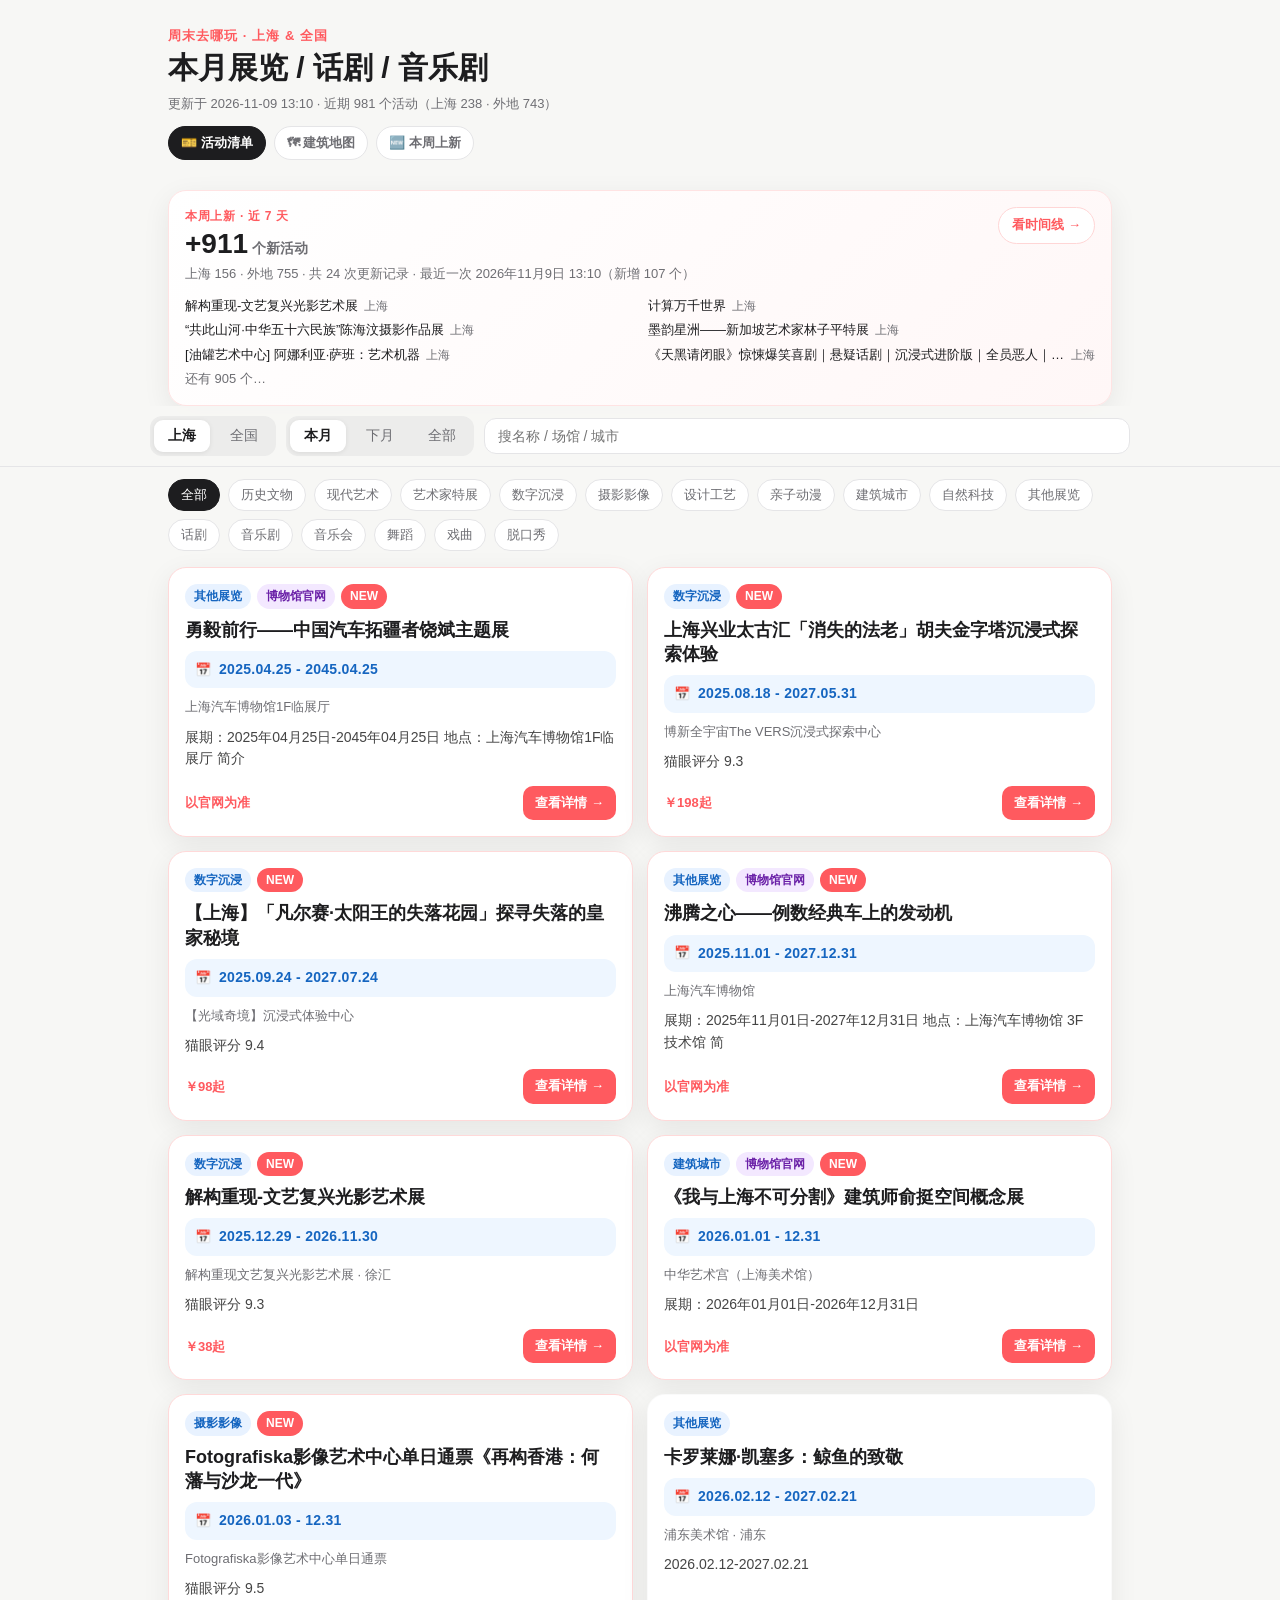
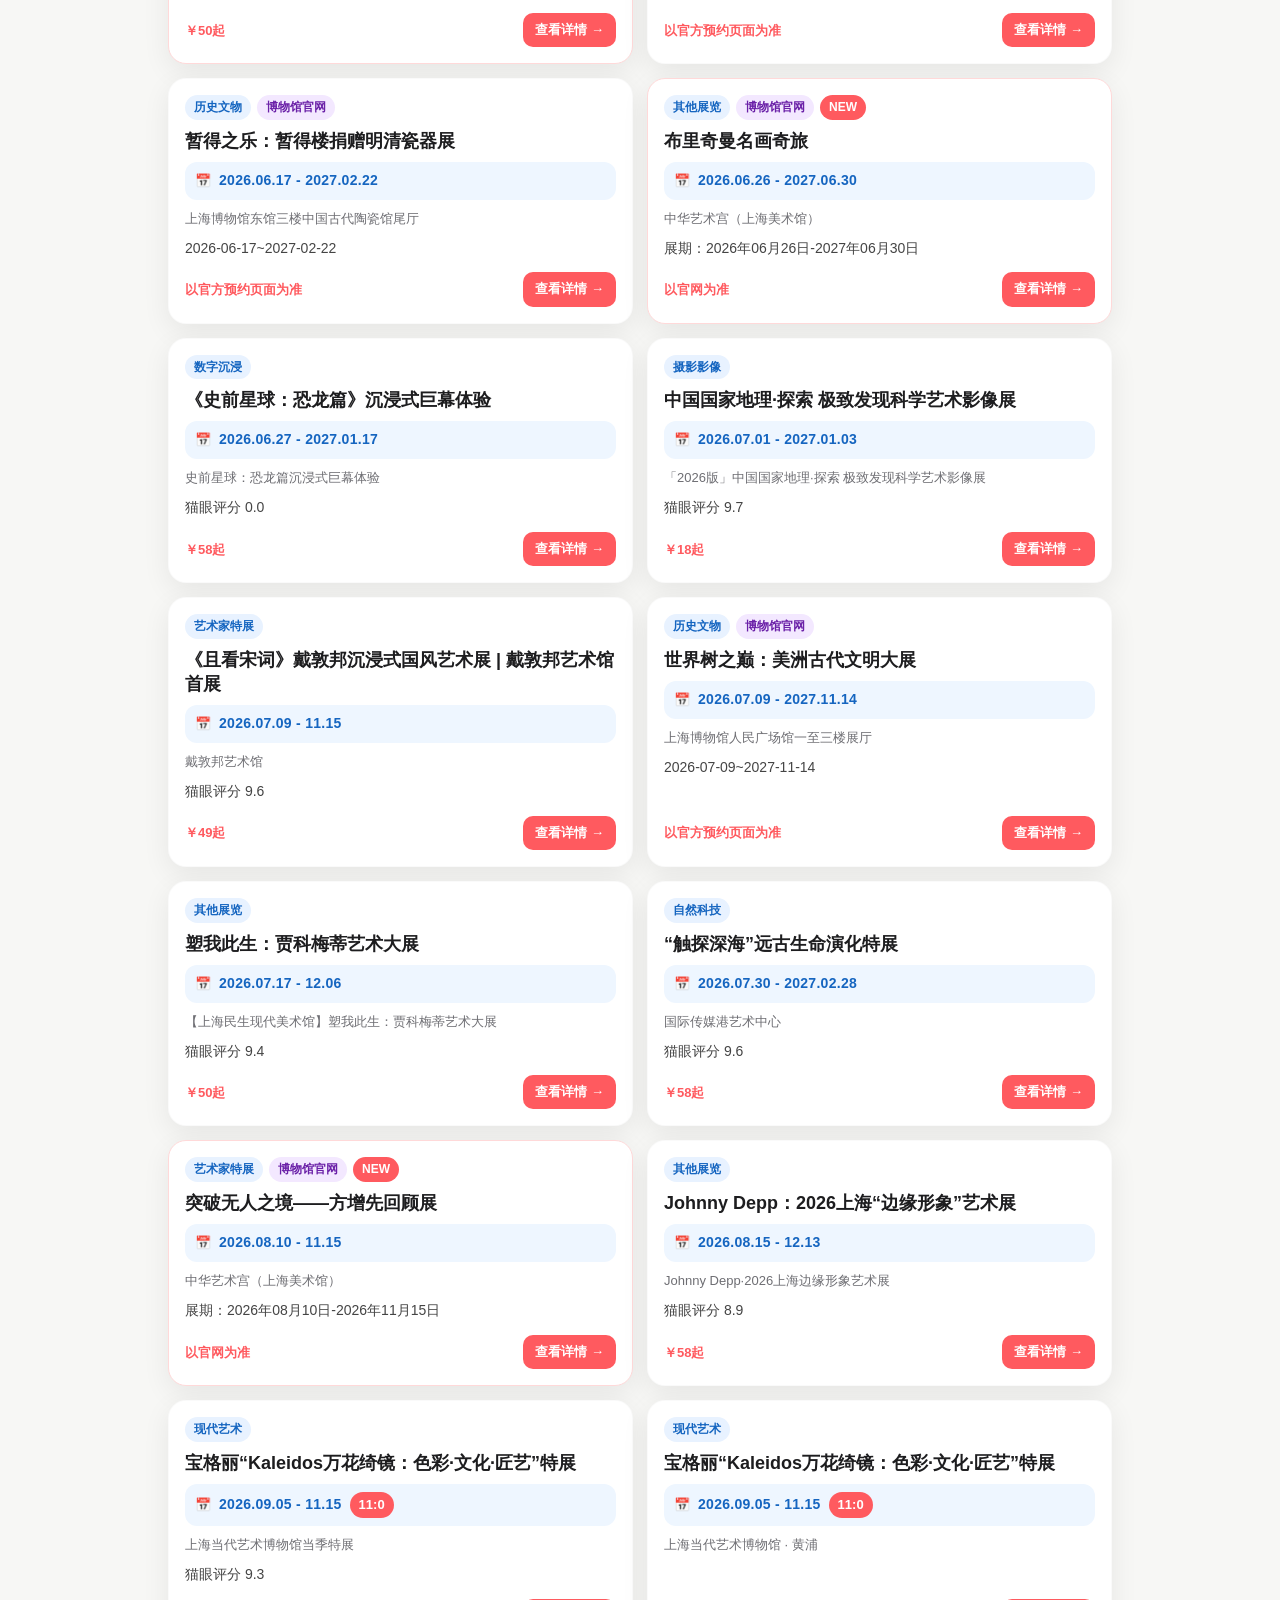
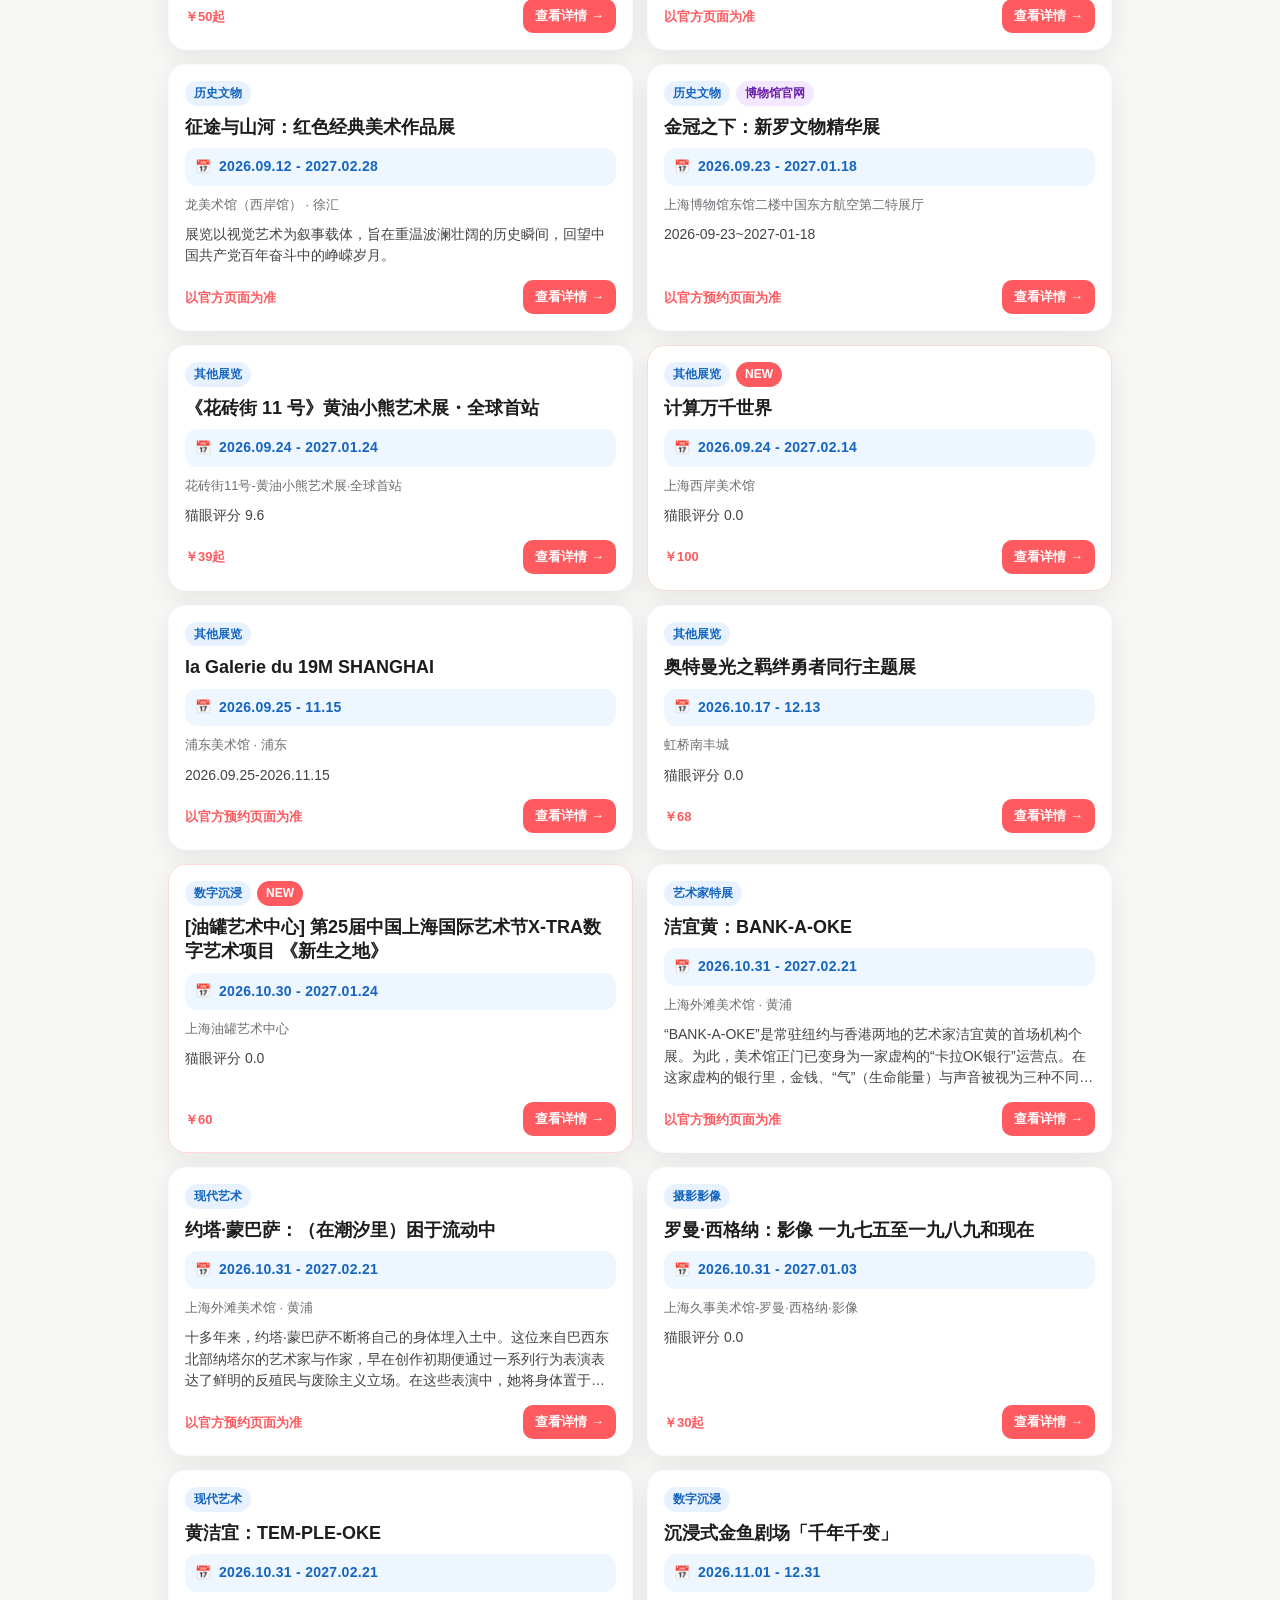
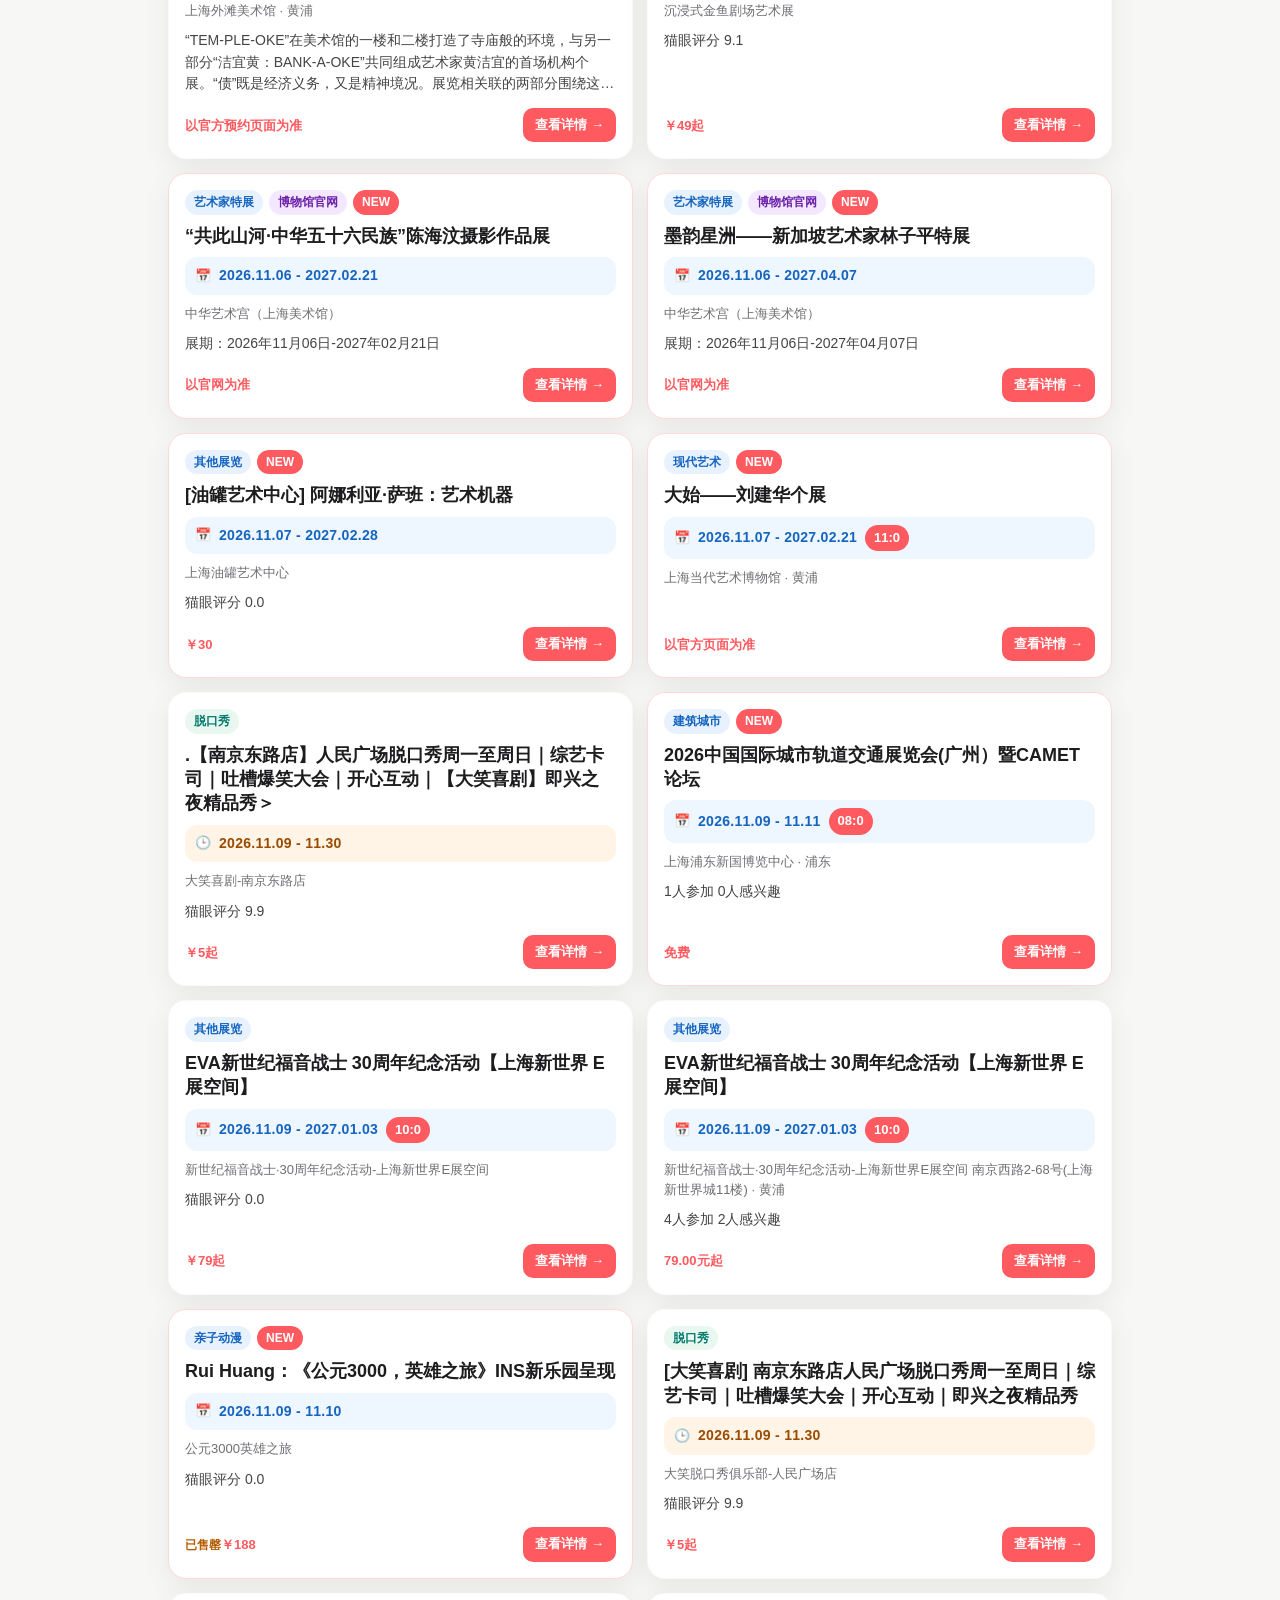
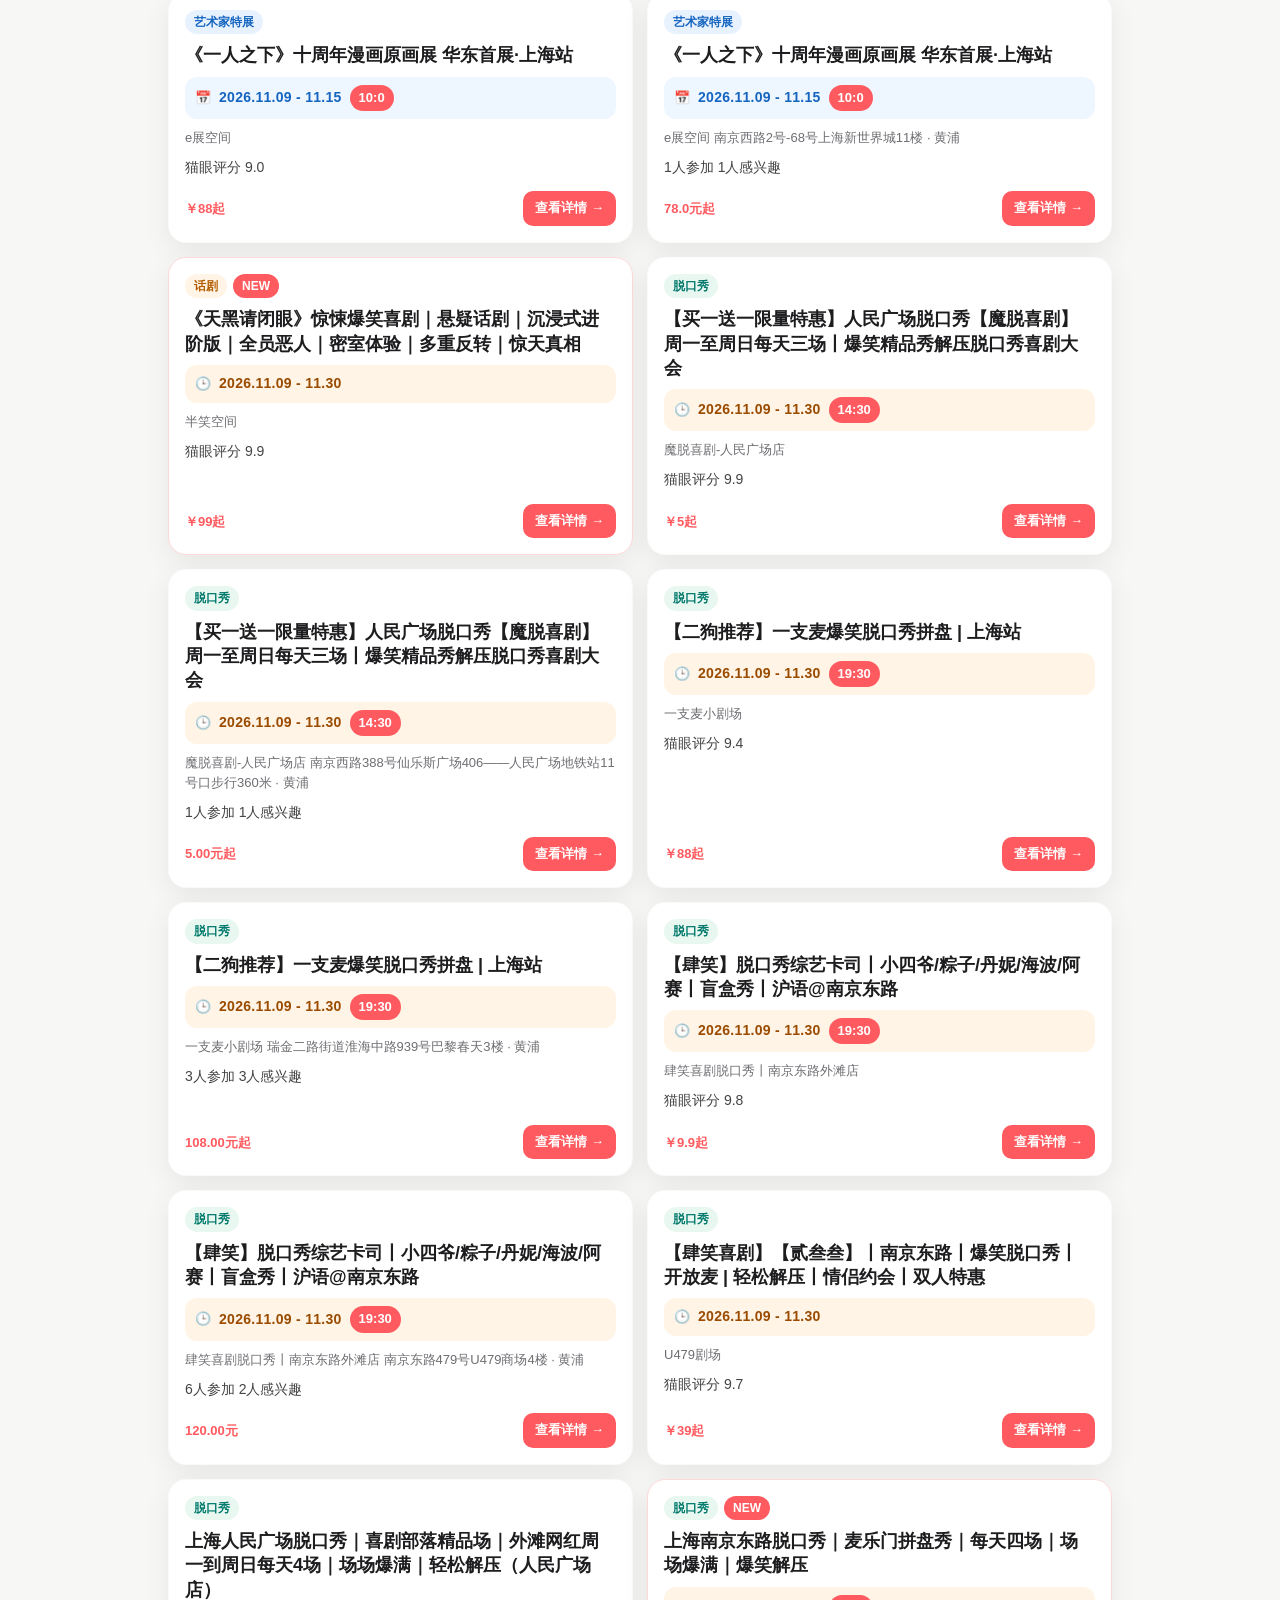
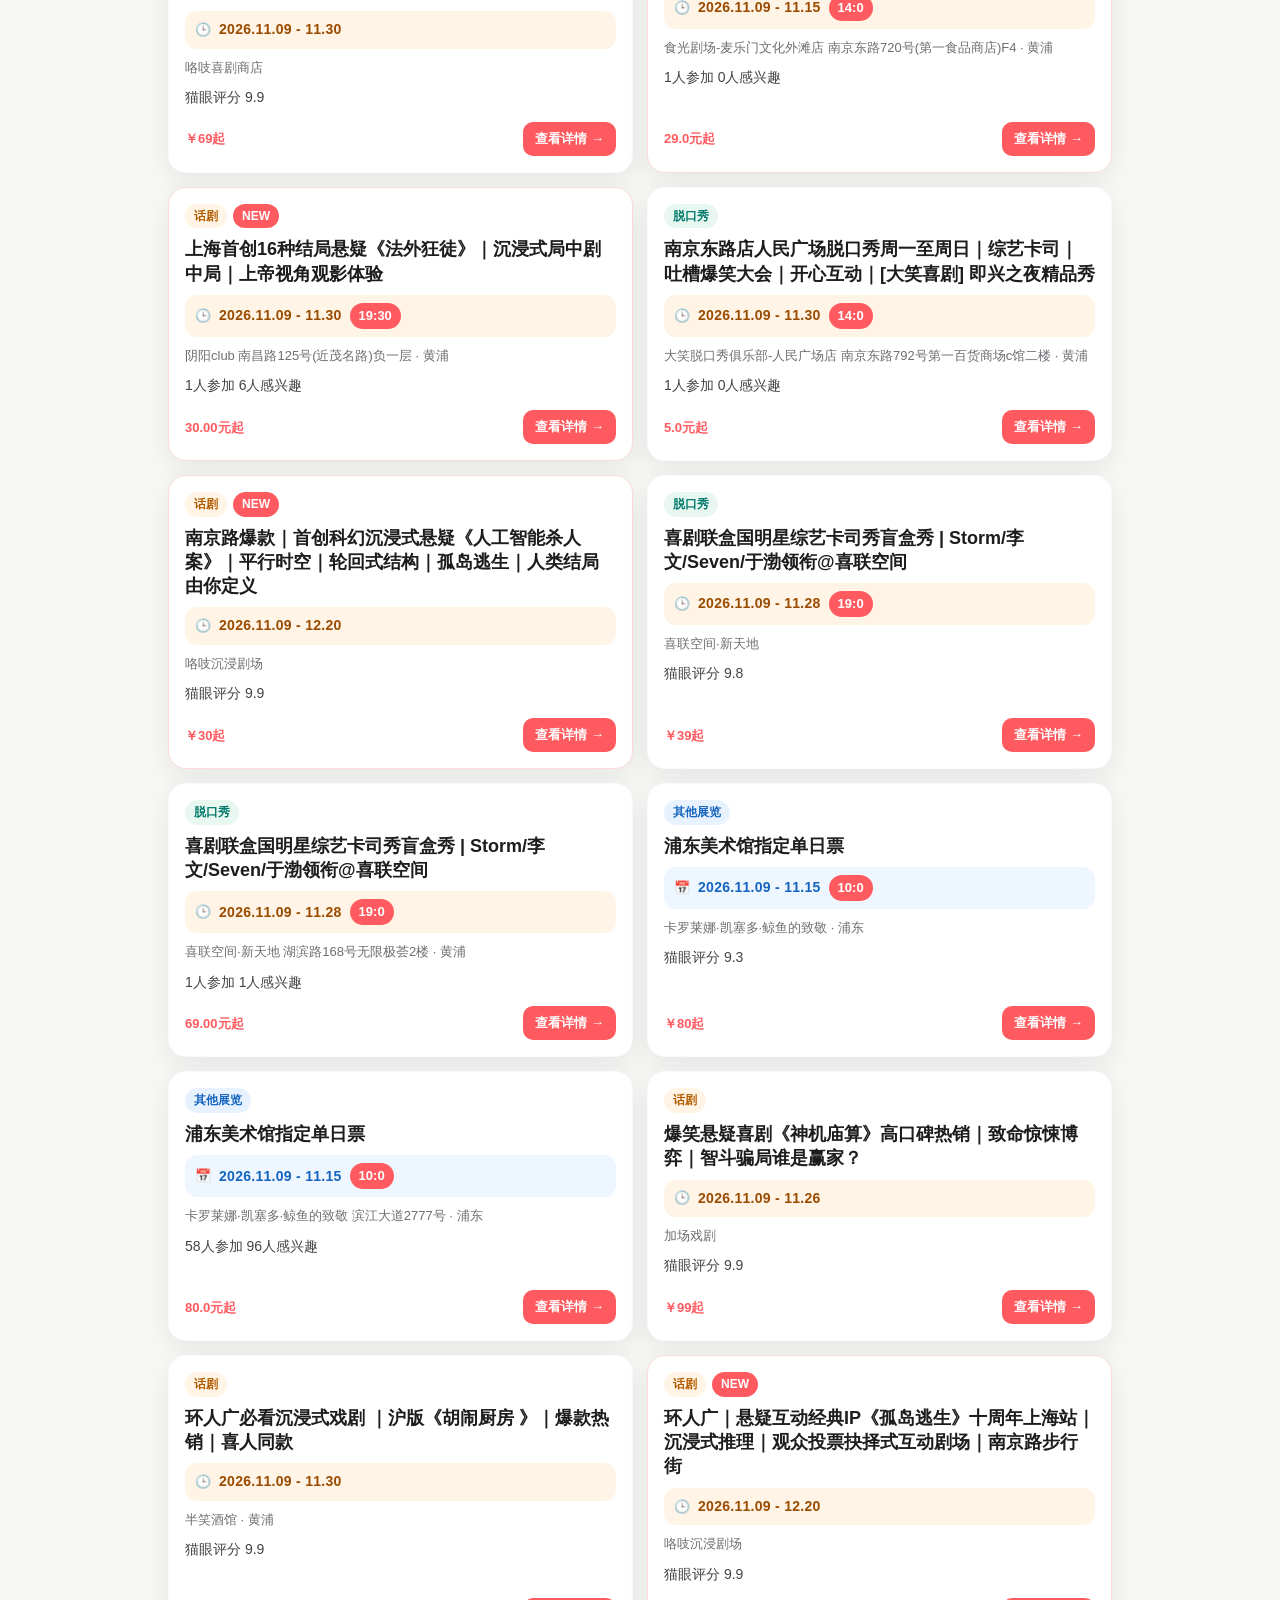
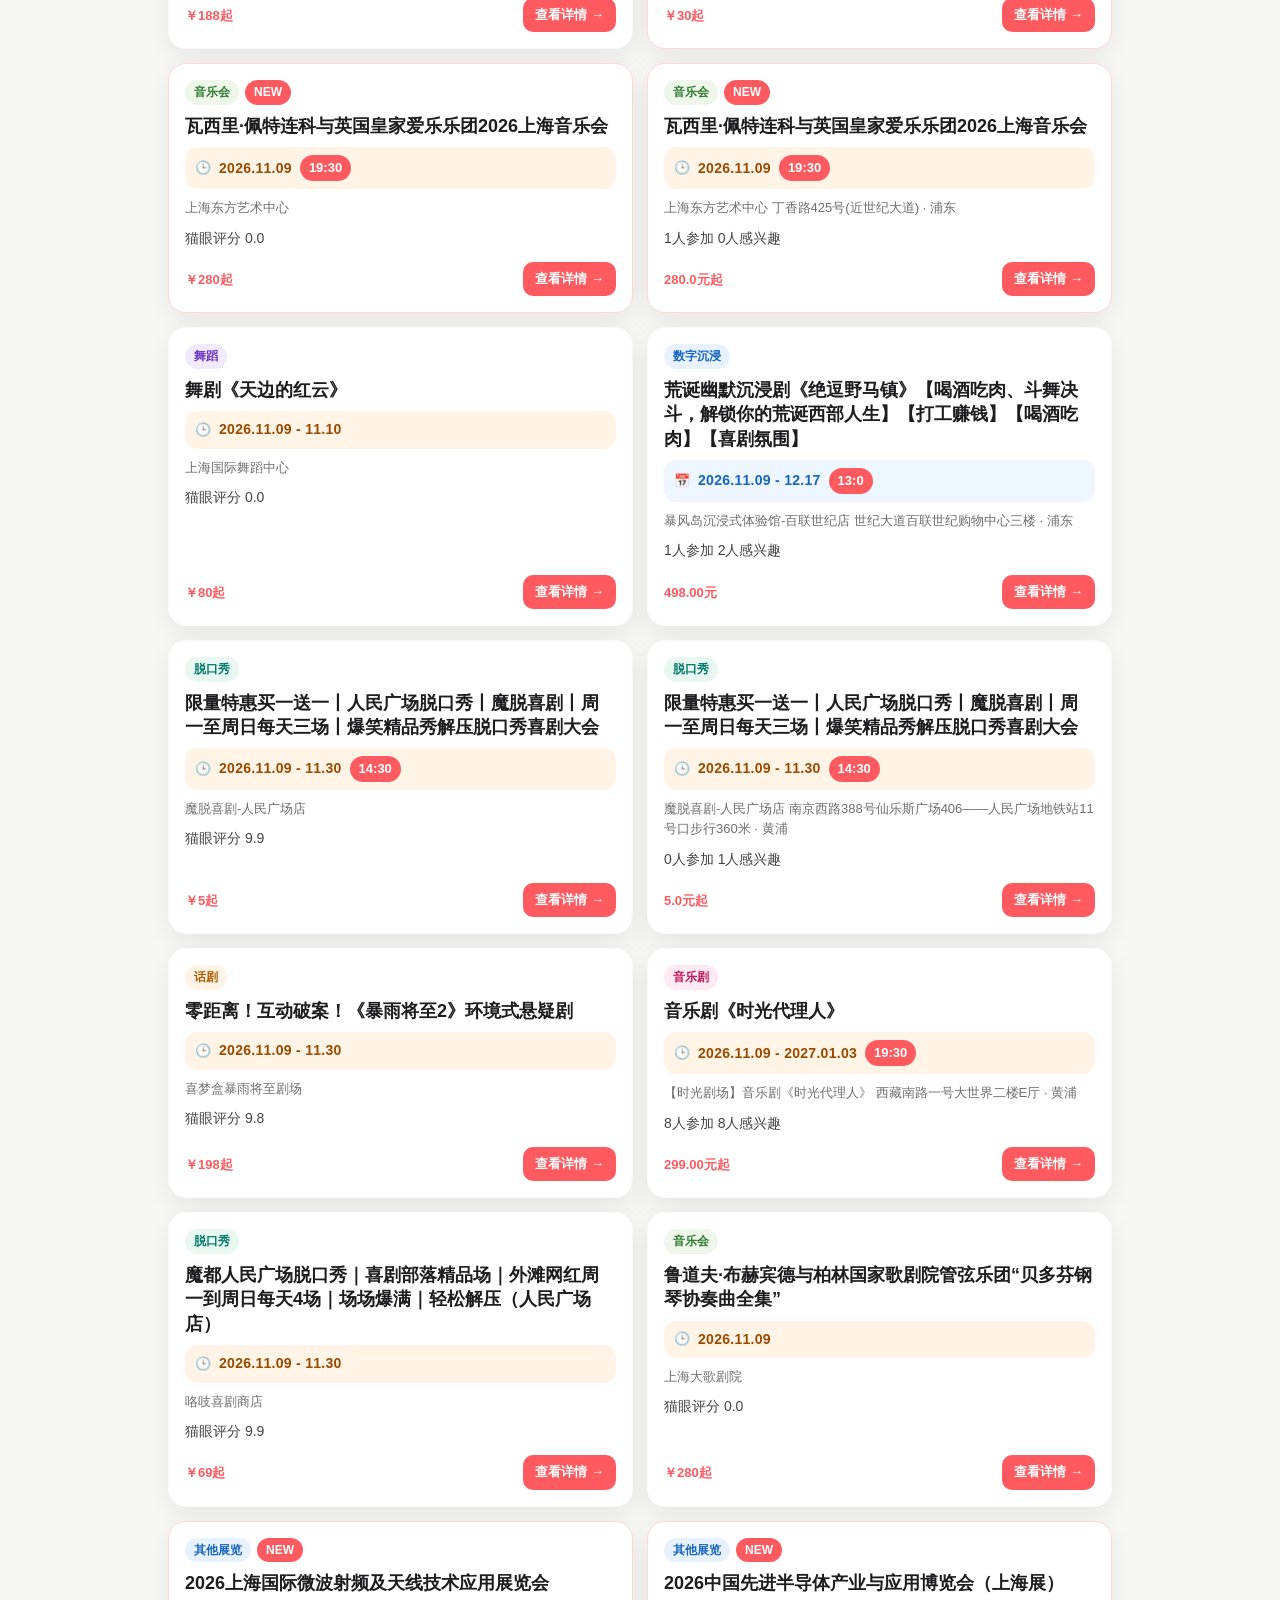
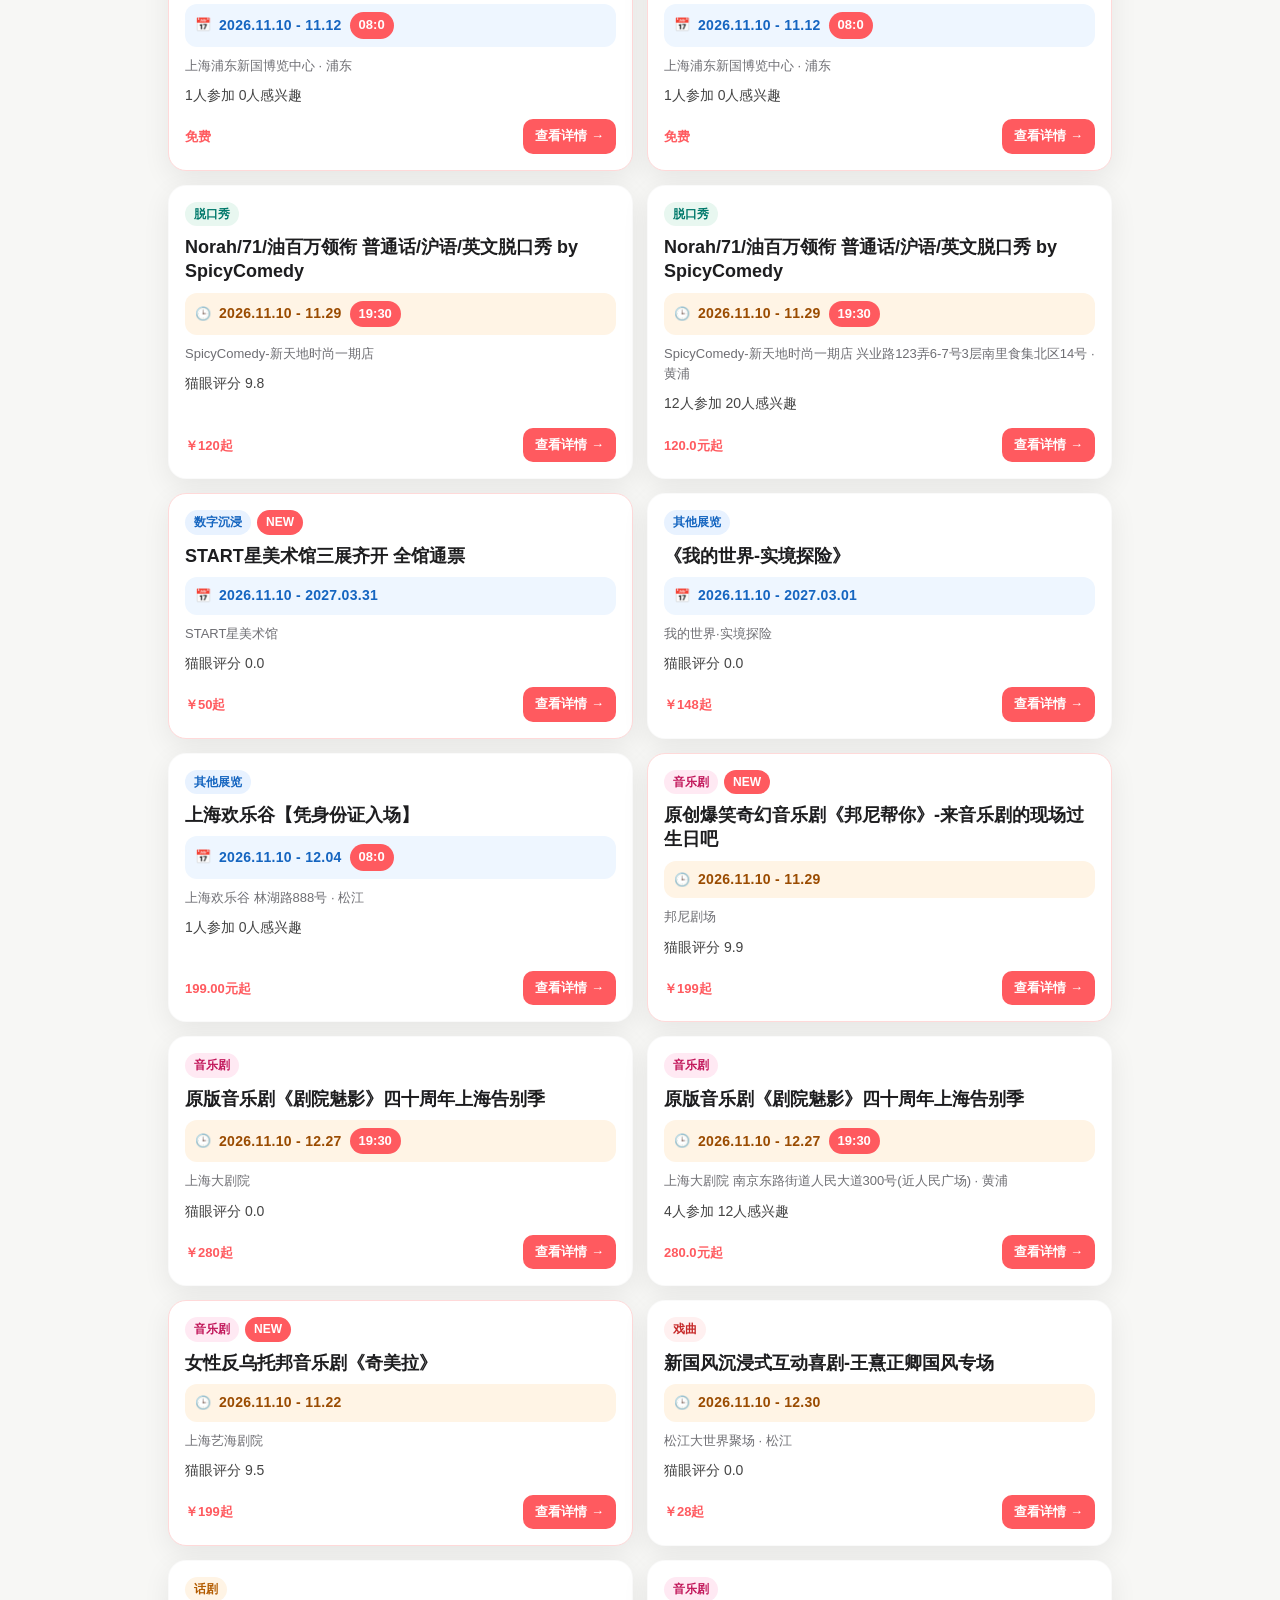
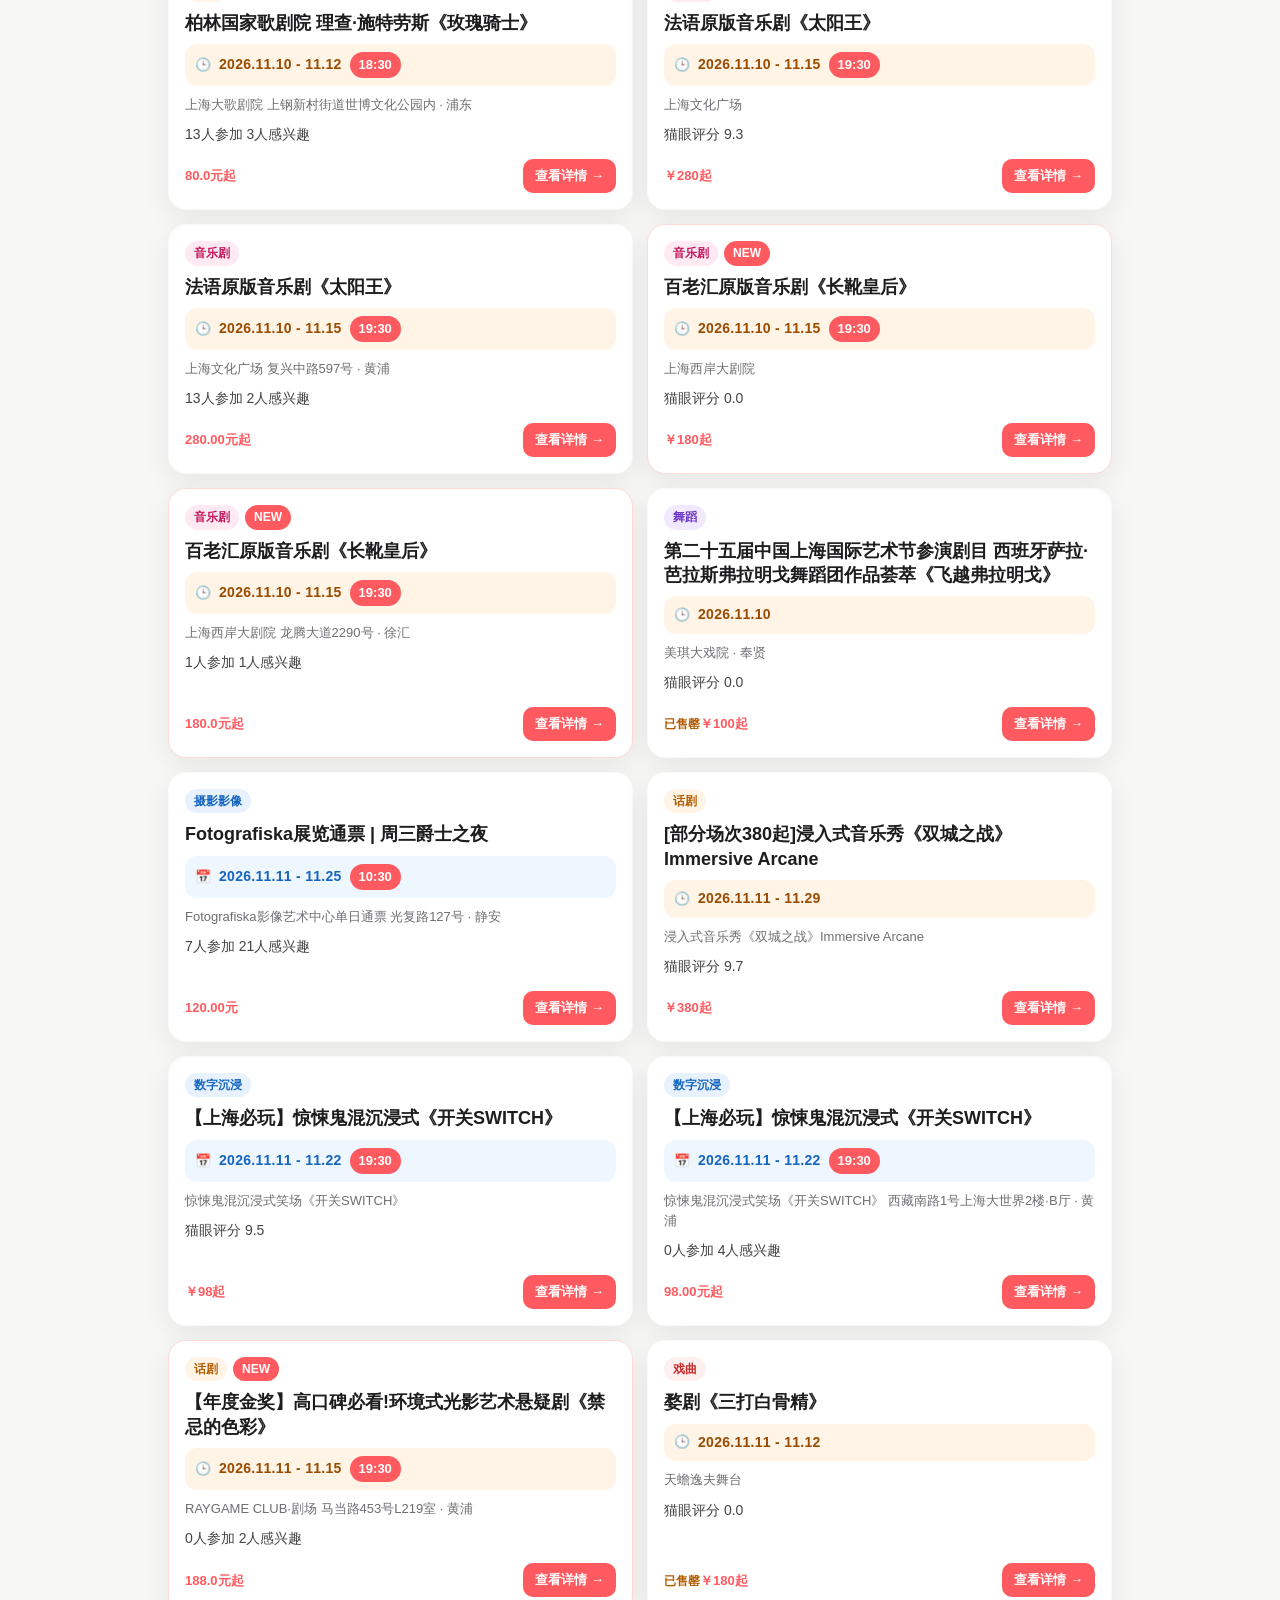
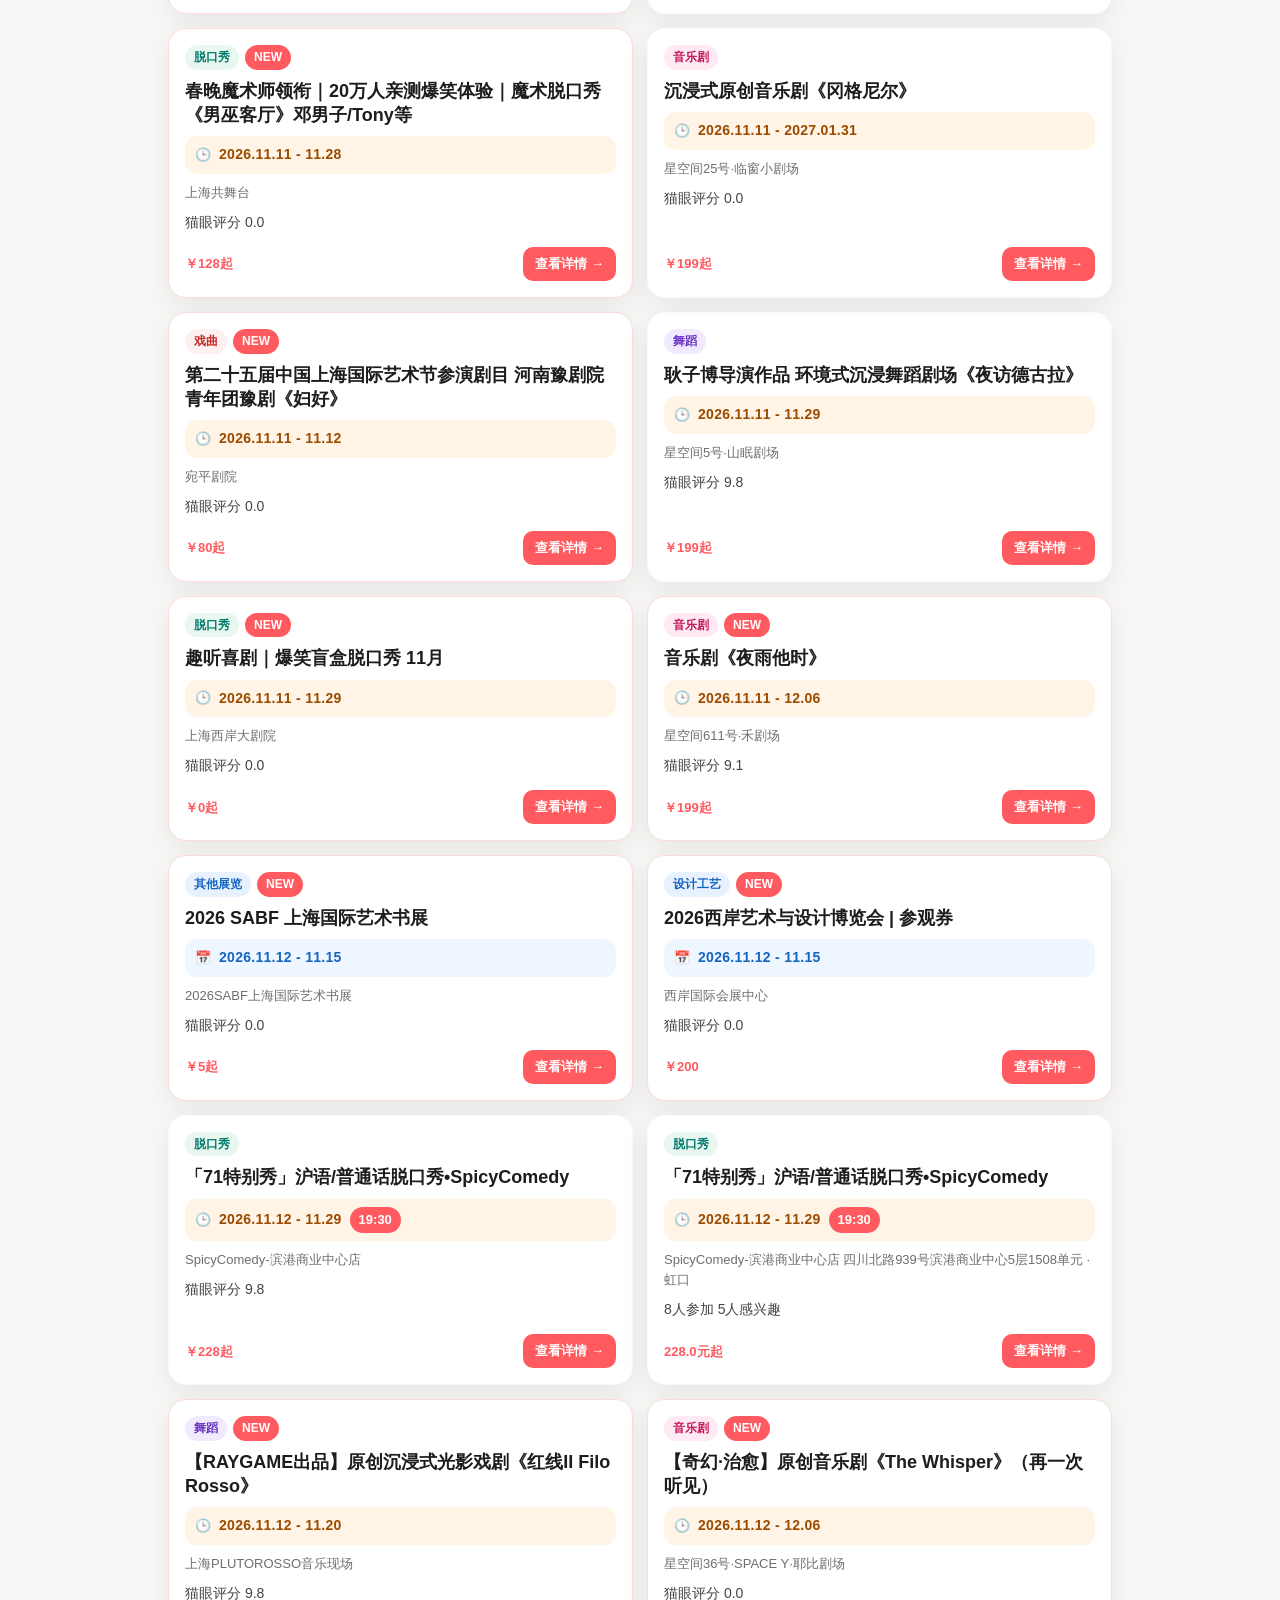
==== docs/index.html @ 82210799 "自动更新上海活动清单" ====
<!doctype html>
<html lang="zh-CN">
<head>
  <meta charset="utf-8">
  <meta name="viewport" content="width=device-width, initial-scale=1">
  <title>上海 &amp; 全国本月去哪玩</title>
  <meta name="description" content="上海展览、话剧、音乐剧自动汇总，历史文物/音乐剧/话剧覆盖全国主要城市">
  <link rel="stylesheet" href="style.css">
</head>
<body>
  <header class="hero">
    <p class="eyebrow">周末去哪玩 · 上海 &amp; 全国</p>
    <h1>本月展览 / 话剧 / 音乐剧</h1>
    <p class="updated">更新于 2026-11-09 13:10 · 近期 981 个活动（上海 238 · 外地 743）</p>
    <nav class="site-nav" aria-label="站点导航">
      <a class="active" href="index.html" aria-current="page">🎫 活动清单</a>
      <a href="map.html">🗺 建筑地图</a>
      <a href="new.html">🆕 本周上新</a>
    </nav>
  </header>
  
  <section class="updates-panel">
    <div class="updates-inner">
      <div class="updates-main">
        <p class="updates-kicker">本周上新 · 近 7 天</p>
        <p class="updates-count">+911<span> 个新活动</span></p>
        <p class="updates-meta">上海 156 · 外地 755 · 共 24 次更新记录 · 最近一次 2026年11月9日 13:10（新增 107 个）</p>
      </div>
      <a class="updates-link" href="new.html">看时间线 →</a>
      <ul class="updates-list">
        <li><a href="https://www.gewara.com/detail/454517" target="_blank" rel="noopener noreferrer">解构重现-文艺复兴光影艺术展</a><span class="up-city">上海</span></li><li><a href="https://www.gewara.com/detail/502124" target="_blank" rel="noopener noreferrer">计算万千世界</a><span class="up-city">上海</span></li><li><a href="https://www.artmuseumonline.org/art/art/zlgz/zl/dqzl/2026/11/06/2c906d9b9e0127fe01a1aaa848b329ac.html" target="_blank" rel="noopener noreferrer">“共此山河·中华五十六民族”陈海汶摄影作品展</a><span class="up-city">上海</span></li><li><a href="https://www.artmuseumonline.org/art/art/zlgz/zl/dqzl/2026/11/06/2c906d9b9e0127fe01a1aaa4c6a32955.html" target="_blank" rel="noopener noreferrer">墨韵星洲——新加坡艺术家林子平特展</a><span class="up-city">上海</span></li><li><a href="https://www.gewara.com/detail/516979" target="_blank" rel="noopener noreferrer">[油罐艺术中心] 阿娜利亚·萨班：艺术机器</a><span class="up-city">上海</span></li><li><a href="https://www.gewara.com/detail/507709" target="_blank" rel="noopener noreferrer">《天黑请闭眼》惊悚爆笑喜剧｜悬疑话剧｜沉浸式进阶版｜全员恶人｜密室体验｜多重反转｜惊天真相</a><span class="up-city">上海</span></li><li class="up-more">还有 905 个…</li>
      </ul>
    </div>
  </section>
  <div class="toolbar">
    <div class="toolbar-inner">
      <div class="tabs tabs-range" role="group" aria-label="范围">
        <button class="tab active" data-scope="sh">上海</button>
        <button class="tab" data-scope="all">全国</button>
      </div>
      <div class="tabs" role="tablist" aria-label="时间">
        <button class="tab active" data-tab="current">本月</button>
        <button class="tab" data-tab="next">下月</button>
        <button class="tab" data-tab="all">全部</button>
      </div>
      <input id="search" type="search" placeholder="搜名称 / 场馆 / 城市">
    </div>
  </div>
  <div class="chips" id="chips">
    <button class="chip active" data-cat="all">全部</button><button class="chip" data-cat="历史文物">历史文物</button><button class="chip" data-cat="现代艺术">现代艺术</button><button class="chip" data-cat="艺术家特展">艺术家特展</button><button class="chip" data-cat="数字沉浸">数字沉浸</button><button class="chip" data-cat="摄影影像">摄影影像</button><button class="chip" data-cat="设计工艺">设计工艺</button><button class="chip" data-cat="亲子动漫">亲子动漫</button><button class="chip" data-cat="建筑城市">建筑城市</button><button class="chip" data-cat="自然科技">自然科技</button><button class="chip" data-cat="其他展览">其他展览</button><button class="chip" data-cat="话剧">话剧</button><button class="chip" data-cat="音乐剧">音乐剧</button><button class="chip" data-cat="音乐会">音乐会</button><button class="chip" data-cat="舞蹈">舞蹈</button><button class="chip" data-cat="戏曲">戏曲</button><button class="chip" data-cat="脱口秀">脱口秀</button>
  </div>
  <div class="chips city-chips" id="city-chips" hidden>
    <button class="chip active" data-city="all">全部城市<span class="n">569</span></button><button class="chip" data-city="北京">北京<span class="n">55</span></button><button class="chip" data-city="南京">南京<span class="n">42</span></button><button class="chip" data-city="广州">广州<span class="n">38</span></button><button class="chip" data-city="杭州">杭州<span class="n">36</span></button><button class="chip" data-city="深圳">深圳<span class="n">31</span></button><button class="chip" data-city="武汉">武汉<span class="n">27</span></button><button class="chip" data-city="长沙">长沙<span class="n">27</span></button><button class="chip" data-city="成都">成都<span class="n">26</span></button><button class="chip" data-city="天津">天津<span class="n">23</span></button><button class="chip" data-city="合肥">合肥<span class="n">22</span></button><button class="chip" data-city="西安">西安<span class="n">21</span></button><button class="chip" data-city="沈阳">沈阳<span class="n">20</span></button><button class="chip" data-city="济南">济南<span class="n">16</span></button><button class="chip" data-city="苏州">苏州<span class="n">16</span></button><button class="chip" data-city="青岛">青岛<span class="n">16</span></button><button class="chip" data-city="厦门">厦门<span class="n">14</span></button><button class="chip" data-city="东莞">东莞<span class="n">12</span></button><button class="chip" data-city="昆明">昆明<span class="n">12</span></button><button class="chip" data-city="重庆">重庆<span class="n">12</span></button><button class="chip" data-city="太原">太原<span class="n">11</span></button><button class="chip" data-city="石家庄">石家庄<span class="n">11</span></button><button class="chip" data-city="郑州">郑州<span class="n">11</span></button><button class="chip" data-city="宁波">宁波<span class="n">10</span></button><button class="chip" data-city="哈尔滨">哈尔滨<span class="n">9</span></button><button class="chip" data-city="无锡">无锡<span class="n">8</span></button><button class="chip" data-city="佛山">佛山<span class="n">7</span></button><button class="chip" data-city="贵阳">贵阳<span class="n">7</span></button><button class="chip" data-city="南昌">南昌<span class="n">6</span></button><button class="chip" data-city="大连">大连<span class="n">6</span></button><button class="chip" data-city="福州">福州<span class="n">6</span></button><button class="chip" data-city="海口">海口<span class="n">3</span></button><button class="chip" data-city="洛阳">洛阳<span class="n">2</span></button><button class="chip" data-city="南宁">南宁<span class="n">1</span></button><button class="chip" data-city="大庆">大庆<span class="n">1</span></button><button class="chip" data-city="扬州">扬州<span class="n">1</span></button><button class="chip" data-city="桂林">桂林<span class="n">1</span></button><button class="chip" data-city="泉州">泉州<span class="n">1</span></button><button class="chip" data-city="长春">长春<span class="n">1</span></button>
  </div>
  <main id="event-list">
    
      <article class="card is-new" data-month="all current next" data-scope="sh" data-city="上海" data-category="其他展览" data-group="展览" data-search="勇毅前行——中国汽车拓疆者饶斌主题展 上海汽车博物馆1f临展厅 上海  展期：2025年04月25日-2045年04月25日 地点：上海汽车博物馆1f临展厅 简介 其他展览 展览 ">
        <div class="card-top">
          <span class="badge-row"><span class="badge exhibit">其他展览</span><span class="badge museum" title="来自博物馆官网，多数免费或需预约，具体以详情页为准">博物馆官网</span><span class="badge new">NEW</span></span>
        </div>
        <h2>勇毅前行——中国汽车拓疆者饶斌主题展</h2>
        <div class="when exhibit">
          <span class="when-icon">📅</span>
          <span class="when-date">2025.04.25 - 2045.04.25</span>
          
        </div>
        <p class="meta">上海汽车博物馆1F临展厅</p>
        <p class="summary">展期：2025年04月25日-2045年04月25日 地点：上海汽车博物馆1F临展厅 简介</p>
        <div class="card-bottom">
          <span><span class="price">以官网为准</span></span>
          <a class="button" href="https://www.shautomuseum.com/news/info/25043001" target="_blank" rel="noopener noreferrer">查看详情 →</a>
        </div>
      </article>

      <article class="card is-new" data-month="all current next" data-scope="sh" data-city="上海" data-category="数字沉浸" data-group="展览" data-search="上海兴业太古汇「消失的法老」胡夫金字塔沉浸式探索体验 博新全宇宙the vers沉浸式探索中心 上海  猫眼评分 9.3 数字沉浸 展览 ">
        <div class="card-top">
          <span class="badge-row"><span class="badge exhibit">数字沉浸</span><span class="badge new">NEW</span></span>
        </div>
        <h2>上海兴业太古汇「消失的法老」胡夫金字塔沉浸式探索体验</h2>
        <div class="when exhibit">
          <span class="when-icon">📅</span>
          <span class="when-date">2025.08.18 - 2027.05.31</span>
          
        </div>
        <p class="meta">博新全宇宙The VERS沉浸式探索中心</p>
        <p class="summary">猫眼评分 9.3</p>
        <div class="card-bottom">
          <span><span class="price">￥198起</span></span>
          <a class="button" href="https://www.gewara.com/detail/424107" target="_blank" rel="noopener noreferrer">查看详情 →</a>
        </div>
      </article>

      <article class="card is-new" data-month="all current next" data-scope="sh" data-city="上海" data-category="数字沉浸" data-group="展览" data-search="【上海】「凡尔赛·太阳王的失落花园」探寻失落的皇家秘境 【光域奇境】沉浸式体验中心 上海  猫眼评分 9.4 数字沉浸 展览 ">
        <div class="card-top">
          <span class="badge-row"><span class="badge exhibit">数字沉浸</span><span class="badge new">NEW</span></span>
        </div>
        <h2>【上海】「凡尔赛·太阳王的失落花园」探寻失落的皇家秘境</h2>
        <div class="when exhibit">
          <span class="when-icon">📅</span>
          <span class="when-date">2025.09.24 - 2027.07.24</span>
          
        </div>
        <p class="meta">【光域奇境】沉浸式体验中心</p>
        <p class="summary">猫眼评分 9.4</p>
        <div class="card-bottom">
          <span><span class="price">￥98起</span></span>
          <a class="button" href="https://www.gewara.com/detail/436105" target="_blank" rel="noopener noreferrer">查看详情 →</a>
        </div>
      </article>

      <article class="card is-new" data-month="all current next" data-scope="sh" data-city="上海" data-category="其他展览" data-group="展览" data-search="沸腾之心——例数经典车上的发动机 上海汽车博物馆 上海  展期：2025年11月01日-2027年12月31日 地点：上海汽车博物馆 3f技术馆 简 其他展览 展览 ">
        <div class="card-top">
          <span class="badge-row"><span class="badge exhibit">其他展览</span><span class="badge museum" title="来自博物馆官网，多数免费或需预约，具体以详情页为准">博物馆官网</span><span class="badge new">NEW</span></span>
        </div>
        <h2>沸腾之心——例数经典车上的发动机</h2>
        <div class="when exhibit">
          <span class="when-icon">📅</span>
          <span class="when-date">2025.11.01 - 2027.12.31</span>
          
        </div>
        <p class="meta">上海汽车博物馆</p>
        <p class="summary">展期：2025年11月01日-2027年12月31日 地点：上海汽车博物馆 3F技术馆 简</p>
        <div class="card-bottom">
          <span><span class="price">以官网为准</span></span>
          <a class="button" href="http://www.shautomuseum.com/news/info/lsjd" target="_blank" rel="noopener noreferrer">查看详情 →</a>
        </div>
      </article>

      <article class="card is-new" data-month="all current" data-scope="sh" data-city="上海" data-category="数字沉浸" data-group="展览" data-search="解构重现-文艺复兴光影艺术展 解构重现文艺复兴光影艺术展 上海 徐汇 猫眼评分 9.3 数字沉浸 展览 ">
        <div class="card-top">
          <span class="badge-row"><span class="badge exhibit">数字沉浸</span><span class="badge new">NEW</span></span>
        </div>
        <h2>解构重现-文艺复兴光影艺术展</h2>
        <div class="when exhibit">
          <span class="when-icon">📅</span>
          <span class="when-date">2025.12.29 - 2026.11.30</span>
          
        </div>
        <p class="meta">解构重现文艺复兴光影艺术展 · 徐汇</p>
        <p class="summary">猫眼评分 9.3</p>
        <div class="card-bottom">
          <span><span class="price">￥38起</span></span>
          <a class="button" href="https://www.gewara.com/detail/454517" target="_blank" rel="noopener noreferrer">查看详情 →</a>
        </div>
      </article>

      <article class="card is-new" data-month="all current next" data-scope="sh" data-city="上海" data-category="建筑城市" data-group="展览" data-search="《我与上海不可分割》建筑师俞挺空间概念展 中华艺术宫（上海美术馆） 上海  展期：2026年01月01日-2026年12月31日 建筑城市 展览 ">
        <div class="card-top">
          <span class="badge-row"><span class="badge exhibit">建筑城市</span><span class="badge museum" title="来自博物馆官网，多数免费或需预约，具体以详情页为准">博物馆官网</span><span class="badge new">NEW</span></span>
        </div>
        <h2>《我与上海不可分割》建筑师俞挺空间概念展</h2>
        <div class="when exhibit">
          <span class="when-icon">📅</span>
          <span class="when-date">2026.01.01 - 12.31</span>
          
        </div>
        <p class="meta">中华艺术宫（上海美术馆）</p>
        <p class="summary">展期：2026年01月01日-2026年12月31日</p>
        <div class="card-bottom">
          <span><span class="price">以官网为准</span></span>
          <a class="button" href="https://www.artmuseumonline.org/art/art/zlgz/zl/dqzl/2026/01/01/2c906d9b98ccf29e019b72f2206c57c9.html" target="_blank" rel="noopener noreferrer">查看详情 →</a>
        </div>
      </article>

      <article class="card is-new" data-month="all current next" data-scope="sh" data-city="上海" data-category="摄影影像" data-group="展览" data-search="fotografiska影像艺术中心单日通票《再构香港：何藩与沙龙一代》 fotografiska影像艺术中心单日通票 上海  猫眼评分 9.5 摄影影像 展览 ">
        <div class="card-top">
          <span class="badge-row"><span class="badge exhibit">摄影影像</span><span class="badge new">NEW</span></span>
        </div>
        <h2>Fotografiska影像艺术中心单日通票《再构香港：何藩与沙龙一代》</h2>
        <div class="when exhibit">
          <span class="when-icon">📅</span>
          <span class="when-date">2026.01.03 - 12.31</span>
          
        </div>
        <p class="meta">Fotografiska影像艺术中心单日通票</p>
        <p class="summary">猫眼评分 9.5</p>
        <div class="card-bottom">
          <span><span class="price">￥50起</span></span>
          <a class="button" href="https://www.gewara.com/detail/307511" target="_blank" rel="noopener noreferrer">查看详情 →</a>
        </div>
      </article>

      <article class="card" data-month="all current next" data-scope="sh" data-city="上海" data-category="其他展览" data-group="展览" data-search="卡罗莱娜·凯塞多：鲸鱼的致敬 浦东美术馆 上海 浦东 2026.02.12-2027.02.21 其他展览 展览 ">
        <div class="card-top">
          <span class="badge-row"><span class="badge exhibit">其他展览</span></span>
        </div>
        <h2>卡罗莱娜·凯塞多：鲸鱼的致敬</h2>
        <div class="when exhibit">
          <span class="when-icon">📅</span>
          <span class="when-date">2026.02.12 - 2027.02.21</span>
          
        </div>
        <p class="meta">浦东美术馆 · 浦东</p>
        <p class="summary">2026.02.12-2027.02.21</p>
        <div class="card-bottom">
          <span><span class="price">以官方预约页面为准</span></span>
          <a class="button" href="https://www.museumofartpd.org.cn/exhibitiondetail?id=212" target="_blank" rel="noopener noreferrer">查看详情 →</a>
        </div>
      </article>

      <article class="card" data-month="all current next" data-scope="sh" data-city="上海" data-category="历史文物" data-group="展览" data-search="暂得之乐：暂得楼捐赠明清瓷器展 上海博物馆东馆三楼中国古代陶瓷馆尾厅 上海  2026-06-17~2027-02-22 历史文物 展览 ">
        <div class="card-top">
          <span class="badge-row"><span class="badge exhibit">历史文物</span><span class="badge museum" title="来自博物馆官网，多数免费或需预约，具体以详情页为准">博物馆官网</span></span>
        </div>
        <h2>暂得之乐：暂得楼捐赠明清瓷器展</h2>
        <div class="when exhibit">
          <span class="when-icon">📅</span>
          <span class="when-date">2026.06.17 - 2027.02.22</span>
          
        </div>
        <p class="meta">上海博物馆东馆三楼中国古代陶瓷馆尾厅</p>
        <p class="summary">2026-06-17~2027-02-22</p>
        <div class="card-bottom">
          <span><span class="price">以官方预约页面为准</span></span>
          <a class="button" href="https://www.shanghaimuseum.cn/mu/frontend/pg/article/id/E00004245" target="_blank" rel="noopener noreferrer">查看详情 →</a>
        </div>
      </article>

      <article class="card is-new" data-month="all current next" data-scope="sh" data-city="上海" data-category="其他展览" data-group="展览" data-search="布里奇曼名画奇旅 中华艺术宫（上海美术馆） 上海  展期：2026年06月26日-2027年06月30日 其他展览 展览 ">
        <div class="card-top">
          <span class="badge-row"><span class="badge exhibit">其他展览</span><span class="badge museum" title="来自博物馆官网，多数免费或需预约，具体以详情页为准">博物馆官网</span><span class="badge new">NEW</span></span>
        </div>
        <h2>布里奇曼名画奇旅</h2>
        <div class="when exhibit">
          <span class="when-icon">📅</span>
          <span class="when-date">2026.06.26 - 2027.06.30</span>
          
        </div>
        <p class="meta">中华艺术宫（上海美术馆）</p>
        <p class="summary">展期：2026年06月26日-2027年06月30日</p>
        <div class="card-bottom">
          <span><span class="price">以官网为准</span></span>
          <a class="button" href="https://www.artmuseumonline.org/art/art/zlgz/zl/dqzl/2026/07/02/2c906d9b9e0127fe019f2226fda27afd.html" target="_blank" rel="noopener noreferrer">查看详情 →</a>
        </div>
      </article>

      <article class="card" data-month="all current next" data-scope="sh" data-city="上海" data-category="数字沉浸" data-group="展览" data-search="《史前星球：恐龙篇》沉浸式巨幕体验 史前星球：恐龙篇沉浸式巨幕体验 上海  猫眼评分 0.0 数字沉浸 展览 ">
        <div class="card-top">
          <span class="badge-row"><span class="badge exhibit">数字沉浸</span></span>
        </div>
        <h2>《史前星球：恐龙篇》沉浸式巨幕体验</h2>
        <div class="when exhibit">
          <span class="when-icon">📅</span>
          <span class="when-date">2026.06.27 - 2027.01.17</span>
          
        </div>
        <p class="meta">史前星球：恐龙篇沉浸式巨幕体验</p>
        <p class="summary">猫眼评分 0.0</p>
        <div class="card-bottom">
          <span><span class="price">￥58起</span></span>
          <a class="button" href="https://www.gewara.com/detail/490302" target="_blank" rel="noopener noreferrer">查看详情 →</a>
        </div>
      </article>

      <article class="card" data-month="all current next" data-scope="sh" data-city="上海" data-category="摄影影像" data-group="展览" data-search="中国国家地理·探索 极致发现科学艺术影像展 「2026版」中国国家地理·探索 极致发现科学艺术影像展 上海  猫眼评分 9.7 摄影影像 展览 ">
        <div class="card-top">
          <span class="badge-row"><span class="badge exhibit">摄影影像</span></span>
        </div>
        <h2>中国国家地理·探索 极致发现科学艺术影像展</h2>
        <div class="when exhibit">
          <span class="when-icon">📅</span>
          <span class="when-date">2026.07.01 - 2027.01.03</span>
          
        </div>
        <p class="meta">「2026版」中国国家地理·探索 极致发现科学艺术影像展</p>
        <p class="summary">猫眼评分 9.7</p>
        <div class="card-bottom">
          <span><span class="price">￥18起</span></span>
          <a class="button" href="https://www.gewara.com/detail/491107" target="_blank" rel="noopener noreferrer">查看详情 →</a>
        </div>
      </article>

      <article class="card" data-month="all current" data-scope="sh" data-city="上海" data-category="艺术家特展" data-group="展览" data-search="《且看宋词》戴敦邦沉浸式国风艺术展 | 戴敦邦艺术馆首展 戴敦邦艺术馆 上海  猫眼评分 9.6 艺术家特展 展览 ">
        <div class="card-top">
          <span class="badge-row"><span class="badge exhibit">艺术家特展</span></span>
        </div>
        <h2>《且看宋词》戴敦邦沉浸式国风艺术展 | 戴敦邦艺术馆首展</h2>
        <div class="when exhibit">
          <span class="when-icon">📅</span>
          <span class="when-date">2026.07.09 - 11.15</span>
          
        </div>
        <p class="meta">戴敦邦艺术馆</p>
        <p class="summary">猫眼评分 9.6</p>
        <div class="card-bottom">
          <span><span class="price">￥49起</span></span>
          <a class="button" href="https://www.gewara.com/detail/490629" target="_blank" rel="noopener noreferrer">查看详情 →</a>
        </div>
      </article>

      <article class="card" data-month="all current next" data-scope="sh" data-city="上海" data-category="历史文物" data-group="展览" data-search="世界树之巅：美洲古代文明大展 上海博物馆人民广场馆一至三楼展厅 上海  2026-07-09~2027-11-14 历史文物 展览 ">
        <div class="card-top">
          <span class="badge-row"><span class="badge exhibit">历史文物</span><span class="badge museum" title="来自博物馆官网，多数免费或需预约，具体以详情页为准">博物馆官网</span></span>
        </div>
        <h2>世界树之巅：美洲古代文明大展</h2>
        <div class="when exhibit">
          <span class="when-icon">📅</span>
          <span class="when-date">2026.07.09 - 2027.11.14</span>
          
        </div>
        <p class="meta">上海博物馆人民广场馆一至三楼展厅</p>
        <p class="summary">2026-07-09~2027-11-14</p>
        <div class="card-bottom">
          <span><span class="price">以官方预约页面为准</span></span>
          <a class="button" href="https://www.shanghaimuseum.cn/mu/frontend/pg/article/id/E00004238" target="_blank" rel="noopener noreferrer">查看详情 →</a>
        </div>
      </article>

      <article class="card" data-month="all current next" data-scope="sh" data-city="上海" data-category="其他展览" data-group="展览" data-search="塑我此生：贾科梅蒂艺术大展 【上海民生现代美术馆】塑我此生：贾科梅蒂艺术大展 上海  猫眼评分 9.4 其他展览 展览 ">
        <div class="card-top">
          <span class="badge-row"><span class="badge exhibit">其他展览</span></span>
        </div>
        <h2>塑我此生：贾科梅蒂艺术大展</h2>
        <div class="when exhibit">
          <span class="when-icon">📅</span>
          <span class="when-date">2026.07.17 - 12.06</span>
          
        </div>
        <p class="meta">【上海民生现代美术馆】塑我此生：贾科梅蒂艺术大展</p>
        <p class="summary">猫眼评分 9.4</p>
        <div class="card-bottom">
          <span><span class="price">￥50起</span></span>
          <a class="button" href="https://www.gewara.com/detail/488413" target="_blank" rel="noopener noreferrer">查看详情 →</a>
        </div>
      </article>

      <article class="card" data-month="all" data-scope="sh" data-city="上海" data-category="现代艺术" data-group="展览" data-search="丽娜·波·巴蒂：生存的诗学 上海当代艺术博物馆 上海 黄浦  现代艺术 展览 11:0">
        <div class="card-top">
          <span class="badge-row"><span class="badge exhibit">现代艺术</span></span>
        </div>
        <h2>丽娜·波·巴蒂：生存的诗学</h2>
        <div class="when exhibit">
          <span class="when-icon">📅</span>
          <span class="when-date">2026.07.25 - 10.25</span>
          <span class="when-time">11:0</span>
        </div>
        <p class="meta">上海当代艺术博物馆 · 黄浦</p>
        <p class="summary"></p>
        <div class="card-bottom">
          <span><span class="price">以官方页面为准</span></span>
          <a class="button" href="https://www.powerstationofart.com/whats-on/exhibitions/lina-bo-bardi-the-poetics-of-survival" target="_blank" rel="noopener noreferrer">查看详情 →</a>
        </div>
      </article>

      <article class="card" data-month="all current next" data-scope="sh" data-city="上海" data-category="自然科技" data-group="展览" data-search="“触探深海”远古生命演化特展 国际传媒港艺术中心 上海  猫眼评分 9.6 自然科技 展览 ">
        <div class="card-top">
          <span class="badge-row"><span class="badge exhibit">自然科技</span></span>
        </div>
        <h2>“触探深海”远古生命演化特展</h2>
        <div class="when exhibit">
          <span class="when-icon">📅</span>
          <span class="when-date">2026.07.30 - 2027.02.28</span>
          
        </div>
        <p class="meta">国际传媒港艺术中心</p>
        <p class="summary">猫眼评分 9.6</p>
        <div class="card-bottom">
          <span><span class="price">￥58起</span></span>
          <a class="button" href="https://www.gewara.com/detail/494912" target="_blank" rel="noopener noreferrer">查看详情 →</a>
        </div>
      </article>

      <article class="card is-new" data-month="all current" data-scope="sh" data-city="上海" data-category="艺术家特展" data-group="展览" data-search="突破无人之境——方增先回顾展 中华艺术宫（上海美术馆） 上海  展期：2026年08月10日-2026年11月15日 艺术家特展 展览 ">
        <div class="card-top">
          <span class="badge-row"><span class="badge exhibit">艺术家特展</span><span class="badge museum" title="来自博物馆官网，多数免费或需预约，具体以详情页为准">博物馆官网</span><span class="badge new">NEW</span></span>
        </div>
        <h2>突破无人之境——方增先回顾展</h2>
        <div class="when exhibit">
          <span class="when-icon">📅</span>
          <span class="when-date">2026.08.10 - 11.15</span>
          
        </div>
        <p class="meta">中华艺术宫（上海美术馆）</p>
        <p class="summary">展期：2026年08月10日-2026年11月15日</p>
        <div class="card-bottom">
          <span><span class="price">以官网为准</span></span>
          <a class="button" href="https://www.artmuseumonline.org/art/art/zlgz/zl/dqzl/2026/08/09/2c906d9b9e0127fe019fe70ad32b241e.html" target="_blank" rel="noopener noreferrer">查看详情 →</a>
        </div>
      </article>

      <article class="card" data-month="all current next" data-scope="sh" data-city="上海" data-category="其他展览" data-group="展览" data-search="johnny depp：2026上海“边缘形象”艺术展 johnny depp·2026上海边缘形象艺术展 上海  猫眼评分 8.9 其他展览 展览 ">
        <div class="card-top">
          <span class="badge-row"><span class="badge exhibit">其他展览</span></span>
        </div>
        <h2>Johnny Depp：2026上海“边缘形象”艺术展</h2>
        <div class="when exhibit">
          <span class="when-icon">📅</span>
          <span class="when-date">2026.08.15 - 12.13</span>
          
        </div>
        <p class="meta">Johnny Depp·2026上海边缘形象艺术展</p>
        <p class="summary">猫眼评分 8.9</p>
        <div class="card-bottom">
          <span><span class="price">￥58起</span></span>
          <a class="button" href="https://www.gewara.com/detail/495880" target="_blank" rel="noopener noreferrer">查看详情 →</a>
        </div>
      </article>

      <article class="card" data-month="all current" data-scope="sh" data-city="上海" data-category="现代艺术" data-group="展览" data-search="宝格丽“kaleidos万花绮镜：色彩·文化·匠艺”特展 上海当代艺术博物馆当季特展 上海  猫眼评分 9.3 现代艺术 展览 11:0">
        <div class="card-top">
          <span class="badge-row"><span class="badge exhibit">现代艺术</span></span>
        </div>
        <h2>宝格丽“Kaleidos万花绮镜：色彩·文化·匠艺”特展</h2>
        <div class="when exhibit">
          <span class="when-icon">📅</span>
          <span class="when-date">2026.09.05 - 11.15</span>
          <span class="when-time">11:0</span>
        </div>
        <p class="meta">上海当代艺术博物馆当季特展</p>
        <p class="summary">猫眼评分 9.3</p>
        <div class="card-bottom">
          <span><span class="price">￥50起</span></span>
          <a class="button" href="https://www.gewara.com/detail/501787" target="_blank" rel="noopener noreferrer">查看详情 →</a>
        </div>
      </article>

      <article class="card" data-month="all current" data-scope="sh" data-city="上海" data-category="现代艺术" data-group="展览" data-search="宝格丽“kaleidos万花绮镜：色彩·文化·匠艺”特展 上海当代艺术博物馆 上海 黄浦  现代艺术 展览 11:0">
        <div class="card-top">
          <span class="badge-row"><span class="badge exhibit">现代艺术</span></span>
        </div>
        <h2>宝格丽“Kaleidos万花绮镜：色彩·文化·匠艺”特展</h2>
        <div class="when exhibit">
          <span class="when-icon">📅</span>
          <span class="when-date">2026.09.05 - 11.15</span>
          <span class="when-time">11:0</span>
        </div>
        <p class="meta">上海当代艺术博物馆 · 黄浦</p>
        <p class="summary"></p>
        <div class="card-bottom">
          <span><span class="price">以官方页面为准</span></span>
          <a class="button" href="https://www.powerstationofart.com/whats-on/exhibitions/bvlgari-kaleidos" target="_blank" rel="noopener noreferrer">查看详情 →</a>
        </div>
      </article>

      <article class="card" data-month="all current next" data-scope="sh" data-city="上海" data-category="历史文物" data-group="展览" data-search="征途与山河：红色经典美术作品展 龙美术馆（西岸馆） 上海 徐汇 展览以视觉艺术为叙事载体，旨在重温波澜壮阔的历史瞬间，回望中国共产党百年奋斗中的峥嵘岁月。 历史文物 展览 ">
        <div class="card-top">
          <span class="badge-row"><span class="badge exhibit">历史文物</span></span>
        </div>
        <h2>征途与山河：红色经典美术作品展</h2>
        <div class="when exhibit">
          <span class="when-icon">📅</span>
          <span class="when-date">2026.09.12 - 2027.02.28</span>
          
        </div>
        <p class="meta">龙美术馆（西岸馆） · 徐汇</p>
        <p class="summary">展览以视觉艺术为叙事载体，旨在重温波澜壮阔的历史瞬间，回望中国共产党百年奋斗中的峥嵘岁月。</p>
        <div class="card-bottom">
          <span><span class="price">以官方页面为准</span></span>
          <a class="button" href="http://www.thelongmuseum.org/exhibition-369/detail-2016.html" target="_blank" rel="noopener noreferrer">查看详情 →</a>
        </div>
      </article>

      <article class="card" data-month="all current next" data-scope="sh" data-city="上海" data-category="历史文物" data-group="展览" data-search="金冠之下：新罗文物精华展 上海博物馆东馆二楼中国东方航空第二特展厅 上海  2026-09-23~2027-01-18 历史文物 展览 ">
        <div class="card-top">
          <span class="badge-row"><span class="badge exhibit">历史文物</span><span class="badge museum" title="来自博物馆官网，多数免费或需预约，具体以详情页为准">博物馆官网</span></span>
        </div>
        <h2>金冠之下：新罗文物精华展</h2>
        <div class="when exhibit">
          <span class="when-icon">📅</span>
          <span class="when-date">2026.09.23 - 2027.01.18</span>
          
        </div>
        <p class="meta">上海博物馆东馆二楼中国东方航空第二特展厅</p>
        <p class="summary">2026-09-23~2027-01-18</p>
        <div class="card-bottom">
          <span><span class="price">以官方预约页面为准</span></span>
          <a class="button" href="https://www.shanghaimuseum.cn/mu/frontend/pg/article/id/E00004251" target="_blank" rel="noopener noreferrer">查看详情 →</a>
        </div>
      </article>

      <article class="card" data-month="all current next" data-scope="sh" data-city="上海" data-category="其他展览" data-group="展览" data-search="《花砖街 11 号》黄油小熊艺术展・全球首站 花砖街11号-黄油小熊艺术展·全球首站 上海  猫眼评分 9.6 其他展览 展览 ">
        <div class="card-top">
          <span class="badge-row"><span class="badge exhibit">其他展览</span></span>
        </div>
        <h2>《花砖街 11 号》黄油小熊艺术展・全球首站</h2>
        <div class="when exhibit">
          <span class="when-icon">📅</span>
          <span class="when-date">2026.09.24 - 2027.01.24</span>
          
        </div>
        <p class="meta">花砖街11号-黄油小熊艺术展·全球首站</p>
        <p class="summary">猫眼评分 9.6</p>
        <div class="card-bottom">
          <span><span class="price">￥39起</span></span>
          <a class="button" href="https://www.gewara.com/detail/502108" target="_blank" rel="noopener noreferrer">查看详情 →</a>
        </div>
      </article>

      <article class="card is-new" data-month="all current next" data-scope="sh" data-city="上海" data-category="其他展览" data-group="展览" data-search="计算万千世界 上海西岸美术馆 上海  猫眼评分 0.0 其他展览 展览 ">
        <div class="card-top">
          <span class="badge-row"><span class="badge exhibit">其他展览</span><span class="badge new">NEW</span></span>
        </div>
        <h2>计算万千世界</h2>
        <div class="when exhibit">
          <span class="when-icon">📅</span>
          <span class="when-date">2026.09.24 - 2027.02.14</span>
          
        </div>
        <p class="meta">上海西岸美术馆</p>
        <p class="summary">猫眼评分 0.0</p>
        <div class="card-bottom">
          <span><span class="price">￥100</span></span>
          <a class="button" href="https://www.gewara.com/detail/502124" target="_blank" rel="noopener noreferrer">查看详情 →</a>
        </div>
      </article>

      <article class="card" data-month="all current" data-scope="sh" data-city="上海" data-category="其他展览" data-group="展览" data-search="la galerie du 19m shanghai 浦东美术馆 上海 浦东 2026.09.25-2026.11.15 其他展览 展览 ">
        <div class="card-top">
          <span class="badge-row"><span class="badge exhibit">其他展览</span></span>
        </div>
        <h2>la Galerie du 19M SHANGHAI</h2>
        <div class="when exhibit">
          <span class="when-icon">📅</span>
          <span class="when-date">2026.09.25 - 11.15</span>
          
        </div>
        <p class="meta">浦东美术馆 · 浦东</p>
        <p class="summary">2026.09.25-2026.11.15</p>
        <div class="card-bottom">
          <span><span class="price">以官方预约页面为准</span></span>
          <a class="button" href="https://www.museumofartpd.org.cn/exhibitiondetail?id=220" target="_blank" rel="noopener noreferrer">查看详情 →</a>
        </div>
      </article>

      <article class="card" data-month="all current next" data-scope="sh" data-city="上海" data-category="其他展览" data-group="展览" data-search="奥特曼光之羁绊勇者同行主题展 虹桥南丰城 上海  猫眼评分 0.0 其他展览 展览 ">
        <div class="card-top">
          <span class="badge-row"><span class="badge exhibit">其他展览</span></span>
        </div>
        <h2>奥特曼光之羁绊勇者同行主题展</h2>
        <div class="when exhibit">
          <span class="when-icon">📅</span>
          <span class="when-date">2026.10.17 - 12.13</span>
          
        </div>
        <p class="meta">虹桥南丰城</p>
        <p class="summary">猫眼评分 0.0</p>
        <div class="card-bottom">
          <span><span class="price">￥68</span></span>
          <a class="button" href="https://www.gewara.com/detail/511529" target="_blank" rel="noopener noreferrer">查看详情 →</a>
        </div>
      </article>

      <article class="card is-new" data-month="all current next" data-scope="sh" data-city="上海" data-category="数字沉浸" data-group="展览" data-search="[油罐艺术中心] 第25届中国上海国际艺术节x-tra数字艺术项目 《新生之地》 上海油罐艺术中心 上海  猫眼评分 0.0 数字沉浸 展览 ">
        <div class="card-top">
          <span class="badge-row"><span class="badge exhibit">数字沉浸</span><span class="badge new">NEW</span></span>
        </div>
        <h2>[油罐艺术中心] 第25届中国上海国际艺术节X-TRA数字艺术项目 《新生之地》</h2>
        <div class="when exhibit">
          <span class="when-icon">📅</span>
          <span class="when-date">2026.10.30 - 2027.01.24</span>
          
        </div>
        <p class="meta">上海油罐艺术中心</p>
        <p class="summary">猫眼评分 0.0</p>
        <div class="card-bottom">
          <span><span class="price">￥60</span></span>
          <a class="button" href="https://www.gewara.com/detail/515114" target="_blank" rel="noopener noreferrer">查看详情 →</a>
        </div>
      </article>

      <article class="card" data-month="all current next" data-scope="sh" data-city="上海" data-category="艺术家特展" data-group="展览" data-search="洁宜黄：bank-a-oke 上海外滩美术馆 上海 黄浦 “bank-a-oke”是常驻纽约与香港两地的艺术家洁宜黄的首场机构个展。为此，美术馆正门已变身为一家虚构的“卡拉ok银行”运营点。在这家虚构的银行里，金钱、“气”（生命能量）与声音被视为三种不同的资产类别。展览的另一部分“黄洁宜：tem-ple-oke”可从美术馆历史建筑的虎丘路原大门进入。 在正门迎接你的是《气凝结出纳柜台》（2026），玻璃幕板因充盈的“气”而凝起水雾。雾气中，你看不清楚玻璃后面坐着谁，但能看到自己将要存入银行的那种物质：“气”。朦胧的柜台两侧设有两台atm，同时也是卡拉ok点唱机——这是互动影像装置《借-我-你-的-声-音》（2026）的一部分。 这件装置源自艺术家的一个设想：卡拉ok是一种借贷。移除主唱声轨后，歌曲也就失去了其最珍贵的形而上资产：“气”。在主唱的空缺中献唱，便可暂时弥补缺失之物，向歌曲出借你的气息和声音。在atm前，这笔借贷关系被正式确立。你选择账户、输入个人信息，并接受合约条款，随后通过唱歌完成一笔“声音存款”。声音入账后，机器将生成一份占卜文字作为凭证。然而，人声与金钱不同——即便离身，它也无法完全与其根源断开。对洁宜黄来说，声音即便几经易手，仍承载演唱者的“气”。你所存入的声音，始终无法与你完全分离。那么，将某种始终无法与自身分离的东西存入银行，究竟意味着什么？ 美术馆地处上海历史上的金融区——外滩，为这家虚构的银行提供了一个特殊的历史语境。艺术家将信贷与利息的历史叠加于供奉、功德和业报等更为古老的经济体系之上。在这些体系中，当下的行为可能在未来产生义务或回报。在这些交叉重叠的体系里，贷方与借方的界线逐渐模糊。 办理声音存款之前，你大概想要排练一番。美术馆二楼东厅用作银行的练歌房。两块屏幕播放《借我你的声音》（2026），atm中的卡拉ok曲目即由这件影像作品改编而来。旋律采用五声音阶，专为反复演唱而作，每遍咏唱都会积聚力量。另一块屏幕则播放《内在声音移植》（2022—2024），一件较早的卡拉ok表演讲座作品，探讨人声、健康与灵性之间的关系。这两件作品共同将此次新委任创作置于洁宜黄持续展开的探索实践之中：声音既是身体的表达，也是承载着超越个体自身之能量的媒介。 银行系统已全面开启，欢迎开户。如其他合约一样，敬请仔细阅读条款内容。 艺术家特展 展览 ">
        <div class="card-top">
          <span class="badge-row"><span class="badge exhibit">艺术家特展</span></span>
        </div>
        <h2>洁宜黄：BANK-A-OKE</h2>
        <div class="when exhibit">
          <span class="when-icon">📅</span>
          <span class="when-date">2026.10.31 - 2027.02.21</span>
          
        </div>
        <p class="meta">上海外滩美术馆 · 黄浦</p>
        <p class="summary">“BANK-A-OKE”是常驻纽约与香港两地的艺术家洁宜黄的首场机构个展。为此，美术馆正门已变身为一家虚构的“卡拉OK银行”运营点。在这家虚构的银行里，金钱、“气”（生命能量）与声音被视为三种不同的资产类别。展览的另一部分“黄洁宜：TEM-PLE-OKE”可从美术馆历史建筑的虎丘路原大门进入。 在正门迎接你的是《气凝结出纳柜台》（2026），玻璃幕板因充盈的“气”而凝起水雾。雾气中，你看不清楚玻璃后面坐着谁，但能看到自己将要存入银行的那种物质：“气”。朦胧的柜台两侧设有两台ATM，同时也是卡拉OK点唱机——这是互动影像装置《借-我-你-的-声-音》（2026）的一部分。 这件装置源自艺术家的一个设想：卡拉OK是一种借贷。移除主唱声轨后，歌曲也就失去了其最珍贵的形而上资产：“气”。在主唱的空缺中献唱，便可暂时弥补缺失之物，向歌曲出借你的气息和声音。在ATM前，这笔借贷关系被正式确立。你选择账户、输入个人信息，并接受合约条款，随后通过唱歌完成一笔“声音存款”。声音入账后，机器将生成一份占卜文字作为凭证。然而，人声与金钱不同——即便离身，它也无法完全与其根源断开。对洁宜黄来说，声音即便几经易手，仍承载演唱者的“气”。你所存入的声音，始终无法与你完全分离。那么，将某种始终无法与自身分离的东西存入银行，究竟意味着什么？ 美术馆地处上海历史上的金融区——外滩，为这家虚构的银行提供了一个特殊的历史语境。艺术家将信贷与利息的历史叠加于供奉、功德和业报等更为古老的经济体系之上。在这些体系中，当下的行为可能在未来产生义务或回报。在这些交叉重叠的体系里，贷方与借方的界线逐渐模糊。 办理声音存款之前，你大概想要排练一番。美术馆二楼东厅用作银行的练歌房。两块屏幕播放《借我你的声音》（2026），ATM中的卡拉OK曲目即由这件影像作品改编而来。旋律采用五声音阶，专为反复演唱而作，每遍咏唱都会积聚力量。另一块屏幕则播放《内在声音移植》（2022—2024），一件较早的卡拉OK表演讲座作品，探讨人声、健康与灵性之间的关系。这两件作品共同将此次新委任创作置于洁宜黄持续展开的探索实践之中：声音既是身体的表达，也是承载着超越个体自身之能量的媒介。 银行系统已全面开启，欢迎开户。如其他合约一样，敬请仔细阅读条款内容。</p>
        <div class="card-bottom">
          <span><span class="price">以官方预约页面为准</span></span>
          <a class="button" href="https://www.rockbundartmuseum.org/exhibition/kit-yi-wong-bankaoke" target="_blank" rel="noopener noreferrer">查看详情 →</a>
        </div>
      </article>

      <article class="card" data-month="all current next" data-scope="sh" data-city="上海" data-category="现代艺术" data-group="展览" data-search="约塔·蒙巴萨：（在潮汐里）困于流动中 上海外滩美术馆 上海 黄浦 十多年来，约塔·蒙巴萨不断将自己的身体埋入土中。这位来自巴西东北部纳塔尔的艺术家与作家，早在创作初期便通过一系列行为表演表达了鲜明的反殖民与废除主义立场。在这些表演中，她将身体置于大地之中，由他人逐条朗读土地权利遭受侵害的记录。在地下呼吸的经验改变了“埋葬”的含义：不再是一种暴力意象，而转变为她所称的“身体与大地之间的连续关系”。展览以《你的血是无人踏足之地》（2024）开场，一张面孔从土地中显现。楼上展出的全新委任歌剧作品，部分灵感源于这件影像。 在四楼和五楼，基于蒙巴萨2023年同名文本创作的歌剧项目《（在潮汐里）困于流动中》（2026）让呼吸化作声音。在一场性质不明的灾变后，歌剧聚焦主人公“她”（星球的异乡者）的处境。她一度为人，如今成为一块地质实体。故事讲述她如何艰难地摆脱既已习得的人类存在模式。蒙巴萨借助巴西哲学家丹尼斯·费雷拉·达·席尔瓦的“重-解-构”（re-de-composition）概念理解这其中的转变：身体、声音与环境之间的边界松动，悲痛和依恋留存。作品不设固定舞台或现场表演者。“她”化作一座大型夯土丘；周围九个较小的土堆“合唱团”则是一群哀悼者；“风”悬在上方。录制的声音在土地间与土地中回响，随着观众在其间游走，变幻、彼此交叠。 五楼的绘画和手稿呈现歌剧创作过程中的阅读、对话和材料实验。伸出手，握持，房屋倾斜，迁徙，不安稳的栖居，重复的痕迹承载着“被世界留下印记”的重量。这些草图和习作亦保留着那些未在歌剧中实现的可能性。 贯穿整场展览，声音通过身体、技术、土地和空气的关系成形，超越任何个体的同一性。声音以振动触碰身体，承载的不止于理性含义。蒙巴萨提出一种不谐的聆听，邀请我们留心声音，而无需急于寻求融洽和谐。聆听由此成为一个带有政治性的问题：我们如何维系不同声音与存在方式之间的关系，而不要求它们归于一体？ 现代艺术 展览 ">
        <div class="card-top">
          <span class="badge-row"><span class="badge exhibit">现代艺术</span></span>
        </div>
        <h2>约塔·蒙巴萨：（在潮汐里）困于流动中</h2>
        <div class="when exhibit">
          <span class="when-icon">📅</span>
          <span class="when-date">2026.10.31 - 2027.02.21</span>
          
        </div>
        <p class="meta">上海外滩美术馆 · 黄浦</p>
        <p class="summary">十多年来，约塔·蒙巴萨不断将自己的身体埋入土中。这位来自巴西东北部纳塔尔的艺术家与作家，早在创作初期便通过一系列行为表演表达了鲜明的反殖民与废除主义立场。在这些表演中，她将身体置于大地之中，由他人逐条朗读土地权利遭受侵害的记录。在地下呼吸的经验改变了“埋葬”的含义：不再是一种暴力意象，而转变为她所称的“身体与大地之间的连续关系”。展览以《你的血是无人踏足之地》（2024）开场，一张面孔从土地中显现。楼上展出的全新委任歌剧作品，部分灵感源于这件影像。 在四楼和五楼，基于蒙巴萨2023年同名文本创作的歌剧项目《（在潮汐里）困于流动中》（2026）让呼吸化作声音。在一场性质不明的灾变后，歌剧聚焦主人公“她”（星球的异乡者）的处境。她一度为人，如今成为一块地质实体。故事讲述她如何艰难地摆脱既已习得的人类存在模式。蒙巴萨借助巴西哲学家丹尼斯·费雷拉·达·席尔瓦的“重-解-构”（re-de-composition）概念理解这其中的转变：身体、声音与环境之间的边界松动，悲痛和依恋留存。作品不设固定舞台或现场表演者。“她”化作一座大型夯土丘；周围九个较小的土堆“合唱团”则是一群哀悼者；“风”悬在上方。录制的声音在土地间与土地中回响，随着观众在其间游走，变幻、彼此交叠。 五楼的绘画和手稿呈现歌剧创作过程中的阅读、对话和材料实验。伸出手，握持，房屋倾斜，迁徙，不安稳的栖居，重复的痕迹承载着“被世界留下印记”的重量。这些草图和习作亦保留着那些未在歌剧中实现的可能性。 贯穿整场展览，声音通过身体、技术、土地和空气的关系成形，超越任何个体的同一性。声音以振动触碰身体，承载的不止于理性含义。蒙巴萨提出一种不谐的聆听，邀请我们留心声音，而无需急于寻求融洽和谐。聆听由此成为一个带有政治性的问题：我们如何维系不同声音与存在方式之间的关系，而不要求它们归于一体？</p>
        <div class="card-bottom">
          <span><span class="price">以官方预约页面为准</span></span>
          <a class="button" href="https://www.rockbundartmuseum.org/exhibition/jota-mombaca-stuck-in-movement-in-the-tide" target="_blank" rel="noopener noreferrer">查看详情 →</a>
        </div>
      </article>

      <article class="card" data-month="all current next" data-scope="sh" data-city="上海" data-category="摄影影像" data-group="展览" data-search="罗曼·西格纳：影像 一九七五至一九八九和现在 上海久事美术馆-罗曼·西格纳·影像 上海  猫眼评分 0.0 摄影影像 展览 ">
        <div class="card-top">
          <span class="badge-row"><span class="badge exhibit">摄影影像</span></span>
        </div>
        <h2>罗曼·西格纳：影像 一九七五至一九八九和现在</h2>
        <div class="when exhibit">
          <span class="when-icon">📅</span>
          <span class="when-date">2026.10.31 - 2027.01.03</span>
          
        </div>
        <p class="meta">上海久事美术馆-罗曼·西格纳·影像</p>
        <p class="summary">猫眼评分 0.0</p>
        <div class="card-bottom">
          <span><span class="price">￥30起</span></span>
          <a class="button" href="https://www.gewara.com/detail/513791" target="_blank" rel="noopener noreferrer">查看详情 →</a>
        </div>
      </article>

      <article class="card" data-month="all current next" data-scope="sh" data-city="上海" data-category="现代艺术" data-group="展览" data-search="黄洁宜：tem-ple-oke 上海外滩美术馆 上海 黄浦 “tem-ple-oke”在美术馆的一楼和二楼打造了寺庙般的环境，与另一部分“洁宜黄：bank-a-oke”共同组成艺术家黄洁宜的首场机构个展。“债”既是经济义务，又是精神境况。展览相关联的两部分围绕这种双重概念下的“债”展开带有哲思性的探讨。艺术家游走在世俗金融与神明账目之间，使二者彼此映照。银行“消耗”你的积蓄，寺庙则显现你想要填补已耗费之物的欲望。 “tem-ple-oke”的空间逻辑衍生自美术馆历史建筑虎丘路一侧的八卦窗。在黄洁宜看来，八个卦象构成护阵，调节进入空间的事物。艺术家将建筑窗户的八边形轮廓延展至展厅内部，空间布局则参考了受邀的新加坡艺术家汪春龙对后天八卦的解读。 一楼是异界输液休息区，实现人们补充“气”——代表生命活力的愿望。核心作品《瓶装（蓝）眼泪》（2026）是一件由两只玻璃葫芦组成的雕塑，饱满的形态令人想到灵丹妙药与长寿意象。一旁的影像和声音装置《静脉滴注尊胜佛母心咒》（2026）融合佛经唱诵与临床输液的语汇，仿佛声音也能在身体内部循环。在这里，古人求取长生不老的愿望与当代生物黑客狂热相遇。一楼是异界输液休息区，实现人们补充“气”——代表生命活力的愿望。核心作品《瓶装（蓝）眼泪》（2026）是一件由两只玻璃葫芦组成的雕塑，饱满的形态令人想到灵丹妙药与长寿意象。一旁的影像和声音装置《静脉滴注尊胜佛母心咒》（2026）融合佛经唱诵与临床输液的语汇，仿佛声音也能在身体内部循环。在这里，古人求取长生不老的愿望与当代生物黑客狂热相遇。 二楼的布局与一楼相照应，展厅上演《恕我们的债》（2026）。这件全新委任的表演讲座以卡拉ok为灵感，邀请不同的身体向作品出借自己的声音。作品的主角则是一具僵尸，他化身为曾撮合清政府于1874年向汇丰银行借款的买办。在黄洁宜的虚构世界里，僵尸在一个多世纪后苏醒，却发现信贷规则彻底颠倒：他如今甚至无法借到小额个人贷款。随着僵尸在各地辗转，金融债务与业力、身体和精神之债也纠缠不休。 在印有道教符箓图案的地毯上，法术已然施成。愿我们所有的债终被宽恕。 现代艺术 展览 ">
        <div class="card-top">
          <span class="badge-row"><span class="badge exhibit">现代艺术</span></span>
        </div>
        <h2>黄洁宜：TEM-PLE-OKE</h2>
        <div class="when exhibit">
          <span class="when-icon">📅</span>
          <span class="when-date">2026.10.31 - 2027.02.21</span>
          
        </div>
        <p class="meta">上海外滩美术馆 · 黄浦</p>
        <p class="summary">“TEM-PLE-OKE”在美术馆的一楼和二楼打造了寺庙般的环境，与另一部分“洁宜黄：BANK-A-OKE”共同组成艺术家黄洁宜的首场机构个展。“债”既是经济义务，又是精神境况。展览相关联的两部分围绕这种双重概念下的“债”展开带有哲思性的探讨。艺术家游走在世俗金融与神明账目之间，使二者彼此映照。银行“消耗”你的积蓄，寺庙则显现你想要填补已耗费之物的欲望。 “TEM-PLE-OKE”的空间逻辑衍生自美术馆历史建筑虎丘路一侧的八卦窗。在黄洁宜看来，八个卦象构成护阵，调节进入空间的事物。艺术家将建筑窗户的八边形轮廓延展至展厅内部，空间布局则参考了受邀的新加坡艺术家汪春龙对后天八卦的解读。 一楼是异界输液休息区，实现人们补充“气”——代表生命活力的愿望。核心作品《瓶装（蓝）眼泪》（2026）是一件由两只玻璃葫芦组成的雕塑，饱满的形态令人想到灵丹妙药与长寿意象。一旁的影像和声音装置《静脉滴注尊胜佛母心咒》（2026）融合佛经唱诵与临床输液的语汇，仿佛声音也能在身体内部循环。在这里，古人求取长生不老的愿望与当代生物黑客狂热相遇。一楼是异界输液休息区，实现人们补充“气”——代表生命活力的愿望。核心作品《瓶装（蓝）眼泪》（2026）是一件由两只玻璃葫芦组成的雕塑，饱满的形态令人想到灵丹妙药与长寿意象。一旁的影像和声音装置《静脉滴注尊胜佛母心咒》（2026）融合佛经唱诵与临床输液的语汇，仿佛声音也能在身体内部循环。在这里，古人求取长生不老的愿望与当代生物黑客狂热相遇。 二楼的布局与一楼相照应，展厅上演《恕我们的债》（2026）。这件全新委任的表演讲座以卡拉OK为灵感，邀请不同的身体向作品出借自己的声音。作品的主角则是一具僵尸，他化身为曾撮合清政府于1874年向汇丰银行借款的买办。在黄洁宜的虚构世界里，僵尸在一个多世纪后苏醒，却发现信贷规则彻底颠倒：他如今甚至无法借到小额个人贷款。随着僵尸在各地辗转，金融债务与业力、身体和精神之债也纠缠不休。 在印有道教符箓图案的地毯上，法术已然施成。愿我们所有的债终被宽恕。</p>
        <div class="card-bottom">
          <span><span class="price">以官方预约页面为准</span></span>
          <a class="button" href="https://www.rockbundartmuseum.org/exhibition/wong-kit-yi-templeoke" target="_blank" rel="noopener noreferrer">查看详情 →</a>
        </div>
      </article>

      <article class="card" data-month="all current next" data-scope="sh" data-city="上海" data-category="数字沉浸" data-group="展览" data-search="沉浸式金鱼剧场「千年千变」 沉浸式金鱼剧场艺术展 上海  猫眼评分 9.1 数字沉浸 展览 ">
        <div class="card-top">
          <span class="badge-row"><span class="badge exhibit">数字沉浸</span></span>
        </div>
        <h2>沉浸式金鱼剧场「千年千变」</h2>
        <div class="when exhibit">
          <span class="when-icon">📅</span>
          <span class="when-date">2026.11.01 - 12.31</span>
          
        </div>
        <p class="meta">沉浸式金鱼剧场艺术展</p>
        <p class="summary">猫眼评分 9.1</p>
        <div class="card-bottom">
          <span><span class="price">￥49起</span></span>
          <a class="button" href="https://www.gewara.com/detail/494513" target="_blank" rel="noopener noreferrer">查看详情 →</a>
        </div>
      </article>

      <article class="card is-new" data-month="all current next" data-scope="sh" data-city="上海" data-category="艺术家特展" data-group="展览" data-search="“共此山河·中华五十六民族”陈海汶摄影作品展 中华艺术宫（上海美术馆） 上海  展期：2026年11月06日-2027年02月21日 艺术家特展 展览 ">
        <div class="card-top">
          <span class="badge-row"><span class="badge exhibit">艺术家特展</span><span class="badge museum" title="来自博物馆官网，多数免费或需预约，具体以详情页为准">博物馆官网</span><span class="badge new">NEW</span></span>
        </div>
        <h2>“共此山河·中华五十六民族”陈海汶摄影作品展</h2>
        <div class="when exhibit">
          <span class="when-icon">📅</span>
          <span class="when-date">2026.11.06 - 2027.02.21</span>
          
        </div>
        <p class="meta">中华艺术宫（上海美术馆）</p>
        <p class="summary">展期：2026年11月06日-2027年02月21日</p>
        <div class="card-bottom">
          <span><span class="price">以官网为准</span></span>
          <a class="button" href="https://www.artmuseumonline.org/art/art/zlgz/zl/dqzl/2026/11/06/2c906d9b9e0127fe01a1aaa848b329ac.html" target="_blank" rel="noopener noreferrer">查看详情 →</a>
        </div>
      </article>

      <article class="card is-new" data-month="all current next" data-scope="sh" data-city="上海" data-category="艺术家特展" data-group="展览" data-search="墨韵星洲——新加坡艺术家林子平特展 中华艺术宫（上海美术馆） 上海  展期：2026年11月06日-2027年04月07日 艺术家特展 展览 ">
        <div class="card-top">
          <span class="badge-row"><span class="badge exhibit">艺术家特展</span><span class="badge museum" title="来自博物馆官网，多数免费或需预约，具体以详情页为准">博物馆官网</span><span class="badge new">NEW</span></span>
        </div>
        <h2>墨韵星洲——新加坡艺术家林子平特展</h2>
        <div class="when exhibit">
          <span class="when-icon">📅</span>
          <span class="when-date">2026.11.06 - 2027.04.07</span>
          
        </div>
        <p class="meta">中华艺术宫（上海美术馆）</p>
        <p class="summary">展期：2026年11月06日-2027年04月07日</p>
        <div class="card-bottom">
          <span><span class="price">以官网为准</span></span>
          <a class="button" href="https://www.artmuseumonline.org/art/art/zlgz/zl/dqzl/2026/11/06/2c906d9b9e0127fe01a1aaa4c6a32955.html" target="_blank" rel="noopener noreferrer">查看详情 →</a>
        </div>
      </article>

      <article class="card is-new" data-month="all current next" data-scope="sh" data-city="上海" data-category="其他展览" data-group="展览" data-search="[油罐艺术中心] 阿娜利亚·萨班：艺术机器 上海油罐艺术中心 上海  猫眼评分 0.0 其他展览 展览 ">
        <div class="card-top">
          <span class="badge-row"><span class="badge exhibit">其他展览</span><span class="badge new">NEW</span></span>
        </div>
        <h2>[油罐艺术中心] 阿娜利亚·萨班：艺术机器</h2>
        <div class="when exhibit">
          <span class="when-icon">📅</span>
          <span class="when-date">2026.11.07 - 2027.02.28</span>
          
        </div>
        <p class="meta">上海油罐艺术中心</p>
        <p class="summary">猫眼评分 0.0</p>
        <div class="card-bottom">
          <span><span class="price">￥30</span></span>
          <a class="button" href="https://www.gewara.com/detail/516979" target="_blank" rel="noopener noreferrer">查看详情 →</a>
        </div>
      </article>

      <article class="card is-new" data-month="all current next" data-scope="sh" data-city="上海" data-category="现代艺术" data-group="展览" data-search="大始——刘建华个展 上海当代艺术博物馆 上海 黄浦  现代艺术 展览 11:0">
        <div class="card-top">
          <span class="badge-row"><span class="badge exhibit">现代艺术</span><span class="badge new">NEW</span></span>
        </div>
        <h2>大始——刘建华个展</h2>
        <div class="when exhibit">
          <span class="when-icon">📅</span>
          <span class="when-date">2026.11.07 - 2027.02.21</span>
          <span class="when-time">11:0</span>
        </div>
        <p class="meta">上海当代艺术博物馆 · 黄浦</p>
        <p class="summary"></p>
        <div class="card-bottom">
          <span><span class="price">以官方页面为准</span></span>
          <a class="button" href="https://www.powerstationofart.com/whats-on/exhibitions/liu-jianhua-the-great-beginning" target="_blank" rel="noopener noreferrer">查看详情 →</a>
        </div>
      </article>

      <article class="card" data-month="all current" data-scope="sh" data-city="上海" data-category="脱口秀" data-group="脱口秀" data-search=".【南京东路店】人民广场脱口秀周一至周日｜综艺卡司｜吐槽爆笑大会｜开心互动｜【大笑喜剧】即兴之夜精品秀＞ 大笑喜剧-南京东路店 上海  猫眼评分 9.9 脱口秀 脱口秀 ">
        <div class="card-top">
          <span class="badge-row"><span class="badge talk">脱口秀</span></span>
        </div>
        <h2>.【南京东路店】人民广场脱口秀周一至周日｜综艺卡司｜吐槽爆笑大会｜开心互动｜【大笑喜剧】即兴之夜精品秀＞</h2>
        <div class="when talk">
          <span class="when-icon">🕒</span>
          <span class="when-date">2026.11.09 - 11.30</span>
          
        </div>
        <p class="meta">大笑喜剧-南京东路店</p>
        <p class="summary">猫眼评分 9.9</p>
        <div class="card-bottom">
          <span><span class="price">￥5起</span></span>
          <a class="button" href="https://www.gewara.com/detail/498157" target="_blank" rel="noopener noreferrer">查看详情 →</a>
        </div>
      </article>

      <article class="card is-new" data-month="all current" data-scope="sh" data-city="上海" data-category="建筑城市" data-group="展览" data-search="2026中国国际城市轨道交通展览会(广州）暨camet论坛 上海浦东新国博览中心 上海 浦东 1人参加 0人感兴趣 建筑城市 展览 08:0">
        <div class="card-top">
          <span class="badge-row"><span class="badge exhibit">建筑城市</span><span class="badge new">NEW</span></span>
        </div>
        <h2>2026中国国际城市轨道交通展览会(广州）暨CAMET论坛</h2>
        <div class="when exhibit">
          <span class="when-icon">📅</span>
          <span class="when-date">2026.11.09 - 11.11</span>
          <span class="when-time">08:0</span>
        </div>
        <p class="meta">上海浦东新国博览中心 · 浦东</p>
        <p class="summary">1人参加 0人感兴趣</p>
        <div class="card-bottom">
          <span><span class="price">免费</span></span>
          <a class="button" href="https://www.douban.com/event/38034879/" target="_blank" rel="noopener noreferrer">查看详情 →</a>
        </div>
      </article>

      <article class="card" data-month="all current next" data-scope="sh" data-city="上海" data-category="其他展览" data-group="展览" data-search="eva新世纪福音战士 30周年纪念活动【上海新世界 e展空间】 新世纪福音战士·30周年纪念活动-上海新世界e展空间 上海  猫眼评分 0.0 其他展览 展览 10:0">
        <div class="card-top">
          <span class="badge-row"><span class="badge exhibit">其他展览</span></span>
        </div>
        <h2>EVA新世纪福音战士 30周年纪念活动【上海新世界 E展空间】</h2>
        <div class="when exhibit">
          <span class="when-icon">📅</span>
          <span class="when-date">2026.11.09 - 2027.01.03</span>
          <span class="when-time">10:0</span>
        </div>
        <p class="meta">新世纪福音战士·30周年纪念活动-上海新世界E展空间</p>
        <p class="summary">猫眼评分 0.0</p>
        <div class="card-bottom">
          <span><span class="price">￥79起</span></span>
          <a class="button" href="https://www.gewara.com/detail/497705" target="_blank" rel="noopener noreferrer">查看详情 →</a>
        </div>
      </article>

      <article class="card" data-month="all current next" data-scope="sh" data-city="上海" data-category="其他展览" data-group="展览" data-search="eva新世纪福音战士 30周年纪念活动【上海新世界 e展空间】 新世纪福音战士·30周年纪念活动-上海新世界e展空间 南京西路2-68号(上海新世界城11楼) 上海 黄浦 4人参加 2人感兴趣 其他展览 展览 10:0">
        <div class="card-top">
          <span class="badge-row"><span class="badge exhibit">其他展览</span></span>
        </div>
        <h2>EVA新世纪福音战士 30周年纪念活动【上海新世界 E展空间】</h2>
        <div class="when exhibit">
          <span class="when-icon">📅</span>
          <span class="when-date">2026.11.09 - 2027.01.03</span>
          <span class="when-time">10:0</span>
        </div>
        <p class="meta">新世纪福音战士·30周年纪念活动-上海新世界E展空间 南京西路2-68号(上海新世界城11楼) · 黄浦</p>
        <p class="summary">4人参加 2人感兴趣</p>
        <div class="card-bottom">
          <span><span class="price">79.00元起</span></span>
          <a class="button" href="https://www.douban.com/event/38001772/" target="_blank" rel="noopener noreferrer">查看详情 →</a>
        </div>
      </article>

      <article class="card is-new" data-month="all current" data-scope="sh" data-city="上海" data-category="亲子动漫" data-group="展览" data-search="rui huang：《公元3000，英雄之旅》ins新乐园呈现 公元3000英雄之旅 上海  猫眼评分 0.0 亲子动漫 展览 ">
        <div class="card-top">
          <span class="badge-row"><span class="badge exhibit">亲子动漫</span><span class="badge new">NEW</span></span>
        </div>
        <h2>Rui Huang：《公元3000，英雄之旅》INS新乐园呈现</h2>
        <div class="when exhibit">
          <span class="when-icon">📅</span>
          <span class="when-date">2026.11.09 - 11.10</span>
          
        </div>
        <p class="meta">公元3000英雄之旅</p>
        <p class="summary">猫眼评分 0.0</p>
        <div class="card-bottom">
          <span><span class="status">已售罄</span><span class="price">￥188</span></span>
          <a class="button" href="https://www.gewara.com/detail/514577" target="_blank" rel="noopener noreferrer">查看详情 →</a>
        </div>
      </article>

      <article class="card" data-month="all current" data-scope="sh" data-city="上海" data-category="脱口秀" data-group="脱口秀" data-search="[大笑喜剧] 南京东路店人民广场脱口秀周一至周日｜综艺卡司｜吐槽爆笑大会｜开心互动｜即兴之夜精品秀 大笑脱口秀俱乐部-人民广场店 上海  猫眼评分 9.9 脱口秀 脱口秀 ">
        <div class="card-top">
          <span class="badge-row"><span class="badge talk">脱口秀</span></span>
        </div>
        <h2>[大笑喜剧] 南京东路店人民广场脱口秀周一至周日｜综艺卡司｜吐槽爆笑大会｜开心互动｜即兴之夜精品秀</h2>
        <div class="when talk">
          <span class="when-icon">🕒</span>
          <span class="when-date">2026.11.09 - 11.30</span>
          
        </div>
        <p class="meta">大笑脱口秀俱乐部-人民广场店</p>
        <p class="summary">猫眼评分 9.9</p>
        <div class="card-bottom">
          <span><span class="price">￥5起</span></span>
          <a class="button" href="https://www.gewara.com/detail/512575" target="_blank" rel="noopener noreferrer">查看详情 →</a>
        </div>
      </article>

      <article class="card" data-month="all current" data-scope="sh" data-city="上海" data-category="艺术家特展" data-group="展览" data-search="《一人之下》十周年漫画原画展 华东首展·上海站 e展空间 上海  猫眼评分 9.0 艺术家特展 展览 10:0">
        <div class="card-top">
          <span class="badge-row"><span class="badge exhibit">艺术家特展</span></span>
        </div>
        <h2>《一人之下》十周年漫画原画展 华东首展·上海站</h2>
        <div class="when exhibit">
          <span class="when-icon">📅</span>
          <span class="when-date">2026.11.09 - 11.15</span>
          <span class="when-time">10:0</span>
        </div>
        <p class="meta">e展空间</p>
        <p class="summary">猫眼评分 9.0</p>
        <div class="card-bottom">
          <span><span class="price">￥88起</span></span>
          <a class="button" href="https://www.gewara.com/detail/507339" target="_blank" rel="noopener noreferrer">查看详情 →</a>
        </div>
      </article>

      <article class="card" data-month="all current" data-scope="sh" data-city="上海" data-category="艺术家特展" data-group="展览" data-search="《一人之下》十周年漫画原画展 华东首展·上海站 e展空间 南京西路2号-68号上海新世界城11楼 上海 黄浦 1人参加 1人感兴趣 艺术家特展 展览 10:0">
        <div class="card-top">
          <span class="badge-row"><span class="badge exhibit">艺术家特展</span></span>
        </div>
        <h2>《一人之下》十周年漫画原画展 华东首展·上海站</h2>
        <div class="when exhibit">
          <span class="when-icon">📅</span>
          <span class="when-date">2026.11.09 - 11.15</span>
          <span class="when-time">10:0</span>
        </div>
        <p class="meta">e展空间 南京西路2号-68号上海新世界城11楼 · 黄浦</p>
        <p class="summary">1人参加 1人感兴趣</p>
        <div class="card-bottom">
          <span><span class="price">78.0元起</span></span>
          <a class="button" href="https://www.douban.com/event/38060331/" target="_blank" rel="noopener noreferrer">查看详情 →</a>
        </div>
      </article>

      <article class="card is-new" data-month="all current" data-scope="sh" data-city="上海" data-category="话剧" data-group="话剧" data-search="《天黑请闭眼》惊悚爆笑喜剧｜悬疑话剧｜沉浸式进阶版｜全员恶人｜密室体验｜多重反转｜惊天真相 半笑空间 上海  猫眼评分 9.9 话剧 话剧 ">
        <div class="card-top">
          <span class="badge-row"><span class="badge drama">话剧</span><span class="badge new">NEW</span></span>
        </div>
        <h2>《天黑请闭眼》惊悚爆笑喜剧｜悬疑话剧｜沉浸式进阶版｜全员恶人｜密室体验｜多重反转｜惊天真相</h2>
        <div class="when drama">
          <span class="when-icon">🕒</span>
          <span class="when-date">2026.11.09 - 11.30</span>
          
        </div>
        <p class="meta">半笑空间</p>
        <p class="summary">猫眼评分 9.9</p>
        <div class="card-bottom">
          <span><span class="price">￥99起</span></span>
          <a class="button" href="https://www.gewara.com/detail/507709" target="_blank" rel="noopener noreferrer">查看详情 →</a>
        </div>
      </article>

      <article class="card" data-month="all current" data-scope="sh" data-city="上海" data-category="脱口秀" data-group="脱口秀" data-search="【买一送一限量特惠】人民广场脱口秀【魔脱喜剧】周一至周日每天三场丨爆笑精品秀解压脱口秀喜剧大会 魔脱喜剧-人民广场店 上海  猫眼评分 9.9 脱口秀 脱口秀 14:30">
        <div class="card-top">
          <span class="badge-row"><span class="badge talk">脱口秀</span></span>
        </div>
        <h2>【买一送一限量特惠】人民广场脱口秀【魔脱喜剧】周一至周日每天三场丨爆笑精品秀解压脱口秀喜剧大会</h2>
        <div class="when talk">
          <span class="when-icon">🕒</span>
          <span class="when-date">2026.11.09 - 11.30</span>
          <span class="when-time">14:30</span>
        </div>
        <p class="meta">魔脱喜剧-人民广场店</p>
        <p class="summary">猫眼评分 9.9</p>
        <div class="card-bottom">
          <span><span class="price">￥5起</span></span>
          <a class="button" href="https://www.gewara.com/detail/492451" target="_blank" rel="noopener noreferrer">查看详情 →</a>
        </div>
      </article>

      <article class="card" data-month="all current" data-scope="sh" data-city="上海" data-category="脱口秀" data-group="脱口秀" data-search="【买一送一限量特惠】人民广场脱口秀【魔脱喜剧】周一至周日每天三场丨爆笑精品秀解压脱口秀喜剧大会 魔脱喜剧-人民广场店 南京西路388号仙乐斯广场406——人民广场地铁站11号口步行360米 上海 黄浦 1人参加 1人感兴趣 脱口秀 脱口秀 14:30">
        <div class="card-top">
          <span class="badge-row"><span class="badge talk">脱口秀</span></span>
        </div>
        <h2>【买一送一限量特惠】人民广场脱口秀【魔脱喜剧】周一至周日每天三场丨爆笑精品秀解压脱口秀喜剧大会</h2>
        <div class="when talk">
          <span class="when-icon">🕒</span>
          <span class="when-date">2026.11.09 - 11.30</span>
          <span class="when-time">14:30</span>
        </div>
        <p class="meta">魔脱喜剧-人民广场店 南京西路388号仙乐斯广场406——人民广场地铁站11号口步行360米 · 黄浦</p>
        <p class="summary">1人参加 1人感兴趣</p>
        <div class="card-bottom">
          <span><span class="price">5.00元起</span></span>
          <a class="button" href="https://www.douban.com/event/37896783/" target="_blank" rel="noopener noreferrer">查看详情 →</a>
        </div>
      </article>

      <article class="card" data-month="all current" data-scope="sh" data-city="上海" data-category="脱口秀" data-group="脱口秀" data-search="【二狗推荐】一支麦爆笑脱口秀拼盘 | 上海站 一支麦小剧场 上海  猫眼评分 9.4 脱口秀 脱口秀 19:30">
        <div class="card-top">
          <span class="badge-row"><span class="badge talk">脱口秀</span></span>
        </div>
        <h2>【二狗推荐】一支麦爆笑脱口秀拼盘 | 上海站</h2>
        <div class="when talk">
          <span class="when-icon">🕒</span>
          <span class="when-date">2026.11.09 - 11.30</span>
          <span class="when-time">19:30</span>
        </div>
        <p class="meta">一支麦小剧场</p>
        <p class="summary">猫眼评分 9.4</p>
        <div class="card-bottom">
          <span><span class="price">￥88起</span></span>
          <a class="button" href="https://www.gewara.com/detail/471336" target="_blank" rel="noopener noreferrer">查看详情 →</a>
        </div>
      </article>

      <article class="card" data-month="all current" data-scope="sh" data-city="上海" data-category="脱口秀" data-group="脱口秀" data-search="【二狗推荐】一支麦爆笑脱口秀拼盘 | 上海站 一支麦小剧场 瑞金二路街道淮海中路939号巴黎春天3楼 上海 黄浦 3人参加 3人感兴趣 脱口秀 脱口秀 19:30">
        <div class="card-top">
          <span class="badge-row"><span class="badge talk">脱口秀</span></span>
        </div>
        <h2>【二狗推荐】一支麦爆笑脱口秀拼盘 | 上海站</h2>
        <div class="when talk">
          <span class="when-icon">🕒</span>
          <span class="when-date">2026.11.09 - 11.30</span>
          <span class="when-time">19:30</span>
        </div>
        <p class="meta">一支麦小剧场 瑞金二路街道淮海中路939号巴黎春天3楼 · 黄浦</p>
        <p class="summary">3人参加 3人感兴趣</p>
        <div class="card-bottom">
          <span><span class="price">108.00元起</span></span>
          <a class="button" href="https://www.douban.com/event/37784890/" target="_blank" rel="noopener noreferrer">查看详情 →</a>
        </div>
      </article>

      <article class="card" data-month="all current" data-scope="sh" data-city="上海" data-category="脱口秀" data-group="脱口秀" data-search="【肆笑】脱口秀综艺卡司丨小四爷/粽子/丹妮/海波/阿赛丨盲盒秀丨沪语@南京东路 肆笑喜剧脱口秀丨南京东路外滩店 上海  猫眼评分 9.8 脱口秀 脱口秀 19:30">
        <div class="card-top">
          <span class="badge-row"><span class="badge talk">脱口秀</span></span>
        </div>
        <h2>【肆笑】脱口秀综艺卡司丨小四爷/粽子/丹妮/海波/阿赛丨盲盒秀丨沪语@南京东路</h2>
        <div class="when talk">
          <span class="when-icon">🕒</span>
          <span class="when-date">2026.11.09 - 11.30</span>
          <span class="when-time">19:30</span>
        </div>
        <p class="meta">肆笑喜剧脱口秀丨南京东路外滩店</p>
        <p class="summary">猫眼评分 9.8</p>
        <div class="card-bottom">
          <span><span class="price">￥9.9起</span></span>
          <a class="button" href="https://www.gewara.com/detail/376746" target="_blank" rel="noopener noreferrer">查看详情 →</a>
        </div>
      </article>

      <article class="card" data-month="all current" data-scope="sh" data-city="上海" data-category="脱口秀" data-group="脱口秀" data-search="【肆笑】脱口秀综艺卡司丨小四爷/粽子/丹妮/海波/阿赛丨盲盒秀丨沪语@南京东路 肆笑喜剧脱口秀丨南京东路外滩店 南京东路479号u479商场4楼 上海 黄浦 6人参加 2人感兴趣 脱口秀 脱口秀 19:30">
        <div class="card-top">
          <span class="badge-row"><span class="badge talk">脱口秀</span></span>
        </div>
        <h2>【肆笑】脱口秀综艺卡司丨小四爷/粽子/丹妮/海波/阿赛丨盲盒秀丨沪语@南京东路</h2>
        <div class="when talk">
          <span class="when-icon">🕒</span>
          <span class="when-date">2026.11.09 - 11.30</span>
          <span class="when-time">19:30</span>
        </div>
        <p class="meta">肆笑喜剧脱口秀丨南京东路外滩店 南京东路479号U479商场4楼 · 黄浦</p>
        <p class="summary">6人参加 2人感兴趣</p>
        <div class="card-bottom">
          <span><span class="price">120.00元</span></span>
          <a class="button" href="https://www.douban.com/event/36896098/" target="_blank" rel="noopener noreferrer">查看详情 →</a>
        </div>
      </article>

      <article class="card" data-month="all current" data-scope="sh" data-city="上海" data-category="脱口秀" data-group="脱口秀" data-search="【肆笑喜剧】【贰叁叁】丨南京东路丨爆笑脱口秀丨开放麦 | 轻松解压丨情侣约会丨双人特惠 u479剧场 上海  猫眼评分 9.7 脱口秀 脱口秀 ">
        <div class="card-top">
          <span class="badge-row"><span class="badge talk">脱口秀</span></span>
        </div>
        <h2>【肆笑喜剧】【贰叁叁】丨南京东路丨爆笑脱口秀丨开放麦 | 轻松解压丨情侣约会丨双人特惠</h2>
        <div class="when talk">
          <span class="when-icon">🕒</span>
          <span class="when-date">2026.11.09 - 11.30</span>
          
        </div>
        <p class="meta">U479剧场</p>
        <p class="summary">猫眼评分 9.7</p>
        <div class="card-bottom">
          <span><span class="price">￥39起</span></span>
          <a class="button" href="https://www.gewara.com/detail/225986" target="_blank" rel="noopener noreferrer">查看详情 →</a>
        </div>
      </article>

      <article class="card" data-month="all current" data-scope="sh" data-city="上海" data-category="脱口秀" data-group="脱口秀" data-search="上海人民广场脱口秀｜喜剧部落精品场｜外滩网红周一到周日每天4场｜场场爆满｜轻松解压（人民广场店） 咯吱喜剧商店 上海  猫眼评分 9.9 脱口秀 脱口秀 ">
        <div class="card-top">
          <span class="badge-row"><span class="badge talk">脱口秀</span></span>
        </div>
        <h2>上海人民广场脱口秀｜喜剧部落精品场｜外滩网红周一到周日每天4场｜场场爆满｜轻松解压（人民广场店）</h2>
        <div class="when talk">
          <span class="when-icon">🕒</span>
          <span class="when-date">2026.11.09 - 11.30</span>
          
        </div>
        <p class="meta">咯吱喜剧商店</p>
        <p class="summary">猫眼评分 9.9</p>
        <div class="card-bottom">
          <span><span class="price">￥69起</span></span>
          <a class="button" href="https://www.gewara.com/detail/501588" target="_blank" rel="noopener noreferrer">查看详情 →</a>
        </div>
      </article>

      <article class="card is-new" data-month="all current" data-scope="sh" data-city="上海" data-category="脱口秀" data-group="脱口秀" data-search="上海南京东路脱口秀｜麦乐门拼盘秀｜每天四场｜场场爆满｜爆笑解压 食光剧场-麦乐门文化外滩店 南京东路720号(第一食品商店)f4 上海 黄浦 1人参加 0人感兴趣 脱口秀 脱口秀 14:0">
        <div class="card-top">
          <span class="badge-row"><span class="badge talk">脱口秀</span><span class="badge new">NEW</span></span>
        </div>
        <h2>上海南京东路脱口秀｜麦乐门拼盘秀｜每天四场｜场场爆满｜爆笑解压</h2>
        <div class="when talk">
          <span class="when-icon">🕒</span>
          <span class="when-date">2026.11.09 - 11.15</span>
          <span class="when-time">14:0</span>
        </div>
        <p class="meta">食光剧场-麦乐门文化外滩店 南京东路720号(第一食品商店)F4 · 黄浦</p>
        <p class="summary">1人参加 0人感兴趣</p>
        <div class="card-bottom">
          <span><span class="price">29.0元起</span></span>
          <a class="button" href="https://www.douban.com/event/38077036/" target="_blank" rel="noopener noreferrer">查看详情 →</a>
        </div>
      </article>

      <article class="card is-new" data-month="all current" data-scope="sh" data-city="上海" data-category="话剧" data-group="话剧" data-search="上海首创16种结局悬疑《法外狂徒》｜沉浸式局中剧中局｜上帝视角观影体验 阴阳club 南昌路125号(近茂名路)负一层 上海 黄浦 1人参加 6人感兴趣 话剧 话剧 19:30">
        <div class="card-top">
          <span class="badge-row"><span class="badge drama">话剧</span><span class="badge new">NEW</span></span>
        </div>
        <h2>上海首创16种结局悬疑《法外狂徒》｜沉浸式局中剧中局｜上帝视角观影体验</h2>
        <div class="when drama">
          <span class="when-icon">🕒</span>
          <span class="when-date">2026.11.09 - 11.30</span>
          <span class="when-time">19:30</span>
        </div>
        <p class="meta">阴阳club 南昌路125号(近茂名路)负一层 · 黄浦</p>
        <p class="summary">1人参加 6人感兴趣</p>
        <div class="card-bottom">
          <span><span class="price">30.00元起</span></span>
          <a class="button" href="https://www.douban.com/event/37851175/" target="_blank" rel="noopener noreferrer">查看详情 →</a>
        </div>
      </article>

      <article class="card" data-month="all current" data-scope="sh" data-city="上海" data-category="脱口秀" data-group="脱口秀" data-search="南京东路店人民广场脱口秀周一至周日｜综艺卡司｜吐槽爆笑大会｜开心互动｜[大笑喜剧] 即兴之夜精品秀 大笑脱口秀俱乐部-人民广场店 南京东路792号第一百货商场c馆二楼 上海 黄浦 1人参加 0人感兴趣 脱口秀 脱口秀 14:0">
        <div class="card-top">
          <span class="badge-row"><span class="badge talk">脱口秀</span></span>
        </div>
        <h2>南京东路店人民广场脱口秀周一至周日｜综艺卡司｜吐槽爆笑大会｜开心互动｜[大笑喜剧] 即兴之夜精品秀</h2>
        <div class="when talk">
          <span class="when-icon">🕒</span>
          <span class="when-date">2026.11.09 - 11.30</span>
          <span class="when-time">14:0</span>
        </div>
        <p class="meta">大笑脱口秀俱乐部-人民广场店 南京东路792号第一百货商场c馆二楼 · 黄浦</p>
        <p class="summary">1人参加 0人感兴趣</p>
        <div class="card-bottom">
          <span><span class="price">5.0元起</span></span>
          <a class="button" href="https://www.douban.com/event/38069986/" target="_blank" rel="noopener noreferrer">查看详情 →</a>
        </div>
      </article>

      <article class="card is-new" data-month="all current next" data-scope="sh" data-city="上海" data-category="话剧" data-group="话剧" data-search="南京路爆款｜首创科幻沉浸式悬疑《人工智能杀人案》｜平行时空｜轮回式结构｜孤岛逃生｜人类结局由你定义 咯吱沉浸剧场 上海  猫眼评分 9.9 话剧 话剧 ">
        <div class="card-top">
          <span class="badge-row"><span class="badge drama">话剧</span><span class="badge new">NEW</span></span>
        </div>
        <h2>南京路爆款｜首创科幻沉浸式悬疑《人工智能杀人案》｜平行时空｜轮回式结构｜孤岛逃生｜人类结局由你定义</h2>
        <div class="when drama">
          <span class="when-icon">🕒</span>
          <span class="when-date">2026.11.09 - 12.20</span>
          
        </div>
        <p class="meta">咯吱沉浸剧场</p>
        <p class="summary">猫眼评分 9.9</p>
        <div class="card-bottom">
          <span><span class="price">￥30起</span></span>
          <a class="button" href="https://www.gewara.com/detail/517389" target="_blank" rel="noopener noreferrer">查看详情 →</a>
        </div>
      </article>

      <article class="card" data-month="all current" data-scope="sh" data-city="上海" data-category="脱口秀" data-group="脱口秀" data-search="喜剧联盒国明星综艺卡司秀盲盒秀 | storm/李文/seven/于渤领衔@喜联空间 喜联空间·新天地 上海  猫眼评分 9.8 脱口秀 脱口秀 19:0">
        <div class="card-top">
          <span class="badge-row"><span class="badge talk">脱口秀</span></span>
        </div>
        <h2>喜剧联盒国明星综艺卡司秀盲盒秀 | Storm/李文/Seven/于渤领衔@喜联空间</h2>
        <div class="when talk">
          <span class="when-icon">🕒</span>
          <span class="when-date">2026.11.09 - 11.28</span>
          <span class="when-time">19:0</span>
        </div>
        <p class="meta">喜联空间·新天地</p>
        <p class="summary">猫眼评分 9.8</p>
        <div class="card-bottom">
          <span><span class="price">￥39起</span></span>
          <a class="button" href="https://www.gewara.com/detail/467138" target="_blank" rel="noopener noreferrer">查看详情 →</a>
        </div>
      </article>

      <article class="card" data-month="all current" data-scope="sh" data-city="上海" data-category="脱口秀" data-group="脱口秀" data-search="喜剧联盒国明星综艺卡司秀盲盒秀 | storm/李文/seven/于渤领衔@喜联空间 喜联空间·新天地 湖滨路168号无限极荟2楼 上海 黄浦 1人参加 1人感兴趣 脱口秀 脱口秀 19:0">
        <div class="card-top">
          <span class="badge-row"><span class="badge talk">脱口秀</span></span>
        </div>
        <h2>喜剧联盒国明星综艺卡司秀盲盒秀 | Storm/李文/Seven/于渤领衔@喜联空间</h2>
        <div class="when talk">
          <span class="when-icon">🕒</span>
          <span class="when-date">2026.11.09 - 11.28</span>
          <span class="when-time">19:0</span>
        </div>
        <p class="meta">喜联空间·新天地 湖滨路168号无限极荟2楼 · 黄浦</p>
        <p class="summary">1人参加 1人感兴趣</p>
        <div class="card-bottom">
          <span><span class="price">69.00元起</span></span>
          <a class="button" href="https://www.douban.com/event/37743227/" target="_blank" rel="noopener noreferrer">查看详情 →</a>
        </div>
      </article>

      <article class="card" data-month="all current" data-scope="sh" data-city="上海" data-category="其他展览" data-group="展览" data-search="浦东美术馆指定单日票 卡罗莱娜·凯塞多·鲸鱼的致敬 上海 浦东 猫眼评分 9.3 其他展览 展览 10:0">
        <div class="card-top">
          <span class="badge-row"><span class="badge exhibit">其他展览</span></span>
        </div>
        <h2>浦东美术馆指定单日票</h2>
        <div class="when exhibit">
          <span class="when-icon">📅</span>
          <span class="when-date">2026.11.09 - 11.15</span>
          <span class="when-time">10:0</span>
        </div>
        <p class="meta">卡罗莱娜·凯塞多·鲸鱼的致敬 · 浦东</p>
        <p class="summary">猫眼评分 9.3</p>
        <div class="card-bottom">
          <span><span class="price">￥80起</span></span>
          <a class="button" href="https://www.gewara.com/detail/453007" target="_blank" rel="noopener noreferrer">查看详情 →</a>
        </div>
      </article>

      <article class="card" data-month="all current" data-scope="sh" data-city="上海" data-category="其他展览" data-group="展览" data-search="浦东美术馆指定单日票 卡罗莱娜·凯塞多·鲸鱼的致敬 滨江大道2777号 上海 浦东 58人参加 96人感兴趣 其他展览 展览 10:0">
        <div class="card-top">
          <span class="badge-row"><span class="badge exhibit">其他展览</span></span>
        </div>
        <h2>浦东美术馆指定单日票</h2>
        <div class="when exhibit">
          <span class="when-icon">📅</span>
          <span class="when-date">2026.11.09 - 11.15</span>
          <span class="when-time">10:0</span>
        </div>
        <p class="meta">卡罗莱娜·凯塞多·鲸鱼的致敬 滨江大道2777号 · 浦东</p>
        <p class="summary">58人参加 96人感兴趣</p>
        <div class="card-bottom">
          <span><span class="price">80.0元起</span></span>
          <a class="button" href="https://www.douban.com/event/37611085/" target="_blank" rel="noopener noreferrer">查看详情 →</a>
        </div>
      </article>

      <article class="card" data-month="all current" data-scope="sh" data-city="上海" data-category="话剧" data-group="话剧" data-search="爆笑悬疑喜剧《神机庙算》高口碑热销｜致命惊悚博弈｜智斗骗局谁是赢家？ 加场戏剧 上海  猫眼评分 9.9 话剧 话剧 ">
        <div class="card-top">
          <span class="badge-row"><span class="badge drama">话剧</span></span>
        </div>
        <h2>爆笑悬疑喜剧《神机庙算》高口碑热销｜致命惊悚博弈｜智斗骗局谁是赢家？</h2>
        <div class="when drama">
          <span class="when-icon">🕒</span>
          <span class="when-date">2026.11.09 - 11.26</span>
          
        </div>
        <p class="meta">加场戏剧</p>
        <p class="summary">猫眼评分 9.9</p>
        <div class="card-bottom">
          <span><span class="price">￥99起</span></span>
          <a class="button" href="https://www.gewara.com/detail/514665" target="_blank" rel="noopener noreferrer">查看详情 →</a>
        </div>
      </article>

      <article class="card" data-month="all current" data-scope="sh" data-city="上海" data-category="话剧" data-group="话剧" data-search="环人广必看沉浸式戏剧 ｜沪版《胡闹厨房 》｜爆款热销｜喜人同款 半笑酒馆 上海 黄浦 猫眼评分 9.9 话剧 话剧 ">
        <div class="card-top">
          <span class="badge-row"><span class="badge drama">话剧</span></span>
        </div>
        <h2>环人广必看沉浸式戏剧 ｜沪版《胡闹厨房 》｜爆款热销｜喜人同款</h2>
        <div class="when drama">
          <span class="when-icon">🕒</span>
          <span class="when-date">2026.11.09 - 11.30</span>
          
        </div>
        <p class="meta">半笑酒馆 · 黄浦</p>
        <p class="summary">猫眼评分 9.9</p>
        <div class="card-bottom">
          <span><span class="price">￥188起</span></span>
          <a class="button" href="https://www.gewara.com/detail/510408" target="_blank" rel="noopener noreferrer">查看详情 →</a>
        </div>
      </article>

      <article class="card is-new" data-month="all current next" data-scope="sh" data-city="上海" data-category="话剧" data-group="话剧" data-search="环人广｜悬疑互动经典ip《孤岛逃生》十周年上海站｜沉浸式推理｜观众投票抉择式互动剧场｜南京路步行街 咯吱沉浸剧场 上海  猫眼评分 9.9 话剧 话剧 ">
        <div class="card-top">
          <span class="badge-row"><span class="badge drama">话剧</span><span class="badge new">NEW</span></span>
        </div>
        <h2>环人广｜悬疑互动经典IP《孤岛逃生》十周年上海站｜沉浸式推理｜观众投票抉择式互动剧场｜南京路步行街</h2>
        <div class="when drama">
          <span class="when-icon">🕒</span>
          <span class="when-date">2026.11.09 - 12.20</span>
          
        </div>
        <p class="meta">咯吱沉浸剧场</p>
        <p class="summary">猫眼评分 9.9</p>
        <div class="card-bottom">
          <span><span class="price">￥30起</span></span>
          <a class="button" href="https://www.gewara.com/detail/517371" target="_blank" rel="noopener noreferrer">查看详情 →</a>
        </div>
      </article>

      <article class="card is-new" data-month="all current" data-scope="sh" data-city="上海" data-category="音乐会" data-group="音乐会" data-search="瓦西里∙佩特连科与英国皇家爱乐乐团2026上海音乐会 上海东方艺术中心 上海  猫眼评分 0.0 音乐会 音乐会 19:30">
        <div class="card-top">
          <span class="badge-row"><span class="badge concert">音乐会</span><span class="badge new">NEW</span></span>
        </div>
        <h2>瓦西里∙佩特连科与英国皇家爱乐乐团2026上海音乐会</h2>
        <div class="when concert">
          <span class="when-icon">🕒</span>
          <span class="when-date">2026.11.09</span>
          <span class="when-time">19:30</span>
        </div>
        <p class="meta">上海东方艺术中心</p>
        <p class="summary">猫眼评分 0.0</p>
        <div class="card-bottom">
          <span><span class="price">￥280起</span></span>
          <a class="button" href="https://www.gewara.com/detail/503639" target="_blank" rel="noopener noreferrer">查看详情 →</a>
        </div>
      </article>

      <article class="card is-new" data-month="all current" data-scope="sh" data-city="上海" data-category="音乐会" data-group="音乐会" data-search="瓦西里∙佩特连科与英国皇家爱乐乐团2026上海音乐会 上海东方艺术中心 丁香路425号(近世纪大道) 上海 浦东 1人参加 0人感兴趣 音乐会 音乐会 19:30">
        <div class="card-top">
          <span class="badge-row"><span class="badge concert">音乐会</span><span class="badge new">NEW</span></span>
        </div>
        <h2>瓦西里∙佩特连科与英国皇家爱乐乐团2026上海音乐会</h2>
        <div class="when concert">
          <span class="when-icon">🕒</span>
          <span class="when-date">2026.11.09</span>
          <span class="when-time">19:30</span>
        </div>
        <p class="meta">上海东方艺术中心 丁香路425号(近世纪大道) · 浦东</p>
        <p class="summary">1人参加 0人感兴趣</p>
        <div class="card-bottom">
          <span><span class="price">280.0元起</span></span>
          <a class="button" href="https://www.douban.com/event/38020334/" target="_blank" rel="noopener noreferrer">查看详情 →</a>
        </div>
      </article>

      <article class="card" data-month="all current" data-scope="sh" data-city="上海" data-category="舞蹈" data-group="舞蹈" data-search="舞剧《天边的红云》 上海国际舞蹈中心 上海  猫眼评分 0.0 舞蹈 舞蹈 ">
        <div class="card-top">
          <span class="badge-row"><span class="badge dance">舞蹈</span></span>
        </div>
        <h2>舞剧《天边的红云》</h2>
        <div class="when dance">
          <span class="when-icon">🕒</span>
          <span class="when-date">2026.11.09 - 11.10</span>
          
        </div>
        <p class="meta">上海国际舞蹈中心</p>
        <p class="summary">猫眼评分 0.0</p>
        <div class="card-bottom">
          <span><span class="price">￥80起</span></span>
          <a class="button" href="https://www.gewara.com/detail/512585" target="_blank" rel="noopener noreferrer">查看详情 →</a>
        </div>
      </article>

      <article class="card" data-month="all current next" data-scope="sh" data-city="上海" data-category="数字沉浸" data-group="展览" data-search="荒诞幽默沉浸剧《绝逗野马镇》【喝酒吃肉、斗舞决斗，解锁你的荒诞西部人生】【打工赚钱】【喝酒吃肉】【喜剧氛围】 暴风岛沉浸式体验馆-百联世纪店 世纪大道百联世纪购物中心三楼 上海 浦东 1人参加 2人感兴趣 数字沉浸 展览 13:0">
        <div class="card-top">
          <span class="badge-row"><span class="badge exhibit">数字沉浸</span></span>
        </div>
        <h2>荒诞幽默沉浸剧《绝逗野马镇》【喝酒吃肉、斗舞决斗，解锁你的荒诞西部人生】【打工赚钱】【喝酒吃肉】【喜剧氛围】</h2>
        <div class="when exhibit">
          <span class="when-icon">📅</span>
          <span class="when-date">2026.11.09 - 12.17</span>
          <span class="when-time">13:0</span>
        </div>
        <p class="meta">暴风岛沉浸式体验馆-百联世纪店 世纪大道百联世纪购物中心三楼 · 浦东</p>
        <p class="summary">1人参加 2人感兴趣</p>
        <div class="card-bottom">
          <span><span class="price">498.00元</span></span>
          <a class="button" href="https://www.douban.com/event/37317463/" target="_blank" rel="noopener noreferrer">查看详情 →</a>
        </div>
      </article>

      <article class="card" data-month="all current" data-scope="sh" data-city="上海" data-category="脱口秀" data-group="脱口秀" data-search="限量特惠买一送一丨人民广场脱口秀丨魔脱喜剧丨周一至周日每天三场丨爆笑精品秀解压脱口秀喜剧大会 魔脱喜剧-人民广场店 上海  猫眼评分 9.9 脱口秀 脱口秀 14:30">
        <div class="card-top">
          <span class="badge-row"><span class="badge talk">脱口秀</span></span>
        </div>
        <h2>限量特惠买一送一丨人民广场脱口秀丨魔脱喜剧丨周一至周日每天三场丨爆笑精品秀解压脱口秀喜剧大会</h2>
        <div class="when talk">
          <span class="when-icon">🕒</span>
          <span class="when-date">2026.11.09 - 11.30</span>
          <span class="when-time">14:30</span>
        </div>
        <p class="meta">魔脱喜剧-人民广场店</p>
        <p class="summary">猫眼评分 9.9</p>
        <div class="card-bottom">
          <span><span class="price">￥5起</span></span>
          <a class="button" href="https://www.gewara.com/detail/509248" target="_blank" rel="noopener noreferrer">查看详情 →</a>
        </div>
      </article>

      <article class="card" data-month="all current" data-scope="sh" data-city="上海" data-category="脱口秀" data-group="脱口秀" data-search="限量特惠买一送一丨人民广场脱口秀丨魔脱喜剧丨周一至周日每天三场丨爆笑精品秀解压脱口秀喜剧大会 魔脱喜剧-人民广场店 南京西路388号仙乐斯广场406——人民广场地铁站11号口步行360米 上海 黄浦 0人参加 1人感兴趣 脱口秀 脱口秀 14:30">
        <div class="card-top">
          <span class="badge-row"><span class="badge talk">脱口秀</span></span>
        </div>
        <h2>限量特惠买一送一丨人民广场脱口秀丨魔脱喜剧丨周一至周日每天三场丨爆笑精品秀解压脱口秀喜剧大会</h2>
        <div class="when talk">
          <span class="when-icon">🕒</span>
          <span class="when-date">2026.11.09 - 11.30</span>
          <span class="when-time">14:30</span>
        </div>
        <p class="meta">魔脱喜剧-人民广场店 南京西路388号仙乐斯广场406——人民广场地铁站11号口步行360米 · 黄浦</p>
        <p class="summary">0人参加 1人感兴趣</p>
        <div class="card-bottom">
          <span><span class="price">5.0元起</span></span>
          <a class="button" href="https://www.douban.com/event/38074995/" target="_blank" rel="noopener noreferrer">查看详情 →</a>
        </div>
      </article>

      <article class="card" data-month="all current" data-scope="sh" data-city="上海" data-category="话剧" data-group="话剧" data-search="零距离！互动破案！《暴雨将至2》环境式悬疑剧 喜梦盒暴雨将至剧场 上海  猫眼评分 9.8 话剧 话剧 ">
        <div class="card-top">
          <span class="badge-row"><span class="badge drama">话剧</span></span>
        </div>
        <h2>零距离！互动破案！《暴雨将至2》环境式悬疑剧</h2>
        <div class="when drama">
          <span class="when-icon">🕒</span>
          <span class="when-date">2026.11.09 - 11.30</span>
          
        </div>
        <p class="meta">喜梦盒暴雨将至剧场</p>
        <p class="summary">猫眼评分 9.8</p>
        <div class="card-bottom">
          <span><span class="price">￥198起</span></span>
          <a class="button" href="https://www.gewara.com/detail/505375" target="_blank" rel="noopener noreferrer">查看详情 →</a>
        </div>
      </article>

      <article class="card" data-month="all current next" data-scope="sh" data-city="上海" data-category="音乐剧" data-group="音乐剧" data-search="音乐剧《时光代理人》 【时光剧场】音乐剧《时光代理人》 西藏南路一号大世界二楼e厅 上海 黄浦 8人参加 8人感兴趣 音乐剧 音乐剧 19:30">
        <div class="card-top">
          <span class="badge-row"><span class="badge musical">音乐剧</span></span>
        </div>
        <h2>音乐剧《时光代理人》</h2>
        <div class="when musical">
          <span class="when-icon">🕒</span>
          <span class="when-date">2026.11.09 - 2027.01.03</span>
          <span class="when-time">19:30</span>
        </div>
        <p class="meta">【时光剧场】音乐剧《时光代理人》 西藏南路一号大世界二楼E厅 · 黄浦</p>
        <p class="summary">8人参加 8人感兴趣</p>
        <div class="card-bottom">
          <span><span class="price">299.00元起</span></span>
          <a class="button" href="https://www.douban.com/event/36314185/" target="_blank" rel="noopener noreferrer">查看详情 →</a>
        </div>
      </article>

      <article class="card" data-month="all current" data-scope="sh" data-city="上海" data-category="脱口秀" data-group="脱口秀" data-search="魔都人民广场脱口秀｜喜剧部落精品场｜外滩网红周一到周日每天4场｜场场爆满｜轻松解压（人民广场店） 咯吱喜剧商店 上海  猫眼评分 9.9 脱口秀 脱口秀 ">
        <div class="card-top">
          <span class="badge-row"><span class="badge talk">脱口秀</span></span>
        </div>
        <h2>魔都人民广场脱口秀｜喜剧部落精品场｜外滩网红周一到周日每天4场｜场场爆满｜轻松解压（人民广场店）</h2>
        <div class="when talk">
          <span class="when-icon">🕒</span>
          <span class="when-date">2026.11.09 - 11.30</span>
          
        </div>
        <p class="meta">咯吱喜剧商店</p>
        <p class="summary">猫眼评分 9.9</p>
        <div class="card-bottom">
          <span><span class="price">￥69起</span></span>
          <a class="button" href="https://www.gewara.com/detail/508860" target="_blank" rel="noopener noreferrer">查看详情 →</a>
        </div>
      </article>

      <article class="card" data-month="all current" data-scope="sh" data-city="上海" data-category="音乐会" data-group="音乐会" data-search="鲁道夫·布赫宾德与柏林国家歌剧院管弦乐团“贝多芬钢琴协奏曲全集” 上海大歌剧院 上海  猫眼评分 0.0 音乐会 音乐会 ">
        <div class="card-top">
          <span class="badge-row"><span class="badge concert">音乐会</span></span>
        </div>
        <h2>鲁道夫·布赫宾德与柏林国家歌剧院管弦乐团“贝多芬钢琴协奏曲全集”</h2>
        <div class="when concert">
          <span class="when-icon">🕒</span>
          <span class="when-date">2026.11.09</span>
          
        </div>
        <p class="meta">上海大歌剧院</p>
        <p class="summary">猫眼评分 0.0</p>
        <div class="card-bottom">
          <span><span class="price">￥280起</span></span>
          <a class="button" href="https://www.gewara.com/detail/510059" target="_blank" rel="noopener noreferrer">查看详情 →</a>
        </div>
      </article>

      <article class="card is-new" data-month="all current" data-scope="sh" data-city="上海" data-category="其他展览" data-group="展览" data-search="2026上海国际微波射频及天线技术应用展览会 上海浦东新国博览中心 上海 浦东 1人参加 0人感兴趣 其他展览 展览 08:0">
        <div class="card-top">
          <span class="badge-row"><span class="badge exhibit">其他展览</span><span class="badge new">NEW</span></span>
        </div>
        <h2>2026上海国际微波射频及天线技术应用展览会</h2>
        <div class="when exhibit">
          <span class="when-icon">📅</span>
          <span class="when-date">2026.11.10 - 11.12</span>
          <span class="when-time">08:0</span>
        </div>
        <p class="meta">上海浦东新国博览中心 · 浦东</p>
        <p class="summary">1人参加 0人感兴趣</p>
        <div class="card-bottom">
          <span><span class="price">免费</span></span>
          <a class="button" href="https://www.douban.com/event/38034839/" target="_blank" rel="noopener noreferrer">查看详情 →</a>
        </div>
      </article>

      <article class="card is-new" data-month="all current" data-scope="sh" data-city="上海" data-category="其他展览" data-group="展览" data-search="2026中国先进半导体产业与应用博览会（上海展） 上海浦东新国博览中心 上海 浦东 1人参加 0人感兴趣 其他展览 展览 08:0">
        <div class="card-top">
          <span class="badge-row"><span class="badge exhibit">其他展览</span><span class="badge new">NEW</span></span>
        </div>
        <h2>2026中国先进半导体产业与应用博览会（上海展）</h2>
        <div class="when exhibit">
          <span class="when-icon">📅</span>
          <span class="when-date">2026.11.10 - 11.12</span>
          <span class="when-time">08:0</span>
        </div>
        <p class="meta">上海浦东新国博览中心 · 浦东</p>
        <p class="summary">1人参加 0人感兴趣</p>
        <div class="card-bottom">
          <span><span class="price">免费</span></span>
          <a class="button" href="https://www.douban.com/event/38034859/" target="_blank" rel="noopener noreferrer">查看详情 →</a>
        </div>
      </article>

      <article class="card" data-month="all current" data-scope="sh" data-city="上海" data-category="脱口秀" data-group="脱口秀" data-search="norah/71/油百万领衔 普通话/沪语/英文脱口秀 by spicycomedy spicycomedy-新天地时尚一期店 上海  猫眼评分 9.8 脱口秀 脱口秀 19:30">
        <div class="card-top">
          <span class="badge-row"><span class="badge talk">脱口秀</span></span>
        </div>
        <h2>Norah/71/油百万领衔 普通话/沪语/英文脱口秀 by SpicyComedy</h2>
        <div class="when talk">
          <span class="when-icon">🕒</span>
          <span class="when-date">2026.11.10 - 11.29</span>
          <span class="when-time">19:30</span>
        </div>
        <p class="meta">SpicyComedy-新天地时尚一期店</p>
        <p class="summary">猫眼评分 9.8</p>
        <div class="card-bottom">
          <span><span class="price">￥120起</span></span>
          <a class="button" href="https://www.gewara.com/detail/385818" target="_blank" rel="noopener noreferrer">查看详情 →</a>
        </div>
      </article>

      <article class="card" data-month="all current" data-scope="sh" data-city="上海" data-category="脱口秀" data-group="脱口秀" data-search="norah/71/油百万领衔 普通话/沪语/英文脱口秀 by spicycomedy spicycomedy-新天地时尚一期店 兴业路123弄6-7号3层南里食集北区14号 上海 黄浦 12人参加 20人感兴趣 脱口秀 脱口秀 19:30">
        <div class="card-top">
          <span class="badge-row"><span class="badge talk">脱口秀</span></span>
        </div>
        <h2>Norah/71/油百万领衔 普通话/沪语/英文脱口秀 by SpicyComedy</h2>
        <div class="when talk">
          <span class="when-icon">🕒</span>
          <span class="when-date">2026.11.10 - 11.29</span>
          <span class="when-time">19:30</span>
        </div>
        <p class="meta">SpicyComedy-新天地时尚一期店 兴业路123弄6-7号3层南里食集北区14号 · 黄浦</p>
        <p class="summary">12人参加 20人感兴趣</p>
        <div class="card-bottom">
          <span><span class="price">120.0元起</span></span>
          <a class="button" href="https://www.douban.com/event/36977803/" target="_blank" rel="noopener noreferrer">查看详情 →</a>
        </div>
      </article>

      <article class="card is-new" data-month="all current next" data-scope="sh" data-city="上海" data-category="数字沉浸" data-group="展览" data-search="start星美术馆三展齐开 全馆通票 start星美术馆 上海  猫眼评分 0.0 数字沉浸 展览 ">
        <div class="card-top">
          <span class="badge-row"><span class="badge exhibit">数字沉浸</span><span class="badge new">NEW</span></span>
        </div>
        <h2>START星美术馆三展齐开 全馆通票</h2>
        <div class="when exhibit">
          <span class="when-icon">📅</span>
          <span class="when-date">2026.11.10 - 2027.03.31</span>
          
        </div>
        <p class="meta">START星美术馆</p>
        <p class="summary">猫眼评分 0.0</p>
        <div class="card-bottom">
          <span><span class="price">￥50起</span></span>
          <a class="button" href="https://www.gewara.com/detail/516658" target="_blank" rel="noopener noreferrer">查看详情 →</a>
        </div>
      </article>

      <article class="card" data-month="all current next" data-scope="sh" data-city="上海" data-category="其他展览" data-group="展览" data-search="《我的世界-实境探险》 我的世界·实境探险 上海  猫眼评分 0.0 其他展览 展览 ">
        <div class="card-top">
          <span class="badge-row"><span class="badge exhibit">其他展览</span></span>
        </div>
        <h2>《我的世界-实境探险》</h2>
        <div class="when exhibit">
          <span class="when-icon">📅</span>
          <span class="when-date">2026.11.10 - 2027.03.01</span>
          
        </div>
        <p class="meta">我的世界·实境探险</p>
        <p class="summary">猫眼评分 0.0</p>
        <div class="card-bottom">
          <span><span class="price">￥148起</span></span>
          <a class="button" href="https://www.gewara.com/detail/512947" target="_blank" rel="noopener noreferrer">查看详情 →</a>
        </div>
      </article>

      <article class="card" data-month="all current next" data-scope="sh" data-city="上海" data-category="其他展览" data-group="展览" data-search="上海欢乐谷【凭身份证入场】 上海欢乐谷 林湖路888号 上海 松江 1人参加 0人感兴趣 其他展览 展览 08:0">
        <div class="card-top">
          <span class="badge-row"><span class="badge exhibit">其他展览</span></span>
        </div>
        <h2>上海欢乐谷【凭身份证入场】</h2>
        <div class="when exhibit">
          <span class="when-icon">📅</span>
          <span class="when-date">2026.11.10 - 12.04</span>
          <span class="when-time">08:0</span>
        </div>
        <p class="meta">上海欢乐谷 林湖路888号 · 松江</p>
        <p class="summary">1人参加 0人感兴趣</p>
        <div class="card-bottom">
          <span><span class="price">199.00元起</span></span>
          <a class="button" href="https://www.douban.com/event/37714231/" target="_blank" rel="noopener noreferrer">查看详情 →</a>
        </div>
      </article>

      <article class="card is-new" data-month="all current" data-scope="sh" data-city="上海" data-category="音乐剧" data-group="音乐剧" data-search="原创爆笑奇幻音乐剧《邦尼帮你》-来音乐剧的现场过生日吧 邦尼剧场 上海  猫眼评分 9.9 音乐剧 音乐剧 ">
        <div class="card-top">
          <span class="badge-row"><span class="badge musical">音乐剧</span><span class="badge new">NEW</span></span>
        </div>
        <h2>原创爆笑奇幻音乐剧《邦尼帮你》-来音乐剧的现场过生日吧</h2>
        <div class="when musical">
          <span class="when-icon">🕒</span>
          <span class="when-date">2026.11.10 - 11.29</span>
          
        </div>
        <p class="meta">邦尼剧场</p>
        <p class="summary">猫眼评分 9.9</p>
        <div class="card-bottom">
          <span><span class="price">￥199起</span></span>
          <a class="button" href="https://www.gewara.com/detail/467399" target="_blank" rel="noopener noreferrer">查看详情 →</a>
        </div>
      </article>

      <article class="card" data-month="all current next" data-scope="sh" data-city="上海" data-category="音乐剧" data-group="音乐剧" data-search="原版音乐剧《剧院魅影》四十周年上海告别季 上海大剧院 上海  猫眼评分 0.0 音乐剧 音乐剧 19:30">
        <div class="card-top">
          <span class="badge-row"><span class="badge musical">音乐剧</span></span>
        </div>
        <h2>原版音乐剧《剧院魅影》四十周年上海告别季</h2>
        <div class="when musical">
          <span class="when-icon">🕒</span>
          <span class="when-date">2026.11.10 - 12.27</span>
          <span class="when-time">19:30</span>
        </div>
        <p class="meta">上海大剧院</p>
        <p class="summary">猫眼评分 0.0</p>
        <div class="card-bottom">
          <span><span class="price">￥280起</span></span>
          <a class="button" href="https://www.gewara.com/detail/479752" target="_blank" rel="noopener noreferrer">查看详情 →</a>
        </div>
      </article>

      <article class="card" data-month="all current next" data-scope="sh" data-city="上海" data-category="音乐剧" data-group="音乐剧" data-search="原版音乐剧《剧院魅影》四十周年上海告别季 上海大剧院 南京东路街道人民大道300号(近人民广场) 上海 黄浦 4人参加 12人感兴趣 音乐剧 音乐剧 19:30">
        <div class="card-top">
          <span class="badge-row"><span class="badge musical">音乐剧</span></span>
        </div>
        <h2>原版音乐剧《剧院魅影》四十周年上海告别季</h2>
        <div class="when musical">
          <span class="when-icon">🕒</span>
          <span class="when-date">2026.11.10 - 12.27</span>
          <span class="when-time">19:30</span>
        </div>
        <p class="meta">上海大剧院 南京东路街道人民大道300号(近人民广场) · 黄浦</p>
        <p class="summary">4人参加 12人感兴趣</p>
        <div class="card-bottom">
          <span><span class="price">280.0元起</span></span>
          <a class="button" href="https://www.douban.com/event/37858471/" target="_blank" rel="noopener noreferrer">查看详情 →</a>
        </div>
      </article>

      <article class="card is-new" data-month="all current" data-scope="sh" data-city="上海" data-category="音乐剧" data-group="音乐剧" data-search="女性反乌托邦音乐剧《奇美拉》 上海艺海剧院 上海  猫眼评分 9.5 音乐剧 音乐剧 ">
        <div class="card-top">
          <span class="badge-row"><span class="badge musical">音乐剧</span><span class="badge new">NEW</span></span>
        </div>
        <h2>女性反乌托邦音乐剧《奇美拉》</h2>
        <div class="when musical">
          <span class="when-icon">🕒</span>
          <span class="when-date">2026.11.10 - 11.22</span>
          
        </div>
        <p class="meta">上海艺海剧院</p>
        <p class="summary">猫眼评分 9.5</p>
        <div class="card-bottom">
          <span><span class="price">￥199起</span></span>
          <a class="button" href="https://www.gewara.com/detail/500764" target="_blank" rel="noopener noreferrer">查看详情 →</a>
        </div>
      </article>

      <article class="card" data-month="all current next" data-scope="sh" data-city="上海" data-category="戏曲" data-group="戏曲" data-search="新国风沉浸式互动喜剧-王熹正卿国风专场 松江大世界聚场 上海 松江 猫眼评分 0.0 戏曲 戏曲 ">
        <div class="card-top">
          <span class="badge-row"><span class="badge opera">戏曲</span></span>
        </div>
        <h2>新国风沉浸式互动喜剧-王熹正卿国风专场</h2>
        <div class="when opera">
          <span class="when-icon">🕒</span>
          <span class="when-date">2026.11.10 - 12.30</span>
          
        </div>
        <p class="meta">松江大世界聚场 · 松江</p>
        <p class="summary">猫眼评分 0.0</p>
        <div class="card-bottom">
          <span><span class="price">￥28起</span></span>
          <a class="button" href="https://www.gewara.com/detail/509516" target="_blank" rel="noopener noreferrer">查看详情 →</a>
        </div>
      </article>

      <article class="card" data-month="all current" data-scope="sh" data-city="上海" data-category="话剧" data-group="话剧" data-search="柏林国家歌剧院 理查·施特劳斯《玫瑰骑士》 上海大歌剧院 上钢新村街道世博文化公园内 上海 浦东 13人参加 3人感兴趣 话剧 话剧 18:30">
        <div class="card-top">
          <span class="badge-row"><span class="badge drama">话剧</span></span>
        </div>
        <h2>柏林国家歌剧院 理查·施特劳斯《玫瑰骑士》</h2>
        <div class="when drama">
          <span class="when-icon">🕒</span>
          <span class="when-date">2026.11.10 - 11.12</span>
          <span class="when-time">18:30</span>
        </div>
        <p class="meta">上海大歌剧院 上钢新村街道世博文化公园内 · 浦东</p>
        <p class="summary">13人参加 3人感兴趣</p>
        <div class="card-bottom">
          <span><span class="price">80.0元起</span></span>
          <a class="button" href="https://www.douban.com/event/37906353/" target="_blank" rel="noopener noreferrer">查看详情 →</a>
        </div>
      </article>

      <article class="card" data-month="all current" data-scope="sh" data-city="上海" data-category="音乐剧" data-group="音乐剧" data-search="法语原版音乐剧《太阳王》 上海文化广场 上海  猫眼评分 9.3 音乐剧 音乐剧 19:30">
        <div class="card-top">
          <span class="badge-row"><span class="badge musical">音乐剧</span></span>
        </div>
        <h2>法语原版音乐剧《太阳王》</h2>
        <div class="when musical">
          <span class="when-icon">🕒</span>
          <span class="when-date">2026.11.10 - 11.15</span>
          <span class="when-time">19:30</span>
        </div>
        <p class="meta">上海文化广场</p>
        <p class="summary">猫眼评分 9.3</p>
        <div class="card-bottom">
          <span><span class="price">￥280起</span></span>
          <a class="button" href="https://www.gewara.com/detail/481224" target="_blank" rel="noopener noreferrer">查看详情 →</a>
        </div>
      </article>

      <article class="card" data-month="all current" data-scope="sh" data-city="上海" data-category="音乐剧" data-group="音乐剧" data-search="法语原版音乐剧《太阳王》 上海文化广场 复兴中路597号 上海 黄浦 13人参加 2人感兴趣 音乐剧 音乐剧 19:30">
        <div class="card-top">
          <span class="badge-row"><span class="badge musical">音乐剧</span></span>
        </div>
        <h2>法语原版音乐剧《太阳王》</h2>
        <div class="when musical">
          <span class="when-icon">🕒</span>
          <span class="when-date">2026.11.10 - 11.15</span>
          <span class="when-time">19:30</span>
        </div>
        <p class="meta">上海文化广场 复兴中路597号 · 黄浦</p>
        <p class="summary">13人参加 2人感兴趣</p>
        <div class="card-bottom">
          <span><span class="price">280.00元起</span></span>
          <a class="button" href="https://www.douban.com/event/37872454/" target="_blank" rel="noopener noreferrer">查看详情 →</a>
        </div>
      </article>

      <article class="card is-new" data-month="all current" data-scope="sh" data-city="上海" data-category="音乐剧" data-group="音乐剧" data-search="百老汇原版音乐剧《长靴皇后》 上海西岸大剧院 上海  猫眼评分 0.0 音乐剧 音乐剧 19:30">
        <div class="card-top">
          <span class="badge-row"><span class="badge musical">音乐剧</span><span class="badge new">NEW</span></span>
        </div>
        <h2>百老汇原版音乐剧《长靴皇后》</h2>
        <div class="when musical">
          <span class="when-icon">🕒</span>
          <span class="when-date">2026.11.10 - 11.15</span>
          <span class="when-time">19:30</span>
        </div>
        <p class="meta">上海西岸大剧院</p>
        <p class="summary">猫眼评分 0.0</p>
        <div class="card-bottom">
          <span><span class="price">￥180起</span></span>
          <a class="button" href="https://www.gewara.com/detail/493995" target="_blank" rel="noopener noreferrer">查看详情 →</a>
        </div>
      </article>

      <article class="card is-new" data-month="all current" data-scope="sh" data-city="上海" data-category="音乐剧" data-group="音乐剧" data-search="百老汇原版音乐剧《长靴皇后》 上海西岸大剧院 龙腾大道2290号 上海 徐汇 1人参加 1人感兴趣 音乐剧 音乐剧 19:30">
        <div class="card-top">
          <span class="badge-row"><span class="badge musical">音乐剧</span><span class="badge new">NEW</span></span>
        </div>
        <h2>百老汇原版音乐剧《长靴皇后》</h2>
        <div class="when musical">
          <span class="when-icon">🕒</span>
          <span class="when-date">2026.11.10 - 11.15</span>
          <span class="when-time">19:30</span>
        </div>
        <p class="meta">上海西岸大剧院 龙腾大道2290号 · 徐汇</p>
        <p class="summary">1人参加 1人感兴趣</p>
        <div class="card-bottom">
          <span><span class="price">180.0元起</span></span>
          <a class="button" href="https://www.douban.com/event/37900231/" target="_blank" rel="noopener noreferrer">查看详情 →</a>
        </div>
      </article>

      <article class="card" data-month="all current" data-scope="sh" data-city="上海" data-category="舞蹈" data-group="舞蹈" data-search="第二十五届中国上海国际艺术节参演剧目 西班牙萨拉·芭拉斯弗拉明戈舞蹈团作品荟萃《飞越弗拉明戈》 美琪大戏院 上海 奉贤 猫眼评分 0.0 舞蹈 舞蹈 ">
        <div class="card-top">
          <span class="badge-row"><span class="badge dance">舞蹈</span></span>
        </div>
        <h2>第二十五届中国上海国际艺术节参演剧目 西班牙萨拉·芭拉斯弗拉明戈舞蹈团作品荟萃《飞越弗拉明戈》</h2>
        <div class="when dance">
          <span class="when-icon">🕒</span>
          <span class="when-date">2026.11.10</span>
          
        </div>
        <p class="meta">美琪大戏院 · 奉贤</p>
        <p class="summary">猫眼评分 0.0</p>
        <div class="card-bottom">
          <span><span class="status">已售罄</span><span class="price">￥100起</span></span>
          <a class="button" href="https://www.gewara.com/detail/504947" target="_blank" rel="noopener noreferrer">查看详情 →</a>
        </div>
      </article>

      <article class="card" data-month="all current" data-scope="sh" data-city="上海" data-category="摄影影像" data-group="展览" data-search="fotografiska展览通票 | 周三爵士之夜 fotografiska影像艺术中心单日通票 光复路127号 上海 静安 7人参加 21人感兴趣 摄影影像 展览 10:30">
        <div class="card-top">
          <span class="badge-row"><span class="badge exhibit">摄影影像</span></span>
        </div>
        <h2>Fotografiska展览通票 | 周三爵士之夜</h2>
        <div class="when exhibit">
          <span class="when-icon">📅</span>
          <span class="when-date">2026.11.11 - 11.25</span>
          <span class="when-time">10:30</span>
        </div>
        <p class="meta">Fotografiska影像艺术中心单日通票 光复路127号 · 静安</p>
        <p class="summary">7人参加 21人感兴趣</p>
        <div class="card-bottom">
          <span><span class="price">120.00元</span></span>
          <a class="button" href="https://www.douban.com/event/36976894/" target="_blank" rel="noopener noreferrer">查看详情 →</a>
        </div>
      </article>

      <article class="card" data-month="all current" data-scope="sh" data-city="上海" data-category="话剧" data-group="话剧" data-search="[部分场次380起]浸入式音乐秀《双城之战》immersive arcane 浸入式音乐秀《双城之战》immersive arcane 上海  猫眼评分 9.7 话剧 话剧 ">
        <div class="card-top">
          <span class="badge-row"><span class="badge drama">话剧</span></span>
        </div>
        <h2>[部分场次380起]浸入式音乐秀《双城之战》Immersive Arcane</h2>
        <div class="when drama">
          <span class="when-icon">🕒</span>
          <span class="when-date">2026.11.11 - 11.29</span>
          
        </div>
        <p class="meta">浸入式音乐秀《双城之战》Immersive Arcane</p>
        <p class="summary">猫眼评分 9.7</p>
        <div class="card-bottom">
          <span><span class="price">￥380起</span></span>
          <a class="button" href="https://www.gewara.com/detail/455744" target="_blank" rel="noopener noreferrer">查看详情 →</a>
        </div>
      </article>

      <article class="card" data-month="all current" data-scope="sh" data-city="上海" data-category="数字沉浸" data-group="展览" data-search="【上海必玩】惊悚鬼混沉浸式《开关switch》 惊悚鬼混沉浸式笑场《开关switch》 上海  猫眼评分 9.5 数字沉浸 展览 19:30">
        <div class="card-top">
          <span class="badge-row"><span class="badge exhibit">数字沉浸</span></span>
        </div>
        <h2>【上海必玩】惊悚鬼混沉浸式《开关SWITCH》</h2>
        <div class="when exhibit">
          <span class="when-icon">📅</span>
          <span class="when-date">2026.11.11 - 11.22</span>
          <span class="when-time">19:30</span>
        </div>
        <p class="meta">惊悚鬼混沉浸式笑场《开关SWITCH》</p>
        <p class="summary">猫眼评分 9.5</p>
        <div class="card-bottom">
          <span><span class="price">￥98起</span></span>
          <a class="button" href="https://www.gewara.com/detail/395150" target="_blank" rel="noopener noreferrer">查看详情 →</a>
        </div>
      </article>

      <article class="card" data-month="all current" data-scope="sh" data-city="上海" data-category="数字沉浸" data-group="展览" data-search="【上海必玩】惊悚鬼混沉浸式《开关switch》 惊悚鬼混沉浸式笑场《开关switch》 西藏南路1号上海大世界2楼·b厅 上海 黄浦 0人参加 4人感兴趣 数字沉浸 展览 19:30">
        <div class="card-top">
          <span class="badge-row"><span class="badge exhibit">数字沉浸</span></span>
        </div>
        <h2>【上海必玩】惊悚鬼混沉浸式《开关SWITCH》</h2>
        <div class="when exhibit">
          <span class="when-icon">📅</span>
          <span class="when-date">2026.11.11 - 11.22</span>
          <span class="when-time">19:30</span>
        </div>
        <p class="meta">惊悚鬼混沉浸式笑场《开关SWITCH》 西藏南路1号上海大世界2楼·B厅 · 黄浦</p>
        <p class="summary">0人参加 4人感兴趣</p>
        <div class="card-bottom">
          <span><span class="price">98.00元起</span></span>
          <a class="button" href="https://www.douban.com/event/37473296/" target="_blank" rel="noopener noreferrer">查看详情 →</a>
        </div>
      </article>

      <article class="card is-new" data-month="all current" data-scope="sh" data-city="上海" data-category="话剧" data-group="话剧" data-search="【年度金奖】高口碑必看!环境式光影艺术悬疑剧《禁忌的色彩》 raygame club·剧场 马当路453号l219室 上海 黄浦 0人参加 2人感兴趣 话剧 话剧 19:30">
        <div class="card-top">
          <span class="badge-row"><span class="badge drama">话剧</span><span class="badge new">NEW</span></span>
        </div>
        <h2>【年度金奖】高口碑必看!环境式光影艺术悬疑剧《禁忌的色彩》</h2>
        <div class="when drama">
          <span class="when-icon">🕒</span>
          <span class="when-date">2026.11.11 - 11.15</span>
          <span class="when-time">19:30</span>
        </div>
        <p class="meta">RAYGAME CLUB·剧场 马当路453号L219室 · 黄浦</p>
        <p class="summary">0人参加 2人感兴趣</p>
        <div class="card-bottom">
          <span><span class="price">188.0元起</span></span>
          <a class="button" href="https://www.douban.com/event/37427262/" target="_blank" rel="noopener noreferrer">查看详情 →</a>
        </div>
      </article>

      <article class="card" data-month="all current" data-scope="sh" data-city="上海" data-category="戏曲" data-group="戏曲" data-search="婺剧《三打白骨精》 天蟾逸夫舞台 上海  猫眼评分 0.0 戏曲 戏曲 ">
        <div class="card-top">
          <span class="badge-row"><span class="badge opera">戏曲</span></span>
        </div>
        <h2>婺剧《三打白骨精》</h2>
        <div class="when opera">
          <span class="when-icon">🕒</span>
          <span class="when-date">2026.11.11 - 11.12</span>
          
        </div>
        <p class="meta">天蟾逸夫舞台</p>
        <p class="summary">猫眼评分 0.0</p>
        <div class="card-bottom">
          <span><span class="status">已售罄</span><span class="price">￥180起</span></span>
          <a class="button" href="https://www.gewara.com/detail/508825" target="_blank" rel="noopener noreferrer">查看详情 →</a>
        </div>
      </article>

      <article class="card is-new" data-month="all current" data-scope="sh" data-city="上海" data-category="脱口秀" data-group="脱口秀" data-search="春晚魔术师领衔｜20万人亲测爆笑体验｜魔术脱口秀《男巫客厅》邓男子/tony等 上海共舞台 上海  猫眼评分 0.0 脱口秀 脱口秀 ">
        <div class="card-top">
          <span class="badge-row"><span class="badge talk">脱口秀</span><span class="badge new">NEW</span></span>
        </div>
        <h2>春晚魔术师领衔｜20万人亲测爆笑体验｜魔术脱口秀《男巫客厅》邓男子/Tony等</h2>
        <div class="when talk">
          <span class="when-icon">🕒</span>
          <span class="when-date">2026.11.11 - 11.28</span>
          
        </div>
        <p class="meta">上海共舞台</p>
        <p class="summary">猫眼评分 0.0</p>
        <div class="card-bottom">
          <span><span class="price">￥128起</span></span>
          <a class="button" href="https://www.gewara.com/detail/515699" target="_blank" rel="noopener noreferrer">查看详情 →</a>
        </div>
      </article>

      <article class="card" data-month="all current next" data-scope="sh" data-city="上海" data-category="音乐剧" data-group="音乐剧" data-search="沉浸式原创音乐剧《冈格尼尔》 星空间25号·临窗小剧场 上海  猫眼评分 0.0 音乐剧 音乐剧 ">
        <div class="card-top">
          <span class="badge-row"><span class="badge musical">音乐剧</span></span>
        </div>
        <h2>沉浸式原创音乐剧《冈格尼尔》</h2>
        <div class="when musical">
          <span class="when-icon">🕒</span>
          <span class="when-date">2026.11.11 - 2027.01.31</span>
          
        </div>
        <p class="meta">星空间25号·临窗小剧场</p>
        <p class="summary">猫眼评分 0.0</p>
        <div class="card-bottom">
          <span><span class="price">￥199起</span></span>
          <a class="button" href="https://www.gewara.com/detail/501047" target="_blank" rel="noopener noreferrer">查看详情 →</a>
        </div>
      </article>

      <article class="card is-new" data-month="all current" data-scope="sh" data-city="上海" data-category="戏曲" data-group="戏曲" data-search="第二十五届中国上海国际艺术节参演剧目 河南豫剧院青年团豫剧《妇好》 宛平剧院 上海  猫眼评分 0.0 戏曲 戏曲 ">
        <div class="card-top">
          <span class="badge-row"><span class="badge opera">戏曲</span><span class="badge new">NEW</span></span>
        </div>
        <h2>第二十五届中国上海国际艺术节参演剧目 河南豫剧院青年团豫剧《妇好》</h2>
        <div class="when opera">
          <span class="when-icon">🕒</span>
          <span class="when-date">2026.11.11 - 11.12</span>
          
        </div>
        <p class="meta">宛平剧院</p>
        <p class="summary">猫眼评分 0.0</p>
        <div class="card-bottom">
          <span><span class="price">￥80起</span></span>
          <a class="button" href="https://www.gewara.com/detail/502369" target="_blank" rel="noopener noreferrer">查看详情 →</a>
        </div>
      </article>

      <article class="card" data-month="all current" data-scope="sh" data-city="上海" data-category="舞蹈" data-group="舞蹈" data-search="耿子博导演作品 环境式沉浸舞蹈剧场《夜访德古拉》 星空间5号·山眠剧场 上海  猫眼评分 9.8 舞蹈 舞蹈 ">
        <div class="card-top">
          <span class="badge-row"><span class="badge dance">舞蹈</span></span>
        </div>
        <h2>耿子博导演作品 环境式沉浸舞蹈剧场《夜访德古拉》</h2>
        <div class="when dance">
          <span class="when-icon">🕒</span>
          <span class="when-date">2026.11.11 - 11.29</span>
          
        </div>
        <p class="meta">星空间5号·山眠剧场</p>
        <p class="summary">猫眼评分 9.8</p>
        <div class="card-bottom">
          <span><span class="price">￥199起</span></span>
          <a class="button" href="https://www.gewara.com/detail/503760" target="_blank" rel="noopener noreferrer">查看详情 →</a>
        </div>
      </article>

      <article class="card is-new" data-month="all current" data-scope="sh" data-city="上海" data-category="脱口秀" data-group="脱口秀" data-search="趣听喜剧｜爆笑盲盒脱口秀 11月 上海西岸大剧院 上海  猫眼评分 0.0 脱口秀 脱口秀 ">
        <div class="card-top">
          <span class="badge-row"><span class="badge talk">脱口秀</span><span class="badge new">NEW</span></span>
        </div>
        <h2>趣听喜剧｜爆笑盲盒脱口秀 11月</h2>
        <div class="when talk">
          <span class="when-icon">🕒</span>
          <span class="when-date">2026.11.11 - 11.29</span>
          
        </div>
        <p class="meta">上海西岸大剧院</p>
        <p class="summary">猫眼评分 0.0</p>
        <div class="card-bottom">
          <span><span class="price">￥0起</span></span>
          <a class="button" href="https://www.gewara.com/detail/515900" target="_blank" rel="noopener noreferrer">查看详情 →</a>
        </div>
      </article>

      <article class="card is-new" data-month="all current next" data-scope="sh" data-city="上海" data-category="音乐剧" data-group="音乐剧" data-search="音乐剧《夜雨他时》 星空间611号·禾剧场 上海  猫眼评分 9.1 音乐剧 音乐剧 ">
        <div class="card-top">
          <span class="badge-row"><span class="badge musical">音乐剧</span><span class="badge new">NEW</span></span>
        </div>
        <h2>音乐剧《夜雨他时》</h2>
        <div class="when musical">
          <span class="when-icon">🕒</span>
          <span class="when-date">2026.11.11 - 12.06</span>
          
        </div>
        <p class="meta">星空间611号·禾剧场</p>
        <p class="summary">猫眼评分 9.1</p>
        <div class="card-bottom">
          <span><span class="price">￥199起</span></span>
          <a class="button" href="https://www.gewara.com/detail/481617" target="_blank" rel="noopener noreferrer">查看详情 →</a>
        </div>
      </article>

      <article class="card is-new" data-month="all current" data-scope="sh" data-city="上海" data-category="其他展览" data-group="展览" data-search="2026 sabf 上海国际艺术书展 2026sabf上海国际艺术书展 上海  猫眼评分 0.0 其他展览 展览 ">
        <div class="card-top">
          <span class="badge-row"><span class="badge exhibit">其他展览</span><span class="badge new">NEW</span></span>
        </div>
        <h2>2026 SABF 上海国际艺术书展</h2>
        <div class="when exhibit">
          <span class="when-icon">📅</span>
          <span class="when-date">2026.11.12 - 11.15</span>
          
        </div>
        <p class="meta">2026SABF上海国际艺术书展</p>
        <p class="summary">猫眼评分 0.0</p>
        <div class="card-bottom">
          <span><span class="price">￥5起</span></span>
          <a class="button" href="https://www.gewara.com/detail/515993" target="_blank" rel="noopener noreferrer">查看详情 →</a>
        </div>
      </article>

      <article class="card is-new" data-month="all current" data-scope="sh" data-city="上海" data-category="设计工艺" data-group="展览" data-search="2026西岸艺术与设计博览会 | 参观券 西岸国际会展中心 上海  猫眼评分 0.0 设计工艺 展览 ">
        <div class="card-top">
          <span class="badge-row"><span class="badge exhibit">设计工艺</span><span class="badge new">NEW</span></span>
        </div>
        <h2>2026西岸艺术与设计博览会 | 参观券</h2>
        <div class="when exhibit">
          <span class="when-icon">📅</span>
          <span class="when-date">2026.11.12 - 11.15</span>
          
        </div>
        <p class="meta">西岸国际会展中心</p>
        <p class="summary">猫眼评分 0.0</p>
        <div class="card-bottom">
          <span><span class="price">￥200</span></span>
          <a class="button" href="https://www.gewara.com/detail/515579" target="_blank" rel="noopener noreferrer">查看详情 →</a>
        </div>
      </article>

      <article class="card" data-month="all current" data-scope="sh" data-city="上海" data-category="脱口秀" data-group="脱口秀" data-search="「71特别秀」沪语/普通话脱口秀•spicycomedy spicycomedy-滨港商业中心店 上海  猫眼评分 9.8 脱口秀 脱口秀 19:30">
        <div class="card-top">
          <span class="badge-row"><span class="badge talk">脱口秀</span></span>
        </div>
        <h2>「71特别秀」沪语/普通话脱口秀•SpicyComedy</h2>
        <div class="when talk">
          <span class="when-icon">🕒</span>
          <span class="when-date">2026.11.12 - 11.29</span>
          <span class="when-time">19:30</span>
        </div>
        <p class="meta">SpicyComedy-滨港商业中心店</p>
        <p class="summary">猫眼评分 9.8</p>
        <div class="card-bottom">
          <span><span class="price">￥228起</span></span>
          <a class="button" href="https://www.gewara.com/detail/417820" target="_blank" rel="noopener noreferrer">查看详情 →</a>
        </div>
      </article>

      <article class="card" data-month="all current" data-scope="sh" data-city="上海" data-category="脱口秀" data-group="脱口秀" data-search="「71特别秀」沪语/普通话脱口秀•spicycomedy spicycomedy-滨港商业中心店 四川北路939号滨港商业中心5层1508单元 上海 虹口 8人参加 5人感兴趣 脱口秀 脱口秀 19:30">
        <div class="card-top">
          <span class="badge-row"><span class="badge talk">脱口秀</span></span>
        </div>
        <h2>「71特别秀」沪语/普通话脱口秀•SpicyComedy</h2>
        <div class="when talk">
          <span class="when-icon">🕒</span>
          <span class="when-date">2026.11.12 - 11.29</span>
          <span class="when-time">19:30</span>
        </div>
        <p class="meta">SpicyComedy-滨港商业中心店 四川北路939号滨港商业中心5层1508单元 · 虹口</p>
        <p class="summary">8人参加 5人感兴趣</p>
        <div class="card-bottom">
          <span><span class="price">228.0元起</span></span>
          <a class="button" href="https://www.douban.com/event/37756152/" target="_blank" rel="noopener noreferrer">查看详情 →</a>
        </div>
      </article>

      <article class="card is-new" data-month="all current" data-scope="sh" data-city="上海" data-category="舞蹈" data-group="舞蹈" data-search="【raygame出品】原创沉浸式光影戏剧《红线ii filo rosso》 上海plutorosso音乐现场 上海  猫眼评分 9.8 舞蹈 舞蹈 ">
        <div class="card-top">
          <span class="badge-row"><span class="badge dance">舞蹈</span><span class="badge new">NEW</span></span>
        </div>
        <h2>【RAYGAME出品】原创沉浸式光影戏剧《红线II Filo Rosso》</h2>
        <div class="when dance">
          <span class="when-icon">🕒</span>
          <span class="when-date">2026.11.12 - 11.20</span>
          
        </div>
        <p class="meta">上海PLUTOROSSO音乐现场</p>
        <p class="summary">猫眼评分 9.8</p>
        <div class="card-bottom">
          <span><span class="price">￥288起</span></span>
          <a class="button" href="https://www.gewara.com/detail/510156" target="_blank" rel="noopener noreferrer">查看详情 →</a>
        </div>
      </article>

      <article class="card is-new" data-month="all current next" data-scope="sh" data-city="上海" data-category="音乐剧" data-group="音乐剧" data-search="【奇幻·治愈】原创音乐剧《the whisper》（再一次听见） 星空间36号·space y·耶比剧场 上海  猫眼评分 0.0 音乐剧 音乐剧 ">
        <div class="card-top">
          <span class="badge-row"><span class="badge musical">音乐剧</span><span class="badge new">NEW</span></span>
        </div>
        <h2>【奇幻·治愈】原创音乐剧《The Whisper》（再一次听见）</h2>
        <div class="when musical">
          <span class="when-icon">🕒</span>
          <span class="when-date">2026.11.12 - 12.06</span>
          
        </div>
        <p class="meta">星空间36号·SPACE Y·耶比剧场</p>
        <p class="summary">猫眼评分 0.0</p>
        <div class="card-bottom">
          <span><span class="price">￥199起</span></span>
          <a class="button" href="https://www.gewara.com/detail/516728" target="_blank" rel="noopener noreferrer">查看详情 →</a>
        </div>
      </article>

      <article class="card is-new" data-month="all current next" data-scope="sh" data-city="上海" data-category="音乐剧" data-group="音乐剧" data-search="【跨年场99元特惠】环境式原创音乐剧《梅尔泉 mute spring》 星空间63号·叙界空间 上海  猫眼评分 9.3 音乐剧 音乐剧 ">
        <div class="card-top">
          <span class="badge-row"><span class="badge musical">音乐剧</span><span class="badge new">NEW</span></span>
        </div>
        <h2>【跨年场99元特惠】环境式原创音乐剧《梅尔泉 Mute Spring》</h2>
        <div class="when musical">
          <span class="when-icon">🕒</span>
          <span class="when-date">2026.11.12 - 2027.01.03</span>
          
        </div>
        <p class="meta">星空间63号·叙界空间</p>
        <p class="summary">猫眼评分 9.3</p>
        <div class="card-bottom">
          <span><span class="price">￥99起</span></span>
          <a class="button" href="https://www.gewara.com/detail/428876" target="_blank" rel="noopener noreferrer">查看详情 →</a>
        </div>
      </article>

      <article class="card is-new" data-month="all current" data-scope="sh" data-city="上海" data-category="脱口秀" data-group="脱口秀" data-search="玫瑰奇迹·沉浸式近景魔术秀！jason·林冠廷·饼饼·laurn专场！见证奇迹！相约浪漫！ 玫瑰奇迹·沉浸式魔术剧场 上海  猫眼评分 9.8 脱口秀 脱口秀 19:30">
        <div class="card-top">
          <span class="badge-row"><span class="badge talk">脱口秀</span><span class="badge new">NEW</span></span>
        </div>
        <h2>玫瑰奇迹·沉浸式近景魔术秀！Jason·林冠廷·饼饼·Laurn专场！见证奇迹！相约浪漫！</h2>
        <div class="when talk">
          <span class="when-icon">🕒</span>
          <span class="when-date">2026.11.12 - 11.29</span>
          <span class="when-time">19:30</span>
        </div>
        <p class="meta">玫瑰奇迹·沉浸式魔术剧场</p>
        <p class="summary">猫眼评分 9.8</p>
        <div class="card-bottom">
          <span><span class="price">￥150起</span></span>
          <a class="button" href="https://www.gewara.com/detail/432003" target="_blank" rel="noopener noreferrer">查看详情 →</a>
        </div>
      </article>

      <article class="card is-new" data-month="all current" data-scope="sh" data-city="上海" data-category="脱口秀" data-group="脱口秀" data-search="玫瑰奇迹·沉浸式近景魔术秀！jason·林冠廷·饼饼·laurn专场！见证奇迹！相约浪漫！ 玫瑰奇迹·沉浸式魔术剧场 徐家汇路268号luone凯德晶萃广场l5-13 上海 黄浦 2人参加 1人感兴趣 脱口秀 脱口秀 19:30">
        <div class="card-top">
          <span class="badge-row"><span class="badge talk">脱口秀</span><span class="badge new">NEW</span></span>
        </div>
        <h2>玫瑰奇迹·沉浸式近景魔术秀！Jason·林冠廷·饼饼·Laurn专场！见证奇迹！相约浪漫！</h2>
        <div class="when talk">
          <span class="when-icon">🕒</span>
          <span class="when-date">2026.11.12 - 11.29</span>
          <span class="when-time">19:30</span>
        </div>
        <p class="meta">玫瑰奇迹·沉浸式魔术剧场 徐家汇路268号Luone凯德晶萃广场L5-13 · 黄浦</p>
        <p class="summary">2人参加 1人感兴趣</p>
        <div class="card-bottom">
          <span><span class="price">218.00元</span></span>
          <a class="button" href="https://www.douban.com/event/37593360/" target="_blank" rel="noopener noreferrer">查看详情 →</a>
        </div>
      </article>

      <article class="card is-new" data-month="all current" data-scope="sh" data-city="上海" data-category="话剧" data-group="话剧" data-search="第二十五届中国上海国际艺术节参演剧目 光明如实 至真鉴赏 美国芭蕾舞剧院 | 芭蕾舞剧《天鹅湖》 上海大歌剧院 上钢新村街道世博文化公园内 上海 浦东 1人参加 1人感兴趣 话剧 话剧 19:30">
        <div class="card-top">
          <span class="badge-row"><span class="badge drama">话剧</span><span class="badge new">NEW</span></span>
        </div>
        <h2>第二十五届中国上海国际艺术节参演剧目 光明如实 至真鉴赏 美国芭蕾舞剧院 | 芭蕾舞剧《天鹅湖》</h2>
        <div class="when drama">
          <span class="when-icon">🕒</span>
          <span class="when-date">2026.11.12 - 11.15</span>
          <span class="when-time">19:30</span>
        </div>
        <p class="meta">上海大歌剧院 上钢新村街道世博文化公园内 · 浦东</p>
        <p class="summary">1人参加 1人感兴趣</p>
        <div class="card-bottom">
          <span><span class="price">180.0元起</span></span>
          <a class="button" href="https://www.douban.com/event/38072136/" target="_blank" rel="noopener noreferrer">查看详情 →</a>
        </div>
      </article>

      <article class="card" data-month="all current" data-scope="sh" data-city="上海" data-category="脱口秀" data-group="脱口秀" data-search="71/norah领衔 精选脱口秀拼盘 by spicycomedy spicycomedy-滨港商业中心店 上海  猫眼评分 9.8 脱口秀 脱口秀 ">
        <div class="card-top">
          <span class="badge-row"><span class="badge talk">脱口秀</span></span>
        </div>
        <h2>71/Norah领衔 精选脱口秀拼盘 by SpicyComedy</h2>
        <div class="when talk">
          <span class="when-icon">🕒</span>
          <span class="when-date">2026.11.13 - 11.27</span>
          
        </div>
        <p class="meta">SpicyComedy-滨港商业中心店</p>
        <p class="summary">猫眼评分 9.8</p>
        <div class="card-bottom">
          <span><span class="price">￥150起</span></span>
          <a class="button" href="https://www.gewara.com/detail/431629" target="_blank" rel="noopener noreferrer">查看详情 →</a>
        </div>
      </article>

      <article class="card" data-month="all current" data-scope="sh" data-city="上海" data-category="音乐会" data-group="音乐会" data-search="snh48 星梦剧院公演 snh48星梦剧院 嘉兴路267号(近哈尔滨路) 上海 虹口 9人参加 9人感兴趣 音乐会 音乐会 19:30">
        <div class="card-top">
          <span class="badge-row"><span class="badge concert">音乐会</span></span>
        </div>
        <h2>SNH48 星梦剧院公演</h2>
        <div class="when concert">
          <span class="when-icon">🕒</span>
          <span class="when-date">2026.11.13 - 11.15</span>
          <span class="when-time">19:30</span>
        </div>
        <p class="meta">SNH48星梦剧院 嘉兴路267号(近哈尔滨路) · 虹口</p>
        <p class="summary">9人参加 9人感兴趣</p>
        <div class="card-bottom">
          <span><span class="price">118.00元起</span></span>
          <a class="button" href="https://www.douban.com/event/37630552/" target="_blank" rel="noopener noreferrer">查看详情 →</a>
        </div>
      </article>

      <article class="card" data-month="all current" data-scope="sh" data-city="上海" data-category="戏曲" data-group="戏曲" data-search="《“一夜鱼龙”跨界国风演唱会》—鲁肃和他的朋友们深夜京腔专场 豫园·海上梨园 上海 黄浦 猫眼评分 0.0 戏曲 戏曲 ">
        <div class="card-top">
          <span class="badge-row"><span class="badge opera">戏曲</span></span>
        </div>
        <h2>《“一夜鱼龙”跨界国风演唱会》—鲁肃和他的朋友们深夜京腔专场</h2>
        <div class="when opera">
          <span class="when-icon">🕒</span>
          <span class="when-date">2026.11.13 - 11.21</span>
          
        </div>
        <p class="meta">豫园·海上梨园 · 黄浦</p>
        <p class="summary">猫眼评分 0.0</p>
        <div class="card-bottom">
          <span><span class="price">￥249起</span></span>
          <a class="button" href="https://www.gewara.com/detail/514330" target="_blank" rel="noopener noreferrer">查看详情 →</a>
        </div>
      </article>

      <article class="card is-new" data-month="all current" data-scope="sh" data-city="上海" data-category="话剧" data-group="话剧" data-search="【秋季约会首选｜900场浪漫降临】开心麻花超养眼爆笑喜剧《空降未婚妻》【11.6-11.14场次】 开心麻花l空间 上海  猫眼评分 9.7 话剧 话剧 ">
        <div class="card-top">
          <span class="badge-row"><span class="badge drama">话剧</span><span class="badge new">NEW</span></span>
        </div>
        <h2>【秋季约会首选｜900场浪漫降临】开心麻花超养眼爆笑喜剧《空降未婚妻》【11.6-11.14场次】</h2>
        <div class="when drama">
          <span class="when-icon">🕒</span>
          <span class="when-date">2026.11.13 - 11.14</span>
          
        </div>
        <p class="meta">开心麻花L空间</p>
        <p class="summary">猫眼评分 9.7</p>
        <div class="card-bottom">
          <span><span class="price">￥99起</span></span>
          <a class="button" href="https://www.gewara.com/detail/510790" target="_blank" rel="noopener noreferrer">查看详情 →</a>
        </div>
      </article>

      <article class="card" data-month="all current" data-scope="sh" data-city="上海" data-category="话剧" data-group="话剧" data-search="【魔都必打卡|五周年庆】开心麻花喜剪吹沉浸剧场《疯狂理发店》 疯狂理发店-开心麻花喜剪吹沉浸剧场 上海  猫眼评分 9.3 话剧 话剧 ">
        <div class="card-top">
          <span class="badge-row"><span class="badge drama">话剧</span></span>
        </div>
        <h2>【魔都必打卡|五周年庆】开心麻花喜剪吹沉浸剧场《疯狂理发店》</h2>
        <div class="when drama">
          <span class="when-icon">🕒</span>
          <span class="when-date">2026.11.13 - 11.15</span>
          
        </div>
        <p class="meta">疯狂理发店-开心麻花喜剪吹沉浸剧场</p>
        <p class="summary">猫眼评分 9.3</p>
        <div class="card-bottom">
          <span><span class="price">￥111起</span></span>
          <a class="button" href="https://www.gewara.com/detail/510536" target="_blank" rel="noopener noreferrer">查看详情 →</a>
        </div>
      </article>

      <article class="card" data-month="all current" data-scope="sh" data-city="上海" data-category="脱口秀" data-group="脱口秀" data-search="上海·邱瑞脱口秀专场《泡沫之下》 young剧场 上海  猫眼评分 0.0 脱口秀 脱口秀 ">
        <div class="card-top">
          <span class="badge-row"><span class="badge talk">脱口秀</span></span>
        </div>
        <h2>上海·邱瑞脱口秀专场《泡沫之下》</h2>
        <div class="when talk">
          <span class="when-icon">🕒</span>
          <span class="when-date">2026.11.13 - 11.14</span>
          
        </div>
        <p class="meta">YOUNG剧场</p>
        <p class="summary">猫眼评分 0.0</p>
        <div class="card-bottom">
          <span><span class="price">￥150起</span></span>
          <a class="button" href="https://www.gewara.com/detail/509155" target="_blank" rel="noopener noreferrer">查看详情 →</a>
        </div>
      </article>

      <article class="card" data-month="all current" data-scope="sh" data-city="上海" data-category="其他展览" data-group="展览" data-search="上海国际童书展 上海国际童书展 上海  猫眼评分 0.0 其他展览 展览 ">
        <div class="card-top">
          <span class="badge-row"><span class="badge exhibit">其他展览</span></span>
        </div>
        <h2>上海国际童书展</h2>
        <div class="when exhibit">
          <span class="when-icon">📅</span>
          <span class="when-date">2026.11.13 - 11.15</span>
          
        </div>
        <p class="meta">上海国际童书展</p>
        <p class="summary">猫眼评分 0.0</p>
        <div class="card-bottom">
          <span><span class="price">￥58</span></span>
          <a class="button" href="https://www.gewara.com/detail/514615" target="_blank" rel="noopener noreferrer">查看详情 →</a>
        </div>
      </article>

      <article class="card is-new" data-month="all current" data-scope="sh" data-city="上海" data-category="脱口秀" data-group="脱口秀" data-search="全家都能看的脱口秀·【喜剧全家桶】 品空间·虹口店 上海 虹口 猫眼评分 9.0 脱口秀 脱口秀 ">
        <div class="card-top">
          <span class="badge-row"><span class="badge talk">脱口秀</span><span class="badge new">NEW</span></span>
        </div>
        <h2>全家都能看的脱口秀·【喜剧全家桶】</h2>
        <div class="when talk">
          <span class="when-icon">🕒</span>
          <span class="when-date">2026.11.13 - 11.29</span>
          
        </div>
        <p class="meta">品空间·虹口店 · 虹口</p>
        <p class="summary">猫眼评分 9.0</p>
        <div class="card-bottom">
          <span><span class="price">￥79起</span></span>
          <a class="button" href="https://www.gewara.com/detail/491807" target="_blank" rel="noopener noreferrer">查看详情 →</a>
        </div>
      </article>

      <article class="card" data-month="all current" data-scope="sh" data-city="上海" data-category="话剧" data-group="话剧" data-search="开心麻花首部惊悚爆笑戏剧《开心聊斋·三生沉浸版》 开心麻花大三角剧场 上海  猫眼评分 9.3 话剧 话剧 ">
        <div class="card-top">
          <span class="badge-row"><span class="badge drama">话剧</span></span>
        </div>
        <h2>开心麻花首部惊悚爆笑戏剧《开心聊斋·三生沉浸版》</h2>
        <div class="when drama">
          <span class="when-icon">🕒</span>
          <span class="when-date">2026.11.13 - 11.29</span>
          
        </div>
        <p class="meta">开心麻花大三角剧场</p>
        <p class="summary">猫眼评分 9.3</p>
        <div class="card-bottom">
          <span><span class="price">￥108起</span></span>
          <a class="button" href="https://www.gewara.com/detail/472391" target="_blank" rel="noopener noreferrer">查看详情 →</a>
        </div>
      </article>

      <article class="card" data-month="all current" data-scope="sh" data-city="上海" data-category="脱口秀" data-group="脱口秀" data-search="早鸟特惠丨沉浸式魔术【艺术剧场】纯正爆笑近景魔术主题秀《旮旯秀》 魔术旮旯俱乐部 上海  猫眼评分 9.9 脱口秀 脱口秀 ">
        <div class="card-top">
          <span class="badge-row"><span class="badge talk">脱口秀</span></span>
        </div>
        <h2>早鸟特惠丨沉浸式魔术【艺术剧场】纯正爆笑近景魔术主题秀《旮旯秀》</h2>
        <div class="when talk">
          <span class="when-icon">🕒</span>
          <span class="when-date">2026.11.13 - 11.29</span>
          
        </div>
        <p class="meta">魔术旮旯俱乐部</p>
        <p class="summary">猫眼评分 9.9</p>
        <div class="card-bottom">
          <span><span class="price">￥60起</span></span>
          <a class="button" href="https://www.gewara.com/detail/408260" target="_blank" rel="noopener noreferrer">查看详情 →</a>
        </div>
      </article>

      <article class="card is-new" data-month="all current next" data-scope="sh" data-city="上海" data-category="现代艺术" data-group="展览" data-search="江大海：隐蔽的结构 上海当代艺术博物馆 上海 黄浦  现代艺术 展览 11:0">
        <div class="card-top">
          <span class="badge-row"><span class="badge exhibit">现代艺术</span><span class="badge new">NEW</span></span>
        </div>
        <h2>江大海：隐蔽的结构</h2>
        <div class="when exhibit">
          <span class="when-icon">📅</span>
          <span class="when-date">2026.11.13 - 2027.02.28</span>
          <span class="when-time">11:0</span>
        </div>
        <p class="meta">上海当代艺术博物馆 · 黄浦</p>
        <p class="summary"></p>
        <div class="card-bottom">
          <span><span class="price">以官方页面为准</span></span>
          <a class="button" href="https://www.powerstationofart.com/whats-on/exhibitions/jiang-dahai-structure-cachee" target="_blank" rel="noopener noreferrer">查看详情 →</a>
        </div>
      </article>

      <article class="card is-new" data-month="all current" data-scope="sh" data-city="上海" data-category="话剧" data-group="话剧" data-search="沉浸式中式惊悚·恐怖悬疑声演剧《孙美琪疑案》 沉浸式中式惊悚·恐怖悬疑声演剧《孙美琪疑案》 南京东路街道南京东路829号世茂广场东区l8,星空间16号·长庄小区 上海 黄浦 3人参加 1人感兴趣 话剧 话剧 19:30">
        <div class="card-top">
          <span class="badge-row"><span class="badge drama">话剧</span><span class="badge new">NEW</span></span>
        </div>
        <h2>沉浸式中式惊悚·恐怖悬疑声演剧《孙美琪疑案》</h2>
        <div class="when drama">
          <span class="when-icon">🕒</span>
          <span class="when-date">2026.11.13 - 11.14</span>
          <span class="when-time">19:30</span>
        </div>
        <p class="meta">沉浸式中式惊悚·恐怖悬疑声演剧《孙美琪疑案》 南京东路街道南京东路829号世茂广场东区L8,星空间16号·长庄小区 · 黄浦</p>
        <p class="summary">3人参加 1人感兴趣</p>
        <div class="card-bottom">
          <span><span class="price">180.0元起</span></span>
          <a class="button" href="https://www.douban.com/event/37611215/" target="_blank" rel="noopener noreferrer">查看详情 →</a>
        </div>
      </article>

      <article class="card is-new" data-month="all current next" data-scope="sh" data-city="上海" data-category="音乐剧" data-group="音乐剧" data-search="沉浸式悬疑音乐剧《flames火焰》-【缪时客出品】 缪时客·月光下小剧场 上海  猫眼评分 9.6 音乐剧 音乐剧 ">
        <div class="card-top">
          <span class="badge-row"><span class="badge musical">音乐剧</span><span class="badge new">NEW</span></span>
        </div>
        <h2>沉浸式悬疑音乐剧《FLAMES火焰》-【缪时客出品】</h2>
        <div class="when musical">
          <span class="when-icon">🕒</span>
          <span class="when-date">2026.11.13 - 12.09</span>
          
        </div>
        <p class="meta">缪时客·月光下小剧场</p>
        <p class="summary">猫眼评分 9.6</p>
        <div class="card-bottom">
          <span><span class="price">￥199起</span></span>
          <a class="button" href="https://www.gewara.com/detail/488204" target="_blank" rel="noopener noreferrer">查看详情 →</a>
        </div>
      </article>

      <article class="card is-new" data-month="all current" data-scope="sh" data-city="上海" data-category="音乐会" data-group="音乐会" data-search="秋夜北国回响——李心草、秦立巍与上海交响乐团 上海交响乐团音乐厅 湖南路街道复兴中路1380号(近宝庆路) 上海 徐汇 1人参加 0人感兴趣 音乐会 音乐会 19:30">
        <div class="card-top">
          <span class="badge-row"><span class="badge concert">音乐会</span><span class="badge new">NEW</span></span>
        </div>
        <h2>秋夜北国回响——李心草、秦立巍与上海交响乐团</h2>
        <div class="when concert">
          <span class="when-icon">🕒</span>
          <span class="when-date">2026.11.13</span>
          <span class="when-time">19:30</span>
        </div>
        <p class="meta">上海交响乐团音乐厅 湖南路街道复兴中路1380号(近宝庆路) · 徐汇</p>
        <p class="summary">1人参加 0人感兴趣</p>
        <div class="card-bottom">
          <span><span class="price">80.0元起</span></span>
          <a class="button" href="https://www.douban.com/event/37901737/" target="_blank" rel="noopener noreferrer">查看详情 →</a>
        </div>
      </article>

      <article class="card" data-month="all current" data-scope="sh" data-city="上海" data-category="音乐会" data-group="音乐会" data-search="第二十五届中国上海国际艺术节参演剧目 王羽佳与马勒室内乐团音乐会 上海大歌剧院 上海  猫眼评分 0.0 音乐会 音乐会 19:30">
        <div class="card-top">
          <span class="badge-row"><span class="badge concert">音乐会</span></span>
        </div>
        <h2>第二十五届中国上海国际艺术节参演剧目 王羽佳与马勒室内乐团音乐会</h2>
        <div class="when concert">
          <span class="when-icon">🕒</span>
          <span class="when-date">2026.11.13 - 11.14</span>
          <span class="when-time">19:30</span>
        </div>
        <p class="meta">上海大歌剧院</p>
        <p class="summary">猫眼评分 0.0</p>
        <div class="card-bottom">
          <span><span class="price">￥280起</span></span>
          <a class="button" href="https://www.gewara.com/detail/513622" target="_blank" rel="noopener noreferrer">查看详情 →</a>
        </div>
      </article>

      <article class="card" data-month="all current" data-scope="sh" data-city="上海" data-category="音乐会" data-group="音乐会" data-search="第二十五届中国上海国际艺术节参演剧目 王羽佳与马勒室内乐团音乐会 上海大歌剧院 上钢新村街道世博文化公园内 上海 浦东 1人参加 2人感兴趣 音乐会 音乐会 19:30">
        <div class="card-top">
          <span class="badge-row"><span class="badge concert">音乐会</span></span>
        </div>
        <h2>第二十五届中国上海国际艺术节参演剧目 王羽佳与马勒室内乐团音乐会</h2>
        <div class="when concert">
          <span class="when-icon">🕒</span>
          <span class="when-date">2026.11.13 - 11.14</span>
          <span class="when-time">19:30</span>
        </div>
        <p class="meta">上海大歌剧院 上钢新村街道世博文化公园内 · 浦东</p>
        <p class="summary">1人参加 2人感兴趣</p>
        <div class="card-bottom">
          <span><span class="price">280.0元起</span></span>
          <a class="button" href="https://www.douban.com/event/38114897/" target="_blank" rel="noopener noreferrer">查看详情 →</a>
        </div>
      </article>

      <article class="card" data-month="all current" data-scope="sh" data-city="上海" data-category="舞蹈" data-group="舞蹈" data-search="耿子博导演作品 环境式沉浸舞蹈剧场《九尾古董店》 环境式沉浸舞蹈剧场《九尾古董店》 上海  猫眼评分 9.5 舞蹈 舞蹈 ">
        <div class="card-top">
          <span class="badge-row"><span class="badge dance">舞蹈</span></span>
        </div>
        <h2>耿子博导演作品 环境式沉浸舞蹈剧场《九尾古董店》</h2>
        <div class="when dance">
          <span class="when-icon">🕒</span>
          <span class="when-date">2026.11.13 - 11.22</span>
          
        </div>
        <p class="meta">环境式沉浸舞蹈剧场《九尾古董店》</p>
        <p class="summary">猫眼评分 9.5</p>
        <div class="card-bottom">
          <span><span class="price">￥200起</span></span>
          <a class="button" href="https://www.gewara.com/detail/381114" target="_blank" rel="noopener noreferrer">查看详情 →</a>
        </div>
      </article>

      <article class="card is-new" data-month="all current" data-scope="sh" data-city="上海" data-category="脱口秀" data-group="脱口秀" data-search="趣听喜剧@young剧场|爆笑盲盒脱口秀拼盘秀 young剧场 上海  猫眼评分 9.5 脱口秀 脱口秀 ">
        <div class="card-top">
          <span class="badge-row"><span class="badge talk">脱口秀</span><span class="badge new">NEW</span></span>
        </div>
        <h2>趣听喜剧@YOUNG剧场|爆笑盲盒脱口秀拼盘秀</h2>
        <div class="when talk">
          <span class="when-icon">🕒</span>
          <span class="when-date">2026.11.13 - 11.28</span>
          
        </div>
        <p class="meta">YOUNG剧场</p>
        <p class="summary">猫眼评分 9.5</p>
        <div class="card-bottom">
          <span><span class="price">￥19起</span></span>
          <a class="button" href="https://www.gewara.com/detail/428955" target="_blank" rel="noopener noreferrer">查看详情 →</a>
        </div>
      </article>

      <article class="card is-new" data-month="all current" data-scope="sh" data-city="上海" data-category="舞蹈" data-group="舞蹈" data-search="阿库·汉姆舞团《提克勒：铭记之夜 thikra: night of remembering》 上海国际舞蹈中心 上海  猫眼评分 0.0 舞蹈 舞蹈 ">
        <div class="card-top">
          <span class="badge-row"><span class="badge dance">舞蹈</span><span class="badge new">NEW</span></span>
        </div>
        <h2>阿库·汉姆舞团《提克勒：铭记之夜 Thikra: Night of Remembering》</h2>
        <div class="when dance">
          <span class="when-icon">🕒</span>
          <span class="when-date">2026.11.13 - 11.15</span>
          
        </div>
        <p class="meta">上海国际舞蹈中心</p>
        <p class="summary">猫眼评分 0.0</p>
        <div class="card-bottom">
          <span><span class="price">￥80起</span></span>
          <a class="button" href="https://www.gewara.com/detail/506858" target="_blank" rel="noopener noreferrer">查看详情 →</a>
        </div>
      </article>

      <article class="card is-new" data-month="all current" data-scope="sh" data-city="上海" data-category="音乐剧" data-group="音乐剧" data-search="音乐剧《西西里的人鱼传说》 时光剧场-大世界c厅 上海  猫眼评分 0.0 音乐剧 音乐剧 ">
        <div class="card-top">
          <span class="badge-row"><span class="badge musical">音乐剧</span><span class="badge new">NEW</span></span>
        </div>
        <h2>音乐剧《西西里的人鱼传说》</h2>
        <div class="when musical">
          <span class="when-icon">🕒</span>
          <span class="when-date">2026.11.13 - 11.30</span>
          
        </div>
        <p class="meta">时光剧场-大世界C厅</p>
        <p class="summary">猫眼评分 0.0</p>
        <div class="card-bottom">
          <span><span class="price">￥198起</span></span>
          <a class="button" href="https://www.gewara.com/detail/512230" target="_blank" rel="noopener noreferrer">查看详情 →</a>
        </div>
      </article>

      <article class="card" data-month="all current" data-scope="sh" data-city="上海" data-category="脱口秀" data-group="脱口秀" data-search="魔术脱口秀丨超沉浸微剧场「奇遇剧场」沉浸式解压爆笑近景魔术主题秀《旮旯秀》 魔术旮旯俱乐部 上海 浦东 猫眼评分 9.8 脱口秀 脱口秀 ">
        <div class="card-top">
          <span class="badge-row"><span class="badge talk">脱口秀</span></span>
        </div>
        <h2>魔术脱口秀丨超沉浸微剧场「奇遇剧场」沉浸式解压爆笑近景魔术主题秀《旮旯秀》</h2>
        <div class="when talk">
          <span class="when-icon">🕒</span>
          <span class="when-date">2026.11.13 - 11.29</span>
          
        </div>
        <p class="meta">魔术旮旯俱乐部 · 浦东</p>
        <p class="summary">猫眼评分 9.8</p>
        <div class="card-bottom">
          <span><span class="price">￥30起</span></span>
          <a class="button" href="https://www.gewara.com/detail/511734" target="_blank" rel="noopener noreferrer">查看详情 →</a>
        </div>
      </article>

      <article class="card" data-month="all current" data-scope="sh" data-city="上海" data-category="舞蹈" data-group="舞蹈" data-search="11月14日·国风舞剧《踏苍穹》|乐式lemode@上海 上海艺海剧院 上海  猫眼评分 0.0 舞蹈 舞蹈 ">
        <div class="card-top">
          <span class="badge-row"><span class="badge dance">舞蹈</span></span>
        </div>
        <h2>11月14日·国风舞剧《踏苍穹》|乐式Lemode@上海</h2>
        <div class="when dance">
          <span class="when-icon">🕒</span>
          <span class="when-date">2026.11.14</span>
          
        </div>
        <p class="meta">上海艺海剧院</p>
        <p class="summary">猫眼评分 0.0</p>
        <div class="card-bottom">
          <span><span class="price">￥144起</span></span>
          <a class="button" href="https://www.gewara.com/detail/513593" target="_blank" rel="noopener noreferrer">查看详情 →</a>
        </div>
      </article>

      <article class="card is-new" data-month="all current" data-scope="sh" data-city="上海" data-category="音乐会" data-group="音乐会" data-search="[青春无限乐团]“爱乐之城主题”世界影视作品曲目lalaland三重奏烛光音乐会 青春无限乐团烛光音乐会-上海广场店 淮海中路138号上海广场2楼206a 上海 黄浦 0人参加 1人感兴趣 音乐会 音乐会 18:30">
        <div class="card-top">
          <span class="badge-row"><span class="badge concert">音乐会</span><span class="badge new">NEW</span></span>
        </div>
        <h2>[青春无限乐团]“爱乐之城主题”世界影视作品曲目LALALAND三重奏烛光音乐会</h2>
        <div class="when concert">
          <span class="when-icon">🕒</span>
          <span class="when-date">2026.11.14 - 11.28</span>
          <span class="when-time">18:30</span>
        </div>
        <p class="meta">青春无限乐团烛光音乐会-上海广场店 淮海中路138号上海广场2楼206A · 黄浦</p>
        <p class="summary">0人参加 1人感兴趣</p>
        <div class="card-bottom">
          <span><span class="price">298.00元起</span></span>
          <a class="button" href="https://www.douban.com/event/37264238/" target="_blank" rel="noopener noreferrer">查看详情 →</a>
        </div>
      </article>

      <article class="card is-new" data-month="all current" data-scope="sh" data-city="上海" data-category="音乐会" data-group="音乐会" data-search="《暮光之城》电影金曲烛光音乐会 保利上海城市剧院 上海  猫眼评分 0.0 音乐会 音乐会 ">
        <div class="card-top">
          <span class="badge-row"><span class="badge concert">音乐会</span><span class="badge new">NEW</span></span>
        </div>
        <h2>《暮光之城》电影金曲烛光音乐会</h2>
        <div class="when concert">
          <span class="when-icon">🕒</span>
          <span class="when-date">2026.11.14</span>
          
        </div>
        <p class="meta">保利上海城市剧院</p>
        <p class="summary">猫眼评分 0.0</p>
        <div class="card-bottom">
          <span><span class="price">￥80起</span></span>
          <a class="button" href="https://www.gewara.com/detail/499576" target="_blank" rel="noopener noreferrer">查看详情 →</a>
        </div>
      </article>

      <article class="card is-new" data-month="all current" data-scope="sh" data-city="上海" data-category="音乐会" data-group="音乐会" data-search="《轻听岁月向未来》上海轻音乐团成立四十周年音乐会 北外滩友邦大剧院 上海  猫眼评分 0.0 音乐会 音乐会 ">
        <div class="card-top">
          <span class="badge-row"><span class="badge concert">音乐会</span><span class="badge new">NEW</span></span>
        </div>
        <h2>《轻听岁月向未来》上海轻音乐团成立四十周年音乐会</h2>
        <div class="when concert">
          <span class="when-icon">🕒</span>
          <span class="when-date">2026.11.14</span>
          
        </div>
        <p class="meta">北外滩友邦大剧院</p>
        <p class="summary">猫眼评分 0.0</p>
        <div class="card-bottom">
          <span><span class="price">￥80起</span></span>
          <a class="button" href="https://www.gewara.com/detail/515181" target="_blank" rel="noopener noreferrer">查看详情 →</a>
        </div>
      </article>

      <article class="card is-new" data-month="all current" data-scope="sh" data-city="上海" data-category="音乐会" data-group="音乐会" data-search="《零·壹|中国色》国乐与ai音乐会 上海大歌剧院 上海  猫眼评分 0.0 音乐会 音乐会 ">
        <div class="card-top">
          <span class="badge-row"><span class="badge concert">音乐会</span><span class="badge new">NEW</span></span>
        </div>
        <h2>《零·壹|中国色》国乐与AI音乐会</h2>
        <div class="when concert">
          <span class="when-icon">🕒</span>
          <span class="when-date">2026.11.14</span>
          
        </div>
        <p class="meta">上海大歌剧院</p>
        <p class="summary">猫眼评分 0.0</p>
        <div class="card-bottom">
          <span><span class="status">已售罄</span><span class="price">￥80起</span></span>
          <a class="button" href="https://www.gewara.com/detail/515489" target="_blank" rel="noopener noreferrer">查看详情 →</a>
        </div>
      </article>

      <article class="card" data-month="all current" data-scope="sh" data-city="上海" data-category="脱口秀" data-group="脱口秀" data-search="『爆笑互动』【浦东航头店】本地话脱口秀 · 周然专场【银河喜剧】 galaxy comedy 上海 浦东 猫眼评分 9.8 脱口秀 脱口秀 ">
        <div class="card-top">
          <span class="badge-row"><span class="badge talk">脱口秀</span></span>
        </div>
        <h2>『爆笑互动』【浦东航头店】本地话脱口秀 · 周然专场【银河喜剧】</h2>
        <div class="when talk">
          <span class="when-icon">🕒</span>
          <span class="when-date">2026.11.14 - 11.28</span>
          
        </div>
        <p class="meta">GALAXY COMEDY · 浦东</p>
        <p class="summary">猫眼评分 9.8</p>
        <div class="card-bottom">
          <span><span class="price">￥158起</span></span>
          <a class="button" href="https://www.gewara.com/detail/474054" target="_blank" rel="noopener noreferrer">查看详情 →</a>
        </div>
      </article>

      <article class="card is-new" data-month="all current" data-scope="sh" data-city="上海" data-category="脱口秀" data-group="脱口秀" data-search="『爆笑互动』【静安大悦城】野师傅丨小马哥丨上海话纯享版丨野师傅拉缸秀丨【银河喜剧】 银河喜剧脱口秀-静安大悦城店 上海 静安 猫眼评分 9.5 脱口秀 脱口秀 ">
        <div class="card-top">
          <span class="badge-row"><span class="badge talk">脱口秀</span><span class="badge new">NEW</span></span>
        </div>
        <h2>『爆笑互动』【静安大悦城】野师傅丨小马哥丨上海话纯享版丨野师傅拉缸秀丨【银河喜剧】</h2>
        <div class="when talk">
          <span class="when-icon">🕒</span>
          <span class="when-date">2026.11.14 - 11.27</span>
          
        </div>
        <p class="meta">银河喜剧脱口秀-静安大悦城店 · 静安</p>
        <p class="summary">猫眼评分 9.5</p>
        <div class="card-bottom">
          <span><span class="price">￥168起</span></span>
          <a class="button" href="https://www.gewara.com/detail/447358" target="_blank" rel="noopener noreferrer">查看详情 →</a>
        </div>
      </article>

      <article class="card" data-month="all current next" data-scope="sh" data-city="上海" data-category="舞蹈" data-group="舞蹈" data-search="【全男班街舞舞剧】沉浸式驻场show musical《洗车行》 沉浸式全男班流行舞秀&lt;洗车行&gt;叶音导演 星空间 上海  猫眼评分 9.5 舞蹈 舞蹈 ">
        <div class="card-top">
          <span class="badge-row"><span class="badge dance">舞蹈</span></span>
        </div>
        <h2>【全男班街舞舞剧】沉浸式驻场SHOW MUSICAL《洗车行》</h2>
        <div class="when dance">
          <span class="when-icon">🕒</span>
          <span class="when-date">2026.11.14 - 2027.01.02</span>
          
        </div>
        <p class="meta">沉浸式全男班流行舞秀&lt;洗车行&gt;叶音导演 星空间</p>
        <p class="summary">猫眼评分 9.5</p>
        <div class="card-bottom">
          <span><span class="price">￥299起</span></span>
          <a class="button" href="https://www.gewara.com/detail/443853" target="_blank" rel="noopener noreferrer">查看详情 →</a>
        </div>
      </article>

      <article class="card is-new" data-month="all current" data-scope="sh" data-city="上海" data-category="音乐会" data-group="音乐会" data-search="【奇妙嘿夜】世界影视作品“lalaland”曲目钢琴小提琴大提琴演奏烛光音乐会 青春无限乐团烛光音乐会-上海广场店 淮海中路138号上海广场2楼206a 上海 黄浦 0人参加 1人感兴趣 音乐会 音乐会 18:30">
        <div class="card-top">
          <span class="badge-row"><span class="badge concert">音乐会</span><span class="badge new">NEW</span></span>
        </div>
        <h2>【奇妙嘿夜】世界影视作品“LaLaLand”曲目钢琴小提琴大提琴演奏烛光音乐会</h2>
        <div class="when concert">
          <span class="when-icon">🕒</span>
          <span class="when-date">2026.11.14 - 11.28</span>
          <span class="when-time">18:30</span>
        </div>
        <p class="meta">青春无限乐团烛光音乐会-上海广场店 淮海中路138号上海广场2楼206A · 黄浦</p>
        <p class="summary">0人参加 1人感兴趣</p>
        <div class="card-bottom">
          <span><span class="price">388.00元起</span></span>
          <a class="button" href="https://www.douban.com/event/37975988/" target="_blank" rel="noopener noreferrer">查看详情 →</a>
        </div>
      </article>

      <article class="card is-new" data-month="all current" data-scope="sh" data-city="上海" data-category="音乐会" data-group="音乐会" data-search="【奇妙嘿夜】烛光音乐会lalala nd爱乐之城影视金曲烛光音乐会钢琴&amp;小提琴&amp;大提琴演奏 青春无限乐团烛光音乐会-上海广场店 淮海中路138号上海广场2楼206a 上海 黄浦 1人参加 0人感兴趣 音乐会 音乐会 18:30">
        <div class="card-top">
          <span class="badge-row"><span class="badge concert">音乐会</span><span class="badge new">NEW</span></span>
        </div>
        <h2>【奇妙嘿夜】烛光音乐会LALALA ND爱乐之城影视金曲烛光音乐会钢琴&amp;小提琴&amp;大提琴演奏</h2>
        <div class="when concert">
          <span class="when-icon">🕒</span>
          <span class="when-date">2026.11.14 - 11.28</span>
          <span class="when-time">18:30</span>
        </div>
        <p class="meta">青春无限乐团烛光音乐会-上海广场店 淮海中路138号上海广场2楼206A · 黄浦</p>
        <p class="summary">1人参加 0人感兴趣</p>
        <div class="card-bottom">
          <span><span class="price">388.00元起</span></span>
          <a class="button" href="https://www.douban.com/event/37836333/" target="_blank" rel="noopener noreferrer">查看详情 →</a>
        </div>
      </article>

      <article class="card is-new" data-month="all current" data-scope="sh" data-city="上海" data-category="话剧" data-group="话剧" data-search="【最强经典ip｜复古惊奇夜】开心麻花沉浸式复古爆笑互动喜剧《夏洛特烦恼》之逆转未来 开心麻花u空间 上海  猫眼评分 9.7 话剧 话剧 ">
        <div class="card-top">
          <span class="badge-row"><span class="badge drama">话剧</span><span class="badge new">NEW</span></span>
        </div>
        <h2>【最强经典IP｜复古惊奇夜】开心麻花沉浸式复古爆笑互动喜剧《夏洛特烦恼》之逆转未来</h2>
        <div class="when drama">
          <span class="when-icon">🕒</span>
          <span class="when-date">2026.11.14 - 11.15</span>
          
        </div>
        <p class="meta">开心麻花U空间</p>
        <p class="summary">猫眼评分 9.7</p>
        <div class="card-bottom">
          <span><span class="price">￥99起</span></span>
          <a class="button" href="https://www.gewara.com/detail/510673" target="_blank" rel="noopener noreferrer">查看详情 →</a>
        </div>
      </article>

      <article class="card is-new" data-month="all current next" data-scope="sh" data-city="上海" data-category="音乐剧" data-group="音乐剧" data-search="【精神胜利法正在召唤你】音乐剧《疯子与赞美诗》 大世界-上海盒子剧场 上海  猫眼评分 0.0 音乐剧 音乐剧 ">
        <div class="card-top">
          <span class="badge-row"><span class="badge musical">音乐剧</span><span class="badge new">NEW</span></span>
        </div>
        <h2>【精神胜利法正在召唤你】音乐剧《疯子与赞美诗》</h2>
        <div class="when musical">
          <span class="when-icon">🕒</span>
          <span class="when-date">2026.11.14 - 12.31</span>
          
        </div>
        <p class="meta">大世界-上海盒子剧场</p>
        <p class="summary">猫眼评分 0.0</p>
        <div class="card-bottom">
          <span><span class="price">￥119.2起</span></span>
          <a class="button" href="https://www.gewara.com/detail/503266" target="_blank" rel="noopener noreferrer">查看详情 →</a>
        </div>
      </article>

      <article class="card is-new" data-month="all current" data-scope="sh" data-city="上海" data-category="音乐会" data-group="音乐会" data-search="【钢琴&amp;大提琴】奇妙嘿夜烛光音乐会“海上钢琴师”主题演奏 青春无限乐团烛光音乐会-上海广场店 淮海中路138号上海广场2楼206a 上海 黄浦 1人参加 0人感兴趣 音乐会 音乐会 15:0">
        <div class="card-top">
          <span class="badge-row"><span class="badge concert">音乐会</span><span class="badge new">NEW</span></span>
        </div>
        <h2>【钢琴&amp;大提琴】奇妙嘿夜烛光音乐会“海上钢琴师”主题演奏</h2>
        <div class="when concert">
          <span class="when-icon">🕒</span>
          <span class="when-date">2026.11.14 - 11.28</span>
          <span class="when-time">15:0</span>
        </div>
        <p class="meta">青春无限乐团烛光音乐会-上海广场店 淮海中路138号上海广场2楼206A · 黄浦</p>
        <p class="summary">1人参加 0人感兴趣</p>
        <div class="card-bottom">
          <span><span class="price">388.00元起</span></span>
          <a class="button" href="https://www.douban.com/event/37763104/" target="_blank" rel="noopener noreferrer">查看详情 →</a>
        </div>
      </article>

      <article class="card is-new" data-month="all current" data-scope="sh" data-city="上海" data-category="音乐会" data-group="音乐会" data-search="【钢琴&amp;大提琴】青春无限乐团烛光音乐会权力的游戏&amp;诀别书曲目演出 青春无限乐团烛光音乐会-上海广场店 淮海中路138号上海广场2楼206a 上海 黄浦 0人参加 1人感兴趣 音乐会 音乐会 15:0">
        <div class="card-top">
          <span class="badge-row"><span class="badge concert">音乐会</span><span class="badge new">NEW</span></span>
        </div>
        <h2>【钢琴&amp;大提琴】青春无限乐团烛光音乐会权力的游戏&amp;诀别书曲目演出</h2>
        <div class="when concert">
          <span class="when-icon">🕒</span>
          <span class="when-date">2026.11.14 - 11.28</span>
          <span class="when-time">15:0</span>
        </div>
        <p class="meta">青春无限乐团烛光音乐会-上海广场店 淮海中路138号上海广场2楼206A · 黄浦</p>
        <p class="summary">0人参加 1人感兴趣</p>
        <div class="card-bottom">
          <span><span class="price">488.00元起</span></span>
          <a class="button" href="https://www.douban.com/event/37347039/" target="_blank" rel="noopener noreferrer">查看详情 →</a>
        </div>
      </article>

      <article class="card is-new" data-month="all current" data-scope="sh" data-city="上海" data-category="音乐会" data-group="音乐会" data-search="【钢琴&amp;小提琴】烛光音乐会“海上钢琴师”“爱乐之城”“加勒比海盗”曲目主题青春无限乐团 青春无限乐团烛光音乐会-上海广场店 淮海中路138号上海广场2楼206a 上海 黄浦 1人参加 0人感兴趣 音乐会 音乐会 20:20">
        <div class="card-top">
          <span class="badge-row"><span class="badge concert">音乐会</span><span class="badge new">NEW</span></span>
        </div>
        <h2>【钢琴&amp;小提琴】烛光音乐会“海上钢琴师”“爱乐之城”“加勒比海盗”曲目主题青春无限乐团</h2>
        <div class="when concert">
          <span class="when-icon">🕒</span>
          <span class="when-date">2026.11.14 - 11.28</span>
          <span class="when-time">20:20</span>
        </div>
        <p class="meta">青春无限乐团烛光音乐会-上海广场店 淮海中路138号上海广场2楼206A · 黄浦</p>
        <p class="summary">1人参加 0人感兴趣</p>
        <div class="card-bottom">
          <span><span class="price">298.00元起</span></span>
          <a class="button" href="https://www.douban.com/event/37236933/" target="_blank" rel="noopener noreferrer">查看详情 →</a>
        </div>
      </article>

      <article class="card" data-month="all current" data-scope="sh" data-city="上海" data-category="音乐会" data-group="音乐会" data-search="【限时6折】 《歌剧魅影》主题交响音乐会 久事·上海商城剧院 上海  猫眼评分 0.0 音乐会 音乐会 ">
        <div class="card-top">
          <span class="badge-row"><span class="badge concert">音乐会</span></span>
        </div>
        <h2>【限时6折】 《歌剧魅影》主题交响音乐会</h2>
        <div class="when concert">
          <span class="when-icon">🕒</span>
          <span class="when-date">2026.11.14</span>
          
        </div>
        <p class="meta">久事·上海商城剧院</p>
        <p class="summary">猫眼评分 0.0</p>
        <div class="card-bottom">
          <span><span class="price">￥100起</span></span>
          <a class="button" href="https://www.gewara.com/detail/507303" target="_blank" rel="noopener noreferrer">查看详情 →</a>
        </div>
      </article>

      <article class="card is-new" data-month="all current" data-scope="sh" data-city="上海" data-category="舞蹈" data-group="舞蹈" data-search="上海国际艺术节 舞剧《雪山大地》 交通银行前滩31演艺中心 上海  猫眼评分 0.0 舞蹈 舞蹈 ">
        <div class="card-top">
          <span class="badge-row"><span class="badge dance">舞蹈</span><span class="badge new">NEW</span></span>
        </div>
        <h2>上海国际艺术节 舞剧《雪山大地》</h2>
        <div class="when dance">
          <span class="when-icon">🕒</span>
          <span class="when-date">2026.11.14</span>
          
        </div>
        <p class="meta">交通银行前滩31演艺中心</p>
        <p class="summary">猫眼评分 0.0</p>
        <div class="card-bottom">
          <span><span class="status">已售罄</span><span class="price">￥180起</span></span>
          <a class="button" href="https://www.gewara.com/detail/516266" target="_blank" rel="noopener noreferrer">查看详情 →</a>
        </div>
      </article>

      <article class="card is-new" data-month="all current next" data-scope="sh" data-city="上海" data-category="戏曲" data-group="戏曲" data-search="京剧《霸王别姬》 豫园·海上梨园 上海 黄浦 猫眼评分 0.0 戏曲 戏曲 ">
        <div class="card-top">
          <span class="badge-row"><span class="badge opera">戏曲</span><span class="badge new">NEW</span></span>
        </div>
        <h2>京剧《霸王别姬》</h2>
        <div class="when opera">
          <span class="when-icon">🕒</span>
          <span class="when-date">2026.11.14 - 12.12</span>
          
        </div>
        <p class="meta">豫园·海上梨园 · 黄浦</p>
        <p class="summary">猫眼评分 0.0</p>
        <div class="card-bottom">
          <span><span class="price">￥180起</span></span>
          <a class="button" href="https://www.gewara.com/detail/516790" target="_blank" rel="noopener noreferrer">查看详情 →</a>
        </div>
      </article>

      <article class="card is-new" data-month="all current next" data-scope="sh" data-city="上海" data-category="现代艺术" data-group="展览" data-search="刘家琨：明月构想 上海当代艺术博物馆 上海 黄浦  现代艺术 展览 11:0">
        <div class="card-top">
          <span class="badge-row"><span class="badge exhibit">现代艺术</span><span class="badge new">NEW</span></span>
        </div>
        <h2>刘家琨：明月构想</h2>
        <div class="when exhibit">
          <span class="when-icon">📅</span>
          <span class="when-date">2026.11.14 - 2027.02.28</span>
          <span class="when-time">11:0</span>
        </div>
        <p class="meta">上海当代艺术博物馆 · 黄浦</p>
        <p class="summary"></p>
        <div class="card-bottom">
          <span><span class="price">以官方页面为准</span></span>
          <a class="button" href="https://www.powerstationofart.com/whats-on/exhibitions/liu-jiakun-the-moon-and-the-well" target="_blank" rel="noopener noreferrer">查看详情 →</a>
        </div>
      </article>

      <article class="card" data-month="all current next" data-scope="sh" data-city="上海" data-category="数字沉浸" data-group="展览" data-search="古影沉浸式互动游戏剧场 《1941·新和医院》 古影沉浸式互动游戏剧场 《1941·新和医院》 上海  猫眼评分 9.5 数字沉浸 展览 ">
        <div class="card-top">
          <span class="badge-row"><span class="badge exhibit">数字沉浸</span></span>
        </div>
        <h2>古影沉浸式互动游戏剧场 《1941·新和医院》</h2>
        <div class="when exhibit">
          <span class="when-icon">📅</span>
          <span class="when-date">2026.11.14 - 12.27</span>
          
        </div>
        <p class="meta">古影沉浸式互动游戏剧场 《1941·新和医院》</p>
        <p class="summary">猫眼评分 9.5</p>
        <div class="card-bottom">
          <span><span class="price">￥696起</span></span>
          <a class="button" href="https://www.gewara.com/detail/382799" target="_blank" rel="noopener noreferrer">查看详情 →</a>
        </div>
      </article>

      <article class="card" data-month="all current" data-scope="sh" data-city="上海" data-category="音乐会" data-group="音乐会" data-search="奇妙嘿夜烛光音乐会“爱乐之城”“一步之遥”“加勒比海盗”曲目钢琴小提琴大提琴演奏 青春无限乐团烛光音乐会-上海广场店 上海  猫眼评分 9.9 音乐会 音乐会 ">
        <div class="card-top">
          <span class="badge-row"><span class="badge concert">音乐会</span></span>
        </div>
        <h2>奇妙嘿夜烛光音乐会“爱乐之城”“一步之遥”“加勒比海盗”曲目钢琴小提琴大提琴演奏</h2>
        <div class="when concert">
          <span class="when-icon">🕒</span>
          <span class="when-date">2026.11.14 - 11.28</span>
          
        </div>
        <p class="meta">青春无限乐团烛光音乐会-上海广场店</p>
        <p class="summary">猫眼评分 9.9</p>
        <div class="card-bottom">
          <span><span class="price">￥198起</span></span>
          <a class="button" href="https://www.gewara.com/detail/514890" target="_blank" rel="noopener noreferrer">查看详情 →</a>
        </div>
      </article>

      <article class="card is-new" data-month="all current" data-scope="sh" data-city="上海" data-category="音乐剧" data-group="音乐剧" data-search="百老汇摇滚音乐剧《lizzie丽兹》环境式中文版 百老汇摇滚音乐剧《lizzie丽兹》环境式中文版 西藏南路1号大世界4楼b厅·星空间11号·moriginalbox 上海 黄浦 4人参加 5人感兴趣 音乐剧 音乐剧 20:0">
        <div class="card-top">
          <span class="badge-row"><span class="badge musical">音乐剧</span><span class="badge new">NEW</span></span>
        </div>
        <h2>百老汇摇滚音乐剧《LIZZIE丽兹》环境式中文版</h2>
        <div class="when musical">
          <span class="when-icon">🕒</span>
          <span class="when-date">2026.11.14</span>
          <span class="when-time">20:0</span>
        </div>
        <p class="meta">百老汇摇滚音乐剧《LIZZIE丽兹》环境式中文版 西藏南路1号大世界4楼B厅·星空间11号·MOriginalBox · 黄浦</p>
        <p class="summary">4人参加 5人感兴趣</p>
        <div class="card-bottom">
          <span><span class="price">299.0元起</span></span>
          <a class="button" href="https://www.douban.com/event/36960508/" target="_blank" rel="noopener noreferrer">查看详情 →</a>
        </div>
      </article>

      <article class="card is-new" data-month="all current" data-scope="sh" data-city="上海" data-category="音乐会" data-group="音乐会" data-search="青春无限乐团“爱乐之城主题”世界影视作品曲目lalaland钢琴&amp;小提琴&amp;大提琴演奏 青春无限乐团烛光音乐会-上海广场店 上海  猫眼评分 9.7 音乐会 音乐会 ">
        <div class="card-top">
          <span class="badge-row"><span class="badge concert">音乐会</span><span class="badge new">NEW</span></span>
        </div>
        <h2>青春无限乐团“爱乐之城主题”世界影视作品曲目LALALAND钢琴&amp;小提琴&amp;大提琴演奏</h2>
        <div class="when concert">
          <span class="when-icon">🕒</span>
          <span class="when-date">2026.11.14 - 11.28</span>
          
        </div>
        <p class="meta">青春无限乐团烛光音乐会-上海广场店</p>
        <p class="summary">猫眼评分 9.7</p>
        <div class="card-bottom">
          <span><span class="price">￥198起</span></span>
          <a class="button" href="https://www.gewara.com/detail/413446" target="_blank" rel="noopener noreferrer">查看详情 →</a>
        </div>
      </article>

      <article class="card is-new" data-month="all current" data-scope="sh" data-city="上海" data-category="脱口秀" data-group="脱口秀" data-search="11月15日·毛豆脱口秀专场《就差一点》|乐式lemode@上海 上海艺海剧院 上海  猫眼评分 0.0 脱口秀 脱口秀 ">
        <div class="card-top">
          <span class="badge-row"><span class="badge talk">脱口秀</span><span class="badge new">NEW</span></span>
        </div>
        <h2>11月15日·毛豆脱口秀专场《就差一点》|乐式Lemode@上海</h2>
        <div class="when talk">
          <span class="when-icon">🕒</span>
          <span class="when-date">2026.11.15</span>
          
        </div>
        <p class="meta">上海艺海剧院</p>
        <p class="summary">猫眼评分 0.0</p>
        <div class="card-bottom">
          <span><span class="price">￥160起</span></span>
          <a class="button" href="https://www.gewara.com/detail/515128" target="_blank" rel="noopener noreferrer">查看详情 →</a>
        </div>
      </article>

      <article class="card is-new" data-month="all current" data-scope="sh" data-city="上海" data-category="音乐会" data-group="音乐会" data-search="《最后的莫西干人》——旷野之旅 北外滩友邦大剧院 上海  猫眼评分 0.0 音乐会 音乐会 ">
        <div class="card-top">
          <span class="badge-row"><span class="badge concert">音乐会</span><span class="badge new">NEW</span></span>
        </div>
        <h2>《最后的莫西干人》——旷野之旅</h2>
        <div class="when concert">
          <span class="when-icon">🕒</span>
          <span class="when-date">2026.11.15</span>
          
        </div>
        <p class="meta">北外滩友邦大剧院</p>
        <p class="summary">猫眼评分 0.0</p>
        <div class="card-bottom">
          <span><span class="price">￥100起</span></span>
          <a class="button" href="https://www.gewara.com/detail/502333" target="_blank" rel="noopener noreferrer">查看详情 →</a>
        </div>
      </article>

      <article class="card is-new" data-month="all current" data-scope="sh" data-city="上海" data-category="戏曲" data-group="戏曲" data-search="昆剧《玉簪记》 天蟾逸夫舞台 上海  猫眼评分 0.0 戏曲 戏曲 ">
        <div class="card-top">
          <span class="badge-row"><span class="badge opera">戏曲</span><span class="badge new">NEW</span></span>
        </div>
        <h2>昆剧《玉簪记》</h2>
        <div class="when opera">
          <span class="when-icon">🕒</span>
          <span class="when-date">2026.11.15</span>
          
        </div>
        <p class="meta">天蟾逸夫舞台</p>
        <p class="summary">猫眼评分 0.0</p>
        <div class="card-bottom">
          <span><span class="price">￥100起</span></span>
          <a class="button" href="https://www.gewara.com/detail/513376" target="_blank" rel="noopener noreferrer">查看详情 →</a>
        </div>
      </article>

      <article class="card is-new" data-month="all current next" data-scope="sh" data-city="上海" data-category="戏曲" data-group="戏曲" data-search="昆曲《牡丹亭·游园惊梦》 豫园·海上梨园 上海 黄浦 猫眼评分 0.0 戏曲 戏曲 ">
        <div class="card-top">
          <span class="badge-row"><span class="badge opera">戏曲</span><span class="badge new">NEW</span></span>
        </div>
        <h2>昆曲《牡丹亭·游园惊梦》</h2>
        <div class="when opera">
          <span class="when-icon">🕒</span>
          <span class="when-date">2026.11.15 - 12.13</span>
          
        </div>
        <p class="meta">豫园·海上梨园 · 黄浦</p>
        <p class="summary">猫眼评分 0.0</p>
        <div class="card-bottom">
          <span><span class="price">￥180起</span></span>
          <a class="button" href="https://www.gewara.com/detail/516804" target="_blank" rel="noopener noreferrer">查看详情 →</a>
        </div>
      </article>

      <article class="card" data-month="all current" data-scope="sh" data-city="上海" data-category="戏曲" data-group="戏曲" data-search="《王汝刚从艺五十周年演出》 天蟾逸夫舞台 上海  猫眼评分 0.0 戏曲 戏曲 ">
        <div class="card-top">
          <span class="badge-row"><span class="badge opera">戏曲</span></span>
        </div>
        <h2>《王汝刚从艺五十周年演出》</h2>
        <div class="when opera">
          <span class="when-icon">🕒</span>
          <span class="when-date">2026.11.17 - 11.19</span>
          
        </div>
        <p class="meta">天蟾逸夫舞台</p>
        <p class="summary">猫眼评分 0.0</p>
        <div class="card-bottom">
          <span><span class="status">已售罄</span><span class="price">￥180起</span></span>
          <a class="button" href="https://www.gewara.com/detail/509599" target="_blank" rel="noopener noreferrer">查看详情 →</a>
        </div>
      </article>

      <article class="card is-new" data-month="all current" data-scope="sh" data-city="上海" data-category="音乐会" data-group="音乐会" data-search="爵士天后戴安娜·克瑞儿diana krall 2026上海音乐会 上海东方艺术中心 上海  猫眼评分 0.0 音乐会 音乐会 ">
        <div class="card-top">
          <span class="badge-row"><span class="badge concert">音乐会</span><span class="badge new">NEW</span></span>
        </div>
        <h2>爵士天后戴安娜·克瑞儿Diana Krall 2026上海音乐会</h2>
        <div class="when concert">
          <span class="when-icon">🕒</span>
          <span class="when-date">2026.11.18</span>
          
        </div>
        <p class="meta">上海东方艺术中心</p>
        <p class="summary">猫眼评分 0.0</p>
        <div class="card-bottom">
          <span><span class="price">￥380起</span></span>
          <a class="button" href="https://www.gewara.com/detail/506116" target="_blank" rel="noopener noreferrer">查看详情 →</a>
        </div>
      </article>

      <article class="card" data-month="all current" data-scope="sh" data-city="上海" data-category="设计工艺" data-group="展览" data-search="国际工艺创新博览会 revelations china 上海展览中心·展览馆 上海  猫眼评分 0.0 设计工艺 展览 ">
        <div class="card-top">
          <span class="badge-row"><span class="badge exhibit">设计工艺</span></span>
        </div>
        <h2>国际工艺创新博览会 REVELATIONS CHINA</h2>
        <div class="when exhibit">
          <span class="when-icon">📅</span>
          <span class="when-date">2026.11.20 - 11.23</span>
          
        </div>
        <p class="meta">上海展览中心·展览馆</p>
        <p class="summary">猫眼评分 0.0</p>
        <div class="card-bottom">
          <span><span class="price">￥99起</span></span>
          <a class="button" href="https://www.gewara.com/detail/502841" target="_blank" rel="noopener noreferrer">查看详情 →</a>
        </div>
      </article>

      <article class="card" data-month="all current" data-scope="sh" data-city="上海" data-category="话剧" data-group="话剧" data-search="歌剧《图兰朵》 上海大歌剧院 上海  猫眼评分 0.0 话剧 话剧 ">
        <div class="card-top">
          <span class="badge-row"><span class="badge drama">话剧</span></span>
        </div>
        <h2>歌剧《图兰朵》</h2>
        <div class="when drama">
          <span class="when-icon">🕒</span>
          <span class="when-date">2026.11.20 - 11.22</span>
          
        </div>
        <p class="meta">上海大歌剧院</p>
        <p class="summary">猫眼评分 0.0</p>
        <div class="card-bottom">
          <span><span class="status">已售罄</span><span class="price">￥180起</span></span>
          <a class="button" href="https://www.gewara.com/detail/515584" target="_blank" rel="noopener noreferrer">查看详情 →</a>
        </div>
      </article>

      <article class="card" data-month="all current" data-scope="sh" data-city="上海" data-category="舞蹈" data-group="舞蹈" data-search="第二十五届中国上海国际艺术节参演剧目 原创芭蕾舞剧《寻找木卡姆》 上海国际舞蹈中心 上海  猫眼评分 0.0 舞蹈 舞蹈 ">
        <div class="card-top">
          <span class="badge-row"><span class="badge dance">舞蹈</span></span>
        </div>
        <h2>第二十五届中国上海国际艺术节参演剧目 原创芭蕾舞剧《寻找木卡姆》</h2>
        <div class="when dance">
          <span class="when-icon">🕒</span>
          <span class="when-date">2026.11.20 - 11.22</span>
          
        </div>
        <p class="meta">上海国际舞蹈中心</p>
        <p class="summary">猫眼评分 0.0</p>
        <div class="card-bottom">
          <span><span class="price">￥80起</span></span>
          <a class="button" href="https://www.gewara.com/detail/507526" target="_blank" rel="noopener noreferrer">查看详情 →</a>
        </div>
      </article>

      <article class="card" data-month="all current" data-scope="sh" data-city="上海" data-category="舞蹈" data-group="舞蹈" data-search="金庸 · 新武侠舞剧《神雕侠侣》 美琪大戏院 上海 奉贤 猫眼评分 0.0 舞蹈 舞蹈 ">
        <div class="card-top">
          <span class="badge-row"><span class="badge dance">舞蹈</span></span>
        </div>
        <h2>金庸 · 新武侠舞剧《神雕侠侣》</h2>
        <div class="when dance">
          <span class="when-icon">🕒</span>
          <span class="when-date">2026.11.20 - 11.22</span>
          
        </div>
        <p class="meta">美琪大戏院 · 奉贤</p>
        <p class="summary">猫眼评分 0.0</p>
        <div class="card-bottom">
          <span><span class="price">￥126起</span></span>
          <a class="button" href="https://www.gewara.com/detail/514664" target="_blank" rel="noopener noreferrer">查看详情 →</a>
        </div>
      </article>

      <article class="card is-new" data-month="all current" data-scope="sh" data-city="上海" data-category="音乐会" data-group="音乐会" data-search="东方经典《梁祝》《黄河》传世名曲交响音乐会 上海东方艺术中心 上海  猫眼评分 0.0 音乐会 音乐会 ">
        <div class="card-top">
          <span class="badge-row"><span class="badge concert">音乐会</span><span class="badge new">NEW</span></span>
        </div>
        <h2>东方经典《梁祝》《黄河》传世名曲交响音乐会</h2>
        <div class="when concert">
          <span class="when-icon">🕒</span>
          <span class="when-date">2026.11.21</span>
          
        </div>
        <p class="meta">上海东方艺术中心</p>
        <p class="summary">猫眼评分 0.0</p>
        <div class="card-bottom">
          <span><span class="price">￥100起</span></span>
          <a class="button" href="https://www.gewara.com/detail/505071" target="_blank" rel="noopener noreferrer">查看详情 →</a>
        </div>
      </article>

      <article class="card is-new" data-month="all current" data-scope="sh" data-city="上海" data-category="音乐会" data-group="音乐会" data-search="北欧极光乐团｜《爱乐之城》上映十周年纪念版——欧美经典电影金曲音乐会 久事·上海商城剧院 上海  猫眼评分 0.0 音乐会 音乐会 ">
        <div class="card-top">
          <span class="badge-row"><span class="badge concert">音乐会</span><span class="badge new">NEW</span></span>
        </div>
        <h2>北欧极光乐团｜《爱乐之城》上映十周年纪念版——欧美经典电影金曲音乐会</h2>
        <div class="when concert">
          <span class="when-icon">🕒</span>
          <span class="when-date">2026.11.21</span>
          
        </div>
        <p class="meta">久事·上海商城剧院</p>
        <p class="summary">猫眼评分 0.0</p>
        <div class="card-bottom">
          <span><span class="price">￥168起</span></span>
          <a class="button" href="https://www.gewara.com/detail/509669" target="_blank" rel="noopener noreferrer">查看详情 →</a>
        </div>
      </article>

      <article class="card" data-month="all current" data-scope="sh" data-city="上海" data-category="戏曲" data-group="戏曲" data-search="庆祝上海评弹团成立75周年弹词流派演唱会 凯迪拉克-上海音乐厅 上海  猫眼评分 0.0 戏曲 戏曲 ">
        <div class="card-top">
          <span class="badge-row"><span class="badge opera">戏曲</span></span>
        </div>
        <h2>庆祝上海评弹团成立75周年弹词流派演唱会</h2>
        <div class="when opera">
          <span class="when-icon">🕒</span>
          <span class="when-date">2026.11.21</span>
          
        </div>
        <p class="meta">凯迪拉克-上海音乐厅</p>
        <p class="summary">猫眼评分 0.0</p>
        <div class="card-bottom">
          <span><span class="price">￥80起</span></span>
          <a class="button" href="https://www.gewara.com/detail/515965" target="_blank" rel="noopener noreferrer">查看详情 →</a>
        </div>
      </article>

      <article class="card" data-month="all current" data-scope="sh" data-city="上海" data-category="戏曲" data-group="戏曲" data-search="昆剧《牡丹亭》 宛平剧院 上海  猫眼评分 0.0 戏曲 戏曲 ">
        <div class="card-top">
          <span class="badge-row"><span class="badge opera">戏曲</span></span>
        </div>
        <h2>昆剧《牡丹亭》</h2>
        <div class="when opera">
          <span class="when-icon">🕒</span>
          <span class="when-date">2026.11.21</span>
          
        </div>
        <p class="meta">宛平剧院</p>
        <p class="summary">猫眼评分 0.0</p>
        <div class="card-bottom">
          <span><span class="price">￥80起</span></span>
          <a class="button" href="https://www.gewara.com/detail/501211" target="_blank" rel="noopener noreferrer">查看详情 →</a>
        </div>
      </article>

      <article class="card is-new" data-month="all current" data-scope="sh" data-city="上海" data-category="脱口秀" data-group="脱口秀" data-search="沪上知名博主【g僧东】跨界脱口秀@赫兹星球·新天地脱口秀 赫兹星球·新天地剧场 上海  猫眼评分 0.0 脱口秀 脱口秀 ">
        <div class="card-top">
          <span class="badge-row"><span class="badge talk">脱口秀</span><span class="badge new">NEW</span></span>
        </div>
        <h2>沪上知名博主【G僧东】跨界脱口秀@赫兹星球·新天地脱口秀</h2>
        <div class="when talk">
          <span class="when-icon">🕒</span>
          <span class="when-date">2026.11.21</span>
          
        </div>
        <p class="meta">赫兹星球·新天地剧场</p>
        <p class="summary">猫眼评分 0.0</p>
        <div class="card-bottom">
          <span><span class="price">￥9.9起</span></span>
          <a class="button" href="https://www.gewara.com/detail/390049" target="_blank" rel="noopener noreferrer">查看详情 →</a>
        </div>
      </article>

      <article class="card is-new" data-month="all current" data-scope="sh" data-city="上海" data-category="戏曲" data-group="戏曲" data-search="评话与弹词《诗人王勃》 长江剧场 上海  猫眼评分 0.0 戏曲 戏曲 ">
        <div class="card-top">
          <span class="badge-row"><span class="badge opera">戏曲</span><span class="badge new">NEW</span></span>
        </div>
        <h2>评话与弹词《诗人王勃》</h2>
        <div class="when opera">
          <span class="when-icon">🕒</span>
          <span class="when-date">2026.11.21 - 11.22</span>
          
        </div>
        <p class="meta">长江剧场</p>
        <p class="summary">猫眼评分 0.0</p>
        <div class="card-bottom">
          <span><span class="price">￥80</span></span>
          <a class="button" href="https://www.gewara.com/detail/514308" target="_blank" rel="noopener noreferrer">查看详情 →</a>
        </div>
      </article>

      <article class="card is-new" data-month="all current" data-scope="sh" data-city="上海" data-category="戏曲" data-group="戏曲" data-search="越剧经典传统折子戏专场 大零号湾文化艺术中心 上海  猫眼评分 0.0 戏曲 戏曲 ">
        <div class="card-top">
          <span class="badge-row"><span class="badge opera">戏曲</span><span class="badge new">NEW</span></span>
        </div>
        <h2>越剧经典传统折子戏专场</h2>
        <div class="when opera">
          <span class="when-icon">🕒</span>
          <span class="when-date">2026.11.21</span>
          
        </div>
        <p class="meta">大零号湾文化艺术中心</p>
        <p class="summary">猫眼评分 0.0</p>
        <div class="card-bottom">
          <span><span class="price">￥80起</span></span>
          <a class="button" href="https://www.gewara.com/detail/507780" target="_blank" rel="noopener noreferrer">查看详情 →</a>
        </div>
      </article>

      <article class="card is-new" data-month="all current next" data-scope="sh" data-city="上海" data-category="音乐会" data-group="音乐会" data-search="「一人一首成名曲」超燃回忆杀丨带爸妈听老歌丨80年代沉浸式音乐现场丨怀旧金曲丨新天地必看《时光唱片》 高笑喜剧·new school 上海  猫眼评分 9.9 音乐会 音乐会 ">
        <div class="card-top">
          <span class="badge-row"><span class="badge concert">音乐会</span><span class="badge new">NEW</span></span>
        </div>
        <h2>「一人一首成名曲」超燃回忆杀丨带爸妈听老歌丨80年代沉浸式音乐现场丨怀旧金曲丨新天地必看《时光唱片》</h2>
        <div class="when concert">
          <span class="when-icon">🕒</span>
          <span class="when-date">2026.11.22 - 12.26</span>
          
        </div>
        <p class="meta">高笑喜剧·New School</p>
        <p class="summary">猫眼评分 9.9</p>
        <div class="card-bottom">
          <span><span class="price">￥9.9起</span></span>
          <a class="button" href="https://www.gewara.com/detail/499385" target="_blank" rel="noopener noreferrer">查看详情 →</a>
        </div>
      </article>

      <article class="card is-new" data-month="all current" data-scope="sh" data-city="上海" data-category="戏曲" data-group="戏曲" data-search="京剧《秦香莲》 天蟾逸夫舞台 上海  猫眼评分 0.0 戏曲 戏曲 ">
        <div class="card-top">
          <span class="badge-row"><span class="badge opera">戏曲</span><span class="badge new">NEW</span></span>
        </div>
        <h2>京剧《秦香莲》</h2>
        <div class="when opera">
          <span class="when-icon">🕒</span>
          <span class="when-date">2026.11.22</span>
          
        </div>
        <p class="meta">天蟾逸夫舞台</p>
        <p class="summary">猫眼评分 0.0</p>
        <div class="card-bottom">
          <span><span class="price">￥80</span></span>
          <a class="button" href="https://www.gewara.com/detail/515517" target="_blank" rel="noopener noreferrer">查看详情 →</a>
        </div>
      </article>

      <article class="card is-new" data-month="all current" data-scope="sh" data-city="上海" data-category="戏曲" data-group="戏曲" data-search="魔艺总动员系列演出·国风国韵——海派杂技精品展演 九棵树（上海）未来艺术中心 上海  猫眼评分 0.0 戏曲 戏曲 ">
        <div class="card-top">
          <span class="badge-row"><span class="badge opera">戏曲</span><span class="badge new">NEW</span></span>
        </div>
        <h2>魔艺总动员系列演出·国风国韵——海派杂技精品展演</h2>
        <div class="when opera">
          <span class="when-icon">🕒</span>
          <span class="when-date">2026.11.22</span>
          
        </div>
        <p class="meta">九棵树（上海）未来艺术中心</p>
        <p class="summary">猫眼评分 0.0</p>
        <div class="card-bottom">
          <span><span class="price">￥80</span></span>
          <a class="button" href="https://www.gewara.com/detail/516396" target="_blank" rel="noopener noreferrer">查看详情 →</a>
        </div>
      </article>

      <article class="card" data-month="all current" data-scope="sh" data-city="上海" data-category="戏曲" data-group="戏曲" data-search="“杨派”经典沪剧《孤岛血泪》（公益场） 天蟾逸夫舞台 上海  猫眼评分 0.0 戏曲 戏曲 ">
        <div class="card-top">
          <span class="badge-row"><span class="badge opera">戏曲</span></span>
        </div>
        <h2>“杨派”经典沪剧《孤岛血泪》（公益场）</h2>
        <div class="when opera">
          <span class="when-icon">🕒</span>
          <span class="when-date">2026.11.24 - 11.25</span>
          
        </div>
        <p class="meta">天蟾逸夫舞台</p>
        <p class="summary">猫眼评分 0.0</p>
        <div class="card-bottom">
          <span><span class="price">￥50起</span></span>
          <a class="button" href="https://www.gewara.com/detail/515640" target="_blank" rel="noopener noreferrer">查看详情 →</a>
        </div>
      </article>

      <article class="card" data-month="all current" data-scope="sh" data-city="上海" data-category="脱口秀" data-group="脱口秀" data-search="【热8嘎三五】沪语互动秀｜肆笑喜剧@南京东路店 肆笑喜剧脱口秀丨南京东路外滩店 上海  猫眼评分 9.4 脱口秀 脱口秀 ">
        <div class="card-top">
          <span class="badge-row"><span class="badge talk">脱口秀</span></span>
        </div>
        <h2>【热8嘎三五】沪语互动秀｜肆笑喜剧@南京东路店</h2>
        <div class="when talk">
          <span class="when-icon">🕒</span>
          <span class="when-date">2026.11.25 - 11.29</span>
          
        </div>
        <p class="meta">肆笑喜剧脱口秀丨南京东路外滩店</p>
        <p class="summary">猫眼评分 9.4</p>
        <div class="card-bottom">
          <span><span class="price">￥108起</span></span>
          <a class="button" href="https://www.gewara.com/detail/465311" target="_blank" rel="noopener noreferrer">查看详情 →</a>
        </div>
      </article>

      <article class="card is-new" data-month="all current" data-scope="sh" data-city="上海" data-category="戏曲" data-group="戏曲" data-search="环境式越剧《红楼梦》 长江剧场 上海  猫眼评分 0.0 戏曲 戏曲 ">
        <div class="card-top">
          <span class="badge-row"><span class="badge opera">戏曲</span><span class="badge new">NEW</span></span>
        </div>
        <h2>环境式越剧《红楼梦》</h2>
        <div class="when opera">
          <span class="when-icon">🕒</span>
          <span class="when-date">2026.11.26 - 11.29</span>
          
        </div>
        <p class="meta">长江剧场</p>
        <p class="summary">猫眼评分 0.0</p>
        <div class="card-bottom">
          <span><span class="price">￥318</span></span>
          <a class="button" href="https://www.gewara.com/detail/460828" target="_blank" rel="noopener noreferrer">查看详情 →</a>
        </div>
      </article>

      <article class="card is-new" data-month="all current" data-scope="sh" data-city="上海" data-category="脱口秀" data-group="脱口秀" data-search="「仅朋友可见：脱友盲盒秀」 脱口秀|笑果出品@上海 美琪大戏院 上海 奉贤 猫眼评分 0.0 脱口秀 脱口秀 ">
        <div class="card-top">
          <span class="badge-row"><span class="badge talk">脱口秀</span><span class="badge new">NEW</span></span>
        </div>
        <h2>「仅朋友可见：脱友盲盒秀」 脱口秀|笑果出品@上海</h2>
        <div class="when talk">
          <span class="when-icon">🕒</span>
          <span class="when-date">2026.11.27 - 11.28</span>
          
        </div>
        <p class="meta">美琪大戏院 · 奉贤</p>
        <p class="summary">猫眼评分 0.0</p>
        <div class="card-bottom">
          <span><span class="price">￥180起</span></span>
          <a class="button" href="https://www.gewara.com/detail/504569" target="_blank" rel="noopener noreferrer">查看详情 →</a>
        </div>
      </article>

      <article class="card" data-month="all current" data-scope="sh" data-city="上海" data-category="音乐会" data-group="音乐会" data-search="四季：维瓦尔第 × 皮亚佐拉——西班牙皇家歌剧院独奏家乐团与莱蒂西亚·莫雷诺音乐会 凯迪拉克-上海音乐厅 上海  猫眼评分 0.0 音乐会 音乐会 ">
        <div class="card-top">
          <span class="badge-row"><span class="badge concert">音乐会</span></span>
        </div>
        <h2>四季：维瓦尔第 × 皮亚佐拉——西班牙皇家歌剧院独奏家乐团与莱蒂西亚·莫雷诺音乐会</h2>
        <div class="when concert">
          <span class="when-icon">🕒</span>
          <span class="when-date">2026.11.27</span>
          
        </div>
        <p class="meta">凯迪拉克-上海音乐厅</p>
        <p class="summary">猫眼评分 0.0</p>
        <div class="card-bottom">
          <span><span class="price">￥80起</span></span>
          <a class="button" href="https://www.gewara.com/detail/512279" target="_blank" rel="noopener noreferrer">查看详情 →</a>
        </div>
      </article>

      <article class="card" data-month="all current" data-scope="sh" data-city="上海" data-category="脱口秀" data-group="脱口秀" data-search="演艺大世界·第12届上海国际喜剧节展演剧目 锐锐脱口秀专场《爱，来不来2.0》 白玉兰剧场 上海  猫眼评分 0.0 脱口秀 脱口秀 ">
        <div class="card-top">
          <span class="badge-row"><span class="badge talk">脱口秀</span></span>
        </div>
        <h2>演艺大世界·第12届上海国际喜剧节展演剧目 锐锐脱口秀专场《爱，来不来2.0》</h2>
        <div class="when talk">
          <span class="when-icon">🕒</span>
          <span class="when-date">2026.11.27 - 11.28</span>
          
        </div>
        <p class="meta">白玉兰剧场</p>
        <p class="summary">猫眼评分 0.0</p>
        <div class="card-bottom">
          <span><span class="price">￥100起</span></span>
          <a class="button" href="https://www.gewara.com/detail/512895" target="_blank" rel="noopener noreferrer">查看详情 →</a>
        </div>
      </article>

      <article class="card is-new" data-month="all current" data-scope="sh" data-city="上海" data-category="戏曲" data-group="戏曲" data-search="重逢《牡丹亭》 上海大歌剧院 上海  猫眼评分 0.0 戏曲 戏曲 ">
        <div class="card-top">
          <span class="badge-row"><span class="badge opera">戏曲</span><span class="badge new">NEW</span></span>
        </div>
        <h2>重逢《牡丹亭》</h2>
        <div class="when opera">
          <span class="when-icon">🕒</span>
          <span class="when-date">2026.11.27 - 11.28</span>
          
        </div>
        <p class="meta">上海大歌剧院</p>
        <p class="summary">猫眼评分 0.0</p>
        <div class="card-bottom">
          <span><span class="price">￥180起</span></span>
          <a class="button" href="https://www.gewara.com/detail/516075" target="_blank" rel="noopener noreferrer">查看详情 →</a>
        </div>
      </article>

      <article class="card is-new" data-month="all current" data-scope="sh" data-city="上海" data-category="脱口秀" data-group="脱口秀" data-search="《喜单卡司》宋万博专场《房间流浪者》-喜剧联盒国@喜联空间 喜联空间·新天地 上海  猫眼评分 0.0 脱口秀 脱口秀 ">
        <div class="card-top">
          <span class="badge-row"><span class="badge talk">脱口秀</span><span class="badge new">NEW</span></span>
        </div>
        <h2>《喜单卡司》宋万博专场《房间流浪者》-喜剧联盒国@喜联空间</h2>
        <div class="when talk">
          <span class="when-icon">🕒</span>
          <span class="when-date">2026.11.28</span>
          
        </div>
        <p class="meta">喜联空间·新天地</p>
        <p class="summary">猫眼评分 0.0</p>
        <div class="card-bottom">
          <span><span class="price">￥100起</span></span>
          <a class="button" href="https://www.gewara.com/detail/514578" target="_blank" rel="noopener noreferrer">查看详情 →</a>
        </div>
      </article>

      <article class="card is-new" data-month="all current" data-scope="sh" data-city="上海" data-category="戏曲" data-group="戏曲" data-search="龙宝玲专场—《梅润申江·百载传歌》 纪念黄梅戏入城100年感恩演唱会 豫园·海上梨园 上海 黄浦 猫眼评分 0.0 戏曲 戏曲 ">
        <div class="card-top">
          <span class="badge-row"><span class="badge opera">戏曲</span><span class="badge new">NEW</span></span>
        </div>
        <h2>龙宝玲专场—《梅润申江·百载传歌》 纪念黄梅戏入城100年感恩演唱会</h2>
        <div class="when opera">
          <span class="when-icon">🕒</span>
          <span class="when-date">2026.11.28</span>
          
        </div>
        <p class="meta">豫园·海上梨园 · 黄浦</p>
        <p class="summary">猫眼评分 0.0</p>
        <div class="card-bottom">
          <span><span class="price">￥180起</span></span>
          <a class="button" href="https://www.gewara.com/detail/517279" target="_blank" rel="noopener noreferrer">查看详情 →</a>
        </div>
      </article>

      <article class="card is-new" data-month="all current" data-scope="sh" data-city="上海" data-category="脱口秀" data-group="脱口秀" data-search="果汁&amp;辣条双拼互动秀《我的未来式》 | 超长爆笑互动即兴解压 | 幽默油条喜剧 喜联空间·新天地 上海  猫眼评分 0.0 脱口秀 脱口秀 ">
        <div class="card-top">
          <span class="badge-row"><span class="badge talk">脱口秀</span><span class="badge new">NEW</span></span>
        </div>
        <h2>果汁&amp;辣条双拼互动秀《我的未来式》 | 超长爆笑互动即兴解压 | 幽默油条喜剧</h2>
        <div class="when talk">
          <span class="when-icon">🕒</span>
          <span class="when-date">2026.11.29</span>
          
        </div>
        <p class="meta">喜联空间·新天地</p>
        <p class="summary">猫眼评分 0.0</p>
        <div class="card-bottom">
          <span><span class="price">￥160起</span></span>
          <a class="button" href="https://www.gewara.com/detail/515753" target="_blank" rel="noopener noreferrer">查看详情 →</a>
        </div>
      </article>

      <article class="card is-new" data-month="all next" data-scope="sh" data-city="上海" data-category="舞蹈" data-group="舞蹈" data-search="当代舞集锦《慢热集》 上海国际舞蹈中心 上海  猫眼评分 0.0 舞蹈 舞蹈 ">
        <div class="card-top">
          <span class="badge-row"><span class="badge dance">舞蹈</span><span class="badge new">NEW</span></span>
        </div>
        <h2>当代舞集锦《慢热集》</h2>
        <div class="when dance">
          <span class="when-icon">🕒</span>
          <span class="when-date">2026.12.01 - 12.02</span>
          
        </div>
        <p class="meta">上海国际舞蹈中心</p>
        <p class="summary">猫眼评分 0.0</p>
        <div class="card-bottom">
          <span><span class="price">￥80起</span></span>
          <a class="button" href="https://www.gewara.com/detail/516919" target="_blank" rel="noopener noreferrer">查看详情 →</a>
        </div>
      </article>

      <article class="card is-new" data-month="all next" data-scope="sh" data-city="上海" data-category="音乐会" data-group="音乐会" data-search="“探索俄罗斯”音乐节——拉赫玛尼诺夫之夜 艺术总监:孔祥东 指挥:张亮 演奏:上海爱乐乐团 上海东方艺术中心 上海  猫眼评分 0.0 音乐会 音乐会 ">
        <div class="card-top">
          <span class="badge-row"><span class="badge concert">音乐会</span><span class="badge new">NEW</span></span>
        </div>
        <h2>“探索俄罗斯”音乐节——拉赫玛尼诺夫之夜 艺术总监:孔祥东 指挥:张亮 演奏:上海爱乐乐团</h2>
        <div class="when concert">
          <span class="when-icon">🕒</span>
          <span class="when-date">2026.12.03</span>
          
        </div>
        <p class="meta">上海东方艺术中心</p>
        <p class="summary">猫眼评分 0.0</p>
        <div class="card-bottom">
          <span><span class="price">￥50起</span></span>
          <a class="button" href="https://www.gewara.com/detail/517275" target="_blank" rel="noopener noreferrer">查看详情 →</a>
        </div>
      </article>

      <article class="card is-new" data-month="all next" data-scope="sh" data-city="上海" data-category="话剧" data-group="话剧" data-search="大道文化出品 陈佩斯主演 话剧《惊梦》 上海西岸大剧院 上海  猫眼评分 0.0 话剧 话剧 ">
        <div class="card-top">
          <span class="badge-row"><span class="badge drama">话剧</span><span class="badge new">NEW</span></span>
        </div>
        <h2>大道文化出品 陈佩斯主演 话剧《惊梦》</h2>
        <div class="when drama">
          <span class="when-icon">🕒</span>
          <span class="when-date">2026.12.03 - 12.06</span>
          
        </div>
        <p class="meta">上海西岸大剧院</p>
        <p class="summary">猫眼评分 0.0</p>
        <div class="card-bottom">
          <span><span class="price">￥180起</span></span>
          <a class="button" href="https://www.gewara.com/detail/507214" target="_blank" rel="noopener noreferrer">查看详情 →</a>
        </div>
      </article>

      <article class="card is-new" data-month="all next" data-scope="sh" data-city="上海" data-category="音乐会" data-group="音乐会" data-search="“多厨狂喜”白金交响乐团音乐会 上海东方艺术中心 上海  猫眼评分 0.0 音乐会 音乐会 ">
        <div class="card-top">
          <span class="badge-row"><span class="badge concert">音乐会</span><span class="badge new">NEW</span></span>
        </div>
        <h2>“多厨狂喜”白金交响乐团音乐会</h2>
        <div class="when concert">
          <span class="when-icon">🕒</span>
          <span class="when-date">2026.12.05</span>
          
        </div>
        <p class="meta">上海东方艺术中心</p>
        <p class="summary">猫眼评分 0.0</p>
        <div class="card-bottom">
          <span><span class="price">￥99起</span></span>
          <a class="button" href="https://www.gewara.com/detail/517871" target="_blank" rel="noopener noreferrer">查看详情 →</a>
        </div>
      </article>

      <article class="card is-new" data-month="all next" data-scope="sh" data-city="上海" data-category="戏曲" data-group="戏曲" data-search="海派新喜剧《欢乐三抢一》 上海保利云间剧院 上海  猫眼评分 0.0 戏曲 戏曲 ">
        <div class="card-top">
          <span class="badge-row"><span class="badge opera">戏曲</span><span class="badge new">NEW</span></span>
        </div>
        <h2>海派新喜剧《欢乐三抢一》</h2>
        <div class="when opera">
          <span class="when-icon">🕒</span>
          <span class="when-date">2026.12.05</span>
          
        </div>
        <p class="meta">上海保利云间剧院</p>
        <p class="summary">猫眼评分 0.0</p>
        <div class="card-bottom">
          <span><span class="price">￥80起</span></span>
          <a class="button" href="https://www.gewara.com/detail/507812" target="_blank" rel="noopener noreferrer">查看详情 →</a>
        </div>
      </article>

      <article class="card" data-month="all next" data-scope="sh" data-city="上海" data-category="戏曲" data-group="戏曲" data-search="滑稽舞台剧《72国房客》 临港演艺中心 上海  猫眼评分 0.0 戏曲 戏曲 ">
        <div class="card-top">
          <span class="badge-row"><span class="badge opera">戏曲</span></span>
        </div>
        <h2>滑稽舞台剧《72国房客》</h2>
        <div class="when opera">
          <span class="when-icon">🕒</span>
          <span class="when-date">2026.12.05</span>
          
        </div>
        <p class="meta">临港演艺中心</p>
        <p class="summary">猫眼评分 0.0</p>
        <div class="card-bottom">
          <span><span class="price">￥80起</span></span>
          <a class="button" href="https://www.gewara.com/detail/514537" target="_blank" rel="noopener noreferrer">查看详情 →</a>
        </div>
      </article>

      <article class="card is-new" data-month="all next" data-scope="sh" data-city="上海" data-category="舞蹈" data-group="舞蹈" data-search="舞蹈剧场《注意力现场》 上海国际舞蹈中心 上海  猫眼评分 0.0 舞蹈 舞蹈 ">
        <div class="card-top">
          <span class="badge-row"><span class="badge dance">舞蹈</span><span class="badge new">NEW</span></span>
        </div>
        <h2>舞蹈剧场《注意力现场》</h2>
        <div class="when dance">
          <span class="when-icon">🕒</span>
          <span class="when-date">2026.12.05 - 12.06</span>
          
        </div>
        <p class="meta">上海国际舞蹈中心</p>
        <p class="summary">猫眼评分 0.0</p>
        <div class="card-bottom">
          <span><span class="price">￥80起</span></span>
          <a class="button" href="https://www.gewara.com/detail/516917" target="_blank" rel="noopener noreferrer">查看详情 →</a>
        </div>
      </article>

      <article class="card is-new" data-month="all next" data-scope="sh" data-city="上海" data-category="音乐会" data-group="音乐会" data-search="《爱乐之城》唯美浪漫电影金曲烛光音乐会-上海站 兰心大戏院 上海  猫眼评分 0.0 音乐会 音乐会 ">
        <div class="card-top">
          <span class="badge-row"><span class="badge concert">音乐会</span><span class="badge new">NEW</span></span>
        </div>
        <h2>《爱乐之城》唯美浪漫电影金曲烛光音乐会-上海站</h2>
        <div class="when concert">
          <span class="when-icon">🕒</span>
          <span class="when-date">2026.12.06</span>
          
        </div>
        <p class="meta">兰心大戏院</p>
        <p class="summary">猫眼评分 0.0</p>
        <div class="card-bottom">
          <span><span class="status">已售罄</span><span class="price">￥50起</span></span>
          <a class="button" href="https://www.gewara.com/detail/516287" target="_blank" rel="noopener noreferrer">查看详情 →</a>
        </div>
      </article>

      <article class="card is-new" data-month="all next" data-scope="sh" data-city="上海" data-category="戏曲" data-group="戏曲" data-search="中国建设银行嘉定支行艺术普及 善建者行·月月有戏 婺剧《三打白骨精》 上海保利大剧院 上海 嘉定 猫眼评分 0.0 戏曲 戏曲 ">
        <div class="card-top">
          <span class="badge-row"><span class="badge opera">戏曲</span><span class="badge new">NEW</span></span>
        </div>
        <h2>中国建设银行嘉定支行艺术普及 善建者行·月月有戏 婺剧《三打白骨精》</h2>
        <div class="when opera">
          <span class="when-icon">🕒</span>
          <span class="when-date">2026.12.06</span>
          
        </div>
        <p class="meta">上海保利大剧院 · 嘉定</p>
        <p class="summary">猫眼评分 0.0</p>
        <div class="card-bottom">
          <span><span class="price">￥80起</span></span>
          <a class="button" href="https://www.gewara.com/detail/516109" target="_blank" rel="noopener noreferrer">查看详情 →</a>
        </div>
      </article>

      <article class="card" data-month="all next" data-scope="sh" data-city="上海" data-category="舞蹈" data-group="舞蹈" data-search="drumk男团沉浸式舞剧《m境》 北外滩友邦大剧院 上海  猫眼评分 0.0 舞蹈 舞蹈 ">
        <div class="card-top">
          <span class="badge-row"><span class="badge dance">舞蹈</span></span>
        </div>
        <h2>DRUMK男团沉浸式舞剧《M境》</h2>
        <div class="when dance">
          <span class="when-icon">🕒</span>
          <span class="when-date">2026.12.08</span>
          
        </div>
        <p class="meta">北外滩友邦大剧院</p>
        <p class="summary">猫眼评分 0.0</p>
        <div class="card-bottom">
          <span><span class="price">￥80起</span></span>
          <a class="button" href="https://www.gewara.com/detail/514155" target="_blank" rel="noopener noreferrer">查看详情 →</a>
        </div>
      </article>

      <article class="card is-new" data-month="all next" data-scope="sh" data-city="上海" data-category="舞蹈" data-group="舞蹈" data-search="圣彼得堡艾夫曼芭蕾舞团三部曲 上海大歌剧院 上海  猫眼评分 0.0 舞蹈 舞蹈 ">
        <div class="card-top">
          <span class="badge-row"><span class="badge dance">舞蹈</span><span class="badge new">NEW</span></span>
        </div>
        <h2>圣彼得堡艾夫曼芭蕾舞团三部曲</h2>
        <div class="when dance">
          <span class="when-icon">🕒</span>
          <span class="when-date">2026.12.09 - 12.18</span>
          
        </div>
        <p class="meta">上海大歌剧院</p>
        <p class="summary">猫眼评分 0.0</p>
        <div class="card-bottom">
          <span><span class="price">￥180起</span></span>
          <a class="button" href="https://www.gewara.com/detail/517119" target="_blank" rel="noopener noreferrer">查看详情 →</a>
        </div>
      </article>

      <article class="card is-new" data-month="all next" data-scope="sh" data-city="上海" data-category="舞蹈" data-group="舞蹈" data-search="舞剧《五星出东方》 大零号湾文化艺术中心 上海  猫眼评分 0.0 舞蹈 舞蹈 ">
        <div class="card-top">
          <span class="badge-row"><span class="badge dance">舞蹈</span><span class="badge new">NEW</span></span>
        </div>
        <h2>舞剧《五星出东方》</h2>
        <div class="when dance">
          <span class="when-icon">🕒</span>
          <span class="when-date">2026.12.09 - 12.10</span>
          
        </div>
        <p class="meta">大零号湾文化艺术中心</p>
        <p class="summary">猫眼评分 0.0</p>
        <div class="card-bottom">
          <span><span class="price">￥100起</span></span>
          <a class="button" href="https://www.gewara.com/detail/506918" target="_blank" rel="noopener noreferrer">查看详情 →</a>
        </div>
      </article>

      <article class="card" data-month="all next" data-scope="sh" data-city="上海" data-category="音乐会" data-group="音乐会" data-search="《权力的游戏》超燃史诗冬日交响音乐会 上海东方艺术中心 上海  猫眼评分 0.0 音乐会 音乐会 ">
        <div class="card-top">
          <span class="badge-row"><span class="badge concert">音乐会</span></span>
        </div>
        <h2>《权力的游戏》超燃史诗冬日交响音乐会</h2>
        <div class="when concert">
          <span class="when-icon">🕒</span>
          <span class="when-date">2026.12.11</span>
          
        </div>
        <p class="meta">上海东方艺术中心</p>
        <p class="summary">猫眼评分 0.0</p>
        <div class="card-bottom">
          <span><span class="price">￥100起</span></span>
          <a class="button" href="https://www.gewara.com/detail/509536" target="_blank" rel="noopener noreferrer">查看详情 →</a>
        </div>
      </article>

      <article class="card is-new" data-month="all next" data-scope="sh" data-city="上海" data-category="音乐剧" data-group="音乐剧" data-search="原创音乐剧《八仙过海》the eight: mortal tides young剧场 上海  猫眼评分 0.0 音乐剧 音乐剧 ">
        <div class="card-top">
          <span class="badge-row"><span class="badge musical">音乐剧</span><span class="badge new">NEW</span></span>
        </div>
        <h2>原创音乐剧《八仙过海》THE EIGHT: MORTAL TIDES</h2>
        <div class="when musical">
          <span class="when-icon">🕒</span>
          <span class="when-date">2026.12.11 - 12.13</span>
          
        </div>
        <p class="meta">YOUNG剧场</p>
        <p class="summary">猫眼评分 0.0</p>
        <div class="card-bottom">
          <span><span class="price">￥80起</span></span>
          <a class="button" href="https://www.gewara.com/detail/517402" target="_blank" rel="noopener noreferrer">查看详情 →</a>
        </div>
      </article>

      <article class="card is-new" data-month="all next" data-scope="sh" data-city="上海" data-category="戏曲" data-group="戏曲" data-search="“上海阿婆”—舒悦滑稽专场 兰心大戏院 上海  猫眼评分 0.0 戏曲 戏曲 ">
        <div class="card-top">
          <span class="badge-row"><span class="badge opera">戏曲</span><span class="badge new">NEW</span></span>
        </div>
        <h2>“上海阿婆”—舒悦滑稽专场</h2>
        <div class="when opera">
          <span class="when-icon">🕒</span>
          <span class="when-date">2026.12.12</span>
          
        </div>
        <p class="meta">兰心大戏院</p>
        <p class="summary">猫眼评分 0.0</p>
        <div class="card-bottom">
          <span><span class="price">￥180起</span></span>
          <a class="button" href="https://www.gewara.com/detail/515243" target="_blank" rel="noopener noreferrer">查看详情 →</a>
        </div>
      </article>

      <article class="card" data-month="all next" data-scope="sh" data-city="上海" data-category="音乐会" data-group="音乐会" data-search="百老汇璀璨夜 phillipa soo &amp; steven pasquale 2026音乐会 上海西岸大剧院 上海  猫眼评分 0.0 音乐会 音乐会 ">
        <div class="card-top">
          <span class="badge-row"><span class="badge concert">音乐会</span></span>
        </div>
        <h2>百老汇璀璨夜 Phillipa Soo &amp; Steven Pasquale 2026音乐会</h2>
        <div class="when concert">
          <span class="when-icon">🕒</span>
          <span class="when-date">2026.12.12 - 12.13</span>
          
        </div>
        <p class="meta">上海西岸大剧院</p>
        <p class="summary">猫眼评分 0.0</p>
        <div class="card-bottom">
          <span><span class="price">￥180起</span></span>
          <a class="button" href="https://www.gewara.com/detail/513279" target="_blank" rel="noopener noreferrer">查看详情 →</a>
        </div>
      </article>

      <article class="card" data-month="all next" data-scope="sh" data-city="上海" data-category="戏曲" data-group="戏曲" data-search="越剧《三看御妹》 宛平剧院 上海  猫眼评分 0.0 戏曲 戏曲 ">
        <div class="card-top">
          <span class="badge-row"><span class="badge opera">戏曲</span></span>
        </div>
        <h2>越剧《三看御妹》</h2>
        <div class="when opera">
          <span class="when-icon">🕒</span>
          <span class="when-date">2026.12.15</span>
          
        </div>
        <p class="meta">宛平剧院</p>
        <p class="summary">猫眼评分 0.0</p>
        <div class="card-bottom">
          <span><span class="price">￥80起</span></span>
          <a class="button" href="https://www.gewara.com/detail/514717" target="_blank" rel="noopener noreferrer">查看详情 →</a>
        </div>
      </article>

      <article class="card" data-month="all next" data-scope="sh" data-city="上海" data-category="音乐剧" data-group="音乐剧" data-search="【悬疑巅峰之作】音乐剧《嫌疑人x的献身》-【跨年演出季-缪时客出品】 黄浦文化中心·大上海剧场 上海 黄浦 猫眼评分 0.0 音乐剧 音乐剧 ">
        <div class="card-top">
          <span class="badge-row"><span class="badge musical">音乐剧</span></span>
        </div>
        <h2>【悬疑巅峰之作】音乐剧《嫌疑人X的献身》-【跨年演出季-缪时客出品】</h2>
        <div class="when musical">
          <span class="when-icon">🕒</span>
          <span class="when-date">2026.12.18 - 2027.01.03</span>
          
        </div>
        <p class="meta">黄浦文化中心·大上海剧场 · 黄浦</p>
        <p class="summary">猫眼评分 0.0</p>
        <div class="card-bottom">
          <span><span class="price">￥180起</span></span>
          <a class="button" href="https://www.gewara.com/detail/513480" target="_blank" rel="noopener noreferrer">查看详情 →</a>
        </div>
      </article>

      <article class="card" data-month="all next" data-scope="sh" data-city="上海" data-category="戏曲" data-group="戏曲" data-search="史依弘领衔 京剧《霸王别姬》 宛平剧院 上海  猫眼评分 0.0 戏曲 戏曲 ">
        <div class="card-top">
          <span class="badge-row"><span class="badge opera">戏曲</span></span>
        </div>
        <h2>史依弘领衔 京剧《霸王别姬》</h2>
        <div class="when opera">
          <span class="when-icon">🕒</span>
          <span class="when-date">2026.12.18</span>
          
        </div>
        <p class="meta">宛平剧院</p>
        <p class="summary">猫眼评分 0.0</p>
        <div class="card-bottom">
          <span><span class="price">￥180起</span></span>
          <a class="button" href="https://www.gewara.com/detail/507409" target="_blank" rel="noopener noreferrer">查看详情 →</a>
        </div>
      </article>

      <article class="card" data-month="all next" data-scope="sh" data-city="上海" data-category="戏曲" data-group="戏曲" data-search="滑稽舞台剧《72国房客》 兰心大戏院 上海  猫眼评分 0.0 戏曲 戏曲 ">
        <div class="card-top">
          <span class="badge-row"><span class="badge opera">戏曲</span></span>
        </div>
        <h2>滑稽舞台剧《72国房客》</h2>
        <div class="when opera">
          <span class="when-icon">🕒</span>
          <span class="when-date">2026.12.18 - 12.19</span>
          
        </div>
        <p class="meta">兰心大戏院</p>
        <p class="summary">猫眼评分 0.0</p>
        <div class="card-bottom">
          <span><span class="price">￥180起</span></span>
          <a class="button" href="https://www.gewara.com/detail/511873" target="_blank" rel="noopener noreferrer">查看详情 →</a>
        </div>
      </article>

      <article class="card" data-month="all next" data-scope="sh" data-city="上海" data-category="舞蹈" data-group="舞蹈" data-search="舞剧《咏春》 上海大歌剧院 上海  猫眼评分 0.0 舞蹈 舞蹈 ">
        <div class="card-top">
          <span class="badge-row"><span class="badge dance">舞蹈</span></span>
        </div>
        <h2>舞剧《咏春》</h2>
        <div class="when dance">
          <span class="when-icon">🕒</span>
          <span class="when-date">2026.12.18 - 12.20</span>
          
        </div>
        <p class="meta">上海大歌剧院</p>
        <p class="summary">猫眼评分 0.0</p>
        <div class="card-bottom">
          <span><span class="price">￥180起</span></span>
          <a class="button" href="https://www.gewara.com/detail/511245" target="_blank" rel="noopener noreferrer">查看详情 →</a>
        </div>
      </article>

      <article class="card is-new" data-month="all next" data-scope="sh" data-city="上海" data-category="戏曲" data-group="戏曲" data-search="史依弘领衔 京剧《西施》 宛平剧院 上海  猫眼评分 0.0 戏曲 戏曲 ">
        <div class="card-top">
          <span class="badge-row"><span class="badge opera">戏曲</span><span class="badge new">NEW</span></span>
        </div>
        <h2>史依弘领衔 京剧《西施》</h2>
        <div class="when opera">
          <span class="when-icon">🕒</span>
          <span class="when-date">2026.12.19</span>
          
        </div>
        <p class="meta">宛平剧院</p>
        <p class="summary">猫眼评分 0.0</p>
        <div class="card-bottom">
          <span><span class="price">￥180起</span></span>
          <a class="button" href="https://www.gewara.com/detail/507408" target="_blank" rel="noopener noreferrer">查看详情 →</a>
        </div>
      </article>

      <article class="card" data-month="all next" data-scope="sh" data-city="上海" data-category="音乐会" data-group="音乐会" data-search="【7.5折早鸟票】维也纳皇家交响乐团2027新年音乐会--上海站 上海东方艺术中心 上海  猫眼评分 0.0 音乐会 音乐会 ">
        <div class="card-top">
          <span class="badge-row"><span class="badge concert">音乐会</span></span>
        </div>
        <h2>【7.5折早鸟票】维也纳皇家交响乐团2027新年音乐会--上海站</h2>
        <div class="when concert">
          <span class="when-icon">🕒</span>
          <span class="when-date">2026.12.20 - 2027.01.03</span>
          
        </div>
        <p class="meta">上海东方艺术中心</p>
        <p class="summary">猫眼评分 0.0</p>
        <div class="card-bottom">
          <span><span class="price">￥180起</span></span>
          <a class="button" href="https://www.gewara.com/detail/490529" target="_blank" rel="noopener noreferrer">查看详情 →</a>
        </div>
      </article>

      <article class="card" data-month="all next" data-scope="sh" data-city="上海" data-category="舞蹈" data-group="舞蹈" data-search="俄罗斯芭蕾国家剧院《胡桃夹子》 上海国际舞蹈中心 上海  猫眼评分 0.0 舞蹈 舞蹈 ">
        <div class="card-top">
          <span class="badge-row"><span class="badge dance">舞蹈</span></span>
        </div>
        <h2>俄罗斯芭蕾国家剧院《胡桃夹子》</h2>
        <div class="when dance">
          <span class="when-icon">🕒</span>
          <span class="when-date">2026.12.24 - 12.27</span>
          
        </div>
        <p class="meta">上海国际舞蹈中心</p>
        <p class="summary">猫眼评分 0.0</p>
        <div class="card-bottom">
          <span><span class="price">￥80起</span></span>
          <a class="button" href="https://www.gewara.com/detail/509593" target="_blank" rel="noopener noreferrer">查看详情 →</a>
        </div>
      </article>

      <article class="card" data-month="all next" data-scope="sh" data-city="上海" data-category="舞蹈" data-group="舞蹈" data-search="俄罗斯鞑靼国家模范剧院芭蕾舞剧《胡桃夹子》交响乐团现场伴奏版 上海东方艺术中心 上海  猫眼评分 0.0 舞蹈 舞蹈 ">
        <div class="card-top">
          <span class="badge-row"><span class="badge dance">舞蹈</span></span>
        </div>
        <h2>俄罗斯鞑靼国家模范剧院芭蕾舞剧《胡桃夹子》交响乐团现场伴奏版</h2>
        <div class="when dance">
          <span class="when-icon">🕒</span>
          <span class="when-date">2026.12.24 - 12.25</span>
          
        </div>
        <p class="meta">上海东方艺术中心</p>
        <p class="summary">猫眼评分 0.0</p>
        <div class="card-bottom">
          <span><span class="price">￥180起</span></span>
          <a class="button" href="https://www.gewara.com/detail/498758" target="_blank" rel="noopener noreferrer">查看详情 →</a>
        </div>
      </article>

      <article class="card is-new" data-month="all next" data-scope="sh" data-city="上海" data-category="舞蹈" data-group="舞蹈" data-search="俄罗斯帝国芭蕾舞团芭蕾舞剧《天鹅湖》 保利上海城市剧院 上海  猫眼评分 0.0 舞蹈 舞蹈 ">
        <div class="card-top">
          <span class="badge-row"><span class="badge dance">舞蹈</span><span class="badge new">NEW</span></span>
        </div>
        <h2>俄罗斯帝国芭蕾舞团芭蕾舞剧《天鹅湖》</h2>
        <div class="when dance">
          <span class="when-icon">🕒</span>
          <span class="when-date">2026.12.25</span>
          
        </div>
        <p class="meta">保利上海城市剧院</p>
        <p class="summary">猫眼评分 0.0</p>
        <div class="card-bottom">
          <span><span class="price">￥80起</span></span>
          <a class="button" href="https://www.gewara.com/detail/499568" target="_blank" rel="noopener noreferrer">查看详情 →</a>
        </div>
      </article>

      <article class="card is-new" data-month="all next" data-scope="sh" data-city="上海" data-category="戏曲" data-group="戏曲" data-search="独脚戏《石库门的笑声》 兰心大戏院 上海  猫眼评分 0.0 戏曲 戏曲 ">
        <div class="card-top">
          <span class="badge-row"><span class="badge opera">戏曲</span><span class="badge new">NEW</span></span>
        </div>
        <h2>独脚戏《石库门的笑声》</h2>
        <div class="when opera">
          <span class="when-icon">🕒</span>
          <span class="when-date">2026.12.25 - 12.26</span>
          
        </div>
        <p class="meta">兰心大戏院</p>
        <p class="summary">猫眼评分 0.0</p>
        <div class="card-bottom">
          <span><span class="price">￥180起</span></span>
          <a class="button" href="https://www.gewara.com/detail/516504" target="_blank" rel="noopener noreferrer">查看详情 →</a>
        </div>
      </article>

      <article class="card" data-month="all next" data-scope="sh" data-city="上海" data-category="音乐会" data-group="音乐会" data-search="维也纳皇家爱乐乐团新年音乐会 上海东方艺术中心 上海  猫眼评分 0.0 音乐会 音乐会 ">
        <div class="card-top">
          <span class="badge-row"><span class="badge concert">音乐会</span></span>
        </div>
        <h2>维也纳皇家爱乐乐团新年音乐会</h2>
        <div class="when concert">
          <span class="when-icon">🕒</span>
          <span class="when-date">2026.12.25 - 12.26</span>
          
        </div>
        <p class="meta">上海东方艺术中心</p>
        <p class="summary">猫眼评分 0.0</p>
        <div class="card-bottom">
          <span><span class="price">￥126起</span></span>
          <a class="button" href="https://www.gewara.com/detail/486961" target="_blank" rel="noopener noreferrer">查看详情 →</a>
        </div>
      </article>

      <article class="card is-new" data-month="all next" data-scope="sh" data-city="上海" data-category="舞蹈" data-group="舞蹈" data-search="俄罗斯帝国芭蕾舞团芭蕾舞剧《胡桃夹子》 保利上海城市剧院 上海  猫眼评分 0.0 舞蹈 舞蹈 ">
        <div class="card-top">
          <span class="badge-row"><span class="badge dance">舞蹈</span><span class="badge new">NEW</span></span>
        </div>
        <h2>俄罗斯帝国芭蕾舞团芭蕾舞剧《胡桃夹子》</h2>
        <div class="when dance">
          <span class="when-icon">🕒</span>
          <span class="when-date">2026.12.26</span>
          
        </div>
        <p class="meta">保利上海城市剧院</p>
        <p class="summary">猫眼评分 0.0</p>
        <div class="card-bottom">
          <span><span class="price">￥80起</span></span>
          <a class="button" href="https://www.gewara.com/detail/499588" target="_blank" rel="noopener noreferrer">查看详情 →</a>
        </div>
      </article>

      <article class="card" data-month="all next" data-scope="sh" data-city="上海" data-category="舞蹈" data-group="舞蹈" data-search="俄罗斯芭蕾国家剧院《天鹅湖》 上海国际舞蹈中心 上海  猫眼评分 0.0 舞蹈 舞蹈 ">
        <div class="card-top">
          <span class="badge-row"><span class="badge dance">舞蹈</span></span>
        </div>
        <h2>俄罗斯芭蕾国家剧院《天鹅湖》</h2>
        <div class="when dance">
          <span class="when-icon">🕒</span>
          <span class="when-date">2026.12.26 - 12.27</span>
          
        </div>
        <p class="meta">上海国际舞蹈中心</p>
        <p class="summary">猫眼评分 0.0</p>
        <div class="card-bottom">
          <span><span class="price">￥80起</span></span>
          <a class="button" href="https://www.gewara.com/detail/509592" target="_blank" rel="noopener noreferrer">查看详情 →</a>
        </div>
      </article>

      <article class="card" data-month="all next" data-scope="sh" data-city="上海" data-category="舞蹈" data-group="舞蹈" data-search="俄罗斯鞑靼国家模范剧院芭蕾舞剧《天鹅湖》交响乐团现场伴奏版 上海东方艺术中心 上海  猫眼评分 0.0 舞蹈 舞蹈 ">
        <div class="card-top">
          <span class="badge-row"><span class="badge dance">舞蹈</span></span>
        </div>
        <h2>俄罗斯鞑靼国家模范剧院芭蕾舞剧《天鹅湖》交响乐团现场伴奏版</h2>
        <div class="when dance">
          <span class="when-icon">🕒</span>
          <span class="when-date">2026.12.26</span>
          
        </div>
        <p class="meta">上海东方艺术中心</p>
        <p class="summary">猫眼评分 0.0</p>
        <div class="card-bottom">
          <span><span class="price">￥180起</span></span>
          <a class="button" href="https://www.gewara.com/detail/498757" target="_blank" rel="noopener noreferrer">查看详情 →</a>
        </div>
      </article>

      <article class="card" data-month="all next" data-scope="sh" data-city="上海" data-category="舞蹈" data-group="舞蹈" data-search="俄罗斯鞑靼国家模范剧院芭蕾舞剧《舞姬》交响乐团现场伴奏版 上海东方艺术中心 上海  猫眼评分 0.0 舞蹈 舞蹈 ">
        <div class="card-top">
          <span class="badge-row"><span class="badge dance">舞蹈</span></span>
        </div>
        <h2>俄罗斯鞑靼国家模范剧院芭蕾舞剧《舞姬》交响乐团现场伴奏版</h2>
        <div class="when dance">
          <span class="when-icon">🕒</span>
          <span class="when-date">2026.12.27</span>
          
        </div>
        <p class="meta">上海东方艺术中心</p>
        <p class="summary">猫眼评分 0.0</p>
        <div class="card-bottom">
          <span><span class="price">￥180起</span></span>
          <a class="button" href="https://www.gewara.com/detail/499571" target="_blank" rel="noopener noreferrer">查看详情 →</a>
        </div>
      </article>

      <article class="card is-new" data-month="all next" data-scope="sh" data-city="上海" data-category="音乐会" data-group="音乐会" data-search="意大利安东尼亚诺小合唱团2027新年音乐会 上音歌剧院 上海  猫眼评分 0.0 音乐会 音乐会 ">
        <div class="card-top">
          <span class="badge-row"><span class="badge concert">音乐会</span><span class="badge new">NEW</span></span>
        </div>
        <h2>意大利安东尼亚诺小合唱团2027新年音乐会</h2>
        <div class="when concert">
          <span class="when-icon">🕒</span>
          <span class="when-date">2026.12.31 - 2027.01.03</span>
          
        </div>
        <p class="meta">上音歌剧院</p>
        <p class="summary">猫眼评分 0.0</p>
        <div class="card-bottom">
          <span><span class="price">￥180起</span></span>
          <a class="button" href="https://www.gewara.com/detail/517411" target="_blank" rel="noopener noreferrer">查看详情 →</a>
        </div>
      </article>

      <article class="card is-new" data-month="all next" data-scope="sh" data-city="上海" data-category="音乐会" data-group="音乐会" data-search="维也纳施特劳斯乐团2027新年音乐会 上海大剧院 上海  猫眼评分 0.0 音乐会 音乐会 ">
        <div class="card-top">
          <span class="badge-row"><span class="badge concert">音乐会</span><span class="badge new">NEW</span></span>
        </div>
        <h2>维也纳施特劳斯乐团2027新年音乐会</h2>
        <div class="when concert">
          <span class="when-icon">🕒</span>
          <span class="when-date">2026.12.31</span>
          
        </div>
        <p class="meta">上海大剧院</p>
        <p class="summary">猫眼评分 0.0</p>
        <div class="card-bottom">
          <span><span class="price">￥180起</span></span>
          <a class="button" href="https://www.gewara.com/detail/486771" target="_blank" rel="noopener noreferrer">查看详情 →</a>
        </div>
      </article>

      <article class="card is-new" data-month="all next" data-scope="sh" data-city="上海" data-category="音乐会" data-group="音乐会" data-search="维也纳春之声交响乐团新年音乐会-上海站 上海东方艺术中心 上海  猫眼评分 0.0 音乐会 音乐会 ">
        <div class="card-top">
          <span class="badge-row"><span class="badge concert">音乐会</span><span class="badge new">NEW</span></span>
        </div>
        <h2>维也纳春之声交响乐团新年音乐会-上海站</h2>
        <div class="when concert">
          <span class="when-icon">🕒</span>
          <span class="when-date">2026.12.31 - 2027.01.01</span>
          
        </div>
        <p class="meta">上海东方艺术中心</p>
        <p class="summary">猫眼评分 0.0</p>
        <div class="card-bottom">
          <span><span class="price">￥126起</span></span>
          <a class="button" href="https://www.gewara.com/detail/490899" target="_blank" rel="noopener noreferrer">查看详情 →</a>
        </div>
      </article>

      <article class="card" data-month="all next" data-scope="sh" data-city="上海" data-category="舞蹈" data-group="舞蹈" data-search="西班牙国宝级舞团 马德里弗拉门戈舞团《卡门》 上海东方艺术中心 上海  猫眼评分 0.0 舞蹈 舞蹈 ">
        <div class="card-top">
          <span class="badge-row"><span class="badge dance">舞蹈</span></span>
        </div>
        <h2>西班牙国宝级舞团 马德里弗拉门戈舞团《卡门》</h2>
        <div class="when dance">
          <span class="when-icon">🕒</span>
          <span class="when-date">2026.12.31 - 2027.01.03</span>
          
        </div>
        <p class="meta">上海东方艺术中心</p>
        <p class="summary">猫眼评分 0.0</p>
        <div class="card-bottom">
          <span><span class="price">￥126起</span></span>
          <a class="button" href="https://www.gewara.com/detail/497426" target="_blank" rel="noopener noreferrer">查看详情 →</a>
        </div>
      </article>

      <article class="card is-new" data-month="all next" data-scope="sh" data-city="上海" data-category="音乐会" data-group="音乐会" data-search="闪耀2027——上海音乐厅新年音乐会：维也纳约翰施特劳斯管弦乐团® 凯迪拉克-上海音乐厅 上海  猫眼评分 0.0 音乐会 音乐会 ">
        <div class="card-top">
          <span class="badge-row"><span class="badge concert">音乐会</span><span class="badge new">NEW</span></span>
        </div>
        <h2>闪耀2027——上海音乐厅新年音乐会：维也纳约翰施特劳斯管弦乐团®</h2>
        <div class="when concert">
          <span class="when-icon">🕒</span>
          <span class="when-date">2026.12.31</span>
          
        </div>
        <p class="meta">凯迪拉克-上海音乐厅</p>
        <p class="summary">猫眼评分 0.0</p>
        <div class="card-bottom">
          <span><span class="price">￥180起</span></span>
          <a class="button" href="https://www.gewara.com/detail/509310" target="_blank" rel="noopener noreferrer">查看详情 →</a>
        </div>
      </article>

      <article class="card" data-month="all next" data-scope="sh" data-city="上海" data-category="舞蹈" data-group="舞蹈" data-search="阿根廷国宝级探戈舞团《魅影暗舞2 布宜诺斯艾利斯》 tango 2 buenos aires 上海国际舞蹈中心 上海  猫眼评分 0.0 舞蹈 舞蹈 ">
        <div class="card-top">
          <span class="badge-row"><span class="badge dance">舞蹈</span></span>
        </div>
        <h2>阿根廷国宝级探戈舞团《魅影暗舞2 布宜诺斯艾利斯》 Tango 2 Buenos Aires</h2>
        <div class="when dance">
          <span class="when-icon">🕒</span>
          <span class="when-date">2026.12.31 - 2027.01.02</span>
          
        </div>
        <p class="meta">上海国际舞蹈中心</p>
        <p class="summary">猫眼评分 0.0</p>
        <div class="card-bottom">
          <span><span class="price">￥80起</span></span>
          <a class="button" href="https://www.gewara.com/detail/511645" target="_blank" rel="noopener noreferrer">查看详情 →</a>
        </div>
      </article>

      <article class="card is-new" data-month="all" data-scope="sh" data-city="上海" data-category="音乐会" data-group="音乐会" data-search="“花样年华”经典国语电影专场新年音乐会-成都爱乐合唱团 上海东方艺术中心 上海  猫眼评分 0.0 音乐会 音乐会 ">
        <div class="card-top">
          <span class="badge-row"><span class="badge concert">音乐会</span><span class="badge new">NEW</span></span>
        </div>
        <h2>“花样年华”经典国语电影专场新年音乐会-成都爱乐合唱团</h2>
        <div class="when concert">
          <span class="when-icon">🕒</span>
          <span class="when-date">2027.01.01</span>
          
        </div>
        <p class="meta">上海东方艺术中心</p>
        <p class="summary">猫眼评分 0.0</p>
        <div class="card-bottom">
          <span><span class="status">已售罄</span><span class="price">￥80起</span></span>
          <a class="button" href="https://www.gewara.com/detail/510436" target="_blank" rel="noopener noreferrer">查看详情 →</a>
        </div>
      </article>

      <article class="card" data-month="all" data-scope="sh" data-city="上海" data-category="音乐会" data-group="音乐会" data-search="《爱·永恒》理查德·克莱德曼钢琴音乐会-上海站 国家会展中心（上海）虹馆eh 上海  猫眼评分 0.0 音乐会 音乐会 ">
        <div class="card-top">
          <span class="badge-row"><span class="badge concert">音乐会</span></span>
        </div>
        <h2>《爱·永恒》理查德·克莱德曼钢琴音乐会-上海站</h2>
        <div class="when concert">
          <span class="when-icon">🕒</span>
          <span class="when-date">2027.01.01</span>
          
        </div>
        <p class="meta">国家会展中心（上海）虹馆EH</p>
        <p class="summary">猫眼评分 0.0</p>
        <div class="card-bottom">
          <span><span class="price">￥380起</span></span>
          <a class="button" href="https://www.gewara.com/detail/497189" target="_blank" rel="noopener noreferrer">查看详情 →</a>
        </div>
      </article>

      <article class="card is-new" data-month="all" data-scope="sh" data-city="上海" data-category="音乐会" data-group="音乐会" data-search="（限时早鸟六折）维也纳皇家交响乐团2027新年音乐会-上海站 大宁剧院 上海  猫眼评分 0.0 音乐会 音乐会 ">
        <div class="card-top">
          <span class="badge-row"><span class="badge concert">音乐会</span><span class="badge new">NEW</span></span>
        </div>
        <h2>（限时早鸟六折）维也纳皇家交响乐团2027新年音乐会-上海站</h2>
        <div class="when concert">
          <span class="when-icon">🕒</span>
          <span class="when-date">2027.01.02</span>
          
        </div>
        <p class="meta">大宁剧院</p>
        <p class="summary">猫眼评分 0.0</p>
        <div class="card-bottom">
          <span><span class="price">￥108起</span></span>
          <a class="button" href="https://www.gewara.com/detail/490877" target="_blank" rel="noopener noreferrer">查看详情 →</a>
        </div>
      </article>

      <article class="card is-new" data-month="all" data-scope="sh" data-city="上海" data-category="话剧" data-group="话剧" data-search="话剧《莎士比亚的罗朱》 茉莉花剧场 上海  猫眼评分 0.0 话剧 话剧 ">
        <div class="card-top">
          <span class="badge-row"><span class="badge drama">话剧</span><span class="badge new">NEW</span></span>
        </div>
        <h2>话剧《莎士比亚的罗朱》</h2>
        <div class="when drama">
          <span class="when-icon">🕒</span>
          <span class="when-date">2027.01.08 - 01.19</span>
          
        </div>
        <p class="meta">茉莉花剧场</p>
        <p class="summary">猫眼评分 0.0</p>
        <div class="card-bottom">
          <span><span class="price">￥280起</span></span>
          <a class="button" href="https://www.gewara.com/detail/516375" target="_blank" rel="noopener noreferrer">查看详情 →</a>
        </div>
      </article>

      <article class="card is-new" data-month="all" data-scope="sh" data-city="上海" data-category="戏曲" data-group="戏曲" data-search="韩再芬领衔主演黄梅戏《徽州女人》 美琪大戏院 上海 奉贤 猫眼评分 0.0 戏曲 戏曲 ">
        <div class="card-top">
          <span class="badge-row"><span class="badge opera">戏曲</span><span class="badge new">NEW</span></span>
        </div>
        <h2>韩再芬领衔主演黄梅戏《徽州女人》</h2>
        <div class="when opera">
          <span class="when-icon">🕒</span>
          <span class="when-date">2027.01.08</span>
          
        </div>
        <p class="meta">美琪大戏院 · 奉贤</p>
        <p class="summary">猫眼评分 0.0</p>
        <div class="card-bottom">
          <span><span class="price">￥280起</span></span>
          <a class="button" href="https://www.gewara.com/detail/514508" target="_blank" rel="noopener noreferrer">查看详情 →</a>
        </div>
      </article>

      <article class="card is-new" data-month="all" data-scope="sh" data-city="上海" data-category="舞蹈" data-group="舞蹈" data-search="舞剧《李清照》 上海保利云间剧院 上海  猫眼评分 0.0 舞蹈 舞蹈 ">
        <div class="card-top">
          <span class="badge-row"><span class="badge dance">舞蹈</span><span class="badge new">NEW</span></span>
        </div>
        <h2>舞剧《李清照》</h2>
        <div class="when dance">
          <span class="when-icon">🕒</span>
          <span class="when-date">2027.01.09 - 01.10</span>
          
        </div>
        <p class="meta">上海保利云间剧院</p>
        <p class="summary">猫眼评分 0.0</p>
        <div class="card-bottom">
          <span><span class="price">￥80起</span></span>
          <a class="button" href="https://www.gewara.com/detail/516696" target="_blank" rel="noopener noreferrer">查看详情 →</a>
        </div>
      </article>

      <article class="card is-new" data-month="all" data-scope="sh" data-city="上海" data-category="戏曲" data-group="戏曲" data-search="韩再芬领衔主演黄梅戏《女驸马》 美琪大戏院 上海 奉贤 猫眼评分 0.0 戏曲 戏曲 ">
        <div class="card-top">
          <span class="badge-row"><span class="badge opera">戏曲</span><span class="badge new">NEW</span></span>
        </div>
        <h2>韩再芬领衔主演黄梅戏《女驸马》</h2>
        <div class="when opera">
          <span class="when-icon">🕒</span>
          <span class="when-date">2027.01.09</span>
          
        </div>
        <p class="meta">美琪大戏院 · 奉贤</p>
        <p class="summary">猫眼评分 0.0</p>
        <div class="card-bottom">
          <span><span class="price">￥280起</span></span>
          <a class="button" href="https://www.gewara.com/detail/514509" target="_blank" rel="noopener noreferrer">查看详情 →</a>
        </div>
      </article>

      <article class="card" data-month="all" data-scope="sh" data-city="上海" data-category="舞蹈" data-group="舞蹈" data-search="俄罗斯莫斯科芭蕾舞团《天鹅湖》 上海东方艺术中心 上海  猫眼评分 0.0 舞蹈 舞蹈 ">
        <div class="card-top">
          <span class="badge-row"><span class="badge dance">舞蹈</span></span>
        </div>
        <h2>俄罗斯莫斯科芭蕾舞团《天鹅湖》</h2>
        <div class="when dance">
          <span class="when-icon">🕒</span>
          <span class="when-date">2027.01.10</span>
          
        </div>
        <p class="meta">上海东方艺术中心</p>
        <p class="summary">猫眼评分 0.0</p>
        <div class="card-bottom">
          <span><span class="price">￥108起</span></span>
          <a class="button" href="https://www.gewara.com/detail/512776" target="_blank" rel="noopener noreferrer">查看详情 →</a>
        </div>
      </article>

      <article class="card is-new" data-month="all" data-scope="sh" data-city="上海" data-category="音乐剧" data-group="音乐剧" data-search="音乐剧《潜伏》 北外滩友邦大剧院 上海  猫眼评分 0.0 音乐剧 音乐剧 ">
        <div class="card-top">
          <span class="badge-row"><span class="badge musical">音乐剧</span><span class="badge new">NEW</span></span>
        </div>
        <h2>音乐剧《潜伏》</h2>
        <div class="when musical">
          <span class="when-icon">🕒</span>
          <span class="when-date">2027.01.14 - 01.17</span>
          
        </div>
        <p class="meta">北外滩友邦大剧院</p>
        <p class="summary">猫眼评分 0.0</p>
        <div class="card-bottom">
          <span><span class="price">￥180起</span></span>
          <a class="button" href="https://www.gewara.com/detail/516190" target="_blank" rel="noopener noreferrer">查看详情 →</a>
        </div>
      </article>

      <article class="card" data-month="all" data-scope="sh" data-city="上海" data-category="音乐剧" data-group="音乐剧" data-search="俄语原版音乐剧《最后的试炼》 上海文化广场 上海  猫眼评分 0.0 音乐剧 音乐剧 ">
        <div class="card-top">
          <span class="badge-row"><span class="badge musical">音乐剧</span></span>
        </div>
        <h2>俄语原版音乐剧《最后的试炼》</h2>
        <div class="when musical">
          <span class="when-icon">🕒</span>
          <span class="when-date">2027.01.16 - 01.17</span>
          
        </div>
        <p class="meta">上海文化广场</p>
        <p class="summary">猫眼评分 0.0</p>
        <div class="card-bottom">
          <span><span class="price">￥180起</span></span>
          <a class="button" href="https://www.gewara.com/detail/513763" target="_blank" rel="noopener noreferrer">查看详情 →</a>
        </div>
      </article>

      <article class="card" data-month="all" data-scope="sh" data-city="上海" data-category="舞蹈" data-group="舞蹈" data-search="舞剧《大染坊》 北外滩友邦大剧院 上海  猫眼评分 0.0 舞蹈 舞蹈 ">
        <div class="card-top">
          <span class="badge-row"><span class="badge dance">舞蹈</span></span>
        </div>
        <h2>舞剧《大染坊》</h2>
        <div class="when dance">
          <span class="when-icon">🕒</span>
          <span class="when-date">2027.01.23 - 01.24</span>
          
        </div>
        <p class="meta">北外滩友邦大剧院</p>
        <p class="summary">猫眼评分 0.0</p>
        <div class="card-bottom">
          <span><span class="price">￥180起</span></span>
          <a class="button" href="https://www.gewara.com/detail/514057" target="_blank" rel="noopener noreferrer">查看详情 →</a>
        </div>
      </article>

      <article class="card" data-month="all current next" data-scope="national" data-city="南京" data-category="数字沉浸" data-group="展览" data-search="觀天下·坤舆万国全图vr大空间沉浸展 南京博物院 艺术馆 大观厅 南京  vr大空间沉浸式展览，720°全景体验、4k超清画质、大空间交互，多感官、超逼真、沉浸式为您呈现“大明的世界”。 数字沉浸 展览 ">
        <div class="card-top">
          <span class="badge-row"><span class="badge exhibit">数字沉浸</span><span class="badge museum" title="来自博物馆官网，多数免费或需预约，具体以详情页为准">博物馆官网</span></span>
        </div>
        <h2>觀天下·坤舆万国全图VR大空间沉浸展</h2>
        <div class="when exhibit">
          <span class="when-icon">📅</span>
          <span class="when-date">2025.07.10 - 2027.05.08</span>
          
        </div>
        <p class="meta">南京 · 南京博物院 艺术馆 大观厅</p>
        <p class="summary">VR大空间沉浸式展览，720°全景体验、4K超清画质、大空间交互，多感官、超逼真、沉浸式为您呈现“大明的世界”。</p>
        <div class="card-bottom">
          <span><span class="price">单人票 158元 家庭票A（1大1小） 248元 家庭票B（2大1小） 388元 优惠票 118元</span></span>
          <a class="button" href="https://www.njmuseum.com/zh/generalDetails?id=1325" target="_blank" rel="noopener noreferrer">查看详情 →</a>
        </div>
      </article>

      <article class="card is-new" data-month="all current next" data-scope="national" data-city="杭州" data-category="历史文物" data-group="展览" data-search="[之江文体中心] 之间探方考古挖掘体验中心（让孩子亲手挖出历史） 之江之江文体中心 杭州   历史文物 展览 ">
        <div class="card-top">
          <span class="badge-row"><span class="badge exhibit">历史文物</span><span class="badge new">NEW</span></span>
        </div>
        <h2>[之江文体中心] 之间探方考古挖掘体验中心（让孩子亲手挖出历史）</h2>
        <div class="when exhibit">
          <span class="when-icon">📅</span>
          <span class="when-date">2026.04.03 - 12.31</span>
          
        </div>
        <p class="meta">杭州 · 之江之江文体中心</p>
        <p class="summary"></p>
        <div class="card-bottom">
          <span><span class="price">￥168起</span></span>
          <a class="button" href="https://www.gewara.com/detail/472929" target="_blank" rel="noopener noreferrer">查看详情 →</a>
        </div>
      </article>

      <article class="card is-new" data-month="all current next" data-scope="national" data-city="南京" data-category="历史文物" data-group="展览" data-search="灯影——南京博物院藏陕西皮影艺术展 南京博物院 特展馆3楼 10号展厅 南京  皮影戏，中国民间传统艺术之一，亦被称作“灯影戏”或“影子戏”，享有“现代电影的始祖”之美誉。皮影戏在宋代已极为盛行，历经宋、金、元、明四个历史时期的演进，流布于全国各地的皮影戏在清代呈现出繁荣景象。 中国皮影戏，学界普遍认为起源 历史文物 展览 ">
        <div class="card-top">
          <span class="badge-row"><span class="badge exhibit">历史文物</span><span class="badge museum" title="来自博物馆官网，多数免费或需预约，具体以详情页为准">博物馆官网</span><span class="badge new">NEW</span></span>
        </div>
        <h2>灯影——南京博物院藏陕西皮影艺术展</h2>
        <div class="when exhibit">
          <span class="when-icon">📅</span>
          <span class="when-date">2026.05.15 - 2027.05.08</span>
          
        </div>
        <p class="meta">南京 · 南京博物院 特展馆3楼 10号展厅</p>
        <p class="summary">皮影戏，中国民间传统艺术之一，亦被称作“灯影戏”或“影子戏”，享有“现代电影的始祖”之美誉。皮影戏在宋代已极为盛行，历经宋、金、元、明四个历史时期的演进，流布于全国各地的皮影戏在清代呈现出繁荣景象。 中国皮影戏，学界普遍认为起源</p>
        <div class="card-bottom">
          <span><span class="price">免费</span></span>
          <a class="button" href="https://www.njmuseum.com/zh/generalDetails?id=1358" target="_blank" rel="noopener noreferrer">查看详情 →</a>
        </div>
      </article>

      <article class="card" data-month="all current" data-scope="national" data-city="杭州" data-category="艺术家特展" data-group="展览" data-search="绣美之江：浙江省刺绣、抽纱非遗艺术与生活作品展 中国丝绸博物馆 蚕桑馆 杭州  展期：2026年6月18日 - 2026年11月16日 艺术家特展 展览 ">
        <div class="card-top">
          <span class="badge-row"><span class="badge exhibit">艺术家特展</span><span class="badge museum" title="来自博物馆官网，多数免费或需预约，具体以详情页为准">博物馆官网</span></span>
        </div>
        <h2>绣美之江：浙江省刺绣、抽纱非遗艺术与生活作品展</h2>
        <div class="when exhibit">
          <span class="when-icon">📅</span>
          <span class="when-date">2026.06.18 - 11.16</span>
          
        </div>
        <p class="meta">杭州 · 中国丝绸博物馆 蚕桑馆</p>
        <p class="summary">展期：2026年6月18日 - 2026年11月16日</p>
        <div class="card-bottom">
          <span><span class="price">免费（需预约）</span></span>
          <a class="button" href="https://www.chinasilkmuseum.com/yz/info_18.aspx?itemid=31765" target="_blank" rel="noopener noreferrer">查看详情 →</a>
        </div>
      </article>

      <article class="card is-new" data-month="all current next" data-scope="national" data-city="深圳" data-category="其他展览" data-group="展览" data-search="别开新径——春睡同人艺术研究展 关山月美术馆 深圳  展期：2026-06-19 至2028-09-09 其他展览 展览 ">
        <div class="card-top">
          <span class="badge-row"><span class="badge exhibit">其他展览</span><span class="badge museum" title="来自博物馆官网，多数免费或需预约，具体以详情页为准">博物馆官网</span><span class="badge new">NEW</span></span>
        </div>
        <h2>别开新径——春睡同人艺术研究展</h2>
        <div class="when exhibit">
          <span class="when-icon">📅</span>
          <span class="when-date">2026.06.19 - 2028.09.09</span>
          
        </div>
        <p class="meta">深圳 · 关山月美术馆</p>
        <p class="summary">展期：2026-06-19 至2028-09-09</p>
        <div class="card-bottom">
          <span><span class="price">以官网为准</span></span>
          <a class="button" href="http://www.gsyart.com/exhibition_detail.action?id=2215" target="_blank" rel="noopener noreferrer">查看详情 →</a>
        </div>
      </article>

      <article class="card is-new" data-month="all current next" data-scope="national" data-city="南京" data-category="历史文物" data-group="展览" data-search="守正与破界：明末清初画坛的笔锋之辨 南京博物院 艺术馆21号展厅 南京  明清鼎革带来社会与思想剧变，画坛掀起一场持续百年的审美论争。本次展览以娄东派王原祁《雨窗漫笔》中评判浙派、扬州、南京画风存有 “恶习” 的观点为线索，梳理各派创作面貌，厘清清初画坛 “守古法” 与 “求新变” 两条艺术路径，阐释中国画传承与 历史文物 展览 ">
        <div class="card-top">
          <span class="badge-row"><span class="badge exhibit">历史文物</span><span class="badge museum" title="来自博物馆官网，多数免费或需预约，具体以详情页为准">博物馆官网</span><span class="badge new">NEW</span></span>
        </div>
        <h2>守正与破界：明末清初画坛的笔锋之辨</h2>
        <div class="when exhibit">
          <span class="when-icon">📅</span>
          <span class="when-date">2026.06.19 - 2027.05.08</span>
          
        </div>
        <p class="meta">南京 · 南京博物院 艺术馆21号展厅</p>
        <p class="summary">明清鼎革带来社会与思想剧变，画坛掀起一场持续百年的审美论争。本次展览以娄东派王原祁《雨窗漫笔》中评判浙派、扬州、南京画风存有 “恶习” 的观点为线索，梳理各派创作面貌，厘清清初画坛 “守古法” 与 “求新变” 两条艺术路径，阐释中国画传承与</p>
        <div class="card-bottom">
          <span><span class="price">免费</span></span>
          <a class="button" href="https://www.njmuseum.com/zh/generalDetails?id=1364" target="_blank" rel="noopener noreferrer">查看详情 →</a>
        </div>
      </article>

      <article class="card" data-month="all current next" data-scope="national" data-city="苏州" data-category="其他展览" data-group="展览" data-search="猫猫与狗狗 苏州博物馆西馆负一层中庭 苏州  展期：2026年7月01日（周三） - 2027年2月28日（周日） 其他展览 展览 ">
        <div class="card-top">
          <span class="badge-row"><span class="badge exhibit">其他展览</span><span class="badge museum" title="来自博物馆官网，多数免费或需预约，具体以详情页为准">博物馆官网</span></span>
        </div>
        <h2>猫猫与狗狗</h2>
        <div class="when exhibit">
          <span class="when-icon">📅</span>
          <span class="when-date">2026.07.01 - 2027.02.28</span>
          
        </div>
        <p class="meta">苏州 · 苏州博物馆西馆负一层中庭</p>
        <p class="summary">展期：2026年7月01日（周三） - 2027年2月28日（周日）</p>
        <div class="card-bottom">
          <span><span class="price">免费（需预约）</span></span>
          <a class="button" href="https://www.szmuseum.com/Exhibition/TemporaryDetails/9619bb28-59be-44e7-8c97-c340c38de01f?startYear=2026-11-05" target="_blank" rel="noopener noreferrer">查看详情 →</a>
        </div>
      </article>

      <article class="card" data-month="all current next" data-scope="national" data-city="北京" data-category="艺术家特展" data-group="展览" data-search="人民·丰碑——中国国家博物馆馆藏经典美术作品展 中国国家博物馆 中央一号大厅 北京  展期：2026年7月14日起对公众展出 艺术家特展 展览 ">
        <div class="card-top">
          <span class="badge-row"><span class="badge exhibit">艺术家特展</span><span class="badge museum" title="来自博物馆官网，多数免费或需预约，具体以详情页为准">博物馆官网</span></span>
        </div>
        <h2>人民·丰碑——中国国家博物馆馆藏经典美术作品展</h2>
        <div class="when exhibit">
          <span class="when-icon">📅</span>
          <span class="when-date">2026.07.14 - 2027.01.10</span>
          
        </div>
        <p class="meta">北京 · 中国国家博物馆 中央一号大厅</p>
        <p class="summary">展期：2026年7月14日起对公众展出</p>
        <div class="card-bottom">
          <span><span class="price">详见官网</span></span>
          <a class="button" href="https://www.chnmuseum.cn/zl/lszl/zdzt/202607/t20260715_280783.shtml" target="_blank" rel="noopener noreferrer">查看详情 →</a>
        </div>
      </article>

      <article class="card is-new" data-month="all current" data-scope="national" data-city="青岛" data-category="其他展览" data-group="展览" data-search="海屿神辉——意大利普利亚古希腊文化艺术珍藏展 青岛市博物馆东区一层北展厅、东区二层北展厅 青岛  展期：2026 年 7 月 15 日至 11 月 15 日 其他展览 展览 ">
        <div class="card-top">
          <span class="badge-row"><span class="badge exhibit">其他展览</span><span class="badge museum" title="来自博物馆官网，多数免费或需预约，具体以详情页为准">博物馆官网</span><span class="badge new">NEW</span></span>
        </div>
        <h2>海屿神辉——意大利普利亚古希腊文化艺术珍藏展</h2>
        <div class="when exhibit">
          <span class="when-icon">📅</span>
          <span class="when-date">2026.07.15 - 11.15</span>
          
        </div>
        <p class="meta">青岛 · 青岛市博物馆东区一层北展厅、东区二层北展厅</p>
        <p class="summary">展期：2026 年 7 月 15 日至 11 月 15 日</p>
        <div class="card-bottom">
          <span><span class="price">以官网为准</span></span>
          <a class="button" href="https://www.qingdaomuseum.com/exhibition/detail/556" target="_blank" rel="noopener noreferrer">查看详情 →</a>
        </div>
      </article>

      <article class="card is-new" data-month="all current" data-scope="national" data-city="杭州" data-category="其他展览" data-group="展览" data-search="风物长新——以茶为径的三重对谈 中国茶叶博物馆（双峰馆区）临时展厅 杭州  展期：2026-07-17 - 2026-11-30 其他展览 展览 ">
        <div class="card-top">
          <span class="badge-row"><span class="badge exhibit">其他展览</span><span class="badge museum" title="来自博物馆官网，多数免费或需预约，具体以详情页为准">博物馆官网</span><span class="badge new">NEW</span></span>
        </div>
        <h2>风物长新——以茶为径的三重对谈</h2>
        <div class="when exhibit">
          <span class="when-icon">📅</span>
          <span class="when-date">2026.07.17 - 11.30</span>
          
        </div>
        <p class="meta">杭州 · 中国茶叶博物馆（双峰馆区）临时展厅</p>
        <p class="summary">展期：2026-07-17 - 2026-11-30</p>
        <div class="card-bottom">
          <span><span class="price">以官网为准</span></span>
          <a class="button" href="https://www.teamuseum.cn/information/tempDetail.htm?id=8436" target="_blank" rel="noopener noreferrer">查看详情 →</a>
        </div>
      </article>

      <article class="card is-new" data-month="all current next" data-scope="national" data-city="广州" data-category="其他展览" data-group="展览" data-search="不止于闺阁——宋金时期女性的多面人生 南越王博物院（王宫展区）陈列楼二楼临展厅 广州  展期：2026年7月31日至2027年2月28日 其他展览 展览 ">
        <div class="card-top">
          <span class="badge-row"><span class="badge exhibit">其他展览</span><span class="badge museum" title="来自博物馆官网，多数免费或需预约，具体以详情页为准">博物馆官网</span><span class="badge new">NEW</span></span>
        </div>
        <h2>不止于闺阁——宋金时期女性的多面人生</h2>
        <div class="when exhibit">
          <span class="when-icon">📅</span>
          <span class="when-date">2026.07.31 - 2027.02.28</span>
          
        </div>
        <p class="meta">广州 · 南越王博物院（王宫展区）陈列楼二楼临展厅</p>
        <p class="summary">展期：2026年7月31日至2027年2月28日</p>
        <div class="card-bottom">
          <span><span class="price">以官网为准</span></span>
          <a class="button" href="https://www.nywmuseum.org.cn/Exhibition/TDetails/lszl?nid=12603" target="_blank" rel="noopener noreferrer">查看详情 →</a>
        </div>
      </article>

      <article class="card is-new" data-month="all current" data-scope="national" data-city="南京" data-category="历史文物" data-group="展览" data-search="云飞扬：西汉广陵漆木器文化与艺术 南京博物院 特展馆三楼11号展厅 南京  本展览以江苏出土的西汉广陵地区漆木器文物为线索，解读其功能和组合关系，展示汉代人们的精致美好生活；诠释漆器纹样艺术，揭示汉代雄浑蓬勃的气度以及浪漫瑰丽的精神世界。该展是近年来江苏汉代考古与“地域文明”新发现的一次集中呈现，也是宣传我省文化遗 历史文物 展览 ">
        <div class="card-top">
          <span class="badge-row"><span class="badge exhibit">历史文物</span><span class="badge museum" title="来自博物馆官网，多数免费或需预约，具体以详情页为准">博物馆官网</span><span class="badge new">NEW</span></span>
        </div>
        <h2>云飞扬：西汉广陵漆木器文化与艺术</h2>
        <div class="when exhibit">
          <span class="when-icon">📅</span>
          <span class="when-date">2026.08.15 - 11.15</span>
          
        </div>
        <p class="meta">南京 · 南京博物院 特展馆三楼11号展厅</p>
        <p class="summary">本展览以江苏出土的西汉广陵地区漆木器文物为线索，解读其功能和组合关系，展示汉代人们的精致美好生活；诠释漆器纹样艺术，揭示汉代雄浑蓬勃的气度以及浪漫瑰丽的精神世界。该展是近年来江苏汉代考古与“地域文明”新发现的一次集中呈现，也是宣传我省文化遗</p>
        <div class="card-bottom">
          <span><span class="price">免费</span></span>
          <a class="button" href="https://www.njmuseum.com/zh/generalDetails?id=1368" target="_blank" rel="noopener noreferrer">查看详情 →</a>
        </div>
      </article>

      <article class="card is-new" data-month="all current" data-scope="national" data-city="广州" data-category="艺术家特展" data-group="展览" data-search="奥斯瓦尔多·维加斯回顾展--心外无物 广东美术馆 广州  展期：2026年8月15日——11月22日 艺术家特展 展览 ">
        <div class="card-top">
          <span class="badge-row"><span class="badge exhibit">艺术家特展</span><span class="badge museum" title="来自博物馆官网，多数免费或需预约，具体以详情页为准">博物馆官网</span><span class="badge new">NEW</span></span>
        </div>
        <h2>奥斯瓦尔多·维加斯回顾展--心外无物</h2>
        <div class="when exhibit">
          <span class="when-icon">📅</span>
          <span class="when-date">2026.08.15 - 11.22</span>
          
        </div>
        <p class="meta">广州 · 广东美术馆</p>
        <p class="summary">展期：2026年8月15日——11月22日</p>
        <div class="card-bottom">
          <span><span class="price">以官网为准</span></span>
          <a class="button" href="https://www.gdmoa.org/Exhibition/Exhibitions/2026/202608/t20260810_18411.shtml" target="_blank" rel="noopener noreferrer">查看详情 →</a>
        </div>
      </article>

      <article class="card is-new" data-month="all current next" data-scope="national" data-city="西安" data-category="历史文物" data-group="展览" data-search="【西安博物院私家讲解团】诉说朝代历史—倾听文物背后的故事 西安博物院二楼临展厅-风雅长安·王维文化艺术数字沉浸展 西安   历史文物 展览 ">
        <div class="card-top">
          <span class="badge-row"><span class="badge exhibit">历史文物</span><span class="badge new">NEW</span></span>
        </div>
        <h2>【西安博物院私家讲解团】诉说朝代历史—倾听文物背后的故事</h2>
        <div class="when exhibit">
          <span class="when-icon">📅</span>
          <span class="when-date">2026.09.04 - 12.31</span>
          
        </div>
        <p class="meta">西安 · 西安博物院二楼临展厅-风雅长安·王维文化艺术数字沉浸展</p>
        <p class="summary"></p>
        <div class="card-bottom">
          <span><span class="price">￥598起</span></span>
          <a class="button" href="https://www.gewara.com/detail/437447" target="_blank" rel="noopener noreferrer">查看详情 →</a>
        </div>
      </article>

      <article class="card is-new" data-month="all current next" data-scope="national" data-city="北京" data-category="历史文物" data-group="展览" data-search="中国古代书画——宋元至明清书画中的诗意栖居 中国国家博物馆 南12展厅 北京  展期：2026年9月4日开展 历史文物 展览 ">
        <div class="card-top">
          <span class="badge-row"><span class="badge exhibit">历史文物</span><span class="badge museum" title="来自博物馆官网，多数免费或需预约，具体以详情页为准">博物馆官网</span><span class="badge new">NEW</span></span>
        </div>
        <h2>中国古代书画——宋元至明清书画中的诗意栖居</h2>
        <div class="when exhibit">
          <span class="when-icon">📅</span>
          <span class="when-date">2026.09.04 - 2027.03.03</span>
          
        </div>
        <p class="meta">北京 · 中国国家博物馆 南12展厅</p>
        <p class="summary">展期：2026年9月4日开展</p>
        <div class="card-bottom">
          <span><span class="price">详见官网</span></span>
          <a class="button" href="https://www.chnmuseum.cn/zl/ztcl/202609/t20260904_282499.shtml" target="_blank" rel="noopener noreferrer">查看详情 →</a>
        </div>
      </article>

      <article class="card is-new" data-month="all current" data-scope="national" data-city="杭州" data-category="历史文物" data-group="展览" data-search="山海宋—南宋xr沉浸展 山海宋·南宋xr沉浸展 杭州   历史文物 展览 ">
        <div class="card-top">
          <span class="badge-row"><span class="badge exhibit">历史文物</span><span class="badge new">NEW</span></span>
        </div>
        <h2>山海宋—南宋XR沉浸展</h2>
        <div class="when exhibit">
          <span class="when-icon">📅</span>
          <span class="when-date">2026.09.08 - 11.30</span>
          
        </div>
        <p class="meta">杭州 · 山海宋·南宋XR沉浸展</p>
        <p class="summary"></p>
        <div class="card-bottom">
          <span><span class="price">￥68起</span></span>
          <a class="button" href="https://www.gewara.com/detail/505295" target="_blank" rel="noopener noreferrer">查看详情 →</a>
        </div>
      </article>

      <article class="card is-new" data-month="all current next" data-scope="national" data-city="天津" data-category="亲子动漫" data-group="展览" data-search="指间经纬——中国妇女儿童博物馆藏南方少数民族织锦展 天津博物馆 五楼5号 天津  展期：2026年9月9日（官网未给结束日，按开幕日 +90 天暂存，以官网为准） 亲子动漫 展览 ">
        <div class="card-top">
          <span class="badge-row"><span class="badge exhibit">亲子动漫</span><span class="badge museum" title="来自博物馆官网，多数免费或需预约，具体以详情页为准">博物馆官网</span><span class="badge new">NEW</span></span>
        </div>
        <h2>指间经纬——中国妇女儿童博物馆藏南方少数民族织锦展</h2>
        <div class="when exhibit">
          <span class="when-icon">📅</span>
          <span class="when-date">2026.09.09 - 12.08</span>
          
        </div>
        <p class="meta">天津 · 天津博物馆 五楼5号</p>
        <p class="summary">展期：2026年9月9日（官网未给结束日，按开幕日 +90 天暂存，以官网为准）</p>
        <div class="card-bottom">
          <span><span class="price">以官网为准</span></span>
          <a class="button" href="https://www.tjbwg.cn/cn/exhibitionInfo.aspx?Id=22590" target="_blank" rel="noopener noreferrer">查看详情 →</a>
        </div>
      </article>

      <article class="card is-new" data-month="all current" data-scope="national" data-city="杭州" data-category="历史文物" data-group="展览" data-search="琮谱——良渚遗址发现九十周年特展 良渚博物院 临展厅 杭州  展期：2026年9月12日至11月29日 历史文物 展览 ">
        <div class="card-top">
          <span class="badge-row"><span class="badge exhibit">历史文物</span><span class="badge museum" title="来自博物馆官网，多数免费或需预约，具体以详情页为准">博物馆官网</span><span class="badge new">NEW</span></span>
        </div>
        <h2>琮谱——良渚遗址发现九十周年特展</h2>
        <div class="when exhibit">
          <span class="when-icon">📅</span>
          <span class="when-date">2026.09.12 - 11.29</span>
          
        </div>
        <p class="meta">杭州 · 良渚博物院 临展厅</p>
        <p class="summary">展期：2026年9月12日至11月29日</p>
        <div class="card-bottom">
          <span><span class="price">免费（需预约）</span></span>
          <a class="button" href="https://www.lzmuseum.cn/YinJinZhanLan/2026695233690.html" target="_blank" rel="noopener noreferrer">查看详情 →</a>
        </div>
      </article>

      <article class="card is-new" data-month="all current next" data-scope="national" data-city="南宁" data-category="历史文物" data-group="展览" data-search="“流光溢彩——上海博物馆藏欧洲玻璃陶瓷器展” 今日在南宁博物馆开展 南宁市博物馆 南宁  展期：2026年9月15日-2026年12月15日 历史文物 展览 ">
        <div class="card-top">
          <span class="badge-row"><span class="badge exhibit">历史文物</span><span class="badge museum" title="来自博物馆官网，多数免费或需预约，具体以详情页为准">博物馆官网</span><span class="badge new">NEW</span></span>
        </div>
        <h2>“流光溢彩——上海博物馆藏欧洲玻璃陶瓷器展” 今日在南宁博物馆开展</h2>
        <div class="when exhibit">
          <span class="when-icon">📅</span>
          <span class="when-date">2026.09.15 - 12.15</span>
          
        </div>
        <p class="meta">南宁 · 南宁市博物馆</p>
        <p class="summary">展期：2026年9月15日-2026年12月15日</p>
        <div class="card-bottom">
          <span><span class="price">以官网为准</span></span>
          <a class="button" href="https://mp.weixin.qq.com/s/RihX6riTk_pApq6rCUvHrQ" target="_blank" rel="noopener noreferrer">查看详情 →</a>
        </div>
      </article>

      <article class="card is-new" data-month="all current next" data-scope="national" data-city="济南" data-category="其他展览" data-group="展览" data-search="泰山：东方岱宗 万物始生 山东博物馆 济南  展期：2026年9月15日-12月13日 其他展览 展览 ">
        <div class="card-top">
          <span class="badge-row"><span class="badge exhibit">其他展览</span><span class="badge museum" title="来自博物馆官网，多数免费或需预约，具体以详情页为准">博物馆官网</span><span class="badge new">NEW</span></span>
        </div>
        <h2>泰山：东方岱宗 万物始生</h2>
        <div class="when exhibit">
          <span class="when-icon">📅</span>
          <span class="when-date">2026.09.15 - 12.13</span>
          
        </div>
        <p class="meta">济南 · 山东博物馆</p>
        <p class="summary">展期：2026年9月15日-12月13日</p>
        <div class="card-bottom">
          <span><span class="price">以官网为准</span></span>
          <a class="button" href="https://www.sdmuseum.com/col/col271702/index.html" target="_blank" rel="noopener noreferrer">查看详情 →</a>
        </div>
      </article>

      <article class="card is-new" data-month="all current" data-scope="national" data-city="广州" data-category="其他展览" data-group="展览" data-search="万象由心——曾宓艺术大展 广东美术馆新馆一楼1-3号展厅 广州  展期：2026年9月18日—2026年11月12日 地点： 广东美术馆新馆一楼1-3号展 其他展览 展览 ">
        <div class="card-top">
          <span class="badge-row"><span class="badge exhibit">其他展览</span><span class="badge museum" title="来自博物馆官网，多数免费或需预约，具体以详情页为准">博物馆官网</span><span class="badge new">NEW</span></span>
        </div>
        <h2>万象由心——曾宓艺术大展</h2>
        <div class="when exhibit">
          <span class="when-icon">📅</span>
          <span class="when-date">2026.09.18 - 11.12</span>
          
        </div>
        <p class="meta">广州 · 广东美术馆新馆一楼1-3号展厅</p>
        <p class="summary">展期：2026年9月18日—2026年11月12日 地点： 广东美术馆新馆一楼1-3号展</p>
        <div class="card-bottom">
          <span><span class="price">以官网为准</span></span>
          <a class="button" href="https://www.gdmoa.org/Exhibition/Exhibitions/2026/202609/t20260915_18433.shtml" target="_blank" rel="noopener noreferrer">查看详情 →</a>
        </div>
      </article>

      <article class="card is-new" data-month="all current next" data-scope="national" data-city="广州" data-category="其他展览" data-group="展览" data-search="字由人二——汉字创意集 广东美术馆新馆四楼14号厅 广州  展期：2026年9月23日-2026年12月15日 地点： 广东美术馆新馆四楼14号厅 其他展览 展览 ">
        <div class="card-top">
          <span class="badge-row"><span class="badge exhibit">其他展览</span><span class="badge museum" title="来自博物馆官网，多数免费或需预约，具体以详情页为准">博物馆官网</span><span class="badge new">NEW</span></span>
        </div>
        <h2>字由人二——汉字创意集</h2>
        <div class="when exhibit">
          <span class="when-icon">📅</span>
          <span class="when-date">2026.09.23 - 12.15</span>
          
        </div>
        <p class="meta">广州 · 广东美术馆新馆四楼14号厅</p>
        <p class="summary">展期：2026年9月23日-2026年12月15日 地点： 广东美术馆新馆四楼14号厅</p>
        <div class="card-bottom">
          <span><span class="price">以官网为准</span></span>
          <a class="button" href="https://www.gdmoa.org/Exhibition/Exhibitions/2026/202609/t20260914_18430.shtml" target="_blank" rel="noopener noreferrer">查看详情 →</a>
        </div>
      </article>

      <article class="card" data-month="all current next" data-scope="national" data-city="北京" data-category="艺术家特展" data-group="展览" data-search="纪念中国工农红军长征胜利90周年 长征路——沈尧伊长征美术作品展 中国国家博物馆 南8、南9展厅 北京  展期：2026年9月23日—2026年12月20日（暂定） 艺术家特展 展览 ">
        <div class="card-top">
          <span class="badge-row"><span class="badge exhibit">艺术家特展</span><span class="badge museum" title="来自博物馆官网，多数免费或需预约，具体以详情页为准">博物馆官网</span></span>
        </div>
        <h2>纪念中国工农红军长征胜利90周年 长征路——沈尧伊长征美术作品展</h2>
        <div class="when exhibit">
          <span class="when-icon">📅</span>
          <span class="when-date">2026.09.23 - 12.20</span>
          
        </div>
        <p class="meta">北京 · 中国国家博物馆 南8、南9展厅</p>
        <p class="summary">展期：2026年9月23日—2026年12月20日（暂定）</p>
        <div class="card-bottom">
          <span><span class="price">详见官网</span></span>
          <a class="button" href="https://www.chnmuseum.cn/zl/lszl/zdzt/202609/t20260924_282670.shtml" target="_blank" rel="noopener noreferrer">查看详情 →</a>
        </div>
      </article>

      <article class="card is-new" data-month="all current" data-scope="national" data-city="广州" data-category="现代艺术" data-group="展览" data-search="未完成的未来——中国当代水墨年鉴十周年 广东美术馆 广州  展期：2026年9月24日- 11月22日 现代艺术 展览 ">
        <div class="card-top">
          <span class="badge-row"><span class="badge exhibit">现代艺术</span><span class="badge museum" title="来自博物馆官网，多数免费或需预约，具体以详情页为准">博物馆官网</span><span class="badge new">NEW</span></span>
        </div>
        <h2>未完成的未来——中国当代水墨年鉴十周年</h2>
        <div class="when exhibit">
          <span class="when-icon">📅</span>
          <span class="when-date">2026.09.24 - 11.22</span>
          
        </div>
        <p class="meta">广州 · 广东美术馆</p>
        <p class="summary">展期：2026年9月24日- 11月22日</p>
        <div class="card-bottom">
          <span><span class="price">以官网为准</span></span>
          <a class="button" href="https://www.gdmoa.org/Exhibition/Exhibitions/2026/202609/t20260923_18442.shtml" target="_blank" rel="noopener noreferrer">查看详情 →</a>
        </div>
      </article>

      <article class="card is-new" data-month="all current" data-scope="national" data-city="广州" data-category="其他展览" data-group="展览" data-search="还看今朝——陈家泠艺术展 广东美术馆新馆 广州  展期：2026年9月24日–2026年11月29日 地点： 广东美术馆新馆 三楼9/10 其他展览 展览 ">
        <div class="card-top">
          <span class="badge-row"><span class="badge exhibit">其他展览</span><span class="badge museum" title="来自博物馆官网，多数免费或需预约，具体以详情页为准">博物馆官网</span><span class="badge new">NEW</span></span>
        </div>
        <h2>还看今朝——陈家泠艺术展</h2>
        <div class="when exhibit">
          <span class="when-icon">📅</span>
          <span class="when-date">2026.09.24 - 11.29</span>
          
        </div>
        <p class="meta">广州 · 广东美术馆新馆</p>
        <p class="summary">展期：2026年9月24日–2026年11月29日 地点： 广东美术馆新馆 三楼9/10</p>
        <div class="card-bottom">
          <span><span class="price">以官网为准</span></span>
          <a class="button" href="https://www.gdmoa.org/Exhibition/Exhibitions/2026/202609/t20260917_18435.shtml" target="_blank" rel="noopener noreferrer">查看详情 →</a>
        </div>
      </article>

      <article class="card is-new" data-month="all current next" data-scope="national" data-city="扬州" data-category="其他展览" data-group="展览" data-search="景迈回响——人与山的千年契约 扬州中国大运河博物馆 5号展厅 扬州  展期：2026.9.25-2027.1.3 其他展览 展览 ">
        <div class="card-top">
          <span class="badge-row"><span class="badge exhibit">其他展览</span><span class="badge museum" title="来自博物馆官网，多数免费或需预约，具体以详情页为准">博物馆官网</span><span class="badge new">NEW</span></span>
        </div>
        <h2>景迈回响——人与山的千年契约</h2>
        <div class="when exhibit">
          <span class="when-icon">📅</span>
          <span class="when-date">2026.09.25 - 2027.01.03</span>
          
        </div>
        <p class="meta">扬州 · 扬州中国大运河博物馆 5号展厅</p>
        <p class="summary">展期：2026.9.25-2027.1.3</p>
        <div class="card-bottom">
          <span><span class="price">以官网为准</span></span>
          <a class="button" href="https://www.grandcanalmuseum.cn/linzhantezhan/1256.html" target="_blank" rel="noopener noreferrer">查看详情 →</a>
        </div>
      </article>

      <article class="card is-new" data-month="all current" data-scope="national" data-city="泉州" data-category="其他展览" data-group="展览" data-search="舰证中山魂——孙中山与中山舰史迹展│特展 泉州海外交通史博物馆伊斯兰文化陈列馆3楼 泉州  展期：2026年9月25日至2026年11月29日 其他展览 展览 ">
        <div class="card-top">
          <span class="badge-row"><span class="badge exhibit">其他展览</span><span class="badge museum" title="来自博物馆官网，多数免费或需预约，具体以详情页为准">博物馆官网</span><span class="badge new">NEW</span></span>
        </div>
        <h2>舰证中山魂——孙中山与中山舰史迹展│特展</h2>
        <div class="when exhibit">
          <span class="when-icon">📅</span>
          <span class="when-date">2026.09.25 - 11.29</span>
          
        </div>
        <p class="meta">泉州 · 泉州海外交通史博物馆伊斯兰文化陈列馆3楼</p>
        <p class="summary">展期：2026年9月25日至2026年11月29日</p>
        <div class="card-bottom">
          <span><span class="price">以官网为准</span></span>
          <a class="button" href="http://www.qzhjg.cn/html/lszl/20260924/2212.html" target="_blank" rel="noopener noreferrer">查看详情 →</a>
        </div>
      </article>

      <article class="card is-new" data-month="all current next" data-scope="national" data-city="东莞" data-category="数字沉浸" data-group="展览" data-search="何以东莞——数字物件剧场 东莞市博物馆 展厅9（三楼数字展厅） 东莞  官网未给结束日，按开幕日 +90 天暂存，以官网为准 数字沉浸 展览 ">
        <div class="card-top">
          <span class="badge-row"><span class="badge exhibit">数字沉浸</span><span class="badge museum" title="来自博物馆官网，多数免费或需预约，具体以详情页为准">博物馆官网</span><span class="badge new">NEW</span></span>
        </div>
        <h2>何以东莞——数字物件剧场</h2>
        <div class="when exhibit">
          <span class="when-icon">📅</span>
          <span class="when-date">2026.09.28 - 12.27</span>
          
        </div>
        <p class="meta">东莞 · 东莞市博物馆 展厅9（三楼数字展厅）</p>
        <p class="summary">官网未给结束日，按开幕日 +90 天暂存，以官网为准</p>
        <div class="card-bottom">
          <span><span class="price">以官网为准</span></span>
          <a class="button" href="http://www.dgmuseum.cn/productshow.php?id=6554" target="_blank" rel="noopener noreferrer">查看详情 →</a>
        </div>
      </article>

      <article class="card is-new" data-month="all current next" data-scope="national" data-city="东莞" data-category="历史文物" data-group="展览" data-search="吉金万里——中国西南及岭南地区青铜文明特展 东莞市博物馆 展厅2（一楼临展厅二） 东莞  展期：2026年9月28日至2027年1月10日 历史文物 展览 ">
        <div class="card-top">
          <span class="badge-row"><span class="badge exhibit">历史文物</span><span class="badge museum" title="来自博物馆官网，多数免费或需预约，具体以详情页为准">博物馆官网</span><span class="badge new">NEW</span></span>
        </div>
        <h2>吉金万里——中国西南及岭南地区青铜文明特展</h2>
        <div class="when exhibit">
          <span class="when-icon">📅</span>
          <span class="when-date">2026.09.28 - 2027.01.10</span>
          
        </div>
        <p class="meta">东莞 · 东莞市博物馆 展厅2（一楼临展厅二）</p>
        <p class="summary">展期：2026年9月28日至2027年1月10日</p>
        <div class="card-bottom">
          <span><span class="price">以官网为准</span></span>
          <a class="button" href="http://www.dgmuseum.cn/productshow.php?id=6551" target="_blank" rel="noopener noreferrer">查看详情 →</a>
        </div>
      </article>

      <article class="card is-new" data-month="all current next" data-scope="national" data-city="东莞" data-category="其他展览" data-group="展览" data-search="器象游心——重塑物质与时间的感知场域 东莞市博物馆 开放式展陈区域 东莞  展期：2026年9月28日至2026年12月30日 其他展览 展览 ">
        <div class="card-top">
          <span class="badge-row"><span class="badge exhibit">其他展览</span><span class="badge museum" title="来自博物馆官网，多数免费或需预约，具体以详情页为准">博物馆官网</span><span class="badge new">NEW</span></span>
        </div>
        <h2>器象游心——重塑物质与时间的感知场域</h2>
        <div class="when exhibit">
          <span class="when-icon">📅</span>
          <span class="when-date">2026.09.28 - 12.30</span>
          
        </div>
        <p class="meta">东莞 · 东莞市博物馆 开放式展陈区域</p>
        <p class="summary">展期：2026年9月28日至2026年12月30日</p>
        <div class="card-bottom">
          <span><span class="price">以官网为准</span></span>
          <a class="button" href="http://www.dgmuseum.cn/productshow.php?id=6556" target="_blank" rel="noopener noreferrer">查看详情 →</a>
        </div>
      </article>

      <article class="card is-new" data-month="all current next" data-scope="national" data-city="东莞" data-category="数字沉浸" data-group="展览" data-search="岭南山海经——“莞藏”精品文物 vr 展 东莞市博物馆 展厅10（三楼数字展厅） 东莞  官网未给结束日，按开幕日 +90 天暂存，以官网为准 数字沉浸 展览 ">
        <div class="card-top">
          <span class="badge-row"><span class="badge exhibit">数字沉浸</span><span class="badge museum" title="来自博物馆官网，多数免费或需预约，具体以详情页为准">博物馆官网</span><span class="badge new">NEW</span></span>
        </div>
        <h2>岭南山海经——“莞藏”精品文物 VR 展</h2>
        <div class="when exhibit">
          <span class="when-icon">📅</span>
          <span class="when-date">2026.09.28 - 12.27</span>
          
        </div>
        <p class="meta">东莞 · 东莞市博物馆 展厅10（三楼数字展厅）</p>
        <p class="summary">官网未给结束日，按开幕日 +90 天暂存，以官网为准</p>
        <div class="card-bottom">
          <span><span class="price">以官网为准</span></span>
          <a class="button" href="http://www.dgmuseum.cn/productshow.php?id=6555" target="_blank" rel="noopener noreferrer">查看详情 →</a>
        </div>
      </article>

      <article class="card is-new" data-month="all current next" data-scope="national" data-city="东莞" data-category="历史文物" data-group="展览" data-search="岭南明珠 粤海门户——东莞历史文化陈列 东莞市博物馆 展厅3、4、5（二楼基本陈列展厅一、二、三） 东莞  官网未给结束日，按开幕日 +90 天暂存，以官网为准 历史文物 展览 ">
        <div class="card-top">
          <span class="badge-row"><span class="badge exhibit">历史文物</span><span class="badge museum" title="来自博物馆官网，多数免费或需预约，具体以详情页为准">博物馆官网</span><span class="badge new">NEW</span></span>
        </div>
        <h2>岭南明珠 粤海门户——东莞历史文化陈列</h2>
        <div class="when exhibit">
          <span class="when-icon">📅</span>
          <span class="when-date">2026.09.28 - 12.27</span>
          
        </div>
        <p class="meta">东莞 · 东莞市博物馆 展厅3、4、5（二楼基本陈列展厅一、二、三）</p>
        <p class="summary">官网未给结束日，按开幕日 +90 天暂存，以官网为准</p>
        <div class="card-bottom">
          <span><span class="price">以官网为准</span></span>
          <a class="button" href="http://www.dgmuseum.cn/productshow.php?id=6548" target="_blank" rel="noopener noreferrer">查看详情 →</a>
        </div>
      </article>

      <article class="card is-new" data-month="all current next" data-scope="national" data-city="东莞" data-category="设计工艺" data-group="展览" data-search="臻宝——一器一世界·一物一乾坤 东莞市博物馆 展厅7（二楼器物展厅） 东莞  官网未给结束日，按开幕日 +90 天暂存，以官网为准 设计工艺 展览 ">
        <div class="card-top">
          <span class="badge-row"><span class="badge exhibit">设计工艺</span><span class="badge museum" title="来自博物馆官网，多数免费或需预约，具体以详情页为准">博物馆官网</span><span class="badge new">NEW</span></span>
        </div>
        <h2>臻宝——一器一世界·一物一乾坤</h2>
        <div class="when exhibit">
          <span class="when-icon">📅</span>
          <span class="when-date">2026.09.28 - 12.27</span>
          
        </div>
        <p class="meta">东莞 · 东莞市博物馆 展厅7（二楼器物展厅）</p>
        <p class="summary">官网未给结束日，按开幕日 +90 天暂存，以官网为准</p>
        <div class="card-bottom">
          <span><span class="price">以官网为准</span></span>
          <a class="button" href="http://www.dgmuseum.cn/productshow.php?id=6549" target="_blank" rel="noopener noreferrer">查看详情 →</a>
        </div>
      </article>

      <article class="card is-new" data-month="all current next" data-scope="national" data-city="东莞" data-category="历史文物" data-group="展览" data-search="薪传——从“居派”到“岭南画派”书画精品特展 东莞市博物馆 展厅6（二楼书画展厅） 东莞  官网未给结束日，按开幕日 +90 天暂存，以官网为准 历史文物 展览 ">
        <div class="card-top">
          <span class="badge-row"><span class="badge exhibit">历史文物</span><span class="badge museum" title="来自博物馆官网，多数免费或需预约，具体以详情页为准">博物馆官网</span><span class="badge new">NEW</span></span>
        </div>
        <h2>薪传——从“居派”到“岭南画派”书画精品特展</h2>
        <div class="when exhibit">
          <span class="when-icon">📅</span>
          <span class="when-date">2026.09.28 - 12.27</span>
          
        </div>
        <p class="meta">东莞 · 东莞市博物馆 展厅6（二楼书画展厅）</p>
        <p class="summary">官网未给结束日，按开幕日 +90 天暂存，以官网为准</p>
        <div class="card-bottom">
          <span><span class="price">以官网为准</span></span>
          <a class="button" href="http://www.dgmuseum.cn/productshow.php?id=6550" target="_blank" rel="noopener noreferrer">查看详情 →</a>
        </div>
      </article>

      <article class="card is-new" data-month="all current next" data-scope="national" data-city="东莞" data-category="其他展览" data-group="展览" data-search="金玉千秋——易县大北城窖藏宋辽瑰宝展 东莞市博物馆 展厅1 东莞  展期：2026年9月28日至2026年12月20日 其他展览 展览 ">
        <div class="card-top">
          <span class="badge-row"><span class="badge exhibit">其他展览</span><span class="badge museum" title="来自博物馆官网，多数免费或需预约，具体以详情页为准">博物馆官网</span><span class="badge new">NEW</span></span>
        </div>
        <h2>金玉千秋——易县大北城窖藏宋辽瑰宝展</h2>
        <div class="when exhibit">
          <span class="when-icon">📅</span>
          <span class="when-date">2026.09.28 - 12.20</span>
          
        </div>
        <p class="meta">东莞 · 东莞市博物馆 展厅1</p>
        <p class="summary">展期：2026年9月28日至2026年12月20日</p>
        <div class="card-bottom">
          <span><span class="price">以官网为准</span></span>
          <a class="button" href="http://www.dgmuseum.cn/productshow.php?id=6552" target="_blank" rel="noopener noreferrer">查看详情 →</a>
        </div>
      </article>

      <article class="card is-new" data-month="all current" data-scope="national" data-city="北京" data-category="艺术家特展" data-group="展览" data-search="壮丽史诗——纪念中国工农红军长征胜利90周年美术作品展 中国美术馆 北京  展期：2026-09-29 至 2026-11-21 艺术家特展 展览 ">
        <div class="card-top">
          <span class="badge-row"><span class="badge exhibit">艺术家特展</span><span class="badge museum" title="来自博物馆官网，多数免费或需预约，具体以详情页为准">博物馆官网</span><span class="badge new">NEW</span></span>
        </div>
        <h2>壮丽史诗——纪念中国工农红军长征胜利90周年美术作品展</h2>
        <div class="when exhibit">
          <span class="when-icon">📅</span>
          <span class="when-date">2026.09.29 - 11.21</span>
          
        </div>
        <p class="meta">北京 · 中国美术馆</p>
        <p class="summary">展期：2026-09-29 至 2026-11-21</p>
        <div class="card-bottom">
          <span><span class="price">以官网为准</span></span>
          <a class="button" href="https://www.namoc.cn/namoc/zhanlan/202609/72c2e2695d1c4fab97ddd38a3782bd5e.shtml" target="_blank" rel="noopener noreferrer">查看详情 →</a>
        </div>
      </article>

      <article class="card is-new" data-month="all current next" data-scope="national" data-city="北京" data-category="历史文物" data-group="展览" data-search="大河之东——运城与中华文明肇兴 中国国家博物馆 北8展厅 北京  展期：2026年9月29日开幕，展期3个月 历史文物 展览 ">
        <div class="card-top">
          <span class="badge-row"><span class="badge exhibit">历史文物</span><span class="badge museum" title="来自博物馆官网，多数免费或需预约，具体以详情页为准">博物馆官网</span><span class="badge new">NEW</span></span>
        </div>
        <h2>大河之东——运城与中华文明肇兴</h2>
        <div class="when exhibit">
          <span class="when-icon">📅</span>
          <span class="when-date">2026.09.29 - 12.28</span>
          
        </div>
        <p class="meta">北京 · 中国国家博物馆 北8展厅</p>
        <p class="summary">展期：2026年9月29日开幕，展期3个月</p>
        <div class="card-bottom">
          <span><span class="price">详见官网</span></span>
          <a class="button" href="https://www.chnmuseum.cn/zl/lszl/lswh/202610/t20261010_283103.shtml" target="_blank" rel="noopener noreferrer">查看详情 →</a>
        </div>
      </article>

      <article class="card" data-month="all current next" data-scope="national" data-city="北京" data-category="现代艺术" data-group="展览" data-search="致敬巨匠：尼古拉·费欣绘画精品展 中国美术馆 北京  展期：2026-09-29 至 2027-02-14 现代艺术 展览 ">
        <div class="card-top">
          <span class="badge-row"><span class="badge exhibit">现代艺术</span><span class="badge museum" title="来自博物馆官网，多数免费或需预约，具体以详情页为准">博物馆官网</span></span>
        </div>
        <h2>致敬巨匠：尼古拉·费欣绘画精品展</h2>
        <div class="when exhibit">
          <span class="when-icon">📅</span>
          <span class="when-date">2026.09.29 - 2027.02.14</span>
          
        </div>
        <p class="meta">北京 · 中国美术馆</p>
        <p class="summary">展期：2026-09-29 至 2027-02-14</p>
        <div class="card-bottom">
          <span><span class="price">以官网为准</span></span>
          <a class="button" href="https://www.namoc.cn/namoc/zhanlan/202609/6e6235543e8c4a368445608fabdb3bea.shtml" target="_blank" rel="noopener noreferrer">查看详情 →</a>
        </div>
      </article>

      <article class="card is-new" data-month="all current next" data-scope="national" data-city="成都" data-category="历史文物" data-group="展览" data-search="窑火中的艺术匠心：v&amp;a博物馆珍藏威基伍德陶瓷 成都博物馆 成都  展期：2026年9月30日至12月27日 历史文物 展览 ">
        <div class="card-top">
          <span class="badge-row"><span class="badge exhibit">历史文物</span><span class="badge museum" title="来自博物馆官网，多数免费或需预约，具体以详情页为准">博物馆官网</span><span class="badge new">NEW</span></span>
        </div>
        <h2>窑火中的艺术匠心：V&amp;A博物馆珍藏威基伍德陶瓷</h2>
        <div class="when exhibit">
          <span class="when-icon">📅</span>
          <span class="when-date">2026.09.30 - 12.27</span>
          
        </div>
        <p class="meta">成都 · 成都博物馆</p>
        <p class="summary">展期：2026年9月30日至12月27日</p>
        <div class="card-bottom">
          <span><span class="price">以官网为准</span></span>
          <a class="button" href="https://www.cdmuseum.com/linzhan/202610/4540.html" target="_blank" rel="noopener noreferrer">查看详情 →</a>
        </div>
      </article>

      <article class="card is-new" data-month="all current next" data-scope="national" data-city="海口" data-category="其他展览" data-group="展览" data-search="锦绣同歌——贵州与海南民族纺织文化联展 海南省博物馆5号展厅 海口  展期：2026年09月30日 至 2027年02月28日 其他展览 展览 ">
        <div class="card-top">
          <span class="badge-row"><span class="badge exhibit">其他展览</span><span class="badge museum" title="来自博物馆官网，多数免费或需预约，具体以详情页为准">博物馆官网</span><span class="badge new">NEW</span></span>
        </div>
        <h2>锦绣同歌——贵州与海南民族纺织文化联展</h2>
        <div class="when exhibit">
          <span class="when-icon">📅</span>
          <span class="when-date">2026.09.30 - 2027.02.28</span>
          
        </div>
        <p class="meta">海口 · 海南省博物馆5号展厅</p>
        <p class="summary">展期：2026年09月30日 至 2027年02月28日</p>
        <div class="card-bottom">
          <span><span class="price">以官网为准</span></span>
          <a class="button" href="https://www.hainanmuseum.org/hnbwgcms/info/4862" target="_blank" rel="noopener noreferrer">查看详情 →</a>
        </div>
      </article>

      <article class="card is-new" data-month="all current next" data-scope="national" data-city="济南" data-category="其他展览" data-group="展览" data-search="东夷文化展 山东博物馆 济南  展期：2026年10月1日（官网未给结束日，按开幕日 +90 天暂存，以官网为准） 其他展览 展览 ">
        <div class="card-top">
          <span class="badge-row"><span class="badge exhibit">其他展览</span><span class="badge museum" title="来自博物馆官网，多数免费或需预约，具体以详情页为准">博物馆官网</span><span class="badge new">NEW</span></span>
        </div>
        <h2>东夷文化展</h2>
        <div class="when exhibit">
          <span class="when-icon">📅</span>
          <span class="when-date">2026.10.01 - 12.30</span>
          
        </div>
        <p class="meta">济南 · 山东博物馆</p>
        <p class="summary">展期：2026年10月1日（官网未给结束日，按开幕日 +90 天暂存，以官网为准）</p>
        <div class="card-bottom">
          <span><span class="price">以官网为准</span></span>
          <a class="button" href="https://www.sdmuseum.com/col/col271702/index.html" target="_blank" rel="noopener noreferrer">查看详情 →</a>
        </div>
      </article>

      <article class="card is-new" data-month="all current next" data-scope="national" data-city="北京" data-category="其他展览" data-group="展览" data-search="冰逸 · 象罔无形 红砖美术馆 北京  展期：2026.10.01 - 2027.02.14 其他展览 展览 ">
        <div class="card-top">
          <span class="badge-row"><span class="badge exhibit">其他展览</span><span class="badge museum" title="来自博物馆官网，多数免费或需预约，具体以详情页为准">博物馆官网</span><span class="badge new">NEW</span></span>
        </div>
        <h2>冰逸 · 象罔无形</h2>
        <div class="when exhibit">
          <span class="when-icon">📅</span>
          <span class="when-date">2026.10.01 - 2027.02.14</span>
          
        </div>
        <p class="meta">北京 · 红砖美术馆</p>
        <p class="summary">展期：2026.10.01 - 2027.02.14</p>
        <div class="card-bottom">
          <span><span class="price">以官网为准</span></span>
          <a class="button" href="http://www.redbrickartmuseum.org/exhibitions/" target="_blank" rel="noopener noreferrer">查看详情 →</a>
        </div>
      </article>

      <article class="card is-new" data-month="all current next" data-scope="national" data-city="长春" data-category="摄影影像" data-group="展览" data-search="巍峨丰碑——纪念中国工农红军长征胜利90周年图片展 伪满皇宫博物院 长春  展期：2026/10/1—2027/1/10 摄影影像 展览 ">
        <div class="card-top">
          <span class="badge-row"><span class="badge exhibit">摄影影像</span><span class="badge museum" title="来自博物馆官网，多数免费或需预约，具体以详情页为准">博物馆官网</span><span class="badge new">NEW</span></span>
        </div>
        <h2>巍峨丰碑——纪念中国工农红军长征胜利90周年图片展</h2>
        <div class="when exhibit">
          <span class="when-icon">📅</span>
          <span class="when-date">2026.10.01 - 2027.01.10</span>
          
        </div>
        <p class="meta">长春 · 伪满皇宫博物院</p>
        <p class="summary">展期：2026/10/1—2027/1/10</p>
        <div class="card-bottom">
          <span><span class="price">以官网为准</span></span>
          <a class="button" href="https://www.wmhgbwy.cn/detail/3548.html" target="_blank" rel="noopener noreferrer">查看详情 →</a>
        </div>
      </article>

      <article class="card is-new" data-month="all current" data-scope="national" data-city="北京" data-category="历史文物" data-group="展览" data-search="求索与担当——罗工柳艺术文献展 中国国家博物馆 北10展厅 北京  展期：2026年10月1日—11月30日 历史文物 展览 ">
        <div class="card-top">
          <span class="badge-row"><span class="badge exhibit">历史文物</span><span class="badge museum" title="来自博物馆官网，多数免费或需预约，具体以详情页为准">博物馆官网</span><span class="badge new">NEW</span></span>
        </div>
        <h2>求索与担当——罗工柳艺术文献展</h2>
        <div class="when exhibit">
          <span class="when-icon">📅</span>
          <span class="when-date">2026.10.01 - 11.30</span>
          
        </div>
        <p class="meta">北京 · 中国国家博物馆 北10展厅</p>
        <p class="summary">展期：2026年10月1日—11月30日</p>
        <div class="card-bottom">
          <span><span class="price">详见官网</span></span>
          <a class="button" href="https://www.chnmuseum.cn/zl/lszl/yscx/202610/t20261008_283014.shtml" target="_blank" rel="noopener noreferrer">查看详情 →</a>
        </div>
      </article>

      <article class="card is-new" data-month="all current next" data-scope="national" data-city="天津" data-category="历史文物" data-group="展览" data-search="藏珍传薪——徐世章先生捐献文物精华展 天津博物馆 五楼6号 天津  展期：2026年10月1日（官网未给结束日，按开幕日 +90 天暂存，以官网为准） 历史文物 展览 ">
        <div class="card-top">
          <span class="badge-row"><span class="badge exhibit">历史文物</span><span class="badge museum" title="来自博物馆官网，多数免费或需预约，具体以详情页为准">博物馆官网</span><span class="badge new">NEW</span></span>
        </div>
        <h2>藏珍传薪——徐世章先生捐献文物精华展</h2>
        <div class="when exhibit">
          <span class="when-icon">📅</span>
          <span class="when-date">2026.10.01 - 12.30</span>
          
        </div>
        <p class="meta">天津 · 天津博物馆 五楼6号</p>
        <p class="summary">展期：2026年10月1日（官网未给结束日，按开幕日 +90 天暂存，以官网为准）</p>
        <div class="card-bottom">
          <span><span class="price">以官网为准</span></span>
          <a class="button" href="https://www.tjbwg.cn/cn/exhibitionInfo.aspx?Id=22693" target="_blank" rel="noopener noreferrer">查看详情 →</a>
        </div>
      </article>

      <article class="card is-new" data-month="all current" data-scope="national" data-city="杭州" data-category="话剧" data-group="话剧" data-search="【双11特惠，需预约】杭州宋城千古情（凭身份证入场） 【官方售票】杭州宋城千古情 杭州   话剧 话剧 ">
        <div class="card-top">
          <span class="badge-row"><span class="badge drama">话剧</span><span class="badge new">NEW</span></span>
        </div>
        <h2>【双11特惠，需预约】杭州宋城千古情（凭身份证入场）</h2>
        <div class="when drama">
          <span class="when-icon">🕒</span>
          <span class="when-date">2026.10.09 - 11.30</span>
          
        </div>
        <p class="meta">杭州 · 【官方售票】杭州宋城千古情</p>
        <p class="summary"></p>
        <div class="card-bottom">
          <span><span class="price">￥296起</span></span>
          <a class="button" href="https://www.gewara.com/detail/454380" target="_blank" rel="noopener noreferrer">查看详情 →</a>
        </div>
      </article>

      <article class="card is-new" data-month="all current next" data-scope="national" data-city="石家庄" data-category="历史文物" data-group="展览" data-search="诺亚之地珍宝闪耀 丝路文明共谱新章 亚美尼亚精品文物亮相 河北博物院北区二层13、14号展厅 石家庄  展期：2026年10月15日—2027年1月3日 历史文物 展览 ">
        <div class="card-top">
          <span class="badge-row"><span class="badge exhibit">历史文物</span><span class="badge museum" title="来自博物馆官网，多数免费或需预约，具体以详情页为准">博物馆官网</span><span class="badge new">NEW</span></span>
        </div>
        <h2>诺亚之地珍宝闪耀 丝路文明共谱新章 亚美尼亚精品文物亮相</h2>
        <div class="when exhibit">
          <span class="when-icon">📅</span>
          <span class="when-date">2026.10.15 - 2027.01.03</span>
          
        </div>
        <p class="meta">石家庄 · 河北博物院北区二层13、14号展厅</p>
        <p class="summary">展期：2026年10月15日—2027年1月3日</p>
        <div class="card-bottom">
          <span><span class="price">以官网为准</span></span>
          <a class="button" href="https://www.hebeimuseum.org.cn/show-26-12659-1.html" target="_blank" rel="noopener noreferrer">查看详情 →</a>
        </div>
      </article>

      <article class="card is-new" data-month="all current" data-scope="national" data-city="杭州" data-category="其他展览" data-group="展览" data-search="&gt; 线上展厅 浙江美术馆 杭州  展期：2026/10/18 至 2026/11/18 主办单位：浙江美术馆 展厅： 浙江美 其他展览 展览 ">
        <div class="card-top">
          <span class="badge-row"><span class="badge exhibit">其他展览</span><span class="badge museum" title="来自博物馆官网，多数免费或需预约，具体以详情页为准">博物馆官网</span><span class="badge new">NEW</span></span>
        </div>
        <h2>&gt; 线上展厅</h2>
        <div class="when exhibit">
          <span class="when-icon">📅</span>
          <span class="when-date">2026.10.18 - 11.18</span>
          
        </div>
        <p class="meta">杭州 · 浙江美术馆</p>
        <p class="summary">展期：2026/10/18 至 2026/11/18 主办单位：浙江美术馆 展厅： 浙江美</p>
        <div class="card-bottom">
          <span><span class="price">以官网为准</span></span>
          <a class="button" href="https://www.zjam.org.cn/Site/Exbition/ExbitionDetail.aspx?etid=2915&amp;type=1" target="_blank" rel="noopener noreferrer">查看详情 →</a>
        </div>
      </article>

      <article class="card is-new" data-month="all current" data-scope="national" data-city="北京" data-category="其他展览" data-group="展览" data-search="陈澈：微域生长 今日美术馆 北京  展期：2026.10.18 - 2026.11.20 其他展览 展览 ">
        <div class="card-top">
          <span class="badge-row"><span class="badge exhibit">其他展览</span><span class="badge museum" title="来自博物馆官网，多数免费或需预约，具体以详情页为准">博物馆官网</span><span class="badge new">NEW</span></span>
        </div>
        <h2>陈澈：微域生长</h2>
        <div class="when exhibit">
          <span class="when-icon">📅</span>
          <span class="when-date">2026.10.18 - 11.20</span>
          
        </div>
        <p class="meta">北京 · 今日美术馆</p>
        <p class="summary">展期：2026.10.18 - 2026.11.20</p>
        <div class="card-bottom">
          <span><span class="price">以官网为准</span></span>
          <a class="button" href="http://www.todayartmuseum.com/cnexhdetails.aspx?type=currentexh&amp;id=881" target="_blank" rel="noopener noreferrer">查看详情 →</a>
        </div>
      </article>

      <article class="card is-new" data-month="all current" data-scope="national" data-city="北京" data-category="艺术家特展" data-group="展览" data-search="中国美术馆工艺美术学术邀请系列展：大匠之道——杨国政钧瓷艺术作品展 中国美术馆 北京  展期：2026-10-20 至 2026-11-22 艺术家特展 展览 ">
        <div class="card-top">
          <span class="badge-row"><span class="badge exhibit">艺术家特展</span><span class="badge museum" title="来自博物馆官网，多数免费或需预约，具体以详情页为准">博物馆官网</span><span class="badge new">NEW</span></span>
        </div>
        <h2>中国美术馆工艺美术学术邀请系列展：大匠之道——杨国政钧瓷艺术作品展</h2>
        <div class="when exhibit">
          <span class="when-icon">📅</span>
          <span class="when-date">2026.10.20 - 11.22</span>
          
        </div>
        <p class="meta">北京 · 中国美术馆</p>
        <p class="summary">展期：2026-10-20 至 2026-11-22</p>
        <div class="card-bottom">
          <span><span class="price">以官网为准</span></span>
          <a class="button" href="https://www.namoc.cn/namoc/zhanlan/202610/38fc022ed005428f803cbeafe81efd58.shtml" target="_blank" rel="noopener noreferrer">查看详情 →</a>
        </div>
      </article>

      <article class="card is-new" data-month="all current next" data-scope="national" data-city="天津" data-category="其他展览" data-group="展览" data-search="征途万里 丰碑永驻——纪念中国工农红军长征胜利90周年专题展 天津博物馆 五楼7号 天津  展期：2026年10月21日（官网未给结束日，按开幕日 +90 天暂存，以官网为准） 其他展览 展览 ">
        <div class="card-top">
          <span class="badge-row"><span class="badge exhibit">其他展览</span><span class="badge museum" title="来自博物馆官网，多数免费或需预约，具体以详情页为准">博物馆官网</span><span class="badge new">NEW</span></span>
        </div>
        <h2>征途万里 丰碑永驻——纪念中国工农红军长征胜利90周年专题展</h2>
        <div class="when exhibit">
          <span class="when-icon">📅</span>
          <span class="when-date">2026.10.21 - 2027.01.19</span>
          
        </div>
        <p class="meta">天津 · 天津博物馆 五楼7号</p>
        <p class="summary">展期：2026年10月21日（官网未给结束日，按开幕日 +90 天暂存，以官网为准）</p>
        <div class="card-bottom">
          <span><span class="price">以官网为准</span></span>
          <a class="button" href="https://www.tjbwg.cn/cn/exhibitionInfo.aspx?Id=22775" target="_blank" rel="noopener noreferrer">查看详情 →</a>
        </div>
      </article>

      <article class="card is-new" data-month="all current next" data-scope="national" data-city="桂林" data-category="其他展览" data-group="展览" data-search="双展启幕忆峥嵘 两大长征主题展览亮相 桂林博物馆临展2号厅 桂林  展期：2026年10月22日——2027年1月10日 其他展览 展览 ">
        <div class="card-top">
          <span class="badge-row"><span class="badge exhibit">其他展览</span><span class="badge museum" title="来自博物馆官网，多数免费或需预约，具体以详情页为准">博物馆官网</span><span class="badge new">NEW</span></span>
        </div>
        <h2>双展启幕忆峥嵘 两大长征主题展览亮相</h2>
        <div class="when exhibit">
          <span class="when-icon">📅</span>
          <span class="when-date">2026.10.22 - 2027.01.10</span>
          
        </div>
        <p class="meta">桂林 · 桂林博物馆临展2号厅</p>
        <p class="summary">展期：2026年10月22日——2027年1月10日</p>
        <div class="card-bottom">
          <span><span class="price">以官网为准</span></span>
          <a class="button" href="http://guilinmuseum.org.cn/Exhibition/Details/594598ca-123c-480b-9a44-449dbecc1e99" target="_blank" rel="noopener noreferrer">查看详情 →</a>
        </div>
      </article>

      <article class="card is-new" data-month="all current" data-scope="national" data-city="天津" data-category="历史文物" data-group="展览" data-search="红色征程 艺新向前 纪念红军长征胜利90周年——天津市美术作品展 天津美术馆 天津  展期：2026年10月22日至11月15日 展厅： 三层5、6号展厅 10月22日，“纪念 历史文物 展览 ">
        <div class="card-top">
          <span class="badge-row"><span class="badge exhibit">历史文物</span><span class="badge museum" title="来自博物馆官网，多数免费或需预约，具体以详情页为准">博物馆官网</span><span class="badge new">NEW</span></span>
        </div>
        <h2>红色征程 艺新向前 纪念红军长征胜利90周年——天津市美术作品展</h2>
        <div class="when exhibit">
          <span class="when-icon">📅</span>
          <span class="when-date">2026.10.22 - 11.15</span>
          
        </div>
        <p class="meta">天津 · 天津美术馆</p>
        <p class="summary">展期：2026年10月22日至11月15日 展厅： 三层5、6号展厅 10月22日，“纪念</p>
        <div class="card-bottom">
          <span><span class="price">以官网为准</span></span>
          <a class="button" href="https://www.tjmsg.cn/FCC0002/ACC0005/ACC0005-92c5e88c-da87-4767-901d-11b692912580.html" target="_blank" rel="noopener noreferrer">查看详情 →</a>
        </div>
      </article>

      <article class="card is-new" data-month="all current" data-scope="national" data-city="广州" data-category="摄影影像" data-group="展览" data-search="纪念中国工农红军长征胜利90周年美术书法摄影展 广东美术馆本馆一楼1、2、3、4号厅 广州  展期：2026年10月22日-2026年11月22日 地点： 广东美术馆本馆一楼1、2、3 摄影影像 展览 ">
        <div class="card-top">
          <span class="badge-row"><span class="badge exhibit">摄影影像</span><span class="badge museum" title="来自博物馆官网，多数免费或需预约，具体以详情页为准">博物馆官网</span><span class="badge new">NEW</span></span>
        </div>
        <h2>纪念中国工农红军长征胜利90周年美术书法摄影展</h2>
        <div class="when exhibit">
          <span class="when-icon">📅</span>
          <span class="when-date">2026.10.22 - 11.22</span>
          
        </div>
        <p class="meta">广州 · 广东美术馆本馆一楼1、2、3、4号厅</p>
        <p class="summary">展期：2026年10月22日-2026年11月22日 地点： 广东美术馆本馆一楼1、2、3</p>
        <div class="card-bottom">
          <span><span class="price">以官网为准</span></span>
          <a class="button" href="https://www.gdmoa.org/Exhibition/Exhibitions/2026/202610/t20261022_18458.shtml" target="_blank" rel="noopener noreferrer">查看详情 →</a>
        </div>
      </article>

      <article class="card is-new" data-month="all current" data-scope="national" data-city="北京" data-category="其他展览" data-group="展览" data-search="世界轻轻飘浮——王彬羽作品... 今日美术馆 北京  展期：2026.10.24 - 2026.11.29 其他展览 展览 ">
        <div class="card-top">
          <span class="badge-row"><span class="badge exhibit">其他展览</span><span class="badge museum" title="来自博物馆官网，多数免费或需预约，具体以详情页为准">博物馆官网</span><span class="badge new">NEW</span></span>
        </div>
        <h2>世界轻轻飘浮——王彬羽作品...</h2>
        <div class="when exhibit">
          <span class="when-icon">📅</span>
          <span class="when-date">2026.10.24 - 11.29</span>
          
        </div>
        <p class="meta">北京 · 今日美术馆</p>
        <p class="summary">展期：2026.10.24 - 2026.11.29</p>
        <div class="card-bottom">
          <span><span class="price">以官网为准</span></span>
          <a class="button" href="http://www.todayartmuseum.com/cnexhdetails.aspx?type=currentexh&amp;id=882" target="_blank" rel="noopener noreferrer">查看详情 →</a>
        </div>
      </article>

      <article class="card is-new" data-month="all current" data-scope="national" data-city="成都" data-category="历史文物" data-group="展览" data-search="光明行·锦绣章——李小琳诗书画展 | 书画瓷器丝绸 广汇美术馆 成都   历史文物 展览 ">
        <div class="card-top">
          <span class="badge-row"><span class="badge exhibit">历史文物</span><span class="badge new">NEW</span></span>
        </div>
        <h2>光明行·锦绣章——李小琳诗书画展 | 书画瓷器丝绸</h2>
        <div class="when exhibit">
          <span class="when-icon">📅</span>
          <span class="when-date">2026.10.26 - 11.29</span>
          
        </div>
        <p class="meta">成都 · 广汇美术馆</p>
        <p class="summary"></p>
        <div class="card-bottom">
          <span><span class="price">￥0</span></span>
          <a class="button" href="https://www.gewara.com/detail/515290" target="_blank" rel="noopener noreferrer">查看详情 →</a>
        </div>
      </article>

      <article class="card is-new" data-month="all current" data-scope="national" data-city="杭州" data-category="历史文物" data-group="展览" data-search="文明互鉴・木载万象――非洲木雕艺术展 浙江美术馆 杭州  展期：2026/10/31 至 2026/11/19 主办单位：浙江美术馆 展厅： 浙江美 历史文物 展览 ">
        <div class="card-top">
          <span class="badge-row"><span class="badge exhibit">历史文物</span><span class="badge museum" title="来自博物馆官网，多数免费或需预约，具体以详情页为准">博物馆官网</span><span class="badge new">NEW</span></span>
        </div>
        <h2>文明互鉴・木载万象――非洲木雕艺术展</h2>
        <div class="when exhibit">
          <span class="when-icon">📅</span>
          <span class="when-date">2026.10.31 - 11.19</span>
          
        </div>
        <p class="meta">杭州 · 浙江美术馆</p>
        <p class="summary">展期：2026/10/31 至 2026/11/19 主办单位：浙江美术馆 展厅： 浙江美</p>
        <div class="card-bottom">
          <span><span class="price">以官网为准</span></span>
          <a class="button" href="https://www.zjam.org.cn/Site/Exbition/ExbitionDetail.aspx?etid=2920&amp;type=1" target="_blank" rel="noopener noreferrer">查看详情 →</a>
        </div>
      </article>

      <article class="card is-new" data-month="all current next" data-scope="national" data-city="北京" data-category="历史文物" data-group="展览" data-search="英名永存 薪火长歌——纪念中国工农红军长征胜利90周年文物联展 中国国家博物馆 南6、南7展厅 北京  展期：2026/10/31—2027/3/15 历史文物 展览 ">
        <div class="card-top">
          <span class="badge-row"><span class="badge exhibit">历史文物</span><span class="badge museum" title="来自博物馆官网，多数免费或需预约，具体以详情页为准">博物馆官网</span><span class="badge new">NEW</span></span>
        </div>
        <h2>英名永存 薪火长歌——纪念中国工农红军长征胜利90周年文物联展</h2>
        <div class="when exhibit">
          <span class="when-icon">📅</span>
          <span class="when-date">2026.10.31 - 2027.03.15</span>
          
        </div>
        <p class="meta">北京 · 中国国家博物馆 南6、南7展厅</p>
        <p class="summary">展期：2026/10/31—2027/3/15</p>
        <div class="card-bottom">
          <span><span class="price">详见官网</span></span>
          <a class="button" href="https://www.chnmuseum.cn/zl/lszl/zdzt/202610/t20261028_283240.shtml" target="_blank" rel="noopener noreferrer">查看详情 →</a>
        </div>
      </article>

      <article class="card is-new" data-month="all current" data-scope="national" data-city="佛山" data-category="话剧" data-group="话剧" data-search="【双11&amp;秋假，需预约】广东千古情门票+演出（凭身份证入场） 【官方售票】广东千古情 佛山  猫眼评分 9.3 话剧 话剧 ">
        <div class="card-top">
          <span class="badge-row"><span class="badge drama">话剧</span><span class="badge new">NEW</span></span>
        </div>
        <h2>【双11&amp;秋假，需预约】广东千古情门票+演出（凭身份证入场）</h2>
        <div class="when drama">
          <span class="when-icon">🕒</span>
          <span class="when-date">2026.11.01 - 11.30</span>
          
        </div>
        <p class="meta">佛山 · 【官方售票】广东千古情</p>
        <p class="summary">猫眼评分 9.3</p>
        <div class="card-bottom">
          <span><span class="price">￥99起</span></span>
          <a class="button" href="https://www.gewara.com/detail/455181" target="_blank" rel="noopener noreferrer">查看详情 →</a>
        </div>
      </article>

      <article class="card is-new" data-month="all current" data-scope="national" data-city="杭州" data-category="其他展览" data-group="展览" data-search="花影缤纷――张世简百年诞辰纪念展 浙江美术馆 杭州  展期：2026/11/1 至 2026/11/21 主办单位：浙江美术馆 展厅： 浙江美 其他展览 展览 ">
        <div class="card-top">
          <span class="badge-row"><span class="badge exhibit">其他展览</span><span class="badge museum" title="来自博物馆官网，多数免费或需预约，具体以详情页为准">博物馆官网</span><span class="badge new">NEW</span></span>
        </div>
        <h2>花影缤纷――张世简百年诞辰纪念展</h2>
        <div class="when exhibit">
          <span class="when-icon">📅</span>
          <span class="when-date">2026.11.01 - 11.21</span>
          
        </div>
        <p class="meta">杭州 · 浙江美术馆</p>
        <p class="summary">展期：2026/11/1 至 2026/11/21 主办单位：浙江美术馆 展厅： 浙江美</p>
        <div class="card-bottom">
          <span><span class="price">以官网为准</span></span>
          <a class="button" href="https://www.zjam.org.cn/Site/Exbition/ExbitionDetail.aspx?etid=2918&amp;type=1" target="_blank" rel="noopener noreferrer">查看详情 →</a>
        </div>
      </article>

      <article class="card is-new" data-month="all current next" data-scope="national" data-city="长沙" data-category="历史文物" data-group="展览" data-search="佛光金影——馆藏历代金铜佛像艺术 湖南省博物馆三楼专题三厅 长沙  佛教艺术是人类文明的瑰宝。金铜坚硬材质与佛教神祇慈悲情怀的奇妙组合，赋予了佛教造像艺术至刚至柔的文化品格，形成了有别于绘画艺术的独特表达。本展览聚焦湖南省博物馆藏百余件金铜佛像精品，展现魏晋以来一千余年间经典的佛教造像的风格与艺术流派。 金 历史文物 展览 ">
        <div class="card-top">
          <span class="badge-row"><span class="badge exhibit">历史文物</span><span class="badge museum" title="来自博物馆官网，多数免费或需预约，具体以详情页为准">博物馆官网</span><span class="badge new">NEW</span></span>
        </div>
        <h2>佛光金影——馆藏历代金铜佛像艺术</h2>
        <div class="when exhibit">
          <span class="when-icon">📅</span>
          <span class="when-date">2026.11.02 - 2027.03.02</span>
          
        </div>
        <p class="meta">长沙 · 湖南省博物馆三楼专题三厅</p>
        <p class="summary">佛教艺术是人类文明的瑰宝。金铜坚硬材质与佛教神祇慈悲情怀的奇妙组合，赋予了佛教造像艺术至刚至柔的文化品格，形成了有别于绘画艺术的独特表达。本展览聚焦湖南省博物馆藏百余件金铜佛像精品，展现魏晋以来一千余年间经典的佛教造像的风格与艺术流派。 金</p>
        <div class="card-bottom">
          <span><span class="price">详见官网</span></span>
          <a class="button" href="https://www.hnmuseum.com/zh-hans/content/%E4%BD%9B%E5%85%89%E9%87%91%E5%BD%B1%E2%80%94%E2%80%94%E9%A6%86%E8%97%8F%E5%8E%86%E4%BB%A3%E9%87%91%E9%93%9C%E4%BD%9B%E5%83%8F%E8%89%BA%E6%9C%AF" target="_blank" rel="noopener noreferrer">查看详情 →</a>
        </div>
      </article>

      <article class="card" data-month="all current next" data-scope="national" data-city="长沙" data-category="摄影影像" data-group="展览" data-search="光影潇湘——湖南老照片展 湖南省博物馆三楼专题二厅 长沙  潇湘盛境，百年流痕；光影定格岁月，胶片留存乡愁。为回望三湘大地的时代变迁，打捞湖湘大地的集体记忆，特举办“光影潇湘——湖南老照片展”。本次展览精选120余帧湖南珍贵老照片，时间跨度覆盖晚清时期至二十世纪五十年代，以质朴的影像语言，串联起湖南 摄影影像 展览 ">
        <div class="card-top">
          <span class="badge-row"><span class="badge exhibit">摄影影像</span><span class="badge museum" title="来自博物馆官网，多数免费或需预约，具体以详情页为准">博物馆官网</span></span>
        </div>
        <h2>光影潇湘——湖南老照片展</h2>
        <div class="when exhibit">
          <span class="when-icon">📅</span>
          <span class="when-date">2026.11.02 - 2027.03.02</span>
          
        </div>
        <p class="meta">长沙 · 湖南省博物馆三楼专题二厅</p>
        <p class="summary">潇湘盛境，百年流痕；光影定格岁月，胶片留存乡愁。为回望三湘大地的时代变迁，打捞湖湘大地的集体记忆，特举办“光影潇湘——湖南老照片展”。本次展览精选120余帧湖南珍贵老照片，时间跨度覆盖晚清时期至二十世纪五十年代，以质朴的影像语言，串联起湖南</p>
        <div class="card-bottom">
          <span><span class="price">详见官网</span></span>
          <a class="button" href="https://www.hnmuseum.com/zh-hans/content/%E5%85%89%E5%BD%B1%E6%BD%87%E6%B9%98%E2%80%94%E2%80%94%E6%B9%96%E5%8D%97%E8%80%81%E7%85%A7%E7%89%87%E5%B1%95" target="_blank" rel="noopener noreferrer">查看详情 →</a>
        </div>
      </article>

      <article class="card is-new" data-month="all current" data-scope="national" data-city="西安" data-category="历史文物" data-group="展览" data-search="山川回响-中国古代山水花鸟珍品展 西安美术馆(展览售票) 西安  猫眼评分 9.2 历史文物 展览 ">
        <div class="card-top">
          <span class="badge-row"><span class="badge exhibit">历史文物</span><span class="badge new">NEW</span></span>
        </div>
        <h2>山川回响-中国古代山水花鸟珍品展</h2>
        <div class="when exhibit">
          <span class="when-icon">📅</span>
          <span class="when-date">2026.11.02 - 11.29</span>
          
        </div>
        <p class="meta">西安 · 西安美术馆(展览售票)</p>
        <p class="summary">猫眼评分 9.2</p>
        <div class="card-bottom">
          <span><span class="price">￥6.4起</span></span>
          <a class="button" href="https://www.gewara.com/detail/500664" target="_blank" rel="noopener noreferrer">查看详情 →</a>
        </div>
      </article>

      <article class="card is-new" data-month="all current next" data-scope="national" data-city="长沙" data-category="历史文物" data-group="展览" data-search="湖南人——三湘历史文化陈列 湖南省博物馆2楼展厅 长沙  湖南省博物馆定位为全面反映湖南历史文化的区域性综合类博物馆，向社会推出一个能够反映湖南区域文明发展进程的通史性基本陈列是我们的使命。 湖南的历史文化，是“湖南人”自身创造湖南区域历史、积累湖南区域文明的过程。因此，策划反映湖南地区历史文化的 历史文物 展览 ">
        <div class="card-top">
          <span class="badge-row"><span class="badge exhibit">历史文物</span><span class="badge museum" title="来自博物馆官网，多数免费或需预约，具体以详情页为准">博物馆官网</span><span class="badge new">NEW</span></span>
        </div>
        <h2>湖南人——三湘历史文化陈列</h2>
        <div class="when exhibit">
          <span class="when-icon">📅</span>
          <span class="when-date">2026.11.02 - 2027.11.02</span>
          
        </div>
        <p class="meta">长沙 · 湖南省博物馆2楼展厅</p>
        <p class="summary">湖南省博物馆定位为全面反映湖南历史文化的区域性综合类博物馆，向社会推出一个能够反映湖南区域文明发展进程的通史性基本陈列是我们的使命。 湖南的历史文化，是“湖南人”自身创造湖南区域历史、积累湖南区域文明的过程。因此，策划反映湖南地区历史文化的</p>
        <div class="card-bottom">
          <span><span class="price">本展览免费对公众开放</span></span>
          <a class="button" href="https://www.hnmuseum.com/zh-hans/content/%E6%B9%96%E5%8D%97%E4%BA%BA%E2%80%94%E2%80%94%E4%B8%89%E6%B9%98%E5%8E%86%E5%8F%B2%E6%96%87%E5%8C%96%E9%99%88%E5%88%97" target="_blank" rel="noopener noreferrer">查看详情 →</a>
        </div>
      </article>

      <article class="card is-new" data-month="all current next" data-scope="national" data-city="长沙" data-category="历史文物" data-group="展览" data-search="语言长河 生生不息 湖南省博物馆陈列大楼一楼 长沙  一个国家文化的魅力，一个民族的凝聚力，主要通过语言表达和传递。语言文字是中华民族独特的精神标识，承载着沧海桑田的历史记忆；是华夏儿女乡愁乡情的深情寄托，蕴藏着赓续不绝的中华文化基因；是中华文明与世界文明交流互鉴的纽带，彰显着中华民族的精神气 历史文物 展览 ">
        <div class="card-top">
          <span class="badge-row"><span class="badge exhibit">历史文物</span><span class="badge museum" title="来自博物馆官网，多数免费或需预约，具体以详情页为准">博物馆官网</span><span class="badge new">NEW</span></span>
        </div>
        <h2>语言长河 生生不息</h2>
        <div class="when exhibit">
          <span class="when-icon">📅</span>
          <span class="when-date">2026.11.02 - 2027.03.02</span>
          
        </div>
        <p class="meta">长沙 · 湖南省博物馆陈列大楼一楼</p>
        <p class="summary">一个国家文化的魅力，一个民族的凝聚力，主要通过语言表达和传递。语言文字是中华民族独特的精神标识，承载着沧海桑田的历史记忆；是华夏儿女乡愁乡情的深情寄托，蕴藏着赓续不绝的中华文化基因；是中华文明与世界文明交流互鉴的纽带，彰显着中华民族的精神气</p>
        <div class="card-bottom">
          <span><span class="price">详见官网</span></span>
          <a class="button" href="https://www.hnmuseum.com/zh-hans/content/%E8%AF%AD%E8%A8%80%E9%95%BF%E6%B2%B3-%E7%94%9F%E7%94%9F%E4%B8%8D%E6%81%AF" target="_blank" rel="noopener noreferrer">查看详情 →</a>
        </div>
      </article>

      <article class="card is-new" data-month="all current next" data-scope="national" data-city="长沙" data-category="历史文物" data-group="展览" data-search="长沙马王堆汉墓陈列 湖南省博物馆3楼展厅 长沙  马王堆汉墓是西汉初期长沙国丞相利苍及其家属的墓葬，位于中国中部湖南省的长沙市。1972-1974年，考古工作者在这里先后发掘了3座西汉时期墓葬。墓葬的结构宏伟复杂，椁室构筑在墓坑底部，由三椁、三棺及垫木所组成。木棺四周及其上部填有木炭，木炭 历史文物 展览 ">
        <div class="card-top">
          <span class="badge-row"><span class="badge exhibit">历史文物</span><span class="badge museum" title="来自博物馆官网，多数免费或需预约，具体以详情页为准">博物馆官网</span><span class="badge new">NEW</span></span>
        </div>
        <h2>长沙马王堆汉墓陈列</h2>
        <div class="when exhibit">
          <span class="when-icon">📅</span>
          <span class="when-date">2026.11.02 - 2027.11.02</span>
          
        </div>
        <p class="meta">长沙 · 湖南省博物馆3楼展厅</p>
        <p class="summary">马王堆汉墓是西汉初期长沙国丞相利苍及其家属的墓葬，位于中国中部湖南省的长沙市。1972-1974年，考古工作者在这里先后发掘了3座西汉时期墓葬。墓葬的结构宏伟复杂，椁室构筑在墓坑底部，由三椁、三棺及垫木所组成。木棺四周及其上部填有木炭，木炭</p>
        <div class="card-bottom">
          <span><span class="price">本展览免费对公众开放</span></span>
          <a class="button" href="https://www.hnmuseum.com/zh-hans/content/%E9%95%BF%E6%B2%99%E9%A9%AC%E7%8E%8B%E5%A0%86%E6%B1%89%E5%A2%93%E9%99%88%E5%88%97" target="_blank" rel="noopener noreferrer">查看详情 →</a>
        </div>
      </article>

      <article class="card is-new" data-month="all current" data-scope="national" data-city="杭州" data-category="其他展览" data-group="展览" data-search="清风徐来――徐伯清百年诞辰艺术展 浙江美术馆 杭州  展期：2026/11/3 至 2026/11/15 主办单位：浙江美术馆 展厅： 浙江美 其他展览 展览 ">
        <div class="card-top">
          <span class="badge-row"><span class="badge exhibit">其他展览</span><span class="badge museum" title="来自博物馆官网，多数免费或需预约，具体以详情页为准">博物馆官网</span><span class="badge new">NEW</span></span>
        </div>
        <h2>清风徐来――徐伯清百年诞辰艺术展</h2>
        <div class="when exhibit">
          <span class="when-icon">📅</span>
          <span class="when-date">2026.11.03 - 11.15</span>
          
        </div>
        <p class="meta">杭州 · 浙江美术馆</p>
        <p class="summary">展期：2026/11/3 至 2026/11/15 主办单位：浙江美术馆 展厅： 浙江美</p>
        <div class="card-bottom">
          <span><span class="price">以官网为准</span></span>
          <a class="button" href="https://www.zjam.org.cn/Site/Exbition/ExbitionDetail.aspx?etid=2917&amp;type=1" target="_blank" rel="noopener noreferrer">查看详情 →</a>
        </div>
      </article>

      <article class="card is-new" data-month="all current next" data-scope="national" data-city="长沙" data-category="历史文物" data-group="展览" data-search="大英图书馆·世界像素 来自“英国国家图书馆”的世界文明博物展 大英图书馆·世界像素-长沙德思勤馆 长沙   历史文物 展览 ">
        <div class="card-top">
          <span class="badge-row"><span class="badge exhibit">历史文物</span><span class="badge new">NEW</span></span>
        </div>
        <h2>大英图书馆·世界像素 来自“英国国家图书馆”的世界文明博物展</h2>
        <div class="when exhibit">
          <span class="when-icon">📅</span>
          <span class="when-date">2026.11.04 - 2027.02.14</span>
          
        </div>
        <p class="meta">长沙 · 大英图书馆·世界像素-长沙德思勤馆</p>
        <p class="summary"></p>
        <div class="card-bottom">
          <span><span class="price">￥29起</span></span>
          <a class="button" href="https://www.gewara.com/detail/517406" target="_blank" rel="noopener noreferrer">查看详情 →</a>
        </div>
      </article>

      <article class="card is-new" data-month="all current next" data-scope="national" data-city="北京" data-category="其他展览" data-group="展览" data-search="明礼华章——万历孝端皇后九龙九凤冠 中国国家博物馆 北16展厅 北京  展期：2026年11月4日起对公众展出 其他展览 展览 ">
        <div class="card-top">
          <span class="badge-row"><span class="badge exhibit">其他展览</span><span class="badge museum" title="来自博物馆官网，多数免费或需预约，具体以详情页为准">博物馆官网</span><span class="badge new">NEW</span></span>
        </div>
        <h2>明礼华章——万历孝端皇后九龙九凤冠</h2>
        <div class="when exhibit">
          <span class="when-icon">📅</span>
          <span class="when-date">2026.11.04 - 2027.05.03</span>
          
        </div>
        <p class="meta">北京 · 中国国家博物馆 北16展厅</p>
        <p class="summary">展期：2026年11月4日起对公众展出</p>
        <div class="card-bottom">
          <span><span class="price">详见官网</span></span>
          <a class="button" href="https://www.chnmuseum.cn/zl/ztcl/202610/t20261030_283260.shtml" target="_blank" rel="noopener noreferrer">查看详情 →</a>
        </div>
      </article>

      <article class="card is-new" data-month="all current" data-scope="national" data-city="深圳" data-category="历史文物" data-group="展览" data-search="瑶光映世——中国古代玉器 前海博物馆 深圳  1人参加 0人感兴趣 历史文物 展览 ">
        <div class="card-top">
          <span class="badge-row"><span class="badge exhibit">历史文物</span><span class="badge new">NEW</span></span>
        </div>
        <h2>瑶光映世——中国古代玉器</h2>
        <div class="when exhibit">
          <span class="when-icon">📅</span>
          <span class="when-date">2026.11.04</span>
          
        </div>
        <p class="meta">深圳 · 前海博物馆</p>
        <p class="summary">1人参加 0人感兴趣</p>
        <div class="card-bottom">
          <span><span class="price">免费</span></span>
          <a class="button" href="https://www.douban.com/event/38148966/" target="_blank" rel="noopener noreferrer">查看详情 →</a>
        </div>
      </article>

      <article class="card is-new" data-month="all current" data-scope="national" data-city="深圳" data-category="历史文物" data-group="展览" data-search="窑火凝珍——中国古代瓷器 前海博物馆 深圳  1人参加 0人感兴趣 历史文物 展览 ">
        <div class="card-top">
          <span class="badge-row"><span class="badge exhibit">历史文物</span><span class="badge new">NEW</span></span>
        </div>
        <h2>窑火凝珍——中国古代瓷器</h2>
        <div class="when exhibit">
          <span class="when-icon">📅</span>
          <span class="when-date">2026.11.04</span>
          
        </div>
        <p class="meta">深圳 · 前海博物馆</p>
        <p class="summary">1人参加 0人感兴趣</p>
        <div class="card-bottom">
          <span><span class="price">免费</span></span>
          <a class="button" href="https://www.douban.com/event/38148953/" target="_blank" rel="noopener noreferrer">查看详情 →</a>
        </div>
      </article>

      <article class="card is-new" data-month="all current" data-scope="national" data-city="深圳" data-category="历史文物" data-group="展览" data-search="简明中国古代通史陈列 前海博物馆 深圳  1人参加 0人感兴趣 历史文物 展览 ">
        <div class="card-top">
          <span class="badge-row"><span class="badge exhibit">历史文物</span><span class="badge new">NEW</span></span>
        </div>
        <h2>简明中国古代通史陈列</h2>
        <div class="when exhibit">
          <span class="when-icon">📅</span>
          <span class="when-date">2026.11.04</span>
          
        </div>
        <p class="meta">深圳 · 前海博物馆</p>
        <p class="summary">1人参加 0人感兴趣</p>
        <div class="card-bottom">
          <span><span class="price">免费</span></span>
          <a class="button" href="https://www.douban.com/event/38148946/" target="_blank" rel="noopener noreferrer">查看详情 →</a>
        </div>
      </article>

      <article class="card is-new" data-month="all current next" data-scope="national" data-city="广州" data-category="现代艺术" data-group="展览" data-search="时代长安 —— 陕西油画百年研究展 广东美术馆新馆 广州  展期：2026年11月6日–2026年12月18日 地点： 广东美术馆新馆 五楼18/1 现代艺术 展览 ">
        <div class="card-top">
          <span class="badge-row"><span class="badge exhibit">现代艺术</span><span class="badge museum" title="来自博物馆官网，多数免费或需预约，具体以详情页为准">博物馆官网</span><span class="badge new">NEW</span></span>
        </div>
        <h2>时代长安 —— 陕西油画百年研究展</h2>
        <div class="when exhibit">
          <span class="when-icon">📅</span>
          <span class="when-date">2026.11.06 - 12.18</span>
          
        </div>
        <p class="meta">广州 · 广东美术馆新馆</p>
        <p class="summary">展期：2026年11月6日–2026年12月18日 地点： 广东美术馆新馆 五楼18/1</p>
        <div class="card-bottom">
          <span><span class="price">以官网为准</span></span>
          <a class="button" href="https://www.gdmoa.org/Exhibition/Exhibitions/2026/202611/t20261105_18475.shtml" target="_blank" rel="noopener noreferrer">查看详情 →</a>
        </div>
      </article>

      <article class="card is-new" data-month="all current next" data-scope="national" data-city="苏州" data-category="其他展览" data-group="展览" data-search="温骧：化机 苏州博物馆西馆三楼特展厅 苏州  展期：2026年11月06日（周五） - 2027年2月14日（周日） 其他展览 展览 ">
        <div class="card-top">
          <span class="badge-row"><span class="badge exhibit">其他展览</span><span class="badge museum" title="来自博物馆官网，多数免费或需预约，具体以详情页为准">博物馆官网</span><span class="badge new">NEW</span></span>
        </div>
        <h2>温骧：化机</h2>
        <div class="when exhibit">
          <span class="when-icon">📅</span>
          <span class="when-date">2026.11.06 - 2027.02.14</span>
          
        </div>
        <p class="meta">苏州 · 苏州博物馆西馆三楼特展厅</p>
        <p class="summary">展期：2026年11月06日（周五） - 2027年2月14日（周日）</p>
        <div class="card-bottom">
          <span><span class="price">免费（需预约）</span></span>
          <a class="button" href="https://www.szmuseum.com/Exhibition/TemporaryDetails/726b82ac-0b08-42f2-9e4c-2ea26d9bce51?startYear=2026-11-05" target="_blank" rel="noopener noreferrer">查看详情 →</a>
        </div>
      </article>

      <article class="card is-new" data-month="all current" data-scope="national" data-city="广州" data-category="话剧" data-group="话剧" data-search="r&amp;b金曲现场，客厅沉浸式live｜越秀必打卡老城区，近淘金地铁站 游声场freefield 华乐路32号「华乐外贸服饰汇」商场最里左 广州  0人参加 1人感兴趣 话剧 话剧 ">
        <div class="card-top">
          <span class="badge-row"><span class="badge drama">话剧</span><span class="badge new">NEW</span></span>
        </div>
        <h2>R&amp;B金曲现场，客厅沉浸式LIVE｜越秀必打卡老城区，近淘金地铁站</h2>
        <div class="when drama">
          <span class="when-icon">🕒</span>
          <span class="when-date">2026.11.09</span>
          
        </div>
        <p class="meta">广州 · 游声场FreeField 华乐路32号「华乐外贸服饰汇」商场最里左</p>
        <p class="summary">0人参加 1人感兴趣</p>
        <div class="card-bottom">
          <span><span class="price">49.00元起</span></span>
          <a class="button" href="https://www.douban.com/event/37641392/" target="_blank" rel="noopener noreferrer">查看详情 →</a>
        </div>
      </article>

      <article class="card is-new" data-month="all current" data-scope="national" data-city="北京" data-category="话剧" data-group="话剧" data-search="[辰星剧社] 沉浸式rpg互动演绎餐食剧《北平404列车》（前门站） 辰星剧社-前门店 北京  猫眼评分 9.8 话剧 话剧 ">
        <div class="card-top">
          <span class="badge-row"><span class="badge drama">话剧</span><span class="badge new">NEW</span></span>
        </div>
        <h2>[辰星剧社] 沉浸式RPG互动演绎餐食剧《北平404列车》（前门站）</h2>
        <div class="when drama">
          <span class="when-icon">🕒</span>
          <span class="when-date">2026.11.09 - 11.29</span>
          
        </div>
        <p class="meta">北京 · 辰星剧社-前门店</p>
        <p class="summary">猫眼评分 9.8</p>
        <div class="card-bottom">
          <span><span class="price">￥200起</span></span>
          <a class="button" href="https://www.gewara.com/detail/500540" target="_blank" rel="noopener noreferrer">查看详情 →</a>
        </div>
      </article>

      <article class="card is-new" data-month="all current" data-scope="national" data-city="北京" data-category="话剧" data-group="话剧" data-search="[辰星剧社] 沉浸式rpg互动演绎餐食剧《北平404列车》（前门站） 辰星剧社-前门店 大栅栏街道三井胡同26号 北京  0人参加 4人感兴趣 话剧 话剧 ">
        <div class="card-top">
          <span class="badge-row"><span class="badge drama">话剧</span><span class="badge new">NEW</span></span>
        </div>
        <h2>[辰星剧社] 沉浸式RPG互动演绎餐食剧《北平404列车》（前门站）</h2>
        <div class="when drama">
          <span class="when-icon">🕒</span>
          <span class="when-date">2026.11.09</span>
          
        </div>
        <p class="meta">北京 · 辰星剧社-前门店 大栅栏街道三井胡同26号</p>
        <p class="summary">0人参加 4人感兴趣</p>
        <div class="card-bottom">
          <span><span class="price">358.0元起</span></span>
          <a class="button" href="https://www.douban.com/event/37991283/" target="_blank" rel="noopener noreferrer">查看详情 →</a>
        </div>
      </article>

      <article class="card is-new" data-month="all current next" data-scope="national" data-city="北京" data-category="历史文物" data-group="展览" data-search="“万法归一：萨迦寺历史文化与艺术”展 故宫博物院 北京  故宫博物院近期展览（展期以官网为准） 历史文物 展览 ">
        <div class="card-top">
          <span class="badge-row"><span class="badge exhibit">历史文物</span><span class="badge museum" title="来自博物馆官网，多数免费或需预约，具体以详情页为准">博物馆官网</span><span class="badge new">NEW</span></span>
        </div>
        <h2>“万法归一：萨迦寺历史文化与艺术”展</h2>
        <div class="when exhibit">
          <span class="when-icon">📅</span>
          <span class="when-date">2026.11.09 - 2027.03.09</span>
          
        </div>
        <p class="meta">北京 · 故宫博物院</p>
        <p class="summary">故宫博物院近期展览（展期以官网为准）</p>
        <div class="card-bottom">
          <span><span class="price">需预约/购票，详见官网</span></span>
          <a class="button" href="https://ggzl.dpm.org.cn/app/api/app/exhibitShare/690005490" target="_blank" rel="noopener noreferrer">查看详情 →</a>
        </div>
      </article>

      <article class="card is-new" data-month="all current" data-scope="national" data-city="杭州" data-category="话剧" data-group="话剧" data-search="《如梦上塘》古运河沉浸式夜游实景演艺 【演出售票】如梦上塘·古运河沉浸式夜游实景演艺 杭州  猫眼评分 8.9 话剧 话剧 ">
        <div class="card-top">
          <span class="badge-row"><span class="badge drama">话剧</span><span class="badge new">NEW</span></span>
        </div>
        <h2>《如梦上塘》古运河沉浸式夜游实景演艺</h2>
        <div class="when drama">
          <span class="when-icon">🕒</span>
          <span class="when-date">2026.11.09 - 11.30</span>
          
        </div>
        <p class="meta">杭州 · 【演出售票】如梦上塘·古运河沉浸式夜游实景演艺</p>
        <p class="summary">猫眼评分 8.9</p>
        <div class="card-bottom">
          <span><span class="price">￥69起</span></span>
          <a class="button" href="https://www.gewara.com/detail/412671" target="_blank" rel="noopener noreferrer">查看详情 →</a>
        </div>
      </article>

      <article class="card is-new" data-month="all current" data-scope="national" data-city="南昌" data-category="话剧" data-group="话剧" data-search="《寻梦滕王阁》大型实景演出 寻梦滕王阁 南昌   话剧 话剧 ">
        <div class="card-top">
          <span class="badge-row"><span class="badge drama">话剧</span><span class="badge new">NEW</span></span>
        </div>
        <h2>《寻梦滕王阁》大型实景演出</h2>
        <div class="when drama">
          <span class="when-icon">🕒</span>
          <span class="when-date">2026.11.09 - 11.30</span>
          
        </div>
        <p class="meta">南昌 · 寻梦滕王阁</p>
        <p class="summary"></p>
        <div class="card-bottom">
          <span><span class="price">￥133起</span></span>
          <a class="button" href="https://www.gewara.com/detail/444566" target="_blank" rel="noopener noreferrer">查看详情 →</a>
        </div>
      </article>

      <article class="card is-new" data-month="all current" data-scope="national" data-city="长沙" data-category="话剧" data-group="话剧" data-search="《谋杀的艺术》｜年度金奖｜悬疑喜剧｜外百老汇名剧｜致命悬案｜女性觉醒｜超绝反转 魔脱有戏 长沙  猫眼评分 9.9 话剧 话剧 ">
        <div class="card-top">
          <span class="badge-row"><span class="badge drama">话剧</span><span class="badge new">NEW</span></span>
        </div>
        <h2>《谋杀的艺术》｜年度金奖｜悬疑喜剧｜外百老汇名剧｜致命悬案｜女性觉醒｜超绝反转</h2>
        <div class="when drama">
          <span class="when-icon">🕒</span>
          <span class="when-date">2026.11.09 - 11.30</span>
          
        </div>
        <p class="meta">长沙 · 魔脱有戏</p>
        <p class="summary">猫眼评分 9.9</p>
        <div class="card-bottom">
          <span><span class="price">￥5起</span></span>
          <a class="button" href="https://www.gewara.com/detail/506249" target="_blank" rel="noopener noreferrer">查看详情 →</a>
        </div>
      </article>

      <article class="card is-new" data-month="all current" data-scope="national" data-city="西安" data-category="话剧" data-group="话剧" data-search="《驼铃传奇》秀 《驼铃传奇》秀 西安   话剧 话剧 ">
        <div class="card-top">
          <span class="badge-row"><span class="badge drama">话剧</span><span class="badge new">NEW</span></span>
        </div>
        <h2>《驼铃传奇》秀</h2>
        <div class="when drama">
          <span class="when-icon">🕒</span>
          <span class="when-date">2026.11.09 - 11.18</span>
          
        </div>
        <p class="meta">西安 · 《驼铃传奇》秀</p>
        <p class="summary"></p>
        <div class="card-bottom">
          <span><span class="price">￥238起</span></span>
          <a class="button" href="https://www.gewara.com/detail/392927" target="_blank" rel="noopener noreferrer">查看详情 →</a>
        </div>
      </article>

      <article class="card is-new" data-month="all current next" data-scope="national" data-city="杭州" data-category="话剧" data-group="话剧" data-search="「杭州必看」｜《谁在说谎》沉浸交互式悬疑都市轻喜剧 反转｜黑色幽默｜下班必看！！！ 相信有戏小剧场 杭州   话剧 话剧 ">
        <div class="card-top">
          <span class="badge-row"><span class="badge drama">话剧</span><span class="badge new">NEW</span></span>
        </div>
        <h2>「杭州必看」｜《谁在说谎》沉浸交互式悬疑都市轻喜剧 反转｜黑色幽默｜下班必看！！！</h2>
        <div class="when drama">
          <span class="when-icon">🕒</span>
          <span class="when-date">2026.11.09 - 12.31</span>
          
        </div>
        <p class="meta">杭州 · 相信有戏小剧场</p>
        <p class="summary"></p>
        <div class="card-bottom">
          <span><span class="price">￥199起</span></span>
          <a class="button" href="https://www.gewara.com/detail/514234" target="_blank" rel="noopener noreferrer">查看详情 →</a>
        </div>
      </article>

      <article class="card is-new" data-month="all current" data-scope="national" data-city="北京" data-category="话剧" data-group="话剧" data-search="【北京必看】《唐朝诡事录之无归路》 抉择沉浸式剧场《唐朝诡事录·无归路》 北京  猫眼评分 9.8 话剧 话剧 ">
        <div class="card-top">
          <span class="badge-row"><span class="badge drama">话剧</span><span class="badge new">NEW</span></span>
        </div>
        <h2>【北京必看】《唐朝诡事录之无归路》</h2>
        <div class="when drama">
          <span class="when-icon">🕒</span>
          <span class="when-date">2026.11.09 - 11.30</span>
          
        </div>
        <p class="meta">北京 · 抉择沉浸式剧场《唐朝诡事录·无归路》</p>
        <p class="summary">猫眼评分 9.8</p>
        <div class="card-bottom">
          <span><span class="price">￥9.9起</span></span>
          <a class="button" href="https://www.gewara.com/detail/288020" target="_blank" rel="noopener noreferrer">查看详情 →</a>
        </div>
      </article>

      <article class="card is-new" data-month="all current" data-scope="national" data-city="佛山" data-category="话剧" data-group="话剧" data-search="【当日可定】广东千古情演出票（含景区）（凭身份证入园） 【官方售票】广东千古情 佛山  猫眼评分 8.3 话剧 话剧 ">
        <div class="card-top">
          <span class="badge-row"><span class="badge drama">话剧</span><span class="badge new">NEW</span></span>
        </div>
        <h2>【当日可定】广东千古情演出票（含景区）（凭身份证入园）</h2>
        <div class="when drama">
          <span class="when-icon">🕒</span>
          <span class="when-date">2026.11.09 - 11.30</span>
          
        </div>
        <p class="meta">佛山 · 【官方售票】广东千古情</p>
        <p class="summary">猫眼评分 8.3</p>
        <div class="card-bottom">
          <span><span class="price">￥118起</span></span>
          <a class="button" href="https://www.gewara.com/detail/455180" target="_blank" rel="noopener noreferrer">查看详情 →</a>
        </div>
      </article>

      <article class="card is-new" data-month="all current" data-scope="national" data-city="杭州" data-category="话剧" data-group="话剧" data-search="【当日可定】杭州宋城千古情演出票（含景区）（凭身份证入园） 【官方售票】杭州宋城千古情 杭州   话剧 话剧 ">
        <div class="card-top">
          <span class="badge-row"><span class="badge drama">话剧</span><span class="badge new">NEW</span></span>
        </div>
        <h2>【当日可定】杭州宋城千古情演出票（含景区）（凭身份证入园）</h2>
        <div class="when drama">
          <span class="when-icon">🕒</span>
          <span class="when-date">2026.11.09 - 11.30</span>
          
        </div>
        <p class="meta">杭州 · 【官方售票】杭州宋城千古情</p>
        <p class="summary"></p>
        <div class="card-bottom">
          <span><span class="price">￥129起</span></span>
          <a class="button" href="https://www.gewara.com/detail/454381" target="_blank" rel="noopener noreferrer">查看详情 →</a>
        </div>
      </article>

      <article class="card is-new" data-month="all current" data-scope="national" data-city="西安" data-category="话剧" data-group="话剧" data-search="【当日可定】西安千古情演出票（含景区）（凭身份证入园） 【官方售票】西安千古情 西安   话剧 话剧 ">
        <div class="card-top">
          <span class="badge-row"><span class="badge drama">话剧</span><span class="badge new">NEW</span></span>
        </div>
        <h2>【当日可定】西安千古情演出票（含景区）（凭身份证入园）</h2>
        <div class="when drama">
          <span class="when-icon">🕒</span>
          <span class="when-date">2026.11.09 - 11.15</span>
          
        </div>
        <p class="meta">西安 · 【官方售票】西安千古情</p>
        <p class="summary"></p>
        <div class="card-bottom">
          <span><span class="price">￥138起</span></span>
          <a class="button" href="https://www.gewara.com/detail/454873" target="_blank" rel="noopener noreferrer">查看详情 →</a>
        </div>
      </article>

      <article class="card is-new" data-month="all current next" data-scope="national" data-city="沈阳" data-category="话剧" data-group="话剧" data-search="【戏剧嘉年华】同学会《青春学院》互动换装回忆杀|全环境式喜剧演出 笑喜银剧场 沈阳  猫眼评分 9.4 话剧 话剧 ">
        <div class="card-top">
          <span class="badge-row"><span class="badge drama">话剧</span><span class="badge new">NEW</span></span>
        </div>
        <h2>【戏剧嘉年华】同学会《青春学院》互动换装回忆杀|全环境式喜剧演出</h2>
        <div class="when drama">
          <span class="when-icon">🕒</span>
          <span class="when-date">2026.11.09 - 2027.01.31</span>
          
        </div>
        <p class="meta">沈阳 · 笑喜银剧场</p>
        <p class="summary">猫眼评分 9.4</p>
        <div class="card-bottom">
          <span><span class="price">￥9.9起</span></span>
          <a class="button" href="https://www.gewara.com/detail/453552" target="_blank" rel="noopener noreferrer">查看详情 →</a>
        </div>
      </article>

      <article class="card is-new" data-month="all current next" data-scope="national" data-city="沈阳" data-category="话剧" data-group="话剧" data-search="【戏剧嘉年华】悬疑侦探话剧|沉浸式-经典话剧《完美犯罪》1：1比例还原庭审现场|多种结局 笑喜银剧场 沈阳  猫眼评分 9.7 话剧 话剧 ">
        <div class="card-top">
          <span class="badge-row"><span class="badge drama">话剧</span><span class="badge new">NEW</span></span>
        </div>
        <h2>【戏剧嘉年华】悬疑侦探话剧|沉浸式-经典话剧《完美犯罪》1：1比例还原庭审现场|多种结局</h2>
        <div class="when drama">
          <span class="when-icon">🕒</span>
          <span class="when-date">2026.11.09 - 2027.01.31</span>
          
        </div>
        <p class="meta">沈阳 · 笑喜银剧场</p>
        <p class="summary">猫眼评分 9.7</p>
        <div class="card-bottom">
          <span><span class="price">￥9.9起</span></span>
          <a class="button" href="https://www.gewara.com/detail/453534" target="_blank" rel="noopener noreferrer">查看详情 →</a>
        </div>
      </article>

      <article class="card is-new" data-month="all current" data-scope="national" data-city="杭州" data-category="话剧" data-group="话剧" data-search="【特惠】印象西湖·最忆是杭州大型水上实景演出 【官方售票】印象西湖·最忆是杭州 杭州   话剧 话剧 ">
        <div class="card-top">
          <span class="badge-row"><span class="badge drama">话剧</span><span class="badge new">NEW</span></span>
        </div>
        <h2>【特惠】印象西湖·最忆是杭州大型水上实景演出</h2>
        <div class="when drama">
          <span class="when-icon">🕒</span>
          <span class="when-date">2026.11.09 - 11.30</span>
          
        </div>
        <p class="meta">杭州 · 【官方售票】印象西湖·最忆是杭州</p>
        <p class="summary"></p>
        <div class="card-bottom">
          <span><span class="price">￥360起</span></span>
          <a class="button" href="https://www.gewara.com/detail/309048" target="_blank" rel="noopener noreferrer">查看详情 →</a>
        </div>
      </article>

      <article class="card is-new" data-month="all current" data-scope="national" data-city="西安" data-category="话剧" data-group="话剧" data-search="【西安】史诗幻境演出《赳赳大秦》 赳赳大秦 西安  猫眼评分 9.3 话剧 话剧 ">
        <div class="card-top">
          <span class="badge-row"><span class="badge drama">话剧</span><span class="badge new">NEW</span></span>
        </div>
        <h2>【西安】史诗幻境演出《赳赳大秦》</h2>
        <div class="when drama">
          <span class="when-icon">🕒</span>
          <span class="when-date">2026.11.09 - 11.15</span>
          
        </div>
        <p class="meta">西安 · 赳赳大秦</p>
        <p class="summary">猫眼评分 9.3</p>
        <div class="card-bottom">
          <span><span class="price">￥248起</span></span>
          <a class="button" href="https://www.gewara.com/detail/367949" target="_blank" rel="noopener noreferrer">查看详情 →</a>
        </div>
      </article>

      <article class="card is-new" data-month="all current" data-scope="national" data-city="北京" data-category="话剧" data-group="话剧" data-search="【金秋特惠】衍晟坊 老北京天桥非遗民俗艺术表演 衍晟坊民俗体验馆 安定门西大街20号 北京  2人参加 1人感兴趣 话剧 话剧 ">
        <div class="card-top">
          <span class="badge-row"><span class="badge drama">话剧</span><span class="badge new">NEW</span></span>
        </div>
        <h2>【金秋特惠】衍晟坊 老北京天桥非遗民俗艺术表演</h2>
        <div class="when drama">
          <span class="when-icon">🕒</span>
          <span class="when-date">2026.11.09</span>
          
        </div>
        <p class="meta">北京 · 衍晟坊民俗体验馆 安定门西大街20号</p>
        <p class="summary">2人参加 1人感兴趣</p>
        <div class="card-bottom">
          <span><span class="price">90.00元起</span></span>
          <a class="button" href="https://www.douban.com/event/37290372/" target="_blank" rel="noopener noreferrer">查看详情 →</a>
        </div>
      </article>

      <article class="card is-new" data-month="all current" data-scope="national" data-city="北京" data-category="话剧" data-group="话剧" data-search="中国木偶剧场爆款喜剧《一锅端》大唐悬案 | 反转烧脑 | 真相等你揭开老少咸宜 中国木偶艺术剧院-黑猫剧场 北京  猫眼评分 9.9 话剧 话剧 ">
        <div class="card-top">
          <span class="badge-row"><span class="badge drama">话剧</span><span class="badge new">NEW</span></span>
        </div>
        <h2>中国木偶剧场爆款喜剧《一锅端》大唐悬案 | 反转烧脑 | 真相等你揭开老少咸宜</h2>
        <div class="when drama">
          <span class="when-icon">🕒</span>
          <span class="when-date">2026.11.09 - 11.30</span>
          
        </div>
        <p class="meta">北京 · 中国木偶艺术剧院-黑猫剧场</p>
        <p class="summary">猫眼评分 9.9</p>
        <div class="card-bottom">
          <span><span class="price">￥188起</span></span>
          <a class="button" href="https://www.gewara.com/detail/505937" target="_blank" rel="noopener noreferrer">查看详情 →</a>
        </div>
      </article>

      <article class="card is-new" data-month="all current" data-scope="national" data-city="青岛" data-category="话剧" data-group="话剧" data-search="五四广场|原气喜剧即兴互动剧《原气三少》职场窝里斗·搞笑抓马|万象城天天演 原气喜剧脱口秀剧场-五四广场万象城店 青岛   话剧 话剧 ">
        <div class="card-top">
          <span class="badge-row"><span class="badge drama">话剧</span><span class="badge new">NEW</span></span>
        </div>
        <h2>五四广场|原气喜剧即兴互动剧《原气三少》职场窝里斗·搞笑抓马|万象城天天演</h2>
        <div class="when drama">
          <span class="when-icon">🕒</span>
          <span class="when-date">2026.11.09 - 11.15</span>
          
        </div>
        <p class="meta">青岛 · 原气喜剧脱口秀剧场-五四广场万象城店</p>
        <p class="summary"></p>
        <div class="card-bottom">
          <span><span class="price">￥30起</span></span>
          <a class="button" href="https://www.gewara.com/detail/490241" target="_blank" rel="noopener noreferrer">查看详情 →</a>
        </div>
      </article>

      <article class="card is-new" data-month="all current next" data-scope="national" data-city="南京" data-category="历史文物" data-group="展览" data-search="六朝迭兴 隋唐华彩 南京博物院 历史馆 4展厅 南京  公元三至六世纪，吴、东晋、宋、齐、梁、陈六国相继在南京建都，史称“六朝”。疆域北达江淮，南至交广，西抵巴蜀，东临沧海。相对北方地区的战争频仍，经济窒息，文化衰退，六朝则社会较为稳定。北方士人和劳动民众大量南迁，江南经济得到进一 历史文物 展览 ">
        <div class="card-top">
          <span class="badge-row"><span class="badge exhibit">历史文物</span><span class="badge museum" title="来自博物馆官网，多数免费或需预约，具体以详情页为准">博物馆官网</span><span class="badge new">NEW</span></span>
        </div>
        <h2>六朝迭兴 隋唐华彩</h2>
        <div class="when exhibit">
          <span class="when-icon">📅</span>
          <span class="when-date">2026.11.09 - 2027.11.09</span>
          
        </div>
        <p class="meta">南京 · 南京博物院 历史馆 4展厅</p>
        <p class="summary">公元三至六世纪，吴、东晋、宋、齐、梁、陈六国相继在南京建都，史称“六朝”。疆域北达江淮，南至交广，西抵巴蜀，东临沧海。相对北方地区的战争频仍，经济窒息，文化衰退，六朝则社会较为稳定。北方士人和劳动民众大量南迁，江南经济得到进一</p>
        <div class="card-bottom">
          <span><span class="price">详见官网</span></span>
          <a class="button" href="https://www.njmuseum.com/zh/generalDetails?id=560" target="_blank" rel="noopener noreferrer">查看详情 →</a>
        </div>
      </article>

      <article class="card is-new" data-month="all current next" data-scope="national" data-city="北京" data-category="历史文物" data-group="展览" data-search="典则：唐宋书画展 故宫博物院 北京  故宫博物院近期展览（展期以官网为准） 历史文物 展览 ">
        <div class="card-top">
          <span class="badge-row"><span class="badge exhibit">历史文物</span><span class="badge museum" title="来自博物馆官网，多数免费或需预约，具体以详情页为准">博物馆官网</span><span class="badge new">NEW</span></span>
        </div>
        <h2>典则：唐宋书画展</h2>
        <div class="when exhibit">
          <span class="when-icon">📅</span>
          <span class="when-date">2026.11.09 - 2027.03.09</span>
          
        </div>
        <p class="meta">北京 · 故宫博物院</p>
        <p class="summary">故宫博物院近期展览（展期以官网为准）</p>
        <div class="card-bottom">
          <span><span class="price">需预约/购票，详见官网</span></span>
          <a class="button" href="https://ggzl.dpm.org.cn/app/api/app/exhibitShare/690005492" target="_blank" rel="noopener noreferrer">查看详情 →</a>
        </div>
      </article>

      <article class="card is-new" data-month="all current" data-scope="national" data-city="北京" data-category="话剧" data-group="话剧" data-search="北京夺命连环局沉浸式爆笑喜剧《乌龙笑探》悬疑反转|互动天花板|推理喜剧 乐亦剧场 北京  猫眼评分 9.9 话剧 话剧 ">
        <div class="card-top">
          <span class="badge-row"><span class="badge drama">话剧</span><span class="badge new">NEW</span></span>
        </div>
        <h2>北京夺命连环局沉浸式爆笑喜剧《乌龙笑探》悬疑反转|互动天花板|推理喜剧</h2>
        <div class="when drama">
          <span class="when-icon">🕒</span>
          <span class="when-date">2026.11.09 - 11.25</span>
          
        </div>
        <p class="meta">北京 · 乐亦剧场</p>
        <p class="summary">猫眼评分 9.9</p>
        <div class="card-bottom">
          <span><span class="price">￥30起</span></span>
          <a class="button" href="https://www.gewara.com/detail/475588" target="_blank" rel="noopener noreferrer">查看详情 →</a>
        </div>
      </article>

      <article class="card is-new" data-month="all current" data-scope="national" data-city="南京" data-category="话剧" data-group="话剧" data-search="南京•《第四封邀请函》创新沉浸式戏中戏丨感官升级丨爆笑反转丨人性迷宫丨双子复仇全员崩盘 雨花剧院沉浸空间剧场 南京  猫眼评分 9.9 话剧 话剧 ">
        <div class="card-top">
          <span class="badge-row"><span class="badge drama">话剧</span><span class="badge new">NEW</span></span>
        </div>
        <h2>南京•《第四封邀请函》创新沉浸式戏中戏丨感官升级丨爆笑反转丨人性迷宫丨双子复仇全员崩盘</h2>
        <div class="when drama">
          <span class="when-icon">🕒</span>
          <span class="when-date">2026.11.09 - 11.30</span>
          
        </div>
        <p class="meta">南京 · 雨花剧院沉浸空间剧场</p>
        <p class="summary">猫眼评分 9.9</p>
        <div class="card-bottom">
          <span><span class="price">￥30起</span></span>
          <a class="button" href="https://www.gewara.com/detail/481193" target="_blank" rel="noopener noreferrer">查看详情 →</a>
        </div>
      </article>

      <article class="card is-new" data-month="all current" data-scope="national" data-city="南京" data-category="话剧" data-group="话剧" data-search="南京•《谋杀预告》沉浸式悬疑喜剧丨互动叙事丨英式推理&amp;法式心理悬疑丨心理博弈丨爆笑反转丨全员恶人炸裂开演 雨花剧院沉浸空间剧场 南京  猫眼评分 9.9 话剧 话剧 ">
        <div class="card-top">
          <span class="badge-row"><span class="badge drama">话剧</span><span class="badge new">NEW</span></span>
        </div>
        <h2>南京•《谋杀预告》沉浸式悬疑喜剧丨互动叙事丨英式推理&amp;法式心理悬疑丨心理博弈丨爆笑反转丨全员恶人炸裂开演</h2>
        <div class="when drama">
          <span class="when-icon">🕒</span>
          <span class="when-date">2026.11.09 - 11.30</span>
          
        </div>
        <p class="meta">南京 · 雨花剧院沉浸空间剧场</p>
        <p class="summary">猫眼评分 9.9</p>
        <div class="card-bottom">
          <span><span class="price">￥30起</span></span>
          <a class="button" href="https://www.gewara.com/detail/476022" target="_blank" rel="noopener noreferrer">查看详情 →</a>
        </div>
      </article>

      <article class="card is-new" data-month="all current" data-scope="national" data-city="天津" data-category="话剧" data-group="话剧" data-search="原创话剧《天狼绝唱》 花百代剧场 天津   话剧 话剧 ">
        <div class="card-top">
          <span class="badge-row"><span class="badge drama">话剧</span><span class="badge new">NEW</span></span>
        </div>
        <h2>原创话剧《天狼绝唱》</h2>
        <div class="when drama">
          <span class="when-icon">🕒</span>
          <span class="when-date">2026.11.09 - 11.11</span>
          
        </div>
        <p class="meta">天津 · 花百代剧场</p>
        <p class="summary"></p>
        <div class="card-bottom">
          <span><span class="price">￥108起</span></span>
          <a class="button" href="https://www.gewara.com/detail/514415" target="_blank" rel="noopener noreferrer">查看详情 →</a>
        </div>
      </article>

      <article class="card is-new" data-month="all current next" data-scope="national" data-city="北京" data-category="历史文物" data-group="展览" data-search="古代中国 中国国家博物馆 北20-北25展厅、南15-南20展厅 北京  展期：基本陈列（常设） 历史文物 展览 ">
        <div class="card-top">
          <span class="badge-row"><span class="badge exhibit">历史文物</span><span class="badge museum" title="来自博物馆官网，多数免费或需预约，具体以详情页为准">博物馆官网</span><span class="badge new">NEW</span></span>
        </div>
        <h2>古代中国</h2>
        <div class="when exhibit">
          <span class="when-icon">📅</span>
          <span class="when-date">2026.11.09 - 2027.11.09</span>
          
        </div>
        <p class="meta">北京 · 中国国家博物馆 北20-北25展厅、南15-南20展厅</p>
        <p class="summary">展期：基本陈列（常设）</p>
        <div class="card-bottom">
          <span><span class="price">详见官网</span></span>
          <a class="button" href="https://www.chnmuseum.cn/zl/zzzc/201812/t20181220_32172.shtml" target="_blank" rel="noopener noreferrer">查看详情 →</a>
        </div>
      </article>

      <article class="card is-new" data-month="all current next" data-scope="national" data-city="南京" data-category="历史文物" data-group="展览" data-search="史前神韵 吴越春秋 南京博物院 历史馆 2展厅 南京  35万年前，南京猿人的出现，揭开了江苏大地人类活动的序幕。此后，江苏古代人类筚路蓝缕，披荆斩棘，生存繁衍，富有地域特色的旧石器文化遗存遍及大江南北。 8000年前，江苏发现境内最早的新石器文化遗存。6000多年前，稻作农业得到了长足的发展， 历史文物 展览 ">
        <div class="card-top">
          <span class="badge-row"><span class="badge exhibit">历史文物</span><span class="badge museum" title="来自博物馆官网，多数免费或需预约，具体以详情页为准">博物馆官网</span><span class="badge new">NEW</span></span>
        </div>
        <h2>史前神韵 吴越春秋</h2>
        <div class="when exhibit">
          <span class="when-icon">📅</span>
          <span class="when-date">2026.11.09 - 2027.11.09</span>
          
        </div>
        <p class="meta">南京 · 南京博物院 历史馆 2展厅</p>
        <p class="summary">35万年前，南京猿人的出现，揭开了江苏大地人类活动的序幕。此后，江苏古代人类筚路蓝缕，披荆斩棘，生存繁衍，富有地域特色的旧石器文化遗存遍及大江南北。 8000年前，江苏发现境内最早的新石器文化遗存。6000多年前，稻作农业得到了长足的发展，</p>
        <div class="card-bottom">
          <span><span class="price">详见官网</span></span>
          <a class="button" href="https://www.njmuseum.com/zh/generalDetails?id=549" target="_blank" rel="noopener noreferrer">查看详情 →</a>
        </div>
      </article>

      <article class="card is-new" data-month="all current" data-scope="national" data-city="广州" data-category="话剧" data-group="话剧" data-search="吉祥舫·超时空越宴 珠江夜游广州塔码头广州客轮-吉祥舫夜游 赤岗街道阅江西路广州财富码头东侧广州塔码头5号登船口(靠近猎德大桥) 广州  0人参加 0人感兴趣 话剧 话剧 ">
        <div class="card-top">
          <span class="badge-row"><span class="badge drama">话剧</span><span class="badge new">NEW</span></span>
        </div>
        <h2>吉祥舫·超时空越宴</h2>
        <div class="when drama">
          <span class="when-icon">🕒</span>
          <span class="when-date">2026.11.09</span>
          
        </div>
        <p class="meta">广州 · 珠江夜游广州塔码头广州客轮-吉祥舫夜游 赤岗街道阅江西路广州财富码头东侧广州塔码头5号登船口(靠近猎德大桥)</p>
        <p class="summary">0人参加 0人感兴趣</p>
        <div class="card-bottom">
          <span><span class="price">218.00元起</span></span>
          <a class="button" href="https://www.douban.com/event/38048273/" target="_blank" rel="noopener noreferrer">查看详情 →</a>
        </div>
      </article>

      <article class="card" data-month="all current next" data-scope="national" data-city="南京" data-category="现代艺术" data-group="展览" data-search="吴为山雕塑馆 南京博物院 艺术馆1f 24展厅 南京  吴为山，生于1962年，中国当代杰出雕塑家。2000年，南京博物院设立了&quot;吴为山雕塑馆&quot;，集中展示其雕塑作品，获得好评。2013年，南京博物院二 现代艺术 展览 ">
        <div class="card-top">
          <span class="badge-row"><span class="badge exhibit">现代艺术</span><span class="badge museum" title="来自博物馆官网，多数免费或需预约，具体以详情页为准">博物馆官网</span></span>
        </div>
        <h2>吴为山雕塑馆</h2>
        <div class="when exhibit">
          <span class="when-icon">📅</span>
          <span class="when-date">2026.11.09 - 2027.11.09</span>
          
        </div>
        <p class="meta">南京 · 南京博物院 艺术馆1F 24展厅</p>
        <p class="summary">吴为山，生于1962年，中国当代杰出雕塑家。2000年，南京博物院设立了&quot;吴为山雕塑馆&quot;，集中展示其雕塑作品，获得好评。2013年，南京博物院二</p>
        <div class="card-bottom">
          <span><span class="price">免费</span></span>
          <a class="button" href="https://www.njmuseum.com/zh/generalDetails?id=519" target="_blank" rel="noopener noreferrer">查看详情 →</a>
        </div>
      </article>

      <article class="card is-new" data-month="all current next" data-scope="national" data-city="重庆" data-category="话剧" data-group="话剧" data-search="大型红色舞台剧《重庆·1949》【官方指定售票窗口】 重庆1949大剧院 重庆  猫眼评分 9.3 话剧 话剧 ">
        <div class="card-top">
          <span class="badge-row"><span class="badge drama">话剧</span><span class="badge new">NEW</span></span>
        </div>
        <h2>大型红色舞台剧《重庆·1949》【官方指定售票窗口】</h2>
        <div class="when drama">
          <span class="when-icon">🕒</span>
          <span class="when-date">2026.11.09 - 12.01</span>
          
        </div>
        <p class="meta">重庆 · 重庆1949大剧院</p>
        <p class="summary">猫眼评分 9.3</p>
        <div class="card-bottom">
          <span><span class="price">￥209起</span></span>
          <a class="button" href="https://www.gewara.com/detail/204370" target="_blank" rel="noopener noreferrer">查看详情 →</a>
        </div>
      </article>

      <article class="card is-new" data-month="all current" data-scope="national" data-city="天津" data-category="话剧" data-group="话剧" data-search="天津沉浸式推理大戏《罪有应得》硬核癫剧 | 年度黑马 世纪都会 戏梦时空艺术空间 天津  猫眼评分 9.9 话剧 话剧 ">
        <div class="card-top">
          <span class="badge-row"><span class="badge drama">话剧</span><span class="badge new">NEW</span></span>
        </div>
        <h2>天津沉浸式推理大戏《罪有应得》硬核癫剧 | 年度黑马</h2>
        <div class="when drama">
          <span class="when-icon">🕒</span>
          <span class="when-date">2026.11.09 - 11.30</span>
          
        </div>
        <p class="meta">天津 · 世纪都会 戏梦时空艺术空间</p>
        <p class="summary">猫眼评分 9.9</p>
        <div class="card-bottom">
          <span><span class="price">￥180起</span></span>
          <a class="button" href="https://www.gewara.com/detail/504438" target="_blank" rel="noopener noreferrer">查看详情 →</a>
        </div>
      </article>

      <article class="card is-new" data-month="all current" data-scope="national" data-city="北京" data-category="话剧" data-group="话剧" data-search="小喜鹊剧场2026最新沉浸式戏剧互动(完美犯罪）——零破绽犯罪话剧，烧脑预警 雍和笑逗演艺街-a厅-魔法艺术剧场 安定门东大街28号雍和大厦西楼e座南侧面底商雍笑逗剧场a厅 北京  2人参加 3人感兴趣 话剧 话剧 ">
        <div class="card-top">
          <span class="badge-row"><span class="badge drama">话剧</span><span class="badge new">NEW</span></span>
        </div>
        <h2>小喜鹊剧场2026最新沉浸式戏剧互动(完美犯罪）——零破绽犯罪话剧，烧脑预警</h2>
        <div class="when drama">
          <span class="when-icon">🕒</span>
          <span class="when-date">2026.11.09</span>
          
        </div>
        <p class="meta">北京 · 雍和笑逗演艺街-A厅-魔法艺术剧场 安定门东大街28号雍和大厦西楼E座南侧面底商雍笑逗剧场A厅</p>
        <p class="summary">2人参加 3人感兴趣</p>
        <div class="card-bottom">
          <span><span class="price">99.00元起</span></span>
          <a class="button" href="https://www.douban.com/event/37579915/" target="_blank" rel="noopener noreferrer">查看详情 →</a>
        </div>
      </article>

      <article class="card is-new" data-month="all current" data-scope="national" data-city="北京" data-category="话剧" data-group="话剧" data-search="小喜鹊剧场沉浸式体验喜剧《青春学院》互动表演|校服换装|校园教室|角色扮演开心剧场演出 雍和笑逗演艺街-b厅-新空间喜剧剧场 北京  猫眼评分 9.7 话剧 话剧 ">
        <div class="card-top">
          <span class="badge-row"><span class="badge drama">话剧</span><span class="badge new">NEW</span></span>
        </div>
        <h2>小喜鹊剧场沉浸式体验喜剧《青春学院》互动表演|校服换装|校园教室|角色扮演开心剧场演出</h2>
        <div class="when drama">
          <span class="when-icon">🕒</span>
          <span class="when-date">2026.11.09 - 11.30</span>
          
        </div>
        <p class="meta">北京 · 雍和笑逗演艺街-B厅-新空间喜剧剧场</p>
        <p class="summary">猫眼评分 9.7</p>
        <div class="card-bottom">
          <span><span class="price">￥99起</span></span>
          <a class="button" href="https://www.gewara.com/detail/435852" target="_blank" rel="noopener noreferrer">查看详情 →</a>
        </div>
      </article>

      <article class="card is-new" data-month="all current" data-scope="national" data-city="北京" data-category="话剧" data-group="话剧" data-search="小喜鹊剧场｜阿加莎式悬疑经典｜金钱诱惑之零号法庭｜ 推理 爆笑 反转 角色扮演 雍和笑逗演艺街-a厅-魔法艺术剧场 北京  猫眼评分 9.7 话剧 话剧 ">
        <div class="card-top">
          <span class="badge-row"><span class="badge drama">话剧</span><span class="badge new">NEW</span></span>
        </div>
        <h2>小喜鹊剧场｜阿加莎式悬疑经典｜金钱诱惑之零号法庭｜ 推理 爆笑 反转 角色扮演</h2>
        <div class="when drama">
          <span class="when-icon">🕒</span>
          <span class="when-date">2026.11.09 - 11.30</span>
          
        </div>
        <p class="meta">北京 · 雍和笑逗演艺街-A厅-魔法艺术剧场</p>
        <p class="summary">猫眼评分 9.7</p>
        <div class="card-bottom">
          <span><span class="price">￥99起</span></span>
          <a class="button" href="https://www.gewara.com/detail/444703" target="_blank" rel="noopener noreferrer">查看详情 →</a>
        </div>
      </article>

      <article class="card is-new" data-month="all current" data-scope="national" data-city="北京" data-category="话剧" data-group="话剧" data-search="工体爆笑互动悬疑线下剧场版《无人生还》｜悬疑爆笑惊悚｜反转反转再反转 美都脱口秀笑剧场-工体店 北京  猫眼评分 9.9 话剧 话剧 ">
        <div class="card-top">
          <span class="badge-row"><span class="badge drama">话剧</span><span class="badge new">NEW</span></span>
        </div>
        <h2>工体爆笑互动悬疑线下剧场版《无人生还》｜悬疑爆笑惊悚｜反转反转再反转</h2>
        <div class="when drama">
          <span class="when-icon">🕒</span>
          <span class="when-date">2026.11.09 - 11.30</span>
          
        </div>
        <p class="meta">北京 · 美都脱口秀笑剧场-工体店</p>
        <p class="summary">猫眼评分 9.9</p>
        <div class="card-bottom">
          <span><span class="price">￥30起</span></span>
          <a class="button" href="https://www.gewara.com/detail/477079" target="_blank" rel="noopener noreferrer">查看详情 →</a>
        </div>
      </article>

      <article class="card is-new" data-month="all current" data-scope="national" data-city="沈阳" data-category="话剧" data-group="话剧" data-search="年度破圈黑马 | 沉浸新喜剧《开心狂欢超强阵容之逍遥法外》精品专场|豪华阵容 四笑衙门小剧场 沈阳  猫眼评分 9.9 话剧 话剧 ">
        <div class="card-top">
          <span class="badge-row"><span class="badge drama">话剧</span><span class="badge new">NEW</span></span>
        </div>
        <h2>年度破圈黑马 | 沉浸新喜剧《开心狂欢超强阵容之逍遥法外》精品专场|豪华阵容</h2>
        <div class="when drama">
          <span class="when-icon">🕒</span>
          <span class="when-date">2026.11.09 - 11.30</span>
          
        </div>
        <p class="meta">沈阳 · 四笑衙门小剧场</p>
        <p class="summary">猫眼评分 9.9</p>
        <div class="card-bottom">
          <span><span class="price">￥98起</span></span>
          <a class="button" href="https://www.gewara.com/detail/498100" target="_blank" rel="noopener noreferrer">查看详情 →</a>
        </div>
      </article>

      <article class="card is-new" data-month="all current" data-scope="national" data-city="广州" data-category="话剧" data-group="话剧" data-search="广州塔必看沉浸式悬疑喜剧 ｜大事不妙啦《阴差阳错》｜爆款热销｜你来决定下一秒剧情 bravo好说喜剧 广州  猫眼评分 9.9 话剧 话剧 ">
        <div class="card-top">
          <span class="badge-row"><span class="badge drama">话剧</span><span class="badge new">NEW</span></span>
        </div>
        <h2>广州塔必看沉浸式悬疑喜剧 ｜大事不妙啦《阴差阳错》｜爆款热销｜你来决定下一秒剧情</h2>
        <div class="when drama">
          <span class="when-icon">🕒</span>
          <span class="when-date">2026.11.09 - 11.30</span>
          
        </div>
        <p class="meta">广州 · Bravo好说喜剧</p>
        <p class="summary">猫眼评分 9.9</p>
        <div class="card-bottom">
          <span><span class="price">￥180起</span></span>
          <a class="button" href="https://www.gewara.com/detail/513661" target="_blank" rel="noopener noreferrer">查看详情 →</a>
        </div>
      </article>

      <article class="card is-new" data-month="all current" data-scope="national" data-city="广州" data-category="话剧" data-group="话剧" data-search="广州精品推荐《法外狂徒》｜高能开局—悬疑拉满｜意外的彩蛋｜一票难求 纯粹脱口秀club 广州  猫眼评分 9.9 话剧 话剧 ">
        <div class="card-top">
          <span class="badge-row"><span class="badge drama">话剧</span><span class="badge new">NEW</span></span>
        </div>
        <h2>广州精品推荐《法外狂徒》｜高能开局—悬疑拉满｜意外的彩蛋｜一票难求</h2>
        <div class="when drama">
          <span class="when-icon">🕒</span>
          <span class="when-date">2026.11.09 - 11.30</span>
          
        </div>
        <p class="meta">广州 · 纯粹脱口秀club</p>
        <p class="summary">猫眼评分 9.9</p>
        <div class="card-bottom">
          <span><span class="price">￥30起</span></span>
          <a class="button" href="https://www.gewara.com/detail/486788" target="_blank" rel="noopener noreferrer">查看详情 →</a>
        </div>
      </article>

      <article class="card is-new" data-month="all current" data-scope="national" data-city="广州" data-category="话剧" data-group="话剧" data-search="广州精品推荐《法外狂徒》｜高能开局—悬疑拉满｜意外的彩蛋｜一票难求 纯粹脱口秀club 恩宁路永庆坊钟巷8号4层（近星巴克） 广州  1人参加 1人感兴趣 话剧 话剧 ">
        <div class="card-top">
          <span class="badge-row"><span class="badge drama">话剧</span><span class="badge new">NEW</span></span>
        </div>
        <h2>广州精品推荐《法外狂徒》｜高能开局—悬疑拉满｜意外的彩蛋｜一票难求</h2>
        <div class="when drama">
          <span class="when-icon">🕒</span>
          <span class="when-date">2026.11.09</span>
          
        </div>
        <p class="meta">广州 · 纯粹脱口秀club 恩宁路永庆坊钟巷8号4层（近星巴克）</p>
        <p class="summary">1人参加 1人感兴趣</p>
        <div class="card-bottom">
          <span><span class="price">30.00元起</span></span>
          <a class="button" href="https://www.douban.com/event/37949983/" target="_blank" rel="noopener noreferrer">查看详情 →</a>
        </div>
      </article>

      <article class="card is-new" data-month="all current" data-scope="national" data-city="杭州" data-category="话剧" data-group="话剧" data-search="情侣约会必看 | 网红打卡｜惊悚悬疑《名媛迷案》谋杀审判 | 互动反转 | 爆笑解压 斗萌喜剧·沉浸式演出剧场-西湖银泰店 杭州  猫眼评分 9.9 话剧 话剧 ">
        <div class="card-top">
          <span class="badge-row"><span class="badge drama">话剧</span><span class="badge new">NEW</span></span>
        </div>
        <h2>情侣约会必看 | 网红打卡｜惊悚悬疑《名媛迷案》谋杀审判 | 互动反转 | 爆笑解压</h2>
        <div class="when drama">
          <span class="when-icon">🕒</span>
          <span class="when-date">2026.11.09 - 11.30</span>
          
        </div>
        <p class="meta">杭州 · 斗萌喜剧·沉浸式演出剧场-西湖银泰店</p>
        <p class="summary">猫眼评分 9.9</p>
        <div class="card-bottom">
          <span><span class="price">￥9.9起</span></span>
          <a class="button" href="https://www.gewara.com/detail/502532" target="_blank" rel="noopener noreferrer">查看详情 →</a>
        </div>
      </article>

      <article class="card is-new" data-month="all current" data-scope="national" data-city="杭州" data-category="话剧" data-group="话剧" data-search="情侣约会网红打卡｜都市传说《致命诱惑》｜惊悚悬疑｜谋杀审判 | 爆笑解压｜全程高能反转 斗萌喜剧·沉浸式演出剧场-西湖银泰店 杭州  猫眼评分 9.9 话剧 话剧 ">
        <div class="card-top">
          <span class="badge-row"><span class="badge drama">话剧</span><span class="badge new">NEW</span></span>
        </div>
        <h2>情侣约会网红打卡｜都市传说《致命诱惑》｜惊悚悬疑｜谋杀审判 | 爆笑解压｜全程高能反转</h2>
        <div class="when drama">
          <span class="when-icon">🕒</span>
          <span class="when-date">2026.11.09 - 11.30</span>
          
        </div>
        <p class="meta">杭州 · 斗萌喜剧·沉浸式演出剧场-西湖银泰店</p>
        <p class="summary">猫眼评分 9.9</p>
        <div class="card-bottom">
          <span><span class="price">￥58起</span></span>
          <a class="button" href="https://www.gewara.com/detail/504160" target="_blank" rel="noopener noreferrer">查看详情 →</a>
        </div>
      </article>

      <article class="card is-new" data-month="all current" data-scope="national" data-city="重庆" data-category="话剧" data-group="话剧" data-search="情景式体验剧《黎明之前》 红岩红沉浸式剧场-渣滓洞景区 重庆  猫眼评分 5.4 话剧 话剧 ">
        <div class="card-top">
          <span class="badge-row"><span class="badge drama">话剧</span><span class="badge new">NEW</span></span>
        </div>
        <h2>情景式体验剧《黎明之前》</h2>
        <div class="when drama">
          <span class="when-icon">🕒</span>
          <span class="when-date">2026.11.09 - 11.30</span>
          
        </div>
        <p class="meta">重庆 · 红岩红沉浸式剧场-渣滓洞景区</p>
        <p class="summary">猫眼评分 5.4</p>
        <div class="card-bottom">
          <span><span class="price">￥85起</span></span>
          <a class="button" href="https://www.gewara.com/detail/434477" target="_blank" rel="noopener noreferrer">查看详情 →</a>
        </div>
      </article>

      <article class="card is-new" data-month="all current" data-scope="national" data-city="成都" data-category="话剧" data-group="话剧" data-search="成都新体验｜「悬疑×喜剧×人格重生」 三重癫狂《天生坏种》疯批美学｜角色盲盒｜全员戏精!全新互动体验! 趣耍剧场｜新派互动剧场 成都  猫眼评分 9.8 话剧 话剧 ">
        <div class="card-top">
          <span class="badge-row"><span class="badge drama">话剧</span><span class="badge new">NEW</span></span>
        </div>
        <h2>成都新体验｜「悬疑×喜剧×人格重生」 三重癫狂《天生坏种》疯批美学｜角色盲盒｜全员戏精!全新互动体验!</h2>
        <div class="when drama">
          <span class="when-icon">🕒</span>
          <span class="when-date">2026.11.09 - 11.22</span>
          
        </div>
        <p class="meta">成都 · 趣耍剧场｜新派互动剧场</p>
        <p class="summary">猫眼评分 9.8</p>
        <div class="card-bottom">
          <span><span class="price">￥35起</span></span>
          <a class="button" href="https://www.gewara.com/detail/494570" target="_blank" rel="noopener noreferrer">查看详情 →</a>
        </div>
      </article>

      <article class="card is-new" data-month="all current next" data-scope="national" data-city="南京" data-category="历史文物" data-group="展览" data-search="数字馆 南京博物院 历史馆与特展馆交接处的负一层 南京  南京博物院数字馆位于历史馆与特展馆交接处的负一层， 由实体展馆和网络虚拟馆构成，两者互为补充，以江苏为例，共同表现中国古代文明 。 历史文物 展览 ">
        <div class="card-top">
          <span class="badge-row"><span class="badge exhibit">历史文物</span><span class="badge museum" title="来自博物馆官网，多数免费或需预约，具体以详情页为准">博物馆官网</span><span class="badge new">NEW</span></span>
        </div>
        <h2>数字馆</h2>
        <div class="when exhibit">
          <span class="when-icon">📅</span>
          <span class="when-date">2026.11.09 - 2027.11.09</span>
          
        </div>
        <p class="meta">南京 · 南京博物院 历史馆与特展馆交接处的负一层</p>
        <p class="summary">南京博物院数字馆位于历史馆与特展馆交接处的负一层， 由实体展馆和网络虚拟馆构成，两者互为补充，以江苏为例，共同表现中国古代文明 。</p>
        <div class="card-bottom">
          <span><span class="price">免费</span></span>
          <a class="button" href="https://www.njmuseum.com/zh/generalDetails?id=528" target="_blank" rel="noopener noreferrer">查看详情 →</a>
        </div>
      </article>

      <article class="card is-new" data-month="all current" data-scope="national" data-city="郑州" data-category="话剧" data-group="话剧" data-search="文旅推荐 沉浸式爆笑喜剧《青春学院》|爆笑专场|回忆教室课堂环境式情景剧 好说喜剧脱口秀小剧场-二七德化店 郑州  猫眼评分 9.9 话剧 话剧 ">
        <div class="card-top">
          <span class="badge-row"><span class="badge drama">话剧</span><span class="badge new">NEW</span></span>
        </div>
        <h2>文旅推荐 沉浸式爆笑喜剧《青春学院》|爆笑专场|回忆教室课堂环境式情景剧</h2>
        <div class="when drama">
          <span class="when-icon">🕒</span>
          <span class="when-date">2026.11.09 - 11.19</span>
          
        </div>
        <p class="meta">郑州 · 好说喜剧脱口秀小剧场-二七德化店</p>
        <p class="summary">猫眼评分 9.9</p>
        <div class="card-bottom">
          <span><span class="price">￥128起</span></span>
          <a class="button" href="https://www.gewara.com/detail/515488" target="_blank" rel="noopener noreferrer">查看详情 →</a>
        </div>
      </article>

      <article class="card is-new" data-month="all current" data-scope="national" data-city="沈阳" data-category="话剧" data-group="话剧" data-search="文旅推荐 沉浸式爆笑喜剧《青春学院之二年三班》|爆笑专场|回忆教室课堂环境式情景剧 辽隅剧场 沈阳  猫眼评分 9.9 话剧 话剧 ">
        <div class="card-top">
          <span class="badge-row"><span class="badge drama">话剧</span><span class="badge new">NEW</span></span>
        </div>
        <h2>文旅推荐 沉浸式爆笑喜剧《青春学院之二年三班》|爆笑专场|回忆教室课堂环境式情景剧</h2>
        <div class="when drama">
          <span class="when-icon">🕒</span>
          <span class="when-date">2026.11.09 - 11.30</span>
          
        </div>
        <p class="meta">沈阳 · 辽隅剧场</p>
        <p class="summary">猫眼评分 9.9</p>
        <div class="card-bottom">
          <span><span class="price">￥118起</span></span>
          <a class="button" href="https://www.gewara.com/detail/515952" target="_blank" rel="noopener noreferrer">查看详情 →</a>
        </div>
      </article>

      <article class="card is-new" data-month="all current" data-scope="national" data-city="杭州" data-category="话剧" data-group="话剧" data-search="杭州沉浸式悬疑戏剧 ｜《无人生还》｜爆款热销｜谋杀死亡线索｜烧脑反转 合东酒吧沉浸式剧场 杭州  猫眼评分 9.9 话剧 话剧 ">
        <div class="card-top">
          <span class="badge-row"><span class="badge drama">话剧</span><span class="badge new">NEW</span></span>
        </div>
        <h2>杭州沉浸式悬疑戏剧 ｜《无人生还》｜爆款热销｜谋杀死亡线索｜烧脑反转</h2>
        <div class="when drama">
          <span class="when-icon">🕒</span>
          <span class="when-date">2026.11.09 - 11.30</span>
          
        </div>
        <p class="meta">杭州 · 合东酒吧沉浸式剧场</p>
        <p class="summary">猫眼评分 9.9</p>
        <div class="card-bottom">
          <span><span class="price">￥30起</span></span>
          <a class="button" href="https://www.gewara.com/detail/474368" target="_blank" rel="noopener noreferrer">查看详情 →</a>
        </div>
      </article>

      <article class="card is-new" data-month="all current" data-scope="national" data-city="武汉" data-category="话剧" data-group="话剧" data-search="武汉厨房保卫战《馍法厨房》|1:1实景搭建，沉浸感拉满! 美伦沉浸式戏剧剧场 武汉  猫眼评分 9.8 话剧 话剧 ">
        <div class="card-top">
          <span class="badge-row"><span class="badge drama">话剧</span><span class="badge new">NEW</span></span>
        </div>
        <h2>武汉厨房保卫战《馍法厨房》|1:1实景搭建，沉浸感拉满!</h2>
        <div class="when drama">
          <span class="when-icon">🕒</span>
          <span class="when-date">2026.11.09 - 11.30</span>
          
        </div>
        <p class="meta">武汉 · 美伦沉浸式戏剧剧场</p>
        <p class="summary">猫眼评分 9.8</p>
        <div class="card-bottom">
          <span><span class="price">￥188起</span></span>
          <a class="button" href="https://www.gewara.com/detail/504723" target="_blank" rel="noopener noreferrer">查看详情 →</a>
        </div>
      </article>

      <article class="card is-new" data-month="all current next" data-scope="national" data-city="南京" data-category="历史文物" data-group="展览" data-search="民国风情展 南京博物院 民国馆 南京  民国馆以街景展示的形式浓缩了那段历史时期社会中上阶层生活状况的繁华景象，重点以物为主，通过建筑场景的真实还原，辅以声、光、电等先进技术进行模拟再现，营造历史的氛围。同时将传统作坊、现代公众服务机构以实体店的形式融与其中，进行互动参与，彰显别 历史文物 展览 ">
        <div class="card-top">
          <span class="badge-row"><span class="badge exhibit">历史文物</span><span class="badge museum" title="来自博物馆官网，多数免费或需预约，具体以详情页为准">博物馆官网</span><span class="badge new">NEW</span></span>
        </div>
        <h2>民国风情展</h2>
        <div class="when exhibit">
          <span class="when-icon">📅</span>
          <span class="when-date">2026.11.09 - 2027.11.09</span>
          
        </div>
        <p class="meta">南京 · 南京博物院 民国馆</p>
        <p class="summary">民国馆以街景展示的形式浓缩了那段历史时期社会中上阶层生活状况的繁华景象，重点以物为主，通过建筑场景的真实还原，辅以声、光、电等先进技术进行模拟再现，营造历史的氛围。同时将传统作坊、现代公众服务机构以实体店的形式融与其中，进行互动参与，彰显别</p>
        <div class="card-bottom">
          <span><span class="price">免费</span></span>
          <a class="button" href="https://www.njmuseum.com/zh/generalDetails?id=535" target="_blank" rel="noopener noreferrer">查看详情 →</a>
        </div>
      </article>

      <article class="card is-new" data-month="all current next" data-scope="national" data-city="南京" data-category="历史文物" data-group="展览" data-search="江淮多姿 宋元气象 南京博物院 历史馆 5展厅 南京  宋朝结束了长期群雄割据的局面，政治开明，社会矛盾缓解，工商业兴盛，文化科技发达，社会步入了新的发展时期。南宋时，扬州成为控扼江淮的军事要地，江南地区社会相对安定，成为全国的经济重心。稻麦两熟制推广，粮食产量远超前朝，时谚云：“苏湖熟，天下足 历史文物 展览 ">
        <div class="card-top">
          <span class="badge-row"><span class="badge exhibit">历史文物</span><span class="badge museum" title="来自博物馆官网，多数免费或需预约，具体以详情页为准">博物馆官网</span><span class="badge new">NEW</span></span>
        </div>
        <h2>江淮多姿 宋元气象</h2>
        <div class="when exhibit">
          <span class="when-icon">📅</span>
          <span class="when-date">2026.11.09 - 2027.11.09</span>
          
        </div>
        <p class="meta">南京 · 南京博物院 历史馆 5展厅</p>
        <p class="summary">宋朝结束了长期群雄割据的局面，政治开明，社会矛盾缓解，工商业兴盛，文化科技发达，社会步入了新的发展时期。南宋时，扬州成为控扼江淮的军事要地，江南地区社会相对安定，成为全国的经济重心。稻麦两熟制推广，粮食产量远超前朝，时谚云：“苏湖熟，天下足</p>
        <div class="card-bottom">
          <span><span class="price">详见官网</span></span>
          <a class="button" href="https://www.njmuseum.com/zh/generalDetails?id=552" target="_blank" rel="noopener noreferrer">查看详情 →</a>
        </div>
      </article>

      <article class="card is-new" data-month="all current" data-scope="national" data-city="沈阳" data-category="话剧" data-group="话剧" data-search="沈阳中街爆款｜悬疑喜剧推理大戏《轮到你了》|谋杀死亡线索|真相等你揭开 辽隅剧场 沈阳  猫眼评分 9.9 话剧 话剧 ">
        <div class="card-top">
          <span class="badge-row"><span class="badge drama">话剧</span><span class="badge new">NEW</span></span>
        </div>
        <h2>沈阳中街爆款｜悬疑喜剧推理大戏《轮到你了》|谋杀死亡线索|真相等你揭开</h2>
        <div class="when drama">
          <span class="when-icon">🕒</span>
          <span class="when-date">2026.11.09 - 11.30</span>
          
        </div>
        <p class="meta">沈阳 · 辽隅剧场</p>
        <p class="summary">猫眼评分 9.9</p>
        <div class="card-bottom">
          <span><span class="price">￥168起</span></span>
          <a class="button" href="https://www.gewara.com/detail/515933" target="_blank" rel="noopener noreferrer">查看详情 →</a>
        </div>
      </article>

      <article class="card is-new" data-month="all current" data-scope="national" data-city="沈阳" data-category="话剧" data-group="话剧" data-search="沈阳爆笑沉浸式喜剧《阴差阳错》|钞级嫌疑人|互动悬疑|惊悚幽默|【腾讯视频网剧男主驻场】 四笑衙门小剧场 沈阳  猫眼评分 9.9 话剧 话剧 ">
        <div class="card-top">
          <span class="badge-row"><span class="badge drama">话剧</span><span class="badge new">NEW</span></span>
        </div>
        <h2>沈阳爆笑沉浸式喜剧《阴差阳错》|钞级嫌疑人|互动悬疑|惊悚幽默|【腾讯视频网剧男主驻场】</h2>
        <div class="when drama">
          <span class="when-icon">🕒</span>
          <span class="when-date">2026.11.09 - 11.30</span>
          
        </div>
        <p class="meta">沈阳 · 四笑衙门小剧场</p>
        <p class="summary">猫眼评分 9.9</p>
        <div class="card-bottom">
          <span><span class="price">￥98起</span></span>
          <a class="button" href="https://www.gewara.com/detail/485766" target="_blank" rel="noopener noreferrer">查看详情 →</a>
        </div>
      </article>

      <article class="card is-new" data-month="all current" data-scope="national" data-city="重庆" data-category="话剧" data-group="话剧" data-search="沉浸式史诗剧《红岩红》 红岩红沉浸式剧场-渣滓洞景区 重庆  猫眼评分 8.7 话剧 话剧 ">
        <div class="card-top">
          <span class="badge-row"><span class="badge drama">话剧</span><span class="badge new">NEW</span></span>
        </div>
        <h2>沉浸式史诗剧《红岩红》</h2>
        <div class="when drama">
          <span class="when-icon">🕒</span>
          <span class="when-date">2026.11.09 - 11.30</span>
          
        </div>
        <p class="meta">重庆 · 红岩红沉浸式剧场-渣滓洞景区</p>
        <p class="summary">猫眼评分 8.7</p>
        <div class="card-bottom">
          <span><span class="price">￥159起</span></span>
          <a class="button" href="https://www.gewara.com/detail/434483" target="_blank" rel="noopener noreferrer">查看详情 →</a>
        </div>
      </article>

      <article class="card is-new" data-month="all current" data-scope="national" data-city="海口" data-category="话剧" data-group="话剧" data-search="沉浸式推理大戏《轮到你了》|谋杀死亡线索|真相等你揭开 海笑剧场 海口  猫眼评分 9.9 话剧 话剧 ">
        <div class="card-top">
          <span class="badge-row"><span class="badge drama">话剧</span><span class="badge new">NEW</span></span>
        </div>
        <h2>沉浸式推理大戏《轮到你了》|谋杀死亡线索|真相等你揭开</h2>
        <div class="when drama">
          <span class="when-icon">🕒</span>
          <span class="when-date">2026.11.09 - 11.30</span>
          
        </div>
        <p class="meta">海口 · 海笑剧场</p>
        <p class="summary">猫眼评分 9.9</p>
        <div class="card-bottom">
          <span><span class="price">￥98起</span></span>
          <a class="button" href="https://www.gewara.com/detail/486317" target="_blank" rel="noopener noreferrer">查看详情 →</a>
        </div>
      </article>

      <article class="card is-new" data-month="all current" data-scope="national" data-city="青岛" data-category="话剧" data-group="话剧" data-search="沉浸式旅游演艺《寻梦沧海》 奥帆海洋文化旅游区·海上剧场 青岛  猫眼评分 8.8 话剧 话剧 ">
        <div class="card-top">
          <span class="badge-row"><span class="badge drama">话剧</span><span class="badge new">NEW</span></span>
        </div>
        <h2>沉浸式旅游演艺《寻梦沧海》</h2>
        <div class="when drama">
          <span class="when-icon">🕒</span>
          <span class="when-date">2026.11.09 - 11.15</span>
          
        </div>
        <p class="meta">青岛 · 奥帆海洋文化旅游区·海上剧场</p>
        <p class="summary">猫眼评分 8.8</p>
        <div class="card-bottom">
          <span><span class="price">￥9.9起</span></span>
          <a class="button" href="https://www.gewara.com/detail/307620" target="_blank" rel="noopener noreferrer">查看详情 →</a>
        </div>
      </article>

      <article class="card" data-month="all current" data-scope="national" data-city="南京" data-category="话剧" data-group="话剧" data-search="爆笑悬疑喜剧《神机庙算》高口碑热销｜致命惊悚博弈｜智斗骗局谁是赢家？ 清洗小剧场 南京  猫眼评分 9.9 话剧 话剧 ">
        <div class="card-top">
          <span class="badge-row"><span class="badge drama">话剧</span></span>
        </div>
        <h2>爆笑悬疑喜剧《神机庙算》高口碑热销｜致命惊悚博弈｜智斗骗局谁是赢家？</h2>
        <div class="when drama">
          <span class="when-icon">🕒</span>
          <span class="when-date">2026.11.09 - 11.30</span>
          
        </div>
        <p class="meta">南京 · 清洗小剧场</p>
        <p class="summary">猫眼评分 9.9</p>
        <div class="card-bottom">
          <span><span class="price">￥99起</span></span>
          <a class="button" href="https://www.gewara.com/detail/510480" target="_blank" rel="noopener noreferrer">查看详情 →</a>
        </div>
      </article>

      <article class="card is-new" data-month="all current" data-scope="national" data-city="南京" data-category="话剧" data-group="话剧" data-search="玄武湖精品互动戏剧《无人生还》｜悬疑惊悚｜百老汇经典戏剧 沉浸式金牌剧场 南京  猫眼评分 9.9 话剧 话剧 ">
        <div class="card-top">
          <span class="badge-row"><span class="badge drama">话剧</span><span class="badge new">NEW</span></span>
        </div>
        <h2>玄武湖精品互动戏剧《无人生还》｜悬疑惊悚｜百老汇经典戏剧</h2>
        <div class="when drama">
          <span class="when-icon">🕒</span>
          <span class="when-date">2026.11.09 - 11.30</span>
          
        </div>
        <p class="meta">南京 · 沉浸式金牌剧场</p>
        <p class="summary">猫眼评分 9.9</p>
        <div class="card-bottom">
          <span><span class="price">￥30起</span></span>
          <a class="button" href="https://www.gewara.com/detail/498461" target="_blank" rel="noopener noreferrer">查看详情 →</a>
        </div>
      </article>

      <article class="card is-new" data-month="all current" data-scope="national" data-city="沈阳" data-category="话剧" data-group="话剧" data-search="病房没有锁 | 黑色幽默沉浸式戏剧 笑喜银剧场 沈阳  猫眼评分 9.9 话剧 话剧 ">
        <div class="card-top">
          <span class="badge-row"><span class="badge drama">话剧</span><span class="badge new">NEW</span></span>
        </div>
        <h2>病房没有锁 | 黑色幽默沉浸式戏剧</h2>
        <div class="when drama">
          <span class="when-icon">🕒</span>
          <span class="when-date">2026.11.09 - 11.30</span>
          
        </div>
        <p class="meta">沈阳 · 笑喜银剧场</p>
        <p class="summary">猫眼评分 9.9</p>
        <div class="card-bottom">
          <span><span class="price">￥9.9起</span></span>
          <a class="button" href="https://www.gewara.com/detail/476954" target="_blank" rel="noopener noreferrer">查看详情 →</a>
        </div>
      </article>

      <article class="card" data-month="all current next" data-scope="national" data-city="南京" data-category="其他展览" data-group="展览" data-search="盛世华彩 南京博物院 特展馆 15展厅 南京  清康熙、雍正、乾隆三朝，从国家祭祀到宫廷饮食和雅玩，官窑瓷的踪影随处可见。 清三朝官窑瓷具有不同的风格特点：康熙官窑瓷大气，雍正官窑瓷玲珑，乾隆官窑瓷艳丽。 南京博物院的前身是国立中央博 其他展览 展览 ">
        <div class="card-top">
          <span class="badge-row"><span class="badge exhibit">其他展览</span><span class="badge museum" title="来自博物馆官网，多数免费或需预约，具体以详情页为准">博物馆官网</span></span>
        </div>
        <h2>盛世华彩</h2>
        <div class="when exhibit">
          <span class="when-icon">📅</span>
          <span class="when-date">2026.11.09 - 2027.11.09</span>
          
        </div>
        <p class="meta">南京 · 南京博物院 特展馆 15展厅</p>
        <p class="summary">清康熙、雍正、乾隆三朝，从国家祭祀到宫廷饮食和雅玩，官窑瓷的踪影随处可见。 清三朝官窑瓷具有不同的风格特点：康熙官窑瓷大气，雍正官窑瓷玲珑，乾隆官窑瓷艳丽。 南京博物院的前身是国立中央博</p>
        <div class="card-bottom">
          <span><span class="price">详见官网</span></span>
          <a class="button" href="https://www.njmuseum.com/zh/generalDetails?id=610" target="_blank" rel="noopener noreferrer">查看详情 →</a>
        </div>
      </article>

      <article class="card is-new" data-month="all current next" data-scope="national" data-city="南京" data-category="历史文物" data-group="展览" data-search="盛世江南 明清辉煌 南京博物院 历史馆 6展厅 南京  明清时期，江苏社会经济空前发展，市镇兴起，人口众多，交通便利，商贸繁荣，农业、水利、丝棉纺织业和制盐业等均处于全国的领先地位。货帀雇佣关系大量出现，资本主义生产关系初见端倪。苏州、南京、扬州成为全国最繁兴、最富有的城市。 经济的发展带来了科 历史文物 展览 ">
        <div class="card-top">
          <span class="badge-row"><span class="badge exhibit">历史文物</span><span class="badge museum" title="来自博物馆官网，多数免费或需预约，具体以详情页为准">博物馆官网</span><span class="badge new">NEW</span></span>
        </div>
        <h2>盛世江南 明清辉煌</h2>
        <div class="when exhibit">
          <span class="when-icon">📅</span>
          <span class="when-date">2026.11.09 - 2027.11.09</span>
          
        </div>
        <p class="meta">南京 · 南京博物院 历史馆 6展厅</p>
        <p class="summary">明清时期，江苏社会经济空前发展，市镇兴起，人口众多，交通便利，商贸繁荣，农业、水利、丝棉纺织业和制盐业等均处于全国的领先地位。货帀雇佣关系大量出现，资本主义生产关系初见端倪。苏州、南京、扬州成为全国最繁兴、最富有的城市。 经济的发展带来了科</p>
        <div class="card-bottom">
          <span><span class="price">详见官网</span></span>
          <a class="button" href="https://www.njmuseum.com/zh/generalDetails?id=553" target="_blank" rel="noopener noreferrer">查看详情 →</a>
        </div>
      </article>

      <article class="card is-new" data-month="all current next" data-scope="national" data-city="北京" data-category="历史文物" data-group="展览" data-search="神骏-故宫书画艺术中的马世界 故宫博物院 北京  故宫博物院近期展览（展期以官网为准） 历史文物 展览 ">
        <div class="card-top">
          <span class="badge-row"><span class="badge exhibit">历史文物</span><span class="badge museum" title="来自博物馆官网，多数免费或需预约，具体以详情页为准">博物馆官网</span><span class="badge new">NEW</span></span>
        </div>
        <h2>神骏-故宫书画艺术中的马世界</h2>
        <div class="when exhibit">
          <span class="when-icon">📅</span>
          <span class="when-date">2026.11.09 - 2027.03.09</span>
          
        </div>
        <p class="meta">北京 · 故宫博物院</p>
        <p class="summary">故宫博物院近期展览（展期以官网为准）</p>
        <div class="card-bottom">
          <span><span class="price">需预约/购票，详见官网</span></span>
          <a class="button" href="https://ggzl.dpm.org.cn/app/api/app/exhibitShare/690005491" target="_blank" rel="noopener noreferrer">查看详情 →</a>
        </div>
      </article>

      <article class="card is-new" data-month="all current next" data-scope="national" data-city="南京" data-category="历史文物" data-group="展览" data-search="精准与华美——南京博物院藏钟表精品展 南京博物院 特展馆 13展厅 南京  中国计时器的使用有着悠久的历史。早在2000多年以前，我们的祖先就已经开始使用圭表、日晷和漏壶等计时器。明末清初，随着欧洲传教士的到来，由欧洲人发明的现代机械钟表被带到了中国。1601年，意大利传教士利玛窦向明神宗万历皇帝进献了两座自鸣钟， 历史文物 展览 ">
        <div class="card-top">
          <span class="badge-row"><span class="badge exhibit">历史文物</span><span class="badge museum" title="来自博物馆官网，多数免费或需预约，具体以详情页为准">博物馆官网</span><span class="badge new">NEW</span></span>
        </div>
        <h2>精准与华美——南京博物院藏钟表精品展</h2>
        <div class="when exhibit">
          <span class="when-icon">📅</span>
          <span class="when-date">2026.11.09 - 2027.11.09</span>
          
        </div>
        <p class="meta">南京 · 南京博物院 特展馆 13展厅</p>
        <p class="summary">中国计时器的使用有着悠久的历史。早在2000多年以前，我们的祖先就已经开始使用圭表、日晷和漏壶等计时器。明末清初，随着欧洲传教士的到来，由欧洲人发明的现代机械钟表被带到了中国。1601年，意大利传教士利玛窦向明神宗万历皇帝进献了两座自鸣钟，</p>
        <div class="card-bottom">
          <span><span class="price">详见官网</span></span>
          <a class="button" href="https://www.njmuseum.com/zh/generalDetails?id=609" target="_blank" rel="noopener noreferrer">查看详情 →</a>
        </div>
      </article>

      <article class="card is-new" data-month="all current" data-scope="national" data-city="北京" data-category="话剧" data-group="话剧" data-search="老舍茶馆原创京味综艺演出《四季北京.茶》 老舍茶馆前门店.京味演出 前门西大街正阳市场3号楼 北京  1人参加 8人感兴趣 话剧 话剧 ">
        <div class="card-top">
          <span class="badge-row"><span class="badge drama">话剧</span><span class="badge new">NEW</span></span>
        </div>
        <h2>老舍茶馆原创京味综艺演出《四季北京.茶》</h2>
        <div class="when drama">
          <span class="when-icon">🕒</span>
          <span class="when-date">2026.11.09</span>
          
        </div>
        <p class="meta">北京 · 老舍茶馆前门店.京味演出 前门西大街正阳市场3号楼</p>
        <p class="summary">1人参加 8人感兴趣</p>
        <div class="card-bottom">
          <span><span class="price">100.00元起</span></span>
          <a class="button" href="https://www.douban.com/event/34797953/" target="_blank" rel="noopener noreferrer">查看详情 →</a>
        </div>
      </article>

      <article class="card" data-month="all current next" data-scope="national" data-city="南京" data-category="设计工艺" data-group="展览" data-search="老茶馆 南京博物院 非遗馆 南京  民俗茶社是由苏州蒯祥古建园林公司设计建造的一座全木结构仿古茶社，精湛地展现了非物质文化遗产项目——香山帮传统建筑营造技艺。茶社完全按照老式茶社布 设计工艺 展览 ">
        <div class="card-top">
          <span class="badge-row"><span class="badge exhibit">设计工艺</span><span class="badge museum" title="来自博物馆官网，多数免费或需预约，具体以详情页为准">博物馆官网</span></span>
        </div>
        <h2>老茶馆</h2>
        <div class="when exhibit">
          <span class="when-icon">📅</span>
          <span class="when-date">2026.11.09 - 2027.11.09</span>
          
        </div>
        <p class="meta">南京 · 南京博物院 非遗馆</p>
        <p class="summary">民俗茶社是由苏州蒯祥古建园林公司设计建造的一座全木结构仿古茶社，精湛地展现了非物质文化遗产项目——香山帮传统建筑营造技艺。茶社完全按照老式茶社布</p>
        <div class="card-bottom">
          <span><span class="price">免费</span></span>
          <a class="button" href="https://www.njmuseum.com/zh/generalDetails?id=522" target="_blank" rel="noopener noreferrer">查看详情 →</a>
        </div>
      </article>

      <article class="card" data-month="all current next" data-scope="national" data-city="南京" data-category="现代艺术" data-group="展览" data-search="苏天赐油画展 南京博物院 艺术馆1f 27展厅（苏天赐油画馆） 南京  苏天赐，20 世纪中国杰出油画家、美术教育家，毕生致力于油画教学、创作与研究，创造了具有中国文化精神和东方艺术神韵的意象性油画，为中国油画的发展，特别是油画的民族化作出了特殊的贡献。南京博物院特设“苏天赐油画馆”，向公众展示其富于东方意境和 现代艺术 展览 ">
        <div class="card-top">
          <span class="badge-row"><span class="badge exhibit">现代艺术</span><span class="badge museum" title="来自博物馆官网，多数免费或需预约，具体以详情页为准">博物馆官网</span></span>
        </div>
        <h2>苏天赐油画展</h2>
        <div class="when exhibit">
          <span class="when-icon">📅</span>
          <span class="when-date">2026.11.09 - 2027.11.09</span>
          
        </div>
        <p class="meta">南京 · 南京博物院 艺术馆1F 27展厅（苏天赐油画馆）</p>
        <p class="summary">苏天赐，20 世纪中国杰出油画家、美术教育家，毕生致力于油画教学、创作与研究，创造了具有中国文化精神和东方艺术神韵的意象性油画，为中国油画的发展，特别是油画的民族化作出了特殊的贡献。南京博物院特设“苏天赐油画馆”，向公众展示其富于东方意境和</p>
        <div class="card-bottom">
          <span><span class="price">免费</span></span>
          <a class="button" href="https://www.njmuseum.com/zh/generalDetails?id=531" target="_blank" rel="noopener noreferrer">查看详情 →</a>
        </div>
      </article>

      <article class="card" data-month="all current next" data-scope="national" data-city="南京" data-category="设计工艺" data-group="展览" data-search="苏秀——江苏非遗艺术空间 南京博物院 非遗馆 南京  “苏秀——江苏非遗艺术空间”以打造沉浸式的非遗艺术空间为核心，以非遗纹样为视觉主线，通过创新设计让传统纹样走进当下生活场域，让观众感受非遗从“古老技艺”到“生活美学”的鲜活连接。空间包含江苏工艺类项目展示、传统节日及人生岁礼主题展示、研学空 设计工艺 展览 ">
        <div class="card-top">
          <span class="badge-row"><span class="badge exhibit">设计工艺</span><span class="badge museum" title="来自博物馆官网，多数免费或需预约，具体以详情页为准">博物馆官网</span></span>
        </div>
        <h2>苏秀——江苏非遗艺术空间</h2>
        <div class="when exhibit">
          <span class="when-icon">📅</span>
          <span class="when-date">2026.11.09 - 2027.11.09</span>
          
        </div>
        <p class="meta">南京 · 南京博物院 非遗馆</p>
        <p class="summary">“苏秀——江苏非遗艺术空间”以打造沉浸式的非遗艺术空间为核心，以非遗纹样为视觉主线，通过创新设计让传统纹样走进当下生活场域，让观众感受非遗从“古老技艺”到“生活美学”的鲜活连接。空间包含江苏工艺类项目展示、传统节日及人生岁礼主题展示、研学空</p>
        <div class="card-bottom">
          <span><span class="price">免费</span></span>
          <a class="button" href="https://www.njmuseum.com/zh/generalDetails?id=1370" target="_blank" rel="noopener noreferrer">查看详情 →</a>
        </div>
      </article>

      <article class="card is-new" data-month="all current" data-scope="national" data-city="西安" data-category="话剧" data-group="话剧" data-search="西安《长恨歌》大型实景演出 西安长恨歌大型实景演出 西安   话剧 话剧 ">
        <div class="card-top">
          <span class="badge-row"><span class="badge drama">话剧</span><span class="badge new">NEW</span></span>
        </div>
        <h2>西安《长恨歌》大型实景演出</h2>
        <div class="when drama">
          <span class="when-icon">🕒</span>
          <span class="when-date">2026.11.09 - 11.30</span>
          
        </div>
        <p class="meta">西安 · 西安长恨歌大型实景演出</p>
        <p class="summary"></p>
        <div class="card-bottom">
          <span><span class="price">￥229起</span></span>
          <a class="button" href="https://www.gewara.com/detail/438552" target="_blank" rel="noopener noreferrer">查看详情 →</a>
        </div>
      </article>

      <article class="card is-new" data-month="all current" data-scope="national" data-city="贵阳" data-category="话剧" data-group="话剧" data-search="贵州长征文化数字艺术馆（红飘带） 贵州长征文化数字艺术馆(红飘带) 贵阳  猫眼评分 9.0 话剧 话剧 ">
        <div class="card-top">
          <span class="badge-row"><span class="badge drama">话剧</span><span class="badge new">NEW</span></span>
        </div>
        <h2>贵州长征文化数字艺术馆（红飘带）</h2>
        <div class="when drama">
          <span class="when-icon">🕒</span>
          <span class="when-date">2026.11.09 - 11.27</span>
          
        </div>
        <p class="meta">贵阳 · 贵州长征文化数字艺术馆(红飘带)</p>
        <p class="summary">猫眼评分 9.0</p>
        <div class="card-bottom">
          <span><span class="price">￥124起</span></span>
          <a class="button" href="https://www.gewara.com/detail/484082" target="_blank" rel="noopener noreferrer">查看详情 →</a>
        </div>
      </article>

      <article class="card is-new" data-month="all current next" data-scope="national" data-city="南京" data-category="历史文物" data-group="展览" data-search="远古印象 南京博物院 历史馆 1展厅 南京  江苏地处长江下游，傍江临海，历史悠久，经济文化繁荣昌盛。远古洪荒，在这片江海交汇的神奇土地上，森林，植被繁茂，动物种类繁多，在生生不息的生命繁衍中，人类出现了。本展览为常设展览，旨在向观众展示远古时期江苏大地原始人类的生存遗迹。 历史文物 展览 ">
        <div class="card-top">
          <span class="badge-row"><span class="badge exhibit">历史文物</span><span class="badge museum" title="来自博物馆官网，多数免费或需预约，具体以详情页为准">博物馆官网</span><span class="badge new">NEW</span></span>
        </div>
        <h2>远古印象</h2>
        <div class="when exhibit">
          <span class="when-icon">📅</span>
          <span class="when-date">2026.11.09 - 2027.11.09</span>
          
        </div>
        <p class="meta">南京 · 南京博物院 历史馆 1展厅</p>
        <p class="summary">江苏地处长江下游，傍江临海，历史悠久，经济文化繁荣昌盛。远古洪荒，在这片江海交汇的神奇土地上，森林，植被繁茂，动物种类繁多，在生生不息的生命繁衍中，人类出现了。本展览为常设展览，旨在向观众展示远古时期江苏大地原始人类的生存遗迹。</p>
        <div class="card-bottom">
          <span><span class="price">详见官网</span></span>
          <a class="button" href="https://www.njmuseum.com/zh/generalDetails?id=548" target="_blank" rel="noopener noreferrer">查看详情 →</a>
        </div>
      </article>

      <article class="card is-new" data-month="all current" data-scope="national" data-city="郑州" data-category="话剧" data-group="话剧" data-search="郑州新剧沉浸式推理大戏《深渊的回音之轮到你了》|谋杀死亡线索|真相等你揭开 好说喜剧脱口秀小剧场-二七德化店 郑州  猫眼评分 9.9 话剧 话剧 ">
        <div class="card-top">
          <span class="badge-row"><span class="badge drama">话剧</span><span class="badge new">NEW</span></span>
        </div>
        <h2>郑州新剧沉浸式推理大戏《深渊的回音之轮到你了》|谋杀死亡线索|真相等你揭开</h2>
        <div class="when drama">
          <span class="when-icon">🕒</span>
          <span class="when-date">2026.11.09 - 11.25</span>
          
        </div>
        <p class="meta">郑州 · 好说喜剧脱口秀小剧场-二七德化店</p>
        <p class="summary">猫眼评分 9.9</p>
        <div class="card-bottom">
          <span><span class="price">￥30起</span></span>
          <a class="button" href="https://www.gewara.com/detail/491752" target="_blank" rel="noopener noreferrer">查看详情 →</a>
        </div>
      </article>

      <article class="card is-new" data-month="all current next" data-scope="national" data-city="南京" data-category="历史文物" data-group="展览" data-search="郡国华章 汉家故里 南京博物院 历史馆 3展厅 南京  秦朝末年，义军纷起，反抗秦室暴政，逐渐形成以项羽和刘邦为首的两大势力。秦亡，项羽自号西楚霸王，封刘邦为汉王。此后，经过四年“楚汉之争”，刘邦建立了统一的汉朝，吸取秦亡教训，实行分封与郡县并举的政策，开启了两汉四百年的恢弘历史，奠定了统一多民 历史文物 展览 ">
        <div class="card-top">
          <span class="badge-row"><span class="badge exhibit">历史文物</span><span class="badge museum" title="来自博物馆官网，多数免费或需预约，具体以详情页为准">博物馆官网</span><span class="badge new">NEW</span></span>
        </div>
        <h2>郡国华章 汉家故里</h2>
        <div class="when exhibit">
          <span class="when-icon">📅</span>
          <span class="when-date">2026.11.09 - 2027.11.09</span>
          
        </div>
        <p class="meta">南京 · 南京博物院 历史馆 3展厅</p>
        <p class="summary">秦朝末年，义军纷起，反抗秦室暴政，逐渐形成以项羽和刘邦为首的两大势力。秦亡，项羽自号西楚霸王，封刘邦为汉王。此后，经过四年“楚汉之争”，刘邦建立了统一的汉朝，吸取秦亡教训，实行分封与郡县并举的政策，开启了两汉四百年的恢弘历史，奠定了统一多民</p>
        <div class="card-bottom">
          <span><span class="price">详见官网</span></span>
          <a class="button" href="https://www.njmuseum.com/zh/generalDetails?id=550" target="_blank" rel="noopener noreferrer">查看详情 →</a>
        </div>
      </article>

      <article class="card is-new" data-month="all current next" data-scope="national" data-city="南京" data-category="历史文物" data-group="展览" data-search="铁笔文心——明清文人印章集萃 南京博物院 艺术馆 28号展厅 南京  南京博物院藏有千余方明清文人印章，多为名家所治，具有重要的历史文化价值和篆刻艺术价值。本展从中遴选佳品分类展示，以期探寻这些文人印章的艺术魅力，观照明清文人的铁笔文心。 历史文物 展览 ">
        <div class="card-top">
          <span class="badge-row"><span class="badge exhibit">历史文物</span><span class="badge museum" title="来自博物馆官网，多数免费或需预约，具体以详情页为准">博物馆官网</span><span class="badge new">NEW</span></span>
        </div>
        <h2>铁笔文心——明清文人印章集萃</h2>
        <div class="when exhibit">
          <span class="when-icon">📅</span>
          <span class="when-date">2026.11.09 - 2027.11.09</span>
          
        </div>
        <p class="meta">南京 · 南京博物院 艺术馆 28号展厅</p>
        <p class="summary">南京博物院藏有千余方明清文人印章，多为名家所治，具有重要的历史文化价值和篆刻艺术价值。本展从中遴选佳品分类展示，以期探寻这些文人印章的艺术魅力，观照明清文人的铁笔文心。</p>
        <div class="card-bottom">
          <span><span class="price">免费</span></span>
          <a class="button" href="https://www.njmuseum.com/zh/generalDetails?id=1372" target="_blank" rel="noopener noreferrer">查看详情 →</a>
        </div>
      </article>

      <article class="card is-new" data-month="all current" data-scope="national" data-city="长沙" data-category="话剧" data-group="话剧" data-search="长沙精品推荐《法外狂徒》｜高能开局—悬疑拉满｜意外的彩蛋｜一票难求 喜剧部落脱口秀 长沙  猫眼评分 9.7 话剧 话剧 ">
        <div class="card-top">
          <span class="badge-row"><span class="badge drama">话剧</span><span class="badge new">NEW</span></span>
        </div>
        <h2>长沙精品推荐《法外狂徒》｜高能开局—悬疑拉满｜意外的彩蛋｜一票难求</h2>
        <div class="when drama">
          <span class="when-icon">🕒</span>
          <span class="when-date">2026.11.09 - 11.30</span>
          
        </div>
        <p class="meta">长沙 · 喜剧部落脱口秀</p>
        <p class="summary">猫眼评分 9.7</p>
        <div class="card-bottom">
          <span><span class="price">￥188起</span></span>
          <a class="button" href="https://www.gewara.com/detail/516282" target="_blank" rel="noopener noreferrer">查看详情 →</a>
        </div>
      </article>

      <article class="card is-new" data-month="all current next" data-scope="national" data-city="南京" data-category="历史文物" data-group="展览" data-search="陈设清宫——南京博物院藏清代宫廷文物展 南京博物院 特展馆 14展厅 南京  大清王朝悠悠300年，是中国最后一个皇权帝制时代，也是中国社会由专制皇朝向现代社会转型的前夜。“康乾盛世”更是成为中国封建社会灿烂晚霞中一抹最耀眼的光辉。清王朝经历了18世纪的辉煌和19世纪的衰落。这一历史时期， 历史文物 展览 ">
        <div class="card-top">
          <span class="badge-row"><span class="badge exhibit">历史文物</span><span class="badge museum" title="来自博物馆官网，多数免费或需预约，具体以详情页为准">博物馆官网</span><span class="badge new">NEW</span></span>
        </div>
        <h2>陈设清宫——南京博物院藏清代宫廷文物展</h2>
        <div class="when exhibit">
          <span class="when-icon">📅</span>
          <span class="when-date">2026.11.09 - 2027.11.09</span>
          
        </div>
        <p class="meta">南京 · 南京博物院 特展馆 14展厅</p>
        <p class="summary">大清王朝悠悠300年，是中国最后一个皇权帝制时代，也是中国社会由专制皇朝向现代社会转型的前夜。“康乾盛世”更是成为中国封建社会灿烂晚霞中一抹最耀眼的光辉。清王朝经历了18世纪的辉煌和19世纪的衰落。这一历史时期，</p>
        <div class="card-bottom">
          <span><span class="price">详见官网</span></span>
          <a class="button" href="https://www.njmuseum.com/zh/generalDetails?id=608" target="_blank" rel="noopener noreferrer">查看详情 →</a>
        </div>
      </article>

      <article class="card" data-month="all current" data-scope="national" data-city="成都" data-category="话剧" data-group="话剧" data-search="零距离！互动破案！《暴雨将至2》环境式悬疑剧 环境式悬疑剧《暴雨将至2》-喜梦盒剧场 成都  猫眼评分 9.8 话剧 话剧 ">
        <div class="card-top">
          <span class="badge-row"><span class="badge drama">话剧</span></span>
        </div>
        <h2>零距离！互动破案！《暴雨将至2》环境式悬疑剧</h2>
        <div class="when drama">
          <span class="when-icon">🕒</span>
          <span class="when-date">2026.11.09 - 11.23</span>
          
        </div>
        <p class="meta">成都 · 环境式悬疑剧《暴雨将至2》-喜梦盒剧场</p>
        <p class="summary">猫眼评分 9.8</p>
        <div class="card-bottom">
          <span><span class="price">￥138起</span></span>
          <a class="button" href="https://www.gewara.com/detail/508743" target="_blank" rel="noopener noreferrer">查看详情 →</a>
        </div>
      </article>

      <article class="card is-new" data-month="all current" data-scope="national" data-city="成都" data-category="话剧" data-group="话剧" data-search="［万圣节主题周］爆笑无厘头互动喜剧《喜劫一空》｜情侣、朋友聚会必看！全新四维互动沉浸体验 趣耍剧场｜新派互动剧场 成都  猫眼评分 9.9 话剧 话剧 ">
        <div class="card-top">
          <span class="badge-row"><span class="badge drama">话剧</span><span class="badge new">NEW</span></span>
        </div>
        <h2>［万圣节主题周］爆笑无厘头互动喜剧《喜劫一空》｜情侣、朋友聚会必看！全新四维互动沉浸体验</h2>
        <div class="when drama">
          <span class="when-icon">🕒</span>
          <span class="when-date">2026.11.09 - 11.22</span>
          
        </div>
        <p class="meta">成都 · 趣耍剧场｜新派互动剧场</p>
        <p class="summary">猫眼评分 9.9</p>
        <div class="card-bottom">
          <span><span class="price">￥35起</span></span>
          <a class="button" href="https://www.gewara.com/detail/508186" target="_blank" rel="noopener noreferrer">查看详情 →</a>
        </div>
      </article>

      <article class="card is-new" data-month="all current" data-scope="national" data-city="成都" data-category="话剧" data-group="话剧" data-search="［开心必看］爆笑互动大戏《海上大劫》本想干票大的， 结果全员翻船！乌龙劫案x荒诞反转x全场嗨爆 趣耍剧场｜新派互动剧场 成都  猫眼评分 9.9 话剧 话剧 ">
        <div class="card-top">
          <span class="badge-row"><span class="badge drama">话剧</span><span class="badge new">NEW</span></span>
        </div>
        <h2>［开心必看］爆笑互动大戏《海上大劫》本想干票大的， 结果全员翻船！乌龙劫案x荒诞反转x全场嗨爆</h2>
        <div class="when drama">
          <span class="when-icon">🕒</span>
          <span class="when-date">2026.11.09 - 11.22</span>
          
        </div>
        <p class="meta">成都 · 趣耍剧场｜新派互动剧场</p>
        <p class="summary">猫眼评分 9.9</p>
        <div class="card-bottom">
          <span><span class="price">￥35起</span></span>
          <a class="button" href="https://www.gewara.com/detail/476047" target="_blank" rel="noopener noreferrer">查看详情 →</a>
        </div>
      </article>

      <article class="card is-new" data-month="all current" data-scope="national" data-city="洛阳" data-category="话剧" data-group="话剧" data-search="2026年洛阳市“中原文化大舞台”话剧《焦裕禄》 洛阳正大文化交流中心 洛阳   话剧 话剧 ">
        <div class="card-top">
          <span class="badge-row"><span class="badge drama">话剧</span><span class="badge new">NEW</span></span>
        </div>
        <h2>2026年洛阳市“中原文化大舞台”话剧《焦裕禄》</h2>
        <div class="when drama">
          <span class="when-icon">🕒</span>
          <span class="when-date">2026.11.10</span>
          
        </div>
        <p class="meta">洛阳 · 洛阳正大文化交流中心</p>
        <p class="summary"></p>
        <div class="card-bottom">
          <span><span class="price">￥20起</span></span>
          <a class="button" href="https://www.gewara.com/detail/506864" target="_blank" rel="noopener noreferrer">查看详情 →</a>
        </div>
      </article>

      <article class="card is-new" data-month="all current" data-scope="national" data-city="济南" data-category="话剧" data-group="话剧" data-search="「济南必打卡演出」沉浸式互动演艺《金风玉露宜相逢》 大明湖《金风玉露》剧场 济南  猫眼评分 9.1 话剧 话剧 ">
        <div class="card-top">
          <span class="badge-row"><span class="badge drama">话剧</span><span class="badge new">NEW</span></span>
        </div>
        <h2>「济南必打卡演出」沉浸式互动演艺《金风玉露宜相逢》</h2>
        <div class="when drama">
          <span class="when-icon">🕒</span>
          <span class="when-date">2026.11.10 - 11.29</span>
          
        </div>
        <p class="meta">济南 · 大明湖《金风玉露》剧场</p>
        <p class="summary">猫眼评分 9.1</p>
        <div class="card-bottom">
          <span><span class="price">￥149起</span></span>
          <a class="button" href="https://www.gewara.com/detail/463979" target="_blank" rel="noopener noreferrer">查看详情 →</a>
        </div>
      </article>

      <article class="card is-new" data-month="all current" data-scope="national" data-city="杭州" data-category="话剧" data-group="话剧" data-search="【夏日特惠】杭州德寿宫夜游 【官方售票】德寿夜宴·杭州德寿宫夜游 杭州  猫眼评分 9.1 话剧 话剧 ">
        <div class="card-top">
          <span class="badge-row"><span class="badge drama">话剧</span><span class="badge new">NEW</span></span>
        </div>
        <h2>【夏日特惠】杭州德寿宫夜游</h2>
        <div class="when drama">
          <span class="when-icon">🕒</span>
          <span class="when-date">2026.11.10 - 11.29</span>
          
        </div>
        <p class="meta">杭州 · 【官方售票】德寿夜宴·杭州德寿宫夜游</p>
        <p class="summary">猫眼评分 9.1</p>
        <div class="card-bottom">
          <span><span class="price">￥68起</span></span>
          <a class="button" href="https://www.gewara.com/detail/458966" target="_blank" rel="noopener noreferrer">查看详情 →</a>
        </div>
      </article>

      <article class="card is-new" data-month="all current" data-scope="national" data-city="苏州" data-category="历史文物" data-group="展览" data-search="【昆山】百戏聚首·国宝归源——圆明园兽首暨海外回流文物特展 百戏聚首·国宝归源-圆明园兽首暨海外回流文物特展 苏州   历史文物 展览 ">
        <div class="card-top">
          <span class="badge-row"><span class="badge exhibit">历史文物</span><span class="badge new">NEW</span></span>
        </div>
        <h2>【昆山】百戏聚首·国宝归源——圆明园兽首暨海外回流文物特展</h2>
        <div class="when exhibit">
          <span class="when-icon">📅</span>
          <span class="when-date">2026.11.10 - 11.29</span>
          
        </div>
        <p class="meta">苏州 · 百戏聚首·国宝归源-圆明园兽首暨海外回流文物特展</p>
        <p class="summary"></p>
        <div class="card-bottom">
          <span><span class="price">￥39起</span></span>
          <a class="button" href="https://www.gewara.com/detail/516011" target="_blank" rel="noopener noreferrer">查看详情 →</a>
        </div>
      </article>

      <article class="card is-new" data-month="all current" data-scope="national" data-city="济南" data-category="话剧" data-group="话剧" data-search="喜剧实验室|济南本土喜剧人自己的练习场 ccpark10层小剧场 济南  猫眼评分 9.5 话剧 话剧 ">
        <div class="card-top">
          <span class="badge-row"><span class="badge drama">话剧</span><span class="badge new">NEW</span></span>
        </div>
        <h2>喜剧实验室|济南本土喜剧人自己的练习场</h2>
        <div class="when drama">
          <span class="when-icon">🕒</span>
          <span class="when-date">2026.11.10 - 11.29</span>
          
        </div>
        <p class="meta">济南 · CCPARK10层小剧场</p>
        <p class="summary">猫眼评分 9.5</p>
        <div class="card-bottom">
          <span><span class="price">￥19.9起</span></span>
          <a class="button" href="https://www.gewara.com/detail/442263" target="_blank" rel="noopener noreferrer">查看详情 →</a>
        </div>
      </article>

      <article class="card is-new" data-month="all current" data-scope="national" data-city="济南" data-category="话剧" data-group="话剧" data-search="喜剧综艺秀|《爆笑大乱炖》|爆笑解压新喜剧|小明喜剧 ccpark10层小剧场 济南  猫眼评分 9.5 话剧 话剧 ">
        <div class="card-top">
          <span class="badge-row"><span class="badge drama">话剧</span><span class="badge new">NEW</span></span>
        </div>
        <h2>喜剧综艺秀|《爆笑大乱炖》|爆笑解压新喜剧|小明喜剧</h2>
        <div class="when drama">
          <span class="when-icon">🕒</span>
          <span class="when-date">2026.11.10 - 11.29</span>
          
        </div>
        <p class="meta">济南 · CCPARK10层小剧场</p>
        <p class="summary">猫眼评分 9.5</p>
        <div class="card-bottom">
          <span><span class="price">￥19.9起</span></span>
          <a class="button" href="https://www.gewara.com/detail/442269" target="_blank" rel="noopener noreferrer">查看详情 →</a>
        </div>
      </article>

      <article class="card is-new" data-month="all current" data-scope="national" data-city="广州" data-category="话剧" data-group="话剧" data-search="大型光影沉浸式舞台剧《黄埔！黄埔！》 大型光影沉浸式舞台剧《黄埔！黄埔！》-军校剧场 广州  猫眼评分 9.6 话剧 话剧 ">
        <div class="card-top">
          <span class="badge-row"><span class="badge drama">话剧</span><span class="badge new">NEW</span></span>
        </div>
        <h2>大型光影沉浸式舞台剧《黄埔！黄埔！》</h2>
        <div class="when drama">
          <span class="when-icon">🕒</span>
          <span class="when-date">2026.11.10 - 11.25</span>
          
        </div>
        <p class="meta">广州 · 大型光影沉浸式舞台剧《黄埔！黄埔！》-军校剧场</p>
        <p class="summary">猫眼评分 9.6</p>
        <div class="card-bottom">
          <span><span class="price">￥148起</span></span>
          <a class="button" href="https://www.gewara.com/detail/308148" target="_blank" rel="noopener noreferrer">查看详情 →</a>
        </div>
      </article>

      <article class="card is-new" data-month="all current" data-scope="national" data-city="广州" data-category="音乐剧" data-group="音乐剧" data-search="大型原创音乐剧《青年孙中山》 中山纪念堂·演出厅 广州   音乐剧 音乐剧 ">
        <div class="card-top">
          <span class="badge-row"><span class="badge musical">音乐剧</span><span class="badge new">NEW</span></span>
        </div>
        <h2>大型原创音乐剧《青年孙中山》</h2>
        <div class="when musical">
          <span class="when-icon">🕒</span>
          <span class="when-date">2026.11.10</span>
          
        </div>
        <p class="meta">广州 · 中山纪念堂·演出厅</p>
        <p class="summary"></p>
        <div class="card-bottom">
          <span><span class="price">￥60起</span></span>
          <a class="button" href="https://www.gewara.com/detail/515846" target="_blank" rel="noopener noreferrer">查看详情 →</a>
        </div>
      </article>

      <article class="card is-new" data-month="all current next" data-scope="national" data-city="成都" data-category="话剧" data-group="话剧" data-search="奇遇▪古蜀三星堆 四川省歌舞剧院 成都   话剧 话剧 ">
        <div class="card-top">
          <span class="badge-row"><span class="badge drama">话剧</span><span class="badge new">NEW</span></span>
        </div>
        <h2>奇遇▪古蜀三星堆</h2>
        <div class="when drama">
          <span class="when-icon">🕒</span>
          <span class="when-date">2026.11.10 - 12.31</span>
          
        </div>
        <p class="meta">成都 · 四川省歌舞剧院</p>
        <p class="summary"></p>
        <div class="card-bottom">
          <span><span class="price">￥108起</span></span>
          <a class="button" href="https://www.gewara.com/detail/495586" target="_blank" rel="noopener noreferrer">查看详情 →</a>
        </div>
      </article>

      <article class="card is-new" data-month="all current" data-scope="national" data-city="成都" data-category="话剧" data-group="话剧" data-search="成都·「上新必看」国内首档机关mapping融合式惊悚喜剧《诡笑楼》 螺丝钉&amp;角色狐演艺新空间 成都  猫眼评分 9.7 话剧 话剧 ">
        <div class="card-top">
          <span class="badge-row"><span class="badge drama">话剧</span><span class="badge new">NEW</span></span>
        </div>
        <h2>成都·「上新必看」国内首档机关mapping融合式惊悚喜剧《诡笑楼》</h2>
        <div class="when drama">
          <span class="when-icon">🕒</span>
          <span class="when-date">2026.11.10 - 11.29</span>
          
        </div>
        <p class="meta">成都 · 螺丝钉&amp;角色狐演艺新空间</p>
        <p class="summary">猫眼评分 9.7</p>
        <div class="card-bottom">
          <span><span class="price">￥88起</span></span>
          <a class="button" href="https://www.gewara.com/detail/502484" target="_blank" rel="noopener noreferrer">查看详情 →</a>
        </div>
      </article>

      <article class="card is-new" data-month="all current" data-scope="national" data-city="成都" data-category="话剧" data-group="话剧" data-search="成都首部婚礼沉浸式心理悬疑剧《孤岛喜帖》 大荒小戏 成都  猫眼评分 9.6 话剧 话剧 ">
        <div class="card-top">
          <span class="badge-row"><span class="badge drama">话剧</span><span class="badge new">NEW</span></span>
        </div>
        <h2>成都首部婚礼沉浸式心理悬疑剧《孤岛喜帖》</h2>
        <div class="when drama">
          <span class="when-icon">🕒</span>
          <span class="when-date">2026.11.10 - 11.29</span>
          
        </div>
        <p class="meta">成都 · 大荒小戏</p>
        <p class="summary">猫眼评分 9.6</p>
        <div class="card-bottom">
          <span><span class="price">￥98起</span></span>
          <a class="button" href="https://www.gewara.com/detail/469610" target="_blank" rel="noopener noreferrer">查看详情 →</a>
        </div>
      </article>

      <article class="card is-new" data-month="all current" data-scope="national" data-city="武汉" data-category="话剧" data-group="话剧" data-search="楚汉宫宴 全景沉浸式楚文化剧场 楚汉宫宴全景沉浸式楚文化剧场 武汉  猫眼评分 8.9 话剧 话剧 ">
        <div class="card-top">
          <span class="badge-row"><span class="badge drama">话剧</span><span class="badge new">NEW</span></span>
        </div>
        <h2>楚汉宫宴 全景沉浸式楚文化剧场</h2>
        <div class="when drama">
          <span class="when-icon">🕒</span>
          <span class="when-date">2026.11.10 - 11.22</span>
          
        </div>
        <p class="meta">武汉 · 楚汉宫宴全景沉浸式楚文化剧场</p>
        <p class="summary">猫眼评分 8.9</p>
        <div class="card-bottom">
          <span><span class="price">￥358起</span></span>
          <a class="button" href="https://www.gewara.com/detail/415085" target="_blank" rel="noopener noreferrer">查看详情 →</a>
        </div>
      </article>

      <article class="card is-new" data-month="all current" data-scope="national" data-city="长沙" data-category="话剧" data-group="话剧" data-search="橘子洲《恰同学少年》沉浸式青春剧场 《恰同学少年》青春剧场 长沙  猫眼评分 9.3 话剧 话剧 ">
        <div class="card-top">
          <span class="badge-row"><span class="badge drama">话剧</span><span class="badge new">NEW</span></span>
        </div>
        <h2>橘子洲《恰同学少年》沉浸式青春剧场</h2>
        <div class="when drama">
          <span class="when-icon">🕒</span>
          <span class="when-date">2026.11.10 - 11.13</span>
          
        </div>
        <p class="meta">长沙 · 《恰同学少年》青春剧场</p>
        <p class="summary">猫眼评分 9.3</p>
        <div class="card-bottom">
          <span><span class="price">￥198</span></span>
          <a class="button" href="https://www.gewara.com/detail/258786" target="_blank" rel="noopener noreferrer">查看详情 →</a>
        </div>
      </article>

      <article class="card is-new" data-month="all current" data-scope="national" data-city="沈阳" data-category="话剧" data-group="话剧" data-search="献给不愿平庸生活的你！浪漫治愈《月亮与六便士》全场半价 初相遇剧场·青年大街嘉里城店 沈阳  猫眼评分 9.8 话剧 话剧 ">
        <div class="card-top">
          <span class="badge-row"><span class="badge drama">话剧</span><span class="badge new">NEW</span></span>
        </div>
        <h2>献给不愿平庸生活的你！浪漫治愈《月亮与六便士》全场半价</h2>
        <div class="when drama">
          <span class="when-icon">🕒</span>
          <span class="when-date">2026.11.10 - 11.29</span>
          
        </div>
        <p class="meta">沈阳 · 初相遇剧场·青年大街嘉里城店</p>
        <p class="summary">猫眼评分 9.8</p>
        <div class="card-bottom">
          <span><span class="price">￥99起</span></span>
          <a class="button" href="https://www.gewara.com/detail/466274" target="_blank" rel="noopener noreferrer">查看详情 →</a>
        </div>
      </article>

      <article class="card is-new" data-month="all current" data-scope="national" data-city="济南" data-category="话剧" data-group="话剧" data-search="秀宴·齐鲁文化美食剧场 舞剧《礼舞齐鲁》 秀宴·齐鲁 文化美食剧场 济南  猫眼评分 8.2 话剧 话剧 ">
        <div class="card-top">
          <span class="badge-row"><span class="badge drama">话剧</span><span class="badge new">NEW</span></span>
        </div>
        <h2>秀宴·齐鲁文化美食剧场 舞剧《礼舞齐鲁》</h2>
        <div class="when drama">
          <span class="when-icon">🕒</span>
          <span class="when-date">2026.11.10 - 11.29</span>
          
        </div>
        <p class="meta">济南 · 秀宴·齐鲁 文化美食剧场</p>
        <p class="summary">猫眼评分 8.2</p>
        <div class="card-bottom">
          <span><span class="price">￥169起</span></span>
          <a class="button" href="https://www.gewara.com/detail/466060" target="_blank" rel="noopener noreferrer">查看详情 →</a>
        </div>
      </article>

      <article class="card is-new" data-month="all current next" data-scope="national" data-city="长沙" data-category="话剧" data-group="话剧" data-search="[口碑必看]笑泪狂飙丨沉浸体验丨高分热剧《美丽人生》 《美丽人生》笑泪狂飙沉浸式话剧 长沙  猫眼评分 9.7 话剧 话剧 ">
        <div class="card-top">
          <span class="badge-row"><span class="badge drama">话剧</span><span class="badge new">NEW</span></span>
        </div>
        <h2>[口碑必看]笑泪狂飙丨沉浸体验丨高分热剧《美丽人生》</h2>
        <div class="when drama">
          <span class="when-icon">🕒</span>
          <span class="when-date">2026.11.11 - 12.20</span>
          
        </div>
        <p class="meta">长沙 · 《美丽人生》笑泪狂飙沉浸式话剧</p>
        <p class="summary">猫眼评分 9.7</p>
        <div class="card-bottom">
          <span><span class="price">￥99起</span></span>
          <a class="button" href="https://www.gewara.com/detail/428173" target="_blank" rel="noopener noreferrer">查看详情 →</a>
        </div>
      </article>

      <article class="card is-new" data-month="all current" data-scope="national" data-city="成都" data-category="话剧" data-group="话剧" data-search="[年度金奖] 高口碑必看!环境式光影艺术悬疑剧《禁忌的色彩》 rose turning 螺丝钉剧场 成都  猫眼评分 9.7 话剧 话剧 19:30">
        <div class="card-top">
          <span class="badge-row"><span class="badge drama">话剧</span><span class="badge new">NEW</span></span>
        </div>
        <h2>[年度金奖] 高口碑必看!环境式光影艺术悬疑剧《禁忌的色彩》</h2>
        <div class="when drama">
          <span class="when-icon">🕒</span>
          <span class="when-date">2026.11.11 - 11.29</span>
          <span class="when-time">19:30</span>
        </div>
        <p class="meta">成都 · Rose Turning 螺丝钉剧场</p>
        <p class="summary">猫眼评分 9.7</p>
        <div class="card-bottom">
          <span><span class="price">￥88起</span></span>
          <a class="button" href="https://www.gewara.com/detail/421759" target="_blank" rel="noopener noreferrer">查看详情 →</a>
        </div>
      </article>

      <article class="card is-new" data-month="all current next" data-scope="national" data-city="北京" data-category="话剧" data-group="话剧" data-search="[年度金奖]高口碑必看！现象级光影悬疑剧《禁忌的色彩》 x剧盒演艺新空间 北京  猫眼评分 9.7 话剧 话剧 ">
        <div class="card-top">
          <span class="badge-row"><span class="badge drama">话剧</span><span class="badge new">NEW</span></span>
        </div>
        <h2>[年度金奖]高口碑必看！现象级光影悬疑剧《禁忌的色彩》</h2>
        <div class="when drama">
          <span class="when-icon">🕒</span>
          <span class="when-date">2026.11.11 - 2027.01.03</span>
          
        </div>
        <p class="meta">北京 · X剧盒演艺新空间</p>
        <p class="summary">猫眼评分 9.7</p>
        <div class="card-bottom">
          <span><span class="price">￥124起</span></span>
          <a class="button" href="https://www.gewara.com/detail/476990" target="_blank" rel="noopener noreferrer">查看详情 →</a>
        </div>
      </article>

      <article class="card is-new" data-month="all current" data-scope="national" data-city="重庆" data-category="话剧" data-group="话剧" data-search="[重庆必看]《开关switch》鬼混剧场 《开关switch》鬼混剧场 重庆  猫眼评分 9.8 话剧 话剧 ">
        <div class="card-top">
          <span class="badge-row"><span class="badge drama">话剧</span><span class="badge new">NEW</span></span>
        </div>
        <h2>[重庆必看]《开关SWITCH》鬼混剧场</h2>
        <div class="when drama">
          <span class="when-icon">🕒</span>
          <span class="when-date">2026.11.11 - 11.22</span>
          
        </div>
        <p class="meta">重庆 · 《开关SWITCH》鬼混剧场</p>
        <p class="summary">猫眼评分 9.8</p>
        <div class="card-bottom">
          <span><span class="price">￥99起</span></span>
          <a class="button" href="https://www.gewara.com/detail/449950" target="_blank" rel="noopener noreferrer">查看详情 →</a>
        </div>
      </article>

      <article class="card is-new" data-month="all current next" data-scope="national" data-city="南京" data-category="话剧" data-group="话剧" data-search="《南城奇遇记》【秦淮有戏】古建特殊场域戏剧-南京必打卡 金陵往事-南城奇遇记 南京  猫眼评分 9.9 话剧 话剧 ">
        <div class="card-top">
          <span class="badge-row"><span class="badge drama">话剧</span><span class="badge new">NEW</span></span>
        </div>
        <h2>《南城奇遇记》【秦淮有戏】古建特殊场域戏剧-南京必打卡</h2>
        <div class="when drama">
          <span class="when-icon">🕒</span>
          <span class="when-date">2026.11.11 - 2027.01.31</span>
          
        </div>
        <p class="meta">南京 · 金陵往事-南城奇遇记</p>
        <p class="summary">猫眼评分 9.9</p>
        <div class="card-bottom">
          <span><span class="price">￥89起</span></span>
          <a class="button" href="https://www.gewara.com/detail/463111" target="_blank" rel="noopener noreferrer">查看详情 →</a>
        </div>
      </article>

      <article class="card is-new" data-month="all current next" data-scope="national" data-city="北京" data-category="话剧" data-group="话剧" data-search="「上新必看」国内首档机关mapping融合式惊悚喜剧[诡笑楼] x剧盒演艺新空间 北京  猫眼评分 9.9 话剧 话剧 ">
        <div class="card-top">
          <span class="badge-row"><span class="badge drama">话剧</span><span class="badge new">NEW</span></span>
        </div>
        <h2>「上新必看」国内首档机关mapping融合式惊悚喜剧[诡笑楼]</h2>
        <div class="when drama">
          <span class="when-icon">🕒</span>
          <span class="when-date">2026.11.11 - 2027.01.03</span>
          
        </div>
        <p class="meta">北京 · X剧盒演艺新空间</p>
        <p class="summary">猫眼评分 9.9</p>
        <div class="card-bottom">
          <span><span class="price">￥99起</span></span>
          <a class="button" href="https://www.gewara.com/detail/455737" target="_blank" rel="noopener noreferrer">查看详情 →</a>
        </div>
      </article>

      <article class="card is-new" data-month="all current" data-scope="national" data-city="福州" data-category="话剧" data-group="话剧" data-search="【买一送一】11月11日话剧《平凡的世界》 福州海峡文化艺术中心 福州   话剧 话剧 ">
        <div class="card-top">
          <span class="badge-row"><span class="badge drama">话剧</span><span class="badge new">NEW</span></span>
        </div>
        <h2>【买一送一】11月11日话剧《平凡的世界》</h2>
        <div class="when drama">
          <span class="when-icon">🕒</span>
          <span class="when-date">2026.11.11</span>
          
        </div>
        <p class="meta">福州 · 福州海峡文化艺术中心</p>
        <p class="summary"></p>
        <div class="card-bottom">
          <span><span class="price">￥180起</span></span>
          <a class="button" href="https://www.gewara.com/detail/501054" target="_blank" rel="noopener noreferrer">查看详情 →</a>
        </div>
      </article>

      <article class="card is-new" data-month="all current" data-scope="national" data-city="南昌" data-category="话剧" data-group="话剧" data-search="【南昌必看】《开关switch》鬼混剧场 《开关switch》惊悚喜剧鬼混剧场 南昌  猫眼评分 9.5 话剧 话剧 ">
        <div class="card-top">
          <span class="badge-row"><span class="badge drama">话剧</span><span class="badge new">NEW</span></span>
        </div>
        <h2>【南昌必看】《开关SWITCH》鬼混剧场</h2>
        <div class="when drama">
          <span class="when-icon">🕒</span>
          <span class="when-date">2026.11.11 - 11.22</span>
          
        </div>
        <p class="meta">南昌 · 《开关SWITCH》惊悚喜剧鬼混剧场</p>
        <p class="summary">猫眼评分 9.5</p>
        <div class="card-bottom">
          <span><span class="price">￥131.6起</span></span>
          <a class="button" href="https://www.gewara.com/detail/396956" target="_blank" rel="noopener noreferrer">查看详情 →</a>
        </div>
      </article>

      <article class="card is-new" data-month="all current" data-scope="national" data-city="北京" data-category="话剧" data-group="话剧" data-search="【地质礼堂】开心麻花惊怂爆笑贺岁大戏《出马》 地质礼堂开心麻花剧场 北京  猫眼评分 9.2 话剧 话剧 ">
        <div class="card-top">
          <span class="badge-row"><span class="badge drama">话剧</span><span class="badge new">NEW</span></span>
        </div>
        <h2>【地质礼堂】开心麻花惊怂爆笑贺岁大戏《出马》</h2>
        <div class="when drama">
          <span class="when-icon">🕒</span>
          <span class="when-date">2026.11.11 - 11.29</span>
          
        </div>
        <p class="meta">北京 · 地质礼堂开心麻花剧场</p>
        <p class="summary">猫眼评分 9.2</p>
        <div class="card-bottom">
          <span><span class="price">￥80起</span></span>
          <a class="button" href="https://www.gewara.com/detail/458416" target="_blank" rel="noopener noreferrer">查看详情 →</a>
        </div>
      </article>

      <article class="card is-new" data-month="all current" data-scope="national" data-city="武汉" data-category="话剧" data-group="话剧" data-search="【武汉必看】《开关switch》鬼混剧场 《开关switch》惊悚喜剧鬼混剧场 武汉  猫眼评分 9.5 话剧 话剧 ">
        <div class="card-top">
          <span class="badge-row"><span class="badge drama">话剧</span><span class="badge new">NEW</span></span>
        </div>
        <h2>【武汉必看】《开关SWITCH》鬼混剧场</h2>
        <div class="when drama">
          <span class="when-icon">🕒</span>
          <span class="when-date">2026.11.11 - 11.22</span>
          
        </div>
        <p class="meta">武汉 · 《开关SWITCH》惊悚喜剧鬼混剧场</p>
        <p class="summary">猫眼评分 9.5</p>
        <div class="card-bottom">
          <span><span class="price">￥98起</span></span>
          <a class="button" href="https://www.gewara.com/detail/406425" target="_blank" rel="noopener noreferrer">查看详情 →</a>
        </div>
      </article>

      <article class="card is-new" data-month="all current" data-scope="national" data-city="北京" data-category="话剧" data-group="话剧" data-search="【沉浸式必看】解压！猎奇！反转！沉浸式戏剧《患者》北京版 天桥艺术中心 北京  猫眼评分 9.8 话剧 话剧 ">
        <div class="card-top">
          <span class="badge-row"><span class="badge drama">话剧</span><span class="badge new">NEW</span></span>
        </div>
        <h2>【沉浸式必看】解压！猎奇！反转！沉浸式戏剧《患者》北京版</h2>
        <div class="when drama">
          <span class="when-icon">🕒</span>
          <span class="when-date">2026.11.11 - 11.15</span>
          
        </div>
        <p class="meta">北京 · 天桥艺术中心</p>
        <p class="summary">猫眼评分 9.8</p>
        <div class="card-bottom">
          <span><span class="price">￥169起</span></span>
          <a class="button" href="https://www.gewara.com/detail/501102" target="_blank" rel="noopener noreferrer">查看详情 →</a>
        </div>
      </article>

      <article class="card is-new" data-month="all current" data-scope="national" data-city="北京" data-category="话剧" data-group="话剧" data-search="【沉浸式必看】解压！猎奇！反转！沉浸式戏剧《患者》北京版 天桥艺术中心 天桥南大街9号楼 北京  0人参加 2人感兴趣 话剧 话剧 ">
        <div class="card-top">
          <span class="badge-row"><span class="badge drama">话剧</span><span class="badge new">NEW</span></span>
        </div>
        <h2>【沉浸式必看】解压！猎奇！反转！沉浸式戏剧《患者》北京版</h2>
        <div class="when drama">
          <span class="when-icon">🕒</span>
          <span class="when-date">2026.11.11</span>
          
        </div>
        <p class="meta">北京 · 天桥艺术中心 天桥南大街9号楼</p>
        <p class="summary">0人参加 2人感兴趣</p>
        <div class="card-bottom">
          <span><span class="price">169.0元起</span></span>
          <a class="button" href="https://www.douban.com/event/37998125/" target="_blank" rel="noopener noreferrer">查看详情 →</a>
        </div>
      </article>

      <article class="card is-new" data-month="all current" data-scope="national" data-city="长沙" data-category="话剧" data-group="话剧" data-search="【长沙必看】《开关switch》鬼混剧场 【长沙必玩】《开关switch》惊悚喜剧鬼混剧场 长沙  猫眼评分 9.5 话剧 话剧 ">
        <div class="card-top">
          <span class="badge-row"><span class="badge drama">话剧</span><span class="badge new">NEW</span></span>
        </div>
        <h2>【长沙必看】《开关SWITCH》鬼混剧场</h2>
        <div class="when drama">
          <span class="when-icon">🕒</span>
          <span class="when-date">2026.11.11 - 11.22</span>
          
        </div>
        <p class="meta">长沙 · 【长沙必玩】《开关SWITCH》惊悚喜剧鬼混剧场</p>
        <p class="summary">猫眼评分 9.5</p>
        <div class="card-bottom">
          <span><span class="price">￥117.6起</span></span>
          <a class="button" href="https://www.gewara.com/detail/396954" target="_blank" rel="noopener noreferrer">查看详情 →</a>
        </div>
      </article>

      <article class="card is-new" data-month="all current next" data-scope="national" data-city="北京" data-category="艺术家特展" data-group="展览" data-search="中国美术馆工艺美术学术邀请系列展：大匠之道——孙云毅琉璃艺术作品展 中国美术馆 北京  展期：2026-11-11 至 2026-12-13 艺术家特展 展览 ">
        <div class="card-top">
          <span class="badge-row"><span class="badge exhibit">艺术家特展</span><span class="badge museum" title="来自博物馆官网，多数免费或需预约，具体以详情页为准">博物馆官网</span><span class="badge new">NEW</span></span>
        </div>
        <h2>中国美术馆工艺美术学术邀请系列展：大匠之道——孙云毅琉璃艺术作品展</h2>
        <div class="when exhibit">
          <span class="when-icon">📅</span>
          <span class="when-date">2026.11.11 - 12.13</span>
          
        </div>
        <p class="meta">北京 · 中国美术馆</p>
        <p class="summary">展期：2026-11-11 至 2026-12-13</p>
        <div class="card-bottom">
          <span><span class="price">以官网为准</span></span>
          <a class="button" href="https://www.namoc.cn/namoc/zhanlan/202611/562c21b447884de89e258194d4edc850.shtml" target="_blank" rel="noopener noreferrer">查看详情 →</a>
        </div>
      </article>

      <article class="card is-new" data-month="all current" data-scope="national" data-city="无锡" data-category="音乐剧" data-group="音乐剧" data-search="中文原创音乐剧《简·爱》——2026太湖文化艺术季暨第25届中国上海国际艺术节无锡分会场（无锡站） 无锡大剧院 无锡   音乐剧 音乐剧 ">
        <div class="card-top">
          <span class="badge-row"><span class="badge musical">音乐剧</span><span class="badge new">NEW</span></span>
        </div>
        <h2>中文原创音乐剧《简·爱》——2026太湖文化艺术季暨第25届中国上海国际艺术节无锡分会场（无锡站）</h2>
        <div class="when musical">
          <span class="when-icon">🕒</span>
          <span class="when-date">2026.11.11</span>
          
        </div>
        <p class="meta">无锡 · 无锡大剧院</p>
        <p class="summary"></p>
        <div class="card-bottom">
          <span><span class="price">￥80起</span></span>
          <a class="button" href="https://www.gewara.com/detail/506001" target="_blank" rel="noopener noreferrer">查看详情 →</a>
        </div>
      </article>

      <article class="card is-new" data-month="all current" data-scope="national" data-city="北京" data-category="话剧" data-group="话剧" data-search="你好·西藏小剧场《太阳的宝座》“林芝季”沉浸式非遗歌舞演出 你好西藏小剧场 北四环东路(118号惠新街北口地铁站a西北口步行320米)西藏大厦a座二层 北京  2人参加 3人感兴趣 话剧 话剧 ">
        <div class="card-top">
          <span class="badge-row"><span class="badge drama">话剧</span><span class="badge new">NEW</span></span>
        </div>
        <h2>你好·西藏小剧场《太阳的宝座》“林芝季”沉浸式非遗歌舞演出</h2>
        <div class="when drama">
          <span class="when-icon">🕒</span>
          <span class="when-date">2026.11.11</span>
          
        </div>
        <p class="meta">北京 · 你好西藏小剧场 北四环东路(118号惠新街北口地铁站A西北口步行320米)西藏大厦A座二层</p>
        <p class="summary">2人参加 3人感兴趣</p>
        <div class="card-bottom">
          <span><span class="price">99.0元起</span></span>
          <a class="button" href="https://www.douban.com/event/37556115/" target="_blank" rel="noopener noreferrer">查看详情 →</a>
        </div>
      </article>

      <article class="card is-new" data-month="all current" data-scope="national" data-city="成都" data-category="历史文物" data-group="展览" data-search="双11预订特惠 | 广汇美术馆馆藏书画大展通票（秋假有效） 广汇美术馆 成都   历史文物 展览 ">
        <div class="card-top">
          <span class="badge-row"><span class="badge exhibit">历史文物</span><span class="badge new">NEW</span></span>
        </div>
        <h2>双11预订特惠 | 广汇美术馆馆藏书画大展通票（秋假有效）</h2>
        <div class="when exhibit">
          <span class="when-icon">📅</span>
          <span class="when-date">2026.11.11 - 11.15</span>
          
        </div>
        <p class="meta">成都 · 广汇美术馆</p>
        <p class="summary"></p>
        <div class="card-bottom">
          <span><span class="status">已售罄</span><span class="price">￥58起</span></span>
          <a class="button" href="https://www.gewara.com/detail/516602" target="_blank" rel="noopener noreferrer">查看详情 →</a>
        </div>
      </article>

      <article class="card is-new" data-month="all current next" data-scope="national" data-city="天津" data-category="话剧" data-group="话剧" data-search="开心麻花沉浸式互动带餐喜剧 《捞金晚宴》 开心麻花民园海棠剧场 天津  猫眼评分 9.6 话剧 话剧 ">
        <div class="card-top">
          <span class="badge-row"><span class="badge drama">话剧</span><span class="badge new">NEW</span></span>
        </div>
        <h2>开心麻花沉浸式互动带餐喜剧 《捞金晚宴》</h2>
        <div class="when drama">
          <span class="when-icon">🕒</span>
          <span class="when-date">2026.11.11 - 12.06</span>
          
        </div>
        <p class="meta">天津 · 开心麻花民园海棠剧场</p>
        <p class="summary">猫眼评分 9.6</p>
        <div class="card-bottom">
          <span><span class="price">￥140起</span></span>
          <a class="button" href="https://www.gewara.com/detail/475617" target="_blank" rel="noopener noreferrer">查看详情 →</a>
        </div>
      </article>

      <article class="card is-new" data-month="all current" data-scope="national" data-city="成都" data-category="话剧" data-group="话剧" data-search="开心麻花首部惊悚爆笑环境戏剧《开心聊斋·三生》 首部惊悚爆笑环境戏剧《开心聊斋·三生》-开心麻花9剧场 成都  猫眼评分 9.2 话剧 话剧 ">
        <div class="card-top">
          <span class="badge-row"><span class="badge drama">话剧</span><span class="badge new">NEW</span></span>
        </div>
        <h2>开心麻花首部惊悚爆笑环境戏剧《开心聊斋·三生》</h2>
        <div class="when drama">
          <span class="when-icon">🕒</span>
          <span class="when-date">2026.11.11 - 11.29</span>
          
        </div>
        <p class="meta">成都 · 首部惊悚爆笑环境戏剧《开心聊斋·三生》-开心麻花9剧场</p>
        <p class="summary">猫眼评分 9.2</p>
        <div class="card-bottom">
          <span><span class="price">￥99起</span></span>
          <a class="button" href="https://www.gewara.com/detail/451854" target="_blank" rel="noopener noreferrer">查看详情 →</a>
        </div>
      </article>

      <article class="card is-new" data-month="all current" data-scope="national" data-city="重庆" data-category="话剧" data-group="话剧" data-search="开心麻花首部惊悚爆笑环境戏剧《开心聊斋·三生沉浸版》 重庆大剧院（小剧场）-开心麻花《开心聊斋·三生沉浸版》 重庆  猫眼评分 9.2 话剧 话剧 ">
        <div class="card-top">
          <span class="badge-row"><span class="badge drama">话剧</span><span class="badge new">NEW</span></span>
        </div>
        <h2>开心麻花首部惊悚爆笑环境戏剧《开心聊斋·三生沉浸版》</h2>
        <div class="when drama">
          <span class="when-icon">🕒</span>
          <span class="when-date">2026.11.11 - 11.29</span>
          
        </div>
        <p class="meta">重庆 · 重庆大剧院（小剧场）-开心麻花《开心聊斋·三生沉浸版》</p>
        <p class="summary">猫眼评分 9.2</p>
        <div class="card-bottom">
          <span><span class="price">￥180起</span></span>
          <a class="button" href="https://www.gewara.com/detail/414423" target="_blank" rel="noopener noreferrer">查看详情 →</a>
        </div>
      </article>

      <article class="card is-new" data-month="all current" data-scope="national" data-city="成都" data-category="话剧" data-group="话剧" data-search="必刷！爆款！沉浸式暗黑悬疑剧《iridis·异瞳》 沉浸式暗黑悬疑剧 -喜梦盒剧场大魔方店 成都  猫眼评分 9.8 话剧 话剧 ">
        <div class="card-top">
          <span class="badge-row"><span class="badge drama">话剧</span><span class="badge new">NEW</span></span>
        </div>
        <h2>必刷！爆款！沉浸式暗黑悬疑剧《iridis·异瞳》</h2>
        <div class="when drama">
          <span class="when-icon">🕒</span>
          <span class="when-date">2026.11.11 - 11.29</span>
          
        </div>
        <p class="meta">成都 · 沉浸式暗黑悬疑剧 -喜梦盒剧场大魔方店</p>
        <p class="summary">猫眼评分 9.8</p>
        <div class="card-bottom">
          <span><span class="price">￥138起</span></span>
          <a class="button" href="https://www.gewara.com/detail/396497" target="_blank" rel="noopener noreferrer">查看详情 →</a>
        </div>
      </article>

      <article class="card is-new" data-month="all current" data-scope="national" data-city="成都" data-category="话剧" data-group="话剧" data-search="惊悚喜剧《开关switch》超真实现场同台飙戏！魔性超有梗 【成都必玩】惊悚喜剧《开关switch》鬼混剧场-成都大魔方店 成都  猫眼评分 9.7 话剧 话剧 ">
        <div class="card-top">
          <span class="badge-row"><span class="badge drama">话剧</span><span class="badge new">NEW</span></span>
        </div>
        <h2>惊悚喜剧《开关SWITCH》超真实现场同台飙戏！魔性超有梗</h2>
        <div class="when drama">
          <span class="when-icon">🕒</span>
          <span class="when-date">2026.11.11 - 11.22</span>
          
        </div>
        <p class="meta">成都 · 【成都必玩】惊悚喜剧《开关SWITCH》鬼混剧场-成都大魔方店</p>
        <p class="summary">猫眼评分 9.7</p>
        <div class="card-bottom">
          <span><span class="price">￥98起</span></span>
          <a class="button" href="https://www.gewara.com/detail/446917" target="_blank" rel="noopener noreferrer">查看详情 →</a>
        </div>
      </article>

      <article class="card is-new" data-month="all current" data-scope="national" data-city="杭州" data-category="话剧" data-group="话剧" data-search="杭州必看【99元起】《维罗妮卡的房间》百老汇经典·沉浸式·实景舞台心理悬疑剧|杭州限定演出 爪马世界 杭州  猫眼评分 9.8 话剧 话剧 ">
        <div class="card-top">
          <span class="badge-row"><span class="badge drama">话剧</span><span class="badge new">NEW</span></span>
        </div>
        <h2>杭州必看【99元起】《维罗妮卡的房间》百老汇经典·沉浸式·实景舞台心理悬疑剧|杭州限定演出</h2>
        <div class="when drama">
          <span class="when-icon">🕒</span>
          <span class="when-date">2026.11.11 - 11.29</span>
          
        </div>
        <p class="meta">杭州 · 爪马世界</p>
        <p class="summary">猫眼评分 9.8</p>
        <div class="card-bottom">
          <span><span class="price">￥99起</span></span>
          <a class="button" href="https://www.gewara.com/detail/445843" target="_blank" rel="noopener noreferrer">查看详情 →</a>
        </div>
      </article>

      <article class="card is-new" data-month="all current" data-scope="national" data-city="武汉" data-category="话剧" data-group="话剧" data-search="汉秀剧场水秀 武汉汉秀剧场 武汉  猫眼评分 8.6 话剧 话剧 ">
        <div class="card-top">
          <span class="badge-row"><span class="badge drama">话剧</span><span class="badge new">NEW</span></span>
        </div>
        <h2>汉秀剧场水秀</h2>
        <div class="when drama">
          <span class="when-icon">🕒</span>
          <span class="when-date">2026.11.11 - 11.15</span>
          
        </div>
        <p class="meta">武汉 · 武汉汉秀剧场</p>
        <p class="summary">猫眼评分 8.6</p>
        <div class="card-bottom">
          <span><span class="price">￥59起</span></span>
          <a class="button" href="https://www.gewara.com/detail/428461" target="_blank" rel="noopener noreferrer">查看详情 →</a>
        </div>
      </article>

      <article class="card is-new" data-month="all current" data-scope="national" data-city="武汉" data-category="话剧" data-group="话剧" data-search="沉浸式[武汉]恐怖解压剧《片场3.0》声光电全沉浸∣恐怖环绕∣大型机关装置|揭秘娱乐圈内幕 喜梦盒·嗨戏剧演艺新空间 武汉  猫眼评分 9.8 话剧 话剧 ">
        <div class="card-top">
          <span class="badge-row"><span class="badge drama">话剧</span><span class="badge new">NEW</span></span>
        </div>
        <h2>沉浸式[武汉]恐怖解压剧《片场3.0》声光电全沉浸∣恐怖环绕∣大型机关装置|揭秘娱乐圈内幕</h2>
        <div class="when drama">
          <span class="when-icon">🕒</span>
          <span class="when-date">2026.11.11 - 11.15</span>
          
        </div>
        <p class="meta">武汉 · 喜梦盒·嗨戏剧演艺新空间</p>
        <p class="summary">猫眼评分 9.8</p>
        <div class="card-bottom">
          <span><span class="price">￥103.6起</span></span>
          <a class="button" href="https://www.gewara.com/detail/503518" target="_blank" rel="noopener noreferrer">查看详情 →</a>
        </div>
      </article>

      <article class="card is-new" data-month="all current" data-scope="national" data-city="深圳" data-category="话剧" data-group="话剧" data-search="沉浸式形体剧《交易人生》（the deal） 海上世界明华轮-《交易人生》沉浸剧场 深圳  猫眼评分 9.5 话剧 话剧 ">
        <div class="card-top">
          <span class="badge-row"><span class="badge drama">话剧</span><span class="badge new">NEW</span></span>
        </div>
        <h2>沉浸式形体剧《交易人生》（The Deal）</h2>
        <div class="when drama">
          <span class="when-icon">🕒</span>
          <span class="when-date">2026.11.11 - 11.29</span>
          
        </div>
        <p class="meta">深圳 · 海上世界明华轮-《交易人生》沉浸剧场</p>
        <p class="summary">猫眼评分 9.5</p>
        <div class="card-bottom">
          <span><span class="price">￥464起</span></span>
          <a class="button" href="https://www.gewara.com/detail/434677" target="_blank" rel="noopener noreferrer">查看详情 →</a>
        </div>
      </article>

      <article class="card is-new" data-month="all current" data-scope="national" data-city="深圳" data-category="话剧" data-group="话剧" data-search="沉浸式形体剧《交易人生》（the deal） 海上世界明华轮-《交易人生》沉浸剧场 太子路32号海上世界明华轮 深圳  8人参加 11人感兴趣 话剧 话剧 ">
        <div class="card-top">
          <span class="badge-row"><span class="badge drama">话剧</span><span class="badge new">NEW</span></span>
        </div>
        <h2>沉浸式形体剧《交易人生》（The Deal）</h2>
        <div class="when drama">
          <span class="when-icon">🕒</span>
          <span class="when-date">2026.11.11</span>
          
        </div>
        <p class="meta">深圳 · 海上世界明华轮-《交易人生》沉浸剧场 太子路32号海上世界明华轮</p>
        <p class="summary">8人参加 11人感兴趣</p>
        <div class="card-bottom">
          <span><span class="price">580.0元起</span></span>
          <a class="button" href="https://www.douban.com/event/37435648/" target="_blank" rel="noopener noreferrer">查看详情 →</a>
        </div>
      </article>

      <article class="card is-new" data-month="all current" data-scope="national" data-city="郑州" data-category="话剧" data-group="话剧" data-search="爱情婚姻话剧《不和谁结婚不知谁鳖孙》 喷空剧场-尚座中心店 郑州  猫眼评分 9.8 话剧 话剧 ">
        <div class="card-top">
          <span class="badge-row"><span class="badge drama">话剧</span><span class="badge new">NEW</span></span>
        </div>
        <h2>爱情婚姻话剧《不和谁结婚不知谁鳖孙》</h2>
        <div class="when drama">
          <span class="when-icon">🕒</span>
          <span class="when-date">2026.11.11</span>
          
        </div>
        <p class="meta">郑州 · 喷空剧场-尚座中心店</p>
        <p class="summary">猫眼评分 9.8</p>
        <div class="card-bottom">
          <span><span class="price">￥68起</span></span>
          <a class="button" href="https://www.gewara.com/detail/412299" target="_blank" rel="noopener noreferrer">查看详情 →</a>
        </div>
      </article>

      <article class="card is-new" data-month="all current" data-scope="national" data-city="深圳" data-category="话剧" data-group="话剧" data-search="自在的一小时 海上世界文化艺术中心 望海路1187号 深圳  0人参加 1人感兴趣 话剧 话剧 ">
        <div class="card-top">
          <span class="badge-row"><span class="badge drama">话剧</span><span class="badge new">NEW</span></span>
        </div>
        <h2>自在的一小时</h2>
        <div class="when drama">
          <span class="when-icon">🕒</span>
          <span class="when-date">2026.11.11</span>
          
        </div>
        <p class="meta">深圳 · 海上世界文化艺术中心 望海路1187号</p>
        <p class="summary">0人参加 1人感兴趣</p>
        <div class="card-bottom">
          <span><span class="price">80.0元起</span></span>
          <a class="button" href="https://www.douban.com/event/38134719/" target="_blank" rel="noopener noreferrer">查看详情 →</a>
        </div>
      </article>

      <article class="card is-new" data-month="all current next" data-scope="national" data-city="深圳" data-category="话剧" data-group="话剧" data-search="致内心孤单的你!全场半价!经典浪漫治愈话剧《人间失格》 4号剧场(爪马世界) 深圳  猫眼评分 9.8 话剧 话剧 ">
        <div class="card-top">
          <span class="badge-row"><span class="badge drama">话剧</span><span class="badge new">NEW</span></span>
        </div>
        <h2>致内心孤单的你!全场半价!经典浪漫治愈话剧《人间失格》</h2>
        <div class="when drama">
          <span class="when-icon">🕒</span>
          <span class="when-date">2026.11.11 - 12.27</span>
          
        </div>
        <p class="meta">深圳 · 4号剧场(爪马世界)</p>
        <p class="summary">猫眼评分 9.8</p>
        <div class="card-bottom">
          <span><span class="price">￥150起</span></span>
          <a class="button" href="https://www.gewara.com/detail/503830" target="_blank" rel="noopener noreferrer">查看详情 →</a>
        </div>
      </article>

      <article class="card is-new" data-month="all current" data-scope="national" data-city="沈阳" data-category="话剧" data-group="话剧" data-search="致内心孤单的你！首演全场半价！经典浪漫治愈话剧《人间失格》 初相遇剧场·青年大街嘉里城店 沈阳  猫眼评分 9.8 话剧 话剧 ">
        <div class="card-top">
          <span class="badge-row"><span class="badge drama">话剧</span><span class="badge new">NEW</span></span>
        </div>
        <h2>致内心孤单的你！首演全场半价！经典浪漫治愈话剧《人间失格》</h2>
        <div class="when drama">
          <span class="when-icon">🕒</span>
          <span class="when-date">2026.11.11 - 11.29</span>
          
        </div>
        <p class="meta">沈阳 · 初相遇剧场·青年大街嘉里城店</p>
        <p class="summary">猫眼评分 9.8</p>
        <div class="card-bottom">
          <span><span class="price">￥99起</span></span>
          <a class="button" href="https://www.gewara.com/detail/459405" target="_blank" rel="noopener noreferrer">查看详情 →</a>
        </div>
      </article>

      <article class="card is-new" data-month="all current" data-scope="national" data-city="成都" data-category="话剧" data-group="话剧" data-search="重塑版！金奖必看！《shame羞耻》 rose turning 螺丝钉剧场 成都  猫眼评分 9.5 话剧 话剧 ">
        <div class="card-top">
          <span class="badge-row"><span class="badge drama">话剧</span><span class="badge new">NEW</span></span>
        </div>
        <h2>重塑版！金奖必看！《SHAME羞耻》</h2>
        <div class="when drama">
          <span class="when-icon">🕒</span>
          <span class="when-date">2026.11.11 - 11.28</span>
          
        </div>
        <p class="meta">成都 · Rose Turning 螺丝钉剧场</p>
        <p class="summary">猫眼评分 9.5</p>
        <div class="card-bottom">
          <span><span class="price">￥84起</span></span>
          <a class="button" href="https://www.gewara.com/detail/484377" target="_blank" rel="noopener noreferrer">查看详情 →</a>
        </div>
      </article>

      <article class="card" data-month="all current" data-scope="national" data-city="武汉" data-category="话剧" data-group="话剧" data-search="零距离！互动破案！《暴雨将至2》环境式悬疑剧 喜梦盒·嗨戏剧演艺新空间 武汉  猫眼评分 9.8 话剧 话剧 ">
        <div class="card-top">
          <span class="badge-row"><span class="badge drama">话剧</span></span>
        </div>
        <h2>零距离！互动破案！《暴雨将至2》环境式悬疑剧</h2>
        <div class="when drama">
          <span class="when-icon">🕒</span>
          <span class="when-date">2026.11.11 - 11.29</span>
          
        </div>
        <p class="meta">武汉 · 喜梦盒·嗨戏剧演艺新空间</p>
        <p class="summary">猫眼评分 9.8</p>
        <div class="card-bottom">
          <span><span class="price">￥100起</span></span>
          <a class="button" href="https://www.gewara.com/detail/516293" target="_blank" rel="noopener noreferrer">查看详情 →</a>
        </div>
      </article>

      <article class="card is-new" data-month="all current" data-scope="national" data-city="成都" data-category="话剧" data-group="话剧" data-search="auv喜剧｜首部爱情荒诞喜剧《见你》｜全新力作·综艺同款新喜剧 auv喜剧剧场 成都  猫眼评分 9.7 话剧 话剧 ">
        <div class="card-top">
          <span class="badge-row"><span class="badge drama">话剧</span><span class="badge new">NEW</span></span>
        </div>
        <h2>AUV喜剧｜首部爱情荒诞喜剧《见你》｜全新力作·综艺同款新喜剧</h2>
        <div class="when drama">
          <span class="when-icon">🕒</span>
          <span class="when-date">2026.11.12 - 11.29</span>
          
        </div>
        <p class="meta">成都 · AUV喜剧剧场</p>
        <p class="summary">猫眼评分 9.7</p>
        <div class="card-bottom">
          <span><span class="price">￥88起</span></span>
          <a class="button" href="https://www.gewara.com/detail/512386" target="_blank" rel="noopener noreferrer">查看详情 →</a>
        </div>
      </article>

      <article class="card is-new" data-month="all current" data-scope="national" data-city="武汉" data-category="话剧" data-group="话剧" data-search="《保元风云》沉浸式文娱演出 沉浸式文娱剧场《保元风云》 武汉  猫眼评分 9.0 话剧 话剧 ">
        <div class="card-top">
          <span class="badge-row"><span class="badge drama">话剧</span><span class="badge new">NEW</span></span>
        </div>
        <h2>《保元风云》沉浸式文娱演出</h2>
        <div class="when drama">
          <span class="when-icon">🕒</span>
          <span class="when-date">2026.11.12 - 11.29</span>
          
        </div>
        <p class="meta">武汉 · 沉浸式文娱剧场《保元风云》</p>
        <p class="summary">猫眼评分 9.0</p>
        <div class="card-bottom">
          <span><span class="price">￥138起</span></span>
          <a class="button" href="https://www.gewara.com/detail/353546" target="_blank" rel="noopener noreferrer">查看详情 →</a>
        </div>
      </article>

      <article class="card is-new" data-month="all current" data-scope="national" data-city="苏州" data-category="话剧" data-group="话剧" data-search="《信仰》国内首部影秀剧|360度科技包围全实景真人演出 橙天嘉禾剧场 苏州  猫眼评分 9.6 话剧 话剧 ">
        <div class="card-top">
          <span class="badge-row"><span class="badge drama">话剧</span><span class="badge new">NEW</span></span>
        </div>
        <h2>《信仰》国内首部影秀剧|360度科技包围全实景真人演出</h2>
        <div class="when drama">
          <span class="when-icon">🕒</span>
          <span class="when-date">2026.11.12 - 11.29</span>
          
        </div>
        <p class="meta">苏州 · 橙天嘉禾剧场</p>
        <p class="summary">猫眼评分 9.6</p>
        <div class="card-bottom">
          <span><span class="price">￥99起</span></span>
          <a class="button" href="https://www.gewara.com/detail/292569" target="_blank" rel="noopener noreferrer">查看详情 →</a>
        </div>
      </article>

      <article class="card is-new" data-month="all current" data-scope="national" data-city="广州" data-category="音乐剧" data-group="音乐剧" data-search="「阿波罗尼亚前传」环境式驻演音乐剧《桑塔露琪亚》 桑塔露琪亚-广州馆 广州  猫眼评分 9.8 音乐剧 音乐剧 ">
        <div class="card-top">
          <span class="badge-row"><span class="badge musical">音乐剧</span><span class="badge new">NEW</span></span>
        </div>
        <h2>「阿波罗尼亚前传」环境式驻演音乐剧《桑塔露琪亚》</h2>
        <div class="when musical">
          <span class="when-icon">🕒</span>
          <span class="when-date">2026.11.12 - 11.29</span>
          
        </div>
        <p class="meta">广州 · 桑塔露琪亚-广州馆</p>
        <p class="summary">猫眼评分 9.8</p>
        <div class="card-bottom">
          <span><span class="price">￥111起</span></span>
          <a class="button" href="https://www.gewara.com/detail/352364" target="_blank" rel="noopener noreferrer">查看详情 →</a>
        </div>
      </article>

      <article class="card is-new" data-month="all current" data-scope="national" data-city="广州" data-category="音乐剧" data-group="音乐剧" data-search="「阿波罗尼亚前传」环境式驻演音乐剧《桑塔露琪亚》 桑塔露琪亚-广州馆 北京路天河城a区4层b418桑塔露琪亚剧场 广州  2人参加 5人感兴趣 音乐剧 音乐剧 ">
        <div class="card-top">
          <span class="badge-row"><span class="badge musical">音乐剧</span><span class="badge new">NEW</span></span>
        </div>
        <h2>「阿波罗尼亚前传」环境式驻演音乐剧《桑塔露琪亚》</h2>
        <div class="when musical">
          <span class="when-icon">🕒</span>
          <span class="when-date">2026.11.12</span>
          
        </div>
        <p class="meta">广州 · 桑塔露琪亚-广州馆 北京路天河城A区4层B418桑塔露琪亚剧场</p>
        <p class="summary">2人参加 5人感兴趣</p>
        <div class="card-bottom">
          <span><span class="price">299.0元起</span></span>
          <a class="button" href="https://www.douban.com/event/36965274/" target="_blank" rel="noopener noreferrer">查看详情 →</a>
        </div>
      </article>

      <article class="card is-new" data-month="all current" data-scope="national" data-city="宁波" data-category="音乐剧" data-group="音乐剧" data-search="【2026“茧·声”演出季】现象级原版音乐剧《six》 宁波文化广场大剧院 宁波   音乐剧 音乐剧 ">
        <div class="card-top">
          <span class="badge-row"><span class="badge musical">音乐剧</span><span class="badge new">NEW</span></span>
        </div>
        <h2>【2026“茧·声”演出季】现象级原版音乐剧《SIX》</h2>
        <div class="when musical">
          <span class="when-icon">🕒</span>
          <span class="when-date">2026.11.12 - 11.15</span>
          
        </div>
        <p class="meta">宁波 · 宁波文化广场大剧院</p>
        <p class="summary"></p>
        <div class="card-bottom">
          <span><span class="price">￥166起</span></span>
          <a class="button" href="https://www.gewara.com/detail/480687" target="_blank" rel="noopener noreferrer">查看详情 →</a>
        </div>
      </article>

      <article class="card is-new" data-month="all current" data-scope="national" data-city="无锡" data-category="话剧" data-group="话剧" data-search="【合作】《爱与告别的盛宴》——国际巨星安吉拉·乔治乌歌剧咏叹调之夜 无锡交响音乐厅 无锡   话剧 话剧 ">
        <div class="card-top">
          <span class="badge-row"><span class="badge drama">话剧</span><span class="badge new">NEW</span></span>
        </div>
        <h2>【合作】《爱与告别的盛宴》——国际巨星安吉拉·乔治乌歌剧咏叹调之夜</h2>
        <div class="when drama">
          <span class="when-icon">🕒</span>
          <span class="when-date">2026.11.12</span>
          
        </div>
        <p class="meta">无锡 · 无锡交响音乐厅</p>
        <p class="summary"></p>
        <div class="card-bottom">
          <span><span class="price">￥80起</span></span>
          <a class="button" href="https://www.gewara.com/detail/511533" target="_blank" rel="noopener noreferrer">查看详情 →</a>
        </div>
      </article>

      <article class="card is-new" data-month="all current" data-scope="national" data-city="长沙" data-category="话剧" data-group="话剧" data-search="【必看】《天堂岛之歌》芒果tv国民推理综艺《大侦探》首个即兴悬疑互动戏剧｜超多互动 沉浸式体验拉满 mcity明星大侦探芒果盒子剧场 长沙  猫眼评分 9.3 话剧 话剧 ">
        <div class="card-top">
          <span class="badge-row"><span class="badge drama">话剧</span><span class="badge new">NEW</span></span>
        </div>
        <h2>【必看】《天堂岛之歌》芒果TV国民推理综艺《大侦探》首个即兴悬疑互动戏剧｜超多互动 沉浸式体验拉满</h2>
        <div class="when drama">
          <span class="when-icon">🕒</span>
          <span class="when-date">2026.11.12 - 11.29</span>
          
        </div>
        <p class="meta">长沙 · MCITY明星大侦探芒果盒子剧场</p>
        <p class="summary">猫眼评分 9.3</p>
        <div class="card-bottom">
          <span><span class="price">￥98起</span></span>
          <a class="button" href="https://www.gewara.com/detail/485525" target="_blank" rel="noopener noreferrer">查看详情 →</a>
        </div>
      </article>

      <article class="card is-new" data-month="all current" data-scope="national" data-city="苏州" data-category="话剧" data-group="话剧" data-search="从延安出发-中国歌剧咏叹之夜 · 苏州保利大剧院运营十周年惠民系列演出 苏州保利大剧院 苏州   话剧 话剧 ">
        <div class="card-top">
          <span class="badge-row"><span class="badge drama">话剧</span><span class="badge new">NEW</span></span>
        </div>
        <h2>从延安出发-中国歌剧咏叹之夜 · 苏州保利大剧院运营十周年惠民系列演出</h2>
        <div class="when drama">
          <span class="when-icon">🕒</span>
          <span class="when-date">2026.11.12</span>
          
        </div>
        <p class="meta">苏州 · 苏州保利大剧院</p>
        <p class="summary"></p>
        <div class="card-bottom">
          <span><span class="price">￥80起</span></span>
          <a class="button" href="https://www.gewara.com/detail/511106" target="_blank" rel="noopener noreferrer">查看详情 →</a>
        </div>
      </article>

      <article class="card is-new" data-month="all current" data-scope="national" data-city="南京" data-category="话剧" data-group="话剧" data-search="南京风起金陵沉浸式喜剧 南京风起金陵沉浸式喜剧 南京  猫眼评分 9.8 话剧 话剧 ">
        <div class="card-top">
          <span class="badge-row"><span class="badge drama">话剧</span><span class="badge new">NEW</span></span>
        </div>
        <h2>南京风起金陵沉浸式喜剧</h2>
        <div class="when drama">
          <span class="when-icon">🕒</span>
          <span class="when-date">2026.11.12 - 11.28</span>
          
        </div>
        <p class="meta">南京 · 南京风起金陵沉浸式喜剧</p>
        <p class="summary">猫眼评分 9.8</p>
        <div class="card-bottom">
          <span><span class="price">￥168起</span></span>
          <a class="button" href="https://www.gewara.com/detail/463187" target="_blank" rel="noopener noreferrer">查看详情 →</a>
        </div>
      </article>

      <article class="card is-new" data-month="all current" data-scope="national" data-city="武汉" data-category="话剧" data-group="话剧" data-search="强推！猎奇！反转！沉浸式戏剧《患者》 喜梦盒·嗨戏剧演艺新空间 武汉  猫眼评分 9.8 话剧 话剧 ">
        <div class="card-top">
          <span class="badge-row"><span class="badge drama">话剧</span><span class="badge new">NEW</span></span>
        </div>
        <h2>强推！猎奇！反转！沉浸式戏剧《患者》</h2>
        <div class="when drama">
          <span class="when-icon">🕒</span>
          <span class="when-date">2026.11.12 - 11.15</span>
          
        </div>
        <p class="meta">武汉 · 喜梦盒·嗨戏剧演艺新空间</p>
        <p class="summary">猫眼评分 9.8</p>
        <div class="card-bottom">
          <span><span class="price">￥103.6起</span></span>
          <a class="button" href="https://www.gewara.com/detail/503530" target="_blank" rel="noopener noreferrer">查看详情 →</a>
        </div>
      </article>

      <article class="card is-new" data-month="all current" data-scope="national" data-city="成都" data-category="话剧" data-group="话剧" data-search="必看！恐怖！解压！《片场3.0》声光电全沉浸戏剧|大型机关 沉浸式惊悚喜剧《片场·action 》喜梦盒剧场-大魔方店 成都  猫眼评分 9.7 话剧 话剧 ">
        <div class="card-top">
          <span class="badge-row"><span class="badge drama">话剧</span><span class="badge new">NEW</span></span>
        </div>
        <h2>必看！恐怖！解压！《片场3.0》声光电全沉浸戏剧|大型机关</h2>
        <div class="when drama">
          <span class="when-icon">🕒</span>
          <span class="when-date">2026.11.12 - 11.29</span>
          
        </div>
        <p class="meta">成都 · 沉浸式惊悚喜剧《片场·ACTION 》喜梦盒剧场-大魔方店</p>
        <p class="summary">猫眼评分 9.7</p>
        <div class="card-bottom">
          <span><span class="price">￥138起</span></span>
          <a class="button" href="https://www.gewara.com/detail/426054" target="_blank" rel="noopener noreferrer">查看详情 →</a>
        </div>
      </article>

      <article class="card is-new" data-month="all current" data-scope="national" data-city="南京" data-category="话剧" data-group="话剧" data-search="沉浸式情景杂技剧《红旗插上总统府》 南京人民大会堂 南京  猫眼评分 9.7 话剧 话剧 ">
        <div class="card-top">
          <span class="badge-row"><span class="badge drama">话剧</span><span class="badge new">NEW</span></span>
        </div>
        <h2>沉浸式情景杂技剧《红旗插上总统府》</h2>
        <div class="when drama">
          <span class="when-icon">🕒</span>
          <span class="when-date">2026.11.12 - 11.28</span>
          
        </div>
        <p class="meta">南京 · 南京人民大会堂</p>
        <p class="summary">猫眼评分 9.7</p>
        <div class="card-bottom">
          <span><span class="price">￥68起</span></span>
          <a class="button" href="https://www.gewara.com/detail/505694" target="_blank" rel="noopener noreferrer">查看详情 →</a>
        </div>
      </article>

      <article class="card is-new" data-month="all current" data-scope="national" data-city="佛山" data-category="话剧" data-group="话剧" data-search="沉浸式演唱餐飲劇場 《ko’s coffee的最後一小時》 佛山南海万豪酒店映月湖厅·演出售票 佛山   话剧 话剧 ">
        <div class="card-top">
          <span class="badge-row"><span class="badge drama">话剧</span><span class="badge new">NEW</span></span>
        </div>
        <h2>沉浸式演唱餐飲劇場 《Ko’s Coffee的最後一小時》</h2>
        <div class="when drama">
          <span class="when-icon">🕒</span>
          <span class="when-date">2026.11.12 - 11.14</span>
          
        </div>
        <p class="meta">佛山 · 佛山南海万豪酒店映月湖厅·演出售票</p>
        <p class="summary"></p>
        <div class="card-bottom">
          <span><span class="price">￥388起</span></span>
          <a class="button" href="https://www.gewara.com/detail/512579" target="_blank" rel="noopener noreferrer">查看详情 →</a>
        </div>
      </article>

      <article class="card is-new" data-month="all current" data-scope="national" data-city="北京" data-category="音乐剧" data-group="音乐剧" data-search="百老汇原版音乐剧《芝加哥》30周年纪念版 天桥艺术中心 北京   音乐剧 音乐剧 ">
        <div class="card-top">
          <span class="badge-row"><span class="badge musical">音乐剧</span><span class="badge new">NEW</span></span>
        </div>
        <h2>百老汇原版音乐剧《芝加哥》30周年纪念版</h2>
        <div class="when musical">
          <span class="when-icon">🕒</span>
          <span class="when-date">2026.11.12 - 11.15</span>
          
        </div>
        <p class="meta">北京 · 天桥艺术中心</p>
        <p class="summary"></p>
        <div class="card-bottom">
          <span><span class="price">￥280起</span></span>
          <a class="button" href="https://www.gewara.com/detail/512924" target="_blank" rel="noopener noreferrer">查看详情 →</a>
        </div>
      </article>

      <article class="card is-new" data-month="all current" data-scope="national" data-city="北京" data-category="音乐剧" data-group="音乐剧" data-search="百老汇原版音乐剧《芝加哥》30周年纪念版 天桥艺术中心 天桥南大街9号楼 北京  1人参加 2人感兴趣 音乐剧 音乐剧 ">
        <div class="card-top">
          <span class="badge-row"><span class="badge musical">音乐剧</span><span class="badge new">NEW</span></span>
        </div>
        <h2>百老汇原版音乐剧《芝加哥》30周年纪念版</h2>
        <div class="when musical">
          <span class="when-icon">🕒</span>
          <span class="when-date">2026.11.12</span>
          
        </div>
        <p class="meta">北京 · 天桥艺术中心 天桥南大街9号楼</p>
        <p class="summary">1人参加 2人感兴趣</p>
        <div class="card-bottom">
          <span><span class="price">280.0元起</span></span>
          <a class="button" href="https://www.douban.com/event/38108763/" target="_blank" rel="noopener noreferrer">查看详情 →</a>
        </div>
      </article>

      <article class="card is-new" data-month="all current" data-scope="national" data-city="杭州" data-category="话剧" data-group="话剧" data-search="限时99元起!爆笑·互动「约会必看」《情人请再见》沉浸式荒诞情感喜剧 爪马世界 杭州  猫眼评分 9.8 话剧 话剧 ">
        <div class="card-top">
          <span class="badge-row"><span class="badge drama">话剧</span><span class="badge new">NEW</span></span>
        </div>
        <h2>限时99元起!爆笑·互动「约会必看」《情人请再见》沉浸式荒诞情感喜剧</h2>
        <div class="when drama">
          <span class="when-icon">🕒</span>
          <span class="when-date">2026.11.12 - 11.29</span>
          
        </div>
        <p class="meta">杭州 · 爪马世界</p>
        <p class="summary">猫眼评分 9.8</p>
        <div class="card-bottom">
          <span><span class="price">￥99起</span></span>
          <a class="button" href="https://www.gewara.com/detail/503097" target="_blank" rel="noopener noreferrer">查看详情 →</a>
        </div>
      </article>

      <article class="card is-new" data-month="all current" data-scope="national" data-city="苏州" data-category="音乐剧" data-group="音乐剧" data-search="音乐剧《秘密花园》苏州站 苏州湾大剧院 苏州   音乐剧 音乐剧 ">
        <div class="card-top">
          <span class="badge-row"><span class="badge musical">音乐剧</span><span class="badge new">NEW</span></span>
        </div>
        <h2>音乐剧《秘密花园》苏州站</h2>
        <div class="when musical">
          <span class="when-icon">🕒</span>
          <span class="when-date">2026.11.12 - 11.14</span>
          
        </div>
        <p class="meta">苏州 · 苏州湾大剧院</p>
        <p class="summary"></p>
        <div class="card-bottom">
          <span><span class="price">￥100起</span></span>
          <a class="button" href="https://www.gewara.com/detail/503406" target="_blank" rel="noopener noreferrer">查看详情 →</a>
        </div>
      </article>

      <article class="card is-new" data-month="all current" data-scope="national" data-city="北京" data-category="话剧" data-group="话剧" data-search="马林斯基剧院芭蕾舞团 舞剧《睡美人》 国家大剧院-歌剧院 西长安街2号 北京  2人参加 0人感兴趣 话剧 话剧 ">
        <div class="card-top">
          <span class="badge-row"><span class="badge drama">话剧</span><span class="badge new">NEW</span></span>
        </div>
        <h2>马林斯基剧院芭蕾舞团 舞剧《睡美人》</h2>
        <div class="when drama">
          <span class="when-icon">🕒</span>
          <span class="when-date">2026.11.12</span>
          
        </div>
        <p class="meta">北京 · 国家大剧院-歌剧院 西长安街2号</p>
        <p class="summary">2人参加 0人感兴趣</p>
        <div class="card-bottom">
          <span><span class="price">280.0元起</span></span>
          <a class="button" href="https://www.douban.com/event/38066135/" target="_blank" rel="noopener noreferrer">查看详情 →</a>
        </div>
      </article>

      <article class="card is-new" data-month="all current" data-scope="national" data-city="海口" data-category="话剧" data-group="话剧" data-search="f.space剧场2026最新沉浸式戏剧互动（完美犯罪）--零破绽犯罪话剧，烧脑预警！ f·space剧场 海口   话剧 话剧 ">
        <div class="card-top">
          <span class="badge-row"><span class="badge drama">话剧</span><span class="badge new">NEW</span></span>
        </div>
        <h2>F.SPACE剧场2026最新沉浸式戏剧互动（完美犯罪）--零破绽犯罪话剧，烧脑预警！</h2>
        <div class="when drama">
          <span class="when-icon">🕒</span>
          <span class="when-date">2026.11.13 - 11.29</span>
          
        </div>
        <p class="meta">海口 · F·space剧场</p>
        <p class="summary"></p>
        <div class="card-bottom">
          <span><span class="price">￥88起</span></span>
          <a class="button" href="https://www.gewara.com/detail/499756" target="_blank" rel="noopener noreferrer">查看详情 →</a>
        </div>
      </article>

      <article class="card is-new" data-month="all current" data-scope="national" data-city="西安" data-category="音乐剧" data-group="音乐剧" data-search="[ves space]环境式原创音乐剧《渡河，渡河》西安限定版 ves互动剧场 西安   音乐剧 音乐剧 ">
        <div class="card-top">
          <span class="badge-row"><span class="badge musical">音乐剧</span><span class="badge new">NEW</span></span>
        </div>
        <h2>[VES SPACE]环境式原创音乐剧《渡河，渡河》西安限定版</h2>
        <div class="when musical">
          <span class="when-icon">🕒</span>
          <span class="when-date">2026.11.13 - 11.29</span>
          
        </div>
        <p class="meta">西安 · VES互动剧场</p>
        <p class="summary"></p>
        <div class="card-bottom">
          <span><span class="price">￥160起</span></span>
          <a class="button" href="https://www.gewara.com/detail/512101" target="_blank" rel="noopener noreferrer">查看详情 →</a>
        </div>
      </article>

      <article class="card is-new" data-month="all current" data-scope="national" data-city="苏州" data-category="话剧" data-group="话剧" data-search="[双人特惠99元起] 百老汇沉浸悬疑剧《维罗妮卡的房间》·苏州必看 苏州文化艺术中心- 2#极空间 苏州  猫眼评分 9.1 话剧 话剧 ">
        <div class="card-top">
          <span class="badge-row"><span class="badge drama">话剧</span><span class="badge new">NEW</span></span>
        </div>
        <h2>[双人特惠99元起] 百老汇沉浸悬疑剧《维罗妮卡的房间》·苏州必看</h2>
        <div class="when drama">
          <span class="when-icon">🕒</span>
          <span class="when-date">2026.11.13 - 11.29</span>
          
        </div>
        <p class="meta">苏州 · 苏州文化艺术中心- 2#极空间</p>
        <p class="summary">猫眼评分 9.1</p>
        <div class="card-bottom">
          <span><span class="price">￥99起</span></span>
          <a class="button" href="https://www.gewara.com/detail/490729" target="_blank" rel="noopener noreferrer">查看详情 →</a>
        </div>
      </article>

      <article class="card is-new" data-month="all current next" data-scope="national" data-city="沈阳" data-category="话剧" data-group="话剧" data-search="[沈阳]开心麻花首部惊悚爆笑戏剧《开心聊斋·三生沉浸版》 开心麻花1905剧场 沈阳  猫眼评分 9.3 话剧 话剧 ">
        <div class="card-top">
          <span class="badge-row"><span class="badge drama">话剧</span><span class="badge new">NEW</span></span>
        </div>
        <h2>[沈阳]开心麻花首部惊悚爆笑戏剧《开心聊斋·三生沉浸版》</h2>
        <div class="when drama">
          <span class="when-icon">🕒</span>
          <span class="when-date">2026.11.13 - 12.31</span>
          
        </div>
        <p class="meta">沈阳 · 开心麻花1905剧场</p>
        <p class="summary">猫眼评分 9.3</p>
        <div class="card-bottom">
          <span><span class="price">￥126起</span></span>
          <a class="button" href="https://www.gewara.com/detail/388341" target="_blank" rel="noopener noreferrer">查看详情 →</a>
        </div>
      </article>

      <article class="card is-new" data-month="all current" data-scope="national" data-city="深圳" data-category="话剧" data-group="话剧" data-search="[深圳必看·港风喜剧]《后会无欺》沉浸式港风互动江湖喜剧｜强互动体验｜ 港式复古美学｜荒诞喜剧 沉浸式港风互动江湖喜剧《后会无欺》 深圳  猫眼评分 9.8 话剧 话剧 ">
        <div class="card-top">
          <span class="badge-row"><span class="badge drama">话剧</span><span class="badge new">NEW</span></span>
        </div>
        <h2>[深圳必看·港风喜剧]《后会无欺》沉浸式港风互动江湖喜剧｜强互动体验｜ 港式复古美学｜荒诞喜剧</h2>
        <div class="when drama">
          <span class="when-icon">🕒</span>
          <span class="when-date">2026.11.13 - 11.29</span>
          
        </div>
        <p class="meta">深圳 · 沉浸式港风互动江湖喜剧《后会无欺》</p>
        <p class="summary">猫眼评分 9.8</p>
        <div class="card-bottom">
          <span><span class="price">￥150.4起</span></span>
          <a class="button" href="https://www.gewara.com/detail/459293" target="_blank" rel="noopener noreferrer">查看详情 →</a>
        </div>
      </article>

      <article class="card is-new" data-month="all current" data-scope="national" data-city="深圳" data-category="话剧" data-group="话剧" data-search="[深圳必看·港风喜剧]《后会无欺》沉浸式港风互动江湖喜剧｜强互动体验｜ 港式复古美学｜荒诞喜剧 沉浸式港风互动江湖喜剧《后会无欺》 沙河街道兴隆西路2号华·生活馆爪马世界三楼8号剧场 深圳  0人参加 2人感兴趣 话剧 话剧 ">
        <div class="card-top">
          <span class="badge-row"><span class="badge drama">话剧</span><span class="badge new">NEW</span></span>
        </div>
        <h2>[深圳必看·港风喜剧]《后会无欺》沉浸式港风互动江湖喜剧｜强互动体验｜ 港式复古美学｜荒诞喜剧</h2>
        <div class="when drama">
          <span class="when-icon">🕒</span>
          <span class="when-date">2026.11.13</span>
          
        </div>
        <p class="meta">深圳 · 沉浸式港风互动江湖喜剧《后会无欺》 沙河街道兴隆西路2号华·生活馆爪马世界三楼8号剧场</p>
        <p class="summary">0人参加 2人感兴趣</p>
        <div class="card-bottom">
          <span><span class="price">131.6元起</span></span>
          <a class="button" href="https://www.douban.com/event/37654821/" target="_blank" rel="noopener noreferrer">查看详情 →</a>
        </div>
      </article>

      <article class="card is-new" data-month="all current" data-scope="national" data-city="福州" data-category="话剧" data-group="话剧" data-search="[福州][年度金奖]高口碑必看!环境式光影艺术悬疑剧《禁忌的色彩》 refly club 福州  猫眼评分 9.6 话剧 话剧 ">
        <div class="card-top">
          <span class="badge-row"><span class="badge drama">话剧</span><span class="badge new">NEW</span></span>
        </div>
        <h2>[福州][年度金奖]高口碑必看!环境式光影艺术悬疑剧《禁忌的色彩》</h2>
        <div class="when drama">
          <span class="when-icon">🕒</span>
          <span class="when-date">2026.11.13 - 11.29</span>
          
        </div>
        <p class="meta">福州 · Refly Club</p>
        <p class="summary">猫眼评分 9.6</p>
        <div class="card-bottom">
          <span><span class="price">￥188起</span></span>
          <a class="button" href="https://www.gewara.com/detail/502403" target="_blank" rel="noopener noreferrer">查看详情 →</a>
        </div>
      </article>

      <article class="card is-new" data-month="all current" data-scope="national" data-city="长沙" data-category="话剧" data-group="话剧" data-search="[长沙]爆笑悬疑惊悚喜剧《杀死马克吐温》 驻演版 长沙无限剧场-爆笑悬疑惊悚喜剧《杀死马克吐温》 长沙  猫眼评分 9.2 话剧 话剧 ">
        <div class="card-top">
          <span class="badge-row"><span class="badge drama">话剧</span><span class="badge new">NEW</span></span>
        </div>
        <h2>[长沙]爆笑悬疑惊悚喜剧《杀死马克吐温》 驻演版</h2>
        <div class="when drama">
          <span class="when-icon">🕒</span>
          <span class="when-date">2026.11.13 - 11.29</span>
          
        </div>
        <p class="meta">长沙 · 长沙无限剧场-爆笑悬疑惊悚喜剧《杀死马克吐温》</p>
        <p class="summary">猫眼评分 9.2</p>
        <div class="card-bottom">
          <span><span class="price">￥168起</span></span>
          <a class="button" href="https://www.gewara.com/detail/401077" target="_blank" rel="noopener noreferrer">查看详情 →</a>
        </div>
      </article>

      <article class="card is-new" data-month="all current" data-scope="national" data-city="无锡" data-category="话剧" data-group="话剧" data-search="《今夜一切正常》沉浸式荒诞喜剧｜互动叙事｜荒诞爆笑｜拍卖奇局｜悬念迭起｜摇摆狂欢 woobox艺术空间 无锡  猫眼评分 9.8 话剧 话剧 ">
        <div class="card-top">
          <span class="badge-row"><span class="badge drama">话剧</span><span class="badge new">NEW</span></span>
        </div>
        <h2>《今夜一切正常》沉浸式荒诞喜剧｜互动叙事｜荒诞爆笑｜拍卖奇局｜悬念迭起｜摇摆狂欢</h2>
        <div class="when drama">
          <span class="when-icon">🕒</span>
          <span class="when-date">2026.11.13 - 11.28</span>
          
        </div>
        <p class="meta">无锡 · WOOBOX艺术空间</p>
        <p class="summary">猫眼评分 9.8</p>
        <div class="card-bottom">
          <span><span class="price">￥128起</span></span>
          <a class="button" href="https://www.gewara.com/detail/514434" target="_blank" rel="noopener noreferrer">查看详情 →</a>
        </div>
      </article>

      <article class="card is-new" data-month="all current" data-scope="national" data-city="深圳" data-category="话剧" data-group="话剧" data-search="《玩家thelost·迷失之境》爪马戏剧游戏型博弈策略互动戏剧【玩家系列第二部】 爪马戏剧沉浸剧场-睿印店 深圳  猫眼评分 9.5 话剧 话剧 ">
        <div class="card-top">
          <span class="badge-row"><span class="badge drama">话剧</span><span class="badge new">NEW</span></span>
        </div>
        <h2>《玩家TheLost·迷失之境》爪马戏剧游戏型博弈策略互动戏剧【玩家系列第二部】</h2>
        <div class="when drama">
          <span class="when-icon">🕒</span>
          <span class="when-date">2026.11.13 - 11.29</span>
          
        </div>
        <p class="meta">深圳 · 爪马戏剧沉浸剧场-睿印店</p>
        <p class="summary">猫眼评分 9.5</p>
        <div class="card-bottom">
          <span><span class="price">￥307.9起</span></span>
          <a class="button" href="https://www.gewara.com/detail/347790" target="_blank" rel="noopener noreferrer">查看详情 →</a>
        </div>
      </article>

      <article class="card is-new" data-month="all current" data-scope="national" data-city="深圳" data-category="话剧" data-group="话剧" data-search="《玩家thelost·迷失之境》爪马戏剧游戏型博弈策略互动戏剧【玩家系列第二部】 爪马戏剧沉浸剧场-睿印店 深圳湾睿印商场2楼l204 深圳  3人参加 4人感兴趣 话剧 话剧 ">
        <div class="card-top">
          <span class="badge-row"><span class="badge drama">话剧</span><span class="badge new">NEW</span></span>
        </div>
        <h2>《玩家TheLost·迷失之境》爪马戏剧游戏型博弈策略互动戏剧【玩家系列第二部】</h2>
        <div class="when drama">
          <span class="when-icon">🕒</span>
          <span class="when-date">2026.11.13</span>
          
        </div>
        <p class="meta">深圳 · 爪马戏剧沉浸剧场-睿印店 深圳湾睿印商场2楼L204</p>
        <p class="summary">3人参加 4人感兴趣</p>
        <div class="card-bottom">
          <span><span class="price">358.00元</span></span>
          <a class="button" href="https://www.douban.com/event/36633253/" target="_blank" rel="noopener noreferrer">查看详情 →</a>
        </div>
      </article>

      <article class="card is-new" data-month="all current" data-scope="national" data-city="沈阳" data-category="话剧" data-group="话剧" data-search="《赴宴者》沉浸式悬疑互动剧|东三省总督府博物馆 东三省总督府博物馆-《赴宴者》沉浸式悬疑互动剧 沈阳  猫眼评分 9.8 话剧 话剧 ">
        <div class="card-top">
          <span class="badge-row"><span class="badge drama">话剧</span><span class="badge new">NEW</span></span>
        </div>
        <h2>《赴宴者》沉浸式悬疑互动剧|东三省总督府博物馆</h2>
        <div class="when drama">
          <span class="when-icon">🕒</span>
          <span class="when-date">2026.11.13 - 11.29</span>
          
        </div>
        <p class="meta">沈阳 · 东三省总督府博物馆-《赴宴者》沉浸式悬疑互动剧</p>
        <p class="summary">猫眼评分 9.8</p>
        <div class="card-bottom">
          <span><span class="price">￥288起</span></span>
          <a class="button" href="https://www.gewara.com/detail/458698" target="_blank" rel="noopener noreferrer">查看详情 →</a>
        </div>
      </article>

      <article class="card is-new" data-month="all current" data-scope="national" data-city="宁波" data-category="话剧" data-group="话剧" data-search="「宁波必看」《开关switch》惊悚喜剧鬼混剧场 罗城剧场 宁波  猫眼评分 9.5 话剧 话剧 ">
        <div class="card-top">
          <span class="badge-row"><span class="badge drama">话剧</span><span class="badge new">NEW</span></span>
        </div>
        <h2>「宁波必看」《开关SWITCH》惊悚喜剧鬼混剧场</h2>
        <div class="when drama">
          <span class="when-icon">🕒</span>
          <span class="when-date">2026.11.13 - 11.29</span>
          
        </div>
        <p class="meta">宁波 · 罗城剧场</p>
        <p class="summary">猫眼评分 9.5</p>
        <div class="card-bottom">
          <span><span class="price">￥98起</span></span>
          <a class="button" href="https://www.gewara.com/detail/459864" target="_blank" rel="noopener noreferrer">查看详情 →</a>
        </div>
      </article>

      <article class="card is-new" data-month="all current" data-scope="national" data-city="北京" data-category="话剧" data-group="话剧" data-search="【上新必看】开心麻花青春男主选拔互动秀《花野少年团·青春对局》 开心麻花·box盒剧场 北京   话剧 话剧 ">
        <div class="card-top">
          <span class="badge-row"><span class="badge drama">话剧</span><span class="badge new">NEW</span></span>
        </div>
        <h2>【上新必看】开心麻花青春男主选拔互动秀《花野少年团·青春对局》</h2>
        <div class="when drama">
          <span class="when-icon">🕒</span>
          <span class="when-date">2026.11.13 - 11.29</span>
          
        </div>
        <p class="meta">北京 · 开心麻花·BOX盒剧场</p>
        <p class="summary"></p>
        <div class="card-bottom">
          <span><span class="price">￥99起</span></span>
          <a class="button" href="https://www.gewara.com/detail/513349" target="_blank" rel="noopener noreferrer">查看详情 →</a>
        </div>
      </article>

      <article class="card is-new" data-month="all current" data-scope="national" data-city="郑州" data-category="话剧" data-group="话剧" data-search="【二七特惠】沉浸式爆笑推理戏剧|证人的悬疑《完美犯罪》悬疑专场|金牌律师|法官角色体验 黄房子剧场-乐城店 郑州  猫眼评分 9.7 话剧 话剧 ">
        <div class="card-top">
          <span class="badge-row"><span class="badge drama">话剧</span><span class="badge new">NEW</span></span>
        </div>
        <h2>【二七特惠】沉浸式爆笑推理戏剧|证人的悬疑《完美犯罪》悬疑专场|金牌律师|法官角色体验</h2>
        <div class="when drama">
          <span class="when-icon">🕒</span>
          <span class="when-date">2026.11.13 - 11.22</span>
          
        </div>
        <p class="meta">郑州 · 黄房子剧场-乐城店</p>
        <p class="summary">猫眼评分 9.7</p>
        <div class="card-bottom">
          <span><span class="price">￥9.9起</span></span>
          <a class="button" href="https://www.gewara.com/detail/470984" target="_blank" rel="noopener noreferrer">查看详情 →</a>
        </div>
      </article>

      <article class="card is-new" data-month="all current" data-scope="national" data-city="成都" data-category="话剧" data-group="话剧" data-search="【全城高笑】开心麻花沉浸新马戏互动剧《烈焰骑士团plus》 开心麻花·m空间 成都  猫眼评分 9.7 话剧 话剧 ">
        <div class="card-top">
          <span class="badge-row"><span class="badge drama">话剧</span><span class="badge new">NEW</span></span>
        </div>
        <h2>【全城高笑】开心麻花沉浸新马戏互动剧《烈焰骑士团PLUS》</h2>
        <div class="when drama">
          <span class="when-icon">🕒</span>
          <span class="when-date">2026.11.13 - 11.29</span>
          
        </div>
        <p class="meta">成都 · 开心麻花·M空间</p>
        <p class="summary">猫眼评分 9.7</p>
        <div class="card-bottom">
          <span><span class="price">￥180起</span></span>
          <a class="button" href="https://www.gewara.com/detail/401063" target="_blank" rel="noopener noreferrer">查看详情 →</a>
        </div>
      </article>

      <article class="card is-new" data-month="all current next" data-scope="national" data-city="南京" data-category="音乐剧" data-group="音乐剧" data-search="【南京】沉浸式悬疑音乐剧《thrill me》中文驻场版 缪时客小剧场 南京  猫眼评分 9.5 音乐剧 音乐剧 ">
        <div class="card-top">
          <span class="badge-row"><span class="badge musical">音乐剧</span><span class="badge new">NEW</span></span>
        </div>
        <h2>【南京】沉浸式悬疑音乐剧《THRILL ME》中文驻场版</h2>
        <div class="when musical">
          <span class="when-icon">🕒</span>
          <span class="when-date">2026.11.13 - 12.31</span>
          
        </div>
        <p class="meta">南京 · 缪时客小剧场</p>
        <p class="summary">猫眼评分 9.5</p>
        <div class="card-bottom">
          <span><span class="price">￥199起</span></span>
          <a class="button" href="https://www.gewara.com/detail/461300" target="_blank" rel="noopener noreferrer">查看详情 →</a>
        </div>
      </article>

      <article class="card is-new" data-month="all current next" data-scope="national" data-city="南京" data-category="话剧" data-group="话剧" data-search="【南京必看】《你好鸭》沉浸式互动魔术剧·高颜值 治愈向 多反转 穿越爱情故事 凝固时间沉浸剧场 南京  猫眼评分 9.8 话剧 话剧 ">
        <div class="card-top">
          <span class="badge-row"><span class="badge drama">话剧</span><span class="badge new">NEW</span></span>
        </div>
        <h2>【南京必看】《你好鸭》沉浸式互动魔术剧·高颜值 治愈向 多反转 穿越爱情故事</h2>
        <div class="when drama">
          <span class="when-icon">🕒</span>
          <span class="when-date">2026.11.13 - 12.05</span>
          
        </div>
        <p class="meta">南京 · 凝固时间沉浸剧场</p>
        <p class="summary">猫眼评分 9.8</p>
        <div class="card-bottom">
          <span><span class="price">￥111起</span></span>
          <a class="button" href="https://www.gewara.com/detail/316783" target="_blank" rel="noopener noreferrer">查看详情 →</a>
        </div>
      </article>

      <article class="card is-new" data-month="all current" data-scope="national" data-city="西安" data-category="话剧" data-group="话剧" data-search="【口碑必看】惊悚喜剧鬼混剧场《开关switch》｜沉浸互动｜陕西话爆梗 开关switch·惊悚喜剧鬼混剧场 西安  猫眼评分 9.3 话剧 话剧 ">
        <div class="card-top">
          <span class="badge-row"><span class="badge drama">话剧</span><span class="badge new">NEW</span></span>
        </div>
        <h2>【口碑必看】惊悚喜剧鬼混剧场《开关SWITCH》｜沉浸互动｜陕西话爆梗</h2>
        <div class="when drama">
          <span class="when-icon">🕒</span>
          <span class="when-date">2026.11.13 - 11.22</span>
          
        </div>
        <p class="meta">西安 · 开关SWITCH·惊悚喜剧鬼混剧场</p>
        <p class="summary">猫眼评分 9.3</p>
        <div class="card-bottom">
          <span><span class="price">￥98起</span></span>
          <a class="button" href="https://www.gewara.com/detail/498650" target="_blank" rel="noopener noreferrer">查看详情 →</a>
        </div>
      </article>

      <article class="card is-new" data-month="all current" data-scope="national" data-city="深圳" data-category="话剧" data-group="话剧" data-search="【周末热演】开心麻花华南沉浸式互动悬疑喜剧《庄园疯人夜》 深圳开心麻花红山剧场 深圳  猫眼评分 9.7 话剧 话剧 ">
        <div class="card-top">
          <span class="badge-row"><span class="badge drama">话剧</span><span class="badge new">NEW</span></span>
        </div>
        <h2>【周末热演】开心麻花华南沉浸式互动悬疑喜剧《庄园疯人夜》</h2>
        <div class="when drama">
          <span class="when-icon">🕒</span>
          <span class="when-date">2026.11.13 - 11.15</span>
          
        </div>
        <p class="meta">深圳 · 深圳开心麻花红山剧场</p>
        <p class="summary">猫眼评分 9.7</p>
        <div class="card-bottom">
          <span><span class="price">￥180起</span></span>
          <a class="button" href="https://www.gewara.com/detail/498314" target="_blank" rel="noopener noreferrer">查看详情 →</a>
        </div>
      </article>

      <article class="card is-new" data-month="all current" data-scope="national" data-city="深圳" data-category="话剧" data-group="话剧" data-search="【周末热演】开心麻花华南沉浸式互动悬疑喜剧《庄园疯人夜》 开心麻花6979剧场-380匣子 大岭社区红山69793期1栋102开心麻花剧场 深圳  1人参加 0人感兴趣 话剧 话剧 ">
        <div class="card-top">
          <span class="badge-row"><span class="badge drama">话剧</span><span class="badge new">NEW</span></span>
        </div>
        <h2>【周末热演】开心麻花华南沉浸式互动悬疑喜剧《庄园疯人夜》</h2>
        <div class="when drama">
          <span class="when-icon">🕒</span>
          <span class="when-date">2026.11.13</span>
          
        </div>
        <p class="meta">深圳 · 开心麻花6979剧场-380匣子 大岭社区红山69793期1栋102开心麻花剧场</p>
        <p class="summary">1人参加 0人感兴趣</p>
        <div class="card-bottom">
          <span><span class="price">180.0元起</span></span>
          <a class="button" href="https://www.douban.com/event/37970519/" target="_blank" rel="noopener noreferrer">查看详情 →</a>
        </div>
      </article>

      <article class="card is-new" data-month="all current next" data-scope="national" data-city="北京" data-category="话剧" data-group="话剧" data-search="【年度爆剧】开心麻花大型宫廷舞台剧《甄嬛传》沉浸版 开心麻花a88剧场 北京  猫眼评分 9.5 话剧 话剧 ">
        <div class="card-top">
          <span class="badge-row"><span class="badge drama">话剧</span><span class="badge new">NEW</span></span>
        </div>
        <h2>【年度爆剧】开心麻花大型宫廷舞台剧《甄嬛传》沉浸版</h2>
        <div class="when drama">
          <span class="when-icon">🕒</span>
          <span class="when-date">2026.11.13 - 12.31</span>
          
        </div>
        <p class="meta">北京 · 开心麻花A88剧场</p>
        <p class="summary">猫眼评分 9.5</p>
        <div class="card-bottom">
          <span><span class="price">￥168起</span></span>
          <a class="button" href="https://www.gewara.com/detail/474934" target="_blank" rel="noopener noreferrer">查看详情 →</a>
        </div>
      </article>

      <article class="card is-new" data-month="all current" data-scope="national" data-city="广州" data-category="话剧" data-group="话剧" data-search="【广州首演】开心麻花西部沉浸式互动喜剧《婚礼大镖客》 开心麻花168空间 广州   话剧 话剧 ">
        <div class="card-top">
          <span class="badge-row"><span class="badge drama">话剧</span><span class="badge new">NEW</span></span>
        </div>
        <h2>【广州首演】开心麻花西部沉浸式互动喜剧《婚礼大镖客》</h2>
        <div class="when drama">
          <span class="when-icon">🕒</span>
          <span class="when-date">2026.11.13 - 11.29</span>
          
        </div>
        <p class="meta">广州 · 开心麻花168空间</p>
        <p class="summary"></p>
        <div class="card-bottom">
          <span><span class="price">￥180起</span></span>
          <a class="button" href="https://www.gewara.com/detail/507967" target="_blank" rel="noopener noreferrer">查看详情 →</a>
        </div>
      </article>

      <article class="card is-new" data-month="all current" data-scope="national" data-city="长沙" data-category="话剧" data-group="话剧" data-search="【悬疑必看】行进式侦探喜剧《失踪》 阵营博弈 微恐寻凶 笑仿喜剧空间 长沙  猫眼评分 9.8 话剧 话剧 ">
        <div class="card-top">
          <span class="badge-row"><span class="badge drama">话剧</span><span class="badge new">NEW</span></span>
        </div>
        <h2>【悬疑必看】行进式侦探喜剧《失踪》 阵营博弈 微恐寻凶</h2>
        <div class="when drama">
          <span class="when-icon">🕒</span>
          <span class="when-date">2026.11.13 - 11.29</span>
          
        </div>
        <p class="meta">长沙 · 笑仿喜剧空间</p>
        <p class="summary">猫眼评分 9.8</p>
        <div class="card-bottom">
          <span><span class="price">￥128起</span></span>
          <a class="button" href="https://www.gewara.com/detail/486587" target="_blank" rel="noopener noreferrer">查看详情 →</a>
        </div>
      </article>

      <article class="card is-new" data-month="all current" data-scope="national" data-city="郑州" data-category="话剧" data-group="话剧" data-search="【榜一好剧】开心麻花首部惊悚爆笑戏剧《开心聊斋·三生沉浸版》 开心麻花·演艺新空间 郑州   话剧 话剧 ">
        <div class="card-top">
          <span class="badge-row"><span class="badge drama">话剧</span><span class="badge new">NEW</span></span>
        </div>
        <h2>【榜一好剧】开心麻花首部惊悚爆笑戏剧《开心聊斋·三生沉浸版》</h2>
        <div class="when drama">
          <span class="when-icon">🕒</span>
          <span class="when-date">2026.11.13 - 11.21</span>
          
        </div>
        <p class="meta">郑州 · 开心麻花·演艺新空间</p>
        <p class="summary"></p>
        <div class="card-bottom">
          <span><span class="price">￥140起</span></span>
          <a class="button" href="https://www.gewara.com/detail/512858" target="_blank" rel="noopener noreferrer">查看详情 →</a>
        </div>
      </article>

      <article class="card is-new" data-month="all current" data-scope="national" data-city="武汉" data-category="话剧" data-group="话剧" data-search="【武汉】【红色票档专属vip好礼】悬疑轻喜剧《煤气灯下》 | 女性反pua的精神觉醒之路 联创艺空间 武汉   话剧 话剧 ">
        <div class="card-top">
          <span class="badge-row"><span class="badge drama">话剧</span><span class="badge new">NEW</span></span>
        </div>
        <h2>【武汉】【红色票档专属VIP好礼】悬疑轻喜剧《煤气灯下》 | 女性反PUA的精神觉醒之路</h2>
        <div class="when drama">
          <span class="when-icon">🕒</span>
          <span class="when-date">2026.11.13 - 11.29</span>
          
        </div>
        <p class="meta">武汉 · 联创艺空间</p>
        <p class="summary"></p>
        <div class="card-bottom">
          <span><span class="price">￥99起</span></span>
          <a class="button" href="https://www.gewara.com/detail/476295" target="_blank" rel="noopener noreferrer">查看详情 →</a>
        </div>
      </article>

      <article class="card is-new" data-month="all current" data-scope="national" data-city="郑州" data-category="话剧" data-group="话剧" data-search="【河南首演】开心麻花2026惊悚爆笑年度大戏《诡才之道》 河南省人民会堂 郑州  猫眼评分 9.3 话剧 话剧 ">
        <div class="card-top">
          <span class="badge-row"><span class="badge drama">话剧</span><span class="badge new">NEW</span></span>
        </div>
        <h2>【河南首演】开心麻花2026惊悚爆笑年度大戏《诡才之道》</h2>
        <div class="when drama">
          <span class="when-icon">🕒</span>
          <span class="when-date">2026.11.13</span>
          
        </div>
        <p class="meta">郑州 · 河南省人民会堂</p>
        <p class="summary">猫眼评分 9.3</p>
        <div class="card-bottom">
          <span><span class="price">￥80起</span></span>
          <a class="button" href="https://www.gewara.com/detail/510483" target="_blank" rel="noopener noreferrer">查看详情 →</a>
        </div>
      </article>

      <article class="card is-new" data-month="all current" data-scope="national" data-city="西安" data-category="话剧" data-group="话剧" data-search="【马上喜剧】实景悬疑沉浸互动喜剧《笨探波洛》 马上喜剧 西安  猫眼评分 9.7 话剧 话剧 ">
        <div class="card-top">
          <span class="badge-row"><span class="badge drama">话剧</span><span class="badge new">NEW</span></span>
        </div>
        <h2>【马上喜剧】实景悬疑沉浸互动喜剧《笨探波洛》</h2>
        <div class="when drama">
          <span class="when-icon">🕒</span>
          <span class="when-date">2026.11.13 - 11.29</span>
          
        </div>
        <p class="meta">西安 · 马上喜剧</p>
        <p class="summary">猫眼评分 9.7</p>
        <div class="card-bottom">
          <span><span class="price">￥88起</span></span>
          <a class="button" href="https://www.gewara.com/detail/449275" target="_blank" rel="noopener noreferrer">查看详情 →</a>
        </div>
      </article>

      <article class="card is-new" data-month="all current" data-scope="national" data-city="西安" data-category="话剧" data-group="话剧" data-search="中国国家话剧院话剧《死无葬身之地》 开元大剧院 西安   话剧 话剧 ">
        <div class="card-top">
          <span class="badge-row"><span class="badge drama">话剧</span><span class="badge new">NEW</span></span>
        </div>
        <h2>中国国家话剧院话剧《死无葬身之地》</h2>
        <div class="when drama">
          <span class="when-icon">🕒</span>
          <span class="when-date">2026.11.13</span>
          
        </div>
        <p class="meta">西安 · 开元大剧院</p>
        <p class="summary"></p>
        <div class="card-bottom">
          <span><span class="price">￥70起</span></span>
          <a class="button" href="https://www.gewara.com/detail/508544" target="_blank" rel="noopener noreferrer">查看详情 →</a>
        </div>
      </article>

      <article class="card is-new" data-month="all current" data-scope="national" data-city="郑州" data-category="话剧" data-group="话剧" data-search="二七必看沉浸式爆笑推理戏剧|喜剧之夜证人的悬疑《完美犯罪》{完美谋杀} 黄房子剧场-乐城店 郑州  猫眼评分 9.7 话剧 话剧 ">
        <div class="card-top">
          <span class="badge-row"><span class="badge drama">话剧</span><span class="badge new">NEW</span></span>
        </div>
        <h2>二七必看沉浸式爆笑推理戏剧|喜剧之夜证人的悬疑《完美犯罪》{完美谋杀}</h2>
        <div class="when drama">
          <span class="when-icon">🕒</span>
          <span class="when-date">2026.11.13 - 11.22</span>
          
        </div>
        <p class="meta">郑州 · 黄房子剧场-乐城店</p>
        <p class="summary">猫眼评分 9.7</p>
        <div class="card-bottom">
          <span><span class="price">￥99起</span></span>
          <a class="button" href="https://www.gewara.com/detail/506591" target="_blank" rel="noopener noreferrer">查看详情 →</a>
        </div>
      </article>

      <article class="card is-new" data-month="all current" data-scope="national" data-city="北京" data-category="其他展览" data-group="展览" data-search="何以为画——ai时代的一次思想实验 中国美术馆 北京  展期：2026-11-13 至 2026-11-22 其他展览 展览 ">
        <div class="card-top">
          <span class="badge-row"><span class="badge exhibit">其他展览</span><span class="badge museum" title="来自博物馆官网，多数免费或需预约，具体以详情页为准">博物馆官网</span><span class="badge new">NEW</span></span>
        </div>
        <h2>何以为画——AI时代的一次思想实验</h2>
        <div class="when exhibit">
          <span class="when-icon">📅</span>
          <span class="when-date">2026.11.13 - 11.22</span>
          
        </div>
        <p class="meta">北京 · 中国美术馆</p>
        <p class="summary">展期：2026-11-13 至 2026-11-22</p>
        <div class="card-bottom">
          <span><span class="price">以官网为准</span></span>
          <a class="button" href="https://www.namoc.cn/namoc/zhanlan/202611/50ca5c342bd84cfe80547083cb7b288d.shtml" target="_blank" rel="noopener noreferrer">查看详情 →</a>
        </div>
      </article>

      <article class="card is-new" data-month="all current" data-scope="national" data-city="太原" data-category="话剧" data-group="话剧" data-search="全息沉浸悬疑剧《霸王别介》 小井峪古戏台 太原  猫眼评分 9.7 话剧 话剧 ">
        <div class="card-top">
          <span class="badge-row"><span class="badge drama">话剧</span><span class="badge new">NEW</span></span>
        </div>
        <h2>全息沉浸悬疑剧《霸王别介》</h2>
        <div class="when drama">
          <span class="when-icon">🕒</span>
          <span class="when-date">2026.11.13 - 11.28</span>
          
        </div>
        <p class="meta">太原 · 小井峪古戏台</p>
        <p class="summary">猫眼评分 9.7</p>
        <div class="card-bottom">
          <span><span class="price">￥128起</span></span>
          <a class="button" href="https://www.gewara.com/detail/512257" target="_blank" rel="noopener noreferrer">查看详情 →</a>
        </div>
      </article>

      <article class="card is-new" data-month="all current" data-scope="national" data-city="北京" data-category="话剧" data-group="话剧" data-search="北京人民艺术剧院演出话剧 话剧《卡拉马佐夫兄弟》（俄语演出，中文字幕） 北京人民艺术剧院-首都剧场 北京   话剧 话剧 ">
        <div class="card-top">
          <span class="badge-row"><span class="badge drama">话剧</span><span class="badge new">NEW</span></span>
        </div>
        <h2>北京人民艺术剧院演出话剧 话剧《卡拉马佐夫兄弟》（俄语演出，中文字幕）</h2>
        <div class="when drama">
          <span class="when-icon">🕒</span>
          <span class="when-date">2026.11.13 - 11.15</span>
          
        </div>
        <p class="meta">北京 · 北京人民艺术剧院-首都剧场</p>
        <p class="summary"></p>
        <div class="card-bottom">
          <span><span class="price">￥80起</span></span>
          <a class="button" href="https://www.gewara.com/detail/517343" target="_blank" rel="noopener noreferrer">查看详情 →</a>
        </div>
      </article>

      <article class="card is-new" data-month="all current" data-scope="national" data-city="合肥" data-category="话剧" data-group="话剧" data-search="原作改编！探索式治愈喜剧《生活尽头的咖啡馆》·全员入戏 安徽省话剧院 合肥   话剧 话剧 ">
        <div class="card-top">
          <span class="badge-row"><span class="badge drama">话剧</span><span class="badge new">NEW</span></span>
        </div>
        <h2>原作改编！探索式治愈喜剧《生活尽头的咖啡馆》·全员入戏</h2>
        <div class="when drama">
          <span class="when-icon">🕒</span>
          <span class="when-date">2026.11.13</span>
          
        </div>
        <p class="meta">合肥 · 安徽省话剧院</p>
        <p class="summary"></p>
        <div class="card-bottom">
          <span><span class="price">￥79起</span></span>
          <a class="button" href="https://www.gewara.com/detail/515438" target="_blank" rel="noopener noreferrer">查看详情 →</a>
        </div>
      </article>

      <article class="card is-new" data-month="all current" data-scope="national" data-city="武汉" data-category="话剧" data-group="话剧" data-search="原创音乐话剧《项链》｜莫泊桑经典ip改编｜现场唱段演绎命运浮沉｜民众・百年剧场｜9月30日首演 民众·百年剧场 武汉  猫眼评分 9.8 话剧 话剧 ">
        <div class="card-top">
          <span class="badge-row"><span class="badge drama">话剧</span><span class="badge new">NEW</span></span>
        </div>
        <h2>原创音乐话剧《项链》｜莫泊桑经典IP改编｜现场唱段演绎命运浮沉｜民众・百年剧场｜9月30日首演</h2>
        <div class="when drama">
          <span class="when-icon">🕒</span>
          <span class="when-date">2026.11.13 - 11.29</span>
          
        </div>
        <p class="meta">武汉 · 民众·百年剧场</p>
        <p class="summary">猫眼评分 9.8</p>
        <div class="card-bottom">
          <span><span class="price">￥88起</span></span>
          <a class="button" href="https://www.gewara.com/detail/508896" target="_blank" rel="noopener noreferrer">查看详情 →</a>
        </div>
      </article>

      <article class="card is-new" data-month="all current" data-scope="national" data-city="北京" data-category="话剧" data-group="话剧" data-search="及时撤退「莫莉的漫游」2026新专巡演 北京站 福浪livehouse-浪 南磨房地区奥园西路1号院4号楼 北京  0人参加 6人感兴趣 话剧 话剧 ">
        <div class="card-top">
          <span class="badge-row"><span class="badge drama">话剧</span><span class="badge new">NEW</span></span>
        </div>
        <h2>及时撤退「莫莉的漫游」2026新专巡演 北京站</h2>
        <div class="when drama">
          <span class="when-icon">🕒</span>
          <span class="when-date">2026.11.13</span>
          
        </div>
        <p class="meta">北京 · 福浪Livehouse-浪 南磨房地区奥园西路1号院4号楼</p>
        <p class="summary">0人参加 6人感兴趣</p>
        <div class="card-bottom">
          <span><span class="price">89.0元起</span></span>
          <a class="button" href="https://www.douban.com/event/38103519/" target="_blank" rel="noopener noreferrer">查看详情 →</a>
        </div>
      </article>

      <article class="card is-new" data-month="all current" data-scope="national" data-city="天津" data-category="话剧" data-group="话剧" data-search="古典新绎话剧《红楼梦》 武清影剧院大剧场 天津   话剧 话剧 ">
        <div class="card-top">
          <span class="badge-row"><span class="badge drama">话剧</span><span class="badge new">NEW</span></span>
        </div>
        <h2>古典新绎话剧《红楼梦》</h2>
        <div class="when drama">
          <span class="when-icon">🕒</span>
          <span class="when-date">2026.11.13</span>
          
        </div>
        <p class="meta">天津 · 武清影剧院大剧场</p>
        <p class="summary"></p>
        <div class="card-bottom">
          <span><span class="status">已售罄</span><span class="price">￥60起</span></span>
          <a class="button" href="https://www.gewara.com/detail/502417" target="_blank" rel="noopener noreferrer">查看详情 →</a>
        </div>
      </article>

      <article class="card is-new" data-month="all current" data-scope="national" data-city="杭州" data-category="话剧" data-group="话剧" data-search="喜剧人狂欢夜｜线下综艺 | 《嘻湖笑 任逍遥》爆笑解压 | 情侣约会| 闺蜜逛街 | 网红打卡 | 首选必看 嘻湖笑沉浸式剧场 杭州  猫眼评分 9.9 话剧 话剧 ">
        <div class="card-top">
          <span class="badge-row"><span class="badge drama">话剧</span><span class="badge new">NEW</span></span>
        </div>
        <h2>喜剧人狂欢夜｜线下综艺 | 《嘻湖笑 任逍遥》爆笑解压 | 情侣约会| 闺蜜逛街 | 网红打卡 | 首选必看</h2>
        <div class="when drama">
          <span class="when-icon">🕒</span>
          <span class="when-date">2026.11.13 - 11.29</span>
          
        </div>
        <p class="meta">杭州 · 嘻湖笑沉浸式剧场</p>
        <p class="summary">猫眼评分 9.9</p>
        <div class="card-bottom">
          <span><span class="price">￥99起</span></span>
          <a class="button" href="https://www.gewara.com/detail/514469" target="_blank" rel="noopener noreferrer">查看详情 →</a>
        </div>
      </article>

      <article class="card is-new" data-month="all current" data-scope="national" data-city="西安" data-category="话剧" data-group="话剧" data-search="大道文化出品 陈佩斯主演 话剧《惊梦》 陕西大剧院 西安   话剧 话剧 ">
        <div class="card-top">
          <span class="badge-row"><span class="badge drama">话剧</span><span class="badge new">NEW</span></span>
        </div>
        <h2>大道文化出品 陈佩斯主演 话剧《惊梦》</h2>
        <div class="when drama">
          <span class="when-icon">🕒</span>
          <span class="when-date">2026.11.13 - 11.15</span>
          
        </div>
        <p class="meta">西安 · 陕西大剧院</p>
        <p class="summary"></p>
        <div class="card-bottom">
          <span><span class="price">￥180起</span></span>
          <a class="button" href="https://www.gewara.com/detail/499962" target="_blank" rel="noopener noreferrer">查看详情 →</a>
        </div>
      </article>

      <article class="card is-new" data-month="all current" data-scope="national" data-city="广州" data-category="话剧" data-group="话剧" data-search="天津人艺曹禺经典话剧《雷雨》 友谊剧院 广州   话剧 话剧 ">
        <div class="card-top">
          <span class="badge-row"><span class="badge drama">话剧</span><span class="badge new">NEW</span></span>
        </div>
        <h2>天津人艺曹禺经典话剧《雷雨》</h2>
        <div class="when drama">
          <span class="when-icon">🕒</span>
          <span class="when-date">2026.11.13</span>
          
        </div>
        <p class="meta">广州 · 友谊剧院</p>
        <p class="summary"></p>
        <div class="card-bottom">
          <span><span class="price">￥80起</span></span>
          <a class="button" href="https://www.gewara.com/detail/511391" target="_blank" rel="noopener noreferrer">查看详情 →</a>
        </div>
      </article>

      <article class="card is-new" data-month="all current" data-scope="national" data-city="天津" data-category="话剧" data-group="话剧" data-search="天津魔术空间秀《奇迹的背后》 星博国际影城电影博物馆演出厅 天津   话剧 话剧 ">
        <div class="card-top">
          <span class="badge-row"><span class="badge drama">话剧</span><span class="badge new">NEW</span></span>
        </div>
        <h2>天津魔术空间秀《奇迹的背后》</h2>
        <div class="when drama">
          <span class="when-icon">🕒</span>
          <span class="when-date">2026.11.13</span>
          
        </div>
        <p class="meta">天津 · 星博国际影城电影博物馆演出厅</p>
        <p class="summary"></p>
        <div class="card-bottom">
          <span><span class="price">￥70</span></span>
          <a class="button" href="https://www.gewara.com/detail/466375" target="_blank" rel="noopener noreferrer">查看详情 →</a>
        </div>
      </article>

      <article class="card is-new" data-month="all current" data-scope="national" data-city="深圳" data-category="话剧" data-group="话剧" data-search="姚晨领衔主演话剧《非穷尽列举》 深圳滨海艺术中心 深圳   话剧 话剧 ">
        <div class="card-top">
          <span class="badge-row"><span class="badge drama">话剧</span><span class="badge new">NEW</span></span>
        </div>
        <h2>姚晨领衔主演话剧《非穷尽列举》</h2>
        <div class="when drama">
          <span class="when-icon">🕒</span>
          <span class="when-date">2026.11.13</span>
          
        </div>
        <p class="meta">深圳 · 深圳滨海艺术中心</p>
        <p class="summary"></p>
        <div class="card-bottom">
          <span><span class="price">￥180起</span></span>
          <a class="button" href="https://www.gewara.com/detail/509039" target="_blank" rel="noopener noreferrer">查看详情 →</a>
        </div>
      </article>

      <article class="card is-new" data-month="all current" data-scope="national" data-city="广州" data-category="话剧" data-group="话剧" data-search="广州·开心麻花欢乐田园沉浸式舞台剧《雨村笔记之隐藏笔记》广州站 广州珠江琶醍·媒棚live 广州   话剧 话剧 ">
        <div class="card-top">
          <span class="badge-row"><span class="badge drama">话剧</span><span class="badge new">NEW</span></span>
        </div>
        <h2>广州·开心麻花欢乐田园沉浸式舞台剧《雨村笔记之隐藏笔记》广州站</h2>
        <div class="when drama">
          <span class="when-icon">🕒</span>
          <span class="when-date">2026.11.13 - 11.29</span>
          
        </div>
        <p class="meta">广州 · 广州珠江琶醍·媒棚LIVE</p>
        <p class="summary"></p>
        <div class="card-bottom">
          <span><span class="price">￥180起</span></span>
          <a class="button" href="https://www.gewara.com/detail/511461" target="_blank" rel="noopener noreferrer">查看详情 →</a>
        </div>
      </article>

      <article class="card is-new" data-month="all current" data-scope="national" data-city="杭州" data-category="话剧" data-group="话剧" data-search="开心麻花《免死金牌使用指南》｜吴越文化多媒体爆笑沉浸秀 南坛剧院 杭州   话剧 话剧 ">
        <div class="card-top">
          <span class="badge-row"><span class="badge drama">话剧</span><span class="badge new">NEW</span></span>
        </div>
        <h2>开心麻花《免死金牌使用指南》｜吴越文化多媒体爆笑沉浸秀</h2>
        <div class="when drama">
          <span class="when-icon">🕒</span>
          <span class="when-date">2026.11.13 - 11.29</span>
          
        </div>
        <p class="meta">杭州 · 南坛剧院</p>
        <p class="summary"></p>
        <div class="card-bottom">
          <span><span class="price">￥71.4起</span></span>
          <a class="button" href="https://www.gewara.com/detail/509549" target="_blank" rel="noopener noreferrer">查看详情 →</a>
        </div>
      </article>

      <article class="card is-new" data-month="all current" data-scope="national" data-city="天津" data-category="话剧" data-group="话剧" data-search="开心麻花人气悬疑喜剧 《同学会不会》 开心麻花民园剧场 天津  猫眼评分 8.9 话剧 话剧 ">
        <div class="card-top">
          <span class="badge-row"><span class="badge drama">话剧</span><span class="badge new">NEW</span></span>
        </div>
        <h2>开心麻花人气悬疑喜剧 《同学会不会》</h2>
        <div class="when drama">
          <span class="when-icon">🕒</span>
          <span class="when-date">2026.11.13 - 11.29</span>
          
        </div>
        <p class="meta">天津 · 开心麻花民园剧场</p>
        <p class="summary">猫眼评分 8.9</p>
        <div class="card-bottom">
          <span><span class="price">￥111起</span></span>
          <a class="button" href="https://www.gewara.com/detail/473717" target="_blank" rel="noopener noreferrer">查看详情 →</a>
        </div>
      </article>

      <article class="card is-new" data-month="all current" data-scope="national" data-city="北京" data-category="话剧" data-group="话剧" data-search="开心麻花全男班沉浸心动大秀《午夜调查局》 开心麻花a99剧场 北京  猫眼评分 9.5 话剧 话剧 ">
        <div class="card-top">
          <span class="badge-row"><span class="badge drama">话剧</span><span class="badge new">NEW</span></span>
        </div>
        <h2>开心麻花全男班沉浸心动大秀《午夜调查局》</h2>
        <div class="when drama">
          <span class="when-icon">🕒</span>
          <span class="when-date">2026.11.13 - 11.29</span>
          
        </div>
        <p class="meta">北京 · 开心麻花A99剧场</p>
        <p class="summary">猫眼评分 9.5</p>
        <div class="card-bottom">
          <span><span class="price">￥100起</span></span>
          <a class="button" href="https://www.gewara.com/detail/481148" target="_blank" rel="noopener noreferrer">查看详情 →</a>
        </div>
      </article>

      <article class="card is-new" data-month="all current" data-scope="national" data-city="南京" data-category="话剧" data-group="话剧" data-search="开心麻花歌舞沉浸剧《芝加哥之夜》纸醉金迷×末日狂欢|观众审判|团建首选 老门东沉浸剧场 南京  猫眼评分 8.8 话剧 话剧 ">
        <div class="card-top">
          <span class="badge-row"><span class="badge drama">话剧</span><span class="badge new">NEW</span></span>
        </div>
        <h2>开心麻花歌舞沉浸剧《芝加哥之夜》纸醉金迷×末日狂欢|观众审判|团建首选</h2>
        <div class="when drama">
          <span class="when-icon">🕒</span>
          <span class="when-date">2026.11.13 - 11.29</span>
          
        </div>
        <p class="meta">南京 · 老门东沉浸剧场</p>
        <p class="summary">猫眼评分 8.8</p>
        <div class="card-bottom">
          <span><span class="price">￥99起</span></span>
          <a class="button" href="https://www.gewara.com/detail/441354" target="_blank" rel="noopener noreferrer">查看详情 →</a>
        </div>
      </article>

      <article class="card is-new" data-month="all current" data-scope="national" data-city="合肥" data-category="话剧" data-group="话剧" data-search="开心麻花沉浸式宫廷舞台剧《甄嬛传》 合肥开心麻花·花花世界剧场 合肥   话剧 话剧 ">
        <div class="card-top">
          <span class="badge-row"><span class="badge drama">话剧</span><span class="badge new">NEW</span></span>
        </div>
        <h2>开心麻花沉浸式宫廷舞台剧《甄嬛传》</h2>
        <div class="when drama">
          <span class="when-icon">🕒</span>
          <span class="when-date">2026.11.13 - 11.15</span>
          
        </div>
        <p class="meta">合肥 · 合肥开心麻花·花花世界剧场</p>
        <p class="summary"></p>
        <div class="card-bottom">
          <span><span class="price">￥180起</span></span>
          <a class="button" href="https://www.gewara.com/detail/504578" target="_blank" rel="noopener noreferrer">查看详情 →</a>
        </div>
      </article>

      <article class="card is-new" data-month="all current" data-scope="national" data-city="北京" data-category="话剧" data-group="话剧" data-search="开心麻花西部沉浸式互动喜剧《婚礼大镖客》 开心麻花m剧场 北京  猫眼评分 9.6 话剧 话剧 ">
        <div class="card-top">
          <span class="badge-row"><span class="badge drama">话剧</span><span class="badge new">NEW</span></span>
        </div>
        <h2>开心麻花西部沉浸式互动喜剧《婚礼大镖客》</h2>
        <div class="when drama">
          <span class="when-icon">🕒</span>
          <span class="when-date">2026.11.13 - 11.29</span>
          
        </div>
        <p class="meta">北京 · 开心麻花M剧场</p>
        <p class="summary">猫眼评分 9.6</p>
        <div class="card-bottom">
          <span><span class="price">￥100起</span></span>
          <a class="button" href="https://www.gewara.com/detail/404489" target="_blank" rel="noopener noreferrer">查看详情 →</a>
        </div>
      </article>

      <article class="card is-new" data-month="all current" data-scope="national" data-city="天津" data-category="话剧" data-group="话剧" data-search="开心麻花西部沉浸式互动喜剧《婚礼大镖客》 开心麻花大铜钱剧场·演出售票 天津   话剧 话剧 ">
        <div class="card-top">
          <span class="badge-row"><span class="badge drama">话剧</span><span class="badge new">NEW</span></span>
        </div>
        <h2>开心麻花西部沉浸式互动喜剧《婚礼大镖客》</h2>
        <div class="when drama">
          <span class="when-icon">🕒</span>
          <span class="when-date">2026.11.13 - 11.22</span>
          
        </div>
        <p class="meta">天津 · 开心麻花大铜钱剧场·演出售票</p>
        <p class="summary"></p>
        <div class="card-bottom">
          <span><span class="price">￥180起</span></span>
          <a class="button" href="https://www.gewara.com/detail/513835" target="_blank" rel="noopener noreferrer">查看详情 →</a>
        </div>
      </article>

      <article class="card is-new" data-month="all current next" data-scope="national" data-city="沈阳" data-category="话剧" data-group="话剧" data-search="开心麻花西部沉浸式互动喜剧《婚礼大镖客》 开心麻花hai剧场 沈阳  猫眼评分 9.7 话剧 话剧 ">
        <div class="card-top">
          <span class="badge-row"><span class="badge drama">话剧</span><span class="badge new">NEW</span></span>
        </div>
        <h2>开心麻花西部沉浸式互动喜剧《婚礼大镖客》</h2>
        <div class="when drama">
          <span class="when-icon">🕒</span>
          <span class="when-date">2026.11.13 - 12.31</span>
          
        </div>
        <p class="meta">沈阳 · 开心麻花HAI剧场</p>
        <p class="summary">猫眼评分 9.7</p>
        <div class="card-bottom">
          <span><span class="price">￥108起</span></span>
          <a class="button" href="https://www.gewara.com/detail/462124" target="_blank" rel="noopener noreferrer">查看详情 →</a>
        </div>
      </article>

      <article class="card is-new" data-month="all current" data-scope="national" data-city="厦门" data-category="话剧" data-group="话剧" data-search="开心麻花首部原创爆笑新喜剧《整个喜剧》 厦门开心麻花人民剧场 厦门  猫眼评分 8.9 话剧 话剧 ">
        <div class="card-top">
          <span class="badge-row"><span class="badge drama">话剧</span><span class="badge new">NEW</span></span>
        </div>
        <h2>开心麻花首部原创爆笑新喜剧《整个喜剧》</h2>
        <div class="when drama">
          <span class="when-icon">🕒</span>
          <span class="when-date">2026.11.13 - 11.15</span>
          
        </div>
        <p class="meta">厦门 · 厦门开心麻花人民剧场</p>
        <p class="summary">猫眼评分 8.9</p>
        <div class="card-bottom">
          <span><span class="price">￥69起</span></span>
          <a class="button" href="https://www.gewara.com/detail/513658" target="_blank" rel="noopener noreferrer">查看详情 →</a>
        </div>
      </article>

      <article class="card" data-month="all current" data-scope="national" data-city="北京" data-category="话剧" data-group="话剧" data-search="开心麻花首部惊悚爆笑戏剧《开心聊斋·三生沉浸版》 a33剧场 北京  猫眼评分 9.5 话剧 话剧 ">
        <div class="card-top">
          <span class="badge-row"><span class="badge drama">话剧</span></span>
        </div>
        <h2>开心麻花首部惊悚爆笑戏剧《开心聊斋·三生沉浸版》</h2>
        <div class="when drama">
          <span class="when-icon">🕒</span>
          <span class="when-date">2026.11.13 - 11.29</span>
          
        </div>
        <p class="meta">北京 · A33剧场</p>
        <p class="summary">猫眼评分 9.5</p>
        <div class="card-bottom">
          <span><span class="price">￥100起</span></span>
          <a class="button" href="https://www.gewara.com/detail/379327" target="_blank" rel="noopener noreferrer">查看详情 →</a>
        </div>
      </article>

      <article class="card" data-month="all current" data-scope="national" data-city="北京" data-category="话剧" data-group="话剧" data-search="开心麻花首部惊悚爆笑戏剧《开心聊斋·三生沉浸版》 a33剧场 车公庄大街4号第20幢东侧 北京  6人参加 12人感兴趣 话剧 话剧 ">
        <div class="card-top">
          <span class="badge-row"><span class="badge drama">话剧</span></span>
        </div>
        <h2>开心麻花首部惊悚爆笑戏剧《开心聊斋·三生沉浸版》</h2>
        <div class="when drama">
          <span class="when-icon">🕒</span>
          <span class="when-date">2026.11.13</span>
          
        </div>
        <p class="meta">北京 · A33剧场 车公庄大街4号第20幢东侧</p>
        <p class="summary">6人参加 12人感兴趣</p>
        <div class="card-bottom">
          <span><span class="price">180.0元起</span></span>
          <a class="button" href="https://www.douban.com/event/36961575/" target="_blank" rel="noopener noreferrer">查看详情 →</a>
        </div>
      </article>

      <article class="card is-new" data-month="all current" data-scope="national" data-city="广州" data-category="话剧" data-group="话剧" data-search="惊悚喜剧《幕后玩家》沉浸式互动悬疑戏剧 通灵师出品 野生神奇剧场 广州   话剧 话剧 ">
        <div class="card-top">
          <span class="badge-row"><span class="badge drama">话剧</span><span class="badge new">NEW</span></span>
        </div>
        <h2>惊悚喜剧《幕后玩家》沉浸式互动悬疑戏剧 通灵师出品</h2>
        <div class="when drama">
          <span class="when-icon">🕒</span>
          <span class="when-date">2026.11.13 - 11.27</span>
          
        </div>
        <p class="meta">广州 · 野生神奇剧场</p>
        <p class="summary"></p>
        <div class="card-bottom">
          <span><span class="price">￥79起</span></span>
          <a class="button" href="https://www.gewara.com/detail/513920" target="_blank" rel="noopener noreferrer">查看详情 →</a>
        </div>
      </article>

      <article class="card is-new" data-month="all current" data-scope="national" data-city="广州" data-category="话剧" data-group="话剧" data-search="惊悚喜剧《幕后玩家》沉浸式互动悬疑戏剧 通灵师出品 野生神奇剧场 无限极广场b座310单元 广州  0人参加 0人感兴趣 话剧 话剧 ">
        <div class="card-top">
          <span class="badge-row"><span class="badge drama">话剧</span><span class="badge new">NEW</span></span>
        </div>
        <h2>惊悚喜剧《幕后玩家》沉浸式互动悬疑戏剧 通灵师出品</h2>
        <div class="when drama">
          <span class="when-icon">🕒</span>
          <span class="when-date">2026.11.13</span>
          
        </div>
        <p class="meta">广州 · 野生神奇剧场 无限极广场B座310单元</p>
        <p class="summary">0人参加 0人感兴趣</p>
        <div class="card-bottom">
          <span><span class="price">79.00元</span></span>
          <a class="button" href="https://www.douban.com/event/38118647/" target="_blank" rel="noopener noreferrer">查看详情 →</a>
        </div>
      </article>

      <article class="card is-new" data-month="all current" data-scope="national" data-city="大连" data-category="话剧" data-group="话剧" data-search="我在酒馆当侦探，宾客都是嫌疑人 | 沉浸式即兴喜剧 notigo闹天宫日咖夜酒剧场 大连   话剧 话剧 ">
        <div class="card-top">
          <span class="badge-row"><span class="badge drama">话剧</span><span class="badge new">NEW</span></span>
        </div>
        <h2>我在酒馆当侦探，宾客都是嫌疑人 | 沉浸式即兴喜剧</h2>
        <div class="when drama">
          <span class="when-icon">🕒</span>
          <span class="when-date">2026.11.13 - 11.27</span>
          
        </div>
        <p class="meta">大连 · NOTIGO闹天宫日咖夜酒剧场</p>
        <p class="summary"></p>
        <div class="card-bottom">
          <span><span class="price">￥80起</span></span>
          <a class="button" href="https://www.gewara.com/detail/503012" target="_blank" rel="noopener noreferrer">查看详情 →</a>
        </div>
      </article>

      <article class="card is-new" data-month="all current" data-scope="national" data-city="大连" data-category="话剧" data-group="话剧" data-search="撒野即兴首部爆笑即兴长剧《霸道总裁爱上绝精的我》 撒野即兴剧场 大连  猫眼评分 9.7 话剧 话剧 ">
        <div class="card-top">
          <span class="badge-row"><span class="badge drama">话剧</span><span class="badge new">NEW</span></span>
        </div>
        <h2>撒野即兴首部爆笑即兴长剧《霸道总裁爱上绝精的我》</h2>
        <div class="when drama">
          <span class="when-icon">🕒</span>
          <span class="when-date">2026.11.13</span>
          
        </div>
        <p class="meta">大连 · 撒野即兴剧场</p>
        <p class="summary">猫眼评分 9.7</p>
        <div class="card-bottom">
          <span><span class="price">￥72起</span></span>
          <a class="button" href="https://www.gewara.com/detail/454443" target="_blank" rel="noopener noreferrer">查看详情 →</a>
        </div>
      </article>

      <article class="card is-new" data-month="all current" data-scope="national" data-city="洛阳" data-category="话剧" data-group="话剧" data-search="新国风美学经典舞台剧《红楼梦》 洛阳正大文化交流中心 洛阳   话剧 话剧 ">
        <div class="card-top">
          <span class="badge-row"><span class="badge drama">话剧</span><span class="badge new">NEW</span></span>
        </div>
        <h2>新国风美学经典舞台剧《红楼梦》</h2>
        <div class="when drama">
          <span class="when-icon">🕒</span>
          <span class="when-date">2026.11.13</span>
          
        </div>
        <p class="meta">洛阳 · 洛阳正大文化交流中心</p>
        <p class="summary"></p>
        <div class="card-bottom">
          <span><span class="status">已售罄</span><span class="price">￥88起</span></span>
          <a class="button" href="https://www.gewara.com/detail/503481" target="_blank" rel="noopener noreferrer">查看详情 →</a>
        </div>
      </article>

      <article class="card is-new" data-month="all current" data-scope="national" data-city="昆明" data-category="话剧" data-group="话剧" data-search="昆明· 马家大院实景体验话剧《雷雨》 马家大院·演出厅 昆明  猫眼评分 9.4 话剧 话剧 ">
        <div class="card-top">
          <span class="badge-row"><span class="badge drama">话剧</span><span class="badge new">NEW</span></span>
        </div>
        <h2>昆明· 马家大院实景体验话剧《雷雨》</h2>
        <div class="when drama">
          <span class="when-icon">🕒</span>
          <span class="when-date">2026.11.13</span>
          
        </div>
        <p class="meta">昆明 · 马家大院·演出厅</p>
        <p class="summary">猫眼评分 9.4</p>
        <div class="card-bottom">
          <span><span class="price">￥96起</span></span>
          <a class="button" href="https://www.gewara.com/detail/312438" target="_blank" rel="noopener noreferrer">查看详情 →</a>
        </div>
      </article>

      <article class="card is-new" data-month="all current" data-scope="national" data-city="武汉" data-category="话剧" data-group="话剧" data-search="曹禺经典话剧《日出》 武汉人艺中南剧场 武汉   话剧 话剧 ">
        <div class="card-top">
          <span class="badge-row"><span class="badge drama">话剧</span><span class="badge new">NEW</span></span>
        </div>
        <h2>曹禺经典话剧《日出》</h2>
        <div class="when drama">
          <span class="when-icon">🕒</span>
          <span class="when-date">2026.11.13</span>
          
        </div>
        <p class="meta">武汉 · 武汉人艺中南剧场</p>
        <p class="summary"></p>
        <div class="card-bottom">
          <span><span class="price">￥50起</span></span>
          <a class="button" href="https://www.gewara.com/detail/503393" target="_blank" rel="noopener noreferrer">查看详情 →</a>
        </div>
      </article>

      <article class="card is-new" data-month="all current" data-scope="national" data-city="合肥" data-category="话剧" data-group="话剧" data-search="曹禺经典话剧《雷雨》 安徽大剧院 合肥   话剧 话剧 ">
        <div class="card-top">
          <span class="badge-row"><span class="badge drama">话剧</span><span class="badge new">NEW</span></span>
        </div>
        <h2>曹禺经典话剧《雷雨》</h2>
        <div class="when drama">
          <span class="when-icon">🕒</span>
          <span class="when-date">2026.11.13</span>
          
        </div>
        <p class="meta">合肥 · 安徽大剧院</p>
        <p class="summary"></p>
        <div class="card-bottom">
          <span><span class="price">￥90起</span></span>
          <a class="button" href="https://www.gewara.com/detail/491607" target="_blank" rel="noopener noreferrer">查看详情 →</a>
        </div>
      </article>

      <article class="card is-new" data-month="all current" data-scope="national" data-city="成都" data-category="话剧" data-group="话剧" data-search="曾子溦戏剧工作室原创戏剧《四婵娟》话剧版 中演·成都大剧院 成都   话剧 话剧 ">
        <div class="card-top">
          <span class="badge-row"><span class="badge drama">话剧</span><span class="badge new">NEW</span></span>
        </div>
        <h2>曾子溦戏剧工作室原创戏剧《四婵娟》话剧版</h2>
        <div class="when drama">
          <span class="when-icon">🕒</span>
          <span class="when-date">2026.11.13</span>
          
        </div>
        <p class="meta">成都 · 中演·成都大剧院</p>
        <p class="summary"></p>
        <div class="card-bottom">
          <span><span class="price">￥80起</span></span>
          <a class="button" href="https://www.gewara.com/detail/512026" target="_blank" rel="noopener noreferrer">查看详情 →</a>
        </div>
      </article>

      <article class="card is-new" data-month="all current" data-scope="national" data-city="杭州" data-category="话剧" data-group="话剧" data-search="杭州开心麻花喜剪吹沉浸剧场《疯狂理发店》 开心麻花喜剪吹沉浸剧场·疯狂理发店 杭州  猫眼评分 9.3 话剧 话剧 ">
        <div class="card-top">
          <span class="badge-row"><span class="badge drama">话剧</span><span class="badge new">NEW</span></span>
        </div>
        <h2>杭州开心麻花喜剪吹沉浸剧场《疯狂理发店》</h2>
        <div class="when drama">
          <span class="when-icon">🕒</span>
          <span class="when-date">2026.11.13 - 11.15</span>
          
        </div>
        <p class="meta">杭州 · 开心麻花喜剪吹沉浸剧场·疯狂理发店</p>
        <p class="summary">猫眼评分 9.3</p>
        <div class="card-bottom">
          <span><span class="price">￥150起</span></span>
          <a class="button" href="https://www.gewara.com/detail/452964" target="_blank" rel="noopener noreferrer">查看详情 →</a>
        </div>
      </article>

      <article class="card is-new" data-month="all current" data-scope="national" data-city="武汉" data-category="话剧" data-group="话剧" data-search="武汉·[笑到失控]爆笑喜剧《连载不要停》90分钟事故不断，笑点不断 民众·百年剧场 武汉  猫眼评分 9.7 话剧 话剧 ">
        <div class="card-top">
          <span class="badge-row"><span class="badge drama">话剧</span><span class="badge new">NEW</span></span>
        </div>
        <h2>武汉·[笑到失控]爆笑喜剧《连载不要停》90分钟事故不断，笑点不断</h2>
        <div class="when drama">
          <span class="when-icon">🕒</span>
          <span class="when-date">2026.11.13 - 11.29</span>
          
        </div>
        <p class="meta">武汉 · 民众·百年剧场</p>
        <p class="summary">猫眼评分 9.7</p>
        <div class="card-bottom">
          <span><span class="price">￥88起</span></span>
          <a class="button" href="https://www.gewara.com/detail/507694" target="_blank" rel="noopener noreferrer">查看详情 →</a>
        </div>
      </article>

      <article class="card is-new" data-month="all current" data-scope="national" data-city="大连" data-category="话剧" data-group="话剧" data-search="汇笑喜剧 | 全男班沉浸式悬疑喜剧｜《陪审团，请投票！》（西安路店） 汇笑喜剧脱口秀 大连  猫眼评分 9.8 话剧 话剧 ">
        <div class="card-top">
          <span class="badge-row"><span class="badge drama">话剧</span><span class="badge new">NEW</span></span>
        </div>
        <h2>汇笑喜剧 | 全男班沉浸式悬疑喜剧｜《陪审团，请投票！》（西安路店）</h2>
        <div class="when drama">
          <span class="when-icon">🕒</span>
          <span class="when-date">2026.11.13 - 11.27</span>
          
        </div>
        <p class="meta">大连 · 汇笑喜剧脱口秀</p>
        <p class="summary">猫眼评分 9.8</p>
        <div class="card-bottom">
          <span><span class="price">￥78起</span></span>
          <a class="button" href="https://www.gewara.com/detail/515578" target="_blank" rel="noopener noreferrer">查看详情 →</a>
        </div>
      </article>

      <article class="card is-new" data-month="all current" data-scope="national" data-city="武汉" data-category="话剧" data-group="话剧" data-search="江汉路必看高分沉浸式喜剧《风声鹤“立”》 快活里剧场 武汉  猫眼评分 9.8 话剧 话剧 ">
        <div class="card-top">
          <span class="badge-row"><span class="badge drama">话剧</span><span class="badge new">NEW</span></span>
        </div>
        <h2>江汉路必看高分沉浸式喜剧《风声鹤“立”》</h2>
        <div class="when drama">
          <span class="when-icon">🕒</span>
          <span class="when-date">2026.11.13 - 11.28</span>
          
        </div>
        <p class="meta">武汉 · 快活里剧场</p>
        <p class="summary">猫眼评分 9.8</p>
        <div class="card-bottom">
          <span><span class="price">￥168起</span></span>
          <a class="button" href="https://www.gewara.com/detail/367091" target="_blank" rel="noopener noreferrer">查看详情 →</a>
        </div>
      </article>

      <article class="card is-new" data-month="all current" data-scope="national" data-city="苏州" data-category="音乐剧" data-group="音乐剧" data-search="沉浸式·吴歌音乐剧 《新唐伯虎点秋香》 苏州开明大戏院 苏州  猫眼评分 9.7 音乐剧 音乐剧 ">
        <div class="card-top">
          <span class="badge-row"><span class="badge musical">音乐剧</span><span class="badge new">NEW</span></span>
        </div>
        <h2>沉浸式·吴歌音乐剧 《新唐伯虎点秋香》</h2>
        <div class="when musical">
          <span class="when-icon">🕒</span>
          <span class="when-date">2026.11.13 - 11.28</span>
          
        </div>
        <p class="meta">苏州 · 苏州开明大戏院</p>
        <p class="summary">猫眼评分 9.7</p>
        <div class="card-bottom">
          <span><span class="price">￥69.5起</span></span>
          <a class="button" href="https://www.gewara.com/detail/397771" target="_blank" rel="noopener noreferrer">查看详情 →</a>
        </div>
      </article>

      <article class="card is-new" data-month="all current" data-scope="national" data-city="长沙" data-category="话剧" data-group="话剧" data-search="沉浸式情感悬疑话剧《我不能就这样杀了你》 老友剧场 长沙  猫眼评分 9.7 话剧 话剧 ">
        <div class="card-top">
          <span class="badge-row"><span class="badge drama">话剧</span><span class="badge new">NEW</span></span>
        </div>
        <h2>沉浸式情感悬疑话剧《我不能就这样杀了你》</h2>
        <div class="when drama">
          <span class="when-icon">🕒</span>
          <span class="when-date">2026.11.13 - 11.29</span>
          
        </div>
        <p class="meta">长沙 · 老友剧场</p>
        <p class="summary">猫眼评分 9.7</p>
        <div class="card-bottom">
          <span><span class="price">￥98起</span></span>
          <a class="button" href="https://www.gewara.com/detail/498879" target="_blank" rel="noopener noreferrer">查看详情 →</a>
        </div>
      </article>

      <article class="card is-new" data-month="all current" data-scope="national" data-city="青岛" data-category="话剧" data-group="话剧" data-search="沉浸式爆笑探案喜剧·《巴斯克维尔的猎犬》福尔摩斯经典改编 星空间·欢乐现场 青岛  猫眼评分 9.4 话剧 话剧 ">
        <div class="card-top">
          <span class="badge-row"><span class="badge drama">话剧</span><span class="badge new">NEW</span></span>
        </div>
        <h2>沉浸式爆笑探案喜剧·《巴斯克维尔的猎犬》福尔摩斯经典改编</h2>
        <div class="when drama">
          <span class="when-icon">🕒</span>
          <span class="when-date">2026.11.13 - 11.29</span>
          
        </div>
        <p class="meta">青岛 · 星空间·欢乐现场</p>
        <p class="summary">猫眼评分 9.4</p>
        <div class="card-bottom">
          <span><span class="price">￥180起</span></span>
          <a class="button" href="https://www.gewara.com/detail/502194" target="_blank" rel="noopener noreferrer">查看详情 →</a>
        </div>
      </article>

      <article class="card is-new" data-month="all current" data-scope="national" data-city="北京" data-category="话剧" data-group="话剧" data-search="沉醉式音乐话剧《哈姆雷特1001》 天桥艺术中心 北京   话剧 话剧 ">
        <div class="card-top">
          <span class="badge-row"><span class="badge drama">话剧</span><span class="badge new">NEW</span></span>
        </div>
        <h2>沉醉式音乐话剧《哈姆雷特1001》</h2>
        <div class="when drama">
          <span class="when-icon">🕒</span>
          <span class="when-date">2026.11.13 - 11.29</span>
          
        </div>
        <p class="meta">北京 · 天桥艺术中心</p>
        <p class="summary"></p>
        <div class="card-bottom">
          <span><span class="price">￥159.8起</span></span>
          <a class="button" href="https://www.gewara.com/detail/513840" target="_blank" rel="noopener noreferrer">查看详情 →</a>
        </div>
      </article>

      <article class="card is-new" data-month="all current" data-scope="national" data-city="武汉" data-category="音乐剧" data-group="音乐剧" data-search="法语音乐剧《茶花女》武汉站 琴台大剧院 武汉   音乐剧 音乐剧 ">
        <div class="card-top">
          <span class="badge-row"><span class="badge musical">音乐剧</span><span class="badge new">NEW</span></span>
        </div>
        <h2>法语音乐剧《茶花女》武汉站</h2>
        <div class="when musical">
          <span class="when-icon">🕒</span>
          <span class="when-date">2026.11.13 - 11.15</span>
          
        </div>
        <p class="meta">武汉 · 琴台大剧院</p>
        <p class="summary"></p>
        <div class="card-bottom">
          <span><span class="price">￥99起</span></span>
          <a class="button" href="https://www.gewara.com/detail/500031" target="_blank" rel="noopener noreferrer">查看详情 →</a>
        </div>
      </article>

      <article class="card is-new" data-month="all current" data-scope="national" data-city="太原" data-category="话剧" data-group="话剧" data-search="浸入式戏剧《雀起无声》 梅兰芳剧院 太原   话剧 话剧 ">
        <div class="card-top">
          <span class="badge-row"><span class="badge drama">话剧</span><span class="badge new">NEW</span></span>
        </div>
        <h2>浸入式戏剧《雀起无声》</h2>
        <div class="when drama">
          <span class="when-icon">🕒</span>
          <span class="when-date">2026.11.13 - 11.28</span>
          
        </div>
        <p class="meta">太原 · 梅兰芳剧院</p>
        <p class="summary"></p>
        <div class="card-bottom">
          <span><span class="price">￥188起</span></span>
          <a class="button" href="https://www.gewara.com/detail/510841" target="_blank" rel="noopener noreferrer">查看详情 →</a>
        </div>
      </article>

      <article class="card is-new" data-month="all current" data-scope="national" data-city="哈尔滨" data-category="话剧" data-group="话剧" data-search="热销爆款｜荒诞悬疑喜剧《寿宴之阴差阳错》｜高能互动｜局中局中局 乐乐大剧院 哈尔滨  猫眼评分 9.9 话剧 话剧 ">
        <div class="card-top">
          <span class="badge-row"><span class="badge drama">话剧</span><span class="badge new">NEW</span></span>
        </div>
        <h2>热销爆款｜荒诞悬疑喜剧《寿宴之阴差阳错》｜高能互动｜局中局中局</h2>
        <div class="when drama">
          <span class="when-icon">🕒</span>
          <span class="when-date">2026.11.13</span>
          
        </div>
        <p class="meta">哈尔滨 · 乐乐大剧院</p>
        <p class="summary">猫眼评分 9.9</p>
        <div class="card-bottom">
          <span><span class="price">￥88起</span></span>
          <a class="button" href="https://www.gewara.com/detail/494167" target="_blank" rel="noopener noreferrer">查看详情 →</a>
        </div>
      </article>

      <article class="card is-new" data-month="all current" data-scope="national" data-city="北京" data-category="话剧" data-group="话剧" data-search="爆款巡演|烧脑推理沉浸式《罪强大脑》戏剧节金奖|深度互动|高能反转|上台审讯| i人友好|团建聚会 珠影耳东传奇影城演出厅 北京  猫眼评分 9.9 话剧 话剧 ">
        <div class="card-top">
          <span class="badge-row"><span class="badge drama">话剧</span><span class="badge new">NEW</span></span>
        </div>
        <h2>爆款巡演|烧脑推理沉浸式《罪强大脑》戏剧节金奖|深度互动|高能反转|上台审讯| i人友好|团建聚会</h2>
        <div class="when drama">
          <span class="when-icon">🕒</span>
          <span class="when-date">2026.11.13 - 11.29</span>
          
        </div>
        <p class="meta">北京 · 珠影耳东传奇影城演出厅</p>
        <p class="summary">猫眼评分 9.9</p>
        <div class="card-bottom">
          <span><span class="price">￥30起</span></span>
          <a class="button" href="https://www.gewara.com/detail/509781" target="_blank" rel="noopener noreferrer">查看详情 →</a>
        </div>
      </article>

      <article class="card is-new" data-month="all current next" data-scope="national" data-city="厦门" data-category="话剧" data-group="话剧" data-search="爆笑脑洞丨沉浸式互动喜剧《脑机急转弯》@剧盒playbox 剧盒playbox 厦门  猫眼评分 9.7 话剧 话剧 ">
        <div class="card-top">
          <span class="badge-row"><span class="badge drama">话剧</span><span class="badge new">NEW</span></span>
        </div>
        <h2>爆笑脑洞丨沉浸式互动喜剧《脑机急转弯》@剧盒PlayBox</h2>
        <div class="when drama">
          <span class="when-icon">🕒</span>
          <span class="when-date">2026.11.13 - 12.25</span>
          
        </div>
        <p class="meta">厦门 · 剧盒PlayBox</p>
        <p class="summary">猫眼评分 9.7</p>
        <div class="card-bottom">
          <span><span class="price">￥110.6起</span></span>
          <a class="button" href="https://www.gewara.com/detail/453493" target="_blank" rel="noopener noreferrer">查看详情 →</a>
        </div>
      </article>

      <article class="card is-new" data-month="all current" data-scope="national" data-city="厦门" data-category="话剧" data-group="话剧" data-search="百老汇经典悬疑剧《维罗妮卡的房间》@剧盒playbox 剧盒playbox·1号剧场 厦门  猫眼评分 9.7 话剧 话剧 ">
        <div class="card-top">
          <span class="badge-row"><span class="badge drama">话剧</span><span class="badge new">NEW</span></span>
        </div>
        <h2>百老汇经典悬疑剧《维罗妮卡的房间》@剧盒PlayBox</h2>
        <div class="when drama">
          <span class="when-icon">🕒</span>
          <span class="when-date">2026.11.13 - 11.29</span>
          
        </div>
        <p class="meta">厦门 · 剧盒PlayBox·1号剧场</p>
        <p class="summary">猫眼评分 9.7</p>
        <div class="card-bottom">
          <span><span class="price">￥99起</span></span>
          <a class="button" href="https://www.gewara.com/detail/513904" target="_blank" rel="noopener noreferrer">查看详情 →</a>
        </div>
      </article>

      <article class="card is-new" data-month="all current" data-scope="national" data-city="宁波" data-category="音乐剧" data-group="音乐剧" data-search="百老汇经典摇滚 音乐剧《hedwig》（海德薇）中文版 宁波大剧院 宁波   音乐剧 音乐剧 ">
        <div class="card-top">
          <span class="badge-row"><span class="badge musical">音乐剧</span><span class="badge new">NEW</span></span>
        </div>
        <h2>百老汇经典摇滚 音乐剧《HEDWIG》（海德薇）中文版</h2>
        <div class="when musical">
          <span class="when-icon">🕒</span>
          <span class="when-date">2026.11.13</span>
          
        </div>
        <p class="meta">宁波 · 宁波大剧院</p>
        <p class="summary"></p>
        <div class="card-bottom">
          <span><span class="status">已售罄</span><span class="price">￥180起</span></span>
          <a class="button" href="https://www.gewara.com/detail/484461" target="_blank" rel="noopener noreferrer">查看详情 →</a>
        </div>
      </article>

      <article class="card is-new" data-month="all current" data-scope="national" data-city="南京" data-category="话剧" data-group="话剧" data-search="秦淮有戏·留墨秦淮 秦淮有戏·长乐剧场 南京   话剧 话剧 ">
        <div class="card-top">
          <span class="badge-row"><span class="badge drama">话剧</span><span class="badge new">NEW</span></span>
        </div>
        <h2>秦淮有戏·留墨秦淮</h2>
        <div class="when drama">
          <span class="when-icon">🕒</span>
          <span class="when-date">2026.11.13 - 11.22</span>
          
        </div>
        <p class="meta">南京 · 秦淮有戏·长乐剧场</p>
        <p class="summary"></p>
        <div class="card-bottom">
          <span><span class="price">￥39起</span></span>
          <a class="button" href="https://www.gewara.com/detail/505021" target="_blank" rel="noopener noreferrer">查看详情 →</a>
        </div>
      </article>

      <article class="card is-new" data-month="all current" data-scope="national" data-city="长沙" data-category="话剧" data-group="话剧" data-search="第二届全国小戏小品展演(第二场、第四场、第六场) 湖南大剧院 长沙   话剧 话剧 ">
        <div class="card-top">
          <span class="badge-row"><span class="badge drama">话剧</span><span class="badge new">NEW</span></span>
        </div>
        <h2>第二届全国小戏小品展演(第二场、第四场、第六场)</h2>
        <div class="when drama">
          <span class="when-icon">🕒</span>
          <span class="when-date">2026.11.13 - 11.15</span>
          
        </div>
        <p class="meta">长沙 · 湖南大剧院</p>
        <p class="summary"></p>
        <div class="card-bottom">
          <span><span class="price">￥29.9</span></span>
          <a class="button" href="https://www.gewara.com/detail/516304" target="_blank" rel="noopener noreferrer">查看详情 →</a>
        </div>
      </article>

      <article class="card is-new" data-month="all current" data-scope="national" data-city="青岛" data-category="话剧" data-group="话剧" data-search="细思极恐心理剧《维罗妮卡的房间》 星空间·欢乐现场 青岛   话剧 话剧 ">
        <div class="card-top">
          <span class="badge-row"><span class="badge drama">话剧</span><span class="badge new">NEW</span></span>
        </div>
        <h2>细思极恐心理剧《维罗妮卡的房间》</h2>
        <div class="when drama">
          <span class="when-icon">🕒</span>
          <span class="when-date">2026.11.13 - 11.29</span>
          
        </div>
        <p class="meta">青岛 · 星空间·欢乐现场</p>
        <p class="summary"></p>
        <div class="card-bottom">
          <span><span class="price">￥180起</span></span>
          <a class="button" href="https://www.gewara.com/detail/510809" target="_blank" rel="noopener noreferrer">查看详情 →</a>
        </div>
      </article>

      <article class="card is-new" data-month="all current next" data-scope="national" data-city="北京" data-category="话剧" data-group="话剧" data-search="老舍经典话剧《茶馆》 老舍茶馆前门店.京味演出 北京  猫眼评分 9.6 话剧 话剧 ">
        <div class="card-top">
          <span class="badge-row"><span class="badge drama">话剧</span><span class="badge new">NEW</span></span>
        </div>
        <h2>老舍经典话剧《茶馆》</h2>
        <div class="when drama">
          <span class="when-icon">🕒</span>
          <span class="when-date">2026.11.13 - 2027.01.03</span>
          
        </div>
        <p class="meta">北京 · 老舍茶馆前门店.京味演出</p>
        <p class="summary">猫眼评分 9.6</p>
        <div class="card-bottom">
          <span><span class="price">￥120起</span></span>
          <a class="button" href="https://www.gewara.com/detail/460225" target="_blank" rel="noopener noreferrer">查看详情 →</a>
        </div>
      </article>

      <article class="card is-new" data-month="all current" data-scope="national" data-city="西安" data-category="话剧" data-group="话剧" data-search="老舍经典话剧《骆驼祥子》 西安人民剧院 西安   话剧 话剧 ">
        <div class="card-top">
          <span class="badge-row"><span class="badge drama">话剧</span><span class="badge new">NEW</span></span>
        </div>
        <h2>老舍经典话剧《骆驼祥子》</h2>
        <div class="when drama">
          <span class="when-icon">🕒</span>
          <span class="when-date">2026.11.13 - 11.15</span>
          
        </div>
        <p class="meta">西安 · 西安人民剧院</p>
        <p class="summary"></p>
        <div class="card-bottom">
          <span><span class="price">￥60起</span></span>
          <a class="button" href="https://www.gewara.com/detail/475783" target="_blank" rel="noopener noreferrer">查看详情 →</a>
        </div>
      </article>

      <article class="card is-new" data-month="all current" data-scope="national" data-city="成都" data-category="话剧" data-group="话剧" data-search="蒋易主演 爱丁堡艺穗节获奖剧作《驯鹿宝贝》 四川大剧院 成都   话剧 话剧 ">
        <div class="card-top">
          <span class="badge-row"><span class="badge drama">话剧</span><span class="badge new">NEW</span></span>
        </div>
        <h2>蒋易主演 爱丁堡艺穗节获奖剧作《驯鹿宝贝》</h2>
        <div class="when drama">
          <span class="when-icon">🕒</span>
          <span class="when-date">2026.11.13</span>
          
        </div>
        <p class="meta">成都 · 四川大剧院</p>
        <p class="summary"></p>
        <div class="card-bottom">
          <span><span class="price">￥180起</span></span>
          <a class="button" href="https://www.gewara.com/detail/513351" target="_blank" rel="noopener noreferrer">查看详情 →</a>
        </div>
      </article>

      <article class="card is-new" data-month="all current" data-scope="national" data-city="济南" data-category="话剧" data-group="话剧" data-search="话剧《危险女士》 山东省话剧院 济南  猫眼评分 9.3 话剧 话剧 ">
        <div class="card-top">
          <span class="badge-row"><span class="badge drama">话剧</span><span class="badge new">NEW</span></span>
        </div>
        <h2>话剧《危险女士》</h2>
        <div class="when drama">
          <span class="when-icon">🕒</span>
          <span class="when-date">2026.11.13</span>
          
        </div>
        <p class="meta">济南 · 山东省话剧院</p>
        <p class="summary">猫眼评分 9.3</p>
        <div class="card-bottom">
          <span><span class="price">￥60起</span></span>
          <a class="button" href="https://www.gewara.com/detail/254116" target="_blank" rel="noopener noreferrer">查看详情 →</a>
        </div>
      </article>

      <article class="card is-new" data-month="all current" data-scope="national" data-city="广州" data-category="话剧" data-group="话剧" data-search="话剧《波音▪波音》 十三号剧院 广州   话剧 话剧 ">
        <div class="card-top">
          <span class="badge-row"><span class="badge drama">话剧</span><span class="badge new">NEW</span></span>
        </div>
        <h2>话剧《波音▪波音》</h2>
        <div class="when drama">
          <span class="when-icon">🕒</span>
          <span class="when-date">2026.11.13 - 11.21</span>
          
        </div>
        <p class="meta">广州 · 十三号剧院</p>
        <p class="summary"></p>
        <div class="card-bottom">
          <span><span class="price">￥111起</span></span>
          <a class="button" href="https://www.gewara.com/detail/514963" target="_blank" rel="noopener noreferrer">查看详情 →</a>
        </div>
      </article>

      <article class="card is-new" data-month="all current" data-scope="national" data-city="成都" data-category="话剧" data-group="话剧" data-search="话剧《玩偶之家》 麓湖水上剧场 成都   话剧 话剧 ">
        <div class="card-top">
          <span class="badge-row"><span class="badge drama">话剧</span><span class="badge new">NEW</span></span>
        </div>
        <h2>话剧《玩偶之家》</h2>
        <div class="when drama">
          <span class="when-icon">🕒</span>
          <span class="when-date">2026.11.13</span>
          
        </div>
        <p class="meta">成都 · 麓湖水上剧场</p>
        <p class="summary"></p>
        <div class="card-bottom">
          <span><span class="price">￥80起</span></span>
          <a class="button" href="https://www.gewara.com/detail/506133" target="_blank" rel="noopener noreferrer">查看详情 →</a>
        </div>
      </article>

      <article class="card is-new" data-month="all current" data-scope="national" data-city="太原" data-category="话剧" data-group="话剧" data-search="话剧《老醯儿》 杏花剧院 太原   话剧 话剧 ">
        <div class="card-top">
          <span class="badge-row"><span class="badge drama">话剧</span><span class="badge new">NEW</span></span>
        </div>
        <h2>话剧《老醯儿》</h2>
        <div class="when drama">
          <span class="when-icon">🕒</span>
          <span class="when-date">2026.11.13</span>
          
        </div>
        <p class="meta">太原 · 杏花剧院</p>
        <p class="summary"></p>
        <div class="card-bottom">
          <span><span class="price">￥100起</span></span>
          <a class="button" href="https://www.gewara.com/detail/509848" target="_blank" rel="noopener noreferrer">查看详情 →</a>
        </div>
      </article>

      <article class="card is-new" data-month="all current" data-scope="national" data-city="西安" data-category="话剧" data-group="话剧" data-search="金世佳领衔主演话剧《诗人之死》 西安浐灞保利大剧院 西安   话剧 话剧 ">
        <div class="card-top">
          <span class="badge-row"><span class="badge drama">话剧</span><span class="badge new">NEW</span></span>
        </div>
        <h2>金世佳领衔主演话剧《诗人之死》</h2>
        <div class="when drama">
          <span class="when-icon">🕒</span>
          <span class="when-date">2026.11.13</span>
          
        </div>
        <p class="meta">西安 · 西安浐灞保利大剧院</p>
        <p class="summary"></p>
        <div class="card-bottom">
          <span><span class="price">￥180起</span></span>
          <a class="button" href="https://www.gewara.com/detail/509023" target="_blank" rel="noopener noreferrer">查看详情 →</a>
        </div>
      </article>

      <article class="card is-new" data-month="all current" data-scope="national" data-city="南昌" data-category="音乐剧" data-group="音乐剧" data-search="音乐剧《蝶变》 江西艺术中心大剧院 南昌   音乐剧 音乐剧 ">
        <div class="card-top">
          <span class="badge-row"><span class="badge musical">音乐剧</span><span class="badge new">NEW</span></span>
        </div>
        <h2>音乐剧《蝶变》</h2>
        <div class="when musical">
          <span class="when-icon">🕒</span>
          <span class="when-date">2026.11.13</span>
          
        </div>
        <p class="meta">南昌 · 江西艺术中心大剧院</p>
        <p class="summary"></p>
        <div class="card-bottom">
          <span><span class="price">￥140起</span></span>
          <a class="button" href="https://www.gewara.com/detail/494794" target="_blank" rel="noopener noreferrer">查看详情 →</a>
        </div>
      </article>

      <article class="card is-new" data-month="all current" data-scope="national" data-city="长沙" data-category="音乐剧" data-group="音乐剧" data-search="音乐剧《道林格雷的画像》 梅溪湖国际文化艺术中心大剧院 长沙   音乐剧 音乐剧 ">
        <div class="card-top">
          <span class="badge-row"><span class="badge musical">音乐剧</span><span class="badge new">NEW</span></span>
        </div>
        <h2>音乐剧《道林格雷的画像》</h2>
        <div class="when musical">
          <span class="when-icon">🕒</span>
          <span class="when-date">2026.11.13</span>
          
        </div>
        <p class="meta">长沙 · 梅溪湖国际文化艺术中心大剧院</p>
        <p class="summary"></p>
        <div class="card-bottom">
          <span><span class="price">￥180起</span></span>
          <a class="button" href="https://www.gewara.com/detail/505749" target="_blank" rel="noopener noreferrer">查看详情 →</a>
        </div>
      </article>

      <article class="card is-new" data-month="all current" data-scope="national" data-city="沈阳" data-category="话剧" data-group="话剧" data-search="黑色幽默喜剧《倩女尤混》 玖伍影城演出厅-玖伍文化城店 沈阳   话剧 话剧 ">
        <div class="card-top">
          <span class="badge-row"><span class="badge drama">话剧</span><span class="badge new">NEW</span></span>
        </div>
        <h2>黑色幽默喜剧《倩女尤混》</h2>
        <div class="when drama">
          <span class="when-icon">🕒</span>
          <span class="when-date">2026.11.13</span>
          
        </div>
        <p class="meta">沈阳 · 玖伍影城演出厅-玖伍文化城店</p>
        <p class="summary"></p>
        <div class="card-bottom">
          <span><span class="price">￥48起</span></span>
          <a class="button" href="https://www.gewara.com/detail/515581" target="_blank" rel="noopener noreferrer">查看详情 →</a>
        </div>
      </article>

      <article class="card is-new" data-month="all current" data-scope="national" data-city="重庆" data-category="话剧" data-group="话剧" data-search="黑色心理博弈话剧《钢铁森林里穿西装的人》重庆站 初五·实验剧场 重庆  猫眼评分 9.8 话剧 话剧 ">
        <div class="card-top">
          <span class="badge-row"><span class="badge drama">话剧</span><span class="badge new">NEW</span></span>
        </div>
        <h2>黑色心理博弈话剧《钢铁森林里穿西装的人》重庆站</h2>
        <div class="when drama">
          <span class="when-icon">🕒</span>
          <span class="when-date">2026.11.13 - 11.15</span>
          
        </div>
        <p class="meta">重庆 · 初五·实验剧场</p>
        <p class="summary">猫眼评分 9.8</p>
        <div class="card-bottom">
          <span><span class="price">￥120起</span></span>
          <a class="button" href="https://www.gewara.com/detail/509835" target="_blank" rel="noopener noreferrer">查看详情 →</a>
        </div>
      </article>

      <article class="card is-new" data-month="all current" data-scope="national" data-city="长沙" data-category="话剧" data-group="话剧" data-search="［长沙必看］十年重磅老戏|巡演强势回归|冒牌悬疑轻喜剧《偶滴人森》 脑回路剧场 长沙  猫眼评分 9.8 话剧 话剧 ">
        <div class="card-top">
          <span class="badge-row"><span class="badge drama">话剧</span><span class="badge new">NEW</span></span>
        </div>
        <h2>［长沙必看］十年重磅老戏|巡演强势回归|冒牌悬疑轻喜剧《偶滴人森》</h2>
        <div class="when drama">
          <span class="when-icon">🕒</span>
          <span class="when-date">2026.11.13 - 11.15</span>
          
        </div>
        <p class="meta">长沙 · 脑回路剧场</p>
        <p class="summary">猫眼评分 9.8</p>
        <div class="card-bottom">
          <span><span class="price">￥98起</span></span>
          <a class="button" href="https://www.gewara.com/detail/514004" target="_blank" rel="noopener noreferrer">查看详情 →</a>
        </div>
      </article>

      <article class="card is-new" data-month="all current" data-scope="national" data-city="昆明" data-category="话剧" data-group="话剧" data-search="2026必看爆笑“古宅奇妙夜”即兴之夜 南强街八十八号剧场 昆明  猫眼评分 9.7 话剧 话剧 ">
        <div class="card-top">
          <span class="badge-row"><span class="badge drama">话剧</span><span class="badge new">NEW</span></span>
        </div>
        <h2>2026必看爆笑“古宅奇妙夜”即兴之夜</h2>
        <div class="when drama">
          <span class="when-icon">🕒</span>
          <span class="when-date">2026.11.14</span>
          
        </div>
        <p class="meta">昆明 · 南强街八十八号剧场</p>
        <p class="summary">猫眼评分 9.7</p>
        <div class="card-bottom">
          <span><span class="price">￥68起</span></span>
          <a class="button" href="https://www.gewara.com/detail/418036" target="_blank" rel="noopener noreferrer">查看详情 →</a>
        </div>
      </article>

      <article class="card is-new" data-month="all current" data-scope="national" data-city="南京" data-category="话剧" data-group="话剧" data-search="2026江苏大剧院戏剧节 话剧九人新作《三妇志异》 江苏大剧院 南京   话剧 话剧 ">
        <div class="card-top">
          <span class="badge-row"><span class="badge drama">话剧</span><span class="badge new">NEW</span></span>
        </div>
        <h2>2026江苏大剧院戏剧节 话剧九人新作《三妇志异》</h2>
        <div class="when drama">
          <span class="when-icon">🕒</span>
          <span class="when-date">2026.11.14</span>
          
        </div>
        <p class="meta">南京 · 江苏大剧院</p>
        <p class="summary"></p>
        <div class="card-bottom">
          <span><span class="price">￥120起</span></span>
          <a class="button" href="https://www.gewara.com/detail/505658" target="_blank" rel="noopener noreferrer">查看详情 →</a>
        </div>
      </article>

      <article class="card is-new" data-month="all current" data-scope="national" data-city="广州" data-category="话剧" data-group="话剧" data-search="2z2「人类*时代*花*」双专辑主题巡演 - 广州站 声音共和livehouse 演出现场 赤岗街道广州塔路8号首层103铺 广州  1人参加 0人感兴趣 话剧 话剧 ">
        <div class="card-top">
          <span class="badge-row"><span class="badge drama">话剧</span><span class="badge new">NEW</span></span>
        </div>
        <h2>2z2「人类*时代*花*」双专辑主题巡演 - 广州站</h2>
        <div class="when drama">
          <span class="when-icon">🕒</span>
          <span class="when-date">2026.11.14</span>
          
        </div>
        <p class="meta">广州 · 声音共和Livehouse 演出现场 赤岗街道广州塔路8号首层103铺</p>
        <p class="summary">1人参加 0人感兴趣</p>
        <div class="card-bottom">
          <span><span class="price">152.0元起</span></span>
          <a class="button" href="https://www.douban.com/event/38041533/" target="_blank" rel="noopener noreferrer">查看详情 →</a>
        </div>
      </article>

      <article class="card is-new" data-month="all current" data-scope="national" data-city="苏州" data-category="话剧" data-group="话剧" data-search="[八折优惠] 民国荒诞喜剧《劫出人生》｜沉浸式互动｜vip可体验换装-苏州 苏州文化艺术中心-7#悬疑剧场 苏州  猫眼评分 9.6 话剧 话剧 ">
        <div class="card-top">
          <span class="badge-row"><span class="badge drama">话剧</span><span class="badge new">NEW</span></span>
        </div>
        <h2>[八折优惠] 民国荒诞喜剧《劫出人生》｜沉浸式互动｜VIP可体验换装-苏州</h2>
        <div class="when drama">
          <span class="when-icon">🕒</span>
          <span class="when-date">2026.11.14 - 11.29</span>
          
        </div>
        <p class="meta">苏州 · 苏州文化艺术中心-7#悬疑剧场</p>
        <p class="summary">猫眼评分 9.6</p>
        <div class="card-bottom">
          <span><span class="price">￥119起</span></span>
          <a class="button" href="https://www.gewara.com/detail/513288" target="_blank" rel="noopener noreferrer">查看详情 →</a>
        </div>
      </article>

      <article class="card is-new" data-month="all current next" data-scope="national" data-city="合肥" data-category="话剧" data-group="话剧" data-search="[合肥必看演出] 沉浸式互动剧《先生》 安徽省黄梅戏剧院严凤英剧场 合肥  猫眼评分 9.8 话剧 话剧 ">
        <div class="card-top">
          <span class="badge-row"><span class="badge drama">话剧</span><span class="badge new">NEW</span></span>
        </div>
        <h2>[合肥必看演出] 沉浸式互动剧《先生》</h2>
        <div class="when drama">
          <span class="when-icon">🕒</span>
          <span class="when-date">2026.11.14 - 12.31</span>
          
        </div>
        <p class="meta">合肥 · 安徽省黄梅戏剧院严凤英剧场</p>
        <p class="summary">猫眼评分 9.8</p>
        <div class="card-bottom">
          <span><span class="price">￥160起</span></span>
          <a class="button" href="https://www.gewara.com/detail/476993" target="_blank" rel="noopener noreferrer">查看详情 →</a>
        </div>
      </article>

      <article class="card is-new" data-month="all current" data-scope="national" data-city="哈尔滨" data-category="音乐剧" data-group="音乐剧" data-search="[哈尔滨]原创音乐剧《#0528》镜框版 哈尔滨大剧院 哈尔滨   音乐剧 音乐剧 ">
        <div class="card-top">
          <span class="badge-row"><span class="badge musical">音乐剧</span><span class="badge new">NEW</span></span>
        </div>
        <h2>[哈尔滨]原创音乐剧《#0528》镜框版</h2>
        <div class="when musical">
          <span class="when-icon">🕒</span>
          <span class="when-date">2026.11.14</span>
          
        </div>
        <p class="meta">哈尔滨 · 哈尔滨大剧院</p>
        <p class="summary"></p>
        <div class="card-bottom">
          <span><span class="price">￥180起</span></span>
          <a class="button" href="https://www.gewara.com/detail/498104" target="_blank" rel="noopener noreferrer">查看详情 →</a>
        </div>
      </article>

      <article class="card is-new" data-month="all current" data-scope="national" data-city="杭州" data-category="音乐剧" data-group="音乐剧" data-search="[杭州] 杭州青年合唱团原创合唱音乐剧《向阳新村》 浙江音乐厅 杭州   音乐剧 音乐剧 ">
        <div class="card-top">
          <span class="badge-row"><span class="badge musical">音乐剧</span><span class="badge new">NEW</span></span>
        </div>
        <h2>[杭州] 杭州青年合唱团原创合唱音乐剧《向阳新村》</h2>
        <div class="when musical">
          <span class="when-icon">🕒</span>
          <span class="when-date">2026.11.14</span>
          
        </div>
        <p class="meta">杭州 · 浙江音乐厅</p>
        <p class="summary"></p>
        <div class="card-bottom">
          <span><span class="price">￥98起</span></span>
          <a class="button" href="https://www.gewara.com/detail/511917" target="_blank" rel="noopener noreferrer">查看详情 →</a>
        </div>
      </article>

      <article class="card is-new" data-month="all current" data-scope="national" data-city="武汉" data-category="话剧" data-group="话剧" data-search="[江汉路必看]沉浸国风喜剧《江汉渡》 知音剧场·江汉渡 武汉  猫眼评分 9.4 话剧 话剧 ">
        <div class="card-top">
          <span class="badge-row"><span class="badge drama">话剧</span><span class="badge new">NEW</span></span>
        </div>
        <h2>[江汉路必看]沉浸国风喜剧《江汉渡》</h2>
        <div class="when drama">
          <span class="when-icon">🕒</span>
          <span class="when-date">2026.11.14 - 11.28</span>
          
        </div>
        <p class="meta">武汉 · 知音剧场·江汉渡</p>
        <p class="summary">猫眼评分 9.4</p>
        <div class="card-bottom">
          <span><span class="price">￥148起</span></span>
          <a class="button" href="https://www.gewara.com/detail/508526" target="_blank" rel="noopener noreferrer">查看详情 →</a>
        </div>
      </article>

      <article class="card is-new" data-month="all current" data-scope="national" data-city="深圳" data-category="话剧" data-group="话剧" data-search="[深圳必看]沉浸式互动魔术剧《一块凝固的时间》与过去对话·亲眼见证时空穿越 凝固时间沉浸剧场 深圳  猫眼评分 9.8 话剧 话剧 ">
        <div class="card-top">
          <span class="badge-row"><span class="badge drama">话剧</span><span class="badge new">NEW</span></span>
        </div>
        <h2>[深圳必看]沉浸式互动魔术剧《一块凝固的时间》与过去对话·亲眼见证时空穿越</h2>
        <div class="when drama">
          <span class="when-icon">🕒</span>
          <span class="when-date">2026.11.14 - 11.21</span>
          
        </div>
        <p class="meta">深圳 · 凝固时间沉浸剧场</p>
        <p class="summary">猫眼评分 9.8</p>
        <div class="card-bottom">
          <span><span class="price">￥111起</span></span>
          <a class="button" href="https://www.gewara.com/detail/421378" target="_blank" rel="noopener noreferrer">查看详情 →</a>
        </div>
      </article>

      <article class="card is-new" data-month="all current" data-scope="national" data-city="长沙" data-category="话剧" data-group="话剧" data-search="[长沙必看]悬疑暗黑喜剧《杀手桂香》 笑仿喜剧空间 长沙  猫眼评分 9.7 话剧 话剧 ">
        <div class="card-top">
          <span class="badge-row"><span class="badge drama">话剧</span><span class="badge new">NEW</span></span>
        </div>
        <h2>[长沙必看]悬疑暗黑喜剧《杀手桂香》</h2>
        <div class="when drama">
          <span class="when-icon">🕒</span>
          <span class="when-date">2026.11.14 - 11.29</span>
          
        </div>
        <p class="meta">长沙 · 笑仿喜剧空间</p>
        <p class="summary">猫眼评分 9.7</p>
        <div class="card-bottom">
          <span><span class="price">￥147起</span></span>
          <a class="button" href="https://www.gewara.com/detail/415100" target="_blank" rel="noopener noreferrer">查看详情 →</a>
        </div>
      </article>

      <article class="card is-new" data-month="all current" data-scope="national" data-city="昆明" data-category="话剧" data-group="话剧" data-search="《六脏》沉浸式探案｜高能互动｜惊悚喜剧｜惊天反转｜人性扭曲 麻园剧场mayuan theater 昆明  猫眼评分 9.4 话剧 话剧 ">
        <div class="card-top">
          <span class="badge-row"><span class="badge drama">话剧</span><span class="badge new">NEW</span></span>
        </div>
        <h2>《六脏》沉浸式探案｜高能互动｜惊悚喜剧｜惊天反转｜人性扭曲</h2>
        <div class="when drama">
          <span class="when-icon">🕒</span>
          <span class="when-date">2026.11.14 - 11.28</span>
          
        </div>
        <p class="meta">昆明 · 麻园剧场MaYuan Theater</p>
        <p class="summary">猫眼评分 9.4</p>
        <div class="card-bottom">
          <span><span class="price">￥88起</span></span>
          <a class="button" href="https://www.gewara.com/detail/498182" target="_blank" rel="noopener noreferrer">查看详情 →</a>
        </div>
      </article>

      <article class="card is-new" data-month="all current" data-scope="national" data-city="昆明" data-category="话剧" data-group="话剧" data-search="《夜夜夜歌》古宅沉浸惊悚悬疑大戏 马家大院·演出厅 昆明  猫眼评分 9.2 话剧 话剧 ">
        <div class="card-top">
          <span class="badge-row"><span class="badge drama">话剧</span><span class="badge new">NEW</span></span>
        </div>
        <h2>《夜夜夜歌》古宅沉浸惊悚悬疑大戏</h2>
        <div class="when drama">
          <span class="when-icon">🕒</span>
          <span class="when-date">2026.11.14</span>
          
        </div>
        <p class="meta">昆明 · 马家大院·演出厅</p>
        <p class="summary">猫眼评分 9.2</p>
        <div class="card-bottom">
          <span><span class="price">￥88起</span></span>
          <a class="button" href="https://www.gewara.com/detail/434544" target="_blank" rel="noopener noreferrer">查看详情 →</a>
        </div>
      </article>

      <article class="card is-new" data-month="all current" data-scope="national" data-city="天津" data-category="话剧" data-group="话剧" data-search="《戊辰局中局》津沽旧事系列-大型沉浸式实景rpg演绎 津沽旧事沉浸式剧情体验（赤峰道店）-《戊辰局中局》大型沉浸式实景rpg演绎 天津  猫眼评分 9.5 话剧 话剧 ">
        <div class="card-top">
          <span class="badge-row"><span class="badge drama">话剧</span><span class="badge new">NEW</span></span>
        </div>
        <h2>《戊辰局中局》津沽旧事系列-大型沉浸式实景RPG演绎</h2>
        <div class="when drama">
          <span class="when-icon">🕒</span>
          <span class="when-date">2026.11.14</span>
          
        </div>
        <p class="meta">天津 · 津沽旧事沉浸式剧情体验（赤峰道店）-《戊辰局中局》大型沉浸式实景RPG演绎</p>
        <p class="summary">猫眼评分 9.5</p>
        <div class="card-bottom">
          <span><span class="price">￥168起</span></span>
          <a class="button" href="https://www.gewara.com/detail/405986" target="_blank" rel="noopener noreferrer">查看详情 →</a>
        </div>
      </article>

      <article class="card is-new" data-month="all current" data-scope="national" data-city="太原" data-category="话剧" data-group="话剧" data-search="《成何体统》真人舞台剧太原站 青年宫演艺中心 太原   话剧 话剧 ">
        <div class="card-top">
          <span class="badge-row"><span class="badge drama">话剧</span><span class="badge new">NEW</span></span>
        </div>
        <h2>《成何体统》真人舞台剧太原站</h2>
        <div class="when drama">
          <span class="when-icon">🕒</span>
          <span class="when-date">2026.11.14</span>
          
        </div>
        <p class="meta">太原 · 青年宫演艺中心</p>
        <p class="summary"></p>
        <div class="card-bottom">
          <span><span class="status">已售罄</span><span class="price">￥126起</span></span>
          <a class="button" href="https://www.gewara.com/detail/505631" target="_blank" rel="noopener noreferrer">查看详情 →</a>
        </div>
      </article>

      <article class="card is-new" data-month="all current next" data-scope="national" data-city="重庆" data-category="话剧" data-group="话剧" data-search="《河街茶馆》 抗建堂剧场 重庆   话剧 话剧 ">
        <div class="card-top">
          <span class="badge-row"><span class="badge drama">话剧</span><span class="badge new">NEW</span></span>
        </div>
        <h2>《河街茶馆》</h2>
        <div class="when drama">
          <span class="when-icon">🕒</span>
          <span class="when-date">2026.11.14 - 12.26</span>
          
        </div>
        <p class="meta">重庆 · 抗建堂剧场</p>
        <p class="summary"></p>
        <div class="card-bottom">
          <span><span class="price">￥168起</span></span>
          <a class="button" href="https://www.gewara.com/detail/503278" target="_blank" rel="noopener noreferrer">查看详情 →</a>
        </div>
      </article>

      <article class="card is-new" data-month="all current" data-scope="national" data-city="南京" data-category="话剧" data-group="话剧" data-search="《清洗》海外爆款畅销｜心理悬疑｜反转反转再反转｜猫鼠游戏｜灵魂共振｜抽丝剥茧｜沉浸式｜ 清洗小剧场 南京  猫眼评分 9.9 话剧 话剧 ">
        <div class="card-top">
          <span class="badge-row"><span class="badge drama">话剧</span><span class="badge new">NEW</span></span>
        </div>
        <h2>《清洗》海外爆款畅销｜心理悬疑｜反转反转再反转｜猫鼠游戏｜灵魂共振｜抽丝剥茧｜沉浸式｜</h2>
        <div class="when drama">
          <span class="when-icon">🕒</span>
          <span class="when-date">2026.11.14 - 11.29</span>
          
        </div>
        <p class="meta">南京 · 清洗小剧场</p>
        <p class="summary">猫眼评分 9.9</p>
        <div class="card-bottom">
          <span><span class="price">￥98起</span></span>
          <a class="button" href="https://www.gewara.com/detail/462887" target="_blank" rel="noopener noreferrer">查看详情 →</a>
        </div>
      </article>

      <article class="card is-new" data-month="all current" data-scope="national" data-city="石家庄" data-category="话剧" data-group="话剧" data-search="《游园惊梦》悬疑爆笑互动剧｜民国探案 汐剧场 石家庄   话剧 话剧 ">
        <div class="card-top">
          <span class="badge-row"><span class="badge drama">话剧</span><span class="badge new">NEW</span></span>
        </div>
        <h2>《游园惊梦》悬疑爆笑互动剧｜民国探案</h2>
        <div class="when drama">
          <span class="when-icon">🕒</span>
          <span class="when-date">2026.11.14 - 11.28</span>
          
        </div>
        <p class="meta">石家庄 · 汐剧场</p>
        <p class="summary"></p>
        <div class="card-bottom">
          <span><span class="price">￥68起</span></span>
          <a class="button" href="https://www.gewara.com/detail/517805" target="_blank" rel="noopener noreferrer">查看详情 →</a>
        </div>
      </article>

      <article class="card is-new" data-month="all current" data-scope="national" data-city="济南" data-category="话剧" data-group="话剧" data-search="「济南古宅实景演艺」浸入式戏剧《雀起无声》 七银币演艺新空间 济南  猫眼评分 9.8 话剧 话剧 ">
        <div class="card-top">
          <span class="badge-row"><span class="badge drama">话剧</span><span class="badge new">NEW</span></span>
        </div>
        <h2>「济南古宅实景演艺」浸入式戏剧《雀起无声》</h2>
        <div class="when drama">
          <span class="when-icon">🕒</span>
          <span class="when-date">2026.11.14</span>
          
        </div>
        <p class="meta">济南 · 七银币演艺新空间</p>
        <p class="summary">猫眼评分 9.8</p>
        <div class="card-bottom">
          <span><span class="price">￥218起</span></span>
          <a class="button" href="https://www.gewara.com/detail/504802" target="_blank" rel="noopener noreferrer">查看详情 →</a>
        </div>
      </article>

      <article class="card is-new" data-month="all current" data-scope="national" data-city="杭州" data-category="话剧" data-group="话剧" data-search="【5折】开心麻花西部沉浸式互动喜剧《婚礼大镖客》 杭州开心麻花剧场 杭州  猫眼评分 9.4 话剧 话剧 ">
        <div class="card-top">
          <span class="badge-row"><span class="badge drama">话剧</span><span class="badge new">NEW</span></span>
        </div>
        <h2>【5折】开心麻花西部沉浸式互动喜剧《婚礼大镖客》</h2>
        <div class="when drama">
          <span class="when-icon">🕒</span>
          <span class="when-date">2026.11.14 - 11.29</span>
          
        </div>
        <p class="meta">杭州 · 杭州开心麻花剧场</p>
        <p class="summary">猫眼评分 9.4</p>
        <div class="card-bottom">
          <span><span class="price">￥140起</span></span>
          <a class="button" href="https://www.gewara.com/detail/473515" target="_blank" rel="noopener noreferrer">查看详情 →</a>
        </div>
      </article>

      <article class="card is-new" data-month="all current next" data-scope="national" data-city="济南" data-category="话剧" data-group="话剧" data-search="【全国巡演】泉城路沉浸式互动悬疑喜剧《完美犯罪》庭审现场大戏|侦探推理|无限反转|剧本杀式戏剧 笑古里喜剧剧场-泉城路店 济南  猫眼评分 9.7 话剧 话剧 ">
        <div class="card-top">
          <span class="badge-row"><span class="badge drama">话剧</span><span class="badge new">NEW</span></span>
        </div>
        <h2>【全国巡演】泉城路沉浸式互动悬疑喜剧《完美犯罪》庭审现场大戏|侦探推理|无限反转|剧本杀式戏剧</h2>
        <div class="when drama">
          <span class="when-icon">🕒</span>
          <span class="when-date">2026.11.14 - 12.27</span>
          
        </div>
        <p class="meta">济南 · 笑古里喜剧剧场-泉城路店</p>
        <p class="summary">猫眼评分 9.7</p>
        <div class="card-bottom">
          <span><span class="price">￥99起</span></span>
          <a class="button" href="https://www.gewara.com/detail/402621" target="_blank" rel="noopener noreferrer">查看详情 →</a>
        </div>
      </article>

      <article class="card is-new" data-month="all current" data-scope="national" data-city="重庆" data-category="话剧" data-group="话剧" data-search="【初五实验剧场】爆笑爱情喜剧《这段恋爱很好笑》 初五·实验剧场 重庆  猫眼评分 9.7 话剧 话剧 ">
        <div class="card-top">
          <span class="badge-row"><span class="badge drama">话剧</span><span class="badge new">NEW</span></span>
        </div>
        <h2>【初五实验剧场】爆笑爱情喜剧《这段恋爱很好笑》</h2>
        <div class="when drama">
          <span class="when-icon">🕒</span>
          <span class="when-date">2026.11.14</span>
          
        </div>
        <p class="meta">重庆 · 初五·实验剧场</p>
        <p class="summary">猫眼评分 9.7</p>
        <div class="card-bottom">
          <span><span class="price">￥120起</span></span>
          <a class="button" href="https://www.gewara.com/detail/484007" target="_blank" rel="noopener noreferrer">查看详情 →</a>
        </div>
      </article>

      <article class="card is-new" data-month="all current" data-scope="national" data-city="东莞" data-category="话剧" data-group="话剧" data-search="【周末热演】开心麻花西部沉浸式互动喜剧《婚礼大镖客》 东莞开心麻花剧场 东莞  猫眼评分 9.6 话剧 话剧 ">
        <div class="card-top">
          <span class="badge-row"><span class="badge drama">话剧</span><span class="badge new">NEW</span></span>
        </div>
        <h2>【周末热演】开心麻花西部沉浸式互动喜剧《婚礼大镖客》</h2>
        <div class="when drama">
          <span class="when-icon">🕒</span>
          <span class="when-date">2026.11.14</span>
          
        </div>
        <p class="meta">东莞 · 东莞开心麻花剧场</p>
        <p class="summary">猫眼评分 9.6</p>
        <div class="card-bottom">
          <span><span class="price">￥180起</span></span>
          <a class="button" href="https://www.gewara.com/detail/504195" target="_blank" rel="noopener noreferrer">查看详情 →</a>
        </div>
      </article>

      <article class="card is-new" data-month="all current" data-scope="national" data-city="昆明" data-category="话剧" data-group="话剧" data-search="【大幕戏剧】沉浸式互动带餐喜剧《恭喜发财》 一剧场 昆明  猫眼评分 9.7 话剧 话剧 ">
        <div class="card-top">
          <span class="badge-row"><span class="badge drama">话剧</span><span class="badge new">NEW</span></span>
        </div>
        <h2>【大幕戏剧】沉浸式互动带餐喜剧《恭喜发财》</h2>
        <div class="when drama">
          <span class="when-icon">🕒</span>
          <span class="when-date">2026.11.14 - 11.28</span>
          
        </div>
        <p class="meta">昆明 · 一剧场</p>
        <p class="summary">猫眼评分 9.7</p>
        <div class="card-bottom">
          <span><span class="price">￥98起</span></span>
          <a class="button" href="https://www.gewara.com/detail/309644" target="_blank" rel="noopener noreferrer">查看详情 →</a>
        </div>
      </article>

      <article class="card is-new" data-month="all current" data-scope="national" data-city="福州" data-category="话剧" data-group="话剧" data-search="【巨好玩】沉浸式游戏互动剧《先生》 沉浸式互动剧《先生》-烟山旧沉浸式剧场 福州  猫眼评分 9.8 话剧 话剧 ">
        <div class="card-top">
          <span class="badge-row"><span class="badge drama">话剧</span><span class="badge new">NEW</span></span>
        </div>
        <h2>【巨好玩】沉浸式游戏互动剧《先生》</h2>
        <div class="when drama">
          <span class="when-icon">🕒</span>
          <span class="when-date">2026.11.14</span>
          
        </div>
        <p class="meta">福州 · 沉浸式互动剧《先生》-烟山旧沉浸式剧场</p>
        <p class="summary">猫眼评分 9.8</p>
        <div class="card-bottom">
          <span><span class="price">￥160起</span></span>
          <a class="button" href="https://www.gewara.com/detail/433682" target="_blank" rel="noopener noreferrer">查看详情 →</a>
        </div>
      </article>

      <article class="card is-new" data-month="all current" data-scope="national" data-city="济南" data-category="话剧" data-group="话剧" data-search="【济南必看演出】沉浸式互动剧《先生》 浙闽会馆 济南  猫眼评分 9.7 话剧 话剧 ">
        <div class="card-top">
          <span class="badge-row"><span class="badge drama">话剧</span><span class="badge new">NEW</span></span>
        </div>
        <h2>【济南必看演出】沉浸式互动剧《先生》</h2>
        <div class="when drama">
          <span class="when-icon">🕒</span>
          <span class="when-date">2026.11.14</span>
          
        </div>
        <p class="meta">济南 · 浙闽会馆</p>
        <p class="summary">猫眼评分 9.7</p>
        <div class="card-bottom">
          <span><span class="price">￥160起</span></span>
          <a class="button" href="https://www.gewara.com/detail/401344" target="_blank" rel="noopener noreferrer">查看详情 →</a>
        </div>
      </article>

      <article class="card is-new" data-month="all current" data-scope="national" data-city="杭州" data-category="话剧" data-group="话剧" data-search="【特惠七折】超人气古风惊悚喜剧《大人，有诡！》｜现场换装｜实景古风沉浸式 橙镜空间·m511光影汇3号剧场 杭州  猫眼评分 9.5 话剧 话剧 ">
        <div class="card-top">
          <span class="badge-row"><span class="badge drama">话剧</span><span class="badge new">NEW</span></span>
        </div>
        <h2>【特惠七折】超人气古风惊悚喜剧《大人，有诡！》｜现场换装｜实景古风沉浸式</h2>
        <div class="when drama">
          <span class="when-icon">🕒</span>
          <span class="when-date">2026.11.14 - 11.29</span>
          
        </div>
        <p class="meta">杭州 · 橙镜空间·M511光影汇3号剧场</p>
        <p class="summary">猫眼评分 9.5</p>
        <div class="card-bottom">
          <span><span class="price">￥138.6起</span></span>
          <a class="button" href="https://www.gewara.com/detail/480279" target="_blank" rel="noopener noreferrer">查看详情 →</a>
        </div>
      </article>

      <article class="card is-new" data-month="all current" data-scope="national" data-city="福州" data-category="话剧" data-group="话剧" data-search="【福州必看演出】高分悬疑沉浸式戏剧《雀起无声》 雀起无声-宫巷拾捌號沉浸式剧场 福州  猫眼评分 9.7 话剧 话剧 ">
        <div class="card-top">
          <span class="badge-row"><span class="badge drama">话剧</span><span class="badge new">NEW</span></span>
        </div>
        <h2>【福州必看演出】高分悬疑沉浸式戏剧《雀起无声》</h2>
        <div class="when drama">
          <span class="when-icon">🕒</span>
          <span class="when-date">2026.11.14</span>
          
        </div>
        <p class="meta">福州 · 雀起无声-宫巷拾捌號沉浸式剧场</p>
        <p class="summary">猫眼评分 9.7</p>
        <div class="card-bottom">
          <span><span class="price">￥180起</span></span>
          <a class="button" href="https://www.gewara.com/detail/304989" target="_blank" rel="noopener noreferrer">查看详情 →</a>
        </div>
      </article>

      <article class="card is-new" data-month="all current" data-scope="national" data-city="苏州" data-category="话剧" data-group="话剧" data-search="【苏州必看】沉浸式互动魔术剧《一块凝固的时间》与过去对话·亲眼见证时空穿越 苏艺大珍珠魔术剧场 苏州  猫眼评分 9.8 话剧 话剧 ">
        <div class="card-top">
          <span class="badge-row"><span class="badge drama">话剧</span><span class="badge new">NEW</span></span>
        </div>
        <h2>【苏州必看】沉浸式互动魔术剧《一块凝固的时间》与过去对话·亲眼见证时空穿越</h2>
        <div class="when drama">
          <span class="when-icon">🕒</span>
          <span class="when-date">2026.11.14 - 11.29</span>
          
        </div>
        <p class="meta">苏州 · 苏艺大珍珠魔术剧场</p>
        <p class="summary">猫眼评分 9.8</p>
        <div class="card-bottom">
          <span><span class="price">￥111起</span></span>
          <a class="button" href="https://www.gewara.com/detail/335000" target="_blank" rel="noopener noreferrer">查看详情 →</a>
        </div>
      </article>

      <article class="card is-new" data-month="all current" data-scope="national" data-city="青岛" data-category="话剧" data-group="话剧" data-search="【青岛必看|全国巡演】沉浸式悬疑喜剧 · 富尔摩斯之消失的遗嘱 m23汐空间 青岛  猫眼评分 9.7 话剧 话剧 ">
        <div class="card-top">
          <span class="badge-row"><span class="badge drama">话剧</span><span class="badge new">NEW</span></span>
        </div>
        <h2>【青岛必看|全国巡演】沉浸式悬疑喜剧 · 富尔摩斯之消失的遗嘱</h2>
        <div class="when drama">
          <span class="when-icon">🕒</span>
          <span class="when-date">2026.11.14</span>
          
        </div>
        <p class="meta">青岛 · M23汐空间</p>
        <p class="summary">猫眼评分 9.7</p>
        <div class="card-bottom">
          <span><span class="price">￥69起</span></span>
          <a class="button" href="https://www.gewara.com/detail/418053" target="_blank" rel="noopener noreferrer">查看详情 →</a>
        </div>
      </article>

      <article class="card is-new" data-month="all current" data-scope="national" data-city="苏州" data-category="话剧" data-group="话剧" data-search="中国古典爆笑喜剧《花田错》 苏州湾大剧院 苏州   话剧 话剧 ">
        <div class="card-top">
          <span class="badge-row"><span class="badge drama">话剧</span><span class="badge new">NEW</span></span>
        </div>
        <h2>中国古典爆笑喜剧《花田错》</h2>
        <div class="when drama">
          <span class="when-icon">🕒</span>
          <span class="when-date">2026.11.14</span>
          
        </div>
        <p class="meta">苏州 · 苏州湾大剧院</p>
        <p class="summary"></p>
        <div class="card-bottom">
          <span><span class="price">￥100起</span></span>
          <a class="button" href="https://www.gewara.com/detail/505012" target="_blank" rel="noopener noreferrer">查看详情 →</a>
        </div>
      </article>

      <article class="card is-new" data-month="all current" data-scope="national" data-city="沈阳" data-category="话剧" data-group="话剧" data-search="中等偏上drama club出品 行进式话剧《宋美龄耳环丢了》 潜伏风云-玖伍沉浸式剧场 沈阳  猫眼评分 9.8 话剧 话剧 ">
        <div class="card-top">
          <span class="badge-row"><span class="badge drama">话剧</span><span class="badge new">NEW</span></span>
        </div>
        <h2>中等偏上Drama Club出品 行进式话剧《宋美龄耳环丢了》</h2>
        <div class="when drama">
          <span class="when-icon">🕒</span>
          <span class="when-date">2026.11.14</span>
          
        </div>
        <p class="meta">沈阳 · 潜伏风云-玖伍沉浸式剧场</p>
        <p class="summary">猫眼评分 9.8</p>
        <div class="card-bottom">
          <span><span class="price">￥188起</span></span>
          <a class="button" href="https://www.gewara.com/detail/456691" target="_blank" rel="noopener noreferrer">查看详情 →</a>
        </div>
      </article>

      <article class="card is-new" data-month="all current" data-scope="national" data-city="沈阳" data-category="话剧" data-group="话剧" data-search="原创·大型沉浸式戏剧《幡灵迷境》 幡灵迷境-沉浸剧场 沈阳  猫眼评分 9.2 话剧 话剧 ">
        <div class="card-top">
          <span class="badge-row"><span class="badge drama">话剧</span><span class="badge new">NEW</span></span>
        </div>
        <h2>原创·大型沉浸式戏剧《幡灵迷境》</h2>
        <div class="when drama">
          <span class="when-icon">🕒</span>
          <span class="when-date">2026.11.14 - 11.29</span>
          
        </div>
        <p class="meta">沈阳 · 幡灵迷境-沉浸剧场</p>
        <p class="summary">猫眼评分 9.2</p>
        <div class="card-bottom">
          <span><span class="price">￥288起</span></span>
          <a class="button" href="https://www.gewara.com/detail/485863" target="_blank" rel="noopener noreferrer">查看详情 →</a>
        </div>
      </article>

      <article class="card is-new" data-month="all current" data-scope="national" data-city="天津" data-category="话剧" data-group="话剧" data-search="古典新绎话剧《红楼梦》 滨海演艺中心 天津   话剧 话剧 ">
        <div class="card-top">
          <span class="badge-row"><span class="badge drama">话剧</span><span class="badge new">NEW</span></span>
        </div>
        <h2>古典新绎话剧《红楼梦》</h2>
        <div class="when drama">
          <span class="when-icon">🕒</span>
          <span class="when-date">2026.11.14</span>
          
        </div>
        <p class="meta">天津 · 滨海演艺中心</p>
        <p class="summary"></p>
        <div class="card-bottom">
          <span><span class="price">￥90起</span></span>
          <a class="button" href="https://www.gewara.com/detail/487116" target="_blank" rel="noopener noreferrer">查看详情 →</a>
        </div>
      </article>

      <article class="card is-new" data-month="all current" data-scope="national" data-city="哈尔滨" data-category="话剧" data-group="话剧" data-search="哈尔滨必看｜全国巡演｜沉浸式悬疑互动戏剧《富尔摩斯之消失的遗嘱》 乐乐大剧院 哈尔滨  猫眼评分 9.8 话剧 话剧 ">
        <div class="card-top">
          <span class="badge-row"><span class="badge drama">话剧</span><span class="badge new">NEW</span></span>
        </div>
        <h2>哈尔滨必看｜全国巡演｜沉浸式悬疑互动戏剧《富尔摩斯之消失的遗嘱》</h2>
        <div class="when drama">
          <span class="when-icon">🕒</span>
          <span class="when-date">2026.11.14 - 11.28</span>
          
        </div>
        <p class="meta">哈尔滨 · 乐乐大剧院</p>
        <p class="summary">猫眼评分 9.8</p>
        <div class="card-bottom">
          <span><span class="price">￥88起</span></span>
          <a class="button" href="https://www.gewara.com/detail/497157" target="_blank" rel="noopener noreferrer">查看详情 →</a>
        </div>
      </article>

      <article class="card is-new" data-month="all current" data-scope="national" data-city="深圳" data-category="话剧" data-group="话剧" data-search="多人特惠|百老汇经典悬疑惊悚剧《维罗妮卡的房间》 深圳爪马世界剧场 深圳  猫眼评分 9.7 话剧 话剧 ">
        <div class="card-top">
          <span class="badge-row"><span class="badge drama">话剧</span><span class="badge new">NEW</span></span>
        </div>
        <h2>多人特惠|百老汇经典悬疑惊悚剧《维罗妮卡的房间》</h2>
        <div class="when drama">
          <span class="when-icon">🕒</span>
          <span class="when-date">2026.11.14 - 11.29</span>
          
        </div>
        <p class="meta">深圳 · 深圳爪马世界剧场</p>
        <p class="summary">猫眼评分 9.7</p>
        <div class="card-bottom">
          <span><span class="price">￥150.4起</span></span>
          <a class="button" href="https://www.gewara.com/detail/416116" target="_blank" rel="noopener noreferrer">查看详情 →</a>
        </div>
      </article>

      <article class="card is-new" data-month="all current" data-scope="national" data-city="深圳" data-category="话剧" data-group="话剧" data-search="多人特惠|百老汇经典悬疑惊悚剧《维罗妮卡的房间》 深圳爪马世界剧场 兴隆西路2号华生活馆a212 深圳  1人参加 0人感兴趣 话剧 话剧 ">
        <div class="card-top">
          <span class="badge-row"><span class="badge drama">话剧</span><span class="badge new">NEW</span></span>
        </div>
        <h2>多人特惠|百老汇经典悬疑惊悚剧《维罗妮卡的房间》</h2>
        <div class="when drama">
          <span class="when-icon">🕒</span>
          <span class="when-date">2026.11.14</span>
          
        </div>
        <p class="meta">深圳 · 深圳爪马世界剧场 兴隆西路2号华生活馆A212</p>
        <p class="summary">1人参加 0人感兴趣</p>
        <div class="card-bottom">
          <span><span class="price">159.80元起</span></span>
          <a class="button" href="https://www.douban.com/event/37654813/" target="_blank" rel="noopener noreferrer">查看详情 →</a>
        </div>
      </article>

      <article class="card is-new" data-month="all current" data-scope="national" data-city="东莞" data-category="话剧" data-group="话剧" data-search="失踪的ta!《“无良”婚宴》爆笑互动沉浸即兴喜剧@西瓜剧场（莞城万科）/恋爱vcr 西瓜剧场-莞城万科店 东莞  猫眼评分 9.7 话剧 话剧 ">
        <div class="card-top">
          <span class="badge-row"><span class="badge drama">话剧</span><span class="badge new">NEW</span></span>
        </div>
        <h2>失踪的TA!《“无良”婚宴》爆笑互动沉浸即兴喜剧@西瓜剧场（莞城万科）/恋爱vcr</h2>
        <div class="when drama">
          <span class="when-icon">🕒</span>
          <span class="when-date">2026.11.14</span>
          
        </div>
        <p class="meta">东莞 · 西瓜剧场-莞城万科店</p>
        <p class="summary">猫眼评分 9.7</p>
        <div class="card-bottom">
          <span><span class="price">￥98起</span></span>
          <a class="button" href="https://www.gewara.com/detail/347955" target="_blank" rel="noopener noreferrer">查看详情 →</a>
        </div>
      </article>

      <article class="card is-new" data-month="all current" data-scope="national" data-city="合肥" data-category="话剧" data-group="话剧" data-search="实景搜证沉浸式互动悬疑喜剧《审判之锤》 乐馆yourclub 合肥  猫眼评分 9.3 话剧 话剧 ">
        <div class="card-top">
          <span class="badge-row"><span class="badge drama">话剧</span><span class="badge new">NEW</span></span>
        </div>
        <h2>实景搜证沉浸式互动悬疑喜剧《审判之锤》</h2>
        <div class="when drama">
          <span class="when-icon">🕒</span>
          <span class="when-date">2026.11.14 - 11.29</span>
          
        </div>
        <p class="meta">合肥 · 乐馆YourClub</p>
        <p class="summary">猫眼评分 9.3</p>
        <div class="card-bottom">
          <span><span class="price">￥69起</span></span>
          <a class="button" href="https://www.gewara.com/detail/451571" target="_blank" rel="noopener noreferrer">查看详情 →</a>
        </div>
      </article>

      <article class="card is-new" data-month="all current" data-scope="national" data-city="武汉" data-category="话剧" data-group="话剧" data-search="开心麻花《疯狂理发店》必看互动沉浸喜剧 开心麻花喜剪吹沉浸剧场 武汉  猫眼评分 9.3 话剧 话剧 ">
        <div class="card-top">
          <span class="badge-row"><span class="badge drama">话剧</span><span class="badge new">NEW</span></span>
        </div>
        <h2>开心麻花《疯狂理发店》必看互动沉浸喜剧</h2>
        <div class="when drama">
          <span class="when-icon">🕒</span>
          <span class="when-date">2026.11.14 - 11.29</span>
          
        </div>
        <p class="meta">武汉 · 开心麻花喜剪吹沉浸剧场</p>
        <p class="summary">猫眼评分 9.3</p>
        <div class="card-bottom">
          <span><span class="price">￥193.5起</span></span>
          <a class="button" href="https://www.gewara.com/detail/369500" target="_blank" rel="noopener noreferrer">查看详情 →</a>
        </div>
      </article>

      <article class="card is-new" data-month="all current" data-scope="national" data-city="重庆" data-category="话剧" data-group="话剧" data-search="开心麻花今夜喜剧汇第一季 开心麻花今夜喜剧汇第一季·开心麻花星空间 重庆   话剧 话剧 ">
        <div class="card-top">
          <span class="badge-row"><span class="badge drama">话剧</span><span class="badge new">NEW</span></span>
        </div>
        <h2>开心麻花今夜喜剧汇第一季</h2>
        <div class="when drama">
          <span class="when-icon">🕒</span>
          <span class="when-date">2026.11.14 - 11.29</span>
          
        </div>
        <p class="meta">重庆 · 开心麻花今夜喜剧汇第一季·开心麻花星空间</p>
        <p class="summary"></p>
        <div class="card-bottom">
          <span><span class="price">￥83.6起</span></span>
          <a class="button" href="https://www.gewara.com/detail/500863" target="_blank" rel="noopener noreferrer">查看详情 →</a>
        </div>
      </article>

      <article class="card is-new" data-month="all current" data-scope="national" data-city="合肥" data-category="话剧" data-group="话剧" data-search="开心麻花惊怂爆笑话剧《出马》 安徽百戏城大剧院 合肥   话剧 话剧 ">
        <div class="card-top">
          <span class="badge-row"><span class="badge drama">话剧</span><span class="badge new">NEW</span></span>
        </div>
        <h2>开心麻花惊怂爆笑话剧《出马》</h2>
        <div class="when drama">
          <span class="when-icon">🕒</span>
          <span class="when-date">2026.11.14</span>
          
        </div>
        <p class="meta">合肥 · 安徽百戏城大剧院</p>
        <p class="summary"></p>
        <div class="card-bottom">
          <span><span class="price">￥80起</span></span>
          <a class="button" href="https://www.gewara.com/detail/511349" target="_blank" rel="noopener noreferrer">查看详情 →</a>
        </div>
      </article>

      <article class="card is-new" data-month="all current" data-scope="national" data-city="深圳" data-category="话剧" data-group="话剧" data-search="开心麻花爆笑舞台剧《飞谎腾达》 深圳开心麻花红山剧场 深圳   话剧 话剧 ">
        <div class="card-top">
          <span class="badge-row"><span class="badge drama">话剧</span><span class="badge new">NEW</span></span>
        </div>
        <h2>开心麻花爆笑舞台剧《飞谎腾达》</h2>
        <div class="when drama">
          <span class="when-icon">🕒</span>
          <span class="when-date">2026.11.14</span>
          
        </div>
        <p class="meta">深圳 · 深圳开心麻花红山剧场</p>
        <p class="summary"></p>
        <div class="card-bottom">
          <span><span class="price">￥80起</span></span>
          <a class="button" href="https://www.gewara.com/detail/504197" target="_blank" rel="noopener noreferrer">查看详情 →</a>
        </div>
      </article>

      <article class="card is-new" data-month="all current" data-scope="national" data-city="佛山" data-category="话剧" data-group="话剧" data-search="开心麻花爆笑舞台剧《飞谎腾达》 开心麻花·花花世界佛山 佛山   话剧 话剧 ">
        <div class="card-top">
          <span class="badge-row"><span class="badge drama">话剧</span><span class="badge new">NEW</span></span>
        </div>
        <h2>开心麻花爆笑舞台剧《飞谎腾达》</h2>
        <div class="when drama">
          <span class="when-icon">🕒</span>
          <span class="when-date">2026.11.14 - 11.29</span>
          
        </div>
        <p class="meta">佛山 · 开心麻花·花花世界佛山</p>
        <p class="summary"></p>
        <div class="card-bottom">
          <span><span class="price">￥80起</span></span>
          <a class="button" href="https://www.gewara.com/detail/509424" target="_blank" rel="noopener noreferrer">查看详情 →</a>
        </div>
      </article>

      <article class="card is-new" data-month="all current" data-scope="national" data-city="深圳" data-category="话剧" data-group="话剧" data-search="开心麻花爆笑舞台剧《飞谎腾达》 深圳开心麻花红山剧场 大岭社区红山6979三期1栋b区 深圳  0人参加 1人感兴趣 话剧 话剧 ">
        <div class="card-top">
          <span class="badge-row"><span class="badge drama">话剧</span><span class="badge new">NEW</span></span>
        </div>
        <h2>开心麻花爆笑舞台剧《飞谎腾达》</h2>
        <div class="when drama">
          <span class="when-icon">🕒</span>
          <span class="when-date">2026.11.14</span>
          
        </div>
        <p class="meta">深圳 · 深圳开心麻花红山剧场 大岭社区红山6979三期1栋B区</p>
        <p class="summary">0人参加 1人感兴趣</p>
        <div class="card-bottom">
          <span><span class="price">80.0元起</span></span>
          <a class="button" href="https://www.douban.com/event/38025931/" target="_blank" rel="noopener noreferrer">查看详情 →</a>
        </div>
      </article>

      <article class="card is-new" data-month="all current" data-scope="national" data-city="武汉" data-category="话剧" data-group="话剧" data-search="开心麻花西部沉浸式互动喜剧《婚礼大镖客》 开心麻花樱花剧场 武汉  猫眼评分 9.8 话剧 话剧 ">
        <div class="card-top">
          <span class="badge-row"><span class="badge drama">话剧</span><span class="badge new">NEW</span></span>
        </div>
        <h2>开心麻花西部沉浸式互动喜剧《婚礼大镖客》</h2>
        <div class="when drama">
          <span class="when-icon">🕒</span>
          <span class="when-date">2026.11.14</span>
          
        </div>
        <p class="meta">武汉 · 开心麻花樱花剧场</p>
        <p class="summary">猫眼评分 9.8</p>
        <div class="card-bottom">
          <span><span class="price">￥198起</span></span>
          <a class="button" href="https://www.gewara.com/detail/490080" target="_blank" rel="noopener noreferrer">查看详情 →</a>
        </div>
      </article>

      <article class="card is-new" data-month="all current" data-scope="national" data-city="武汉" data-category="话剧" data-group="话剧" data-search="开心麻花首部惊悚爆笑戏剧《开心聊斋.三生沉浸版》武汉站 开心麻花汉阳树剧场 武汉  猫眼评分 9.5 话剧 话剧 ">
        <div class="card-top">
          <span class="badge-row"><span class="badge drama">话剧</span><span class="badge new">NEW</span></span>
        </div>
        <h2>开心麻花首部惊悚爆笑戏剧《开心聊斋.三生沉浸版》武汉站</h2>
        <div class="when drama">
          <span class="when-icon">🕒</span>
          <span class="when-date">2026.11.14 - 11.29</span>
          
        </div>
        <p class="meta">武汉 · 开心麻花汉阳树剧场</p>
        <p class="summary">猫眼评分 9.5</p>
        <div class="card-bottom">
          <span><span class="price">￥193.5起</span></span>
          <a class="button" href="https://www.gewara.com/detail/513419" target="_blank" rel="noopener noreferrer">查看详情 →</a>
        </div>
      </article>

      <article class="card" data-month="all current" data-scope="national" data-city="西安" data-category="话剧" data-group="话剧" data-search="开心麻花首部惊悚爆笑戏剧《开心聊斋·三生沉浸版》 果核剧场 西安   话剧 话剧 ">
        <div class="card-top">
          <span class="badge-row"><span class="badge drama">话剧</span></span>
        </div>
        <h2>开心麻花首部惊悚爆笑戏剧《开心聊斋·三生沉浸版》</h2>
        <div class="when drama">
          <span class="when-icon">🕒</span>
          <span class="when-date">2026.11.14 - 11.28</span>
          
        </div>
        <p class="meta">西安 · 果核剧场</p>
        <p class="summary"></p>
        <div class="card-bottom">
          <span><span class="price">￥94.8起</span></span>
          <a class="button" href="https://www.gewara.com/detail/513855" target="_blank" rel="noopener noreferrer">查看详情 →</a>
        </div>
      </article>

      <article class="card" data-month="all current" data-scope="national" data-city="大连" data-category="话剧" data-group="话剧" data-search="开心麻花首部惊悚爆笑戏剧《开心聊斋·三生沉浸版》 开心麻花俄街剧场 大连   话剧 话剧 ">
        <div class="card-top">
          <span class="badge-row"><span class="badge drama">话剧</span></span>
        </div>
        <h2>开心麻花首部惊悚爆笑戏剧《开心聊斋·三生沉浸版》</h2>
        <div class="when drama">
          <span class="when-icon">🕒</span>
          <span class="when-date">2026.11.14 - 11.28</span>
          
        </div>
        <p class="meta">大连 · 开心麻花俄街剧场</p>
        <p class="summary"></p>
        <div class="card-bottom">
          <span><span class="price">￥168起</span></span>
          <a class="button" href="https://www.gewara.com/detail/512806" target="_blank" rel="noopener noreferrer">查看详情 →</a>
        </div>
      </article>

      <article class="card is-new" data-month="all current" data-scope="national" data-city="武汉" data-category="话剧" data-group="话剧" data-search="悬疑互动音乐喜剧《翻译官之死》 栖息地小剧场 武汉  猫眼评分 9.9 话剧 话剧 ">
        <div class="card-top">
          <span class="badge-row"><span class="badge drama">话剧</span><span class="badge new">NEW</span></span>
        </div>
        <h2>悬疑互动音乐喜剧《翻译官之死》</h2>
        <div class="when drama">
          <span class="when-icon">🕒</span>
          <span class="when-date">2026.11.14 - 11.29</span>
          
        </div>
        <p class="meta">武汉 · 栖息地小剧场</p>
        <p class="summary">猫眼评分 9.9</p>
        <div class="card-bottom">
          <span><span class="price">￥129起</span></span>
          <a class="button" href="https://www.gewara.com/detail/485764" target="_blank" rel="noopener noreferrer">查看详情 →</a>
        </div>
      </article>

      <article class="card is-new" data-month="all current" data-scope="national" data-city="哈尔滨" data-category="话剧" data-group="话剧" data-search="悬疑犯罪魔术剧《逢生》[时空错位 多维互动 致命反转] 魔纳剧场 哈尔滨  猫眼评分 9.6 话剧 话剧 ">
        <div class="card-top">
          <span class="badge-row"><span class="badge drama">话剧</span><span class="badge new">NEW</span></span>
        </div>
        <h2>悬疑犯罪魔术剧《逢生》[时空错位 多维互动 致命反转]</h2>
        <div class="when drama">
          <span class="when-icon">🕒</span>
          <span class="when-date">2026.11.14 - 11.29</span>
          
        </div>
        <p class="meta">哈尔滨 · 魔纳剧场</p>
        <p class="summary">猫眼评分 9.6</p>
        <div class="card-bottom">
          <span><span class="price">￥98起</span></span>
          <a class="button" href="https://www.gewara.com/detail/485841" target="_blank" rel="noopener noreferrer">查看详情 →</a>
        </div>
      </article>

      <article class="card is-new" data-month="all current" data-scope="national" data-city="天津" data-category="话剧" data-group="话剧" data-search="新·喜剧《双人成行》巡演-天津站 中华剧院 天津   话剧 话剧 ">
        <div class="card-top">
          <span class="badge-row"><span class="badge drama">话剧</span><span class="badge new">NEW</span></span>
        </div>
        <h2>新·喜剧《双人成行》巡演-天津站</h2>
        <div class="when drama">
          <span class="when-icon">🕒</span>
          <span class="when-date">2026.11.14</span>
          
        </div>
        <p class="meta">天津 · 中华剧院</p>
        <p class="summary"></p>
        <div class="card-bottom">
          <span><span class="price">￥180起</span></span>
          <a class="button" href="https://www.gewara.com/detail/508442" target="_blank" rel="noopener noreferrer">查看详情 →</a>
        </div>
      </article>

      <article class="card is-new" data-month="all current" data-scope="national" data-city="重庆" data-category="话剧" data-group="话剧" data-search="曹禺经典话剧之《雷雨》重庆站 重庆劳动文化宫大剧院 重庆   话剧 话剧 ">
        <div class="card-top">
          <span class="badge-row"><span class="badge drama">话剧</span><span class="badge new">NEW</span></span>
        </div>
        <h2>曹禺经典话剧之《雷雨》重庆站</h2>
        <div class="when drama">
          <span class="when-icon">🕒</span>
          <span class="when-date">2026.11.14</span>
          
        </div>
        <p class="meta">重庆 · 重庆劳动文化宫大剧院</p>
        <p class="summary"></p>
        <div class="card-bottom">
          <span><span class="price">￥78起</span></span>
          <a class="button" href="https://www.gewara.com/detail/505484" target="_blank" rel="noopener noreferrer">查看详情 →</a>
        </div>
      </article>

      <article class="card is-new" data-month="all current" data-scope="national" data-city="杭州" data-category="话剧" data-group="话剧" data-search="杭州必看【99元起】基尼斯话剧金榜作品《花见小馆》杀人案 | 沉浸式悬疑庭互动庭审剧·杭州限定 爪马世界 杭州  猫眼评分 9.7 话剧 话剧 ">
        <div class="card-top">
          <span class="badge-row"><span class="badge drama">话剧</span><span class="badge new">NEW</span></span>
        </div>
        <h2>杭州必看【99元起】基尼斯话剧金榜作品《花见小馆》杀人案 | 沉浸式悬疑庭互动庭审剧·杭州限定</h2>
        <div class="when drama">
          <span class="when-icon">🕒</span>
          <span class="when-date">2026.11.14 - 11.29</span>
          
        </div>
        <p class="meta">杭州 · 爪马世界</p>
        <p class="summary">猫眼评分 9.7</p>
        <div class="card-bottom">
          <span><span class="price">￥99起</span></span>
          <a class="button" href="https://www.gewara.com/detail/445876" target="_blank" rel="noopener noreferrer">查看详情 →</a>
        </div>
      </article>

      <article class="card is-new" data-month="all current" data-scope="national" data-city="石家庄" data-category="话剧" data-group="话剧" data-search="极致反转 · 经典必看 | 荒诞悬疑喜剧《待确认谋杀》 汐剧场 石家庄  猫眼评分 9.2 话剧 话剧 ">
        <div class="card-top">
          <span class="badge-row"><span class="badge drama">话剧</span><span class="badge new">NEW</span></span>
        </div>
        <h2>极致反转 · 经典必看 | 荒诞悬疑喜剧《待确认谋杀》</h2>
        <div class="when drama">
          <span class="when-icon">🕒</span>
          <span class="when-date">2026.11.14 - 11.28</span>
          
        </div>
        <p class="meta">石家庄 · 汐剧场</p>
        <p class="summary">猫眼评分 9.2</p>
        <div class="card-bottom">
          <span><span class="price">￥68起</span></span>
          <a class="button" href="https://www.gewara.com/detail/487557" target="_blank" rel="noopener noreferrer">查看详情 →</a>
        </div>
      </article>

      <article class="card is-new" data-month="all current" data-scope="national" data-city="广州" data-category="话剧" data-group="话剧" data-search="沉浸式npc互动实景剧《千年岭南·曲江一梦——湾区奇妙夜 戏精来相约》| 含自助简餐 湾区影视城 屏都路17号 广州  3人参加 0人感兴趣 话剧 话剧 ">
        <div class="card-top">
          <span class="badge-row"><span class="badge drama">话剧</span><span class="badge new">NEW</span></span>
        </div>
        <h2>沉浸式NPC互动实景剧《千年岭南·曲江一梦——湾区奇妙夜 戏精来相约》| 含自助简餐</h2>
        <div class="when drama">
          <span class="when-icon">🕒</span>
          <span class="when-date">2026.11.14</span>
          
        </div>
        <p class="meta">广州 · 湾区影视城 屏都路17号</p>
        <p class="summary">3人参加 0人感兴趣</p>
        <div class="card-bottom">
          <span><span class="price">59.90元起</span></span>
          <a class="button" href="https://www.douban.com/event/37399237/" target="_blank" rel="noopener noreferrer">查看详情 →</a>
        </div>
      </article>

      <article class="card is-new" data-month="all current" data-scope="national" data-city="广州" data-category="话剧" data-group="话剧" data-search="沉浸式喜剧《不灵不灵：通灵师》 爆笑互动喜剧 | 悬疑戏剧 野生神奇剧场 广州  猫眼评分 9.9 话剧 话剧 ">
        <div class="card-top">
          <span class="badge-row"><span class="badge drama">话剧</span><span class="badge new">NEW</span></span>
        </div>
        <h2>沉浸式喜剧《不灵不灵：通灵师》 爆笑互动喜剧 | 悬疑戏剧</h2>
        <div class="when drama">
          <span class="when-icon">🕒</span>
          <span class="when-date">2026.11.14 - 11.29</span>
          
        </div>
        <p class="meta">广州 · 野生神奇剧场</p>
        <p class="summary">猫眼评分 9.9</p>
        <div class="card-bottom">
          <span><span class="price">￥69起</span></span>
          <a class="button" href="https://www.gewara.com/detail/417120" target="_blank" rel="noopener noreferrer">查看详情 →</a>
        </div>
      </article>

      <article class="card is-new" data-month="all current" data-scope="national" data-city="广州" data-category="话剧" data-group="话剧" data-search="沉浸式喜剧《不灵不灵：通灵师》 爆笑互动喜剧 | 悬疑戏剧 野生神奇剧场 无限极广场b座310单元 广州  1人参加 1人感兴趣 话剧 话剧 ">
        <div class="card-top">
          <span class="badge-row"><span class="badge drama">话剧</span><span class="badge new">NEW</span></span>
        </div>
        <h2>沉浸式喜剧《不灵不灵：通灵师》 爆笑互动喜剧 | 悬疑戏剧</h2>
        <div class="when drama">
          <span class="when-icon">🕒</span>
          <span class="when-date">2026.11.14</span>
          
        </div>
        <p class="meta">广州 · 野生神奇剧场 无限极广场B座310单元</p>
        <p class="summary">1人参加 1人感兴趣</p>
        <div class="card-bottom">
          <span><span class="price">9.90元起</span></span>
          <a class="button" href="https://www.douban.com/event/37488358/" target="_blank" rel="noopener noreferrer">查看详情 →</a>
        </div>
      </article>

      <article class="card is-new" data-month="all current" data-scope="national" data-city="太原" data-category="话剧" data-group="话剧" data-search="沉浸式悬疑喜剧《福尔头上打摩斯》 太原影都影院演出厅 太原  猫眼评分 9.9 话剧 话剧 ">
        <div class="card-top">
          <span class="badge-row"><span class="badge drama">话剧</span><span class="badge new">NEW</span></span>
        </div>
        <h2>沉浸式悬疑喜剧《福尔头上打摩斯》</h2>
        <div class="when drama">
          <span class="when-icon">🕒</span>
          <span class="when-date">2026.11.14 - 11.28</span>
          
        </div>
        <p class="meta">太原 · 太原影都影院演出厅</p>
        <p class="summary">猫眼评分 9.9</p>
        <div class="card-bottom">
          <span><span class="price">￥98起</span></span>
          <a class="button" href="https://www.gewara.com/detail/491518" target="_blank" rel="noopener noreferrer">查看详情 →</a>
        </div>
      </article>

      <article class="card is-new" data-month="all current" data-scope="national" data-city="天津" data-category="话剧" data-group="话剧" data-search="沉浸式悬疑推理剧《致命发布会》 南开大悦城·牛奶剧场 天津  猫眼评分 9.9 话剧 话剧 ">
        <div class="card-top">
          <span class="badge-row"><span class="badge drama">话剧</span><span class="badge new">NEW</span></span>
        </div>
        <h2>沉浸式悬疑推理剧《致命发布会》</h2>
        <div class="when drama">
          <span class="when-icon">🕒</span>
          <span class="when-date">2026.11.14</span>
          
        </div>
        <p class="meta">天津 · 南开大悦城·牛奶剧场</p>
        <p class="summary">猫眼评分 9.9</p>
        <div class="card-bottom">
          <span><span class="price">￥72起</span></span>
          <a class="button" href="https://www.gewara.com/detail/492384" target="_blank" rel="noopener noreferrer">查看详情 →</a>
        </div>
      </article>

      <article class="card is-new" data-month="all current" data-scope="national" data-city="大连" data-category="话剧" data-group="话剧" data-search="沉浸式环境互动戏剧《老酒馆》 沉浸式环境互动戏剧《老酒馆》 大连  猫眼评分 9.6 话剧 话剧 ">
        <div class="card-top">
          <span class="badge-row"><span class="badge drama">话剧</span><span class="badge new">NEW</span></span>
        </div>
        <h2>沉浸式环境互动戏剧《老酒馆》</h2>
        <div class="when drama">
          <span class="when-icon">🕒</span>
          <span class="when-date">2026.11.14</span>
          
        </div>
        <p class="meta">大连 · 沉浸式环境互动戏剧《老酒馆》</p>
        <p class="summary">猫眼评分 9.6</p>
        <div class="card-bottom">
          <span><span class="price">￥199起</span></span>
          <a class="button" href="https://www.gewara.com/detail/453440" target="_blank" rel="noopener noreferrer">查看详情 →</a>
        </div>
      </article>

      <article class="card is-new" data-month="all current" data-scope="national" data-city="贵阳" data-category="话剧" data-group="话剧" data-search="沉浸式荒诞喜剧《荒野大表哥》 贵阳有戏·mix演艺空间 贵阳  猫眼评分 9.4 话剧 话剧 ">
        <div class="card-top">
          <span class="badge-row"><span class="badge drama">话剧</span><span class="badge new">NEW</span></span>
        </div>
        <h2>沉浸式荒诞喜剧《荒野大表哥》</h2>
        <div class="when drama">
          <span class="when-icon">🕒</span>
          <span class="when-date">2026.11.14 - 11.28</span>
          
        </div>
        <p class="meta">贵阳 · 贵阳有戏·MIX演艺空间</p>
        <p class="summary">猫眼评分 9.4</p>
        <div class="card-bottom">
          <span><span class="price">￥68起</span></span>
          <a class="button" href="https://www.gewara.com/detail/494403" target="_blank" rel="noopener noreferrer">查看详情 →</a>
        </div>
      </article>

      <article class="card is-new" data-month="all current" data-scope="national" data-city="杭州" data-category="话剧" data-group="话剧" data-search="海外爆款｜约会必看！超嗨解压沉浸式互动｜live house音乐喜剧《六点下班》音乐喜剧6点下班 相信有戏小剧场 杭州  猫眼评分 9.8 话剧 话剧 ">
        <div class="card-top">
          <span class="badge-row"><span class="badge drama">话剧</span><span class="badge new">NEW</span></span>
        </div>
        <h2>海外爆款｜约会必看！超嗨解压沉浸式互动｜live house音乐喜剧《六点下班》音乐喜剧6点下班</h2>
        <div class="when drama">
          <span class="when-icon">🕒</span>
          <span class="when-date">2026.11.14 - 11.29</span>
          
        </div>
        <p class="meta">杭州 · 相信有戏小剧场</p>
        <p class="summary">猫眼评分 9.8</p>
        <div class="card-bottom">
          <span><span class="price">￥189起</span></span>
          <a class="button" href="https://www.gewara.com/detail/446322" target="_blank" rel="noopener noreferrer">查看详情 →</a>
        </div>
      </article>

      <article class="card is-new" data-month="all current" data-scope="national" data-city="深圳" data-category="话剧" data-group="话剧" data-search="深圳必看|沉浸式互动情感喜剧《情人请再见》 深圳爪马世界剧场 深圳  猫眼评分 9.8 话剧 话剧 ">
        <div class="card-top">
          <span class="badge-row"><span class="badge drama">话剧</span><span class="badge new">NEW</span></span>
        </div>
        <h2>深圳必看|沉浸式互动情感喜剧《情人请再见》</h2>
        <div class="when drama">
          <span class="when-icon">🕒</span>
          <span class="when-date">2026.11.14 - 11.29</span>
          
        </div>
        <p class="meta">深圳 · 深圳爪马世界剧场</p>
        <p class="summary">猫眼评分 9.8</p>
        <div class="card-bottom">
          <span><span class="price">￥98起</span></span>
          <a class="button" href="https://www.gewara.com/detail/442202" target="_blank" rel="noopener noreferrer">查看详情 →</a>
        </div>
      </article>

      <article class="card is-new" data-month="all current" data-scope="national" data-city="深圳" data-category="话剧" data-group="话剧" data-search="深圳必看|沉浸式互动情感喜剧《情人请再见》 深圳爪马世界剧场 兴隆西路2号华生活馆a212 深圳  10人参加 5人感兴趣 话剧 话剧 ">
        <div class="card-top">
          <span class="badge-row"><span class="badge drama">话剧</span><span class="badge new">NEW</span></span>
        </div>
        <h2>深圳必看|沉浸式互动情感喜剧《情人请再见》</h2>
        <div class="when drama">
          <span class="when-icon">🕒</span>
          <span class="when-date">2026.11.14</span>
          
        </div>
        <p class="meta">深圳 · 深圳爪马世界剧场 兴隆西路2号华生活馆A212</p>
        <p class="summary">10人参加 5人感兴趣</p>
        <div class="card-bottom">
          <span><span class="price">98.0元起</span></span>
          <a class="button" href="https://www.douban.com/event/37508979/" target="_blank" rel="noopener noreferrer">查看详情 →</a>
        </div>
      </article>

      <article class="card is-new" data-month="all current" data-scope="national" data-city="石家庄" data-category="话剧" data-group="话剧" data-search="爆款·环境式悬疑剧《暴雨将至2》 上座儿剧场 石家庄  猫眼评分 9.8 话剧 话剧 ">
        <div class="card-top">
          <span class="badge-row"><span class="badge drama">话剧</span><span class="badge new">NEW</span></span>
        </div>
        <h2>爆款·环境式悬疑剧《暴雨将至2》</h2>
        <div class="when drama">
          <span class="when-icon">🕒</span>
          <span class="when-date">2026.11.14 - 11.29</span>
          
        </div>
        <p class="meta">石家庄 · 上座儿剧场</p>
        <p class="summary">猫眼评分 9.8</p>
        <div class="card-bottom">
          <span><span class="price">￥188起</span></span>
          <a class="button" href="https://www.gewara.com/detail/502553" target="_blank" rel="noopener noreferrer">查看详情 →</a>
        </div>
      </article>

      <article class="card is-new" data-month="all current" data-scope="national" data-city="武汉" data-category="话剧" data-group="话剧" data-search="爆款！超800场 沉浸式感官悬疑剧场《嗜血博士》丨窥心!审判!惊天真相 联创艺空间 武汉  猫眼评分 9.0 话剧 话剧 ">
        <div class="card-top">
          <span class="badge-row"><span class="badge drama">话剧</span><span class="badge new">NEW</span></span>
        </div>
        <h2>爆款！超800场 沉浸式感官悬疑剧场《嗜血博士》丨窥心!审判!惊天真相</h2>
        <div class="when drama">
          <span class="when-icon">🕒</span>
          <span class="when-date">2026.11.14 - 11.28</span>
          
        </div>
        <p class="meta">武汉 · 联创艺空间</p>
        <p class="summary">猫眼评分 9.0</p>
        <div class="card-bottom">
          <span><span class="price">￥99起</span></span>
          <a class="button" href="https://www.gewara.com/detail/439872" target="_blank" rel="noopener noreferrer">查看详情 →</a>
        </div>
      </article>

      <article class="card is-new" data-month="all current" data-scope="national" data-city="西安" data-category="话剧" data-group="话剧" data-search="献给不愿平庸生活的你! 浪漫治愈《月亮与六便士》全场半价 西安话剧院新城剧场-mini剧场 西安  猫眼评分 9.7 话剧 话剧 ">
        <div class="card-top">
          <span class="badge-row"><span class="badge drama">话剧</span><span class="badge new">NEW</span></span>
        </div>
        <h2>献给不愿平庸生活的你! 浪漫治愈《月亮与六便士》全场半价</h2>
        <div class="when drama">
          <span class="when-icon">🕒</span>
          <span class="when-date">2026.11.14</span>
          
        </div>
        <p class="meta">西安 · 西安话剧院新城剧场-MINI剧场</p>
        <p class="summary">猫眼评分 9.7</p>
        <div class="card-bottom">
          <span><span class="price">￥99起</span></span>
          <a class="button" href="https://www.gewara.com/detail/484764" target="_blank" rel="noopener noreferrer">查看详情 →</a>
        </div>
      </article>

      <article class="card is-new" data-month="all current" data-scope="national" data-city="哈尔滨" data-category="话剧" data-group="话剧" data-search="环境式悬疑谋杀魔术剧《记忆片段》[酒馆凶案 催眠反转 双结局] 魔纳剧场 哈尔滨  猫眼评分 9.8 话剧 话剧 ">
        <div class="card-top">
          <span class="badge-row"><span class="badge drama">话剧</span><span class="badge new">NEW</span></span>
        </div>
        <h2>环境式悬疑谋杀魔术剧《记忆片段》[酒馆凶案 催眠反转 双结局]</h2>
        <div class="when drama">
          <span class="when-icon">🕒</span>
          <span class="when-date">2026.11.14 - 11.29</span>
          
        </div>
        <p class="meta">哈尔滨 · 魔纳剧场</p>
        <p class="summary">猫眼评分 9.8</p>
        <div class="card-bottom">
          <span><span class="price">￥98起</span></span>
          <a class="button" href="https://www.gewara.com/detail/485847" target="_blank" rel="noopener noreferrer">查看详情 →</a>
        </div>
      </article>

      <article class="card is-new" data-month="all current" data-scope="national" data-city="广州" data-category="音乐剧" data-group="音乐剧" data-search="环境式驻演音乐剧《阿波罗尼亚》-广州站 环境式驻演音乐剧《阿波罗尼亚》-广州站 广州  猫眼评分 9.4 音乐剧 音乐剧 ">
        <div class="card-top">
          <span class="badge-row"><span class="badge musical">音乐剧</span><span class="badge new">NEW</span></span>
        </div>
        <h2>环境式驻演音乐剧《阿波罗尼亚》-广州站</h2>
        <div class="when musical">
          <span class="when-icon">🕒</span>
          <span class="when-date">2026.11.14 - 11.28</span>
          
        </div>
        <p class="meta">广州 · 环境式驻演音乐剧《阿波罗尼亚》-广州站</p>
        <p class="summary">猫眼评分 9.4</p>
        <div class="card-bottom">
          <span><span class="price">￥111起</span></span>
          <a class="button" href="https://www.gewara.com/detail/211908" target="_blank" rel="noopener noreferrer">查看详情 →</a>
        </div>
      </article>

      <article class="card is-new" data-month="all current" data-scope="national" data-city="广州" data-category="音乐剧" data-group="音乐剧" data-search="环境式驻演音乐剧《阿波罗尼亚》-广州站 环境式驻演音乐剧《阿波罗尼亚》-广州站 北京路168号天河城8a层8a01（原粤海仰忠汇） 广州  0人参加 1人感兴趣 音乐剧 音乐剧 ">
        <div class="card-top">
          <span class="badge-row"><span class="badge musical">音乐剧</span><span class="badge new">NEW</span></span>
        </div>
        <h2>环境式驻演音乐剧《阿波罗尼亚》-广州站</h2>
        <div class="when musical">
          <span class="when-icon">🕒</span>
          <span class="when-date">2026.11.14</span>
          
        </div>
        <p class="meta">广州 · 环境式驻演音乐剧《阿波罗尼亚》-广州站 北京路168号天河城8A层8A01（原粤海仰忠汇）</p>
        <p class="summary">0人参加 1人感兴趣</p>
        <div class="card-bottom">
          <span><span class="price">180.00元起</span></span>
          <a class="button" href="https://www.douban.com/event/37566660/" target="_blank" rel="noopener noreferrer">查看详情 →</a>
        </div>
      </article>

      <article class="card is-new" data-month="all current" data-scope="national" data-city="西安" data-category="话剧" data-group="话剧" data-search="致内心孤单的你! 全场半价! 经典浪漫治愈话剧《人间失格》 西安话剧院新城剧场-mini剧场 西安  猫眼评分 9.9 话剧 话剧 ">
        <div class="card-top">
          <span class="badge-row"><span class="badge drama">话剧</span><span class="badge new">NEW</span></span>
        </div>
        <h2>致内心孤单的你! 全场半价! 经典浪漫治愈话剧《人间失格》</h2>
        <div class="when drama">
          <span class="when-icon">🕒</span>
          <span class="when-date">2026.11.14</span>
          
        </div>
        <p class="meta">西安 · 西安话剧院新城剧场-MINI剧场</p>
        <p class="summary">猫眼评分 9.9</p>
        <div class="card-bottom">
          <span><span class="price">￥99起</span></span>
          <a class="button" href="https://www.gewara.com/detail/506274" target="_blank" rel="noopener noreferrer">查看详情 →</a>
        </div>
      </article>

      <article class="card is-new" data-month="all current" data-scope="national" data-city="杭州" data-category="话剧" data-group="话剧" data-search="致内心孤单的你! 全场半价! 经典浪漫治愈话剧《人间失格》 浙话艺术剧院·幕光里 杭州  猫眼评分 9.9 话剧 话剧 ">
        <div class="card-top">
          <span class="badge-row"><span class="badge drama">话剧</span><span class="badge new">NEW</span></span>
        </div>
        <h2>致内心孤单的你! 全场半价! 经典浪漫治愈话剧《人间失格》</h2>
        <div class="when drama">
          <span class="when-icon">🕒</span>
          <span class="when-date">2026.11.14 - 11.29</span>
          
        </div>
        <p class="meta">杭州 · 浙话艺术剧院·幕光里</p>
        <p class="summary">猫眼评分 9.9</p>
        <div class="card-bottom">
          <span><span class="price">￥120起</span></span>
          <a class="button" href="https://www.gewara.com/detail/479809" target="_blank" rel="noopener noreferrer">查看详情 →</a>
        </div>
      </article>

      <article class="card is-new" data-month="all current" data-scope="national" data-city="青岛" data-category="话剧" data-group="话剧" data-search="致敬阿加莎▪外百老汇推理悬疑剧《谋杀派对》 青岛市李沧剧院 青岛   话剧 话剧 ">
        <div class="card-top">
          <span class="badge-row"><span class="badge drama">话剧</span><span class="badge new">NEW</span></span>
        </div>
        <h2>致敬阿加莎▪外百老汇推理悬疑剧《谋杀派对》</h2>
        <div class="when drama">
          <span class="when-icon">🕒</span>
          <span class="when-date">2026.11.14</span>
          
        </div>
        <p class="meta">青岛 · 青岛市李沧剧院</p>
        <p class="summary"></p>
        <div class="card-bottom">
          <span><span class="status">已售罄</span><span class="price">￥72起</span></span>
          <a class="button" href="https://www.gewara.com/detail/499358" target="_blank" rel="noopener noreferrer">查看详情 →</a>
        </div>
      </article>

      <article class="card is-new" data-month="all current next" data-scope="national" data-city="哈尔滨" data-category="话剧" data-group="话剧" data-search="舞台剧《龙吟之滨江谜案录》 蚂蚁剧场 哈尔滨   话剧 话剧 ">
        <div class="card-top">
          <span class="badge-row"><span class="badge drama">话剧</span><span class="badge new">NEW</span></span>
        </div>
        <h2>舞台剧《龙吟之滨江谜案录》</h2>
        <div class="when drama">
          <span class="when-icon">🕒</span>
          <span class="when-date">2026.11.14 - 12.26</span>
          
        </div>
        <p class="meta">哈尔滨 · 蚂蚁剧场</p>
        <p class="summary"></p>
        <div class="card-bottom">
          <span><span class="status">已售罄</span><span class="price">￥67.15起</span></span>
          <a class="button" href="https://www.gewara.com/detail/509314" target="_blank" rel="noopener noreferrer">查看详情 →</a>
        </div>
      </article>

      <article class="card is-new" data-month="all current" data-scope="national" data-city="长沙" data-category="话剧" data-group="话剧" data-search="芒果tv《大侦探》沉浸式剧场《蔷薇下的罪恶》 北辰荟芒果盒子剧场 长沙  猫眼评分 9.8 话剧 话剧 ">
        <div class="card-top">
          <span class="badge-row"><span class="badge drama">话剧</span><span class="badge new">NEW</span></span>
        </div>
        <h2>芒果TV《大侦探》沉浸式剧场《蔷薇下的罪恶》</h2>
        <div class="when drama">
          <span class="when-icon">🕒</span>
          <span class="when-date">2026.11.14 - 11.29</span>
          
        </div>
        <p class="meta">长沙 · 北辰荟芒果盒子剧场</p>
        <p class="summary">猫眼评分 9.8</p>
        <div class="card-bottom">
          <span><span class="price">￥168起</span></span>
          <a class="button" href="https://www.gewara.com/detail/492962" target="_blank" rel="noopener noreferrer">查看详情 →</a>
        </div>
      </article>

      <article class="card is-new" data-month="all current" data-scope="national" data-city="石家庄" data-category="话剧" data-group="话剧" data-search="行进式悬疑话剧《宋美龄耳环丢了》 河北省艺术中心-造艺空间 石家庄  猫眼评分 9.6 话剧 话剧 ">
        <div class="card-top">
          <span class="badge-row"><span class="badge drama">话剧</span><span class="badge new">NEW</span></span>
        </div>
        <h2>行进式悬疑话剧《宋美龄耳环丢了》</h2>
        <div class="when drama">
          <span class="when-icon">🕒</span>
          <span class="when-date">2026.11.14</span>
          
        </div>
        <p class="meta">石家庄 · 河北省艺术中心-造艺空间</p>
        <p class="summary">猫眼评分 9.6</p>
        <div class="card-bottom">
          <span><span class="price">￥188</span></span>
          <a class="button" href="https://www.gewara.com/detail/391781" target="_blank" rel="noopener noreferrer">查看详情 →</a>
        </div>
      </article>

      <article class="card is-new" data-month="all current" data-scope="national" data-city="贵阳" data-category="话剧" data-group="话剧" data-search="话剧《卡布奇诺的咸味》 多彩贵州城抓蚂蚁剧场 贵阳   话剧 话剧 ">
        <div class="card-top">
          <span class="badge-row"><span class="badge drama">话剧</span><span class="badge new">NEW</span></span>
        </div>
        <h2>话剧《卡布奇诺的咸味》</h2>
        <div class="when drama">
          <span class="when-icon">🕒</span>
          <span class="when-date">2026.11.14</span>
          
        </div>
        <p class="meta">贵阳 · 多彩贵州城抓蚂蚁剧场</p>
        <p class="summary"></p>
        <div class="card-bottom">
          <span><span class="price">￥78起</span></span>
          <a class="button" href="https://www.gewara.com/detail/516380" target="_blank" rel="noopener noreferrer">查看详情 →</a>
        </div>
      </article>

      <article class="card is-new" data-month="all current" data-scope="national" data-city="杭州" data-category="话剧" data-group="话剧" data-search="话剧《暗恋桃花源》经典版 | 第三届钱塘国际戏剧嘉年华 金沙湖大剧院 杭州   话剧 话剧 ">
        <div class="card-top">
          <span class="badge-row"><span class="badge drama">话剧</span><span class="badge new">NEW</span></span>
        </div>
        <h2>话剧《暗恋桃花源》经典版 | 第三届钱塘国际戏剧嘉年华</h2>
        <div class="when drama">
          <span class="when-icon">🕒</span>
          <span class="when-date">2026.11.14</span>
          
        </div>
        <p class="meta">杭州 · 金沙湖大剧院</p>
        <p class="summary"></p>
        <div class="card-bottom">
          <span><span class="price">￥99起</span></span>
          <a class="button" href="https://www.gewara.com/detail/513553" target="_blank" rel="noopener noreferrer">查看详情 →</a>
        </div>
      </article>

      <article class="card is-new" data-month="all current" data-scope="national" data-city="杭州" data-category="话剧" data-group="话剧" data-search="话剧九人民国知识分子戏剧《春逝》 杭州东坡大剧院 杭州   话剧 话剧 ">
        <div class="card-top">
          <span class="badge-row"><span class="badge drama">话剧</span><span class="badge new">NEW</span></span>
        </div>
        <h2>话剧九人民国知识分子戏剧《春逝》</h2>
        <div class="when drama">
          <span class="when-icon">🕒</span>
          <span class="when-date">2026.11.14</span>
          
        </div>
        <p class="meta">杭州 · 杭州东坡大剧院</p>
        <p class="summary"></p>
        <div class="card-bottom">
          <span><span class="price">￥180起</span></span>
          <a class="button" href="https://www.gewara.com/detail/505361" target="_blank" rel="noopener noreferrer">查看详情 →</a>
        </div>
      </article>

      <article class="card is-new" data-month="all current" data-scope="national" data-city="武汉" data-category="话剧" data-group="话剧" data-search="长江人艺·民国谍战话剧《守夜人1》 湖北剧院 武汉   话剧 话剧 ">
        <div class="card-top">
          <span class="badge-row"><span class="badge drama">话剧</span><span class="badge new">NEW</span></span>
        </div>
        <h2>长江人艺·民国谍战话剧《守夜人1》</h2>
        <div class="when drama">
          <span class="when-icon">🕒</span>
          <span class="when-date">2026.11.14</span>
          
        </div>
        <p class="meta">武汉 · 湖北剧院</p>
        <p class="summary"></p>
        <div class="card-bottom">
          <span><span class="price">￥80起</span></span>
          <a class="button" href="https://www.gewara.com/detail/514439" target="_blank" rel="noopener noreferrer">查看详情 →</a>
        </div>
      </article>

      <article class="card is-new" data-month="all current" data-scope="national" data-city="长沙" data-category="话剧" data-group="话剧" data-search="长沙·必看[大侦探]节目同款《恐怖童谣》心理悬疑剧场 -芒果tv出品 悦方id mall芒果盒子剧场 长沙  猫眼评分 9.6 话剧 话剧 ">
        <div class="card-top">
          <span class="badge-row"><span class="badge drama">话剧</span><span class="badge new">NEW</span></span>
        </div>
        <h2>长沙·必看[大侦探]节目同款《恐怖童谣》心理悬疑剧场 -芒果TV出品</h2>
        <div class="when drama">
          <span class="when-icon">🕒</span>
          <span class="when-date">2026.11.14 - 11.29</span>
          
        </div>
        <p class="meta">长沙 · 悦方ID MALL芒果盒子剧场</p>
        <p class="summary">猫眼评分 9.6</p>
        <div class="card-bottom">
          <span><span class="price">￥128起</span></span>
          <a class="button" href="https://www.gewara.com/detail/476811" target="_blank" rel="noopener noreferrer">查看详情 →</a>
        </div>
      </article>

      <article class="card is-new" data-month="all current next" data-scope="national" data-city="青岛" data-category="话剧" data-group="话剧" data-search="青岛.崂山必看|沉浸式话剧、侦探喜剧--金店大劫案 快乐客厅剧场 青岛   话剧 话剧 ">
        <div class="card-top">
          <span class="badge-row"><span class="badge drama">话剧</span><span class="badge new">NEW</span></span>
        </div>
        <h2>青岛.崂山必看|沉浸式话剧、侦探喜剧--金店大劫案</h2>
        <div class="when drama">
          <span class="when-icon">🕒</span>
          <span class="when-date">2026.11.14 - 12.26</span>
          
        </div>
        <p class="meta">青岛 · 快乐客厅剧场</p>
        <p class="summary"></p>
        <div class="card-bottom">
          <span><span class="price">￥49起</span></span>
          <a class="button" href="https://www.gewara.com/detail/505029" target="_blank" rel="noopener noreferrer">查看详情 →</a>
        </div>
      </article>

      <article class="card" data-month="all current" data-scope="national" data-city="广州" data-category="音乐剧" data-group="音乐剧" data-search="音乐剧《时光代理人》 珠影壹号新空间a馆-音乐剧《时光代理人》广州馆 广州  猫眼评分 9.4 音乐剧 音乐剧 19:30">
        <div class="card-top">
          <span class="badge-row"><span class="badge musical">音乐剧</span></span>
        </div>
        <h2>音乐剧《时光代理人》</h2>
        <div class="when musical">
          <span class="when-icon">🕒</span>
          <span class="when-date">2026.11.14 - 11.29</span>
          <span class="when-time">19:30</span>
        </div>
        <p class="meta">广州 · 珠影壹号新空间A馆-音乐剧《时光代理人》广州馆</p>
        <p class="summary">猫眼评分 9.4</p>
        <div class="card-bottom">
          <span><span class="price">￥199起</span></span>
          <a class="button" href="https://www.gewara.com/detail/430777" target="_blank" rel="noopener noreferrer">查看详情 →</a>
        </div>
      </article>

      <article class="card" data-month="all current" data-scope="national" data-city="广州" data-category="音乐剧" data-group="音乐剧" data-search="音乐剧《时光代理人》 珠影壹号新空间a馆-音乐剧《时光代理人》广州馆 江海街道新港中路354号(珠影星光城内)珠影壹号新空间 广州  0人参加 1人感兴趣 音乐剧 音乐剧 19:30">
        <div class="card-top">
          <span class="badge-row"><span class="badge musical">音乐剧</span></span>
        </div>
        <h2>音乐剧《时光代理人》</h2>
        <div class="when musical">
          <span class="when-icon">🕒</span>
          <span class="when-date">2026.11.14</span>
          <span class="when-time">19:30</span>
        </div>
        <p class="meta">广州 · 珠影壹号新空间A馆-音乐剧《时光代理人》广州馆 江海街道新港中路354号(珠影星光城内)珠影壹号新空间</p>
        <p class="summary">0人参加 1人感兴趣</p>
        <div class="card-bottom">
          <span><span class="price">199.0元起</span></span>
          <a class="button" href="https://www.douban.com/event/37404074/" target="_blank" rel="noopener noreferrer">查看详情 →</a>
        </div>
      </article>

      <article class="card is-new" data-month="all current" data-scope="national" data-city="武汉" data-category="音乐剧" data-group="音乐剧" data-search="音乐剧《破墙》镜框版 湖北剧院 武汉   音乐剧 音乐剧 ">
        <div class="card-top">
          <span class="badge-row"><span class="badge musical">音乐剧</span><span class="badge new">NEW</span></span>
        </div>
        <h2>音乐剧《破墙》镜框版</h2>
        <div class="when musical">
          <span class="when-icon">🕒</span>
          <span class="when-date">2026.11.14</span>
          
        </div>
        <p class="meta">武汉 · 湖北剧院</p>
        <p class="summary"></p>
        <div class="card-bottom">
          <span><span class="price">￥180起</span></span>
          <a class="button" href="https://www.gewara.com/detail/498107" target="_blank" rel="noopener noreferrer">查看详情 →</a>
        </div>
      </article>

      <article class="card is-new" data-month="all current next" data-scope="national" data-city="厦门" data-category="话剧" data-group="话剧" data-search="高分爆笑 | 玩剧厂·驻场喜剧秀第二季《爱呀！我去！》@剧盒playbox 剧盒playbox 厦门  猫眼评分 9.7 话剧 话剧 ">
        <div class="card-top">
          <span class="badge-row"><span class="badge drama">话剧</span><span class="badge new">NEW</span></span>
        </div>
        <h2>高分爆笑 | 玩剧厂·驻场喜剧秀第二季《爱呀！我去！》@剧盒PlayBox</h2>
        <div class="when drama">
          <span class="when-icon">🕒</span>
          <span class="when-date">2026.11.14 - 12.26</span>
          
        </div>
        <p class="meta">厦门 · 剧盒PlayBox</p>
        <p class="summary">猫眼评分 9.7</p>
        <div class="card-bottom">
          <span><span class="price">￥108起</span></span>
          <a class="button" href="https://www.gewara.com/detail/322418" target="_blank" rel="noopener noreferrer">查看详情 →</a>
        </div>
      </article>

      <article class="card is-new" data-month="all current" data-scope="national" data-city="青岛" data-category="话剧" data-group="话剧" data-search="2026青岛·大剧院艺术节 话剧《呐喊1911》 青岛大剧院 青岛   话剧 话剧 ">
        <div class="card-top">
          <span class="badge-row"><span class="badge drama">话剧</span><span class="badge new">NEW</span></span>
        </div>
        <h2>2026青岛·大剧院艺术节 话剧《呐喊1911》</h2>
        <div class="when drama">
          <span class="when-icon">🕒</span>
          <span class="when-date">2026.11.15</span>
          
        </div>
        <p class="meta">青岛 · 青岛大剧院</p>
        <p class="summary"></p>
        <div class="card-bottom">
          <span><span class="price">￥80起</span></span>
          <a class="button" href="https://www.gewara.com/detail/502393" target="_blank" rel="noopener noreferrer">查看详情 →</a>
        </div>
      </article>

      <article class="card is-new" data-month="all current" data-scope="national" data-city="贵阳" data-category="话剧" data-group="话剧" data-search="[贵阳]新中式美学经典舞台剧《红楼梦》 贵州饭店国际会议中心 贵阳   话剧 话剧 ">
        <div class="card-top">
          <span class="badge-row"><span class="badge drama">话剧</span><span class="badge new">NEW</span></span>
        </div>
        <h2>[贵阳]新中式美学经典舞台剧《红楼梦》</h2>
        <div class="when drama">
          <span class="when-icon">🕒</span>
          <span class="when-date">2026.11.15</span>
          
        </div>
        <p class="meta">贵阳 · 贵州饭店国际会议中心</p>
        <p class="summary"></p>
        <div class="card-bottom">
          <span><span class="status">已售罄</span><span class="price">￥40起</span></span>
          <a class="button" href="https://www.gewara.com/detail/499056" target="_blank" rel="noopener noreferrer">查看详情 →</a>
        </div>
      </article>

      <article class="card is-new" data-month="all current" data-scope="national" data-city="无锡" data-category="话剧" data-group="话剧" data-search="《待确认谋杀》沉浸式悬疑喜剧 woobox艺术空间 无锡   话剧 话剧 ">
        <div class="card-top">
          <span class="badge-row"><span class="badge drama">话剧</span><span class="badge new">NEW</span></span>
        </div>
        <h2>《待确认谋杀》沉浸式悬疑喜剧</h2>
        <div class="when drama">
          <span class="when-icon">🕒</span>
          <span class="when-date">2026.11.15</span>
          
        </div>
        <p class="meta">无锡 · WOOBOX艺术空间</p>
        <p class="summary"></p>
        <div class="card-bottom">
          <span><span class="price">￥128起</span></span>
          <a class="button" href="https://www.gewara.com/detail/517124" target="_blank" rel="noopener noreferrer">查看详情 →</a>
        </div>
      </article>

      <article class="card" data-month="all current" data-scope="national" data-city="深圳" data-category="话剧" data-group="话剧" data-search="【29.9限量抢】互动魔术秀《开放麦吉克》魔术新秀集结·见证未来之星·秒杀票限量发放 深圳共生魔术微剧场 景田路78号妇儿大厦裙楼5层501内微剧场 深圳  1人参加 0人感兴趣 话剧 话剧 ">
        <div class="card-top">
          <span class="badge-row"><span class="badge drama">话剧</span></span>
        </div>
        <h2>【29.9限量抢】互动魔术秀《开放麦吉克》魔术新秀集结·见证未来之星·秒杀票限量发放</h2>
        <div class="when drama">
          <span class="when-icon">🕒</span>
          <span class="when-date">2026.11.15</span>
          
        </div>
        <p class="meta">深圳 · 深圳共生魔术微剧场 景田路78号妇儿大厦裙楼5层501内微剧场</p>
        <p class="summary">1人参加 0人感兴趣</p>
        <div class="card-bottom">
          <span><span class="price">180.00元</span></span>
          <a class="button" href="https://www.douban.com/event/37484764/" target="_blank" rel="noopener noreferrer">查看详情 →</a>
        </div>
      </article>

      <article class="card is-new" data-month="all current" data-scope="national" data-city="沈阳" data-category="话剧" data-group="话剧" data-search="【沈阳】《潜伏风云》玖伍文化城沉浸式夜游互动体验 潜伏风云-玖伍沉浸式剧场 沈阳  猫眼评分 9.6 话剧 话剧 ">
        <div class="card-top">
          <span class="badge-row"><span class="badge drama">话剧</span><span class="badge new">NEW</span></span>
        </div>
        <h2>【沈阳】《潜伏风云》玖伍文化城沉浸式夜游互动体验</h2>
        <div class="when drama">
          <span class="when-icon">🕒</span>
          <span class="when-date">2026.11.15 - 11.28</span>
          
        </div>
        <p class="meta">沈阳 · 潜伏风云-玖伍沉浸式剧场</p>
        <p class="summary">猫眼评分 9.6</p>
        <div class="card-bottom">
          <span><span class="price">￥198起</span></span>
          <a class="button" href="https://www.gewara.com/detail/462593" target="_blank" rel="noopener noreferrer">查看详情 →</a>
        </div>
      </article>

      <article class="card is-new" data-month="all current" data-scope="national" data-city="福州" data-category="话剧" data-group="话剧" data-search="【火爆全国】沉浸式戏剧《宋美龄耳环丢了》 雀起无声-宫巷拾捌號沉浸式剧场 福州  猫眼评分 9.7 话剧 话剧 ">
        <div class="card-top">
          <span class="badge-row"><span class="badge drama">话剧</span><span class="badge new">NEW</span></span>
        </div>
        <h2>【火爆全国】沉浸式戏剧《宋美龄耳环丢了》</h2>
        <div class="when drama">
          <span class="when-icon">🕒</span>
          <span class="when-date">2026.11.15</span>
          
        </div>
        <p class="meta">福州 · 雀起无声-宫巷拾捌號沉浸式剧场</p>
        <p class="summary">猫眼评分 9.7</p>
        <div class="card-bottom">
          <span><span class="price">￥160起</span></span>
          <a class="button" href="https://www.gewara.com/detail/437510" target="_blank" rel="noopener noreferrer">查看详情 →</a>
        </div>
      </article>

      <article class="card is-new" data-month="all current" data-scope="national" data-city="石家庄" data-category="话剧" data-group="话剧" data-search="【石家庄必看|全国巡演】沉浸式悬疑喜剧 · 富尔摩斯之消失的遗嘱 汐剧场 石家庄  猫眼评分 9.7 话剧 话剧 ">
        <div class="card-top">
          <span class="badge-row"><span class="badge drama">话剧</span><span class="badge new">NEW</span></span>
        </div>
        <h2>【石家庄必看|全国巡演】沉浸式悬疑喜剧 · 富尔摩斯之消失的遗嘱</h2>
        <div class="when drama">
          <span class="when-icon">🕒</span>
          <span class="when-date">2026.11.15</span>
          
        </div>
        <p class="meta">石家庄 · 汐剧场</p>
        <p class="summary">猫眼评分 9.7</p>
        <div class="card-bottom">
          <span><span class="price">￥79起</span></span>
          <a class="button" href="https://www.gewara.com/detail/477453" target="_blank" rel="noopener noreferrer">查看详情 →</a>
        </div>
      </article>

      <article class="card is-new" data-month="all current" data-scope="national" data-city="厦门" data-category="话剧" data-group="话剧" data-search="成人心灵秀 ▪ 神秘体验 · 心灵之旅《阿尔兹海默的爱》 | 圣墨剧场 · 成人档 圣墨演绎新空间 厦门  猫眼评分 9.8 话剧 话剧 ">
        <div class="card-top">
          <span class="badge-row"><span class="badge drama">话剧</span><span class="badge new">NEW</span></span>
        </div>
        <h2>成人心灵秀 ▪ 神秘体验 · 心灵之旅《阿尔兹海默的爱》 | 圣墨剧场 · 成人档</h2>
        <div class="when drama">
          <span class="when-icon">🕒</span>
          <span class="when-date">2026.11.15</span>
          
        </div>
        <p class="meta">厦门 · 圣墨演绎新空间</p>
        <p class="summary">猫眼评分 9.8</p>
        <div class="card-bottom">
          <span><span class="price">￥88起</span></span>
          <a class="button" href="https://www.gewara.com/detail/504459" target="_blank" rel="noopener noreferrer">查看详情 →</a>
        </div>
      </article>

      <article class="card is-new" data-month="all current" data-scope="national" data-city="昆明" data-category="话剧" data-group="话剧" data-search="昆明·马家大院沉浸式互动喜剧《一场无法剧透的秀》｜喜剧盲盒｜【jam即兴】 马家大院 昆明   话剧 话剧 ">
        <div class="card-top">
          <span class="badge-row"><span class="badge drama">话剧</span><span class="badge new">NEW</span></span>
        </div>
        <h2>昆明·马家大院沉浸式互动喜剧《一场无法剧透的秀》｜喜剧盲盒｜【JAM即兴】</h2>
        <div class="when drama">
          <span class="when-icon">🕒</span>
          <span class="when-date">2026.11.15</span>
          
        </div>
        <p class="meta">昆明 · 马家大院</p>
        <p class="summary"></p>
        <div class="card-bottom">
          <span><span class="price">￥49起</span></span>
          <a class="button" href="https://www.gewara.com/detail/495418" target="_blank" rel="noopener noreferrer">查看详情 →</a>
        </div>
      </article>

      <article class="card is-new" data-month="all current" data-scope="national" data-city="合肥" data-category="话剧" data-group="话剧" data-search="曹禺经典话剧《日出》 安徽大剧院 合肥   话剧 话剧 ">
        <div class="card-top">
          <span class="badge-row"><span class="badge drama">话剧</span><span class="badge new">NEW</span></span>
        </div>
        <h2>曹禺经典话剧《日出》</h2>
        <div class="when drama">
          <span class="when-icon">🕒</span>
          <span class="when-date">2026.11.15</span>
          
        </div>
        <p class="meta">合肥 · 安徽大剧院</p>
        <p class="summary"></p>
        <div class="card-bottom">
          <span><span class="price">￥50起</span></span>
          <a class="button" href="https://www.gewara.com/detail/501579" target="_blank" rel="noopener noreferrer">查看详情 →</a>
        </div>
      </article>

      <article class="card is-new" data-month="all current" data-scope="national" data-city="青岛" data-category="话剧" data-group="话剧" data-search="沉浸式互动·悬疑话剧《宋美龄耳环丢了》 龙马社黑匣子剧场 青岛  猫眼评分 9.7 话剧 话剧 ">
        <div class="card-top">
          <span class="badge-row"><span class="badge drama">话剧</span><span class="badge new">NEW</span></span>
        </div>
        <h2>沉浸式互动·悬疑话剧《宋美龄耳环丢了》</h2>
        <div class="when drama">
          <span class="when-icon">🕒</span>
          <span class="when-date">2026.11.15 - 11.29</span>
          
        </div>
        <p class="meta">青岛 · 龙马社黑匣子剧场</p>
        <p class="summary">猫眼评分 9.7</p>
        <div class="card-bottom">
          <span><span class="price">￥190.8起</span></span>
          <a class="button" href="https://www.gewara.com/detail/458441" target="_blank" rel="noopener noreferrer">查看详情 →</a>
        </div>
      </article>

      <article class="card is-new" data-month="all current" data-scope="national" data-city="昆明" data-category="话剧" data-group="话剧" data-search="沉浸式悬疑话剧《月光曲》@云纺剧场（光敏性疾病患者慎入） 云纺剧场 昆明   话剧 话剧 ">
        <div class="card-top">
          <span class="badge-row"><span class="badge drama">话剧</span><span class="badge new">NEW</span></span>
        </div>
        <h2>沉浸式悬疑话剧《月光曲》@云纺剧场（光敏性疾病患者慎入）</h2>
        <div class="when drama">
          <span class="when-icon">🕒</span>
          <span class="when-date">2026.11.15</span>
          
        </div>
        <p class="meta">昆明 · 云纺剧场</p>
        <p class="summary"></p>
        <div class="card-bottom">
          <span><span class="price">￥109起</span></span>
          <a class="button" href="https://www.gewara.com/detail/456565" target="_blank" rel="noopener noreferrer">查看详情 →</a>
        </div>
      </article>

      <article class="card is-new" data-month="all current next" data-scope="national" data-city="济南" data-category="话剧" data-group="话剧" data-search="沉浸式戏剧《拍卖夜宴 暗流》 笑古里喜剧剧场-泉城路店 济南  猫眼评分 9.7 话剧 话剧 ">
        <div class="card-top">
          <span class="badge-row"><span class="badge drama">话剧</span><span class="badge new">NEW</span></span>
        </div>
        <h2>沉浸式戏剧《拍卖夜宴 暗流》</h2>
        <div class="when drama">
          <span class="when-icon">🕒</span>
          <span class="when-date">2026.11.15 - 12.26</span>
          
        </div>
        <p class="meta">济南 · 笑古里喜剧剧场-泉城路店</p>
        <p class="summary">猫眼评分 9.7</p>
        <div class="card-bottom">
          <span><span class="price">￥128起</span></span>
          <a class="button" href="https://www.gewara.com/detail/462977" target="_blank" rel="noopener noreferrer">查看详情 →</a>
        </div>
      </article>

      <article class="card is-new" data-month="all current" data-scope="national" data-city="哈尔滨" data-category="话剧" data-group="话剧" data-search="爆款古典喜剧《没病找病》--互动体验 乐乐大剧院 哈尔滨  猫眼评分 9.7 话剧 话剧 ">
        <div class="card-top">
          <span class="badge-row"><span class="badge drama">话剧</span><span class="badge new">NEW</span></span>
        </div>
        <h2>爆款古典喜剧《没病找病》--互动体验</h2>
        <div class="when drama">
          <span class="when-icon">🕒</span>
          <span class="when-date">2026.11.15</span>
          
        </div>
        <p class="meta">哈尔滨 · 乐乐大剧院</p>
        <p class="summary">猫眼评分 9.7</p>
        <div class="card-bottom">
          <span><span class="price">￥88</span></span>
          <a class="button" href="https://www.gewara.com/detail/509088" target="_blank" rel="noopener noreferrer">查看详情 →</a>
        </div>
      </article>

      <article class="card is-new" data-month="all current" data-scope="national" data-city="哈尔滨" data-category="话剧" data-group="话剧" data-search="环境式欢乐魔术剧《幽灵画家》[热血超燃 古宅灵异 双男主] 魔纳剧场 哈尔滨  猫眼评分 9.7 话剧 话剧 ">
        <div class="card-top">
          <span class="badge-row"><span class="badge drama">话剧</span><span class="badge new">NEW</span></span>
        </div>
        <h2>环境式欢乐魔术剧《幽灵画家》[热血超燃 古宅灵异 双男主]</h2>
        <div class="when drama">
          <span class="when-icon">🕒</span>
          <span class="when-date">2026.11.15</span>
          
        </div>
        <p class="meta">哈尔滨 · 魔纳剧场</p>
        <p class="summary">猫眼评分 9.7</p>
        <div class="card-bottom">
          <span><span class="price">￥98起</span></span>
          <a class="button" href="https://www.gewara.com/detail/485867" target="_blank" rel="noopener noreferrer">查看详情 →</a>
        </div>
      </article>

      <article class="card is-new" data-month="all current" data-scope="national" data-city="深圳" data-category="话剧" data-group="话剧" data-search="老舍经典话剧《茶馆》-”年度京味儿大戏”【深圳站】 华夏艺术中心 华侨城光侨街1号2楼 深圳  0人参加 1人感兴趣 话剧 话剧 ">
        <div class="card-top">
          <span class="badge-row"><span class="badge drama">话剧</span><span class="badge new">NEW</span></span>
        </div>
        <h2>老舍经典话剧《茶馆》-”年度京味儿大戏”【深圳站】</h2>
        <div class="when drama">
          <span class="when-icon">🕒</span>
          <span class="when-date">2026.11.15</span>
          
        </div>
        <p class="meta">深圳 · 华夏艺术中心 华侨城光侨街1号2楼</p>
        <p class="summary">0人参加 1人感兴趣</p>
        <div class="card-bottom">
          <span><span class="price">180.00元起</span></span>
          <a class="button" href="https://www.douban.com/event/37591173/" target="_blank" rel="noopener noreferrer">查看详情 →</a>
        </div>
      </article>

      <article class="card is-new" data-month="all current" data-scope="national" data-city="石家庄" data-category="话剧" data-group="话剧" data-search="致敬阿加莎▪外百老汇推理悬疑剧《谋杀派对》 河北省艺术中心 石家庄   话剧 话剧 ">
        <div class="card-top">
          <span class="badge-row"><span class="badge drama">话剧</span><span class="badge new">NEW</span></span>
        </div>
        <h2>致敬阿加莎▪外百老汇推理悬疑剧《谋杀派对》</h2>
        <div class="when drama">
          <span class="when-icon">🕒</span>
          <span class="when-date">2026.11.15</span>
          
        </div>
        <p class="meta">石家庄 · 河北省艺术中心</p>
        <p class="summary"></p>
        <div class="card-bottom">
          <span><span class="status">已售罄</span><span class="price">￥72起</span></span>
          <a class="button" href="https://www.gewara.com/detail/498832" target="_blank" rel="noopener noreferrer">查看详情 →</a>
        </div>
      </article>

      <article class="card is-new" data-month="all current" data-scope="national" data-city="武汉" data-category="话剧" data-group="话剧" data-search="长江人艺·民国谍战话剧《守夜人2：定风波》 湖北剧院 武汉   话剧 话剧 ">
        <div class="card-top">
          <span class="badge-row"><span class="badge drama">话剧</span><span class="badge new">NEW</span></span>
        </div>
        <h2>长江人艺·民国谍战话剧《守夜人2：定风波》</h2>
        <div class="when drama">
          <span class="when-icon">🕒</span>
          <span class="when-date">2026.11.15</span>
          
        </div>
        <p class="meta">武汉 · 湖北剧院</p>
        <p class="summary"></p>
        <div class="card-bottom">
          <span><span class="price">￥80起</span></span>
          <a class="button" href="https://www.gewara.com/detail/514441" target="_blank" rel="noopener noreferrer">查看详情 →</a>
        </div>
      </article>

      <article class="card is-new" data-month="all current" data-scope="national" data-city="合肥" data-category="话剧" data-group="话剧" data-search="麒麟来了 安徽省话剧院·新空间 合肥   话剧 话剧 ">
        <div class="card-top">
          <span class="badge-row"><span class="badge drama">话剧</span><span class="badge new">NEW</span></span>
        </div>
        <h2>麒麟来了</h2>
        <div class="when drama">
          <span class="when-icon">🕒</span>
          <span class="when-date">2026.11.15</span>
          
        </div>
        <p class="meta">合肥 · 安徽省话剧院·新空间</p>
        <p class="summary"></p>
        <div class="card-bottom">
          <span><span class="price">￥118</span></span>
          <a class="button" href="https://www.gewara.com/detail/516169" target="_blank" rel="noopener noreferrer">查看详情 →</a>
        </div>
      </article>

      <article class="card is-new" data-month="all current" data-scope="national" data-city="长沙" data-category="音乐剧" data-group="音乐剧" data-search="中文原创音乐剧《简·爱》 梅溪湖国际文化艺术中心大剧院 长沙   音乐剧 音乐剧 ">
        <div class="card-top">
          <span class="badge-row"><span class="badge musical">音乐剧</span><span class="badge new">NEW</span></span>
        </div>
        <h2>中文原创音乐剧《简·爱》</h2>
        <div class="when musical">
          <span class="when-icon">🕒</span>
          <span class="when-date">2026.11.17</span>
          
        </div>
        <p class="meta">长沙 · 梅溪湖国际文化艺术中心大剧院</p>
        <p class="summary"></p>
        <div class="card-bottom">
          <span><span class="price">￥180起</span></span>
          <a class="button" href="https://www.gewara.com/detail/506825" target="_blank" rel="noopener noreferrer">查看详情 →</a>
        </div>
      </article>

      <article class="card is-new" data-month="all current next" data-scope="national" data-city="广州" data-category="音乐剧" data-group="音乐剧" data-search="音乐剧《梦断花都》（根据电影《红磨坊》改编） 广州大剧院 广州   音乐剧 音乐剧 ">
        <div class="card-top">
          <span class="badge-row"><span class="badge musical">音乐剧</span><span class="badge new">NEW</span></span>
        </div>
        <h2>音乐剧《梦断花都》（根据电影《红磨坊》改编）</h2>
        <div class="when musical">
          <span class="when-icon">🕒</span>
          <span class="when-date">2026.11.17 - 12.06</span>
          
        </div>
        <p class="meta">广州 · 广州大剧院</p>
        <p class="summary"></p>
        <div class="card-bottom">
          <span><span class="price">￥199起</span></span>
          <a class="button" href="https://www.gewara.com/detail/495974" target="_blank" rel="noopener noreferrer">查看详情 →</a>
        </div>
      </article>

      <article class="card is-new" data-month="all current" data-scope="national" data-city="厦门" data-category="话剧" data-group="话剧" data-search="better戏剧ai系列作品 话剧《人攻智能》 闽南戏曲艺术中心 厦门   话剧 话剧 ">
        <div class="card-top">
          <span class="badge-row"><span class="badge drama">话剧</span><span class="badge new">NEW</span></span>
        </div>
        <h2>BETTER戏剧AI系列作品 话剧《人攻智能》</h2>
        <div class="when drama">
          <span class="when-icon">🕒</span>
          <span class="when-date">2026.11.18</span>
          
        </div>
        <p class="meta">厦门 · 闽南戏曲艺术中心</p>
        <p class="summary"></p>
        <div class="card-bottom">
          <span><span class="price">￥99起</span></span>
          <a class="button" href="https://www.gewara.com/detail/510268" target="_blank" rel="noopener noreferrer">查看详情 →</a>
        </div>
      </article>

      <article class="card is-new" data-month="all current" data-scope="national" data-city="西安" data-category="话剧" data-group="话剧" data-search="“戏剧振兴三年行动计划”陕西答卷主题活动——陕西人艺“茅奖系列”话剧《主角》 开元大剧院 西安   话剧 话剧 ">
        <div class="card-top">
          <span class="badge-row"><span class="badge drama">话剧</span><span class="badge new">NEW</span></span>
        </div>
        <h2>“戏剧振兴三年行动计划”陕西答卷主题活动——陕西人艺“茅奖系列”话剧《主角》</h2>
        <div class="when drama">
          <span class="when-icon">🕒</span>
          <span class="when-date">2026.11.18</span>
          
        </div>
        <p class="meta">西安 · 开元大剧院</p>
        <p class="summary"></p>
        <div class="card-bottom">
          <span><span class="price">￥100起</span></span>
          <a class="button" href="https://www.gewara.com/detail/517446" target="_blank" rel="noopener noreferrer">查看详情 →</a>
        </div>
      </article>

      <article class="card is-new" data-month="all current" data-scope="national" data-city="北京" data-category="话剧" data-group="话剧" data-search="俄罗斯亚历山大红旗歌舞团“炽热与深情”音乐会 国家大剧院-歌剧院 北京   话剧 话剧 ">
        <div class="card-top">
          <span class="badge-row"><span class="badge drama">话剧</span><span class="badge new">NEW</span></span>
        </div>
        <h2>俄罗斯亚历山大红旗歌舞团“炽热与深情”音乐会</h2>
        <div class="when drama">
          <span class="when-icon">🕒</span>
          <span class="when-date">2026.11.18 - 11.22</span>
          
        </div>
        <p class="meta">北京 · 国家大剧院-歌剧院</p>
        <p class="summary"></p>
        <div class="card-bottom">
          <span><span class="price">￥100起</span></span>
          <a class="button" href="https://www.gewara.com/detail/504394" target="_blank" rel="noopener noreferrer">查看详情 →</a>
        </div>
      </article>

      <article class="card is-new" data-month="all current" data-scope="national" data-city="南京" data-category="话剧" data-group="话剧" data-search="开心麻花惊悚悬疑沉浸剧《醉后赢家》局中局硬核烧脑|多空间穿梭探案|贴脸互动|反转天花板 老门东沉浸剧场 南京  猫眼评分 9.1 话剧 话剧 ">
        <div class="card-top">
          <span class="badge-row"><span class="badge drama">话剧</span><span class="badge new">NEW</span></span>
        </div>
        <h2>开心麻花惊悚悬疑沉浸剧《醉后赢家》局中局硬核烧脑|多空间穿梭探案|贴脸互动|反转天花板</h2>
        <div class="when drama">
          <span class="when-icon">🕒</span>
          <span class="when-date">2026.11.18 - 11.21</span>
          
        </div>
        <p class="meta">南京 · 老门东沉浸剧场</p>
        <p class="summary">猫眼评分 9.1</p>
        <div class="card-bottom">
          <span><span class="price">￥298</span></span>
          <a class="button" href="https://www.gewara.com/detail/451945" target="_blank" rel="noopener noreferrer">查看详情 →</a>
        </div>
      </article>

      <article class="card is-new" data-month="all current" data-scope="national" data-city="南京" data-category="音乐剧" data-group="音乐剧" data-search="百老汇原版音乐剧《长靴皇后》 江苏大剧院 南京   音乐剧 音乐剧 19:30">
        <div class="card-top">
          <span class="badge-row"><span class="badge musical">音乐剧</span><span class="badge new">NEW</span></span>
        </div>
        <h2>百老汇原版音乐剧《长靴皇后》</h2>
        <div class="when musical">
          <span class="when-icon">🕒</span>
          <span class="when-date">2026.11.18 - 11.22</span>
          <span class="when-time">19:30</span>
        </div>
        <p class="meta">南京 · 江苏大剧院</p>
        <p class="summary"></p>
        <div class="card-bottom">
          <span><span class="price">￥80起</span></span>
          <a class="button" href="https://www.gewara.com/detail/508346" target="_blank" rel="noopener noreferrer">查看详情 →</a>
        </div>
      </article>

      <article class="card is-new" data-month="all current" data-scope="national" data-city="郑州" data-category="话剧" data-group="话剧" data-search="话剧《千里江山图》——「古装爱情大戏 |三个人的爱恨纠葛 |千年名画传奇|解密天才少年离奇去世之谜」 喷空剧场-尚座中心店 郑州  猫眼评分 9.8 话剧 话剧 ">
        <div class="card-top">
          <span class="badge-row"><span class="badge drama">话剧</span><span class="badge new">NEW</span></span>
        </div>
        <h2>话剧《千里江山图》——「古装爱情大戏 |三个人的爱恨纠葛 |千年名画传奇|解密天才少年离奇去世之谜」</h2>
        <div class="when drama">
          <span class="when-icon">🕒</span>
          <span class="when-date">2026.11.18</span>
          
        </div>
        <p class="meta">郑州 · 喷空剧场-尚座中心店</p>
        <p class="summary">猫眼评分 9.8</p>
        <div class="card-bottom">
          <span><span class="price">￥68起</span></span>
          <a class="button" href="https://www.gewara.com/detail/343602" target="_blank" rel="noopener noreferrer">查看详情 →</a>
        </div>
      </article>

      <article class="card is-new" data-month="all current" data-scope="national" data-city="成都" data-category="音乐剧" data-group="音乐剧" data-search="【2026成都中演音乐剧节】英文原版音乐剧《six》 成都高新中演大剧院 成都   音乐剧 音乐剧 ">
        <div class="card-top">
          <span class="badge-row"><span class="badge musical">音乐剧</span><span class="badge new">NEW</span></span>
        </div>
        <h2>【2026成都中演音乐剧节】英文原版音乐剧《SIX》</h2>
        <div class="when musical">
          <span class="when-icon">🕒</span>
          <span class="when-date">2026.11.19 - 11.29</span>
          
        </div>
        <p class="meta">成都 · 成都高新中演大剧院</p>
        <p class="summary"></p>
        <div class="card-bottom">
          <span><span class="price">￥166起</span></span>
          <a class="button" href="https://www.gewara.com/detail/484044" target="_blank" rel="noopener noreferrer">查看详情 →</a>
        </div>
      </article>

      <article class="card is-new" data-month="all current" data-scope="national" data-city="成都" data-category="话剧" data-group="话剧" data-search="大道文化出品 陈佩斯主演 话剧《惊梦》 成都城市音乐厅 成都   话剧 话剧 ">
        <div class="card-top">
          <span class="badge-row"><span class="badge drama">话剧</span><span class="badge new">NEW</span></span>
        </div>
        <h2>大道文化出品 陈佩斯主演 话剧《惊梦》</h2>
        <div class="when drama">
          <span class="when-icon">🕒</span>
          <span class="when-date">2026.11.19 - 11.22</span>
          
        </div>
        <p class="meta">成都 · 成都城市音乐厅</p>
        <p class="summary"></p>
        <div class="card-bottom">
          <span><span class="price">￥180起</span></span>
          <a class="button" href="https://www.gewara.com/detail/500495" target="_blank" rel="noopener noreferrer">查看详情 →</a>
        </div>
      </article>

      <article class="card is-new" data-month="all current" data-scope="national" data-city="石家庄" data-category="话剧" data-group="话剧" data-search="话剧《祖传秘方》 石家庄大剧院 石家庄   话剧 话剧 ">
        <div class="card-top">
          <span class="badge-row"><span class="badge drama">话剧</span><span class="badge new">NEW</span></span>
        </div>
        <h2>话剧《祖传秘方》</h2>
        <div class="when drama">
          <span class="when-icon">🕒</span>
          <span class="when-date">2026.11.19</span>
          
        </div>
        <p class="meta">石家庄 · 石家庄大剧院</p>
        <p class="summary"></p>
        <div class="card-bottom">
          <span><span class="price">￥50起</span></span>
          <a class="button" href="https://www.gewara.com/detail/506142" target="_blank" rel="noopener noreferrer">查看详情 →</a>
        </div>
      </article>

      <article class="card is-new" data-month="all current" data-scope="national" data-city="东莞" data-category="话剧" data-group="话剧" data-search="11月20-21日龙马社原创话剧《断金》 玉兰大剧院 东莞  猫眼评分 8.6 话剧 话剧 ">
        <div class="card-top">
          <span class="badge-row"><span class="badge drama">话剧</span><span class="badge new">NEW</span></span>
        </div>
        <h2>11月20-21日龙马社原创话剧《断金》</h2>
        <div class="when drama">
          <span class="when-icon">🕒</span>
          <span class="when-date">2026.11.20</span>
          
        </div>
        <p class="meta">东莞 · 玉兰大剧院</p>
        <p class="summary">猫眼评分 8.6</p>
        <div class="card-bottom">
          <span><span class="price">￥100起</span></span>
          <a class="button" href="https://www.gewara.com/detail/499886" target="_blank" rel="noopener noreferrer">查看详情 →</a>
        </div>
      </article>

      <article class="card is-new" data-month="all current" data-scope="national" data-city="青岛" data-category="音乐剧" data-group="音乐剧" data-search="2026青岛·大剧院艺术节 音乐剧《破墙》镜框版 青岛大剧院 青岛   音乐剧 音乐剧 ">
        <div class="card-top">
          <span class="badge-row"><span class="badge musical">音乐剧</span><span class="badge new">NEW</span></span>
        </div>
        <h2>2026青岛·大剧院艺术节 音乐剧《破墙》镜框版</h2>
        <div class="when musical">
          <span class="when-icon">🕒</span>
          <span class="when-date">2026.11.20</span>
          
        </div>
        <p class="meta">青岛 · 青岛大剧院</p>
        <p class="summary"></p>
        <div class="card-bottom">
          <span><span class="price">￥80起</span></span>
          <a class="button" href="https://www.gewara.com/detail/502392" target="_blank" rel="noopener noreferrer">查看详情 →</a>
        </div>
      </article>

      <article class="card is-new" data-month="all current" data-scope="national" data-city="沈阳" data-category="话剧" data-group="话剧" data-search="[沈阳]开心麻花惊怂悬疑喜剧《出马》 中华剧场 沈阳   话剧 话剧 ">
        <div class="card-top">
          <span class="badge-row"><span class="badge drama">话剧</span><span class="badge new">NEW</span></span>
        </div>
        <h2>[沈阳]开心麻花惊怂悬疑喜剧《出马》</h2>
        <div class="when drama">
          <span class="when-icon">🕒</span>
          <span class="when-date">2026.11.20 - 11.22</span>
          
        </div>
        <p class="meta">沈阳 · 中华剧场</p>
        <p class="summary"></p>
        <div class="card-bottom">
          <span><span class="price">￥80起</span></span>
          <a class="button" href="https://www.gewara.com/detail/513039" target="_blank" rel="noopener noreferrer">查看详情 →</a>
        </div>
      </article>

      <article class="card is-new" data-month="all current next" data-scope="national" data-city="重庆" data-category="话剧" data-group="话剧" data-search="《我可怜的玛拉特》2026 重话拾楼戏剧空间 重庆   话剧 话剧 ">
        <div class="card-top">
          <span class="badge-row"><span class="badge drama">话剧</span><span class="badge new">NEW</span></span>
        </div>
        <h2>《我可怜的玛拉特》2026</h2>
        <div class="when drama">
          <span class="when-icon">🕒</span>
          <span class="when-date">2026.11.20 - 12.26</span>
          
        </div>
        <p class="meta">重庆 · 重话拾楼戏剧空间</p>
        <p class="summary"></p>
        <div class="card-bottom">
          <span><span class="price">￥82.6起</span></span>
          <a class="button" href="https://www.gewara.com/detail/513699" target="_blank" rel="noopener noreferrer">查看详情 →</a>
        </div>
      </article>

      <article class="card is-new" data-month="all current" data-scope="national" data-city="深圳" data-category="话剧" data-group="话剧" data-search="《玩家thelife·命运》爪马戏剧沉浸式游戏型互动戏剧｜艺术节金奖作品【玩家系列第一部】 爪马戏剧沉浸剧场-睿印店 深圳  猫眼评分 9.6 话剧 话剧 ">
        <div class="card-top">
          <span class="badge-row"><span class="badge drama">话剧</span><span class="badge new">NEW</span></span>
        </div>
        <h2>《玩家TheLife·命运》爪马戏剧沉浸式游戏型互动戏剧｜艺术节金奖作品【玩家系列第一部】</h2>
        <div class="when drama">
          <span class="when-icon">🕒</span>
          <span class="when-date">2026.11.20 - 11.22</span>
          
        </div>
        <p class="meta">深圳 · 爪马戏剧沉浸剧场-睿印店</p>
        <p class="summary">猫眼评分 9.6</p>
        <div class="card-bottom">
          <span><span class="price">￥221.9</span></span>
          <a class="button" href="https://www.gewara.com/detail/241197" target="_blank" rel="noopener noreferrer">查看详情 →</a>
        </div>
      </article>

      <article class="card is-new" data-month="all current" data-scope="national" data-city="宁波" data-category="话剧" data-group="话剧" data-search="【2026“茧·声”演出季】悬疑女王阿加莎·克里斯蒂传世巨著 《无人生还》（小说结尾版） 宁波文化广场大剧院 宁波   话剧 话剧 ">
        <div class="card-top">
          <span class="badge-row"><span class="badge drama">话剧</span><span class="badge new">NEW</span></span>
        </div>
        <h2>【2026“茧·声”演出季】悬疑女王阿加莎·克里斯蒂传世巨著 《无人生还》（小说结尾版）</h2>
        <div class="when drama">
          <span class="when-icon">🕒</span>
          <span class="when-date">2026.11.20</span>
          
        </div>
        <p class="meta">宁波 · 宁波文化广场大剧院</p>
        <p class="summary"></p>
        <div class="card-bottom">
          <span><span class="price">￥180起</span></span>
          <a class="button" href="https://www.gewara.com/detail/488457" target="_blank" rel="noopener noreferrer">查看详情 →</a>
        </div>
      </article>

      <article class="card is-new" data-month="all current next" data-scope="national" data-city="北京" data-category="话剧" data-group="话剧" data-search="全感官行进式悬疑沉浸话剧《宋美龄耳环丢了》 颜料会馆 北京  猫眼评分 9.9 话剧 话剧 ">
        <div class="card-top">
          <span class="badge-row"><span class="badge drama">话剧</span><span class="badge new">NEW</span></span>
        </div>
        <h2>全感官行进式悬疑沉浸话剧《宋美龄耳环丢了》</h2>
        <div class="when drama">
          <span class="when-icon">🕒</span>
          <span class="when-date">2026.11.20 - 12.13</span>
          
        </div>
        <p class="meta">北京 · 颜料会馆</p>
        <p class="summary">猫眼评分 9.9</p>
        <div class="card-bottom">
          <span><span class="price">￥228起</span></span>
          <a class="button" href="https://www.gewara.com/detail/439118" target="_blank" rel="noopener noreferrer">查看详情 →</a>
        </div>
      </article>

      <article class="card is-new" data-month="all current" data-scope="national" data-city="合肥" data-category="话剧" data-group="话剧" data-search="六耳 安徽省黄梅戏剧院严凤英剧场 合肥   话剧 话剧 ">
        <div class="card-top">
          <span class="badge-row"><span class="badge drama">话剧</span><span class="badge new">NEW</span></span>
        </div>
        <h2>六耳</h2>
        <div class="when drama">
          <span class="when-icon">🕒</span>
          <span class="when-date">2026.11.20 - 11.28</span>
          
        </div>
        <p class="meta">合肥 · 安徽省黄梅戏剧院严凤英剧场</p>
        <p class="summary"></p>
        <div class="card-bottom">
          <span><span class="price">￥46起</span></span>
          <a class="button" href="https://www.gewara.com/detail/515393" target="_blank" rel="noopener noreferrer">查看详情 →</a>
        </div>
      </article>

      <article class="card is-new" data-month="all current" data-scope="national" data-city="宁波" data-category="话剧" data-group="话剧" data-search="北仑有戏 | 悬疑话剧《天黑请闭眼》 北仑文化中心大剧院 宁波   话剧 话剧 ">
        <div class="card-top">
          <span class="badge-row"><span class="badge drama">话剧</span><span class="badge new">NEW</span></span>
        </div>
        <h2>北仑有戏 | 悬疑话剧《天黑请闭眼》</h2>
        <div class="when drama">
          <span class="when-icon">🕒</span>
          <span class="when-date">2026.11.20</span>
          
        </div>
        <p class="meta">宁波 · 北仑文化中心大剧院</p>
        <p class="summary"></p>
        <div class="card-bottom">
          <span><span class="price">￥9.9起</span></span>
          <a class="button" href="https://www.gewara.com/detail/507999" target="_blank" rel="noopener noreferrer">查看详情 →</a>
        </div>
      </article>

      <article class="card is-new" data-month="all current" data-scope="national" data-city="南京" data-category="音乐剧" data-group="音乐剧" data-search="南京市文旅消费政府补贴剧目·2026·南京音乐剧节·法语原版音乐剧《茶花女》 南京保利大剧院 南京   音乐剧 音乐剧 ">
        <div class="card-top">
          <span class="badge-row"><span class="badge musical">音乐剧</span><span class="badge new">NEW</span></span>
        </div>
        <h2>南京市文旅消费政府补贴剧目·2026·南京音乐剧节·法语原版音乐剧《茶花女》</h2>
        <div class="when musical">
          <span class="when-icon">🕒</span>
          <span class="when-date">2026.11.20 - 11.22</span>
          
        </div>
        <p class="meta">南京 · 南京保利大剧院</p>
        <p class="summary"></p>
        <div class="card-bottom">
          <span><span class="price">￥171起</span></span>
          <a class="button" href="https://www.gewara.com/detail/506562" target="_blank" rel="noopener noreferrer">查看详情 →</a>
        </div>
      </article>

      <article class="card is-new" data-month="all current" data-scope="national" data-city="厦门" data-category="话剧" data-group="话剧" data-search="开心麻花悬疑作怪喜剧《同学会不会》 厦门开心麻花人民剧场 厦门  猫眼评分 8.9 话剧 话剧 ">
        <div class="card-top">
          <span class="badge-row"><span class="badge drama">话剧</span><span class="badge new">NEW</span></span>
        </div>
        <h2>开心麻花悬疑作怪喜剧《同学会不会》</h2>
        <div class="when drama">
          <span class="when-icon">🕒</span>
          <span class="when-date">2026.11.20 - 11.22</span>
          
        </div>
        <p class="meta">厦门 · 厦门开心麻花人民剧场</p>
        <p class="summary">猫眼评分 8.9</p>
        <div class="card-bottom">
          <span><span class="price">￥80起</span></span>
          <a class="button" href="https://www.gewara.com/detail/515977" target="_blank" rel="noopener noreferrer">查看详情 →</a>
        </div>
      </article>

      <article class="card is-new" data-month="all current" data-scope="national" data-city="天津" data-category="话剧" data-group="话剧" data-search="开心麻花爆笑年度贺岁大戏《开心西游·女儿国》 光华剧院 天津   话剧 话剧 ">
        <div class="card-top">
          <span class="badge-row"><span class="badge drama">话剧</span><span class="badge new">NEW</span></span>
        </div>
        <h2>开心麻花爆笑年度贺岁大戏《开心西游·女儿国》</h2>
        <div class="when drama">
          <span class="when-icon">🕒</span>
          <span class="when-date">2026.11.20 - 11.22</span>
          
        </div>
        <p class="meta">天津 · 光华剧院</p>
        <p class="summary"></p>
        <div class="card-bottom">
          <span><span class="price">￥180起</span></span>
          <a class="button" href="https://www.gewara.com/detail/458903" target="_blank" rel="noopener noreferrer">查看详情 →</a>
        </div>
      </article>

      <article class="card" data-month="all current" data-scope="national" data-city="福州" data-category="话剧" data-group="话剧" data-search="开心麻花首部惊悚爆笑戏剧《开心聊斋·三生沉浸版》 回响之地·福州馆 福州   话剧 话剧 ">
        <div class="card-top">
          <span class="badge-row"><span class="badge drama">话剧</span></span>
        </div>
        <h2>开心麻花首部惊悚爆笑戏剧《开心聊斋·三生沉浸版》</h2>
        <div class="when drama">
          <span class="when-icon">🕒</span>
          <span class="when-date">2026.11.20 - 11.22</span>
          
        </div>
        <p class="meta">福州 · 回响之地·福州馆</p>
        <p class="summary"></p>
        <div class="card-bottom">
          <span><span class="price">￥180起</span></span>
          <a class="button" href="https://www.gewara.com/detail/513247" target="_blank" rel="noopener noreferrer">查看详情 →</a>
        </div>
      </article>

      <article class="card is-new" data-month="all current next" data-scope="national" data-city="济南" data-category="话剧" data-group="话剧" data-search="情感启示录 山东省话剧院 济南   话剧 话剧 ">
        <div class="card-top">
          <span class="badge-row"><span class="badge drama">话剧</span><span class="badge new">NEW</span></span>
        </div>
        <h2>情感启示录</h2>
        <div class="when drama">
          <span class="when-icon">🕒</span>
          <span class="when-date">2026.11.20 - 12.25</span>
          
        </div>
        <p class="meta">济南 · 山东省话剧院</p>
        <p class="summary"></p>
        <div class="card-bottom">
          <span><span class="price">￥60起</span></span>
          <a class="button" href="https://www.gewara.com/detail/514930" target="_blank" rel="noopener noreferrer">查看详情 →</a>
        </div>
      </article>

      <article class="card is-new" data-month="all current" data-scope="national" data-city="天津" data-category="音乐剧" data-group="音乐剧" data-search="百老汇经典摇滚音乐剧《hedwig》（海德薇）中文版 天津大剧院 天津   音乐剧 音乐剧 ">
        <div class="card-top">
          <span class="badge-row"><span class="badge musical">音乐剧</span><span class="badge new">NEW</span></span>
        </div>
        <h2>百老汇经典摇滚音乐剧《HEDWIG》（海德薇）中文版</h2>
        <div class="when musical">
          <span class="when-icon">🕒</span>
          <span class="when-date">2026.11.20</span>
          
        </div>
        <p class="meta">天津 · 天津大剧院</p>
        <p class="summary"></p>
        <div class="card-bottom">
          <span><span class="price">￥180起</span></span>
          <a class="button" href="https://www.gewara.com/detail/493781" target="_blank" rel="noopener noreferrer">查看详情 →</a>
        </div>
      </article>

      <article class="card is-new" data-month="all current" data-scope="national" data-city="合肥" data-category="音乐剧" data-group="音乐剧" data-search="第四届包河城市戏剧季—音乐剧《玉良》 包河凤凰剧院 合肥   音乐剧 音乐剧 ">
        <div class="card-top">
          <span class="badge-row"><span class="badge musical">音乐剧</span><span class="badge new">NEW</span></span>
        </div>
        <h2>第四届包河城市戏剧季—音乐剧《玉良》</h2>
        <div class="when musical">
          <span class="when-icon">🕒</span>
          <span class="when-date">2026.11.20</span>
          
        </div>
        <p class="meta">合肥 · 包河凤凰剧院</p>
        <p class="summary"></p>
        <div class="card-bottom">
          <span><span class="price">￥80起</span></span>
          <a class="button" href="https://www.gewara.com/detail/501839" target="_blank" rel="noopener noreferrer">查看详情 →</a>
        </div>
      </article>

      <article class="card is-new" data-month="all current" data-scope="national" data-city="杭州" data-category="话剧" data-group="话剧" data-search="赖声川×王伟忠编导 话剧《宝岛一村》 杭州剧院 杭州   话剧 话剧 ">
        <div class="card-top">
          <span class="badge-row"><span class="badge drama">话剧</span><span class="badge new">NEW</span></span>
        </div>
        <h2>赖声川×王伟忠编导 话剧《宝岛一村》</h2>
        <div class="when drama">
          <span class="when-icon">🕒</span>
          <span class="when-date">2026.11.20</span>
          
        </div>
        <p class="meta">杭州 · 杭州剧院</p>
        <p class="summary"></p>
        <div class="card-bottom">
          <span><span class="price">￥180起</span></span>
          <a class="button" href="https://www.gewara.com/detail/510399" target="_blank" rel="noopener noreferrer">查看详情 →</a>
        </div>
      </article>

      <article class="card is-new" data-month="all current" data-scope="national" data-city="长沙" data-category="话剧" data-group="话剧" data-search="长沙·话剧九人民国知识分子戏剧《春逝》 湖南大剧院 长沙   话剧 话剧 ">
        <div class="card-top">
          <span class="badge-row"><span class="badge drama">话剧</span><span class="badge new">NEW</span></span>
        </div>
        <h2>长沙·话剧九人民国知识分子戏剧《春逝》</h2>
        <div class="when drama">
          <span class="when-icon">🕒</span>
          <span class="when-date">2026.11.20</span>
          
        </div>
        <p class="meta">长沙 · 湖南大剧院</p>
        <p class="summary"></p>
        <div class="card-bottom">
          <span><span class="price">￥100起</span></span>
          <a class="button" href="https://www.gewara.com/detail/505541" target="_blank" rel="noopener noreferrer">查看详情 →</a>
        </div>
      </article>

      <article class="card is-new" data-month="all current" data-scope="national" data-city="武汉" data-category="话剧" data-group="话剧" data-search="阿加莎推理悬疑巨作《捕鼠器》-武汉站 珞珈山剧院 武汉   话剧 话剧 ">
        <div class="card-top">
          <span class="badge-row"><span class="badge drama">话剧</span><span class="badge new">NEW</span></span>
        </div>
        <h2>阿加莎推理悬疑巨作《捕鼠器》-武汉站</h2>
        <div class="when drama">
          <span class="when-icon">🕒</span>
          <span class="when-date">2026.11.20</span>
          
        </div>
        <p class="meta">武汉 · 珞珈山剧院</p>
        <p class="summary"></p>
        <div class="card-bottom">
          <span><span class="price">￥126起</span></span>
          <a class="button" href="https://www.gewara.com/detail/497872" target="_blank" rel="noopener noreferrer">查看详情 →</a>
        </div>
      </article>

      <article class="card is-new" data-month="all current" data-scope="national" data-city="成都" data-category="音乐剧" data-group="音乐剧" data-search="音乐剧《人民的光荣》 四川省文化艺术中心-歌剧厅 成都   音乐剧 音乐剧 ">
        <div class="card-top">
          <span class="badge-row"><span class="badge musical">音乐剧</span><span class="badge new">NEW</span></span>
        </div>
        <h2>音乐剧《人民的光荣》</h2>
        <div class="when musical">
          <span class="when-icon">🕒</span>
          <span class="when-date">2026.11.20</span>
          
        </div>
        <p class="meta">成都 · 四川省文化艺术中心-歌剧厅</p>
        <p class="summary"></p>
        <div class="card-bottom">
          <span><span class="price">￥80起</span></span>
          <a class="button" href="https://www.gewara.com/detail/514466" target="_blank" rel="noopener noreferrer">查看详情 →</a>
        </div>
      </article>

      <article class="card is-new" data-month="all current" data-scope="national" data-city="广州" data-category="话剧" data-group="话剧" data-search="nancy 恋噏 show 广州正佳大剧院 广州   话剧 话剧 ">
        <div class="card-top">
          <span class="badge-row"><span class="badge drama">话剧</span><span class="badge new">NEW</span></span>
        </div>
        <h2>Nancy 恋噏 Show</h2>
        <div class="when drama">
          <span class="when-icon">🕒</span>
          <span class="when-date">2026.11.21 - 11.29</span>
          
        </div>
        <p class="meta">广州 · 广州正佳大剧院</p>
        <p class="summary"></p>
        <div class="card-bottom">
          <span><span class="price">￥188起</span></span>
          <a class="button" href="https://www.gewara.com/detail/517945" target="_blank" rel="noopener noreferrer">查看详情 →</a>
        </div>
      </article>

      <article class="card is-new" data-month="all current" data-scope="national" data-city="成都" data-category="话剧" data-group="话剧" data-search="[限时特惠]《你好苏东坡 明月几时有》沉浸式话剧｜2026特别返场 凤求凰剧场 成都  猫眼评分 9.7 话剧 话剧 ">
        <div class="card-top">
          <span class="badge-row"><span class="badge drama">话剧</span><span class="badge new">NEW</span></span>
        </div>
        <h2>[限时特惠]《你好苏东坡 明月几时有》沉浸式话剧｜2026特别返场</h2>
        <div class="when drama">
          <span class="when-icon">🕒</span>
          <span class="when-date">2026.11.21</span>
          
        </div>
        <p class="meta">成都 · 凤求凰剧场</p>
        <p class="summary">猫眼评分 9.7</p>
        <div class="card-bottom">
          <span><span class="price">￥128起</span></span>
          <a class="button" href="https://www.gewara.com/detail/506988" target="_blank" rel="noopener noreferrer">查看详情 →</a>
        </div>
      </article>

      <article class="card is-new" data-month="all current" data-scope="national" data-city="厦门" data-category="话剧" data-group="话剧" data-search="《奥菲莉亚死于一场谋杀》 闽南戏曲艺术中心 厦门   话剧 话剧 ">
        <div class="card-top">
          <span class="badge-row"><span class="badge drama">话剧</span><span class="badge new">NEW</span></span>
        </div>
        <h2>《奥菲莉亚死于一场谋杀》</h2>
        <div class="when drama">
          <span class="when-icon">🕒</span>
          <span class="when-date">2026.11.21</span>
          
        </div>
        <p class="meta">厦门 · 闽南戏曲艺术中心</p>
        <p class="summary"></p>
        <div class="card-bottom">
          <span><span class="price">￥99起</span></span>
          <a class="button" href="https://www.gewara.com/detail/510267" target="_blank" rel="noopener noreferrer">查看详情 →</a>
        </div>
      </article>

      <article class="card is-new" data-month="all current" data-scope="national" data-city="天津" data-category="话剧" data-group="话剧" data-search="《开心聊斋·三生plus》 滨海演艺中心 天津   话剧 话剧 ">
        <div class="card-top">
          <span class="badge-row"><span class="badge drama">话剧</span><span class="badge new">NEW</span></span>
        </div>
        <h2>《开心聊斋·三生PLUS》</h2>
        <div class="when drama">
          <span class="when-icon">🕒</span>
          <span class="when-date">2026.11.21</span>
          
        </div>
        <p class="meta">天津 · 滨海演艺中心</p>
        <p class="summary"></p>
        <div class="card-bottom">
          <span><span class="price">￥90起</span></span>
          <a class="button" href="https://www.gewara.com/detail/513134" target="_blank" rel="noopener noreferrer">查看详情 →</a>
        </div>
      </article>

      <article class="card is-new" data-month="all current" data-scope="national" data-city="天津" data-category="话剧" data-group="话剧" data-search="《漩涡》津沽旧事系列-大型沉浸式实景互动演绎 津沽旧事沉浸式剧情体验（赤峰道店）-《戊辰局中局》大型沉浸式实景rpg演绎 天津  猫眼评分 9.6 话剧 话剧 ">
        <div class="card-top">
          <span class="badge-row"><span class="badge drama">话剧</span><span class="badge new">NEW</span></span>
        </div>
        <h2>《漩涡》津沽旧事系列-大型沉浸式实景互动演绎</h2>
        <div class="when drama">
          <span class="when-icon">🕒</span>
          <span class="when-date">2026.11.21</span>
          
        </div>
        <p class="meta">天津 · 津沽旧事沉浸式剧情体验（赤峰道店）-《戊辰局中局》大型沉浸式实景RPG演绎</p>
        <p class="summary">猫眼评分 9.6</p>
        <div class="card-bottom">
          <span><span class="price">￥238起</span></span>
          <a class="button" href="https://www.gewara.com/detail/412276" target="_blank" rel="noopener noreferrer">查看详情 →</a>
        </div>
      </article>

      <article class="card is-new" data-month="all current" data-scope="national" data-city="南京" data-category="话剧" data-group="话剧" data-search="《老寨迷影》爆笑悬疑剧 | 古寨探险 | 悬疑解谜 rx剧场 南京  猫眼评分 9.7 话剧 话剧 ">
        <div class="card-top">
          <span class="badge-row"><span class="badge drama">话剧</span><span class="badge new">NEW</span></span>
        </div>
        <h2>《老寨迷影》爆笑悬疑剧 | 古寨探险 | 悬疑解谜</h2>
        <div class="when drama">
          <span class="when-icon">🕒</span>
          <span class="when-date">2026.11.21</span>
          
        </div>
        <p class="meta">南京 · RX剧场</p>
        <p class="summary">猫眼评分 9.7</p>
        <div class="card-bottom">
          <span><span class="price">￥89起</span></span>
          <a class="button" href="https://www.gewara.com/detail/516480" target="_blank" rel="noopener noreferrer">查看详情 →</a>
        </div>
      </article>

      <article class="card is-new" data-month="all current" data-scope="national" data-city="南京" data-category="话剧" data-group="话剧" data-search="【南京独家】原创互动式沉浸舞台剧《飞吧！阿果》| rpg | 零距离互动 | 魔幻体验 | 南京必看 凝固时间沉浸剧场 南京  猫眼评分 9.6 话剧 话剧 ">
        <div class="card-top">
          <span class="badge-row"><span class="badge drama">话剧</span><span class="badge new">NEW</span></span>
        </div>
        <h2>【南京独家】原创互动式沉浸舞台剧《飞吧！阿果》| RPG | 零距离互动 | 魔幻体验 | 南京必看</h2>
        <div class="when drama">
          <span class="when-icon">🕒</span>
          <span class="when-date">2026.11.21</span>
          
        </div>
        <p class="meta">南京 · 凝固时间沉浸剧场</p>
        <p class="summary">猫眼评分 9.6</p>
        <div class="card-bottom">
          <span><span class="price">￥88起</span></span>
          <a class="button" href="https://www.gewara.com/detail/479459" target="_blank" rel="noopener noreferrer">查看详情 →</a>
        </div>
      </article>

      <article class="card is-new" data-month="all current" data-scope="national" data-city="深圳" data-category="话剧" data-group="话剧" data-search="【深圳必打卡】行进式观剧丨民国推理丨悬疑话剧《宋美龄耳环丢了》丨剧场探案 o·power文化艺术中心 深圳  猫眼评分 9.7 话剧 话剧 ">
        <div class="card-top">
          <span class="badge-row"><span class="badge drama">话剧</span><span class="badge new">NEW</span></span>
        </div>
        <h2>【深圳必打卡】行进式观剧丨民国推理丨悬疑话剧《宋美龄耳环丢了》丨剧场探案</h2>
        <div class="when drama">
          <span class="when-icon">🕒</span>
          <span class="when-date">2026.11.21 - 11.29</span>
          
        </div>
        <p class="meta">深圳 · O·POWER文化艺术中心</p>
        <p class="summary">猫眼评分 9.7</p>
        <div class="card-bottom">
          <span><span class="price">￥196起</span></span>
          <a class="button" href="https://www.gewara.com/detail/489443" target="_blank" rel="noopener noreferrer">查看详情 →</a>
        </div>
      </article>

      <article class="card is-new" data-month="all current" data-scope="national" data-city="苏州" data-category="话剧" data-group="话剧" data-search="上海话剧艺术中心x大麦mailive联合出品 伦敦西区悬疑话剧《2:22》a ghost story 苏州开明大戏院 苏州   话剧 话剧 02:22">
        <div class="card-top">
          <span class="badge-row"><span class="badge drama">话剧</span><span class="badge new">NEW</span></span>
        </div>
        <h2>上海话剧艺术中心x大麦Mailive联合出品 伦敦西区悬疑话剧《2:22》A Ghost Story</h2>
        <div class="when drama">
          <span class="when-icon">🕒</span>
          <span class="when-date">2026.11.21</span>
          <span class="when-time">02:22</span>
        </div>
        <p class="meta">苏州 · 苏州开明大戏院</p>
        <p class="summary"></p>
        <div class="card-bottom">
          <span><span class="status">已售罄</span><span class="price">￥80起</span></span>
          <a class="button" href="https://www.gewara.com/detail/510714" target="_blank" rel="noopener noreferrer">查看详情 →</a>
        </div>
      </article>

      <article class="card is-new" data-month="all current" data-scope="national" data-city="天津" data-category="话剧" data-group="话剧" data-search="人文歌舞秀《名媛风华》 南开大悦城·牛奶剧场 天津   话剧 话剧 ">
        <div class="card-top">
          <span class="badge-row"><span class="badge drama">话剧</span><span class="badge new">NEW</span></span>
        </div>
        <h2>人文歌舞秀《名媛风华》</h2>
        <div class="when drama">
          <span class="when-icon">🕒</span>
          <span class="when-date">2026.11.21</span>
          
        </div>
        <p class="meta">天津 · 南开大悦城·牛奶剧场</p>
        <p class="summary"></p>
        <div class="card-bottom">
          <span><span class="price">￥72起</span></span>
          <a class="button" href="https://www.gewara.com/detail/489611" target="_blank" rel="noopener noreferrer">查看详情 →</a>
        </div>
      </article>

      <article class="card is-new" data-month="all current" data-scope="national" data-city="深圳" data-category="话剧" data-group="话剧" data-search="俄罗斯·瓦赫坦戈夫剧院话剧《普希金小说集》 深圳·鹭湖艺术中心 深圳   话剧 话剧 ">
        <div class="card-top">
          <span class="badge-row"><span class="badge drama">话剧</span><span class="badge new">NEW</span></span>
        </div>
        <h2>俄罗斯·瓦赫坦戈夫剧院话剧《普希金小说集》</h2>
        <div class="when drama">
          <span class="when-icon">🕒</span>
          <span class="when-date">2026.11.21</span>
          
        </div>
        <p class="meta">深圳 · 深圳·鹭湖艺术中心</p>
        <p class="summary"></p>
        <div class="card-bottom">
          <span><span class="price">￥252起</span></span>
          <a class="button" href="https://www.gewara.com/detail/506743" target="_blank" rel="noopener noreferrer">查看详情 →</a>
        </div>
      </article>

      <article class="card is-new" data-month="all current" data-scope="national" data-city="昆明" data-category="话剧" data-group="话剧" data-search="前言沉浸式悬疑剧《宋美龄耳环丢了》 南强街八十八号剧场 昆明  猫眼评分 9.6 话剧 话剧 ">
        <div class="card-top">
          <span class="badge-row"><span class="badge drama">话剧</span><span class="badge new">NEW</span></span>
        </div>
        <h2>前言沉浸式悬疑剧《宋美龄耳环丢了》</h2>
        <div class="when drama">
          <span class="when-icon">🕒</span>
          <span class="when-date">2026.11.21</span>
          
        </div>
        <p class="meta">昆明 · 南强街八十八号剧场</p>
        <p class="summary">猫眼评分 9.6</p>
        <div class="card-bottom">
          <span><span class="price">￥128起</span></span>
          <a class="button" href="https://www.gewara.com/detail/221084" target="_blank" rel="noopener noreferrer">查看详情 →</a>
        </div>
      </article>

      <article class="card is-new" data-month="all current" data-scope="national" data-city="天津" data-category="音乐剧" data-group="音乐剧" data-search="原创独角音乐剧《云梦花开》 红旗剧院 天津   音乐剧 音乐剧 ">
        <div class="card-top">
          <span class="badge-row"><span class="badge musical">音乐剧</span><span class="badge new">NEW</span></span>
        </div>
        <h2>原创独角音乐剧《云梦花开》</h2>
        <div class="when musical">
          <span class="when-icon">🕒</span>
          <span class="when-date">2026.11.21</span>
          
        </div>
        <p class="meta">天津 · 红旗剧院</p>
        <p class="summary"></p>
        <div class="card-bottom">
          <span><span class="price">￥72起</span></span>
          <a class="button" href="https://www.gewara.com/detail/514772" target="_blank" rel="noopener noreferrer">查看详情 →</a>
        </div>
      </article>

      <article class="card is-new" data-month="all current" data-scope="national" data-city="合肥" data-category="话剧" data-group="话剧" data-search="合肥必看｜超沉浸式古装穿越话剧《荼蘼·黄粱梦》 otw微剧场 合肥  猫眼评分 9.5 话剧 话剧 ">
        <div class="card-top">
          <span class="badge-row"><span class="badge drama">话剧</span><span class="badge new">NEW</span></span>
        </div>
        <h2>合肥必看｜超沉浸式古装穿越话剧《荼蘼·黄粱梦》</h2>
        <div class="when drama">
          <span class="when-icon">🕒</span>
          <span class="when-date">2026.11.21</span>
          
        </div>
        <p class="meta">合肥 · OTW微剧场</p>
        <p class="summary">猫眼评分 9.5</p>
        <div class="card-bottom">
          <span><span class="price">￥68起</span></span>
          <a class="button" href="https://www.gewara.com/detail/491723" target="_blank" rel="noopener noreferrer">查看详情 →</a>
        </div>
      </article>

      <article class="card is-new" data-month="all current" data-scope="national" data-city="济南" data-category="话剧" data-group="话剧" data-search="喜剧《蒋公的面子》 山东省会大剧院 济南   话剧 话剧 ">
        <div class="card-top">
          <span class="badge-row"><span class="badge drama">话剧</span><span class="badge new">NEW</span></span>
        </div>
        <h2>喜剧《蒋公的面子》</h2>
        <div class="when drama">
          <span class="when-icon">🕒</span>
          <span class="when-date">2026.11.21</span>
          
        </div>
        <p class="meta">济南 · 山东省会大剧院</p>
        <p class="summary"></p>
        <div class="card-bottom">
          <span><span class="price">￥100起</span></span>
          <a class="button" href="https://www.gewara.com/detail/490322" target="_blank" rel="noopener noreferrer">查看详情 →</a>
        </div>
      </article>

      <article class="card is-new" data-month="all current" data-scope="national" data-city="武汉" data-category="话剧" data-group="话剧" data-search="国风幽默新喜剧《阎王烦死了番外篇之地府烦事录-孟婆》 然也剧场 武汉  猫眼评分 9.6 话剧 话剧 ">
        <div class="card-top">
          <span class="badge-row"><span class="badge drama">话剧</span><span class="badge new">NEW</span></span>
        </div>
        <h2>国风幽默新喜剧《阎王烦死了番外篇之地府烦事录-孟婆》</h2>
        <div class="when drama">
          <span class="when-icon">🕒</span>
          <span class="when-date">2026.11.21</span>
          
        </div>
        <p class="meta">武汉 · 然也剧场</p>
        <p class="summary">猫眼评分 9.6</p>
        <div class="card-bottom">
          <span><span class="price">￥61.6起</span></span>
          <a class="button" href="https://www.gewara.com/detail/514305" target="_blank" rel="noopener noreferrer">查看详情 →</a>
        </div>
      </article>

      <article class="card is-new" data-month="all current" data-scope="national" data-city="贵阳" data-category="话剧" data-group="话剧" data-search="大型原创话剧《吴越长歌》 北京路大剧院 贵阳   话剧 话剧 ">
        <div class="card-top">
          <span class="badge-row"><span class="badge drama">话剧</span><span class="badge new">NEW</span></span>
        </div>
        <h2>大型原创话剧《吴越长歌》</h2>
        <div class="when drama">
          <span class="when-icon">🕒</span>
          <span class="when-date">2026.11.21</span>
          
        </div>
        <p class="meta">贵阳 · 北京路大剧院</p>
        <p class="summary"></p>
        <div class="card-bottom">
          <span><span class="price">￥60起</span></span>
          <a class="button" href="https://www.gewara.com/detail/516437" target="_blank" rel="noopener noreferrer">查看详情 →</a>
        </div>
      </article>

      <article class="card is-new" data-month="all current next" data-scope="national" data-city="厦门" data-category="话剧" data-group="话剧" data-search="帽子戏法-浪漫魔术喜剧《一刻惊喜》浪漫限定【古地石专场】 帽子新空间剧场(帽子戏法·古地石店) 厦门 金山 猫眼评分 9.8 话剧 话剧 ">
        <div class="card-top">
          <span class="badge-row"><span class="badge drama">话剧</span><span class="badge new">NEW</span></span>
        </div>
        <h2>帽子戏法-浪漫魔术喜剧《一刻惊喜》浪漫限定【古地石专场】</h2>
        <div class="when drama">
          <span class="when-icon">🕒</span>
          <span class="when-date">2026.11.21 - 12.27</span>
          
        </div>
        <p class="meta">厦门 · 帽子新空间剧场(帽子戏法·古地石店)</p>
        <p class="summary">猫眼评分 9.8</p>
        <div class="card-bottom">
          <span><span class="price">￥98起</span></span>
          <a class="button" href="https://www.gewara.com/detail/252723" target="_blank" rel="noopener noreferrer">查看详情 →</a>
        </div>
      </article>

      <article class="card is-new" data-month="all current" data-scope="national" data-city="广州" data-category="话剧" data-group="话剧" data-search="广州·「互动破案＆爆款喜剧！」零距离沉浸式悬疑喜剧《x 的献身：疯人院事件》 好说喜剧-纯粹俱乐部店 广州  猫眼评分 9.3 话剧 话剧 ">
        <div class="card-top">
          <span class="badge-row"><span class="badge drama">话剧</span><span class="badge new">NEW</span></span>
        </div>
        <h2>广州·「互动破案＆爆款喜剧！」零距离沉浸式悬疑喜剧《X 的献身：疯人院事件》</h2>
        <div class="when drama">
          <span class="when-icon">🕒</span>
          <span class="when-date">2026.11.21 - 11.29</span>
          
        </div>
        <p class="meta">广州 · 好说喜剧-纯粹俱乐部店</p>
        <p class="summary">猫眼评分 9.3</p>
        <div class="card-bottom">
          <span><span class="price">￥82起</span></span>
          <a class="button" href="https://www.gewara.com/detail/508655" target="_blank" rel="noopener noreferrer">查看详情 →</a>
        </div>
      </article>

      <article class="card is-new" data-month="all current" data-scope="national" data-city="深圳" data-category="话剧" data-group="话剧" data-search="开心麻花王牌爆笑大戏《贼想得到你》深圳 南山文体中心聚橙剧院 深圳   话剧 话剧 ">
        <div class="card-top">
          <span class="badge-row"><span class="badge drama">话剧</span><span class="badge new">NEW</span></span>
        </div>
        <h2>开心麻花王牌爆笑大戏《贼想得到你》深圳</h2>
        <div class="when drama">
          <span class="when-icon">🕒</span>
          <span class="when-date">2026.11.21</span>
          
        </div>
        <p class="meta">深圳 · 南山文体中心聚橙剧院</p>
        <p class="summary"></p>
        <div class="card-bottom">
          <span><span class="price">￥80起</span></span>
          <a class="button" href="https://www.gewara.com/detail/517442" target="_blank" rel="noopener noreferrer">查看详情 →</a>
        </div>
      </article>

      <article class="card is-new" data-month="all current next" data-scope="national" data-city="合肥" data-category="话剧" data-group="话剧" data-search="开心麻花西部沉浸式互动喜剧《婚礼大镖客》 合肥开心麻花·花花世界剧场 合肥  猫眼评分 9.4 话剧 话剧 ">
        <div class="card-top">
          <span class="badge-row"><span class="badge drama">话剧</span><span class="badge new">NEW</span></span>
        </div>
        <h2>开心麻花西部沉浸式互动喜剧《婚礼大镖客》</h2>
        <div class="when drama">
          <span class="when-icon">🕒</span>
          <span class="when-date">2026.11.21 - 12.13</span>
          
        </div>
        <p class="meta">合肥 · 合肥开心麻花·花花世界剧场</p>
        <p class="summary">猫眼评分 9.4</p>
        <div class="card-bottom">
          <span><span class="price">￥108起</span></span>
          <a class="button" href="https://www.gewara.com/detail/483927" target="_blank" rel="noopener noreferrer">查看详情 →</a>
        </div>
      </article>

      <article class="card" data-month="all current next" data-scope="national" data-city="合肥" data-category="话剧" data-group="话剧" data-search="开心麻花首部惊悚爆笑戏剧《开心聊斋·三生沉浸版》 合肥开心麻花·花花世界剧场 合肥  猫眼评分 9.3 话剧 话剧 ">
        <div class="card-top">
          <span class="badge-row"><span class="badge drama">话剧</span></span>
        </div>
        <h2>开心麻花首部惊悚爆笑戏剧《开心聊斋·三生沉浸版》</h2>
        <div class="when drama">
          <span class="when-icon">🕒</span>
          <span class="when-date">2026.11.21 - 12.13</span>
          
        </div>
        <p class="meta">合肥 · 合肥开心麻花·花花世界剧场</p>
        <p class="summary">猫眼评分 9.3</p>
        <div class="card-bottom">
          <span><span class="price">￥108起</span></span>
          <a class="button" href="https://www.gewara.com/detail/515041" target="_blank" rel="noopener noreferrer">查看详情 →</a>
        </div>
      </article>

      <article class="card is-new" data-month="all current" data-scope="national" data-city="长沙" data-category="话剧" data-group="话剧" data-search="新国风 · 沉浸式幻境秀《新刘海砍樵》 新国风·沉浸式幻境秀《新刘海砍樵》 长沙  猫眼评分 9.5 话剧 话剧 ">
        <div class="card-top">
          <span class="badge-row"><span class="badge drama">话剧</span><span class="badge new">NEW</span></span>
        </div>
        <h2>新国风 · 沉浸式幻境秀《新刘海砍樵》</h2>
        <div class="when drama">
          <span class="when-icon">🕒</span>
          <span class="when-date">2026.11.21 - 11.29</span>
          
        </div>
        <p class="meta">长沙 · 新国风·沉浸式幻境秀《新刘海砍樵》</p>
        <p class="summary">猫眼评分 9.5</p>
        <div class="card-bottom">
          <span><span class="price">￥141起</span></span>
          <a class="button" href="https://www.gewara.com/detail/504779" target="_blank" rel="noopener noreferrer">查看详情 →</a>
        </div>
      </article>

      <article class="card is-new" data-month="all current" data-scope="national" data-city="青岛" data-category="话剧" data-group="话剧" data-search="极致反转·经典必看｜荒诞悬疑喜剧《待确认谋杀》 m23汐空间 青岛  猫眼评分 9.6 话剧 话剧 ">
        <div class="card-top">
          <span class="badge-row"><span class="badge drama">话剧</span><span class="badge new">NEW</span></span>
        </div>
        <h2>极致反转·经典必看｜荒诞悬疑喜剧《待确认谋杀》</h2>
        <div class="when drama">
          <span class="when-icon">🕒</span>
          <span class="when-date">2026.11.21</span>
          
        </div>
        <p class="meta">青岛 · M23汐空间</p>
        <p class="summary">猫眼评分 9.6</p>
        <div class="card-bottom">
          <span><span class="price">￥68起</span></span>
          <a class="button" href="https://www.gewara.com/detail/476898" target="_blank" rel="noopener noreferrer">查看详情 →</a>
        </div>
      </article>

      <article class="card is-new" data-month="all current" data-scope="national" data-city="沈阳" data-category="话剧" data-group="话剧" data-search="沈阳·玖伍剧场出品《锦华客栈》 沉浸式互动戏剧 玖伍文化城 沈阳   话剧 话剧 ">
        <div class="card-top">
          <span class="badge-row"><span class="badge drama">话剧</span><span class="badge new">NEW</span></span>
        </div>
        <h2>沈阳·玖伍剧场出品《锦华客栈》 沉浸式互动戏剧</h2>
        <div class="when drama">
          <span class="when-icon">🕒</span>
          <span class="when-date">2026.11.21</span>
          
        </div>
        <p class="meta">沈阳 · 玖伍文化城</p>
        <p class="summary"></p>
        <div class="card-bottom">
          <span><span class="price">￥128起</span></span>
          <a class="button" href="https://www.gewara.com/detail/496305" target="_blank" rel="noopener noreferrer">查看详情 →</a>
        </div>
      </article>

      <article class="card is-new" data-month="all current" data-scope="national" data-city="东莞" data-category="话剧" data-group="话剧" data-search="沉浸式悬疑互动即兴剧《疯人街系列之整点大排档》|免3小时停车 西瓜剧场-莞城万科店 东莞   话剧 话剧 ">
        <div class="card-top">
          <span class="badge-row"><span class="badge drama">话剧</span><span class="badge new">NEW</span></span>
        </div>
        <h2>沉浸式悬疑互动即兴剧《疯人街系列之整点大排档》|免3小时停车</h2>
        <div class="when drama">
          <span class="when-icon">🕒</span>
          <span class="when-date">2026.11.21</span>
          
        </div>
        <p class="meta">东莞 · 西瓜剧场-莞城万科店</p>
        <p class="summary"></p>
        <div class="card-bottom">
          <span><span class="price">￥98起</span></span>
          <a class="button" href="https://www.gewara.com/detail/483406" target="_blank" rel="noopener noreferrer">查看详情 →</a>
        </div>
      </article>

      <article class="card is-new" data-month="all current" data-scope="national" data-city="昆明" data-category="话剧" data-group="话剧" data-search="滇池之声系列·声音剧《麦克白》 昆明剧院 昆明   话剧 话剧 ">
        <div class="card-top">
          <span class="badge-row"><span class="badge drama">话剧</span><span class="badge new">NEW</span></span>
        </div>
        <h2>滇池之声系列·声音剧《麦克白》</h2>
        <div class="when drama">
          <span class="when-icon">🕒</span>
          <span class="when-date">2026.11.21</span>
          
        </div>
        <p class="meta">昆明 · 昆明剧院</p>
        <p class="summary"></p>
        <div class="card-bottom">
          <span><span class="price">￥118.8</span></span>
          <a class="button" href="https://www.gewara.com/detail/411800" target="_blank" rel="noopener noreferrer">查看详情 →</a>
        </div>
      </article>

      <article class="card is-new" data-month="all current" data-scope="national" data-city="苏州" data-category="话剧" data-group="话剧" data-search="热播动漫改编《成何体统》爆笑反套路真人舞台剧【苏州站】 苏州尹山湖大剧院 苏州   话剧 话剧 ">
        <div class="card-top">
          <span class="badge-row"><span class="badge drama">话剧</span><span class="badge new">NEW</span></span>
        </div>
        <h2>热播动漫改编《成何体统》爆笑反套路真人舞台剧【苏州站】</h2>
        <div class="when drama">
          <span class="when-icon">🕒</span>
          <span class="when-date">2026.11.21</span>
          
        </div>
        <p class="meta">苏州 · 苏州尹山湖大剧院</p>
        <p class="summary"></p>
        <div class="card-bottom">
          <span><span class="price">￥126起</span></span>
          <a class="button" href="https://www.gewara.com/detail/504857" target="_blank" rel="noopener noreferrer">查看详情 →</a>
        </div>
      </article>

      <article class="card is-new" data-month="all current" data-scope="national" data-city="宁波" data-category="话剧" data-group="话剧" data-search="爆笑反转推理喜剧《半个爱情》 宁海大剧院 宁波   话剧 话剧 ">
        <div class="card-top">
          <span class="badge-row"><span class="badge drama">话剧</span><span class="badge new">NEW</span></span>
        </div>
        <h2>爆笑反转推理喜剧《半个爱情》</h2>
        <div class="when drama">
          <span class="when-icon">🕒</span>
          <span class="when-date">2026.11.21</span>
          
        </div>
        <p class="meta">宁波 · 宁海大剧院</p>
        <p class="summary"></p>
        <div class="card-bottom">
          <span><span class="price">￥48起</span></span>
          <a class="button" href="https://www.gewara.com/detail/503424" target="_blank" rel="noopener noreferrer">查看详情 →</a>
        </div>
      </article>

      <article class="card is-new" data-month="all current" data-scope="national" data-city="合肥" data-category="话剧" data-group="话剧" data-search="环境式古装喜剧《刺客风云》 歌舞剧院 合肥   话剧 话剧 ">
        <div class="card-top">
          <span class="badge-row"><span class="badge drama">话剧</span><span class="badge new">NEW</span></span>
        </div>
        <h2>环境式古装喜剧《刺客风云》</h2>
        <div class="when drama">
          <span class="when-icon">🕒</span>
          <span class="when-date">2026.11.21</span>
          
        </div>
        <p class="meta">合肥 · 歌舞剧院</p>
        <p class="summary"></p>
        <div class="card-bottom">
          <span><span class="price">￥69起</span></span>
          <a class="button" href="https://www.gewara.com/detail/514715" target="_blank" rel="noopener noreferrer">查看详情 →</a>
        </div>
      </article>

      <article class="card is-new" data-month="all current" data-scope="national" data-city="合肥" data-category="话剧" data-group="话剧" data-search="第二十五届中国上海国际艺术节(合肥)分会场 古典新绎话剧《红楼梦》 安徽大剧院 合肥   话剧 话剧 ">
        <div class="card-top">
          <span class="badge-row"><span class="badge drama">话剧</span><span class="badge new">NEW</span></span>
        </div>
        <h2>第二十五届中国上海国际艺术节(合肥)分会场 古典新绎话剧《红楼梦》</h2>
        <div class="when drama">
          <span class="when-icon">🕒</span>
          <span class="when-date">2026.11.21</span>
          
        </div>
        <p class="meta">合肥 · 安徽大剧院</p>
        <p class="summary"></p>
        <div class="card-bottom">
          <span><span class="price">￥90起</span></span>
          <a class="button" href="https://www.gewara.com/detail/481490" target="_blank" rel="noopener noreferrer">查看详情 →</a>
        </div>
      </article>

      <article class="card is-new" data-month="all current" data-scope="national" data-city="南京" data-category="话剧" data-group="话剧" data-search="老舍经典话剧—《茶馆》升级版 南京文化艺术中心 南京   话剧 话剧 ">
        <div class="card-top">
          <span class="badge-row"><span class="badge drama">话剧</span><span class="badge new">NEW</span></span>
        </div>
        <h2>老舍经典话剧—《茶馆》升级版</h2>
        <div class="when drama">
          <span class="when-icon">🕒</span>
          <span class="when-date">2026.11.21</span>
          
        </div>
        <p class="meta">南京 · 南京文化艺术中心</p>
        <p class="summary"></p>
        <div class="card-bottom">
          <span><span class="price">￥90起</span></span>
          <a class="button" href="https://www.gewara.com/detail/484548" target="_blank" rel="noopener noreferrer">查看详情 →</a>
        </div>
      </article>

      <article class="card is-new" data-month="all current" data-scope="national" data-city="济南" data-category="话剧" data-group="话剧" data-search="老舍经典话剧《骆驼祥子》 济南剧院 济南   话剧 话剧 ">
        <div class="card-top">
          <span class="badge-row"><span class="badge drama">话剧</span><span class="badge new">NEW</span></span>
        </div>
        <h2>老舍经典话剧《骆驼祥子》</h2>
        <div class="when drama">
          <span class="when-icon">🕒</span>
          <span class="when-date">2026.11.21</span>
          
        </div>
        <p class="meta">济南 · 济南剧院</p>
        <p class="summary"></p>
        <div class="card-bottom">
          <span><span class="price">￥80起</span></span>
          <a class="button" href="https://www.gewara.com/detail/509997" target="_blank" rel="noopener noreferrer">查看详情 →</a>
        </div>
      </article>

      <article class="card is-new" data-month="all current" data-scope="national" data-city="合肥" data-category="话剧" data-group="话剧" data-search="致内心孤单的你!全场半价!经典浪漫治愈话剧《人间失格》 安徽省话剧院 合肥  猫眼评分 9.9 话剧 话剧 ">
        <div class="card-top">
          <span class="badge-row"><span class="badge drama">话剧</span><span class="badge new">NEW</span></span>
        </div>
        <h2>致内心孤单的你!全场半价!经典浪漫治愈话剧《人间失格》</h2>
        <div class="when drama">
          <span class="when-icon">🕒</span>
          <span class="when-date">2026.11.21</span>
          
        </div>
        <p class="meta">合肥 · 安徽省话剧院</p>
        <p class="summary">猫眼评分 9.9</p>
        <div class="card-bottom">
          <span><span class="status">已售罄</span><span class="price">￥99起</span></span>
          <a class="button" href="https://www.gewara.com/detail/506848" target="_blank" rel="noopener noreferrer">查看详情 →</a>
        </div>
      </article>

      <article class="card is-new" data-month="all current" data-scope="national" data-city="成都" data-category="话剧" data-group="话剧" data-search="舞台剧《死水微澜》（2026沉浸版） 中演·成都大剧院 成都   话剧 话剧 ">
        <div class="card-top">
          <span class="badge-row"><span class="badge drama">话剧</span><span class="badge new">NEW</span></span>
        </div>
        <h2>舞台剧《死水微澜》（2026沉浸版）</h2>
        <div class="when drama">
          <span class="when-icon">🕒</span>
          <span class="when-date">2026.11.21 - 11.29</span>
          
        </div>
        <p class="meta">成都 · 中演·成都大剧院</p>
        <p class="summary"></p>
        <div class="card-bottom">
          <span><span class="price">￥80起</span></span>
          <a class="button" href="https://www.gewara.com/detail/516272" target="_blank" rel="noopener noreferrer">查看详情 →</a>
        </div>
      </article>

      <article class="card is-new" data-month="all current" data-scope="national" data-city="青岛" data-category="话剧" data-group="话剧" data-search="行进式互动悬疑话剧《请报道·蒋公1937》 龙马社黑匣子剧场 青岛  猫眼评分 9.7 话剧 话剧 ">
        <div class="card-top">
          <span class="badge-row"><span class="badge drama">话剧</span><span class="badge new">NEW</span></span>
        </div>
        <h2>行进式互动悬疑话剧《请报道·蒋公1937》</h2>
        <div class="when drama">
          <span class="when-icon">🕒</span>
          <span class="when-date">2026.11.21</span>
          
        </div>
        <p class="meta">青岛 · 龙马社黑匣子剧场</p>
        <p class="summary">猫眼评分 9.7</p>
        <div class="card-bottom">
          <span><span class="price">￥190.8起</span></span>
          <a class="button" href="https://www.gewara.com/detail/459357" target="_blank" rel="noopener noreferrer">查看详情 →</a>
        </div>
      </article>

      <article class="card is-new" data-month="all current" data-scope="national" data-city="广州" data-category="话剧" data-group="话剧" data-search="行进式悬疑戏剧《宋美龄耳环丢了》 广州市工人文化宫榕泉影剧院 广州   话剧 话剧 ">
        <div class="card-top">
          <span class="badge-row"><span class="badge drama">话剧</span><span class="badge new">NEW</span></span>
        </div>
        <h2>行进式悬疑戏剧《宋美龄耳环丢了》</h2>
        <div class="when drama">
          <span class="when-icon">🕒</span>
          <span class="when-date">2026.11.21 - 11.29</span>
          
        </div>
        <p class="meta">广州 · 广州市工人文化宫榕泉影剧院</p>
        <p class="summary"></p>
        <div class="card-bottom">
          <span><span class="price">￥180起</span></span>
          <a class="button" href="https://www.gewara.com/detail/517057" target="_blank" rel="noopener noreferrer">查看详情 →</a>
        </div>
      </article>

      <article class="card is-new" data-month="all current" data-scope="national" data-city="西安" data-category="话剧" data-group="话剧" data-search="话剧《佛甜10号沙拉》 西安话剧院-新城剧场 西安   话剧 话剧 ">
        <div class="card-top">
          <span class="badge-row"><span class="badge drama">话剧</span><span class="badge new">NEW</span></span>
        </div>
        <h2>话剧《佛甜10号沙拉》</h2>
        <div class="when drama">
          <span class="when-icon">🕒</span>
          <span class="when-date">2026.11.21</span>
          
        </div>
        <p class="meta">西安 · 西安话剧院-新城剧场</p>
        <p class="summary"></p>
        <div class="card-bottom">
          <span><span class="price">￥64起</span></span>
          <a class="button" href="https://www.gewara.com/detail/514259" target="_blank" rel="noopener noreferrer">查看详情 →</a>
        </div>
      </article>

      <article class="card is-new" data-month="all current" data-scope="national" data-city="昆明" data-category="话剧" data-group="话剧" data-search="话剧《江城子》 @云纺剧场 云纺剧场 昆明   话剧 话剧 ">
        <div class="card-top">
          <span class="badge-row"><span class="badge drama">话剧</span><span class="badge new">NEW</span></span>
        </div>
        <h2>话剧《江城子》 @云纺剧场</h2>
        <div class="when drama">
          <span class="when-icon">🕒</span>
          <span class="when-date">2026.11.21</span>
          
        </div>
        <p class="meta">昆明 · 云纺剧场</p>
        <p class="summary"></p>
        <div class="card-bottom">
          <span><span class="price">￥88起</span></span>
          <a class="button" href="https://www.gewara.com/detail/497264" target="_blank" rel="noopener noreferrer">查看详情 →</a>
        </div>
      </article>

      <article class="card is-new" data-month="all current" data-scope="national" data-city="合肥" data-category="话剧" data-group="话剧" data-search="话剧《老爷债见》|安徽百戏城首届惠民演出季 安徽百戏城大剧院 合肥   话剧 话剧 ">
        <div class="card-top">
          <span class="badge-row"><span class="badge drama">话剧</span><span class="badge new">NEW</span></span>
        </div>
        <h2>话剧《老爷债见》|安徽百戏城首届惠民演出季</h2>
        <div class="when drama">
          <span class="when-icon">🕒</span>
          <span class="when-date">2026.11.21</span>
          
        </div>
        <p class="meta">合肥 · 安徽百戏城大剧院</p>
        <p class="summary"></p>
        <div class="card-bottom">
          <span><span class="price">￥60起</span></span>
          <a class="button" href="https://www.gewara.com/detail/516637" target="_blank" rel="noopener noreferrer">查看详情 →</a>
        </div>
      </article>

      <article class="card is-new" data-month="all current" data-scope="national" data-city="天津" data-category="话剧" data-group="话剧" data-search="话剧《长安叹息》·独角兽招牌大戏 棉3小剧场 天津   话剧 话剧 ">
        <div class="card-top">
          <span class="badge-row"><span class="badge drama">话剧</span><span class="badge new">NEW</span></span>
        </div>
        <h2>话剧《长安叹息》·独角兽招牌大戏</h2>
        <div class="when drama">
          <span class="when-icon">🕒</span>
          <span class="when-date">2026.11.21</span>
          
        </div>
        <p class="meta">天津 · 棉3小剧场</p>
        <p class="summary"></p>
        <div class="card-bottom">
          <span><span class="price">￥60起</span></span>
          <a class="button" href="https://www.gewara.com/detail/425895" target="_blank" rel="noopener noreferrer">查看详情 →</a>
        </div>
      </article>

      <article class="card is-new" data-month="all current" data-scope="national" data-city="佛山" data-category="话剧" data-group="话剧" data-search="都市情感话剧《蓬蓬还在吗？》 佛山大剧院·小剧场 佛山   话剧 话剧 ">
        <div class="card-top">
          <span class="badge-row"><span class="badge drama">话剧</span><span class="badge new">NEW</span></span>
        </div>
        <h2>都市情感话剧《蓬蓬还在吗？》</h2>
        <div class="when drama">
          <span class="when-icon">🕒</span>
          <span class="when-date">2026.11.21</span>
          
        </div>
        <p class="meta">佛山 · 佛山大剧院·小剧场</p>
        <p class="summary"></p>
        <div class="card-bottom">
          <span><span class="price">￥66起</span></span>
          <a class="button" href="https://www.gewara.com/detail/512460" target="_blank" rel="noopener noreferrer">查看详情 →</a>
        </div>
      </article>

      <article class="card is-new" data-month="all current" data-scope="national" data-city="青岛" data-category="话剧" data-group="话剧" data-search="青岛·青岛话剧院老舍经典话剧《四世同堂》薪传版 凤凰之声大剧院 青岛   话剧 话剧 ">
        <div class="card-top">
          <span class="badge-row"><span class="badge drama">话剧</span><span class="badge new">NEW</span></span>
        </div>
        <h2>青岛·青岛话剧院老舍经典话剧《四世同堂》薪传版</h2>
        <div class="when drama">
          <span class="when-icon">🕒</span>
          <span class="when-date">2026.11.21</span>
          
        </div>
        <p class="meta">青岛 · 凤凰之声大剧院</p>
        <p class="summary"></p>
        <div class="card-bottom">
          <span><span class="price">￥108起</span></span>
          <a class="button" href="https://www.gewara.com/detail/509874" target="_blank" rel="noopener noreferrer">查看详情 →</a>
        </div>
      </article>

      <article class="card is-new" data-month="all current" data-scope="national" data-city="青岛" data-category="话剧" data-group="话剧" data-search="青岛原创沉浸式话剧《锁死的真相》-西海艺术中心 西海艺术中心 青岛   话剧 话剧 ">
        <div class="card-top">
          <span class="badge-row"><span class="badge drama">话剧</span><span class="badge new">NEW</span></span>
        </div>
        <h2>青岛原创沉浸式话剧《锁死的真相》-西海艺术中心</h2>
        <div class="when drama">
          <span class="when-icon">🕒</span>
          <span class="when-date">2026.11.21</span>
          
        </div>
        <p class="meta">青岛 · 西海艺术中心</p>
        <p class="summary"></p>
        <div class="card-bottom">
          <span><span class="status">已售罄</span><span class="price">￥58起</span></span>
          <a class="button" href="https://www.gewara.com/detail/515625" target="_blank" rel="noopener noreferrer">查看详情 →</a>
        </div>
      </article>

      <article class="card is-new" data-month="all current" data-scope="national" data-city="佛山" data-category="音乐剧" data-group="音乐剧" data-search="音乐剧场《星际大航海》 顺德演艺中心音乐厅 佛山   音乐剧 音乐剧 ">
        <div class="card-top">
          <span class="badge-row"><span class="badge musical">音乐剧</span><span class="badge new">NEW</span></span>
        </div>
        <h2>音乐剧场《星际大航海》</h2>
        <div class="when musical">
          <span class="when-icon">🕒</span>
          <span class="when-date">2026.11.21</span>
          
        </div>
        <p class="meta">佛山 · 顺德演艺中心音乐厅</p>
        <p class="summary"></p>
        <div class="card-bottom">
          <span><span class="price">￥50起</span></span>
          <a class="button" href="https://www.gewara.com/detail/502897" target="_blank" rel="noopener noreferrer">查看详情 →</a>
        </div>
      </article>

      <article class="card is-new" data-month="all current" data-scope="national" data-city="太原" data-category="话剧" data-group="话剧" data-search="鲁迅原著改编话剧《呐喊1911》 工人文化宫 太原   话剧 话剧 ">
        <div class="card-top">
          <span class="badge-row"><span class="badge drama">话剧</span><span class="badge new">NEW</span></span>
        </div>
        <h2>鲁迅原著改编话剧《呐喊1911》</h2>
        <div class="when drama">
          <span class="when-icon">🕒</span>
          <span class="when-date">2026.11.21</span>
          
        </div>
        <p class="meta">太原 · 工人文化宫</p>
        <p class="summary"></p>
        <div class="card-bottom">
          <span><span class="price">￥68起</span></span>
          <a class="button" href="https://www.gewara.com/detail/505061" target="_blank" rel="noopener noreferrer">查看详情 →</a>
        </div>
      </article>

      <article class="card is-new" data-month="all current" data-scope="national" data-city="昆明" data-category="话剧" data-group="话剧" data-search="《骗术》沉浸式暗黑｜人性的测试｜英国巡演剧目｜惊天反转 马家大院 昆明  猫眼评分 9.5 话剧 话剧 ">
        <div class="card-top">
          <span class="badge-row"><span class="badge drama">话剧</span><span class="badge new">NEW</span></span>
        </div>
        <h2>《骗术》沉浸式暗黑｜人性的测试｜英国巡演剧目｜惊天反转</h2>
        <div class="when drama">
          <span class="when-icon">🕒</span>
          <span class="when-date">2026.11.22</span>
          
        </div>
        <p class="meta">昆明 · 马家大院</p>
        <p class="summary">猫眼评分 9.5</p>
        <div class="card-bottom">
          <span><span class="price">￥88起</span></span>
          <a class="button" href="https://www.gewara.com/detail/489284" target="_blank" rel="noopener noreferrer">查看详情 →</a>
        </div>
      </article>

      <article class="card is-new" data-month="all current" data-scope="national" data-city="宁波" data-category="话剧" data-group="话剧" data-search="京味儿大戏-老舍经典话剧《茶馆》 宁波大剧院 宁波   话剧 话剧 ">
        <div class="card-top">
          <span class="badge-row"><span class="badge drama">话剧</span><span class="badge new">NEW</span></span>
        </div>
        <h2>京味儿大戏-老舍经典话剧《茶馆》</h2>
        <div class="when drama">
          <span class="when-icon">🕒</span>
          <span class="when-date">2026.11.22</span>
          
        </div>
        <p class="meta">宁波 · 宁波大剧院</p>
        <p class="summary"></p>
        <div class="card-bottom">
          <span><span class="price">￥90起</span></span>
          <a class="button" href="https://www.gewara.com/detail/448898" target="_blank" rel="noopener noreferrer">查看详情 →</a>
        </div>
      </article>

      <article class="card is-new" data-month="all current next" data-scope="national" data-city="贵阳" data-category="话剧" data-group="话剧" data-search="今夜的滋味 贵阳有戏·mix演艺空间 贵阳   话剧 话剧 ">
        <div class="card-top">
          <span class="badge-row"><span class="badge drama">话剧</span><span class="badge new">NEW</span></span>
        </div>
        <h2>今夜的滋味</h2>
        <div class="when drama">
          <span class="when-icon">🕒</span>
          <span class="when-date">2026.11.22 - 12.11</span>
          
        </div>
        <p class="meta">贵阳 · 贵阳有戏·MIX演艺空间</p>
        <p class="summary"></p>
        <div class="card-bottom">
          <span><span class="price">￥98起</span></span>
          <a class="button" href="https://www.gewara.com/detail/517517" target="_blank" rel="noopener noreferrer">查看详情 →</a>
        </div>
      </article>

      <article class="card is-new" data-month="all current" data-scope="national" data-city="宁波" data-category="话剧" data-group="话剧" data-search="北仑有戏 | 悬疑话剧《米歇尔的幽魂》 北仑文化中心大剧院 宁波   话剧 话剧 ">
        <div class="card-top">
          <span class="badge-row"><span class="badge drama">话剧</span><span class="badge new">NEW</span></span>
        </div>
        <h2>北仑有戏 | 悬疑话剧《米歇尔的幽魂》</h2>
        <div class="when drama">
          <span class="when-icon">🕒</span>
          <span class="when-date">2026.11.22</span>
          
        </div>
        <p class="meta">宁波 · 北仑文化中心大剧院</p>
        <p class="summary"></p>
        <div class="card-bottom">
          <span><span class="price">￥9.9起</span></span>
          <a class="button" href="https://www.gewara.com/detail/508000" target="_blank" rel="noopener noreferrer">查看详情 →</a>
        </div>
      </article>

      <article class="card is-new" data-month="all current" data-scope="national" data-city="南京" data-category="话剧" data-group="话剧" data-search="古典新绎 话剧《红楼梦》 雨花剧院 南京   话剧 话剧 ">
        <div class="card-top">
          <span class="badge-row"><span class="badge drama">话剧</span><span class="badge new">NEW</span></span>
        </div>
        <h2>古典新绎 话剧《红楼梦》</h2>
        <div class="when drama">
          <span class="when-icon">🕒</span>
          <span class="when-date">2026.11.22</span>
          
        </div>
        <p class="meta">南京 · 雨花剧院</p>
        <p class="summary"></p>
        <div class="card-bottom">
          <span><span class="price">￥90起</span></span>
          <a class="button" href="https://www.gewara.com/detail/505655" target="_blank" rel="noopener noreferrer">查看详情 →</a>
        </div>
      </article>

      <article class="card is-new" data-month="all current" data-scope="national" data-city="无锡" data-category="话剧" data-group="话剧" data-search="富尔摩斯之《消失的遗嘱》爆笑沉浸式悬疑互动戏剧杀 woobox艺术空间 无锡   话剧 话剧 ">
        <div class="card-top">
          <span class="badge-row"><span class="badge drama">话剧</span><span class="badge new">NEW</span></span>
        </div>
        <h2>富尔摩斯之《消失的遗嘱》爆笑沉浸式悬疑互动戏剧杀</h2>
        <div class="when drama">
          <span class="when-icon">🕒</span>
          <span class="when-date">2026.11.22</span>
          
        </div>
        <p class="meta">无锡 · WOOBOX艺术空间</p>
        <p class="summary"></p>
        <div class="card-bottom">
          <span><span class="price">￥99起</span></span>
          <a class="button" href="https://www.gewara.com/detail/516818" target="_blank" rel="noopener noreferrer">查看详情 →</a>
        </div>
      </article>

      <article class="card is-new" data-month="all current" data-scope="national" data-city="合肥" data-category="话剧" data-group="话剧" data-search="第二十五届中国上海国际艺术节（合肥）分会场 阿加莎推理悬疑巨作《捕鼠器》 合肥瑶海大剧院 合肥   话剧 话剧 ">
        <div class="card-top">
          <span class="badge-row"><span class="badge drama">话剧</span><span class="badge new">NEW</span></span>
        </div>
        <h2>第二十五届中国上海国际艺术节（合肥）分会场 阿加莎推理悬疑巨作《捕鼠器》</h2>
        <div class="when drama">
          <span class="when-icon">🕒</span>
          <span class="when-date">2026.11.22</span>
          
        </div>
        <p class="meta">合肥 · 合肥瑶海大剧院</p>
        <p class="summary"></p>
        <div class="card-bottom">
          <span><span class="price">￥108起</span></span>
          <a class="button" href="https://www.gewara.com/detail/502981" target="_blank" rel="noopener noreferrer">查看详情 →</a>
        </div>
      </article>

      <article class="card is-new" data-month="all current" data-scope="national" data-city="合肥" data-category="话剧" data-group="话剧" data-search="老舍经典话剧《茶馆》专属版 安徽大剧院 合肥   话剧 话剧 ">
        <div class="card-top">
          <span class="badge-row"><span class="badge drama">话剧</span><span class="badge new">NEW</span></span>
        </div>
        <h2>老舍经典话剧《茶馆》专属版</h2>
        <div class="when drama">
          <span class="when-icon">🕒</span>
          <span class="when-date">2026.11.22</span>
          
        </div>
        <p class="meta">合肥 · 安徽大剧院</p>
        <p class="summary"></p>
        <div class="card-bottom">
          <span><span class="price">￥90起</span></span>
          <a class="button" href="https://www.gewara.com/detail/491608" target="_blank" rel="noopener noreferrer">查看详情 →</a>
        </div>
      </article>

      <article class="card is-new" data-month="all current" data-scope="national" data-city="贵阳" data-category="话剧" data-group="话剧" data-search="英文原版话剧《一个人的莎士比亚》 贵阳大剧院 贵阳   话剧 话剧 ">
        <div class="card-top">
          <span class="badge-row"><span class="badge drama">话剧</span><span class="badge new">NEW</span></span>
        </div>
        <h2>英文原版话剧《一个人的莎士比亚》</h2>
        <div class="when drama">
          <span class="when-icon">🕒</span>
          <span class="when-date">2026.11.22</span>
          
        </div>
        <p class="meta">贵阳 · 贵阳大剧院</p>
        <p class="summary"></p>
        <div class="card-bottom">
          <span><span class="price">￥70起</span></span>
          <a class="button" href="https://www.gewara.com/detail/492823" target="_blank" rel="noopener noreferrer">查看详情 →</a>
        </div>
      </article>

      <article class="card is-new" data-month="all current" data-scope="national" data-city="长沙" data-category="话剧" data-group="话剧" data-search="长沙·正版国漫2.5次元舞台剧《狐妖小红娘·第一部升级版》 湖南大剧院 长沙   话剧 话剧 ">
        <div class="card-top">
          <span class="badge-row"><span class="badge drama">话剧</span><span class="badge new">NEW</span></span>
        </div>
        <h2>长沙·正版国漫2.5次元舞台剧《狐妖小红娘·第一部升级版》</h2>
        <div class="when drama">
          <span class="when-icon">🕒</span>
          <span class="when-date">2026.11.22</span>
          
        </div>
        <p class="meta">长沙 · 湖南大剧院</p>
        <p class="summary"></p>
        <div class="card-bottom">
          <span><span class="status">已售罄</span><span class="price">￥348</span></span>
          <a class="button" href="https://www.gewara.com/detail/502170" target="_blank" rel="noopener noreferrer">查看详情 →</a>
        </div>
      </article>

      <article class="card is-new" data-month="all current" data-scope="national" data-city="太原" data-category="话剧" data-group="话剧" data-search="音乐厅-歌剧-《塞维利亚理发师》 山西大剧院 太原   话剧 话剧 ">
        <div class="card-top">
          <span class="badge-row"><span class="badge drama">话剧</span><span class="badge new">NEW</span></span>
        </div>
        <h2>音乐厅-歌剧-《塞维利亚理发师》</h2>
        <div class="when drama">
          <span class="when-icon">🕒</span>
          <span class="when-date">2026.11.23</span>
          
        </div>
        <p class="meta">太原 · 山西大剧院</p>
        <p class="summary"></p>
        <div class="card-bottom">
          <span><span class="price">￥56起</span></span>
          <a class="button" href="https://www.gewara.com/detail/517496" target="_blank" rel="noopener noreferrer">查看详情 →</a>
        </div>
      </article>

      <article class="card is-new" data-month="all current" data-scope="national" data-city="北京" data-category="话剧" data-group="话剧" data-search="国家大剧院与法国波尔多国家歌剧院联合制作莫扎特歌剧《魔笛》 国家大剧院-戏剧场 北京   话剧 话剧 ">
        <div class="card-top">
          <span class="badge-row"><span class="badge drama">话剧</span><span class="badge new">NEW</span></span>
        </div>
        <h2>国家大剧院与法国波尔多国家歌剧院联合制作莫扎特歌剧《魔笛》</h2>
        <div class="when drama">
          <span class="when-icon">🕒</span>
          <span class="when-date">2026.11.24 - 11.29</span>
          
        </div>
        <p class="meta">北京 · 国家大剧院-戏剧场</p>
        <p class="summary"></p>
        <div class="card-bottom">
          <span><span class="price">￥280起</span></span>
          <a class="button" href="https://www.gewara.com/detail/507608" target="_blank" rel="noopener noreferrer">查看详情 →</a>
        </div>
      </article>

      <article class="card is-new" data-month="all current next" data-scope="national" data-city="北京" data-category="音乐剧" data-group="音乐剧" data-search="百老汇原版音乐剧《长靴皇后》 天桥艺术中心 北京   音乐剧 音乐剧 19:30">
        <div class="card-top">
          <span class="badge-row"><span class="badge musical">音乐剧</span><span class="badge new">NEW</span></span>
        </div>
        <h2>百老汇原版音乐剧《长靴皇后》</h2>
        <div class="when musical">
          <span class="when-icon">🕒</span>
          <span class="when-date">2026.11.25 - 12.06</span>
          <span class="when-time">19:30</span>
        </div>
        <p class="meta">北京 · 天桥艺术中心</p>
        <p class="summary"></p>
        <div class="card-bottom">
          <span><span class="price">￥180起</span></span>
          <a class="button" href="https://www.gewara.com/detail/505345" target="_blank" rel="noopener noreferrer">查看详情 →</a>
        </div>
      </article>

      <article class="card is-new" data-month="all current" data-scope="national" data-city="杭州" data-category="话剧" data-group="话剧" data-search="茅奖改编巨作 杭话建团70周年大戏《南方有嘉木》 杭州大剧院 杭州   话剧 话剧 ">
        <div class="card-top">
          <span class="badge-row"><span class="badge drama">话剧</span><span class="badge new">NEW</span></span>
        </div>
        <h2>茅奖改编巨作 杭话建团70周年大戏《南方有嘉木》</h2>
        <div class="when drama">
          <span class="when-icon">🕒</span>
          <span class="when-date">2026.11.25</span>
          
        </div>
        <p class="meta">杭州 · 杭州大剧院</p>
        <p class="summary"></p>
        <div class="card-bottom">
          <span><span class="price">￥80起</span></span>
          <a class="button" href="https://www.gewara.com/detail/513691" target="_blank" rel="noopener noreferrer">查看详情 →</a>
        </div>
      </article>

      <article class="card is-new" data-month="all current" data-scope="national" data-city="长沙" data-category="话剧" data-group="话剧" data-search="【戏剧季展演】独角戏《奥菲莉亚死于一场谋杀》（多功能剧场） 梅溪湖国际文化艺术中心大剧院 长沙   话剧 话剧 ">
        <div class="card-top">
          <span class="badge-row"><span class="badge drama">话剧</span><span class="badge new">NEW</span></span>
        </div>
        <h2>【戏剧季展演】独角戏《奥菲莉亚死于一场谋杀》（多功能剧场）</h2>
        <div class="when drama">
          <span class="when-icon">🕒</span>
          <span class="when-date">2026.11.26</span>
          
        </div>
        <p class="meta">长沙 · 梅溪湖国际文化艺术中心大剧院</p>
        <p class="summary"></p>
        <div class="card-bottom">
          <span><span class="price">￥50起</span></span>
          <a class="button" href="https://www.gewara.com/detail/513839" target="_blank" rel="noopener noreferrer">查看详情 →</a>
        </div>
      </article>

      <article class="card is-new" data-month="all current" data-scope="national" data-city="郑州" data-category="话剧" data-group="话剧" data-search="大型沉浸式悬疑剧《大案复盘》郑州站 喷空剧场-尚座中心店 郑州  猫眼评分 9.6 话剧 话剧 ">
        <div class="card-top">
          <span class="badge-row"><span class="badge drama">话剧</span><span class="badge new">NEW</span></span>
        </div>
        <h2>大型沉浸式悬疑剧《大案复盘》郑州站</h2>
        <div class="when drama">
          <span class="when-icon">🕒</span>
          <span class="when-date">2026.11.26</span>
          
        </div>
        <p class="meta">郑州 · 喷空剧场-尚座中心店</p>
        <p class="summary">猫眼评分 9.6</p>
        <div class="card-bottom">
          <span><span class="price">￥99.12</span></span>
          <a class="button" href="https://www.gewara.com/detail/319985" target="_blank" rel="noopener noreferrer">查看详情 →</a>
        </div>
      </article>

      <article class="card" data-month="all current" data-scope="national" data-city="厦门" data-category="话剧" data-group="话剧" data-search="开心麻花首部惊悚爆笑戏剧《开心聊斋·三生沉浸版》 厦门开心麻花人民剧场 厦门  猫眼评分 9.3 话剧 话剧 ">
        <div class="card-top">
          <span class="badge-row"><span class="badge drama">话剧</span></span>
        </div>
        <h2>开心麻花首部惊悚爆笑戏剧《开心聊斋·三生沉浸版》</h2>
        <div class="when drama">
          <span class="when-icon">🕒</span>
          <span class="when-date">2026.11.26 - 11.28</span>
          
        </div>
        <p class="meta">厦门 · 厦门开心麻花人民剧场</p>
        <p class="summary">猫眼评分 9.3</p>
        <div class="card-bottom">
          <span><span class="price">￥80起</span></span>
          <a class="button" href="https://www.gewara.com/detail/514600" target="_blank" rel="noopener noreferrer">查看详情 →</a>
        </div>
      </article>

      <article class="card is-new" data-month="all current" data-scope="national" data-city="石家庄" data-category="话剧" data-group="话剧" data-search="悬疑爆笑喜剧《入梦追凶》｜观众造梦 侦探追凶 火柴梗喜剧中心-脱口秀·即兴·魔术 石家庄  猫眼评分 9.6 话剧 话剧 ">
        <div class="card-top">
          <span class="badge-row"><span class="badge drama">话剧</span><span class="badge new">NEW</span></span>
        </div>
        <h2>悬疑爆笑喜剧《入梦追凶》｜观众造梦 侦探追凶</h2>
        <div class="when drama">
          <span class="when-icon">🕒</span>
          <span class="when-date">2026.11.26</span>
          
        </div>
        <p class="meta">石家庄 · 火柴梗喜剧中心-脱口秀·即兴·魔术</p>
        <p class="summary">猫眼评分 9.6</p>
        <div class="card-bottom">
          <span><span class="price">￥49起</span></span>
          <a class="button" href="https://www.gewara.com/detail/499783" target="_blank" rel="noopener noreferrer">查看详情 →</a>
        </div>
      </article>

      <article class="card is-new" data-month="all current" data-scope="national" data-city="深圳" data-category="话剧" data-group="话剧" data-search="曹禺经典话剧《雷雨》-罗湖站 罗湖先锋剧场 深圳   话剧 话剧 ">
        <div class="card-top">
          <span class="badge-row"><span class="badge drama">话剧</span><span class="badge new">NEW</span></span>
        </div>
        <h2>曹禺经典话剧《雷雨》-罗湖站</h2>
        <div class="when drama">
          <span class="when-icon">🕒</span>
          <span class="when-date">2026.11.26 - 11.29</span>
          
        </div>
        <p class="meta">深圳 · 罗湖先锋剧场</p>
        <p class="summary"></p>
        <div class="card-bottom">
          <span><span class="price">￥80起</span></span>
          <a class="button" href="https://www.gewara.com/detail/509632" target="_blank" rel="noopener noreferrer">查看详情 →</a>
        </div>
      </article>

      <article class="card is-new" data-month="all current" data-scope="national" data-city="厦门" data-category="音乐剧" data-group="音乐剧" data-search="2026年11月27-29日 音乐剧《亲爱的安妮》 闽南大戏院 厦门   音乐剧 音乐剧 ">
        <div class="card-top">
          <span class="badge-row"><span class="badge musical">音乐剧</span><span class="badge new">NEW</span></span>
        </div>
        <h2>2026年11月27-29日 音乐剧《亲爱的安妮》</h2>
        <div class="when musical">
          <span class="when-icon">🕒</span>
          <span class="when-date">2026.11.27 - 11.29</span>
          
        </div>
        <p class="meta">厦门 · 闽南大戏院</p>
        <p class="summary"></p>
        <div class="card-bottom">
          <span><span class="price">￥99起</span></span>
          <a class="button" href="https://www.gewara.com/detail/516483" target="_blank" rel="noopener noreferrer">查看详情 →</a>
        </div>
      </article>

      <article class="card is-new" data-month="all current" data-scope="national" data-city="大连" data-category="话剧" data-group="话剧" data-search="[大连]开心麻花惊怂悬疑喜剧《出马》 大连大剧院 大连   话剧 话剧 ">
        <div class="card-top">
          <span class="badge-row"><span class="badge drama">话剧</span><span class="badge new">NEW</span></span>
        </div>
        <h2>[大连]开心麻花惊怂悬疑喜剧《出马》</h2>
        <div class="when drama">
          <span class="when-icon">🕒</span>
          <span class="when-date">2026.11.27</span>
          
        </div>
        <p class="meta">大连 · 大连大剧院</p>
        <p class="summary"></p>
        <div class="card-bottom">
          <span><span class="price">￥80起</span></span>
          <a class="button" href="https://www.gewara.com/detail/512812" target="_blank" rel="noopener noreferrer">查看详情 →</a>
        </div>
      </article>

      <article class="card is-new" data-month="all current" data-scope="national" data-city="深圳" data-category="话剧" data-group="话剧" data-search="【年度金奖】高口碑必看！环境式光影艺术悬疑剧《禁忌的色彩》 从未剧场 深圳  猫眼评分 9.7 话剧 话剧 19:30">
        <div class="card-top">
          <span class="badge-row"><span class="badge drama">话剧</span><span class="badge new">NEW</span></span>
        </div>
        <h2>【年度金奖】高口碑必看！环境式光影艺术悬疑剧《禁忌的色彩》</h2>
        <div class="when drama">
          <span class="when-icon">🕒</span>
          <span class="when-date">2026.11.27 - 11.29</span>
          <span class="when-time">19:30</span>
        </div>
        <p class="meta">深圳 · 从未剧场</p>
        <p class="summary">猫眼评分 9.7</p>
        <div class="card-bottom">
          <span><span class="price">￥159.8起</span></span>
          <a class="button" href="https://www.gewara.com/detail/469071" target="_blank" rel="noopener noreferrer">查看详情 →</a>
        </div>
      </article>

      <article class="card is-new" data-month="all current next" data-scope="national" data-city="深圳" data-category="话剧" data-group="话剧" data-search="【深圳首演】开心麻花沉浸式宫廷舞台剧《甄嬛传》-深圳站 湾剧场(万有空间) 深圳  猫眼评分 9.5 话剧 话剧 ">
        <div class="card-top">
          <span class="badge-row"><span class="badge drama">话剧</span><span class="badge new">NEW</span></span>
        </div>
        <h2>【深圳首演】开心麻花沉浸式宫廷舞台剧《甄嬛传》-深圳站</h2>
        <div class="when drama">
          <span class="when-icon">🕒</span>
          <span class="when-date">2026.11.27 - 12.06</span>
          
        </div>
        <p class="meta">深圳 · 湾剧场(万有空间)</p>
        <p class="summary">猫眼评分 9.5</p>
        <div class="card-bottom">
          <span><span class="price">￥180起</span></span>
          <a class="button" href="https://www.gewara.com/detail/505977" target="_blank" rel="noopener noreferrer">查看详情 →</a>
        </div>
      </article>

      <article class="card is-new" data-month="all current" data-scope="national" data-city="南昌" data-category="话剧" data-group="话剧" data-search="【自营】《暗恋桃花源》经典版 赖声川导演 黄磊、何炅、孙莉领衔主演 南昌保利大剧院 南昌   话剧 话剧 ">
        <div class="card-top">
          <span class="badge-row"><span class="badge drama">话剧</span><span class="badge new">NEW</span></span>
        </div>
        <h2>【自营】《暗恋桃花源》经典版 赖声川导演 黄磊、何炅、孙莉领衔主演</h2>
        <div class="when drama">
          <span class="when-icon">🕒</span>
          <span class="when-date">2026.11.27</span>
          
        </div>
        <p class="meta">南昌 · 南昌保利大剧院</p>
        <p class="summary"></p>
        <div class="card-bottom">
          <span><span class="price">￥180起</span></span>
          <a class="button" href="https://www.gewara.com/detail/508268" target="_blank" rel="noopener noreferrer">查看详情 →</a>
        </div>
      </article>

      <article class="card is-new" data-month="all current" data-scope="national" data-city="西安" data-category="话剧" data-group="话剧" data-search="中国国家话剧院出品｜辛柏青主演话剧 《苏堤春晓》 开元大剧院 西安   话剧 话剧 ">
        <div class="card-top">
          <span class="badge-row"><span class="badge drama">话剧</span><span class="badge new">NEW</span></span>
        </div>
        <h2>中国国家话剧院出品｜辛柏青主演话剧 《苏堤春晓》</h2>
        <div class="when drama">
          <span class="when-icon">🕒</span>
          <span class="when-date">2026.11.27</span>
          
        </div>
        <p class="meta">西安 · 开元大剧院</p>
        <p class="summary"></p>
        <div class="card-bottom">
          <span><span class="status">已售罄</span><span class="price">￥70起</span></span>
          <a class="button" href="https://www.gewara.com/detail/516491" target="_blank" rel="noopener noreferrer">查看详情 →</a>
        </div>
      </article>

      <article class="card is-new" data-month="all current" data-scope="national" data-city="宁波" data-category="话剧" data-group="话剧" data-search="北仑有戏 | “百老汇经典悬疑惊悚剧”维罗妮卡的房间 北仑文化中心大剧院 宁波   话剧 话剧 ">
        <div class="card-top">
          <span class="badge-row"><span class="badge drama">话剧</span><span class="badge new">NEW</span></span>
        </div>
        <h2>北仑有戏 | “百老汇经典悬疑惊悚剧”维罗妮卡的房间</h2>
        <div class="when drama">
          <span class="when-icon">🕒</span>
          <span class="when-date">2026.11.27</span>
          
        </div>
        <p class="meta">宁波 · 北仑文化中心大剧院</p>
        <p class="summary"></p>
        <div class="card-bottom">
          <span><span class="price">￥99起</span></span>
          <a class="button" href="https://www.gewara.com/detail/514151" target="_blank" rel="noopener noreferrer">查看详情 →</a>
        </div>
      </article>

      <article class="card is-new" data-month="all current" data-scope="national" data-city="长沙" data-category="话剧" data-group="话剧" data-search="大道文化出品陈佩斯主演话剧《驚夢》 梅溪湖国际文化艺术中心大剧院 长沙   话剧 话剧 ">
        <div class="card-top">
          <span class="badge-row"><span class="badge drama">话剧</span><span class="badge new">NEW</span></span>
        </div>
        <h2>大道文化出品陈佩斯主演话剧《驚夢》</h2>
        <div class="when drama">
          <span class="when-icon">🕒</span>
          <span class="when-date">2026.11.27 - 11.29</span>
          
        </div>
        <p class="meta">长沙 · 梅溪湖国际文化艺术中心大剧院</p>
        <p class="summary"></p>
        <div class="card-bottom">
          <span><span class="price">￥180起</span></span>
          <a class="button" href="https://www.gewara.com/detail/500804" target="_blank" rel="noopener noreferrer">查看详情 →</a>
        </div>
      </article>

      <article class="card is-new" data-month="all current" data-scope="national" data-city="广州" data-category="话剧" data-group="话剧" data-search="客家山歌剧《烟雨松口》 广东艺术剧院 广州   话剧 话剧 ">
        <div class="card-top">
          <span class="badge-row"><span class="badge drama">话剧</span><span class="badge new">NEW</span></span>
        </div>
        <h2>客家山歌剧《烟雨松口》</h2>
        <div class="when drama">
          <span class="when-icon">🕒</span>
          <span class="when-date">2026.11.27</span>
          
        </div>
        <p class="meta">广州 · 广东艺术剧院</p>
        <p class="summary"></p>
        <div class="card-bottom">
          <span><span class="price">￥80起</span></span>
          <a class="button" href="https://www.gewara.com/detail/515418" target="_blank" rel="noopener noreferrer">查看详情 →</a>
        </div>
      </article>

      <article class="card is-new" data-month="all current" data-scope="national" data-city="石家庄" data-category="话剧" data-group="话剧" data-search="新·喜剧《双人成行》巡演-石家庄站 庄里大剧院 石家庄   话剧 话剧 ">
        <div class="card-top">
          <span class="badge-row"><span class="badge drama">话剧</span><span class="badge new">NEW</span></span>
        </div>
        <h2>新·喜剧《双人成行》巡演-石家庄站</h2>
        <div class="when drama">
          <span class="when-icon">🕒</span>
          <span class="when-date">2026.11.27</span>
          
        </div>
        <p class="meta">石家庄 · 庄里大剧院</p>
        <p class="summary"></p>
        <div class="card-bottom">
          <span><span class="status">已售罄</span><span class="price">￥85起</span></span>
          <a class="button" href="https://www.gewara.com/detail/514642" target="_blank" rel="noopener noreferrer">查看详情 →</a>
        </div>
      </article>

      <article class="card is-new" data-month="all current" data-scope="national" data-city="西安" data-category="话剧" data-group="话剧" data-search="曹禺经典话剧《日出》 西安人民剧院 西安   话剧 话剧 ">
        <div class="card-top">
          <span class="badge-row"><span class="badge drama">话剧</span><span class="badge new">NEW</span></span>
        </div>
        <h2>曹禺经典话剧《日出》</h2>
        <div class="when drama">
          <span class="when-icon">🕒</span>
          <span class="when-date">2026.11.27</span>
          
        </div>
        <p class="meta">西安 · 西安人民剧院</p>
        <p class="summary"></p>
        <div class="card-bottom">
          <span><span class="price">￥80起</span></span>
          <a class="button" href="https://www.gewara.com/detail/503404" target="_blank" rel="noopener noreferrer">查看详情 →</a>
        </div>
      </article>

      <article class="card is-new" data-month="all current" data-scope="national" data-city="北京" data-category="话剧" data-group="话剧" data-search="曹禺经典话剧《雷雨》星星演艺版 天桥剧场 北京   话剧 话剧 ">
        <div class="card-top">
          <span class="badge-row"><span class="badge drama">话剧</span><span class="badge new">NEW</span></span>
        </div>
        <h2>曹禺经典话剧《雷雨》星星演艺版</h2>
        <div class="when drama">
          <span class="when-icon">🕒</span>
          <span class="when-date">2026.11.27 - 11.29</span>
          
        </div>
        <p class="meta">北京 · 天桥剧场</p>
        <p class="summary"></p>
        <div class="card-bottom">
          <span><span class="price">￥100起</span></span>
          <a class="button" href="https://www.gewara.com/detail/485864" target="_blank" rel="noopener noreferrer">查看详情 →</a>
        </div>
      </article>

      <article class="card is-new" data-month="all current" data-scope="national" data-city="厦门" data-category="音乐剧" data-group="音乐剧" data-search="法语原版音乐剧《茶花女》 嘉庚剧院 厦门   音乐剧 音乐剧 ">
        <div class="card-top">
          <span class="badge-row"><span class="badge musical">音乐剧</span><span class="badge new">NEW</span></span>
        </div>
        <h2>法语原版音乐剧《茶花女》</h2>
        <div class="when musical">
          <span class="when-icon">🕒</span>
          <span class="when-date">2026.11.27 - 11.29</span>
          
        </div>
        <p class="meta">厦门 · 嘉庚剧院</p>
        <p class="summary"></p>
        <div class="card-bottom">
          <span><span class="price">￥280起</span></span>
          <a class="button" href="https://www.gewara.com/detail/502958" target="_blank" rel="noopener noreferrer">查看详情 →</a>
        </div>
      </article>

      <article class="card is-new" data-month="all current" data-scope="national" data-city="石家庄" data-category="话剧" data-group="话剧" data-search="石家庄·青岛话剧院老舍经典话剧《四世同堂》薪传版 石家庄大剧院 石家庄   话剧 话剧 ">
        <div class="card-top">
          <span class="badge-row"><span class="badge drama">话剧</span><span class="badge new">NEW</span></span>
        </div>
        <h2>石家庄·青岛话剧院老舍经典话剧《四世同堂》薪传版</h2>
        <div class="when drama">
          <span class="when-icon">🕒</span>
          <span class="when-date">2026.11.27</span>
          
        </div>
        <p class="meta">石家庄 · 石家庄大剧院</p>
        <p class="summary"></p>
        <div class="card-bottom">
          <span><span class="status">已售罄</span><span class="price">￥108起</span></span>
          <a class="button" href="https://www.gewara.com/detail/512476" target="_blank" rel="noopener noreferrer">查看详情 →</a>
        </div>
      </article>

      <article class="card is-new" data-month="all current" data-scope="national" data-city="无锡" data-category="音乐剧" data-group="音乐剧" data-search="粤语音乐剧《边城》 border town the musical——2026太湖文化艺术季暨第25届中国上海国际艺术节无锡分会场（无锡站） 无锡大剧院 无锡   音乐剧 音乐剧 ">
        <div class="card-top">
          <span class="badge-row"><span class="badge musical">音乐剧</span><span class="badge new">NEW</span></span>
        </div>
        <h2>粤语音乐剧《边城》 BORDER TOWN The Musical——2026太湖文化艺术季暨第25届中国上海国际艺术节无锡分会场（无锡站）</h2>
        <div class="when musical">
          <span class="when-icon">🕒</span>
          <span class="when-date">2026.11.27</span>
          
        </div>
        <p class="meta">无锡 · 无锡大剧院</p>
        <p class="summary"></p>
        <div class="card-bottom">
          <span><span class="price">￥100起</span></span>
          <a class="button" href="https://www.gewara.com/detail/504308" target="_blank" rel="noopener noreferrer">查看详情 →</a>
        </div>
      </article>

      <article class="card is-new" data-month="all current" data-scope="national" data-city="南昌" data-category="话剧" data-group="话剧" data-search="老舍经典话剧《骆驼祥子》 红谷滩大剧场 南昌   话剧 话剧 ">
        <div class="card-top">
          <span class="badge-row"><span class="badge drama">话剧</span><span class="badge new">NEW</span></span>
        </div>
        <h2>老舍经典话剧《骆驼祥子》</h2>
        <div class="when drama">
          <span class="when-icon">🕒</span>
          <span class="when-date">2026.11.27</span>
          
        </div>
        <p class="meta">南昌 · 红谷滩大剧场</p>
        <p class="summary"></p>
        <div class="card-bottom">
          <span><span class="price">￥50起</span></span>
          <a class="button" href="https://www.gewara.com/detail/509428" target="_blank" rel="noopener noreferrer">查看详情 →</a>
        </div>
      </article>

      <article class="card is-new" data-month="all current" data-scope="national" data-city="合肥" data-category="话剧" data-group="话剧" data-search="舞台剧《恋爱的犀牛》 安徽百戏城大剧院 合肥   话剧 话剧 ">
        <div class="card-top">
          <span class="badge-row"><span class="badge drama">话剧</span><span class="badge new">NEW</span></span>
        </div>
        <h2>舞台剧《恋爱的犀牛》</h2>
        <div class="when drama">
          <span class="when-icon">🕒</span>
          <span class="when-date">2026.11.27</span>
          
        </div>
        <p class="meta">合肥 · 安徽百戏城大剧院</p>
        <p class="summary"></p>
        <div class="card-bottom">
          <span><span class="price">￥50起</span></span>
          <a class="button" href="https://www.gewara.com/detail/514284" target="_blank" rel="noopener noreferrer">查看详情 →</a>
        </div>
      </article>

      <article class="card is-new" data-month="all current next" data-scope="national" data-city="武汉" data-category="话剧" data-group="话剧" data-search="解师傅喜剧《钱多多钱不多》 武汉人艺中南剧场 武汉  猫眼评分 9.8 话剧 话剧 ">
        <div class="card-top">
          <span class="badge-row"><span class="badge drama">话剧</span><span class="badge new">NEW</span></span>
        </div>
        <h2>解师傅喜剧《钱多多钱不多》</h2>
        <div class="when drama">
          <span class="when-icon">🕒</span>
          <span class="when-date">2026.11.27 - 2027.01.02</span>
          
        </div>
        <p class="meta">武汉 · 武汉人艺中南剧场</p>
        <p class="summary">猫眼评分 9.8</p>
        <div class="card-bottom">
          <span><span class="price">￥128起</span></span>
          <a class="button" href="https://www.gewara.com/detail/501721" target="_blank" rel="noopener noreferrer">查看详情 →</a>
        </div>
      </article>

      <article class="card is-new" data-month="all current" data-scope="national" data-city="昆明" data-category="话剧" data-group="话剧" data-search="野芥子剧团《遇见你的那天起》第十届乌镇戏剧节古镇嘉年华剧目 云纺剧场 昆明   话剧 话剧 ">
        <div class="card-top">
          <span class="badge-row"><span class="badge drama">话剧</span><span class="badge new">NEW</span></span>
        </div>
        <h2>野芥子剧团《遇见你的那天起》第十届乌镇戏剧节古镇嘉年华剧目</h2>
        <div class="when drama">
          <span class="when-icon">🕒</span>
          <span class="when-date">2026.11.27</span>
          
        </div>
        <p class="meta">昆明 · 云纺剧场</p>
        <p class="summary"></p>
        <div class="card-bottom">
          <span><span class="price">￥59起</span></span>
          <a class="button" href="https://www.gewara.com/detail/502267" target="_blank" rel="noopener noreferrer">查看详情 →</a>
        </div>
      </article>

      <article class="card is-new" data-month="all current" data-scope="national" data-city="济南" data-category="音乐剧" data-group="音乐剧" data-search="音乐剧《时间去哪儿了》 历山剧院 济南   音乐剧 音乐剧 ">
        <div class="card-top">
          <span class="badge-row"><span class="badge musical">音乐剧</span><span class="badge new">NEW</span></span>
        </div>
        <h2>音乐剧《时间去哪儿了》</h2>
        <div class="when musical">
          <span class="when-icon">🕒</span>
          <span class="when-date">2026.11.27</span>
          
        </div>
        <p class="meta">济南 · 历山剧院</p>
        <p class="summary"></p>
        <div class="card-bottom">
          <span><span class="price">￥50起</span></span>
          <a class="button" href="https://www.gewara.com/detail/513353" target="_blank" rel="noopener noreferrer">查看详情 →</a>
        </div>
      </article>

      <article class="card is-new" data-month="all current" data-scope="national" data-city="厦门" data-category="话剧" data-group="话剧" data-search="2026年11月28-29日 话剧《宝岛一村》 闽南大戏院 厦门   话剧 话剧 ">
        <div class="card-top">
          <span class="badge-row"><span class="badge drama">话剧</span><span class="badge new">NEW</span></span>
        </div>
        <h2>2026年11月28-29日 话剧《宝岛一村》</h2>
        <div class="when drama">
          <span class="when-icon">🕒</span>
          <span class="when-date">2026.11.28</span>
          
        </div>
        <p class="meta">厦门 · 闽南大戏院</p>
        <p class="summary"></p>
        <div class="card-bottom">
          <span><span class="price">￥80起</span></span>
          <a class="button" href="https://www.gewara.com/detail/513558" target="_blank" rel="noopener noreferrer">查看详情 →</a>
        </div>
      </article>

      <article class="card is-new" data-month="all current" data-scope="national" data-city="哈尔滨" data-category="话剧" data-group="话剧" data-search="[哈尔滨]开心麻花爆笑循环大戏《回魂耶》 哈尔滨大剧院 哈尔滨   话剧 话剧 ">
        <div class="card-top">
          <span class="badge-row"><span class="badge drama">话剧</span><span class="badge new">NEW</span></span>
        </div>
        <h2>[哈尔滨]开心麻花爆笑循环大戏《回魂耶》</h2>
        <div class="when drama">
          <span class="when-icon">🕒</span>
          <span class="when-date">2026.11.28</span>
          
        </div>
        <p class="meta">哈尔滨 · 哈尔滨大剧院</p>
        <p class="summary"></p>
        <div class="card-bottom">
          <span><span class="price">￥80起</span></span>
          <a class="button" href="https://www.gewara.com/detail/507084" target="_blank" rel="noopener noreferrer">查看详情 →</a>
        </div>
      </article>

      <article class="card is-new" data-month="all current" data-scope="national" data-city="青岛" data-category="话剧" data-group="话剧" data-search="【山东首演】开心麻花2026惊悚爆笑年度大戏《诡才之道》 城阳开心麻花大剧院 青岛   话剧 话剧 ">
        <div class="card-top">
          <span class="badge-row"><span class="badge drama">话剧</span><span class="badge new">NEW</span></span>
        </div>
        <h2>【山东首演】开心麻花2026惊悚爆笑年度大戏《诡才之道》</h2>
        <div class="when drama">
          <span class="when-icon">🕒</span>
          <span class="when-date">2026.11.28</span>
          
        </div>
        <p class="meta">青岛 · 城阳开心麻花大剧院</p>
        <p class="summary"></p>
        <div class="card-bottom">
          <span><span class="price">￥80起</span></span>
          <a class="button" href="https://www.gewara.com/detail/515363" target="_blank" rel="noopener noreferrer">查看详情 →</a>
        </div>
      </article>

      <article class="card is-new" data-month="all current" data-scope="national" data-city="济南" data-category="话剧" data-group="话剧" data-search="【特返场】开心麻花爆笑舞台剧《婿事待发》 济南高新区开心麻花剧场 济南   话剧 话剧 ">
        <div class="card-top">
          <span class="badge-row"><span class="badge drama">话剧</span><span class="badge new">NEW</span></span>
        </div>
        <h2>【特返场】开心麻花爆笑舞台剧《婿事待发》</h2>
        <div class="when drama">
          <span class="when-icon">🕒</span>
          <span class="when-date">2026.11.28</span>
          
        </div>
        <p class="meta">济南 · 济南高新区开心麻花剧场</p>
        <p class="summary"></p>
        <div class="card-bottom">
          <span><span class="price">￥80起</span></span>
          <a class="button" href="https://www.gewara.com/detail/517037" target="_blank" rel="noopener noreferrer">查看详情 →</a>
        </div>
      </article>

      <article class="card is-new" data-month="all current" data-scope="national" data-city="重庆" data-category="音乐剧" data-group="音乐剧" data-search="中文原创音乐剧《简·爱》（大剧场） 重庆大剧院 重庆   音乐剧 音乐剧 ">
        <div class="card-top">
          <span class="badge-row"><span class="badge musical">音乐剧</span><span class="badge new">NEW</span></span>
        </div>
        <h2>中文原创音乐剧《简·爱》（大剧场）</h2>
        <div class="when musical">
          <span class="when-icon">🕒</span>
          <span class="when-date">2026.11.28</span>
          
        </div>
        <p class="meta">重庆 · 重庆大剧院</p>
        <p class="summary"></p>
        <div class="card-bottom">
          <span><span class="price">￥40起</span></span>
          <a class="button" href="https://www.gewara.com/detail/506935" target="_blank" rel="noopener noreferrer">查看详情 →</a>
        </div>
      </article>

      <article class="card is-new" data-month="all current" data-scope="national" data-city="南昌" data-category="话剧" data-group="话剧" data-search="京味儿大戏-老舍经典话剧《茶馆》 昌南文化中心大剧院 南昌  猫眼评分 9.6 话剧 话剧 ">
        <div class="card-top">
          <span class="badge-row"><span class="badge drama">话剧</span><span class="badge new">NEW</span></span>
        </div>
        <h2>京味儿大戏-老舍经典话剧《茶馆》</h2>
        <div class="when drama">
          <span class="when-icon">🕒</span>
          <span class="when-date">2026.11.28</span>
          
        </div>
        <p class="meta">南昌 · 昌南文化中心大剧院</p>
        <p class="summary">猫眼评分 9.6</p>
        <div class="card-bottom">
          <span><span class="price">￥50起</span></span>
          <a class="button" href="https://www.gewara.com/detail/472124" target="_blank" rel="noopener noreferrer">查看详情 →</a>
        </div>
      </article>

      <article class="card is-new" data-month="all current" data-scope="national" data-city="杭州" data-category="话剧" data-group="话剧" data-search="即兴互动|综艺同款|开心麻花即兴戏剧秀《麻花喜剧fun现场》 开心麻花d空间 杭州   话剧 话剧 ">
        <div class="card-top">
          <span class="badge-row"><span class="badge drama">话剧</span><span class="badge new">NEW</span></span>
        </div>
        <h2>即兴互动|综艺同款|开心麻花即兴戏剧秀《麻花喜剧Fun现场》</h2>
        <div class="when drama">
          <span class="when-icon">🕒</span>
          <span class="when-date">2026.11.28</span>
          
        </div>
        <p class="meta">杭州 · 开心麻花D空间</p>
        <p class="summary"></p>
        <div class="card-bottom">
          <span><span class="price">￥49起</span></span>
          <a class="button" href="https://www.gewara.com/detail/504305" target="_blank" rel="noopener noreferrer">查看详情 →</a>
        </div>
      </article>

      <article class="card is-new" data-month="all current" data-scope="national" data-city="沈阳" data-category="音乐剧" data-group="音乐剧" data-search="原创音乐剧《#0528》镜框版 盛京大剧院 沈阳   音乐剧 音乐剧 ">
        <div class="card-top">
          <span class="badge-row"><span class="badge musical">音乐剧</span><span class="badge new">NEW</span></span>
        </div>
        <h2>原创音乐剧《#0528》镜框版</h2>
        <div class="when musical">
          <span class="when-icon">🕒</span>
          <span class="when-date">2026.11.28</span>
          
        </div>
        <p class="meta">沈阳 · 盛京大剧院</p>
        <p class="summary"></p>
        <div class="card-bottom">
          <span><span class="price">￥180起</span></span>
          <a class="button" href="https://www.gewara.com/detail/498823" target="_blank" rel="noopener noreferrer">查看详情 →</a>
        </div>
      </article>

      <article class="card is-new" data-month="all current" data-scope="national" data-city="苏州" data-category="话剧" data-group="话剧" data-search="喜剧《蒋公的面子》 苏州文化艺术中心 苏州   话剧 话剧 ">
        <div class="card-top">
          <span class="badge-row"><span class="badge drama">话剧</span><span class="badge new">NEW</span></span>
        </div>
        <h2>喜剧《蒋公的面子》</h2>
        <div class="when drama">
          <span class="when-icon">🕒</span>
          <span class="when-date">2026.11.28</span>
          
        </div>
        <p class="meta">苏州 · 苏州文化艺术中心</p>
        <p class="summary"></p>
        <div class="card-bottom">
          <span><span class="price">￥100起</span></span>
          <a class="button" href="https://www.gewara.com/detail/488361" target="_blank" rel="noopener noreferrer">查看详情 →</a>
        </div>
      </article>

      <article class="card is-new" data-month="all current" data-scope="national" data-city="太原" data-category="话剧" data-group="话剧" data-search="小剧场-“见笑喜剧”话剧《钟楼霹雳舞》 山西大剧院 太原   话剧 话剧 ">
        <div class="card-top">
          <span class="badge-row"><span class="badge drama">话剧</span><span class="badge new">NEW</span></span>
        </div>
        <h2>小剧场-“见笑喜剧”话剧《钟楼霹雳舞》</h2>
        <div class="when drama">
          <span class="when-icon">🕒</span>
          <span class="when-date">2026.11.28</span>
          
        </div>
        <p class="meta">太原 · 山西大剧院</p>
        <p class="summary"></p>
        <div class="card-bottom">
          <span><span class="price">￥89.1起</span></span>
          <a class="button" href="https://www.gewara.com/detail/513656" target="_blank" rel="noopener noreferrer">查看详情 →</a>
        </div>
      </article>

      <article class="card is-new" data-month="all current" data-scope="national" data-city="厦门" data-category="话剧" data-group="话剧" data-search="帽子戏法-即兴魔术喜剧《魔幻综艺秀》月度限定【古地石专场】 帽子新空间剧场(帽子戏法·古地石店) 厦门 金山 猫眼评分 9.8 话剧 话剧 ">
        <div class="card-top">
          <span class="badge-row"><span class="badge drama">话剧</span><span class="badge new">NEW</span></span>
        </div>
        <h2>帽子戏法-即兴魔术喜剧《魔幻综艺秀》月度限定【古地石专场】</h2>
        <div class="when drama">
          <span class="when-icon">🕒</span>
          <span class="when-date">2026.11.28</span>
          
        </div>
        <p class="meta">厦门 · 帽子新空间剧场(帽子戏法·古地石店)</p>
        <p class="summary">猫眼评分 9.8</p>
        <div class="card-bottom">
          <span><span class="price">￥98起</span></span>
          <a class="button" href="https://www.gewara.com/detail/361413" target="_blank" rel="noopener noreferrer">查看详情 →</a>
        </div>
      </article>

      <article class="card is-new" data-month="all current" data-scope="national" data-city="佛山" data-category="话剧" data-group="话剧" data-search="开心麻花惊怂爆笑喜剧《出马》 佛山大剧院 佛山   话剧 话剧 ">
        <div class="card-top">
          <span class="badge-row"><span class="badge drama">话剧</span><span class="badge new">NEW</span></span>
        </div>
        <h2>开心麻花惊怂爆笑喜剧《出马》</h2>
        <div class="when drama">
          <span class="when-icon">🕒</span>
          <span class="when-date">2026.11.28</span>
          
        </div>
        <p class="meta">佛山 · 佛山大剧院</p>
        <p class="summary"></p>
        <div class="card-bottom">
          <span><span class="price">￥80起</span></span>
          <a class="button" href="https://www.gewara.com/detail/497571" target="_blank" rel="noopener noreferrer">查看详情 →</a>
        </div>
      </article>

      <article class="card is-new" data-month="all current" data-scope="national" data-city="苏州" data-category="话剧" data-group="话剧" data-search="开心麻花经典爆笑舞台剧《乌龙山伯爵》 常熟大剧院 苏州   话剧 话剧 ">
        <div class="card-top">
          <span class="badge-row"><span class="badge drama">话剧</span><span class="badge new">NEW</span></span>
        </div>
        <h2>开心麻花经典爆笑舞台剧《乌龙山伯爵》</h2>
        <div class="when drama">
          <span class="when-icon">🕒</span>
          <span class="when-date">2026.11.28</span>
          
        </div>
        <p class="meta">苏州 · 常熟大剧院</p>
        <p class="summary"></p>
        <div class="card-bottom">
          <span><span class="price">￥100起</span></span>
          <a class="button" href="https://www.gewara.com/detail/507828" target="_blank" rel="noopener noreferrer">查看详情 →</a>
        </div>
      </article>

      <article class="card is-new" data-month="all current" data-scope="national" data-city="杭州" data-category="话剧" data-group="话剧" data-search="爆笑喜剧《遗产继承人》 余杭苕溪大剧院 杭州   话剧 话剧 ">
        <div class="card-top">
          <span class="badge-row"><span class="badge drama">话剧</span><span class="badge new">NEW</span></span>
        </div>
        <h2>爆笑喜剧《遗产继承人》</h2>
        <div class="when drama">
          <span class="when-icon">🕒</span>
          <span class="when-date">2026.11.28</span>
          
        </div>
        <p class="meta">杭州 · 余杭苕溪大剧院</p>
        <p class="summary"></p>
        <div class="card-bottom">
          <span><span class="price">￥30起</span></span>
          <a class="button" href="https://www.gewara.com/detail/516681" target="_blank" rel="noopener noreferrer">查看详情 →</a>
        </div>
      </article>

      <article class="card is-new" data-month="all current" data-scope="national" data-city="合肥" data-category="话剧" data-group="话剧" data-search="献给不愿平庸生活的你! 浪漫治愈《月亮与六便士》全场半价 安徽省话剧院 合肥  猫眼评分 9.9 话剧 话剧 ">
        <div class="card-top">
          <span class="badge-row"><span class="badge drama">话剧</span><span class="badge new">NEW</span></span>
        </div>
        <h2>献给不愿平庸生活的你! 浪漫治愈《月亮与六便士》全场半价</h2>
        <div class="when drama">
          <span class="when-icon">🕒</span>
          <span class="when-date">2026.11.28</span>
          
        </div>
        <p class="meta">合肥 · 安徽省话剧院</p>
        <p class="summary">猫眼评分 9.9</p>
        <div class="card-bottom">
          <span><span class="price">￥99起</span></span>
          <a class="button" href="https://www.gewara.com/detail/506857" target="_blank" rel="noopener noreferrer">查看详情 →</a>
        </div>
      </article>

      <article class="card is-new" data-month="all current" data-scope="national" data-city="西安" data-category="音乐剧" data-group="音乐剧" data-search="百老汇经典摇滚音乐剧《hedwig》（海德薇）中文版 陕西大剧院 西安   音乐剧 音乐剧 ">
        <div class="card-top">
          <span class="badge-row"><span class="badge musical">音乐剧</span><span class="badge new">NEW</span></span>
        </div>
        <h2>百老汇经典摇滚音乐剧《HEDWIG》（海德薇）中文版</h2>
        <div class="when musical">
          <span class="when-icon">🕒</span>
          <span class="when-date">2026.11.28</span>
          
        </div>
        <p class="meta">西安 · 陕西大剧院</p>
        <p class="summary"></p>
        <div class="card-bottom">
          <span><span class="price">￥180起</span></span>
          <a class="button" href="https://www.gewara.com/detail/488324" target="_blank" rel="noopener noreferrer">查看详情 →</a>
        </div>
      </article>

      <article class="card is-new" data-month="all current" data-scope="national" data-city="南京" data-category="话剧" data-group="话剧" data-search="纪念曹禺诞辰116周年曹禺经典巨作-话剧《雷雨》 南京文化艺术中心 南京   话剧 话剧 ">
        <div class="card-top">
          <span class="badge-row"><span class="badge drama">话剧</span><span class="badge new">NEW</span></span>
        </div>
        <h2>纪念曹禺诞辰116周年曹禺经典巨作-话剧《雷雨》</h2>
        <div class="when drama">
          <span class="when-icon">🕒</span>
          <span class="when-date">2026.11.28</span>
          
        </div>
        <p class="meta">南京 · 南京文化艺术中心</p>
        <p class="summary"></p>
        <div class="card-bottom">
          <span><span class="price">￥90起</span></span>
          <a class="button" href="https://www.gewara.com/detail/484557" target="_blank" rel="noopener noreferrer">查看详情 →</a>
        </div>
      </article>

      <article class="card is-new" data-month="all current" data-scope="national" data-city="天津" data-category="话剧" data-group="话剧" data-search="致敬阿加莎·外百老汇悬疑名剧《谋杀派对》 中华剧院 天津   话剧 话剧 ">
        <div class="card-top">
          <span class="badge-row"><span class="badge drama">话剧</span><span class="badge new">NEW</span></span>
        </div>
        <h2>致敬阿加莎·外百老汇悬疑名剧《谋杀派对》</h2>
        <div class="when drama">
          <span class="when-icon">🕒</span>
          <span class="when-date">2026.11.28</span>
          
        </div>
        <p class="meta">天津 · 中华剧院</p>
        <p class="summary"></p>
        <div class="card-bottom">
          <span><span class="price">￥80起</span></span>
          <a class="button" href="https://www.gewara.com/detail/496840" target="_blank" rel="noopener noreferrer">查看详情 →</a>
        </div>
      </article>

      <article class="card is-new" data-month="all current" data-scope="national" data-city="广州" data-category="话剧" data-group="话剧" data-search="舞台剧《大戏法》 友谊剧院 广州   话剧 话剧 ">
        <div class="card-top">
          <span class="badge-row"><span class="badge drama">话剧</span><span class="badge new">NEW</span></span>
        </div>
        <h2>舞台剧《大戏法》</h2>
        <div class="when drama">
          <span class="when-icon">🕒</span>
          <span class="when-date">2026.11.28</span>
          
        </div>
        <p class="meta">广州 · 友谊剧院</p>
        <p class="summary"></p>
        <div class="card-bottom">
          <span><span class="price">￥144起</span></span>
          <a class="button" href="https://www.gewara.com/detail/511366" target="_blank" rel="noopener noreferrer">查看详情 →</a>
        </div>
      </article>

      <article class="card is-new" data-month="all current next" data-scope="national" data-city="苏州" data-category="话剧" data-group="话剧" data-search="英国经典惊悚剧《黑衣女人》 苏州湾大剧院 苏州   话剧 话剧 ">
        <div class="card-top">
          <span class="badge-row"><span class="badge drama">话剧</span><span class="badge new">NEW</span></span>
        </div>
        <h2>英国经典惊悚剧《黑衣女人》</h2>
        <div class="when drama">
          <span class="when-icon">🕒</span>
          <span class="when-date">2026.11.28 - 12.05</span>
          
        </div>
        <p class="meta">苏州 · 苏州湾大剧院</p>
        <p class="summary"></p>
        <div class="card-bottom">
          <span><span class="price">￥64起</span></span>
          <a class="button" href="https://www.gewara.com/detail/504824" target="_blank" rel="noopener noreferrer">查看详情 →</a>
        </div>
      </article>

      <article class="card is-new" data-month="all current" data-scope="national" data-city="宁波" data-category="话剧" data-group="话剧" data-search="西安话剧院 话剧《长安第二碗》 天然舞台 宁波   话剧 话剧 ">
        <div class="card-top">
          <span class="badge-row"><span class="badge drama">话剧</span><span class="badge new">NEW</span></span>
        </div>
        <h2>西安话剧院 话剧《长安第二碗》</h2>
        <div class="when drama">
          <span class="when-icon">🕒</span>
          <span class="when-date">2026.11.28</span>
          
        </div>
        <p class="meta">宁波 · 天然舞台</p>
        <p class="summary"></p>
        <div class="card-bottom">
          <span><span class="price">￥80起</span></span>
          <a class="button" href="https://www.gewara.com/detail/509040" target="_blank" rel="noopener noreferrer">查看详情 →</a>
        </div>
      </article>

      <article class="card is-new" data-month="all current next" data-scope="national" data-city="广州" data-category="话剧" data-group="话剧" data-search="话剧《玩偶之家》 十三号剧院 广州   话剧 话剧 ">
        <div class="card-top">
          <span class="badge-row"><span class="badge drama">话剧</span><span class="badge new">NEW</span></span>
        </div>
        <h2>话剧《玩偶之家》</h2>
        <div class="when drama">
          <span class="when-icon">🕒</span>
          <span class="when-date">2026.11.28 - 12.13</span>
          
        </div>
        <p class="meta">广州 · 十三号剧院</p>
        <p class="summary"></p>
        <div class="card-bottom">
          <span><span class="price">￥111</span></span>
          <a class="button" href="https://www.gewara.com/detail/516959" target="_blank" rel="noopener noreferrer">查看详情 →</a>
        </div>
      </article>

      <article class="card is-new" data-month="all current" data-scope="national" data-city="武汉" data-category="话剧" data-group="话剧" data-search="话剧九人民国知识分子戏剧《春逝》 湖北剧院 武汉   话剧 话剧 ">
        <div class="card-top">
          <span class="badge-row"><span class="badge drama">话剧</span><span class="badge new">NEW</span></span>
        </div>
        <h2>话剧九人民国知识分子戏剧《春逝》</h2>
        <div class="when drama">
          <span class="when-icon">🕒</span>
          <span class="when-date">2026.11.28</span>
          
        </div>
        <p class="meta">武汉 · 湖北剧院</p>
        <p class="summary"></p>
        <div class="card-bottom">
          <span><span class="price">￥100起</span></span>
          <a class="button" href="https://www.gewara.com/detail/498450" target="_blank" rel="noopener noreferrer">查看详情 →</a>
        </div>
      </article>

      <article class="card is-new" data-month="all current" data-scope="national" data-city="太原" data-category="话剧" data-group="话剧" data-search="青岛话剧院老舍经典话剧《四世同堂》薪传版 青年宫演艺中心 太原   话剧 话剧 ">
        <div class="card-top">
          <span class="badge-row"><span class="badge drama">话剧</span><span class="badge new">NEW</span></span>
        </div>
        <h2>青岛话剧院老舍经典话剧《四世同堂》薪传版</h2>
        <div class="when drama">
          <span class="when-icon">🕒</span>
          <span class="when-date">2026.11.28</span>
          
        </div>
        <p class="meta">太原 · 青年宫演艺中心</p>
        <p class="summary"></p>
        <div class="card-bottom">
          <span><span class="status">已售罄</span><span class="price">￥108起</span></span>
          <a class="button" href="https://www.gewara.com/detail/510424" target="_blank" rel="noopener noreferrer">查看详情 →</a>
        </div>
      </article>

      <article class="card is-new" data-month="all current" data-scope="national" data-city="杭州" data-category="音乐剧" data-group="音乐剧" data-search="音乐剧《破墙》镜框版 杭州东坡大剧院 杭州   音乐剧 音乐剧 ">
        <div class="card-top">
          <span class="badge-row"><span class="badge musical">音乐剧</span><span class="badge new">NEW</span></span>
        </div>
        <h2>音乐剧《破墙》镜框版</h2>
        <div class="when musical">
          <span class="when-icon">🕒</span>
          <span class="when-date">2026.11.28</span>
          
        </div>
        <p class="meta">杭州 · 杭州东坡大剧院</p>
        <p class="summary"></p>
        <div class="card-bottom">
          <span><span class="price">￥180起</span></span>
          <a class="button" href="https://www.gewara.com/detail/498132" target="_blank" rel="noopener noreferrer">查看详情 →</a>
        </div>
      </article>

      <article class="card is-new" data-month="all current" data-scope="national" data-city="无锡" data-category="话剧" data-group="话剧" data-search="[无锡]年度京味大戏·老舍经典话剧《茶馆》专属版 无锡市人民大会堂 无锡   话剧 话剧 ">
        <div class="card-top">
          <span class="badge-row"><span class="badge drama">话剧</span><span class="badge new">NEW</span></span>
        </div>
        <h2>[无锡]年度京味大戏·老舍经典话剧《茶馆》专属版</h2>
        <div class="when drama">
          <span class="when-icon">🕒</span>
          <span class="when-date">2026.11.29</span>
          
        </div>
        <p class="meta">无锡 · 无锡市人民大会堂</p>
        <p class="summary"></p>
        <div class="card-bottom">
          <span><span class="price">￥70起</span></span>
          <a class="button" href="https://www.gewara.com/detail/486481" target="_blank" rel="noopener noreferrer">查看详情 →</a>
        </div>
      </article>

      <article class="card is-new" data-month="all current" data-scope="national" data-city="太原" data-category="话剧" data-group="话剧" data-search="[迎泽站]-《红色觉醒年代之新青年》革命历史题材原创话剧 山西剧院cl全景影院演出厅 太原   话剧 话剧 ">
        <div class="card-top">
          <span class="badge-row"><span class="badge drama">话剧</span><span class="badge new">NEW</span></span>
        </div>
        <h2>[迎泽站]-《红色觉醒年代之新青年》革命历史题材原创话剧</h2>
        <div class="when drama">
          <span class="when-icon">🕒</span>
          <span class="when-date">2026.11.29</span>
          
        </div>
        <p class="meta">太原 · 山西剧院CL全景影院演出厅</p>
        <p class="summary"></p>
        <div class="card-bottom">
          <span><span class="price">￥90起</span></span>
          <a class="button" href="https://www.gewara.com/detail/515608" target="_blank" rel="noopener noreferrer">查看详情 →</a>
        </div>
      </article>

      <article class="card is-new" data-month="all current" data-scope="national" data-city="大庆" data-category="话剧" data-group="话剧" data-search="《重生之我为秦王收丹药kpi让我追女神》爆笑即兴长剧（阵营对战+恋爱养成+荒诞搞笑） 万达影城演出厅 大庆   话剧 话剧 ">
        <div class="card-top">
          <span class="badge-row"><span class="badge drama">话剧</span><span class="badge new">NEW</span></span>
        </div>
        <h2>《重生之我为秦王收丹药KPI让我追女神》爆笑即兴长剧（阵营对战+恋爱养成+荒诞搞笑）</h2>
        <div class="when drama">
          <span class="when-icon">🕒</span>
          <span class="when-date">2026.11.29</span>
          
        </div>
        <p class="meta">大庆 · 万达影城演出厅</p>
        <p class="summary"></p>
        <div class="card-bottom">
          <span><span class="price">￥59起</span></span>
          <a class="button" href="https://www.gewara.com/detail/516513" target="_blank" rel="noopener noreferrer">查看详情 →</a>
        </div>
      </article>

      <article class="card is-new" data-month="all current" data-scope="national" data-city="无锡" data-category="话剧" data-group="话剧" data-search="一场教育罗生门 | 日式喜剧《留校》 woobox艺术空间 无锡   话剧 话剧 ">
        <div class="card-top">
          <span class="badge-row"><span class="badge drama">话剧</span><span class="badge new">NEW</span></span>
        </div>
        <h2>一场教育罗生门 | 日式喜剧《留校》</h2>
        <div class="when drama">
          <span class="when-icon">🕒</span>
          <span class="when-date">2026.11.29</span>
          
        </div>
        <p class="meta">无锡 · WOOBOX艺术空间</p>
        <p class="summary"></p>
        <div class="card-bottom">
          <span><span class="price">￥128起</span></span>
          <a class="button" href="https://www.gewara.com/detail/517132" target="_blank" rel="noopener noreferrer">查看详情 →</a>
        </div>
      </article>

      <article class="card is-new" data-month="all current" data-scope="national" data-city="沈阳" data-category="话剧" data-group="话剧" data-search="原创沉浸式戏剧《烬渊·天晓》 潜伏风云-玖伍沉浸式剧场 沈阳   话剧 话剧 ">
        <div class="card-top">
          <span class="badge-row"><span class="badge drama">话剧</span><span class="badge new">NEW</span></span>
        </div>
        <h2>原创沉浸式戏剧《烬渊·天晓》</h2>
        <div class="when drama">
          <span class="when-icon">🕒</span>
          <span class="when-date">2026.11.29</span>
          
        </div>
        <p class="meta">沈阳 · 潜伏风云-玖伍沉浸式剧场</p>
        <p class="summary"></p>
        <div class="card-bottom">
          <span><span class="price">￥188起</span></span>
          <a class="button" href="https://www.gewara.com/detail/509780" target="_blank" rel="noopener noreferrer">查看详情 →</a>
        </div>
      </article>

      <article class="card is-new" data-month="all current" data-scope="national" data-city="郑州" data-category="话剧" data-group="话剧" data-search="曹禺经典话剧《日出》 河南省人民会堂 郑州   话剧 话剧 ">
        <div class="card-top">
          <span class="badge-row"><span class="badge drama">话剧</span><span class="badge new">NEW</span></span>
        </div>
        <h2>曹禺经典话剧《日出》</h2>
        <div class="when drama">
          <span class="when-icon">🕒</span>
          <span class="when-date">2026.11.29</span>
          
        </div>
        <p class="meta">郑州 · 河南省人民会堂</p>
        <p class="summary"></p>
        <div class="card-bottom">
          <span><span class="price">￥39起</span></span>
          <a class="button" href="https://www.gewara.com/detail/463027" target="_blank" rel="noopener noreferrer">查看详情 →</a>
        </div>
      </article>

      <article class="card is-new" data-month="all current" data-scope="national" data-city="合肥" data-category="话剧" data-group="话剧" data-search="沉浸式悬疑喜剧·富尔摩斯之消失的遗嘱——合肥站 来看剧场 合肥   话剧 话剧 ">
        <div class="card-top">
          <span class="badge-row"><span class="badge drama">话剧</span><span class="badge new">NEW</span></span>
        </div>
        <h2>沉浸式悬疑喜剧·富尔摩斯之消失的遗嘱——合肥站</h2>
        <div class="when drama">
          <span class="when-icon">🕒</span>
          <span class="when-date">2026.11.29</span>
          
        </div>
        <p class="meta">合肥 · 来看剧场</p>
        <p class="summary"></p>
        <div class="card-bottom">
          <span><span class="price">￥99起</span></span>
          <a class="button" href="https://www.gewara.com/detail/517512" target="_blank" rel="noopener noreferrer">查看详情 →</a>
        </div>
      </article>

      <article class="card is-new" data-month="all current" data-scope="national" data-city="南京" data-category="话剧" data-group="话剧" data-search="话剧《思凡·陆小曼》 江南剧院 南京   话剧 话剧 ">
        <div class="card-top">
          <span class="badge-row"><span class="badge drama">话剧</span><span class="badge new">NEW</span></span>
        </div>
        <h2>话剧《思凡·陆小曼》</h2>
        <div class="when drama">
          <span class="when-icon">🕒</span>
          <span class="when-date">2026.11.29</span>
          
        </div>
        <p class="meta">南京 · 江南剧院</p>
        <p class="summary"></p>
        <div class="card-bottom">
          <span><span class="price">￥80起</span></span>
          <a class="button" href="https://www.gewara.com/detail/511804" target="_blank" rel="noopener noreferrer">查看详情 →</a>
        </div>
      </article>

      <article class="card is-new" data-month="all current" data-scope="national" data-city="太原" data-category="话剧" data-group="话剧" data-search="说唱剧《解放》 杏花剧院 太原   话剧 话剧 ">
        <div class="card-top">
          <span class="badge-row"><span class="badge drama">话剧</span><span class="badge new">NEW</span></span>
        </div>
        <h2>说唱剧《解放》</h2>
        <div class="when drama">
          <span class="when-icon">🕒</span>
          <span class="when-date">2026.11.29</span>
          
        </div>
        <p class="meta">太原 · 杏花剧院</p>
        <p class="summary"></p>
        <div class="card-bottom">
          <span><span class="price">￥100起</span></span>
          <a class="button" href="https://www.gewara.com/detail/509847" target="_blank" rel="noopener noreferrer">查看详情 →</a>
        </div>
      </article>

      <article class="card is-new" data-month="all current" data-scope="national" data-city="郑州" data-category="话剧" data-group="话剧" data-search="郑州·阿加莎推理悬疑巨作《谋杀启事》 郑州大剧院 郑州   话剧 话剧 ">
        <div class="card-top">
          <span class="badge-row"><span class="badge drama">话剧</span><span class="badge new">NEW</span></span>
        </div>
        <h2>郑州·阿加莎推理悬疑巨作《谋杀启事》</h2>
        <div class="when drama">
          <span class="when-icon">🕒</span>
          <span class="when-date">2026.11.29</span>
          
        </div>
        <p class="meta">郑州 · 郑州大剧院</p>
        <p class="summary"></p>
        <div class="card-bottom">
          <span><span class="status">已售罄</span><span class="price">￥80起</span></span>
          <a class="button" href="https://www.gewara.com/detail/501387" target="_blank" rel="noopener noreferrer">查看详情 →</a>
        </div>
      </article>

      <article class="card is-new" data-month="all next" data-scope="national" data-city="福州" data-category="话剧" data-group="话剧" data-search="【全场5折】12月1日话剧《人间正道是沧桑》 福州海峡文化艺术中心 福州   话剧 话剧 ">
        <div class="card-top">
          <span class="badge-row"><span class="badge drama">话剧</span><span class="badge new">NEW</span></span>
        </div>
        <h2>【全场5折】12月1日话剧《人间正道是沧桑》</h2>
        <div class="when drama">
          <span class="when-icon">🕒</span>
          <span class="when-date">2026.12.01</span>
          
        </div>
        <p class="meta">福州 · 福州海峡文化艺术中心</p>
        <p class="summary"></p>
        <div class="card-bottom">
          <span><span class="price">￥40起</span></span>
          <a class="button" href="https://www.gewara.com/detail/511170" target="_blank" rel="noopener noreferrer">查看详情 →</a>
        </div>
      </article>

      <article class="card is-new" data-month="all next" data-scope="national" data-city="东莞" data-category="话剧" data-group="话剧" data-search="老舍经典话剧《骆驼祥子》-东莞站 聚橙院线东城影剧院 东莞   话剧 话剧 ">
        <div class="card-top">
          <span class="badge-row"><span class="badge drama">话剧</span><span class="badge new">NEW</span></span>
        </div>
        <h2>老舍经典话剧《骆驼祥子》-东莞站</h2>
        <div class="when drama">
          <span class="when-icon">🕒</span>
          <span class="when-date">2026.12.01</span>
          
        </div>
        <p class="meta">东莞 · 聚橙院线东城影剧院</p>
        <p class="summary"></p>
        <div class="card-bottom">
          <span><span class="price">￥80起</span></span>
          <a class="button" href="https://www.gewara.com/detail/498225" target="_blank" rel="noopener noreferrer">查看详情 →</a>
        </div>
      </article>

      <article class="card is-new" data-month="all next" data-scope="national" data-city="广州" data-category="话剧" data-group="话剧" data-search="澳门精品剧目展演 澳门晓角话剧研进社 粤语话剧《明年此时》 广州大剧院 广州   话剧 话剧 ">
        <div class="card-top">
          <span class="badge-row"><span class="badge drama">话剧</span><span class="badge new">NEW</span></span>
        </div>
        <h2>澳门精品剧目展演 澳门晓角话剧研进社 粤语话剧《明年此时》</h2>
        <div class="when drama">
          <span class="when-icon">🕒</span>
          <span class="when-date">2026.12.02</span>
          
        </div>
        <p class="meta">广州 · 广州大剧院</p>
        <p class="summary"></p>
        <div class="card-bottom">
          <span><span class="price">￥159起</span></span>
          <a class="button" href="https://www.gewara.com/detail/515349" target="_blank" rel="noopener noreferrer">查看详情 →</a>
        </div>
      </article>

      <article class="card is-new" data-month="all next" data-scope="national" data-city="深圳" data-category="话剧" data-group="话剧" data-search="12月3-6日英文原版话剧《肖申克的救赎》 坪山大剧院 深圳   话剧 话剧 ">
        <div class="card-top">
          <span class="badge-row"><span class="badge drama">话剧</span><span class="badge new">NEW</span></span>
        </div>
        <h2>12月3-6日英文原版话剧《肖申克的救赎》</h2>
        <div class="when drama">
          <span class="when-icon">🕒</span>
          <span class="when-date">2026.12.03 - 12.06</span>
          
        </div>
        <p class="meta">深圳 · 坪山大剧院</p>
        <p class="summary"></p>
        <div class="card-bottom">
          <span><span class="price">￥280起</span></span>
          <a class="button" href="https://www.gewara.com/detail/513761" target="_blank" rel="noopener noreferrer">查看详情 →</a>
        </div>
      </article>

      <article class="card is-new" data-month="all next" data-scope="national" data-city="北京" data-category="音乐剧" data-group="音乐剧" data-search="英文原版音乐剧《six》 保利剧院 北京   音乐剧 音乐剧 ">
        <div class="card-top">
          <span class="badge-row"><span class="badge musical">音乐剧</span><span class="badge new">NEW</span></span>
        </div>
        <h2>英文原版音乐剧《SIX》</h2>
        <div class="when musical">
          <span class="when-icon">🕒</span>
          <span class="when-date">2026.12.03 - 12.17</span>
          
        </div>
        <p class="meta">北京 · 保利剧院</p>
        <p class="summary"></p>
        <div class="card-bottom">
          <span><span class="price">￥166起</span></span>
          <a class="button" href="https://www.gewara.com/detail/494710" target="_blank" rel="noopener noreferrer">查看详情 →</a>
        </div>
      </article>

      <article class="card is-new" data-month="all next" data-scope="national" data-city="南京" data-category="音乐剧" data-group="音乐剧" data-search="2026·南京音乐剧节·“新·国风”音乐剧《锦衣卫之刀与花》 南京保利大剧院 南京   音乐剧 音乐剧 ">
        <div class="card-top">
          <span class="badge-row"><span class="badge musical">音乐剧</span><span class="badge new">NEW</span></span>
        </div>
        <h2>2026·南京音乐剧节·“新·国风”音乐剧《锦衣卫之刀与花》</h2>
        <div class="when musical">
          <span class="when-icon">🕒</span>
          <span class="when-date">2026.12.04 - 12.06</span>
          
        </div>
        <p class="meta">南京 · 南京保利大剧院</p>
        <p class="summary"></p>
        <div class="card-bottom">
          <span><span class="price">￥180起</span></span>
          <a class="button" href="https://www.gewara.com/detail/508326" target="_blank" rel="noopener noreferrer">查看详情 →</a>
        </div>
      </article>

      <article class="card is-new" data-month="all next" data-scope="national" data-city="成都" data-category="音乐剧" data-group="音乐剧" data-search="2026成都国际音乐剧节 法语原版音乐剧《茶花女》 成都城市音乐厅 成都   音乐剧 音乐剧 ">
        <div class="card-top">
          <span class="badge-row"><span class="badge musical">音乐剧</span><span class="badge new">NEW</span></span>
        </div>
        <h2>2026成都国际音乐剧节 法语原版音乐剧《茶花女》</h2>
        <div class="when musical">
          <span class="when-icon">🕒</span>
          <span class="when-date">2026.12.04 - 12.06</span>
          
        </div>
        <p class="meta">成都 · 成都城市音乐厅</p>
        <p class="summary"></p>
        <div class="card-bottom">
          <span><span class="price">￥80起</span></span>
          <a class="button" href="https://www.gewara.com/detail/498808" target="_blank" rel="noopener noreferrer">查看详情 →</a>
        </div>
      </article>

      <article class="card is-new" data-month="all next" data-scope="national" data-city="大连" data-category="话剧" data-group="话剧" data-search="[大连]老舍经典话剧《茶馆》 大连开发区大剧院 大连   话剧 话剧 ">
        <div class="card-top">
          <span class="badge-row"><span class="badge drama">话剧</span><span class="badge new">NEW</span></span>
        </div>
        <h2>[大连]老舍经典话剧《茶馆》</h2>
        <div class="when drama">
          <span class="when-icon">🕒</span>
          <span class="when-date">2026.12.04</span>
          
        </div>
        <p class="meta">大连 · 大连开发区大剧院</p>
        <p class="summary"></p>
        <div class="card-bottom">
          <span><span class="status">已售罄</span><span class="price">￥72起</span></span>
          <a class="button" href="https://www.gewara.com/detail/494042" target="_blank" rel="noopener noreferrer">查看详情 →</a>
        </div>
      </article>

      <article class="card is-new" data-month="all next" data-scope="national" data-city="太原" data-category="话剧" data-group="话剧" data-search="《茶馆》 工人文化宫 太原   话剧 话剧 ">
        <div class="card-top">
          <span class="badge-row"><span class="badge drama">话剧</span><span class="badge new">NEW</span></span>
        </div>
        <h2>《茶馆》</h2>
        <div class="when drama">
          <span class="when-icon">🕒</span>
          <span class="when-date">2026.12.04</span>
          
        </div>
        <p class="meta">太原 · 工人文化宫</p>
        <p class="summary"></p>
        <div class="card-bottom">
          <span><span class="price">￥60起</span></span>
          <a class="button" href="https://www.gewara.com/detail/494376" target="_blank" rel="noopener noreferrer">查看详情 →</a>
        </div>
      </article>

      <article class="card is-new" data-month="all next" data-scope="national" data-city="深圳" data-category="话剧" data-group="话剧" data-search="上海话剧艺术中心·金士杰、田水主演话剧《父亲》 深圳保利剧院 深圳   话剧 话剧 ">
        <div class="card-top">
          <span class="badge-row"><span class="badge drama">话剧</span><span class="badge new">NEW</span></span>
        </div>
        <h2>上海话剧艺术中心·金士杰、田水主演话剧《父亲》</h2>
        <div class="when drama">
          <span class="when-icon">🕒</span>
          <span class="when-date">2026.12.04</span>
          
        </div>
        <p class="meta">深圳 · 深圳保利剧院</p>
        <p class="summary"></p>
        <div class="card-bottom">
          <span><span class="price">￥180起</span></span>
          <a class="button" href="https://www.gewara.com/detail/505839" target="_blank" rel="noopener noreferrer">查看详情 →</a>
        </div>
      </article>

      <article class="card is-new" data-month="all next" data-scope="national" data-city="济南" data-category="话剧" data-group="话剧" data-search="俗世丹青 山东省话剧院 济南   话剧 话剧 ">
        <div class="card-top">
          <span class="badge-row"><span class="badge drama">话剧</span><span class="badge new">NEW</span></span>
        </div>
        <h2>俗世丹青</h2>
        <div class="when drama">
          <span class="when-icon">🕒</span>
          <span class="when-date">2026.12.04</span>
          
        </div>
        <p class="meta">济南 · 山东省话剧院</p>
        <p class="summary"></p>
        <div class="card-bottom">
          <span><span class="price">￥60起</span></span>
          <a class="button" href="https://www.gewara.com/detail/502238" target="_blank" rel="noopener noreferrer">查看详情 →</a>
        </div>
      </article>

      <article class="card is-new" data-month="all next" data-scope="national" data-city="宁波" data-category="音乐剧" data-group="音乐剧" data-search="北仑有戏 | 音乐剧《不负青山》 北仑文化中心大剧院 宁波   音乐剧 音乐剧 ">
        <div class="card-top">
          <span class="badge-row"><span class="badge musical">音乐剧</span><span class="badge new">NEW</span></span>
        </div>
        <h2>北仑有戏 | 音乐剧《不负青山》</h2>
        <div class="when musical">
          <span class="when-icon">🕒</span>
          <span class="when-date">2026.12.04</span>
          
        </div>
        <p class="meta">宁波 · 北仑文化中心大剧院</p>
        <p class="summary"></p>
        <div class="card-bottom">
          <span><span class="price">￥50起</span></span>
          <a class="button" href="https://www.gewara.com/detail/516620" target="_blank" rel="noopener noreferrer">查看详情 →</a>
        </div>
      </article>

      <article class="card is-new" data-month="all next" data-scope="national" data-city="武汉" data-category="话剧" data-group="话剧" data-search="开心麻花惊怂爆笑喜剧《出马》武汉站 湖北剧院 武汉   话剧 话剧 ">
        <div class="card-top">
          <span class="badge-row"><span class="badge drama">话剧</span><span class="badge new">NEW</span></span>
        </div>
        <h2>开心麻花惊怂爆笑喜剧《出马》武汉站</h2>
        <div class="when drama">
          <span class="when-icon">🕒</span>
          <span class="when-date">2026.12.04 - 12.06</span>
          
        </div>
        <p class="meta">武汉 · 湖北剧院</p>
        <p class="summary"></p>
        <div class="card-bottom">
          <span><span class="price">￥80起</span></span>
          <a class="button" href="https://www.gewara.com/detail/504042" target="_blank" rel="noopener noreferrer">查看详情 →</a>
        </div>
      </article>

      <article class="card is-new" data-month="all next" data-scope="national" data-city="东莞" data-category="话剧" data-group="话剧" data-search="张爱玲原著·香港焦媛实验剧团 粤语话剧《金锁记》 松山湖展演中心 东莞   话剧 话剧 ">
        <div class="card-top">
          <span class="badge-row"><span class="badge drama">话剧</span><span class="badge new">NEW</span></span>
        </div>
        <h2>张爱玲原著·香港焦媛实验剧团 粤语话剧《金锁记》</h2>
        <div class="when drama">
          <span class="when-icon">🕒</span>
          <span class="when-date">2026.12.04</span>
          
        </div>
        <p class="meta">东莞 · 松山湖展演中心</p>
        <p class="summary"></p>
        <div class="card-bottom">
          <span><span class="price">￥126起</span></span>
          <a class="button" href="https://www.gewara.com/detail/507496" target="_blank" rel="noopener noreferrer">查看详情 →</a>
        </div>
      </article>

      <article class="card is-new" data-month="all next" data-scope="national" data-city="宁波" data-category="话剧" data-group="话剧" data-search="曹禺经典话剧《日出》 宁波大剧院 宁波   话剧 话剧 ">
        <div class="card-top">
          <span class="badge-row"><span class="badge drama">话剧</span><span class="badge new">NEW</span></span>
        </div>
        <h2>曹禺经典话剧《日出》</h2>
        <div class="when drama">
          <span class="when-icon">🕒</span>
          <span class="when-date">2026.12.04</span>
          
        </div>
        <p class="meta">宁波 · 宁波大剧院</p>
        <p class="summary"></p>
        <div class="card-bottom">
          <span><span class="price">￥80起</span></span>
          <a class="button" href="https://www.gewara.com/detail/505770" target="_blank" rel="noopener noreferrer">查看详情 →</a>
        </div>
      </article>

      <article class="card is-new" data-month="all next" data-scope="national" data-city="济南" data-category="话剧" data-group="话剧" data-search="曹禺经典话剧《雷雨》 济南剧院 济南   话剧 话剧 ">
        <div class="card-top">
          <span class="badge-row"><span class="badge drama">话剧</span><span class="badge new">NEW</span></span>
        </div>
        <h2>曹禺经典话剧《雷雨》</h2>
        <div class="when drama">
          <span class="when-icon">🕒</span>
          <span class="when-date">2026.12.04</span>
          
        </div>
        <p class="meta">济南 · 济南剧院</p>
        <p class="summary"></p>
        <div class="card-bottom">
          <span><span class="price">￥70起</span></span>
          <a class="button" href="https://www.gewara.com/detail/494184" target="_blank" rel="noopener noreferrer">查看详情 →</a>
        </div>
      </article>

      <article class="card is-new" data-month="all next" data-scope="national" data-city="天津" data-category="话剧" data-group="话剧" data-search="松天硕主演 京话剧《网子》 光华剧院 天津   话剧 话剧 ">
        <div class="card-top">
          <span class="badge-row"><span class="badge drama">话剧</span><span class="badge new">NEW</span></span>
        </div>
        <h2>松天硕主演 京话剧《网子》</h2>
        <div class="when drama">
          <span class="when-icon">🕒</span>
          <span class="when-date">2026.12.04</span>
          
        </div>
        <p class="meta">天津 · 光华剧院</p>
        <p class="summary"></p>
        <div class="card-bottom">
          <span><span class="price">￥162起</span></span>
          <a class="button" href="https://www.gewara.com/detail/513194" target="_blank" rel="noopener noreferrer">查看详情 →</a>
        </div>
      </article>

      <article class="card is-new" data-month="all next" data-scope="national" data-city="宁波" data-category="话剧" data-group="话剧" data-search="某某某领衔主演舞台剧《大话西游》 宁波文化广场大剧院 宁波   话剧 话剧 ">
        <div class="card-top">
          <span class="badge-row"><span class="badge drama">话剧</span><span class="badge new">NEW</span></span>
        </div>
        <h2>某某某领衔主演舞台剧《大话西游》</h2>
        <div class="when drama">
          <span class="when-icon">🕒</span>
          <span class="when-date">2026.12.04</span>
          
        </div>
        <p class="meta">宁波 · 宁波文化广场大剧院</p>
        <p class="summary"></p>
        <div class="card-bottom">
          <span><span class="price">￥180起</span></span>
          <a class="button" href="https://www.gewara.com/detail/507817" target="_blank" rel="noopener noreferrer">查看详情 →</a>
        </div>
      </article>

      <article class="card is-new" data-month="all next" data-scope="national" data-city="深圳" data-category="话剧" data-group="话剧" data-search="田沁鑫编剧、导演 辛柏青领衔主演 中国国家话剧院 原创话剧《苏堤春晓》 光明文化艺术中心 深圳   话剧 话剧 ">
        <div class="card-top">
          <span class="badge-row"><span class="badge drama">话剧</span><span class="badge new">NEW</span></span>
        </div>
        <h2>田沁鑫编剧、导演 辛柏青领衔主演 中国国家话剧院 原创话剧《苏堤春晓》</h2>
        <div class="when drama">
          <span class="when-icon">🕒</span>
          <span class="when-date">2026.12.04 - 12.06</span>
          
        </div>
        <p class="meta">深圳 · 光明文化艺术中心</p>
        <p class="summary"></p>
        <div class="card-bottom">
          <span><span class="price">￥180起</span></span>
          <a class="button" href="https://www.gewara.com/detail/509898" target="_blank" rel="noopener noreferrer">查看详情 →</a>
        </div>
      </article>

      <article class="card is-new" data-month="all next" data-scope="national" data-city="合肥" data-category="音乐剧" data-group="音乐剧" data-search="第四届包河城市戏剧季—音乐剧《奇美拉》 包河凤凰剧院 合肥   音乐剧 音乐剧 ">
        <div class="card-top">
          <span class="badge-row"><span class="badge musical">音乐剧</span><span class="badge new">NEW</span></span>
        </div>
        <h2>第四届包河城市戏剧季—音乐剧《奇美拉》</h2>
        <div class="when musical">
          <span class="when-icon">🕒</span>
          <span class="when-date">2026.12.04</span>
          
        </div>
        <p class="meta">合肥 · 包河凤凰剧院</p>
        <p class="summary"></p>
        <div class="card-bottom">
          <span><span class="price">￥162起</span></span>
          <a class="button" href="https://www.gewara.com/detail/504082" target="_blank" rel="noopener noreferrer">查看详情 →</a>
        </div>
      </article>

      <article class="card is-new" data-month="all next" data-scope="national" data-city="大连" data-category="话剧" data-group="话剧" data-search="老舍经典话剧《茶馆》大连站 幕光·大连广电大剧院 大连   话剧 话剧 ">
        <div class="card-top">
          <span class="badge-row"><span class="badge drama">话剧</span><span class="badge new">NEW</span></span>
        </div>
        <h2>老舍经典话剧《茶馆》大连站</h2>
        <div class="when drama">
          <span class="when-icon">🕒</span>
          <span class="when-date">2026.12.04</span>
          
        </div>
        <p class="meta">大连 · 幕光·大连广电大剧院</p>
        <p class="summary"></p>
        <div class="card-bottom">
          <span><span class="price">￥72起</span></span>
          <a class="button" href="https://www.gewara.com/detail/511337" target="_blank" rel="noopener noreferrer">查看详情 →</a>
        </div>
      </article>

      <article class="card is-new" data-month="all next" data-scope="national" data-city="无锡" data-category="话剧" data-group="话剧" data-search="蒋易主演 爱丁堡艺穗节获奖剧作《驯鹿宝贝》——2026太湖文化艺术季暨第25届中国上海国际艺术节无锡分会场（无锡站） 无锡大剧院 无锡   话剧 话剧 ">
        <div class="card-top">
          <span class="badge-row"><span class="badge drama">话剧</span><span class="badge new">NEW</span></span>
        </div>
        <h2>蒋易主演 爱丁堡艺穗节获奖剧作《驯鹿宝贝》——2026太湖文化艺术季暨第25届中国上海国际艺术节无锡分会场（无锡站）</h2>
        <div class="when drama">
          <span class="when-icon">🕒</span>
          <span class="when-date">2026.12.04</span>
          
        </div>
        <p class="meta">无锡 · 无锡大剧院</p>
        <p class="summary"></p>
        <div class="card-bottom">
          <span><span class="price">￥80起</span></span>
          <a class="button" href="https://www.gewara.com/detail/510663" target="_blank" rel="noopener noreferrer">查看详情 →</a>
        </div>
      </article>

      <article class="card is-new" data-month="all next" data-scope="national" data-city="成都" data-category="话剧" data-group="话剧" data-search="话剧《一个陌生女人的来信》 成都国际剧院 成都   话剧 话剧 ">
        <div class="card-top">
          <span class="badge-row"><span class="badge drama">话剧</span><span class="badge new">NEW</span></span>
        </div>
        <h2>话剧《一个陌生女人的来信》</h2>
        <div class="when drama">
          <span class="when-icon">🕒</span>
          <span class="when-date">2026.12.04</span>
          
        </div>
        <p class="meta">成都 · 成都国际剧院</p>
        <p class="summary"></p>
        <div class="card-bottom">
          <span><span class="price">￥84起</span></span>
          <a class="button" href="https://www.gewara.com/detail/505079" target="_blank" rel="noopener noreferrer">查看详情 →</a>
        </div>
      </article>

      <article class="card is-new" data-month="all next" data-scope="national" data-city="深圳" data-category="话剧" data-group="话剧" data-search="赖声川×王伟忠编导 话剧《宝岛一村》 龙岗国际艺术中心 深圳   话剧 话剧 ">
        <div class="card-top">
          <span class="badge-row"><span class="badge drama">话剧</span><span class="badge new">NEW</span></span>
        </div>
        <h2>赖声川×王伟忠编导 话剧《宝岛一村》</h2>
        <div class="when drama">
          <span class="when-icon">🕒</span>
          <span class="when-date">2026.12.04</span>
          
        </div>
        <p class="meta">深圳 · 龙岗国际艺术中心</p>
        <p class="summary"></p>
        <div class="card-bottom">
          <span><span class="price">￥180起</span></span>
          <a class="button" href="https://www.gewara.com/detail/507672" target="_blank" rel="noopener noreferrer">查看详情 →</a>
        </div>
      </article>

      <article class="card is-new" data-month="all next" data-scope="national" data-city="石家庄" data-category="话剧" data-group="话剧" data-search="阿加莎推理悬疑巨作《捕鼠器》 石家庄大剧院 石家庄   话剧 话剧 ">
        <div class="card-top">
          <span class="badge-row"><span class="badge drama">话剧</span><span class="badge new">NEW</span></span>
        </div>
        <h2>阿加莎推理悬疑巨作《捕鼠器》</h2>
        <div class="when drama">
          <span class="when-icon">🕒</span>
          <span class="when-date">2026.12.04</span>
          
        </div>
        <p class="meta">石家庄 · 石家庄大剧院</p>
        <p class="summary"></p>
        <div class="card-bottom">
          <span><span class="price">￥80起</span></span>
          <a class="button" href="https://www.gewara.com/detail/498246" target="_blank" rel="noopener noreferrer">查看详情 →</a>
        </div>
      </article>

      <article class="card is-new" data-month="all next" data-scope="national" data-city="天津" data-category="音乐剧" data-group="音乐剧" data-search="音乐剧《女巫》 天津大剧院 天津   音乐剧 音乐剧 ">
        <div class="card-top">
          <span class="badge-row"><span class="badge musical">音乐剧</span><span class="badge new">NEW</span></span>
        </div>
        <h2>音乐剧《女巫》</h2>
        <div class="when musical">
          <span class="when-icon">🕒</span>
          <span class="when-date">2026.12.04</span>
          
        </div>
        <p class="meta">天津 · 天津大剧院</p>
        <p class="summary"></p>
        <div class="card-bottom">
          <span><span class="price">￥80起</span></span>
          <a class="button" href="https://www.gewara.com/detail/509655" target="_blank" rel="noopener noreferrer">查看详情 →</a>
        </div>
      </article>

      <article class="card is-new" data-month="all next" data-scope="national" data-city="深圳" data-category="话剧" data-group="话剧" data-search="龙岗歌剧周——李心草、石倚洁领衔 歌剧《爱之甘醇》 龙岗文化中心大剧院 深圳   话剧 话剧 ">
        <div class="card-top">
          <span class="badge-row"><span class="badge drama">话剧</span><span class="badge new">NEW</span></span>
        </div>
        <h2>龙岗歌剧周——李心草、石倚洁领衔 歌剧《爱之甘醇》</h2>
        <div class="when drama">
          <span class="when-icon">🕒</span>
          <span class="when-date">2026.12.04</span>
          
        </div>
        <p class="meta">深圳 · 龙岗文化中心大剧院</p>
        <p class="summary"></p>
        <div class="card-bottom">
          <span><span class="price">￥80起</span></span>
          <a class="button" href="https://www.gewara.com/detail/512868" target="_blank" rel="noopener noreferrer">查看详情 →</a>
        </div>
      </article>

      <article class="card is-new" data-month="all next" data-scope="national" data-city="沈阳" data-category="话剧" data-group="话剧" data-search="12月5日·老舍经典话剧《茶馆》专属版-沈阳站 中华剧场 沈阳   话剧 话剧 ">
        <div class="card-top">
          <span class="badge-row"><span class="badge drama">话剧</span><span class="badge new">NEW</span></span>
        </div>
        <h2>12月5日·老舍经典话剧《茶馆》专属版-沈阳站</h2>
        <div class="when drama">
          <span class="when-icon">🕒</span>
          <span class="when-date">2026.12.05</span>
          
        </div>
        <p class="meta">沈阳 · 中华剧场</p>
        <p class="summary"></p>
        <div class="card-bottom">
          <span><span class="price">￥72起</span></span>
          <a class="button" href="https://www.gewara.com/detail/481172" target="_blank" rel="noopener noreferrer">查看详情 →</a>
        </div>
      </article>

      <article class="card is-new" data-month="all next" data-scope="national" data-city="东莞" data-category="话剧" data-group="话剧" data-search="12月5日话剧《人间正道是沧桑》 玉兰大剧院 东莞   话剧 话剧 ">
        <div class="card-top">
          <span class="badge-row"><span class="badge drama">话剧</span><span class="badge new">NEW</span></span>
        </div>
        <h2>12月5日话剧《人间正道是沧桑》</h2>
        <div class="when drama">
          <span class="when-icon">🕒</span>
          <span class="when-date">2026.12.05</span>
          
        </div>
        <p class="meta">东莞 · 玉兰大剧院</p>
        <p class="summary"></p>
        <div class="card-bottom">
          <span><span class="price">￥80起</span></span>
          <a class="button" href="https://www.gewara.com/detail/509649" target="_blank" rel="noopener noreferrer">查看详情 →</a>
        </div>
      </article>

      <article class="card is-new" data-month="all next" data-scope="national" data-city="石家庄" data-category="话剧" data-group="话剧" data-search="【河北】第四届国际独角戏剧节-独角戏《厕所》（意大利） 河北省艺术中心 石家庄   话剧 话剧 ">
        <div class="card-top">
          <span class="badge-row"><span class="badge drama">话剧</span><span class="badge new">NEW</span></span>
        </div>
        <h2>【河北】第四届国际独角戏剧节-独角戏《厕所》（意大利）</h2>
        <div class="when drama">
          <span class="when-icon">🕒</span>
          <span class="when-date">2026.12.05</span>
          
        </div>
        <p class="meta">石家庄 · 河北省艺术中心</p>
        <p class="summary"></p>
        <div class="card-bottom">
          <span><span class="status">已售罄</span><span class="price">￥60起</span></span>
          <a class="button" href="https://www.gewara.com/detail/517742" target="_blank" rel="noopener noreferrer">查看详情 →</a>
        </div>
      </article>

      <article class="card is-new" data-month="all next" data-scope="national" data-city="合肥" data-category="话剧" data-group="话剧" data-search="好戏来了！全场半价！成人浪漫奇幻！治愈系《小王子》 安徽省话剧院 合肥  猫眼评分 9.9 话剧 话剧 ">
        <div class="card-top">
          <span class="badge-row"><span class="badge drama">话剧</span><span class="badge new">NEW</span></span>
        </div>
        <h2>好戏来了！全场半价！成人浪漫奇幻！治愈系《小王子》</h2>
        <div class="when drama">
          <span class="when-icon">🕒</span>
          <span class="when-date">2026.12.05</span>
          
        </div>
        <p class="meta">合肥 · 安徽省话剧院</p>
        <p class="summary">猫眼评分 9.9</p>
        <div class="card-bottom">
          <span><span class="price">￥99起</span></span>
          <a class="button" href="https://www.gewara.com/detail/506853" target="_blank" rel="noopener noreferrer">查看详情 →</a>
        </div>
      </article>

      <article class="card is-new" data-month="all next" data-scope="national" data-city="佛山" data-category="话剧" data-group="话剧" data-search="开心麻花悬疑喜剧《同学会不会》 翡翠太子·盛宴·太子宴会厅 佛山   话剧 话剧 ">
        <div class="card-top">
          <span class="badge-row"><span class="badge drama">话剧</span><span class="badge new">NEW</span></span>
        </div>
        <h2>开心麻花悬疑喜剧《同学会不会》</h2>
        <div class="when drama">
          <span class="when-icon">🕒</span>
          <span class="when-date">2026.12.05</span>
          
        </div>
        <p class="meta">佛山 · 翡翠太子·盛宴·太子宴会厅</p>
        <p class="summary"></p>
        <div class="card-bottom">
          <span><span class="price">￥159起</span></span>
          <a class="button" href="https://www.gewara.com/detail/516041" target="_blank" rel="noopener noreferrer">查看详情 →</a>
        </div>
      </article>

      <article class="card is-new" data-month="all next" data-scope="national" data-city="宁波" data-category="话剧" data-group="话剧" data-search="开心麻花经典爆笑舞台剧《乌龙山伯爵》宁波站 天然舞台 宁波   话剧 话剧 ">
        <div class="card-top">
          <span class="badge-row"><span class="badge drama">话剧</span><span class="badge new">NEW</span></span>
        </div>
        <h2>开心麻花经典爆笑舞台剧《乌龙山伯爵》宁波站</h2>
        <div class="when drama">
          <span class="when-icon">🕒</span>
          <span class="when-date">2026.12.05</span>
          
        </div>
        <p class="meta">宁波 · 天然舞台</p>
        <p class="summary"></p>
        <div class="card-bottom">
          <span><span class="price">￥80起</span></span>
          <a class="button" href="https://www.gewara.com/detail/502037" target="_blank" rel="noopener noreferrer">查看详情 →</a>
        </div>
      </article>

      <article class="card is-new" data-month="all next" data-scope="national" data-city="南昌" data-category="话剧" data-group="话剧" data-search="热播动漫改编《成何体统》爆笑反套路真人舞台剧[南昌站] 昌南文化中心大剧院 南昌   话剧 话剧 ">
        <div class="card-top">
          <span class="badge-row"><span class="badge drama">话剧</span><span class="badge new">NEW</span></span>
        </div>
        <h2>热播动漫改编《成何体统》爆笑反套路真人舞台剧[南昌站]</h2>
        <div class="when drama">
          <span class="when-icon">🕒</span>
          <span class="when-date">2026.12.05</span>
          
        </div>
        <p class="meta">南昌 · 昌南文化中心大剧院</p>
        <p class="summary"></p>
        <div class="card-bottom">
          <span><span class="price">￥126起</span></span>
          <a class="button" href="https://www.gewara.com/detail/513350" target="_blank" rel="noopener noreferrer">查看详情 →</a>
        </div>
      </article>

      <article class="card is-new" data-month="all next" data-scope="national" data-city="贵阳" data-category="话剧" data-group="话剧" data-search="老舍经典话剧《茶馆》专属版 贵阳站 贵州饭店国际会议中心 贵阳   话剧 话剧 ">
        <div class="card-top">
          <span class="badge-row"><span class="badge drama">话剧</span><span class="badge new">NEW</span></span>
        </div>
        <h2>老舍经典话剧《茶馆》专属版 贵阳站</h2>
        <div class="when drama">
          <span class="when-icon">🕒</span>
          <span class="when-date">2026.12.05</span>
          
        </div>
        <p class="meta">贵阳 · 贵州饭店国际会议中心</p>
        <p class="summary"></p>
        <div class="card-bottom">
          <span><span class="price">￥58起</span></span>
          <a class="button" href="https://www.gewara.com/detail/493257" target="_blank" rel="noopener noreferrer">查看详情 →</a>
        </div>
      </article>

      <article class="card is-new" data-month="all next" data-scope="national" data-city="广州" data-category="话剧" data-group="话剧" data-search="老舍经典话剧《骆驼祥子》 花都大剧院 广州   话剧 话剧 ">
        <div class="card-top">
          <span class="badge-row"><span class="badge drama">话剧</span><span class="badge new">NEW</span></span>
        </div>
        <h2>老舍经典话剧《骆驼祥子》</h2>
        <div class="when drama">
          <span class="when-icon">🕒</span>
          <span class="when-date">2026.12.05</span>
          
        </div>
        <p class="meta">广州 · 花都大剧院</p>
        <p class="summary"></p>
        <div class="card-bottom">
          <span><span class="price">￥49.9起</span></span>
          <a class="button" href="https://www.gewara.com/detail/500513" target="_blank" rel="noopener noreferrer">查看详情 →</a>
        </div>
      </article>

      <article class="card is-new" data-month="all next" data-scope="national" data-city="洛阳" data-category="话剧" data-group="话剧" data-search="青岛话剧院老舍经典话剧《四世同堂》薪传版 洛阳正大文化交流中心 洛阳   话剧 话剧 ">
        <div class="card-top">
          <span class="badge-row"><span class="badge drama">话剧</span><span class="badge new">NEW</span></span>
        </div>
        <h2>青岛话剧院老舍经典话剧《四世同堂》薪传版</h2>
        <div class="when drama">
          <span class="when-icon">🕒</span>
          <span class="when-date">2026.12.05</span>
          
        </div>
        <p class="meta">洛阳 · 洛阳正大文化交流中心</p>
        <p class="summary"></p>
        <div class="card-bottom">
          <span><span class="status">已售罄</span><span class="price">￥168起</span></span>
          <a class="button" href="https://www.gewara.com/detail/515734" target="_blank" rel="noopener noreferrer">查看详情 →</a>
        </div>
      </article>

      <article class="card is-new" data-month="all next" data-scope="national" data-city="合肥" data-category="话剧" data-group="话剧" data-search="《老爷债见》新空间皖派沉浸悬疑剧 安徽省黄梅戏剧院严凤英剧场 合肥   话剧 话剧 ">
        <div class="card-top">
          <span class="badge-row"><span class="badge drama">话剧</span><span class="badge new">NEW</span></span>
        </div>
        <h2>《老爷债见》新空间皖派沉浸悬疑剧</h2>
        <div class="when drama">
          <span class="when-icon">🕒</span>
          <span class="when-date">2026.12.06 - 12.27</span>
          
        </div>
        <p class="meta">合肥 · 安徽省黄梅戏剧院严凤英剧场</p>
        <p class="summary"></p>
        <div class="card-bottom">
          <span><span class="price">￥79起</span></span>
          <a class="button" href="https://www.gewara.com/detail/517015" target="_blank" rel="noopener noreferrer">查看详情 →</a>
        </div>
      </article>

      <article class="card is-new" data-month="all next" data-scope="national" data-city="南昌" data-category="话剧" data-group="话剧" data-search="曹禺经典话剧《日出》 江西艺术中心大剧院 南昌   话剧 话剧 ">
        <div class="card-top">
          <span class="badge-row"><span class="badge drama">话剧</span><span class="badge new">NEW</span></span>
        </div>
        <h2>曹禺经典话剧《日出》</h2>
        <div class="when drama">
          <span class="when-icon">🕒</span>
          <span class="when-date">2026.12.06</span>
          
        </div>
        <p class="meta">南昌 · 江西艺术中心大剧院</p>
        <p class="summary"></p>
        <div class="card-bottom">
          <span><span class="price">￥50起</span></span>
          <a class="button" href="https://www.gewara.com/detail/506289" target="_blank" rel="noopener noreferrer">查看详情 →</a>
        </div>
      </article>

      <article class="card is-new" data-month="all next" data-scope="national" data-city="石家庄" data-category="话剧" data-group="话剧" data-search="曹禺经典话剧《雷雨》 河北省艺术中心 石家庄   话剧 话剧 ">
        <div class="card-top">
          <span class="badge-row"><span class="badge drama">话剧</span><span class="badge new">NEW</span></span>
        </div>
        <h2>曹禺经典话剧《雷雨》</h2>
        <div class="when drama">
          <span class="when-icon">🕒</span>
          <span class="when-date">2026.12.06</span>
          
        </div>
        <p class="meta">石家庄 · 河北省艺术中心</p>
        <p class="summary"></p>
        <div class="card-bottom">
          <span><span class="price">￥50起</span></span>
          <a class="button" href="https://www.gewara.com/detail/493179" target="_blank" rel="noopener noreferrer">查看详情 →</a>
        </div>
      </article>

      <article class="card is-new" data-month="all next" data-scope="national" data-city="太原" data-category="话剧" data-group="话剧" data-search="正版国漫2.5次元舞台剧《狐妖小红娘.第一部升级版》 青年宫演艺中心 太原   话剧 话剧 ">
        <div class="card-top">
          <span class="badge-row"><span class="badge drama">话剧</span><span class="badge new">NEW</span></span>
        </div>
        <h2>正版国漫2.5次元舞台剧《狐妖小红娘.第一部升级版》</h2>
        <div class="when drama">
          <span class="when-icon">🕒</span>
          <span class="when-date">2026.12.06</span>
          
        </div>
        <p class="meta">太原 · 青年宫演艺中心</p>
        <p class="summary"></p>
        <div class="card-bottom">
          <span><span class="price">￥70起</span></span>
          <a class="button" href="https://www.gewara.com/detail/497480" target="_blank" rel="noopener noreferrer">查看详情 →</a>
        </div>
      </article>

      <article class="card is-new" data-month="all next" data-scope="national" data-city="长沙" data-category="话剧" data-group="话剧" data-search="热播动漫改编《成何体统》爆笑反套路真人舞台剧[长沙站] 湖南大剧院 长沙   话剧 话剧 ">
        <div class="card-top">
          <span class="badge-row"><span class="badge drama">话剧</span><span class="badge new">NEW</span></span>
        </div>
        <h2>热播动漫改编《成何体统》爆笑反套路真人舞台剧[长沙站]</h2>
        <div class="when drama">
          <span class="when-icon">🕒</span>
          <span class="when-date">2026.12.06</span>
          
        </div>
        <p class="meta">长沙 · 湖南大剧院</p>
        <p class="summary"></p>
        <div class="card-bottom">
          <span><span class="price">￥126起</span></span>
          <a class="button" href="https://www.gewara.com/detail/514718" target="_blank" rel="noopener noreferrer">查看详情 →</a>
        </div>
      </article>

      <article class="card is-new" data-month="all next" data-scope="national" data-city="昆明" data-category="话剧" data-group="话剧" data-search="老舍经典话剧《茶馆》专属版 昆明站 云南省大剧院 昆明   话剧 话剧 ">
        <div class="card-top">
          <span class="badge-row"><span class="badge drama">话剧</span><span class="badge new">NEW</span></span>
        </div>
        <h2>老舍经典话剧《茶馆》专属版 昆明站</h2>
        <div class="when drama">
          <span class="when-icon">🕒</span>
          <span class="when-date">2026.12.06</span>
          
        </div>
        <p class="meta">昆明 · 云南省大剧院</p>
        <p class="summary"></p>
        <div class="card-bottom">
          <span><span class="price">￥80起</span></span>
          <a class="button" href="https://www.gewara.com/detail/504133" target="_blank" rel="noopener noreferrer">查看详情 →</a>
        </div>
      </article>

      <article class="card is-new" data-month="all next" data-scope="national" data-city="西安" data-category="话剧" data-group="话剧" data-search="西安·阿加莎推理悬疑巨作《捕鼠器》 陕西广电大剧院 西安   话剧 话剧 ">
        <div class="card-top">
          <span class="badge-row"><span class="badge drama">话剧</span><span class="badge new">NEW</span></span>
        </div>
        <h2>西安·阿加莎推理悬疑巨作《捕鼠器》</h2>
        <div class="when drama">
          <span class="when-icon">🕒</span>
          <span class="when-date">2026.12.06</span>
          
        </div>
        <p class="meta">西安 · 陕西广电大剧院</p>
        <p class="summary"></p>
        <div class="card-bottom">
          <span><span class="price">￥80起</span></span>
          <a class="button" href="https://www.gewara.com/detail/498051" target="_blank" rel="noopener noreferrer">查看详情 →</a>
        </div>
      </article>

      <article class="card is-new" data-month="all next" data-scope="national" data-city="无锡" data-category="音乐剧" data-group="音乐剧" data-search="中国音乐剧《茉莉花》——2026太湖文化艺术季暨第25届中国上海国际艺术节无锡分会场闭幕演出（无锡站） 无锡大剧院 无锡   音乐剧 音乐剧 ">
        <div class="card-top">
          <span class="badge-row"><span class="badge musical">音乐剧</span><span class="badge new">NEW</span></span>
        </div>
        <h2>中国音乐剧《茉莉花》——2026太湖文化艺术季暨第25届中国上海国际艺术节无锡分会场闭幕演出（无锡站）</h2>
        <div class="when musical">
          <span class="when-icon">🕒</span>
          <span class="when-date">2026.12.09</span>
          
        </div>
        <p class="meta">无锡 · 无锡大剧院</p>
        <p class="summary"></p>
        <div class="card-bottom">
          <span><span class="price">￥126起</span></span>
          <a class="button" href="https://www.gewara.com/detail/510401" target="_blank" rel="noopener noreferrer">查看详情 →</a>
        </div>
      </article>

      <article class="card is-new" data-month="all next" data-scope="national" data-city="北京" data-category="话剧" data-group="话剧" data-search="国家大剧院原创话剧《元大都》 国家大剧院-戏剧场 北京   话剧 话剧 ">
        <div class="card-top">
          <span class="badge-row"><span class="badge drama">话剧</span><span class="badge new">NEW</span></span>
        </div>
        <h2>国家大剧院原创话剧《元大都》</h2>
        <div class="when drama">
          <span class="when-icon">🕒</span>
          <span class="when-date">2026.12.10 - 12.19</span>
          
        </div>
        <p class="meta">北京 · 国家大剧院-戏剧场</p>
        <p class="summary"></p>
        <div class="card-bottom">
          <span><span class="price">￥200起</span></span>
          <a class="button" href="https://www.gewara.com/detail/516873" target="_blank" rel="noopener noreferrer">查看详情 →</a>
        </div>
      </article>

      <article class="card is-new" data-month="all next" data-scope="national" data-city="济南" data-category="话剧" data-group="话剧" data-search="开心麻花欢乐田园沉浸式舞台剧《雨村笔记之隐藏笔记》 山东省会大剧院 济南  猫眼评分 9.2 话剧 话剧 ">
        <div class="card-top">
          <span class="badge-row"><span class="badge drama">话剧</span><span class="badge new">NEW</span></span>
        </div>
        <h2>开心麻花欢乐田园沉浸式舞台剧《雨村笔记之隐藏笔记》</h2>
        <div class="when drama">
          <span class="when-icon">🕒</span>
          <span class="when-date">2026.12.10 - 12.20</span>
          
        </div>
        <p class="meta">济南 · 山东省会大剧院</p>
        <p class="summary">猫眼评分 9.2</p>
        <div class="card-bottom">
          <span><span class="price">￥180起</span></span>
          <a class="button" href="https://www.gewara.com/detail/516911" target="_blank" rel="noopener noreferrer">查看详情 →</a>
        </div>
      </article>

      <article class="card is-new" data-month="all next" data-scope="national" data-city="苏州" data-category="音乐剧" data-group="音乐剧" data-search="百老汇原版音乐剧《长靴皇后》 苏州文化艺术中心 苏州   音乐剧 音乐剧 19:30">
        <div class="card-top">
          <span class="badge-row"><span class="badge musical">音乐剧</span><span class="badge new">NEW</span></span>
        </div>
        <h2>百老汇原版音乐剧《长靴皇后》</h2>
        <div class="when musical">
          <span class="when-icon">🕒</span>
          <span class="when-date">2026.12.10 - 12.13</span>
          <span class="when-time">19:30</span>
        </div>
        <p class="meta">苏州 · 苏州文化艺术中心</p>
        <p class="summary"></p>
        <div class="card-bottom">
          <span><span class="price">￥180起</span></span>
          <a class="button" href="https://www.gewara.com/detail/507580" target="_blank" rel="noopener noreferrer">查看详情 →</a>
        </div>
      </article>

      <article class="card is-new" data-month="all next" data-scope="national" data-city="深圳" data-category="音乐剧" data-group="音乐剧" data-search="12月11-13日法语音乐剧《茶花女》 坪山大剧院 深圳   音乐剧 音乐剧 ">
        <div class="card-top">
          <span class="badge-row"><span class="badge musical">音乐剧</span><span class="badge new">NEW</span></span>
        </div>
        <h2>12月11-13日法语音乐剧《茶花女》</h2>
        <div class="when musical">
          <span class="when-icon">🕒</span>
          <span class="when-date">2026.12.11 - 12.13</span>
          
        </div>
        <p class="meta">深圳 · 坪山大剧院</p>
        <p class="summary"></p>
        <div class="card-bottom">
          <span><span class="price">￥144起</span></span>
          <a class="button" href="https://www.gewara.com/detail/506744" target="_blank" rel="noopener noreferrer">查看详情 →</a>
        </div>
      </article>

      <article class="card is-new" data-month="all next" data-scope="national" data-city="厦门" data-category="话剧" data-group="话剧" data-search="2026年12月11-12日 焦媛领衔主演 话剧《金锁记》 闽南大戏院 厦门   话剧 话剧 ">
        <div class="card-top">
          <span class="badge-row"><span class="badge drama">话剧</span><span class="badge new">NEW</span></span>
        </div>
        <h2>2026年12月11-12日 焦媛领衔主演 话剧《金锁记》</h2>
        <div class="when drama">
          <span class="when-icon">🕒</span>
          <span class="when-date">2026.12.11</span>
          
        </div>
        <p class="meta">厦门 · 闽南大戏院</p>
        <p class="summary"></p>
        <div class="card-bottom">
          <span><span class="price">￥80起</span></span>
          <a class="button" href="https://www.gewara.com/detail/512079" target="_blank" rel="noopener noreferrer">查看详情 →</a>
        </div>
      </article>

      <article class="card" data-month="all next" data-scope="national" data-city="苏州" data-category="音乐剧" data-group="音乐剧" data-search="“新·国风” 音乐剧《锦衣卫之刀与花》 苏州湾大剧院 苏州   音乐剧 音乐剧 ">
        <div class="card-top">
          <span class="badge-row"><span class="badge musical">音乐剧</span></span>
        </div>
        <h2>“新·国风” 音乐剧《锦衣卫之刀与花》</h2>
        <div class="when musical">
          <span class="when-icon">🕒</span>
          <span class="when-date">2026.12.11</span>
          
        </div>
        <p class="meta">苏州 · 苏州湾大剧院</p>
        <p class="summary"></p>
        <div class="card-bottom">
          <span><span class="price">￥180起</span></span>
          <a class="button" href="https://www.gewara.com/detail/508246" target="_blank" rel="noopener noreferrer">查看详情 →</a>
        </div>
      </article>

      <article class="card is-new" data-month="all next" data-scope="national" data-city="苏州" data-category="话剧" data-group="话剧" data-search="【剧在周市】荒诞喜剧《黄牛狂想曲》| 打工人爆笑现实喜剧，强互动解压话剧 | 武伶人戏剧・孔寅岳导演 昆山周市文化艺术中心 苏州   话剧 话剧 ">
        <div class="card-top">
          <span class="badge-row"><span class="badge drama">话剧</span><span class="badge new">NEW</span></span>
        </div>
        <h2>【剧在周市】荒诞喜剧《黄牛狂想曲》| 打工人爆笑现实喜剧，强互动解压话剧 | 武伶人戏剧・孔寅岳导演</h2>
        <div class="when drama">
          <span class="when-icon">🕒</span>
          <span class="when-date">2026.12.11</span>
          
        </div>
        <p class="meta">苏州 · 昆山周市文化艺术中心</p>
        <p class="summary"></p>
        <div class="card-bottom">
          <span><span class="price">￥50起</span></span>
          <a class="button" href="https://www.gewara.com/detail/511438" target="_blank" rel="noopener noreferrer">查看详情 →</a>
        </div>
      </article>

      <article class="card is-new" data-month="all next" data-scope="national" data-city="福州" data-category="话剧" data-group="话剧" data-search="【套票优惠】12月11日-20日开心麻花沉浸式宫廷舞台剧《甄嬛传》 福州海峡文化艺术中心 福州   话剧 话剧 ">
        <div class="card-top">
          <span class="badge-row"><span class="badge drama">话剧</span><span class="badge new">NEW</span></span>
        </div>
        <h2>【套票优惠】12月11日-20日开心麻花沉浸式宫廷舞台剧《甄嬛传》</h2>
        <div class="when drama">
          <span class="when-icon">🕒</span>
          <span class="when-date">2026.12.11 - 12.20</span>
          
        </div>
        <p class="meta">福州 · 福州海峡文化艺术中心</p>
        <p class="summary"></p>
        <div class="card-bottom">
          <span><span class="price">￥180起</span></span>
          <a class="button" href="https://www.gewara.com/detail/508981" target="_blank" rel="noopener noreferrer">查看详情 →</a>
        </div>
      </article>

      <article class="card is-new" data-month="all next" data-scope="national" data-city="深圳" data-category="话剧" data-group="话剧" data-search="大道文化出品 陈佩斯主演 话剧《惊梦》 深圳滨海艺术中心 深圳   话剧 话剧 ">
        <div class="card-top">
          <span class="badge-row"><span class="badge drama">话剧</span><span class="badge new">NEW</span></span>
        </div>
        <h2>大道文化出品 陈佩斯主演 话剧《惊梦》</h2>
        <div class="when drama">
          <span class="when-icon">🕒</span>
          <span class="when-date">2026.12.11 - 12.13</span>
          
        </div>
        <p class="meta">深圳 · 深圳滨海艺术中心</p>
        <p class="summary"></p>
        <div class="card-bottom">
          <span><span class="price">￥180起</span></span>
          <a class="button" href="https://www.gewara.com/detail/503246" target="_blank" rel="noopener noreferrer">查看详情 →</a>
        </div>
      </article>

      <article class="card is-new" data-month="all next" data-scope="national" data-city="长沙" data-category="话剧" data-group="话剧" data-search="开心麻花惊怂爆笑喜剧《出马》 湖南大剧院 长沙   话剧 话剧 ">
        <div class="card-top">
          <span class="badge-row"><span class="badge drama">话剧</span><span class="badge new">NEW</span></span>
        </div>
        <h2>开心麻花惊怂爆笑喜剧《出马》</h2>
        <div class="when drama">
          <span class="when-icon">🕒</span>
          <span class="when-date">2026.12.11</span>
          
        </div>
        <p class="meta">长沙 · 湖南大剧院</p>
        <p class="summary"></p>
        <div class="card-bottom">
          <span><span class="price">￥80起</span></span>
          <a class="button" href="https://www.gewara.com/detail/513396" target="_blank" rel="noopener noreferrer">查看详情 →</a>
        </div>
      </article>

      <article class="card is-new" data-month="all next" data-scope="national" data-city="深圳" data-category="话剧" data-group="话剧" data-search="开心麻花惊怂爆笑喜剧《出马》深圳 深圳开心麻花红山剧场 深圳   话剧 话剧 ">
        <div class="card-top">
          <span class="badge-row"><span class="badge drama">话剧</span><span class="badge new">NEW</span></span>
        </div>
        <h2>开心麻花惊怂爆笑喜剧《出马》深圳</h2>
        <div class="when drama">
          <span class="when-icon">🕒</span>
          <span class="when-date">2026.12.11 - 12.27</span>
          
        </div>
        <p class="meta">深圳 · 深圳开心麻花红山剧场</p>
        <p class="summary"></p>
        <div class="card-bottom">
          <span><span class="price">￥80起</span></span>
          <a class="button" href="https://www.gewara.com/detail/517317" target="_blank" rel="noopener noreferrer">查看详情 →</a>
        </div>
      </article>

      <article class="card is-new" data-month="all next" data-scope="national" data-city="西安" data-category="话剧" data-group="话剧" data-search="开心麻花爆笑舞台剧《飞谎腾达》 西安人民剧院 西安   话剧 话剧 ">
        <div class="card-top">
          <span class="badge-row"><span class="badge drama">话剧</span><span class="badge new">NEW</span></span>
        </div>
        <h2>开心麻花爆笑舞台剧《飞谎腾达》</h2>
        <div class="when drama">
          <span class="when-icon">🕒</span>
          <span class="when-date">2026.12.11</span>
          
        </div>
        <p class="meta">西安 · 西安人民剧院</p>
        <p class="summary"></p>
        <div class="card-bottom">
          <span><span class="price">￥100起</span></span>
          <a class="button" href="https://www.gewara.com/detail/513271" target="_blank" rel="noopener noreferrer">查看详情 →</a>
        </div>
      </article>

      <article class="card is-new" data-month="all next" data-scope="national" data-city="杭州" data-category="话剧" data-group="话剧" data-search="悬疑推理极速反转喜剧《夏洛克请别说谎》 萧山剧院 杭州   话剧 话剧 ">
        <div class="card-top">
          <span class="badge-row"><span class="badge drama">话剧</span><span class="badge new">NEW</span></span>
        </div>
        <h2>悬疑推理极速反转喜剧《夏洛克请别说谎》</h2>
        <div class="when drama">
          <span class="when-icon">🕒</span>
          <span class="when-date">2026.12.11</span>
          
        </div>
        <p class="meta">杭州 · 萧山剧院</p>
        <p class="summary"></p>
        <div class="card-bottom">
          <span><span class="price">￥44.2起</span></span>
          <a class="button" href="https://www.gewara.com/detail/511975" target="_blank" rel="noopener noreferrer">查看详情 →</a>
        </div>
      </article>

      <article class="card is-new" data-month="all next" data-scope="national" data-city="沈阳" data-category="话剧" data-group="话剧" data-search="新·喜剧《双人成行》巡演·沈阳站 中华剧场 沈阳   话剧 话剧 ">
        <div class="card-top">
          <span class="badge-row"><span class="badge drama">话剧</span><span class="badge new">NEW</span></span>
        </div>
        <h2>新·喜剧《双人成行》巡演·沈阳站</h2>
        <div class="when drama">
          <span class="when-icon">🕒</span>
          <span class="when-date">2026.12.11</span>
          
        </div>
        <p class="meta">沈阳 · 中华剧场</p>
        <p class="summary"></p>
        <div class="card-bottom">
          <span><span class="price">￥85起</span></span>
          <a class="button" href="https://www.gewara.com/detail/509771" target="_blank" rel="noopener noreferrer">查看详情 →</a>
        </div>
      </article>

      <article class="card is-new" data-month="all next" data-scope="national" data-city="石家庄" data-category="话剧" data-group="话剧" data-search="话剧《红楼梦》 石家庄大剧院 石家庄   话剧 话剧 ">
        <div class="card-top">
          <span class="badge-row"><span class="badge drama">话剧</span><span class="badge new">NEW</span></span>
        </div>
        <h2>话剧《红楼梦》</h2>
        <div class="when drama">
          <span class="when-icon">🕒</span>
          <span class="when-date">2026.12.11</span>
          
        </div>
        <p class="meta">石家庄 · 石家庄大剧院</p>
        <p class="summary"></p>
        <div class="card-bottom">
          <span><span class="price">￥80起</span></span>
          <a class="button" href="https://www.gewara.com/detail/505693" target="_blank" rel="noopener noreferrer">查看详情 →</a>
        </div>
      </article>

      <article class="card is-new" data-month="all next" data-scope="national" data-city="深圳" data-category="话剧" data-group="话剧" data-search="赖声川导演作品 话剧《暗恋桃花源》专属版 深圳站 华夏艺术中心 深圳   话剧 话剧 ">
        <div class="card-top">
          <span class="badge-row"><span class="badge drama">话剧</span><span class="badge new">NEW</span></span>
        </div>
        <h2>赖声川导演作品 话剧《暗恋桃花源》专属版 深圳站</h2>
        <div class="when drama">
          <span class="when-icon">🕒</span>
          <span class="when-date">2026.12.11</span>
          
        </div>
        <p class="meta">深圳 · 华夏艺术中心</p>
        <p class="summary"></p>
        <div class="card-bottom">
          <span><span class="price">￥180起</span></span>
          <a class="button" href="https://www.gewara.com/detail/512857" target="_blank" rel="noopener noreferrer">查看详情 →</a>
        </div>
      </article>

      <article class="card is-new" data-month="all next" data-scope="national" data-city="东莞" data-category="话剧" data-group="话剧" data-search="遇见度香亭《宋美龄耳环丢了》沉浸式庭院夜游体验 遇见·度香亭 东莞   话剧 话剧 ">
        <div class="card-top">
          <span class="badge-row"><span class="badge drama">话剧</span><span class="badge new">NEW</span></span>
        </div>
        <h2>遇见度香亭《宋美龄耳环丢了》沉浸式庭院夜游体验</h2>
        <div class="when drama">
          <span class="when-icon">🕒</span>
          <span class="when-date">2026.12.11</span>
          
        </div>
        <p class="meta">东莞 · 遇见·度香亭</p>
        <p class="summary"></p>
        <div class="card-bottom">
          <span><span class="price">￥188</span></span>
          <a class="button" href="https://www.gewara.com/detail/515139" target="_blank" rel="noopener noreferrer">查看详情 →</a>
        </div>
      </article>

      <article class="card is-new" data-month="all next" data-scope="national" data-city="重庆" data-category="话剧" data-group="话剧" data-search="阿加莎推理悬疑巨作《捕鼠器》重庆站 施光南大剧院 重庆   话剧 话剧 ">
        <div class="card-top">
          <span class="badge-row"><span class="badge drama">话剧</span><span class="badge new">NEW</span></span>
        </div>
        <h2>阿加莎推理悬疑巨作《捕鼠器》重庆站</h2>
        <div class="when drama">
          <span class="when-icon">🕒</span>
          <span class="when-date">2026.12.11</span>
          
        </div>
        <p class="meta">重庆 · 施光南大剧院</p>
        <p class="summary"></p>
        <div class="card-bottom">
          <span><span class="price">￥180起</span></span>
          <a class="button" href="https://www.gewara.com/detail/506128" target="_blank" rel="noopener noreferrer">查看详情 →</a>
        </div>
      </article>

      <article class="card is-new" data-month="all next" data-scope="national" data-city="成都" data-category="音乐剧" data-group="音乐剧" data-search="音乐剧《破墙》镜框版 中演·成都大剧院 成都   音乐剧 音乐剧 ">
        <div class="card-top">
          <span class="badge-row"><span class="badge musical">音乐剧</span><span class="badge new">NEW</span></span>
        </div>
        <h2>音乐剧《破墙》镜框版</h2>
        <div class="when musical">
          <span class="when-icon">🕒</span>
          <span class="when-date">2026.12.11</span>
          
        </div>
        <p class="meta">成都 · 中演·成都大剧院</p>
        <p class="summary"></p>
        <div class="card-bottom">
          <span><span class="price">￥180起</span></span>
          <a class="button" href="https://www.gewara.com/detail/509156" target="_blank" rel="noopener noreferrer">查看详情 →</a>
        </div>
      </article>

      <article class="card is-new" data-month="all next" data-scope="national" data-city="西安" data-category="话剧" data-group="话剧" data-search="鲁迅经典作品-荒诞悲喜剧《阿q正传》-西安站 陕西广电大剧院 西安   话剧 话剧 ">
        <div class="card-top">
          <span class="badge-row"><span class="badge drama">话剧</span><span class="badge new">NEW</span></span>
        </div>
        <h2>鲁迅经典作品-荒诞悲喜剧《阿Q正传》-西安站</h2>
        <div class="when drama">
          <span class="when-icon">🕒</span>
          <span class="when-date">2026.12.11</span>
          
        </div>
        <p class="meta">西安 · 陕西广电大剧院</p>
        <p class="summary"></p>
        <div class="card-bottom">
          <span><span class="price">￥60起</span></span>
          <a class="button" href="https://www.gewara.com/detail/514716" target="_blank" rel="noopener noreferrer">查看详情 →</a>
        </div>
      </article>

      <article class="card is-new" data-month="all next" data-scope="national" data-city="天津" data-category="话剧" data-group="话剧" data-search="（早鸟五折）纪念曹禺诞辰116周年 曹禺经典巨作-话剧《雷雨》 津湾大剧院 天津  猫眼评分 9.6 话剧 话剧 ">
        <div class="card-top">
          <span class="badge-row"><span class="badge drama">话剧</span><span class="badge new">NEW</span></span>
        </div>
        <h2>（早鸟五折）纪念曹禺诞辰116周年 曹禺经典巨作-话剧《雷雨》</h2>
        <div class="when drama">
          <span class="when-icon">🕒</span>
          <span class="when-date">2026.12.11</span>
          
        </div>
        <p class="meta">天津 · 津湾大剧院</p>
        <p class="summary">猫眼评分 9.6</p>
        <div class="card-bottom">
          <span><span class="price">￥40起</span></span>
          <a class="button" href="https://www.gewara.com/detail/485830" target="_blank" rel="noopener noreferrer">查看详情 →</a>
        </div>
      </article>

      <article class="card is-new" data-month="all next" data-scope="national" data-city="成都" data-category="话剧" data-group="话剧" data-search="2026经典惠民戏剧季 话剧《简·爱》 成都城市音乐厅 成都   话剧 话剧 ">
        <div class="card-top">
          <span class="badge-row"><span class="badge drama">话剧</span><span class="badge new">NEW</span></span>
        </div>
        <h2>2026经典惠民戏剧季 话剧《简·爱》</h2>
        <div class="when drama">
          <span class="when-icon">🕒</span>
          <span class="when-date">2026.12.12</span>
          
        </div>
        <p class="meta">成都 · 成都城市音乐厅</p>
        <p class="summary"></p>
        <div class="card-bottom">
          <span><span class="price">￥50起</span></span>
          <a class="button" href="https://www.gewara.com/detail/517395" target="_blank" rel="noopener noreferrer">查看详情 →</a>
        </div>
      </article>

      <article class="card is-new" data-month="all next" data-scope="national" data-city="沈阳" data-category="话剧" data-group="话剧" data-search="[沈阳]青春实验剧场 现代芭蕾《在此，稍作停顿？》丨 a halt here 辽宁大剧院 沈阳   话剧 话剧 ">
        <div class="card-top">
          <span class="badge-row"><span class="badge drama">话剧</span><span class="badge new">NEW</span></span>
        </div>
        <h2>[沈阳]青春实验剧场 现代芭蕾《在此，稍作停顿？》丨 A Halt Here</h2>
        <div class="when drama">
          <span class="when-icon">🕒</span>
          <span class="when-date">2026.12.12</span>
          
        </div>
        <p class="meta">沈阳 · 辽宁大剧院</p>
        <p class="summary"></p>
        <div class="card-bottom">
          <span><span class="price">￥100起</span></span>
          <a class="button" href="https://www.gewara.com/detail/517937" target="_blank" rel="noopener noreferrer">查看详情 →</a>
        </div>
      </article>

      <article class="card is-new" data-month="all next" data-scope="national" data-city="石家庄" data-category="话剧" data-group="话剧" data-search="【河北】第四届国际独角戏剧节-《未完成的作品》 河北省艺术中心-造艺空间 石家庄   话剧 话剧 ">
        <div class="card-top">
          <span class="badge-row"><span class="badge drama">话剧</span><span class="badge new">NEW</span></span>
        </div>
        <h2>【河北】第四届国际独角戏剧节-《未完成的作品》</h2>
        <div class="when drama">
          <span class="when-icon">🕒</span>
          <span class="when-date">2026.12.12</span>
          
        </div>
        <p class="meta">石家庄 · 河北省艺术中心-造艺空间</p>
        <p class="summary"></p>
        <div class="card-bottom">
          <span><span class="price">￥99起</span></span>
          <a class="button" href="https://www.gewara.com/detail/517729" target="_blank" rel="noopener noreferrer">查看详情 →</a>
        </div>
      </article>

      <article class="card is-new" data-month="all next" data-scope="national" data-city="重庆" data-category="音乐剧" data-group="音乐剧" data-search="原创音乐剧《#0528》镜框版（大剧场） 重庆大剧院 重庆   音乐剧 音乐剧 ">
        <div class="card-top">
          <span class="badge-row"><span class="badge musical">音乐剧</span><span class="badge new">NEW</span></span>
        </div>
        <h2>原创音乐剧《#0528》镜框版（大剧场）</h2>
        <div class="when musical">
          <span class="when-icon">🕒</span>
          <span class="when-date">2026.12.12</span>
          
        </div>
        <p class="meta">重庆 · 重庆大剧院</p>
        <p class="summary"></p>
        <div class="card-bottom">
          <span><span class="price">￥40起</span></span>
          <a class="button" href="https://www.gewara.com/detail/498658" target="_blank" rel="noopener noreferrer">查看详情 →</a>
        </div>
      </article>

      <article class="card is-new" data-month="all next" data-scope="national" data-city="郑州" data-category="话剧" data-group="话剧" data-search="古典新绎话剧《红楼梦》 河南省人民会堂 郑州   话剧 话剧 ">
        <div class="card-top">
          <span class="badge-row"><span class="badge drama">话剧</span><span class="badge new">NEW</span></span>
        </div>
        <h2>古典新绎话剧《红楼梦》</h2>
        <div class="when drama">
          <span class="when-icon">🕒</span>
          <span class="when-date">2026.12.12</span>
          
        </div>
        <p class="meta">郑州 · 河南省人民会堂</p>
        <p class="summary"></p>
        <div class="card-bottom">
          <span><span class="price">￥50起</span></span>
          <a class="button" href="https://www.gewara.com/detail/492123" target="_blank" rel="noopener noreferrer">查看详情 →</a>
        </div>
      </article>

      <article class="card is-new" data-month="all next" data-scope="national" data-city="厦门" data-category="话剧" data-group="话剧" data-search="意大利独角戏《厕所》 厦门开心麻花人民剧场 厦门   话剧 话剧 ">
        <div class="card-top">
          <span class="badge-row"><span class="badge drama">话剧</span><span class="badge new">NEW</span></span>
        </div>
        <h2>意大利独角戏《厕所》</h2>
        <div class="when drama">
          <span class="when-icon">🕒</span>
          <span class="when-date">2026.12.12</span>
          
        </div>
        <p class="meta">厦门 · 厦门开心麻花人民剧场</p>
        <p class="summary"></p>
        <div class="card-bottom">
          <span><span class="price">￥80起</span></span>
          <a class="button" href="https://www.gewara.com/detail/515540" target="_blank" rel="noopener noreferrer">查看详情 →</a>
        </div>
      </article>

      <article class="card is-new" data-month="all next" data-scope="national" data-city="成都" data-category="话剧" data-group="话剧" data-search="某某某领衔主演 舞台剧《大话西游》 四川大剧院 成都   话剧 话剧 ">
        <div class="card-top">
          <span class="badge-row"><span class="badge drama">话剧</span><span class="badge new">NEW</span></span>
        </div>
        <h2>某某某领衔主演 舞台剧《大话西游》</h2>
        <div class="when drama">
          <span class="when-icon">🕒</span>
          <span class="when-date">2026.12.12</span>
          
        </div>
        <p class="meta">成都 · 四川大剧院</p>
        <p class="summary"></p>
        <div class="card-bottom">
          <span><span class="price">￥180起</span></span>
          <a class="button" href="https://www.gewara.com/detail/512046" target="_blank" rel="noopener noreferrer">查看详情 →</a>
        </div>
      </article>

      <article class="card is-new" data-month="all next" data-scope="national" data-city="天津" data-category="音乐剧" data-group="音乐剧" data-search="环境式悬疑音乐剧《无刃之镜》2026 南开大悦城·牛奶剧场 天津  猫眼评分 8.2 音乐剧 音乐剧 ">
        <div class="card-top">
          <span class="badge-row"><span class="badge musical">音乐剧</span><span class="badge new">NEW</span></span>
        </div>
        <h2>环境式悬疑音乐剧《无刃之镜》2026</h2>
        <div class="when musical">
          <span class="when-icon">🕒</span>
          <span class="when-date">2026.12.12</span>
          
        </div>
        <p class="meta">天津 · 南开大悦城·牛奶剧场</p>
        <p class="summary">猫眼评分 8.2</p>
        <div class="card-bottom">
          <span><span class="price">￥72起</span></span>
          <a class="button" href="https://www.gewara.com/detail/431228" target="_blank" rel="noopener noreferrer">查看详情 →</a>
        </div>
      </article>

      <article class="card is-new" data-month="all next" data-scope="national" data-city="重庆" data-category="话剧" data-group="话剧" data-search="话剧《一个陌生女人的来信》（中剧场） 重庆大剧院 重庆   话剧 话剧 ">
        <div class="card-top">
          <span class="badge-row"><span class="badge drama">话剧</span><span class="badge new">NEW</span></span>
        </div>
        <h2>话剧《一个陌生女人的来信》（中剧场）</h2>
        <div class="when drama">
          <span class="when-icon">🕒</span>
          <span class="when-date">2026.12.12</span>
          
        </div>
        <p class="meta">重庆 · 重庆大剧院</p>
        <p class="summary"></p>
        <div class="card-bottom">
          <span><span class="price">￥40起</span></span>
          <a class="button" href="https://www.gewara.com/detail/511916" target="_blank" rel="noopener noreferrer">查看详情 →</a>
        </div>
      </article>

      <article class="card is-new" data-month="all next" data-scope="national" data-city="青岛" data-category="话剧" data-group="话剧" data-search="话剧《十二个疯子一一十二星座集体发病现场》-青岛站 冰山之角国际会议厅 青岛   话剧 话剧 ">
        <div class="card-top">
          <span class="badge-row"><span class="badge drama">话剧</span><span class="badge new">NEW</span></span>
        </div>
        <h2>话剧《十二个疯子一一十二星座集体发病现场》-青岛站</h2>
        <div class="when drama">
          <span class="when-icon">🕒</span>
          <span class="when-date">2026.12.12</span>
          
        </div>
        <p class="meta">青岛 · 冰山之角国际会议厅</p>
        <p class="summary"></p>
        <div class="card-bottom">
          <span><span class="price">￥64起</span></span>
          <a class="button" href="https://www.gewara.com/detail/517663" target="_blank" rel="noopener noreferrer">查看详情 →</a>
        </div>
      </article>

      <article class="card is-new" data-month="all next" data-scope="national" data-city="济南" data-category="话剧" data-group="话剧" data-search="震撼心灵！全国首部大型治愈系话剧《心光 - 王阳明传奇》龙场悟道 济南剧院 济南   话剧 话剧 ">
        <div class="card-top">
          <span class="badge-row"><span class="badge drama">话剧</span><span class="badge new">NEW</span></span>
        </div>
        <h2>震撼心灵！全国首部大型治愈系话剧《心光 - 王阳明传奇》龙场悟道</h2>
        <div class="when drama">
          <span class="when-icon">🕒</span>
          <span class="when-date">2026.12.12</span>
          
        </div>
        <p class="meta">济南 · 济南剧院</p>
        <p class="summary"></p>
        <div class="card-bottom">
          <span><span class="price">￥88起</span></span>
          <a class="button" href="https://www.gewara.com/detail/515669" target="_blank" rel="noopener noreferrer">查看详情 →</a>
        </div>
      </article>

      <article class="card is-new" data-month="all next" data-scope="national" data-city="宁波" data-category="音乐剧" data-group="音乐剧" data-search="音乐剧《不负青山》 余姚大剧院 宁波   音乐剧 音乐剧 ">
        <div class="card-top">
          <span class="badge-row"><span class="badge musical">音乐剧</span><span class="badge new">NEW</span></span>
        </div>
        <h2>音乐剧《不负青山》</h2>
        <div class="when musical">
          <span class="when-icon">🕒</span>
          <span class="when-date">2026.12.12</span>
          
        </div>
        <p class="meta">宁波 · 余姚大剧院</p>
        <p class="summary"></p>
        <div class="card-bottom">
          <span><span class="price">￥48起</span></span>
          <a class="button" href="https://www.gewara.com/detail/514644" target="_blank" rel="noopener noreferrer">查看详情 →</a>
        </div>
      </article>

      <article class="card is-new" data-month="all next" data-scope="national" data-city="太原" data-category="话剧" data-group="话剧" data-search="鲁迅经典作品-荒诞悲喜剧《阿q正传》—太原站 青年宫演艺中心 太原   话剧 话剧 ">
        <div class="card-top">
          <span class="badge-row"><span class="badge drama">话剧</span><span class="badge new">NEW</span></span>
        </div>
        <h2>鲁迅经典作品-荒诞悲喜剧《阿Q正传》—太原站</h2>
        <div class="when drama">
          <span class="when-icon">🕒</span>
          <span class="when-date">2026.12.12</span>
          
        </div>
        <p class="meta">太原 · 青年宫演艺中心</p>
        <p class="summary"></p>
        <div class="card-bottom">
          <span><span class="price">￥60起</span></span>
          <a class="button" href="https://www.gewara.com/detail/514294" target="_blank" rel="noopener noreferrer">查看详情 →</a>
        </div>
      </article>

      <article class="card is-new" data-month="all next" data-scope="national" data-city="苏州" data-category="话剧" data-group="话剧" data-search="原创话剧《莫比乌斯环》 太仓大剧院 苏州   话剧 话剧 ">
        <div class="card-top">
          <span class="badge-row"><span class="badge drama">话剧</span><span class="badge new">NEW</span></span>
        </div>
        <h2>原创话剧《莫比乌斯环》</h2>
        <div class="when drama">
          <span class="when-icon">🕒</span>
          <span class="when-date">2026.12.13</span>
          
        </div>
        <p class="meta">苏州 · 太仓大剧院</p>
        <p class="summary"></p>
        <div class="card-bottom">
          <span><span class="price">￥140起</span></span>
          <a class="button" href="https://www.gewara.com/detail/517830" target="_blank" rel="noopener noreferrer">查看详情 →</a>
        </div>
      </article>

      <article class="card is-new" data-month="all next" data-scope="national" data-city="广州" data-category="音乐剧" data-group="音乐剧" data-search="澳门精品剧目展演 戏剧农庄 音乐剧场《被讨厌的勇气》 广州大剧院 广州   音乐剧 音乐剧 ">
        <div class="card-top">
          <span class="badge-row"><span class="badge musical">音乐剧</span><span class="badge new">NEW</span></span>
        </div>
        <h2>澳门精品剧目展演 戏剧农庄 音乐剧场《被讨厌的勇气》</h2>
        <div class="when musical">
          <span class="when-icon">🕒</span>
          <span class="when-date">2026.12.13</span>
          
        </div>
        <p class="meta">广州 · 广州大剧院</p>
        <p class="summary"></p>
        <div class="card-bottom">
          <span><span class="price">￥159起</span></span>
          <a class="button" href="https://www.gewara.com/detail/514106" target="_blank" rel="noopener noreferrer">查看详情 →</a>
        </div>
      </article>

      <article class="card is-new" data-month="all next" data-scope="national" data-city="天津" data-category="话剧" data-group="话剧" data-search="《致爱》 花百代剧场 天津   话剧 话剧 ">
        <div class="card-top">
          <span class="badge-row"><span class="badge drama">话剧</span><span class="badge new">NEW</span></span>
        </div>
        <h2>《致爱》</h2>
        <div class="when drama">
          <span class="when-icon">🕒</span>
          <span class="when-date">2026.12.15</span>
          
        </div>
        <p class="meta">天津 · 花百代剧场</p>
        <p class="summary"></p>
        <div class="card-bottom">
          <span><span class="price">￥180起</span></span>
          <a class="button" href="https://www.gewara.com/detail/515832" target="_blank" rel="noopener noreferrer">查看详情 →</a>
        </div>
      </article>

      <article class="card is-new" data-month="all next" data-scope="national" data-city="南京" data-category="话剧" data-group="话剧" data-search="2026南京戏剧节·原创话剧《莫比乌斯环》 南京保利大剧院 南京   话剧 话剧 ">
        <div class="card-top">
          <span class="badge-row"><span class="badge drama">话剧</span><span class="badge new">NEW</span></span>
        </div>
        <h2>2026南京戏剧节·原创话剧《莫比乌斯环》</h2>
        <div class="when drama">
          <span class="when-icon">🕒</span>
          <span class="when-date">2026.12.16</span>
          
        </div>
        <p class="meta">南京 · 南京保利大剧院</p>
        <p class="summary"></p>
        <div class="card-bottom">
          <span><span class="price">￥180起</span></span>
          <a class="button" href="https://www.gewara.com/detail/512019" target="_blank" rel="noopener noreferrer">查看详情 →</a>
        </div>
      </article>

      <article class="card is-new" data-month="all next" data-scope="national" data-city="深圳" data-category="音乐剧" data-group="音乐剧" data-search="百老汇原版音乐剧《长靴皇后》 深圳·鹭湖艺术中心 深圳   音乐剧 音乐剧 19:30">
        <div class="card-top">
          <span class="badge-row"><span class="badge musical">音乐剧</span><span class="badge new">NEW</span></span>
        </div>
        <h2>百老汇原版音乐剧《长靴皇后》</h2>
        <div class="when musical">
          <span class="when-icon">🕒</span>
          <span class="when-date">2026.12.16 - 12.19</span>
          <span class="when-time">19:30</span>
        </div>
        <p class="meta">深圳 · 深圳·鹭湖艺术中心</p>
        <p class="summary"></p>
        <div class="card-bottom">
          <span><span class="price">￥100起</span></span>
          <a class="button" href="https://www.gewara.com/detail/516484" target="_blank" rel="noopener noreferrer">查看详情 →</a>
        </div>
      </article>

      <article class="card is-new" data-month="all next" data-scope="national" data-city="天津" data-category="话剧" data-group="话剧" data-search="老舍经典话剧《茶馆》专属版 武清影剧院大剧场 天津   话剧 话剧 ">
        <div class="card-top">
          <span class="badge-row"><span class="badge drama">话剧</span><span class="badge new">NEW</span></span>
        </div>
        <h2>老舍经典话剧《茶馆》专属版</h2>
        <div class="when drama">
          <span class="when-icon">🕒</span>
          <span class="when-date">2026.12.16</span>
          
        </div>
        <p class="meta">天津 · 武清影剧院大剧场</p>
        <p class="summary"></p>
        <div class="card-bottom">
          <span><span class="price">￥50起</span></span>
          <a class="button" href="https://www.gewara.com/detail/507505" target="_blank" rel="noopener noreferrer">查看详情 →</a>
        </div>
      </article>

      <article class="card is-new" data-month="all next" data-scope="national" data-city="苏州" data-category="话剧" data-group="话剧" data-search="大道文化出品 陈佩斯主演话剧《惊梦》 苏州文化艺术中心 苏州   话剧 话剧 ">
        <div class="card-top">
          <span class="badge-row"><span class="badge drama">话剧</span><span class="badge new">NEW</span></span>
        </div>
        <h2>大道文化出品 陈佩斯主演话剧《惊梦》</h2>
        <div class="when drama">
          <span class="when-icon">🕒</span>
          <span class="when-date">2026.12.17 - 12.20</span>
          
        </div>
        <p class="meta">苏州 · 苏州文化艺术中心</p>
        <p class="summary"></p>
        <div class="card-bottom">
          <span><span class="price">￥180起</span></span>
          <a class="button" href="https://www.gewara.com/detail/502722" target="_blank" rel="noopener noreferrer">查看详情 →</a>
        </div>
      </article>

      <article class="card is-new" data-month="all next" data-scope="national" data-city="广州" data-category="音乐剧" data-group="音乐剧" data-search="暗黑摇滚音乐剧《跑步机treadmill》-【缪时客出品】 海珠大戏院 广州   音乐剧 音乐剧 ">
        <div class="card-top">
          <span class="badge-row"><span class="badge musical">音乐剧</span><span class="badge new">NEW</span></span>
        </div>
        <h2>暗黑摇滚音乐剧《跑步机Treadmill》-【缪时客出品】</h2>
        <div class="when musical">
          <span class="when-icon">🕒</span>
          <span class="when-date">2026.12.17 - 12.19</span>
          
        </div>
        <p class="meta">广州 · 海珠大戏院</p>
        <p class="summary"></p>
        <div class="card-bottom">
          <span><span class="price">￥180起</span></span>
          <a class="button" href="https://www.gewara.com/detail/515117" target="_blank" rel="noopener noreferrer">查看详情 →</a>
        </div>
      </article>

      <article class="card is-new" data-month="all next" data-scope="national" data-city="天津" data-category="话剧" data-group="话剧" data-search="老舍经典话剧《茶馆》专属版 津湾大剧院 天津   话剧 话剧 ">
        <div class="card-top">
          <span class="badge-row"><span class="badge drama">话剧</span><span class="badge new">NEW</span></span>
        </div>
        <h2>老舍经典话剧《茶馆》专属版</h2>
        <div class="when drama">
          <span class="when-icon">🕒</span>
          <span class="when-date">2026.12.17</span>
          
        </div>
        <p class="meta">天津 · 津湾大剧院</p>
        <p class="summary"></p>
        <div class="card-bottom">
          <span><span class="price">￥40起</span></span>
          <a class="button" href="https://www.gewara.com/detail/491276" target="_blank" rel="noopener noreferrer">查看详情 →</a>
        </div>
      </article>

      <article class="card is-new" data-month="all next" data-scope="national" data-city="厦门" data-category="话剧" data-group="话剧" data-search="2026年12月18-19日 上海话剧艺术中心·金士杰、田水主演话剧《父亲》 闽南大戏院 厦门   话剧 话剧 ">
        <div class="card-top">
          <span class="badge-row"><span class="badge drama">话剧</span><span class="badge new">NEW</span></span>
        </div>
        <h2>2026年12月18-19日 上海话剧艺术中心·金士杰、田水主演话剧《父亲》</h2>
        <div class="when drama">
          <span class="when-icon">🕒</span>
          <span class="when-date">2026.12.18</span>
          
        </div>
        <p class="meta">厦门 · 闽南大戏院</p>
        <p class="summary"></p>
        <div class="card-bottom">
          <span><span class="price">￥80起</span></span>
          <a class="button" href="https://www.gewara.com/detail/505226" target="_blank" rel="noopener noreferrer">查看详情 →</a>
        </div>
      </article>

      <article class="card is-new" data-month="all next" data-scope="national" data-city="南京" data-category="话剧" data-group="话剧" data-search="2026江苏大剧院戏剧节 顾雷导演作品 话剧《长翅膀的杜若》 江苏大剧院 南京   话剧 话剧 ">
        <div class="card-top">
          <span class="badge-row"><span class="badge drama">话剧</span><span class="badge new">NEW</span></span>
        </div>
        <h2>2026江苏大剧院戏剧节 顾雷导演作品 话剧《长翅膀的杜若》</h2>
        <div class="when drama">
          <span class="when-icon">🕒</span>
          <span class="when-date">2026.12.18</span>
          
        </div>
        <p class="meta">南京 · 江苏大剧院</p>
        <p class="summary"></p>
        <div class="card-bottom">
          <span><span class="price">￥80起</span></span>
          <a class="button" href="https://www.gewara.com/detail/508478" target="_blank" rel="noopener noreferrer">查看详情 →</a>
        </div>
      </article>

      <article class="card is-new" data-month="all next" data-scope="national" data-city="天津" data-category="话剧" data-group="话剧" data-search="[天津人艺]经典话剧《玩偶之家》 天津人民艺术剧院 天津   话剧 话剧 ">
        <div class="card-top">
          <span class="badge-row"><span class="badge drama">话剧</span><span class="badge new">NEW</span></span>
        </div>
        <h2>[天津人艺]经典话剧《玩偶之家》</h2>
        <div class="when drama">
          <span class="when-icon">🕒</span>
          <span class="when-date">2026.12.18 - 12.27</span>
          
        </div>
        <p class="meta">天津 · 天津人民艺术剧院</p>
        <p class="summary"></p>
        <div class="card-bottom">
          <span><span class="price">￥80起</span></span>
          <a class="button" href="https://www.gewara.com/detail/517850" target="_blank" rel="noopener noreferrer">查看详情 →</a>
        </div>
      </article>

      <article class="card is-new" data-month="all next" data-scope="national" data-city="重庆" data-category="话剧" data-group="话剧" data-search="《红灯笼》 重演时代艺术中心 重庆   话剧 话剧 ">
        <div class="card-top">
          <span class="badge-row"><span class="badge drama">话剧</span><span class="badge new">NEW</span></span>
        </div>
        <h2>《红灯笼》</h2>
        <div class="when drama">
          <span class="when-icon">🕒</span>
          <span class="when-date">2026.12.18</span>
          
        </div>
        <p class="meta">重庆 · 重演时代艺术中心</p>
        <p class="summary"></p>
        <div class="card-bottom">
          <span><span class="price">￥40起</span></span>
          <a class="button" href="https://www.gewara.com/detail/516086" target="_blank" rel="noopener noreferrer">查看详情 →</a>
        </div>
      </article>

      <article class="card is-new" data-month="all next" data-scope="national" data-city="大连" data-category="话剧" data-group="话剧" data-search="古典新绎 话剧《红楼梦》 大连人民文化俱乐部-大剧场 大连   话剧 话剧 ">
        <div class="card-top">
          <span class="badge-row"><span class="badge drama">话剧</span><span class="badge new">NEW</span></span>
        </div>
        <h2>古典新绎 话剧《红楼梦》</h2>
        <div class="when drama">
          <span class="when-icon">🕒</span>
          <span class="when-date">2026.12.18</span>
          
        </div>
        <p class="meta">大连 · 大连人民文化俱乐部-大剧场</p>
        <p class="summary"></p>
        <div class="card-bottom">
          <span><span class="status">已售罄</span><span class="price">￥80起</span></span>
          <a class="button" href="https://www.gewara.com/detail/507157" target="_blank" rel="noopener noreferrer">查看详情 →</a>
        </div>
      </article>

      <article class="card is-new" data-month="all next" data-scope="national" data-city="太原" data-category="话剧" data-group="话剧" data-search="开心麻花经典爆笑大戏《乌龙山伯爵》 山西大剧院 太原   话剧 话剧 ">
        <div class="card-top">
          <span class="badge-row"><span class="badge drama">话剧</span><span class="badge new">NEW</span></span>
        </div>
        <h2>开心麻花经典爆笑大戏《乌龙山伯爵》</h2>
        <div class="when drama">
          <span class="when-icon">🕒</span>
          <span class="when-date">2026.12.18</span>
          
        </div>
        <p class="meta">太原 · 山西大剧院</p>
        <p class="summary"></p>
        <div class="card-bottom">
          <span><span class="price">￥180起</span></span>
          <a class="button" href="https://www.gewara.com/detail/513968" target="_blank" rel="noopener noreferrer">查看详情 →</a>
        </div>
      </article>

      <article class="card is-new" data-month="all next" data-scope="national" data-city="西安" data-category="话剧" data-group="话剧" data-search="曹禺经典话剧《雷雨》 西安人民剧院 西安   话剧 话剧 ">
        <div class="card-top">
          <span class="badge-row"><span class="badge drama">话剧</span><span class="badge new">NEW</span></span>
        </div>
        <h2>曹禺经典话剧《雷雨》</h2>
        <div class="when drama">
          <span class="when-icon">🕒</span>
          <span class="when-date">2026.12.18</span>
          
        </div>
        <p class="meta">西安 · 西安人民剧院</p>
        <p class="summary"></p>
        <div class="card-bottom">
          <span><span class="price">￥60起</span></span>
          <a class="button" href="https://www.gewara.com/detail/494173" target="_blank" rel="noopener noreferrer">查看详情 →</a>
        </div>
      </article>

      <article class="card is-new" data-month="all next" data-scope="national" data-city="青岛" data-category="话剧" data-group="话剧" data-search="曹禺经典话剧《雷雨》 青岛市永安大戏院 青岛   话剧 话剧 ">
        <div class="card-top">
          <span class="badge-row"><span class="badge drama">话剧</span><span class="badge new">NEW</span></span>
        </div>
        <h2>曹禺经典话剧《雷雨》</h2>
        <div class="when drama">
          <span class="when-icon">🕒</span>
          <span class="when-date">2026.12.18 - 12.20</span>
          
        </div>
        <p class="meta">青岛 · 青岛市永安大戏院</p>
        <p class="summary"></p>
        <div class="card-bottom">
          <span><span class="price">￥48起</span></span>
          <a class="button" href="https://www.gewara.com/detail/503156" target="_blank" rel="noopener noreferrer">查看详情 →</a>
        </div>
      </article>

      <article class="card is-new" data-month="all next" data-scope="national" data-city="杭州" data-category="音乐剧" data-group="音乐剧" data-search="第三届钱塘国际戏剧嘉年华 | 法语原版音乐剧《茶花女》 金沙湖大剧院 杭州   音乐剧 音乐剧 ">
        <div class="card-top">
          <span class="badge-row"><span class="badge musical">音乐剧</span><span class="badge new">NEW</span></span>
        </div>
        <h2>第三届钱塘国际戏剧嘉年华 | 法语原版音乐剧《茶花女》</h2>
        <div class="when musical">
          <span class="when-icon">🕒</span>
          <span class="when-date">2026.12.18 - 12.20</span>
          
        </div>
        <p class="meta">杭州 · 金沙湖大剧院</p>
        <p class="summary"></p>
        <div class="card-bottom">
          <span><span class="price">￥99起</span></span>
          <a class="button" href="https://www.gewara.com/detail/499730" target="_blank" rel="noopener noreferrer">查看详情 →</a>
        </div>
      </article>

      <article class="card is-new" data-month="all next" data-scope="national" data-city="广州" data-category="音乐剧" data-group="音乐剧" data-search="粤语音乐剧《边城》 广州大剧院 广州   音乐剧 音乐剧 ">
        <div class="card-top">
          <span class="badge-row"><span class="badge musical">音乐剧</span><span class="badge new">NEW</span></span>
        </div>
        <h2>粤语音乐剧《边城》</h2>
        <div class="when musical">
          <span class="when-icon">🕒</span>
          <span class="when-date">2026.12.18 - 12.20</span>
          
        </div>
        <p class="meta">广州 · 广州大剧院</p>
        <p class="summary"></p>
        <div class="card-bottom">
          <span><span class="price">￥100起</span></span>
          <a class="button" href="https://www.gewara.com/detail/501545" target="_blank" rel="noopener noreferrer">查看详情 →</a>
        </div>
      </article>

      <article class="card is-new" data-month="all next" data-scope="national" data-city="石家庄" data-category="话剧" data-group="话剧" data-search="【河北】第四届国际独角戏剧节-《献给艾米丽的一朵玫瑰花》 河北省艺术中心-造艺空间 石家庄   话剧 话剧 ">
        <div class="card-top">
          <span class="badge-row"><span class="badge drama">话剧</span><span class="badge new">NEW</span></span>
        </div>
        <h2>【河北】第四届国际独角戏剧节-《献给艾米丽的一朵玫瑰花》</h2>
        <div class="when drama">
          <span class="when-icon">🕒</span>
          <span class="when-date">2026.12.19</span>
          
        </div>
        <p class="meta">石家庄 · 河北省艺术中心-造艺空间</p>
        <p class="summary"></p>
        <div class="card-bottom">
          <span><span class="price">￥99起</span></span>
          <a class="button" href="https://www.gewara.com/detail/517733" target="_blank" rel="noopener noreferrer">查看详情 →</a>
        </div>
      </article>

      <article class="card is-new" data-month="all next" data-scope="national" data-city="宁波" data-category="话剧" data-group="话剧" data-search="北仑有戏 | 喜剧《蒋公的面子》 北仑文化中心大剧院 宁波   话剧 话剧 ">
        <div class="card-top">
          <span class="badge-row"><span class="badge drama">话剧</span><span class="badge new">NEW</span></span>
        </div>
        <h2>北仑有戏 | 喜剧《蒋公的面子》</h2>
        <div class="when drama">
          <span class="when-icon">🕒</span>
          <span class="when-date">2026.12.19</span>
          
        </div>
        <p class="meta">宁波 · 北仑文化中心大剧院</p>
        <p class="summary"></p>
        <div class="card-bottom">
          <span><span class="price">￥50起</span></span>
          <a class="button" href="https://www.gewara.com/detail/508585" target="_blank" rel="noopener noreferrer">查看详情 →</a>
        </div>
      </article>

      <article class="card is-new" data-month="all next" data-scope="national" data-city="广州" data-category="音乐剧" data-group="音乐剧" data-search="女性反乌托邦音乐剧《奇美拉》 广州塔剧场 广州   音乐剧 音乐剧 ">
        <div class="card-top">
          <span class="badge-row"><span class="badge musical">音乐剧</span><span class="badge new">NEW</span></span>
        </div>
        <h2>女性反乌托邦音乐剧《奇美拉》</h2>
        <div class="when musical">
          <span class="when-icon">🕒</span>
          <span class="when-date">2026.12.19</span>
          
        </div>
        <p class="meta">广州 · 广州塔剧场</p>
        <p class="summary"></p>
        <div class="card-bottom">
          <span><span class="price">￥280起</span></span>
          <a class="button" href="https://www.gewara.com/detail/502459" target="_blank" rel="noopener noreferrer">查看详情 →</a>
        </div>
      </article>

      <article class="card is-new" data-month="all next" data-scope="national" data-city="南昌" data-category="话剧" data-group="话剧" data-search="开心麻花惊怂爆笑喜剧《出马》 南昌保利大剧院 南昌   话剧 话剧 ">
        <div class="card-top">
          <span class="badge-row"><span class="badge drama">话剧</span><span class="badge new">NEW</span></span>
        </div>
        <h2>开心麻花惊怂爆笑喜剧《出马》</h2>
        <div class="when drama">
          <span class="when-icon">🕒</span>
          <span class="when-date">2026.12.19</span>
          
        </div>
        <p class="meta">南昌 · 南昌保利大剧院</p>
        <p class="summary"></p>
        <div class="card-bottom">
          <span><span class="price">￥80起</span></span>
          <a class="button" href="https://www.gewara.com/detail/516073" target="_blank" rel="noopener noreferrer">查看详情 →</a>
        </div>
      </article>

      <article class="card is-new" data-month="all next" data-scope="national" data-city="厦门" data-category="话剧" data-group="话剧" data-search="开心麻花爆笑奇谈大戏《开心聊斋·三生plus》 厦门歌舞剧院 厦门   话剧 话剧 ">
        <div class="card-top">
          <span class="badge-row"><span class="badge drama">话剧</span><span class="badge new">NEW</span></span>
        </div>
        <h2>开心麻花爆笑奇谈大戏《开心聊斋·三生PLUS》</h2>
        <div class="when drama">
          <span class="when-icon">🕒</span>
          <span class="when-date">2026.12.19</span>
          
        </div>
        <p class="meta">厦门 · 厦门歌舞剧院</p>
        <p class="summary"></p>
        <div class="card-bottom">
          <span><span class="price">￥80起</span></span>
          <a class="button" href="https://www.gewara.com/detail/518019" target="_blank" rel="noopener noreferrer">查看详情 →</a>
        </div>
      </article>

      <article class="card is-new" data-month="all next" data-scope="national" data-city="济南" data-category="话剧" data-group="话剧" data-search="曹禺经典话剧《日出》 山东省会大剧院 济南   话剧 话剧 ">
        <div class="card-top">
          <span class="badge-row"><span class="badge drama">话剧</span><span class="badge new">NEW</span></span>
        </div>
        <h2>曹禺经典话剧《日出》</h2>
        <div class="when drama">
          <span class="when-icon">🕒</span>
          <span class="when-date">2026.12.19</span>
          
        </div>
        <p class="meta">济南 · 山东省会大剧院</p>
        <p class="summary"></p>
        <div class="card-bottom">
          <span><span class="price">￥100起</span></span>
          <a class="button" href="https://www.gewara.com/detail/505297" target="_blank" rel="noopener noreferrer">查看详情 →</a>
        </div>
      </article>

      <article class="card is-new" data-month="all next" data-scope="national" data-city="济南" data-category="话剧" data-group="话剧" data-search="正版国漫2.5次元舞台剧《狐妖小红娘第一部升级版》 珍珠泉人民会堂 济南   话剧 话剧 ">
        <div class="card-top">
          <span class="badge-row"><span class="badge drama">话剧</span><span class="badge new">NEW</span></span>
        </div>
        <h2>正版国漫2.5次元舞台剧《狐妖小红娘第一部升级版》</h2>
        <div class="when drama">
          <span class="when-icon">🕒</span>
          <span class="when-date">2026.12.19</span>
          
        </div>
        <p class="meta">济南 · 珍珠泉人民会堂</p>
        <p class="summary"></p>
        <div class="card-bottom">
          <span><span class="status">已售罄</span><span class="price">￥80起</span></span>
          <a class="button" href="https://www.gewara.com/detail/496748" target="_blank" rel="noopener noreferrer">查看详情 →</a>
        </div>
      </article>

      <article class="card is-new" data-month="all next" data-scope="national" data-city="青岛" data-category="话剧" data-group="话剧" data-search="热播动漫改编《成何体统》爆笑反套路真人舞台剧[青岛站] 城阳开心麻花大剧院 青岛   话剧 话剧 ">
        <div class="card-top">
          <span class="badge-row"><span class="badge drama">话剧</span><span class="badge new">NEW</span></span>
        </div>
        <h2>热播动漫改编《成何体统》爆笑反套路真人舞台剧[青岛站]</h2>
        <div class="when drama">
          <span class="when-icon">🕒</span>
          <span class="when-date">2026.12.19</span>
          
        </div>
        <p class="meta">青岛 · 城阳开心麻花大剧院</p>
        <p class="summary"></p>
        <div class="card-bottom">
          <span><span class="price">￥99起</span></span>
          <a class="button" href="https://www.gewara.com/detail/517412" target="_blank" rel="noopener noreferrer">查看详情 →</a>
        </div>
      </article>

      <article class="card is-new" data-month="all next" data-scope="national" data-city="天津" data-category="话剧" data-group="话剧" data-search="老舍经典话剧《茶馆》专属版 滨海演艺中心 天津   话剧 话剧 ">
        <div class="card-top">
          <span class="badge-row"><span class="badge drama">话剧</span><span class="badge new">NEW</span></span>
        </div>
        <h2>老舍经典话剧《茶馆》专属版</h2>
        <div class="when drama">
          <span class="when-icon">🕒</span>
          <span class="when-date">2026.12.19</span>
          
        </div>
        <p class="meta">天津 · 滨海演艺中心</p>
        <p class="summary"></p>
        <div class="card-bottom">
          <span><span class="price">￥90起</span></span>
          <a class="button" href="https://www.gewara.com/detail/510500" target="_blank" rel="noopener noreferrer">查看详情 →</a>
        </div>
      </article>

      <article class="card is-new" data-month="all next" data-scope="national" data-city="苏州" data-category="话剧" data-group="话剧" data-search="苏州·正版国漫2.5次元真人舞台剧《一人之下》第一部 苏州开明大戏院 苏州   话剧 话剧 ">
        <div class="card-top">
          <span class="badge-row"><span class="badge drama">话剧</span><span class="badge new">NEW</span></span>
        </div>
        <h2>苏州·正版国漫2.5次元真人舞台剧《一人之下》第一部</h2>
        <div class="when drama">
          <span class="when-icon">🕒</span>
          <span class="when-date">2026.12.19</span>
          
        </div>
        <p class="meta">苏州 · 苏州开明大戏院</p>
        <p class="summary"></p>
        <div class="card-bottom">
          <span><span class="price">￥80起</span></span>
          <a class="button" href="https://www.gewara.com/detail/494702" target="_blank" rel="noopener noreferrer">查看详情 →</a>
        </div>
      </article>

      <article class="card is-new" data-month="all next" data-scope="national" data-city="苏州" data-category="话剧" data-group="话剧" data-search="阿加莎推理悬疑巨作《捕鼠器》-苏州站 苏州尹山湖大剧院 苏州   话剧 话剧 ">
        <div class="card-top">
          <span class="badge-row"><span class="badge drama">话剧</span><span class="badge new">NEW</span></span>
        </div>
        <h2>阿加莎推理悬疑巨作《捕鼠器》-苏州站</h2>
        <div class="when drama">
          <span class="when-icon">🕒</span>
          <span class="when-date">2026.12.19</span>
          
        </div>
        <p class="meta">苏州 · 苏州尹山湖大剧院</p>
        <p class="summary"></p>
        <div class="card-bottom">
          <span><span class="price">￥126起</span></span>
          <a class="button" href="https://www.gewara.com/detail/505968" target="_blank" rel="noopener noreferrer">查看详情 →</a>
        </div>
      </article>

      <article class="card is-new" data-month="all next" data-scope="national" data-city="广州" data-category="音乐剧" data-group="音乐剧" data-search="音乐剧《破墙》镜框版 广东艺术剧院 广州   音乐剧 音乐剧 ">
        <div class="card-top">
          <span class="badge-row"><span class="badge musical">音乐剧</span><span class="badge new">NEW</span></span>
        </div>
        <h2>音乐剧《破墙》镜框版</h2>
        <div class="when musical">
          <span class="when-icon">🕒</span>
          <span class="when-date">2026.12.19</span>
          
        </div>
        <p class="meta">广州 · 广东艺术剧院</p>
        <p class="summary"></p>
        <div class="card-bottom">
          <span><span class="price">￥180起</span></span>
          <a class="button" href="https://www.gewara.com/detail/497636" target="_blank" rel="noopener noreferrer">查看详情 →</a>
        </div>
      </article>

      <article class="card is-new" data-month="all next" data-scope="national" data-city="厦门" data-category="话剧" data-group="话剧" data-search="开心麻花爆笑解压即兴秀《麻花喜剧fun现场》 厦门开心麻花人民剧场 厦门  猫眼评分 8.1 话剧 话剧 ">
        <div class="card-top">
          <span class="badge-row"><span class="badge drama">话剧</span><span class="badge new">NEW</span></span>
        </div>
        <h2>开心麻花爆笑解压即兴秀《麻花喜剧FUN现场》</h2>
        <div class="when drama">
          <span class="when-icon">🕒</span>
          <span class="when-date">2026.12.20</span>
          
        </div>
        <p class="meta">厦门 · 厦门开心麻花人民剧场</p>
        <p class="summary">猫眼评分 8.1</p>
        <div class="card-bottom">
          <span><span class="price">￥50起</span></span>
          <a class="button" href="https://www.gewara.com/detail/514599" target="_blank" rel="noopener noreferrer">查看详情 →</a>
        </div>
      </article>

      <article class="card is-new" data-month="all next" data-scope="national" data-city="郑州" data-category="话剧" data-group="话剧" data-search="曹禺经典话剧《雷雨》 河南省人民会堂 郑州   话剧 话剧 ">
        <div class="card-top">
          <span class="badge-row"><span class="badge drama">话剧</span><span class="badge new">NEW</span></span>
        </div>
        <h2>曹禺经典话剧《雷雨》</h2>
        <div class="when drama">
          <span class="when-icon">🕒</span>
          <span class="when-date">2026.12.20</span>
          
        </div>
        <p class="meta">郑州 · 河南省人民会堂</p>
        <p class="summary"></p>
        <div class="card-bottom">
          <span><span class="price">￥39起</span></span>
          <a class="button" href="https://www.gewara.com/detail/492737" target="_blank" rel="noopener noreferrer">查看详情 →</a>
        </div>
      </article>

      <article class="card is-new" data-month="all next" data-scope="national" data-city="北京" data-category="话剧" data-group="话剧" data-search="【北京站】 孟京辉戏剧作品《恋爱的犀牛》在线选座 蜂巢剧场-东直门店 北京  猫眼评分 8.4 话剧 话剧 ">
        <div class="card-top">
          <span class="badge-row"><span class="badge drama">话剧</span><span class="badge new">NEW</span></span>
        </div>
        <h2>【北京站】 孟京辉戏剧作品《恋爱的犀牛》在线选座</h2>
        <div class="when drama">
          <span class="when-icon">🕒</span>
          <span class="when-date">2026.12.24 - 2027.01.03</span>
          
        </div>
        <p class="meta">北京 · 蜂巢剧场-东直门店</p>
        <p class="summary">猫眼评分 8.4</p>
        <div class="card-bottom">
          <span><span class="price">￥160起</span></span>
          <a class="button" href="https://www.gewara.com/detail/333390" target="_blank" rel="noopener noreferrer">查看详情 →</a>
        </div>
      </article>

      <article class="card is-new" data-month="all next" data-scope="national" data-city="广州" data-category="话剧" data-group="话剧" data-search="【广州首演】开心麻花沉浸式宫廷舞台剧《甄嬛传》-广州站 广州珠江琶醍·媒棚live 广州  猫眼评分 9.5 话剧 话剧 ">
        <div class="card-top">
          <span class="badge-row"><span class="badge drama">话剧</span><span class="badge new">NEW</span></span>
        </div>
        <h2>【广州首演】开心麻花沉浸式宫廷舞台剧《甄嬛传》-广州站</h2>
        <div class="when drama">
          <span class="when-icon">🕒</span>
          <span class="when-date">2026.12.24 - 2027.01.03</span>
          
        </div>
        <p class="meta">广州 · 广州珠江琶醍·媒棚LIVE</p>
        <p class="summary">猫眼评分 9.5</p>
        <div class="card-bottom">
          <span><span class="price">￥180起</span></span>
          <a class="button" href="https://www.gewara.com/detail/517409" target="_blank" rel="noopener noreferrer">查看详情 →</a>
        </div>
      </article>

      <article class="card is-new" data-month="all next" data-scope="national" data-city="无锡" data-category="话剧" data-group="话剧" data-search="【明星场】开心麻花惊怂爆笑大戏《出马》 无锡市人民大会堂 无锡   话剧 话剧 ">
        <div class="card-top">
          <span class="badge-row"><span class="badge drama">话剧</span><span class="badge new">NEW</span></span>
        </div>
        <h2>【明星场】开心麻花惊怂爆笑大戏《出马》</h2>
        <div class="when drama">
          <span class="when-icon">🕒</span>
          <span class="when-date">2026.12.24</span>
          
        </div>
        <p class="meta">无锡 · 无锡市人民大会堂</p>
        <p class="summary"></p>
        <div class="card-bottom">
          <span><span class="price">￥80起</span></span>
          <a class="button" href="https://www.gewara.com/detail/515362" target="_blank" rel="noopener noreferrer">查看详情 →</a>
        </div>
      </article>

      <article class="card is-new" data-month="all next" data-scope="national" data-city="武汉" data-category="话剧" data-group="话剧" data-search="曹禺经典话剧《雷雨》 湖北剧院 武汉   话剧 话剧 ">
        <div class="card-top">
          <span class="badge-row"><span class="badge drama">话剧</span><span class="badge new">NEW</span></span>
        </div>
        <h2>曹禺经典话剧《雷雨》</h2>
        <div class="when drama">
          <span class="when-icon">🕒</span>
          <span class="when-date">2026.12.24</span>
          
        </div>
        <p class="meta">武汉 · 湖北剧院</p>
        <p class="summary"></p>
        <div class="card-bottom">
          <span><span class="price">￥100起</span></span>
          <a class="button" href="https://www.gewara.com/detail/481703" target="_blank" rel="noopener noreferrer">查看详情 →</a>
        </div>
      </article>

      <article class="card is-new" data-month="all next" data-scope="national" data-city="南昌" data-category="话剧" data-group="话剧" data-search="民国沉浸式悬疑话剧《宋美龄耳环丢了》 南昌保利大剧院 南昌   话剧 话剧 ">
        <div class="card-top">
          <span class="badge-row"><span class="badge drama">话剧</span><span class="badge new">NEW</span></span>
        </div>
        <h2>民国沉浸式悬疑话剧《宋美龄耳环丢了》</h2>
        <div class="when drama">
          <span class="when-icon">🕒</span>
          <span class="when-date">2026.12.24 - 12.27</span>
          
        </div>
        <p class="meta">南昌 · 南昌保利大剧院</p>
        <p class="summary"></p>
        <div class="card-bottom">
          <span><span class="price">￥188起</span></span>
          <a class="button" href="https://www.gewara.com/detail/516938" target="_blank" rel="noopener noreferrer">查看详情 →</a>
        </div>
      </article>

      <article class="card is-new" data-month="all next" data-scope="national" data-city="深圳" data-category="音乐剧" data-group="音乐剧" data-search="音乐剧《潜伏》 深圳保利剧院 深圳   音乐剧 音乐剧 ">
        <div class="card-top">
          <span class="badge-row"><span class="badge musical">音乐剧</span><span class="badge new">NEW</span></span>
        </div>
        <h2>音乐剧《潜伏》</h2>
        <div class="when musical">
          <span class="when-icon">🕒</span>
          <span class="when-date">2026.12.24 - 12.27</span>
          
        </div>
        <p class="meta">深圳 · 深圳保利剧院</p>
        <p class="summary"></p>
        <div class="card-bottom">
          <span><span class="price">￥180起</span></span>
          <a class="button" href="https://www.gewara.com/detail/515276" target="_blank" rel="noopener noreferrer">查看详情 →</a>
        </div>
      </article>

      <article class="card is-new" data-month="all next" data-scope="national" data-city="天津" data-category="话剧" data-group="话剧" data-search="《三个快枪手》·独角兽出品美式喜剧 棉3小剧场 天津   话剧 话剧 ">
        <div class="card-top">
          <span class="badge-row"><span class="badge drama">话剧</span><span class="badge new">NEW</span></span>
        </div>
        <h2>《三个快枪手》·独角兽出品美式喜剧</h2>
        <div class="when drama">
          <span class="when-icon">🕒</span>
          <span class="when-date">2026.12.25</span>
          
        </div>
        <p class="meta">天津 · 棉3小剧场</p>
        <p class="summary"></p>
        <div class="card-bottom">
          <span><span class="price">￥60起</span></span>
          <a class="button" href="https://www.gewara.com/detail/377925" target="_blank" rel="noopener noreferrer">查看详情 →</a>
        </div>
      </article>

      <article class="card is-new" data-month="all next" data-scope="national" data-city="郑州" data-category="话剧" data-group="话剧" data-search="【河南首演】开心麻花欢乐田园沉浸式舞台剧《雨村笔记之隐藏笔记》 彩虹盒子剧院 郑州   话剧 话剧 ">
        <div class="card-top">
          <span class="badge-row"><span class="badge drama">话剧</span><span class="badge new">NEW</span></span>
        </div>
        <h2>【河南首演】开心麻花欢乐田园沉浸式舞台剧《雨村笔记之隐藏笔记》</h2>
        <div class="when drama">
          <span class="when-icon">🕒</span>
          <span class="when-date">2026.12.25 - 2027.01.03</span>
          
        </div>
        <p class="meta">郑州 · 彩虹盒子剧院</p>
        <p class="summary"></p>
        <div class="card-bottom">
          <span><span class="price">￥180起</span></span>
          <a class="button" href="https://www.gewara.com/detail/516435" target="_blank" rel="noopener noreferrer">查看详情 →</a>
        </div>
      </article>

      <article class="card is-new" data-month="all next" data-scope="national" data-city="南京" data-category="话剧" data-group="话剧" data-search="南京市文旅消费政府补贴剧目·2026·南京戏剧节·大道文化出品 陈佩斯主演话剧《惊梦》 南京保利大剧院 南京   话剧 话剧 ">
        <div class="card-top">
          <span class="badge-row"><span class="badge drama">话剧</span><span class="badge new">NEW</span></span>
        </div>
        <h2>南京市文旅消费政府补贴剧目·2026·南京戏剧节·大道文化出品 陈佩斯主演话剧《惊梦》</h2>
        <div class="when drama">
          <span class="when-icon">🕒</span>
          <span class="when-date">2026.12.25 - 12.27</span>
          
        </div>
        <p class="meta">南京 · 南京保利大剧院</p>
        <p class="summary"></p>
        <div class="card-bottom">
          <span><span class="price">￥162起</span></span>
          <a class="button" href="https://www.gewara.com/detail/508291" target="_blank" rel="noopener noreferrer">查看详情 →</a>
        </div>
      </article>

      <article class="card is-new" data-month="all next" data-scope="national" data-city="深圳" data-category="话剧" data-group="话剧" data-search="孟京辉戏剧作品《恋爱的犀牛》-深圳站 福田星空剧场 深圳   话剧 话剧 ">
        <div class="card-top">
          <span class="badge-row"><span class="badge drama">话剧</span><span class="badge new">NEW</span></span>
        </div>
        <h2>孟京辉戏剧作品《恋爱的犀牛》-深圳站</h2>
        <div class="when drama">
          <span class="when-icon">🕒</span>
          <span class="when-date">2026.12.25</span>
          
        </div>
        <p class="meta">深圳 · 福田星空剧场</p>
        <p class="summary"></p>
        <div class="card-bottom">
          <span><span class="price">￥100起</span></span>
          <a class="button" href="https://www.gewara.com/detail/514690" target="_blank" rel="noopener noreferrer">查看详情 →</a>
        </div>
      </article>

      <article class="card is-new" data-month="all next" data-scope="national" data-city="合肥" data-category="话剧" data-group="话剧" data-search="开心麻花经典爆笑大戏《乌龙山伯爵》 安徽大剧院 合肥   话剧 话剧 ">
        <div class="card-top">
          <span class="badge-row"><span class="badge drama">话剧</span><span class="badge new">NEW</span></span>
        </div>
        <h2>开心麻花经典爆笑大戏《乌龙山伯爵》</h2>
        <div class="when drama">
          <span class="when-icon">🕒</span>
          <span class="when-date">2026.12.25</span>
          
        </div>
        <p class="meta">合肥 · 安徽大剧院</p>
        <p class="summary"></p>
        <div class="card-bottom">
          <span><span class="price">￥80起</span></span>
          <a class="button" href="https://www.gewara.com/detail/517283" target="_blank" rel="noopener noreferrer">查看详情 →</a>
        </div>
      </article>

      <article class="card is-new" data-month="all next" data-scope="national" data-city="广州" data-category="话剧" data-group="话剧" data-search="某某某领衔主演 舞台剧《大话西游》 广州白云国际会议中心世纪大会堂 广州   话剧 话剧 ">
        <div class="card-top">
          <span class="badge-row"><span class="badge drama">话剧</span><span class="badge new">NEW</span></span>
        </div>
        <h2>某某某领衔主演 舞台剧《大话西游》</h2>
        <div class="when drama">
          <span class="when-icon">🕒</span>
          <span class="when-date">2026.12.25</span>
          
        </div>
        <p class="meta">广州 · 广州白云国际会议中心世纪大会堂</p>
        <p class="summary"></p>
        <div class="card-bottom">
          <span><span class="price">￥180起</span></span>
          <a class="button" href="https://www.gewara.com/detail/513045" target="_blank" rel="noopener noreferrer">查看详情 →</a>
        </div>
      </article>

      <article class="card is-new" data-month="all next" data-scope="national" data-city="大连" data-category="话剧" data-group="话剧" data-search="献给不愿平庸生活的你! 浪漫治愈《月亮与六便士》全场半价 金三角剧场 大连  猫眼评分 9.5 话剧 话剧 ">
        <div class="card-top">
          <span class="badge-row"><span class="badge drama">话剧</span><span class="badge new">NEW</span></span>
        </div>
        <h2>献给不愿平庸生活的你! 浪漫治愈《月亮与六便士》全场半价</h2>
        <div class="when drama">
          <span class="when-icon">🕒</span>
          <span class="when-date">2026.12.25</span>
          
        </div>
        <p class="meta">大连 · 金三角剧场</p>
        <p class="summary">猫眼评分 9.5</p>
        <div class="card-bottom">
          <span><span class="price">￥99起</span></span>
          <a class="button" href="https://www.gewara.com/detail/484116" target="_blank" rel="noopener noreferrer">查看详情 →</a>
        </div>
      </article>

      <article class="card is-new" data-month="all next" data-scope="national" data-city="西安" data-category="话剧" data-group="话剧" data-search="老舍经典话剧《茶馆》专属版 西安人民剧院 西安   话剧 话剧 ">
        <div class="card-top">
          <span class="badge-row"><span class="badge drama">话剧</span><span class="badge new">NEW</span></span>
        </div>
        <h2>老舍经典话剧《茶馆》专属版</h2>
        <div class="when drama">
          <span class="when-icon">🕒</span>
          <span class="when-date">2026.12.25 - 12.27</span>
          
        </div>
        <p class="meta">西安 · 西安人民剧院</p>
        <p class="summary"></p>
        <div class="card-bottom">
          <span><span class="price">￥60起</span></span>
          <a class="button" href="https://www.gewara.com/detail/493427" target="_blank" rel="noopener noreferrer">查看详情 →</a>
        </div>
      </article>

      <article class="card is-new" data-month="all next" data-scope="national" data-city="郑州" data-category="话剧" data-group="话剧" data-search="老舍经典话剧《茶馆》专属版 河南省人民会堂 郑州   话剧 话剧 ">
        <div class="card-top">
          <span class="badge-row"><span class="badge drama">话剧</span><span class="badge new">NEW</span></span>
        </div>
        <h2>老舍经典话剧《茶馆》专属版</h2>
        <div class="when drama">
          <span class="when-icon">🕒</span>
          <span class="when-date">2026.12.25</span>
          
        </div>
        <p class="meta">郑州 · 河南省人民会堂</p>
        <p class="summary"></p>
        <div class="card-bottom">
          <span><span class="price">￥39起</span></span>
          <a class="button" href="https://www.gewara.com/detail/492753" target="_blank" rel="noopener noreferrer">查看详情 →</a>
        </div>
      </article>

      <article class="card is-new" data-month="all next" data-scope="national" data-city="海口" data-category="话剧" data-group="话剧" data-search="老舍经典话剧《骆驼祥子》 海口湾演艺中心 海口   话剧 话剧 ">
        <div class="card-top">
          <span class="badge-row"><span class="badge drama">话剧</span><span class="badge new">NEW</span></span>
        </div>
        <h2>老舍经典话剧《骆驼祥子》</h2>
        <div class="when drama">
          <span class="when-icon">🕒</span>
          <span class="when-date">2026.12.25</span>
          
        </div>
        <p class="meta">海口 · 海口湾演艺中心</p>
        <p class="summary"></p>
        <div class="card-bottom">
          <span><span class="price">￥58起</span></span>
          <a class="button" href="https://www.gewara.com/detail/510041" target="_blank" rel="noopener noreferrer">查看详情 →</a>
        </div>
      </article>

      <article class="card is-new" data-month="all next" data-scope="national" data-city="重庆" data-category="话剧" data-group="话剧" data-search="话剧《第六病室》-重庆站 重庆劳动文化宫大剧院 重庆   话剧 话剧 ">
        <div class="card-top">
          <span class="badge-row"><span class="badge drama">话剧</span><span class="badge new">NEW</span></span>
        </div>
        <h2>话剧《第六病室》-重庆站</h2>
        <div class="when drama">
          <span class="when-icon">🕒</span>
          <span class="when-date">2026.12.25</span>
          
        </div>
        <p class="meta">重庆 · 重庆劳动文化宫大剧院</p>
        <p class="summary"></p>
        <div class="card-bottom">
          <span><span class="price">￥99起</span></span>
          <a class="button" href="https://www.gewara.com/detail/514763" target="_blank" rel="noopener noreferrer">查看详情 →</a>
        </div>
      </article>

      <article class="card is-new" data-month="all next" data-scope="national" data-city="苏州" data-category="音乐剧" data-group="音乐剧" data-search="音乐剧《四大美女》 苏州湾大剧院 苏州   音乐剧 音乐剧 ">
        <div class="card-top">
          <span class="badge-row"><span class="badge musical">音乐剧</span><span class="badge new">NEW</span></span>
        </div>
        <h2>音乐剧《四大美女》</h2>
        <div class="when musical">
          <span class="when-icon">🕒</span>
          <span class="when-date">2026.12.25</span>
          
        </div>
        <p class="meta">苏州 · 苏州湾大剧院</p>
        <p class="summary"></p>
        <div class="card-bottom">
          <span><span class="price">￥80起</span></span>
          <a class="button" href="https://www.gewara.com/detail/512466" target="_blank" rel="noopener noreferrer">查看详情 →</a>
        </div>
      </article>

      <article class="card is-new" data-month="all next" data-scope="national" data-city="福州" data-category="话剧" data-group="话剧" data-search="【早鸟特惠】12月26日喜剧《蒋公的面子》 福州海峡文化艺术中心 福州   话剧 话剧 ">
        <div class="card-top">
          <span class="badge-row"><span class="badge drama">话剧</span><span class="badge new">NEW</span></span>
        </div>
        <h2>【早鸟特惠】12月26日喜剧《蒋公的面子》</h2>
        <div class="when drama">
          <span class="when-icon">🕒</span>
          <span class="when-date">2026.12.26</span>
          
        </div>
        <p class="meta">福州 · 福州海峡文化艺术中心</p>
        <p class="summary"></p>
        <div class="card-bottom">
          <span><span class="price">￥100起</span></span>
          <a class="button" href="https://www.gewara.com/detail/495673" target="_blank" rel="noopener noreferrer">查看详情 →</a>
        </div>
      </article>

      <article class="card is-new" data-month="all next" data-scope="national" data-city="北京" data-category="话剧" data-group="话剧" data-search="央华版《如梦之梦》上下本 大戏看北京·2026北京国际戏剧展演季 保利剧院 北京   话剧 话剧 ">
        <div class="card-top">
          <span class="badge-row"><span class="badge drama">话剧</span><span class="badge new">NEW</span></span>
        </div>
        <h2>央华版《如梦之梦》上下本 大戏看北京·2026北京国际戏剧展演季</h2>
        <div class="when drama">
          <span class="when-icon">🕒</span>
          <span class="when-date">2026.12.26 - 12.29</span>
          
        </div>
        <p class="meta">北京 · 保利剧院</p>
        <p class="summary"></p>
        <div class="card-bottom">
          <span><span class="price">￥80起</span></span>
          <a class="button" href="https://www.gewara.com/detail/509494" target="_blank" rel="noopener noreferrer">查看详情 →</a>
        </div>
      </article>

      <article class="card is-new" data-month="all next" data-scope="national" data-city="长沙" data-category="话剧" data-group="话剧" data-search="曹禺经典话剧《雷雨》 湖南大剧院 长沙   话剧 话剧 ">
        <div class="card-top">
          <span class="badge-row"><span class="badge drama">话剧</span><span class="badge new">NEW</span></span>
        </div>
        <h2>曹禺经典话剧《雷雨》</h2>
        <div class="when drama">
          <span class="when-icon">🕒</span>
          <span class="when-date">2026.12.26</span>
          
        </div>
        <p class="meta">长沙 · 湖南大剧院</p>
        <p class="summary"></p>
        <div class="card-bottom">
          <span><span class="price">￥75起</span></span>
          <a class="button" href="https://www.gewara.com/detail/499243" target="_blank" rel="noopener noreferrer">查看详情 →</a>
        </div>
      </article>

      <article class="card is-new" data-month="all next" data-scope="national" data-city="洛阳" data-category="话剧" data-group="话剧" data-search="老舍经典话剧《茶馆》专属版 洛阳市歌剧院 洛阳  猫眼评分 9.7 话剧 话剧 ">
        <div class="card-top">
          <span class="badge-row"><span class="badge drama">话剧</span><span class="badge new">NEW</span></span>
        </div>
        <h2>老舍经典话剧《茶馆》专属版</h2>
        <div class="when drama">
          <span class="when-icon">🕒</span>
          <span class="when-date">2026.12.26</span>
          
        </div>
        <p class="meta">洛阳 · 洛阳市歌剧院</p>
        <p class="summary">猫眼评分 9.7</p>
        <div class="card-bottom">
          <span><span class="status">已售罄</span><span class="price">￥50起</span></span>
          <a class="button" href="https://www.gewara.com/detail/495129" target="_blank" rel="noopener noreferrer">查看详情 →</a>
        </div>
      </article>

      <article class="card is-new" data-month="all next" data-scope="national" data-city="西安" data-category="话剧" data-group="话剧" data-search="话剧《赵盼儿风月救风尘》 西安话剧院-新城剧场 西安   话剧 话剧 ">
        <div class="card-top">
          <span class="badge-row"><span class="badge drama">话剧</span><span class="badge new">NEW</span></span>
        </div>
        <h2>话剧《赵盼儿风月救风尘》</h2>
        <div class="when drama">
          <span class="when-icon">🕒</span>
          <span class="when-date">2026.12.26</span>
          
        </div>
        <p class="meta">西安 · 西安话剧院-新城剧场</p>
        <p class="summary"></p>
        <div class="card-bottom">
          <span><span class="price">￥84起</span></span>
          <a class="button" href="https://www.gewara.com/detail/517827" target="_blank" rel="noopener noreferrer">查看详情 →</a>
        </div>
      </article>

      <article class="card is-new" data-month="all next" data-scope="national" data-city="佛山" data-category="话剧" data-group="话剧" data-search="黑色荒诞喜剧《大侠吕留良》 佛山大剧院·小剧场 佛山   话剧 话剧 ">
        <div class="card-top">
          <span class="badge-row"><span class="badge drama">话剧</span><span class="badge new">NEW</span></span>
        </div>
        <h2>黑色荒诞喜剧《大侠吕留良》</h2>
        <div class="when drama">
          <span class="when-icon">🕒</span>
          <span class="when-date">2026.12.26</span>
          
        </div>
        <p class="meta">佛山 · 佛山大剧院·小剧场</p>
        <p class="summary"></p>
        <div class="card-bottom">
          <span><span class="price">￥139.3起</span></span>
          <a class="button" href="https://www.gewara.com/detail/510669" target="_blank" rel="noopener noreferrer">查看详情 →</a>
        </div>
      </article>

      <article class="card is-new" data-month="all next" data-scope="national" data-city="合肥" data-category="话剧" data-group="话剧" data-search="悬疑舞台剧《京城81号》 肥东大剧院 合肥   话剧 话剧 ">
        <div class="card-top">
          <span class="badge-row"><span class="badge drama">话剧</span><span class="badge new">NEW</span></span>
        </div>
        <h2>悬疑舞台剧《京城81号》</h2>
        <div class="when drama">
          <span class="when-icon">🕒</span>
          <span class="when-date">2026.12.27</span>
          
        </div>
        <p class="meta">合肥 · 肥东大剧院</p>
        <p class="summary"></p>
        <div class="card-bottom">
          <span><span class="price">￥10起</span></span>
          <a class="button" href="https://www.gewara.com/detail/517666" target="_blank" rel="noopener noreferrer">查看详情 →</a>
        </div>
      </article>

      <article class="card is-new" data-month="all next" data-scope="national" data-city="西安" data-category="话剧" data-group="话剧" data-search="话剧《审头刺汤》 西安话剧院-新城剧场 西安   话剧 话剧 ">
        <div class="card-top">
          <span class="badge-row"><span class="badge drama">话剧</span><span class="badge new">NEW</span></span>
        </div>
        <h2>话剧《审头刺汤》</h2>
        <div class="when drama">
          <span class="when-icon">🕒</span>
          <span class="when-date">2026.12.27</span>
          
        </div>
        <p class="meta">西安 · 西安话剧院-新城剧场</p>
        <p class="summary"></p>
        <div class="card-bottom">
          <span><span class="price">￥84起</span></span>
          <a class="button" href="https://www.gewara.com/detail/517843" target="_blank" rel="noopener noreferrer">查看详情 →</a>
        </div>
      </article>

      <article class="card is-new" data-month="all next" data-scope="national" data-city="哈尔滨" data-category="话剧" data-group="话剧" data-search="开心麻花经典爆笑舞台剧《乌龙山伯爵》 环球剧场 哈尔滨   话剧 话剧 ">
        <div class="card-top">
          <span class="badge-row"><span class="badge drama">话剧</span><span class="badge new">NEW</span></span>
        </div>
        <h2>开心麻花经典爆笑舞台剧《乌龙山伯爵》</h2>
        <div class="when drama">
          <span class="when-icon">🕒</span>
          <span class="when-date">2026.12.29</span>
          
        </div>
        <p class="meta">哈尔滨 · 环球剧场</p>
        <p class="summary"></p>
        <div class="card-bottom">
          <span><span class="price">￥100起</span></span>
          <a class="button" href="https://www.gewara.com/detail/516791" target="_blank" rel="noopener noreferrer">查看详情 →</a>
        </div>
      </article>

      <article class="card is-new" data-month="all next" data-scope="national" data-city="郑州" data-category="话剧" data-group="话剧" data-search="【跨年场】开心麻花经典爆笑舞台剧《乌龙山伯爵》 郑州大剧院 郑州  猫眼评分 8.3 话剧 话剧 ">
        <div class="card-top">
          <span class="badge-row"><span class="badge drama">话剧</span><span class="badge new">NEW</span></span>
        </div>
        <h2>【跨年场】开心麻花经典爆笑舞台剧《乌龙山伯爵》</h2>
        <div class="when drama">
          <span class="when-icon">🕒</span>
          <span class="when-date">2026.12.31</span>
          
        </div>
        <p class="meta">郑州 · 郑州大剧院</p>
        <p class="summary">猫眼评分 8.3</p>
        <div class="card-bottom">
          <span><span class="price">￥80起</span></span>
          <a class="button" href="https://www.gewara.com/detail/517079" target="_blank" rel="noopener noreferrer">查看详情 →</a>
        </div>
      </article>

      <article class="card is-new" data-month="all next" data-scope="national" data-city="福州" data-category="音乐剧" data-group="音乐剧" data-search="【跨年套票】12月31日-1月1日原创音乐剧《#0528》镜框版 福州海峡文化艺术中心 福州   音乐剧 音乐剧 ">
        <div class="card-top">
          <span class="badge-row"><span class="badge musical">音乐剧</span><span class="badge new">NEW</span></span>
        </div>
        <h2>【跨年套票】12月31日-1月1日原创音乐剧《#0528》镜框版</h2>
        <div class="when musical">
          <span class="when-icon">🕒</span>
          <span class="when-date">2026.12.31 - 2027.01.01</span>
          
        </div>
        <p class="meta">福州 · 福州海峡文化艺术中心</p>
        <p class="summary"></p>
        <div class="card-bottom">
          <span><span class="price">￥80起</span></span>
          <a class="button" href="https://www.gewara.com/detail/504808" target="_blank" rel="noopener noreferrer">查看详情 →</a>
        </div>
      </article>

      <article class="card is-new" data-month="all next" data-scope="national" data-city="南京" data-category="话剧" data-group="话剧" data-search="【配音演员特别场】开心麻花惊怂爆笑大戏《出马》 荔枝大剧院 南京   话剧 话剧 ">
        <div class="card-top">
          <span class="badge-row"><span class="badge drama">话剧</span><span class="badge new">NEW</span></span>
        </div>
        <h2>【配音演员特别场】开心麻花惊怂爆笑大戏《出马》</h2>
        <div class="when drama">
          <span class="when-icon">🕒</span>
          <span class="when-date">2026.12.31 - 2027.01.01</span>
          
        </div>
        <p class="meta">南京 · 荔枝大剧院</p>
        <p class="summary"></p>
        <div class="card-bottom">
          <span><span class="price">￥100起</span></span>
          <a class="button" href="https://www.gewara.com/detail/515405" target="_blank" rel="noopener noreferrer">查看详情 →</a>
        </div>
      </article>

      <article class="card is-new" data-month="all next" data-scope="national" data-city="太原" data-category="话剧" data-group="话剧" data-search="大剧场-话剧-《暗恋桃花源》专属版 山西大剧院 太原   话剧 话剧 ">
        <div class="card-top">
          <span class="badge-row"><span class="badge drama">话剧</span><span class="badge new">NEW</span></span>
        </div>
        <h2>大剧场-话剧-《暗恋桃花源》专属版</h2>
        <div class="when drama">
          <span class="when-icon">🕒</span>
          <span class="when-date">2026.12.31</span>
          
        </div>
        <p class="meta">太原 · 山西大剧院</p>
        <p class="summary"></p>
        <div class="card-bottom">
          <span><span class="price">￥162起</span></span>
          <a class="button" href="https://www.gewara.com/detail/516276" target="_blank" rel="noopener noreferrer">查看详情 →</a>
        </div>
      </article>

      <article class="card is-new" data-month="all next" data-scope="national" data-city="石家庄" data-category="话剧" data-group="话剧" data-search="开心麻花爆笑奇谈大戏《开心聊斋·三生plus》 河北省艺术中心 石家庄   话剧 话剧 ">
        <div class="card-top">
          <span class="badge-row"><span class="badge drama">话剧</span><span class="badge new">NEW</span></span>
        </div>
        <h2>开心麻花爆笑奇谈大戏《开心聊斋·三生PLUS》</h2>
        <div class="when drama">
          <span class="when-icon">🕒</span>
          <span class="when-date">2026.12.31 - 2027.01.01</span>
          
        </div>
        <p class="meta">石家庄 · 河北省艺术中心</p>
        <p class="summary"></p>
        <div class="card-bottom">
          <span><span class="price">￥180起</span></span>
          <a class="button" href="https://www.gewara.com/detail/515916" target="_blank" rel="noopener noreferrer">查看详情 →</a>
        </div>
      </article>

      <article class="card is-new" data-month="all next" data-scope="national" data-city="厦门" data-category="话剧" data-group="话剧" data-search="曹禺经典话剧《雷雨》 福南大会堂 厦门   话剧 话剧 ">
        <div class="card-top">
          <span class="badge-row"><span class="badge drama">话剧</span><span class="badge new">NEW</span></span>
        </div>
        <h2>曹禺经典话剧《雷雨》</h2>
        <div class="when drama">
          <span class="when-icon">🕒</span>
          <span class="when-date">2026.12.31 - 2027.01.01</span>
          
        </div>
        <p class="meta">厦门 · 福南大会堂</p>
        <p class="summary"></p>
        <div class="card-bottom">
          <span><span class="price">￥85起</span></span>
          <a class="button" href="https://www.gewara.com/detail/481719" target="_blank" rel="noopener noreferrer">查看详情 →</a>
        </div>
      </article>

      <article class="card is-new" data-month="all next" data-scope="national" data-city="合肥" data-category="话剧" data-group="话剧" data-search="舞台剧《倩女幽魂之兰若浮生》2.0版本再出发 安徽大剧院 合肥   话剧 话剧 ">
        <div class="card-top">
          <span class="badge-row"><span class="badge drama">话剧</span><span class="badge new">NEW</span></span>
        </div>
        <h2>舞台剧《倩女幽魂之兰若浮生》2.0版本再出发</h2>
        <div class="when drama">
          <span class="when-icon">🕒</span>
          <span class="when-date">2026.12.31 - 2027.01.01</span>
          
        </div>
        <p class="meta">合肥 · 安徽大剧院</p>
        <p class="summary"></p>
        <div class="card-bottom">
          <span><span class="price">￥80起</span></span>
          <a class="button" href="https://www.gewara.com/detail/499061" target="_blank" rel="noopener noreferrer">查看详情 →</a>
        </div>
      </article>

      <article class="card is-new" data-month="all next" data-scope="national" data-city="长沙" data-category="话剧" data-group="话剧" data-search="话剧《恋爱的犀牛》 湖南大剧院 长沙   话剧 话剧 ">
        <div class="card-top">
          <span class="badge-row"><span class="badge drama">话剧</span><span class="badge new">NEW</span></span>
        </div>
        <h2>话剧《恋爱的犀牛》</h2>
        <div class="when drama">
          <span class="when-icon">🕒</span>
          <span class="when-date">2026.12.31 - 2027.01.01</span>
          
        </div>
        <p class="meta">长沙 · 湖南大剧院</p>
        <p class="summary"></p>
        <div class="card-bottom">
          <span><span class="price">￥96起</span></span>
          <a class="button" href="https://www.gewara.com/detail/514689" target="_blank" rel="noopener noreferrer">查看详情 →</a>
        </div>
      </article>

      <article class="card is-new" data-month="all next" data-scope="national" data-city="西安" data-category="话剧" data-group="话剧" data-search="话剧九人民国知识分子系列作品《春逝》 开元大剧院 西安   话剧 话剧 ">
        <div class="card-top">
          <span class="badge-row"><span class="badge drama">话剧</span><span class="badge new">NEW</span></span>
        </div>
        <h2>话剧九人民国知识分子系列作品《春逝》</h2>
        <div class="when drama">
          <span class="when-icon">🕒</span>
          <span class="when-date">2026.12.31 - 2027.01.01</span>
          
        </div>
        <p class="meta">西安 · 开元大剧院</p>
        <p class="summary"></p>
        <div class="card-bottom">
          <span><span class="price">￥180起</span></span>
          <a class="button" href="https://www.gewara.com/detail/512126" target="_blank" rel="noopener noreferrer">查看详情 →</a>
        </div>
      </article>

      <article class="card is-new" data-month="all next" data-scope="national" data-city="武汉" data-category="音乐剧" data-group="音乐剧" data-search="音乐剧《潜伏》 琴台大剧院 武汉   音乐剧 音乐剧 ">
        <div class="card-top">
          <span class="badge-row"><span class="badge musical">音乐剧</span><span class="badge new">NEW</span></span>
        </div>
        <h2>音乐剧《潜伏》</h2>
        <div class="when musical">
          <span class="when-icon">🕒</span>
          <span class="when-date">2026.12.31 - 2027.01.01</span>
          
        </div>
        <p class="meta">武汉 · 琴台大剧院</p>
        <p class="summary"></p>
        <div class="card-bottom">
          <span><span class="price">￥180起</span></span>
          <a class="button" href="https://www.gewara.com/detail/515772" target="_blank" rel="noopener noreferrer">查看详情 →</a>
        </div>
      </article>

      <article class="card is-new" data-month="all next" data-scope="national" data-city="南京" data-category="话剧" data-group="话剧" data-search="黑色荒诞喜剧《大侠吕留良》 江苏大剧院 南京   话剧 话剧 ">
        <div class="card-top">
          <span class="badge-row"><span class="badge drama">话剧</span><span class="badge new">NEW</span></span>
        </div>
        <h2>黑色荒诞喜剧《大侠吕留良》</h2>
        <div class="when drama">
          <span class="when-icon">🕒</span>
          <span class="when-date">2026.12.31 - 2027.01.01</span>
          
        </div>
        <p class="meta">南京 · 江苏大剧院</p>
        <p class="summary"></p>
        <div class="card-bottom">
          <span><span class="price">￥159.2起</span></span>
          <a class="button" href="https://www.gewara.com/detail/514917" target="_blank" rel="noopener noreferrer">查看详情 →</a>
        </div>
      </article>

      <article class="card is-new" data-month="all" data-scope="national" data-city="哈尔滨" data-category="话剧" data-group="话剧" data-search="俄罗斯独幕戏剧《外省女人》 哈尔滨大剧院 哈尔滨   话剧 话剧 ">
        <div class="card-top">
          <span class="badge-row"><span class="badge drama">话剧</span><span class="badge new">NEW</span></span>
        </div>
        <h2>俄罗斯独幕戏剧《外省女人》</h2>
        <div class="when drama">
          <span class="when-icon">🕒</span>
          <span class="when-date">2027.01.01 - 01.03</span>
          
        </div>
        <p class="meta">哈尔滨 · 哈尔滨大剧院</p>
        <p class="summary"></p>
        <div class="card-bottom">
          <span><span class="price">￥80起</span></span>
          <a class="button" href="https://www.gewara.com/detail/517469" target="_blank" rel="noopener noreferrer">查看详情 →</a>
        </div>
      </article>

      <article class="card is-new" data-month="all" data-scope="national" data-city="大连" data-category="话剧" data-group="话剧" data-search="致内心孤单的你！全场半价！经典浪漫治愈话剧《人间失格》 金三角剧场 大连  猫眼评分 9.7 话剧 话剧 ">
        <div class="card-top">
          <span class="badge-row"><span class="badge drama">话剧</span><span class="badge new">NEW</span></span>
        </div>
        <h2>致内心孤单的你！全场半价！经典浪漫治愈话剧《人间失格》</h2>
        <div class="when drama">
          <span class="when-icon">🕒</span>
          <span class="when-date">2027.01.02</span>
          
        </div>
        <p class="meta">大连 · 金三角剧场</p>
        <p class="summary">猫眼评分 9.7</p>
        <div class="card-bottom">
          <span><span class="price">￥99起</span></span>
          <a class="button" href="https://www.gewara.com/detail/471188" target="_blank" rel="noopener noreferrer">查看详情 →</a>
        </div>
      </article>

      <article class="card is-new" data-month="all" data-scope="national" data-city="西安" data-category="音乐剧" data-group="音乐剧" data-search="音乐剧《破墙》镜框版 西安浐灞保利大剧院 西安   音乐剧 音乐剧 ">
        <div class="card-top">
          <span class="badge-row"><span class="badge musical">音乐剧</span><span class="badge new">NEW</span></span>
        </div>
        <h2>音乐剧《破墙》镜框版</h2>
        <div class="when musical">
          <span class="when-icon">🕒</span>
          <span class="when-date">2027.01.02</span>
          
        </div>
        <p class="meta">西安 · 西安浐灞保利大剧院</p>
        <p class="summary"></p>
        <div class="card-bottom">
          <span><span class="price">￥180起</span></span>
          <a class="button" href="https://www.gewara.com/detail/511954" target="_blank" rel="noopener noreferrer">查看详情 →</a>
        </div>
      </article>

      <article class="card is-new" data-month="all" data-scope="national" data-city="合肥" data-category="话剧" data-group="话剧" data-search="黑色荒诞喜剧《大侠吕留良》 包河凤凰剧院 合肥   话剧 话剧 ">
        <div class="card-top">
          <span class="badge-row"><span class="badge drama">话剧</span><span class="badge new">NEW</span></span>
        </div>
        <h2>黑色荒诞喜剧《大侠吕留良》</h2>
        <div class="when drama">
          <span class="when-icon">🕒</span>
          <span class="when-date">2027.01.03</span>
          
        </div>
        <p class="meta">合肥 · 包河凤凰剧院</p>
        <p class="summary"></p>
        <div class="card-bottom">
          <span><span class="price">￥56起</span></span>
          <a class="button" href="https://www.gewara.com/detail/515301" target="_blank" rel="noopener noreferrer">查看详情 →</a>
        </div>
      </article>

      <article class="card is-new" data-month="all" data-scope="national" data-city="苏州" data-category="话剧" data-group="话剧" data-search="刘晓庆主演 传奇话剧《武则天》十周年纪念版 苏州文化艺术中心 苏州   话剧 话剧 ">
        <div class="card-top">
          <span class="badge-row"><span class="badge drama">话剧</span><span class="badge new">NEW</span></span>
        </div>
        <h2>刘晓庆主演 传奇话剧《武则天》十周年纪念版</h2>
        <div class="when drama">
          <span class="when-icon">🕒</span>
          <span class="when-date">2027.01.06</span>
          
        </div>
        <p class="meta">苏州 · 苏州文化艺术中心</p>
        <p class="summary"></p>
        <div class="card-bottom">
          <span><span class="price">￥162起</span></span>
          <a class="button" href="https://www.gewara.com/detail/517432" target="_blank" rel="noopener noreferrer">查看详情 →</a>
        </div>
      </article>

      <article class="card is-new" data-month="all" data-scope="national" data-city="东莞" data-category="音乐剧" data-group="音乐剧" data-search="1月8-10日音乐剧《潜伏》 玉兰大剧院 东莞   音乐剧 音乐剧 ">
        <div class="card-top">
          <span class="badge-row"><span class="badge musical">音乐剧</span><span class="badge new">NEW</span></span>
        </div>
        <h2>1月8-10日音乐剧《潜伏》</h2>
        <div class="when musical">
          <span class="when-icon">🕒</span>
          <span class="when-date">2027.01.08 - 01.10</span>
          
        </div>
        <p class="meta">东莞 · 玉兰大剧院</p>
        <p class="summary"></p>
        <div class="card-bottom">
          <span><span class="price">￥100起</span></span>
          <a class="button" href="https://www.gewara.com/detail/517005" target="_blank" rel="noopener noreferrer">查看详情 →</a>
        </div>
      </article>

      <article class="card" data-month="all" data-scope="national" data-city="广州" data-category="音乐剧" data-group="音乐剧" data-search="俄语原版音乐剧《最后的试炼》 广州大剧院 广州   音乐剧 音乐剧 ">
        <div class="card-top">
          <span class="badge-row"><span class="badge musical">音乐剧</span></span>
        </div>
        <h2>俄语原版音乐剧《最后的试炼》</h2>
        <div class="when musical">
          <span class="when-icon">🕒</span>
          <span class="when-date">2027.01.08</span>
          
        </div>
        <p class="meta">广州 · 广州大剧院</p>
        <p class="summary"></p>
        <div class="card-bottom">
          <span><span class="price">￥180起</span></span>
          <a class="button" href="https://www.gewara.com/detail/516786" target="_blank" rel="noopener noreferrer">查看详情 →</a>
        </div>
      </article>

      <article class="card is-new" data-month="all" data-scope="national" data-city="杭州" data-category="音乐剧" data-group="音乐剧" data-search="沈从文经典作品改编 粤语音乐剧《边城》 杭州大剧院 杭州   音乐剧 音乐剧 ">
        <div class="card-top">
          <span class="badge-row"><span class="badge musical">音乐剧</span><span class="badge new">NEW</span></span>
        </div>
        <h2>沈从文经典作品改编 粤语音乐剧《边城》</h2>
        <div class="when musical">
          <span class="when-icon">🕒</span>
          <span class="when-date">2027.01.08</span>
          
        </div>
        <p class="meta">杭州 · 杭州大剧院</p>
        <p class="summary"></p>
        <div class="card-bottom">
          <span><span class="price">￥180起</span></span>
          <a class="button" href="https://www.gewara.com/detail/512236" target="_blank" rel="noopener noreferrer">查看详情 →</a>
        </div>
      </article>

      <article class="card is-new" data-month="all" data-scope="national" data-city="沈阳" data-category="话剧" data-group="话剧" data-search="老舍经典话剧《四世同堂》——沈阳站 沈阳市工人文化宫 沈阳   话剧 话剧 ">
        <div class="card-top">
          <span class="badge-row"><span class="badge drama">话剧</span><span class="badge new">NEW</span></span>
        </div>
        <h2>老舍经典话剧《四世同堂》——沈阳站</h2>
        <div class="when drama">
          <span class="when-icon">🕒</span>
          <span class="when-date">2027.01.08</span>
          
        </div>
        <p class="meta">沈阳 · 沈阳市工人文化宫</p>
        <p class="summary"></p>
        <div class="card-bottom">
          <span><span class="price">￥60起</span></span>
          <a class="button" href="https://www.gewara.com/detail/517352" target="_blank" rel="noopener noreferrer">查看详情 →</a>
        </div>
      </article>

      <article class="card is-new" data-month="all" data-scope="national" data-city="大连" data-category="话剧" data-group="话剧" data-search="鲁迅经典作品-荒诞悲喜剧《阿q正传》@大连站 幕光·大冷文化宫大剧院 大连   话剧 话剧 ">
        <div class="card-top">
          <span class="badge-row"><span class="badge drama">话剧</span><span class="badge new">NEW</span></span>
        </div>
        <h2>鲁迅经典作品-荒诞悲喜剧《阿Q正传》@大连站</h2>
        <div class="when drama">
          <span class="when-icon">🕒</span>
          <span class="when-date">2027.01.08</span>
          
        </div>
        <p class="meta">大连 · 幕光·大冷文化宫大剧院</p>
        <p class="summary"></p>
        <div class="card-bottom">
          <span><span class="status">已售罄</span><span class="price">￥60起</span></span>
          <a class="button" href="https://www.gewara.com/detail/508140" target="_blank" rel="noopener noreferrer">查看详情 →</a>
        </div>
      </article>

      <article class="card is-new" data-month="all" data-scope="national" data-city="宁波" data-category="音乐剧" data-group="音乐剧" data-search="北仑有戏 | 音乐剧《破墙》镜框版 北仑文化中心大剧院 宁波   音乐剧 音乐剧 ">
        <div class="card-top">
          <span class="badge-row"><span class="badge musical">音乐剧</span><span class="badge new">NEW</span></span>
        </div>
        <h2>北仑有戏 | 音乐剧《破墙》镜框版</h2>
        <div class="when musical">
          <span class="when-icon">🕒</span>
          <span class="when-date">2027.01.09</span>
          
        </div>
        <p class="meta">宁波 · 北仑文化中心大剧院</p>
        <p class="summary"></p>
        <div class="card-bottom">
          <span><span class="price">￥80起</span></span>
          <a class="button" href="https://www.gewara.com/detail/512070" target="_blank" rel="noopener noreferrer">查看详情 →</a>
        </div>
      </article>

      <article class="card is-new" data-month="all" data-scope="national" data-city="佛山" data-category="话剧" data-group="话剧" data-search="张爱玲原著·香港焦媛实验剧团《金锁记》 佛山大剧院 佛山   话剧 话剧 ">
        <div class="card-top">
          <span class="badge-row"><span class="badge drama">话剧</span><span class="badge new">NEW</span></span>
        </div>
        <h2>张爱玲原著·香港焦媛实验剧团《金锁记》</h2>
        <div class="when drama">
          <span class="when-icon">🕒</span>
          <span class="when-date">2027.01.09</span>
          
        </div>
        <p class="meta">佛山 · 佛山大剧院</p>
        <p class="summary"></p>
        <div class="card-bottom">
          <span><span class="price">￥80起</span></span>
          <a class="button" href="https://www.gewara.com/detail/499621" target="_blank" rel="noopener noreferrer">查看详情 →</a>
        </div>
      </article>

      <article class="card is-new" data-month="all" data-scope="national" data-city="西安" data-category="话剧" data-group="话剧" data-search="话剧《枝叶关情·郑板桥》 西安浐灞保利大剧院 西安   话剧 话剧 ">
        <div class="card-top">
          <span class="badge-row"><span class="badge drama">话剧</span><span class="badge new">NEW</span></span>
        </div>
        <h2>话剧《枝叶关情·郑板桥》</h2>
        <div class="when drama">
          <span class="when-icon">🕒</span>
          <span class="when-date">2027.01.09</span>
          
        </div>
        <p class="meta">西安 · 西安浐灞保利大剧院</p>
        <p class="summary"></p>
        <div class="card-bottom">
          <span><span class="price">￥80起</span></span>
          <a class="button" href="https://www.gewara.com/detail/516811" target="_blank" rel="noopener noreferrer">查看详情 →</a>
        </div>
      </article>

      <article class="card is-new" data-month="all" data-scope="national" data-city="南京" data-category="话剧" data-group="话剧" data-search="话剧九人民国知识分子系列作品《对称性破缺》 江苏大剧院 南京   话剧 话剧 ">
        <div class="card-top">
          <span class="badge-row"><span class="badge drama">话剧</span><span class="badge new">NEW</span></span>
        </div>
        <h2>话剧九人民国知识分子系列作品《对称性破缺》</h2>
        <div class="when drama">
          <span class="when-icon">🕒</span>
          <span class="when-date">2027.01.09</span>
          
        </div>
        <p class="meta">南京 · 江苏大剧院</p>
        <p class="summary"></p>
        <div class="card-bottom">
          <span><span class="price">￥80起</span></span>
          <a class="button" href="https://www.gewara.com/detail/516017" target="_blank" rel="noopener noreferrer">查看详情 →</a>
        </div>
      </article>

      <article class="card is-new" data-month="all" data-scope="national" data-city="沈阳" data-category="话剧" data-group="话剧" data-search="鲁迅经典作品-荒诞悲喜剧《阿q正传》-沈阳站 沈阳市工人文化宫 沈阳   话剧 话剧 ">
        <div class="card-top">
          <span class="badge-row"><span class="badge drama">话剧</span><span class="badge new">NEW</span></span>
        </div>
        <h2>鲁迅经典作品-荒诞悲喜剧《阿Q正传》-沈阳站</h2>
        <div class="when drama">
          <span class="when-icon">🕒</span>
          <span class="when-date">2027.01.10</span>
          
        </div>
        <p class="meta">沈阳 · 沈阳市工人文化宫</p>
        <p class="summary"></p>
        <div class="card-bottom">
          <span><span class="status">已售罄</span><span class="price">￥60起</span></span>
          <a class="button" href="https://www.gewara.com/detail/508491" target="_blank" rel="noopener noreferrer">查看详情 →</a>
        </div>
      </article>

      <article class="card is-new" data-month="all" data-scope="national" data-city="苏州" data-category="音乐剧" data-group="音乐剧" data-search="音乐剧《梦断花都》（根据电影《红磨坊》改编） 苏州狮山大剧院 苏州   音乐剧 音乐剧 ">
        <div class="card-top">
          <span class="badge-row"><span class="badge musical">音乐剧</span><span class="badge new">NEW</span></span>
        </div>
        <h2>音乐剧《梦断花都》（根据电影《红磨坊》改编）</h2>
        <div class="when musical">
          <span class="when-icon">🕒</span>
          <span class="when-date">2027.01.12 - 01.17</span>
          
        </div>
        <p class="meta">苏州 · 苏州狮山大剧院</p>
        <p class="summary"></p>
        <div class="card-bottom">
          <span><span class="price">￥180起</span></span>
          <a class="button" href="https://www.gewara.com/detail/504532" target="_blank" rel="noopener noreferrer">查看详情 →</a>
        </div>
      </article>

      <article class="card is-new" data-month="all" data-scope="national" data-city="沈阳" data-category="音乐剧" data-group="音乐剧" data-search="儿童打击乐音乐剧《花木兰》 盛京大剧院 沈阳   音乐剧 音乐剧 ">
        <div class="card-top">
          <span class="badge-row"><span class="badge musical">音乐剧</span><span class="badge new">NEW</span></span>
        </div>
        <h2>儿童打击乐音乐剧《花木兰》</h2>
        <div class="when musical">
          <span class="when-icon">🕒</span>
          <span class="when-date">2027.01.13</span>
          
        </div>
        <p class="meta">沈阳 · 盛京大剧院</p>
        <p class="summary"></p>
        <div class="card-bottom">
          <span><span class="price">￥120起</span></span>
          <a class="button" href="https://www.gewara.com/detail/510554" target="_blank" rel="noopener noreferrer">查看详情 →</a>
        </div>
      </article>

      <article class="card is-new" data-month="all" data-scope="national" data-city="厦门" data-category="音乐剧" data-group="音乐剧" data-search="原创音乐剧《#0528》镜框版 嘉庚剧院 厦门   音乐剧 音乐剧 ">
        <div class="card-top">
          <span class="badge-row"><span class="badge musical">音乐剧</span><span class="badge new">NEW</span></span>
        </div>
        <h2>原创音乐剧《#0528》镜框版</h2>
        <div class="when musical">
          <span class="when-icon">🕒</span>
          <span class="when-date">2027.01.15</span>
          
        </div>
        <p class="meta">厦门 · 嘉庚剧院</p>
        <p class="summary"></p>
        <div class="card-bottom">
          <span><span class="price">￥180起</span></span>
          <a class="button" href="https://www.gewara.com/detail/517570" target="_blank" rel="noopener noreferrer">查看详情 →</a>
        </div>
      </article>

      <article class="card is-new" data-month="all" data-scope="national" data-city="苏州" data-category="音乐剧" data-group="音乐剧" data-search="粤语音乐剧《边城》 苏州湾大剧院 苏州   音乐剧 音乐剧 ">
        <div class="card-top">
          <span class="badge-row"><span class="badge musical">音乐剧</span><span class="badge new">NEW</span></span>
        </div>
        <h2>粤语音乐剧《边城》</h2>
        <div class="when musical">
          <span class="when-icon">🕒</span>
          <span class="when-date">2027.01.15</span>
          
        </div>
        <p class="meta">苏州 · 苏州湾大剧院</p>
        <p class="summary"></p>
        <div class="card-bottom">
          <span><span class="price">￥180起</span></span>
          <a class="button" href="https://www.gewara.com/detail/506713" target="_blank" rel="noopener noreferrer">查看详情 →</a>
        </div>
      </article>

      <article class="card is-new" data-month="all" data-scope="national" data-city="南昌" data-category="话剧" data-group="话剧" data-search="话剧《阳明三夜》 红谷滩大剧场 南昌   话剧 话剧 ">
        <div class="card-top">
          <span class="badge-row"><span class="badge drama">话剧</span><span class="badge new">NEW</span></span>
        </div>
        <h2>话剧《阳明三夜》</h2>
        <div class="when drama">
          <span class="when-icon">🕒</span>
          <span class="when-date">2027.01.15</span>
          
        </div>
        <p class="meta">南昌 · 红谷滩大剧场</p>
        <p class="summary"></p>
        <div class="card-bottom">
          <span><span class="price">￥30起</span></span>
          <a class="button" href="https://www.gewara.com/detail/517528" target="_blank" rel="noopener noreferrer">查看详情 →</a>
        </div>
      </article>

      <article class="card is-new" data-month="all" data-scope="national" data-city="重庆" data-category="音乐剧" data-group="音乐剧" data-search="音乐剧《破墙》镜框版（大剧场） 重庆大剧院 重庆   音乐剧 音乐剧 ">
        <div class="card-top">
          <span class="badge-row"><span class="badge musical">音乐剧</span><span class="badge new">NEW</span></span>
        </div>
        <h2>音乐剧《破墙》镜框版（大剧场）</h2>
        <div class="when musical">
          <span class="when-icon">🕒</span>
          <span class="when-date">2027.01.15</span>
          
        </div>
        <p class="meta">重庆 · 重庆大剧院</p>
        <p class="summary"></p>
        <div class="card-bottom">
          <span><span class="price">￥40起</span></span>
          <a class="button" href="https://www.gewara.com/detail/515350" target="_blank" rel="noopener noreferrer">查看详情 →</a>
        </div>
      </article>

      <article class="card is-new" data-month="all" data-scope="national" data-city="青岛" data-category="话剧" data-group="话剧" data-search="老舍经典话剧《茶馆》 青岛大剧院 青岛   话剧 话剧 ">
        <div class="card-top">
          <span class="badge-row"><span class="badge drama">话剧</span><span class="badge new">NEW</span></span>
        </div>
        <h2>老舍经典话剧《茶馆》</h2>
        <div class="when drama">
          <span class="when-icon">🕒</span>
          <span class="when-date">2027.01.16</span>
          
        </div>
        <p class="meta">青岛 · 青岛大剧院</p>
        <p class="summary"></p>
        <div class="card-bottom">
          <span><span class="price">￥56起</span></span>
          <a class="button" href="https://www.gewara.com/detail/509311" target="_blank" rel="noopener noreferrer">查看详情 →</a>
        </div>
      </article>

      <article class="card is-new" data-month="all" data-scope="national" data-city="长沙" data-category="音乐剧" data-group="音乐剧" data-search="原创荒诞双时空音乐剧《破墙》镜框版 梅溪湖国际文化艺术中心大剧院 长沙   音乐剧 音乐剧 ">
        <div class="card-top">
          <span class="badge-row"><span class="badge musical">音乐剧</span><span class="badge new">NEW</span></span>
        </div>
        <h2>原创荒诞双时空音乐剧《破墙》镜框版</h2>
        <div class="when musical">
          <span class="when-icon">🕒</span>
          <span class="when-date">2027.01.22</span>
          
        </div>
        <p class="meta">长沙 · 梅溪湖国际文化艺术中心大剧院</p>
        <p class="summary"></p>
        <div class="card-bottom">
          <span><span class="price">￥180起</span></span>
          <a class="button" href="https://www.gewara.com/detail/516673" target="_blank" rel="noopener noreferrer">查看详情 →</a>
        </div>
      </article>

      <article class="card is-new" data-month="all" data-scope="national" data-city="苏州" data-category="音乐剧" data-group="音乐剧" data-search="原创音乐剧《#0528》镜框版-苏州站 苏州文化艺术中心 苏州   音乐剧 音乐剧 ">
        <div class="card-top">
          <span class="badge-row"><span class="badge musical">音乐剧</span><span class="badge new">NEW</span></span>
        </div>
        <h2>原创音乐剧《#0528》镜框版-苏州站</h2>
        <div class="when musical">
          <span class="when-icon">🕒</span>
          <span class="when-date">2027.01.23</span>
          
        </div>
        <p class="meta">苏州 · 苏州文化艺术中心</p>
        <p class="summary"></p>
        <div class="card-bottom">
          <span><span class="price">￥180</span></span>
          <a class="button" href="https://www.gewara.com/detail/514532" target="_blank" rel="noopener noreferrer">查看详情 →</a>
        </div>
      </article>
  </main>
  <div id="empty" class="empty" hidden>没有符合条件的活动，换个筛选试试。</div>
  <footer>
    信息来自公开网页，以官方购票/预约页面为准。如有延期、取消或售罄，请以官方最新信息为准。
  </footer>
  <script>
    const state = { tab: 'current', cat: 'all', q: '', scope: 'sh', city: 'all' };
    const cards = Array.from(document.querySelectorAll('#event-list .card'));
    const empty = document.getElementById('empty');
    const search = document.getElementById('search');
    const cityChips = document.getElementById('city-chips');

    function cardMatches(card, ignoreCity) {
      const months = (card.dataset.month || '').split(' ');
      const category = card.dataset.category || '';
      const group = card.dataset.group || category;
      const text = card.dataset.search || '';
      const cardScope = card.dataset.scope || 'sh';
      const city = card.dataset.city || '';
      const monthOk = state.tab === 'all' || months.includes(state.tab);
      const catOk = state.cat === 'all' || category === state.cat || group === state.cat;
      const searchOk = !state.q || text.includes(state.q);
      const scopeOk = state.scope === 'all' || cardScope === 'sh';
      const cityOk = ignoreCity || state.scope !== 'all' || state.city === 'all' || city === state.city;
      return monthOk && catOk && searchOk && scopeOk && cityOk;
    }

    // 城市按钮上的数字跟着当前「时间 / 类别 / 搜索」变化，而不是三类之和
    function updateCityChips() {
      if (!cityChips || state.scope !== 'all') return false;
      const counts = {};
      let total = 0;
      cards.forEach(card => {
        if (!cardMatches(card, true)) return;
        if ((card.dataset.scope || 'sh') !== 'national') return;
        const city = card.dataset.city || '';
        if (!city) return;
        total += 1;
        counts[city] = (counts[city] || 0) + 1;
      });
      cityChips.querySelectorAll('.chip').forEach(btn => {
        const city = btn.dataset.city;
        const label = btn.querySelector('.n');
        if (city === 'all') {
          if (label) label.textContent = total;
          return;
        }
        const num = counts[city] || 0;
        if (label) label.textContent = num;
        btn.hidden = num === 0;
      });
      if (state.city !== 'all' && (counts[state.city] || 0) === 0) {
        state.city = 'all';
        cityChips.querySelectorAll('.chip').forEach(btn => btn.classList.toggle('active', btn.dataset.city === 'all'));
        return true;
      }
      return false;
    }

    function applyFilters() {
      let visible = 0;
      cards.forEach(card => {
        const show = cardMatches(card, false);
        card.hidden = !show;
        if (show) visible += 1;
      });
      empty.hidden = visible > 0;
      if (cityChips) cityChips.hidden = state.scope !== 'all';
      if (updateCityChips()) applyFilters();
    }

    document.querySelectorAll('.tabs-range .tab').forEach(button => {
      button.addEventListener('click', () => {
        document.querySelectorAll('.tabs-range .tab').forEach(item => item.classList.remove('active'));
        button.classList.add('active');
        state.scope = button.dataset.scope;
        if (state.scope !== 'all') {
          state.city = 'all';
          document.querySelectorAll('#city-chips .chip').forEach(item => item.classList.remove('active'));
          const first = document.querySelector('#city-chips .chip[data-city="all"]');
          if (first) first.classList.add('active');
        }
        applyFilters();
      });
    });

    document.querySelectorAll('[data-tab]').forEach(button => {
      button.addEventListener('click', () => {
        document.querySelectorAll('[data-tab]').forEach(item => item.classList.remove('active'));
        button.classList.add('active');
        state.tab = button.dataset.tab;
        applyFilters();
      });
    });

    document.querySelectorAll('#chips .chip').forEach(button => {
      button.addEventListener('click', () => {
        document.querySelectorAll('#chips .chip').forEach(item => item.classList.remove('active'));
        button.classList.add('active');
        state.cat = button.dataset.cat;
        applyFilters();
      });
    });

    document.querySelectorAll('#city-chips .chip').forEach(button => {
      button.addEventListener('click', () => {
        document.querySelectorAll('#city-chips .chip').forEach(item => item.classList.remove('active'));
        button.classList.add('active');
        state.city = button.dataset.city;
        applyFilters();
      });
    });

    search.addEventListener('input', () => {
      state.q = search.value.trim().toLowerCase();
      applyFilters();
    });

    applyFilters();
  </script>
</body>
</html>
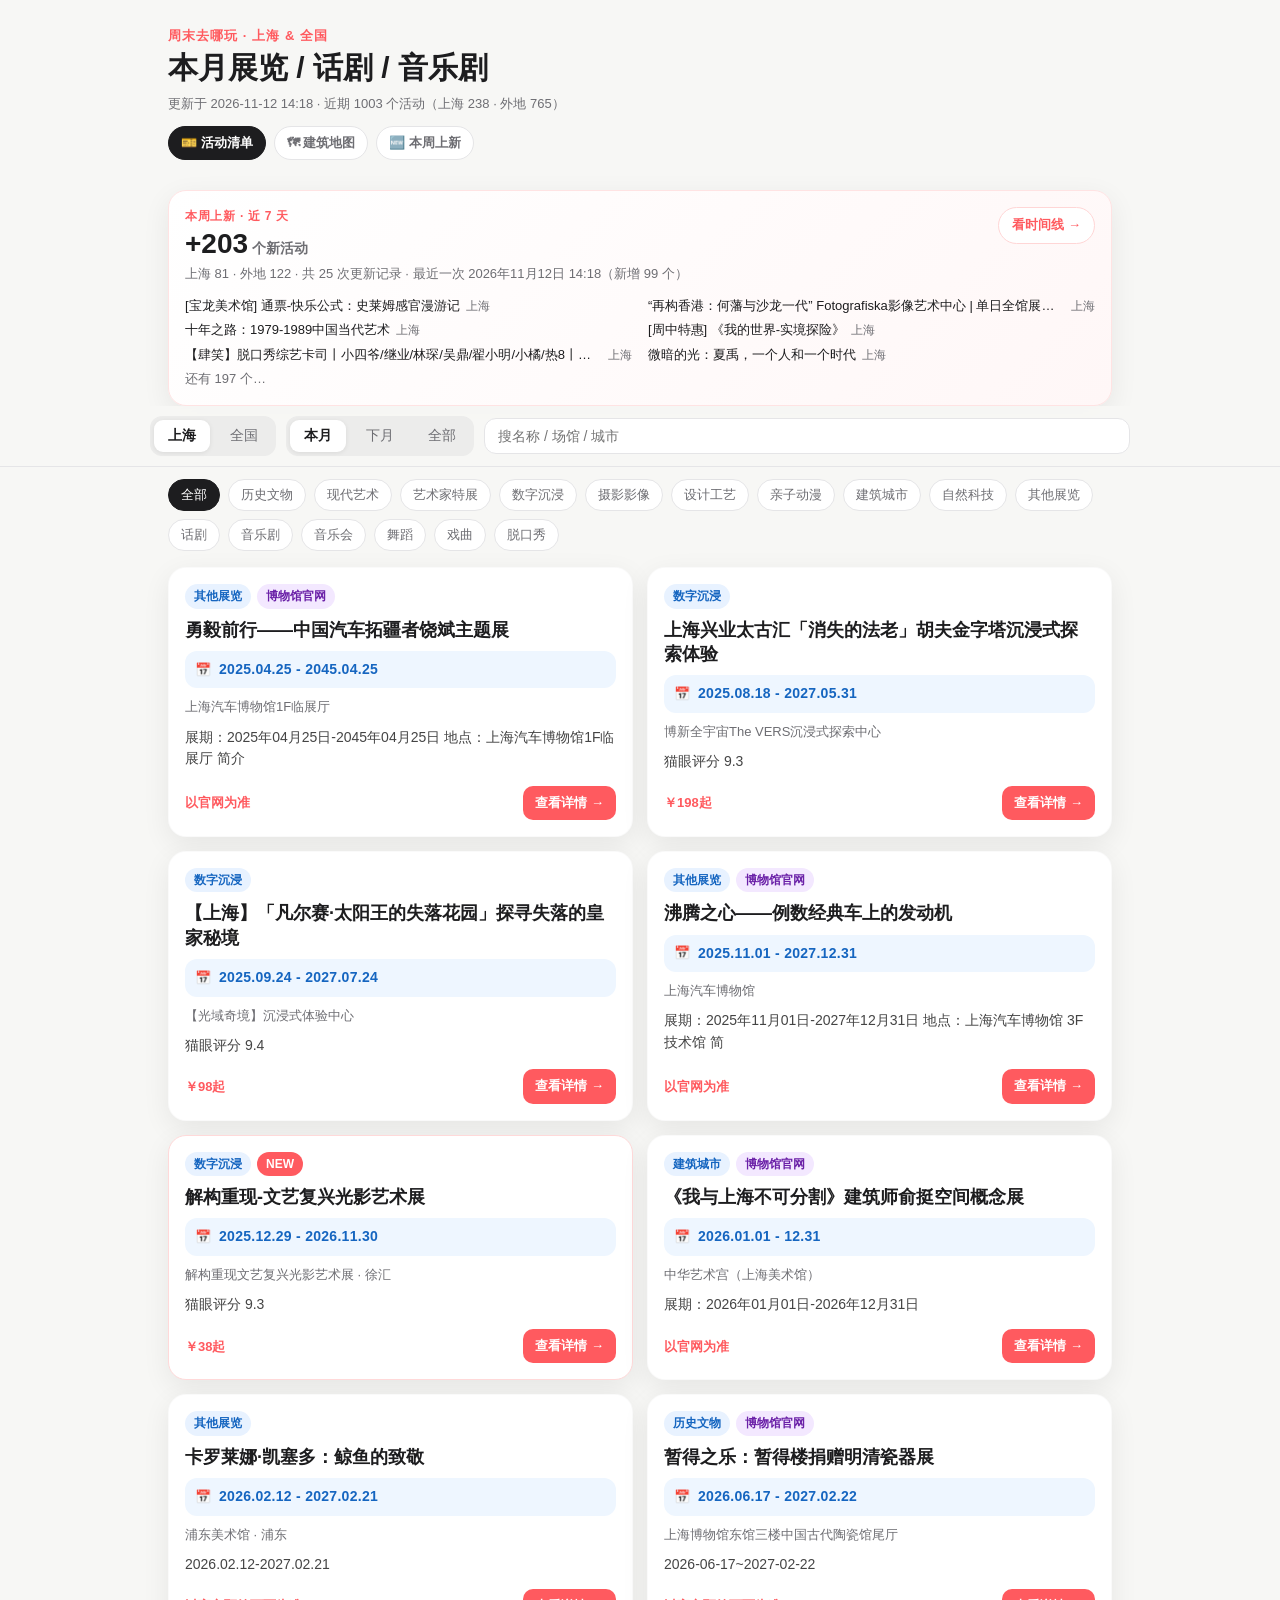
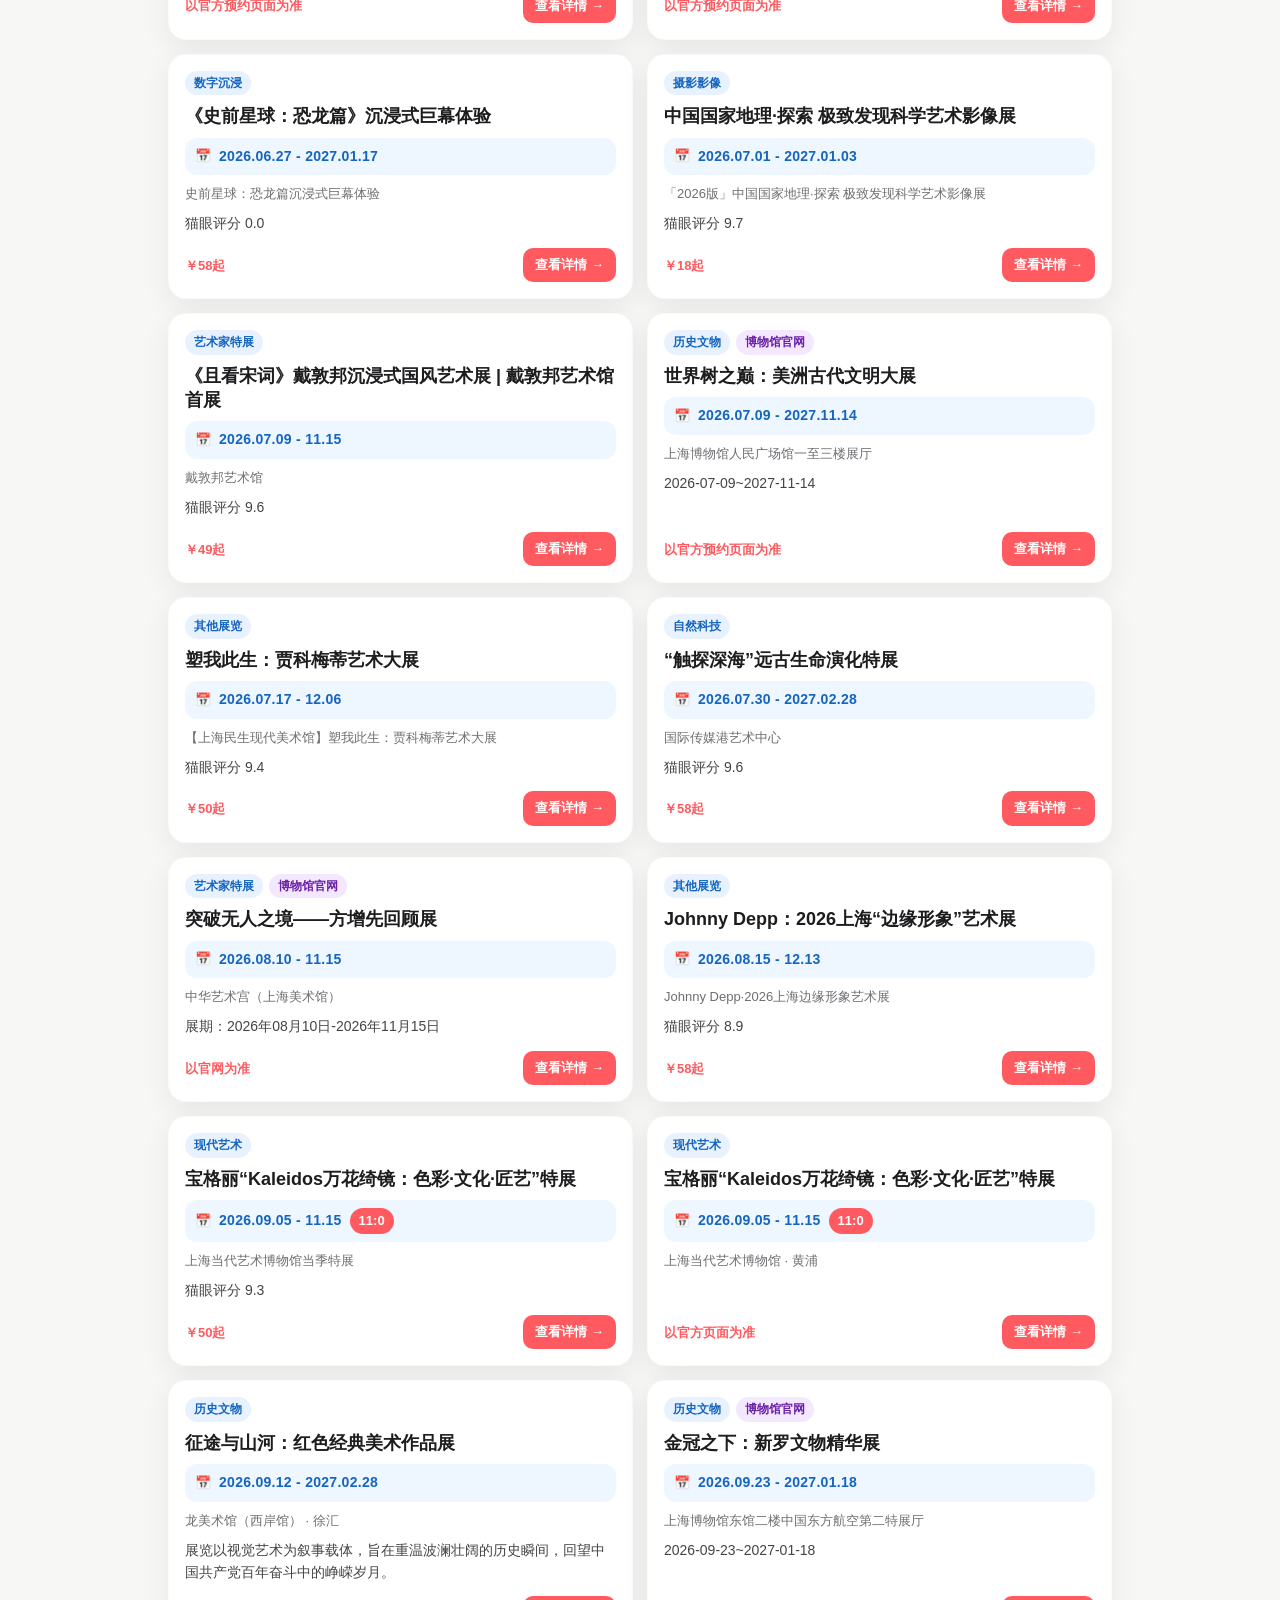
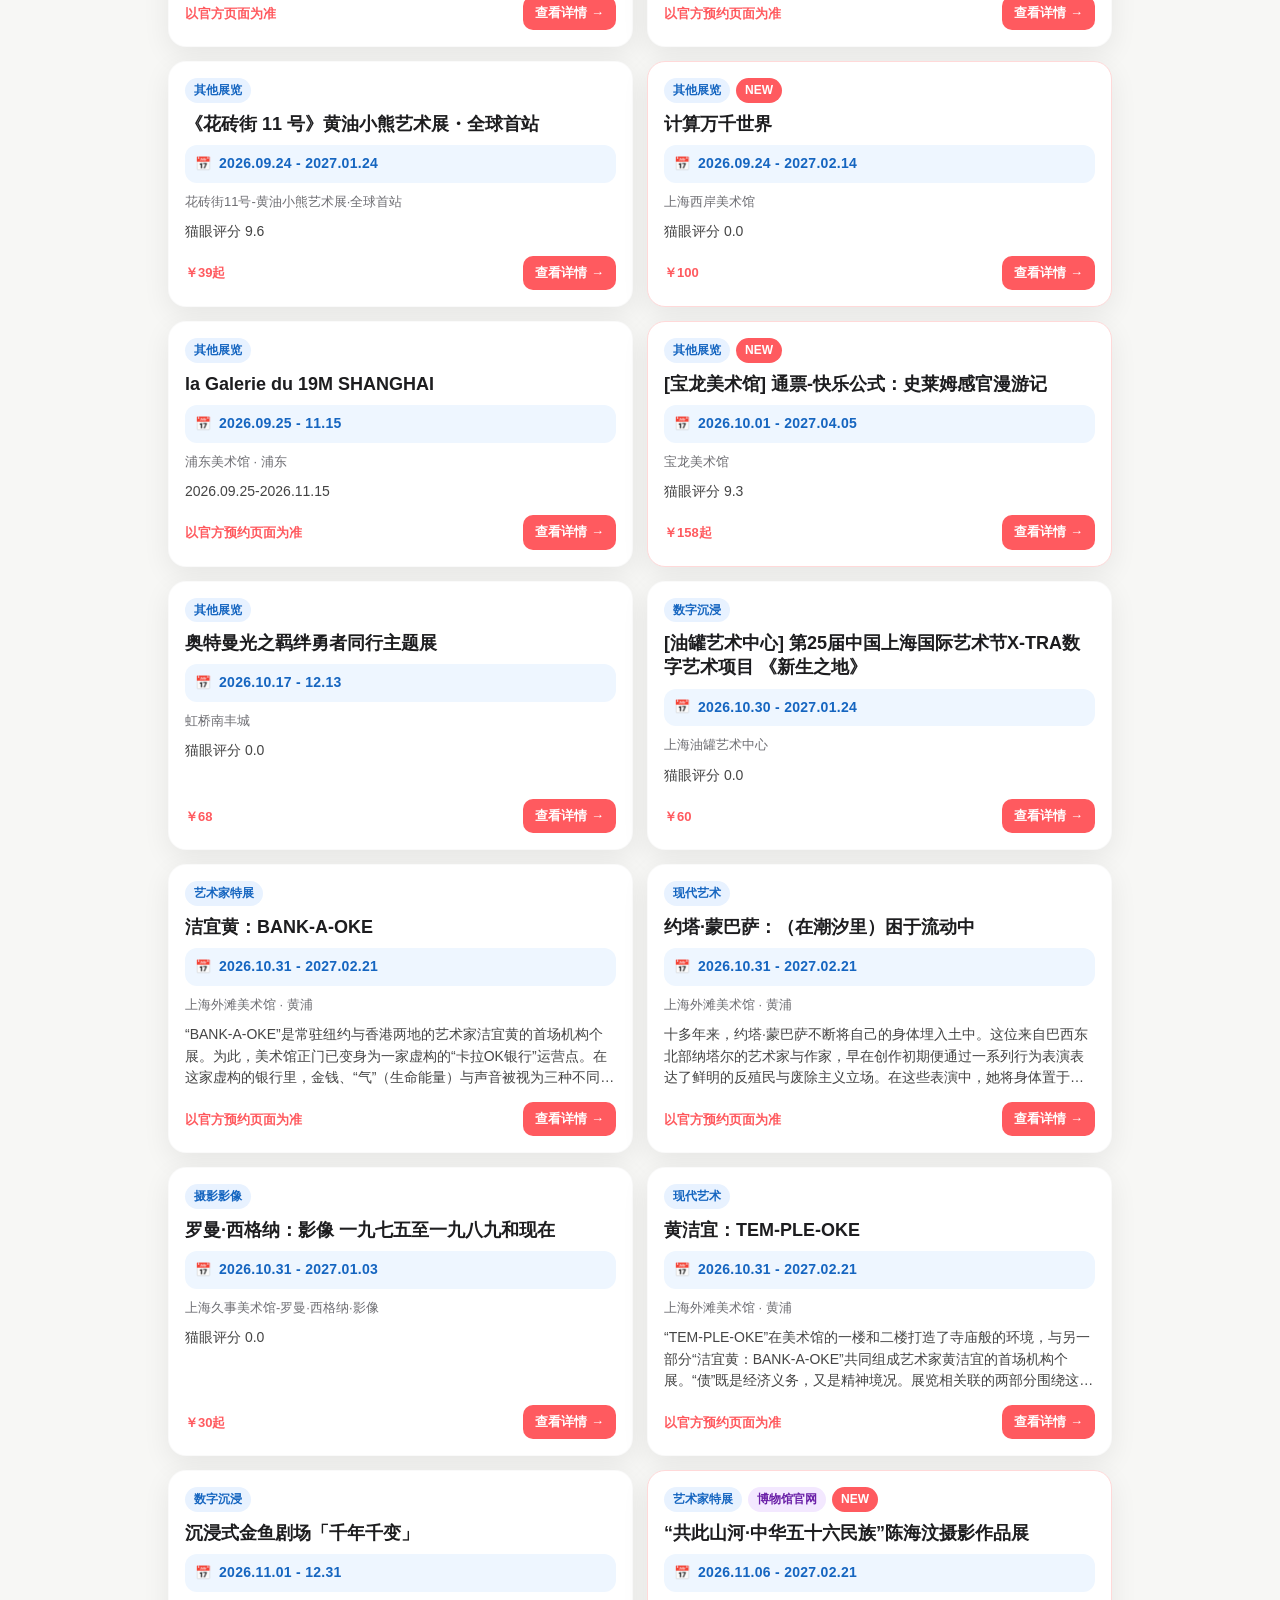
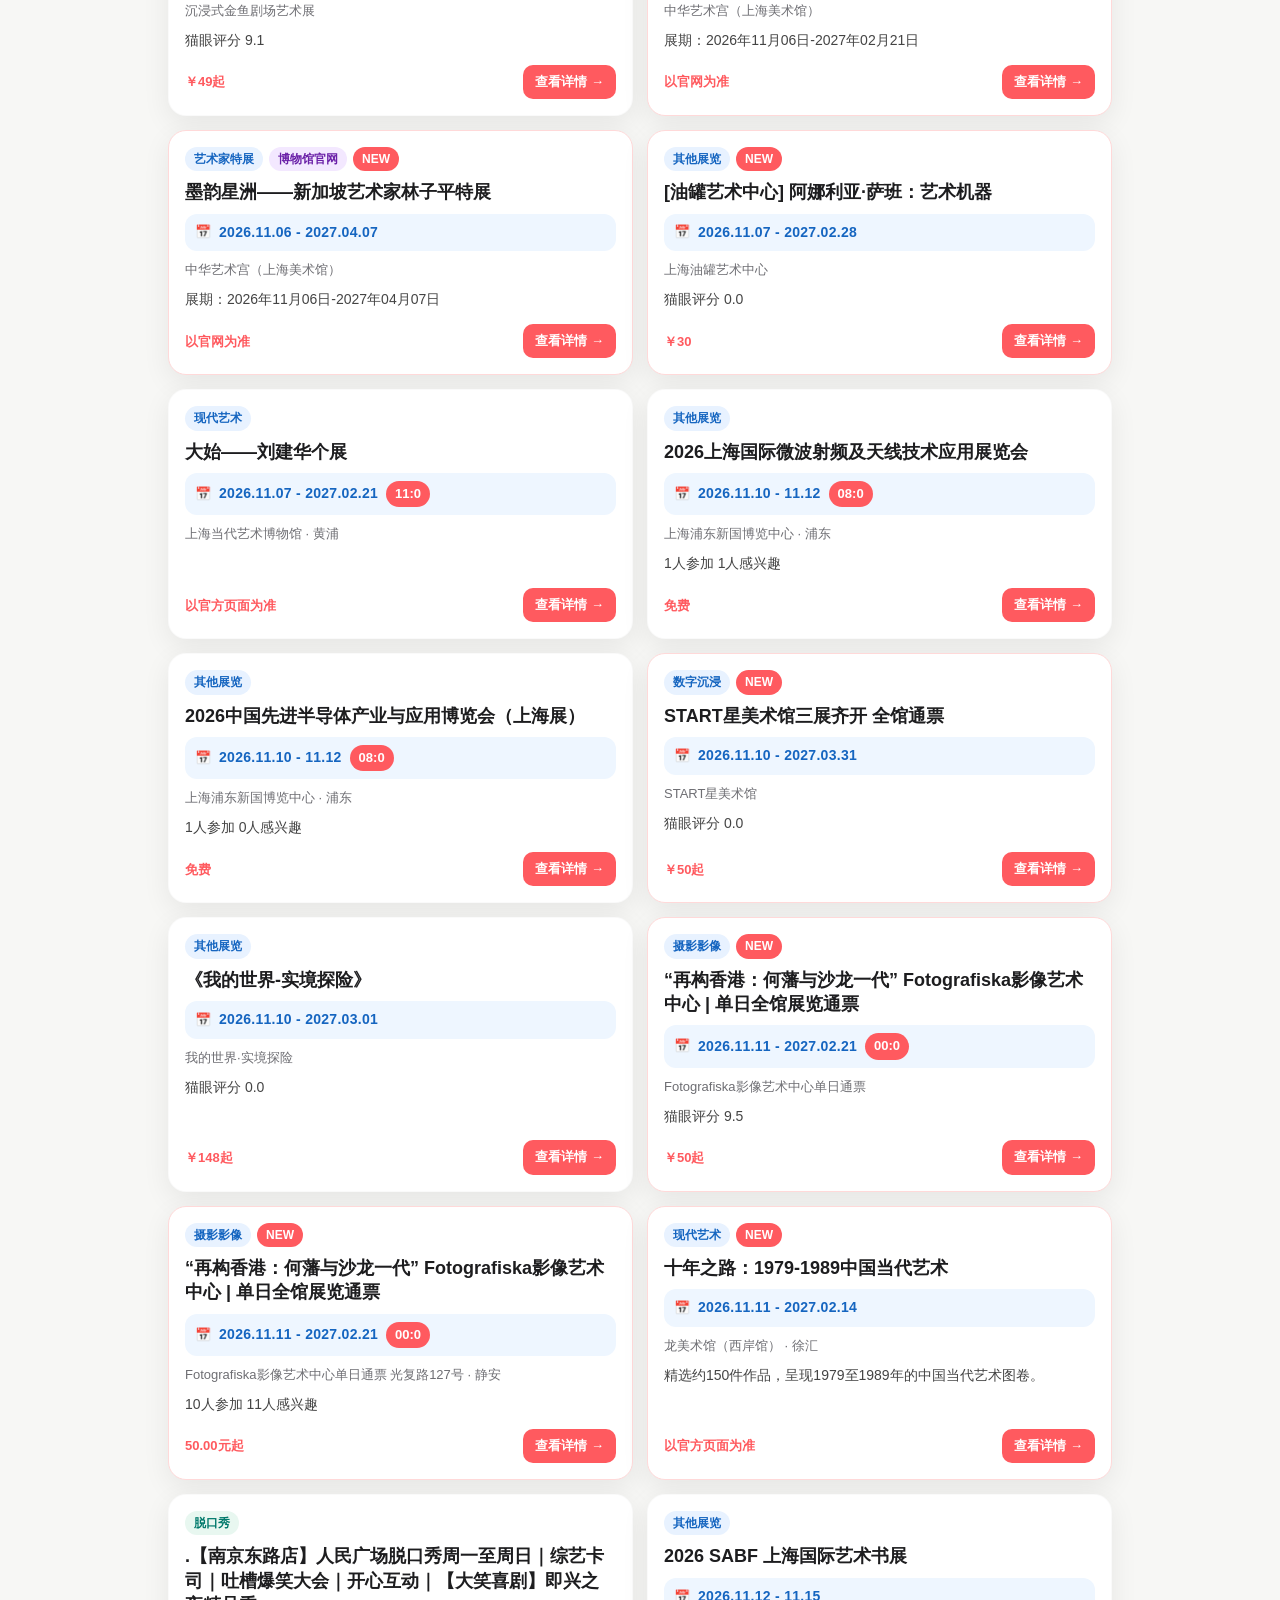
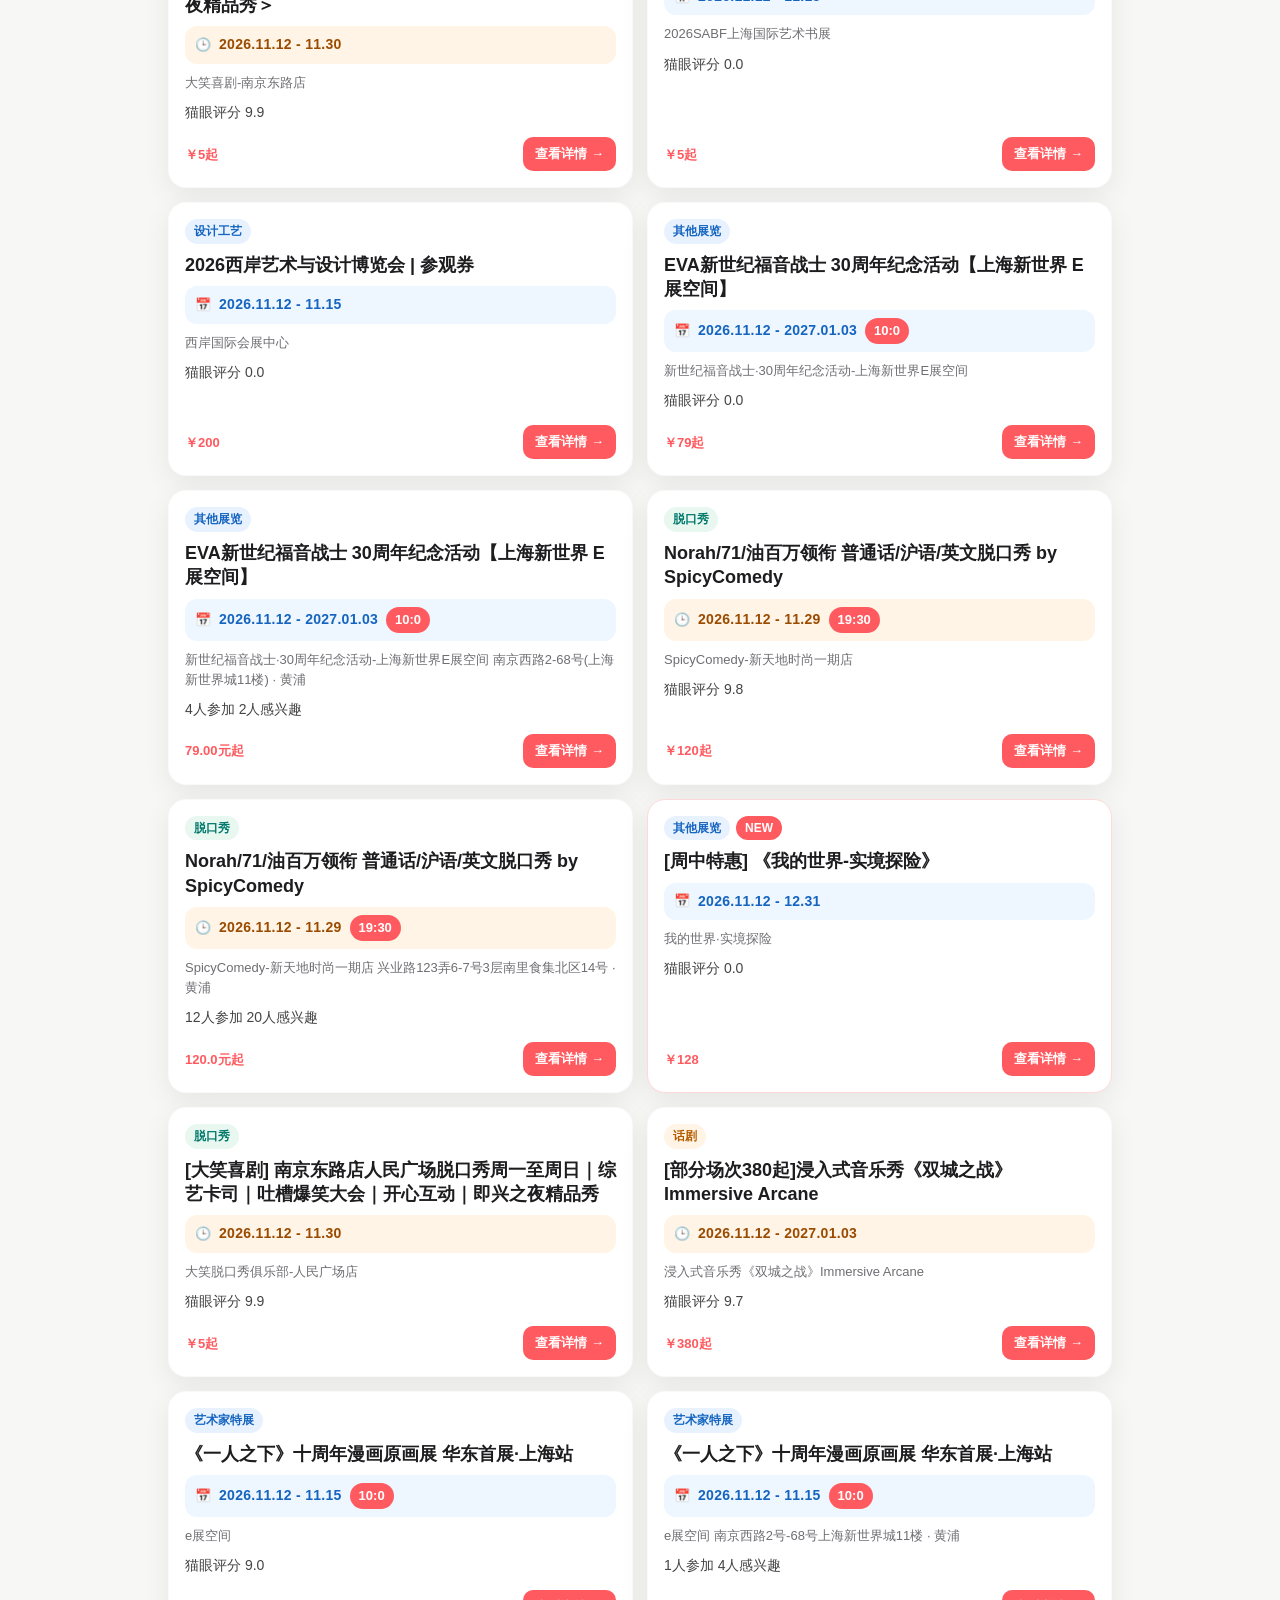
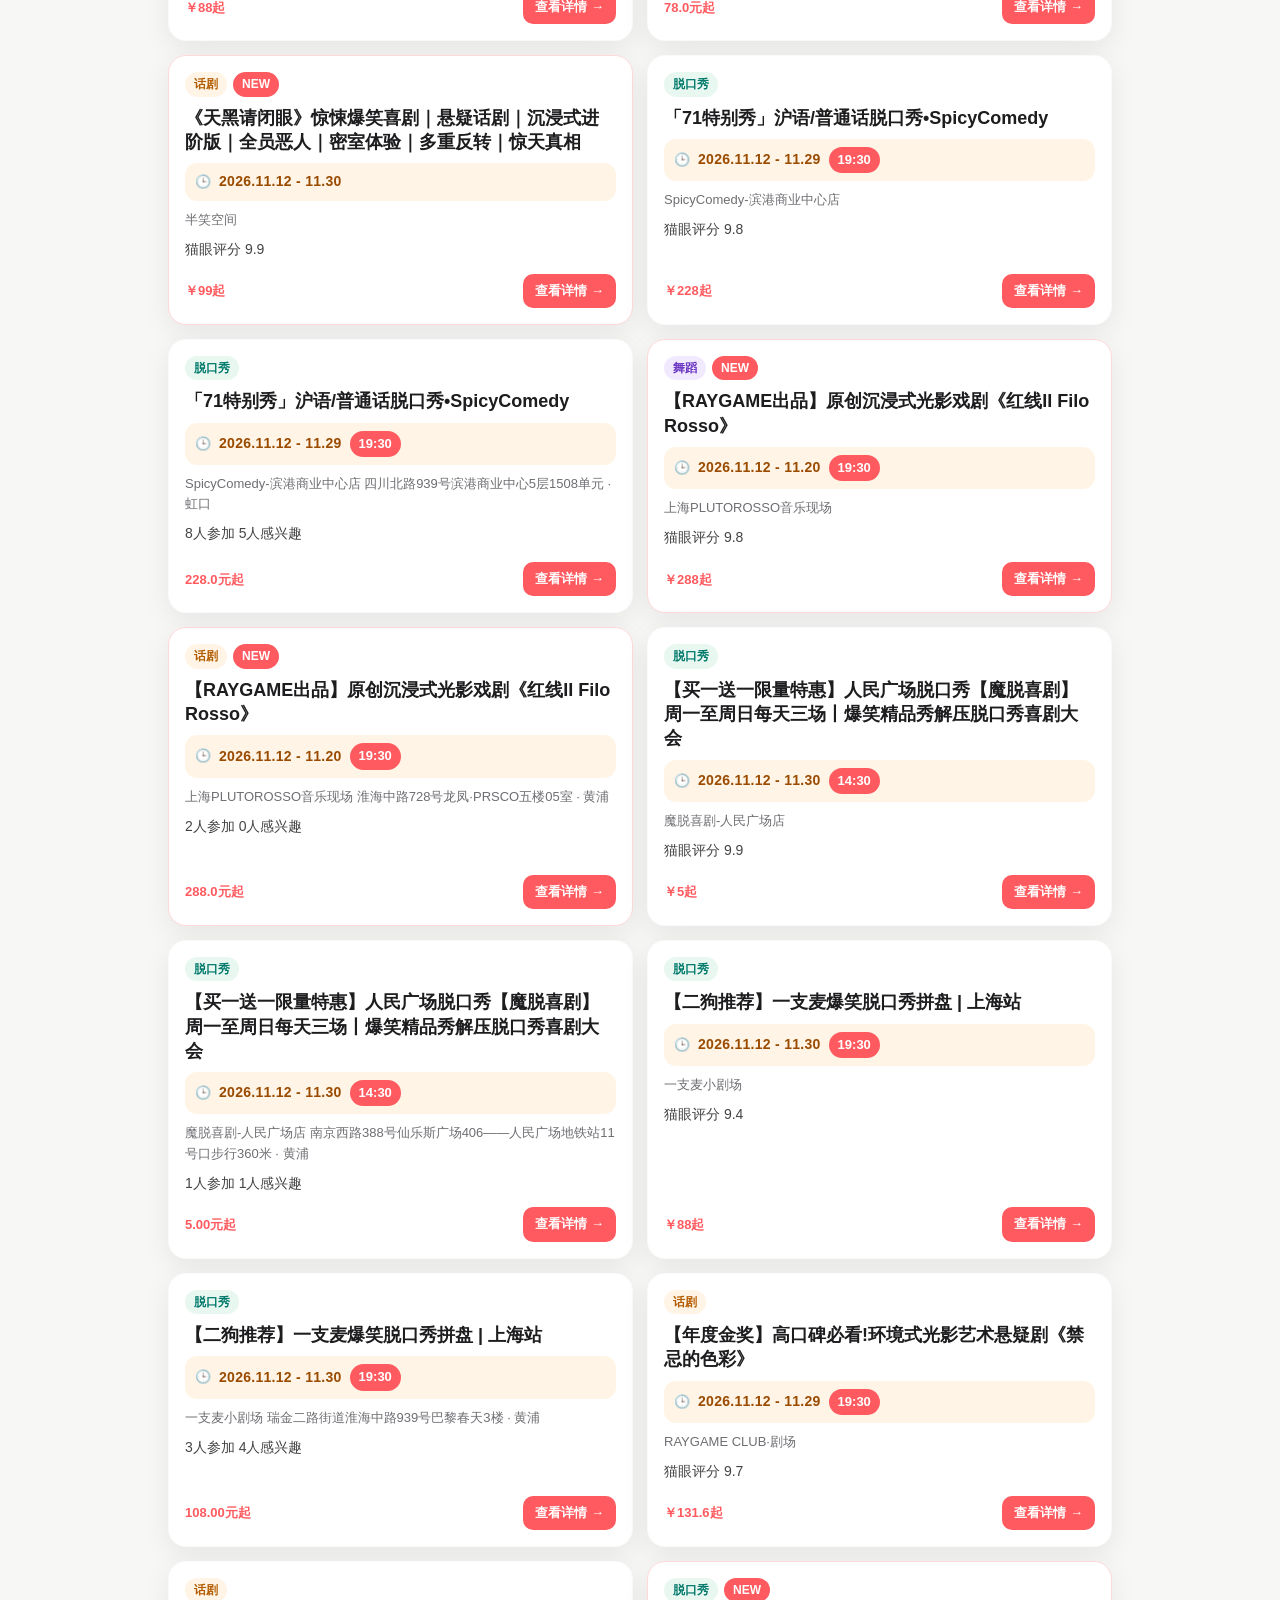
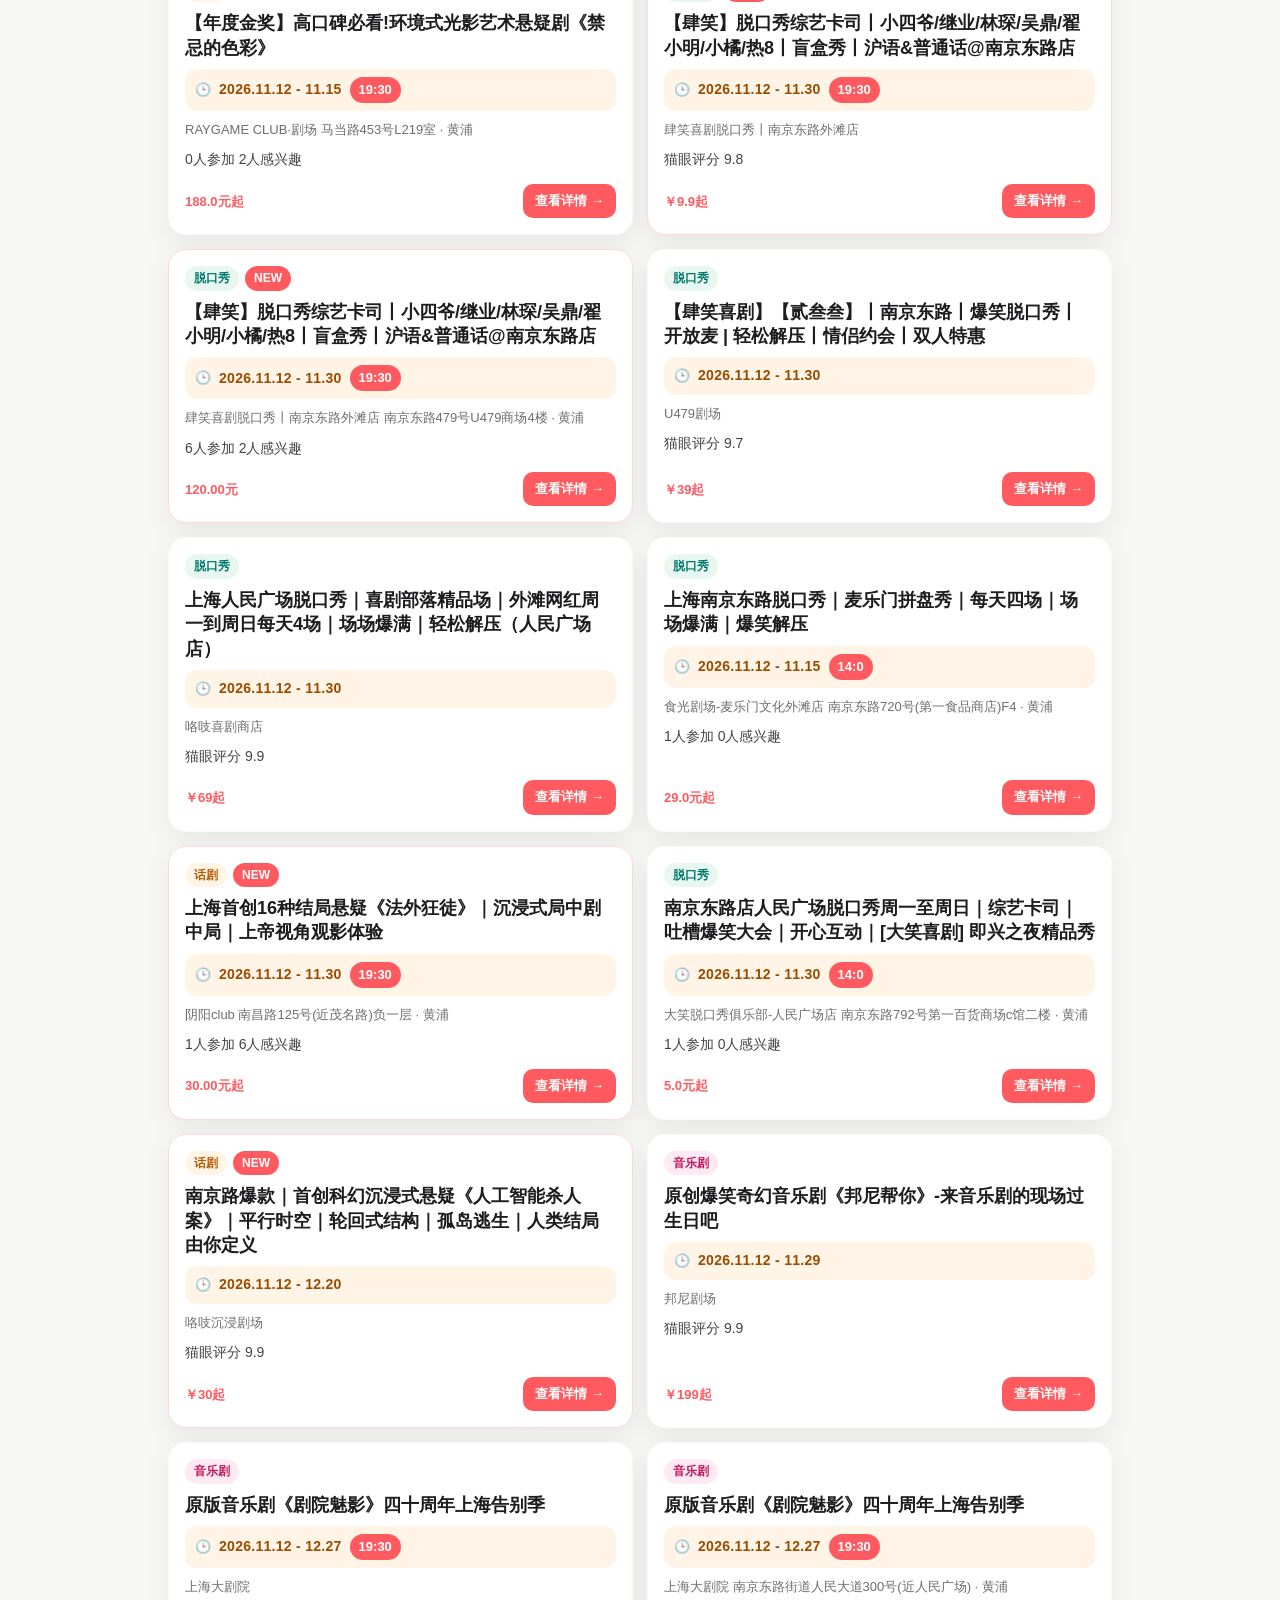
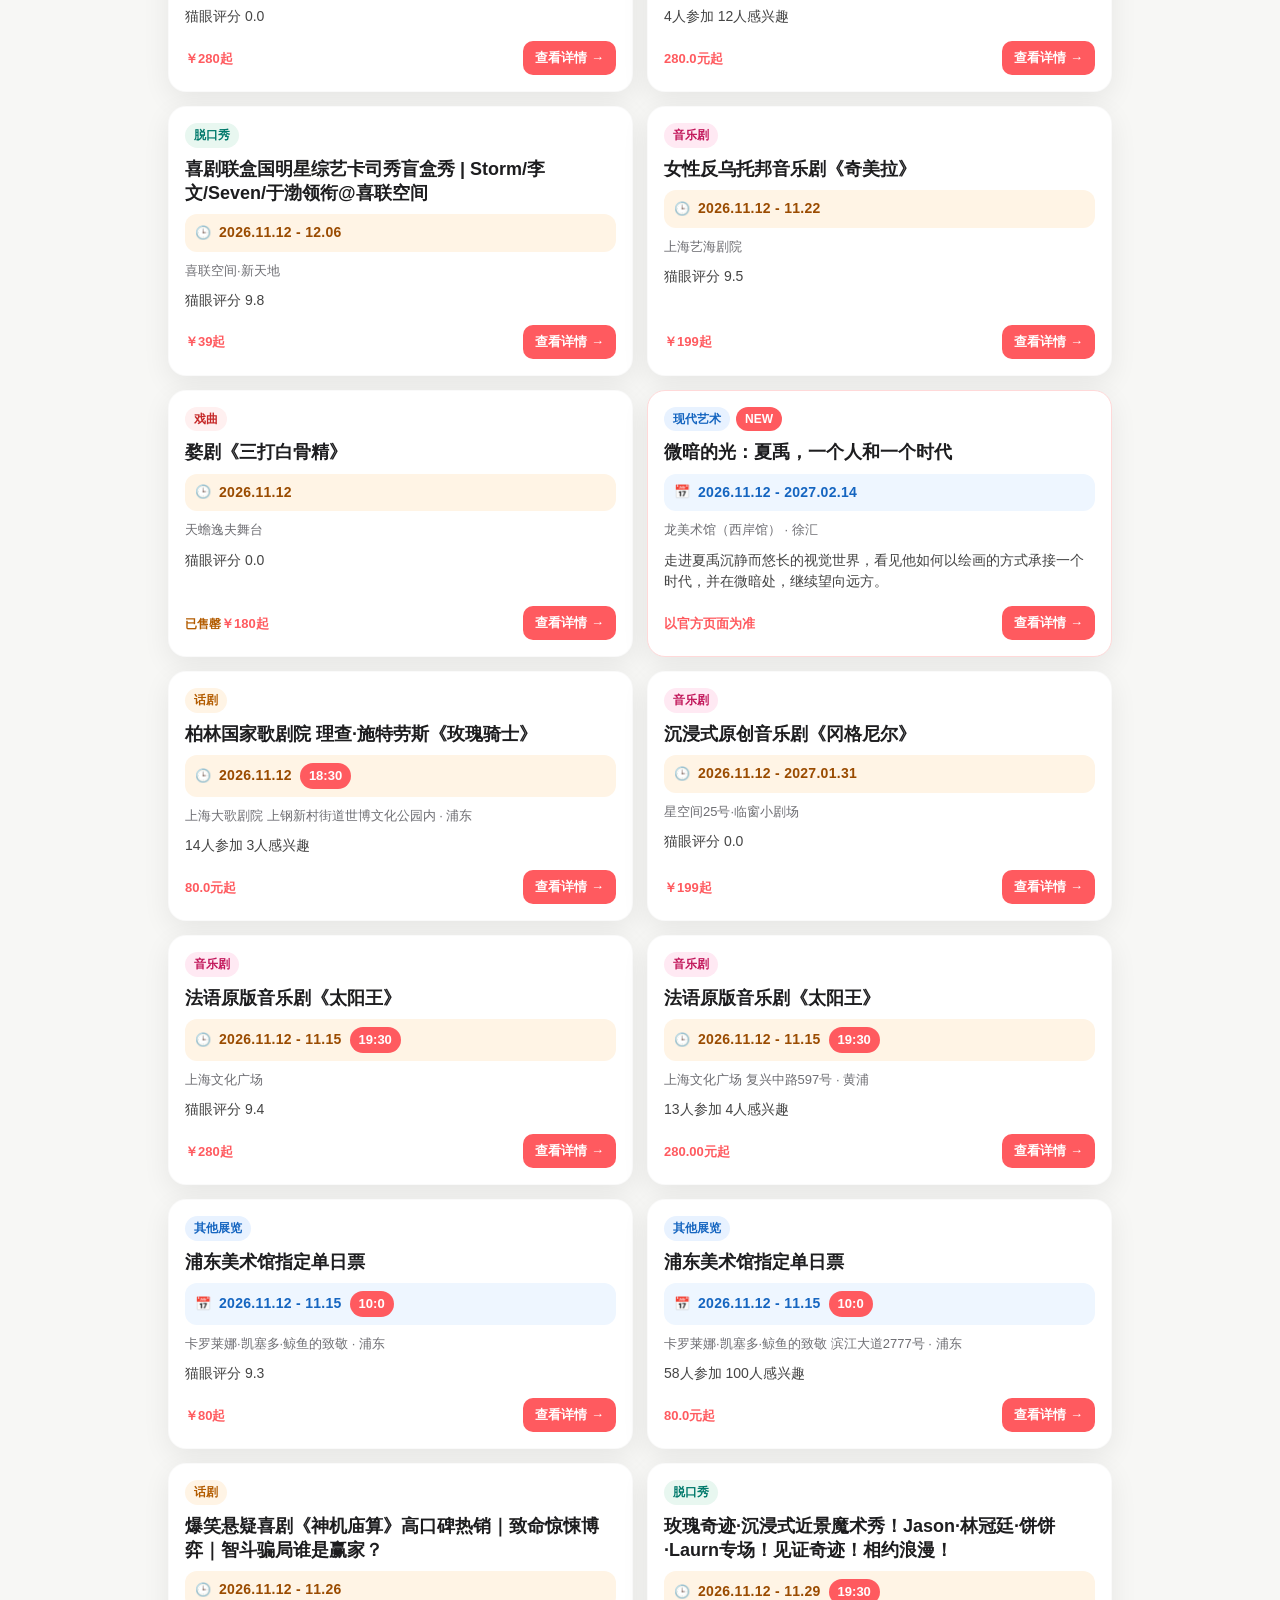
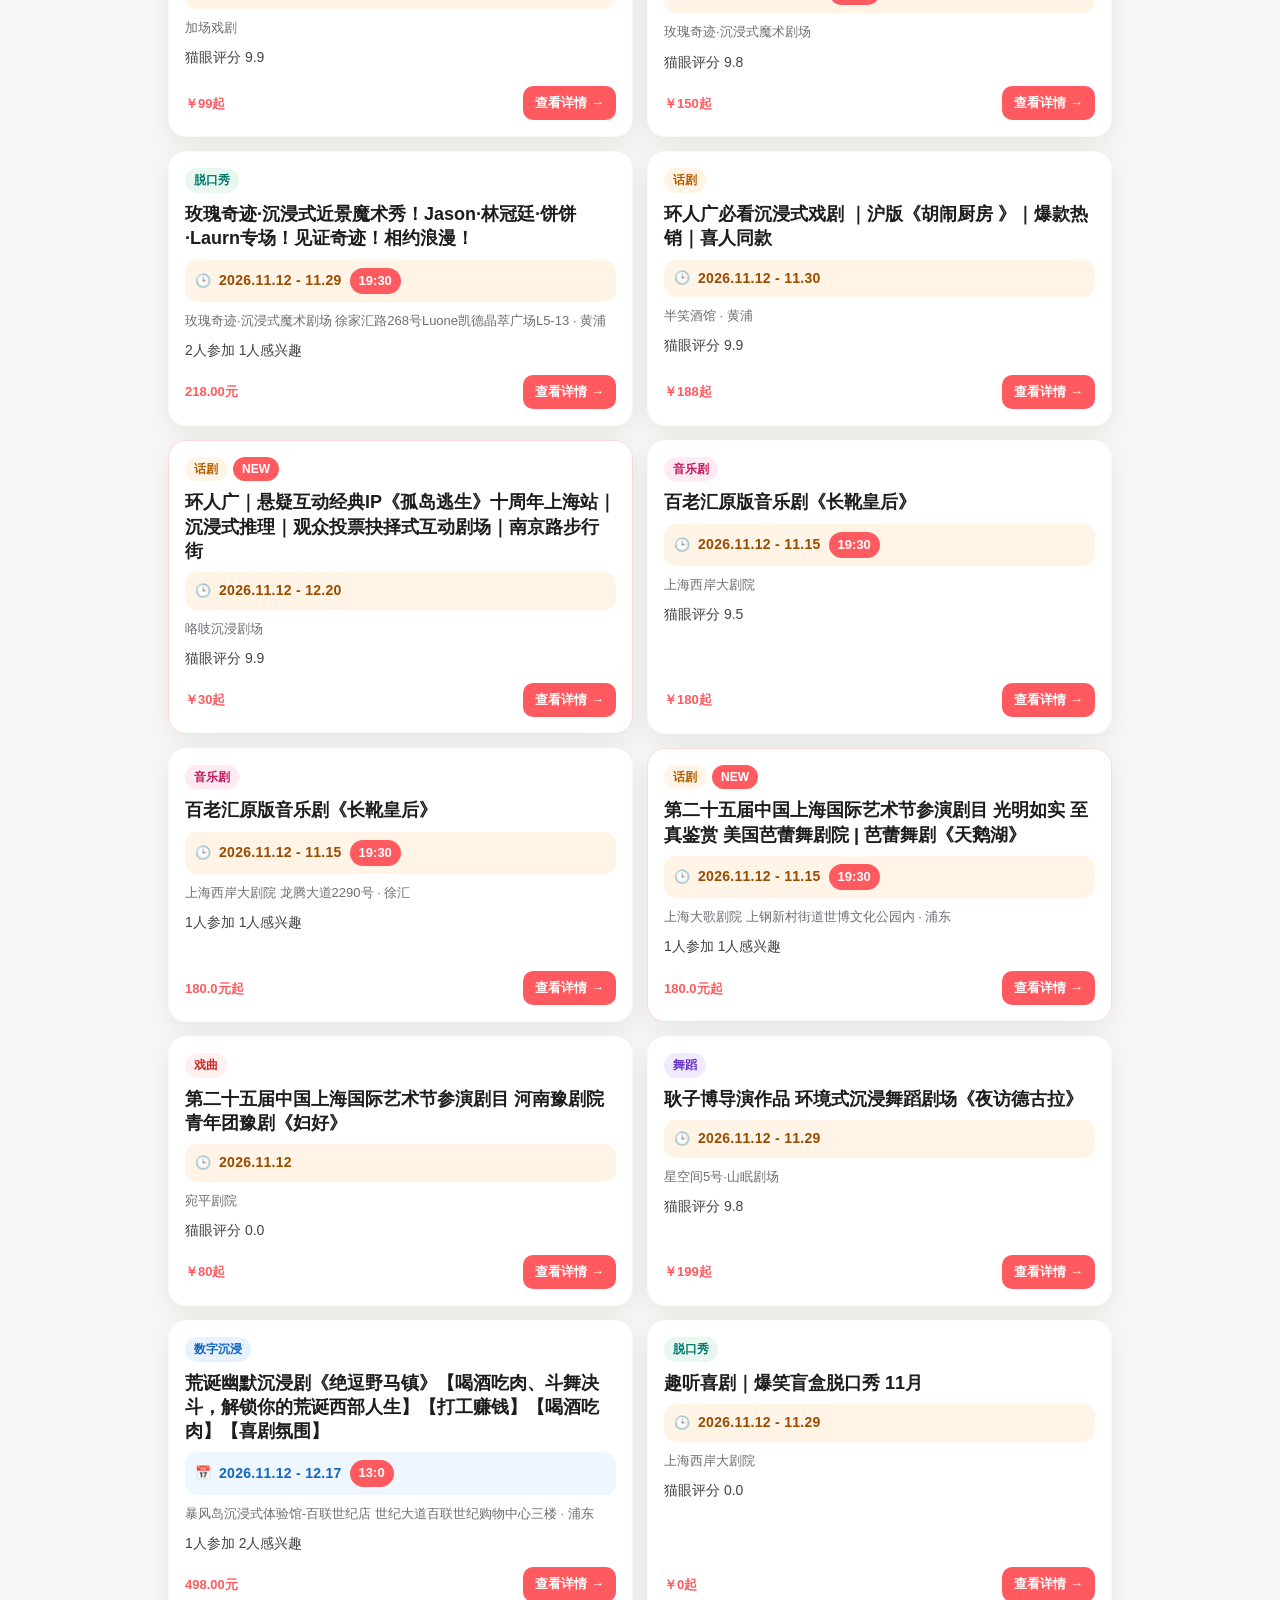
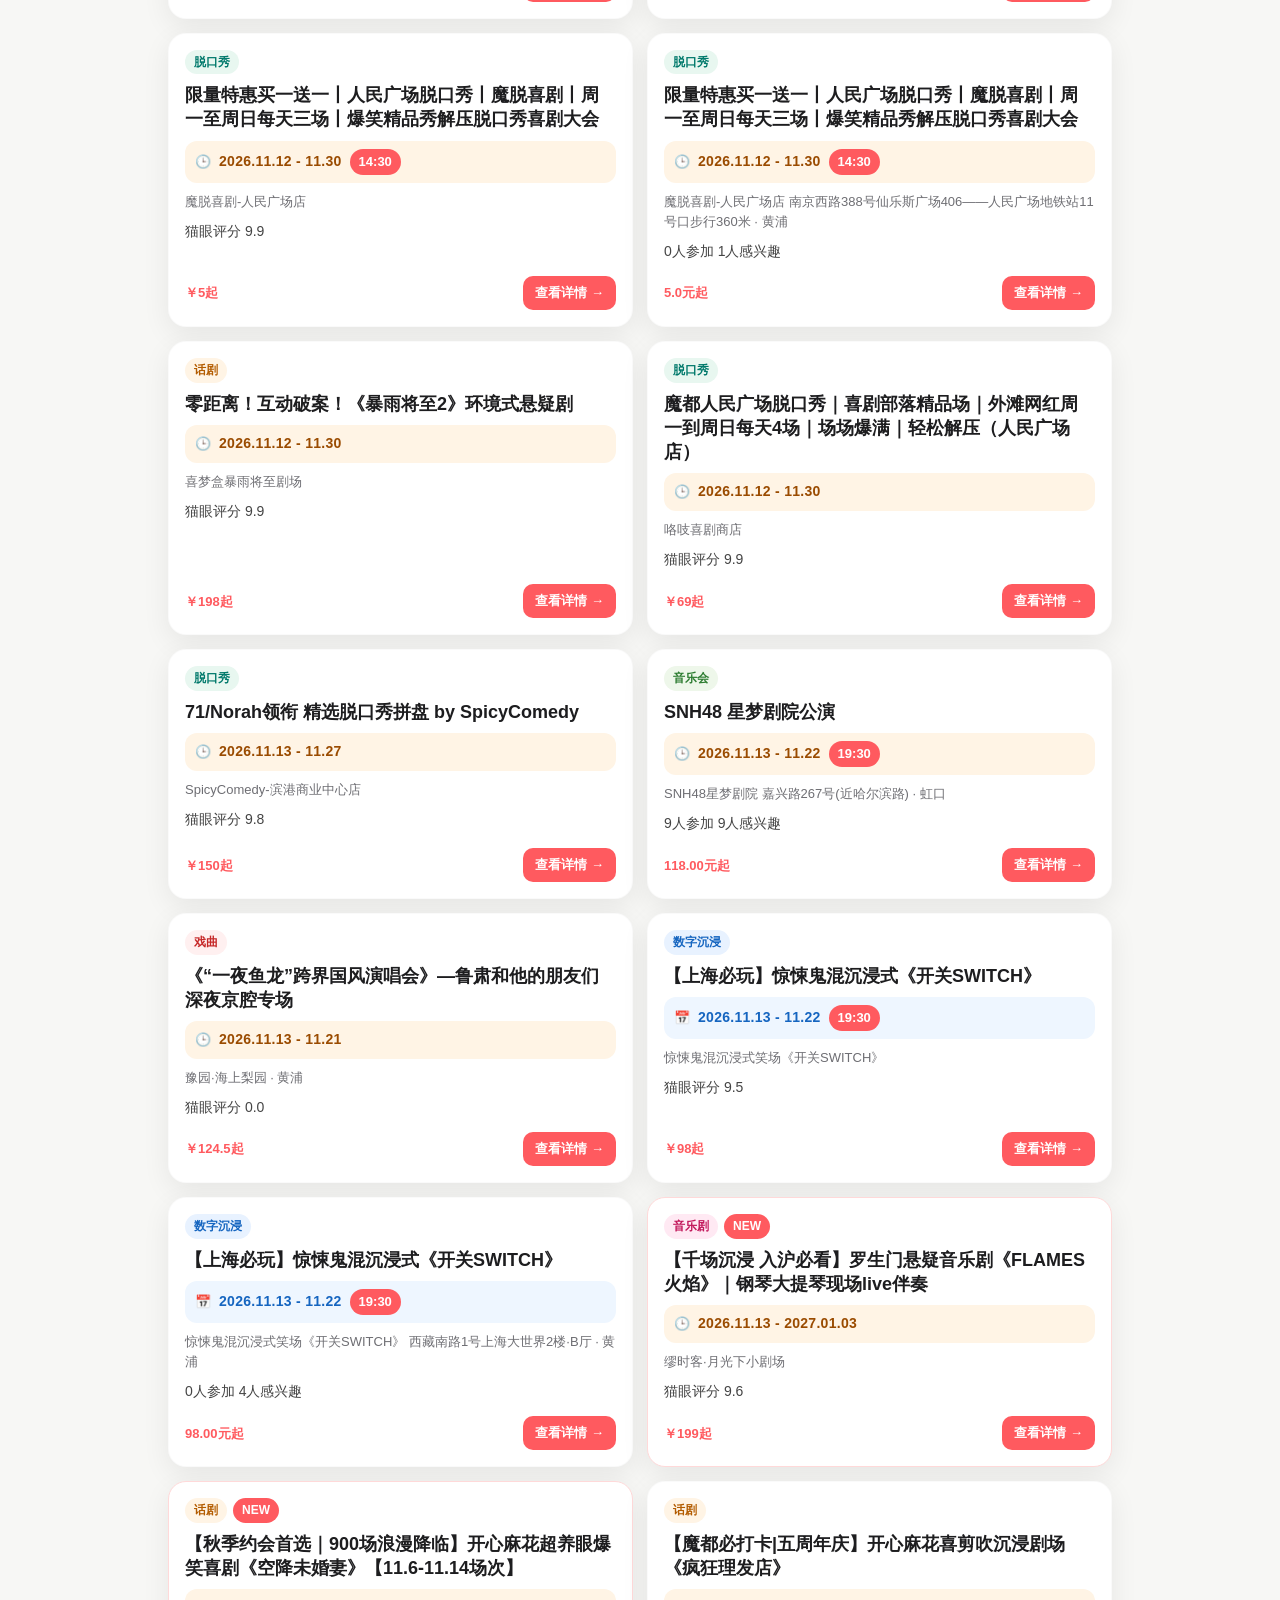
==== commit 85f23983: "自动更新上海活动清单" ====
--- a/docs/index.html
+++ b/docs/index.html
@@ -11,7 +11,7 @@
   <header class="hero">
     <p class="eyebrow">周末去哪玩 · 上海 &amp; 全国</p>
     <h1>本月展览 / 话剧 / 音乐剧</h1>
-    <p class="updated">更新于 2026-11-09 13:10 · 近期 981 个活动（上海 238 · 外地 743）</p>
+    <p class="updated">更新于 2026-11-12 14:18 · 近期 1003 个活动（上海 238 · 外地 765）</p>
     <nav class="site-nav" aria-label="站点导航">
       <a class="active" href="index.html" aria-current="page">🎫 活动清单</a>
       <a href="map.html">🗺 建筑地图</a>
@@ -23,12 +23,12 @@
     <div class="updates-inner">
       <div class="updates-main">
         <p class="updates-kicker">本周上新 · 近 7 天</p>
-        <p class="updates-count">+911<span> 个新活动</span></p>
-        <p class="updates-meta">上海 156 · 外地 755 · 共 24 次更新记录 · 最近一次 2026年11月9日 13:10（新增 107 个）</p>
+        <p class="updates-count">+203<span> 个新活动</span></p>
+        <p class="updates-meta">上海 81 · 外地 122 · 共 25 次更新记录 · 最近一次 2026年11月12日 14:18（新增 99 个）</p>
       </div>
       <a class="updates-link" href="new.html">看时间线 →</a>
       <ul class="updates-list">
-        <li><a href="https://www.gewara.com/detail/454517" target="_blank" rel="noopener noreferrer">解构重现-文艺复兴光影艺术展</a><span class="up-city">上海</span></li><li><a href="https://www.gewara.com/detail/502124" target="_blank" rel="noopener noreferrer">计算万千世界</a><span class="up-city">上海</span></li><li><a href="https://www.artmuseumonline.org/art/art/zlgz/zl/dqzl/2026/11/06/2c906d9b9e0127fe01a1aaa848b329ac.html" target="_blank" rel="noopener noreferrer">“共此山河·中华五十六民族”陈海汶摄影作品展</a><span class="up-city">上海</span></li><li><a href="https://www.artmuseumonline.org/art/art/zlgz/zl/dqzl/2026/11/06/2c906d9b9e0127fe01a1aaa4c6a32955.html" target="_blank" rel="noopener noreferrer">墨韵星洲——新加坡艺术家林子平特展</a><span class="up-city">上海</span></li><li><a href="https://www.gewara.com/detail/516979" target="_blank" rel="noopener noreferrer">[油罐艺术中心] 阿娜利亚·萨班：艺术机器</a><span class="up-city">上海</span></li><li><a href="https://www.gewara.com/detail/507709" target="_blank" rel="noopener noreferrer">《天黑请闭眼》惊悚爆笑喜剧｜悬疑话剧｜沉浸式进阶版｜全员恶人｜密室体验｜多重反转｜惊天真相</a><span class="up-city">上海</span></li><li class="up-more">还有 905 个…</li>
+        <li><a href="https://www.gewara.com/detail/507143" target="_blank" rel="noopener noreferrer">[宝龙美术馆] 通票-快乐公式：史莱姆感官漫游记</a><span class="up-city">上海</span></li><li><a href="https://www.gewara.com/detail/307511" target="_blank" rel="noopener noreferrer">“再构香港：何藩与沙龙一代” Fotografiska影像艺术中心 | 单日全馆展览通票</a><span class="up-city">上海</span></li><li><a href="http://www.thelongmuseum.org/exhibition-369/detail-2019.html" target="_blank" rel="noopener noreferrer">十年之路：1979-1989中国当代艺术</a><span class="up-city">上海</span></li><li><a href="https://www.gewara.com/detail/517990" target="_blank" rel="noopener noreferrer">[周中特惠] 《我的世界-实境探险》</a><span class="up-city">上海</span></li><li><a href="https://www.gewara.com/detail/376746" target="_blank" rel="noopener noreferrer">【肆笑】脱口秀综艺卡司丨小四爷/继业/林琛/吴鼎/翟小明/小橘/热8丨盲盒秀丨沪语&amp;普通话@南京东路店</a><span class="up-city">上海</span></li><li><a href="http://www.thelongmuseum.org/exhibition-369/detail-2018.html" target="_blank" rel="noopener noreferrer">微暗的光：夏禹，一个人和一个时代</a><span class="up-city">上海</span></li><li class="up-more">还有 197 个…</li>
       </ul>
     </div>
   </section>
@@ -50,13 +50,13 @@
     <button class="chip active" data-cat="all">全部</button><button class="chip" data-cat="历史文物">历史文物</button><button class="chip" data-cat="现代艺术">现代艺术</button><button class="chip" data-cat="艺术家特展">艺术家特展</button><button class="chip" data-cat="数字沉浸">数字沉浸</button><button class="chip" data-cat="摄影影像">摄影影像</button><button class="chip" data-cat="设计工艺">设计工艺</button><button class="chip" data-cat="亲子动漫">亲子动漫</button><button class="chip" data-cat="建筑城市">建筑城市</button><button class="chip" data-cat="自然科技">自然科技</button><button class="chip" data-cat="其他展览">其他展览</button><button class="chip" data-cat="话剧">话剧</button><button class="chip" data-cat="音乐剧">音乐剧</button><button class="chip" data-cat="音乐会">音乐会</button><button class="chip" data-cat="舞蹈">舞蹈</button><button class="chip" data-cat="戏曲">戏曲</button><button class="chip" data-cat="脱口秀">脱口秀</button>
   </div>
   <div class="chips city-chips" id="city-chips" hidden>
-    <button class="chip active" data-city="all">全部城市<span class="n">569</span></button><button class="chip" data-city="北京">北京<span class="n">55</span></button><button class="chip" data-city="南京">南京<span class="n">42</span></button><button class="chip" data-city="广州">广州<span class="n">38</span></button><button class="chip" data-city="杭州">杭州<span class="n">36</span></button><button class="chip" data-city="深圳">深圳<span class="n">31</span></button><button class="chip" data-city="武汉">武汉<span class="n">27</span></button><button class="chip" data-city="长沙">长沙<span class="n">27</span></button><button class="chip" data-city="成都">成都<span class="n">26</span></button><button class="chip" data-city="天津">天津<span class="n">23</span></button><button class="chip" data-city="合肥">合肥<span class="n">22</span></button><button class="chip" data-city="西安">西安<span class="n">21</span></button><button class="chip" data-city="沈阳">沈阳<span class="n">20</span></button><button class="chip" data-city="济南">济南<span class="n">16</span></button><button class="chip" data-city="苏州">苏州<span class="n">16</span></button><button class="chip" data-city="青岛">青岛<span class="n">16</span></button><button class="chip" data-city="厦门">厦门<span class="n">14</span></button><button class="chip" data-city="东莞">东莞<span class="n">12</span></button><button class="chip" data-city="昆明">昆明<span class="n">12</span></button><button class="chip" data-city="重庆">重庆<span class="n">12</span></button><button class="chip" data-city="太原">太原<span class="n">11</span></button><button class="chip" data-city="石家庄">石家庄<span class="n">11</span></button><button class="chip" data-city="郑州">郑州<span class="n">11</span></button><button class="chip" data-city="宁波">宁波<span class="n">10</span></button><button class="chip" data-city="哈尔滨">哈尔滨<span class="n">9</span></button><button class="chip" data-city="无锡">无锡<span class="n">8</span></button><button class="chip" data-city="佛山">佛山<span class="n">7</span></button><button class="chip" data-city="贵阳">贵阳<span class="n">7</span></button><button class="chip" data-city="南昌">南昌<span class="n">6</span></button><button class="chip" data-city="大连">大连<span class="n">6</span></button><button class="chip" data-city="福州">福州<span class="n">6</span></button><button class="chip" data-city="海口">海口<span class="n">3</span></button><button class="chip" data-city="洛阳">洛阳<span class="n">2</span></button><button class="chip" data-city="南宁">南宁<span class="n">1</span></button><button class="chip" data-city="大庆">大庆<span class="n">1</span></button><button class="chip" data-city="扬州">扬州<span class="n">1</span></button><button class="chip" data-city="桂林">桂林<span class="n">1</span></button><button class="chip" data-city="泉州">泉州<span class="n">1</span></button><button class="chip" data-city="长春">长春<span class="n">1</span></button>
+    <button class="chip active" data-city="all">全部城市<span class="n">573</span></button><button class="chip" data-city="北京">北京<span class="n">53</span></button><button class="chip" data-city="南京">南京<span class="n">43</span></button><button class="chip" data-city="广州">广州<span class="n">39</span></button><button class="chip" data-city="杭州">杭州<span class="n">33</span></button><button class="chip" data-city="深圳">深圳<span class="n">31</span></button><button class="chip" data-city="武汉">武汉<span class="n">28</span></button><button class="chip" data-city="长沙">长沙<span class="n">27</span></button><button class="chip" data-city="成都">成都<span class="n">24</span></button><button class="chip" data-city="合肥">合肥<span class="n">22</span></button><button class="chip" data-city="天津">天津<span class="n">22</span></button><button class="chip" data-city="沈阳">沈阳<span class="n">22</span></button><button class="chip" data-city="西安">西安<span class="n">21</span></button><button class="chip" data-city="济南">济南<span class="n">17</span></button><button class="chip" data-city="苏州">苏州<span class="n">17</span></button><button class="chip" data-city="青岛">青岛<span class="n">16</span></button><button class="chip" data-city="厦门">厦门<span class="n">14</span></button><button class="chip" data-city="重庆">重庆<span class="n">14</span></button><button class="chip" data-city="东莞">东莞<span class="n">12</span></button><button class="chip" data-city="昆明">昆明<span class="n">12</span></button><button class="chip" data-city="郑州">郑州<span class="n">12</span></button><button class="chip" data-city="太原">太原<span class="n">11</span></button><button class="chip" data-city="石家庄">石家庄<span class="n">11</span></button><button class="chip" data-city="哈尔滨">哈尔滨<span class="n">10</span></button><button class="chip" data-city="宁波">宁波<span class="n">10</span></button><button class="chip" data-city="佛山">佛山<span class="n">7</span></button><button class="chip" data-city="南昌">南昌<span class="n">7</span></button><button class="chip" data-city="大连">大连<span class="n">7</span></button><button class="chip" data-city="无锡">无锡<span class="n">7</span></button><button class="chip" data-city="贵阳">贵阳<span class="n">7</span></button><button class="chip" data-city="福州">福州<span class="n">5</span></button><button class="chip" data-city="海口">海口<span class="n">3</span></button><button class="chip" data-city="南宁">南宁<span class="n">2</span></button><button class="chip" data-city="大庆">大庆<span class="n">2</span></button><button class="chip" data-city="扬州">扬州<span class="n">1</span></button><button class="chip" data-city="桂林">桂林<span class="n">1</span></button><button class="chip" data-city="泉州">泉州<span class="n">1</span></button><button class="chip" data-city="洛阳">洛阳<span class="n">1</span></button><button class="chip" data-city="长春">长春<span class="n">1</span></button>
   </div>
   <main id="event-list">
     
-      <article class="card is-new" data-month="all current next" data-scope="sh" data-city="上海" data-category="其他展览" data-group="展览" data-search="勇毅前行——中国汽车拓疆者饶斌主题展 上海汽车博物馆1f临展厅 上海  展期：2025年04月25日-2045年04月25日 地点：上海汽车博物馆1f临展厅 简介 其他展览 展览 ">
-        <div class="card-top">
-          <span class="badge-row"><span class="badge exhibit">其他展览</span><span class="badge museum" title="来自博物馆官网，多数免费或需预约，具体以详情页为准">博物馆官网</span><span class="badge new">NEW</span></span>
+      <article class="card" data-month="all current next" data-scope="sh" data-city="上海" data-category="其他展览" data-group="展览" data-search="勇毅前行——中国汽车拓疆者饶斌主题展 上海汽车博物馆1f临展厅 上海  展期：2025年04月25日-2045年04月25日 地点：上海汽车博物馆1f临展厅 简介 其他展览 展览 ">
+        <div class="card-top">
+          <span class="badge-row"><span class="badge exhibit">其他展览</span><span class="badge museum" title="来自博物馆官网，多数免费或需预约，具体以详情页为准">博物馆官网</span></span>
         </div>
         <h2>勇毅前行——中国汽车拓疆者饶斌主题展</h2>
         <div class="when exhibit">
@@ -72,9 +72,9 @@
         </div>
       </article>
 
-      <article class="card is-new" data-month="all current next" data-scope="sh" data-city="上海" data-category="数字沉浸" data-group="展览" data-search="上海兴业太古汇「消失的法老」胡夫金字塔沉浸式探索体验 博新全宇宙the vers沉浸式探索中心 上海  猫眼评分 9.3 数字沉浸 展览 ">
-        <div class="card-top">
-          <span class="badge-row"><span class="badge exhibit">数字沉浸</span><span class="badge new">NEW</span></span>
+      <article class="card" data-month="all current next" data-scope="sh" data-city="上海" data-category="数字沉浸" data-group="展览" data-search="上海兴业太古汇「消失的法老」胡夫金字塔沉浸式探索体验 博新全宇宙the vers沉浸式探索中心 上海  猫眼评分 9.3 数字沉浸 展览 ">
+        <div class="card-top">
+          <span class="badge-row"><span class="badge exhibit">数字沉浸</span></span>
         </div>
         <h2>上海兴业太古汇「消失的法老」胡夫金字塔沉浸式探索体验</h2>
         <div class="when exhibit">
@@ -90,9 +90,9 @@
         </div>
       </article>
 
-      <article class="card is-new" data-month="all current next" data-scope="sh" data-city="上海" data-category="数字沉浸" data-group="展览" data-search="【上海】「凡尔赛·太阳王的失落花园」探寻失落的皇家秘境 【光域奇境】沉浸式体验中心 上海  猫眼评分 9.4 数字沉浸 展览 ">
-        <div class="card-top">
-          <span class="badge-row"><span class="badge exhibit">数字沉浸</span><span class="badge new">NEW</span></span>
+      <article class="card" data-month="all current next" data-scope="sh" data-city="上海" data-category="数字沉浸" data-group="展览" data-search="【上海】「凡尔赛·太阳王的失落花园」探寻失落的皇家秘境 【光域奇境】沉浸式体验中心 上海  猫眼评分 9.4 数字沉浸 展览 ">
+        <div class="card-top">
+          <span class="badge-row"><span class="badge exhibit">数字沉浸</span></span>
         </div>
         <h2>【上海】「凡尔赛·太阳王的失落花园」探寻失落的皇家秘境</h2>
         <div class="when exhibit">
@@ -108,9 +108,9 @@
         </div>
       </article>
 
-      <article class="card is-new" data-month="all current next" data-scope="sh" data-city="上海" data-category="其他展览" data-group="展览" data-search="沸腾之心——例数经典车上的发动机 上海汽车博物馆 上海  展期：2025年11月01日-2027年12月31日 地点：上海汽车博物馆 3f技术馆 简 其他展览 展览 ">
-        <div class="card-top">
-          <span class="badge-row"><span class="badge exhibit">其他展览</span><span class="badge museum" title="来自博物馆官网，多数免费或需预约，具体以详情页为准">博物馆官网</span><span class="badge new">NEW</span></span>
+      <article class="card" data-month="all current next" data-scope="sh" data-city="上海" data-category="其他展览" data-group="展览" data-search="沸腾之心——例数经典车上的发动机 上海汽车博物馆 上海  展期：2025年11月01日-2027年12月31日 地点：上海汽车博物馆 3f技术馆 简 其他展览 展览 ">
+        <div class="card-top">
+          <span class="badge-row"><span class="badge exhibit">其他展览</span><span class="badge museum" title="来自博物馆官网，多数免费或需预约，具体以详情页为准">博物馆官网</span></span>
         </div>
         <h2>沸腾之心——例数经典车上的发动机</h2>
         <div class="when exhibit">
@@ -144,9 +144,9 @@
         </div>
       </article>
 
-      <article class="card is-new" data-month="all current next" data-scope="sh" data-city="上海" data-category="建筑城市" data-group="展览" data-search="《我与上海不可分割》建筑师俞挺空间概念展 中华艺术宫（上海美术馆） 上海  展期：2026年01月01日-2026年12月31日 建筑城市 展览 ">
-        <div class="card-top">
-          <span class="badge-row"><span class="badge exhibit">建筑城市</span><span class="badge museum" title="来自博物馆官网，多数免费或需预约，具体以详情页为准">博物馆官网</span><span class="badge new">NEW</span></span>
+      <article class="card" data-month="all current next" data-scope="sh" data-city="上海" data-category="建筑城市" data-group="展览" data-search="《我与上海不可分割》建筑师俞挺空间概念展 中华艺术宫（上海美术馆） 上海  展期：2026年01月01日-2026年12月31日 建筑城市 展览 ">
+        <div class="card-top">
+          <span class="badge-row"><span class="badge exhibit">建筑城市</span><span class="badge museum" title="来自博物馆官网，多数免费或需预约，具体以详情页为准">博物馆官网</span></span>
         </div>
         <h2>《我与上海不可分割》建筑师俞挺空间概念展</h2>
         <div class="when exhibit">
@@ -162,24 +162,6 @@
         </div>
       </article>
 
-      <article class="card is-new" data-month="all current next" data-scope="sh" data-city="上海" data-category="摄影影像" data-group="展览" data-search="fotografiska影像艺术中心单日通票《再构香港：何藩与沙龙一代》 fotografiska影像艺术中心单日通票 上海  猫眼评分 9.5 摄影影像 展览 ">
-        <div class="card-top">
-          <span class="badge-row"><span class="badge exhibit">摄影影像</span><span class="badge new">NEW</span></span>
-        </div>
-        <h2>Fotografiska影像艺术中心单日通票《再构香港：何藩与沙龙一代》</h2>
-        <div class="when exhibit">
-          <span class="when-icon">📅</span>
-          <span class="when-date">2026.01.03 - 12.31</span>
-          
-        </div>
-        <p class="meta">Fotografiska影像艺术中心单日通票</p>
-        <p class="summary">猫眼评分 9.5</p>
-        <div class="card-bottom">
-          <span><span class="price">￥50起</span></span>
-          <a class="button" href="https://www.gewara.com/detail/307511" target="_blank" rel="noopener noreferrer">查看详情 →</a>
-        </div>
-      </article>
-
       <article class="card" data-month="all current next" data-scope="sh" data-city="上海" data-category="其他展览" data-group="展览" data-search="卡罗莱娜·凯塞多：鲸鱼的致敬 浦东美术馆 上海 浦东 2026.02.12-2027.02.21 其他展览 展览 ">
         <div class="card-top">
           <span class="badge-row"><span class="badge exhibit">其他展览</span></span>
@@ -213,24 +195,6 @@
         <div class="card-bottom">
           <span><span class="price">以官方预约页面为准</span></span>
           <a class="button" href="https://www.shanghaimuseum.cn/mu/frontend/pg/article/id/E00004245" target="_blank" rel="noopener noreferrer">查看详情 →</a>
-        </div>
-      </article>
-
-      <article class="card is-new" data-month="all current next" data-scope="sh" data-city="上海" data-category="其他展览" data-group="展览" data-search="布里奇曼名画奇旅 中华艺术宫（上海美术馆） 上海  展期：2026年06月26日-2027年06月30日 其他展览 展览 ">
-        <div class="card-top">
-          <span class="badge-row"><span class="badge exhibit">其他展览</span><span class="badge museum" title="来自博物馆官网，多数免费或需预约，具体以详情页为准">博物馆官网</span><span class="badge new">NEW</span></span>
-        </div>
-        <h2>布里奇曼名画奇旅</h2>
-        <div class="when exhibit">
-          <span class="when-icon">📅</span>
-          <span class="when-date">2026.06.26 - 2027.06.30</span>
-          
-        </div>
-        <p class="meta">中华艺术宫（上海美术馆）</p>
-        <p class="summary">展期：2026年06月26日-2027年06月30日</p>
-        <div class="card-bottom">
-          <span><span class="price">以官网为准</span></span>
-          <a class="button" href="https://www.artmuseumonline.org/art/art/zlgz/zl/dqzl/2026/07/02/2c906d9b9e0127fe019f2226fda27afd.html" target="_blank" rel="noopener noreferrer">查看详情 →</a>
         </div>
       </article>
 
@@ -360,9 +324,9 @@
         </div>
       </article>
 
-      <article class="card is-new" data-month="all current" data-scope="sh" data-city="上海" data-category="艺术家特展" data-group="展览" data-search="突破无人之境——方增先回顾展 中华艺术宫（上海美术馆） 上海  展期：2026年08月10日-2026年11月15日 艺术家特展 展览 ">
-        <div class="card-top">
-          <span class="badge-row"><span class="badge exhibit">艺术家特展</span><span class="badge museum" title="来自博物馆官网，多数免费或需预约，具体以详情页为准">博物馆官网</span><span class="badge new">NEW</span></span>
+      <article class="card" data-month="all current" data-scope="sh" data-city="上海" data-category="艺术家特展" data-group="展览" data-search="突破无人之境——方增先回顾展 中华艺术宫（上海美术馆） 上海  展期：2026年08月10日-2026年11月15日 艺术家特展 展览 ">
+        <div class="card-top">
+          <span class="badge-row"><span class="badge exhibit">艺术家特展</span><span class="badge museum" title="来自博物馆官网，多数免费或需预约，具体以详情页为准">博物馆官网</span></span>
         </div>
         <h2>突破无人之境——方增先回顾展</h2>
         <div class="when exhibit">
@@ -522,6 +486,24 @@
         </div>
       </article>
 
+      <article class="card is-new" data-month="all current next" data-scope="sh" data-city="上海" data-category="其他展览" data-group="展览" data-search="[宝龙美术馆] 通票-快乐公式：史莱姆感官漫游记 宝龙美术馆 上海  猫眼评分 9.3 其他展览 展览 ">
+        <div class="card-top">
+          <span class="badge-row"><span class="badge exhibit">其他展览</span><span class="badge new">NEW</span></span>
+        </div>
+        <h2>[宝龙美术馆] 通票-快乐公式：史莱姆感官漫游记</h2>
+        <div class="when exhibit">
+          <span class="when-icon">📅</span>
+          <span class="when-date">2026.10.01 - 2027.04.05</span>
+          
+        </div>
+        <p class="meta">宝龙美术馆</p>
+        <p class="summary">猫眼评分 9.3</p>
+        <div class="card-bottom">
+          <span><span class="price">￥158起</span></span>
+          <a class="button" href="https://www.gewara.com/detail/507143" target="_blank" rel="noopener noreferrer">查看详情 →</a>
+        </div>
+      </article>
+
       <article class="card" data-month="all current next" data-scope="sh" data-city="上海" data-category="其他展览" data-group="展览" data-search="奥特曼光之羁绊勇者同行主题展 虹桥南丰城 上海  猫眼评分 0.0 其他展览 展览 ">
         <div class="card-top">
           <span class="badge-row"><span class="badge exhibit">其他展览</span></span>
@@ -540,9 +522,9 @@
         </div>
       </article>
 
-      <article class="card is-new" data-month="all current next" data-scope="sh" data-city="上海" data-category="数字沉浸" data-group="展览" data-search="[油罐艺术中心] 第25届中国上海国际艺术节x-tra数字艺术项目 《新生之地》 上海油罐艺术中心 上海  猫眼评分 0.0 数字沉浸 展览 ">
-        <div class="card-top">
-          <span class="badge-row"><span class="badge exhibit">数字沉浸</span><span class="badge new">NEW</span></span>
+      <article class="card" data-month="all current next" data-scope="sh" data-city="上海" data-category="数字沉浸" data-group="展览" data-search="[油罐艺术中心] 第25届中国上海国际艺术节x-tra数字艺术项目 《新生之地》 上海油罐艺术中心 上海  猫眼评分 0.0 数字沉浸 展览 ">
+        <div class="card-top">
+          <span class="badge-row"><span class="badge exhibit">数字沉浸</span></span>
         </div>
         <h2>[油罐艺术中心] 第25届中国上海国际艺术节X-TRA数字艺术项目 《新生之地》</h2>
         <div class="when exhibit">
@@ -702,9 +684,9 @@
         </div>
       </article>
 
-      <article class="card is-new" data-month="all current next" data-scope="sh" data-city="上海" data-category="现代艺术" data-group="展览" data-search="大始——刘建华个展 上海当代艺术博物馆 上海 黄浦  现代艺术 展览 11:0">
-        <div class="card-top">
-          <span class="badge-row"><span class="badge exhibit">现代艺术</span><span class="badge new">NEW</span></span>
+      <article class="card" data-month="all current next" data-scope="sh" data-city="上海" data-category="现代艺术" data-group="展览" data-search="大始——刘建华个展 上海当代艺术博物馆 上海 黄浦  现代艺术 展览 11:0">
+        <div class="card-top">
+          <span class="badge-row"><span class="badge exhibit">现代艺术</span></span>
         </div>
         <h2>大始——刘建华个展</h2>
         <div class="when exhibit">
@@ -720,693 +702,9 @@
         </div>
       </article>
 
-      <article class="card" data-month="all current" data-scope="sh" data-city="上海" data-category="脱口秀" data-group="脱口秀" data-search=".【南京东路店】人民广场脱口秀周一至周日｜综艺卡司｜吐槽爆笑大会｜开心互动｜【大笑喜剧】即兴之夜精品秀＞ 大笑喜剧-南京东路店 上海  猫眼评分 9.9 脱口秀 脱口秀 ">
-        <div class="card-top">
-          <span class="badge-row"><span class="badge talk">脱口秀</span></span>
-        </div>
-        <h2>.【南京东路店】人民广场脱口秀周一至周日｜综艺卡司｜吐槽爆笑大会｜开心互动｜【大笑喜剧】即兴之夜精品秀＞</h2>
-        <div class="when talk">
-          <span class="when-icon">🕒</span>
-          <span class="when-date">2026.11.09 - 11.30</span>
-          
-        </div>
-        <p class="meta">大笑喜剧-南京东路店</p>
-        <p class="summary">猫眼评分 9.9</p>
-        <div class="card-bottom">
-          <span><span class="price">￥5起</span></span>
-          <a class="button" href="https://www.gewara.com/detail/498157" target="_blank" rel="noopener noreferrer">查看详情 →</a>
-        </div>
-      </article>
-
-      <article class="card is-new" data-month="all current" data-scope="sh" data-city="上海" data-category="建筑城市" data-group="展览" data-search="2026中国国际城市轨道交通展览会(广州）暨camet论坛 上海浦东新国博览中心 上海 浦东 1人参加 0人感兴趣 建筑城市 展览 08:0">
-        <div class="card-top">
-          <span class="badge-row"><span class="badge exhibit">建筑城市</span><span class="badge new">NEW</span></span>
-        </div>
-        <h2>2026中国国际城市轨道交通展览会(广州）暨CAMET论坛</h2>
-        <div class="when exhibit">
-          <span class="when-icon">📅</span>
-          <span class="when-date">2026.11.09 - 11.11</span>
-          <span class="when-time">08:0</span>
-        </div>
-        <p class="meta">上海浦东新国博览中心 · 浦东</p>
-        <p class="summary">1人参加 0人感兴趣</p>
-        <div class="card-bottom">
-          <span><span class="price">免费</span></span>
-          <a class="button" href="https://www.douban.com/event/38034879/" target="_blank" rel="noopener noreferrer">查看详情 →</a>
-        </div>
-      </article>
-
-      <article class="card" data-month="all current next" data-scope="sh" data-city="上海" data-category="其他展览" data-group="展览" data-search="eva新世纪福音战士 30周年纪念活动【上海新世界 e展空间】 新世纪福音战士·30周年纪念活动-上海新世界e展空间 上海  猫眼评分 0.0 其他展览 展览 10:0">
+      <article class="card" data-month="all current" data-scope="sh" data-city="上海" data-category="其他展览" data-group="展览" data-search="2026上海国际微波射频及天线技术应用展览会 上海浦东新国博览中心 上海 浦东 1人参加 1人感兴趣 其他展览 展览 08:0">
         <div class="card-top">
           <span class="badge-row"><span class="badge exhibit">其他展览</span></span>
-        </div>
-        <h2>EVA新世纪福音战士 30周年纪念活动【上海新世界 E展空间】</h2>
-        <div class="when exhibit">
-          <span class="when-icon">📅</span>
-          <span class="when-date">2026.11.09 - 2027.01.03</span>
-          <span class="when-time">10:0</span>
-        </div>
-        <p class="meta">新世纪福音战士·30周年纪念活动-上海新世界E展空间</p>
-        <p class="summary">猫眼评分 0.0</p>
-        <div class="card-bottom">
-          <span><span class="price">￥79起</span></span>
-          <a class="button" href="https://www.gewara.com/detail/497705" target="_blank" rel="noopener noreferrer">查看详情 →</a>
-        </div>
-      </article>
-
-      <article class="card" data-month="all current next" data-scope="sh" data-city="上海" data-category="其他展览" data-group="展览" data-search="eva新世纪福音战士 30周年纪念活动【上海新世界 e展空间】 新世纪福音战士·30周年纪念活动-上海新世界e展空间 南京西路2-68号(上海新世界城11楼) 上海 黄浦 4人参加 2人感兴趣 其他展览 展览 10:0">
-        <div class="card-top">
-          <span class="badge-row"><span class="badge exhibit">其他展览</span></span>
-        </div>
-        <h2>EVA新世纪福音战士 30周年纪念活动【上海新世界 E展空间】</h2>
-        <div class="when exhibit">
-          <span class="when-icon">📅</span>
-          <span class="when-date">2026.11.09 - 2027.01.03</span>
-          <span class="when-time">10:0</span>
-        </div>
-        <p class="meta">新世纪福音战士·30周年纪念活动-上海新世界E展空间 南京西路2-68号(上海新世界城11楼) · 黄浦</p>
-        <p class="summary">4人参加 2人感兴趣</p>
-        <div class="card-bottom">
-          <span><span class="price">79.00元起</span></span>
-          <a class="button" href="https://www.douban.com/event/38001772/" target="_blank" rel="noopener noreferrer">查看详情 →</a>
-        </div>
-      </article>
-
-      <article class="card is-new" data-month="all current" data-scope="sh" data-city="上海" data-category="亲子动漫" data-group="展览" data-search="rui huang：《公元3000，英雄之旅》ins新乐园呈现 公元3000英雄之旅 上海  猫眼评分 0.0 亲子动漫 展览 ">
-        <div class="card-top">
-          <span class="badge-row"><span class="badge exhibit">亲子动漫</span><span class="badge new">NEW</span></span>
-        </div>
-        <h2>Rui Huang：《公元3000，英雄之旅》INS新乐园呈现</h2>
-        <div class="when exhibit">
-          <span class="when-icon">📅</span>
-          <span class="when-date">2026.11.09 - 11.10</span>
-          
-        </div>
-        <p class="meta">公元3000英雄之旅</p>
-        <p class="summary">猫眼评分 0.0</p>
-        <div class="card-bottom">
-          <span><span class="status">已售罄</span><span class="price">￥188</span></span>
-          <a class="button" href="https://www.gewara.com/detail/514577" target="_blank" rel="noopener noreferrer">查看详情 →</a>
-        </div>
-      </article>
-
-      <article class="card" data-month="all current" data-scope="sh" data-city="上海" data-category="脱口秀" data-group="脱口秀" data-search="[大笑喜剧] 南京东路店人民广场脱口秀周一至周日｜综艺卡司｜吐槽爆笑大会｜开心互动｜即兴之夜精品秀 大笑脱口秀俱乐部-人民广场店 上海  猫眼评分 9.9 脱口秀 脱口秀 ">
-        <div class="card-top">
-          <span class="badge-row"><span class="badge talk">脱口秀</span></span>
-        </div>
-        <h2>[大笑喜剧] 南京东路店人民广场脱口秀周一至周日｜综艺卡司｜吐槽爆笑大会｜开心互动｜即兴之夜精品秀</h2>
-        <div class="when talk">
-          <span class="when-icon">🕒</span>
-          <span class="when-date">2026.11.09 - 11.30</span>
-          
-        </div>
-        <p class="meta">大笑脱口秀俱乐部-人民广场店</p>
-        <p class="summary">猫眼评分 9.9</p>
-        <div class="card-bottom">
-          <span><span class="price">￥5起</span></span>
-          <a class="button" href="https://www.gewara.com/detail/512575" target="_blank" rel="noopener noreferrer">查看详情 →</a>
-        </div>
-      </article>
-
-      <article class="card" data-month="all current" data-scope="sh" data-city="上海" data-category="艺术家特展" data-group="展览" data-search="《一人之下》十周年漫画原画展 华东首展·上海站 e展空间 上海  猫眼评分 9.0 艺术家特展 展览 10:0">
-        <div class="card-top">
-          <span class="badge-row"><span class="badge exhibit">艺术家特展</span></span>
-        </div>
-        <h2>《一人之下》十周年漫画原画展 华东首展·上海站</h2>
-        <div class="when exhibit">
-          <span class="when-icon">📅</span>
-          <span class="when-date">2026.11.09 - 11.15</span>
-          <span class="when-time">10:0</span>
-        </div>
-        <p class="meta">e展空间</p>
-        <p class="summary">猫眼评分 9.0</p>
-        <div class="card-bottom">
-          <span><span class="price">￥88起</span></span>
-          <a class="button" href="https://www.gewara.com/detail/507339" target="_blank" rel="noopener noreferrer">查看详情 →</a>
-        </div>
-      </article>
-
-      <article class="card" data-month="all current" data-scope="sh" data-city="上海" data-category="艺术家特展" data-group="展览" data-search="《一人之下》十周年漫画原画展 华东首展·上海站 e展空间 南京西路2号-68号上海新世界城11楼 上海 黄浦 1人参加 1人感兴趣 艺术家特展 展览 10:0">
-        <div class="card-top">
-          <span class="badge-row"><span class="badge exhibit">艺术家特展</span></span>
-        </div>
-        <h2>《一人之下》十周年漫画原画展 华东首展·上海站</h2>
-        <div class="when exhibit">
-          <span class="when-icon">📅</span>
-          <span class="when-date">2026.11.09 - 11.15</span>
-          <span class="when-time">10:0</span>
-        </div>
-        <p class="meta">e展空间 南京西路2号-68号上海新世界城11楼 · 黄浦</p>
-        <p class="summary">1人参加 1人感兴趣</p>
-        <div class="card-bottom">
-          <span><span class="price">78.0元起</span></span>
-          <a class="button" href="https://www.douban.com/event/38060331/" target="_blank" rel="noopener noreferrer">查看详情 →</a>
-        </div>
-      </article>
-
-      <article class="card is-new" data-month="all current" data-scope="sh" data-city="上海" data-category="话剧" data-group="话剧" data-search="《天黑请闭眼》惊悚爆笑喜剧｜悬疑话剧｜沉浸式进阶版｜全员恶人｜密室体验｜多重反转｜惊天真相 半笑空间 上海  猫眼评分 9.9 话剧 话剧 ">
-        <div class="card-top">
-          <span class="badge-row"><span class="badge drama">话剧</span><span class="badge new">NEW</span></span>
-        </div>
-        <h2>《天黑请闭眼》惊悚爆笑喜剧｜悬疑话剧｜沉浸式进阶版｜全员恶人｜密室体验｜多重反转｜惊天真相</h2>
-        <div class="when drama">
-          <span class="when-icon">🕒</span>
-          <span class="when-date">2026.11.09 - 11.30</span>
-          
-        </div>
-        <p class="meta">半笑空间</p>
-        <p class="summary">猫眼评分 9.9</p>
-        <div class="card-bottom">
-          <span><span class="price">￥99起</span></span>
-          <a class="button" href="https://www.gewara.com/detail/507709" target="_blank" rel="noopener noreferrer">查看详情 →</a>
-        </div>
-      </article>
-
-      <article class="card" data-month="all current" data-scope="sh" data-city="上海" data-category="脱口秀" data-group="脱口秀" data-search="【买一送一限量特惠】人民广场脱口秀【魔脱喜剧】周一至周日每天三场丨爆笑精品秀解压脱口秀喜剧大会 魔脱喜剧-人民广场店 上海  猫眼评分 9.9 脱口秀 脱口秀 14:30">
-        <div class="card-top">
-          <span class="badge-row"><span class="badge talk">脱口秀</span></span>
-        </div>
-        <h2>【买一送一限量特惠】人民广场脱口秀【魔脱喜剧】周一至周日每天三场丨爆笑精品秀解压脱口秀喜剧大会</h2>
-        <div class="when talk">
-          <span class="when-icon">🕒</span>
-          <span class="when-date">2026.11.09 - 11.30</span>
-          <span class="when-time">14:30</span>
-        </div>
-        <p class="meta">魔脱喜剧-人民广场店</p>
-        <p class="summary">猫眼评分 9.9</p>
-        <div class="card-bottom">
-          <span><span class="price">￥5起</span></span>
-          <a class="button" href="https://www.gewara.com/detail/492451" target="_blank" rel="noopener noreferrer">查看详情 →</a>
-        </div>
-      </article>
-
-      <article class="card" data-month="all current" data-scope="sh" data-city="上海" data-category="脱口秀" data-group="脱口秀" data-search="【买一送一限量特惠】人民广场脱口秀【魔脱喜剧】周一至周日每天三场丨爆笑精品秀解压脱口秀喜剧大会 魔脱喜剧-人民广场店 南京西路388号仙乐斯广场406——人民广场地铁站11号口步行360米 上海 黄浦 1人参加 1人感兴趣 脱口秀 脱口秀 14:30">
-        <div class="card-top">
-          <span class="badge-row"><span class="badge talk">脱口秀</span></span>
-        </div>
-        <h2>【买一送一限量特惠】人民广场脱口秀【魔脱喜剧】周一至周日每天三场丨爆笑精品秀解压脱口秀喜剧大会</h2>
-        <div class="when talk">
-          <span class="when-icon">🕒</span>
-          <span class="when-date">2026.11.09 - 11.30</span>
-          <span class="when-time">14:30</span>
-        </div>
-        <p class="meta">魔脱喜剧-人民广场店 南京西路388号仙乐斯广场406——人民广场地铁站11号口步行360米 · 黄浦</p>
-        <p class="summary">1人参加 1人感兴趣</p>
-        <div class="card-bottom">
-          <span><span class="price">5.00元起</span></span>
-          <a class="button" href="https://www.douban.com/event/37896783/" target="_blank" rel="noopener noreferrer">查看详情 →</a>
-        </div>
-      </article>
-
-      <article class="card" data-month="all current" data-scope="sh" data-city="上海" data-category="脱口秀" data-group="脱口秀" data-search="【二狗推荐】一支麦爆笑脱口秀拼盘 | 上海站 一支麦小剧场 上海  猫眼评分 9.4 脱口秀 脱口秀 19:30">
-        <div class="card-top">
-          <span class="badge-row"><span class="badge talk">脱口秀</span></span>
-        </div>
-        <h2>【二狗推荐】一支麦爆笑脱口秀拼盘 | 上海站</h2>
-        <div class="when talk">
-          <span class="when-icon">🕒</span>
-          <span class="when-date">2026.11.09 - 11.30</span>
-          <span class="when-time">19:30</span>
-        </div>
-        <p class="meta">一支麦小剧场</p>
-        <p class="summary">猫眼评分 9.4</p>
-        <div class="card-bottom">
-          <span><span class="price">￥88起</span></span>
-          <a class="button" href="https://www.gewara.com/detail/471336" target="_blank" rel="noopener noreferrer">查看详情 →</a>
-        </div>
-      </article>
-
-      <article class="card" data-month="all current" data-scope="sh" data-city="上海" data-category="脱口秀" data-group="脱口秀" data-search="【二狗推荐】一支麦爆笑脱口秀拼盘 | 上海站 一支麦小剧场 瑞金二路街道淮海中路939号巴黎春天3楼 上海 黄浦 3人参加 3人感兴趣 脱口秀 脱口秀 19:30">
-        <div class="card-top">
-          <span class="badge-row"><span class="badge talk">脱口秀</span></span>
-        </div>
-        <h2>【二狗推荐】一支麦爆笑脱口秀拼盘 | 上海站</h2>
-        <div class="when talk">
-          <span class="when-icon">🕒</span>
-          <span class="when-date">2026.11.09 - 11.30</span>
-          <span class="when-time">19:30</span>
-        </div>
-        <p class="meta">一支麦小剧场 瑞金二路街道淮海中路939号巴黎春天3楼 · 黄浦</p>
-        <p class="summary">3人参加 3人感兴趣</p>
-        <div class="card-bottom">
-          <span><span class="price">108.00元起</span></span>
-          <a class="button" href="https://www.douban.com/event/37784890/" target="_blank" rel="noopener noreferrer">查看详情 →</a>
-        </div>
-      </article>
-
-      <article class="card" data-month="all current" data-scope="sh" data-city="上海" data-category="脱口秀" data-group="脱口秀" data-search="【肆笑】脱口秀综艺卡司丨小四爷/粽子/丹妮/海波/阿赛丨盲盒秀丨沪语@南京东路 肆笑喜剧脱口秀丨南京东路外滩店 上海  猫眼评分 9.8 脱口秀 脱口秀 19:30">
-        <div class="card-top">
-          <span class="badge-row"><span class="badge talk">脱口秀</span></span>
-        </div>
-        <h2>【肆笑】脱口秀综艺卡司丨小四爷/粽子/丹妮/海波/阿赛丨盲盒秀丨沪语@南京东路</h2>
-        <div class="when talk">
-          <span class="when-icon">🕒</span>
-          <span class="when-date">2026.11.09 - 11.30</span>
-          <span class="when-time">19:30</span>
-        </div>
-        <p class="meta">肆笑喜剧脱口秀丨南京东路外滩店</p>
-        <p class="summary">猫眼评分 9.8</p>
-        <div class="card-bottom">
-          <span><span class="price">￥9.9起</span></span>
-          <a class="button" href="https://www.gewara.com/detail/376746" target="_blank" rel="noopener noreferrer">查看详情 →</a>
-        </div>
-      </article>
-
-      <article class="card" data-month="all current" data-scope="sh" data-city="上海" data-category="脱口秀" data-group="脱口秀" data-search="【肆笑】脱口秀综艺卡司丨小四爷/粽子/丹妮/海波/阿赛丨盲盒秀丨沪语@南京东路 肆笑喜剧脱口秀丨南京东路外滩店 南京东路479号u479商场4楼 上海 黄浦 6人参加 2人感兴趣 脱口秀 脱口秀 19:30">
-        <div class="card-top">
-          <span class="badge-row"><span class="badge talk">脱口秀</span></span>
-        </div>
-        <h2>【肆笑】脱口秀综艺卡司丨小四爷/粽子/丹妮/海波/阿赛丨盲盒秀丨沪语@南京东路</h2>
-        <div class="when talk">
-          <span class="when-icon">🕒</span>
-          <span class="when-date">2026.11.09 - 11.30</span>
-          <span class="when-time">19:30</span>
-        </div>
-        <p class="meta">肆笑喜剧脱口秀丨南京东路外滩店 南京东路479号U479商场4楼 · 黄浦</p>
-        <p class="summary">6人参加 2人感兴趣</p>
-        <div class="card-bottom">
-          <span><span class="price">120.00元</span></span>
-          <a class="button" href="https://www.douban.com/event/36896098/" target="_blank" rel="noopener noreferrer">查看详情 →</a>
-        </div>
-      </article>
-
-      <article class="card" data-month="all current" data-scope="sh" data-city="上海" data-category="脱口秀" data-group="脱口秀" data-search="【肆笑喜剧】【贰叁叁】丨南京东路丨爆笑脱口秀丨开放麦 | 轻松解压丨情侣约会丨双人特惠 u479剧场 上海  猫眼评分 9.7 脱口秀 脱口秀 ">
-        <div class="card-top">
-          <span class="badge-row"><span class="badge talk">脱口秀</span></span>
-        </div>
-        <h2>【肆笑喜剧】【贰叁叁】丨南京东路丨爆笑脱口秀丨开放麦 | 轻松解压丨情侣约会丨双人特惠</h2>
-        <div class="when talk">
-          <span class="when-icon">🕒</span>
-          <span class="when-date">2026.11.09 - 11.30</span>
-          
-        </div>
-        <p class="meta">U479剧场</p>
-        <p class="summary">猫眼评分 9.7</p>
-        <div class="card-bottom">
-          <span><span class="price">￥39起</span></span>
-          <a class="button" href="https://www.gewara.com/detail/225986" target="_blank" rel="noopener noreferrer">查看详情 →</a>
-        </div>
-      </article>
-
-      <article class="card" data-month="all current" data-scope="sh" data-city="上海" data-category="脱口秀" data-group="脱口秀" data-search="上海人民广场脱口秀｜喜剧部落精品场｜外滩网红周一到周日每天4场｜场场爆满｜轻松解压（人民广场店） 咯吱喜剧商店 上海  猫眼评分 9.9 脱口秀 脱口秀 ">
-        <div class="card-top">
-          <span class="badge-row"><span class="badge talk">脱口秀</span></span>
-        </div>
-        <h2>上海人民广场脱口秀｜喜剧部落精品场｜外滩网红周一到周日每天4场｜场场爆满｜轻松解压（人民广场店）</h2>
-        <div class="when talk">
-          <span class="when-icon">🕒</span>
-          <span class="when-date">2026.11.09 - 11.30</span>
-          
-        </div>
-        <p class="meta">咯吱喜剧商店</p>
-        <p class="summary">猫眼评分 9.9</p>
-        <div class="card-bottom">
-          <span><span class="price">￥69起</span></span>
-          <a class="button" href="https://www.gewara.com/detail/501588" target="_blank" rel="noopener noreferrer">查看详情 →</a>
-        </div>
-      </article>
-
-      <article class="card is-new" data-month="all current" data-scope="sh" data-city="上海" data-category="脱口秀" data-group="脱口秀" data-search="上海南京东路脱口秀｜麦乐门拼盘秀｜每天四场｜场场爆满｜爆笑解压 食光剧场-麦乐门文化外滩店 南京东路720号(第一食品商店)f4 上海 黄浦 1人参加 0人感兴趣 脱口秀 脱口秀 14:0">
-        <div class="card-top">
-          <span class="badge-row"><span class="badge talk">脱口秀</span><span class="badge new">NEW</span></span>
-        </div>
-        <h2>上海南京东路脱口秀｜麦乐门拼盘秀｜每天四场｜场场爆满｜爆笑解压</h2>
-        <div class="when talk">
-          <span class="when-icon">🕒</span>
-          <span class="when-date">2026.11.09 - 11.15</span>
-          <span class="when-time">14:0</span>
-        </div>
-        <p class="meta">食光剧场-麦乐门文化外滩店 南京东路720号(第一食品商店)F4 · 黄浦</p>
-        <p class="summary">1人参加 0人感兴趣</p>
-        <div class="card-bottom">
-          <span><span class="price">29.0元起</span></span>
-          <a class="button" href="https://www.douban.com/event/38077036/" target="_blank" rel="noopener noreferrer">查看详情 →</a>
-        </div>
-      </article>
-
-      <article class="card is-new" data-month="all current" data-scope="sh" data-city="上海" data-category="话剧" data-group="话剧" data-search="上海首创16种结局悬疑《法外狂徒》｜沉浸式局中剧中局｜上帝视角观影体验 阴阳club 南昌路125号(近茂名路)负一层 上海 黄浦 1人参加 6人感兴趣 话剧 话剧 19:30">
-        <div class="card-top">
-          <span class="badge-row"><span class="badge drama">话剧</span><span class="badge new">NEW</span></span>
-        </div>
-        <h2>上海首创16种结局悬疑《法外狂徒》｜沉浸式局中剧中局｜上帝视角观影体验</h2>
-        <div class="when drama">
-          <span class="when-icon">🕒</span>
-          <span class="when-date">2026.11.09 - 11.30</span>
-          <span class="when-time">19:30</span>
-        </div>
-        <p class="meta">阴阳club 南昌路125号(近茂名路)负一层 · 黄浦</p>
-        <p class="summary">1人参加 6人感兴趣</p>
-        <div class="card-bottom">
-          <span><span class="price">30.00元起</span></span>
-          <a class="button" href="https://www.douban.com/event/37851175/" target="_blank" rel="noopener noreferrer">查看详情 →</a>
-        </div>
-      </article>
-
-      <article class="card" data-month="all current" data-scope="sh" data-city="上海" data-category="脱口秀" data-group="脱口秀" data-search="南京东路店人民广场脱口秀周一至周日｜综艺卡司｜吐槽爆笑大会｜开心互动｜[大笑喜剧] 即兴之夜精品秀 大笑脱口秀俱乐部-人民广场店 南京东路792号第一百货商场c馆二楼 上海 黄浦 1人参加 0人感兴趣 脱口秀 脱口秀 14:0">
-        <div class="card-top">
-          <span class="badge-row"><span class="badge talk">脱口秀</span></span>
-        </div>
-        <h2>南京东路店人民广场脱口秀周一至周日｜综艺卡司｜吐槽爆笑大会｜开心互动｜[大笑喜剧] 即兴之夜精品秀</h2>
-        <div class="when talk">
-          <span class="when-icon">🕒</span>
-          <span class="when-date">2026.11.09 - 11.30</span>
-          <span class="when-time">14:0</span>
-        </div>
-        <p class="meta">大笑脱口秀俱乐部-人民广场店 南京东路792号第一百货商场c馆二楼 · 黄浦</p>
-        <p class="summary">1人参加 0人感兴趣</p>
-        <div class="card-bottom">
-          <span><span class="price">5.0元起</span></span>
-          <a class="button" href="https://www.douban.com/event/38069986/" target="_blank" rel="noopener noreferrer">查看详情 →</a>
-        </div>
-      </article>
-
-      <article class="card is-new" data-month="all current next" data-scope="sh" data-city="上海" data-category="话剧" data-group="话剧" data-search="南京路爆款｜首创科幻沉浸式悬疑《人工智能杀人案》｜平行时空｜轮回式结构｜孤岛逃生｜人类结局由你定义 咯吱沉浸剧场 上海  猫眼评分 9.9 话剧 话剧 ">
-        <div class="card-top">
-          <span class="badge-row"><span class="badge drama">话剧</span><span class="badge new">NEW</span></span>
-        </div>
-        <h2>南京路爆款｜首创科幻沉浸式悬疑《人工智能杀人案》｜平行时空｜轮回式结构｜孤岛逃生｜人类结局由你定义</h2>
-        <div class="when drama">
-          <span class="when-icon">🕒</span>
-          <span class="when-date">2026.11.09 - 12.20</span>
-          
-        </div>
-        <p class="meta">咯吱沉浸剧场</p>
-        <p class="summary">猫眼评分 9.9</p>
-        <div class="card-bottom">
-          <span><span class="price">￥30起</span></span>
-          <a class="button" href="https://www.gewara.com/detail/517389" target="_blank" rel="noopener noreferrer">查看详情 →</a>
-        </div>
-      </article>
-
-      <article class="card" data-month="all current" data-scope="sh" data-city="上海" data-category="脱口秀" data-group="脱口秀" data-search="喜剧联盒国明星综艺卡司秀盲盒秀 | storm/李文/seven/于渤领衔@喜联空间 喜联空间·新天地 上海  猫眼评分 9.8 脱口秀 脱口秀 19:0">
-        <div class="card-top">
-          <span class="badge-row"><span class="badge talk">脱口秀</span></span>
-        </div>
-        <h2>喜剧联盒国明星综艺卡司秀盲盒秀 | Storm/李文/Seven/于渤领衔@喜联空间</h2>
-        <div class="when talk">
-          <span class="when-icon">🕒</span>
-          <span class="when-date">2026.11.09 - 11.28</span>
-          <span class="when-time">19:0</span>
-        </div>
-        <p class="meta">喜联空间·新天地</p>
-        <p class="summary">猫眼评分 9.8</p>
-        <div class="card-bottom">
-          <span><span class="price">￥39起</span></span>
-          <a class="button" href="https://www.gewara.com/detail/467138" target="_blank" rel="noopener noreferrer">查看详情 →</a>
-        </div>
-      </article>
-
-      <article class="card" data-month="all current" data-scope="sh" data-city="上海" data-category="脱口秀" data-group="脱口秀" data-search="喜剧联盒国明星综艺卡司秀盲盒秀 | storm/李文/seven/于渤领衔@喜联空间 喜联空间·新天地 湖滨路168号无限极荟2楼 上海 黄浦 1人参加 1人感兴趣 脱口秀 脱口秀 19:0">
-        <div class="card-top">
-          <span class="badge-row"><span class="badge talk">脱口秀</span></span>
-        </div>
-        <h2>喜剧联盒国明星综艺卡司秀盲盒秀 | Storm/李文/Seven/于渤领衔@喜联空间</h2>
-        <div class="when talk">
-          <span class="when-icon">🕒</span>
-          <span class="when-date">2026.11.09 - 11.28</span>
-          <span class="when-time">19:0</span>
-        </div>
-        <p class="meta">喜联空间·新天地 湖滨路168号无限极荟2楼 · 黄浦</p>
-        <p class="summary">1人参加 1人感兴趣</p>
-        <div class="card-bottom">
-          <span><span class="price">69.00元起</span></span>
-          <a class="button" href="https://www.douban.com/event/37743227/" target="_blank" rel="noopener noreferrer">查看详情 →</a>
-        </div>
-      </article>
-
-      <article class="card" data-month="all current" data-scope="sh" data-city="上海" data-category="其他展览" data-group="展览" data-search="浦东美术馆指定单日票 卡罗莱娜·凯塞多·鲸鱼的致敬 上海 浦东 猫眼评分 9.3 其他展览 展览 10:0">
-        <div class="card-top">
-          <span class="badge-row"><span class="badge exhibit">其他展览</span></span>
-        </div>
-        <h2>浦东美术馆指定单日票</h2>
-        <div class="when exhibit">
-          <span class="when-icon">📅</span>
-          <span class="when-date">2026.11.09 - 11.15</span>
-          <span class="when-time">10:0</span>
-        </div>
-        <p class="meta">卡罗莱娜·凯塞多·鲸鱼的致敬 · 浦东</p>
-        <p class="summary">猫眼评分 9.3</p>
-        <div class="card-bottom">
-          <span><span class="price">￥80起</span></span>
-          <a class="button" href="https://www.gewara.com/detail/453007" target="_blank" rel="noopener noreferrer">查看详情 →</a>
-        </div>
-      </article>
-
-      <article class="card" data-month="all current" data-scope="sh" data-city="上海" data-category="其他展览" data-group="展览" data-search="浦东美术馆指定单日票 卡罗莱娜·凯塞多·鲸鱼的致敬 滨江大道2777号 上海 浦东 58人参加 96人感兴趣 其他展览 展览 10:0">
-        <div class="card-top">
-          <span class="badge-row"><span class="badge exhibit">其他展览</span></span>
-        </div>
-        <h2>浦东美术馆指定单日票</h2>
-        <div class="when exhibit">
-          <span class="when-icon">📅</span>
-          <span class="when-date">2026.11.09 - 11.15</span>
-          <span class="when-time">10:0</span>
-        </div>
-        <p class="meta">卡罗莱娜·凯塞多·鲸鱼的致敬 滨江大道2777号 · 浦东</p>
-        <p class="summary">58人参加 96人感兴趣</p>
-        <div class="card-bottom">
-          <span><span class="price">80.0元起</span></span>
-          <a class="button" href="https://www.douban.com/event/37611085/" target="_blank" rel="noopener noreferrer">查看详情 →</a>
-        </div>
-      </article>
-
-      <article class="card" data-month="all current" data-scope="sh" data-city="上海" data-category="话剧" data-group="话剧" data-search="爆笑悬疑喜剧《神机庙算》高口碑热销｜致命惊悚博弈｜智斗骗局谁是赢家？ 加场戏剧 上海  猫眼评分 9.9 话剧 话剧 ">
-        <div class="card-top">
-          <span class="badge-row"><span class="badge drama">话剧</span></span>
-        </div>
-        <h2>爆笑悬疑喜剧《神机庙算》高口碑热销｜致命惊悚博弈｜智斗骗局谁是赢家？</h2>
-        <div class="when drama">
-          <span class="when-icon">🕒</span>
-          <span class="when-date">2026.11.09 - 11.26</span>
-          
-        </div>
-        <p class="meta">加场戏剧</p>
-        <p class="summary">猫眼评分 9.9</p>
-        <div class="card-bottom">
-          <span><span class="price">￥99起</span></span>
-          <a class="button" href="https://www.gewara.com/detail/514665" target="_blank" rel="noopener noreferrer">查看详情 →</a>
-        </div>
-      </article>
-
-      <article class="card" data-month="all current" data-scope="sh" data-city="上海" data-category="话剧" data-group="话剧" data-search="环人广必看沉浸式戏剧 ｜沪版《胡闹厨房 》｜爆款热销｜喜人同款 半笑酒馆 上海 黄浦 猫眼评分 9.9 话剧 话剧 ">
-        <div class="card-top">
-          <span class="badge-row"><span class="badge drama">话剧</span></span>
-        </div>
-        <h2>环人广必看沉浸式戏剧 ｜沪版《胡闹厨房 》｜爆款热销｜喜人同款</h2>
-        <div class="when drama">
-          <span class="when-icon">🕒</span>
-          <span class="when-date">2026.11.09 - 11.30</span>
-          
-        </div>
-        <p class="meta">半笑酒馆 · 黄浦</p>
-        <p class="summary">猫眼评分 9.9</p>
-        <div class="card-bottom">
-          <span><span class="price">￥188起</span></span>
-          <a class="button" href="https://www.gewara.com/detail/510408" target="_blank" rel="noopener noreferrer">查看详情 →</a>
-        </div>
-      </article>
-
-      <article class="card is-new" data-month="all current next" data-scope="sh" data-city="上海" data-category="话剧" data-group="话剧" data-search="环人广｜悬疑互动经典ip《孤岛逃生》十周年上海站｜沉浸式推理｜观众投票抉择式互动剧场｜南京路步行街 咯吱沉浸剧场 上海  猫眼评分 9.9 话剧 话剧 ">
-        <div class="card-top">
-          <span class="badge-row"><span class="badge drama">话剧</span><span class="badge new">NEW</span></span>
-        </div>
-        <h2>环人广｜悬疑互动经典IP《孤岛逃生》十周年上海站｜沉浸式推理｜观众投票抉择式互动剧场｜南京路步行街</h2>
-        <div class="when drama">
-          <span class="when-icon">🕒</span>
-          <span class="when-date">2026.11.09 - 12.20</span>
-          
-        </div>
-        <p class="meta">咯吱沉浸剧场</p>
-        <p class="summary">猫眼评分 9.9</p>
-        <div class="card-bottom">
-          <span><span class="price">￥30起</span></span>
-          <a class="button" href="https://www.gewara.com/detail/517371" target="_blank" rel="noopener noreferrer">查看详情 →</a>
-        </div>
-      </article>
-
-      <article class="card is-new" data-month="all current" data-scope="sh" data-city="上海" data-category="音乐会" data-group="音乐会" data-search="瓦西里∙佩特连科与英国皇家爱乐乐团2026上海音乐会 上海东方艺术中心 上海  猫眼评分 0.0 音乐会 音乐会 19:30">
-        <div class="card-top">
-          <span class="badge-row"><span class="badge concert">音乐会</span><span class="badge new">NEW</span></span>
-        </div>
-        <h2>瓦西里∙佩特连科与英国皇家爱乐乐团2026上海音乐会</h2>
-        <div class="when concert">
-          <span class="when-icon">🕒</span>
-          <span class="when-date">2026.11.09</span>
-          <span class="when-time">19:30</span>
-        </div>
-        <p class="meta">上海东方艺术中心</p>
-        <p class="summary">猫眼评分 0.0</p>
-        <div class="card-bottom">
-          <span><span class="price">￥280起</span></span>
-          <a class="button" href="https://www.gewara.com/detail/503639" target="_blank" rel="noopener noreferrer">查看详情 →</a>
-        </div>
-      </article>
-
-      <article class="card is-new" data-month="all current" data-scope="sh" data-city="上海" data-category="音乐会" data-group="音乐会" data-search="瓦西里∙佩特连科与英国皇家爱乐乐团2026上海音乐会 上海东方艺术中心 丁香路425号(近世纪大道) 上海 浦东 1人参加 0人感兴趣 音乐会 音乐会 19:30">
-        <div class="card-top">
-          <span class="badge-row"><span class="badge concert">音乐会</span><span class="badge new">NEW</span></span>
-        </div>
-        <h2>瓦西里∙佩特连科与英国皇家爱乐乐团2026上海音乐会</h2>
-        <div class="when concert">
-          <span class="when-icon">🕒</span>
-          <span class="when-date">2026.11.09</span>
-          <span class="when-time">19:30</span>
-        </div>
-        <p class="meta">上海东方艺术中心 丁香路425号(近世纪大道) · 浦东</p>
-        <p class="summary">1人参加 0人感兴趣</p>
-        <div class="card-bottom">
-          <span><span class="price">280.0元起</span></span>
-          <a class="button" href="https://www.douban.com/event/38020334/" target="_blank" rel="noopener noreferrer">查看详情 →</a>
-        </div>
-      </article>
-
-      <article class="card" data-month="all current" data-scope="sh" data-city="上海" data-category="舞蹈" data-group="舞蹈" data-search="舞剧《天边的红云》 上海国际舞蹈中心 上海  猫眼评分 0.0 舞蹈 舞蹈 ">
-        <div class="card-top">
-          <span class="badge-row"><span class="badge dance">舞蹈</span></span>
-        </div>
-        <h2>舞剧《天边的红云》</h2>
-        <div class="when dance">
-          <span class="when-icon">🕒</span>
-          <span class="when-date">2026.11.09 - 11.10</span>
-          
-        </div>
-        <p class="meta">上海国际舞蹈中心</p>
-        <p class="summary">猫眼评分 0.0</p>
-        <div class="card-bottom">
-          <span><span class="price">￥80起</span></span>
-          <a class="button" href="https://www.gewara.com/detail/512585" target="_blank" rel="noopener noreferrer">查看详情 →</a>
-        </div>
-      </article>
-
-      <article class="card" data-month="all current next" data-scope="sh" data-city="上海" data-category="数字沉浸" data-group="展览" data-search="荒诞幽默沉浸剧《绝逗野马镇》【喝酒吃肉、斗舞决斗，解锁你的荒诞西部人生】【打工赚钱】【喝酒吃肉】【喜剧氛围】 暴风岛沉浸式体验馆-百联世纪店 世纪大道百联世纪购物中心三楼 上海 浦东 1人参加 2人感兴趣 数字沉浸 展览 13:0">
-        <div class="card-top">
-          <span class="badge-row"><span class="badge exhibit">数字沉浸</span></span>
-        </div>
-        <h2>荒诞幽默沉浸剧《绝逗野马镇》【喝酒吃肉、斗舞决斗，解锁你的荒诞西部人生】【打工赚钱】【喝酒吃肉】【喜剧氛围】</h2>
-        <div class="when exhibit">
-          <span class="when-icon">📅</span>
-          <span class="when-date">2026.11.09 - 12.17</span>
-          <span class="when-time">13:0</span>
-        </div>
-        <p class="meta">暴风岛沉浸式体验馆-百联世纪店 世纪大道百联世纪购物中心三楼 · 浦东</p>
-        <p class="summary">1人参加 2人感兴趣</p>
-        <div class="card-bottom">
-          <span><span class="price">498.00元</span></span>
-          <a class="button" href="https://www.douban.com/event/37317463/" target="_blank" rel="noopener noreferrer">查看详情 →</a>
-        </div>
-      </article>
-
-      <article class="card" data-month="all current" data-scope="sh" data-city="上海" data-category="脱口秀" data-group="脱口秀" data-search="限量特惠买一送一丨人民广场脱口秀丨魔脱喜剧丨周一至周日每天三场丨爆笑精品秀解压脱口秀喜剧大会 魔脱喜剧-人民广场店 上海  猫眼评分 9.9 脱口秀 脱口秀 14:30">
-        <div class="card-top">
-          <span class="badge-row"><span class="badge talk">脱口秀</span></span>
-        </div>
-        <h2>限量特惠买一送一丨人民广场脱口秀丨魔脱喜剧丨周一至周日每天三场丨爆笑精品秀解压脱口秀喜剧大会</h2>
-        <div class="when talk">
-          <span class="when-icon">🕒</span>
-          <span class="when-date">2026.11.09 - 11.30</span>
-          <span class="when-time">14:30</span>
-        </div>
-        <p class="meta">魔脱喜剧-人民广场店</p>
-        <p class="summary">猫眼评分 9.9</p>
-        <div class="card-bottom">
-          <span><span class="price">￥5起</span></span>
-          <a class="button" href="https://www.gewara.com/detail/509248" target="_blank" rel="noopener noreferrer">查看详情 →</a>
-        </div>
-      </article>
-
-      <article class="card" data-month="all current" data-scope="sh" data-city="上海" data-category="脱口秀" data-group="脱口秀" data-search="限量特惠买一送一丨人民广场脱口秀丨魔脱喜剧丨周一至周日每天三场丨爆笑精品秀解压脱口秀喜剧大会 魔脱喜剧-人民广场店 南京西路388号仙乐斯广场406——人民广场地铁站11号口步行360米 上海 黄浦 0人参加 1人感兴趣 脱口秀 脱口秀 14:30">
-        <div class="card-top">
-          <span class="badge-row"><span class="badge talk">脱口秀</span></span>
-        </div>
-        <h2>限量特惠买一送一丨人民广场脱口秀丨魔脱喜剧丨周一至周日每天三场丨爆笑精品秀解压脱口秀喜剧大会</h2>
-        <div class="when talk">
-          <span class="when-icon">🕒</span>
-          <span class="when-date">2026.11.09 - 11.30</span>
-          <span class="when-time">14:30</span>
-        </div>
-        <p class="meta">魔脱喜剧-人民广场店 南京西路388号仙乐斯广场406——人民广场地铁站11号口步行360米 · 黄浦</p>
-        <p class="summary">0人参加 1人感兴趣</p>
-        <div class="card-bottom">
-          <span><span class="price">5.0元起</span></span>
-          <a class="button" href="https://www.douban.com/event/38074995/" target="_blank" rel="noopener noreferrer">查看详情 →</a>
-        </div>
-      </article>
-
-      <article class="card" data-month="all current" data-scope="sh" data-city="上海" data-category="话剧" data-group="话剧" data-search="零距离！互动破案！《暴雨将至2》环境式悬疑剧 喜梦盒暴雨将至剧场 上海  猫眼评分 9.8 话剧 话剧 ">
-        <div class="card-top">
-          <span class="badge-row"><span class="badge drama">话剧</span></span>
-        </div>
-        <h2>零距离！互动破案！《暴雨将至2》环境式悬疑剧</h2>
-        <div class="when drama">
-          <span class="when-icon">🕒</span>
-          <span class="when-date">2026.11.09 - 11.30</span>
-          
-        </div>
-        <p class="meta">喜梦盒暴雨将至剧场</p>
-        <p class="summary">猫眼评分 9.8</p>
-        <div class="card-bottom">
-          <span><span class="price">￥198起</span></span>
-          <a class="button" href="https://www.gewara.com/detail/505375" target="_blank" rel="noopener noreferrer">查看详情 →</a>
-        </div>
-      </article>
-
-      <article class="card" data-month="all current next" data-scope="sh" data-city="上海" data-category="音乐剧" data-group="音乐剧" data-search="音乐剧《时光代理人》 【时光剧场】音乐剧《时光代理人》 西藏南路一号大世界二楼e厅 上海 黄浦 8人参加 8人感兴趣 音乐剧 音乐剧 19:30">
-        <div class="card-top">
-          <span class="badge-row"><span class="badge musical">音乐剧</span></span>
-        </div>
-        <h2>音乐剧《时光代理人》</h2>
-        <div class="when musical">
-          <span class="when-icon">🕒</span>
-          <span class="when-date">2026.11.09 - 2027.01.03</span>
-          <span class="when-time">19:30</span>
-        </div>
-        <p class="meta">【时光剧场】音乐剧《时光代理人》 西藏南路一号大世界二楼E厅 · 黄浦</p>
-        <p class="summary">8人参加 8人感兴趣</p>
-        <div class="card-bottom">
-          <span><span class="price">299.00元起</span></span>
-          <a class="button" href="https://www.douban.com/event/36314185/" target="_blank" rel="noopener noreferrer">查看详情 →</a>
-        </div>
-      </article>
-
-      <article class="card" data-month="all current" data-scope="sh" data-city="上海" data-category="脱口秀" data-group="脱口秀" data-search="魔都人民广场脱口秀｜喜剧部落精品场｜外滩网红周一到周日每天4场｜场场爆满｜轻松解压（人民广场店） 咯吱喜剧商店 上海  猫眼评分 9.9 脱口秀 脱口秀 ">
-        <div class="card-top">
-          <span class="badge-row"><span class="badge talk">脱口秀</span></span>
-        </div>
-        <h2>魔都人民广场脱口秀｜喜剧部落精品场｜外滩网红周一到周日每天4场｜场场爆满｜轻松解压（人民广场店）</h2>
-        <div class="when talk">
-          <span class="when-icon">🕒</span>
-          <span class="when-date">2026.11.09 - 11.30</span>
-          
-        </div>
-        <p class="meta">咯吱喜剧商店</p>
-        <p class="summary">猫眼评分 9.9</p>
-        <div class="card-bottom">
-          <span><span class="price">￥69起</span></span>
-          <a class="button" href="https://www.gewara.com/detail/508860" target="_blank" rel="noopener noreferrer">查看详情 →</a>
-        </div>
-      </article>
-
-      <article class="card" data-month="all current" data-scope="sh" data-city="上海" data-category="音乐会" data-group="音乐会" data-search="鲁道夫·布赫宾德与柏林国家歌剧院管弦乐团“贝多芬钢琴协奏曲全集” 上海大歌剧院 上海  猫眼评分 0.0 音乐会 音乐会 ">
-        <div class="card-top">
-          <span class="badge-row"><span class="badge concert">音乐会</span></span>
-        </div>
-        <h2>鲁道夫·布赫宾德与柏林国家歌剧院管弦乐团“贝多芬钢琴协奏曲全集”</h2>
-        <div class="when concert">
-          <span class="when-icon">🕒</span>
-          <span class="when-date">2026.11.09</span>
-          
-        </div>
-        <p class="meta">上海大歌剧院</p>
-        <p class="summary">猫眼评分 0.0</p>
-        <div class="card-bottom">
-          <span><span class="price">￥280起</span></span>
-          <a class="button" href="https://www.gewara.com/detail/510059" target="_blank" rel="noopener noreferrer">查看详情 →</a>
-        </div>
-      </article>
-
-      <article class="card is-new" data-month="all current" data-scope="sh" data-city="上海" data-category="其他展览" data-group="展览" data-search="2026上海国际微波射频及天线技术应用展览会 上海浦东新国博览中心 上海 浦东 1人参加 0人感兴趣 其他展览 展览 08:0">
-        <div class="card-top">
-          <span class="badge-row"><span class="badge exhibit">其他展览</span><span class="badge new">NEW</span></span>
         </div>
         <h2>2026上海国际微波射频及天线技术应用展览会</h2>
         <div class="when exhibit">
@@ -1415,16 +713,16 @@
           <span class="when-time">08:0</span>
         </div>
         <p class="meta">上海浦东新国博览中心 · 浦东</p>
-        <p class="summary">1人参加 0人感兴趣</p>
+        <p class="summary">1人参加 1人感兴趣</p>
         <div class="card-bottom">
           <span><span class="price">免费</span></span>
           <a class="button" href="https://www.douban.com/event/38034839/" target="_blank" rel="noopener noreferrer">查看详情 →</a>
         </div>
       </article>
 
-      <article class="card is-new" data-month="all current" data-scope="sh" data-city="上海" data-category="其他展览" data-group="展览" data-search="2026中国先进半导体产业与应用博览会（上海展） 上海浦东新国博览中心 上海 浦东 1人参加 0人感兴趣 其他展览 展览 08:0">
-        <div class="card-top">
-          <span class="badge-row"><span class="badge exhibit">其他展览</span><span class="badge new">NEW</span></span>
+      <article class="card" data-month="all current" data-scope="sh" data-city="上海" data-category="其他展览" data-group="展览" data-search="2026中国先进半导体产业与应用博览会（上海展） 上海浦东新国博览中心 上海 浦东 1人参加 0人感兴趣 其他展览 展览 08:0">
+        <div class="card-top">
+          <span class="badge-row"><span class="badge exhibit">其他展览</span></span>
         </div>
         <h2>2026中国先进半导体产业与应用博览会（上海展）</h2>
         <div class="when exhibit">
@@ -1440,42 +738,6 @@
         </div>
       </article>
 
-      <article class="card" data-month="all current" data-scope="sh" data-city="上海" data-category="脱口秀" data-group="脱口秀" data-search="norah/71/油百万领衔 普通话/沪语/英文脱口秀 by spicycomedy spicycomedy-新天地时尚一期店 上海  猫眼评分 9.8 脱口秀 脱口秀 19:30">
-        <div class="card-top">
-          <span class="badge-row"><span class="badge talk">脱口秀</span></span>
-        </div>
-        <h2>Norah/71/油百万领衔 普通话/沪语/英文脱口秀 by SpicyComedy</h2>
-        <div class="when talk">
-          <span class="when-icon">🕒</span>
-          <span class="when-date">2026.11.10 - 11.29</span>
-          <span class="when-time">19:30</span>
-        </div>
-        <p class="meta">SpicyComedy-新天地时尚一期店</p>
-        <p class="summary">猫眼评分 9.8</p>
-        <div class="card-bottom">
-          <span><span class="price">￥120起</span></span>
-          <a class="button" href="https://www.gewara.com/detail/385818" target="_blank" rel="noopener noreferrer">查看详情 →</a>
-        </div>
-      </article>
-
-      <article class="card" data-month="all current" data-scope="sh" data-city="上海" data-category="脱口秀" data-group="脱口秀" data-search="norah/71/油百万领衔 普通话/沪语/英文脱口秀 by spicycomedy spicycomedy-新天地时尚一期店 兴业路123弄6-7号3层南里食集北区14号 上海 黄浦 12人参加 20人感兴趣 脱口秀 脱口秀 19:30">
-        <div class="card-top">
-          <span class="badge-row"><span class="badge talk">脱口秀</span></span>
-        </div>
-        <h2>Norah/71/油百万领衔 普通话/沪语/英文脱口秀 by SpicyComedy</h2>
-        <div class="when talk">
-          <span class="when-icon">🕒</span>
-          <span class="when-date">2026.11.10 - 11.29</span>
-          <span class="when-time">19:30</span>
-        </div>
-        <p class="meta">SpicyComedy-新天地时尚一期店 兴业路123弄6-7号3层南里食集北区14号 · 黄浦</p>
-        <p class="summary">12人参加 20人感兴趣</p>
-        <div class="card-bottom">
-          <span><span class="price">120.0元起</span></span>
-          <a class="button" href="https://www.douban.com/event/36977803/" target="_blank" rel="noopener noreferrer">查看详情 →</a>
-        </div>
-      </article>
-
       <article class="card is-new" data-month="all current next" data-scope="sh" data-city="上海" data-category="数字沉浸" data-group="展览" data-search="start星美术馆三展齐开 全馆通票 start星美术馆 上海  猫眼评分 0.0 数字沉浸 展览 ">
         <div class="card-top">
           <span class="badge-row"><span class="badge exhibit">数字沉浸</span><span class="badge new">NEW</span></span>
@@ -1512,441 +774,81 @@
         </div>
       </article>
 
-      <article class="card" data-month="all current next" data-scope="sh" data-city="上海" data-category="其他展览" data-group="展览" data-search="上海欢乐谷【凭身份证入场】 上海欢乐谷 林湖路888号 上海 松江 1人参加 0人感兴趣 其他展览 展览 08:0">
-        <div class="card-top">
-          <span class="badge-row"><span class="badge exhibit">其他展览</span></span>
-        </div>
-        <h2>上海欢乐谷【凭身份证入场】</h2>
+      <article class="card is-new" data-month="all current next" data-scope="sh" data-city="上海" data-category="摄影影像" data-group="展览" data-search="“再构香港：何藩与沙龙一代” fotografiska影像艺术中心 | 单日全馆展览通票 fotografiska影像艺术中心单日通票 上海  猫眼评分 9.5 摄影影像 展览 00:0">
+        <div class="card-top">
+          <span class="badge-row"><span class="badge exhibit">摄影影像</span><span class="badge new">NEW</span></span>
+        </div>
+        <h2>“再构香港：何藩与沙龙一代” Fotografiska影像艺术中心 | 单日全馆展览通票</h2>
         <div class="when exhibit">
           <span class="when-icon">📅</span>
-          <span class="when-date">2026.11.10 - 12.04</span>
-          <span class="when-time">08:0</span>
-        </div>
-        <p class="meta">上海欢乐谷 林湖路888号 · 松江</p>
-        <p class="summary">1人参加 0人感兴趣</p>
-        <div class="card-bottom">
-          <span><span class="price">199.00元起</span></span>
-          <a class="button" href="https://www.douban.com/event/37714231/" target="_blank" rel="noopener noreferrer">查看详情 →</a>
-        </div>
-      </article>
-
-      <article class="card is-new" data-month="all current" data-scope="sh" data-city="上海" data-category="音乐剧" data-group="音乐剧" data-search="原创爆笑奇幻音乐剧《邦尼帮你》-来音乐剧的现场过生日吧 邦尼剧场 上海  猫眼评分 9.9 音乐剧 音乐剧 ">
-        <div class="card-top">
-          <span class="badge-row"><span class="badge musical">音乐剧</span><span class="badge new">NEW</span></span>
-        </div>
-        <h2>原创爆笑奇幻音乐剧《邦尼帮你》-来音乐剧的现场过生日吧</h2>
-        <div class="when musical">
-          <span class="when-icon">🕒</span>
-          <span class="when-date">2026.11.10 - 11.29</span>
-          
-        </div>
-        <p class="meta">邦尼剧场</p>
-        <p class="summary">猫眼评分 9.9</p>
-        <div class="card-bottom">
-          <span><span class="price">￥199起</span></span>
-          <a class="button" href="https://www.gewara.com/detail/467399" target="_blank" rel="noopener noreferrer">查看详情 →</a>
-        </div>
-      </article>
-
-      <article class="card" data-month="all current next" data-scope="sh" data-city="上海" data-category="音乐剧" data-group="音乐剧" data-search="原版音乐剧《剧院魅影》四十周年上海告别季 上海大剧院 上海  猫眼评分 0.0 音乐剧 音乐剧 19:30">
-        <div class="card-top">
-          <span class="badge-row"><span class="badge musical">音乐剧</span></span>
-        </div>
-        <h2>原版音乐剧《剧院魅影》四十周年上海告别季</h2>
-        <div class="when musical">
-          <span class="when-icon">🕒</span>
-          <span class="when-date">2026.11.10 - 12.27</span>
-          <span class="when-time">19:30</span>
-        </div>
-        <p class="meta">上海大剧院</p>
-        <p class="summary">猫眼评分 0.0</p>
-        <div class="card-bottom">
-          <span><span class="price">￥280起</span></span>
-          <a class="button" href="https://www.gewara.com/detail/479752" target="_blank" rel="noopener noreferrer">查看详情 →</a>
-        </div>
-      </article>
-
-      <article class="card" data-month="all current next" data-scope="sh" data-city="上海" data-category="音乐剧" data-group="音乐剧" data-search="原版音乐剧《剧院魅影》四十周年上海告别季 上海大剧院 南京东路街道人民大道300号(近人民广场) 上海 黄浦 4人参加 12人感兴趣 音乐剧 音乐剧 19:30">
-        <div class="card-top">
-          <span class="badge-row"><span class="badge musical">音乐剧</span></span>
-        </div>
-        <h2>原版音乐剧《剧院魅影》四十周年上海告别季</h2>
-        <div class="when musical">
-          <span class="when-icon">🕒</span>
-          <span class="when-date">2026.11.10 - 12.27</span>
-          <span class="when-time">19:30</span>
-        </div>
-        <p class="meta">上海大剧院 南京东路街道人民大道300号(近人民广场) · 黄浦</p>
-        <p class="summary">4人参加 12人感兴趣</p>
-        <div class="card-bottom">
-          <span><span class="price">280.0元起</span></span>
-          <a class="button" href="https://www.douban.com/event/37858471/" target="_blank" rel="noopener noreferrer">查看详情 →</a>
-        </div>
-      </article>
-
-      <article class="card is-new" data-month="all current" data-scope="sh" data-city="上海" data-category="音乐剧" data-group="音乐剧" data-search="女性反乌托邦音乐剧《奇美拉》 上海艺海剧院 上海  猫眼评分 9.5 音乐剧 音乐剧 ">
-        <div class="card-top">
-          <span class="badge-row"><span class="badge musical">音乐剧</span><span class="badge new">NEW</span></span>
-        </div>
-        <h2>女性反乌托邦音乐剧《奇美拉》</h2>
-        <div class="when musical">
-          <span class="when-icon">🕒</span>
-          <span class="when-date">2026.11.10 - 11.22</span>
-          
-        </div>
-        <p class="meta">上海艺海剧院</p>
+          <span class="when-date">2026.11.11 - 2027.02.21</span>
+          <span class="when-time">00:0</span>
+        </div>
+        <p class="meta">Fotografiska影像艺术中心单日通票</p>
         <p class="summary">猫眼评分 9.5</p>
         <div class="card-bottom">
-          <span><span class="price">￥199起</span></span>
-          <a class="button" href="https://www.gewara.com/detail/500764" target="_blank" rel="noopener noreferrer">查看详情 →</a>
-        </div>
-      </article>
-
-      <article class="card" data-month="all current next" data-scope="sh" data-city="上海" data-category="戏曲" data-group="戏曲" data-search="新国风沉浸式互动喜剧-王熹正卿国风专场 松江大世界聚场 上海 松江 猫眼评分 0.0 戏曲 戏曲 ">
-        <div class="card-top">
-          <span class="badge-row"><span class="badge opera">戏曲</span></span>
-        </div>
-        <h2>新国风沉浸式互动喜剧-王熹正卿国风专场</h2>
-        <div class="when opera">
-          <span class="when-icon">🕒</span>
-          <span class="when-date">2026.11.10 - 12.30</span>
-          
-        </div>
-        <p class="meta">松江大世界聚场 · 松江</p>
-        <p class="summary">猫眼评分 0.0</p>
-        <div class="card-bottom">
-          <span><span class="price">￥28起</span></span>
-          <a class="button" href="https://www.gewara.com/detail/509516" target="_blank" rel="noopener noreferrer">查看详情 →</a>
-        </div>
-      </article>
-
-      <article class="card" data-month="all current" data-scope="sh" data-city="上海" data-category="话剧" data-group="话剧" data-search="柏林国家歌剧院 理查·施特劳斯《玫瑰骑士》 上海大歌剧院 上钢新村街道世博文化公园内 上海 浦东 13人参加 3人感兴趣 话剧 话剧 18:30">
-        <div class="card-top">
-          <span class="badge-row"><span class="badge drama">话剧</span></span>
-        </div>
-        <h2>柏林国家歌剧院 理查·施特劳斯《玫瑰骑士》</h2>
-        <div class="when drama">
-          <span class="when-icon">🕒</span>
-          <span class="when-date">2026.11.10 - 11.12</span>
-          <span class="when-time">18:30</span>
-        </div>
-        <p class="meta">上海大歌剧院 上钢新村街道世博文化公园内 · 浦东</p>
-        <p class="summary">13人参加 3人感兴趣</p>
-        <div class="card-bottom">
-          <span><span class="price">80.0元起</span></span>
-          <a class="button" href="https://www.douban.com/event/37906353/" target="_blank" rel="noopener noreferrer">查看详情 →</a>
-        </div>
-      </article>
-
-      <article class="card" data-month="all current" data-scope="sh" data-city="上海" data-category="音乐剧" data-group="音乐剧" data-search="法语原版音乐剧《太阳王》 上海文化广场 上海  猫眼评分 9.3 音乐剧 音乐剧 19:30">
-        <div class="card-top">
-          <span class="badge-row"><span class="badge musical">音乐剧</span></span>
-        </div>
-        <h2>法语原版音乐剧《太阳王》</h2>
-        <div class="when musical">
-          <span class="when-icon">🕒</span>
-          <span class="when-date">2026.11.10 - 11.15</span>
-          <span class="when-time">19:30</span>
-        </div>
-        <p class="meta">上海文化广场</p>
-        <p class="summary">猫眼评分 9.3</p>
-        <div class="card-bottom">
-          <span><span class="price">￥280起</span></span>
-          <a class="button" href="https://www.gewara.com/detail/481224" target="_blank" rel="noopener noreferrer">查看详情 →</a>
-        </div>
-      </article>
-
-      <article class="card" data-month="all current" data-scope="sh" data-city="上海" data-category="音乐剧" data-group="音乐剧" data-search="法语原版音乐剧《太阳王》 上海文化广场 复兴中路597号 上海 黄浦 13人参加 2人感兴趣 音乐剧 音乐剧 19:30">
-        <div class="card-top">
-          <span class="badge-row"><span class="badge musical">音乐剧</span></span>
-        </div>
-        <h2>法语原版音乐剧《太阳王》</h2>
-        <div class="when musical">
-          <span class="when-icon">🕒</span>
-          <span class="when-date">2026.11.10 - 11.15</span>
-          <span class="when-time">19:30</span>
-        </div>
-        <p class="meta">上海文化广场 复兴中路597号 · 黄浦</p>
-        <p class="summary">13人参加 2人感兴趣</p>
-        <div class="card-bottom">
-          <span><span class="price">280.00元起</span></span>
-          <a class="button" href="https://www.douban.com/event/37872454/" target="_blank" rel="noopener noreferrer">查看详情 →</a>
-        </div>
-      </article>
-
-      <article class="card is-new" data-month="all current" data-scope="sh" data-city="上海" data-category="音乐剧" data-group="音乐剧" data-search="百老汇原版音乐剧《长靴皇后》 上海西岸大剧院 上海  猫眼评分 0.0 音乐剧 音乐剧 19:30">
-        <div class="card-top">
-          <span class="badge-row"><span class="badge musical">音乐剧</span><span class="badge new">NEW</span></span>
-        </div>
-        <h2>百老汇原版音乐剧《长靴皇后》</h2>
-        <div class="when musical">
-          <span class="when-icon">🕒</span>
-          <span class="when-date">2026.11.10 - 11.15</span>
-          <span class="when-time">19:30</span>
-        </div>
-        <p class="meta">上海西岸大剧院</p>
-        <p class="summary">猫眼评分 0.0</p>
-        <div class="card-bottom">
-          <span><span class="price">￥180起</span></span>
-          <a class="button" href="https://www.gewara.com/detail/493995" target="_blank" rel="noopener noreferrer">查看详情 →</a>
-        </div>
-      </article>
-
-      <article class="card is-new" data-month="all current" data-scope="sh" data-city="上海" data-category="音乐剧" data-group="音乐剧" data-search="百老汇原版音乐剧《长靴皇后》 上海西岸大剧院 龙腾大道2290号 上海 徐汇 1人参加 1人感兴趣 音乐剧 音乐剧 19:30">
-        <div class="card-top">
-          <span class="badge-row"><span class="badge musical">音乐剧</span><span class="badge new">NEW</span></span>
-        </div>
-        <h2>百老汇原版音乐剧《长靴皇后》</h2>
-        <div class="when musical">
-          <span class="when-icon">🕒</span>
-          <span class="when-date">2026.11.10 - 11.15</span>
-          <span class="when-time">19:30</span>
-        </div>
-        <p class="meta">上海西岸大剧院 龙腾大道2290号 · 徐汇</p>
-        <p class="summary">1人参加 1人感兴趣</p>
-        <div class="card-bottom">
-          <span><span class="price">180.0元起</span></span>
-          <a class="button" href="https://www.douban.com/event/37900231/" target="_blank" rel="noopener noreferrer">查看详情 →</a>
-        </div>
-      </article>
-
-      <article class="card" data-month="all current" data-scope="sh" data-city="上海" data-category="舞蹈" data-group="舞蹈" data-search="第二十五届中国上海国际艺术节参演剧目 西班牙萨拉·芭拉斯弗拉明戈舞蹈团作品荟萃《飞越弗拉明戈》 美琪大戏院 上海 奉贤 猫眼评分 0.0 舞蹈 舞蹈 ">
-        <div class="card-top">
-          <span class="badge-row"><span class="badge dance">舞蹈</span></span>
-        </div>
-        <h2>第二十五届中国上海国际艺术节参演剧目 西班牙萨拉·芭拉斯弗拉明戈舞蹈团作品荟萃《飞越弗拉明戈》</h2>
-        <div class="when dance">
-          <span class="when-icon">🕒</span>
-          <span class="when-date">2026.11.10</span>
-          
-        </div>
-        <p class="meta">美琪大戏院 · 奉贤</p>
-        <p class="summary">猫眼评分 0.0</p>
-        <div class="card-bottom">
-          <span><span class="status">已售罄</span><span class="price">￥100起</span></span>
-          <a class="button" href="https://www.gewara.com/detail/504947" target="_blank" rel="noopener noreferrer">查看详情 →</a>
-        </div>
-      </article>
-
-      <article class="card" data-month="all current" data-scope="sh" data-city="上海" data-category="摄影影像" data-group="展览" data-search="fotografiska展览通票 | 周三爵士之夜 fotografiska影像艺术中心单日通票 光复路127号 上海 静安 7人参加 21人感兴趣 摄影影像 展览 10:30">
-        <div class="card-top">
-          <span class="badge-row"><span class="badge exhibit">摄影影像</span></span>
-        </div>
-        <h2>Fotografiska展览通票 | 周三爵士之夜</h2>
+          <span><span class="price">￥50起</span></span>
+          <a class="button" href="https://www.gewara.com/detail/307511" target="_blank" rel="noopener noreferrer">查看详情 →</a>
+        </div>
+      </article>
+
+      <article class="card is-new" data-month="all current next" data-scope="sh" data-city="上海" data-category="摄影影像" data-group="展览" data-search="“再构香港：何藩与沙龙一代” fotografiska影像艺术中心 | 单日全馆展览通票 fotografiska影像艺术中心单日通票 光复路127号 上海 静安 10人参加 11人感兴趣 摄影影像 展览 00:0">
+        <div class="card-top">
+          <span class="badge-row"><span class="badge exhibit">摄影影像</span><span class="badge new">NEW</span></span>
+        </div>
+        <h2>“再构香港：何藩与沙龙一代” Fotografiska影像艺术中心 | 单日全馆展览通票</h2>
         <div class="when exhibit">
           <span class="when-icon">📅</span>
-          <span class="when-date">2026.11.11 - 11.25</span>
-          <span class="when-time">10:30</span>
+          <span class="when-date">2026.11.11 - 2027.02.21</span>
+          <span class="when-time">00:0</span>
         </div>
         <p class="meta">Fotografiska影像艺术中心单日通票 光复路127号 · 静安</p>
-        <p class="summary">7人参加 21人感兴趣</p>
-        <div class="card-bottom">
-          <span><span class="price">120.00元</span></span>
-          <a class="button" href="https://www.douban.com/event/36976894/" target="_blank" rel="noopener noreferrer">查看详情 →</a>
-        </div>
-      </article>
-
-      <article class="card" data-month="all current" data-scope="sh" data-city="上海" data-category="话剧" data-group="话剧" data-search="[部分场次380起]浸入式音乐秀《双城之战》immersive arcane 浸入式音乐秀《双城之战》immersive arcane 上海  猫眼评分 9.7 话剧 话剧 ">
-        <div class="card-top">
-          <span class="badge-row"><span class="badge drama">话剧</span></span>
-        </div>
-        <h2>[部分场次380起]浸入式音乐秀《双城之战》Immersive Arcane</h2>
-        <div class="when drama">
-          <span class="when-icon">🕒</span>
-          <span class="when-date">2026.11.11 - 11.29</span>
-          
-        </div>
-        <p class="meta">浸入式音乐秀《双城之战》Immersive Arcane</p>
-        <p class="summary">猫眼评分 9.7</p>
-        <div class="card-bottom">
-          <span><span class="price">￥380起</span></span>
-          <a class="button" href="https://www.gewara.com/detail/455744" target="_blank" rel="noopener noreferrer">查看详情 →</a>
-        </div>
-      </article>
-
-      <article class="card" data-month="all current" data-scope="sh" data-city="上海" data-category="数字沉浸" data-group="展览" data-search="【上海必玩】惊悚鬼混沉浸式《开关switch》 惊悚鬼混沉浸式笑场《开关switch》 上海  猫眼评分 9.5 数字沉浸 展览 19:30">
-        <div class="card-top">
-          <span class="badge-row"><span class="badge exhibit">数字沉浸</span></span>
-        </div>
-        <h2>【上海必玩】惊悚鬼混沉浸式《开关SWITCH》</h2>
+        <p class="summary">10人参加 11人感兴趣</p>
+        <div class="card-bottom">
+          <span><span class="price">50.00元起</span></span>
+          <a class="button" href="https://www.douban.com/event/37538455/" target="_blank" rel="noopener noreferrer">查看详情 →</a>
+        </div>
+      </article>
+
+      <article class="card is-new" data-month="all current next" data-scope="sh" data-city="上海" data-category="现代艺术" data-group="展览" data-search="十年之路：1979-1989中国当代艺术 龙美术馆（西岸馆） 上海 徐汇 精选约150件作品，呈现1979至1989年的中国当代艺术图卷。 现代艺术 展览 ">
+        <div class="card-top">
+          <span class="badge-row"><span class="badge exhibit">现代艺术</span><span class="badge new">NEW</span></span>
+        </div>
+        <h2>十年之路：1979-1989中国当代艺术</h2>
         <div class="when exhibit">
           <span class="when-icon">📅</span>
-          <span class="when-date">2026.11.11 - 11.22</span>
-          <span class="when-time">19:30</span>
-        </div>
-        <p class="meta">惊悚鬼混沉浸式笑场《开关SWITCH》</p>
-        <p class="summary">猫眼评分 9.5</p>
-        <div class="card-bottom">
-          <span><span class="price">￥98起</span></span>
-          <a class="button" href="https://www.gewara.com/detail/395150" target="_blank" rel="noopener noreferrer">查看详情 →</a>
-        </div>
-      </article>
-
-      <article class="card" data-month="all current" data-scope="sh" data-city="上海" data-category="数字沉浸" data-group="展览" data-search="【上海必玩】惊悚鬼混沉浸式《开关switch》 惊悚鬼混沉浸式笑场《开关switch》 西藏南路1号上海大世界2楼·b厅 上海 黄浦 0人参加 4人感兴趣 数字沉浸 展览 19:30">
-        <div class="card-top">
-          <span class="badge-row"><span class="badge exhibit">数字沉浸</span></span>
-        </div>
-        <h2>【上海必玩】惊悚鬼混沉浸式《开关SWITCH》</h2>
-        <div class="when exhibit">
-          <span class="when-icon">📅</span>
-          <span class="when-date">2026.11.11 - 11.22</span>
-          <span class="when-time">19:30</span>
-        </div>
-        <p class="meta">惊悚鬼混沉浸式笑场《开关SWITCH》 西藏南路1号上海大世界2楼·B厅 · 黄浦</p>
-        <p class="summary">0人参加 4人感兴趣</p>
-        <div class="card-bottom">
-          <span><span class="price">98.00元起</span></span>
-          <a class="button" href="https://www.douban.com/event/37473296/" target="_blank" rel="noopener noreferrer">查看详情 →</a>
-        </div>
-      </article>
-
-      <article class="card is-new" data-month="all current" data-scope="sh" data-city="上海" data-category="话剧" data-group="话剧" data-search="【年度金奖】高口碑必看!环境式光影艺术悬疑剧《禁忌的色彩》 raygame club·剧场 马当路453号l219室 上海 黄浦 0人参加 2人感兴趣 话剧 话剧 19:30">
-        <div class="card-top">
-          <span class="badge-row"><span class="badge drama">话剧</span><span class="badge new">NEW</span></span>
-        </div>
-        <h2>【年度金奖】高口碑必看!环境式光影艺术悬疑剧《禁忌的色彩》</h2>
-        <div class="when drama">
-          <span class="when-icon">🕒</span>
-          <span class="when-date">2026.11.11 - 11.15</span>
-          <span class="when-time">19:30</span>
-        </div>
-        <p class="meta">RAYGAME CLUB·剧场 马当路453号L219室 · 黄浦</p>
-        <p class="summary">0人参加 2人感兴趣</p>
-        <div class="card-bottom">
-          <span><span class="price">188.0元起</span></span>
-          <a class="button" href="https://www.douban.com/event/37427262/" target="_blank" rel="noopener noreferrer">查看详情 →</a>
-        </div>
-      </article>
-
-      <article class="card" data-month="all current" data-scope="sh" data-city="上海" data-category="戏曲" data-group="戏曲" data-search="婺剧《三打白骨精》 天蟾逸夫舞台 上海  猫眼评分 0.0 戏曲 戏曲 ">
-        <div class="card-top">
-          <span class="badge-row"><span class="badge opera">戏曲</span></span>
-        </div>
-        <h2>婺剧《三打白骨精》</h2>
-        <div class="when opera">
-          <span class="when-icon">🕒</span>
-          <span class="when-date">2026.11.11 - 11.12</span>
-          
-        </div>
-        <p class="meta">天蟾逸夫舞台</p>
-        <p class="summary">猫眼评分 0.0</p>
-        <div class="card-bottom">
-          <span><span class="status">已售罄</span><span class="price">￥180起</span></span>
-          <a class="button" href="https://www.gewara.com/detail/508825" target="_blank" rel="noopener noreferrer">查看详情 →</a>
-        </div>
-      </article>
-
-      <article class="card is-new" data-month="all current" data-scope="sh" data-city="上海" data-category="脱口秀" data-group="脱口秀" data-search="春晚魔术师领衔｜20万人亲测爆笑体验｜魔术脱口秀《男巫客厅》邓男子/tony等 上海共舞台 上海  猫眼评分 0.0 脱口秀 脱口秀 ">
-        <div class="card-top">
-          <span class="badge-row"><span class="badge talk">脱口秀</span><span class="badge new">NEW</span></span>
-        </div>
-        <h2>春晚魔术师领衔｜20万人亲测爆笑体验｜魔术脱口秀《男巫客厅》邓男子/Tony等</h2>
+          <span class="when-date">2026.11.11 - 2027.02.14</span>
+          
+        </div>
+        <p class="meta">龙美术馆（西岸馆） · 徐汇</p>
+        <p class="summary">精选约150件作品，呈现1979至1989年的中国当代艺术图卷。</p>
+        <div class="card-bottom">
+          <span><span class="price">以官方页面为准</span></span>
+          <a class="button" href="http://www.thelongmuseum.org/exhibition-369/detail-2019.html" target="_blank" rel="noopener noreferrer">查看详情 →</a>
+        </div>
+      </article>
+
+      <article class="card" data-month="all current" data-scope="sh" data-city="上海" data-category="脱口秀" data-group="脱口秀" data-search=".【南京东路店】人民广场脱口秀周一至周日｜综艺卡司｜吐槽爆笑大会｜开心互动｜【大笑喜剧】即兴之夜精品秀＞ 大笑喜剧-南京东路店 上海  猫眼评分 9.9 脱口秀 脱口秀 ">
+        <div class="card-top">
+          <span class="badge-row"><span class="badge talk">脱口秀</span></span>
+        </div>
+        <h2>.【南京东路店】人民广场脱口秀周一至周日｜综艺卡司｜吐槽爆笑大会｜开心互动｜【大笑喜剧】即兴之夜精品秀＞</h2>
         <div class="when talk">
           <span class="when-icon">🕒</span>
-          <span class="when-date">2026.11.11 - 11.28</span>
-          
-        </div>
-        <p class="meta">上海共舞台</p>
-        <p class="summary">猫眼评分 0.0</p>
-        <div class="card-bottom">
-          <span><span class="price">￥128起</span></span>
-          <a class="button" href="https://www.gewara.com/detail/515699" target="_blank" rel="noopener noreferrer">查看详情 →</a>
-        </div>
-      </article>
-
-      <article class="card" data-month="all current next" data-scope="sh" data-city="上海" data-category="音乐剧" data-group="音乐剧" data-search="沉浸式原创音乐剧《冈格尼尔》 星空间25号·临窗小剧场 上海  猫眼评分 0.0 音乐剧 音乐剧 ">
-        <div class="card-top">
-          <span class="badge-row"><span class="badge musical">音乐剧</span></span>
-        </div>
-        <h2>沉浸式原创音乐剧《冈格尼尔》</h2>
-        <div class="when musical">
-          <span class="when-icon">🕒</span>
-          <span class="when-date">2026.11.11 - 2027.01.31</span>
-          
-        </div>
-        <p class="meta">星空间25号·临窗小剧场</p>
-        <p class="summary">猫眼评分 0.0</p>
-        <div class="card-bottom">
-          <span><span class="price">￥199起</span></span>
-          <a class="button" href="https://www.gewara.com/detail/501047" target="_blank" rel="noopener noreferrer">查看详情 →</a>
-        </div>
-      </article>
-
-      <article class="card is-new" data-month="all current" data-scope="sh" data-city="上海" data-category="戏曲" data-group="戏曲" data-search="第二十五届中国上海国际艺术节参演剧目 河南豫剧院青年团豫剧《妇好》 宛平剧院 上海  猫眼评分 0.0 戏曲 戏曲 ">
-        <div class="card-top">
-          <span class="badge-row"><span class="badge opera">戏曲</span><span class="badge new">NEW</span></span>
-        </div>
-        <h2>第二十五届中国上海国际艺术节参演剧目 河南豫剧院青年团豫剧《妇好》</h2>
-        <div class="when opera">
-          <span class="when-icon">🕒</span>
-          <span class="when-date">2026.11.11 - 11.12</span>
-          
-        </div>
-        <p class="meta">宛平剧院</p>
-        <p class="summary">猫眼评分 0.0</p>
-        <div class="card-bottom">
-          <span><span class="price">￥80起</span></span>
-          <a class="button" href="https://www.gewara.com/detail/502369" target="_blank" rel="noopener noreferrer">查看详情 →</a>
-        </div>
-      </article>
-
-      <article class="card" data-month="all current" data-scope="sh" data-city="上海" data-category="舞蹈" data-group="舞蹈" data-search="耿子博导演作品 环境式沉浸舞蹈剧场《夜访德古拉》 星空间5号·山眠剧场 上海  猫眼评分 9.8 舞蹈 舞蹈 ">
-        <div class="card-top">
-          <span class="badge-row"><span class="badge dance">舞蹈</span></span>
-        </div>
-        <h2>耿子博导演作品 环境式沉浸舞蹈剧场《夜访德古拉》</h2>
-        <div class="when dance">
-          <span class="when-icon">🕒</span>
-          <span class="when-date">2026.11.11 - 11.29</span>
-          
-        </div>
-        <p class="meta">星空间5号·山眠剧场</p>
-        <p class="summary">猫眼评分 9.8</p>
-        <div class="card-bottom">
-          <span><span class="price">￥199起</span></span>
-          <a class="button" href="https://www.gewara.com/detail/503760" target="_blank" rel="noopener noreferrer">查看详情 →</a>
-        </div>
-      </article>
-
-      <article class="card is-new" data-month="all current" data-scope="sh" data-city="上海" data-category="脱口秀" data-group="脱口秀" data-search="趣听喜剧｜爆笑盲盒脱口秀 11月 上海西岸大剧院 上海  猫眼评分 0.0 脱口秀 脱口秀 ">
-        <div class="card-top">
-          <span class="badge-row"><span class="badge talk">脱口秀</span><span class="badge new">NEW</span></span>
-        </div>
-        <h2>趣听喜剧｜爆笑盲盒脱口秀 11月</h2>
-        <div class="when talk">
-          <span class="when-icon">🕒</span>
-          <span class="when-date">2026.11.11 - 11.29</span>
-          
-        </div>
-        <p class="meta">上海西岸大剧院</p>
-        <p class="summary">猫眼评分 0.0</p>
-        <div class="card-bottom">
-          <span><span class="price">￥0起</span></span>
-          <a class="button" href="https://www.gewara.com/detail/515900" target="_blank" rel="noopener noreferrer">查看详情 →</a>
-        </div>
-      </article>
-
-      <article class="card is-new" data-month="all current next" data-scope="sh" data-city="上海" data-category="音乐剧" data-group="音乐剧" data-search="音乐剧《夜雨他时》 星空间611号·禾剧场 上海  猫眼评分 9.1 音乐剧 音乐剧 ">
-        <div class="card-top">
-          <span class="badge-row"><span class="badge musical">音乐剧</span><span class="badge new">NEW</span></span>
-        </div>
-        <h2>音乐剧《夜雨他时》</h2>
-        <div class="when musical">
-          <span class="when-icon">🕒</span>
-          <span class="when-date">2026.11.11 - 12.06</span>
-          
-        </div>
-        <p class="meta">星空间611号·禾剧场</p>
-        <p class="summary">猫眼评分 9.1</p>
-        <div class="card-bottom">
-          <span><span class="price">￥199起</span></span>
-          <a class="button" href="https://www.gewara.com/detail/481617" target="_blank" rel="noopener noreferrer">查看详情 →</a>
-        </div>
-      </article>
-
-      <article class="card is-new" data-month="all current" data-scope="sh" data-city="上海" data-category="其他展览" data-group="展览" data-search="2026 sabf 上海国际艺术书展 2026sabf上海国际艺术书展 上海  猫眼评分 0.0 其他展览 展览 ">
-        <div class="card-top">
-          <span class="badge-row"><span class="badge exhibit">其他展览</span><span class="badge new">NEW</span></span>
+          <span class="when-date">2026.11.12 - 11.30</span>
+          
+        </div>
+        <p class="meta">大笑喜剧-南京东路店</p>
+        <p class="summary">猫眼评分 9.9</p>
+        <div class="card-bottom">
+          <span><span class="price">￥5起</span></span>
+          <a class="button" href="https://www.gewara.com/detail/498157" target="_blank" rel="noopener noreferrer">查看详情 →</a>
+        </div>
+      </article>
+
+      <article class="card" data-month="all current" data-scope="sh" data-city="上海" data-category="其他展览" data-group="展览" data-search="2026 sabf 上海国际艺术书展 2026sabf上海国际艺术书展 上海  猫眼评分 0.0 其他展览 展览 ">
+        <div class="card-top">
+          <span class="badge-row"><span class="badge exhibit">其他展览</span></span>
         </div>
         <h2>2026 SABF 上海国际艺术书展</h2>
         <div class="when exhibit">
@@ -1962,9 +864,9 @@
         </div>
       </article>
 
-      <article class="card is-new" data-month="all current" data-scope="sh" data-city="上海" data-category="设计工艺" data-group="展览" data-search="2026西岸艺术与设计博览会 | 参观券 西岸国际会展中心 上海  猫眼评分 0.0 设计工艺 展览 ">
-        <div class="card-top">
-          <span class="badge-row"><span class="badge exhibit">设计工艺</span><span class="badge new">NEW</span></span>
+      <article class="card" data-month="all current" data-scope="sh" data-city="上海" data-category="设计工艺" data-group="展览" data-search="2026西岸艺术与设计博览会 | 参观券 西岸国际会展中心 上海  猫眼评分 0.0 设计工艺 展览 ">
+        <div class="card-top">
+          <span class="badge-row"><span class="badge exhibit">设计工艺</span></span>
         </div>
         <h2>2026西岸艺术与设计博览会 | 参观券</h2>
         <div class="when exhibit">
@@ -1980,6 +882,186 @@
         </div>
       </article>
 
+      <article class="card" data-month="all current next" data-scope="sh" data-city="上海" data-category="其他展览" data-group="展览" data-search="eva新世纪福音战士 30周年纪念活动【上海新世界 e展空间】 新世纪福音战士·30周年纪念活动-上海新世界e展空间 上海  猫眼评分 0.0 其他展览 展览 10:0">
+        <div class="card-top">
+          <span class="badge-row"><span class="badge exhibit">其他展览</span></span>
+        </div>
+        <h2>EVA新世纪福音战士 30周年纪念活动【上海新世界 E展空间】</h2>
+        <div class="when exhibit">
+          <span class="when-icon">📅</span>
+          <span class="when-date">2026.11.12 - 2027.01.03</span>
+          <span class="when-time">10:0</span>
+        </div>
+        <p class="meta">新世纪福音战士·30周年纪念活动-上海新世界E展空间</p>
+        <p class="summary">猫眼评分 0.0</p>
+        <div class="card-bottom">
+          <span><span class="price">￥79起</span></span>
+          <a class="button" href="https://www.gewara.com/detail/497705" target="_blank" rel="noopener noreferrer">查看详情 →</a>
+        </div>
+      </article>
+
+      <article class="card" data-month="all current next" data-scope="sh" data-city="上海" data-category="其他展览" data-group="展览" data-search="eva新世纪福音战士 30周年纪念活动【上海新世界 e展空间】 新世纪福音战士·30周年纪念活动-上海新世界e展空间 南京西路2-68号(上海新世界城11楼) 上海 黄浦 4人参加 2人感兴趣 其他展览 展览 10:0">
+        <div class="card-top">
+          <span class="badge-row"><span class="badge exhibit">其他展览</span></span>
+        </div>
+        <h2>EVA新世纪福音战士 30周年纪念活动【上海新世界 E展空间】</h2>
+        <div class="when exhibit">
+          <span class="when-icon">📅</span>
+          <span class="when-date">2026.11.12 - 2027.01.03</span>
+          <span class="when-time">10:0</span>
+        </div>
+        <p class="meta">新世纪福音战士·30周年纪念活动-上海新世界E展空间 南京西路2-68号(上海新世界城11楼) · 黄浦</p>
+        <p class="summary">4人参加 2人感兴趣</p>
+        <div class="card-bottom">
+          <span><span class="price">79.00元起</span></span>
+          <a class="button" href="https://www.douban.com/event/38001772/" target="_blank" rel="noopener noreferrer">查看详情 →</a>
+        </div>
+      </article>
+
+      <article class="card" data-month="all current" data-scope="sh" data-city="上海" data-category="脱口秀" data-group="脱口秀" data-search="norah/71/油百万领衔 普通话/沪语/英文脱口秀 by spicycomedy spicycomedy-新天地时尚一期店 上海  猫眼评分 9.8 脱口秀 脱口秀 19:30">
+        <div class="card-top">
+          <span class="badge-row"><span class="badge talk">脱口秀</span></span>
+        </div>
+        <h2>Norah/71/油百万领衔 普通话/沪语/英文脱口秀 by SpicyComedy</h2>
+        <div class="when talk">
+          <span class="when-icon">🕒</span>
+          <span class="when-date">2026.11.12 - 11.29</span>
+          <span class="when-time">19:30</span>
+        </div>
+        <p class="meta">SpicyComedy-新天地时尚一期店</p>
+        <p class="summary">猫眼评分 9.8</p>
+        <div class="card-bottom">
+          <span><span class="price">￥120起</span></span>
+          <a class="button" href="https://www.gewara.com/detail/385818" target="_blank" rel="noopener noreferrer">查看详情 →</a>
+        </div>
+      </article>
+
+      <article class="card" data-month="all current" data-scope="sh" data-city="上海" data-category="脱口秀" data-group="脱口秀" data-search="norah/71/油百万领衔 普通话/沪语/英文脱口秀 by spicycomedy spicycomedy-新天地时尚一期店 兴业路123弄6-7号3层南里食集北区14号 上海 黄浦 12人参加 20人感兴趣 脱口秀 脱口秀 19:30">
+        <div class="card-top">
+          <span class="badge-row"><span class="badge talk">脱口秀</span></span>
+        </div>
+        <h2>Norah/71/油百万领衔 普通话/沪语/英文脱口秀 by SpicyComedy</h2>
+        <div class="when talk">
+          <span class="when-icon">🕒</span>
+          <span class="when-date">2026.11.12 - 11.29</span>
+          <span class="when-time">19:30</span>
+        </div>
+        <p class="meta">SpicyComedy-新天地时尚一期店 兴业路123弄6-7号3层南里食集北区14号 · 黄浦</p>
+        <p class="summary">12人参加 20人感兴趣</p>
+        <div class="card-bottom">
+          <span><span class="price">120.0元起</span></span>
+          <a class="button" href="https://www.douban.com/event/36977803/" target="_blank" rel="noopener noreferrer">查看详情 →</a>
+        </div>
+      </article>
+
+      <article class="card is-new" data-month="all current next" data-scope="sh" data-city="上海" data-category="其他展览" data-group="展览" data-search="[周中特惠] 《我的世界-实境探险》 我的世界·实境探险 上海  猫眼评分 0.0 其他展览 展览 ">
+        <div class="card-top">
+          <span class="badge-row"><span class="badge exhibit">其他展览</span><span class="badge new">NEW</span></span>
+        </div>
+        <h2>[周中特惠] 《我的世界-实境探险》</h2>
+        <div class="when exhibit">
+          <span class="when-icon">📅</span>
+          <span class="when-date">2026.11.12 - 12.31</span>
+          
+        </div>
+        <p class="meta">我的世界·实境探险</p>
+        <p class="summary">猫眼评分 0.0</p>
+        <div class="card-bottom">
+          <span><span class="price">￥128</span></span>
+          <a class="button" href="https://www.gewara.com/detail/517990" target="_blank" rel="noopener noreferrer">查看详情 →</a>
+        </div>
+      </article>
+
+      <article class="card" data-month="all current" data-scope="sh" data-city="上海" data-category="脱口秀" data-group="脱口秀" data-search="[大笑喜剧] 南京东路店人民广场脱口秀周一至周日｜综艺卡司｜吐槽爆笑大会｜开心互动｜即兴之夜精品秀 大笑脱口秀俱乐部-人民广场店 上海  猫眼评分 9.9 脱口秀 脱口秀 ">
+        <div class="card-top">
+          <span class="badge-row"><span class="badge talk">脱口秀</span></span>
+        </div>
+        <h2>[大笑喜剧] 南京东路店人民广场脱口秀周一至周日｜综艺卡司｜吐槽爆笑大会｜开心互动｜即兴之夜精品秀</h2>
+        <div class="when talk">
+          <span class="when-icon">🕒</span>
+          <span class="when-date">2026.11.12 - 11.30</span>
+          
+        </div>
+        <p class="meta">大笑脱口秀俱乐部-人民广场店</p>
+        <p class="summary">猫眼评分 9.9</p>
+        <div class="card-bottom">
+          <span><span class="price">￥5起</span></span>
+          <a class="button" href="https://www.gewara.com/detail/512575" target="_blank" rel="noopener noreferrer">查看详情 →</a>
+        </div>
+      </article>
+
+      <article class="card" data-month="all current next" data-scope="sh" data-city="上海" data-category="话剧" data-group="话剧" data-search="[部分场次380起]浸入式音乐秀《双城之战》immersive arcane 浸入式音乐秀《双城之战》immersive arcane 上海  猫眼评分 9.7 话剧 话剧 ">
+        <div class="card-top">
+          <span class="badge-row"><span class="badge drama">话剧</span></span>
+        </div>
+        <h2>[部分场次380起]浸入式音乐秀《双城之战》Immersive Arcane</h2>
+        <div class="when drama">
+          <span class="when-icon">🕒</span>
+          <span class="when-date">2026.11.12 - 2027.01.03</span>
+          
+        </div>
+        <p class="meta">浸入式音乐秀《双城之战》Immersive Arcane</p>
+        <p class="summary">猫眼评分 9.7</p>
+        <div class="card-bottom">
+          <span><span class="price">￥380起</span></span>
+          <a class="button" href="https://www.gewara.com/detail/455744" target="_blank" rel="noopener noreferrer">查看详情 →</a>
+        </div>
+      </article>
+
+      <article class="card" data-month="all current" data-scope="sh" data-city="上海" data-category="艺术家特展" data-group="展览" data-search="《一人之下》十周年漫画原画展 华东首展·上海站 e展空间 上海  猫眼评分 9.0 艺术家特展 展览 10:0">
+        <div class="card-top">
+          <span class="badge-row"><span class="badge exhibit">艺术家特展</span></span>
+        </div>
+        <h2>《一人之下》十周年漫画原画展 华东首展·上海站</h2>
+        <div class="when exhibit">
+          <span class="when-icon">📅</span>
+          <span class="when-date">2026.11.12 - 11.15</span>
+          <span class="when-time">10:0</span>
+        </div>
+        <p class="meta">e展空间</p>
+        <p class="summary">猫眼评分 9.0</p>
+        <div class="card-bottom">
+          <span><span class="price">￥88起</span></span>
+          <a class="button" href="https://www.gewara.com/detail/507339" target="_blank" rel="noopener noreferrer">查看详情 →</a>
+        </div>
+      </article>
+
+      <article class="card" data-month="all current" data-scope="sh" data-city="上海" data-category="艺术家特展" data-group="展览" data-search="《一人之下》十周年漫画原画展 华东首展·上海站 e展空间 南京西路2号-68号上海新世界城11楼 上海 黄浦 1人参加 4人感兴趣 艺术家特展 展览 10:0">
+        <div class="card-top">
+          <span class="badge-row"><span class="badge exhibit">艺术家特展</span></span>
+        </div>
+        <h2>《一人之下》十周年漫画原画展 华东首展·上海站</h2>
+        <div class="when exhibit">
+          <span class="when-icon">📅</span>
+          <span class="when-date">2026.11.12 - 11.15</span>
+          <span class="when-time">10:0</span>
+        </div>
+        <p class="meta">e展空间 南京西路2号-68号上海新世界城11楼 · 黄浦</p>
+        <p class="summary">1人参加 4人感兴趣</p>
+        <div class="card-bottom">
+          <span><span class="price">78.0元起</span></span>
+          <a class="button" href="https://www.douban.com/event/38060331/" target="_blank" rel="noopener noreferrer">查看详情 →</a>
+        </div>
+      </article>
+
+      <article class="card is-new" data-month="all current" data-scope="sh" data-city="上海" data-category="话剧" data-group="话剧" data-search="《天黑请闭眼》惊悚爆笑喜剧｜悬疑话剧｜沉浸式进阶版｜全员恶人｜密室体验｜多重反转｜惊天真相 半笑空间 上海  猫眼评分 9.9 话剧 话剧 ">
+        <div class="card-top">
+          <span class="badge-row"><span class="badge drama">话剧</span><span class="badge new">NEW</span></span>
+        </div>
+        <h2>《天黑请闭眼》惊悚爆笑喜剧｜悬疑话剧｜沉浸式进阶版｜全员恶人｜密室体验｜多重反转｜惊天真相</h2>
+        <div class="when drama">
+          <span class="when-icon">🕒</span>
+          <span class="when-date">2026.11.12 - 11.30</span>
+          
+        </div>
+        <p class="meta">半笑空间</p>
+        <p class="summary">猫眼评分 9.9</p>
+        <div class="card-bottom">
+          <span><span class="price">￥99起</span></span>
+          <a class="button" href="https://www.gewara.com/detail/507709" target="_blank" rel="noopener noreferrer">查看详情 →</a>
+        </div>
+      </article>
+
       <article class="card" data-month="all current" data-scope="sh" data-city="上海" data-category="脱口秀" data-group="脱口秀" data-search="「71特别秀」沪语/普通话脱口秀•spicycomedy spicycomedy-滨港商业中心店 上海  猫眼评分 9.8 脱口秀 脱口秀 19:30">
         <div class="card-top">
           <span class="badge-row"><span class="badge talk">脱口秀</span></span>
@@ -2016,7 +1098,7 @@
         </div>
       </article>
 
-      <article class="card is-new" data-month="all current" data-scope="sh" data-city="上海" data-category="舞蹈" data-group="舞蹈" data-search="【raygame出品】原创沉浸式光影戏剧《红线ii filo rosso》 上海plutorosso音乐现场 上海  猫眼评分 9.8 舞蹈 舞蹈 ">
+      <article class="card is-new" data-month="all current" data-scope="sh" data-city="上海" data-category="舞蹈" data-group="舞蹈" data-search="【raygame出品】原创沉浸式光影戏剧《红线ii filo rosso》 上海plutorosso音乐现场 上海  猫眼评分 9.8 舞蹈 舞蹈 19:30">
         <div class="card-top">
           <span class="badge-row"><span class="badge dance">舞蹈</span><span class="badge new">NEW</span></span>
         </div>
@@ -2024,7 +1106,7 @@
         <div class="when dance">
           <span class="when-icon">🕒</span>
           <span class="when-date">2026.11.12 - 11.20</span>
-          
+          <span class="when-time">19:30</span>
         </div>
         <p class="meta">上海PLUTOROSSO音乐现场</p>
         <p class="summary">猫眼评分 9.8</p>
@@ -2034,45 +1116,531 @@
         </div>
       </article>
 
-      <article class="card is-new" data-month="all current next" data-scope="sh" data-city="上海" data-category="音乐剧" data-group="音乐剧" data-search="【奇幻·治愈】原创音乐剧《the whisper》（再一次听见） 星空间36号·space y·耶比剧场 上海  猫眼评分 0.0 音乐剧 音乐剧 ">
-        <div class="card-top">
-          <span class="badge-row"><span class="badge musical">音乐剧</span><span class="badge new">NEW</span></span>
-        </div>
-        <h2>【奇幻·治愈】原创音乐剧《The Whisper》（再一次听见）</h2>
+      <article class="card is-new" data-month="all current" data-scope="sh" data-city="上海" data-category="话剧" data-group="话剧" data-search="【raygame出品】原创沉浸式光影戏剧《红线ii filo rosso》 上海plutorosso音乐现场 淮海中路728号龙凤·prsco五楼05室 上海 黄浦 2人参加 0人感兴趣 话剧 话剧 19:30">
+        <div class="card-top">
+          <span class="badge-row"><span class="badge drama">话剧</span><span class="badge new">NEW</span></span>
+        </div>
+        <h2>【RAYGAME出品】原创沉浸式光影戏剧《红线II Filo Rosso》</h2>
+        <div class="when drama">
+          <span class="when-icon">🕒</span>
+          <span class="when-date">2026.11.12 - 11.20</span>
+          <span class="when-time">19:30</span>
+        </div>
+        <p class="meta">上海PLUTOROSSO音乐现场 淮海中路728号龙凤·PRSCO五楼05室 · 黄浦</p>
+        <p class="summary">2人参加 0人感兴趣</p>
+        <div class="card-bottom">
+          <span><span class="price">288.0元起</span></span>
+          <a class="button" href="https://www.douban.com/event/38081963/" target="_blank" rel="noopener noreferrer">查看详情 →</a>
+        </div>
+      </article>
+
+      <article class="card" data-month="all current" data-scope="sh" data-city="上海" data-category="脱口秀" data-group="脱口秀" data-search="【买一送一限量特惠】人民广场脱口秀【魔脱喜剧】周一至周日每天三场丨爆笑精品秀解压脱口秀喜剧大会 魔脱喜剧-人民广场店 上海  猫眼评分 9.9 脱口秀 脱口秀 14:30">
+        <div class="card-top">
+          <span class="badge-row"><span class="badge talk">脱口秀</span></span>
+        </div>
+        <h2>【买一送一限量特惠】人民广场脱口秀【魔脱喜剧】周一至周日每天三场丨爆笑精品秀解压脱口秀喜剧大会</h2>
+        <div class="when talk">
+          <span class="when-icon">🕒</span>
+          <span class="when-date">2026.11.12 - 11.30</span>
+          <span class="when-time">14:30</span>
+        </div>
+        <p class="meta">魔脱喜剧-人民广场店</p>
+        <p class="summary">猫眼评分 9.9</p>
+        <div class="card-bottom">
+          <span><span class="price">￥5起</span></span>
+          <a class="button" href="https://www.gewara.com/detail/492451" target="_blank" rel="noopener noreferrer">查看详情 →</a>
+        </div>
+      </article>
+
+      <article class="card" data-month="all current" data-scope="sh" data-city="上海" data-category="脱口秀" data-group="脱口秀" data-search="【买一送一限量特惠】人民广场脱口秀【魔脱喜剧】周一至周日每天三场丨爆笑精品秀解压脱口秀喜剧大会 魔脱喜剧-人民广场店 南京西路388号仙乐斯广场406——人民广场地铁站11号口步行360米 上海 黄浦 1人参加 1人感兴趣 脱口秀 脱口秀 14:30">
+        <div class="card-top">
+          <span class="badge-row"><span class="badge talk">脱口秀</span></span>
+        </div>
+        <h2>【买一送一限量特惠】人民广场脱口秀【魔脱喜剧】周一至周日每天三场丨爆笑精品秀解压脱口秀喜剧大会</h2>
+        <div class="when talk">
+          <span class="when-icon">🕒</span>
+          <span class="when-date">2026.11.12 - 11.30</span>
+          <span class="when-time">14:30</span>
+        </div>
+        <p class="meta">魔脱喜剧-人民广场店 南京西路388号仙乐斯广场406——人民广场地铁站11号口步行360米 · 黄浦</p>
+        <p class="summary">1人参加 1人感兴趣</p>
+        <div class="card-bottom">
+          <span><span class="price">5.00元起</span></span>
+          <a class="button" href="https://www.douban.com/event/37896783/" target="_blank" rel="noopener noreferrer">查看详情 →</a>
+        </div>
+      </article>
+
+      <article class="card" data-month="all current" data-scope="sh" data-city="上海" data-category="脱口秀" data-group="脱口秀" data-search="【二狗推荐】一支麦爆笑脱口秀拼盘 | 上海站 一支麦小剧场 上海  猫眼评分 9.4 脱口秀 脱口秀 19:30">
+        <div class="card-top">
+          <span class="badge-row"><span class="badge talk">脱口秀</span></span>
+        </div>
+        <h2>【二狗推荐】一支麦爆笑脱口秀拼盘 | 上海站</h2>
+        <div class="when talk">
+          <span class="when-icon">🕒</span>
+          <span class="when-date">2026.11.12 - 11.30</span>
+          <span class="when-time">19:30</span>
+        </div>
+        <p class="meta">一支麦小剧场</p>
+        <p class="summary">猫眼评分 9.4</p>
+        <div class="card-bottom">
+          <span><span class="price">￥88起</span></span>
+          <a class="button" href="https://www.gewara.com/detail/471336" target="_blank" rel="noopener noreferrer">查看详情 →</a>
+        </div>
+      </article>
+
+      <article class="card" data-month="all current" data-scope="sh" data-city="上海" data-category="脱口秀" data-group="脱口秀" data-search="【二狗推荐】一支麦爆笑脱口秀拼盘 | 上海站 一支麦小剧场 瑞金二路街道淮海中路939号巴黎春天3楼 上海 黄浦 3人参加 4人感兴趣 脱口秀 脱口秀 19:30">
+        <div class="card-top">
+          <span class="badge-row"><span class="badge talk">脱口秀</span></span>
+        </div>
+        <h2>【二狗推荐】一支麦爆笑脱口秀拼盘 | 上海站</h2>
+        <div class="when talk">
+          <span class="when-icon">🕒</span>
+          <span class="when-date">2026.11.12 - 11.30</span>
+          <span class="when-time">19:30</span>
+        </div>
+        <p class="meta">一支麦小剧场 瑞金二路街道淮海中路939号巴黎春天3楼 · 黄浦</p>
+        <p class="summary">3人参加 4人感兴趣</p>
+        <div class="card-bottom">
+          <span><span class="price">108.00元起</span></span>
+          <a class="button" href="https://www.douban.com/event/37784890/" target="_blank" rel="noopener noreferrer">查看详情 →</a>
+        </div>
+      </article>
+
+      <article class="card" data-month="all current" data-scope="sh" data-city="上海" data-category="话剧" data-group="话剧" data-search="【年度金奖】高口碑必看!环境式光影艺术悬疑剧《禁忌的色彩》 raygame club·剧场 上海  猫眼评分 9.7 话剧 话剧 19:30">
+        <div class="card-top">
+          <span class="badge-row"><span class="badge drama">话剧</span></span>
+        </div>
+        <h2>【年度金奖】高口碑必看!环境式光影艺术悬疑剧《禁忌的色彩》</h2>
+        <div class="when drama">
+          <span class="when-icon">🕒</span>
+          <span class="when-date">2026.11.12 - 11.29</span>
+          <span class="when-time">19:30</span>
+        </div>
+        <p class="meta">RAYGAME CLUB·剧场</p>
+        <p class="summary">猫眼评分 9.7</p>
+        <div class="card-bottom">
+          <span><span class="price">￥131.6起</span></span>
+          <a class="button" href="https://www.gewara.com/detail/391445" target="_blank" rel="noopener noreferrer">查看详情 →</a>
+        </div>
+      </article>
+
+      <article class="card" data-month="all current" data-scope="sh" data-city="上海" data-category="话剧" data-group="话剧" data-search="【年度金奖】高口碑必看!环境式光影艺术悬疑剧《禁忌的色彩》 raygame club·剧场 马当路453号l219室 上海 黄浦 0人参加 2人感兴趣 话剧 话剧 19:30">
+        <div class="card-top">
+          <span class="badge-row"><span class="badge drama">话剧</span></span>
+        </div>
+        <h2>【年度金奖】高口碑必看!环境式光影艺术悬疑剧《禁忌的色彩》</h2>
+        <div class="when drama">
+          <span class="when-icon">🕒</span>
+          <span class="when-date">2026.11.12 - 11.15</span>
+          <span class="when-time">19:30</span>
+        </div>
+        <p class="meta">RAYGAME CLUB·剧场 马当路453号L219室 · 黄浦</p>
+        <p class="summary">0人参加 2人感兴趣</p>
+        <div class="card-bottom">
+          <span><span class="price">188.0元起</span></span>
+          <a class="button" href="https://www.douban.com/event/37427262/" target="_blank" rel="noopener noreferrer">查看详情 →</a>
+        </div>
+      </article>
+
+      <article class="card is-new" data-month="all current" data-scope="sh" data-city="上海" data-category="脱口秀" data-group="脱口秀" data-search="【肆笑】脱口秀综艺卡司丨小四爷/继业/林琛/吴鼎/翟小明/小橘/热8丨盲盒秀丨沪语&amp;普通话@南京东路店 肆笑喜剧脱口秀丨南京东路外滩店 上海  猫眼评分 9.8 脱口秀 脱口秀 19:30">
+        <div class="card-top">
+          <span class="badge-row"><span class="badge talk">脱口秀</span><span class="badge new">NEW</span></span>
+        </div>
+        <h2>【肆笑】脱口秀综艺卡司丨小四爷/继业/林琛/吴鼎/翟小明/小橘/热8丨盲盒秀丨沪语&amp;普通话@南京东路店</h2>
+        <div class="when talk">
+          <span class="when-icon">🕒</span>
+          <span class="when-date">2026.11.12 - 11.30</span>
+          <span class="when-time">19:30</span>
+        </div>
+        <p class="meta">肆笑喜剧脱口秀丨南京东路外滩店</p>
+        <p class="summary">猫眼评分 9.8</p>
+        <div class="card-bottom">
+          <span><span class="price">￥9.9起</span></span>
+          <a class="button" href="https://www.gewara.com/detail/376746" target="_blank" rel="noopener noreferrer">查看详情 →</a>
+        </div>
+      </article>
+
+      <article class="card is-new" data-month="all current" data-scope="sh" data-city="上海" data-category="脱口秀" data-group="脱口秀" data-search="【肆笑】脱口秀综艺卡司丨小四爷/继业/林琛/吴鼎/翟小明/小橘/热8丨盲盒秀丨沪语&amp;普通话@南京东路店 肆笑喜剧脱口秀丨南京东路外滩店 南京东路479号u479商场4楼 上海 黄浦 6人参加 2人感兴趣 脱口秀 脱口秀 19:30">
+        <div class="card-top">
+          <span class="badge-row"><span class="badge talk">脱口秀</span><span class="badge new">NEW</span></span>
+        </div>
+        <h2>【肆笑】脱口秀综艺卡司丨小四爷/继业/林琛/吴鼎/翟小明/小橘/热8丨盲盒秀丨沪语&amp;普通话@南京东路店</h2>
+        <div class="when talk">
+          <span class="when-icon">🕒</span>
+          <span class="when-date">2026.11.12 - 11.30</span>
+          <span class="when-time">19:30</span>
+        </div>
+        <p class="meta">肆笑喜剧脱口秀丨南京东路外滩店 南京东路479号U479商场4楼 · 黄浦</p>
+        <p class="summary">6人参加 2人感兴趣</p>
+        <div class="card-bottom">
+          <span><span class="price">120.00元</span></span>
+          <a class="button" href="https://www.douban.com/event/36896098/" target="_blank" rel="noopener noreferrer">查看详情 →</a>
+        </div>
+      </article>
+
+      <article class="card" data-month="all current" data-scope="sh" data-city="上海" data-category="脱口秀" data-group="脱口秀" data-search="【肆笑喜剧】【贰叁叁】丨南京东路丨爆笑脱口秀丨开放麦 | 轻松解压丨情侣约会丨双人特惠 u479剧场 上海  猫眼评分 9.7 脱口秀 脱口秀 ">
+        <div class="card-top">
+          <span class="badge-row"><span class="badge talk">脱口秀</span></span>
+        </div>
+        <h2>【肆笑喜剧】【贰叁叁】丨南京东路丨爆笑脱口秀丨开放麦 | 轻松解压丨情侣约会丨双人特惠</h2>
+        <div class="when talk">
+          <span class="when-icon">🕒</span>
+          <span class="when-date">2026.11.12 - 11.30</span>
+          
+        </div>
+        <p class="meta">U479剧场</p>
+        <p class="summary">猫眼评分 9.7</p>
+        <div class="card-bottom">
+          <span><span class="price">￥39起</span></span>
+          <a class="button" href="https://www.gewara.com/detail/225986" target="_blank" rel="noopener noreferrer">查看详情 →</a>
+        </div>
+      </article>
+
+      <article class="card" data-month="all current" data-scope="sh" data-city="上海" data-category="脱口秀" data-group="脱口秀" data-search="上海人民广场脱口秀｜喜剧部落精品场｜外滩网红周一到周日每天4场｜场场爆满｜轻松解压（人民广场店） 咯吱喜剧商店 上海  猫眼评分 9.9 脱口秀 脱口秀 ">
+        <div class="card-top">
+          <span class="badge-row"><span class="badge talk">脱口秀</span></span>
+        </div>
+        <h2>上海人民广场脱口秀｜喜剧部落精品场｜外滩网红周一到周日每天4场｜场场爆满｜轻松解压（人民广场店）</h2>
+        <div class="when talk">
+          <span class="when-icon">🕒</span>
+          <span class="when-date">2026.11.12 - 11.30</span>
+          
+        </div>
+        <p class="meta">咯吱喜剧商店</p>
+        <p class="summary">猫眼评分 9.9</p>
+        <div class="card-bottom">
+          <span><span class="price">￥69起</span></span>
+          <a class="button" href="https://www.gewara.com/detail/501588" target="_blank" rel="noopener noreferrer">查看详情 →</a>
+        </div>
+      </article>
+
+      <article class="card" data-month="all current" data-scope="sh" data-city="上海" data-category="脱口秀" data-group="脱口秀" data-search="上海南京东路脱口秀｜麦乐门拼盘秀｜每天四场｜场场爆满｜爆笑解压 食光剧场-麦乐门文化外滩店 南京东路720号(第一食品商店)f4 上海 黄浦 1人参加 0人感兴趣 脱口秀 脱口秀 14:0">
+        <div class="card-top">
+          <span class="badge-row"><span class="badge talk">脱口秀</span></span>
+        </div>
+        <h2>上海南京东路脱口秀｜麦乐门拼盘秀｜每天四场｜场场爆满｜爆笑解压</h2>
+        <div class="when talk">
+          <span class="when-icon">🕒</span>
+          <span class="when-date">2026.11.12 - 11.15</span>
+          <span class="when-time">14:0</span>
+        </div>
+        <p class="meta">食光剧场-麦乐门文化外滩店 南京东路720号(第一食品商店)F4 · 黄浦</p>
+        <p class="summary">1人参加 0人感兴趣</p>
+        <div class="card-bottom">
+          <span><span class="price">29.0元起</span></span>
+          <a class="button" href="https://www.douban.com/event/38077036/" target="_blank" rel="noopener noreferrer">查看详情 →</a>
+        </div>
+      </article>
+
+      <article class="card is-new" data-month="all current" data-scope="sh" data-city="上海" data-category="话剧" data-group="话剧" data-search="上海首创16种结局悬疑《法外狂徒》｜沉浸式局中剧中局｜上帝视角观影体验 阴阳club 南昌路125号(近茂名路)负一层 上海 黄浦 1人参加 6人感兴趣 话剧 话剧 19:30">
+        <div class="card-top">
+          <span class="badge-row"><span class="badge drama">话剧</span><span class="badge new">NEW</span></span>
+        </div>
+        <h2>上海首创16种结局悬疑《法外狂徒》｜沉浸式局中剧中局｜上帝视角观影体验</h2>
+        <div class="when drama">
+          <span class="when-icon">🕒</span>
+          <span class="when-date">2026.11.12 - 11.30</span>
+          <span class="when-time">19:30</span>
+        </div>
+        <p class="meta">阴阳club 南昌路125号(近茂名路)负一层 · 黄浦</p>
+        <p class="summary">1人参加 6人感兴趣</p>
+        <div class="card-bottom">
+          <span><span class="price">30.00元起</span></span>
+          <a class="button" href="https://www.douban.com/event/37851175/" target="_blank" rel="noopener noreferrer">查看详情 →</a>
+        </div>
+      </article>
+
+      <article class="card" data-month="all current" data-scope="sh" data-city="上海" data-category="脱口秀" data-group="脱口秀" data-search="南京东路店人民广场脱口秀周一至周日｜综艺卡司｜吐槽爆笑大会｜开心互动｜[大笑喜剧] 即兴之夜精品秀 大笑脱口秀俱乐部-人民广场店 南京东路792号第一百货商场c馆二楼 上海 黄浦 1人参加 0人感兴趣 脱口秀 脱口秀 14:0">
+        <div class="card-top">
+          <span class="badge-row"><span class="badge talk">脱口秀</span></span>
+        </div>
+        <h2>南京东路店人民广场脱口秀周一至周日｜综艺卡司｜吐槽爆笑大会｜开心互动｜[大笑喜剧] 即兴之夜精品秀</h2>
+        <div class="when talk">
+          <span class="when-icon">🕒</span>
+          <span class="when-date">2026.11.12 - 11.30</span>
+          <span class="when-time">14:0</span>
+        </div>
+        <p class="meta">大笑脱口秀俱乐部-人民广场店 南京东路792号第一百货商场c馆二楼 · 黄浦</p>
+        <p class="summary">1人参加 0人感兴趣</p>
+        <div class="card-bottom">
+          <span><span class="price">5.0元起</span></span>
+          <a class="button" href="https://www.douban.com/event/38069986/" target="_blank" rel="noopener noreferrer">查看详情 →</a>
+        </div>
+      </article>
+
+      <article class="card is-new" data-month="all current next" data-scope="sh" data-city="上海" data-category="话剧" data-group="话剧" data-search="南京路爆款｜首创科幻沉浸式悬疑《人工智能杀人案》｜平行时空｜轮回式结构｜孤岛逃生｜人类结局由你定义 咯吱沉浸剧场 上海  猫眼评分 9.9 话剧 话剧 ">
+        <div class="card-top">
+          <span class="badge-row"><span class="badge drama">话剧</span><span class="badge new">NEW</span></span>
+        </div>
+        <h2>南京路爆款｜首创科幻沉浸式悬疑《人工智能杀人案》｜平行时空｜轮回式结构｜孤岛逃生｜人类结局由你定义</h2>
+        <div class="when drama">
+          <span class="when-icon">🕒</span>
+          <span class="when-date">2026.11.12 - 12.20</span>
+          
+        </div>
+        <p class="meta">咯吱沉浸剧场</p>
+        <p class="summary">猫眼评分 9.9</p>
+        <div class="card-bottom">
+          <span><span class="price">￥30起</span></span>
+          <a class="button" href="https://www.gewara.com/detail/517389" target="_blank" rel="noopener noreferrer">查看详情 →</a>
+        </div>
+      </article>
+
+      <article class="card" data-month="all current" data-scope="sh" data-city="上海" data-category="音乐剧" data-group="音乐剧" data-search="原创爆笑奇幻音乐剧《邦尼帮你》-来音乐剧的现场过生日吧 邦尼剧场 上海  猫眼评分 9.9 音乐剧 音乐剧 ">
+        <div class="card-top">
+          <span class="badge-row"><span class="badge musical">音乐剧</span></span>
+        </div>
+        <h2>原创爆笑奇幻音乐剧《邦尼帮你》-来音乐剧的现场过生日吧</h2>
         <div class="when musical">
           <span class="when-icon">🕒</span>
+          <span class="when-date">2026.11.12 - 11.29</span>
+          
+        </div>
+        <p class="meta">邦尼剧场</p>
+        <p class="summary">猫眼评分 9.9</p>
+        <div class="card-bottom">
+          <span><span class="price">￥199起</span></span>
+          <a class="button" href="https://www.gewara.com/detail/467399" target="_blank" rel="noopener noreferrer">查看详情 →</a>
+        </div>
+      </article>
+
+      <article class="card" data-month="all current next" data-scope="sh" data-city="上海" data-category="音乐剧" data-group="音乐剧" data-search="原版音乐剧《剧院魅影》四十周年上海告别季 上海大剧院 上海  猫眼评分 0.0 音乐剧 音乐剧 19:30">
+        <div class="card-top">
+          <span class="badge-row"><span class="badge musical">音乐剧</span></span>
+        </div>
+        <h2>原版音乐剧《剧院魅影》四十周年上海告别季</h2>
+        <div class="when musical">
+          <span class="when-icon">🕒</span>
+          <span class="when-date">2026.11.12 - 12.27</span>
+          <span class="when-time">19:30</span>
+        </div>
+        <p class="meta">上海大剧院</p>
+        <p class="summary">猫眼评分 0.0</p>
+        <div class="card-bottom">
+          <span><span class="price">￥280起</span></span>
+          <a class="button" href="https://www.gewara.com/detail/479752" target="_blank" rel="noopener noreferrer">查看详情 →</a>
+        </div>
+      </article>
+
+      <article class="card" data-month="all current next" data-scope="sh" data-city="上海" data-category="音乐剧" data-group="音乐剧" data-search="原版音乐剧《剧院魅影》四十周年上海告别季 上海大剧院 南京东路街道人民大道300号(近人民广场) 上海 黄浦 4人参加 12人感兴趣 音乐剧 音乐剧 19:30">
+        <div class="card-top">
+          <span class="badge-row"><span class="badge musical">音乐剧</span></span>
+        </div>
+        <h2>原版音乐剧《剧院魅影》四十周年上海告别季</h2>
+        <div class="when musical">
+          <span class="when-icon">🕒</span>
+          <span class="when-date">2026.11.12 - 12.27</span>
+          <span class="when-time">19:30</span>
+        </div>
+        <p class="meta">上海大剧院 南京东路街道人民大道300号(近人民广场) · 黄浦</p>
+        <p class="summary">4人参加 12人感兴趣</p>
+        <div class="card-bottom">
+          <span><span class="price">280.0元起</span></span>
+          <a class="button" href="https://www.douban.com/event/37858471/" target="_blank" rel="noopener noreferrer">查看详情 →</a>
+        </div>
+      </article>
+
+      <article class="card" data-month="all current next" data-scope="sh" data-city="上海" data-category="脱口秀" data-group="脱口秀" data-search="喜剧联盒国明星综艺卡司秀盲盒秀 | storm/李文/seven/于渤领衔@喜联空间 喜联空间·新天地 上海  猫眼评分 9.8 脱口秀 脱口秀 ">
+        <div class="card-top">
+          <span class="badge-row"><span class="badge talk">脱口秀</span></span>
+        </div>
+        <h2>喜剧联盒国明星综艺卡司秀盲盒秀 | Storm/李文/Seven/于渤领衔@喜联空间</h2>
+        <div class="when talk">
+          <span class="when-icon">🕒</span>
           <span class="when-date">2026.11.12 - 12.06</span>
           
         </div>
-        <p class="meta">星空间36号·SPACE Y·耶比剧场</p>
+        <p class="meta">喜联空间·新天地</p>
+        <p class="summary">猫眼评分 9.8</p>
+        <div class="card-bottom">
+          <span><span class="price">￥39起</span></span>
+          <a class="button" href="https://www.gewara.com/detail/467138" target="_blank" rel="noopener noreferrer">查看详情 →</a>
+        </div>
+      </article>
+
+      <article class="card" data-month="all current" data-scope="sh" data-city="上海" data-category="音乐剧" data-group="音乐剧" data-search="女性反乌托邦音乐剧《奇美拉》 上海艺海剧院 上海  猫眼评分 9.5 音乐剧 音乐剧 ">
+        <div class="card-top">
+          <span class="badge-row"><span class="badge musical">音乐剧</span></span>
+        </div>
+        <h2>女性反乌托邦音乐剧《奇美拉》</h2>
+        <div class="when musical">
+          <span class="when-icon">🕒</span>
+          <span class="when-date">2026.11.12 - 11.22</span>
+          
+        </div>
+        <p class="meta">上海艺海剧院</p>
+        <p class="summary">猫眼评分 9.5</p>
+        <div class="card-bottom">
+          <span><span class="price">￥199起</span></span>
+          <a class="button" href="https://www.gewara.com/detail/500764" target="_blank" rel="noopener noreferrer">查看详情 →</a>
+        </div>
+      </article>
+
+      <article class="card" data-month="all current" data-scope="sh" data-city="上海" data-category="戏曲" data-group="戏曲" data-search="婺剧《三打白骨精》 天蟾逸夫舞台 上海  猫眼评分 0.0 戏曲 戏曲 ">
+        <div class="card-top">
+          <span class="badge-row"><span class="badge opera">戏曲</span></span>
+        </div>
+        <h2>婺剧《三打白骨精》</h2>
+        <div class="when opera">
+          <span class="when-icon">🕒</span>
+          <span class="when-date">2026.11.12</span>
+          
+        </div>
+        <p class="meta">天蟾逸夫舞台</p>
         <p class="summary">猫眼评分 0.0</p>
         <div class="card-bottom">
+          <span><span class="status">已售罄</span><span class="price">￥180起</span></span>
+          <a class="button" href="https://www.gewara.com/detail/508825" target="_blank" rel="noopener noreferrer">查看详情 →</a>
+        </div>
+      </article>
+
+      <article class="card is-new" data-month="all current next" data-scope="sh" data-city="上海" data-category="现代艺术" data-group="展览" data-search="微暗的光：夏禹，一个人和一个时代 龙美术馆（西岸馆） 上海 徐汇 走进夏禹沉静而悠长的视觉世界，看见他如何以绘画的方式承接一个时代，并在微暗处，继续望向远方。 现代艺术 展览 ">
+        <div class="card-top">
+          <span class="badge-row"><span class="badge exhibit">现代艺术</span><span class="badge new">NEW</span></span>
+        </div>
+        <h2>微暗的光：夏禹，一个人和一个时代</h2>
+        <div class="when exhibit">
+          <span class="when-icon">📅</span>
+          <span class="when-date">2026.11.12 - 2027.02.14</span>
+          
+        </div>
+        <p class="meta">龙美术馆（西岸馆） · 徐汇</p>
+        <p class="summary">走进夏禹沉静而悠长的视觉世界，看见他如何以绘画的方式承接一个时代，并在微暗处，继续望向远方。</p>
+        <div class="card-bottom">
+          <span><span class="price">以官方页面为准</span></span>
+          <a class="button" href="http://www.thelongmuseum.org/exhibition-369/detail-2018.html" target="_blank" rel="noopener noreferrer">查看详情 →</a>
+        </div>
+      </article>
+
+      <article class="card" data-month="all current" data-scope="sh" data-city="上海" data-category="话剧" data-group="话剧" data-search="柏林国家歌剧院 理查·施特劳斯《玫瑰骑士》 上海大歌剧院 上钢新村街道世博文化公园内 上海 浦东 14人参加 3人感兴趣 话剧 话剧 18:30">
+        <div class="card-top">
+          <span class="badge-row"><span class="badge drama">话剧</span></span>
+        </div>
+        <h2>柏林国家歌剧院 理查·施特劳斯《玫瑰骑士》</h2>
+        <div class="when drama">
+          <span class="when-icon">🕒</span>
+          <span class="when-date">2026.11.12</span>
+          <span class="when-time">18:30</span>
+        </div>
+        <p class="meta">上海大歌剧院 上钢新村街道世博文化公园内 · 浦东</p>
+        <p class="summary">14人参加 3人感兴趣</p>
+        <div class="card-bottom">
+          <span><span class="price">80.0元起</span></span>
+          <a class="button" href="https://www.douban.com/event/37906353/" target="_blank" rel="noopener noreferrer">查看详情 →</a>
+        </div>
+      </article>
+
+      <article class="card" data-month="all current next" data-scope="sh" data-city="上海" data-category="音乐剧" data-group="音乐剧" data-search="沉浸式原创音乐剧《冈格尼尔》 星空间25号·临窗小剧场 上海  猫眼评分 0.0 音乐剧 音乐剧 ">
+        <div class="card-top">
+          <span class="badge-row"><span class="badge musical">音乐剧</span></span>
+        </div>
+        <h2>沉浸式原创音乐剧《冈格尼尔》</h2>
+        <div class="when musical">
+          <span class="when-icon">🕒</span>
+          <span class="when-date">2026.11.12 - 2027.01.31</span>
+          
+        </div>
+        <p class="meta">星空间25号·临窗小剧场</p>
+        <p class="summary">猫眼评分 0.0</p>
+        <div class="card-bottom">
           <span><span class="price">￥199起</span></span>
-          <a class="button" href="https://www.gewara.com/detail/516728" target="_blank" rel="noopener noreferrer">查看详情 →</a>
-        </div>
-      </article>
-
-      <article class="card is-new" data-month="all current next" data-scope="sh" data-city="上海" data-category="音乐剧" data-group="音乐剧" data-search="【跨年场99元特惠】环境式原创音乐剧《梅尔泉 mute spring》 星空间63号·叙界空间 上海  猫眼评分 9.3 音乐剧 音乐剧 ">
-        <div class="card-top">
-          <span class="badge-row"><span class="badge musical">音乐剧</span><span class="badge new">NEW</span></span>
-        </div>
-        <h2>【跨年场99元特惠】环境式原创音乐剧《梅尔泉 Mute Spring》</h2>
+          <a class="button" href="https://www.gewara.com/detail/501047" target="_blank" rel="noopener noreferrer">查看详情 →</a>
+        </div>
+      </article>
+
+      <article class="card" data-month="all current" data-scope="sh" data-city="上海" data-category="音乐剧" data-group="音乐剧" data-search="法语原版音乐剧《太阳王》 上海文化广场 上海  猫眼评分 9.4 音乐剧 音乐剧 19:30">
+        <div class="card-top">
+          <span class="badge-row"><span class="badge musical">音乐剧</span></span>
+        </div>
+        <h2>法语原版音乐剧《太阳王》</h2>
         <div class="when musical">
           <span class="when-icon">🕒</span>
-          <span class="when-date">2026.11.12 - 2027.01.03</span>
-          
-        </div>
-        <p class="meta">星空间63号·叙界空间</p>
+          <span class="when-date">2026.11.12 - 11.15</span>
+          <span class="when-time">19:30</span>
+        </div>
+        <p class="meta">上海文化广场</p>
+        <p class="summary">猫眼评分 9.4</p>
+        <div class="card-bottom">
+          <span><span class="price">￥280起</span></span>
+          <a class="button" href="https://www.gewara.com/detail/481224" target="_blank" rel="noopener noreferrer">查看详情 →</a>
+        </div>
+      </article>
+
+      <article class="card" data-month="all current" data-scope="sh" data-city="上海" data-category="音乐剧" data-group="音乐剧" data-search="法语原版音乐剧《太阳王》 上海文化广场 复兴中路597号 上海 黄浦 13人参加 4人感兴趣 音乐剧 音乐剧 19:30">
+        <div class="card-top">
+          <span class="badge-row"><span class="badge musical">音乐剧</span></span>
+        </div>
+        <h2>法语原版音乐剧《太阳王》</h2>
+        <div class="when musical">
+          <span class="when-icon">🕒</span>
+          <span class="when-date">2026.11.12 - 11.15</span>
+          <span class="when-time">19:30</span>
+        </div>
+        <p class="meta">上海文化广场 复兴中路597号 · 黄浦</p>
+        <p class="summary">13人参加 4人感兴趣</p>
+        <div class="card-bottom">
+          <span><span class="price">280.00元起</span></span>
+          <a class="button" href="https://www.douban.com/event/37872454/" target="_blank" rel="noopener noreferrer">查看详情 →</a>
+        </div>
+      </article>
+
+      <article class="card" data-month="all current" data-scope="sh" data-city="上海" data-category="其他展览" data-group="展览" data-search="浦东美术馆指定单日票 卡罗莱娜·凯塞多·鲸鱼的致敬 上海 浦东 猫眼评分 9.3 其他展览 展览 10:0">
+        <div class="card-top">
+          <span class="badge-row"><span class="badge exhibit">其他展览</span></span>
+        </div>
+        <h2>浦东美术馆指定单日票</h2>
+        <div class="when exhibit">
+          <span class="when-icon">📅</span>
+          <span class="when-date">2026.11.12 - 11.15</span>
+          <span class="when-time">10:0</span>
+        </div>
+        <p class="meta">卡罗莱娜·凯塞多·鲸鱼的致敬 · 浦东</p>
         <p class="summary">猫眼评分 9.3</p>
         <div class="card-bottom">
+          <span><span class="price">￥80起</span></span>
+          <a class="button" href="https://www.gewara.com/detail/453007" target="_blank" rel="noopener noreferrer">查看详情 →</a>
+        </div>
+      </article>
+
+      <article class="card" data-month="all current" data-scope="sh" data-city="上海" data-category="其他展览" data-group="展览" data-search="浦东美术馆指定单日票 卡罗莱娜·凯塞多·鲸鱼的致敬 滨江大道2777号 上海 浦东 58人参加 100人感兴趣 其他展览 展览 10:0">
+        <div class="card-top">
+          <span class="badge-row"><span class="badge exhibit">其他展览</span></span>
+        </div>
+        <h2>浦东美术馆指定单日票</h2>
+        <div class="when exhibit">
+          <span class="when-icon">📅</span>
+          <span class="when-date">2026.11.12 - 11.15</span>
+          <span class="when-time">10:0</span>
+        </div>
+        <p class="meta">卡罗莱娜·凯塞多·鲸鱼的致敬 滨江大道2777号 · 浦东</p>
+        <p class="summary">58人参加 100人感兴趣</p>
+        <div class="card-bottom">
+          <span><span class="price">80.0元起</span></span>
+          <a class="button" href="https://www.douban.com/event/37611085/" target="_blank" rel="noopener noreferrer">查看详情 →</a>
+        </div>
+      </article>
+
+      <article class="card" data-month="all current" data-scope="sh" data-city="上海" data-category="话剧" data-group="话剧" data-search="爆笑悬疑喜剧《神机庙算》高口碑热销｜致命惊悚博弈｜智斗骗局谁是赢家？ 加场戏剧 上海  猫眼评分 9.9 话剧 话剧 ">
+        <div class="card-top">
+          <span class="badge-row"><span class="badge drama">话剧</span></span>
+        </div>
+        <h2>爆笑悬疑喜剧《神机庙算》高口碑热销｜致命惊悚博弈｜智斗骗局谁是赢家？</h2>
+        <div class="when drama">
+          <span class="when-icon">🕒</span>
+          <span class="when-date">2026.11.12 - 11.26</span>
+          
+        </div>
+        <p class="meta">加场戏剧</p>
+        <p class="summary">猫眼评分 9.9</p>
+        <div class="card-bottom">
           <span><span class="price">￥99起</span></span>
-          <a class="button" href="https://www.gewara.com/detail/428876" target="_blank" rel="noopener noreferrer">查看详情 →</a>
-        </div>
-      </article>
-
-      <article class="card is-new" data-month="all current" data-scope="sh" data-city="上海" data-category="脱口秀" data-group="脱口秀" data-search="玫瑰奇迹·沉浸式近景魔术秀！jason·林冠廷·饼饼·laurn专场！见证奇迹！相约浪漫！ 玫瑰奇迹·沉浸式魔术剧场 上海  猫眼评分 9.8 脱口秀 脱口秀 19:30">
-        <div class="card-top">
-          <span class="badge-row"><span class="badge talk">脱口秀</span><span class="badge new">NEW</span></span>
+          <a class="button" href="https://www.gewara.com/detail/514665" target="_blank" rel="noopener noreferrer">查看详情 →</a>
+        </div>
+      </article>
+
+      <article class="card" data-month="all current" data-scope="sh" data-city="上海" data-category="脱口秀" data-group="脱口秀" data-search="玫瑰奇迹·沉浸式近景魔术秀！jason·林冠廷·饼饼·laurn专场！见证奇迹！相约浪漫！ 玫瑰奇迹·沉浸式魔术剧场 上海  猫眼评分 9.8 脱口秀 脱口秀 19:30">
+        <div class="card-top">
+          <span class="badge-row"><span class="badge talk">脱口秀</span></span>
         </div>
         <h2>玫瑰奇迹·沉浸式近景魔术秀！Jason·林冠廷·饼饼·Laurn专场！见证奇迹！相约浪漫！</h2>
         <div class="when talk">
@@ -2088,9 +1656,9 @@
         </div>
       </article>
 
-      <article class="card is-new" data-month="all current" data-scope="sh" data-city="上海" data-category="脱口秀" data-group="脱口秀" data-search="玫瑰奇迹·沉浸式近景魔术秀！jason·林冠廷·饼饼·laurn专场！见证奇迹！相约浪漫！ 玫瑰奇迹·沉浸式魔术剧场 徐家汇路268号luone凯德晶萃广场l5-13 上海 黄浦 2人参加 1人感兴趣 脱口秀 脱口秀 19:30">
-        <div class="card-top">
-          <span class="badge-row"><span class="badge talk">脱口秀</span><span class="badge new">NEW</span></span>
+      <article class="card" data-month="all current" data-scope="sh" data-city="上海" data-category="脱口秀" data-group="脱口秀" data-search="玫瑰奇迹·沉浸式近景魔术秀！jason·林冠廷·饼饼·laurn专场！见证奇迹！相约浪漫！ 玫瑰奇迹·沉浸式魔术剧场 徐家汇路268号luone凯德晶萃广场l5-13 上海 黄浦 2人参加 1人感兴趣 脱口秀 脱口秀 19:30">
+        <div class="card-top">
+          <span class="badge-row"><span class="badge talk">脱口秀</span></span>
         </div>
         <h2>玫瑰奇迹·沉浸式近景魔术秀！Jason·林冠廷·饼饼·Laurn专场！见证奇迹！相约浪漫！</h2>
         <div class="when talk">
@@ -2106,16 +1674,88 @@
         </div>
       </article>
 
-      <article class="card is-new" data-month="all current" data-scope="sh" data-city="上海" data-category="话剧" data-group="话剧" data-search="第二十五届中国上海国际艺术节参演剧目 光明如实 至真鉴赏 美国芭蕾舞剧院 | 芭蕾舞剧《天鹅湖》 上海大歌剧院 上钢新村街道世博文化公园内 上海 浦东 1人参加 1人感兴趣 话剧 话剧 19:30">
+      <article class="card" data-month="all current" data-scope="sh" data-city="上海" data-category="话剧" data-group="话剧" data-search="环人广必看沉浸式戏剧 ｜沪版《胡闹厨房 》｜爆款热销｜喜人同款 半笑酒馆 上海 黄浦 猫眼评分 9.9 话剧 话剧 ">
+        <div class="card-top">
+          <span class="badge-row"><span class="badge drama">话剧</span></span>
+        </div>
+        <h2>环人广必看沉浸式戏剧 ｜沪版《胡闹厨房 》｜爆款热销｜喜人同款</h2>
+        <div class="when drama">
+          <span class="when-icon">🕒</span>
+          <span class="when-date">2026.11.12 - 11.30</span>
+          
+        </div>
+        <p class="meta">半笑酒馆 · 黄浦</p>
+        <p class="summary">猫眼评分 9.9</p>
+        <div class="card-bottom">
+          <span><span class="price">￥188起</span></span>
+          <a class="button" href="https://www.gewara.com/detail/510408" target="_blank" rel="noopener noreferrer">查看详情 →</a>
+        </div>
+      </article>
+
+      <article class="card is-new" data-month="all current next" data-scope="sh" data-city="上海" data-category="话剧" data-group="话剧" data-search="环人广｜悬疑互动经典ip《孤岛逃生》十周年上海站｜沉浸式推理｜观众投票抉择式互动剧场｜南京路步行街 咯吱沉浸剧场 上海  猫眼评分 9.9 话剧 话剧 ">
         <div class="card-top">
           <span class="badge-row"><span class="badge drama">话剧</span><span class="badge new">NEW</span></span>
         </div>
-        <h2>第二十五届中国上海国际艺术节参演剧目 光明如实 至真鉴赏 美国芭蕾舞剧院 | 芭蕾舞剧《天鹅湖》</h2>
-        <div class="when drama">
+        <h2>环人广｜悬疑互动经典IP《孤岛逃生》十周年上海站｜沉浸式推理｜观众投票抉择式互动剧场｜南京路步行街</h2>
+        <div class="when drama">
+          <span class="when-icon">🕒</span>
+          <span class="when-date">2026.11.12 - 12.20</span>
+          
+        </div>
+        <p class="meta">咯吱沉浸剧场</p>
+        <p class="summary">猫眼评分 9.9</p>
+        <div class="card-bottom">
+          <span><span class="price">￥30起</span></span>
+          <a class="button" href="https://www.gewara.com/detail/517371" target="_blank" rel="noopener noreferrer">查看详情 →</a>
+        </div>
+      </article>
+
+      <article class="card" data-month="all current" data-scope="sh" data-city="上海" data-category="音乐剧" data-group="音乐剧" data-search="百老汇原版音乐剧《长靴皇后》 上海西岸大剧院 上海  猫眼评分 9.5 音乐剧 音乐剧 19:30">
+        <div class="card-top">
+          <span class="badge-row"><span class="badge musical">音乐剧</span></span>
+        </div>
+        <h2>百老汇原版音乐剧《长靴皇后》</h2>
+        <div class="when musical">
           <span class="when-icon">🕒</span>
           <span class="when-date">2026.11.12 - 11.15</span>
           <span class="when-time">19:30</span>
         </div>
+        <p class="meta">上海西岸大剧院</p>
+        <p class="summary">猫眼评分 9.5</p>
+        <div class="card-bottom">
+          <span><span class="price">￥180起</span></span>
+          <a class="button" href="https://www.gewara.com/detail/493995" target="_blank" rel="noopener noreferrer">查看详情 →</a>
+        </div>
+      </article>
+
+      <article class="card" data-month="all current" data-scope="sh" data-city="上海" data-category="音乐剧" data-group="音乐剧" data-search="百老汇原版音乐剧《长靴皇后》 上海西岸大剧院 龙腾大道2290号 上海 徐汇 1人参加 1人感兴趣 音乐剧 音乐剧 19:30">
+        <div class="card-top">
+          <span class="badge-row"><span class="badge musical">音乐剧</span></span>
+        </div>
+        <h2>百老汇原版音乐剧《长靴皇后》</h2>
+        <div class="when musical">
+          <span class="when-icon">🕒</span>
+          <span class="when-date">2026.11.12 - 11.15</span>
+          <span class="when-time">19:30</span>
+        </div>
+        <p class="meta">上海西岸大剧院 龙腾大道2290号 · 徐汇</p>
+        <p class="summary">1人参加 1人感兴趣</p>
+        <div class="card-bottom">
+          <span><span class="price">180.0元起</span></span>
+          <a class="button" href="https://www.douban.com/event/37900231/" target="_blank" rel="noopener noreferrer">查看详情 →</a>
+        </div>
+      </article>
+
+      <article class="card is-new" data-month="all current" data-scope="sh" data-city="上海" data-category="话剧" data-group="话剧" data-search="第二十五届中国上海国际艺术节参演剧目 光明如实 至真鉴赏 美国芭蕾舞剧院 | 芭蕾舞剧《天鹅湖》 上海大歌剧院 上钢新村街道世博文化公园内 上海 浦东 1人参加 1人感兴趣 话剧 话剧 19:30">
+        <div class="card-top">
+          <span class="badge-row"><span class="badge drama">话剧</span><span class="badge new">NEW</span></span>
+        </div>
+        <h2>第二十五届中国上海国际艺术节参演剧目 光明如实 至真鉴赏 美国芭蕾舞剧院 | 芭蕾舞剧《天鹅湖》</h2>
+        <div class="when drama">
+          <span class="when-icon">🕒</span>
+          <span class="when-date">2026.11.12 - 11.15</span>
+          <span class="when-time">19:30</span>
+        </div>
         <p class="meta">上海大歌剧院 上钢新村街道世博文化公园内 · 浦东</p>
         <p class="summary">1人参加 1人感兴趣</p>
         <div class="card-bottom">
@@ -2124,6 +1764,150 @@
         </div>
       </article>
 
+      <article class="card" data-month="all current" data-scope="sh" data-city="上海" data-category="戏曲" data-group="戏曲" data-search="第二十五届中国上海国际艺术节参演剧目 河南豫剧院青年团豫剧《妇好》 宛平剧院 上海  猫眼评分 0.0 戏曲 戏曲 ">
+        <div class="card-top">
+          <span class="badge-row"><span class="badge opera">戏曲</span></span>
+        </div>
+        <h2>第二十五届中国上海国际艺术节参演剧目 河南豫剧院青年团豫剧《妇好》</h2>
+        <div class="when opera">
+          <span class="when-icon">🕒</span>
+          <span class="when-date">2026.11.12</span>
+          
+        </div>
+        <p class="meta">宛平剧院</p>
+        <p class="summary">猫眼评分 0.0</p>
+        <div class="card-bottom">
+          <span><span class="price">￥80起</span></span>
+          <a class="button" href="https://www.gewara.com/detail/502369" target="_blank" rel="noopener noreferrer">查看详情 →</a>
+        </div>
+      </article>
+
+      <article class="card" data-month="all current" data-scope="sh" data-city="上海" data-category="舞蹈" data-group="舞蹈" data-search="耿子博导演作品 环境式沉浸舞蹈剧场《夜访德古拉》 星空间5号·山眠剧场 上海  猫眼评分 9.8 舞蹈 舞蹈 ">
+        <div class="card-top">
+          <span class="badge-row"><span class="badge dance">舞蹈</span></span>
+        </div>
+        <h2>耿子博导演作品 环境式沉浸舞蹈剧场《夜访德古拉》</h2>
+        <div class="when dance">
+          <span class="when-icon">🕒</span>
+          <span class="when-date">2026.11.12 - 11.29</span>
+          
+        </div>
+        <p class="meta">星空间5号·山眠剧场</p>
+        <p class="summary">猫眼评分 9.8</p>
+        <div class="card-bottom">
+          <span><span class="price">￥199起</span></span>
+          <a class="button" href="https://www.gewara.com/detail/503760" target="_blank" rel="noopener noreferrer">查看详情 →</a>
+        </div>
+      </article>
+
+      <article class="card" data-month="all current next" data-scope="sh" data-city="上海" data-category="数字沉浸" data-group="展览" data-search="荒诞幽默沉浸剧《绝逗野马镇》【喝酒吃肉、斗舞决斗，解锁你的荒诞西部人生】【打工赚钱】【喝酒吃肉】【喜剧氛围】 暴风岛沉浸式体验馆-百联世纪店 世纪大道百联世纪购物中心三楼 上海 浦东 1人参加 2人感兴趣 数字沉浸 展览 13:0">
+        <div class="card-top">
+          <span class="badge-row"><span class="badge exhibit">数字沉浸</span></span>
+        </div>
+        <h2>荒诞幽默沉浸剧《绝逗野马镇》【喝酒吃肉、斗舞决斗，解锁你的荒诞西部人生】【打工赚钱】【喝酒吃肉】【喜剧氛围】</h2>
+        <div class="when exhibit">
+          <span class="when-icon">📅</span>
+          <span class="when-date">2026.11.12 - 12.17</span>
+          <span class="when-time">13:0</span>
+        </div>
+        <p class="meta">暴风岛沉浸式体验馆-百联世纪店 世纪大道百联世纪购物中心三楼 · 浦东</p>
+        <p class="summary">1人参加 2人感兴趣</p>
+        <div class="card-bottom">
+          <span><span class="price">498.00元</span></span>
+          <a class="button" href="https://www.douban.com/event/37317463/" target="_blank" rel="noopener noreferrer">查看详情 →</a>
+        </div>
+      </article>
+
+      <article class="card" data-month="all current" data-scope="sh" data-city="上海" data-category="脱口秀" data-group="脱口秀" data-search="趣听喜剧｜爆笑盲盒脱口秀 11月 上海西岸大剧院 上海  猫眼评分 0.0 脱口秀 脱口秀 ">
+        <div class="card-top">
+          <span class="badge-row"><span class="badge talk">脱口秀</span></span>
+        </div>
+        <h2>趣听喜剧｜爆笑盲盒脱口秀 11月</h2>
+        <div class="when talk">
+          <span class="when-icon">🕒</span>
+          <span class="when-date">2026.11.12 - 11.29</span>
+          
+        </div>
+        <p class="meta">上海西岸大剧院</p>
+        <p class="summary">猫眼评分 0.0</p>
+        <div class="card-bottom">
+          <span><span class="price">￥0起</span></span>
+          <a class="button" href="https://www.gewara.com/detail/515900" target="_blank" rel="noopener noreferrer">查看详情 →</a>
+        </div>
+      </article>
+
+      <article class="card" data-month="all current" data-scope="sh" data-city="上海" data-category="脱口秀" data-group="脱口秀" data-search="限量特惠买一送一丨人民广场脱口秀丨魔脱喜剧丨周一至周日每天三场丨爆笑精品秀解压脱口秀喜剧大会 魔脱喜剧-人民广场店 上海  猫眼评分 9.9 脱口秀 脱口秀 14:30">
+        <div class="card-top">
+          <span class="badge-row"><span class="badge talk">脱口秀</span></span>
+        </div>
+        <h2>限量特惠买一送一丨人民广场脱口秀丨魔脱喜剧丨周一至周日每天三场丨爆笑精品秀解压脱口秀喜剧大会</h2>
+        <div class="when talk">
+          <span class="when-icon">🕒</span>
+          <span class="when-date">2026.11.12 - 11.30</span>
+          <span class="when-time">14:30</span>
+        </div>
+        <p class="meta">魔脱喜剧-人民广场店</p>
+        <p class="summary">猫眼评分 9.9</p>
+        <div class="card-bottom">
+          <span><span class="price">￥5起</span></span>
+          <a class="button" href="https://www.gewara.com/detail/509248" target="_blank" rel="noopener noreferrer">查看详情 →</a>
+        </div>
+      </article>
+
+      <article class="card" data-month="all current" data-scope="sh" data-city="上海" data-category="脱口秀" data-group="脱口秀" data-search="限量特惠买一送一丨人民广场脱口秀丨魔脱喜剧丨周一至周日每天三场丨爆笑精品秀解压脱口秀喜剧大会 魔脱喜剧-人民广场店 南京西路388号仙乐斯广场406——人民广场地铁站11号口步行360米 上海 黄浦 0人参加 1人感兴趣 脱口秀 脱口秀 14:30">
+        <div class="card-top">
+          <span class="badge-row"><span class="badge talk">脱口秀</span></span>
+        </div>
+        <h2>限量特惠买一送一丨人民广场脱口秀丨魔脱喜剧丨周一至周日每天三场丨爆笑精品秀解压脱口秀喜剧大会</h2>
+        <div class="when talk">
+          <span class="when-icon">🕒</span>
+          <span class="when-date">2026.11.12 - 11.30</span>
+          <span class="when-time">14:30</span>
+        </div>
+        <p class="meta">魔脱喜剧-人民广场店 南京西路388号仙乐斯广场406——人民广场地铁站11号口步行360米 · 黄浦</p>
+        <p class="summary">0人参加 1人感兴趣</p>
+        <div class="card-bottom">
+          <span><span class="price">5.0元起</span></span>
+          <a class="button" href="https://www.douban.com/event/38074995/" target="_blank" rel="noopener noreferrer">查看详情 →</a>
+        </div>
+      </article>
+
+      <article class="card" data-month="all current" data-scope="sh" data-city="上海" data-category="话剧" data-group="话剧" data-search="零距离！互动破案！《暴雨将至2》环境式悬疑剧 喜梦盒暴雨将至剧场 上海  猫眼评分 9.9 话剧 话剧 ">
+        <div class="card-top">
+          <span class="badge-row"><span class="badge drama">话剧</span></span>
+        </div>
+        <h2>零距离！互动破案！《暴雨将至2》环境式悬疑剧</h2>
+        <div class="when drama">
+          <span class="when-icon">🕒</span>
+          <span class="when-date">2026.11.12 - 11.30</span>
+          
+        </div>
+        <p class="meta">喜梦盒暴雨将至剧场</p>
+        <p class="summary">猫眼评分 9.9</p>
+        <div class="card-bottom">
+          <span><span class="price">￥198起</span></span>
+          <a class="button" href="https://www.gewara.com/detail/505375" target="_blank" rel="noopener noreferrer">查看详情 →</a>
+        </div>
+      </article>
+
+      <article class="card" data-month="all current" data-scope="sh" data-city="上海" data-category="脱口秀" data-group="脱口秀" data-search="魔都人民广场脱口秀｜喜剧部落精品场｜外滩网红周一到周日每天4场｜场场爆满｜轻松解压（人民广场店） 咯吱喜剧商店 上海  猫眼评分 9.9 脱口秀 脱口秀 ">
+        <div class="card-top">
+          <span class="badge-row"><span class="badge talk">脱口秀</span></span>
+        </div>
+        <h2>魔都人民广场脱口秀｜喜剧部落精品场｜外滩网红周一到周日每天4场｜场场爆满｜轻松解压（人民广场店）</h2>
+        <div class="when talk">
+          <span class="when-icon">🕒</span>
+          <span class="when-date">2026.11.12 - 11.30</span>
+          
+        </div>
+        <p class="meta">咯吱喜剧商店</p>
+        <p class="summary">猫眼评分 9.9</p>
+        <div class="card-bottom">
+          <span><span class="price">￥69起</span></span>
+          <a class="button" href="https://www.gewara.com/detail/508860" target="_blank" rel="noopener noreferrer">查看详情 →</a>
+        </div>
+      </article>
+
       <article class="card" data-month="all current" data-scope="sh" data-city="上海" data-category="脱口秀" data-group="脱口秀" data-search="71/norah领衔 精选脱口秀拼盘 by spicycomedy spicycomedy-滨港商业中心店 上海  猫眼评分 9.8 脱口秀 脱口秀 ">
         <div class="card-top">
           <span class="badge-row"><span class="badge talk">脱口秀</span></span>
@@ -2149,7 +1933,7 @@
         <h2>SNH48 星梦剧院公演</h2>
         <div class="when concert">
           <span class="when-icon">🕒</span>
-          <span class="when-date">2026.11.13 - 11.15</span>
+          <span class="when-date">2026.11.13 - 11.22</span>
           <span class="when-time">19:30</span>
         </div>
         <p class="meta">SNH48星梦剧院 嘉兴路267号(近哈尔滨路) · 虹口</p>
@@ -2173,8 +1957,62 @@
         <p class="meta">豫园·海上梨园 · 黄浦</p>
         <p class="summary">猫眼评分 0.0</p>
         <div class="card-bottom">
-          <span><span class="price">￥249起</span></span>
+          <span><span class="price">￥124.5起</span></span>
           <a class="button" href="https://www.gewara.com/detail/514330" target="_blank" rel="noopener noreferrer">查看详情 →</a>
+        </div>
+      </article>
+
+      <article class="card" data-month="all current" data-scope="sh" data-city="上海" data-category="数字沉浸" data-group="展览" data-search="【上海必玩】惊悚鬼混沉浸式《开关switch》 惊悚鬼混沉浸式笑场《开关switch》 上海  猫眼评分 9.5 数字沉浸 展览 19:30">
+        <div class="card-top">
+          <span class="badge-row"><span class="badge exhibit">数字沉浸</span></span>
+        </div>
+        <h2>【上海必玩】惊悚鬼混沉浸式《开关SWITCH》</h2>
+        <div class="when exhibit">
+          <span class="when-icon">📅</span>
+          <span class="when-date">2026.11.13 - 11.22</span>
+          <span class="when-time">19:30</span>
+        </div>
+        <p class="meta">惊悚鬼混沉浸式笑场《开关SWITCH》</p>
+        <p class="summary">猫眼评分 9.5</p>
+        <div class="card-bottom">
+          <span><span class="price">￥98起</span></span>
+          <a class="button" href="https://www.gewara.com/detail/395150" target="_blank" rel="noopener noreferrer">查看详情 →</a>
+        </div>
+      </article>
+
+      <article class="card" data-month="all current" data-scope="sh" data-city="上海" data-category="数字沉浸" data-group="展览" data-search="【上海必玩】惊悚鬼混沉浸式《开关switch》 惊悚鬼混沉浸式笑场《开关switch》 西藏南路1号上海大世界2楼·b厅 上海 黄浦 0人参加 4人感兴趣 数字沉浸 展览 19:30">
+        <div class="card-top">
+          <span class="badge-row"><span class="badge exhibit">数字沉浸</span></span>
+        </div>
+        <h2>【上海必玩】惊悚鬼混沉浸式《开关SWITCH》</h2>
+        <div class="when exhibit">
+          <span class="when-icon">📅</span>
+          <span class="when-date">2026.11.13 - 11.22</span>
+          <span class="when-time">19:30</span>
+        </div>
+        <p class="meta">惊悚鬼混沉浸式笑场《开关SWITCH》 西藏南路1号上海大世界2楼·B厅 · 黄浦</p>
+        <p class="summary">0人参加 4人感兴趣</p>
+        <div class="card-bottom">
+          <span><span class="price">98.00元起</span></span>
+          <a class="button" href="https://www.douban.com/event/37473296/" target="_blank" rel="noopener noreferrer">查看详情 →</a>
+        </div>
+      </article>
+
+      <article class="card is-new" data-month="all current next" data-scope="sh" data-city="上海" data-category="音乐剧" data-group="音乐剧" data-search="【千场沉浸 入沪必看】罗生门悬疑音乐剧《flames火焰》｜钢琴大提琴现场live伴奏 缪时客·月光下小剧场 上海  猫眼评分 9.6 音乐剧 音乐剧 ">
+        <div class="card-top">
+          <span class="badge-row"><span class="badge musical">音乐剧</span><span class="badge new">NEW</span></span>
+        </div>
+        <h2>【千场沉浸 入沪必看】罗生门悬疑音乐剧《FLAMES火焰》｜钢琴大提琴现场live伴奏</h2>
+        <div class="when musical">
+          <span class="when-icon">🕒</span>
+          <span class="when-date">2026.11.13 - 2027.01.03</span>
+          
+        </div>
+        <p class="meta">缪时客·月光下小剧场</p>
+        <p class="summary">猫眼评分 9.6</p>
+        <div class="card-bottom">
+          <span><span class="price">￥199起</span></span>
+          <a class="button" href="https://www.gewara.com/detail/488204" target="_blank" rel="noopener noreferrer">查看详情 →</a>
         </div>
       </article>
 
@@ -2209,8 +2047,26 @@
         <p class="meta">疯狂理发店-开心麻花喜剪吹沉浸剧场</p>
         <p class="summary">猫眼评分 9.3</p>
         <div class="card-bottom">
-          <span><span class="price">￥111起</span></span>
+          <span><span class="price">￥160起</span></span>
           <a class="button" href="https://www.gewara.com/detail/510536" target="_blank" rel="noopener noreferrer">查看详情 →</a>
+        </div>
+      </article>
+
+      <article class="card is-new" data-month="all current next" data-scope="sh" data-city="上海" data-category="话剧" data-group="话剧" data-search="上海·悬疑喜剧《谋杀预告》丨英式推理&amp;法式心理悬疑丨互动叙事丨心理博弈丨爆笑反转丨全员恶人炸裂开演 adult soda 沉浸喜剧空间 上海  猫眼评分 9.9 话剧 话剧 ">
+        <div class="card-top">
+          <span class="badge-row"><span class="badge drama">话剧</span><span class="badge new">NEW</span></span>
+        </div>
+        <h2>上海·悬疑喜剧《谋杀预告》丨英式推理&amp;法式心理悬疑丨互动叙事丨心理博弈丨爆笑反转丨全员恶人炸裂开演</h2>
+        <div class="when drama">
+          <span class="when-icon">🕒</span>
+          <span class="when-date">2026.11.13 - 12.13</span>
+          
+        </div>
+        <p class="meta">adult SoDA 沉浸喜剧空间</p>
+        <p class="summary">猫眼评分 9.9</p>
+        <div class="card-bottom">
+          <span><span class="price">￥199起</span></span>
+          <a class="button" href="https://www.gewara.com/detail/516584" target="_blank" rel="noopener noreferrer">查看详情 →</a>
         </div>
       </article>
 
@@ -2227,26 +2083,26 @@
         <p class="meta">YOUNG剧场</p>
         <p class="summary">猫眼评分 0.0</p>
         <div class="card-bottom">
-          <span><span class="price">￥150起</span></span>
+          <span><span class="status">已售罄</span><span class="price">￥150起</span></span>
           <a class="button" href="https://www.gewara.com/detail/509155" target="_blank" rel="noopener noreferrer">查看详情 →</a>
         </div>
       </article>
 
-      <article class="card" data-month="all current" data-scope="sh" data-city="上海" data-category="其他展览" data-group="展览" data-search="上海国际童书展 上海国际童书展 上海  猫眼评分 0.0 其他展览 展览 ">
+      <article class="card" data-month="all current next" data-scope="sh" data-city="上海" data-category="其他展览" data-group="展览" data-search="上海欢乐谷【凭身份证入场】 上海欢乐谷 林湖路888号 上海 松江 1人参加 0人感兴趣 其他展览 展览 08:0">
         <div class="card-top">
           <span class="badge-row"><span class="badge exhibit">其他展览</span></span>
         </div>
-        <h2>上海国际童书展</h2>
+        <h2>上海欢乐谷【凭身份证入场】</h2>
         <div class="when exhibit">
           <span class="when-icon">📅</span>
-          <span class="when-date">2026.11.13 - 11.15</span>
-          
-        </div>
-        <p class="meta">上海国际童书展</p>
-        <p class="summary">猫眼评分 0.0</p>
-        <div class="card-bottom">
-          <span><span class="price">￥58</span></span>
-          <a class="button" href="https://www.gewara.com/detail/514615" target="_blank" rel="noopener noreferrer">查看详情 →</a>
+          <span class="when-date">2026.11.13 - 12.09</span>
+          <span class="when-time">08:0</span>
+        </div>
+        <p class="meta">上海欢乐谷 林湖路888号 · 松江</p>
+        <p class="summary">1人参加 0人感兴趣</p>
+        <div class="card-bottom">
+          <span><span class="price">199.00元起</span></span>
+          <a class="button" href="https://www.douban.com/event/37714231/" target="_blank" rel="noopener noreferrer">查看详情 →</a>
         </div>
       </article>
 
@@ -2304,9 +2160,27 @@
         </div>
       </article>
 
-      <article class="card is-new" data-month="all current next" data-scope="sh" data-city="上海" data-category="现代艺术" data-group="展览" data-search="江大海：隐蔽的结构 上海当代艺术博物馆 上海 黄浦  现代艺术 展览 11:0">
-        <div class="card-top">
-          <span class="badge-row"><span class="badge exhibit">现代艺术</span><span class="badge new">NEW</span></span>
+      <article class="card is-new" data-month="all current" data-scope="sh" data-city="上海" data-category="脱口秀" data-group="脱口秀" data-search="春晚魔术师领衔｜20万人亲测爆笑体验｜魔术脱口秀《男巫客厅》邓男子/tony等 上海共舞台 上海  猫眼评分 0.0 脱口秀 脱口秀 ">
+        <div class="card-top">
+          <span class="badge-row"><span class="badge talk">脱口秀</span><span class="badge new">NEW</span></span>
+        </div>
+        <h2>春晚魔术师领衔｜20万人亲测爆笑体验｜魔术脱口秀《男巫客厅》邓男子/Tony等</h2>
+        <div class="when talk">
+          <span class="when-icon">🕒</span>
+          <span class="when-date">2026.11.13 - 11.28</span>
+          
+        </div>
+        <p class="meta">上海共舞台</p>
+        <p class="summary">猫眼评分 0.0</p>
+        <div class="card-bottom">
+          <span><span class="price">￥128起</span></span>
+          <a class="button" href="https://www.gewara.com/detail/515699" target="_blank" rel="noopener noreferrer">查看详情 →</a>
+        </div>
+      </article>
+
+      <article class="card" data-month="all current next" data-scope="sh" data-city="上海" data-category="现代艺术" data-group="展览" data-search="江大海：隐蔽的结构 上海当代艺术博物馆 上海 黄浦  现代艺术 展览 11:0">
+        <div class="card-top">
+          <span class="badge-row"><span class="badge exhibit">现代艺术</span></span>
         </div>
         <h2>江大海：隐蔽的结构</h2>
         <div class="when exhibit">
@@ -2322,61 +2196,79 @@
         </div>
       </article>
 
-      <article class="card is-new" data-month="all current" data-scope="sh" data-city="上海" data-category="话剧" data-group="话剧" data-search="沉浸式中式惊悚·恐怖悬疑声演剧《孙美琪疑案》 沉浸式中式惊悚·恐怖悬疑声演剧《孙美琪疑案》 南京东路街道南京东路829号世茂广场东区l8,星空间16号·长庄小区 上海 黄浦 3人参加 1人感兴趣 话剧 话剧 19:30">
-        <div class="card-top">
-          <span class="badge-row"><span class="badge drama">话剧</span><span class="badge new">NEW</span></span>
-        </div>
-        <h2>沉浸式中式惊悚·恐怖悬疑声演剧《孙美琪疑案》</h2>
-        <div class="when drama">
+      <article class="card is-new" data-month="all current next" data-scope="sh" data-city="上海" data-category="音乐剧" data-group="音乐剧" data-search="沉浸式惊悚悬疑音乐剧《幽灵》 沉浸式惊悚悬疑音乐剧《幽灵》 上海  猫眼评分 9.4 音乐剧 音乐剧 ">
+        <div class="card-top">
+          <span class="badge-row"><span class="badge musical">音乐剧</span><span class="badge new">NEW</span></span>
+        </div>
+        <h2>沉浸式惊悚悬疑音乐剧《幽灵》</h2>
+        <div class="when musical">
+          <span class="when-icon">🕒</span>
+          <span class="when-date">2026.11.13 - 2027.01.03</span>
+          
+        </div>
+        <p class="meta">沉浸式惊悚悬疑音乐剧《幽灵》</p>
+        <p class="summary">猫眼评分 9.4</p>
+        <div class="card-bottom">
+          <span><span class="price">￥199起</span></span>
+          <a class="button" href="https://www.gewara.com/detail/391978" target="_blank" rel="noopener noreferrer">查看详情 →</a>
+        </div>
+      </article>
+
+      <article class="card is-new" data-month="all current next" data-scope="sh" data-city="上海" data-category="音乐剧" data-group="音乐剧" data-search="环境式驻演原创音乐剧《#0528》 《#0528》原创音乐剧 上海  猫眼评分 9.5 音乐剧 音乐剧 ">
+        <div class="card-top">
+          <span class="badge-row"><span class="badge musical">音乐剧</span><span class="badge new">NEW</span></span>
+        </div>
+        <h2>环境式驻演原创音乐剧《#0528》</h2>
+        <div class="when musical">
+          <span class="when-icon">🕒</span>
+          <span class="when-date">2026.11.13 - 2027.01.03</span>
+          
+        </div>
+        <p class="meta">《#0528》原创音乐剧</p>
+        <p class="summary">猫眼评分 9.5</p>
+        <div class="card-bottom">
+          <span><span class="price">￥199起</span></span>
+          <a class="button" href="https://www.gewara.com/detail/381094" target="_blank" rel="noopener noreferrer">查看详情 →</a>
+        </div>
+      </article>
+
+      <article class="card is-new" data-month="all current" data-scope="sh" data-city="上海" data-category="音乐会" data-group="音乐会" data-search="秋夜北国回响——李心草、秦立巍与上海交响乐团 上海交响乐团音乐厅 湖南路街道复兴中路1380号(近宝庆路) 上海 徐汇 1人参加 0人感兴趣 音乐会 音乐会 19:30">
+        <div class="card-top">
+          <span class="badge-row"><span class="badge concert">音乐会</span><span class="badge new">NEW</span></span>
+        </div>
+        <h2>秋夜北国回响——李心草、秦立巍与上海交响乐团</h2>
+        <div class="when concert">
+          <span class="when-icon">🕒</span>
+          <span class="when-date">2026.11.13</span>
+          <span class="when-time">19:30</span>
+        </div>
+        <p class="meta">上海交响乐团音乐厅 湖南路街道复兴中路1380号(近宝庆路) · 徐汇</p>
+        <p class="summary">1人参加 0人感兴趣</p>
+        <div class="card-bottom">
+          <span><span class="price">80.0元起</span></span>
+          <a class="button" href="https://www.douban.com/event/37901737/" target="_blank" rel="noopener noreferrer">查看详情 →</a>
+        </div>
+      </article>
+
+      <article class="card" data-month="all current" data-scope="sh" data-city="上海" data-category="音乐会" data-group="音乐会" data-search="第二十五届中国上海国际艺术节参演剧目 王羽佳与马勒室内乐团音乐会 上海大歌剧院 上海  猫眼评分 0.0 音乐会 音乐会 19:30">
+        <div class="card-top">
+          <span class="badge-row"><span class="badge concert">音乐会</span></span>
+        </div>
+        <h2>第二十五届中国上海国际艺术节参演剧目 王羽佳与马勒室内乐团音乐会</h2>
+        <div class="when concert">
           <span class="when-icon">🕒</span>
           <span class="when-date">2026.11.13 - 11.14</span>
           <span class="when-time">19:30</span>
         </div>
-        <p class="meta">沉浸式中式惊悚·恐怖悬疑声演剧《孙美琪疑案》 南京东路街道南京东路829号世茂广场东区L8,星空间16号·长庄小区 · 黄浦</p>
-        <p class="summary">3人参加 1人感兴趣</p>
-        <div class="card-bottom">
-          <span><span class="price">180.0元起</span></span>
-          <a class="button" href="https://www.douban.com/event/37611215/" target="_blank" rel="noopener noreferrer">查看详情 →</a>
-        </div>
-      </article>
-
-      <article class="card is-new" data-month="all current next" data-scope="sh" data-city="上海" data-category="音乐剧" data-group="音乐剧" data-search="沉浸式悬疑音乐剧《flames火焰》-【缪时客出品】 缪时客·月光下小剧场 上海  猫眼评分 9.6 音乐剧 音乐剧 ">
-        <div class="card-top">
-          <span class="badge-row"><span class="badge musical">音乐剧</span><span class="badge new">NEW</span></span>
-        </div>
-        <h2>沉浸式悬疑音乐剧《FLAMES火焰》-【缪时客出品】</h2>
-        <div class="when musical">
-          <span class="when-icon">🕒</span>
-          <span class="when-date">2026.11.13 - 12.09</span>
-          
-        </div>
-        <p class="meta">缪时客·月光下小剧场</p>
-        <p class="summary">猫眼评分 9.6</p>
-        <div class="card-bottom">
-          <span><span class="price">￥199起</span></span>
-          <a class="button" href="https://www.gewara.com/detail/488204" target="_blank" rel="noopener noreferrer">查看详情 →</a>
-        </div>
-      </article>
-
-      <article class="card is-new" data-month="all current" data-scope="sh" data-city="上海" data-category="音乐会" data-group="音乐会" data-search="秋夜北国回响——李心草、秦立巍与上海交响乐团 上海交响乐团音乐厅 湖南路街道复兴中路1380号(近宝庆路) 上海 徐汇 1人参加 0人感兴趣 音乐会 音乐会 19:30">
-        <div class="card-top">
-          <span class="badge-row"><span class="badge concert">音乐会</span><span class="badge new">NEW</span></span>
-        </div>
-        <h2>秋夜北国回响——李心草、秦立巍与上海交响乐团</h2>
-        <div class="when concert">
-          <span class="when-icon">🕒</span>
-          <span class="when-date">2026.11.13</span>
-          <span class="when-time">19:30</span>
-        </div>
-        <p class="meta">上海交响乐团音乐厅 湖南路街道复兴中路1380号(近宝庆路) · 徐汇</p>
-        <p class="summary">1人参加 0人感兴趣</p>
-        <div class="card-bottom">
-          <span><span class="price">80.0元起</span></span>
-          <a class="button" href="https://www.douban.com/event/37901737/" target="_blank" rel="noopener noreferrer">查看详情 →</a>
-        </div>
-      </article>
-
-      <article class="card" data-month="all current" data-scope="sh" data-city="上海" data-category="音乐会" data-group="音乐会" data-search="第二十五届中国上海国际艺术节参演剧目 王羽佳与马勒室内乐团音乐会 上海大歌剧院 上海  猫眼评分 0.0 音乐会 音乐会 19:30">
+        <p class="meta">上海大歌剧院</p>
+        <p class="summary">猫眼评分 0.0</p>
+        <div class="card-bottom">
+          <span><span class="price">￥280起</span></span>
+          <a class="button" href="https://www.gewara.com/detail/513622" target="_blank" rel="noopener noreferrer">查看详情 →</a>
+        </div>
+      </article>
+
+      <article class="card" data-month="all current" data-scope="sh" data-city="上海" data-category="音乐会" data-group="音乐会" data-search="第二十五届中国上海国际艺术节参演剧目 王羽佳与马勒室内乐团音乐会 上海大歌剧院 上钢新村街道世博文化公园内 上海 浦东 1人参加 2人感兴趣 音乐会 音乐会 19:30">
         <div class="card-top">
           <span class="badge-row"><span class="badge concert">音乐会</span></span>
         </div>
@@ -2386,145 +2278,289 @@
           <span class="when-date">2026.11.13 - 11.14</span>
           <span class="when-time">19:30</span>
         </div>
+        <p class="meta">上海大歌剧院 上钢新村街道世博文化公园内 · 浦东</p>
+        <p class="summary">1人参加 2人感兴趣</p>
+        <div class="card-bottom">
+          <span><span class="price">280.0元起</span></span>
+          <a class="button" href="https://www.douban.com/event/38114897/" target="_blank" rel="noopener noreferrer">查看详情 →</a>
+        </div>
+      </article>
+
+      <article class="card" data-month="all current" data-scope="sh" data-city="上海" data-category="舞蹈" data-group="舞蹈" data-search="耿子博导演作品 环境式沉浸舞蹈剧场《九尾古董店》 环境式沉浸舞蹈剧场《九尾古董店》 上海  猫眼评分 9.5 舞蹈 舞蹈 ">
+        <div class="card-top">
+          <span class="badge-row"><span class="badge dance">舞蹈</span></span>
+        </div>
+        <h2>耿子博导演作品 环境式沉浸舞蹈剧场《九尾古董店》</h2>
+        <div class="when dance">
+          <span class="when-icon">🕒</span>
+          <span class="when-date">2026.11.13 - 11.22</span>
+          
+        </div>
+        <p class="meta">环境式沉浸舞蹈剧场《九尾古董店》</p>
+        <p class="summary">猫眼评分 9.5</p>
+        <div class="card-bottom">
+          <span><span class="price">￥200起</span></span>
+          <a class="button" href="https://www.gewara.com/detail/381114" target="_blank" rel="noopener noreferrer">查看详情 →</a>
+        </div>
+      </article>
+
+      <article class="card" data-month="all current" data-scope="sh" data-city="上海" data-category="脱口秀" data-group="脱口秀" data-search="趣听喜剧@young剧场|爆笑盲盒脱口秀拼盘秀 young剧场 控江路1155号 上海 杨浦 0人参加 1人感兴趣 脱口秀 脱口秀 19:45">
+        <div class="card-top">
+          <span class="badge-row"><span class="badge talk">脱口秀</span></span>
+        </div>
+        <h2>趣听喜剧@YOUNG剧场|爆笑盲盒脱口秀拼盘秀</h2>
+        <div class="when talk">
+          <span class="when-icon">🕒</span>
+          <span class="when-date">2026.11.13 - 11.28</span>
+          <span class="when-time">19:45</span>
+        </div>
+        <p class="meta">YOUNG剧场 控江路1155号 · 杨浦</p>
+        <p class="summary">0人参加 1人感兴趣</p>
+        <div class="card-bottom">
+          <span><span class="price">0.0元起</span></span>
+          <a class="button" href="https://www.douban.com/event/37714216/" target="_blank" rel="noopener noreferrer">查看详情 →</a>
+        </div>
+      </article>
+
+      <article class="card" data-month="all current" data-scope="sh" data-city="上海" data-category="舞蹈" data-group="舞蹈" data-search="阿库·汉姆舞团《提克勒：铭记之夜 thikra: night of remembering》 上海国际舞蹈中心 上海  猫眼评分 0.0 舞蹈 舞蹈 ">
+        <div class="card-top">
+          <span class="badge-row"><span class="badge dance">舞蹈</span></span>
+        </div>
+        <h2>阿库·汉姆舞团《提克勒：铭记之夜 Thikra: Night of Remembering》</h2>
+        <div class="when dance">
+          <span class="when-icon">🕒</span>
+          <span class="when-date">2026.11.13 - 11.15</span>
+          
+        </div>
+        <p class="meta">上海国际舞蹈中心</p>
+        <p class="summary">猫眼评分 0.0</p>
+        <div class="card-bottom">
+          <span><span class="price">￥80起</span></span>
+          <a class="button" href="https://www.gewara.com/detail/506858" target="_blank" rel="noopener noreferrer">查看详情 →</a>
+        </div>
+      </article>
+
+      <article class="card" data-month="all current next" data-scope="sh" data-city="上海" data-category="音乐剧" data-group="音乐剧" data-search="音乐剧《夜雨他时》 星空间611号·禾剧场 上海  猫眼评分 9.1 音乐剧 音乐剧 ">
+        <div class="card-top">
+          <span class="badge-row"><span class="badge musical">音乐剧</span></span>
+        </div>
+        <h2>音乐剧《夜雨他时》</h2>
+        <div class="when musical">
+          <span class="when-icon">🕒</span>
+          <span class="when-date">2026.11.13 - 2027.01.03</span>
+          
+        </div>
+        <p class="meta">星空间611号·禾剧场</p>
+        <p class="summary">猫眼评分 9.1</p>
+        <div class="card-bottom">
+          <span><span class="price">￥199起</span></span>
+          <a class="button" href="https://www.gewara.com/detail/481617" target="_blank" rel="noopener noreferrer">查看详情 →</a>
+        </div>
+      </article>
+
+      <article class="card" data-month="all current" data-scope="sh" data-city="上海" data-category="音乐剧" data-group="音乐剧" data-search="音乐剧《西西里的人鱼传说》 时光剧场-大世界c厅 上海  猫眼评分 0.0 音乐剧 音乐剧 ">
+        <div class="card-top">
+          <span class="badge-row"><span class="badge musical">音乐剧</span></span>
+        </div>
+        <h2>音乐剧《西西里的人鱼传说》</h2>
+        <div class="when musical">
+          <span class="when-icon">🕒</span>
+          <span class="when-date">2026.11.13 - 11.30</span>
+          
+        </div>
+        <p class="meta">时光剧场-大世界C厅</p>
+        <p class="summary">猫眼评分 0.0</p>
+        <div class="card-bottom">
+          <span><span class="price">￥198起</span></span>
+          <a class="button" href="https://www.gewara.com/detail/512230" target="_blank" rel="noopener noreferrer">查看详情 →</a>
+        </div>
+      </article>
+
+      <article class="card" data-month="all current" data-scope="sh" data-city="上海" data-category="脱口秀" data-group="脱口秀" data-search="魔术脱口秀丨超沉浸微剧场「奇遇剧场」沉浸式解压爆笑近景魔术主题秀《旮旯秀》 魔术旮旯俱乐部 上海 浦东 猫眼评分 9.7 脱口秀 脱口秀 ">
+        <div class="card-top">
+          <span class="badge-row"><span class="badge talk">脱口秀</span></span>
+        </div>
+        <h2>魔术脱口秀丨超沉浸微剧场「奇遇剧场」沉浸式解压爆笑近景魔术主题秀《旮旯秀》</h2>
+        <div class="when talk">
+          <span class="when-icon">🕒</span>
+          <span class="when-date">2026.11.13 - 11.29</span>
+          
+        </div>
+        <p class="meta">魔术旮旯俱乐部 · 浦东</p>
+        <p class="summary">猫眼评分 9.7</p>
+        <div class="card-bottom">
+          <span><span class="price">￥30起</span></span>
+          <a class="button" href="https://www.gewara.com/detail/511734" target="_blank" rel="noopener noreferrer">查看详情 →</a>
+        </div>
+      </article>
+
+      <article class="card" data-month="all current" data-scope="sh" data-city="上海" data-category="舞蹈" data-group="舞蹈" data-search="11月14日·国风舞剧《踏苍穹》|乐式lemode@上海 上海艺海剧院 上海  猫眼评分 0.0 舞蹈 舞蹈 ">
+        <div class="card-top">
+          <span class="badge-row"><span class="badge dance">舞蹈</span></span>
+        </div>
+        <h2>11月14日·国风舞剧《踏苍穹》|乐式Lemode@上海</h2>
+        <div class="when dance">
+          <span class="when-icon">🕒</span>
+          <span class="when-date">2026.11.14</span>
+          
+        </div>
+        <p class="meta">上海艺海剧院</p>
+        <p class="summary">猫眼评分 0.0</p>
+        <div class="card-bottom">
+          <span><span class="price">￥144起</span></span>
+          <a class="button" href="https://www.gewara.com/detail/513593" target="_blank" rel="noopener noreferrer">查看详情 →</a>
+        </div>
+      </article>
+
+      <article class="card is-new" data-month="all current" data-scope="sh" data-city="上海" data-category="音乐会" data-group="音乐会" data-search="[青春无限乐团]“爱乐之城主题”世界影视作品曲目lalaland三重奏烛光音乐会 青春无限乐团烛光音乐会-上海广场店 淮海中路138号上海广场2楼206a 上海 黄浦 0人参加 1人感兴趣 音乐会 音乐会 18:30">
+        <div class="card-top">
+          <span class="badge-row"><span class="badge concert">音乐会</span><span class="badge new">NEW</span></span>
+        </div>
+        <h2>[青春无限乐团]“爱乐之城主题”世界影视作品曲目LALALAND三重奏烛光音乐会</h2>
+        <div class="when concert">
+          <span class="when-icon">🕒</span>
+          <span class="when-date">2026.11.14 - 11.28</span>
+          <span class="when-time">18:30</span>
+        </div>
+        <p class="meta">青春无限乐团烛光音乐会-上海广场店 淮海中路138号上海广场2楼206A · 黄浦</p>
+        <p class="summary">0人参加 1人感兴趣</p>
+        <div class="card-bottom">
+          <span><span class="price">298.00元起</span></span>
+          <a class="button" href="https://www.douban.com/event/37264238/" target="_blank" rel="noopener noreferrer">查看详情 →</a>
+        </div>
+      </article>
+
+      <article class="card" data-month="all current" data-scope="sh" data-city="上海" data-category="音乐会" data-group="音乐会" data-search="《暮光之城》电影金曲烛光音乐会 保利上海城市剧院 上海  猫眼评分 0.0 音乐会 音乐会 ">
+        <div class="card-top">
+          <span class="badge-row"><span class="badge concert">音乐会</span></span>
+        </div>
+        <h2>《暮光之城》电影金曲烛光音乐会</h2>
+        <div class="when concert">
+          <span class="when-icon">🕒</span>
+          <span class="when-date">2026.11.14</span>
+          
+        </div>
+        <p class="meta">保利上海城市剧院</p>
+        <p class="summary">猫眼评分 0.0</p>
+        <div class="card-bottom">
+          <span><span class="price">￥80起</span></span>
+          <a class="button" href="https://www.gewara.com/detail/499576" target="_blank" rel="noopener noreferrer">查看详情 →</a>
+        </div>
+      </article>
+
+      <article class="card" data-month="all current" data-scope="sh" data-city="上海" data-category="音乐会" data-group="音乐会" data-search="《轻听岁月向未来》上海轻音乐团成立四十周年音乐会 北外滩友邦大剧院 上海  猫眼评分 0.0 音乐会 音乐会 ">
+        <div class="card-top">
+          <span class="badge-row"><span class="badge concert">音乐会</span></span>
+        </div>
+        <h2>《轻听岁月向未来》上海轻音乐团成立四十周年音乐会</h2>
+        <div class="when concert">
+          <span class="when-icon">🕒</span>
+          <span class="when-date">2026.11.14</span>
+          
+        </div>
+        <p class="meta">北外滩友邦大剧院</p>
+        <p class="summary">猫眼评分 0.0</p>
+        <div class="card-bottom">
+          <span><span class="price">￥80起</span></span>
+          <a class="button" href="https://www.gewara.com/detail/515181" target="_blank" rel="noopener noreferrer">查看详情 →</a>
+        </div>
+      </article>
+
+      <article class="card" data-month="all current" data-scope="sh" data-city="上海" data-category="音乐会" data-group="音乐会" data-search="《零·壹|中国色》国乐与ai音乐会 上海大歌剧院 上海  猫眼评分 0.0 音乐会 音乐会 ">
+        <div class="card-top">
+          <span class="badge-row"><span class="badge concert">音乐会</span></span>
+        </div>
+        <h2>《零·壹|中国色》国乐与AI音乐会</h2>
+        <div class="when concert">
+          <span class="when-icon">🕒</span>
+          <span class="when-date">2026.11.14</span>
+          
+        </div>
         <p class="meta">上海大歌剧院</p>
         <p class="summary">猫眼评分 0.0</p>
         <div class="card-bottom">
-          <span><span class="price">￥280起</span></span>
-          <a class="button" href="https://www.gewara.com/detail/513622" target="_blank" rel="noopener noreferrer">查看详情 →</a>
-        </div>
-      </article>
-
-      <article class="card" data-month="all current" data-scope="sh" data-city="上海" data-category="音乐会" data-group="音乐会" data-search="第二十五届中国上海国际艺术节参演剧目 王羽佳与马勒室内乐团音乐会 上海大歌剧院 上钢新村街道世博文化公园内 上海 浦东 1人参加 2人感兴趣 音乐会 音乐会 19:30">
-        <div class="card-top">
-          <span class="badge-row"><span class="badge concert">音乐会</span></span>
-        </div>
-        <h2>第二十五届中国上海国际艺术节参演剧目 王羽佳与马勒室内乐团音乐会</h2>
+          <span><span class="status">已售罄</span><span class="price">￥80起</span></span>
+          <a class="button" href="https://www.gewara.com/detail/515489" target="_blank" rel="noopener noreferrer">查看详情 →</a>
+        </div>
+      </article>
+
+      <article class="card" data-month="all current" data-scope="sh" data-city="上海" data-category="脱口秀" data-group="脱口秀" data-search="『爆笑互动』【浦东航头店】本地话脱口秀 · 周然专场【银河喜剧】 galaxy comedy 上海 浦东 猫眼评分 9.8 脱口秀 脱口秀 ">
+        <div class="card-top">
+          <span class="badge-row"><span class="badge talk">脱口秀</span></span>
+        </div>
+        <h2>『爆笑互动』【浦东航头店】本地话脱口秀 · 周然专场【银河喜剧】</h2>
+        <div class="when talk">
+          <span class="when-icon">🕒</span>
+          <span class="when-date">2026.11.14 - 11.28</span>
+          
+        </div>
+        <p class="meta">GALAXY COMEDY · 浦东</p>
+        <p class="summary">猫眼评分 9.8</p>
+        <div class="card-bottom">
+          <span><span class="price">￥158起</span></span>
+          <a class="button" href="https://www.gewara.com/detail/474054" target="_blank" rel="noopener noreferrer">查看详情 →</a>
+        </div>
+      </article>
+
+      <article class="card" data-month="all current" data-scope="sh" data-city="上海" data-category="脱口秀" data-group="脱口秀" data-search="『爆笑互动』【静安大悦城】野师傅丨小马哥丨上海话纯享版丨野师傅拉缸秀丨【银河喜剧】 银河喜剧脱口秀-静安大悦城店 上海 静安 猫眼评分 9.5 脱口秀 脱口秀 ">
+        <div class="card-top">
+          <span class="badge-row"><span class="badge talk">脱口秀</span></span>
+        </div>
+        <h2>『爆笑互动』【静安大悦城】野师傅丨小马哥丨上海话纯享版丨野师傅拉缸秀丨【银河喜剧】</h2>
+        <div class="when talk">
+          <span class="when-icon">🕒</span>
+          <span class="when-date">2026.11.14 - 11.27</span>
+          
+        </div>
+        <p class="meta">银河喜剧脱口秀-静安大悦城店 · 静安</p>
+        <p class="summary">猫眼评分 9.5</p>
+        <div class="card-bottom">
+          <span><span class="price">￥168起</span></span>
+          <a class="button" href="https://www.gewara.com/detail/447358" target="_blank" rel="noopener noreferrer">查看详情 →</a>
+        </div>
+      </article>
+
+      <article class="card" data-month="all current next" data-scope="sh" data-city="上海" data-category="舞蹈" data-group="舞蹈" data-search="【全男班街舞舞剧】沉浸式驻场show musical《洗车行》 沉浸式全男班流行舞秀&lt;洗车行&gt;叶音导演 星空间 上海  猫眼评分 9.5 舞蹈 舞蹈 ">
+        <div class="card-top">
+          <span class="badge-row"><span class="badge dance">舞蹈</span></span>
+        </div>
+        <h2>【全男班街舞舞剧】沉浸式驻场SHOW MUSICAL《洗车行》</h2>
+        <div class="when dance">
+          <span class="when-icon">🕒</span>
+          <span class="when-date">2026.11.14 - 2027.01.02</span>
+          
+        </div>
+        <p class="meta">沉浸式全男班流行舞秀&lt;洗车行&gt;叶音导演 星空间</p>
+        <p class="summary">猫眼评分 9.5</p>
+        <div class="card-bottom">
+          <span><span class="price">￥299起</span></span>
+          <a class="button" href="https://www.gewara.com/detail/443853" target="_blank" rel="noopener noreferrer">查看详情 →</a>
+        </div>
+      </article>
+
+      <article class="card is-new" data-month="all current" data-scope="sh" data-city="上海" data-category="音乐会" data-group="音乐会" data-search="【奇妙嘿夜】“海上钢琴师”“爱乐之城”“世界赠予我的”曲目主题烛光音乐会钢琴&amp;大提琴演奏 青春无限乐团烛光音乐会-上海广场店 淮海中路138号上海广场2楼206a 上海 黄浦 0人参加 1人感兴趣 音乐会 音乐会 15:0">
+        <div class="card-top">
+          <span class="badge-row"><span class="badge concert">音乐会</span><span class="badge new">NEW</span></span>
+        </div>
+        <h2>【奇妙嘿夜】“海上钢琴师”“爱乐之城”“世界赠予我的”曲目主题烛光音乐会钢琴&amp;大提琴演奏</h2>
         <div class="when concert">
           <span class="when-icon">🕒</span>
-          <span class="when-date">2026.11.13 - 11.14</span>
-          <span class="when-time">19:30</span>
-        </div>
-        <p class="meta">上海大歌剧院 上钢新村街道世博文化公园内 · 浦东</p>
-        <p class="summary">1人参加 2人感兴趣</p>
-        <div class="card-bottom">
-          <span><span class="price">280.0元起</span></span>
-          <a class="button" href="https://www.douban.com/event/38114897/" target="_blank" rel="noopener noreferrer">查看详情 →</a>
-        </div>
-      </article>
-
-      <article class="card" data-month="all current" data-scope="sh" data-city="上海" data-category="舞蹈" data-group="舞蹈" data-search="耿子博导演作品 环境式沉浸舞蹈剧场《九尾古董店》 环境式沉浸舞蹈剧场《九尾古董店》 上海  猫眼评分 9.5 舞蹈 舞蹈 ">
-        <div class="card-top">
-          <span class="badge-row"><span class="badge dance">舞蹈</span></span>
-        </div>
-        <h2>耿子博导演作品 环境式沉浸舞蹈剧场《九尾古董店》</h2>
-        <div class="when dance">
-          <span class="when-icon">🕒</span>
-          <span class="when-date">2026.11.13 - 11.22</span>
-          
-        </div>
-        <p class="meta">环境式沉浸舞蹈剧场《九尾古董店》</p>
-        <p class="summary">猫眼评分 9.5</p>
-        <div class="card-bottom">
-          <span><span class="price">￥200起</span></span>
-          <a class="button" href="https://www.gewara.com/detail/381114" target="_blank" rel="noopener noreferrer">查看详情 →</a>
-        </div>
-      </article>
-
-      <article class="card is-new" data-month="all current" data-scope="sh" data-city="上海" data-category="脱口秀" data-group="脱口秀" data-search="趣听喜剧@young剧场|爆笑盲盒脱口秀拼盘秀 young剧场 上海  猫眼评分 9.5 脱口秀 脱口秀 ">
-        <div class="card-top">
-          <span class="badge-row"><span class="badge talk">脱口秀</span><span class="badge new">NEW</span></span>
-        </div>
-        <h2>趣听喜剧@YOUNG剧场|爆笑盲盒脱口秀拼盘秀</h2>
-        <div class="when talk">
-          <span class="when-icon">🕒</span>
-          <span class="when-date">2026.11.13 - 11.28</span>
-          
-        </div>
-        <p class="meta">YOUNG剧场</p>
-        <p class="summary">猫眼评分 9.5</p>
-        <div class="card-bottom">
-          <span><span class="price">￥19起</span></span>
-          <a class="button" href="https://www.gewara.com/detail/428955" target="_blank" rel="noopener noreferrer">查看详情 →</a>
-        </div>
-      </article>
-
-      <article class="card is-new" data-month="all current" data-scope="sh" data-city="上海" data-category="舞蹈" data-group="舞蹈" data-search="阿库·汉姆舞团《提克勒：铭记之夜 thikra: night of remembering》 上海国际舞蹈中心 上海  猫眼评分 0.0 舞蹈 舞蹈 ">
-        <div class="card-top">
-          <span class="badge-row"><span class="badge dance">舞蹈</span><span class="badge new">NEW</span></span>
-        </div>
-        <h2>阿库·汉姆舞团《提克勒：铭记之夜 Thikra: Night of Remembering》</h2>
-        <div class="when dance">
-          <span class="when-icon">🕒</span>
-          <span class="when-date">2026.11.13 - 11.15</span>
-          
-        </div>
-        <p class="meta">上海国际舞蹈中心</p>
-        <p class="summary">猫眼评分 0.0</p>
-        <div class="card-bottom">
-          <span><span class="price">￥80起</span></span>
-          <a class="button" href="https://www.gewara.com/detail/506858" target="_blank" rel="noopener noreferrer">查看详情 →</a>
-        </div>
-      </article>
-
-      <article class="card is-new" data-month="all current" data-scope="sh" data-city="上海" data-category="音乐剧" data-group="音乐剧" data-search="音乐剧《西西里的人鱼传说》 时光剧场-大世界c厅 上海  猫眼评分 0.0 音乐剧 音乐剧 ">
-        <div class="card-top">
-          <span class="badge-row"><span class="badge musical">音乐剧</span><span class="badge new">NEW</span></span>
-        </div>
-        <h2>音乐剧《西西里的人鱼传说》</h2>
-        <div class="when musical">
-          <span class="when-icon">🕒</span>
-          <span class="when-date">2026.11.13 - 11.30</span>
-          
-        </div>
-        <p class="meta">时光剧场-大世界C厅</p>
-        <p class="summary">猫眼评分 0.0</p>
-        <div class="card-bottom">
-          <span><span class="price">￥198起</span></span>
-          <a class="button" href="https://www.gewara.com/detail/512230" target="_blank" rel="noopener noreferrer">查看详情 →</a>
-        </div>
-      </article>
-
-      <article class="card" data-month="all current" data-scope="sh" data-city="上海" data-category="脱口秀" data-group="脱口秀" data-search="魔术脱口秀丨超沉浸微剧场「奇遇剧场」沉浸式解压爆笑近景魔术主题秀《旮旯秀》 魔术旮旯俱乐部 上海 浦东 猫眼评分 9.8 脱口秀 脱口秀 ">
-        <div class="card-top">
-          <span class="badge-row"><span class="badge talk">脱口秀</span></span>
-        </div>
-        <h2>魔术脱口秀丨超沉浸微剧场「奇遇剧场」沉浸式解压爆笑近景魔术主题秀《旮旯秀》</h2>
-        <div class="when talk">
-          <span class="when-icon">🕒</span>
-          <span class="when-date">2026.11.13 - 11.29</span>
-          
-        </div>
-        <p class="meta">魔术旮旯俱乐部 · 浦东</p>
-        <p class="summary">猫眼评分 9.8</p>
-        <div class="card-bottom">
-          <span><span class="price">￥30起</span></span>
-          <a class="button" href="https://www.gewara.com/detail/511734" target="_blank" rel="noopener noreferrer">查看详情 →</a>
-        </div>
-      </article>
-
-      <article class="card" data-month="all current" data-scope="sh" data-city="上海" data-category="舞蹈" data-group="舞蹈" data-search="11月14日·国风舞剧《踏苍穹》|乐式lemode@上海 上海艺海剧院 上海  猫眼评分 0.0 舞蹈 舞蹈 ">
-        <div class="card-top">
-          <span class="badge-row"><span class="badge dance">舞蹈</span></span>
-        </div>
-        <h2>11月14日·国风舞剧《踏苍穹》|乐式Lemode@上海</h2>
-        <div class="when dance">
-          <span class="when-icon">🕒</span>
-          <span class="when-date">2026.11.14</span>
-          
-        </div>
-        <p class="meta">上海艺海剧院</p>
-        <p class="summary">猫眼评分 0.0</p>
-        <div class="card-bottom">
-          <span><span class="price">￥144起</span></span>
-          <a class="button" href="https://www.gewara.com/detail/513593" target="_blank" rel="noopener noreferrer">查看详情 →</a>
-        </div>
-      </article>
-
-      <article class="card is-new" data-month="all current" data-scope="sh" data-city="上海" data-category="音乐会" data-group="音乐会" data-search="[青春无限乐团]“爱乐之城主题”世界影视作品曲目lalaland三重奏烛光音乐会 青春无限乐团烛光音乐会-上海广场店 淮海中路138号上海广场2楼206a 上海 黄浦 0人参加 1人感兴趣 音乐会 音乐会 18:30">
+          <span class="when-date">2026.11.14 - 11.28</span>
+          <span class="when-time">15:0</span>
+        </div>
+        <p class="meta">青春无限乐团烛光音乐会-上海广场店 淮海中路138号上海广场2楼206A · 黄浦</p>
+        <p class="summary">0人参加 1人感兴趣</p>
+        <div class="card-bottom">
+          <span><span class="price">388.00元起</span></span>
+          <a class="button" href="https://www.douban.com/event/37975994/" target="_blank" rel="noopener noreferrer">查看详情 →</a>
+        </div>
+      </article>
+
+      <article class="card is-new" data-month="all current" data-scope="sh" data-city="上海" data-category="音乐会" data-group="音乐会" data-search="【奇妙嘿夜】世界影视作品“lalaland”曲目钢琴小提琴大提琴演奏烛光音乐会 青春无限乐团烛光音乐会-上海广场店 淮海中路138号上海广场2楼206a 上海 黄浦 0人参加 1人感兴趣 音乐会 音乐会 18:30">
         <div class="card-top">
           <span class="badge-row"><span class="badge concert">音乐会</span><span class="badge new">NEW</span></span>
         </div>
-        <h2>[青春无限乐团]“爱乐之城主题”世界影视作品曲目LALALAND三重奏烛光音乐会</h2>
+        <h2>【奇妙嘿夜】世界影视作品“LaLaLand”曲目钢琴小提琴大提琴演奏烛光音乐会</h2>
         <div class="when concert">
           <span class="when-icon">🕒</span>
           <span class="when-date">2026.11.14 - 11.28</span>
@@ -2533,220 +2569,94 @@
         <p class="meta">青春无限乐团烛光音乐会-上海广场店 淮海中路138号上海广场2楼206A · 黄浦</p>
         <p class="summary">0人参加 1人感兴趣</p>
         <div class="card-bottom">
-          <span><span class="price">298.00元起</span></span>
-          <a class="button" href="https://www.douban.com/event/37264238/" target="_blank" rel="noopener noreferrer">查看详情 →</a>
-        </div>
-      </article>
-
-      <article class="card is-new" data-month="all current" data-scope="sh" data-city="上海" data-category="音乐会" data-group="音乐会" data-search="《暮光之城》电影金曲烛光音乐会 保利上海城市剧院 上海  猫眼评分 0.0 音乐会 音乐会 ">
+          <span><span class="price">388.00元起</span></span>
+          <a class="button" href="https://www.douban.com/event/37975988/" target="_blank" rel="noopener noreferrer">查看详情 →</a>
+        </div>
+      </article>
+
+      <article class="card is-new" data-month="all current" data-scope="sh" data-city="上海" data-category="音乐会" data-group="音乐会" data-search="【奇妙嘿夜】烛光音乐会lalala nd爱乐之城影视金曲烛光音乐会钢琴&amp;小提琴&amp;大提琴演奏 青春无限乐团烛光音乐会-上海广场店 淮海中路138号上海广场2楼206a 上海 黄浦 1人参加 0人感兴趣 音乐会 音乐会 18:30">
         <div class="card-top">
           <span class="badge-row"><span class="badge concert">音乐会</span><span class="badge new">NEW</span></span>
         </div>
-        <h2>《暮光之城》电影金曲烛光音乐会</h2>
-        <div class="when concert">
-          <span class="when-icon">🕒</span>
-          <span class="when-date">2026.11.14</span>
-          
-        </div>
-        <p class="meta">保利上海城市剧院</p>
-        <p class="summary">猫眼评分 0.0</p>
-        <div class="card-bottom">
-          <span><span class="price">￥80起</span></span>
-          <a class="button" href="https://www.gewara.com/detail/499576" target="_blank" rel="noopener noreferrer">查看详情 →</a>
-        </div>
-      </article>
-
-      <article class="card is-new" data-month="all current" data-scope="sh" data-city="上海" data-category="音乐会" data-group="音乐会" data-search="《轻听岁月向未来》上海轻音乐团成立四十周年音乐会 北外滩友邦大剧院 上海  猫眼评分 0.0 音乐会 音乐会 ">
-        <div class="card-top">
-          <span class="badge-row"><span class="badge concert">音乐会</span><span class="badge new">NEW</span></span>
-        </div>
-        <h2>《轻听岁月向未来》上海轻音乐团成立四十周年音乐会</h2>
-        <div class="when concert">
-          <span class="when-icon">🕒</span>
-          <span class="when-date">2026.11.14</span>
-          
-        </div>
-        <p class="meta">北外滩友邦大剧院</p>
-        <p class="summary">猫眼评分 0.0</p>
-        <div class="card-bottom">
-          <span><span class="price">￥80起</span></span>
-          <a class="button" href="https://www.gewara.com/detail/515181" target="_blank" rel="noopener noreferrer">查看详情 →</a>
-        </div>
-      </article>
-
-      <article class="card is-new" data-month="all current" data-scope="sh" data-city="上海" data-category="音乐会" data-group="音乐会" data-search="《零·壹|中国色》国乐与ai音乐会 上海大歌剧院 上海  猫眼评分 0.0 音乐会 音乐会 ">
-        <div class="card-top">
-          <span class="badge-row"><span class="badge concert">音乐会</span><span class="badge new">NEW</span></span>
-        </div>
-        <h2>《零·壹|中国色》国乐与AI音乐会</h2>
-        <div class="when concert">
-          <span class="when-icon">🕒</span>
-          <span class="when-date">2026.11.14</span>
-          
-        </div>
-        <p class="meta">上海大歌剧院</p>
-        <p class="summary">猫眼评分 0.0</p>
-        <div class="card-bottom">
-          <span><span class="status">已售罄</span><span class="price">￥80起</span></span>
-          <a class="button" href="https://www.gewara.com/detail/515489" target="_blank" rel="noopener noreferrer">查看详情 →</a>
-        </div>
-      </article>
-
-      <article class="card" data-month="all current" data-scope="sh" data-city="上海" data-category="脱口秀" data-group="脱口秀" data-search="『爆笑互动』【浦东航头店】本地话脱口秀 · 周然专场【银河喜剧】 galaxy comedy 上海 浦东 猫眼评分 9.8 脱口秀 脱口秀 ">
-        <div class="card-top">
-          <span class="badge-row"><span class="badge talk">脱口秀</span></span>
-        </div>
-        <h2>『爆笑互动』【浦东航头店】本地话脱口秀 · 周然专场【银河喜剧】</h2>
-        <div class="when talk">
-          <span class="when-icon">🕒</span>
-          <span class="when-date">2026.11.14 - 11.28</span>
-          
-        </div>
-        <p class="meta">GALAXY COMEDY · 浦东</p>
-        <p class="summary">猫眼评分 9.8</p>
-        <div class="card-bottom">
-          <span><span class="price">￥158起</span></span>
-          <a class="button" href="https://www.gewara.com/detail/474054" target="_blank" rel="noopener noreferrer">查看详情 →</a>
-        </div>
-      </article>
-
-      <article class="card is-new" data-month="all current" data-scope="sh" data-city="上海" data-category="脱口秀" data-group="脱口秀" data-search="『爆笑互动』【静安大悦城】野师傅丨小马哥丨上海话纯享版丨野师傅拉缸秀丨【银河喜剧】 银河喜剧脱口秀-静安大悦城店 上海 静安 猫眼评分 9.5 脱口秀 脱口秀 ">
-        <div class="card-top">
-          <span class="badge-row"><span class="badge talk">脱口秀</span><span class="badge new">NEW</span></span>
-        </div>
-        <h2>『爆笑互动』【静安大悦城】野师傅丨小马哥丨上海话纯享版丨野师傅拉缸秀丨【银河喜剧】</h2>
-        <div class="when talk">
-          <span class="when-icon">🕒</span>
-          <span class="when-date">2026.11.14 - 11.27</span>
-          
-        </div>
-        <p class="meta">银河喜剧脱口秀-静安大悦城店 · 静安</p>
-        <p class="summary">猫眼评分 9.5</p>
-        <div class="card-bottom">
-          <span><span class="price">￥168起</span></span>
-          <a class="button" href="https://www.gewara.com/detail/447358" target="_blank" rel="noopener noreferrer">查看详情 →</a>
-        </div>
-      </article>
-
-      <article class="card" data-month="all current next" data-scope="sh" data-city="上海" data-category="舞蹈" data-group="舞蹈" data-search="【全男班街舞舞剧】沉浸式驻场show musical《洗车行》 沉浸式全男班流行舞秀&lt;洗车行&gt;叶音导演 星空间 上海  猫眼评分 9.5 舞蹈 舞蹈 ">
-        <div class="card-top">
-          <span class="badge-row"><span class="badge dance">舞蹈</span></span>
-        </div>
-        <h2>【全男班街舞舞剧】沉浸式驻场SHOW MUSICAL《洗车行》</h2>
-        <div class="when dance">
-          <span class="when-icon">🕒</span>
-          <span class="when-date">2026.11.14 - 2027.01.02</span>
-          
-        </div>
-        <p class="meta">沉浸式全男班流行舞秀&lt;洗车行&gt;叶音导演 星空间</p>
-        <p class="summary">猫眼评分 9.5</p>
-        <div class="card-bottom">
-          <span><span class="price">￥299起</span></span>
-          <a class="button" href="https://www.gewara.com/detail/443853" target="_blank" rel="noopener noreferrer">查看详情 →</a>
-        </div>
-      </article>
-
-      <article class="card is-new" data-month="all current" data-scope="sh" data-city="上海" data-category="音乐会" data-group="音乐会" data-search="【奇妙嘿夜】世界影视作品“lalaland”曲目钢琴小提琴大提琴演奏烛光音乐会 青春无限乐团烛光音乐会-上海广场店 淮海中路138号上海广场2楼206a 上海 黄浦 0人参加 1人感兴趣 音乐会 音乐会 18:30">
-        <div class="card-top">
-          <span class="badge-row"><span class="badge concert">音乐会</span><span class="badge new">NEW</span></span>
-        </div>
-        <h2>【奇妙嘿夜】世界影视作品“LaLaLand”曲目钢琴小提琴大提琴演奏烛光音乐会</h2>
+        <h2>【奇妙嘿夜】烛光音乐会LALALA ND爱乐之城影视金曲烛光音乐会钢琴&amp;小提琴&amp;大提琴演奏</h2>
         <div class="when concert">
           <span class="when-icon">🕒</span>
           <span class="when-date">2026.11.14 - 11.28</span>
           <span class="when-time">18:30</span>
         </div>
         <p class="meta">青春无限乐团烛光音乐会-上海广场店 淮海中路138号上海广场2楼206A · 黄浦</p>
-        <p class="summary">0人参加 1人感兴趣</p>
+        <p class="summary">1人参加 0人感兴趣</p>
         <div class="card-bottom">
           <span><span class="price">388.00元起</span></span>
-          <a class="button" href="https://www.douban.com/event/37975988/" target="_blank" rel="noopener noreferrer">查看详情 →</a>
-        </div>
-      </article>
-
-      <article class="card is-new" data-month="all current" data-scope="sh" data-city="上海" data-category="音乐会" data-group="音乐会" data-search="【奇妙嘿夜】烛光音乐会lalala nd爱乐之城影视金曲烛光音乐会钢琴&amp;小提琴&amp;大提琴演奏 青春无限乐团烛光音乐会-上海广场店 淮海中路138号上海广场2楼206a 上海 黄浦 1人参加 0人感兴趣 音乐会 音乐会 18:30">
+          <a class="button" href="https://www.douban.com/event/37836333/" target="_blank" rel="noopener noreferrer">查看详情 →</a>
+        </div>
+      </article>
+
+      <article class="card is-new" data-month="all current" data-scope="sh" data-city="上海" data-category="话剧" data-group="话剧" data-search="【最强经典ip｜复古惊奇夜】开心麻花沉浸式复古爆笑互动喜剧《夏洛特烦恼》之逆转未来 开心麻花u空间 上海  猫眼评分 9.7 话剧 话剧 ">
+        <div class="card-top">
+          <span class="badge-row"><span class="badge drama">话剧</span><span class="badge new">NEW</span></span>
+        </div>
+        <h2>【最强经典IP｜复古惊奇夜】开心麻花沉浸式复古爆笑互动喜剧《夏洛特烦恼》之逆转未来</h2>
+        <div class="when drama">
+          <span class="when-icon">🕒</span>
+          <span class="when-date">2026.11.14 - 11.15</span>
+          
+        </div>
+        <p class="meta">开心麻花U空间</p>
+        <p class="summary">猫眼评分 9.7</p>
+        <div class="card-bottom">
+          <span><span class="price">￥99起</span></span>
+          <a class="button" href="https://www.gewara.com/detail/510673" target="_blank" rel="noopener noreferrer">查看详情 →</a>
+        </div>
+      </article>
+
+      <article class="card is-new" data-month="all current next" data-scope="sh" data-city="上海" data-category="音乐剧" data-group="音乐剧" data-search="【精神胜利法正在召唤你】音乐剧《疯子与赞美诗》2026·第十二届上海国际喜剧节参演剧目 大世界-上海盒子剧场 上海  猫眼评分 0.0 音乐剧 音乐剧 ">
+        <div class="card-top">
+          <span class="badge-row"><span class="badge musical">音乐剧</span><span class="badge new">NEW</span></span>
+        </div>
+        <h2>【精神胜利法正在召唤你】音乐剧《疯子与赞美诗》2026·第十二届上海国际喜剧节参演剧目</h2>
+        <div class="when musical">
+          <span class="when-icon">🕒</span>
+          <span class="when-date">2026.11.14 - 12.31</span>
+          
+        </div>
+        <p class="meta">大世界-上海盒子剧场</p>
+        <p class="summary">猫眼评分 0.0</p>
+        <div class="card-bottom">
+          <span><span class="price">￥119.2起</span></span>
+          <a class="button" href="https://www.gewara.com/detail/503266" target="_blank" rel="noopener noreferrer">查看详情 →</a>
+        </div>
+      </article>
+
+      <article class="card is-new" data-month="all current" data-scope="sh" data-city="上海" data-category="音乐会" data-group="音乐会" data-search="【钢琴&amp;大提琴】奇妙嘿夜烛光音乐会“海上钢琴师”主题演奏 青春无限乐团烛光音乐会-上海广场店 淮海中路138号上海广场2楼206a 上海 黄浦 1人参加 0人感兴趣 音乐会 音乐会 15:0">
         <div class="card-top">
           <span class="badge-row"><span class="badge concert">音乐会</span><span class="badge new">NEW</span></span>
         </div>
-        <h2>【奇妙嘿夜】烛光音乐会LALALA ND爱乐之城影视金曲烛光音乐会钢琴&amp;小提琴&amp;大提琴演奏</h2>
+        <h2>【钢琴&amp;大提琴】奇妙嘿夜烛光音乐会“海上钢琴师”主题演奏</h2>
         <div class="when concert">
           <span class="when-icon">🕒</span>
           <span class="when-date">2026.11.14 - 11.28</span>
-          <span class="when-time">18:30</span>
+          <span class="when-time">15:0</span>
         </div>
         <p class="meta">青春无限乐团烛光音乐会-上海广场店 淮海中路138号上海广场2楼206A · 黄浦</p>
         <p class="summary">1人参加 0人感兴趣</p>
         <div class="card-bottom">
           <span><span class="price">388.00元起</span></span>
-          <a class="button" href="https://www.douban.com/event/37836333/" target="_blank" rel="noopener noreferrer">查看详情 →</a>
-        </div>
-      </article>
-
-      <article class="card is-new" data-month="all current" data-scope="sh" data-city="上海" data-category="话剧" data-group="话剧" data-search="【最强经典ip｜复古惊奇夜】开心麻花沉浸式复古爆笑互动喜剧《夏洛特烦恼》之逆转未来 开心麻花u空间 上海  猫眼评分 9.7 话剧 话剧 ">
-        <div class="card-top">
-          <span class="badge-row"><span class="badge drama">话剧</span><span class="badge new">NEW</span></span>
-        </div>
-        <h2>【最强经典IP｜复古惊奇夜】开心麻花沉浸式复古爆笑互动喜剧《夏洛特烦恼》之逆转未来</h2>
-        <div class="when drama">
-          <span class="when-icon">🕒</span>
-          <span class="when-date">2026.11.14 - 11.15</span>
-          
-        </div>
-        <p class="meta">开心麻花U空间</p>
-        <p class="summary">猫眼评分 9.7</p>
-        <div class="card-bottom">
-          <span><span class="price">￥99起</span></span>
-          <a class="button" href="https://www.gewara.com/detail/510673" target="_blank" rel="noopener noreferrer">查看详情 →</a>
-        </div>
-      </article>
-
-      <article class="card is-new" data-month="all current next" data-scope="sh" data-city="上海" data-category="音乐剧" data-group="音乐剧" data-search="【精神胜利法正在召唤你】音乐剧《疯子与赞美诗》 大世界-上海盒子剧场 上海  猫眼评分 0.0 音乐剧 音乐剧 ">
-        <div class="card-top">
-          <span class="badge-row"><span class="badge musical">音乐剧</span><span class="badge new">NEW</span></span>
-        </div>
-        <h2>【精神胜利法正在召唤你】音乐剧《疯子与赞美诗》</h2>
-        <div class="when musical">
-          <span class="when-icon">🕒</span>
-          <span class="when-date">2026.11.14 - 12.31</span>
-          
-        </div>
-        <p class="meta">大世界-上海盒子剧场</p>
-        <p class="summary">猫眼评分 0.0</p>
-        <div class="card-bottom">
-          <span><span class="price">￥119.2起</span></span>
-          <a class="button" href="https://www.gewara.com/detail/503266" target="_blank" rel="noopener noreferrer">查看详情 →</a>
-        </div>
-      </article>
-
-      <article class="card is-new" data-month="all current" data-scope="sh" data-city="上海" data-category="音乐会" data-group="音乐会" data-search="【钢琴&amp;大提琴】奇妙嘿夜烛光音乐会“海上钢琴师”主题演奏 青春无限乐团烛光音乐会-上海广场店 淮海中路138号上海广场2楼206a 上海 黄浦 1人参加 0人感兴趣 音乐会 音乐会 15:0">
+          <a class="button" href="https://www.douban.com/event/37763104/" target="_blank" rel="noopener noreferrer">查看详情 →</a>
+        </div>
+      </article>
+
+      <article class="card is-new" data-month="all current" data-scope="sh" data-city="上海" data-category="音乐会" data-group="音乐会" data-search="【钢琴&amp;大提琴】青春无限乐团烛光音乐会权力的游戏&amp;诀别书曲目演出 青春无限乐团烛光音乐会-上海广场店 淮海中路138号上海广场2楼206a 上海 黄浦 0人参加 1人感兴趣 音乐会 音乐会 15:0">
         <div class="card-top">
           <span class="badge-row"><span class="badge concert">音乐会</span><span class="badge new">NEW</span></span>
         </div>
-        <h2>【钢琴&amp;大提琴】奇妙嘿夜烛光音乐会“海上钢琴师”主题演奏</h2>
+        <h2>【钢琴&amp;大提琴】青春无限乐团烛光音乐会权力的游戏&amp;诀别书曲目演出</h2>
         <div class="when concert">
           <span class="when-icon">🕒</span>
           <span class="when-date">2026.11.14 - 11.28</span>
           <span class="when-time">15:0</span>
         </div>
         <p class="meta">青春无限乐团烛光音乐会-上海广场店 淮海中路138号上海广场2楼206A · 黄浦</p>
-        <p class="summary">1人参加 0人感兴趣</p>
-        <div class="card-bottom">
-          <span><span class="price">388.00元起</span></span>
-          <a class="button" href="https://www.douban.com/event/37763104/" target="_blank" rel="noopener noreferrer">查看详情 →</a>
-        </div>
-      </article>
-
-      <article class="card is-new" data-month="all current" data-scope="sh" data-city="上海" data-category="音乐会" data-group="音乐会" data-search="【钢琴&amp;大提琴】青春无限乐团烛光音乐会权力的游戏&amp;诀别书曲目演出 青春无限乐团烛光音乐会-上海广场店 淮海中路138号上海广场2楼206a 上海 黄浦 0人参加 1人感兴趣 音乐会 音乐会 15:0">
-        <div class="card-top">
-          <span class="badge-row"><span class="badge concert">音乐会</span><span class="badge new">NEW</span></span>
-        </div>
-        <h2>【钢琴&amp;大提琴】青春无限乐团烛光音乐会权力的游戏&amp;诀别书曲目演出</h2>
-        <div class="when concert">
-          <span class="when-icon">🕒</span>
-          <span class="when-date">2026.11.14 - 11.28</span>
-          <span class="when-time">15:0</span>
-        </div>
-        <p class="meta">青春无限乐团烛光音乐会-上海广场店 淮海中路138号上海广场2楼206A · 黄浦</p>
         <p class="summary">0人参加 1人感兴趣</p>
         <div class="card-bottom">
           <span><span class="price">488.00元起</span></span>
@@ -2790,9 +2700,9 @@
         </div>
       </article>
 
-      <article class="card is-new" data-month="all current" data-scope="sh" data-city="上海" data-category="舞蹈" data-group="舞蹈" data-search="上海国际艺术节 舞剧《雪山大地》 交通银行前滩31演艺中心 上海  猫眼评分 0.0 舞蹈 舞蹈 ">
-        <div class="card-top">
-          <span class="badge-row"><span class="badge dance">舞蹈</span><span class="badge new">NEW</span></span>
+      <article class="card" data-month="all current" data-scope="sh" data-city="上海" data-category="舞蹈" data-group="舞蹈" data-search="上海国际艺术节 舞剧《雪山大地》 交通银行前滩31演艺中心 上海  猫眼评分 0.0 舞蹈 舞蹈 ">
+        <div class="card-top">
+          <span class="badge-row"><span class="badge dance">舞蹈</span></span>
         </div>
         <h2>上海国际艺术节 舞剧《雪山大地》</h2>
         <div class="when dance">
@@ -2808,9 +2718,27 @@
         </div>
       </article>
 
-      <article class="card is-new" data-month="all current next" data-scope="sh" data-city="上海" data-category="戏曲" data-group="戏曲" data-search="京剧《霸王别姬》 豫园·海上梨园 上海 黄浦 猫眼评分 0.0 戏曲 戏曲 ">
-        <div class="card-top">
-          <span class="badge-row"><span class="badge opera">戏曲</span><span class="badge new">NEW</span></span>
+      <article class="card is-new" data-month="all current" data-scope="sh" data-city="上海" data-category="音乐会" data-group="音乐会" data-search="上海音乐学院学科建设成果展演季暨2026上音歌剧院秋季演出季 纪念莫扎特诞辰270周年巨献——全套钢琴协奏曲音乐会 贺绿汀音乐厅 上海  猫眼评分 0.0 音乐会 音乐会 ">
+        <div class="card-top">
+          <span class="badge-row"><span class="badge concert">音乐会</span><span class="badge new">NEW</span></span>
+        </div>
+        <h2>上海音乐学院学科建设成果展演季暨2026上音歌剧院秋季演出季 纪念莫扎特诞辰270周年巨献——全套钢琴协奏曲音乐会</h2>
+        <div class="when concert">
+          <span class="when-icon">🕒</span>
+          <span class="when-date">2026.11.14 - 11.17</span>
+          
+        </div>
+        <p class="meta">贺绿汀音乐厅</p>
+        <p class="summary">猫眼评分 0.0</p>
+        <div class="card-bottom">
+          <span><span class="price">￥80起</span></span>
+          <a class="button" href="https://www.gewara.com/detail/517965" target="_blank" rel="noopener noreferrer">查看详情 →</a>
+        </div>
+      </article>
+
+      <article class="card" data-month="all current next" data-scope="sh" data-city="上海" data-category="戏曲" data-group="戏曲" data-search="京剧《霸王别姬》 豫园·海上梨园 上海 黄浦 猫眼评分 0.0 戏曲 戏曲 ">
+        <div class="card-top">
+          <span class="badge-row"><span class="badge opera">戏曲</span></span>
         </div>
         <h2>京剧《霸王别姬》</h2>
         <div class="when opera">
@@ -2821,14 +2749,14 @@
         <p class="meta">豫园·海上梨园 · 黄浦</p>
         <p class="summary">猫眼评分 0.0</p>
         <div class="card-bottom">
-          <span><span class="price">￥180起</span></span>
+          <span><span class="price">￥90起</span></span>
           <a class="button" href="https://www.gewara.com/detail/516790" target="_blank" rel="noopener noreferrer">查看详情 →</a>
         </div>
       </article>
 
-      <article class="card is-new" data-month="all current next" data-scope="sh" data-city="上海" data-category="现代艺术" data-group="展览" data-search="刘家琨：明月构想 上海当代艺术博物馆 上海 黄浦  现代艺术 展览 11:0">
-        <div class="card-top">
-          <span class="badge-row"><span class="badge exhibit">现代艺术</span><span class="badge new">NEW</span></span>
+      <article class="card" data-month="all current next" data-scope="sh" data-city="上海" data-category="现代艺术" data-group="展览" data-search="刘家琨：明月构想 上海当代艺术博物馆 上海 黄浦  现代艺术 展览 11:0">
+        <div class="card-top">
+          <span class="badge-row"><span class="badge exhibit">现代艺术</span></span>
         </div>
         <h2>刘家琨：明月构想</h2>
         <div class="when exhibit">
@@ -2898,6 +2826,24 @@
         </div>
       </article>
 
+      <article class="card is-new" data-month="all current" data-scope="sh" data-city="上海" data-category="戏曲" data-group="戏曲" data-search="第25届中国上海国际艺术节·扶持青年艺术家计划 | 京昆融合戏曲《雪冤图》 u12剧场 上海 浦东 猫眼评分 0.0 戏曲 戏曲 ">
+        <div class="card-top">
+          <span class="badge-row"><span class="badge opera">戏曲</span><span class="badge new">NEW</span></span>
+        </div>
+        <h2>第25届中国上海国际艺术节·扶持青年艺术家计划 | 京昆融合戏曲《雪冤图》</h2>
+        <div class="when opera">
+          <span class="when-icon">🕒</span>
+          <span class="when-date">2026.11.14</span>
+          
+        </div>
+        <p class="meta">U12剧场 · 浦东</p>
+        <p class="summary">猫眼评分 0.0</p>
+        <div class="card-bottom">
+          <span><span class="price">￥19.2起</span></span>
+          <a class="button" href="https://www.gewara.com/detail/511834" target="_blank" rel="noopener noreferrer">查看详情 →</a>
+        </div>
+      </article>
+
       <article class="card is-new" data-month="all current" data-scope="sh" data-city="上海" data-category="音乐会" data-group="音乐会" data-search="青春无限乐团“爱乐之城主题”世界影视作品曲目lalaland钢琴&amp;小提琴&amp;大提琴演奏 青春无限乐团烛光音乐会-上海广场店 上海  猫眼评分 9.7 音乐会 音乐会 ">
         <div class="card-top">
           <span class="badge-row"><span class="badge concert">音乐会</span><span class="badge new">NEW</span></span>
@@ -2916,6 +2862,24 @@
         </div>
       </article>
 
+      <article class="card" data-month="all current next" data-scope="sh" data-city="上海" data-category="音乐剧" data-group="音乐剧" data-search="音乐剧《时光代理人》 【时光剧场】音乐剧《时光代理人》 西藏南路一号大世界二楼e厅 上海 黄浦 8人参加 8人感兴趣 音乐剧 音乐剧 14:30">
+        <div class="card-top">
+          <span class="badge-row"><span class="badge musical">音乐剧</span></span>
+        </div>
+        <h2>音乐剧《时光代理人》</h2>
+        <div class="when musical">
+          <span class="when-icon">🕒</span>
+          <span class="when-date">2026.11.14 - 2027.01.03</span>
+          <span class="when-time">14:30</span>
+        </div>
+        <p class="meta">【时光剧场】音乐剧《时光代理人》 西藏南路一号大世界二楼E厅 · 黄浦</p>
+        <p class="summary">8人参加 8人感兴趣</p>
+        <div class="card-bottom">
+          <span><span class="price">299.00元起</span></span>
+          <a class="button" href="https://www.douban.com/event/36314185/" target="_blank" rel="noopener noreferrer">查看详情 →</a>
+        </div>
+      </article>
+
       <article class="card is-new" data-month="all current" data-scope="sh" data-city="上海" data-category="脱口秀" data-group="脱口秀" data-search="11月15日·毛豆脱口秀专场《就差一点》|乐式lemode@上海 上海艺海剧院 上海  猫眼评分 0.0 脱口秀 脱口秀 ">
         <div class="card-top">
           <span class="badge-row"><span class="badge talk">脱口秀</span><span class="badge new">NEW</span></span>
@@ -2929,14 +2893,14 @@
         <p class="meta">上海艺海剧院</p>
         <p class="summary">猫眼评分 0.0</p>
         <div class="card-bottom">
-          <span><span class="price">￥160起</span></span>
+          <span><span class="status">已售罄</span><span class="price">￥160起</span></span>
           <a class="button" href="https://www.gewara.com/detail/515128" target="_blank" rel="noopener noreferrer">查看详情 →</a>
         </div>
       </article>
 
-      <article class="card is-new" data-month="all current" data-scope="sh" data-city="上海" data-category="音乐会" data-group="音乐会" data-search="《最后的莫西干人》——旷野之旅 北外滩友邦大剧院 上海  猫眼评分 0.0 音乐会 音乐会 ">
-        <div class="card-top">
-          <span class="badge-row"><span class="badge concert">音乐会</span><span class="badge new">NEW</span></span>
+      <article class="card" data-month="all current" data-scope="sh" data-city="上海" data-category="音乐会" data-group="音乐会" data-search="《最后的莫西干人》——旷野之旅 北外滩友邦大剧院 上海  猫眼评分 0.0 音乐会 音乐会 ">
+        <div class="card-top">
+          <span class="badge-row"><span class="badge concert">音乐会</span></span>
         </div>
         <h2>《最后的莫西干人》——旷野之旅</h2>
         <div class="when concert">
@@ -2952,63 +2916,81 @@
         </div>
       </article>
 
-      <article class="card is-new" data-month="all current" data-scope="sh" data-city="上海" data-category="戏曲" data-group="戏曲" data-search="昆剧《玉簪记》 天蟾逸夫舞台 上海  猫眼评分 0.0 戏曲 戏曲 ">
-        <div class="card-top">
-          <span class="badge-row"><span class="badge opera">戏曲</span><span class="badge new">NEW</span></span>
-        </div>
-        <h2>昆剧《玉簪记》</h2>
+      <article class="card is-new" data-month="all current next" data-scope="sh" data-city="上海" data-category="音乐会" data-group="音乐会" data-search="「时代的旋律」超燃回忆杀丨带爸妈听老歌丨80年代沉浸式音乐现场丨怀旧金曲丨致敬经典奔赴旧日芳华《时光唱片》 喜剧玩家 上海  猫眼评分 9.9 音乐会 音乐会 ">
+        <div class="card-top">
+          <span class="badge-row"><span class="badge concert">音乐会</span><span class="badge new">NEW</span></span>
+        </div>
+        <h2>「时代的旋律」超燃回忆杀丨带爸妈听老歌丨80年代沉浸式音乐现场丨怀旧金曲丨致敬经典奔赴旧日芳华《时光唱片》</h2>
+        <div class="when concert">
+          <span class="when-icon">🕒</span>
+          <span class="when-date">2026.11.15 - 12.19</span>
+          
+        </div>
+        <p class="meta">喜剧玩家</p>
+        <p class="summary">猫眼评分 9.9</p>
+        <div class="card-bottom">
+          <span><span class="price">￥9.9起</span></span>
+          <a class="button" href="https://www.gewara.com/detail/498903" target="_blank" rel="noopener noreferrer">查看详情 →</a>
+        </div>
+      </article>
+
+      <article class="card" data-month="all current next" data-scope="sh" data-city="上海" data-category="戏曲" data-group="戏曲" data-search="昆曲《牡丹亭·游园惊梦》 豫园·海上梨园 上海 黄浦 猫眼评分 0.0 戏曲 戏曲 ">
+        <div class="card-top">
+          <span class="badge-row"><span class="badge opera">戏曲</span></span>
+        </div>
+        <h2>昆曲《牡丹亭·游园惊梦》</h2>
         <div class="when opera">
           <span class="when-icon">🕒</span>
-          <span class="when-date">2026.11.15</span>
+          <span class="when-date">2026.11.15 - 12.13</span>
+          
+        </div>
+        <p class="meta">豫园·海上梨园 · 黄浦</p>
+        <p class="summary">猫眼评分 0.0</p>
+        <div class="card-bottom">
+          <span><span class="price">￥90起</span></span>
+          <a class="button" href="https://www.gewara.com/detail/516804" target="_blank" rel="noopener noreferrer">查看详情 →</a>
+        </div>
+      </article>
+
+      <article class="card" data-month="all current" data-scope="sh" data-city="上海" data-category="戏曲" data-group="戏曲" data-search="《王汝刚从艺五十周年演出》 天蟾逸夫舞台 上海  猫眼评分 0.0 戏曲 戏曲 ">
+        <div class="card-top">
+          <span class="badge-row"><span class="badge opera">戏曲</span></span>
+        </div>
+        <h2>《王汝刚从艺五十周年演出》</h2>
+        <div class="when opera">
+          <span class="when-icon">🕒</span>
+          <span class="when-date">2026.11.17 - 11.19</span>
           
         </div>
         <p class="meta">天蟾逸夫舞台</p>
         <p class="summary">猫眼评分 0.0</p>
         <div class="card-bottom">
-          <span><span class="price">￥100起</span></span>
-          <a class="button" href="https://www.gewara.com/detail/513376" target="_blank" rel="noopener noreferrer">查看详情 →</a>
-        </div>
-      </article>
-
-      <article class="card is-new" data-month="all current next" data-scope="sh" data-city="上海" data-category="戏曲" data-group="戏曲" data-search="昆曲《牡丹亭·游园惊梦》 豫园·海上梨园 上海 黄浦 猫眼评分 0.0 戏曲 戏曲 ">
-        <div class="card-top">
-          <span class="badge-row"><span class="badge opera">戏曲</span><span class="badge new">NEW</span></span>
-        </div>
-        <h2>昆曲《牡丹亭·游园惊梦》</h2>
-        <div class="when opera">
-          <span class="when-icon">🕒</span>
-          <span class="when-date">2026.11.15 - 12.13</span>
-          
-        </div>
-        <p class="meta">豫园·海上梨园 · 黄浦</p>
-        <p class="summary">猫眼评分 0.0</p>
-        <div class="card-bottom">
-          <span><span class="price">￥180起</span></span>
-          <a class="button" href="https://www.gewara.com/detail/516804" target="_blank" rel="noopener noreferrer">查看详情 →</a>
-        </div>
-      </article>
-
-      <article class="card" data-month="all current" data-scope="sh" data-city="上海" data-category="戏曲" data-group="戏曲" data-search="《王汝刚从艺五十周年演出》 天蟾逸夫舞台 上海  猫眼评分 0.0 戏曲 戏曲 ">
-        <div class="card-top">
-          <span class="badge-row"><span class="badge opera">戏曲</span></span>
-        </div>
-        <h2>《王汝刚从艺五十周年演出》</h2>
-        <div class="when opera">
-          <span class="when-icon">🕒</span>
-          <span class="when-date">2026.11.17 - 11.19</span>
-          
-        </div>
-        <p class="meta">天蟾逸夫舞台</p>
-        <p class="summary">猫眼评分 0.0</p>
-        <div class="card-bottom">
           <span><span class="status">已售罄</span><span class="price">￥180起</span></span>
           <a class="button" href="https://www.gewara.com/detail/509599" target="_blank" rel="noopener noreferrer">查看详情 →</a>
         </div>
       </article>
 
-      <article class="card is-new" data-month="all current" data-scope="sh" data-city="上海" data-category="音乐会" data-group="音乐会" data-search="爵士天后戴安娜·克瑞儿diana krall 2026上海音乐会 上海东方艺术中心 上海  猫眼评分 0.0 音乐会 音乐会 ">
-        <div class="card-top">
-          <span class="badge-row"><span class="badge concert">音乐会</span><span class="badge new">NEW</span></span>
+      <article class="card" data-month="all current" data-scope="sh" data-city="上海" data-category="摄影影像" data-group="展览" data-search="fotografiska展览通票 | 周三爵士之夜 fotografiska影像艺术中心单日通票 光复路127号 上海 静安 7人参加 22人感兴趣 摄影影像 展览 10:30">
+        <div class="card-top">
+          <span class="badge-row"><span class="badge exhibit">摄影影像</span></span>
+        </div>
+        <h2>Fotografiska展览通票 | 周三爵士之夜</h2>
+        <div class="when exhibit">
+          <span class="when-icon">📅</span>
+          <span class="when-date">2026.11.18 - 11.25</span>
+          <span class="when-time">10:30</span>
+        </div>
+        <p class="meta">Fotografiska影像艺术中心单日通票 光复路127号 · 静安</p>
+        <p class="summary">7人参加 22人感兴趣</p>
+        <div class="card-bottom">
+          <span><span class="price">120.00元</span></span>
+          <a class="button" href="https://www.douban.com/event/36976894/" target="_blank" rel="noopener noreferrer">查看详情 →</a>
+        </div>
+      </article>
+
+      <article class="card" data-month="all current" data-scope="sh" data-city="上海" data-category="音乐会" data-group="音乐会" data-search="爵士天后戴安娜·克瑞儿diana krall 2026上海音乐会 上海东方艺术中心 上海  猫眼评分 0.0 音乐会 音乐会 ">
+        <div class="card-top">
+          <span class="badge-row"><span class="badge concert">音乐会</span></span>
         </div>
         <h2>爵士天后戴安娜·克瑞儿Diana Krall 2026上海音乐会</h2>
         <div class="when concert">
@@ -3042,1281 +3024,1299 @@
         </div>
       </article>
 
-      <article class="card" data-month="all current" data-scope="sh" data-city="上海" data-category="话剧" data-group="话剧" data-search="歌剧《图兰朵》 上海大歌剧院 上海  猫眼评分 0.0 话剧 话剧 ">
-        <div class="card-top">
-          <span class="badge-row"><span class="badge drama">话剧</span></span>
-        </div>
-        <h2>歌剧《图兰朵》</h2>
-        <div class="when drama">
+      <article class="card is-new" data-month="all current" data-scope="sh" data-city="上海" data-category="戏曲" data-group="戏曲" data-search="张宇峰领衔主演 越剧《盘夫索夫》 大零号湾文化艺术中心 上海  猫眼评分 0.0 戏曲 戏曲 ">
+        <div class="card-top">
+          <span class="badge-row"><span class="badge opera">戏曲</span><span class="badge new">NEW</span></span>
+        </div>
+        <h2>张宇峰领衔主演 越剧《盘夫索夫》</h2>
+        <div class="when opera">
+          <span class="when-icon">🕒</span>
+          <span class="when-date">2026.11.20</span>
+          
+        </div>
+        <p class="meta">大零号湾文化艺术中心</p>
+        <p class="summary">猫眼评分 0.0</p>
+        <div class="card-bottom">
+          <span><span class="price">￥80起</span></span>
+          <a class="button" href="https://www.gewara.com/detail/507781" target="_blank" rel="noopener noreferrer">查看详情 →</a>
+        </div>
+      </article>
+
+      <article class="card" data-month="all current" data-scope="sh" data-city="上海" data-category="舞蹈" data-group="舞蹈" data-search="第二十五届中国上海国际艺术节参演剧目 原创芭蕾舞剧《寻找木卡姆》 上海国际舞蹈中心 上海  猫眼评分 0.0 舞蹈 舞蹈 ">
+        <div class="card-top">
+          <span class="badge-row"><span class="badge dance">舞蹈</span></span>
+        </div>
+        <h2>第二十五届中国上海国际艺术节参演剧目 原创芭蕾舞剧《寻找木卡姆》</h2>
+        <div class="when dance">
           <span class="when-icon">🕒</span>
           <span class="when-date">2026.11.20 - 11.22</span>
+          
+        </div>
+        <p class="meta">上海国际舞蹈中心</p>
+        <p class="summary">猫眼评分 0.0</p>
+        <div class="card-bottom">
+          <span><span class="price">￥80起</span></span>
+          <a class="button" href="https://www.gewara.com/detail/507526" target="_blank" rel="noopener noreferrer">查看详情 →</a>
+        </div>
+      </article>
+
+      <article class="card" data-month="all current" data-scope="sh" data-city="上海" data-category="舞蹈" data-group="舞蹈" data-search="金庸 · 新武侠舞剧《神雕侠侣》 美琪大戏院 上海 奉贤 猫眼评分 0.0 舞蹈 舞蹈 ">
+        <div class="card-top">
+          <span class="badge-row"><span class="badge dance">舞蹈</span></span>
+        </div>
+        <h2>金庸 · 新武侠舞剧《神雕侠侣》</h2>
+        <div class="when dance">
+          <span class="when-icon">🕒</span>
+          <span class="when-date">2026.11.20 - 11.22</span>
+          
+        </div>
+        <p class="meta">美琪大戏院 · 奉贤</p>
+        <p class="summary">猫眼评分 0.0</p>
+        <div class="card-bottom">
+          <span><span class="price">￥126起</span></span>
+          <a class="button" href="https://www.gewara.com/detail/514664" target="_blank" rel="noopener noreferrer">查看详情 →</a>
+        </div>
+      </article>
+
+      <article class="card" data-month="all current" data-scope="sh" data-city="上海" data-category="戏曲" data-group="戏曲" data-search="庆祝上海评弹团成立75周年弹词流派演唱会 凯迪拉克-上海音乐厅 上海  猫眼评分 0.0 戏曲 戏曲 ">
+        <div class="card-top">
+          <span class="badge-row"><span class="badge opera">戏曲</span></span>
+        </div>
+        <h2>庆祝上海评弹团成立75周年弹词流派演唱会</h2>
+        <div class="when opera">
+          <span class="when-icon">🕒</span>
+          <span class="when-date">2026.11.21</span>
+          
+        </div>
+        <p class="meta">凯迪拉克-上海音乐厅</p>
+        <p class="summary">猫眼评分 0.0</p>
+        <div class="card-bottom">
+          <span><span class="price">￥80起</span></span>
+          <a class="button" href="https://www.gewara.com/detail/515965" target="_blank" rel="noopener noreferrer">查看详情 →</a>
+        </div>
+      </article>
+
+      <article class="card" data-month="all current" data-scope="sh" data-city="上海" data-category="戏曲" data-group="戏曲" data-search="昆剧《牡丹亭》 宛平剧院 上海  猫眼评分 0.0 戏曲 戏曲 ">
+        <div class="card-top">
+          <span class="badge-row"><span class="badge opera">戏曲</span></span>
+        </div>
+        <h2>昆剧《牡丹亭》</h2>
+        <div class="when opera">
+          <span class="when-icon">🕒</span>
+          <span class="when-date">2026.11.21</span>
+          
+        </div>
+        <p class="meta">宛平剧院</p>
+        <p class="summary">猫眼评分 0.0</p>
+        <div class="card-bottom">
+          <span><span class="price">￥80起</span></span>
+          <a class="button" href="https://www.gewara.com/detail/501211" target="_blank" rel="noopener noreferrer">查看详情 →</a>
+        </div>
+      </article>
+
+      <article class="card" data-month="all current" data-scope="sh" data-city="上海" data-category="戏曲" data-group="戏曲" data-search="评话与弹词《诗人王勃》 长江剧场 上海  猫眼评分 0.0 戏曲 戏曲 ">
+        <div class="card-top">
+          <span class="badge-row"><span class="badge opera">戏曲</span></span>
+        </div>
+        <h2>评话与弹词《诗人王勃》</h2>
+        <div class="when opera">
+          <span class="when-icon">🕒</span>
+          <span class="when-date">2026.11.21 - 11.22</span>
+          
+        </div>
+        <p class="meta">长江剧场</p>
+        <p class="summary">猫眼评分 0.0</p>
+        <div class="card-bottom">
+          <span><span class="price">￥80</span></span>
+          <a class="button" href="https://www.gewara.com/detail/514308" target="_blank" rel="noopener noreferrer">查看详情 →</a>
+        </div>
+      </article>
+
+      <article class="card" data-month="all current" data-scope="sh" data-city="上海" data-category="戏曲" data-group="戏曲" data-search="越剧经典传统折子戏专场 大零号湾文化艺术中心 上海  猫眼评分 0.0 戏曲 戏曲 ">
+        <div class="card-top">
+          <span class="badge-row"><span class="badge opera">戏曲</span></span>
+        </div>
+        <h2>越剧经典传统折子戏专场</h2>
+        <div class="when opera">
+          <span class="when-icon">🕒</span>
+          <span class="when-date">2026.11.21</span>
+          
+        </div>
+        <p class="meta">大零号湾文化艺术中心</p>
+        <p class="summary">猫眼评分 0.0</p>
+        <div class="card-bottom">
+          <span><span class="price">￥80起</span></span>
+          <a class="button" href="https://www.gewara.com/detail/507780" target="_blank" rel="noopener noreferrer">查看详情 →</a>
+        </div>
+      </article>
+
+      <article class="card" data-month="all current next" data-scope="sh" data-city="上海" data-category="音乐会" data-group="音乐会" data-search="「一人一首成名曲」超燃回忆杀丨带爸妈听老歌丨80年代沉浸式音乐现场丨怀旧金曲丨新天地必看《时光唱片》 高笑喜剧·new school 上海  猫眼评分 9.9 音乐会 音乐会 ">
+        <div class="card-top">
+          <span class="badge-row"><span class="badge concert">音乐会</span></span>
+        </div>
+        <h2>「一人一首成名曲」超燃回忆杀丨带爸妈听老歌丨80年代沉浸式音乐现场丨怀旧金曲丨新天地必看《时光唱片》</h2>
+        <div class="when concert">
+          <span class="when-icon">🕒</span>
+          <span class="when-date">2026.11.22 - 12.26</span>
+          
+        </div>
+        <p class="meta">高笑喜剧·New School</p>
+        <p class="summary">猫眼评分 9.9</p>
+        <div class="card-bottom">
+          <span><span class="price">￥9.9起</span></span>
+          <a class="button" href="https://www.gewara.com/detail/499385" target="_blank" rel="noopener noreferrer">查看详情 →</a>
+        </div>
+      </article>
+
+      <article class="card" data-month="all current" data-scope="sh" data-city="上海" data-category="戏曲" data-group="戏曲" data-search="京剧《秦香莲》 天蟾逸夫舞台 上海  猫眼评分 0.0 戏曲 戏曲 ">
+        <div class="card-top">
+          <span class="badge-row"><span class="badge opera">戏曲</span></span>
+        </div>
+        <h2>京剧《秦香莲》</h2>
+        <div class="when opera">
+          <span class="when-icon">🕒</span>
+          <span class="when-date">2026.11.22</span>
+          
+        </div>
+        <p class="meta">天蟾逸夫舞台</p>
+        <p class="summary">猫眼评分 0.0</p>
+        <div class="card-bottom">
+          <span><span class="price">￥80</span></span>
+          <a class="button" href="https://www.gewara.com/detail/515517" target="_blank" rel="noopener noreferrer">查看详情 →</a>
+        </div>
+      </article>
+
+      <article class="card" data-month="all current" data-scope="sh" data-city="上海" data-category="戏曲" data-group="戏曲" data-search="“杨派”经典沪剧《孤岛血泪》（公益场） 天蟾逸夫舞台 上海  猫眼评分 0.0 戏曲 戏曲 ">
+        <div class="card-top">
+          <span class="badge-row"><span class="badge opera">戏曲</span></span>
+        </div>
+        <h2>“杨派”经典沪剧《孤岛血泪》（公益场）</h2>
+        <div class="when opera">
+          <span class="when-icon">🕒</span>
+          <span class="when-date">2026.11.24 - 11.25</span>
+          
+        </div>
+        <p class="meta">天蟾逸夫舞台</p>
+        <p class="summary">猫眼评分 0.0</p>
+        <div class="card-bottom">
+          <span><span class="price">￥50起</span></span>
+          <a class="button" href="https://www.gewara.com/detail/515640" target="_blank" rel="noopener noreferrer">查看详情 →</a>
+        </div>
+      </article>
+
+      <article class="card" data-month="all current" data-scope="sh" data-city="上海" data-category="脱口秀" data-group="脱口秀" data-search="【热8嘎三五】沪语互动秀｜肆笑喜剧@南京东路店 肆笑喜剧脱口秀丨南京东路外滩店 上海  猫眼评分 9.4 脱口秀 脱口秀 ">
+        <div class="card-top">
+          <span class="badge-row"><span class="badge talk">脱口秀</span></span>
+        </div>
+        <h2>【热8嘎三五】沪语互动秀｜肆笑喜剧@南京东路店</h2>
+        <div class="when talk">
+          <span class="when-icon">🕒</span>
+          <span class="when-date">2026.11.25 - 11.29</span>
+          
+        </div>
+        <p class="meta">肆笑喜剧脱口秀丨南京东路外滩店</p>
+        <p class="summary">猫眼评分 9.4</p>
+        <div class="card-bottom">
+          <span><span class="price">￥108起</span></span>
+          <a class="button" href="https://www.gewara.com/detail/465311" target="_blank" rel="noopener noreferrer">查看详情 →</a>
+        </div>
+      </article>
+
+      <article class="card" data-month="all current" data-scope="sh" data-city="上海" data-category="音乐会" data-group="音乐会" data-search="四季：维瓦尔第 × 皮亚佐拉——西班牙皇家歌剧院独奏家乐团与莱蒂西亚·莫雷诺音乐会 凯迪拉克-上海音乐厅 上海  猫眼评分 0.0 音乐会 音乐会 ">
+        <div class="card-top">
+          <span class="badge-row"><span class="badge concert">音乐会</span></span>
+        </div>
+        <h2>四季：维瓦尔第 × 皮亚佐拉——西班牙皇家歌剧院独奏家乐团与莱蒂西亚·莫雷诺音乐会</h2>
+        <div class="when concert">
+          <span class="when-icon">🕒</span>
+          <span class="when-date">2026.11.27</span>
+          
+        </div>
+        <p class="meta">凯迪拉克-上海音乐厅</p>
+        <p class="summary">猫眼评分 0.0</p>
+        <div class="card-bottom">
+          <span><span class="price">￥80起</span></span>
+          <a class="button" href="https://www.gewara.com/detail/512279" target="_blank" rel="noopener noreferrer">查看详情 →</a>
+        </div>
+      </article>
+
+      <article class="card is-new" data-month="all current" data-scope="sh" data-city="上海" data-category="戏曲" data-group="戏曲" data-search="安徽省黄梅戏剧院·经典黄梅戏《天仙配》 大零号湾文化艺术中心 上海  猫眼评分 0.0 戏曲 戏曲 ">
+        <div class="card-top">
+          <span class="badge-row"><span class="badge opera">戏曲</span><span class="badge new">NEW</span></span>
+        </div>
+        <h2>安徽省黄梅戏剧院·经典黄梅戏《天仙配》</h2>
+        <div class="when opera">
+          <span class="when-icon">🕒</span>
+          <span class="when-date">2026.11.27</span>
+          
+        </div>
+        <p class="meta">大零号湾文化艺术中心</p>
+        <p class="summary">猫眼评分 0.0</p>
+        <div class="card-bottom">
+          <span><span class="price">￥80起</span></span>
+          <a class="button" href="https://www.gewara.com/detail/504572" target="_blank" rel="noopener noreferrer">查看详情 →</a>
+        </div>
+      </article>
+
+      <article class="card" data-month="all current" data-scope="sh" data-city="上海" data-category="脱口秀" data-group="脱口秀" data-search="演艺大世界·第12届上海国际喜剧节展演剧目 锐锐脱口秀专场《爱，来不来2.0》 白玉兰剧场 上海  猫眼评分 0.0 脱口秀 脱口秀 ">
+        <div class="card-top">
+          <span class="badge-row"><span class="badge talk">脱口秀</span></span>
+        </div>
+        <h2>演艺大世界·第12届上海国际喜剧节展演剧目 锐锐脱口秀专场《爱，来不来2.0》</h2>
+        <div class="when talk">
+          <span class="when-icon">🕒</span>
+          <span class="when-date">2026.11.27 - 11.28</span>
+          
+        </div>
+        <p class="meta">白玉兰剧场</p>
+        <p class="summary">猫眼评分 0.0</p>
+        <div class="card-bottom">
+          <span><span class="price">￥100起</span></span>
+          <a class="button" href="https://www.gewara.com/detail/512895" target="_blank" rel="noopener noreferrer">查看详情 →</a>
+        </div>
+      </article>
+
+      <article class="card" data-month="all current" data-scope="sh" data-city="上海" data-category="戏曲" data-group="戏曲" data-search="重逢《牡丹亭》 上海大歌剧院 上海  猫眼评分 0.0 戏曲 戏曲 ">
+        <div class="card-top">
+          <span class="badge-row"><span class="badge opera">戏曲</span></span>
+        </div>
+        <h2>重逢《牡丹亭》</h2>
+        <div class="when opera">
+          <span class="when-icon">🕒</span>
+          <span class="when-date">2026.11.27 - 11.28</span>
           
         </div>
         <p class="meta">上海大歌剧院</p>
         <p class="summary">猫眼评分 0.0</p>
         <div class="card-bottom">
-          <span><span class="status">已售罄</span><span class="price">￥180起</span></span>
-          <a class="button" href="https://www.gewara.com/detail/515584" target="_blank" rel="noopener noreferrer">查看详情 →</a>
-        </div>
-      </article>
-
-      <article class="card" data-month="all current" data-scope="sh" data-city="上海" data-category="舞蹈" data-group="舞蹈" data-search="第二十五届中国上海国际艺术节参演剧目 原创芭蕾舞剧《寻找木卡姆》 上海国际舞蹈中心 上海  猫眼评分 0.0 舞蹈 舞蹈 ">
+          <span><span class="price">￥180起</span></span>
+          <a class="button" href="https://www.gewara.com/detail/516075" target="_blank" rel="noopener noreferrer">查看详情 →</a>
+        </div>
+      </article>
+
+      <article class="card is-new" data-month="all current" data-scope="sh" data-city="上海" data-category="音乐会" data-group="音乐会" data-search="《星河旅馆》 金承志与上海彩虹室内合唱团 2026-2027演出季上海音乐会 上海东方艺术中心 上海  猫眼评分 0.0 音乐会 音乐会 ">
+        <div class="card-top">
+          <span class="badge-row"><span class="badge concert">音乐会</span><span class="badge new">NEW</span></span>
+        </div>
+        <h2>《星河旅馆》 金承志与上海彩虹室内合唱团 2026-2027演出季上海音乐会</h2>
+        <div class="when concert">
+          <span class="when-icon">🕒</span>
+          <span class="when-date">2026.11.28 - 11.29</span>
+          
+        </div>
+        <p class="meta">上海东方艺术中心</p>
+        <p class="summary">猫眼评分 0.0</p>
+        <div class="card-bottom">
+          <span><span class="status">已售罄</span><span class="price">￥480起</span></span>
+          <a class="button" href="https://www.gewara.com/detail/284179" target="_blank" rel="noopener noreferrer">查看详情 →</a>
+        </div>
+      </article>
+
+      <article class="card is-new" data-month="all current" data-scope="sh" data-city="上海" data-category="音乐会" data-group="音乐会" data-search="「栖息之地」钱安琪生日音乐会-【缪时客出品】 世界盒子剧场 上海  猫眼评分 0.0 音乐会 音乐会 ">
+        <div class="card-top">
+          <span class="badge-row"><span class="badge concert">音乐会</span><span class="badge new">NEW</span></span>
+        </div>
+        <h2>「栖息之地」钱安琪生日音乐会-【缪时客出品】</h2>
+        <div class="when concert">
+          <span class="when-icon">🕒</span>
+          <span class="when-date">2026.11.28</span>
+          
+        </div>
+        <p class="meta">世界盒子剧场</p>
+        <p class="summary">猫眼评分 0.0</p>
+        <div class="card-bottom">
+          <span><span class="price">￥199起</span></span>
+          <a class="button" href="https://www.gewara.com/detail/518102" target="_blank" rel="noopener noreferrer">查看详情 →</a>
+        </div>
+      </article>
+
+      <article class="card is-new" data-month="all current" data-scope="sh" data-city="上海" data-category="脱口秀" data-group="脱口秀" data-search="伍科玮单口喜剧专场《罗曼蒂克野史》-喜剧联盒国@喜联空间 喜联空间·新天地 上海  猫眼评分 0.0 脱口秀 脱口秀 ">
+        <div class="card-top">
+          <span class="badge-row"><span class="badge talk">脱口秀</span><span class="badge new">NEW</span></span>
+        </div>
+        <h2>伍科玮单口喜剧专场《罗曼蒂克野史》-喜剧联盒国@喜联空间</h2>
+        <div class="when talk">
+          <span class="when-icon">🕒</span>
+          <span class="when-date">2026.11.28</span>
+          
+        </div>
+        <p class="meta">喜联空间·新天地</p>
+        <p class="summary">猫眼评分 0.0</p>
+        <div class="card-bottom">
+          <span><span class="price">￥100起</span></span>
+          <a class="button" href="https://www.gewara.com/detail/514578" target="_blank" rel="noopener noreferrer">查看详情 →</a>
+        </div>
+      </article>
+
+      <article class="card is-new" data-month="all current" data-scope="sh" data-city="上海" data-category="戏曲" data-group="戏曲" data-search="龙宝玲专场—《梅润申江·百载传歌》 纪念黄梅戏入城100年感恩演唱会 豫园·海上梨园 上海 黄浦 猫眼评分 0.0 戏曲 戏曲 ">
+        <div class="card-top">
+          <span class="badge-row"><span class="badge opera">戏曲</span><span class="badge new">NEW</span></span>
+        </div>
+        <h2>龙宝玲专场—《梅润申江·百载传歌》 纪念黄梅戏入城100年感恩演唱会</h2>
+        <div class="when opera">
+          <span class="when-icon">🕒</span>
+          <span class="when-date">2026.11.28</span>
+          
+        </div>
+        <p class="meta">豫园·海上梨园 · 黄浦</p>
+        <p class="summary">猫眼评分 0.0</p>
+        <div class="card-bottom">
+          <span><span class="price">￥180起</span></span>
+          <a class="button" href="https://www.gewara.com/detail/517279" target="_blank" rel="noopener noreferrer">查看详情 →</a>
+        </div>
+      </article>
+
+      <article class="card" data-month="all current" data-scope="sh" data-city="上海" data-category="脱口秀" data-group="脱口秀" data-search="果汁&amp;辣条双拼互动秀《我的未来式》 | 超长爆笑互动即兴解压 | 幽默油条喜剧 喜联空间·新天地 上海  猫眼评分 0.0 脱口秀 脱口秀 ">
+        <div class="card-top">
+          <span class="badge-row"><span class="badge talk">脱口秀</span></span>
+        </div>
+        <h2>果汁&amp;辣条双拼互动秀《我的未来式》 | 超长爆笑互动即兴解压 | 幽默油条喜剧</h2>
+        <div class="when talk">
+          <span class="when-icon">🕒</span>
+          <span class="when-date">2026.11.29</span>
+          
+        </div>
+        <p class="meta">喜联空间·新天地</p>
+        <p class="summary">猫眼评分 0.0</p>
+        <div class="card-bottom">
+          <span><span class="price">￥160起</span></span>
+          <a class="button" href="https://www.gewara.com/detail/515753" target="_blank" rel="noopener noreferrer">查看详情 →</a>
+        </div>
+      </article>
+
+      <article class="card" data-month="all next" data-scope="sh" data-city="上海" data-category="舞蹈" data-group="舞蹈" data-search="当代舞集锦《慢热集》 上海国际舞蹈中心 上海  猫眼评分 0.0 舞蹈 舞蹈 ">
         <div class="card-top">
           <span class="badge-row"><span class="badge dance">舞蹈</span></span>
         </div>
-        <h2>第二十五届中国上海国际艺术节参演剧目 原创芭蕾舞剧《寻找木卡姆》</h2>
+        <h2>当代舞集锦《慢热集》</h2>
         <div class="when dance">
           <span class="when-icon">🕒</span>
-          <span class="when-date">2026.11.20 - 11.22</span>
+          <span class="when-date">2026.12.01 - 12.02</span>
           
         </div>
         <p class="meta">上海国际舞蹈中心</p>
         <p class="summary">猫眼评分 0.0</p>
         <div class="card-bottom">
           <span><span class="price">￥80起</span></span>
-          <a class="button" href="https://www.gewara.com/detail/507526" target="_blank" rel="noopener noreferrer">查看详情 →</a>
-        </div>
-      </article>
-
-      <article class="card" data-month="all current" data-scope="sh" data-city="上海" data-category="舞蹈" data-group="舞蹈" data-search="金庸 · 新武侠舞剧《神雕侠侣》 美琪大戏院 上海 奉贤 猫眼评分 0.0 舞蹈 舞蹈 ">
+          <a class="button" href="https://www.gewara.com/detail/516919" target="_blank" rel="noopener noreferrer">查看详情 →</a>
+        </div>
+      </article>
+
+      <article class="card" data-month="all next" data-scope="sh" data-city="上海" data-category="戏曲" data-group="戏曲" data-search="新国风沉浸式互动喜剧-王熹正卿国风专场 松江大世界聚场 上海 松江 猫眼评分 0.0 戏曲 戏曲 ">
+        <div class="card-top">
+          <span class="badge-row"><span class="badge opera">戏曲</span></span>
+        </div>
+        <h2>新国风沉浸式互动喜剧-王熹正卿国风专场</h2>
+        <div class="when opera">
+          <span class="when-icon">🕒</span>
+          <span class="when-date">2026.12.01 - 12.30</span>
+          
+        </div>
+        <p class="meta">松江大世界聚场 · 松江</p>
+        <p class="summary">猫眼评分 0.0</p>
+        <div class="card-bottom">
+          <span><span class="price">￥28起</span></span>
+          <a class="button" href="https://www.gewara.com/detail/509516" target="_blank" rel="noopener noreferrer">查看详情 →</a>
+        </div>
+      </article>
+
+      <article class="card is-new" data-month="all next" data-scope="sh" data-city="上海" data-category="音乐会" data-group="音乐会" data-search="“探索俄罗斯”音乐节——拉赫玛尼诺夫之夜 艺术总监:孔祥东 指挥:张亮 演奏:上海爱乐乐团 上海东方艺术中心 上海  猫眼评分 0.0 音乐会 音乐会 ">
+        <div class="card-top">
+          <span class="badge-row"><span class="badge concert">音乐会</span><span class="badge new">NEW</span></span>
+        </div>
+        <h2>“探索俄罗斯”音乐节——拉赫玛尼诺夫之夜 艺术总监:孔祥东 指挥:张亮 演奏:上海爱乐乐团</h2>
+        <div class="when concert">
+          <span class="when-icon">🕒</span>
+          <span class="when-date">2026.12.03</span>
+          
+        </div>
+        <p class="meta">上海东方艺术中心</p>
+        <p class="summary">猫眼评分 0.0</p>
+        <div class="card-bottom">
+          <span><span class="price">￥50起</span></span>
+          <a class="button" href="https://www.gewara.com/detail/517275" target="_blank" rel="noopener noreferrer">查看详情 →</a>
+        </div>
+      </article>
+
+      <article class="card is-new" data-month="all next" data-scope="sh" data-city="上海" data-category="脱口秀" data-group="脱口秀" data-search="童漠男脱口秀专场《寻找王医生·北下关特别版》丨笑果出品@上海 交通银行前滩31演艺中心 上海  猫眼评分 0.0 脱口秀 脱口秀 ">
+        <div class="card-top">
+          <span class="badge-row"><span class="badge talk">脱口秀</span><span class="badge new">NEW</span></span>
+        </div>
+        <h2>童漠男脱口秀专场《寻找王医生·北下关特别版》丨笑果出品@上海</h2>
+        <div class="when talk">
+          <span class="when-icon">🕒</span>
+          <span class="when-date">2026.12.03 - 12.06</span>
+          
+        </div>
+        <p class="meta">交通银行前滩31演艺中心</p>
+        <p class="summary">猫眼评分 0.0</p>
+        <div class="card-bottom">
+          <span><span class="status">已售罄</span><span class="price">￥220起</span></span>
+          <a class="button" href="https://www.gewara.com/detail/507151" target="_blank" rel="noopener noreferrer">查看详情 →</a>
+        </div>
+      </article>
+
+      <article class="card is-new" data-month="all next" data-scope="sh" data-city="上海" data-category="戏曲" data-group="戏曲" data-search="京剧《大唐贵妃》 上海大歌剧院 上海  猫眼评分 0.0 戏曲 戏曲 ">
+        <div class="card-top">
+          <span class="badge-row"><span class="badge opera">戏曲</span><span class="badge new">NEW</span></span>
+        </div>
+        <h2>京剧《大唐贵妃》</h2>
+        <div class="when opera">
+          <span class="when-icon">🕒</span>
+          <span class="when-date">2026.12.04 - 12.05</span>
+          
+        </div>
+        <p class="meta">上海大歌剧院</p>
+        <p class="summary">猫眼评分 0.0</p>
+        <div class="card-bottom">
+          <span><span class="price">￥180起</span></span>
+          <a class="button" href="https://www.gewara.com/detail/518668" target="_blank" rel="noopener noreferrer">查看详情 →</a>
+        </div>
+      </article>
+
+      <article class="card is-new" data-month="all next" data-scope="sh" data-city="上海" data-category="音乐会" data-group="音乐会" data-search="“多厨狂喜”白金交响乐团音乐会 上海东方艺术中心 上海  猫眼评分 0.0 音乐会 音乐会 ">
+        <div class="card-top">
+          <span class="badge-row"><span class="badge concert">音乐会</span><span class="badge new">NEW</span></span>
+        </div>
+        <h2>“多厨狂喜”白金交响乐团音乐会</h2>
+        <div class="when concert">
+          <span class="when-icon">🕒</span>
+          <span class="when-date">2026.12.05</span>
+          
+        </div>
+        <p class="meta">上海东方艺术中心</p>
+        <p class="summary">猫眼评分 0.0</p>
+        <div class="card-bottom">
+          <span><span class="price">￥99起</span></span>
+          <a class="button" href="https://www.gewara.com/detail/517871" target="_blank" rel="noopener noreferrer">查看详情 →</a>
+        </div>
+      </article>
+
+      <article class="card" data-month="all next" data-scope="sh" data-city="上海" data-category="戏曲" data-group="戏曲" data-search="海派新喜剧《欢乐三抢一》 上海保利云间剧院 上海  猫眼评分 0.0 戏曲 戏曲 ">
+        <div class="card-top">
+          <span class="badge-row"><span class="badge opera">戏曲</span></span>
+        </div>
+        <h2>海派新喜剧《欢乐三抢一》</h2>
+        <div class="when opera">
+          <span class="when-icon">🕒</span>
+          <span class="when-date">2026.12.05</span>
+          
+        </div>
+        <p class="meta">上海保利云间剧院</p>
+        <p class="summary">猫眼评分 0.0</p>
+        <div class="card-bottom">
+          <span><span class="price">￥80起</span></span>
+          <a class="button" href="https://www.gewara.com/detail/507812" target="_blank" rel="noopener noreferrer">查看详情 →</a>
+        </div>
+      </article>
+
+      <article class="card is-new" data-month="all next" data-scope="sh" data-city="上海" data-category="舞蹈" data-group="舞蹈" data-search="舞蹈剧场《注意力现场》 上海国际舞蹈中心 上海  猫眼评分 0.0 舞蹈 舞蹈 ">
+        <div class="card-top">
+          <span class="badge-row"><span class="badge dance">舞蹈</span><span class="badge new">NEW</span></span>
+        </div>
+        <h2>舞蹈剧场《注意力现场》</h2>
+        <div class="when dance">
+          <span class="when-icon">🕒</span>
+          <span class="when-date">2026.12.05 - 12.06</span>
+          
+        </div>
+        <p class="meta">上海国际舞蹈中心</p>
+        <p class="summary">猫眼评分 0.0</p>
+        <div class="card-bottom">
+          <span><span class="price">￥80起</span></span>
+          <a class="button" href="https://www.gewara.com/detail/516917" target="_blank" rel="noopener noreferrer">查看详情 →</a>
+        </div>
+      </article>
+
+      <article class="card" data-month="all next" data-scope="sh" data-city="上海" data-category="音乐会" data-group="音乐会" data-search="《爱乐之城》唯美浪漫电影金曲烛光音乐会-上海站 兰心大戏院 上海  猫眼评分 0.0 音乐会 音乐会 ">
+        <div class="card-top">
+          <span class="badge-row"><span class="badge concert">音乐会</span></span>
+        </div>
+        <h2>《爱乐之城》唯美浪漫电影金曲烛光音乐会-上海站</h2>
+        <div class="when concert">
+          <span class="when-icon">🕒</span>
+          <span class="when-date">2026.12.06</span>
+          
+        </div>
+        <p class="meta">兰心大戏院</p>
+        <p class="summary">猫眼评分 0.0</p>
+        <div class="card-bottom">
+          <span><span class="status">已售罄</span><span class="price">￥50起</span></span>
+          <a class="button" href="https://www.gewara.com/detail/516287" target="_blank" rel="noopener noreferrer">查看详情 →</a>
+        </div>
+      </article>
+
+      <article class="card" data-month="all next" data-scope="sh" data-city="上海" data-category="戏曲" data-group="戏曲" data-search="中国建设银行嘉定支行艺术普及 善建者行·月月有戏 婺剧《三打白骨精》 上海保利大剧院 上海 嘉定 猫眼评分 0.0 戏曲 戏曲 ">
+        <div class="card-top">
+          <span class="badge-row"><span class="badge opera">戏曲</span></span>
+        </div>
+        <h2>中国建设银行嘉定支行艺术普及 善建者行·月月有戏 婺剧《三打白骨精》</h2>
+        <div class="when opera">
+          <span class="when-icon">🕒</span>
+          <span class="when-date">2026.12.06</span>
+          
+        </div>
+        <p class="meta">上海保利大剧院 · 嘉定</p>
+        <p class="summary">猫眼评分 0.0</p>
+        <div class="card-bottom">
+          <span><span class="price">￥80起</span></span>
+          <a class="button" href="https://www.gewara.com/detail/516109" target="_blank" rel="noopener noreferrer">查看详情 →</a>
+        </div>
+      </article>
+
+      <article class="card is-new" data-month="all next" data-scope="sh" data-city="上海" data-category="舞蹈" data-group="舞蹈" data-search="原创芭蕾舞剧《百合花》 上海国际舞蹈中心 上海  猫眼评分 0.0 舞蹈 舞蹈 ">
+        <div class="card-top">
+          <span class="badge-row"><span class="badge dance">舞蹈</span><span class="badge new">NEW</span></span>
+        </div>
+        <h2>原创芭蕾舞剧《百合花》</h2>
+        <div class="when dance">
+          <span class="when-icon">🕒</span>
+          <span class="when-date">2026.12.08</span>
+          
+        </div>
+        <p class="meta">上海国际舞蹈中心</p>
+        <p class="summary">猫眼评分 0.0</p>
+        <div class="card-bottom">
+          <span><span class="price">￥80起</span></span>
+          <a class="button" href="https://www.gewara.com/detail/515774" target="_blank" rel="noopener noreferrer">查看详情 →</a>
+        </div>
+      </article>
+
+      <article class="card is-new" data-month="all next" data-scope="sh" data-city="上海" data-category="舞蹈" data-group="舞蹈" data-search="圣彼得堡艾夫曼芭蕾舞团《罪与罚》《叶甫盖尼·奥涅金》《安娜·卡列尼娜》三部曲 上海大歌剧院 上海  猫眼评分 0.0 舞蹈 舞蹈 ">
+        <div class="card-top">
+          <span class="badge-row"><span class="badge dance">舞蹈</span><span class="badge new">NEW</span></span>
+        </div>
+        <h2>圣彼得堡艾夫曼芭蕾舞团《罪与罚》《叶甫盖尼·奥涅金》《安娜·卡列尼娜》三部曲</h2>
+        <div class="when dance">
+          <span class="when-icon">🕒</span>
+          <span class="when-date">2026.12.09 - 12.18</span>
+          
+        </div>
+        <p class="meta">上海大歌剧院</p>
+        <p class="summary">猫眼评分 0.0</p>
+        <div class="card-bottom">
+          <span><span class="price">￥180起</span></span>
+          <a class="button" href="https://www.gewara.com/detail/517119" target="_blank" rel="noopener noreferrer">查看详情 →</a>
+        </div>
+      </article>
+
+      <article class="card" data-month="all next" data-scope="sh" data-city="上海" data-category="舞蹈" data-group="舞蹈" data-search="舞剧《五星出东方》 大零号湾文化艺术中心 上海  猫眼评分 0.0 舞蹈 舞蹈 ">
         <div class="card-top">
           <span class="badge-row"><span class="badge dance">舞蹈</span></span>
         </div>
-        <h2>金庸 · 新武侠舞剧《神雕侠侣》</h2>
+        <h2>舞剧《五星出东方》</h2>
         <div class="when dance">
           <span class="when-icon">🕒</span>
-          <span class="when-date">2026.11.20 - 11.22</span>
+          <span class="when-date">2026.12.09 - 12.10</span>
+          
+        </div>
+        <p class="meta">大零号湾文化艺术中心</p>
+        <p class="summary">猫眼评分 0.0</p>
+        <div class="card-bottom">
+          <span><span class="price">￥100起</span></span>
+          <a class="button" href="https://www.gewara.com/detail/506918" target="_blank" rel="noopener noreferrer">查看详情 →</a>
+        </div>
+      </article>
+
+      <article class="card" data-month="all next" data-scope="sh" data-city="上海" data-category="音乐会" data-group="音乐会" data-search="《权力的游戏》超燃史诗冬日交响音乐会 上海东方艺术中心 上海  猫眼评分 0.0 音乐会 音乐会 ">
+        <div class="card-top">
+          <span class="badge-row"><span class="badge concert">音乐会</span></span>
+        </div>
+        <h2>《权力的游戏》超燃史诗冬日交响音乐会</h2>
+        <div class="when concert">
+          <span class="when-icon">🕒</span>
+          <span class="when-date">2026.12.11</span>
+          
+        </div>
+        <p class="meta">上海东方艺术中心</p>
+        <p class="summary">猫眼评分 0.0</p>
+        <div class="card-bottom">
+          <span><span class="price">￥100起</span></span>
+          <a class="button" href="https://www.gewara.com/detail/509536" target="_blank" rel="noopener noreferrer">查看详情 →</a>
+        </div>
+      </article>
+
+      <article class="card is-new" data-month="all next" data-scope="sh" data-city="上海" data-category="音乐剧" data-group="音乐剧" data-search="原创音乐剧《八仙过海》the eight: mortal tides young剧场 上海  猫眼评分 0.0 音乐剧 音乐剧 ">
+        <div class="card-top">
+          <span class="badge-row"><span class="badge musical">音乐剧</span><span class="badge new">NEW</span></span>
+        </div>
+        <h2>原创音乐剧《八仙过海》THE EIGHT: MORTAL TIDES</h2>
+        <div class="when musical">
+          <span class="when-icon">🕒</span>
+          <span class="when-date">2026.12.11 - 12.13</span>
+          
+        </div>
+        <p class="meta">YOUNG剧场</p>
+        <p class="summary">猫眼评分 0.0</p>
+        <div class="card-bottom">
+          <span><span class="price">￥80起</span></span>
+          <a class="button" href="https://www.gewara.com/detail/517402" target="_blank" rel="noopener noreferrer">查看详情 →</a>
+        </div>
+      </article>
+
+      <article class="card is-new" data-month="all next" data-scope="sh" data-city="上海" data-category="脱口秀" data-group="脱口秀" data-search="ddk剧团喜剧专场｜全国巡演第一站｜上海站 尽情空间 上海  猫眼评分 0.0 脱口秀 脱口秀 ">
+        <div class="card-top">
+          <span class="badge-row"><span class="badge talk">脱口秀</span><span class="badge new">NEW</span></span>
+        </div>
+        <h2>DDK剧团喜剧专场｜全国巡演第一站｜上海站</h2>
+        <div class="when talk">
+          <span class="when-icon">🕒</span>
+          <span class="when-date">2026.12.12</span>
+          
+        </div>
+        <p class="meta">尽情空间</p>
+        <p class="summary">猫眼评分 0.0</p>
+        <div class="card-bottom">
+          <span><span class="status">已售罄</span><span class="price">￥168起</span></span>
+          <a class="button" href="https://www.gewara.com/detail/517669" target="_blank" rel="noopener noreferrer">查看详情 →</a>
+        </div>
+      </article>
+
+      <article class="card is-new" data-month="all next" data-scope="sh" data-city="上海" data-category="戏曲" data-group="戏曲" data-search="“上海阿婆”—舒悦滑稽专场 兰心大戏院 上海  猫眼评分 0.0 戏曲 戏曲 ">
+        <div class="card-top">
+          <span class="badge-row"><span class="badge opera">戏曲</span><span class="badge new">NEW</span></span>
+        </div>
+        <h2>“上海阿婆”—舒悦滑稽专场</h2>
+        <div class="when opera">
+          <span class="when-icon">🕒</span>
+          <span class="when-date">2026.12.12</span>
+          
+        </div>
+        <p class="meta">兰心大戏院</p>
+        <p class="summary">猫眼评分 0.0</p>
+        <div class="card-bottom">
+          <span><span class="price">￥180起</span></span>
+          <a class="button" href="https://www.gewara.com/detail/515243" target="_blank" rel="noopener noreferrer">查看详情 →</a>
+        </div>
+      </article>
+
+      <article class="card" data-month="all next" data-scope="sh" data-city="上海" data-category="音乐会" data-group="音乐会" data-search="百老汇璀璨夜 phillipa soo &amp; steven pasquale 2026音乐会 上海西岸大剧院 上海  猫眼评分 0.0 音乐会 音乐会 ">
+        <div class="card-top">
+          <span class="badge-row"><span class="badge concert">音乐会</span></span>
+        </div>
+        <h2>百老汇璀璨夜 Phillipa Soo &amp; Steven Pasquale 2026音乐会</h2>
+        <div class="when concert">
+          <span class="when-icon">🕒</span>
+          <span class="when-date">2026.12.12 - 12.13</span>
+          
+        </div>
+        <p class="meta">上海西岸大剧院</p>
+        <p class="summary">猫眼评分 0.0</p>
+        <div class="card-bottom">
+          <span><span class="price">￥180起</span></span>
+          <a class="button" href="https://www.gewara.com/detail/513279" target="_blank" rel="noopener noreferrer">查看详情 →</a>
+        </div>
+      </article>
+
+      <article class="card is-new" data-month="all next" data-scope="sh" data-city="上海" data-category="话剧" data-group="话剧" data-search="英文原版话剧《肖申克的救赎》 美琪大戏院 上海 奉贤 猫眼评分 0.0 话剧 话剧 ">
+        <div class="card-top">
+          <span class="badge-row"><span class="badge drama">话剧</span><span class="badge new">NEW</span></span>
+        </div>
+        <h2>英文原版话剧《肖申克的救赎》</h2>
+        <div class="when drama">
+          <span class="when-icon">🕒</span>
+          <span class="when-date">2026.12.15 - 12.20</span>
           
         </div>
         <p class="meta">美琪大戏院 · 奉贤</p>
         <p class="summary">猫眼评分 0.0</p>
         <div class="card-bottom">
-          <span><span class="price">￥126起</span></span>
-          <a class="button" href="https://www.gewara.com/detail/514664" target="_blank" rel="noopener noreferrer">查看详情 →</a>
-        </div>
-      </article>
-
-      <article class="card is-new" data-month="all current" data-scope="sh" data-city="上海" data-category="音乐会" data-group="音乐会" data-search="东方经典《梁祝》《黄河》传世名曲交响音乐会 上海东方艺术中心 上海  猫眼评分 0.0 音乐会 音乐会 ">
+          <span><span class="price">￥280起</span></span>
+          <a class="button" href="https://www.gewara.com/detail/511881" target="_blank" rel="noopener noreferrer">查看详情 →</a>
+        </div>
+      </article>
+
+      <article class="card" data-month="all next" data-scope="sh" data-city="上海" data-category="戏曲" data-group="戏曲" data-search="越剧《三看御妹》 宛平剧院 上海  猫眼评分 0.0 戏曲 戏曲 ">
+        <div class="card-top">
+          <span class="badge-row"><span class="badge opera">戏曲</span></span>
+        </div>
+        <h2>越剧《三看御妹》</h2>
+        <div class="when opera">
+          <span class="when-icon">🕒</span>
+          <span class="when-date">2026.12.15</span>
+          
+        </div>
+        <p class="meta">宛平剧院</p>
+        <p class="summary">猫眼评分 0.0</p>
+        <div class="card-bottom">
+          <span><span class="price">￥80起</span></span>
+          <a class="button" href="https://www.gewara.com/detail/514717" target="_blank" rel="noopener noreferrer">查看详情 →</a>
+        </div>
+      </article>
+
+      <article class="card" data-month="all next" data-scope="sh" data-city="上海" data-category="音乐剧" data-group="音乐剧" data-search="【悬疑巅峰之作】音乐剧《嫌疑人x的献身》-【跨年演出季-缪时客出品】 黄浦文化中心·大上海剧场 上海 黄浦 猫眼评分 0.0 音乐剧 音乐剧 ">
+        <div class="card-top">
+          <span class="badge-row"><span class="badge musical">音乐剧</span></span>
+        </div>
+        <h2>【悬疑巅峰之作】音乐剧《嫌疑人X的献身》-【跨年演出季-缪时客出品】</h2>
+        <div class="when musical">
+          <span class="when-icon">🕒</span>
+          <span class="when-date">2026.12.18 - 2027.01.03</span>
+          
+        </div>
+        <p class="meta">黄浦文化中心·大上海剧场 · 黄浦</p>
+        <p class="summary">猫眼评分 0.0</p>
+        <div class="card-bottom">
+          <span><span class="price">￥180起</span></span>
+          <a class="button" href="https://www.gewara.com/detail/513480" target="_blank" rel="noopener noreferrer">查看详情 →</a>
+        </div>
+      </article>
+
+      <article class="card" data-month="all next" data-scope="sh" data-city="上海" data-category="戏曲" data-group="戏曲" data-search="史依弘领衔 京剧《霸王别姬》 宛平剧院 上海  猫眼评分 0.0 戏曲 戏曲 ">
+        <div class="card-top">
+          <span class="badge-row"><span class="badge opera">戏曲</span></span>
+        </div>
+        <h2>史依弘领衔 京剧《霸王别姬》</h2>
+        <div class="when opera">
+          <span class="when-icon">🕒</span>
+          <span class="when-date">2026.12.18</span>
+          
+        </div>
+        <p class="meta">宛平剧院</p>
+        <p class="summary">猫眼评分 0.0</p>
+        <div class="card-bottom">
+          <span><span class="price">￥180起</span></span>
+          <a class="button" href="https://www.gewara.com/detail/507409" target="_blank" rel="noopener noreferrer">查看详情 →</a>
+        </div>
+      </article>
+
+      <article class="card is-new" data-month="all next" data-scope="sh" data-city="上海" data-category="舞蹈" data-group="舞蹈" data-search="城市当代舞蹈团ccdc（中国香港）桑吉加2026全新编舞作品《空间间析 interstices》 上海国际舞蹈中心 上海  猫眼评分 0.0 舞蹈 舞蹈 ">
+        <div class="card-top">
+          <span class="badge-row"><span class="badge dance">舞蹈</span><span class="badge new">NEW</span></span>
+        </div>
+        <h2>城市当代舞蹈团CCDC（中国香港）桑吉加2026全新编舞作品《空间间析 INterstices》</h2>
+        <div class="when dance">
+          <span class="when-icon">🕒</span>
+          <span class="when-date">2026.12.18 - 12.19</span>
+          
+        </div>
+        <p class="meta">上海国际舞蹈中心</p>
+        <p class="summary">猫眼评分 0.0</p>
+        <div class="card-bottom">
+          <span><span class="price">￥80起</span></span>
+          <a class="button" href="https://www.gewara.com/detail/512068" target="_blank" rel="noopener noreferrer">查看详情 →</a>
+        </div>
+      </article>
+
+      <article class="card" data-month="all next" data-scope="sh" data-city="上海" data-category="戏曲" data-group="戏曲" data-search="滑稽舞台剧《72国房客》 兰心大戏院 上海  猫眼评分 0.0 戏曲 戏曲 ">
+        <div class="card-top">
+          <span class="badge-row"><span class="badge opera">戏曲</span></span>
+        </div>
+        <h2>滑稽舞台剧《72国房客》</h2>
+        <div class="when opera">
+          <span class="when-icon">🕒</span>
+          <span class="when-date">2026.12.18 - 12.19</span>
+          
+        </div>
+        <p class="meta">兰心大戏院</p>
+        <p class="summary">猫眼评分 0.0</p>
+        <div class="card-bottom">
+          <span><span class="price">￥180起</span></span>
+          <a class="button" href="https://www.gewara.com/detail/511873" target="_blank" rel="noopener noreferrer">查看详情 →</a>
+        </div>
+      </article>
+
+      <article class="card" data-month="all next" data-scope="sh" data-city="上海" data-category="舞蹈" data-group="舞蹈" data-search="舞剧《咏春》 上海大歌剧院 上海  猫眼评分 0.0 舞蹈 舞蹈 ">
+        <div class="card-top">
+          <span class="badge-row"><span class="badge dance">舞蹈</span></span>
+        </div>
+        <h2>舞剧《咏春》</h2>
+        <div class="when dance">
+          <span class="when-icon">🕒</span>
+          <span class="when-date">2026.12.18 - 12.20</span>
+          
+        </div>
+        <p class="meta">上海大歌剧院</p>
+        <p class="summary">猫眼评分 0.0</p>
+        <div class="card-bottom">
+          <span><span class="price">￥180起</span></span>
+          <a class="button" href="https://www.gewara.com/detail/511245" target="_blank" rel="noopener noreferrer">查看详情 →</a>
+        </div>
+      </article>
+
+      <article class="card is-new" data-month="all next" data-scope="sh" data-city="上海" data-category="音乐会" data-group="音乐会" data-search="mr.miss「十年之后」剧场巡回音乐会——上海站 上海保利大剧院 上海 嘉定 猫眼评分 0.0 音乐会 音乐会 ">
         <div class="card-top">
           <span class="badge-row"><span class="badge concert">音乐会</span><span class="badge new">NEW</span></span>
         </div>
-        <h2>东方经典《梁祝》《黄河》传世名曲交响音乐会</h2>
+        <h2>Mr.Miss「十年之后」剧场巡回音乐会——上海站</h2>
         <div class="when concert">
           <span class="when-icon">🕒</span>
-          <span class="when-date">2026.11.21</span>
+          <span class="when-date">2026.12.19</span>
+          
+        </div>
+        <p class="meta">上海保利大剧院 · 嘉定</p>
+        <p class="summary">猫眼评分 0.0</p>
+        <div class="card-bottom">
+          <span><span class="price">￥80起</span></span>
+          <a class="button" href="https://www.gewara.com/detail/518031" target="_blank" rel="noopener noreferrer">查看详情 →</a>
+        </div>
+      </article>
+
+      <article class="card is-new" data-month="all next" data-scope="sh" data-city="上海" data-category="戏曲" data-group="戏曲" data-search="史依弘领衔 京剧《西施》 宛平剧院 上海  猫眼评分 0.0 戏曲 戏曲 ">
+        <div class="card-top">
+          <span class="badge-row"><span class="badge opera">戏曲</span><span class="badge new">NEW</span></span>
+        </div>
+        <h2>史依弘领衔 京剧《西施》</h2>
+        <div class="when opera">
+          <span class="when-icon">🕒</span>
+          <span class="when-date">2026.12.19</span>
+          
+        </div>
+        <p class="meta">宛平剧院</p>
+        <p class="summary">猫眼评分 0.0</p>
+        <div class="card-bottom">
+          <span><span class="price">￥180起</span></span>
+          <a class="button" href="https://www.gewara.com/detail/507408" target="_blank" rel="noopener noreferrer">查看详情 →</a>
+        </div>
+      </article>
+
+      <article class="card" data-month="all next" data-scope="sh" data-city="上海" data-category="音乐会" data-group="音乐会" data-search="【7.5折早鸟票】维也纳皇家交响乐团2027新年音乐会--上海站 上海东方艺术中心 上海  猫眼评分 0.0 音乐会 音乐会 ">
+        <div class="card-top">
+          <span class="badge-row"><span class="badge concert">音乐会</span></span>
+        </div>
+        <h2>【7.5折早鸟票】维也纳皇家交响乐团2027新年音乐会--上海站</h2>
+        <div class="when concert">
+          <span class="when-icon">🕒</span>
+          <span class="when-date">2026.12.20 - 2027.01.03</span>
           
         </div>
         <p class="meta">上海东方艺术中心</p>
         <p class="summary">猫眼评分 0.0</p>
         <div class="card-bottom">
-          <span><span class="price">￥100起</span></span>
-          <a class="button" href="https://www.gewara.com/detail/505071" target="_blank" rel="noopener noreferrer">查看详情 →</a>
-        </div>
-      </article>
-
-      <article class="card is-new" data-month="all current" data-scope="sh" data-city="上海" data-category="音乐会" data-group="音乐会" data-search="北欧极光乐团｜《爱乐之城》上映十周年纪念版——欧美经典电影金曲音乐会 久事·上海商城剧院 上海  猫眼评分 0.0 音乐会 音乐会 ">
+          <span><span class="price">￥180起</span></span>
+          <a class="button" href="https://www.gewara.com/detail/490529" target="_blank" rel="noopener noreferrer">查看详情 →</a>
+        </div>
+      </article>
+
+      <article class="card" data-month="all next" data-scope="sh" data-city="上海" data-category="舞蹈" data-group="舞蹈" data-search="俄罗斯芭蕾国家剧院《胡桃夹子》 上海国际舞蹈中心 上海  猫眼评分 0.0 舞蹈 舞蹈 ">
+        <div class="card-top">
+          <span class="badge-row"><span class="badge dance">舞蹈</span></span>
+        </div>
+        <h2>俄罗斯芭蕾国家剧院《胡桃夹子》</h2>
+        <div class="when dance">
+          <span class="when-icon">🕒</span>
+          <span class="when-date">2026.12.24 - 12.27</span>
+          
+        </div>
+        <p class="meta">上海国际舞蹈中心</p>
+        <p class="summary">猫眼评分 0.0</p>
+        <div class="card-bottom">
+          <span><span class="price">￥80起</span></span>
+          <a class="button" href="https://www.gewara.com/detail/509593" target="_blank" rel="noopener noreferrer">查看详情 →</a>
+        </div>
+      </article>
+
+      <article class="card" data-month="all next" data-scope="sh" data-city="上海" data-category="舞蹈" data-group="舞蹈" data-search="俄罗斯鞑靼国家模范剧院芭蕾舞剧《胡桃夹子》交响乐团现场伴奏版 上海东方艺术中心 上海  猫眼评分 0.0 舞蹈 舞蹈 ">
+        <div class="card-top">
+          <span class="badge-row"><span class="badge dance">舞蹈</span></span>
+        </div>
+        <h2>俄罗斯鞑靼国家模范剧院芭蕾舞剧《胡桃夹子》交响乐团现场伴奏版</h2>
+        <div class="when dance">
+          <span class="when-icon">🕒</span>
+          <span class="when-date">2026.12.24 - 12.25</span>
+          
+        </div>
+        <p class="meta">上海东方艺术中心</p>
+        <p class="summary">猫眼评分 0.0</p>
+        <div class="card-bottom">
+          <span><span class="price">￥180起</span></span>
+          <a class="button" href="https://www.gewara.com/detail/498758" target="_blank" rel="noopener noreferrer">查看详情 →</a>
+        </div>
+      </article>
+
+      <article class="card is-new" data-month="all next" data-scope="sh" data-city="上海" data-category="脱口秀" data-group="脱口秀" data-search="梁海源脱口秀专场《天才的三个夜晚》｜笑果出品@上海 美琪大戏院 上海 奉贤 猫眼评分 0.0 脱口秀 脱口秀 ">
+        <div class="card-top">
+          <span class="badge-row"><span class="badge talk">脱口秀</span><span class="badge new">NEW</span></span>
+        </div>
+        <h2>梁海源脱口秀专场《天才的三个夜晚》｜笑果出品@上海</h2>
+        <div class="when talk">
+          <span class="when-icon">🕒</span>
+          <span class="when-date">2026.12.24</span>
+          
+        </div>
+        <p class="meta">美琪大戏院 · 奉贤</p>
+        <p class="summary">猫眼评分 0.0</p>
+        <div class="card-bottom">
+          <span><span class="price">￥220起</span></span>
+          <a class="button" href="https://www.gewara.com/detail/515340" target="_blank" rel="noopener noreferrer">查看详情 →</a>
+        </div>
+      </article>
+
+      <article class="card" data-month="all next" data-scope="sh" data-city="上海" data-category="戏曲" data-group="戏曲" data-search="独脚戏《石库门的笑声》 兰心大戏院 上海  猫眼评分 0.0 戏曲 戏曲 ">
+        <div class="card-top">
+          <span class="badge-row"><span class="badge opera">戏曲</span></span>
+        </div>
+        <h2>独脚戏《石库门的笑声》</h2>
+        <div class="when opera">
+          <span class="when-icon">🕒</span>
+          <span class="when-date">2026.12.25 - 12.26</span>
+          
+        </div>
+        <p class="meta">兰心大戏院</p>
+        <p class="summary">猫眼评分 0.0</p>
+        <div class="card-bottom">
+          <span><span class="price">￥180起</span></span>
+          <a class="button" href="https://www.gewara.com/detail/516504" target="_blank" rel="noopener noreferrer">查看详情 →</a>
+        </div>
+      </article>
+
+      <article class="card" data-month="all next" data-scope="sh" data-city="上海" data-category="音乐会" data-group="音乐会" data-search="维也纳皇家爱乐乐团新年音乐会 上海东方艺术中心 上海  猫眼评分 0.0 音乐会 音乐会 ">
+        <div class="card-top">
+          <span class="badge-row"><span class="badge concert">音乐会</span></span>
+        </div>
+        <h2>维也纳皇家爱乐乐团新年音乐会</h2>
+        <div class="when concert">
+          <span class="when-icon">🕒</span>
+          <span class="when-date">2026.12.25 - 12.26</span>
+          
+        </div>
+        <p class="meta">上海东方艺术中心</p>
+        <p class="summary">猫眼评分 0.0</p>
+        <div class="card-bottom">
+          <span><span class="price">￥126起</span></span>
+          <a class="button" href="https://www.gewara.com/detail/486961" target="_blank" rel="noopener noreferrer">查看详情 →</a>
+        </div>
+      </article>
+
+      <article class="card is-new" data-month="all next" data-scope="sh" data-city="上海" data-category="舞蹈" data-group="舞蹈" data-search="俄罗斯帝国芭蕾舞团芭蕾舞剧《吉赛尔》 保利上海城市剧院 上海  猫眼评分 0.0 舞蹈 舞蹈 ">
+        <div class="card-top">
+          <span class="badge-row"><span class="badge dance">舞蹈</span><span class="badge new">NEW</span></span>
+        </div>
+        <h2>俄罗斯帝国芭蕾舞团芭蕾舞剧《吉赛尔》</h2>
+        <div class="when dance">
+          <span class="when-icon">🕒</span>
+          <span class="when-date">2026.12.26</span>
+          
+        </div>
+        <p class="meta">保利上海城市剧院</p>
+        <p class="summary">猫眼评分 0.0</p>
+        <div class="card-bottom">
+          <span><span class="price">￥80起</span></span>
+          <a class="button" href="https://www.gewara.com/detail/499608" target="_blank" rel="noopener noreferrer">查看详情 →</a>
+        </div>
+      </article>
+
+      <article class="card" data-month="all next" data-scope="sh" data-city="上海" data-category="舞蹈" data-group="舞蹈" data-search="俄罗斯帝国芭蕾舞团芭蕾舞剧《胡桃夹子》 保利上海城市剧院 上海  猫眼评分 0.0 舞蹈 舞蹈 ">
+        <div class="card-top">
+          <span class="badge-row"><span class="badge dance">舞蹈</span></span>
+        </div>
+        <h2>俄罗斯帝国芭蕾舞团芭蕾舞剧《胡桃夹子》</h2>
+        <div class="when dance">
+          <span class="when-icon">🕒</span>
+          <span class="when-date">2026.12.26</span>
+          
+        </div>
+        <p class="meta">保利上海城市剧院</p>
+        <p class="summary">猫眼评分 0.0</p>
+        <div class="card-bottom">
+          <span><span class="price">￥80起</span></span>
+          <a class="button" href="https://www.gewara.com/detail/499588" target="_blank" rel="noopener noreferrer">查看详情 →</a>
+        </div>
+      </article>
+
+      <article class="card" data-month="all next" data-scope="sh" data-city="上海" data-category="舞蹈" data-group="舞蹈" data-search="俄罗斯芭蕾国家剧院《天鹅湖》 上海国际舞蹈中心 上海  猫眼评分 0.0 舞蹈 舞蹈 ">
+        <div class="card-top">
+          <span class="badge-row"><span class="badge dance">舞蹈</span></span>
+        </div>
+        <h2>俄罗斯芭蕾国家剧院《天鹅湖》</h2>
+        <div class="when dance">
+          <span class="when-icon">🕒</span>
+          <span class="when-date">2026.12.26 - 12.27</span>
+          
+        </div>
+        <p class="meta">上海国际舞蹈中心</p>
+        <p class="summary">猫眼评分 0.0</p>
+        <div class="card-bottom">
+          <span><span class="price">￥80起</span></span>
+          <a class="button" href="https://www.gewara.com/detail/509592" target="_blank" rel="noopener noreferrer">查看详情 →</a>
+        </div>
+      </article>
+
+      <article class="card" data-month="all next" data-scope="sh" data-city="上海" data-category="舞蹈" data-group="舞蹈" data-search="俄罗斯鞑靼国家模范剧院芭蕾舞剧《天鹅湖》交响乐团现场伴奏版 上海东方艺术中心 上海  猫眼评分 0.0 舞蹈 舞蹈 ">
+        <div class="card-top">
+          <span class="badge-row"><span class="badge dance">舞蹈</span></span>
+        </div>
+        <h2>俄罗斯鞑靼国家模范剧院芭蕾舞剧《天鹅湖》交响乐团现场伴奏版</h2>
+        <div class="when dance">
+          <span class="when-icon">🕒</span>
+          <span class="when-date">2026.12.26</span>
+          
+        </div>
+        <p class="meta">上海东方艺术中心</p>
+        <p class="summary">猫眼评分 0.0</p>
+        <div class="card-bottom">
+          <span><span class="price">￥180起</span></span>
+          <a class="button" href="https://www.gewara.com/detail/498757" target="_blank" rel="noopener noreferrer">查看详情 →</a>
+        </div>
+      </article>
+
+      <article class="card" data-month="all next" data-scope="sh" data-city="上海" data-category="音乐会" data-group="音乐会" data-search="意大利安东尼亚诺小合唱团2027新年音乐会 上音歌剧院 上海  猫眼评分 0.0 音乐会 音乐会 ">
+        <div class="card-top">
+          <span class="badge-row"><span class="badge concert">音乐会</span></span>
+        </div>
+        <h2>意大利安东尼亚诺小合唱团2027新年音乐会</h2>
+        <div class="when concert">
+          <span class="when-icon">🕒</span>
+          <span class="when-date">2026.12.31 - 2027.01.03</span>
+          
+        </div>
+        <p class="meta">上音歌剧院</p>
+        <p class="summary">猫眼评分 0.0</p>
+        <div class="card-bottom">
+          <span><span class="price">￥180起</span></span>
+          <a class="button" href="https://www.gewara.com/detail/517411" target="_blank" rel="noopener noreferrer">查看详情 →</a>
+        </div>
+      </article>
+
+      <article class="card" data-month="all next" data-scope="sh" data-city="上海" data-category="音乐会" data-group="音乐会" data-search="维也纳施特劳斯乐团2027新年音乐会 上海大剧院 上海  猫眼评分 0.0 音乐会 音乐会 ">
+        <div class="card-top">
+          <span class="badge-row"><span class="badge concert">音乐会</span></span>
+        </div>
+        <h2>维也纳施特劳斯乐团2027新年音乐会</h2>
+        <div class="when concert">
+          <span class="when-icon">🕒</span>
+          <span class="when-date">2026.12.31</span>
+          
+        </div>
+        <p class="meta">上海大剧院</p>
+        <p class="summary">猫眼评分 0.0</p>
+        <div class="card-bottom">
+          <span><span class="price">￥180起</span></span>
+          <a class="button" href="https://www.gewara.com/detail/486771" target="_blank" rel="noopener noreferrer">查看详情 →</a>
+        </div>
+      </article>
+
+      <article class="card" data-month="all next" data-scope="sh" data-city="上海" data-category="音乐会" data-group="音乐会" data-search="维也纳春之声交响乐团新年音乐会-上海站 上海东方艺术中心 上海  猫眼评分 0.0 音乐会 音乐会 ">
+        <div class="card-top">
+          <span class="badge-row"><span class="badge concert">音乐会</span></span>
+        </div>
+        <h2>维也纳春之声交响乐团新年音乐会-上海站</h2>
+        <div class="when concert">
+          <span class="when-icon">🕒</span>
+          <span class="when-date">2026.12.31 - 2027.01.01</span>
+          
+        </div>
+        <p class="meta">上海东方艺术中心</p>
+        <p class="summary">猫眼评分 0.0</p>
+        <div class="card-bottom">
+          <span><span class="price">￥126起</span></span>
+          <a class="button" href="https://www.gewara.com/detail/490899" target="_blank" rel="noopener noreferrer">查看详情 →</a>
+        </div>
+      </article>
+
+      <article class="card" data-month="all next" data-scope="sh" data-city="上海" data-category="舞蹈" data-group="舞蹈" data-search="西班牙国宝级舞团 马德里弗拉门戈舞团《卡门》 上海东方艺术中心 上海  猫眼评分 0.0 舞蹈 舞蹈 ">
+        <div class="card-top">
+          <span class="badge-row"><span class="badge dance">舞蹈</span></span>
+        </div>
+        <h2>西班牙国宝级舞团 马德里弗拉门戈舞团《卡门》</h2>
+        <div class="when dance">
+          <span class="when-icon">🕒</span>
+          <span class="when-date">2026.12.31 - 2027.01.03</span>
+          
+        </div>
+        <p class="meta">上海东方艺术中心</p>
+        <p class="summary">猫眼评分 0.0</p>
+        <div class="card-bottom">
+          <span><span class="price">￥126起</span></span>
+          <a class="button" href="https://www.gewara.com/detail/497426" target="_blank" rel="noopener noreferrer">查看详情 →</a>
+        </div>
+      </article>
+
+      <article class="card is-new" data-month="all next" data-scope="sh" data-city="上海" data-category="音乐会" data-group="音乐会" data-search="闪耀2027——上海音乐厅新年音乐会：维也纳约翰施特劳斯管弦乐团® 凯迪拉克-上海音乐厅 上海  猫眼评分 0.0 音乐会 音乐会 ">
         <div class="card-top">
           <span class="badge-row"><span class="badge concert">音乐会</span><span class="badge new">NEW</span></span>
         </div>
-        <h2>北欧极光乐团｜《爱乐之城》上映十周年纪念版——欧美经典电影金曲音乐会</h2>
+        <h2>闪耀2027——上海音乐厅新年音乐会：维也纳约翰施特劳斯管弦乐团®</h2>
         <div class="when concert">
           <span class="when-icon">🕒</span>
-          <span class="when-date">2026.11.21</span>
+          <span class="when-date">2026.12.31</span>
+          
+        </div>
+        <p class="meta">凯迪拉克-上海音乐厅</p>
+        <p class="summary">猫眼评分 0.0</p>
+        <div class="card-bottom">
+          <span><span class="price">￥180起</span></span>
+          <a class="button" href="https://www.gewara.com/detail/509310" target="_blank" rel="noopener noreferrer">查看详情 →</a>
+        </div>
+      </article>
+
+      <article class="card" data-month="all next" data-scope="sh" data-city="上海" data-category="舞蹈" data-group="舞蹈" data-search="阿根廷国宝级探戈舞团《魅影暗舞2 布宜诺斯艾利斯》 tango 2 buenos aires 上海国际舞蹈中心 上海  猫眼评分 0.0 舞蹈 舞蹈 ">
+        <div class="card-top">
+          <span class="badge-row"><span class="badge dance">舞蹈</span></span>
+        </div>
+        <h2>阿根廷国宝级探戈舞团《魅影暗舞2 布宜诺斯艾利斯》 Tango 2 Buenos Aires</h2>
+        <div class="when dance">
+          <span class="when-icon">🕒</span>
+          <span class="when-date">2026.12.31 - 2027.01.02</span>
+          
+        </div>
+        <p class="meta">上海国际舞蹈中心</p>
+        <p class="summary">猫眼评分 0.0</p>
+        <div class="card-bottom">
+          <span><span class="price">￥80起</span></span>
+          <a class="button" href="https://www.gewara.com/detail/511645" target="_blank" rel="noopener noreferrer">查看详情 →</a>
+        </div>
+      </article>
+
+      <article class="card" data-month="all" data-scope="sh" data-city="上海" data-category="音乐会" data-group="音乐会" data-search="《爱·永恒》理查德·克莱德曼钢琴音乐会-上海站 国家会展中心（上海）虹馆eh 上海  猫眼评分 0.0 音乐会 音乐会 ">
+        <div class="card-top">
+          <span class="badge-row"><span class="badge concert">音乐会</span></span>
+        </div>
+        <h2>《爱·永恒》理查德·克莱德曼钢琴音乐会-上海站</h2>
+        <div class="when concert">
+          <span class="when-icon">🕒</span>
+          <span class="when-date">2027.01.01</span>
+          
+        </div>
+        <p class="meta">国家会展中心（上海）虹馆EH</p>
+        <p class="summary">猫眼评分 0.0</p>
+        <div class="card-bottom">
+          <span><span class="price">￥380起</span></span>
+          <a class="button" href="https://www.gewara.com/detail/497189" target="_blank" rel="noopener noreferrer">查看详情 →</a>
+        </div>
+      </article>
+
+      <article class="card" data-month="all" data-scope="sh" data-city="上海" data-category="话剧" data-group="话剧" data-search="话剧《莎士比亚的罗朱》 茉莉花剧场 上海  猫眼评分 0.0 话剧 话剧 ">
+        <div class="card-top">
+          <span class="badge-row"><span class="badge drama">话剧</span></span>
+        </div>
+        <h2>话剧《莎士比亚的罗朱》</h2>
+        <div class="when drama">
+          <span class="when-icon">🕒</span>
+          <span class="when-date">2027.01.08 - 01.19</span>
+          
+        </div>
+        <p class="meta">茉莉花剧场</p>
+        <p class="summary">猫眼评分 0.0</p>
+        <div class="card-bottom">
+          <span><span class="price">￥280起</span></span>
+          <a class="button" href="https://www.gewara.com/detail/516375" target="_blank" rel="noopener noreferrer">查看详情 →</a>
+        </div>
+      </article>
+
+      <article class="card" data-month="all" data-scope="sh" data-city="上海" data-category="舞蹈" data-group="舞蹈" data-search="舞剧《李清照》 上海保利云间剧院 上海  猫眼评分 0.0 舞蹈 舞蹈 ">
+        <div class="card-top">
+          <span class="badge-row"><span class="badge dance">舞蹈</span></span>
+        </div>
+        <h2>舞剧《李清照》</h2>
+        <div class="when dance">
+          <span class="when-icon">🕒</span>
+          <span class="when-date">2027.01.09 - 01.10</span>
+          
+        </div>
+        <p class="meta">上海保利云间剧院</p>
+        <p class="summary">猫眼评分 0.0</p>
+        <div class="card-bottom">
+          <span><span class="price">￥80起</span></span>
+          <a class="button" href="https://www.gewara.com/detail/516696" target="_blank" rel="noopener noreferrer">查看详情 →</a>
+        </div>
+      </article>
+
+      <article class="card is-new" data-month="all" data-scope="sh" data-city="上海" data-category="戏曲" data-group="戏曲" data-search="韩再芬领衔主演黄梅戏《女驸马》 美琪大戏院 上海 奉贤 猫眼评分 0.0 戏曲 戏曲 ">
+        <div class="card-top">
+          <span class="badge-row"><span class="badge opera">戏曲</span><span class="badge new">NEW</span></span>
+        </div>
+        <h2>韩再芬领衔主演黄梅戏《女驸马》</h2>
+        <div class="when opera">
+          <span class="when-icon">🕒</span>
+          <span class="when-date">2027.01.09</span>
+          
+        </div>
+        <p class="meta">美琪大戏院 · 奉贤</p>
+        <p class="summary">猫眼评分 0.0</p>
+        <div class="card-bottom">
+          <span><span class="price">￥280起</span></span>
+          <a class="button" href="https://www.gewara.com/detail/514509" target="_blank" rel="noopener noreferrer">查看详情 →</a>
+        </div>
+      </article>
+
+      <article class="card" data-month="all" data-scope="sh" data-city="上海" data-category="舞蹈" data-group="舞蹈" data-search="俄罗斯莫斯科芭蕾舞团《天鹅湖》 上海东方艺术中心 上海  猫眼评分 0.0 舞蹈 舞蹈 ">
+        <div class="card-top">
+          <span class="badge-row"><span class="badge dance">舞蹈</span></span>
+        </div>
+        <h2>俄罗斯莫斯科芭蕾舞团《天鹅湖》</h2>
+        <div class="when dance">
+          <span class="when-icon">🕒</span>
+          <span class="when-date">2027.01.10</span>
+          
+        </div>
+        <p class="meta">上海东方艺术中心</p>
+        <p class="summary">猫眼评分 0.0</p>
+        <div class="card-bottom">
+          <span><span class="price">￥108起</span></span>
+          <a class="button" href="https://www.gewara.com/detail/512776" target="_blank" rel="noopener noreferrer">查看详情 →</a>
+        </div>
+      </article>
+
+      <article class="card is-new" data-month="all" data-scope="sh" data-city="上海" data-category="戏曲" data-group="戏曲" data-search="昆剧《闹天宫》 宛平剧院 上海  猫眼评分 0.0 戏曲 戏曲 ">
+        <div class="card-top">
+          <span class="badge-row"><span class="badge opera">戏曲</span><span class="badge new">NEW</span></span>
+        </div>
+        <h2>昆剧《闹天宫》</h2>
+        <div class="when opera">
+          <span class="when-icon">🕒</span>
+          <span class="when-date">2027.01.10</span>
+          
+        </div>
+        <p class="meta">宛平剧院</p>
+        <p class="summary">猫眼评分 0.0</p>
+        <div class="card-bottom">
+          <span><span class="price">￥80起</span></span>
+          <a class="button" href="https://www.gewara.com/detail/518854" target="_blank" rel="noopener noreferrer">查看详情 →</a>
+        </div>
+      </article>
+
+      <article class="card" data-month="all" data-scope="sh" data-city="上海" data-category="音乐剧" data-group="音乐剧" data-search="音乐剧《潜伏》 北外滩友邦大剧院 上海  猫眼评分 0.0 音乐剧 音乐剧 ">
+        <div class="card-top">
+          <span class="badge-row"><span class="badge musical">音乐剧</span></span>
+        </div>
+        <h2>音乐剧《潜伏》</h2>
+        <div class="when musical">
+          <span class="when-icon">🕒</span>
+          <span class="when-date">2027.01.14 - 01.17</span>
+          
+        </div>
+        <p class="meta">北外滩友邦大剧院</p>
+        <p class="summary">猫眼评分 0.0</p>
+        <div class="card-bottom">
+          <span><span class="price">￥180起</span></span>
+          <a class="button" href="https://www.gewara.com/detail/516190" target="_blank" rel="noopener noreferrer">查看详情 →</a>
+        </div>
+      </article>
+
+      <article class="card is-new" data-month="all" data-scope="sh" data-city="上海" data-category="舞蹈" data-group="舞蹈" data-search="芭蕾舞剧《胡桃夹子》新年特别版-哈尔滨芭蕾舞团×云憬文化 上海国际舞蹈中心 上海  猫眼评分 0.0 舞蹈 舞蹈 ">
+        <div class="card-top">
+          <span class="badge-row"><span class="badge dance">舞蹈</span><span class="badge new">NEW</span></span>
+        </div>
+        <h2>芭蕾舞剧《胡桃夹子》新年特别版-哈尔滨芭蕾舞团×云憬文化</h2>
+        <div class="when dance">
+          <span class="when-icon">🕒</span>
+          <span class="when-date">2027.01.16 - 01.17</span>
+          
+        </div>
+        <p class="meta">上海国际舞蹈中心</p>
+        <p class="summary">猫眼评分 0.0</p>
+        <div class="card-bottom">
+          <span><span class="price">￥80起</span></span>
+          <a class="button" href="https://www.gewara.com/detail/511920" target="_blank" rel="noopener noreferrer">查看详情 →</a>
+        </div>
+      </article>
+
+      <article class="card is-new" data-month="all" data-scope="sh" data-city="上海" data-category="音乐会" data-group="音乐会" data-search="鼓神降临-当代爵士鼓宗师·格莱美奖得主· steve gadd内地首演 久事·上海商城剧院 上海  猫眼评分 0.0 音乐会 音乐会 ">
+        <div class="card-top">
+          <span class="badge-row"><span class="badge concert">音乐会</span><span class="badge new">NEW</span></span>
+        </div>
+        <h2>鼓神降临-当代爵士鼓宗师·格莱美奖得主· Steve Gadd内地首演</h2>
+        <div class="when concert">
+          <span class="when-icon">🕒</span>
+          <span class="when-date">2027.01.16</span>
           
         </div>
         <p class="meta">久事·上海商城剧院</p>
         <p class="summary">猫眼评分 0.0</p>
         <div class="card-bottom">
-          <span><span class="price">￥168起</span></span>
-          <a class="button" href="https://www.gewara.com/detail/509669" target="_blank" rel="noopener noreferrer">查看详情 →</a>
-        </div>
-      </article>
-
-      <article class="card" data-month="all current" data-scope="sh" data-city="上海" data-category="戏曲" data-group="戏曲" data-search="庆祝上海评弹团成立75周年弹词流派演唱会 凯迪拉克-上海音乐厅 上海  猫眼评分 0.0 戏曲 戏曲 ">
-        <div class="card-top">
-          <span class="badge-row"><span class="badge opera">戏曲</span></span>
-        </div>
-        <h2>庆祝上海评弹团成立75周年弹词流派演唱会</h2>
-        <div class="when opera">
-          <span class="when-icon">🕒</span>
-          <span class="when-date">2026.11.21</span>
-          
-        </div>
-        <p class="meta">凯迪拉克-上海音乐厅</p>
-        <p class="summary">猫眼评分 0.0</p>
-        <div class="card-bottom">
-          <span><span class="price">￥80起</span></span>
-          <a class="button" href="https://www.gewara.com/detail/515965" target="_blank" rel="noopener noreferrer">查看详情 →</a>
-        </div>
-      </article>
-
-      <article class="card" data-month="all current" data-scope="sh" data-city="上海" data-category="戏曲" data-group="戏曲" data-search="昆剧《牡丹亭》 宛平剧院 上海  猫眼评分 0.0 戏曲 戏曲 ">
-        <div class="card-top">
-          <span class="badge-row"><span class="badge opera">戏曲</span></span>
-        </div>
-        <h2>昆剧《牡丹亭》</h2>
-        <div class="when opera">
-          <span class="when-icon">🕒</span>
-          <span class="when-date">2026.11.21</span>
-          
-        </div>
-        <p class="meta">宛平剧院</p>
-        <p class="summary">猫眼评分 0.0</p>
-        <div class="card-bottom">
-          <span><span class="price">￥80起</span></span>
-          <a class="button" href="https://www.gewara.com/detail/501211" target="_blank" rel="noopener noreferrer">查看详情 →</a>
-        </div>
-      </article>
-
-      <article class="card is-new" data-month="all current" data-scope="sh" data-city="上海" data-category="脱口秀" data-group="脱口秀" data-search="沪上知名博主【g僧东】跨界脱口秀@赫兹星球·新天地脱口秀 赫兹星球·新天地剧场 上海  猫眼评分 0.0 脱口秀 脱口秀 ">
-        <div class="card-top">
-          <span class="badge-row"><span class="badge talk">脱口秀</span><span class="badge new">NEW</span></span>
-        </div>
-        <h2>沪上知名博主【G僧东】跨界脱口秀@赫兹星球·新天地脱口秀</h2>
-        <div class="when talk">
-          <span class="when-icon">🕒</span>
-          <span class="when-date">2026.11.21</span>
-          
-        </div>
-        <p class="meta">赫兹星球·新天地剧场</p>
-        <p class="summary">猫眼评分 0.0</p>
-        <div class="card-bottom">
-          <span><span class="price">￥9.9起</span></span>
-          <a class="button" href="https://www.gewara.com/detail/390049" target="_blank" rel="noopener noreferrer">查看详情 →</a>
-        </div>
-      </article>
-
-      <article class="card is-new" data-month="all current" data-scope="sh" data-city="上海" data-category="戏曲" data-group="戏曲" data-search="评话与弹词《诗人王勃》 长江剧场 上海  猫眼评分 0.0 戏曲 戏曲 ">
-        <div class="card-top">
-          <span class="badge-row"><span class="badge opera">戏曲</span><span class="badge new">NEW</span></span>
-        </div>
-        <h2>评话与弹词《诗人王勃》</h2>
-        <div class="when opera">
-          <span class="when-icon">🕒</span>
-          <span class="when-date">2026.11.21 - 11.22</span>
-          
-        </div>
-        <p class="meta">长江剧场</p>
-        <p class="summary">猫眼评分 0.0</p>
-        <div class="card-bottom">
-          <span><span class="price">￥80</span></span>
-          <a class="button" href="https://www.gewara.com/detail/514308" target="_blank" rel="noopener noreferrer">查看详情 →</a>
-        </div>
-      </article>
-
-      <article class="card is-new" data-month="all current" data-scope="sh" data-city="上海" data-category="戏曲" data-group="戏曲" data-search="越剧经典传统折子戏专场 大零号湾文化艺术中心 上海  猫眼评分 0.0 戏曲 戏曲 ">
-        <div class="card-top">
-          <span class="badge-row"><span class="badge opera">戏曲</span><span class="badge new">NEW</span></span>
-        </div>
-        <h2>越剧经典传统折子戏专场</h2>
-        <div class="when opera">
-          <span class="when-icon">🕒</span>
-          <span class="when-date">2026.11.21</span>
-          
-        </div>
-        <p class="meta">大零号湾文化艺术中心</p>
-        <p class="summary">猫眼评分 0.0</p>
-        <div class="card-bottom">
-          <span><span class="price">￥80起</span></span>
-          <a class="button" href="https://www.gewara.com/detail/507780" target="_blank" rel="noopener noreferrer">查看详情 →</a>
-        </div>
-      </article>
-
-      <article class="card is-new" data-month="all current next" data-scope="sh" data-city="上海" data-category="音乐会" data-group="音乐会" data-search="「一人一首成名曲」超燃回忆杀丨带爸妈听老歌丨80年代沉浸式音乐现场丨怀旧金曲丨新天地必看《时光唱片》 高笑喜剧·new school 上海  猫眼评分 9.9 音乐会 音乐会 ">
-        <div class="card-top">
-          <span class="badge-row"><span class="badge concert">音乐会</span><span class="badge new">NEW</span></span>
-        </div>
-        <h2>「一人一首成名曲」超燃回忆杀丨带爸妈听老歌丨80年代沉浸式音乐现场丨怀旧金曲丨新天地必看《时光唱片》</h2>
-        <div class="when concert">
-          <span class="when-icon">🕒</span>
-          <span class="when-date">2026.11.22 - 12.26</span>
-          
-        </div>
-        <p class="meta">高笑喜剧·New School</p>
-        <p class="summary">猫眼评分 9.9</p>
-        <div class="card-bottom">
-          <span><span class="price">￥9.9起</span></span>
-          <a class="button" href="https://www.gewara.com/detail/499385" target="_blank" rel="noopener noreferrer">查看详情 →</a>
-        </div>
-      </article>
-
-      <article class="card is-new" data-month="all current" data-scope="sh" data-city="上海" data-category="戏曲" data-group="戏曲" data-search="京剧《秦香莲》 天蟾逸夫舞台 上海  猫眼评分 0.0 戏曲 戏曲 ">
-        <div class="card-top">
-          <span class="badge-row"><span class="badge opera">戏曲</span><span class="badge new">NEW</span></span>
-        </div>
-        <h2>京剧《秦香莲》</h2>
-        <div class="when opera">
-          <span class="when-icon">🕒</span>
-          <span class="when-date">2026.11.22</span>
-          
-        </div>
-        <p class="meta">天蟾逸夫舞台</p>
-        <p class="summary">猫眼评分 0.0</p>
-        <div class="card-bottom">
-          <span><span class="price">￥80</span></span>
-          <a class="button" href="https://www.gewara.com/detail/515517" target="_blank" rel="noopener noreferrer">查看详情 →</a>
-        </div>
-      </article>
-
-      <article class="card is-new" data-month="all current" data-scope="sh" data-city="上海" data-category="戏曲" data-group="戏曲" data-search="魔艺总动员系列演出·国风国韵——海派杂技精品展演 九棵树（上海）未来艺术中心 上海  猫眼评分 0.0 戏曲 戏曲 ">
-        <div class="card-top">
-          <span class="badge-row"><span class="badge opera">戏曲</span><span class="badge new">NEW</span></span>
-        </div>
-        <h2>魔艺总动员系列演出·国风国韵——海派杂技精品展演</h2>
-        <div class="when opera">
-          <span class="when-icon">🕒</span>
-          <span class="when-date">2026.11.22</span>
-          
-        </div>
-        <p class="meta">九棵树（上海）未来艺术中心</p>
-        <p class="summary">猫眼评分 0.0</p>
-        <div class="card-bottom">
-          <span><span class="price">￥80</span></span>
-          <a class="button" href="https://www.gewara.com/detail/516396" target="_blank" rel="noopener noreferrer">查看详情 →</a>
-        </div>
-      </article>
-
-      <article class="card" data-month="all current" data-scope="sh" data-city="上海" data-category="戏曲" data-group="戏曲" data-search="“杨派”经典沪剧《孤岛血泪》（公益场） 天蟾逸夫舞台 上海  猫眼评分 0.0 戏曲 戏曲 ">
-        <div class="card-top">
-          <span class="badge-row"><span class="badge opera">戏曲</span></span>
-        </div>
-        <h2>“杨派”经典沪剧《孤岛血泪》（公益场）</h2>
-        <div class="when opera">
-          <span class="when-icon">🕒</span>
-          <span class="when-date">2026.11.24 - 11.25</span>
-          
-        </div>
-        <p class="meta">天蟾逸夫舞台</p>
-        <p class="summary">猫眼评分 0.0</p>
-        <div class="card-bottom">
-          <span><span class="price">￥50起</span></span>
-          <a class="button" href="https://www.gewara.com/detail/515640" target="_blank" rel="noopener noreferrer">查看详情 →</a>
-        </div>
-      </article>
-
-      <article class="card" data-month="all current" data-scope="sh" data-city="上海" data-category="脱口秀" data-group="脱口秀" data-search="【热8嘎三五】沪语互动秀｜肆笑喜剧@南京东路店 肆笑喜剧脱口秀丨南京东路外滩店 上海  猫眼评分 9.4 脱口秀 脱口秀 ">
-        <div class="card-top">
-          <span class="badge-row"><span class="badge talk">脱口秀</span></span>
-        </div>
-        <h2>【热8嘎三五】沪语互动秀｜肆笑喜剧@南京东路店</h2>
-        <div class="when talk">
-          <span class="when-icon">🕒</span>
-          <span class="when-date">2026.11.25 - 11.29</span>
-          
-        </div>
-        <p class="meta">肆笑喜剧脱口秀丨南京东路外滩店</p>
-        <p class="summary">猫眼评分 9.4</p>
-        <div class="card-bottom">
-          <span><span class="price">￥108起</span></span>
-          <a class="button" href="https://www.gewara.com/detail/465311" target="_blank" rel="noopener noreferrer">查看详情 →</a>
-        </div>
-      </article>
-
-      <article class="card is-new" data-month="all current" data-scope="sh" data-city="上海" data-category="戏曲" data-group="戏曲" data-search="环境式越剧《红楼梦》 长江剧场 上海  猫眼评分 0.0 戏曲 戏曲 ">
-        <div class="card-top">
-          <span class="badge-row"><span class="badge opera">戏曲</span><span class="badge new">NEW</span></span>
-        </div>
-        <h2>环境式越剧《红楼梦》</h2>
-        <div class="when opera">
-          <span class="when-icon">🕒</span>
-          <span class="when-date">2026.11.26 - 11.29</span>
-          
-        </div>
-        <p class="meta">长江剧场</p>
-        <p class="summary">猫眼评分 0.0</p>
-        <div class="card-bottom">
-          <span><span class="price">￥318</span></span>
-          <a class="button" href="https://www.gewara.com/detail/460828" target="_blank" rel="noopener noreferrer">查看详情 →</a>
-        </div>
-      </article>
-
-      <article class="card is-new" data-month="all current" data-scope="sh" data-city="上海" data-category="脱口秀" data-group="脱口秀" data-search="「仅朋友可见：脱友盲盒秀」 脱口秀|笑果出品@上海 美琪大戏院 上海 奉贤 猫眼评分 0.0 脱口秀 脱口秀 ">
-        <div class="card-top">
-          <span class="badge-row"><span class="badge talk">脱口秀</span><span class="badge new">NEW</span></span>
-        </div>
-        <h2>「仅朋友可见：脱友盲盒秀」 脱口秀|笑果出品@上海</h2>
-        <div class="when talk">
-          <span class="when-icon">🕒</span>
-          <span class="when-date">2026.11.27 - 11.28</span>
-          
-        </div>
-        <p class="meta">美琪大戏院 · 奉贤</p>
-        <p class="summary">猫眼评分 0.0</p>
-        <div class="card-bottom">
-          <span><span class="price">￥180起</span></span>
-          <a class="button" href="https://www.gewara.com/detail/504569" target="_blank" rel="noopener noreferrer">查看详情 →</a>
-        </div>
-      </article>
-
-      <article class="card" data-month="all current" data-scope="sh" data-city="上海" data-category="音乐会" data-group="音乐会" data-search="四季：维瓦尔第 × 皮亚佐拉——西班牙皇家歌剧院独奏家乐团与莱蒂西亚·莫雷诺音乐会 凯迪拉克-上海音乐厅 上海  猫眼评分 0.0 音乐会 音乐会 ">
-        <div class="card-top">
-          <span class="badge-row"><span class="badge concert">音乐会</span></span>
-        </div>
-        <h2>四季：维瓦尔第 × 皮亚佐拉——西班牙皇家歌剧院独奏家乐团与莱蒂西亚·莫雷诺音乐会</h2>
-        <div class="when concert">
-          <span class="when-icon">🕒</span>
-          <span class="when-date">2026.11.27</span>
-          
-        </div>
-        <p class="meta">凯迪拉克-上海音乐厅</p>
-        <p class="summary">猫眼评分 0.0</p>
-        <div class="card-bottom">
-          <span><span class="price">￥80起</span></span>
-          <a class="button" href="https://www.gewara.com/detail/512279" target="_blank" rel="noopener noreferrer">查看详情 →</a>
-        </div>
-      </article>
-
-      <article class="card" data-month="all current" data-scope="sh" data-city="上海" data-category="脱口秀" data-group="脱口秀" data-search="演艺大世界·第12届上海国际喜剧节展演剧目 锐锐脱口秀专场《爱，来不来2.0》 白玉兰剧场 上海  猫眼评分 0.0 脱口秀 脱口秀 ">
-        <div class="card-top">
-          <span class="badge-row"><span class="badge talk">脱口秀</span></span>
-        </div>
-        <h2>演艺大世界·第12届上海国际喜剧节展演剧目 锐锐脱口秀专场《爱，来不来2.0》</h2>
-        <div class="when talk">
-          <span class="when-icon">🕒</span>
-          <span class="when-date">2026.11.27 - 11.28</span>
-          
-        </div>
-        <p class="meta">白玉兰剧场</p>
-        <p class="summary">猫眼评分 0.0</p>
-        <div class="card-bottom">
-          <span><span class="price">￥100起</span></span>
-          <a class="button" href="https://www.gewara.com/detail/512895" target="_blank" rel="noopener noreferrer">查看详情 →</a>
-        </div>
-      </article>
-
-      <article class="card is-new" data-month="all current" data-scope="sh" data-city="上海" data-category="戏曲" data-group="戏曲" data-search="重逢《牡丹亭》 上海大歌剧院 上海  猫眼评分 0.0 戏曲 戏曲 ">
-        <div class="card-top">
-          <span class="badge-row"><span class="badge opera">戏曲</span><span class="badge new">NEW</span></span>
-        </div>
-        <h2>重逢《牡丹亭》</h2>
-        <div class="when opera">
-          <span class="when-icon">🕒</span>
-          <span class="when-date">2026.11.27 - 11.28</span>
-          
-        </div>
-        <p class="meta">上海大歌剧院</p>
-        <p class="summary">猫眼评分 0.0</p>
-        <div class="card-bottom">
-          <span><span class="price">￥180起</span></span>
-          <a class="button" href="https://www.gewara.com/detail/516075" target="_blank" rel="noopener noreferrer">查看详情 →</a>
-        </div>
-      </article>
-
-      <article class="card is-new" data-month="all current" data-scope="sh" data-city="上海" data-category="脱口秀" data-group="脱口秀" data-search="《喜单卡司》宋万博专场《房间流浪者》-喜剧联盒国@喜联空间 喜联空间·新天地 上海  猫眼评分 0.0 脱口秀 脱口秀 ">
-        <div class="card-top">
-          <span class="badge-row"><span class="badge talk">脱口秀</span><span class="badge new">NEW</span></span>
-        </div>
-        <h2>《喜单卡司》宋万博专场《房间流浪者》-喜剧联盒国@喜联空间</h2>
-        <div class="when talk">
-          <span class="when-icon">🕒</span>
-          <span class="when-date">2026.11.28</span>
-          
-        </div>
-        <p class="meta">喜联空间·新天地</p>
-        <p class="summary">猫眼评分 0.0</p>
-        <div class="card-bottom">
-          <span><span class="price">￥100起</span></span>
-          <a class="button" href="https://www.gewara.com/detail/514578" target="_blank" rel="noopener noreferrer">查看详情 →</a>
-        </div>
-      </article>
-
-      <article class="card is-new" data-month="all current" data-scope="sh" data-city="上海" data-category="戏曲" data-group="戏曲" data-search="龙宝玲专场—《梅润申江·百载传歌》 纪念黄梅戏入城100年感恩演唱会 豫园·海上梨园 上海 黄浦 猫眼评分 0.0 戏曲 戏曲 ">
-        <div class="card-top">
-          <span class="badge-row"><span class="badge opera">戏曲</span><span class="badge new">NEW</span></span>
-        </div>
-        <h2>龙宝玲专场—《梅润申江·百载传歌》 纪念黄梅戏入城100年感恩演唱会</h2>
-        <div class="when opera">
-          <span class="when-icon">🕒</span>
-          <span class="when-date">2026.11.28</span>
-          
-        </div>
-        <p class="meta">豫园·海上梨园 · 黄浦</p>
-        <p class="summary">猫眼评分 0.0</p>
-        <div class="card-bottom">
-          <span><span class="price">￥180起</span></span>
-          <a class="button" href="https://www.gewara.com/detail/517279" target="_blank" rel="noopener noreferrer">查看详情 →</a>
-        </div>
-      </article>
-
-      <article class="card is-new" data-month="all current" data-scope="sh" data-city="上海" data-category="脱口秀" data-group="脱口秀" data-search="果汁&amp;辣条双拼互动秀《我的未来式》 | 超长爆笑互动即兴解压 | 幽默油条喜剧 喜联空间·新天地 上海  猫眼评分 0.0 脱口秀 脱口秀 ">
-        <div class="card-top">
-          <span class="badge-row"><span class="badge talk">脱口秀</span><span class="badge new">NEW</span></span>
-        </div>
-        <h2>果汁&amp;辣条双拼互动秀《我的未来式》 | 超长爆笑互动即兴解压 | 幽默油条喜剧</h2>
-        <div class="when talk">
-          <span class="when-icon">🕒</span>
-          <span class="when-date">2026.11.29</span>
-          
-        </div>
-        <p class="meta">喜联空间·新天地</p>
-        <p class="summary">猫眼评分 0.0</p>
-        <div class="card-bottom">
-          <span><span class="price">￥160起</span></span>
-          <a class="button" href="https://www.gewara.com/detail/515753" target="_blank" rel="noopener noreferrer">查看详情 →</a>
-        </div>
-      </article>
-
-      <article class="card is-new" data-month="all next" data-scope="sh" data-city="上海" data-category="舞蹈" data-group="舞蹈" data-search="当代舞集锦《慢热集》 上海国际舞蹈中心 上海  猫眼评分 0.0 舞蹈 舞蹈 ">
-        <div class="card-top">
-          <span class="badge-row"><span class="badge dance">舞蹈</span><span class="badge new">NEW</span></span>
-        </div>
-        <h2>当代舞集锦《慢热集》</h2>
-        <div class="when dance">
-          <span class="when-icon">🕒</span>
-          <span class="when-date">2026.12.01 - 12.02</span>
-          
-        </div>
-        <p class="meta">上海国际舞蹈中心</p>
-        <p class="summary">猫眼评分 0.0</p>
-        <div class="card-bottom">
-          <span><span class="price">￥80起</span></span>
-          <a class="button" href="https://www.gewara.com/detail/516919" target="_blank" rel="noopener noreferrer">查看详情 →</a>
-        </div>
-      </article>
-
-      <article class="card is-new" data-month="all next" data-scope="sh" data-city="上海" data-category="音乐会" data-group="音乐会" data-search="“探索俄罗斯”音乐节——拉赫玛尼诺夫之夜 艺术总监:孔祥东 指挥:张亮 演奏:上海爱乐乐团 上海东方艺术中心 上海  猫眼评分 0.0 音乐会 音乐会 ">
-        <div class="card-top">
-          <span class="badge-row"><span class="badge concert">音乐会</span><span class="badge new">NEW</span></span>
-        </div>
-        <h2>“探索俄罗斯”音乐节——拉赫玛尼诺夫之夜 艺术总监:孔祥东 指挥:张亮 演奏:上海爱乐乐团</h2>
-        <div class="when concert">
-          <span class="when-icon">🕒</span>
-          <span class="when-date">2026.12.03</span>
-          
-        </div>
-        <p class="meta">上海东方艺术中心</p>
-        <p class="summary">猫眼评分 0.0</p>
-        <div class="card-bottom">
-          <span><span class="price">￥50起</span></span>
-          <a class="button" href="https://www.gewara.com/detail/517275" target="_blank" rel="noopener noreferrer">查看详情 →</a>
-        </div>
-      </article>
-
-      <article class="card is-new" data-month="all next" data-scope="sh" data-city="上海" data-category="话剧" data-group="话剧" data-search="大道文化出品 陈佩斯主演 话剧《惊梦》 上海西岸大剧院 上海  猫眼评分 0.0 话剧 话剧 ">
-        <div class="card-top">
-          <span class="badge-row"><span class="badge drama">话剧</span><span class="badge new">NEW</span></span>
-        </div>
-        <h2>大道文化出品 陈佩斯主演 话剧《惊梦》</h2>
-        <div class="when drama">
-          <span class="when-icon">🕒</span>
-          <span class="when-date">2026.12.03 - 12.06</span>
-          
-        </div>
-        <p class="meta">上海西岸大剧院</p>
-        <p class="summary">猫眼评分 0.0</p>
-        <div class="card-bottom">
-          <span><span class="price">￥180起</span></span>
-          <a class="button" href="https://www.gewara.com/detail/507214" target="_blank" rel="noopener noreferrer">查看详情 →</a>
-        </div>
-      </article>
-
-      <article class="card is-new" data-month="all next" data-scope="sh" data-city="上海" data-category="音乐会" data-group="音乐会" data-search="“多厨狂喜”白金交响乐团音乐会 上海东方艺术中心 上海  猫眼评分 0.0 音乐会 音乐会 ">
-        <div class="card-top">
-          <span class="badge-row"><span class="badge concert">音乐会</span><span class="badge new">NEW</span></span>
-        </div>
-        <h2>“多厨狂喜”白金交响乐团音乐会</h2>
-        <div class="when concert">
-          <span class="when-icon">🕒</span>
-          <span class="when-date">2026.12.05</span>
-          
-        </div>
-        <p class="meta">上海东方艺术中心</p>
-        <p class="summary">猫眼评分 0.0</p>
-        <div class="card-bottom">
-          <span><span class="price">￥99起</span></span>
-          <a class="button" href="https://www.gewara.com/detail/517871" target="_blank" rel="noopener noreferrer">查看详情 →</a>
-        </div>
-      </article>
-
-      <article class="card is-new" data-month="all next" data-scope="sh" data-city="上海" data-category="戏曲" data-group="戏曲" data-search="海派新喜剧《欢乐三抢一》 上海保利云间剧院 上海  猫眼评分 0.0 戏曲 戏曲 ">
-        <div class="card-top">
-          <span class="badge-row"><span class="badge opera">戏曲</span><span class="badge new">NEW</span></span>
-        </div>
-        <h2>海派新喜剧《欢乐三抢一》</h2>
-        <div class="when opera">
-          <span class="when-icon">🕒</span>
-          <span class="when-date">2026.12.05</span>
-          
-        </div>
-        <p class="meta">上海保利云间剧院</p>
-        <p class="summary">猫眼评分 0.0</p>
-        <div class="card-bottom">
-          <span><span class="price">￥80起</span></span>
-          <a class="button" href="https://www.gewara.com/detail/507812" target="_blank" rel="noopener noreferrer">查看详情 →</a>
-        </div>
-      </article>
-
-      <article class="card" data-month="all next" data-scope="sh" data-city="上海" data-category="戏曲" data-group="戏曲" data-search="滑稽舞台剧《72国房客》 临港演艺中心 上海  猫眼评分 0.0 戏曲 戏曲 ">
-        <div class="card-top">
-          <span class="badge-row"><span class="badge opera">戏曲</span></span>
-        </div>
-        <h2>滑稽舞台剧《72国房客》</h2>
-        <div class="when opera">
-          <span class="when-icon">🕒</span>
-          <span class="when-date">2026.12.05</span>
-          
-        </div>
-        <p class="meta">临港演艺中心</p>
-        <p class="summary">猫眼评分 0.0</p>
-        <div class="card-bottom">
-          <span><span class="price">￥80起</span></span>
-          <a class="button" href="https://www.gewara.com/detail/514537" target="_blank" rel="noopener noreferrer">查看详情 →</a>
-        </div>
-      </article>
-
-      <article class="card is-new" data-month="all next" data-scope="sh" data-city="上海" data-category="舞蹈" data-group="舞蹈" data-search="舞蹈剧场《注意力现场》 上海国际舞蹈中心 上海  猫眼评分 0.0 舞蹈 舞蹈 ">
-        <div class="card-top">
-          <span class="badge-row"><span class="badge dance">舞蹈</span><span class="badge new">NEW</span></span>
-        </div>
-        <h2>舞蹈剧场《注意力现场》</h2>
-        <div class="when dance">
-          <span class="when-icon">🕒</span>
-          <span class="when-date">2026.12.05 - 12.06</span>
-          
-        </div>
-        <p class="meta">上海国际舞蹈中心</p>
-        <p class="summary">猫眼评分 0.0</p>
-        <div class="card-bottom">
-          <span><span class="price">￥80起</span></span>
-          <a class="button" href="https://www.gewara.com/detail/516917" target="_blank" rel="noopener noreferrer">查看详情 →</a>
-        </div>
-      </article>
-
-      <article class="card is-new" data-month="all next" data-scope="sh" data-city="上海" data-category="音乐会" data-group="音乐会" data-search="《爱乐之城》唯美浪漫电影金曲烛光音乐会-上海站 兰心大戏院 上海  猫眼评分 0.0 音乐会 音乐会 ">
-        <div class="card-top">
-          <span class="badge-row"><span class="badge concert">音乐会</span><span class="badge new">NEW</span></span>
-        </div>
-        <h2>《爱乐之城》唯美浪漫电影金曲烛光音乐会-上海站</h2>
-        <div class="when concert">
-          <span class="when-icon">🕒</span>
-          <span class="when-date">2026.12.06</span>
-          
-        </div>
-        <p class="meta">兰心大戏院</p>
-        <p class="summary">猫眼评分 0.0</p>
-        <div class="card-bottom">
-          <span><span class="status">已售罄</span><span class="price">￥50起</span></span>
-          <a class="button" href="https://www.gewara.com/detail/516287" target="_blank" rel="noopener noreferrer">查看详情 →</a>
-        </div>
-      </article>
-
-      <article class="card is-new" data-month="all next" data-scope="sh" data-city="上海" data-category="戏曲" data-group="戏曲" data-search="中国建设银行嘉定支行艺术普及 善建者行·月月有戏 婺剧《三打白骨精》 上海保利大剧院 上海 嘉定 猫眼评分 0.0 戏曲 戏曲 ">
-        <div class="card-top">
-          <span class="badge-row"><span class="badge opera">戏曲</span><span class="badge new">NEW</span></span>
-        </div>
-        <h2>中国建设银行嘉定支行艺术普及 善建者行·月月有戏 婺剧《三打白骨精》</h2>
-        <div class="when opera">
-          <span class="when-icon">🕒</span>
-          <span class="when-date">2026.12.06</span>
-          
-        </div>
-        <p class="meta">上海保利大剧院 · 嘉定</p>
-        <p class="summary">猫眼评分 0.0</p>
-        <div class="card-bottom">
-          <span><span class="price">￥80起</span></span>
-          <a class="button" href="https://www.gewara.com/detail/516109" target="_blank" rel="noopener noreferrer">查看详情 →</a>
-        </div>
-      </article>
-
-      <article class="card" data-month="all next" data-scope="sh" data-city="上海" data-category="舞蹈" data-group="舞蹈" data-search="drumk男团沉浸式舞剧《m境》 北外滩友邦大剧院 上海  猫眼评分 0.0 舞蹈 舞蹈 ">
-        <div class="card-top">
-          <span class="badge-row"><span class="badge dance">舞蹈</span></span>
-        </div>
-        <h2>DRUMK男团沉浸式舞剧《M境》</h2>
-        <div class="when dance">
-          <span class="when-icon">🕒</span>
-          <span class="when-date">2026.12.08</span>
-          
-        </div>
-        <p class="meta">北外滩友邦大剧院</p>
-        <p class="summary">猫眼评分 0.0</p>
-        <div class="card-bottom">
-          <span><span class="price">￥80起</span></span>
-          <a class="button" href="https://www.gewara.com/detail/514155" target="_blank" rel="noopener noreferrer">查看详情 →</a>
-        </div>
-      </article>
-
-      <article class="card is-new" data-month="all next" data-scope="sh" data-city="上海" data-category="舞蹈" data-group="舞蹈" data-search="圣彼得堡艾夫曼芭蕾舞团三部曲 上海大歌剧院 上海  猫眼评分 0.0 舞蹈 舞蹈 ">
-        <div class="card-top">
-          <span class="badge-row"><span class="badge dance">舞蹈</span><span class="badge new">NEW</span></span>
-        </div>
-        <h2>圣彼得堡艾夫曼芭蕾舞团三部曲</h2>
-        <div class="when dance">
-          <span class="when-icon">🕒</span>
-          <span class="when-date">2026.12.09 - 12.18</span>
-          
-        </div>
-        <p class="meta">上海大歌剧院</p>
-        <p class="summary">猫眼评分 0.0</p>
-        <div class="card-bottom">
-          <span><span class="price">￥180起</span></span>
-          <a class="button" href="https://www.gewara.com/detail/517119" target="_blank" rel="noopener noreferrer">查看详情 →</a>
-        </div>
-      </article>
-
-      <article class="card is-new" data-month="all next" data-scope="sh" data-city="上海" data-category="舞蹈" data-group="舞蹈" data-search="舞剧《五星出东方》 大零号湾文化艺术中心 上海  猫眼评分 0.0 舞蹈 舞蹈 ">
-        <div class="card-top">
-          <span class="badge-row"><span class="badge dance">舞蹈</span><span class="badge new">NEW</span></span>
-        </div>
-        <h2>舞剧《五星出东方》</h2>
-        <div class="when dance">
-          <span class="when-icon">🕒</span>
-          <span class="when-date">2026.12.09 - 12.10</span>
-          
-        </div>
-        <p class="meta">大零号湾文化艺术中心</p>
-        <p class="summary">猫眼评分 0.0</p>
-        <div class="card-bottom">
-          <span><span cl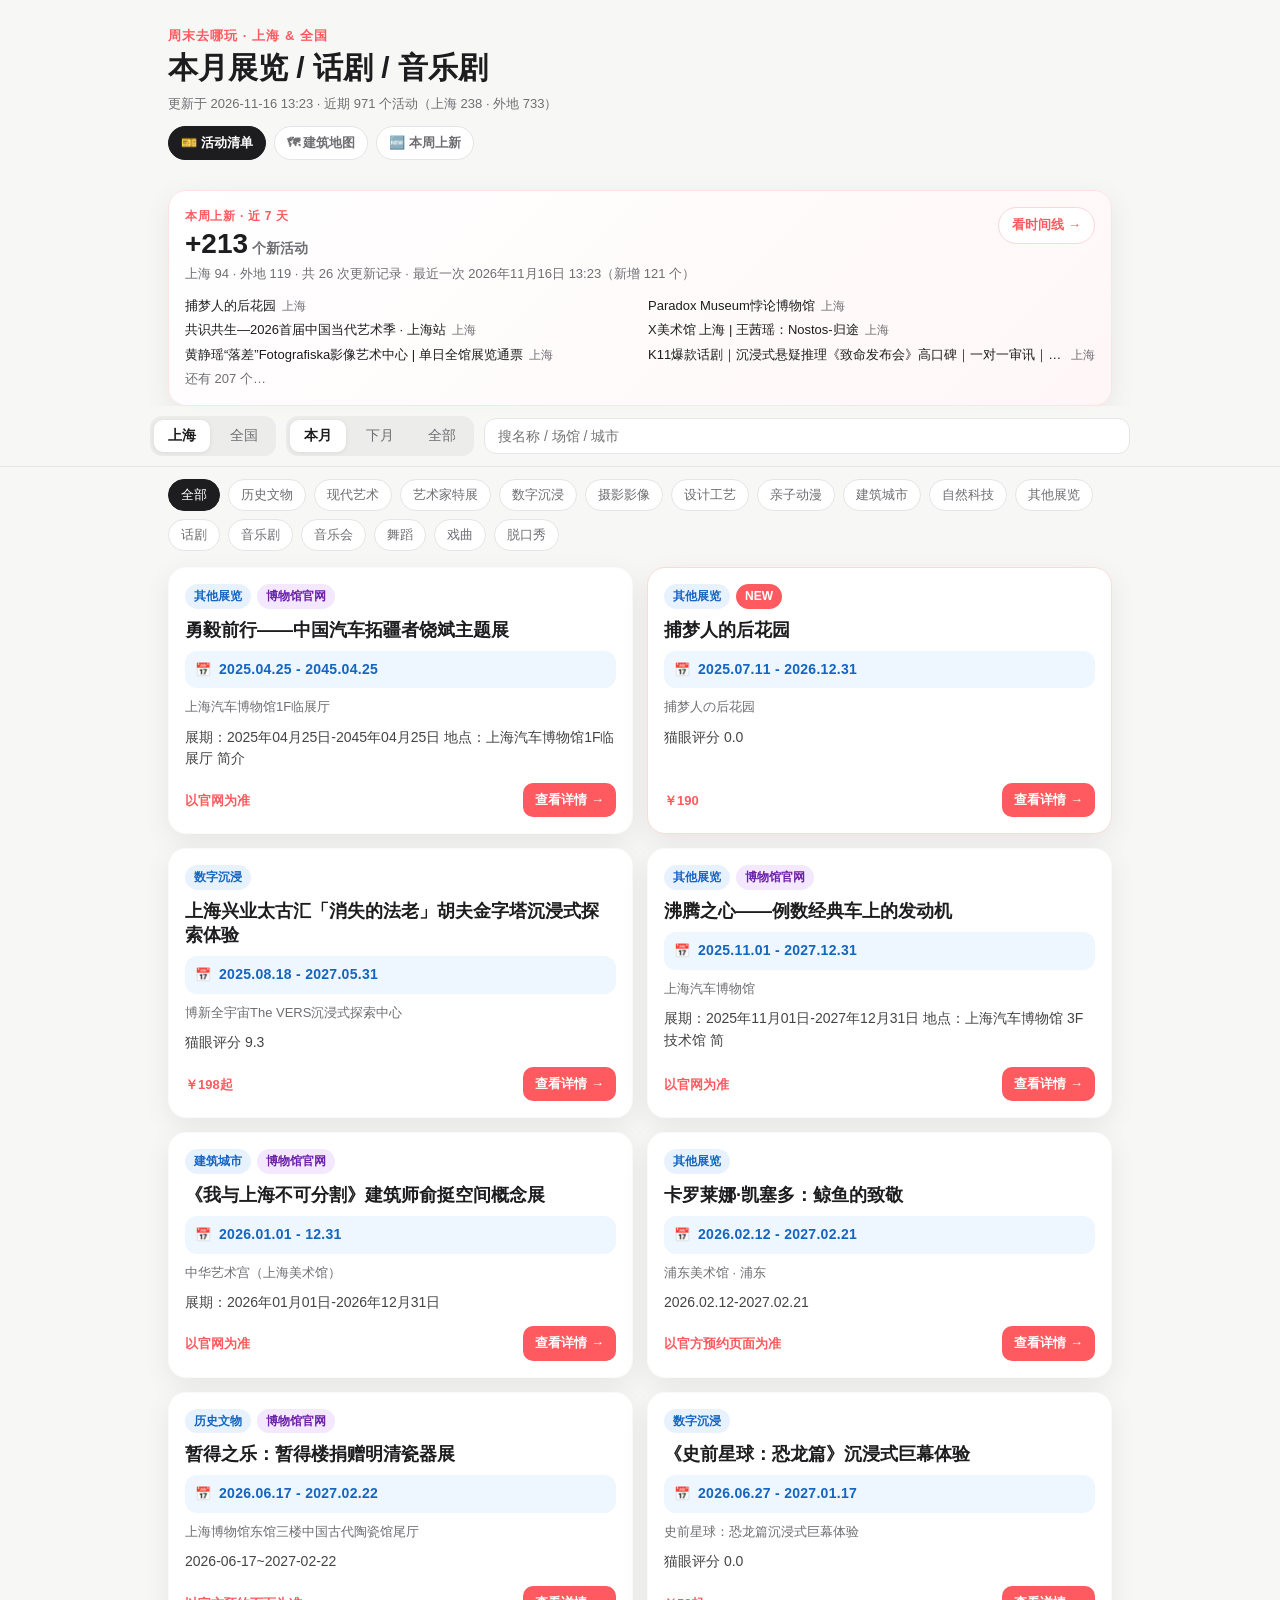
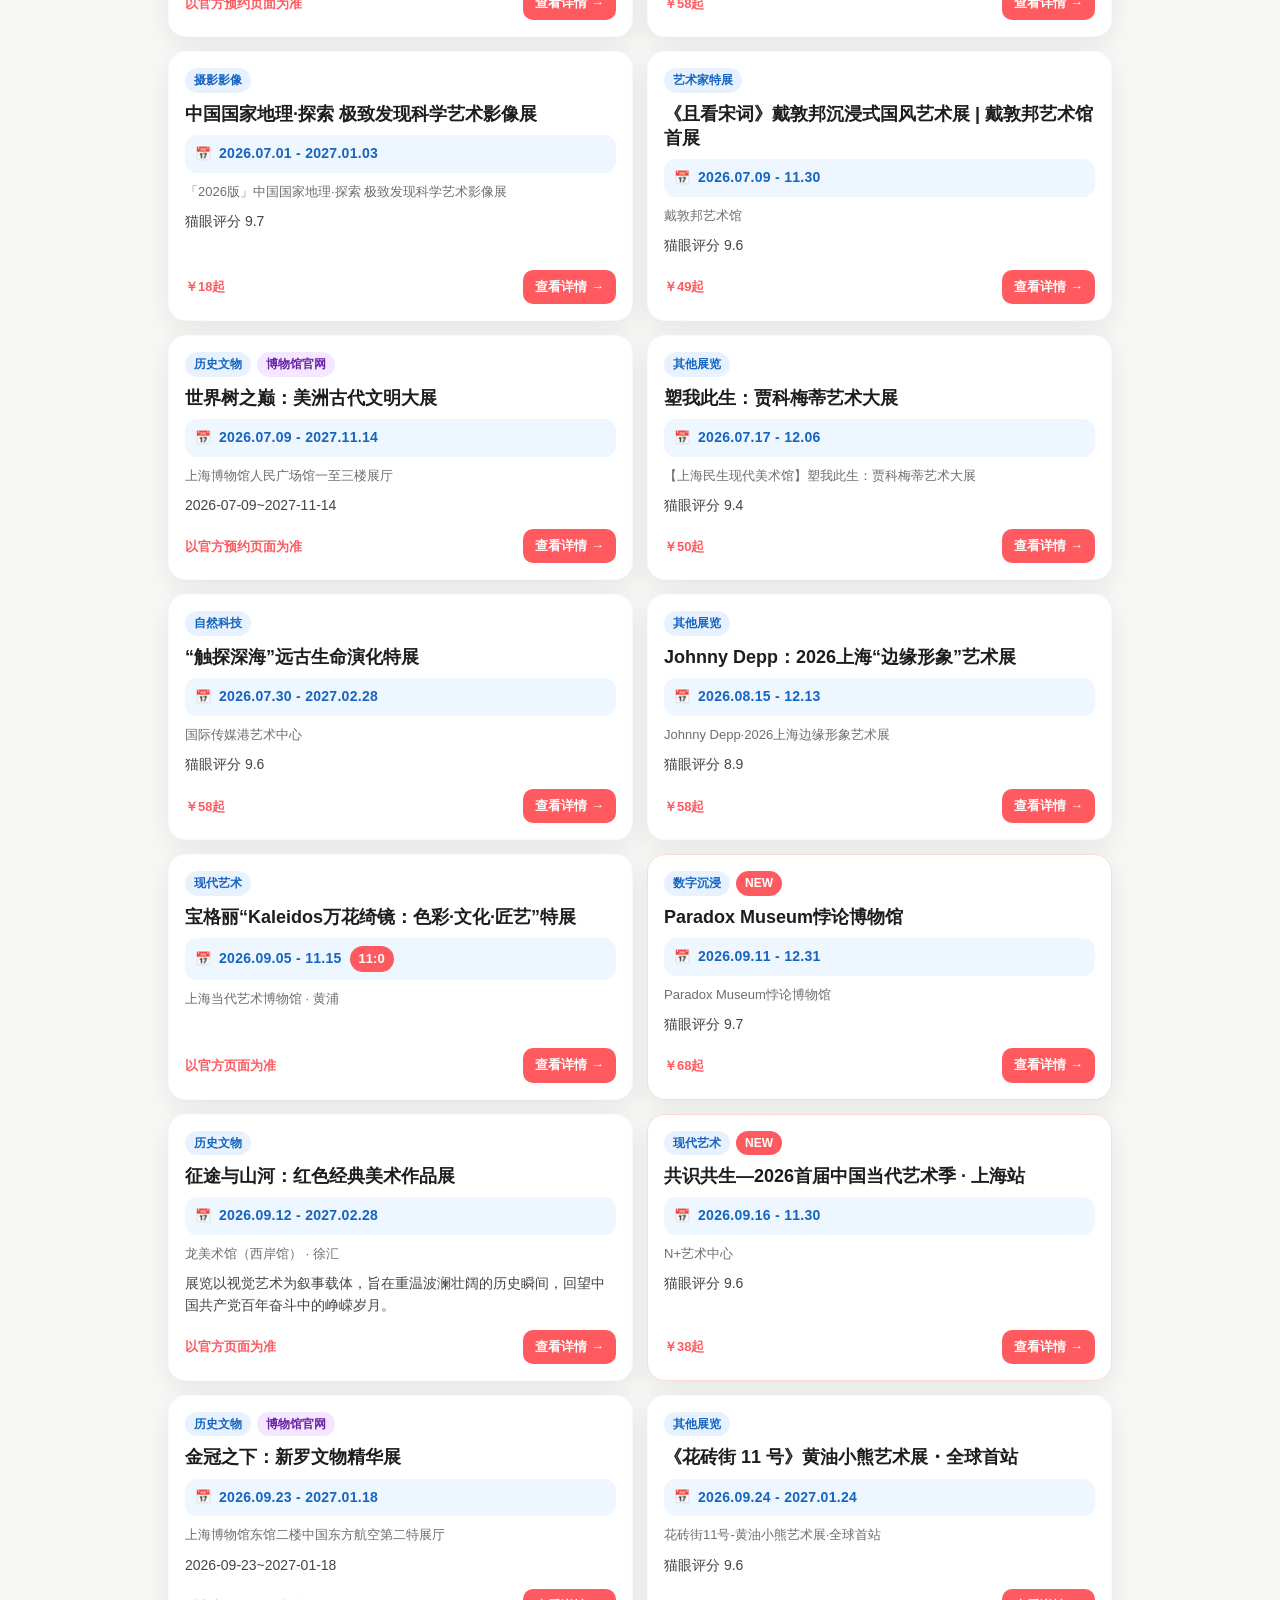
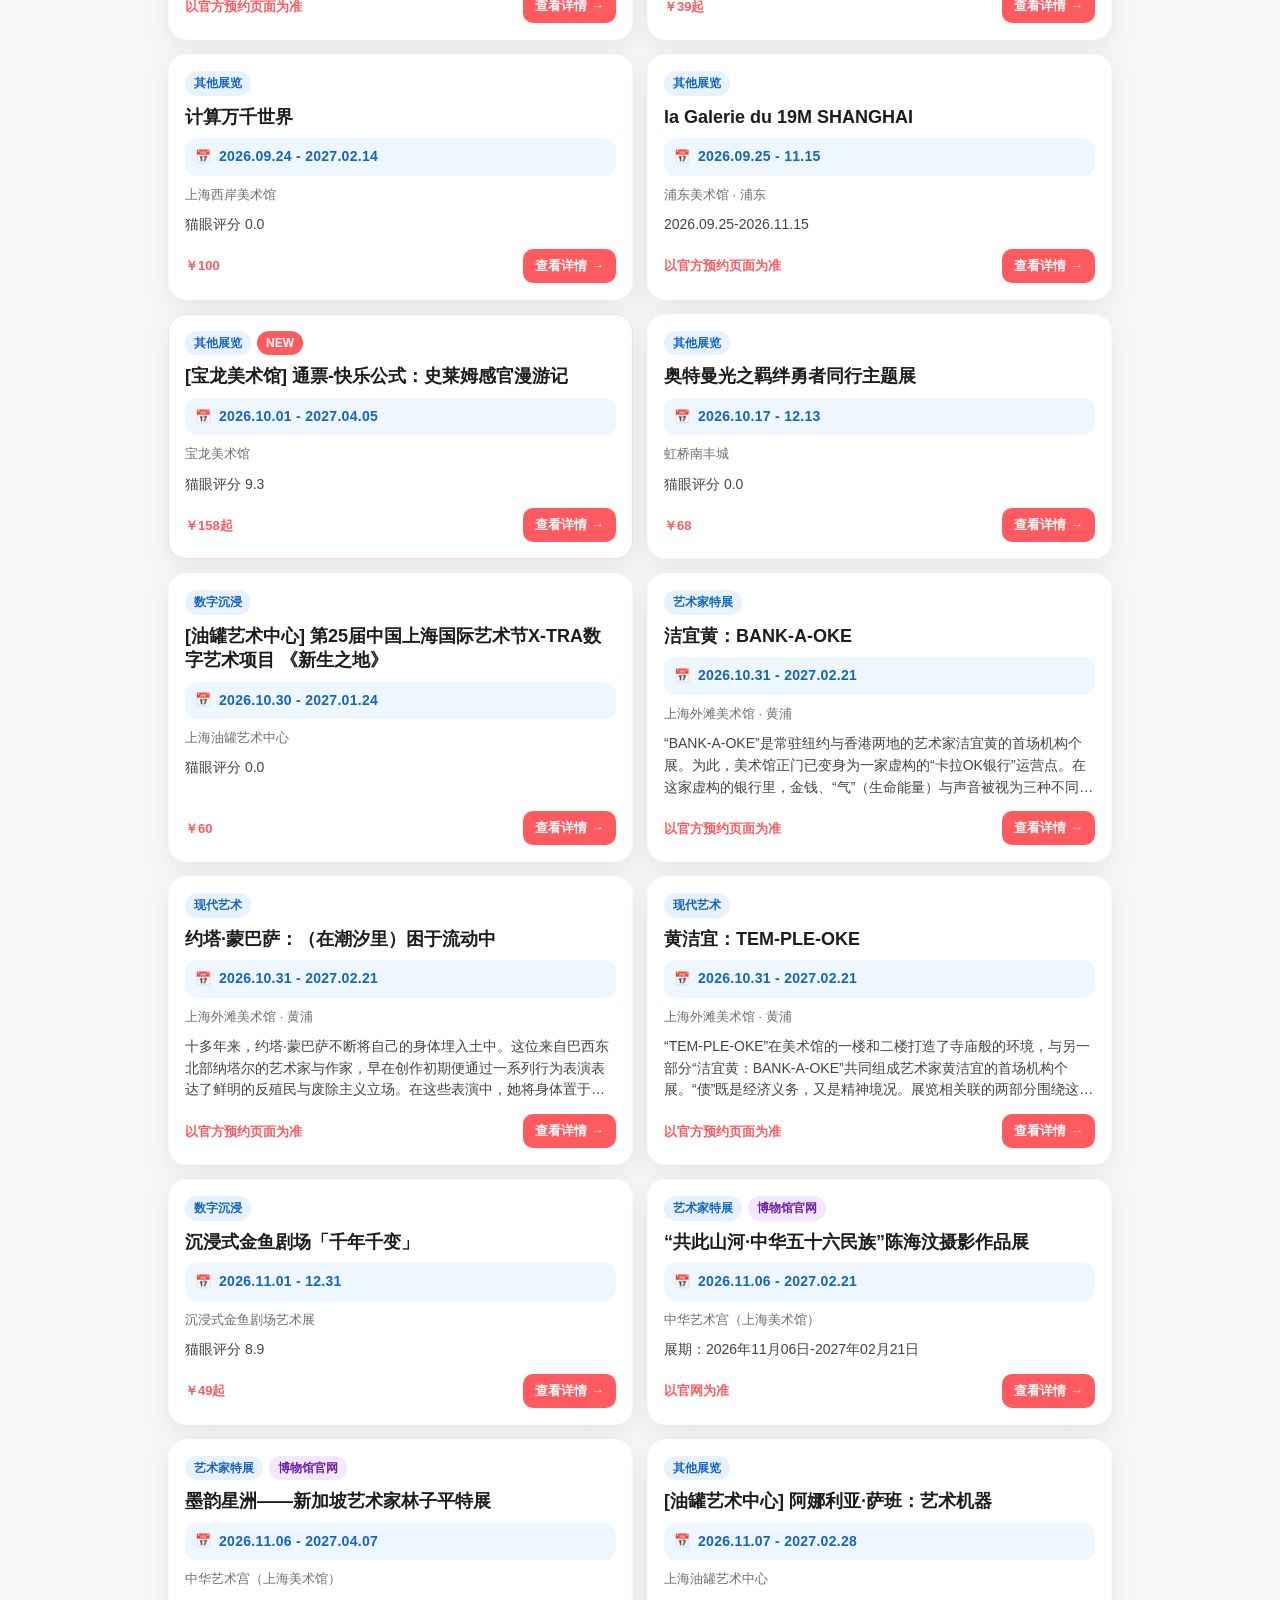
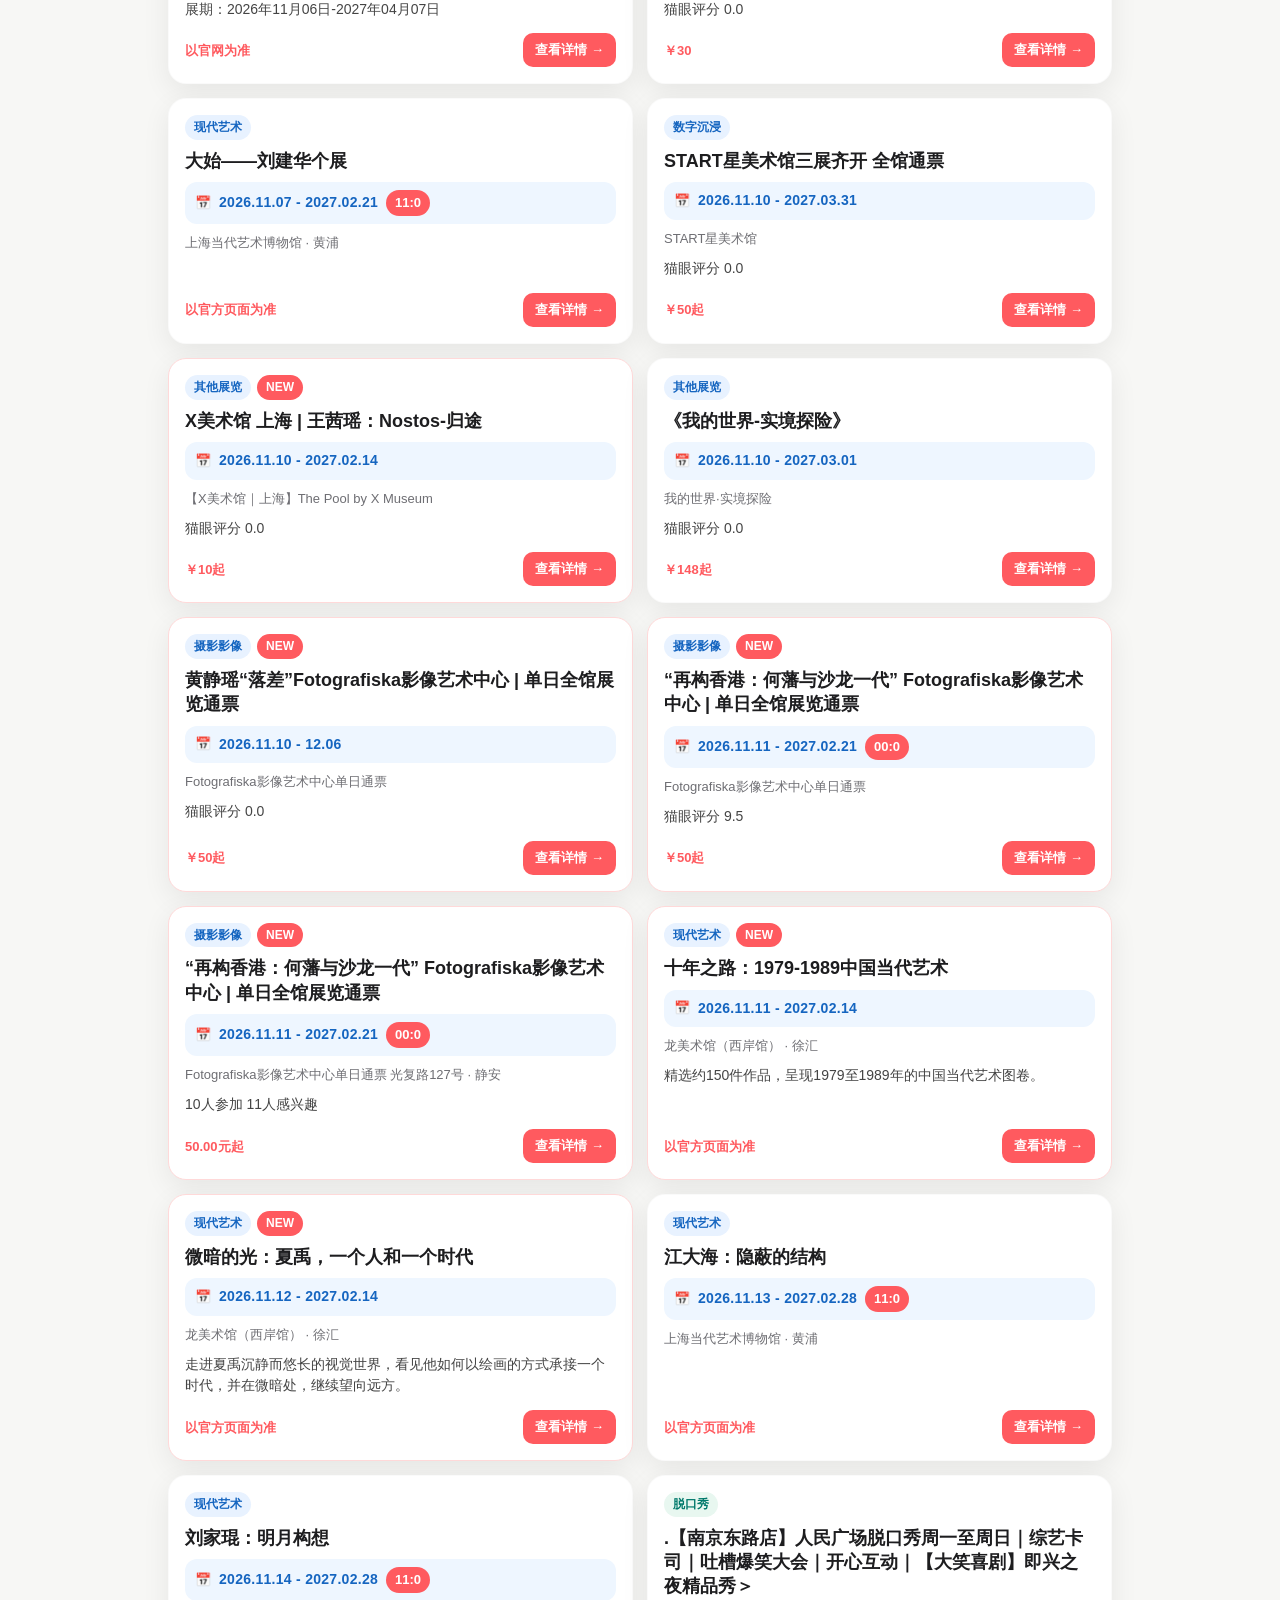
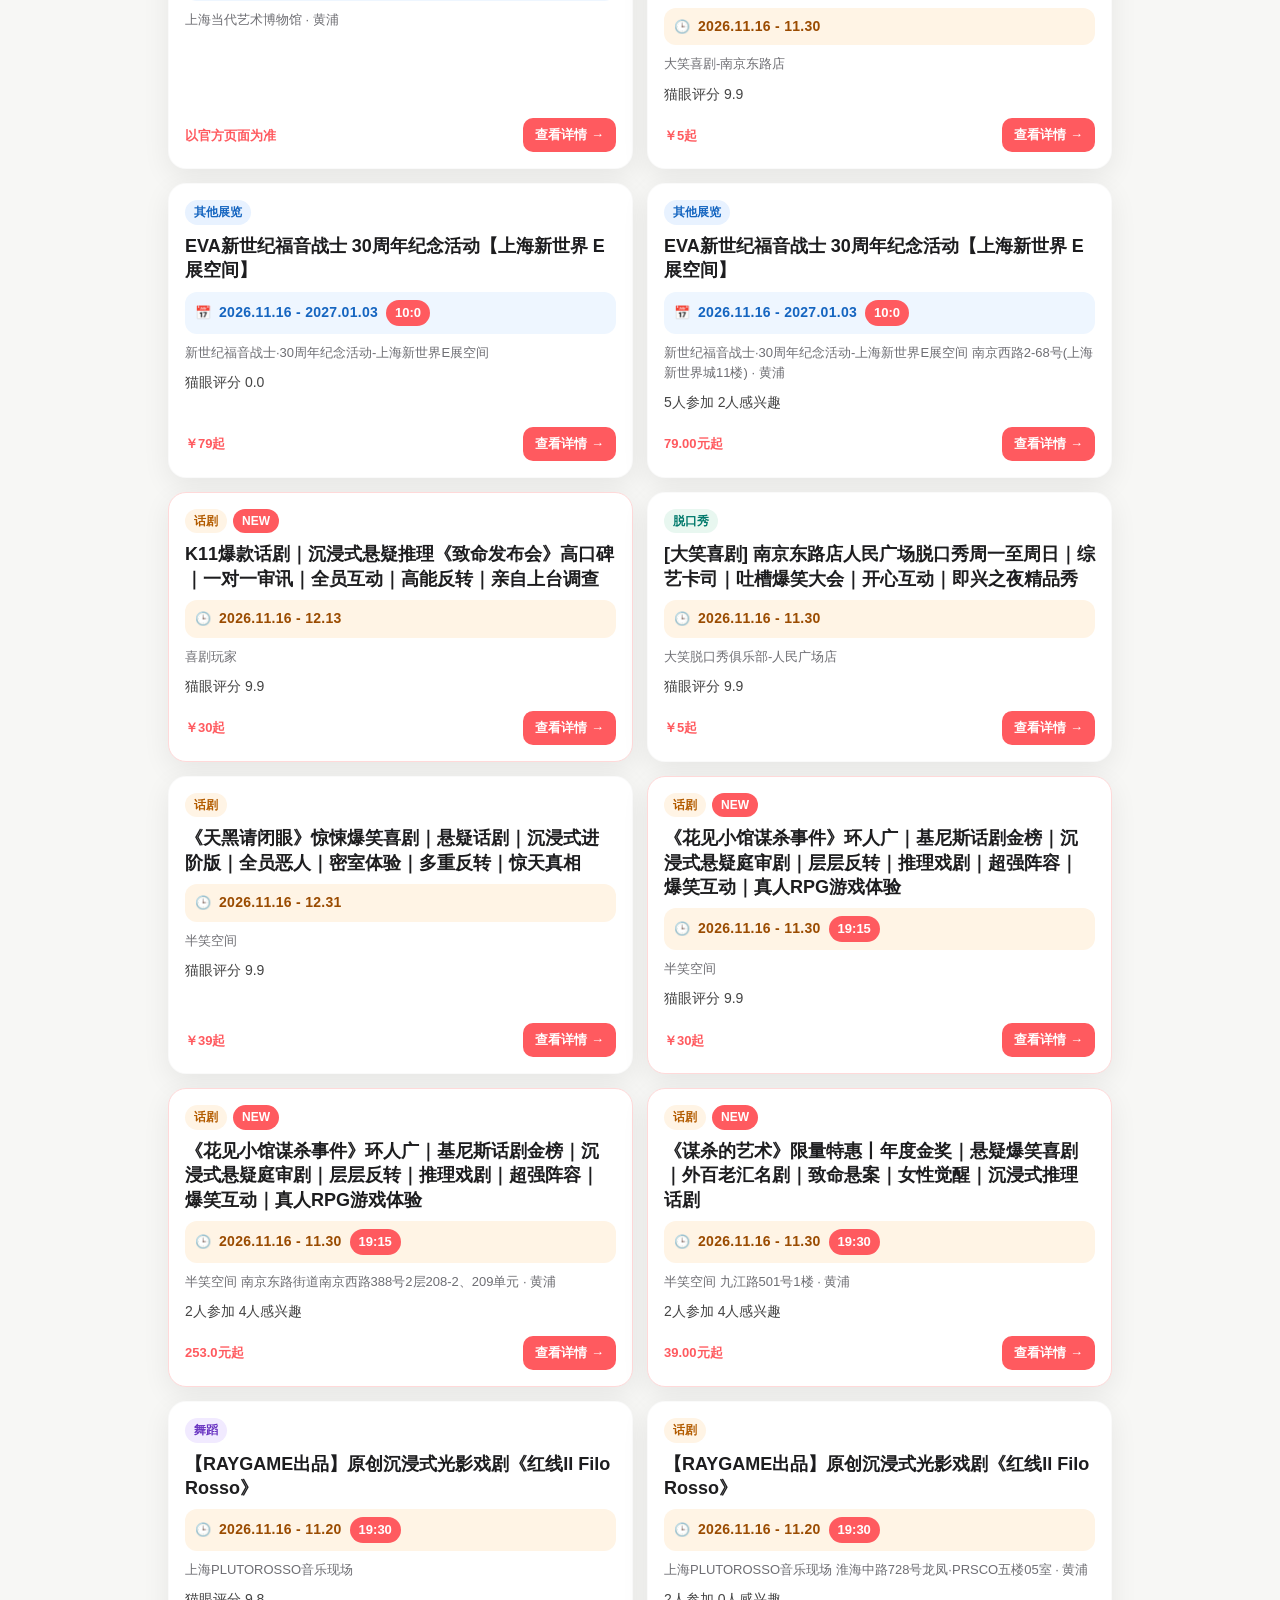
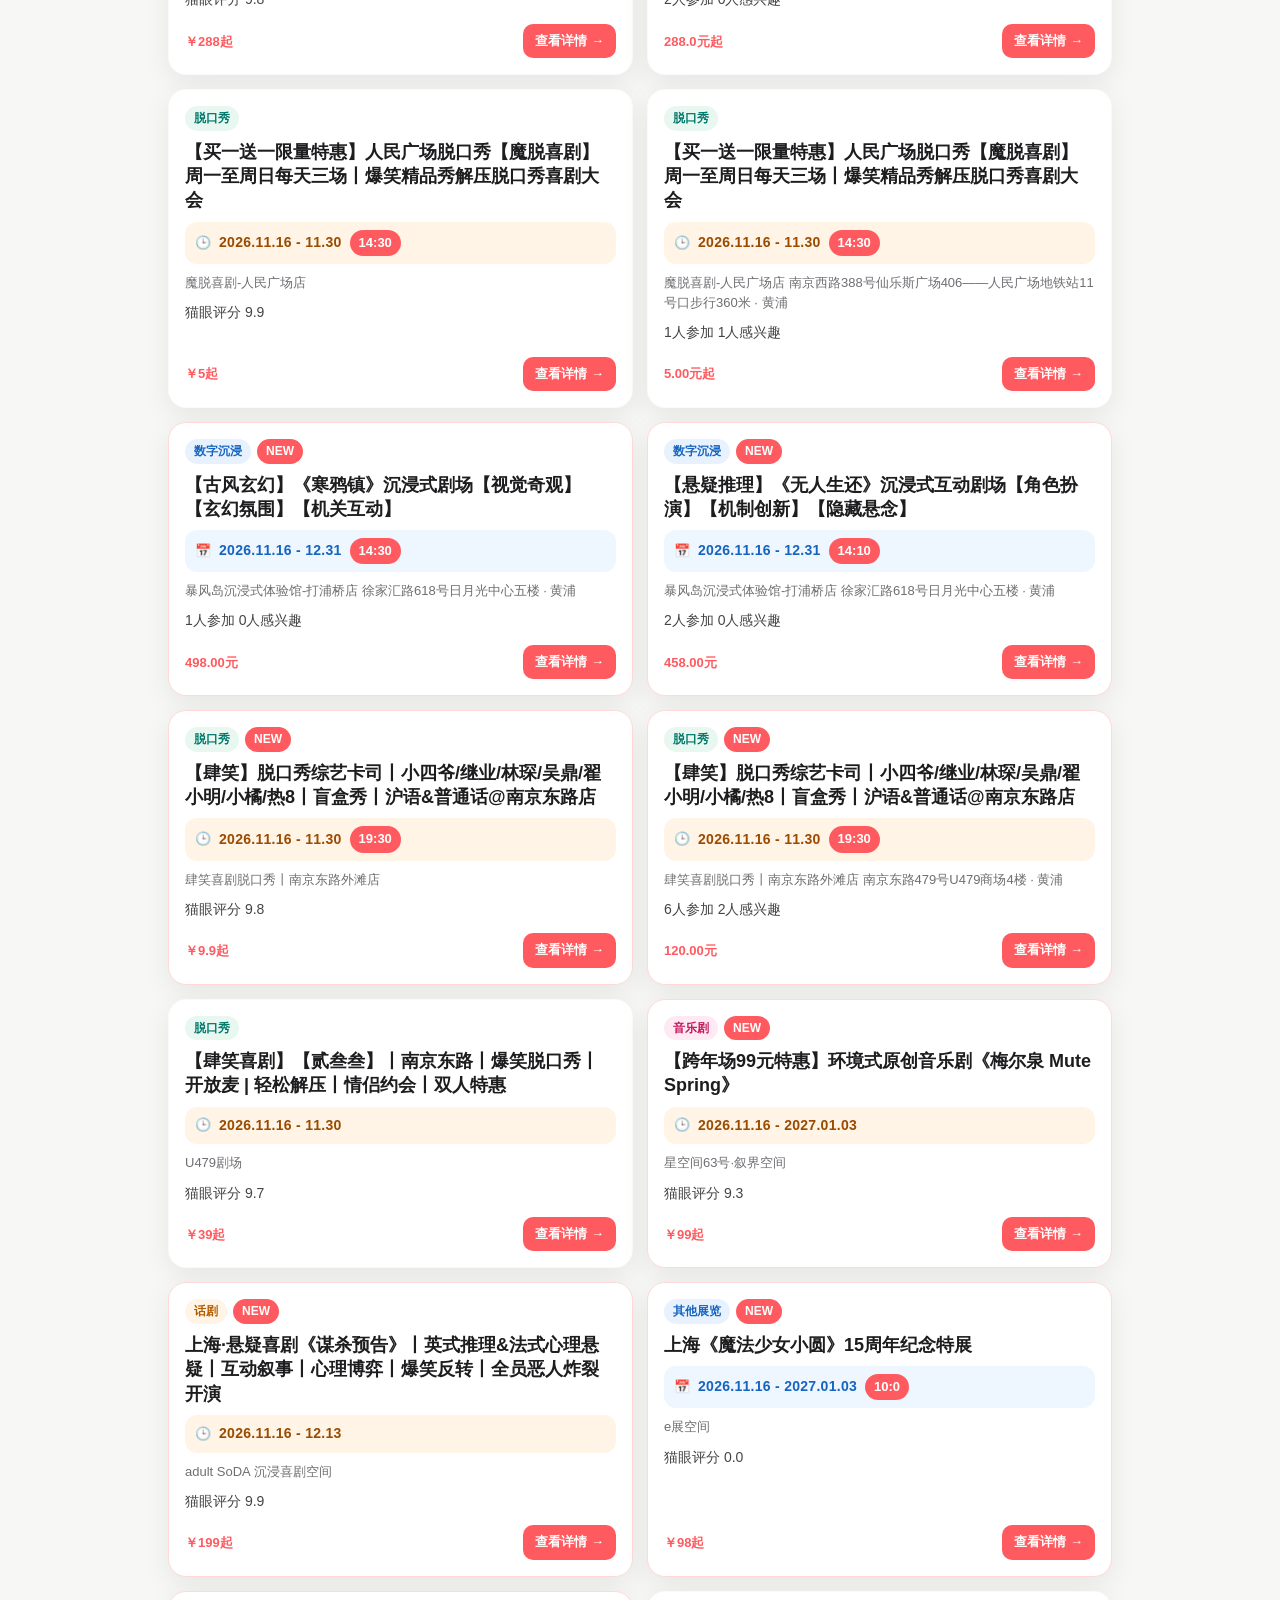
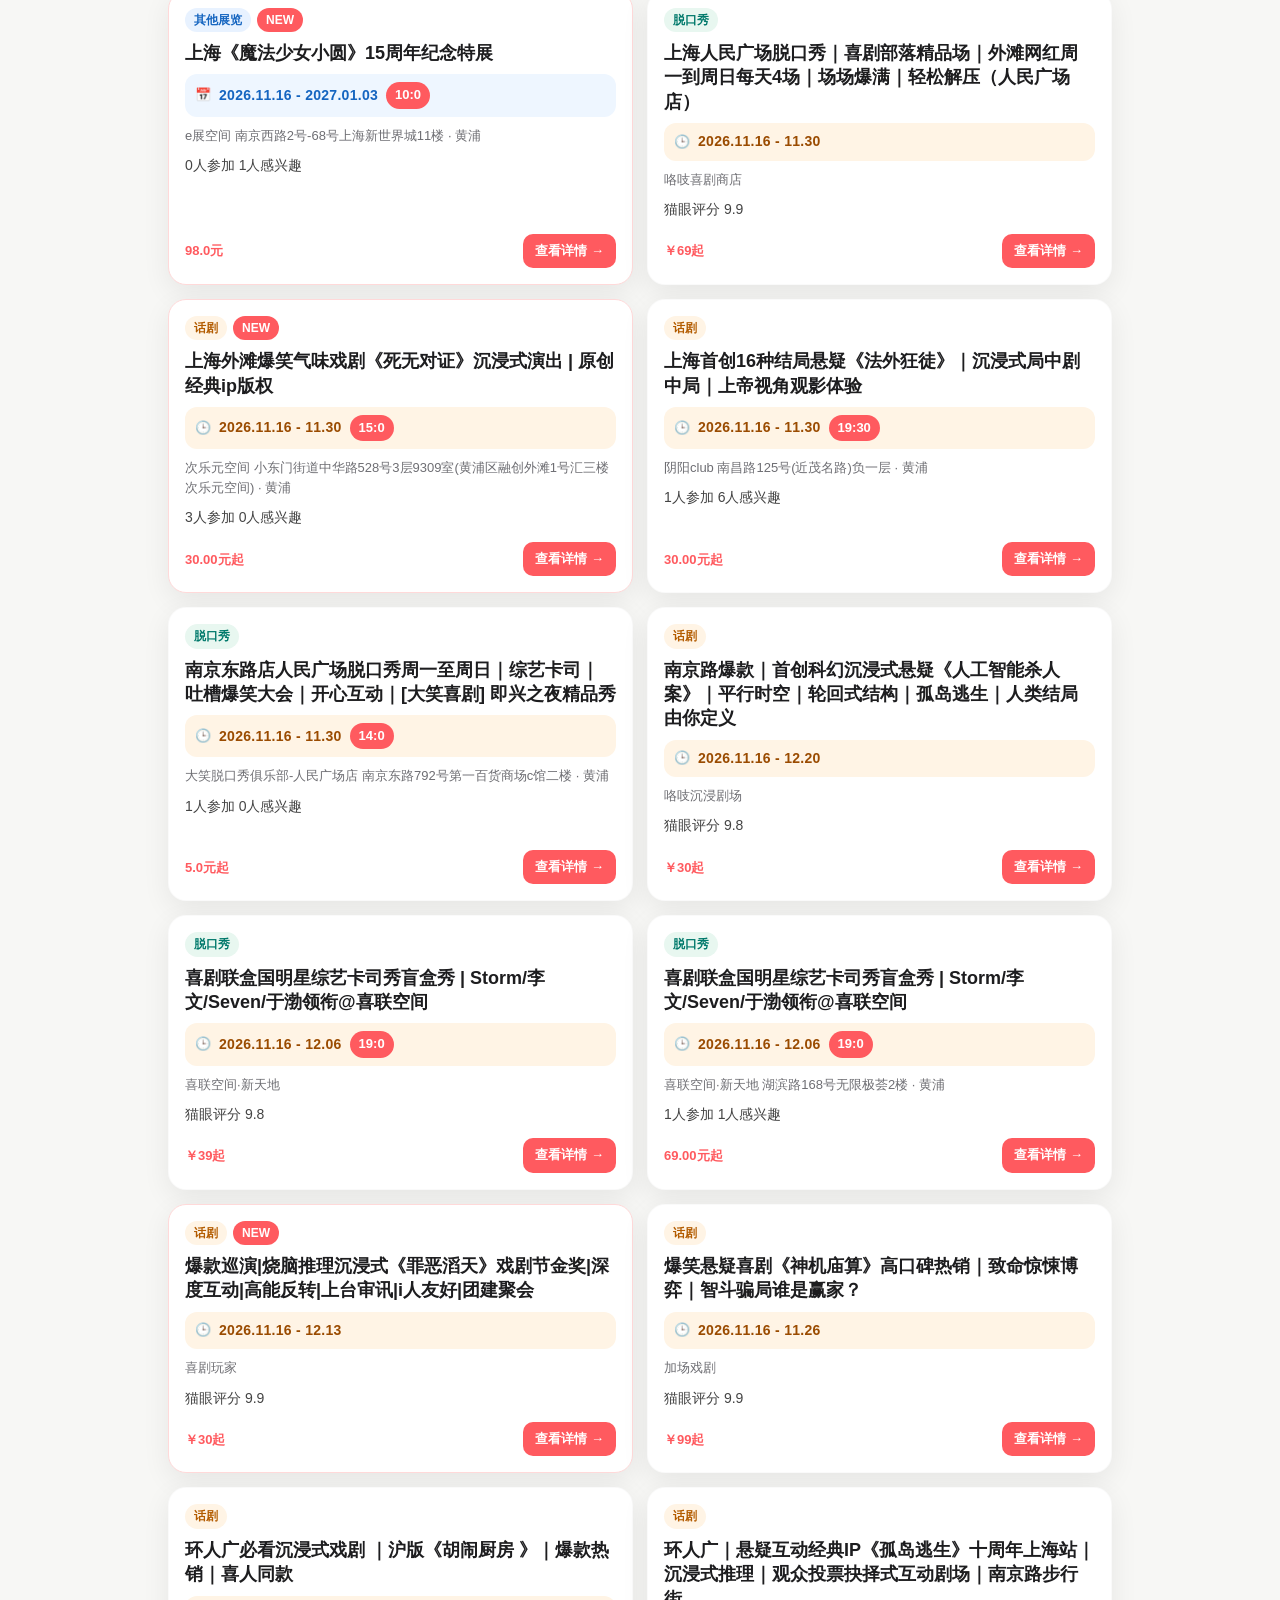
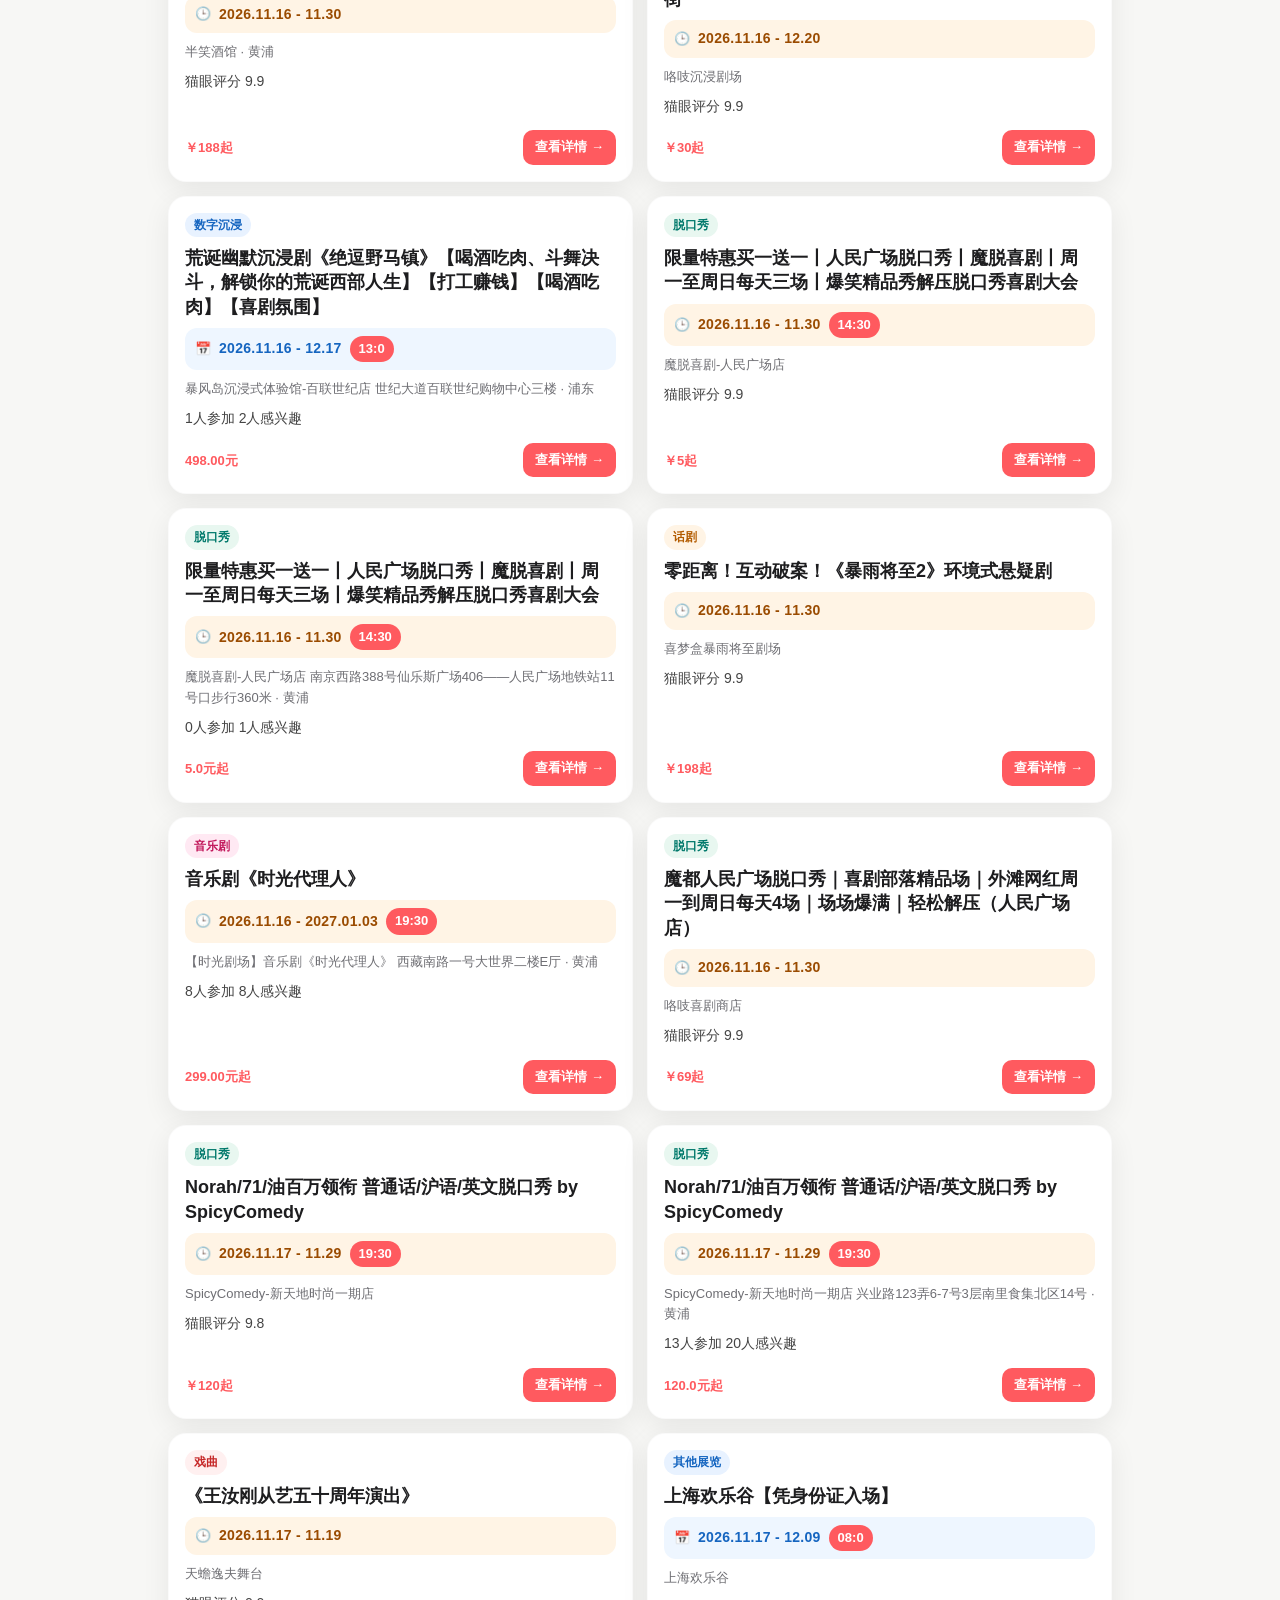
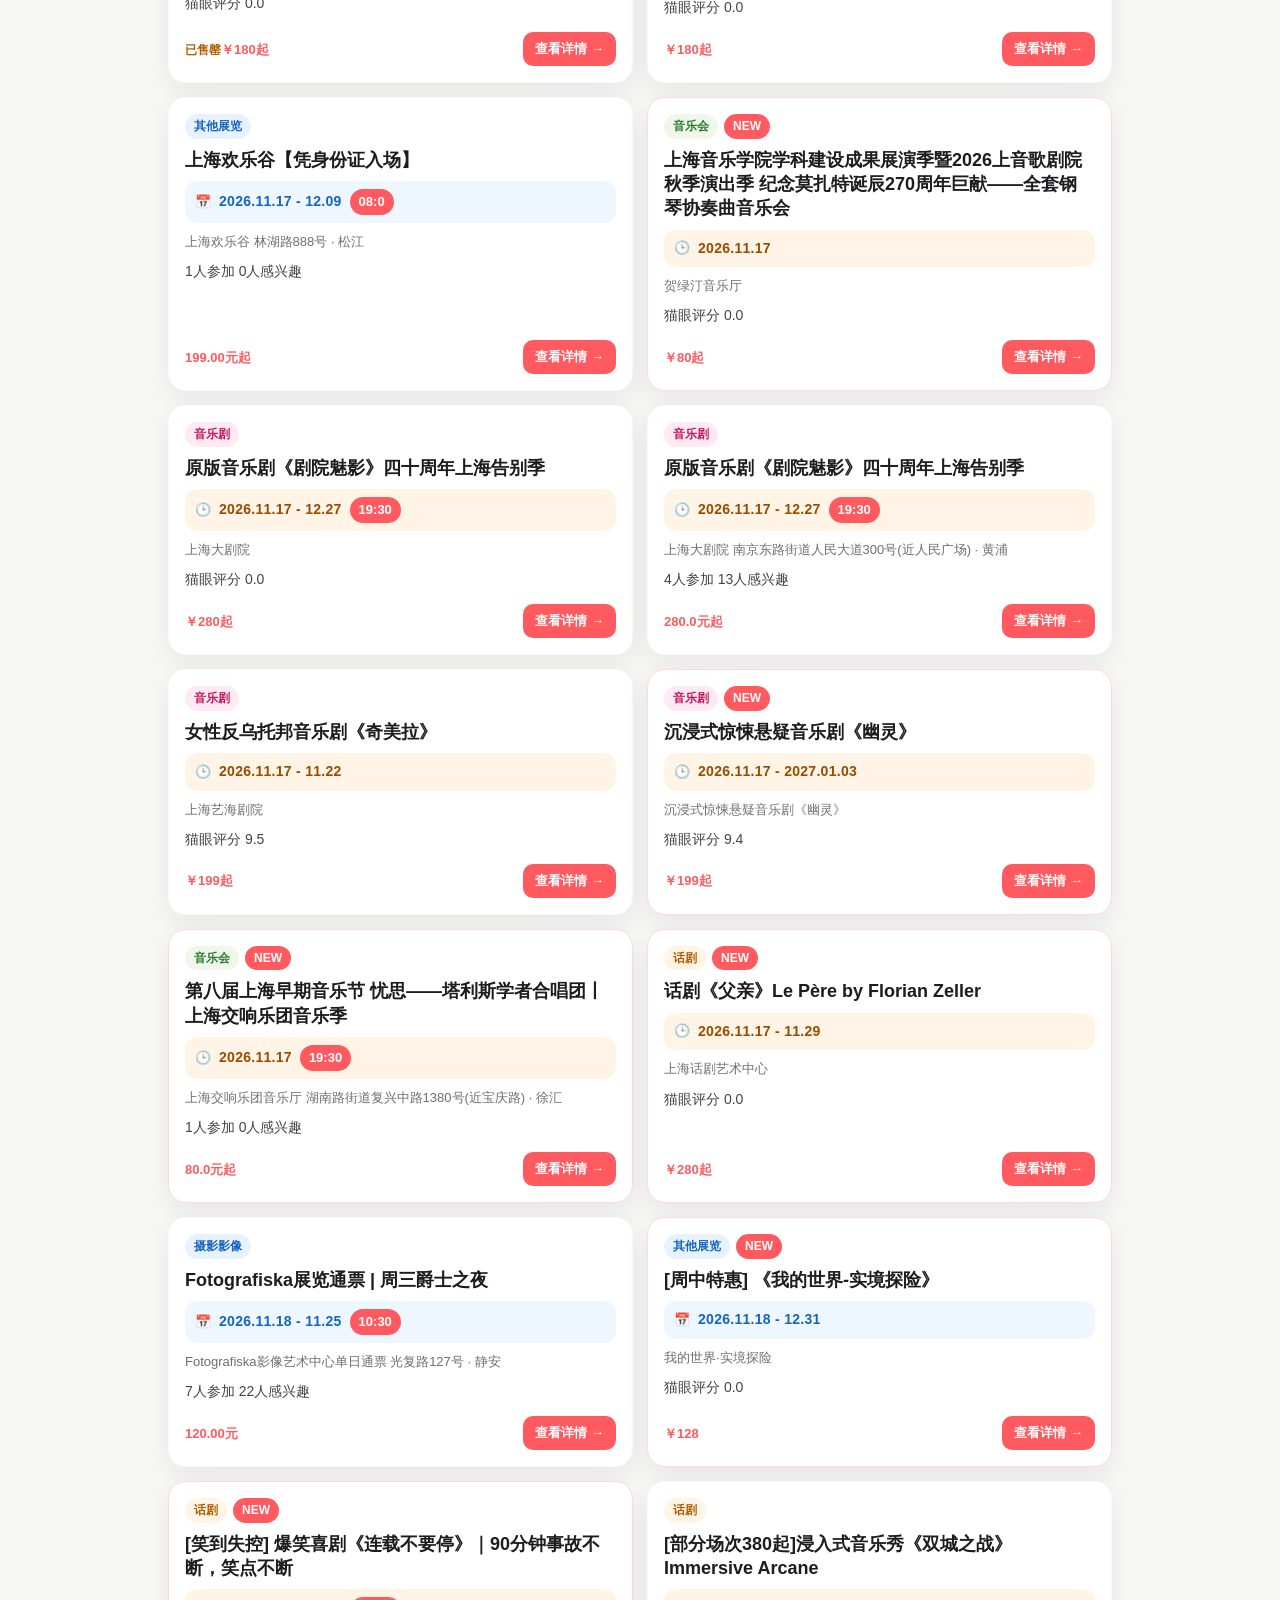
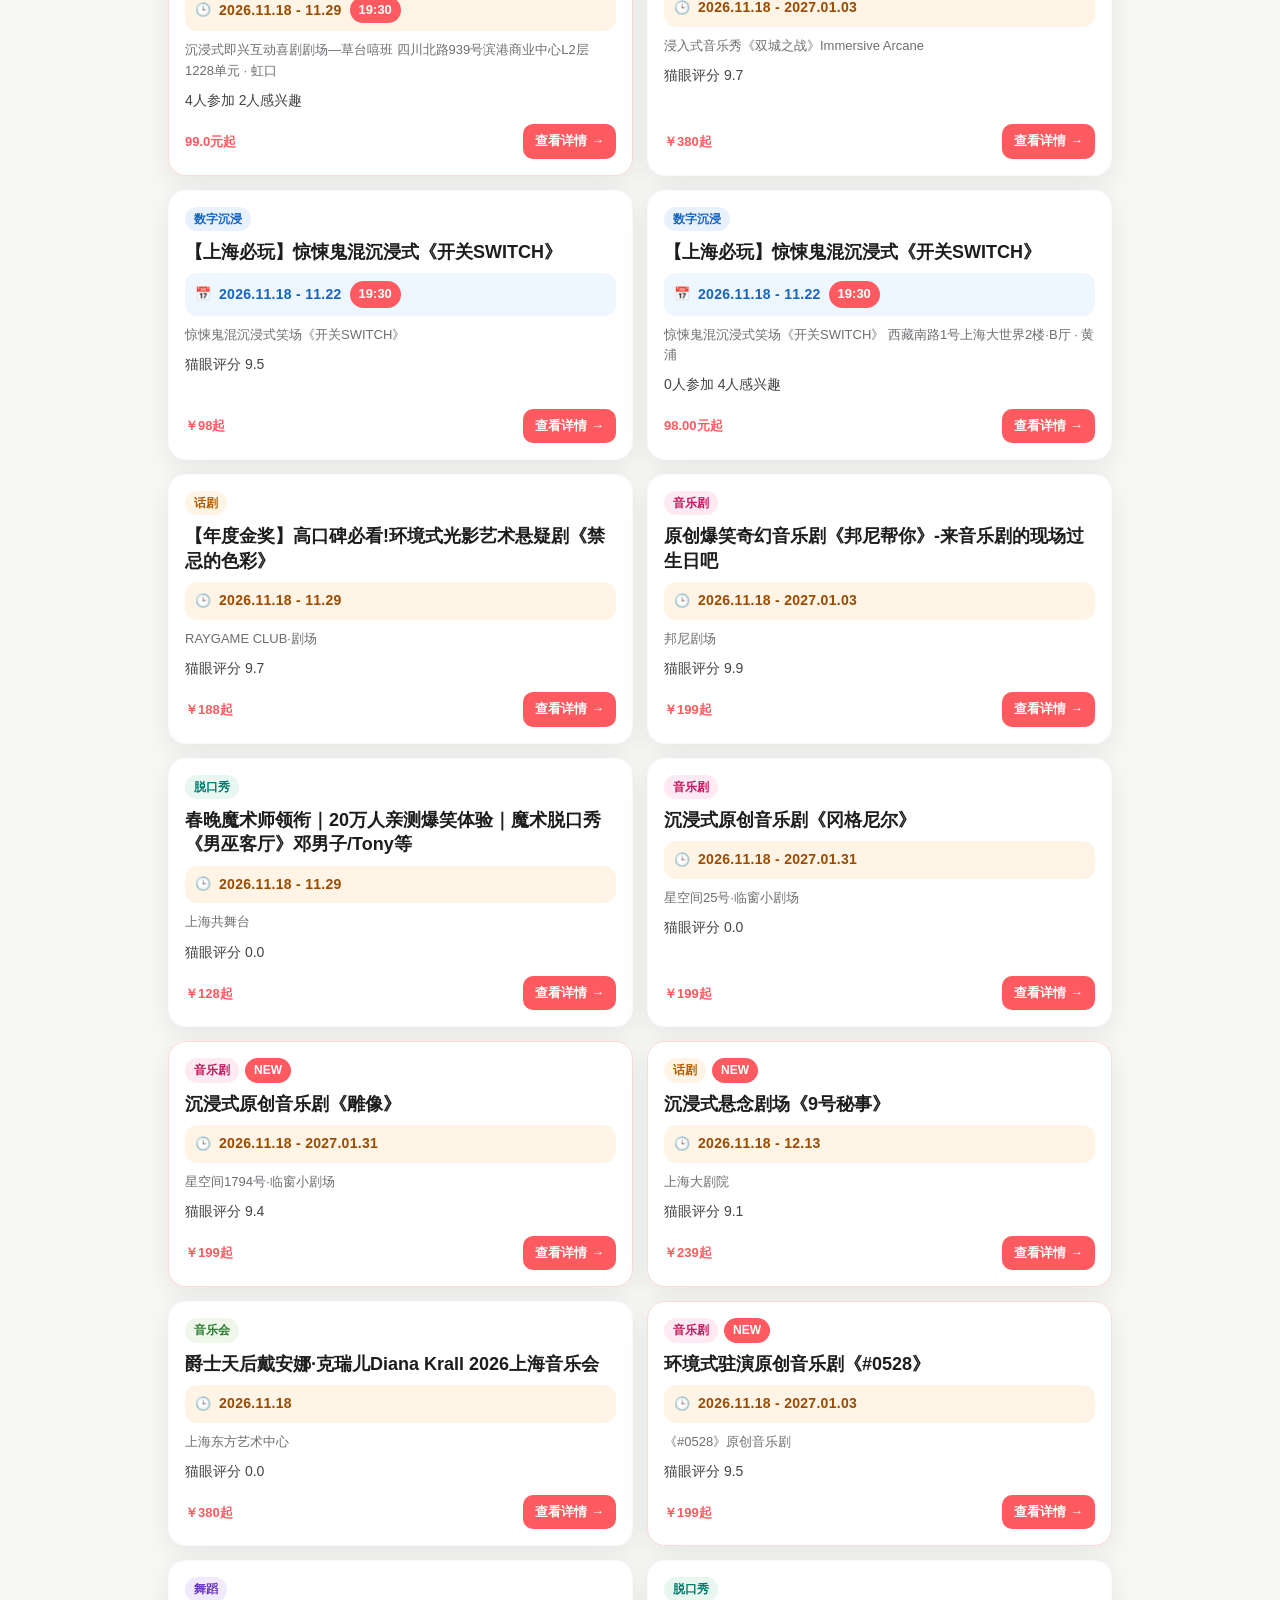
==== commit 3ca7624c: "自动更新上海活动清单" ====
--- a/docs/index.html
+++ b/docs/index.html
@@ -11,7 +11,7 @@
   <header class="hero">
     <p class="eyebrow">周末去哪玩 · 上海 &amp; 全国</p>
     <h1>本月展览 / 话剧 / 音乐剧</h1>
-    <p class="updated">更新于 2026-11-12 14:18 · 近期 1003 个活动（上海 238 · 外地 765）</p>
+    <p class="updated">更新于 2026-11-16 13:23 · 近期 971 个活动（上海 238 · 外地 733）</p>
     <nav class="site-nav" aria-label="站点导航">
       <a class="active" href="index.html" aria-current="page">🎫 活动清单</a>
       <a href="map.html">🗺 建筑地图</a>
@@ -23,12 +23,12 @@
     <div class="updates-inner">
       <div class="updates-main">
         <p class="updates-kicker">本周上新 · 近 7 天</p>
-        <p class="updates-count">+203<span> 个新活动</span></p>
-        <p class="updates-meta">上海 81 · 外地 122 · 共 25 次更新记录 · 最近一次 2026年11月12日 14:18（新增 99 个）</p>
+        <p class="updates-count">+213<span> 个新活动</span></p>
+        <p class="updates-meta">上海 94 · 外地 119 · 共 26 次更新记录 · 最近一次 2026年11月16日 13:23（新增 121 个）</p>
       </div>
       <a class="updates-link" href="new.html">看时间线 →</a>
       <ul class="updates-list">
-        <li><a href="https://www.gewara.com/detail/507143" target="_blank" rel="noopener noreferrer">[宝龙美术馆] 通票-快乐公式：史莱姆感官漫游记</a><span class="up-city">上海</span></li><li><a href="https://www.gewara.com/detail/307511" target="_blank" rel="noopener noreferrer">“再构香港：何藩与沙龙一代” Fotografiska影像艺术中心 | 单日全馆展览通票</a><span class="up-city">上海</span></li><li><a href="http://www.thelongmuseum.org/exhibition-369/detail-2019.html" target="_blank" rel="noopener noreferrer">十年之路：1979-1989中国当代艺术</a><span class="up-city">上海</span></li><li><a href="https://www.gewara.com/detail/517990" target="_blank" rel="noopener noreferrer">[周中特惠] 《我的世界-实境探险》</a><span class="up-city">上海</span></li><li><a href="https://www.gewara.com/detail/376746" target="_blank" rel="noopener noreferrer">【肆笑】脱口秀综艺卡司丨小四爷/继业/林琛/吴鼎/翟小明/小橘/热8丨盲盒秀丨沪语&amp;普通话@南京东路店</a><span class="up-city">上海</span></li><li><a href="http://www.thelongmuseum.org/exhibition-369/detail-2018.html" target="_blank" rel="noopener noreferrer">微暗的光：夏禹，一个人和一个时代</a><span class="up-city">上海</span></li><li class="up-more">还有 197 个…</li>
+        <li><a href="https://www.gewara.com/detail/418490" target="_blank" rel="noopener noreferrer">捕梦人的后花园</a><span class="up-city">上海</span></li><li><a href="https://www.gewara.com/detail/506649" target="_blank" rel="noopener noreferrer">Paradox Museum悖论博物馆</a><span class="up-city">上海</span></li><li><a href="https://www.gewara.com/detail/505701" target="_blank" rel="noopener noreferrer">共识共生—2026首届中国当代艺术季 · 上海站</a><span class="up-city">上海</span></li><li><a href="https://www.gewara.com/detail/517694" target="_blank" rel="noopener noreferrer">X美术馆 上海 | 王茜瑶：Nostos-归途</a><span class="up-city">上海</span></li><li><a href="https://www.gewara.com/detail/518592" target="_blank" rel="noopener noreferrer">黄静瑶“落差”Fotografiska影像艺术中心 | 单日全馆展览通票</a><span class="up-city">上海</span></li><li><a href="https://www.gewara.com/detail/501018" target="_blank" rel="noopener noreferrer">K11爆款话剧｜沉浸式悬疑推理《致命发布会》高口碑｜一对一审讯｜全员互动｜高能反转｜亲自上台调查</a><span class="up-city">上海</span></li><li class="up-more">还有 207 个…</li>
       </ul>
     </div>
   </section>
@@ -50,7 +50,7 @@
     <button class="chip active" data-cat="all">全部</button><button class="chip" data-cat="历史文物">历史文物</button><button class="chip" data-cat="现代艺术">现代艺术</button><button class="chip" data-cat="艺术家特展">艺术家特展</button><button class="chip" data-cat="数字沉浸">数字沉浸</button><button class="chip" data-cat="摄影影像">摄影影像</button><button class="chip" data-cat="设计工艺">设计工艺</button><button class="chip" data-cat="亲子动漫">亲子动漫</button><button class="chip" data-cat="建筑城市">建筑城市</button><button class="chip" data-cat="自然科技">自然科技</button><button class="chip" data-cat="其他展览">其他展览</button><button class="chip" data-cat="话剧">话剧</button><button class="chip" data-cat="音乐剧">音乐剧</button><button class="chip" data-cat="音乐会">音乐会</button><button class="chip" data-cat="舞蹈">舞蹈</button><button class="chip" data-cat="戏曲">戏曲</button><button class="chip" data-cat="脱口秀">脱口秀</button>
   </div>
   <div class="chips city-chips" id="city-chips" hidden>
-    <button class="chip active" data-city="all">全部城市<span class="n">573</span></button><button class="chip" data-city="北京">北京<span class="n">53</span></button><button class="chip" data-city="南京">南京<span class="n">43</span></button><button class="chip" data-city="广州">广州<span class="n">39</span></button><button class="chip" data-city="杭州">杭州<span class="n">33</span></button><button class="chip" data-city="深圳">深圳<span class="n">31</span></button><button class="chip" data-city="武汉">武汉<span class="n">28</span></button><button class="chip" data-city="长沙">长沙<span class="n">27</span></button><button class="chip" data-city="成都">成都<span class="n">24</span></button><button class="chip" data-city="合肥">合肥<span class="n">22</span></button><button class="chip" data-city="天津">天津<span class="n">22</span></button><button class="chip" data-city="沈阳">沈阳<span class="n">22</span></button><button class="chip" data-city="西安">西安<span class="n">21</span></button><button class="chip" data-city="济南">济南<span class="n">17</span></button><button class="chip" data-city="苏州">苏州<span class="n">17</span></button><button class="chip" data-city="青岛">青岛<span class="n">16</span></button><button class="chip" data-city="厦门">厦门<span class="n">14</span></button><button class="chip" data-city="重庆">重庆<span class="n">14</span></button><button class="chip" data-city="东莞">东莞<span class="n">12</span></button><button class="chip" data-city="昆明">昆明<span class="n">12</span></button><button class="chip" data-city="郑州">郑州<span class="n">12</span></button><button class="chip" data-city="太原">太原<span class="n">11</span></button><button class="chip" data-city="石家庄">石家庄<span class="n">11</span></button><button class="chip" data-city="哈尔滨">哈尔滨<span class="n">10</span></button><button class="chip" data-city="宁波">宁波<span class="n">10</span></button><button class="chip" data-city="佛山">佛山<span class="n">7</span></button><button class="chip" data-city="南昌">南昌<span class="n">7</span></button><button class="chip" data-city="大连">大连<span class="n">7</span></button><button class="chip" data-city="无锡">无锡<span class="n">7</span></button><button class="chip" data-city="贵阳">贵阳<span class="n">7</span></button><button class="chip" data-city="福州">福州<span class="n">5</span></button><button class="chip" data-city="海口">海口<span class="n">3</span></button><button class="chip" data-city="南宁">南宁<span class="n">2</span></button><button class="chip" data-city="大庆">大庆<span class="n">2</span></button><button class="chip" data-city="扬州">扬州<span class="n">1</span></button><button class="chip" data-city="桂林">桂林<span class="n">1</span></button><button class="chip" data-city="泉州">泉州<span class="n">1</span></button><button class="chip" data-city="洛阳">洛阳<span class="n">1</span></button><button class="chip" data-city="长春">长春<span class="n">1</span></button>
+    <button class="chip active" data-city="all">全部城市<span class="n">509</span></button><button class="chip" data-city="北京">北京<span class="n">48</span></button><button class="chip" data-city="南京">南京<span class="n">40</span></button><button class="chip" data-city="广州">广州<span class="n">35</span></button><button class="chip" data-city="杭州">杭州<span class="n">31</span></button><button class="chip" data-city="深圳">深圳<span class="n">29</span></button><button class="chip" data-city="长沙">长沙<span class="n">27</span></button><button class="chip" data-city="武汉">武汉<span class="n">24</span></button><button class="chip" data-city="成都">成都<span class="n">23</span></button><button class="chip" data-city="沈阳">沈阳<span class="n">19</span></button><button class="chip" data-city="西安">西安<span class="n">18</span></button><button class="chip" data-city="天津">天津<span class="n">17</span></button><button class="chip" data-city="合肥">合肥<span class="n">16</span></button><button class="chip" data-city="济南">济南<span class="n">15</span></button><button class="chip" data-city="苏州">苏州<span class="n">15</span></button><button class="chip" data-city="重庆">重庆<span class="n">13</span></button><button class="chip" data-city="东莞">东莞<span class="n">12</span></button><button class="chip" data-city="厦门">厦门<span class="n">12</span></button><button class="chip" data-city="青岛">青岛<span class="n">12</span></button><button class="chip" data-city="郑州">郑州<span class="n">11</span></button><button class="chip" data-city="太原">太原<span class="n">9</span></button><button class="chip" data-city="宁波">宁波<span class="n">9</span></button><button class="chip" data-city="昆明">昆明<span class="n">9</span></button><button class="chip" data-city="石家庄">石家庄<span class="n">9</span></button><button class="chip" data-city="哈尔滨">哈尔滨<span class="n">8</span></button><button class="chip" data-city="大连">大连<span class="n">7</span></button><button class="chip" data-city="佛山">佛山<span class="n">6</span></button><button class="chip" data-city="南昌">南昌<span class="n">6</span></button><button class="chip" data-city="无锡">无锡<span class="n">6</span></button><button class="chip" data-city="贵阳">贵阳<span class="n">6</span></button><button class="chip" data-city="福州">福州<span class="n">5</span></button><button class="chip" data-city="海口">海口<span class="n">4</span></button><button class="chip" data-city="南宁">南宁<span class="n">2</span></button><button class="chip" data-city="大庆">大庆<span class="n">2</span></button><button class="chip" data-city="扬州">扬州<span class="n">1</span></button><button class="chip" data-city="桂林">桂林<span class="n">1</span></button><button class="chip" data-city="泉州">泉州<span class="n">1</span></button><button class="chip" data-city="长春">长春<span class="n">1</span></button>
   </div>
   <main id="event-list">
     
@@ -72,6 +72,24 @@
         </div>
       </article>
 
+      <article class="card is-new" data-month="all current next" data-scope="sh" data-city="上海" data-category="其他展览" data-group="展览" data-search="捕梦人的后花园 捕梦人の后花园 上海  猫眼评分 0.0 其他展览 展览 ">
+        <div class="card-top">
+          <span class="badge-row"><span class="badge exhibit">其他展览</span><span class="badge new">NEW</span></span>
+        </div>
+        <h2>捕梦人的后花园</h2>
+        <div class="when exhibit">
+          <span class="when-icon">📅</span>
+          <span class="when-date">2025.07.11 - 2026.12.31</span>
+          
+        </div>
+        <p class="meta">捕梦人の后花园</p>
+        <p class="summary">猫眼评分 0.0</p>
+        <div class="card-bottom">
+          <span><span class="price">￥190</span></span>
+          <a class="button" href="https://www.gewara.com/detail/418490" target="_blank" rel="noopener noreferrer">查看详情 →</a>
+        </div>
+      </article>
+
       <article class="card" data-month="all current next" data-scope="sh" data-city="上海" data-category="数字沉浸" data-group="展览" data-search="上海兴业太古汇「消失的法老」胡夫金字塔沉浸式探索体验 博新全宇宙the vers沉浸式探索中心 上海  猫眼评分 9.3 数字沉浸 展览 ">
         <div class="card-top">
           <span class="badge-row"><span class="badge exhibit">数字沉浸</span></span>
@@ -90,24 +108,6 @@
         </div>
       </article>
 
-      <article class="card" data-month="all current next" data-scope="sh" data-city="上海" data-category="数字沉浸" data-group="展览" data-search="【上海】「凡尔赛·太阳王的失落花园」探寻失落的皇家秘境 【光域奇境】沉浸式体验中心 上海  猫眼评分 9.4 数字沉浸 展览 ">
-        <div class="card-top">
-          <span class="badge-row"><span class="badge exhibit">数字沉浸</span></span>
-        </div>
-        <h2>【上海】「凡尔赛·太阳王的失落花园」探寻失落的皇家秘境</h2>
-        <div class="when exhibit">
-          <span class="when-icon">📅</span>
-          <span class="when-date">2025.09.24 - 2027.07.24</span>
-          
-        </div>
-        <p class="meta">【光域奇境】沉浸式体验中心</p>
-        <p class="summary">猫眼评分 9.4</p>
-        <div class="card-bottom">
-          <span><span class="price">￥98起</span></span>
-          <a class="button" href="https://www.gewara.com/detail/436105" target="_blank" rel="noopener noreferrer">查看详情 →</a>
-        </div>
-      </article>
-
       <article class="card" data-month="all current next" data-scope="sh" data-city="上海" data-category="其他展览" data-group="展览" data-search="沸腾之心——例数经典车上的发动机 上海汽车博物馆 上海  展期：2025年11月01日-2027年12月31日 地点：上海汽车博物馆 3f技术馆 简 其他展览 展览 ">
         <div class="card-top">
           <span class="badge-row"><span class="badge exhibit">其他展览</span><span class="badge museum" title="来自博物馆官网，多数免费或需预约，具体以详情页为准">博物馆官网</span></span>
@@ -126,24 +126,6 @@
         </div>
       </article>
 
-      <article class="card is-new" data-month="all current" data-scope="sh" data-city="上海" data-category="数字沉浸" data-group="展览" data-search="解构重现-文艺复兴光影艺术展 解构重现文艺复兴光影艺术展 上海 徐汇 猫眼评分 9.3 数字沉浸 展览 ">
-        <div class="card-top">
-          <span class="badge-row"><span class="badge exhibit">数字沉浸</span><span class="badge new">NEW</span></span>
-        </div>
-        <h2>解构重现-文艺复兴光影艺术展</h2>
-        <div class="when exhibit">
-          <span class="when-icon">📅</span>
-          <span class="when-date">2025.12.29 - 2026.11.30</span>
-          
-        </div>
-        <p class="meta">解构重现文艺复兴光影艺术展 · 徐汇</p>
-        <p class="summary">猫眼评分 9.3</p>
-        <div class="card-bottom">
-          <span><span class="price">￥38起</span></span>
-          <a class="button" href="https://www.gewara.com/detail/454517" target="_blank" rel="noopener noreferrer">查看详情 →</a>
-        </div>
-      </article>
-
       <article class="card" data-month="all current next" data-scope="sh" data-city="上海" data-category="建筑城市" data-group="展览" data-search="《我与上海不可分割》建筑师俞挺空间概念展 中华艺术宫（上海美术馆） 上海  展期：2026年01月01日-2026年12月31日 建筑城市 展览 ">
         <div class="card-top">
           <span class="badge-row"><span class="badge exhibit">建筑城市</span><span class="badge museum" title="来自博物馆官网，多数免费或需预约，具体以详情页为准">博物馆官网</span></span>
@@ -241,7 +223,7 @@
         <h2>《且看宋词》戴敦邦沉浸式国风艺术展 | 戴敦邦艺术馆首展</h2>
         <div class="when exhibit">
           <span class="when-icon">📅</span>
-          <span class="when-date">2026.07.09 - 11.15</span>
+          <span class="when-date">2026.07.09 - 11.30</span>
           
         </div>
         <p class="meta">戴敦邦艺术馆</p>
@@ -324,24 +306,6 @@
         </div>
       </article>
 
-      <article class="card" data-month="all current" data-scope="sh" data-city="上海" data-category="艺术家特展" data-group="展览" data-search="突破无人之境——方增先回顾展 中华艺术宫（上海美术馆） 上海  展期：2026年08月10日-2026年11月15日 艺术家特展 展览 ">
-        <div class="card-top">
-          <span class="badge-row"><span class="badge exhibit">艺术家特展</span><span class="badge museum" title="来自博物馆官网，多数免费或需预约，具体以详情页为准">博物馆官网</span></span>
-        </div>
-        <h2>突破无人之境——方增先回顾展</h2>
-        <div class="when exhibit">
-          <span class="when-icon">📅</span>
-          <span class="when-date">2026.08.10 - 11.15</span>
-          
-        </div>
-        <p class="meta">中华艺术宫（上海美术馆）</p>
-        <p class="summary">展期：2026年08月10日-2026年11月15日</p>
-        <div class="card-bottom">
-          <span><span class="price">以官网为准</span></span>
-          <a class="button" href="https://www.artmuseumonline.org/art/art/zlgz/zl/dqzl/2026/08/09/2c906d9b9e0127fe019fe70ad32b241e.html" target="_blank" rel="noopener noreferrer">查看详情 →</a>
-        </div>
-      </article>
-
       <article class="card" data-month="all current next" data-scope="sh" data-city="上海" data-category="其他展览" data-group="展览" data-search="johnny depp：2026上海“边缘形象”艺术展 johnny depp·2026上海边缘形象艺术展 上海  猫眼评分 8.9 其他展览 展览 ">
         <div class="card-top">
           <span class="badge-row"><span class="badge exhibit">其他展览</span></span>
@@ -360,7 +324,7 @@
         </div>
       </article>
 
-      <article class="card" data-month="all current" data-scope="sh" data-city="上海" data-category="现代艺术" data-group="展览" data-search="宝格丽“kaleidos万花绮镜：色彩·文化·匠艺”特展 上海当代艺术博物馆当季特展 上海  猫眼评分 9.3 现代艺术 展览 11:0">
+      <article class="card" data-month="all current" data-scope="sh" data-city="上海" data-category="现代艺术" data-group="展览" data-search="宝格丽“kaleidos万花绮镜：色彩·文化·匠艺”特展 上海当代艺术博物馆 上海 黄浦  现代艺术 展览 11:0">
         <div class="card-top">
           <span class="badge-row"><span class="badge exhibit">现代艺术</span></span>
         </div>
@@ -370,29 +334,29 @@
           <span class="when-date">2026.09.05 - 11.15</span>
           <span class="when-time">11:0</span>
         </div>
-        <p class="meta">上海当代艺术博物馆当季特展</p>
-        <p class="summary">猫眼评分 9.3</p>
-        <div class="card-bottom">
-          <span><span class="price">￥50起</span></span>
-          <a class="button" href="https://www.gewara.com/detail/501787" target="_blank" rel="noopener noreferrer">查看详情 →</a>
-        </div>
-      </article>
-
-      <article class="card" data-month="all current" data-scope="sh" data-city="上海" data-category="现代艺术" data-group="展览" data-search="宝格丽“kaleidos万花绮镜：色彩·文化·匠艺”特展 上海当代艺术博物馆 上海 黄浦  现代艺术 展览 11:0">
-        <div class="card-top">
-          <span class="badge-row"><span class="badge exhibit">现代艺术</span></span>
-        </div>
-        <h2>宝格丽“Kaleidos万花绮镜：色彩·文化·匠艺”特展</h2>
+        <p class="meta">上海当代艺术博物馆 · 黄浦</p>
+        <p class="summary"></p>
+        <div class="card-bottom">
+          <span><span class="price">以官方页面为准</span></span>
+          <a class="button" href="https://www.powerstationofart.com/whats-on/exhibitions/bvlgari-kaleidos" target="_blank" rel="noopener noreferrer">查看详情 →</a>
+        </div>
+      </article>
+
+      <article class="card is-new" data-month="all current next" data-scope="sh" data-city="上海" data-category="数字沉浸" data-group="展览" data-search="paradox museum悖论博物馆 paradox museum悖论博物馆 上海  猫眼评分 9.7 数字沉浸 展览 ">
+        <div class="card-top">
+          <span class="badge-row"><span class="badge exhibit">数字沉浸</span><span class="badge new">NEW</span></span>
+        </div>
+        <h2>Paradox Museum悖论博物馆</h2>
         <div class="when exhibit">
           <span class="when-icon">📅</span>
-          <span class="when-date">2026.09.05 - 11.15</span>
-          <span class="when-time">11:0</span>
-        </div>
-        <p class="meta">上海当代艺术博物馆 · 黄浦</p>
-        <p class="summary"></p>
-        <div class="card-bottom">
-          <span><span class="price">以官方页面为准</span></span>
-          <a class="button" href="https://www.powerstationofart.com/whats-on/exhibitions/bvlgari-kaleidos" target="_blank" rel="noopener noreferrer">查看详情 →</a>
+          <span class="when-date">2026.09.11 - 12.31</span>
+          
+        </div>
+        <p class="meta">Paradox Museum悖论博物馆</p>
+        <p class="summary">猫眼评分 9.7</p>
+        <div class="card-bottom">
+          <span><span class="price">￥68起</span></span>
+          <a class="button" href="https://www.gewara.com/detail/506649" target="_blank" rel="noopener noreferrer">查看详情 →</a>
         </div>
       </article>
 
@@ -414,6 +378,24 @@
         </div>
       </article>
 
+      <article class="card is-new" data-month="all current" data-scope="sh" data-city="上海" data-category="现代艺术" data-group="展览" data-search="共识共生—2026首届中国当代艺术季 · 上海站 n+艺术中心 上海  猫眼评分 9.6 现代艺术 展览 ">
+        <div class="card-top">
+          <span class="badge-row"><span class="badge exhibit">现代艺术</span><span class="badge new">NEW</span></span>
+        </div>
+        <h2>共识共生—2026首届中国当代艺术季 · 上海站</h2>
+        <div class="when exhibit">
+          <span class="when-icon">📅</span>
+          <span class="when-date">2026.09.16 - 11.30</span>
+          
+        </div>
+        <p class="meta">N+艺术中心</p>
+        <p class="summary">猫眼评分 9.6</p>
+        <div class="card-bottom">
+          <span><span class="price">￥38起</span></span>
+          <a class="button" href="https://www.gewara.com/detail/505701" target="_blank" rel="noopener noreferrer">查看详情 →</a>
+        </div>
+      </article>
+
       <article class="card" data-month="all current next" data-scope="sh" data-city="上海" data-category="历史文物" data-group="展览" data-search="金冠之下：新罗文物精华展 上海博物馆东馆二楼中国东方航空第二特展厅 上海  2026-09-23~2027-01-18 历史文物 展览 ">
         <div class="card-top">
           <span class="badge-row"><span class="badge exhibit">历史文物</span><span class="badge museum" title="来自博物馆官网，多数免费或需预约，具体以详情页为准">博物馆官网</span></span>
@@ -428,7 +410,7 @@
         <p class="summary">2026-09-23~2027-01-18</p>
         <div class="card-bottom">
           <span><span class="price">以官方预约页面为准</span></span>
-          <a class="button" href="https://www.shanghaimuseum.cn/mu/frontend/pg/article/id/E00004251" target="_blank" rel="noopener noreferrer">查看详情 →</a>
+          <a class="button" href="https://www.shanghaimuseum.cn/mu/frontend/pg/article/id/I00005100" target="_blank" rel="noopener noreferrer">查看详情 →</a>
         </div>
       </article>
 
@@ -450,9 +432,9 @@
         </div>
       </article>
 
-      <article class="card is-new" data-month="all current next" data-scope="sh" data-city="上海" data-category="其他展览" data-group="展览" data-search="计算万千世界 上海西岸美术馆 上海  猫眼评分 0.0 其他展览 展览 ">
-        <div class="card-top">
-          <span class="badge-row"><span class="badge exhibit">其他展览</span><span class="badge new">NEW</span></span>
+      <article class="card" data-month="all current next" data-scope="sh" data-city="上海" data-category="其他展览" data-group="展览" data-search="计算万千世界 上海西岸美术馆 上海  猫眼评分 0.0 其他展览 展览 ">
+        <div class="card-top">
+          <span class="badge-row"><span class="badge exhibit">其他展览</span></span>
         </div>
         <h2>计算万千世界</h2>
         <div class="when exhibit">
@@ -576,24 +558,6 @@
         </div>
       </article>
 
-      <article class="card" data-month="all current next" data-scope="sh" data-city="上海" data-category="摄影影像" data-group="展览" data-search="罗曼·西格纳：影像 一九七五至一九八九和现在 上海久事美术馆-罗曼·西格纳·影像 上海  猫眼评分 0.0 摄影影像 展览 ">
-        <div class="card-top">
-          <span class="badge-row"><span class="badge exhibit">摄影影像</span></span>
-        </div>
-        <h2>罗曼·西格纳：影像 一九七五至一九八九和现在</h2>
-        <div class="when exhibit">
-          <span class="when-icon">📅</span>
-          <span class="when-date">2026.10.31 - 2027.01.03</span>
-          
-        </div>
-        <p class="meta">上海久事美术馆-罗曼·西格纳·影像</p>
-        <p class="summary">猫眼评分 0.0</p>
-        <div class="card-bottom">
-          <span><span class="price">￥30起</span></span>
-          <a class="button" href="https://www.gewara.com/detail/513791" target="_blank" rel="noopener noreferrer">查看详情 →</a>
-        </div>
-      </article>
-
       <article class="card" data-month="all current next" data-scope="sh" data-city="上海" data-category="现代艺术" data-group="展览" data-search="黄洁宜：tem-ple-oke 上海外滩美术馆 上海 黄浦 “tem-ple-oke”在美术馆的一楼和二楼打造了寺庙般的环境，与另一部分“洁宜黄：bank-a-oke”共同组成艺术家黄洁宜的首场机构个展。“债”既是经济义务，又是精神境况。展览相关联的两部分围绕这种双重概念下的“债”展开带有哲思性的探讨。艺术家游走在世俗金融与神明账目之间，使二者彼此映照。银行“消耗”你的积蓄，寺庙则显现你想要填补已耗费之物的欲望。 “tem-ple-oke”的空间逻辑衍生自美术馆历史建筑虎丘路一侧的八卦窗。在黄洁宜看来，八个卦象构成护阵，调节进入空间的事物。艺术家将建筑窗户的八边形轮廓延展至展厅内部，空间布局则参考了受邀的新加坡艺术家汪春龙对后天八卦的解读。 一楼是异界输液休息区，实现人们补充“气”——代表生命活力的愿望。核心作品《瓶装（蓝）眼泪》（2026）是一件由两只玻璃葫芦组成的雕塑，饱满的形态令人想到灵丹妙药与长寿意象。一旁的影像和声音装置《静脉滴注尊胜佛母心咒》（2026）融合佛经唱诵与临床输液的语汇，仿佛声音也能在身体内部循环。在这里，古人求取长生不老的愿望与当代生物黑客狂热相遇。一楼是异界输液休息区，实现人们补充“气”——代表生命活力的愿望。核心作品《瓶装（蓝）眼泪》（2026）是一件由两只玻璃葫芦组成的雕塑，饱满的形态令人想到灵丹妙药与长寿意象。一旁的影像和声音装置《静脉滴注尊胜佛母心咒》（2026）融合佛经唱诵与临床输液的语汇，仿佛声音也能在身体内部循环。在这里，古人求取长生不老的愿望与当代生物黑客狂热相遇。 二楼的布局与一楼相照应，展厅上演《恕我们的债》（2026）。这件全新委任的表演讲座以卡拉ok为灵感，邀请不同的身体向作品出借自己的声音。作品的主角则是一具僵尸，他化身为曾撮合清政府于1874年向汇丰银行借款的买办。在黄洁宜的虚构世界里，僵尸在一个多世纪后苏醒，却发现信贷规则彻底颠倒：他如今甚至无法借到小额个人贷款。随着僵尸在各地辗转，金融债务与业力、身体和精神之债也纠缠不休。 在印有道教符箓图案的地毯上，法术已然施成。愿我们所有的债终被宽恕。 现代艺术 展览 ">
         <div class="card-top">
           <span class="badge-row"><span class="badge exhibit">现代艺术</span></span>
@@ -612,7 +576,7 @@
         </div>
       </article>
 
-      <article class="card" data-month="all current next" data-scope="sh" data-city="上海" data-category="数字沉浸" data-group="展览" data-search="沉浸式金鱼剧场「千年千变」 沉浸式金鱼剧场艺术展 上海  猫眼评分 9.1 数字沉浸 展览 ">
+      <article class="card" data-month="all current next" data-scope="sh" data-city="上海" data-category="数字沉浸" data-group="展览" data-search="沉浸式金鱼剧场「千年千变」 沉浸式金鱼剧场艺术展 上海  猫眼评分 8.9 数字沉浸 展览 ">
         <div class="card-top">
           <span class="badge-row"><span class="badge exhibit">数字沉浸</span></span>
         </div>
@@ -623,16 +587,16 @@
           
         </div>
         <p class="meta">沉浸式金鱼剧场艺术展</p>
-        <p class="summary">猫眼评分 9.1</p>
+        <p class="summary">猫眼评分 8.9</p>
         <div class="card-bottom">
           <span><span class="price">￥49起</span></span>
           <a class="button" href="https://www.gewara.com/detail/494513" target="_blank" rel="noopener noreferrer">查看详情 →</a>
         </div>
       </article>
 
-      <article class="card is-new" data-month="all current next" data-scope="sh" data-city="上海" data-category="艺术家特展" data-group="展览" data-search="“共此山河·中华五十六民族”陈海汶摄影作品展 中华艺术宫（上海美术馆） 上海  展期：2026年11月06日-2027年02月21日 艺术家特展 展览 ">
-        <div class="card-top">
-          <span class="badge-row"><span class="badge exhibit">艺术家特展</span><span class="badge museum" title="来自博物馆官网，多数免费或需预约，具体以详情页为准">博物馆官网</span><span class="badge new">NEW</span></span>
+      <article class="card" data-month="all current next" data-scope="sh" data-city="上海" data-category="艺术家特展" data-group="展览" data-search="“共此山河·中华五十六民族”陈海汶摄影作品展 中华艺术宫（上海美术馆） 上海  展期：2026年11月06日-2027年02月21日 艺术家特展 展览 ">
+        <div class="card-top">
+          <span class="badge-row"><span class="badge exhibit">艺术家特展</span><span class="badge museum" title="来自博物馆官网，多数免费或需预约，具体以详情页为准">博物馆官网</span></span>
         </div>
         <h2>“共此山河·中华五十六民族”陈海汶摄影作品展</h2>
         <div class="when exhibit">
@@ -648,9 +612,9 @@
         </div>
       </article>
 
-      <article class="card is-new" data-month="all current next" data-scope="sh" data-city="上海" data-category="艺术家特展" data-group="展览" data-search="墨韵星洲——新加坡艺术家林子平特展 中华艺术宫（上海美术馆） 上海  展期：2026年11月06日-2027年04月07日 艺术家特展 展览 ">
-        <div class="card-top">
-          <span class="badge-row"><span class="badge exhibit">艺术家特展</span><span class="badge museum" title="来自博物馆官网，多数免费或需预约，具体以详情页为准">博物馆官网</span><span class="badge new">NEW</span></span>
+      <article class="card" data-month="all current next" data-scope="sh" data-city="上海" data-category="艺术家特展" data-group="展览" data-search="墨韵星洲——新加坡艺术家林子平特展 中华艺术宫（上海美术馆） 上海  展期：2026年11月06日-2027年04月07日 艺术家特展 展览 ">
+        <div class="card-top">
+          <span class="badge-row"><span class="badge exhibit">艺术家特展</span><span class="badge museum" title="来自博物馆官网，多数免费或需预约，具体以详情页为准">博物馆官网</span></span>
         </div>
         <h2>墨韵星洲——新加坡艺术家林子平特展</h2>
         <div class="when exhibit">
@@ -666,9 +630,9 @@
         </div>
       </article>
 
-      <article class="card is-new" data-month="all current next" data-scope="sh" data-city="上海" data-category="其他展览" data-group="展览" data-search="[油罐艺术中心] 阿娜利亚·萨班：艺术机器 上海油罐艺术中心 上海  猫眼评分 0.0 其他展览 展览 ">
-        <div class="card-top">
-          <span class="badge-row"><span class="badge exhibit">其他展览</span><span class="badge new">NEW</span></span>
+      <article class="card" data-month="all current next" data-scope="sh" data-city="上海" data-category="其他展览" data-group="展览" data-search="[油罐艺术中心] 阿娜利亚·萨班：艺术机器 上海油罐艺术中心 上海  猫眼评分 0.0 其他展览 展览 ">
+        <div class="card-top">
+          <span class="badge-row"><span class="badge exhibit">其他展览</span></span>
         </div>
         <h2>[油罐艺术中心] 阿娜利亚·萨班：艺术机器</h2>
         <div class="when exhibit">
@@ -702,45 +666,9 @@
         </div>
       </article>
 
-      <article class="card" data-month="all current" data-scope="sh" data-city="上海" data-category="其他展览" data-group="展览" data-search="2026上海国际微波射频及天线技术应用展览会 上海浦东新国博览中心 上海 浦东 1人参加 1人感兴趣 其他展览 展览 08:0">
-        <div class="card-top">
-          <span class="badge-row"><span class="badge exhibit">其他展览</span></span>
-        </div>
-        <h2>2026上海国际微波射频及天线技术应用展览会</h2>
-        <div class="when exhibit">
-          <span class="when-icon">📅</span>
-          <span class="when-date">2026.11.10 - 11.12</span>
-          <span class="when-time">08:0</span>
-        </div>
-        <p class="meta">上海浦东新国博览中心 · 浦东</p>
-        <p class="summary">1人参加 1人感兴趣</p>
-        <div class="card-bottom">
-          <span><span class="price">免费</span></span>
-          <a class="button" href="https://www.douban.com/event/38034839/" target="_blank" rel="noopener noreferrer">查看详情 →</a>
-        </div>
-      </article>
-
-      <article class="card" data-month="all current" data-scope="sh" data-city="上海" data-category="其他展览" data-group="展览" data-search="2026中国先进半导体产业与应用博览会（上海展） 上海浦东新国博览中心 上海 浦东 1人参加 0人感兴趣 其他展览 展览 08:0">
-        <div class="card-top">
-          <span class="badge-row"><span class="badge exhibit">其他展览</span></span>
-        </div>
-        <h2>2026中国先进半导体产业与应用博览会（上海展）</h2>
-        <div class="when exhibit">
-          <span class="when-icon">📅</span>
-          <span class="when-date">2026.11.10 - 11.12</span>
-          <span class="when-time">08:0</span>
-        </div>
-        <p class="meta">上海浦东新国博览中心 · 浦东</p>
-        <p class="summary">1人参加 0人感兴趣</p>
-        <div class="card-bottom">
-          <span><span class="price">免费</span></span>
-          <a class="button" href="https://www.douban.com/event/38034859/" target="_blank" rel="noopener noreferrer">查看详情 →</a>
-        </div>
-      </article>
-
-      <article class="card is-new" data-month="all current next" data-scope="sh" data-city="上海" data-category="数字沉浸" data-group="展览" data-search="start星美术馆三展齐开 全馆通票 start星美术馆 上海  猫眼评分 0.0 数字沉浸 展览 ">
-        <div class="card-top">
-          <span class="badge-row"><span class="badge exhibit">数字沉浸</span><span class="badge new">NEW</span></span>
+      <article class="card" data-month="all current next" data-scope="sh" data-city="上海" data-category="数字沉浸" data-group="展览" data-search="start星美术馆三展齐开 全馆通票 start星美术馆 上海  猫眼评分 0.0 数字沉浸 展览 ">
+        <div class="card-top">
+          <span class="badge-row"><span class="badge exhibit">数字沉浸</span></span>
         </div>
         <h2>START星美术馆三展齐开 全馆通票</h2>
         <div class="when exhibit">
@@ -756,6 +684,24 @@
         </div>
       </article>
 
+      <article class="card is-new" data-month="all current next" data-scope="sh" data-city="上海" data-category="其他展览" data-group="展览" data-search="x美术馆 上海 | 王茜瑶：nostos-归途 【x美术馆｜上海】the pool by x museum 上海  猫眼评分 0.0 其他展览 展览 ">
+        <div class="card-top">
+          <span class="badge-row"><span class="badge exhibit">其他展览</span><span class="badge new">NEW</span></span>
+        </div>
+        <h2>X美术馆 上海 | 王茜瑶：Nostos-归途</h2>
+        <div class="when exhibit">
+          <span class="when-icon">📅</span>
+          <span class="when-date">2026.11.10 - 2027.02.14</span>
+          
+        </div>
+        <p class="meta">【X美术馆｜上海】The Pool by X Museum</p>
+        <p class="summary">猫眼评分 0.0</p>
+        <div class="card-bottom">
+          <span><span class="price">￥10起</span></span>
+          <a class="button" href="https://www.gewara.com/detail/517694" target="_blank" rel="noopener noreferrer">查看详情 →</a>
+        </div>
+      </article>
+
       <article class="card" data-month="all current next" data-scope="sh" data-city="上海" data-category="其他展览" data-group="展览" data-search="《我的世界-实境探险》 我的世界·实境探险 上海  猫眼评分 0.0 其他展览 展览 ">
         <div class="card-top">
           <span class="badge-row"><span class="badge exhibit">其他展览</span></span>
@@ -771,6 +717,24 @@
         <div class="card-bottom">
           <span><span class="price">￥148起</span></span>
           <a class="button" href="https://www.gewara.com/detail/512947" target="_blank" rel="noopener noreferrer">查看详情 →</a>
+        </div>
+      </article>
+
+      <article class="card is-new" data-month="all current next" data-scope="sh" data-city="上海" data-category="摄影影像" data-group="展览" data-search="黄静瑶“落差”fotografiska影像艺术中心 | 单日全馆展览通票 fotografiska影像艺术中心单日通票 上海  猫眼评分 0.0 摄影影像 展览 ">
+        <div class="card-top">
+          <span class="badge-row"><span class="badge exhibit">摄影影像</span><span class="badge new">NEW</span></span>
+        </div>
+        <h2>黄静瑶“落差”Fotografiska影像艺术中心 | 单日全馆展览通票</h2>
+        <div class="when exhibit">
+          <span class="when-icon">📅</span>
+          <span class="when-date">2026.11.10 - 12.06</span>
+          
+        </div>
+        <p class="meta">Fotografiska影像艺术中心单日通票</p>
+        <p class="summary">猫眼评分 0.0</p>
+        <div class="card-bottom">
+          <span><span class="price">￥50起</span></span>
+          <a class="button" href="https://www.gewara.com/detail/518592" target="_blank" rel="noopener noreferrer">查看详情 →</a>
         </div>
       </article>
 
@@ -828,672 +792,6 @@
         </div>
       </article>
 
-      <article class="card" data-month="all current" data-scope="sh" data-city="上海" data-category="脱口秀" data-group="脱口秀" data-search=".【南京东路店】人民广场脱口秀周一至周日｜综艺卡司｜吐槽爆笑大会｜开心互动｜【大笑喜剧】即兴之夜精品秀＞ 大笑喜剧-南京东路店 上海  猫眼评分 9.9 脱口秀 脱口秀 ">
-        <div class="card-top">
-          <span class="badge-row"><span class="badge talk">脱口秀</span></span>
-        </div>
-        <h2>.【南京东路店】人民广场脱口秀周一至周日｜综艺卡司｜吐槽爆笑大会｜开心互动｜【大笑喜剧】即兴之夜精品秀＞</h2>
-        <div class="when talk">
-          <span class="when-icon">🕒</span>
-          <span class="when-date">2026.11.12 - 11.30</span>
-          
-        </div>
-        <p class="meta">大笑喜剧-南京东路店</p>
-        <p class="summary">猫眼评分 9.9</p>
-        <div class="card-bottom">
-          <span><span class="price">￥5起</span></span>
-          <a class="button" href="https://www.gewara.com/detail/498157" target="_blank" rel="noopener noreferrer">查看详情 →</a>
-        </div>
-      </article>
-
-      <article class="card" data-month="all current" data-scope="sh" data-city="上海" data-category="其他展览" data-group="展览" data-search="2026 sabf 上海国际艺术书展 2026sabf上海国际艺术书展 上海  猫眼评分 0.0 其他展览 展览 ">
-        <div class="card-top">
-          <span class="badge-row"><span class="badge exhibit">其他展览</span></span>
-        </div>
-        <h2>2026 SABF 上海国际艺术书展</h2>
-        <div class="when exhibit">
-          <span class="when-icon">📅</span>
-          <span class="when-date">2026.11.12 - 11.15</span>
-          
-        </div>
-        <p class="meta">2026SABF上海国际艺术书展</p>
-        <p class="summary">猫眼评分 0.0</p>
-        <div class="card-bottom">
-          <span><span class="price">￥5起</span></span>
-          <a class="button" href="https://www.gewara.com/detail/515993" target="_blank" rel="noopener noreferrer">查看详情 →</a>
-        </div>
-      </article>
-
-      <article class="card" data-month="all current" data-scope="sh" data-city="上海" data-category="设计工艺" data-group="展览" data-search="2026西岸艺术与设计博览会 | 参观券 西岸国际会展中心 上海  猫眼评分 0.0 设计工艺 展览 ">
-        <div class="card-top">
-          <span class="badge-row"><span class="badge exhibit">设计工艺</span></span>
-        </div>
-        <h2>2026西岸艺术与设计博览会 | 参观券</h2>
-        <div class="when exhibit">
-          <span class="when-icon">📅</span>
-          <span class="when-date">2026.11.12 - 11.15</span>
-          
-        </div>
-        <p class="meta">西岸国际会展中心</p>
-        <p class="summary">猫眼评分 0.0</p>
-        <div class="card-bottom">
-          <span><span class="price">￥200</span></span>
-          <a class="button" href="https://www.gewara.com/detail/515579" target="_blank" rel="noopener noreferrer">查看详情 →</a>
-        </div>
-      </article>
-
-      <article class="card" data-month="all current next" data-scope="sh" data-city="上海" data-category="其他展览" data-group="展览" data-search="eva新世纪福音战士 30周年纪念活动【上海新世界 e展空间】 新世纪福音战士·30周年纪念活动-上海新世界e展空间 上海  猫眼评分 0.0 其他展览 展览 10:0">
-        <div class="card-top">
-          <span class="badge-row"><span class="badge exhibit">其他展览</span></span>
-        </div>
-        <h2>EVA新世纪福音战士 30周年纪念活动【上海新世界 E展空间】</h2>
-        <div class="when exhibit">
-          <span class="when-icon">📅</span>
-          <span class="when-date">2026.11.12 - 2027.01.03</span>
-          <span class="when-time">10:0</span>
-        </div>
-        <p class="meta">新世纪福音战士·30周年纪念活动-上海新世界E展空间</p>
-        <p class="summary">猫眼评分 0.0</p>
-        <div class="card-bottom">
-          <span><span class="price">￥79起</span></span>
-          <a class="button" href="https://www.gewara.com/detail/497705" target="_blank" rel="noopener noreferrer">查看详情 →</a>
-        </div>
-      </article>
-
-      <article class="card" data-month="all current next" data-scope="sh" data-city="上海" data-category="其他展览" data-group="展览" data-search="eva新世纪福音战士 30周年纪念活动【上海新世界 e展空间】 新世纪福音战士·30周年纪念活动-上海新世界e展空间 南京西路2-68号(上海新世界城11楼) 上海 黄浦 4人参加 2人感兴趣 其他展览 展览 10:0">
-        <div class="card-top">
-          <span class="badge-row"><span class="badge exhibit">其他展览</span></span>
-        </div>
-        <h2>EVA新世纪福音战士 30周年纪念活动【上海新世界 E展空间】</h2>
-        <div class="when exhibit">
-          <span class="when-icon">📅</span>
-          <span class="when-date">2026.11.12 - 2027.01.03</span>
-          <span class="when-time">10:0</span>
-        </div>
-        <p class="meta">新世纪福音战士·30周年纪念活动-上海新世界E展空间 南京西路2-68号(上海新世界城11楼) · 黄浦</p>
-        <p class="summary">4人参加 2人感兴趣</p>
-        <div class="card-bottom">
-          <span><span class="price">79.00元起</span></span>
-          <a class="button" href="https://www.douban.com/event/38001772/" target="_blank" rel="noopener noreferrer">查看详情 →</a>
-        </div>
-      </article>
-
-      <article class="card" data-month="all current" data-scope="sh" data-city="上海" data-category="脱口秀" data-group="脱口秀" data-search="norah/71/油百万领衔 普通话/沪语/英文脱口秀 by spicycomedy spicycomedy-新天地时尚一期店 上海  猫眼评分 9.8 脱口秀 脱口秀 19:30">
-        <div class="card-top">
-          <span class="badge-row"><span class="badge talk">脱口秀</span></span>
-        </div>
-        <h2>Norah/71/油百万领衔 普通话/沪语/英文脱口秀 by SpicyComedy</h2>
-        <div class="when talk">
-          <span class="when-icon">🕒</span>
-          <span class="when-date">2026.11.12 - 11.29</span>
-          <span class="when-time">19:30</span>
-        </div>
-        <p class="meta">SpicyComedy-新天地时尚一期店</p>
-        <p class="summary">猫眼评分 9.8</p>
-        <div class="card-bottom">
-          <span><span class="price">￥120起</span></span>
-          <a class="button" href="https://www.gewara.com/detail/385818" target="_blank" rel="noopener noreferrer">查看详情 →</a>
-        </div>
-      </article>
-
-      <article class="card" data-month="all current" data-scope="sh" data-city="上海" data-category="脱口秀" data-group="脱口秀" data-search="norah/71/油百万领衔 普通话/沪语/英文脱口秀 by spicycomedy spicycomedy-新天地时尚一期店 兴业路123弄6-7号3层南里食集北区14号 上海 黄浦 12人参加 20人感兴趣 脱口秀 脱口秀 19:30">
-        <div class="card-top">
-          <span class="badge-row"><span class="badge talk">脱口秀</span></span>
-        </div>
-        <h2>Norah/71/油百万领衔 普通话/沪语/英文脱口秀 by SpicyComedy</h2>
-        <div class="when talk">
-          <span class="when-icon">🕒</span>
-          <span class="when-date">2026.11.12 - 11.29</span>
-          <span class="when-time">19:30</span>
-        </div>
-        <p class="meta">SpicyComedy-新天地时尚一期店 兴业路123弄6-7号3层南里食集北区14号 · 黄浦</p>
-        <p class="summary">12人参加 20人感兴趣</p>
-        <div class="card-bottom">
-          <span><span class="price">120.0元起</span></span>
-          <a class="button" href="https://www.douban.com/event/36977803/" target="_blank" rel="noopener noreferrer">查看详情 →</a>
-        </div>
-      </article>
-
-      <article class="card is-new" data-month="all current next" data-scope="sh" data-city="上海" data-category="其他展览" data-group="展览" data-search="[周中特惠] 《我的世界-实境探险》 我的世界·实境探险 上海  猫眼评分 0.0 其他展览 展览 ">
-        <div class="card-top">
-          <span class="badge-row"><span class="badge exhibit">其他展览</span><span class="badge new">NEW</span></span>
-        </div>
-        <h2>[周中特惠] 《我的世界-实境探险》</h2>
-        <div class="when exhibit">
-          <span class="when-icon">📅</span>
-          <span class="when-date">2026.11.12 - 12.31</span>
-          
-        </div>
-        <p class="meta">我的世界·实境探险</p>
-        <p class="summary">猫眼评分 0.0</p>
-        <div class="card-bottom">
-          <span><span class="price">￥128</span></span>
-          <a class="button" href="https://www.gewara.com/detail/517990" target="_blank" rel="noopener noreferrer">查看详情 →</a>
-        </div>
-      </article>
-
-      <article class="card" data-month="all current" data-scope="sh" data-city="上海" data-category="脱口秀" data-group="脱口秀" data-search="[大笑喜剧] 南京东路店人民广场脱口秀周一至周日｜综艺卡司｜吐槽爆笑大会｜开心互动｜即兴之夜精品秀 大笑脱口秀俱乐部-人民广场店 上海  猫眼评分 9.9 脱口秀 脱口秀 ">
-        <div class="card-top">
-          <span class="badge-row"><span class="badge talk">脱口秀</span></span>
-        </div>
-        <h2>[大笑喜剧] 南京东路店人民广场脱口秀周一至周日｜综艺卡司｜吐槽爆笑大会｜开心互动｜即兴之夜精品秀</h2>
-        <div class="when talk">
-          <span class="when-icon">🕒</span>
-          <span class="when-date">2026.11.12 - 11.30</span>
-          
-        </div>
-        <p class="meta">大笑脱口秀俱乐部-人民广场店</p>
-        <p class="summary">猫眼评分 9.9</p>
-        <div class="card-bottom">
-          <span><span class="price">￥5起</span></span>
-          <a class="button" href="https://www.gewara.com/detail/512575" target="_blank" rel="noopener noreferrer">查看详情 →</a>
-        </div>
-      </article>
-
-      <article class="card" data-month="all current next" data-scope="sh" data-city="上海" data-category="话剧" data-group="话剧" data-search="[部分场次380起]浸入式音乐秀《双城之战》immersive arcane 浸入式音乐秀《双城之战》immersive arcane 上海  猫眼评分 9.7 话剧 话剧 ">
-        <div class="card-top">
-          <span class="badge-row"><span class="badge drama">话剧</span></span>
-        </div>
-        <h2>[部分场次380起]浸入式音乐秀《双城之战》Immersive Arcane</h2>
-        <div class="when drama">
-          <span class="when-icon">🕒</span>
-          <span class="when-date">2026.11.12 - 2027.01.03</span>
-          
-        </div>
-        <p class="meta">浸入式音乐秀《双城之战》Immersive Arcane</p>
-        <p class="summary">猫眼评分 9.7</p>
-        <div class="card-bottom">
-          <span><span class="price">￥380起</span></span>
-          <a class="button" href="https://www.gewara.com/detail/455744" target="_blank" rel="noopener noreferrer">查看详情 →</a>
-        </div>
-      </article>
-
-      <article class="card" data-month="all current" data-scope="sh" data-city="上海" data-category="艺术家特展" data-group="展览" data-search="《一人之下》十周年漫画原画展 华东首展·上海站 e展空间 上海  猫眼评分 9.0 艺术家特展 展览 10:0">
-        <div class="card-top">
-          <span class="badge-row"><span class="badge exhibit">艺术家特展</span></span>
-        </div>
-        <h2>《一人之下》十周年漫画原画展 华东首展·上海站</h2>
-        <div class="when exhibit">
-          <span class="when-icon">📅</span>
-          <span class="when-date">2026.11.12 - 11.15</span>
-          <span class="when-time">10:0</span>
-        </div>
-        <p class="meta">e展空间</p>
-        <p class="summary">猫眼评分 9.0</p>
-        <div class="card-bottom">
-          <span><span class="price">￥88起</span></span>
-          <a class="button" href="https://www.gewara.com/detail/507339" target="_blank" rel="noopener noreferrer">查看详情 →</a>
-        </div>
-      </article>
-
-      <article class="card" data-month="all current" data-scope="sh" data-city="上海" data-category="艺术家特展" data-group="展览" data-search="《一人之下》十周年漫画原画展 华东首展·上海站 e展空间 南京西路2号-68号上海新世界城11楼 上海 黄浦 1人参加 4人感兴趣 艺术家特展 展览 10:0">
-        <div class="card-top">
-          <span class="badge-row"><span class="badge exhibit">艺术家特展</span></span>
-        </div>
-        <h2>《一人之下》十周年漫画原画展 华东首展·上海站</h2>
-        <div class="when exhibit">
-          <span class="when-icon">📅</span>
-          <span class="when-date">2026.11.12 - 11.15</span>
-          <span class="when-time">10:0</span>
-        </div>
-        <p class="meta">e展空间 南京西路2号-68号上海新世界城11楼 · 黄浦</p>
-        <p class="summary">1人参加 4人感兴趣</p>
-        <div class="card-bottom">
-          <span><span class="price">78.0元起</span></span>
-          <a class="button" href="https://www.douban.com/event/38060331/" target="_blank" rel="noopener noreferrer">查看详情 →</a>
-        </div>
-      </article>
-
-      <article class="card is-new" data-month="all current" data-scope="sh" data-city="上海" data-category="话剧" data-group="话剧" data-search="《天黑请闭眼》惊悚爆笑喜剧｜悬疑话剧｜沉浸式进阶版｜全员恶人｜密室体验｜多重反转｜惊天真相 半笑空间 上海  猫眼评分 9.9 话剧 话剧 ">
-        <div class="card-top">
-          <span class="badge-row"><span class="badge drama">话剧</span><span class="badge new">NEW</span></span>
-        </div>
-        <h2>《天黑请闭眼》惊悚爆笑喜剧｜悬疑话剧｜沉浸式进阶版｜全员恶人｜密室体验｜多重反转｜惊天真相</h2>
-        <div class="when drama">
-          <span class="when-icon">🕒</span>
-          <span class="when-date">2026.11.12 - 11.30</span>
-          
-        </div>
-        <p class="meta">半笑空间</p>
-        <p class="summary">猫眼评分 9.9</p>
-        <div class="card-bottom">
-          <span><span class="price">￥99起</span></span>
-          <a class="button" href="https://www.gewara.com/detail/507709" target="_blank" rel="noopener noreferrer">查看详情 →</a>
-        </div>
-      </article>
-
-      <article class="card" data-month="all current" data-scope="sh" data-city="上海" data-category="脱口秀" data-group="脱口秀" data-search="「71特别秀」沪语/普通话脱口秀•spicycomedy spicycomedy-滨港商业中心店 上海  猫眼评分 9.8 脱口秀 脱口秀 19:30">
-        <div class="card-top">
-          <span class="badge-row"><span class="badge talk">脱口秀</span></span>
-        </div>
-        <h2>「71特别秀」沪语/普通话脱口秀•SpicyComedy</h2>
-        <div class="when talk">
-          <span class="when-icon">🕒</span>
-          <span class="when-date">2026.11.12 - 11.29</span>
-          <span class="when-time">19:30</span>
-        </div>
-        <p class="meta">SpicyComedy-滨港商业中心店</p>
-        <p class="summary">猫眼评分 9.8</p>
-        <div class="card-bottom">
-          <span><span class="price">￥228起</span></span>
-          <a class="button" href="https://www.gewara.com/detail/417820" target="_blank" rel="noopener noreferrer">查看详情 →</a>
-        </div>
-      </article>
-
-      <article class="card" data-month="all current" data-scope="sh" data-city="上海" data-category="脱口秀" data-group="脱口秀" data-search="「71特别秀」沪语/普通话脱口秀•spicycomedy spicycomedy-滨港商业中心店 四川北路939号滨港商业中心5层1508单元 上海 虹口 8人参加 5人感兴趣 脱口秀 脱口秀 19:30">
-        <div class="card-top">
-          <span class="badge-row"><span class="badge talk">脱口秀</span></span>
-        </div>
-        <h2>「71特别秀」沪语/普通话脱口秀•SpicyComedy</h2>
-        <div class="when talk">
-          <span class="when-icon">🕒</span>
-          <span class="when-date">2026.11.12 - 11.29</span>
-          <span class="when-time">19:30</span>
-        </div>
-        <p class="meta">SpicyComedy-滨港商业中心店 四川北路939号滨港商业中心5层1508单元 · 虹口</p>
-        <p class="summary">8人参加 5人感兴趣</p>
-        <div class="card-bottom">
-          <span><span class="price">228.0元起</span></span>
-          <a class="button" href="https://www.douban.com/event/37756152/" target="_blank" rel="noopener noreferrer">查看详情 →</a>
-        </div>
-      </article>
-
-      <article class="card is-new" data-month="all current" data-scope="sh" data-city="上海" data-category="舞蹈" data-group="舞蹈" data-search="【raygame出品】原创沉浸式光影戏剧《红线ii filo rosso》 上海plutorosso音乐现场 上海  猫眼评分 9.8 舞蹈 舞蹈 19:30">
-        <div class="card-top">
-          <span class="badge-row"><span class="badge dance">舞蹈</span><span class="badge new">NEW</span></span>
-        </div>
-        <h2>【RAYGAME出品】原创沉浸式光影戏剧《红线II Filo Rosso》</h2>
-        <div class="when dance">
-          <span class="when-icon">🕒</span>
-          <span class="when-date">2026.11.12 - 11.20</span>
-          <span class="when-time">19:30</span>
-        </div>
-        <p class="meta">上海PLUTOROSSO音乐现场</p>
-        <p class="summary">猫眼评分 9.8</p>
-        <div class="card-bottom">
-          <span><span class="price">￥288起</span></span>
-          <a class="button" href="https://www.gewara.com/detail/510156" target="_blank" rel="noopener noreferrer">查看详情 →</a>
-        </div>
-      </article>
-
-      <article class="card is-new" data-month="all current" data-scope="sh" data-city="上海" data-category="话剧" data-group="话剧" data-search="【raygame出品】原创沉浸式光影戏剧《红线ii filo rosso》 上海plutorosso音乐现场 淮海中路728号龙凤·prsco五楼05室 上海 黄浦 2人参加 0人感兴趣 话剧 话剧 19:30">
-        <div class="card-top">
-          <span class="badge-row"><span class="badge drama">话剧</span><span class="badge new">NEW</span></span>
-        </div>
-        <h2>【RAYGAME出品】原创沉浸式光影戏剧《红线II Filo Rosso》</h2>
-        <div class="when drama">
-          <span class="when-icon">🕒</span>
-          <span class="when-date">2026.11.12 - 11.20</span>
-          <span class="when-time">19:30</span>
-        </div>
-        <p class="meta">上海PLUTOROSSO音乐现场 淮海中路728号龙凤·PRSCO五楼05室 · 黄浦</p>
-        <p class="summary">2人参加 0人感兴趣</p>
-        <div class="card-bottom">
-          <span><span class="price">288.0元起</span></span>
-          <a class="button" href="https://www.douban.com/event/38081963/" target="_blank" rel="noopener noreferrer">查看详情 →</a>
-        </div>
-      </article>
-
-      <article class="card" data-month="all current" data-scope="sh" data-city="上海" data-category="脱口秀" data-group="脱口秀" data-search="【买一送一限量特惠】人民广场脱口秀【魔脱喜剧】周一至周日每天三场丨爆笑精品秀解压脱口秀喜剧大会 魔脱喜剧-人民广场店 上海  猫眼评分 9.9 脱口秀 脱口秀 14:30">
-        <div class="card-top">
-          <span class="badge-row"><span class="badge talk">脱口秀</span></span>
-        </div>
-        <h2>【买一送一限量特惠】人民广场脱口秀【魔脱喜剧】周一至周日每天三场丨爆笑精品秀解压脱口秀喜剧大会</h2>
-        <div class="when talk">
-          <span class="when-icon">🕒</span>
-          <span class="when-date">2026.11.12 - 11.30</span>
-          <span class="when-time">14:30</span>
-        </div>
-        <p class="meta">魔脱喜剧-人民广场店</p>
-        <p class="summary">猫眼评分 9.9</p>
-        <div class="card-bottom">
-          <span><span class="price">￥5起</span></span>
-          <a class="button" href="https://www.gewara.com/detail/492451" target="_blank" rel="noopener noreferrer">查看详情 →</a>
-        </div>
-      </article>
-
-      <article class="card" data-month="all current" data-scope="sh" data-city="上海" data-category="脱口秀" data-group="脱口秀" data-search="【买一送一限量特惠】人民广场脱口秀【魔脱喜剧】周一至周日每天三场丨爆笑精品秀解压脱口秀喜剧大会 魔脱喜剧-人民广场店 南京西路388号仙乐斯广场406——人民广场地铁站11号口步行360米 上海 黄浦 1人参加 1人感兴趣 脱口秀 脱口秀 14:30">
-        <div class="card-top">
-          <span class="badge-row"><span class="badge talk">脱口秀</span></span>
-        </div>
-        <h2>【买一送一限量特惠】人民广场脱口秀【魔脱喜剧】周一至周日每天三场丨爆笑精品秀解压脱口秀喜剧大会</h2>
-        <div class="when talk">
-          <span class="when-icon">🕒</span>
-          <span class="when-date">2026.11.12 - 11.30</span>
-          <span class="when-time">14:30</span>
-        </div>
-        <p class="meta">魔脱喜剧-人民广场店 南京西路388号仙乐斯广场406——人民广场地铁站11号口步行360米 · 黄浦</p>
-        <p class="summary">1人参加 1人感兴趣</p>
-        <div class="card-bottom">
-          <span><span class="price">5.00元起</span></span>
-          <a class="button" href="https://www.douban.com/event/37896783/" target="_blank" rel="noopener noreferrer">查看详情 →</a>
-        </div>
-      </article>
-
-      <article class="card" data-month="all current" data-scope="sh" data-city="上海" data-category="脱口秀" data-group="脱口秀" data-search="【二狗推荐】一支麦爆笑脱口秀拼盘 | 上海站 一支麦小剧场 上海  猫眼评分 9.4 脱口秀 脱口秀 19:30">
-        <div class="card-top">
-          <span class="badge-row"><span class="badge talk">脱口秀</span></span>
-        </div>
-        <h2>【二狗推荐】一支麦爆笑脱口秀拼盘 | 上海站</h2>
-        <div class="when talk">
-          <span class="when-icon">🕒</span>
-          <span class="when-date">2026.11.12 - 11.30</span>
-          <span class="when-time">19:30</span>
-        </div>
-        <p class="meta">一支麦小剧场</p>
-        <p class="summary">猫眼评分 9.4</p>
-        <div class="card-bottom">
-          <span><span class="price">￥88起</span></span>
-          <a class="button" href="https://www.gewara.com/detail/471336" target="_blank" rel="noopener noreferrer">查看详情 →</a>
-        </div>
-      </article>
-
-      <article class="card" data-month="all current" data-scope="sh" data-city="上海" data-category="脱口秀" data-group="脱口秀" data-search="【二狗推荐】一支麦爆笑脱口秀拼盘 | 上海站 一支麦小剧场 瑞金二路街道淮海中路939号巴黎春天3楼 上海 黄浦 3人参加 4人感兴趣 脱口秀 脱口秀 19:30">
-        <div class="card-top">
-          <span class="badge-row"><span class="badge talk">脱口秀</span></span>
-        </div>
-        <h2>【二狗推荐】一支麦爆笑脱口秀拼盘 | 上海站</h2>
-        <div class="when talk">
-          <span class="when-icon">🕒</span>
-          <span class="when-date">2026.11.12 - 11.30</span>
-          <span class="when-time">19:30</span>
-        </div>
-        <p class="meta">一支麦小剧场 瑞金二路街道淮海中路939号巴黎春天3楼 · 黄浦</p>
-        <p class="summary">3人参加 4人感兴趣</p>
-        <div class="card-bottom">
-          <span><span class="price">108.00元起</span></span>
-          <a class="button" href="https://www.douban.com/event/37784890/" target="_blank" rel="noopener noreferrer">查看详情 →</a>
-        </div>
-      </article>
-
-      <article class="card" data-month="all current" data-scope="sh" data-city="上海" data-category="话剧" data-group="话剧" data-search="【年度金奖】高口碑必看!环境式光影艺术悬疑剧《禁忌的色彩》 raygame club·剧场 上海  猫眼评分 9.7 话剧 话剧 19:30">
-        <div class="card-top">
-          <span class="badge-row"><span class="badge drama">话剧</span></span>
-        </div>
-        <h2>【年度金奖】高口碑必看!环境式光影艺术悬疑剧《禁忌的色彩》</h2>
-        <div class="when drama">
-          <span class="when-icon">🕒</span>
-          <span class="when-date">2026.11.12 - 11.29</span>
-          <span class="when-time">19:30</span>
-        </div>
-        <p class="meta">RAYGAME CLUB·剧场</p>
-        <p class="summary">猫眼评分 9.7</p>
-        <div class="card-bottom">
-          <span><span class="price">￥131.6起</span></span>
-          <a class="button" href="https://www.gewara.com/detail/391445" target="_blank" rel="noopener noreferrer">查看详情 →</a>
-        </div>
-      </article>
-
-      <article class="card" data-month="all current" data-scope="sh" data-city="上海" data-category="话剧" data-group="话剧" data-search="【年度金奖】高口碑必看!环境式光影艺术悬疑剧《禁忌的色彩》 raygame club·剧场 马当路453号l219室 上海 黄浦 0人参加 2人感兴趣 话剧 话剧 19:30">
-        <div class="card-top">
-          <span class="badge-row"><span class="badge drama">话剧</span></span>
-        </div>
-        <h2>【年度金奖】高口碑必看!环境式光影艺术悬疑剧《禁忌的色彩》</h2>
-        <div class="when drama">
-          <span class="when-icon">🕒</span>
-          <span class="when-date">2026.11.12 - 11.15</span>
-          <span class="when-time">19:30</span>
-        </div>
-        <p class="meta">RAYGAME CLUB·剧场 马当路453号L219室 · 黄浦</p>
-        <p class="summary">0人参加 2人感兴趣</p>
-        <div class="card-bottom">
-          <span><span class="price">188.0元起</span></span>
-          <a class="button" href="https://www.douban.com/event/37427262/" target="_blank" rel="noopener noreferrer">查看详情 →</a>
-        </div>
-      </article>
-
-      <article class="card is-new" data-month="all current" data-scope="sh" data-city="上海" data-category="脱口秀" data-group="脱口秀" data-search="【肆笑】脱口秀综艺卡司丨小四爷/继业/林琛/吴鼎/翟小明/小橘/热8丨盲盒秀丨沪语&amp;普通话@南京东路店 肆笑喜剧脱口秀丨南京东路外滩店 上海  猫眼评分 9.8 脱口秀 脱口秀 19:30">
-        <div class="card-top">
-          <span class="badge-row"><span class="badge talk">脱口秀</span><span class="badge new">NEW</span></span>
-        </div>
-        <h2>【肆笑】脱口秀综艺卡司丨小四爷/继业/林琛/吴鼎/翟小明/小橘/热8丨盲盒秀丨沪语&amp;普通话@南京东路店</h2>
-        <div class="when talk">
-          <span class="when-icon">🕒</span>
-          <span class="when-date">2026.11.12 - 11.30</span>
-          <span class="when-time">19:30</span>
-        </div>
-        <p class="meta">肆笑喜剧脱口秀丨南京东路外滩店</p>
-        <p class="summary">猫眼评分 9.8</p>
-        <div class="card-bottom">
-          <span><span class="price">￥9.9起</span></span>
-          <a class="button" href="https://www.gewara.com/detail/376746" target="_blank" rel="noopener noreferrer">查看详情 →</a>
-        </div>
-      </article>
-
-      <article class="card is-new" data-month="all current" data-scope="sh" data-city="上海" data-category="脱口秀" data-group="脱口秀" data-search="【肆笑】脱口秀综艺卡司丨小四爷/继业/林琛/吴鼎/翟小明/小橘/热8丨盲盒秀丨沪语&amp;普通话@南京东路店 肆笑喜剧脱口秀丨南京东路外滩店 南京东路479号u479商场4楼 上海 黄浦 6人参加 2人感兴趣 脱口秀 脱口秀 19:30">
-        <div class="card-top">
-          <span class="badge-row"><span class="badge talk">脱口秀</span><span class="badge new">NEW</span></span>
-        </div>
-        <h2>【肆笑】脱口秀综艺卡司丨小四爷/继业/林琛/吴鼎/翟小明/小橘/热8丨盲盒秀丨沪语&amp;普通话@南京东路店</h2>
-        <div class="when talk">
-          <span class="when-icon">🕒</span>
-          <span class="when-date">2026.11.12 - 11.30</span>
-          <span class="when-time">19:30</span>
-        </div>
-        <p class="meta">肆笑喜剧脱口秀丨南京东路外滩店 南京东路479号U479商场4楼 · 黄浦</p>
-        <p class="summary">6人参加 2人感兴趣</p>
-        <div class="card-bottom">
-          <span><span class="price">120.00元</span></span>
-          <a class="button" href="https://www.douban.com/event/36896098/" target="_blank" rel="noopener noreferrer">查看详情 →</a>
-        </div>
-      </article>
-
-      <article class="card" data-month="all current" data-scope="sh" data-city="上海" data-category="脱口秀" data-group="脱口秀" data-search="【肆笑喜剧】【贰叁叁】丨南京东路丨爆笑脱口秀丨开放麦 | 轻松解压丨情侣约会丨双人特惠 u479剧场 上海  猫眼评分 9.7 脱口秀 脱口秀 ">
-        <div class="card-top">
-          <span class="badge-row"><span class="badge talk">脱口秀</span></span>
-        </div>
-        <h2>【肆笑喜剧】【贰叁叁】丨南京东路丨爆笑脱口秀丨开放麦 | 轻松解压丨情侣约会丨双人特惠</h2>
-        <div class="when talk">
-          <span class="when-icon">🕒</span>
-          <span class="when-date">2026.11.12 - 11.30</span>
-          
-        </div>
-        <p class="meta">U479剧场</p>
-        <p class="summary">猫眼评分 9.7</p>
-        <div class="card-bottom">
-          <span><span class="price">￥39起</span></span>
-          <a class="button" href="https://www.gewara.com/detail/225986" target="_blank" rel="noopener noreferrer">查看详情 →</a>
-        </div>
-      </article>
-
-      <article class="card" data-month="all current" data-scope="sh" data-city="上海" data-category="脱口秀" data-group="脱口秀" data-search="上海人民广场脱口秀｜喜剧部落精品场｜外滩网红周一到周日每天4场｜场场爆满｜轻松解压（人民广场店） 咯吱喜剧商店 上海  猫眼评分 9.9 脱口秀 脱口秀 ">
-        <div class="card-top">
-          <span class="badge-row"><span class="badge talk">脱口秀</span></span>
-        </div>
-        <h2>上海人民广场脱口秀｜喜剧部落精品场｜外滩网红周一到周日每天4场｜场场爆满｜轻松解压（人民广场店）</h2>
-        <div class="when talk">
-          <span class="when-icon">🕒</span>
-          <span class="when-date">2026.11.12 - 11.30</span>
-          
-        </div>
-        <p class="meta">咯吱喜剧商店</p>
-        <p class="summary">猫眼评分 9.9</p>
-        <div class="card-bottom">
-          <span><span class="price">￥69起</span></span>
-          <a class="button" href="https://www.gewara.com/detail/501588" target="_blank" rel="noopener noreferrer">查看详情 →</a>
-        </div>
-      </article>
-
-      <article class="card" data-month="all current" data-scope="sh" data-city="上海" data-category="脱口秀" data-group="脱口秀" data-search="上海南京东路脱口秀｜麦乐门拼盘秀｜每天四场｜场场爆满｜爆笑解压 食光剧场-麦乐门文化外滩店 南京东路720号(第一食品商店)f4 上海 黄浦 1人参加 0人感兴趣 脱口秀 脱口秀 14:0">
-        <div class="card-top">
-          <span class="badge-row"><span class="badge talk">脱口秀</span></span>
-        </div>
-        <h2>上海南京东路脱口秀｜麦乐门拼盘秀｜每天四场｜场场爆满｜爆笑解压</h2>
-        <div class="when talk">
-          <span class="when-icon">🕒</span>
-          <span class="when-date">2026.11.12 - 11.15</span>
-          <span class="when-time">14:0</span>
-        </div>
-        <p class="meta">食光剧场-麦乐门文化外滩店 南京东路720号(第一食品商店)F4 · 黄浦</p>
-        <p class="summary">1人参加 0人感兴趣</p>
-        <div class="card-bottom">
-          <span><span class="price">29.0元起</span></span>
-          <a class="button" href="https://www.douban.com/event/38077036/" target="_blank" rel="noopener noreferrer">查看详情 →</a>
-        </div>
-      </article>
-
-      <article class="card is-new" data-month="all current" data-scope="sh" data-city="上海" data-category="话剧" data-group="话剧" data-search="上海首创16种结局悬疑《法外狂徒》｜沉浸式局中剧中局｜上帝视角观影体验 阴阳club 南昌路125号(近茂名路)负一层 上海 黄浦 1人参加 6人感兴趣 话剧 话剧 19:30">
-        <div class="card-top">
-          <span class="badge-row"><span class="badge drama">话剧</span><span class="badge new">NEW</span></span>
-        </div>
-        <h2>上海首创16种结局悬疑《法外狂徒》｜沉浸式局中剧中局｜上帝视角观影体验</h2>
-        <div class="when drama">
-          <span class="when-icon">🕒</span>
-          <span class="when-date">2026.11.12 - 11.30</span>
-          <span class="when-time">19:30</span>
-        </div>
-        <p class="meta">阴阳club 南昌路125号(近茂名路)负一层 · 黄浦</p>
-        <p class="summary">1人参加 6人感兴趣</p>
-        <div class="card-bottom">
-          <span><span class="price">30.00元起</span></span>
-          <a class="button" href="https://www.douban.com/event/37851175/" target="_blank" rel="noopener noreferrer">查看详情 →</a>
-        </div>
-      </article>
-
-      <article class="card" data-month="all current" data-scope="sh" data-city="上海" data-category="脱口秀" data-group="脱口秀" data-search="南京东路店人民广场脱口秀周一至周日｜综艺卡司｜吐槽爆笑大会｜开心互动｜[大笑喜剧] 即兴之夜精品秀 大笑脱口秀俱乐部-人民广场店 南京东路792号第一百货商场c馆二楼 上海 黄浦 1人参加 0人感兴趣 脱口秀 脱口秀 14:0">
-        <div class="card-top">
-          <span class="badge-row"><span class="badge talk">脱口秀</span></span>
-        </div>
-        <h2>南京东路店人民广场脱口秀周一至周日｜综艺卡司｜吐槽爆笑大会｜开心互动｜[大笑喜剧] 即兴之夜精品秀</h2>
-        <div class="when talk">
-          <span class="when-icon">🕒</span>
-          <span class="when-date">2026.11.12 - 11.30</span>
-          <span class="when-time">14:0</span>
-        </div>
-        <p class="meta">大笑脱口秀俱乐部-人民广场店 南京东路792号第一百货商场c馆二楼 · 黄浦</p>
-        <p class="summary">1人参加 0人感兴趣</p>
-        <div class="card-bottom">
-          <span><span class="price">5.0元起</span></span>
-          <a class="button" href="https://www.douban.com/event/38069986/" target="_blank" rel="noopener noreferrer">查看详情 →</a>
-        </div>
-      </article>
-
-      <article class="card is-new" data-month="all current next" data-scope="sh" data-city="上海" data-category="话剧" data-group="话剧" data-search="南京路爆款｜首创科幻沉浸式悬疑《人工智能杀人案》｜平行时空｜轮回式结构｜孤岛逃生｜人类结局由你定义 咯吱沉浸剧场 上海  猫眼评分 9.9 话剧 话剧 ">
-        <div class="card-top">
-          <span class="badge-row"><span class="badge drama">话剧</span><span class="badge new">NEW</span></span>
-        </div>
-        <h2>南京路爆款｜首创科幻沉浸式悬疑《人工智能杀人案》｜平行时空｜轮回式结构｜孤岛逃生｜人类结局由你定义</h2>
-        <div class="when drama">
-          <span class="when-icon">🕒</span>
-          <span class="when-date">2026.11.12 - 12.20</span>
-          
-        </div>
-        <p class="meta">咯吱沉浸剧场</p>
-        <p class="summary">猫眼评分 9.9</p>
-        <div class="card-bottom">
-          <span><span class="price">￥30起</span></span>
-          <a class="button" href="https://www.gewara.com/detail/517389" target="_blank" rel="noopener noreferrer">查看详情 →</a>
-        </div>
-      </article>
-
-      <article class="card" data-month="all current" data-scope="sh" data-city="上海" data-category="音乐剧" data-group="音乐剧" data-search="原创爆笑奇幻音乐剧《邦尼帮你》-来音乐剧的现场过生日吧 邦尼剧场 上海  猫眼评分 9.9 音乐剧 音乐剧 ">
-        <div class="card-top">
-          <span class="badge-row"><span class="badge musical">音乐剧</span></span>
-        </div>
-        <h2>原创爆笑奇幻音乐剧《邦尼帮你》-来音乐剧的现场过生日吧</h2>
-        <div class="when musical">
-          <span class="when-icon">🕒</span>
-          <span class="when-date">2026.11.12 - 11.29</span>
-          
-        </div>
-        <p class="meta">邦尼剧场</p>
-        <p class="summary">猫眼评分 9.9</p>
-        <div class="card-bottom">
-          <span><span class="price">￥199起</span></span>
-          <a class="button" href="https://www.gewara.com/detail/467399" target="_blank" rel="noopener noreferrer">查看详情 →</a>
-        </div>
-      </article>
-
-      <article class="card" data-month="all current next" data-scope="sh" data-city="上海" data-category="音乐剧" data-group="音乐剧" data-search="原版音乐剧《剧院魅影》四十周年上海告别季 上海大剧院 上海  猫眼评分 0.0 音乐剧 音乐剧 19:30">
-        <div class="card-top">
-          <span class="badge-row"><span class="badge musical">音乐剧</span></span>
-        </div>
-        <h2>原版音乐剧《剧院魅影》四十周年上海告别季</h2>
-        <div class="when musical">
-          <span class="when-icon">🕒</span>
-          <span class="when-date">2026.11.12 - 12.27</span>
-          <span class="when-time">19:30</span>
-        </div>
-        <p class="meta">上海大剧院</p>
-        <p class="summary">猫眼评分 0.0</p>
-        <div class="card-bottom">
-          <span><span class="price">￥280起</span></span>
-          <a class="button" href="https://www.gewara.com/detail/479752" target="_blank" rel="noopener noreferrer">查看详情 →</a>
-        </div>
-      </article>
-
-      <article class="card" data-month="all current next" data-scope="sh" data-city="上海" data-category="音乐剧" data-group="音乐剧" data-search="原版音乐剧《剧院魅影》四十周年上海告别季 上海大剧院 南京东路街道人民大道300号(近人民广场) 上海 黄浦 4人参加 12人感兴趣 音乐剧 音乐剧 19:30">
-        <div class="card-top">
-          <span class="badge-row"><span class="badge musical">音乐剧</span></span>
-        </div>
-        <h2>原版音乐剧《剧院魅影》四十周年上海告别季</h2>
-        <div class="when musical">
-          <span class="when-icon">🕒</span>
-          <span class="when-date">2026.11.12 - 12.27</span>
-          <span class="when-time">19:30</span>
-        </div>
-        <p class="meta">上海大剧院 南京东路街道人民大道300号(近人民广场) · 黄浦</p>
-        <p class="summary">4人参加 12人感兴趣</p>
-        <div class="card-bottom">
-          <span><span class="price">280.0元起</span></span>
-          <a class="button" href="https://www.douban.com/event/37858471/" target="_blank" rel="noopener noreferrer">查看详情 →</a>
-        </div>
-      </article>
-
-      <article class="card" data-month="all current next" data-scope="sh" data-city="上海" data-category="脱口秀" data-group="脱口秀" data-search="喜剧联盒国明星综艺卡司秀盲盒秀 | storm/李文/seven/于渤领衔@喜联空间 喜联空间·新天地 上海  猫眼评分 9.8 脱口秀 脱口秀 ">
-        <div class="card-top">
-          <span class="badge-row"><span class="badge talk">脱口秀</span></span>
-        </div>
-        <h2>喜剧联盒国明星综艺卡司秀盲盒秀 | Storm/李文/Seven/于渤领衔@喜联空间</h2>
-        <div class="when talk">
-          <span class="when-icon">🕒</span>
-          <span class="when-date">2026.11.12 - 12.06</span>
-          
-        </div>
-        <p class="meta">喜联空间·新天地</p>
-        <p class="summary">猫眼评分 9.8</p>
-        <div class="card-bottom">
-          <span><span class="price">￥39起</span></span>
-          <a class="button" href="https://www.gewara.com/detail/467138" target="_blank" rel="noopener noreferrer">查看详情 →</a>
-        </div>
-      </article>
-
-      <article class="card" data-month="all current" data-scope="sh" data-city="上海" data-category="音乐剧" data-group="音乐剧" data-search="女性反乌托邦音乐剧《奇美拉》 上海艺海剧院 上海  猫眼评分 9.5 音乐剧 音乐剧 ">
-        <div class="card-top">
-          <span class="badge-row"><span class="badge musical">音乐剧</span></span>
-        </div>
-        <h2>女性反乌托邦音乐剧《奇美拉》</h2>
-        <div class="when musical">
-          <span class="when-icon">🕒</span>
-          <span class="when-date">2026.11.12 - 11.22</span>
-          
-        </div>
-        <p class="meta">上海艺海剧院</p>
-        <p class="summary">猫眼评分 9.5</p>
-        <div class="card-bottom">
-          <span><span class="price">￥199起</span></span>
-          <a class="button" href="https://www.gewara.com/detail/500764" target="_blank" rel="noopener noreferrer">查看详情 →</a>
-        </div>
-      </article>
-
-      <article class="card" data-month="all current" data-scope="sh" data-city="上海" data-category="戏曲" data-group="戏曲" data-search="婺剧《三打白骨精》 天蟾逸夫舞台 上海  猫眼评分 0.0 戏曲 戏曲 ">
-        <div class="card-top">
-          <span class="badge-row"><span class="badge opera">戏曲</span></span>
-        </div>
-        <h2>婺剧《三打白骨精》</h2>
-        <div class="when opera">
-          <span class="when-icon">🕒</span>
-          <span class="when-date">2026.11.12</span>
-          
-        </div>
-        <p class="meta">天蟾逸夫舞台</p>
-        <p class="summary">猫眼评分 0.0</p>
-        <div class="card-bottom">
-          <span><span class="status">已售罄</span><span class="price">￥180起</span></span>
-          <a class="button" href="https://www.gewara.com/detail/508825" target="_blank" rel="noopener noreferrer">查看详情 →</a>
-        </div>
-      </article>
-
       <article class="card is-new" data-month="all current next" data-scope="sh" data-city="上海" data-category="现代艺术" data-group="展览" data-search="微暗的光：夏禹，一个人和一个时代 龙美术馆（西岸馆） 上海 徐汇 走进夏禹沉静而悠长的视觉世界，看见他如何以绘画的方式承接一个时代，并在微暗处，继续望向远方。 现代艺术 展览 ">
         <div class="card-top">
           <span class="badge-row"><span class="badge exhibit">现代艺术</span><span class="badge new">NEW</span></span>
@@ -1509,672 +807,6 @@
         <div class="card-bottom">
           <span><span class="price">以官方页面为准</span></span>
           <a class="button" href="http://www.thelongmuseum.org/exhibition-369/detail-2018.html" target="_blank" rel="noopener noreferrer">查看详情 →</a>
-        </div>
-      </article>
-
-      <article class="card" data-month="all current" data-scope="sh" data-city="上海" data-category="话剧" data-group="话剧" data-search="柏林国家歌剧院 理查·施特劳斯《玫瑰骑士》 上海大歌剧院 上钢新村街道世博文化公园内 上海 浦东 14人参加 3人感兴趣 话剧 话剧 18:30">
-        <div class="card-top">
-          <span class="badge-row"><span class="badge drama">话剧</span></span>
-        </div>
-        <h2>柏林国家歌剧院 理查·施特劳斯《玫瑰骑士》</h2>
-        <div class="when drama">
-          <span class="when-icon">🕒</span>
-          <span class="when-date">2026.11.12</span>
-          <span class="when-time">18:30</span>
-        </div>
-        <p class="meta">上海大歌剧院 上钢新村街道世博文化公园内 · 浦东</p>
-        <p class="summary">14人参加 3人感兴趣</p>
-        <div class="card-bottom">
-          <span><span class="price">80.0元起</span></span>
-          <a class="button" href="https://www.douban.com/event/37906353/" target="_blank" rel="noopener noreferrer">查看详情 →</a>
-        </div>
-      </article>
-
-      <article class="card" data-month="all current next" data-scope="sh" data-city="上海" data-category="音乐剧" data-group="音乐剧" data-search="沉浸式原创音乐剧《冈格尼尔》 星空间25号·临窗小剧场 上海  猫眼评分 0.0 音乐剧 音乐剧 ">
-        <div class="card-top">
-          <span class="badge-row"><span class="badge musical">音乐剧</span></span>
-        </div>
-        <h2>沉浸式原创音乐剧《冈格尼尔》</h2>
-        <div class="when musical">
-          <span class="when-icon">🕒</span>
-          <span class="when-date">2026.11.12 - 2027.01.31</span>
-          
-        </div>
-        <p class="meta">星空间25号·临窗小剧场</p>
-        <p class="summary">猫眼评分 0.0</p>
-        <div class="card-bottom">
-          <span><span class="price">￥199起</span></span>
-          <a class="button" href="https://www.gewara.com/detail/501047" target="_blank" rel="noopener noreferrer">查看详情 →</a>
-        </div>
-      </article>
-
-      <article class="card" data-month="all current" data-scope="sh" data-city="上海" data-category="音乐剧" data-group="音乐剧" data-search="法语原版音乐剧《太阳王》 上海文化广场 上海  猫眼评分 9.4 音乐剧 音乐剧 19:30">
-        <div class="card-top">
-          <span class="badge-row"><span class="badge musical">音乐剧</span></span>
-        </div>
-        <h2>法语原版音乐剧《太阳王》</h2>
-        <div class="when musical">
-          <span class="when-icon">🕒</span>
-          <span class="when-date">2026.11.12 - 11.15</span>
-          <span class="when-time">19:30</span>
-        </div>
-        <p class="meta">上海文化广场</p>
-        <p class="summary">猫眼评分 9.4</p>
-        <div class="card-bottom">
-          <span><span class="price">￥280起</span></span>
-          <a class="button" href="https://www.gewara.com/detail/481224" target="_blank" rel="noopener noreferrer">查看详情 →</a>
-        </div>
-      </article>
-
-      <article class="card" data-month="all current" data-scope="sh" data-city="上海" data-category="音乐剧" data-group="音乐剧" data-search="法语原版音乐剧《太阳王》 上海文化广场 复兴中路597号 上海 黄浦 13人参加 4人感兴趣 音乐剧 音乐剧 19:30">
-        <div class="card-top">
-          <span class="badge-row"><span class="badge musical">音乐剧</span></span>
-        </div>
-        <h2>法语原版音乐剧《太阳王》</h2>
-        <div class="when musical">
-          <span class="when-icon">🕒</span>
-          <span class="when-date">2026.11.12 - 11.15</span>
-          <span class="when-time">19:30</span>
-        </div>
-        <p class="meta">上海文化广场 复兴中路597号 · 黄浦</p>
-        <p class="summary">13人参加 4人感兴趣</p>
-        <div class="card-bottom">
-          <span><span class="price">280.00元起</span></span>
-          <a class="button" href="https://www.douban.com/event/37872454/" target="_blank" rel="noopener noreferrer">查看详情 →</a>
-        </div>
-      </article>
-
-      <article class="card" data-month="all current" data-scope="sh" data-city="上海" data-category="其他展览" data-group="展览" data-search="浦东美术馆指定单日票 卡罗莱娜·凯塞多·鲸鱼的致敬 上海 浦东 猫眼评分 9.3 其他展览 展览 10:0">
-        <div class="card-top">
-          <span class="badge-row"><span class="badge exhibit">其他展览</span></span>
-        </div>
-        <h2>浦东美术馆指定单日票</h2>
-        <div class="when exhibit">
-          <span class="when-icon">📅</span>
-          <span class="when-date">2026.11.12 - 11.15</span>
-          <span class="when-time">10:0</span>
-        </div>
-        <p class="meta">卡罗莱娜·凯塞多·鲸鱼的致敬 · 浦东</p>
-        <p class="summary">猫眼评分 9.3</p>
-        <div class="card-bottom">
-          <span><span class="price">￥80起</span></span>
-          <a class="button" href="https://www.gewara.com/detail/453007" target="_blank" rel="noopener noreferrer">查看详情 →</a>
-        </div>
-      </article>
-
-      <article class="card" data-month="all current" data-scope="sh" data-city="上海" data-category="其他展览" data-group="展览" data-search="浦东美术馆指定单日票 卡罗莱娜·凯塞多·鲸鱼的致敬 滨江大道2777号 上海 浦东 58人参加 100人感兴趣 其他展览 展览 10:0">
-        <div class="card-top">
-          <span class="badge-row"><span class="badge exhibit">其他展览</span></span>
-        </div>
-        <h2>浦东美术馆指定单日票</h2>
-        <div class="when exhibit">
-          <span class="when-icon">📅</span>
-          <span class="when-date">2026.11.12 - 11.15</span>
-          <span class="when-time">10:0</span>
-        </div>
-        <p class="meta">卡罗莱娜·凯塞多·鲸鱼的致敬 滨江大道2777号 · 浦东</p>
-        <p class="summary">58人参加 100人感兴趣</p>
-        <div class="card-bottom">
-          <span><span class="price">80.0元起</span></span>
-          <a class="button" href="https://www.douban.com/event/37611085/" target="_blank" rel="noopener noreferrer">查看详情 →</a>
-        </div>
-      </article>
-
-      <article class="card" data-month="all current" data-scope="sh" data-city="上海" data-category="话剧" data-group="话剧" data-search="爆笑悬疑喜剧《神机庙算》高口碑热销｜致命惊悚博弈｜智斗骗局谁是赢家？ 加场戏剧 上海  猫眼评分 9.9 话剧 话剧 ">
-        <div class="card-top">
-          <span class="badge-row"><span class="badge drama">话剧</span></span>
-        </div>
-        <h2>爆笑悬疑喜剧《神机庙算》高口碑热销｜致命惊悚博弈｜智斗骗局谁是赢家？</h2>
-        <div class="when drama">
-          <span class="when-icon">🕒</span>
-          <span class="when-date">2026.11.12 - 11.26</span>
-          
-        </div>
-        <p class="meta">加场戏剧</p>
-        <p class="summary">猫眼评分 9.9</p>
-        <div class="card-bottom">
-          <span><span class="price">￥99起</span></span>
-          <a class="button" href="https://www.gewara.com/detail/514665" target="_blank" rel="noopener noreferrer">查看详情 →</a>
-        </div>
-      </article>
-
-      <article class="card" data-month="all current" data-scope="sh" data-city="上海" data-category="脱口秀" data-group="脱口秀" data-search="玫瑰奇迹·沉浸式近景魔术秀！jason·林冠廷·饼饼·laurn专场！见证奇迹！相约浪漫！ 玫瑰奇迹·沉浸式魔术剧场 上海  猫眼评分 9.8 脱口秀 脱口秀 19:30">
-        <div class="card-top">
-          <span class="badge-row"><span class="badge talk">脱口秀</span></span>
-        </div>
-        <h2>玫瑰奇迹·沉浸式近景魔术秀！Jason·林冠廷·饼饼·Laurn专场！见证奇迹！相约浪漫！</h2>
-        <div class="when talk">
-          <span class="when-icon">🕒</span>
-          <span class="when-date">2026.11.12 - 11.29</span>
-          <span class="when-time">19:30</span>
-        </div>
-        <p class="meta">玫瑰奇迹·沉浸式魔术剧场</p>
-        <p class="summary">猫眼评分 9.8</p>
-        <div class="card-bottom">
-          <span><span class="price">￥150起</span></span>
-          <a class="button" href="https://www.gewara.com/detail/432003" target="_blank" rel="noopener noreferrer">查看详情 →</a>
-        </div>
-      </article>
-
-      <article class="card" data-month="all current" data-scope="sh" data-city="上海" data-category="脱口秀" data-group="脱口秀" data-search="玫瑰奇迹·沉浸式近景魔术秀！jason·林冠廷·饼饼·laurn专场！见证奇迹！相约浪漫！ 玫瑰奇迹·沉浸式魔术剧场 徐家汇路268号luone凯德晶萃广场l5-13 上海 黄浦 2人参加 1人感兴趣 脱口秀 脱口秀 19:30">
-        <div class="card-top">
-          <span class="badge-row"><span class="badge talk">脱口秀</span></span>
-        </div>
-        <h2>玫瑰奇迹·沉浸式近景魔术秀！Jason·林冠廷·饼饼·Laurn专场！见证奇迹！相约浪漫！</h2>
-        <div class="when talk">
-          <span class="when-icon">🕒</span>
-          <span class="when-date">2026.11.12 - 11.29</span>
-          <span class="when-time">19:30</span>
-        </div>
-        <p class="meta">玫瑰奇迹·沉浸式魔术剧场 徐家汇路268号Luone凯德晶萃广场L5-13 · 黄浦</p>
-        <p class="summary">2人参加 1人感兴趣</p>
-        <div class="card-bottom">
-          <span><span class="price">218.00元</span></span>
-          <a class="button" href="https://www.douban.com/event/37593360/" target="_blank" rel="noopener noreferrer">查看详情 →</a>
-        </div>
-      </article>
-
-      <article class="card" data-month="all current" data-scope="sh" data-city="上海" data-category="话剧" data-group="话剧" data-search="环人广必看沉浸式戏剧 ｜沪版《胡闹厨房 》｜爆款热销｜喜人同款 半笑酒馆 上海 黄浦 猫眼评分 9.9 话剧 话剧 ">
-        <div class="card-top">
-          <span class="badge-row"><span class="badge drama">话剧</span></span>
-        </div>
-        <h2>环人广必看沉浸式戏剧 ｜沪版《胡闹厨房 》｜爆款热销｜喜人同款</h2>
-        <div class="when drama">
-          <span class="when-icon">🕒</span>
-          <span class="when-date">2026.11.12 - 11.30</span>
-          
-        </div>
-        <p class="meta">半笑酒馆 · 黄浦</p>
-        <p class="summary">猫眼评分 9.9</p>
-        <div class="card-bottom">
-          <span><span class="price">￥188起</span></span>
-          <a class="button" href="https://www.gewara.com/detail/510408" target="_blank" rel="noopener noreferrer">查看详情 →</a>
-        </div>
-      </article>
-
-      <article class="card is-new" data-month="all current next" data-scope="sh" data-city="上海" data-category="话剧" data-group="话剧" data-search="环人广｜悬疑互动经典ip《孤岛逃生》十周年上海站｜沉浸式推理｜观众投票抉择式互动剧场｜南京路步行街 咯吱沉浸剧场 上海  猫眼评分 9.9 话剧 话剧 ">
-        <div class="card-top">
-          <span class="badge-row"><span class="badge drama">话剧</span><span class="badge new">NEW</span></span>
-        </div>
-        <h2>环人广｜悬疑互动经典IP《孤岛逃生》十周年上海站｜沉浸式推理｜观众投票抉择式互动剧场｜南京路步行街</h2>
-        <div class="when drama">
-          <span class="when-icon">🕒</span>
-          <span class="when-date">2026.11.12 - 12.20</span>
-          
-        </div>
-        <p class="meta">咯吱沉浸剧场</p>
-        <p class="summary">猫眼评分 9.9</p>
-        <div class="card-bottom">
-          <span><span class="price">￥30起</span></span>
-          <a class="button" href="https://www.gewara.com/detail/517371" target="_blank" rel="noopener noreferrer">查看详情 →</a>
-        </div>
-      </article>
-
-      <article class="card" data-month="all current" data-scope="sh" data-city="上海" data-category="音乐剧" data-group="音乐剧" data-search="百老汇原版音乐剧《长靴皇后》 上海西岸大剧院 上海  猫眼评分 9.5 音乐剧 音乐剧 19:30">
-        <div class="card-top">
-          <span class="badge-row"><span class="badge musical">音乐剧</span></span>
-        </div>
-        <h2>百老汇原版音乐剧《长靴皇后》</h2>
-        <div class="when musical">
-          <span class="when-icon">🕒</span>
-          <span class="when-date">2026.11.12 - 11.15</span>
-          <span class="when-time">19:30</span>
-        </div>
-        <p class="meta">上海西岸大剧院</p>
-        <p class="summary">猫眼评分 9.5</p>
-        <div class="card-bottom">
-          <span><span class="price">￥180起</span></span>
-          <a class="button" href="https://www.gewara.com/detail/493995" target="_blank" rel="noopener noreferrer">查看详情 →</a>
-        </div>
-      </article>
-
-      <article class="card" data-month="all current" data-scope="sh" data-city="上海" data-category="音乐剧" data-group="音乐剧" data-search="百老汇原版音乐剧《长靴皇后》 上海西岸大剧院 龙腾大道2290号 上海 徐汇 1人参加 1人感兴趣 音乐剧 音乐剧 19:30">
-        <div class="card-top">
-          <span class="badge-row"><span class="badge musical">音乐剧</span></span>
-        </div>
-        <h2>百老汇原版音乐剧《长靴皇后》</h2>
-        <div class="when musical">
-          <span class="when-icon">🕒</span>
-          <span class="when-date">2026.11.12 - 11.15</span>
-          <span class="when-time">19:30</span>
-        </div>
-        <p class="meta">上海西岸大剧院 龙腾大道2290号 · 徐汇</p>
-        <p class="summary">1人参加 1人感兴趣</p>
-        <div class="card-bottom">
-          <span><span class="price">180.0元起</span></span>
-          <a class="button" href="https://www.douban.com/event/37900231/" target="_blank" rel="noopener noreferrer">查看详情 →</a>
-        </div>
-      </article>
-
-      <article class="card is-new" data-month="all current" data-scope="sh" data-city="上海" data-category="话剧" data-group="话剧" data-search="第二十五届中国上海国际艺术节参演剧目 光明如实 至真鉴赏 美国芭蕾舞剧院 | 芭蕾舞剧《天鹅湖》 上海大歌剧院 上钢新村街道世博文化公园内 上海 浦东 1人参加 1人感兴趣 话剧 话剧 19:30">
-        <div class="card-top">
-          <span class="badge-row"><span class="badge drama">话剧</span><span class="badge new">NEW</span></span>
-        </div>
-        <h2>第二十五届中国上海国际艺术节参演剧目 光明如实 至真鉴赏 美国芭蕾舞剧院 | 芭蕾舞剧《天鹅湖》</h2>
-        <div class="when drama">
-          <span class="when-icon">🕒</span>
-          <span class="when-date">2026.11.12 - 11.15</span>
-          <span class="when-time">19:30</span>
-        </div>
-        <p class="meta">上海大歌剧院 上钢新村街道世博文化公园内 · 浦东</p>
-        <p class="summary">1人参加 1人感兴趣</p>
-        <div class="card-bottom">
-          <span><span class="price">180.0元起</span></span>
-          <a class="button" href="https://www.douban.com/event/38072136/" target="_blank" rel="noopener noreferrer">查看详情 →</a>
-        </div>
-      </article>
-
-      <article class="card" data-month="all current" data-scope="sh" data-city="上海" data-category="戏曲" data-group="戏曲" data-search="第二十五届中国上海国际艺术节参演剧目 河南豫剧院青年团豫剧《妇好》 宛平剧院 上海  猫眼评分 0.0 戏曲 戏曲 ">
-        <div class="card-top">
-          <span class="badge-row"><span class="badge opera">戏曲</span></span>
-        </div>
-        <h2>第二十五届中国上海国际艺术节参演剧目 河南豫剧院青年团豫剧《妇好》</h2>
-        <div class="when opera">
-          <span class="when-icon">🕒</span>
-          <span class="when-date">2026.11.12</span>
-          
-        </div>
-        <p class="meta">宛平剧院</p>
-        <p class="summary">猫眼评分 0.0</p>
-        <div class="card-bottom">
-          <span><span class="price">￥80起</span></span>
-          <a class="button" href="https://www.gewara.com/detail/502369" target="_blank" rel="noopener noreferrer">查看详情 →</a>
-        </div>
-      </article>
-
-      <article class="card" data-month="all current" data-scope="sh" data-city="上海" data-category="舞蹈" data-group="舞蹈" data-search="耿子博导演作品 环境式沉浸舞蹈剧场《夜访德古拉》 星空间5号·山眠剧场 上海  猫眼评分 9.8 舞蹈 舞蹈 ">
-        <div class="card-top">
-          <span class="badge-row"><span class="badge dance">舞蹈</span></span>
-        </div>
-        <h2>耿子博导演作品 环境式沉浸舞蹈剧场《夜访德古拉》</h2>
-        <div class="when dance">
-          <span class="when-icon">🕒</span>
-          <span class="when-date">2026.11.12 - 11.29</span>
-          
-        </div>
-        <p class="meta">星空间5号·山眠剧场</p>
-        <p class="summary">猫眼评分 9.8</p>
-        <div class="card-bottom">
-          <span><span class="price">￥199起</span></span>
-          <a class="button" href="https://www.gewara.com/detail/503760" target="_blank" rel="noopener noreferrer">查看详情 →</a>
-        </div>
-      </article>
-
-      <article class="card" data-month="all current next" data-scope="sh" data-city="上海" data-category="数字沉浸" data-group="展览" data-search="荒诞幽默沉浸剧《绝逗野马镇》【喝酒吃肉、斗舞决斗，解锁你的荒诞西部人生】【打工赚钱】【喝酒吃肉】【喜剧氛围】 暴风岛沉浸式体验馆-百联世纪店 世纪大道百联世纪购物中心三楼 上海 浦东 1人参加 2人感兴趣 数字沉浸 展览 13:0">
-        <div class="card-top">
-          <span class="badge-row"><span class="badge exhibit">数字沉浸</span></span>
-        </div>
-        <h2>荒诞幽默沉浸剧《绝逗野马镇》【喝酒吃肉、斗舞决斗，解锁你的荒诞西部人生】【打工赚钱】【喝酒吃肉】【喜剧氛围】</h2>
-        <div class="when exhibit">
-          <span class="when-icon">📅</span>
-          <span class="when-date">2026.11.12 - 12.17</span>
-          <span class="when-time">13:0</span>
-        </div>
-        <p class="meta">暴风岛沉浸式体验馆-百联世纪店 世纪大道百联世纪购物中心三楼 · 浦东</p>
-        <p class="summary">1人参加 2人感兴趣</p>
-        <div class="card-bottom">
-          <span><span class="price">498.00元</span></span>
-          <a class="button" href="https://www.douban.com/event/37317463/" target="_blank" rel="noopener noreferrer">查看详情 →</a>
-        </div>
-      </article>
-
-      <article class="card" data-month="all current" data-scope="sh" data-city="上海" data-category="脱口秀" data-group="脱口秀" data-search="趣听喜剧｜爆笑盲盒脱口秀 11月 上海西岸大剧院 上海  猫眼评分 0.0 脱口秀 脱口秀 ">
-        <div class="card-top">
-          <span class="badge-row"><span class="badge talk">脱口秀</span></span>
-        </div>
-        <h2>趣听喜剧｜爆笑盲盒脱口秀 11月</h2>
-        <div class="when talk">
-          <span class="when-icon">🕒</span>
-          <span class="when-date">2026.11.12 - 11.29</span>
-          
-        </div>
-        <p class="meta">上海西岸大剧院</p>
-        <p class="summary">猫眼评分 0.0</p>
-        <div class="card-bottom">
-          <span><span class="price">￥0起</span></span>
-          <a class="button" href="https://www.gewara.com/detail/515900" target="_blank" rel="noopener noreferrer">查看详情 →</a>
-        </div>
-      </article>
-
-      <article class="card" data-month="all current" data-scope="sh" data-city="上海" data-category="脱口秀" data-group="脱口秀" data-search="限量特惠买一送一丨人民广场脱口秀丨魔脱喜剧丨周一至周日每天三场丨爆笑精品秀解压脱口秀喜剧大会 魔脱喜剧-人民广场店 上海  猫眼评分 9.9 脱口秀 脱口秀 14:30">
-        <div class="card-top">
-          <span class="badge-row"><span class="badge talk">脱口秀</span></span>
-        </div>
-        <h2>限量特惠买一送一丨人民广场脱口秀丨魔脱喜剧丨周一至周日每天三场丨爆笑精品秀解压脱口秀喜剧大会</h2>
-        <div class="when talk">
-          <span class="when-icon">🕒</span>
-          <span class="when-date">2026.11.12 - 11.30</span>
-          <span class="when-time">14:30</span>
-        </div>
-        <p class="meta">魔脱喜剧-人民广场店</p>
-        <p class="summary">猫眼评分 9.9</p>
-        <div class="card-bottom">
-          <span><span class="price">￥5起</span></span>
-          <a class="button" href="https://www.gewara.com/detail/509248" target="_blank" rel="noopener noreferrer">查看详情 →</a>
-        </div>
-      </article>
-
-      <article class="card" data-month="all current" data-scope="sh" data-city="上海" data-category="脱口秀" data-group="脱口秀" data-search="限量特惠买一送一丨人民广场脱口秀丨魔脱喜剧丨周一至周日每天三场丨爆笑精品秀解压脱口秀喜剧大会 魔脱喜剧-人民广场店 南京西路388号仙乐斯广场406——人民广场地铁站11号口步行360米 上海 黄浦 0人参加 1人感兴趣 脱口秀 脱口秀 14:30">
-        <div class="card-top">
-          <span class="badge-row"><span class="badge talk">脱口秀</span></span>
-        </div>
-        <h2>限量特惠买一送一丨人民广场脱口秀丨魔脱喜剧丨周一至周日每天三场丨爆笑精品秀解压脱口秀喜剧大会</h2>
-        <div class="when talk">
-          <span class="when-icon">🕒</span>
-          <span class="when-date">2026.11.12 - 11.30</span>
-          <span class="when-time">14:30</span>
-        </div>
-        <p class="meta">魔脱喜剧-人民广场店 南京西路388号仙乐斯广场406——人民广场地铁站11号口步行360米 · 黄浦</p>
-        <p class="summary">0人参加 1人感兴趣</p>
-        <div class="card-bottom">
-          <span><span class="price">5.0元起</span></span>
-          <a class="button" href="https://www.douban.com/event/38074995/" target="_blank" rel="noopener noreferrer">查看详情 →</a>
-        </div>
-      </article>
-
-      <article class="card" data-month="all current" data-scope="sh" data-city="上海" data-category="话剧" data-group="话剧" data-search="零距离！互动破案！《暴雨将至2》环境式悬疑剧 喜梦盒暴雨将至剧场 上海  猫眼评分 9.9 话剧 话剧 ">
-        <div class="card-top">
-          <span class="badge-row"><span class="badge drama">话剧</span></span>
-        </div>
-        <h2>零距离！互动破案！《暴雨将至2》环境式悬疑剧</h2>
-        <div class="when drama">
-          <span class="when-icon">🕒</span>
-          <span class="when-date">2026.11.12 - 11.30</span>
-          
-        </div>
-        <p class="meta">喜梦盒暴雨将至剧场</p>
-        <p class="summary">猫眼评分 9.9</p>
-        <div class="card-bottom">
-          <span><span class="price">￥198起</span></span>
-          <a class="button" href="https://www.gewara.com/detail/505375" target="_blank" rel="noopener noreferrer">查看详情 →</a>
-        </div>
-      </article>
-
-      <article class="card" data-month="all current" data-scope="sh" data-city="上海" data-category="脱口秀" data-group="脱口秀" data-search="魔都人民广场脱口秀｜喜剧部落精品场｜外滩网红周一到周日每天4场｜场场爆满｜轻松解压（人民广场店） 咯吱喜剧商店 上海  猫眼评分 9.9 脱口秀 脱口秀 ">
-        <div class="card-top">
-          <span class="badge-row"><span class="badge talk">脱口秀</span></span>
-        </div>
-        <h2>魔都人民广场脱口秀｜喜剧部落精品场｜外滩网红周一到周日每天4场｜场场爆满｜轻松解压（人民广场店）</h2>
-        <div class="when talk">
-          <span class="when-icon">🕒</span>
-          <span class="when-date">2026.11.12 - 11.30</span>
-          
-        </div>
-        <p class="meta">咯吱喜剧商店</p>
-        <p class="summary">猫眼评分 9.9</p>
-        <div class="card-bottom">
-          <span><span class="price">￥69起</span></span>
-          <a class="button" href="https://www.gewara.com/detail/508860" target="_blank" rel="noopener noreferrer">查看详情 →</a>
-        </div>
-      </article>
-
-      <article class="card" data-month="all current" data-scope="sh" data-city="上海" data-category="脱口秀" data-group="脱口秀" data-search="71/norah领衔 精选脱口秀拼盘 by spicycomedy spicycomedy-滨港商业中心店 上海  猫眼评分 9.8 脱口秀 脱口秀 ">
-        <div class="card-top">
-          <span class="badge-row"><span class="badge talk">脱口秀</span></span>
-        </div>
-        <h2>71/Norah领衔 精选脱口秀拼盘 by SpicyComedy</h2>
-        <div class="when talk">
-          <span class="when-icon">🕒</span>
-          <span class="when-date">2026.11.13 - 11.27</span>
-          
-        </div>
-        <p class="meta">SpicyComedy-滨港商业中心店</p>
-        <p class="summary">猫眼评分 9.8</p>
-        <div class="card-bottom">
-          <span><span class="price">￥150起</span></span>
-          <a class="button" href="https://www.gewara.com/detail/431629" target="_blank" rel="noopener noreferrer">查看详情 →</a>
-        </div>
-      </article>
-
-      <article class="card" data-month="all current" data-scope="sh" data-city="上海" data-category="音乐会" data-group="音乐会" data-search="snh48 星梦剧院公演 snh48星梦剧院 嘉兴路267号(近哈尔滨路) 上海 虹口 9人参加 9人感兴趣 音乐会 音乐会 19:30">
-        <div class="card-top">
-          <span class="badge-row"><span class="badge concert">音乐会</span></span>
-        </div>
-        <h2>SNH48 星梦剧院公演</h2>
-        <div class="when concert">
-          <span class="when-icon">🕒</span>
-          <span class="when-date">2026.11.13 - 11.22</span>
-          <span class="when-time">19:30</span>
-        </div>
-        <p class="meta">SNH48星梦剧院 嘉兴路267号(近哈尔滨路) · 虹口</p>
-        <p class="summary">9人参加 9人感兴趣</p>
-        <div class="card-bottom">
-          <span><span class="price">118.00元起</span></span>
-          <a class="button" href="https://www.douban.com/event/37630552/" target="_blank" rel="noopener noreferrer">查看详情 →</a>
-        </div>
-      </article>
-
-      <article class="card" data-month="all current" data-scope="sh" data-city="上海" data-category="戏曲" data-group="戏曲" data-search="《“一夜鱼龙”跨界国风演唱会》—鲁肃和他的朋友们深夜京腔专场 豫园·海上梨园 上海 黄浦 猫眼评分 0.0 戏曲 戏曲 ">
-        <div class="card-top">
-          <span class="badge-row"><span class="badge opera">戏曲</span></span>
-        </div>
-        <h2>《“一夜鱼龙”跨界国风演唱会》—鲁肃和他的朋友们深夜京腔专场</h2>
-        <div class="when opera">
-          <span class="when-icon">🕒</span>
-          <span class="when-date">2026.11.13 - 11.21</span>
-          
-        </div>
-        <p class="meta">豫园·海上梨园 · 黄浦</p>
-        <p class="summary">猫眼评分 0.0</p>
-        <div class="card-bottom">
-          <span><span class="price">￥124.5起</span></span>
-          <a class="button" href="https://www.gewara.com/detail/514330" target="_blank" rel="noopener noreferrer">查看详情 →</a>
-        </div>
-      </article>
-
-      <article class="card" data-month="all current" data-scope="sh" data-city="上海" data-category="数字沉浸" data-group="展览" data-search="【上海必玩】惊悚鬼混沉浸式《开关switch》 惊悚鬼混沉浸式笑场《开关switch》 上海  猫眼评分 9.5 数字沉浸 展览 19:30">
-        <div class="card-top">
-          <span class="badge-row"><span class="badge exhibit">数字沉浸</span></span>
-        </div>
-        <h2>【上海必玩】惊悚鬼混沉浸式《开关SWITCH》</h2>
-        <div class="when exhibit">
-          <span class="when-icon">📅</span>
-          <span class="when-date">2026.11.13 - 11.22</span>
-          <span class="when-time">19:30</span>
-        </div>
-        <p class="meta">惊悚鬼混沉浸式笑场《开关SWITCH》</p>
-        <p class="summary">猫眼评分 9.5</p>
-        <div class="card-bottom">
-          <span><span class="price">￥98起</span></span>
-          <a class="button" href="https://www.gewara.com/detail/395150" target="_blank" rel="noopener noreferrer">查看详情 →</a>
-        </div>
-      </article>
-
-      <article class="card" data-month="all current" data-scope="sh" data-city="上海" data-category="数字沉浸" data-group="展览" data-search="【上海必玩】惊悚鬼混沉浸式《开关switch》 惊悚鬼混沉浸式笑场《开关switch》 西藏南路1号上海大世界2楼·b厅 上海 黄浦 0人参加 4人感兴趣 数字沉浸 展览 19:30">
-        <div class="card-top">
-          <span class="badge-row"><span class="badge exhibit">数字沉浸</span></span>
-        </div>
-        <h2>【上海必玩】惊悚鬼混沉浸式《开关SWITCH》</h2>
-        <div class="when exhibit">
-          <span class="when-icon">📅</span>
-          <span class="when-date">2026.11.13 - 11.22</span>
-          <span class="when-time">19:30</span>
-        </div>
-        <p class="meta">惊悚鬼混沉浸式笑场《开关SWITCH》 西藏南路1号上海大世界2楼·B厅 · 黄浦</p>
-        <p class="summary">0人参加 4人感兴趣</p>
-        <div class="card-bottom">
-          <span><span class="price">98.00元起</span></span>
-          <a class="button" href="https://www.douban.com/event/37473296/" target="_blank" rel="noopener noreferrer">查看详情 →</a>
-        </div>
-      </article>
-
-      <article class="card is-new" data-month="all current next" data-scope="sh" data-city="上海" data-category="音乐剧" data-group="音乐剧" data-search="【千场沉浸 入沪必看】罗生门悬疑音乐剧《flames火焰》｜钢琴大提琴现场live伴奏 缪时客·月光下小剧场 上海  猫眼评分 9.6 音乐剧 音乐剧 ">
-        <div class="card-top">
-          <span class="badge-row"><span class="badge musical">音乐剧</span><span class="badge new">NEW</span></span>
-        </div>
-        <h2>【千场沉浸 入沪必看】罗生门悬疑音乐剧《FLAMES火焰》｜钢琴大提琴现场live伴奏</h2>
-        <div class="when musical">
-          <span class="when-icon">🕒</span>
-          <span class="when-date">2026.11.13 - 2027.01.03</span>
-          
-        </div>
-        <p class="meta">缪时客·月光下小剧场</p>
-        <p class="summary">猫眼评分 9.6</p>
-        <div class="card-bottom">
-          <span><span class="price">￥199起</span></span>
-          <a class="button" href="https://www.gewara.com/detail/488204" target="_blank" rel="noopener noreferrer">查看详情 →</a>
-        </div>
-      </article>
-
-      <article class="card is-new" data-month="all current" data-scope="sh" data-city="上海" data-category="话剧" data-group="话剧" data-search="【秋季约会首选｜900场浪漫降临】开心麻花超养眼爆笑喜剧《空降未婚妻》【11.6-11.14场次】 开心麻花l空间 上海  猫眼评分 9.7 话剧 话剧 ">
-        <div class="card-top">
-          <span class="badge-row"><span class="badge drama">话剧</span><span class="badge new">NEW</span></span>
-        </div>
-        <h2>【秋季约会首选｜900场浪漫降临】开心麻花超养眼爆笑喜剧《空降未婚妻》【11.6-11.14场次】</h2>
-        <div class="when drama">
-          <span class="when-icon">🕒</span>
-          <span class="when-date">2026.11.13 - 11.14</span>
-          
-        </div>
-        <p class="meta">开心麻花L空间</p>
-        <p class="summary">猫眼评分 9.7</p>
-        <div class="card-bottom">
-          <span><span class="price">￥99起</span></span>
-          <a class="button" href="https://www.gewara.com/detail/510790" target="_blank" rel="noopener noreferrer">查看详情 →</a>
-        </div>
-      </article>
-
-      <article class="card" data-month="all current" data-scope="sh" data-city="上海" data-category="话剧" data-group="话剧" data-search="【魔都必打卡|五周年庆】开心麻花喜剪吹沉浸剧场《疯狂理发店》 疯狂理发店-开心麻花喜剪吹沉浸剧场 上海  猫眼评分 9.3 话剧 话剧 ">
-        <div class="card-top">
-          <span class="badge-row"><span class="badge drama">话剧</span></span>
-        </div>
-        <h2>【魔都必打卡|五周年庆】开心麻花喜剪吹沉浸剧场《疯狂理发店》</h2>
-        <div class="when drama">
-          <span class="when-icon">🕒</span>
-          <span class="when-date">2026.11.13 - 11.15</span>
-          
-        </div>
-        <p class="meta">疯狂理发店-开心麻花喜剪吹沉浸剧场</p>
-        <p class="summary">猫眼评分 9.3</p>
-        <div class="card-bottom">
-          <span><span class="price">￥160起</span></span>
-          <a class="button" href="https://www.gewara.com/detail/510536" target="_blank" rel="noopener noreferrer">查看详情 →</a>
-        </div>
-      </article>
-
-      <article class="card is-new" data-month="all current next" data-scope="sh" data-city="上海" data-category="话剧" data-group="话剧" data-search="上海·悬疑喜剧《谋杀预告》丨英式推理&amp;法式心理悬疑丨互动叙事丨心理博弈丨爆笑反转丨全员恶人炸裂开演 adult soda 沉浸喜剧空间 上海  猫眼评分 9.9 话剧 话剧 ">
-        <div class="card-top">
-          <span class="badge-row"><span class="badge drama">话剧</span><span class="badge new">NEW</span></span>
-        </div>
-        <h2>上海·悬疑喜剧《谋杀预告》丨英式推理&amp;法式心理悬疑丨互动叙事丨心理博弈丨爆笑反转丨全员恶人炸裂开演</h2>
-        <div class="when drama">
-          <span class="when-icon">🕒</span>
-          <span class="when-date">2026.11.13 - 12.13</span>
-          
-        </div>
-        <p class="meta">adult SoDA 沉浸喜剧空间</p>
-        <p class="summary">猫眼评分 9.9</p>
-        <div class="card-bottom">
-          <span><span class="price">￥199起</span></span>
-          <a class="button" href="https://www.gewara.com/detail/516584" target="_blank" rel="noopener noreferrer">查看详情 →</a>
-        </div>
-      </article>
-
-      <article class="card" data-month="all current" data-scope="sh" data-city="上海" data-category="脱口秀" data-group="脱口秀" data-search="上海·邱瑞脱口秀专场《泡沫之下》 young剧场 上海  猫眼评分 0.0 脱口秀 脱口秀 ">
-        <div class="card-top">
-          <span class="badge-row"><span class="badge talk">脱口秀</span></span>
-        </div>
-        <h2>上海·邱瑞脱口秀专场《泡沫之下》</h2>
-        <div class="when talk">
-          <span class="when-icon">🕒</span>
-          <span class="when-date">2026.11.13 - 11.14</span>
-          
-        </div>
-        <p class="meta">YOUNG剧场</p>
-        <p class="summary">猫眼评分 0.0</p>
-        <div class="card-bottom">
-          <span><span class="status">已售罄</span><span class="price">￥150起</span></span>
-          <a class="button" href="https://www.gewara.com/detail/509155" target="_blank" rel="noopener noreferrer">查看详情 →</a>
-        </div>
-      </article>
-
-      <article class="card" data-month="all current next" data-scope="sh" data-city="上海" data-category="其他展览" data-group="展览" data-search="上海欢乐谷【凭身份证入场】 上海欢乐谷 林湖路888号 上海 松江 1人参加 0人感兴趣 其他展览 展览 08:0">
-        <div class="card-top">
-          <span class="badge-row"><span class="badge exhibit">其他展览</span></span>
-        </div>
-        <h2>上海欢乐谷【凭身份证入场】</h2>
-        <div class="when exhibit">
-          <span class="when-icon">📅</span>
-          <span class="when-date">2026.11.13 - 12.09</span>
-          <span class="when-time">08:0</span>
-        </div>
-        <p class="meta">上海欢乐谷 林湖路888号 · 松江</p>
-        <p class="summary">1人参加 0人感兴趣</p>
-        <div class="card-bottom">
-          <span><span class="price">199.00元起</span></span>
-          <a class="button" href="https://www.douban.com/event/37714231/" target="_blank" rel="noopener noreferrer">查看详情 →</a>
-        </div>
-      </article>
-
-      <article class="card is-new" data-month="all current" data-scope="sh" data-city="上海" data-category="脱口秀" data-group="脱口秀" data-search="全家都能看的脱口秀·【喜剧全家桶】 品空间·虹口店 上海 虹口 猫眼评分 9.0 脱口秀 脱口秀 ">
-        <div class="card-top">
-          <span class="badge-row"><span class="badge talk">脱口秀</span><span class="badge new">NEW</span></span>
-        </div>
-        <h2>全家都能看的脱口秀·【喜剧全家桶】</h2>
-        <div class="when talk">
-          <span class="when-icon">🕒</span>
-          <span class="when-date">2026.11.13 - 11.29</span>
-          
-        </div>
-        <p class="meta">品空间·虹口店 · 虹口</p>
-        <p class="summary">猫眼评分 9.0</p>
-        <div class="card-bottom">
-          <span><span class="price">￥79起</span></span>
-          <a class="button" href="https://www.gewara.com/detail/491807" target="_blank" rel="noopener noreferrer">查看详情 →</a>
-        </div>
-      </article>
-
-      <article class="card" data-month="all current" data-scope="sh" data-city="上海" data-category="话剧" data-group="话剧" data-search="开心麻花首部惊悚爆笑戏剧《开心聊斋·三生沉浸版》 开心麻花大三角剧场 上海  猫眼评分 9.3 话剧 话剧 ">
-        <div class="card-top">
-          <span class="badge-row"><span class="badge drama">话剧</span></span>
-        </div>
-        <h2>开心麻花首部惊悚爆笑戏剧《开心聊斋·三生沉浸版》</h2>
-        <div class="when drama">
-          <span class="when-icon">🕒</span>
-          <span class="when-date">2026.11.13 - 11.29</span>
-          
-        </div>
-        <p class="meta">开心麻花大三角剧场</p>
-        <p class="summary">猫眼评分 9.3</p>
-        <div class="card-bottom">
-          <span><span class="price">￥108起</span></span>
-          <a class="button" href="https://www.gewara.com/detail/472391" target="_blank" rel="noopener noreferrer">查看详情 →</a>
-        </div>
-      </article>
-
-      <article class="card" data-month="all current" data-scope="sh" data-city="上海" data-category="脱口秀" data-group="脱口秀" data-search="早鸟特惠丨沉浸式魔术【艺术剧场】纯正爆笑近景魔术主题秀《旮旯秀》 魔术旮旯俱乐部 上海  猫眼评分 9.9 脱口秀 脱口秀 ">
-        <div class="card-top">
-          <span class="badge-row"><span class="badge talk">脱口秀</span></span>
-        </div>
-        <h2>早鸟特惠丨沉浸式魔术【艺术剧场】纯正爆笑近景魔术主题秀《旮旯秀》</h2>
-        <div class="when talk">
-          <span class="when-icon">🕒</span>
-          <span class="when-date">2026.11.13 - 11.29</span>
-          
-        </div>
-        <p class="meta">魔术旮旯俱乐部</p>
-        <p class="summary">猫眼评分 9.9</p>
-        <div class="card-bottom">
-          <span><span class="price">￥60起</span></span>
-          <a class="button" href="https://www.gewara.com/detail/408260" target="_blank" rel="noopener noreferrer">查看详情 →</a>
-        </div>
-      </article>
-
-      <article class="card is-new" data-month="all current" data-scope="sh" data-city="上海" data-category="脱口秀" data-group="脱口秀" data-search="春晚魔术师领衔｜20万人亲测爆笑体验｜魔术脱口秀《男巫客厅》邓男子/tony等 上海共舞台 上海  猫眼评分 0.0 脱口秀 脱口秀 ">
-        <div class="card-top">
-          <span class="badge-row"><span class="badge talk">脱口秀</span><span class="badge new">NEW</span></span>
-        </div>
-        <h2>春晚魔术师领衔｜20万人亲测爆笑体验｜魔术脱口秀《男巫客厅》邓男子/Tony等</h2>
-        <div class="when talk">
-          <span class="when-icon">🕒</span>
-          <span class="when-date">2026.11.13 - 11.28</span>
-          
-        </div>
-        <p class="meta">上海共舞台</p>
-        <p class="summary">猫眼评分 0.0</p>
-        <div class="card-bottom">
-          <span><span class="price">￥128起</span></span>
-          <a class="button" href="https://www.gewara.com/detail/515699" target="_blank" rel="noopener noreferrer">查看详情 →</a>
         </div>
       </article>
 
@@ -2196,564 +828,6 @@
         </div>
       </article>
 
-      <article class="card is-new" data-month="all current next" data-scope="sh" data-city="上海" data-category="音乐剧" data-group="音乐剧" data-search="沉浸式惊悚悬疑音乐剧《幽灵》 沉浸式惊悚悬疑音乐剧《幽灵》 上海  猫眼评分 9.4 音乐剧 音乐剧 ">
-        <div class="card-top">
-          <span class="badge-row"><span class="badge musical">音乐剧</span><span class="badge new">NEW</span></span>
-        </div>
-        <h2>沉浸式惊悚悬疑音乐剧《幽灵》</h2>
-        <div class="when musical">
-          <span class="when-icon">🕒</span>
-          <span class="when-date">2026.11.13 - 2027.01.03</span>
-          
-        </div>
-        <p class="meta">沉浸式惊悚悬疑音乐剧《幽灵》</p>
-        <p class="summary">猫眼评分 9.4</p>
-        <div class="card-bottom">
-          <span><span class="price">￥199起</span></span>
-          <a class="button" href="https://www.gewara.com/detail/391978" target="_blank" rel="noopener noreferrer">查看详情 →</a>
-        </div>
-      </article>
-
-      <article class="card is-new" data-month="all current next" data-scope="sh" data-city="上海" data-category="音乐剧" data-group="音乐剧" data-search="环境式驻演原创音乐剧《#0528》 《#0528》原创音乐剧 上海  猫眼评分 9.5 音乐剧 音乐剧 ">
-        <div class="card-top">
-          <span class="badge-row"><span class="badge musical">音乐剧</span><span class="badge new">NEW</span></span>
-        </div>
-        <h2>环境式驻演原创音乐剧《#0528》</h2>
-        <div class="when musical">
-          <span class="when-icon">🕒</span>
-          <span class="when-date">2026.11.13 - 2027.01.03</span>
-          
-        </div>
-        <p class="meta">《#0528》原创音乐剧</p>
-        <p class="summary">猫眼评分 9.5</p>
-        <div class="card-bottom">
-          <span><span class="price">￥199起</span></span>
-          <a class="button" href="https://www.gewara.com/detail/381094" target="_blank" rel="noopener noreferrer">查看详情 →</a>
-        </div>
-      </article>
-
-      <article class="card is-new" data-month="all current" data-scope="sh" data-city="上海" data-category="音乐会" data-group="音乐会" data-search="秋夜北国回响——李心草、秦立巍与上海交响乐团 上海交响乐团音乐厅 湖南路街道复兴中路1380号(近宝庆路) 上海 徐汇 1人参加 0人感兴趣 音乐会 音乐会 19:30">
-        <div class="card-top">
-          <span class="badge-row"><span class="badge concert">音乐会</span><span class="badge new">NEW</span></span>
-        </div>
-        <h2>秋夜北国回响——李心草、秦立巍与上海交响乐团</h2>
-        <div class="when concert">
-          <span class="when-icon">🕒</span>
-          <span class="when-date">2026.11.13</span>
-          <span class="when-time">19:30</span>
-        </div>
-        <p class="meta">上海交响乐团音乐厅 湖南路街道复兴中路1380号(近宝庆路) · 徐汇</p>
-        <p class="summary">1人参加 0人感兴趣</p>
-        <div class="card-bottom">
-          <span><span class="price">80.0元起</span></span>
-          <a class="button" href="https://www.douban.com/event/37901737/" target="_blank" rel="noopener noreferrer">查看详情 →</a>
-        </div>
-      </article>
-
-      <article class="card" data-month="all current" data-scope="sh" data-city="上海" data-category="音乐会" data-group="音乐会" data-search="第二十五届中国上海国际艺术节参演剧目 王羽佳与马勒室内乐团音乐会 上海大歌剧院 上海  猫眼评分 0.0 音乐会 音乐会 19:30">
-        <div class="card-top">
-          <span class="badge-row"><span class="badge concert">音乐会</span></span>
-        </div>
-        <h2>第二十五届中国上海国际艺术节参演剧目 王羽佳与马勒室内乐团音乐会</h2>
-        <div class="when concert">
-          <span class="when-icon">🕒</span>
-          <span class="when-date">2026.11.13 - 11.14</span>
-          <span class="when-time">19:30</span>
-        </div>
-        <p class="meta">上海大歌剧院</p>
-        <p class="summary">猫眼评分 0.0</p>
-        <div class="card-bottom">
-          <span><span class="price">￥280起</span></span>
-          <a class="button" href="https://www.gewara.com/detail/513622" target="_blank" rel="noopener noreferrer">查看详情 →</a>
-        </div>
-      </article>
-
-      <article class="card" data-month="all current" data-scope="sh" data-city="上海" data-category="音乐会" data-group="音乐会" data-search="第二十五届中国上海国际艺术节参演剧目 王羽佳与马勒室内乐团音乐会 上海大歌剧院 上钢新村街道世博文化公园内 上海 浦东 1人参加 2人感兴趣 音乐会 音乐会 19:30">
-        <div class="card-top">
-          <span class="badge-row"><span class="badge concert">音乐会</span></span>
-        </div>
-        <h2>第二十五届中国上海国际艺术节参演剧目 王羽佳与马勒室内乐团音乐会</h2>
-        <div class="when concert">
-          <span class="when-icon">🕒</span>
-          <span class="when-date">2026.11.13 - 11.14</span>
-          <span class="when-time">19:30</span>
-        </div>
-        <p class="meta">上海大歌剧院 上钢新村街道世博文化公园内 · 浦东</p>
-        <p class="summary">1人参加 2人感兴趣</p>
-        <div class="card-bottom">
-          <span><span class="price">280.0元起</span></span>
-          <a class="button" href="https://www.douban.com/event/38114897/" target="_blank" rel="noopener noreferrer">查看详情 →</a>
-        </div>
-      </article>
-
-      <article class="card" data-month="all current" data-scope="sh" data-city="上海" data-category="舞蹈" data-group="舞蹈" data-search="耿子博导演作品 环境式沉浸舞蹈剧场《九尾古董店》 环境式沉浸舞蹈剧场《九尾古董店》 上海  猫眼评分 9.5 舞蹈 舞蹈 ">
-        <div class="card-top">
-          <span class="badge-row"><span class="badge dance">舞蹈</span></span>
-        </div>
-        <h2>耿子博导演作品 环境式沉浸舞蹈剧场《九尾古董店》</h2>
-        <div class="when dance">
-          <span class="when-icon">🕒</span>
-          <span class="when-date">2026.11.13 - 11.22</span>
-          
-        </div>
-        <p class="meta">环境式沉浸舞蹈剧场《九尾古董店》</p>
-        <p class="summary">猫眼评分 9.5</p>
-        <div class="card-bottom">
-          <span><span class="price">￥200起</span></span>
-          <a class="button" href="https://www.gewara.com/detail/381114" target="_blank" rel="noopener noreferrer">查看详情 →</a>
-        </div>
-      </article>
-
-      <article class="card" data-month="all current" data-scope="sh" data-city="上海" data-category="脱口秀" data-group="脱口秀" data-search="趣听喜剧@young剧场|爆笑盲盒脱口秀拼盘秀 young剧场 控江路1155号 上海 杨浦 0人参加 1人感兴趣 脱口秀 脱口秀 19:45">
-        <div class="card-top">
-          <span class="badge-row"><span class="badge talk">脱口秀</span></span>
-        </div>
-        <h2>趣听喜剧@YOUNG剧场|爆笑盲盒脱口秀拼盘秀</h2>
-        <div class="when talk">
-          <span class="when-icon">🕒</span>
-          <span class="when-date">2026.11.13 - 11.28</span>
-          <span class="when-time">19:45</span>
-        </div>
-        <p class="meta">YOUNG剧场 控江路1155号 · 杨浦</p>
-        <p class="summary">0人参加 1人感兴趣</p>
-        <div class="card-bottom">
-          <span><span class="price">0.0元起</span></span>
-          <a class="button" href="https://www.douban.com/event/37714216/" target="_blank" rel="noopener noreferrer">查看详情 →</a>
-        </div>
-      </article>
-
-      <article class="card" data-month="all current" data-scope="sh" data-city="上海" data-category="舞蹈" data-group="舞蹈" data-search="阿库·汉姆舞团《提克勒：铭记之夜 thikra: night of remembering》 上海国际舞蹈中心 上海  猫眼评分 0.0 舞蹈 舞蹈 ">
-        <div class="card-top">
-          <span class="badge-row"><span class="badge dance">舞蹈</span></span>
-        </div>
-        <h2>阿库·汉姆舞团《提克勒：铭记之夜 Thikra: Night of Remembering》</h2>
-        <div class="when dance">
-          <span class="when-icon">🕒</span>
-          <span class="when-date">2026.11.13 - 11.15</span>
-          
-        </div>
-        <p class="meta">上海国际舞蹈中心</p>
-        <p class="summary">猫眼评分 0.0</p>
-        <div class="card-bottom">
-          <span><span class="price">￥80起</span></span>
-          <a class="button" href="https://www.gewara.com/detail/506858" target="_blank" rel="noopener noreferrer">查看详情 →</a>
-        </div>
-      </article>
-
-      <article class="card" data-month="all current next" data-scope="sh" data-city="上海" data-category="音乐剧" data-group="音乐剧" data-search="音乐剧《夜雨他时》 星空间611号·禾剧场 上海  猫眼评分 9.1 音乐剧 音乐剧 ">
-        <div class="card-top">
-          <span class="badge-row"><span class="badge musical">音乐剧</span></span>
-        </div>
-        <h2>音乐剧《夜雨他时》</h2>
-        <div class="when musical">
-          <span class="when-icon">🕒</span>
-          <span class="when-date">2026.11.13 - 2027.01.03</span>
-          
-        </div>
-        <p class="meta">星空间611号·禾剧场</p>
-        <p class="summary">猫眼评分 9.1</p>
-        <div class="card-bottom">
-          <span><span class="price">￥199起</span></span>
-          <a class="button" href="https://www.gewara.com/detail/481617" target="_blank" rel="noopener noreferrer">查看详情 →</a>
-        </div>
-      </article>
-
-      <article class="card" data-month="all current" data-scope="sh" data-city="上海" data-category="音乐剧" data-group="音乐剧" data-search="音乐剧《西西里的人鱼传说》 时光剧场-大世界c厅 上海  猫眼评分 0.0 音乐剧 音乐剧 ">
-        <div class="card-top">
-          <span class="badge-row"><span class="badge musical">音乐剧</span></span>
-        </div>
-        <h2>音乐剧《西西里的人鱼传说》</h2>
-        <div class="when musical">
-          <span class="when-icon">🕒</span>
-          <span class="when-date">2026.11.13 - 11.30</span>
-          
-        </div>
-        <p class="meta">时光剧场-大世界C厅</p>
-        <p class="summary">猫眼评分 0.0</p>
-        <div class="card-bottom">
-          <span><span class="price">￥198起</span></span>
-          <a class="button" href="https://www.gewara.com/detail/512230" target="_blank" rel="noopener noreferrer">查看详情 →</a>
-        </div>
-      </article>
-
-      <article class="card" data-month="all current" data-scope="sh" data-city="上海" data-category="脱口秀" data-group="脱口秀" data-search="魔术脱口秀丨超沉浸微剧场「奇遇剧场」沉浸式解压爆笑近景魔术主题秀《旮旯秀》 魔术旮旯俱乐部 上海 浦东 猫眼评分 9.7 脱口秀 脱口秀 ">
-        <div class="card-top">
-          <span class="badge-row"><span class="badge talk">脱口秀</span></span>
-        </div>
-        <h2>魔术脱口秀丨超沉浸微剧场「奇遇剧场」沉浸式解压爆笑近景魔术主题秀《旮旯秀》</h2>
-        <div class="when talk">
-          <span class="when-icon">🕒</span>
-          <span class="when-date">2026.11.13 - 11.29</span>
-          
-        </div>
-        <p class="meta">魔术旮旯俱乐部 · 浦东</p>
-        <p class="summary">猫眼评分 9.7</p>
-        <div class="card-bottom">
-          <span><span class="price">￥30起</span></span>
-          <a class="button" href="https://www.gewara.com/detail/511734" target="_blank" rel="noopener noreferrer">查看详情 →</a>
-        </div>
-      </article>
-
-      <article class="card" data-month="all current" data-scope="sh" data-city="上海" data-category="舞蹈" data-group="舞蹈" data-search="11月14日·国风舞剧《踏苍穹》|乐式lemode@上海 上海艺海剧院 上海  猫眼评分 0.0 舞蹈 舞蹈 ">
-        <div class="card-top">
-          <span class="badge-row"><span class="badge dance">舞蹈</span></span>
-        </div>
-        <h2>11月14日·国风舞剧《踏苍穹》|乐式Lemode@上海</h2>
-        <div class="when dance">
-          <span class="when-icon">🕒</span>
-          <span class="when-date">2026.11.14</span>
-          
-        </div>
-        <p class="meta">上海艺海剧院</p>
-        <p class="summary">猫眼评分 0.0</p>
-        <div class="card-bottom">
-          <span><span class="price">￥144起</span></span>
-          <a class="button" href="https://www.gewara.com/detail/513593" target="_blank" rel="noopener noreferrer">查看详情 →</a>
-        </div>
-      </article>
-
-      <article class="card is-new" data-month="all current" data-scope="sh" data-city="上海" data-category="音乐会" data-group="音乐会" data-search="[青春无限乐团]“爱乐之城主题”世界影视作品曲目lalaland三重奏烛光音乐会 青春无限乐团烛光音乐会-上海广场店 淮海中路138号上海广场2楼206a 上海 黄浦 0人参加 1人感兴趣 音乐会 音乐会 18:30">
-        <div class="card-top">
-          <span class="badge-row"><span class="badge concert">音乐会</span><span class="badge new">NEW</span></span>
-        </div>
-        <h2>[青春无限乐团]“爱乐之城主题”世界影视作品曲目LALALAND三重奏烛光音乐会</h2>
-        <div class="when concert">
-          <span class="when-icon">🕒</span>
-          <span class="when-date">2026.11.14 - 11.28</span>
-          <span class="when-time">18:30</span>
-        </div>
-        <p class="meta">青春无限乐团烛光音乐会-上海广场店 淮海中路138号上海广场2楼206A · 黄浦</p>
-        <p class="summary">0人参加 1人感兴趣</p>
-        <div class="card-bottom">
-          <span><span class="price">298.00元起</span></span>
-          <a class="button" href="https://www.douban.com/event/37264238/" target="_blank" rel="noopener noreferrer">查看详情 →</a>
-        </div>
-      </article>
-
-      <article class="card" data-month="all current" data-scope="sh" data-city="上海" data-category="音乐会" data-group="音乐会" data-search="《暮光之城》电影金曲烛光音乐会 保利上海城市剧院 上海  猫眼评分 0.0 音乐会 音乐会 ">
-        <div class="card-top">
-          <span class="badge-row"><span class="badge concert">音乐会</span></span>
-        </div>
-        <h2>《暮光之城》电影金曲烛光音乐会</h2>
-        <div class="when concert">
-          <span class="when-icon">🕒</span>
-          <span class="when-date">2026.11.14</span>
-          
-        </div>
-        <p class="meta">保利上海城市剧院</p>
-        <p class="summary">猫眼评分 0.0</p>
-        <div class="card-bottom">
-          <span><span class="price">￥80起</span></span>
-          <a class="button" href="https://www.gewara.com/detail/499576" target="_blank" rel="noopener noreferrer">查看详情 →</a>
-        </div>
-      </article>
-
-      <article class="card" data-month="all current" data-scope="sh" data-city="上海" data-category="音乐会" data-group="音乐会" data-search="《轻听岁月向未来》上海轻音乐团成立四十周年音乐会 北外滩友邦大剧院 上海  猫眼评分 0.0 音乐会 音乐会 ">
-        <div class="card-top">
-          <span class="badge-row"><span class="badge concert">音乐会</span></span>
-        </div>
-        <h2>《轻听岁月向未来》上海轻音乐团成立四十周年音乐会</h2>
-        <div class="when concert">
-          <span class="when-icon">🕒</span>
-          <span class="when-date">2026.11.14</span>
-          
-        </div>
-        <p class="meta">北外滩友邦大剧院</p>
-        <p class="summary">猫眼评分 0.0</p>
-        <div class="card-bottom">
-          <span><span class="price">￥80起</span></span>
-          <a class="button" href="https://www.gewara.com/detail/515181" target="_blank" rel="noopener noreferrer">查看详情 →</a>
-        </div>
-      </article>
-
-      <article class="card" data-month="all current" data-scope="sh" data-city="上海" data-category="音乐会" data-group="音乐会" data-search="《零·壹|中国色》国乐与ai音乐会 上海大歌剧院 上海  猫眼评分 0.0 音乐会 音乐会 ">
-        <div class="card-top">
-          <span class="badge-row"><span class="badge concert">音乐会</span></span>
-        </div>
-        <h2>《零·壹|中国色》国乐与AI音乐会</h2>
-        <div class="when concert">
-          <span class="when-icon">🕒</span>
-          <span class="when-date">2026.11.14</span>
-          
-        </div>
-        <p class="meta">上海大歌剧院</p>
-        <p class="summary">猫眼评分 0.0</p>
-        <div class="card-bottom">
-          <span><span class="status">已售罄</span><span class="price">￥80起</span></span>
-          <a class="button" href="https://www.gewara.com/detail/515489" target="_blank" rel="noopener noreferrer">查看详情 →</a>
-        </div>
-      </article>
-
-      <article class="card" data-month="all current" data-scope="sh" data-city="上海" data-category="脱口秀" data-group="脱口秀" data-search="『爆笑互动』【浦东航头店】本地话脱口秀 · 周然专场【银河喜剧】 galaxy comedy 上海 浦东 猫眼评分 9.8 脱口秀 脱口秀 ">
-        <div class="card-top">
-          <span class="badge-row"><span class="badge talk">脱口秀</span></span>
-        </div>
-        <h2>『爆笑互动』【浦东航头店】本地话脱口秀 · 周然专场【银河喜剧】</h2>
-        <div class="when talk">
-          <span class="when-icon">🕒</span>
-          <span class="when-date">2026.11.14 - 11.28</span>
-          
-        </div>
-        <p class="meta">GALAXY COMEDY · 浦东</p>
-        <p class="summary">猫眼评分 9.8</p>
-        <div class="card-bottom">
-          <span><span class="price">￥158起</span></span>
-          <a class="button" href="https://www.gewara.com/detail/474054" target="_blank" rel="noopener noreferrer">查看详情 →</a>
-        </div>
-      </article>
-
-      <article class="card" data-month="all current" data-scope="sh" data-city="上海" data-category="脱口秀" data-group="脱口秀" data-search="『爆笑互动』【静安大悦城】野师傅丨小马哥丨上海话纯享版丨野师傅拉缸秀丨【银河喜剧】 银河喜剧脱口秀-静安大悦城店 上海 静安 猫眼评分 9.5 脱口秀 脱口秀 ">
-        <div class="card-top">
-          <span class="badge-row"><span class="badge talk">脱口秀</span></span>
-        </div>
-        <h2>『爆笑互动』【静安大悦城】野师傅丨小马哥丨上海话纯享版丨野师傅拉缸秀丨【银河喜剧】</h2>
-        <div class="when talk">
-          <span class="when-icon">🕒</span>
-          <span class="when-date">2026.11.14 - 11.27</span>
-          
-        </div>
-        <p class="meta">银河喜剧脱口秀-静安大悦城店 · 静安</p>
-        <p class="summary">猫眼评分 9.5</p>
-        <div class="card-bottom">
-          <span><span class="price">￥168起</span></span>
-          <a class="button" href="https://www.gewara.com/detail/447358" target="_blank" rel="noopener noreferrer">查看详情 →</a>
-        </div>
-      </article>
-
-      <article class="card" data-month="all current next" data-scope="sh" data-city="上海" data-category="舞蹈" data-group="舞蹈" data-search="【全男班街舞舞剧】沉浸式驻场show musical《洗车行》 沉浸式全男班流行舞秀&lt;洗车行&gt;叶音导演 星空间 上海  猫眼评分 9.5 舞蹈 舞蹈 ">
-        <div class="card-top">
-          <span class="badge-row"><span class="badge dance">舞蹈</span></span>
-        </div>
-        <h2>【全男班街舞舞剧】沉浸式驻场SHOW MUSICAL《洗车行》</h2>
-        <div class="when dance">
-          <span class="when-icon">🕒</span>
-          <span class="when-date">2026.11.14 - 2027.01.02</span>
-          
-        </div>
-        <p class="meta">沉浸式全男班流行舞秀&lt;洗车行&gt;叶音导演 星空间</p>
-        <p class="summary">猫眼评分 9.5</p>
-        <div class="card-bottom">
-          <span><span class="price">￥299起</span></span>
-          <a class="button" href="https://www.gewara.com/detail/443853" target="_blank" rel="noopener noreferrer">查看详情 →</a>
-        </div>
-      </article>
-
-      <article class="card is-new" data-month="all current" data-scope="sh" data-city="上海" data-category="音乐会" data-group="音乐会" data-search="【奇妙嘿夜】“海上钢琴师”“爱乐之城”“世界赠予我的”曲目主题烛光音乐会钢琴&amp;大提琴演奏 青春无限乐团烛光音乐会-上海广场店 淮海中路138号上海广场2楼206a 上海 黄浦 0人参加 1人感兴趣 音乐会 音乐会 15:0">
-        <div class="card-top">
-          <span class="badge-row"><span class="badge concert">音乐会</span><span class="badge new">NEW</span></span>
-        </div>
-        <h2>【奇妙嘿夜】“海上钢琴师”“爱乐之城”“世界赠予我的”曲目主题烛光音乐会钢琴&amp;大提琴演奏</h2>
-        <div class="when concert">
-          <span class="when-icon">🕒</span>
-          <span class="when-date">2026.11.14 - 11.28</span>
-          <span class="when-time">15:0</span>
-        </div>
-        <p class="meta">青春无限乐团烛光音乐会-上海广场店 淮海中路138号上海广场2楼206A · 黄浦</p>
-        <p class="summary">0人参加 1人感兴趣</p>
-        <div class="card-bottom">
-          <span><span class="price">388.00元起</span></span>
-          <a class="button" href="https://www.douban.com/event/37975994/" target="_blank" rel="noopener noreferrer">查看详情 →</a>
-        </div>
-      </article>
-
-      <article class="card is-new" data-month="all current" data-scope="sh" data-city="上海" data-category="音乐会" data-group="音乐会" data-search="【奇妙嘿夜】世界影视作品“lalaland”曲目钢琴小提琴大提琴演奏烛光音乐会 青春无限乐团烛光音乐会-上海广场店 淮海中路138号上海广场2楼206a 上海 黄浦 0人参加 1人感兴趣 音乐会 音乐会 18:30">
-        <div class="card-top">
-          <span class="badge-row"><span class="badge concert">音乐会</span><span class="badge new">NEW</span></span>
-        </div>
-        <h2>【奇妙嘿夜】世界影视作品“LaLaLand”曲目钢琴小提琴大提琴演奏烛光音乐会</h2>
-        <div class="when concert">
-          <span class="when-icon">🕒</span>
-          <span class="when-date">2026.11.14 - 11.28</span>
-          <span class="when-time">18:30</span>
-        </div>
-        <p class="meta">青春无限乐团烛光音乐会-上海广场店 淮海中路138号上海广场2楼206A · 黄浦</p>
-        <p class="summary">0人参加 1人感兴趣</p>
-        <div class="card-bottom">
-          <span><span class="price">388.00元起</span></span>
-          <a class="button" href="https://www.douban.com/event/37975988/" target="_blank" rel="noopener noreferrer">查看详情 →</a>
-        </div>
-      </article>
-
-      <article class="card is-new" data-month="all current" data-scope="sh" data-city="上海" data-category="音乐会" data-group="音乐会" data-search="【奇妙嘿夜】烛光音乐会lalala nd爱乐之城影视金曲烛光音乐会钢琴&amp;小提琴&amp;大提琴演奏 青春无限乐团烛光音乐会-上海广场店 淮海中路138号上海广场2楼206a 上海 黄浦 1人参加 0人感兴趣 音乐会 音乐会 18:30">
-        <div class="card-top">
-          <span class="badge-row"><span class="badge concert">音乐会</span><span class="badge new">NEW</span></span>
-        </div>
-        <h2>【奇妙嘿夜】烛光音乐会LALALA ND爱乐之城影视金曲烛光音乐会钢琴&amp;小提琴&amp;大提琴演奏</h2>
-        <div class="when concert">
-          <span class="when-icon">🕒</span>
-          <span class="when-date">2026.11.14 - 11.28</span>
-          <span class="when-time">18:30</span>
-        </div>
-        <p class="meta">青春无限乐团烛光音乐会-上海广场店 淮海中路138号上海广场2楼206A · 黄浦</p>
-        <p class="summary">1人参加 0人感兴趣</p>
-        <div class="card-bottom">
-          <span><span class="price">388.00元起</span></span>
-          <a class="button" href="https://www.douban.com/event/37836333/" target="_blank" rel="noopener noreferrer">查看详情 →</a>
-        </div>
-      </article>
-
-      <article class="card is-new" data-month="all current" data-scope="sh" data-city="上海" data-category="话剧" data-group="话剧" data-search="【最强经典ip｜复古惊奇夜】开心麻花沉浸式复古爆笑互动喜剧《夏洛特烦恼》之逆转未来 开心麻花u空间 上海  猫眼评分 9.7 话剧 话剧 ">
-        <div class="card-top">
-          <span class="badge-row"><span class="badge drama">话剧</span><span class="badge new">NEW</span></span>
-        </div>
-        <h2>【最强经典IP｜复古惊奇夜】开心麻花沉浸式复古爆笑互动喜剧《夏洛特烦恼》之逆转未来</h2>
-        <div class="when drama">
-          <span class="when-icon">🕒</span>
-          <span class="when-date">2026.11.14 - 11.15</span>
-          
-        </div>
-        <p class="meta">开心麻花U空间</p>
-        <p class="summary">猫眼评分 9.7</p>
-        <div class="card-bottom">
-          <span><span class="price">￥99起</span></span>
-          <a class="button" href="https://www.gewara.com/detail/510673" target="_blank" rel="noopener noreferrer">查看详情 →</a>
-        </div>
-      </article>
-
-      <article class="card is-new" data-month="all current next" data-scope="sh" data-city="上海" data-category="音乐剧" data-group="音乐剧" data-search="【精神胜利法正在召唤你】音乐剧《疯子与赞美诗》2026·第十二届上海国际喜剧节参演剧目 大世界-上海盒子剧场 上海  猫眼评分 0.0 音乐剧 音乐剧 ">
-        <div class="card-top">
-          <span class="badge-row"><span class="badge musical">音乐剧</span><span class="badge new">NEW</span></span>
-        </div>
-        <h2>【精神胜利法正在召唤你】音乐剧《疯子与赞美诗》2026·第十二届上海国际喜剧节参演剧目</h2>
-        <div class="when musical">
-          <span class="when-icon">🕒</span>
-          <span class="when-date">2026.11.14 - 12.31</span>
-          
-        </div>
-        <p class="meta">大世界-上海盒子剧场</p>
-        <p class="summary">猫眼评分 0.0</p>
-        <div class="card-bottom">
-          <span><span class="price">￥119.2起</span></span>
-          <a class="button" href="https://www.gewara.com/detail/503266" target="_blank" rel="noopener noreferrer">查看详情 →</a>
-        </div>
-      </article>
-
-      <article class="card is-new" data-month="all current" data-scope="sh" data-city="上海" data-category="音乐会" data-group="音乐会" data-search="【钢琴&amp;大提琴】奇妙嘿夜烛光音乐会“海上钢琴师”主题演奏 青春无限乐团烛光音乐会-上海广场店 淮海中路138号上海广场2楼206a 上海 黄浦 1人参加 0人感兴趣 音乐会 音乐会 15:0">
-        <div class="card-top">
-          <span class="badge-row"><span class="badge concert">音乐会</span><span class="badge new">NEW</span></span>
-        </div>
-        <h2>【钢琴&amp;大提琴】奇妙嘿夜烛光音乐会“海上钢琴师”主题演奏</h2>
-        <div class="when concert">
-          <span class="when-icon">🕒</span>
-          <span class="when-date">2026.11.14 - 11.28</span>
-          <span class="when-time">15:0</span>
-        </div>
-        <p class="meta">青春无限乐团烛光音乐会-上海广场店 淮海中路138号上海广场2楼206A · 黄浦</p>
-        <p class="summary">1人参加 0人感兴趣</p>
-        <div class="card-bottom">
-          <span><span class="price">388.00元起</span></span>
-          <a class="button" href="https://www.douban.com/event/37763104/" target="_blank" rel="noopener noreferrer">查看详情 →</a>
-        </div>
-      </article>
-
-      <article class="card is-new" data-month="all current" data-scope="sh" data-city="上海" data-category="音乐会" data-group="音乐会" data-search="【钢琴&amp;大提琴】青春无限乐团烛光音乐会权力的游戏&amp;诀别书曲目演出 青春无限乐团烛光音乐会-上海广场店 淮海中路138号上海广场2楼206a 上海 黄浦 0人参加 1人感兴趣 音乐会 音乐会 15:0">
-        <div class="card-top">
-          <span class="badge-row"><span class="badge concert">音乐会</span><span class="badge new">NEW</span></span>
-        </div>
-        <h2>【钢琴&amp;大提琴】青春无限乐团烛光音乐会权力的游戏&amp;诀别书曲目演出</h2>
-        <div class="when concert">
-          <span class="when-icon">🕒</span>
-          <span class="when-date">2026.11.14 - 11.28</span>
-          <span class="when-time">15:0</span>
-        </div>
-        <p class="meta">青春无限乐团烛光音乐会-上海广场店 淮海中路138号上海广场2楼206A · 黄浦</p>
-        <p class="summary">0人参加 1人感兴趣</p>
-        <div class="card-bottom">
-          <span><span class="price">488.00元起</span></span>
-          <a class="button" href="https://www.douban.com/event/37347039/" target="_blank" rel="noopener noreferrer">查看详情 →</a>
-        </div>
-      </article>
-
-      <article class="card is-new" data-month="all current" data-scope="sh" data-city="上海" data-category="音乐会" data-group="音乐会" data-search="【钢琴&amp;小提琴】烛光音乐会“海上钢琴师”“爱乐之城”“加勒比海盗”曲目主题青春无限乐团 青春无限乐团烛光音乐会-上海广场店 淮海中路138号上海广场2楼206a 上海 黄浦 1人参加 0人感兴趣 音乐会 音乐会 20:20">
-        <div class="card-top">
-          <span class="badge-row"><span class="badge concert">音乐会</span><span class="badge new">NEW</span></span>
-        </div>
-        <h2>【钢琴&amp;小提琴】烛光音乐会“海上钢琴师”“爱乐之城”“加勒比海盗”曲目主题青春无限乐团</h2>
-        <div class="when concert">
-          <span class="when-icon">🕒</span>
-          <span class="when-date">2026.11.14 - 11.28</span>
-          <span class="when-time">20:20</span>
-        </div>
-        <p class="meta">青春无限乐团烛光音乐会-上海广场店 淮海中路138号上海广场2楼206A · 黄浦</p>
-        <p class="summary">1人参加 0人感兴趣</p>
-        <div class="card-bottom">
-          <span><span class="price">298.00元起</span></span>
-          <a class="button" href="https://www.douban.com/event/37236933/" target="_blank" rel="noopener noreferrer">查看详情 →</a>
-        </div>
-      </article>
-
-      <article class="card" data-month="all current" data-scope="sh" data-city="上海" data-category="音乐会" data-group="音乐会" data-search="【限时6折】 《歌剧魅影》主题交响音乐会 久事·上海商城剧院 上海  猫眼评分 0.0 音乐会 音乐会 ">
-        <div class="card-top">
-          <span class="badge-row"><span class="badge concert">音乐会</span></span>
-        </div>
-        <h2>【限时6折】 《歌剧魅影》主题交响音乐会</h2>
-        <div class="when concert">
-          <span class="when-icon">🕒</span>
-          <span class="when-date">2026.11.14</span>
-          
-        </div>
-        <p class="meta">久事·上海商城剧院</p>
-        <p class="summary">猫眼评分 0.0</p>
-        <div class="card-bottom">
-          <span><span class="price">￥100起</span></span>
-          <a class="button" href="https://www.gewara.com/detail/507303" target="_blank" rel="noopener noreferrer">查看详情 →</a>
-        </div>
-      </article>
-
-      <article class="card" data-month="all current" data-scope="sh" data-city="上海" data-category="舞蹈" data-group="舞蹈" data-search="上海国际艺术节 舞剧《雪山大地》 交通银行前滩31演艺中心 上海  猫眼评分 0.0 舞蹈 舞蹈 ">
-        <div class="card-top">
-          <span class="badge-row"><span class="badge dance">舞蹈</span></span>
-        </div>
-        <h2>上海国际艺术节 舞剧《雪山大地》</h2>
-        <div class="when dance">
-          <span class="when-icon">🕒</span>
-          <span class="when-date">2026.11.14</span>
-          
-        </div>
-        <p class="meta">交通银行前滩31演艺中心</p>
-        <p class="summary">猫眼评分 0.0</p>
-        <div class="card-bottom">
-          <span><span class="status">已售罄</span><span class="price">￥180起</span></span>
-          <a class="button" href="https://www.gewara.com/detail/516266" target="_blank" rel="noopener noreferrer">查看详情 →</a>
-        </div>
-      </article>
-
-      <article class="card is-new" data-month="all current" data-scope="sh" data-city="上海" data-category="音乐会" data-group="音乐会" data-search="上海音乐学院学科建设成果展演季暨2026上音歌剧院秋季演出季 纪念莫扎特诞辰270周年巨献——全套钢琴协奏曲音乐会 贺绿汀音乐厅 上海  猫眼评分 0.0 音乐会 音乐会 ">
-        <div class="card-top">
-          <span class="badge-row"><span class="badge concert">音乐会</span><span class="badge new">NEW</span></span>
-        </div>
-        <h2>上海音乐学院学科建设成果展演季暨2026上音歌剧院秋季演出季 纪念莫扎特诞辰270周年巨献——全套钢琴协奏曲音乐会</h2>
-        <div class="when concert">
-          <span class="when-icon">🕒</span>
-          <span class="when-date">2026.11.14 - 11.17</span>
-          
-        </div>
-        <p class="meta">贺绿汀音乐厅</p>
-        <p class="summary">猫眼评分 0.0</p>
-        <div class="card-bottom">
-          <span><span class="price">￥80起</span></span>
-          <a class="button" href="https://www.gewara.com/detail/517965" target="_blank" rel="noopener noreferrer">查看详情 →</a>
-        </div>
-      </article>
-
-      <article class="card" data-month="all current next" data-scope="sh" data-city="上海" data-category="戏曲" data-group="戏曲" data-search="京剧《霸王别姬》 豫园·海上梨园 上海 黄浦 猫眼评分 0.0 戏曲 戏曲 ">
-        <div class="card-top">
-          <span class="badge-row"><span class="badge opera">戏曲</span></span>
-        </div>
-        <h2>京剧《霸王别姬》</h2>
-        <div class="when opera">
-          <span class="when-icon">🕒</span>
-          <span class="when-date">2026.11.14 - 12.12</span>
-          
-        </div>
-        <p class="meta">豫园·海上梨园 · 黄浦</p>
-        <p class="summary">猫眼评分 0.0</p>
-        <div class="card-bottom">
-          <span><span class="price">￥90起</span></span>
-          <a class="button" href="https://www.gewara.com/detail/516790" target="_blank" rel="noopener noreferrer">查看详情 →</a>
-        </div>
-      </article>
-
       <article class="card" data-month="all current next" data-scope="sh" data-city="上海" data-category="现代艺术" data-group="展览" data-search="刘家琨：明月构想 上海当代艺术博物馆 上海 黄浦  现代艺术 展览 11:0">
         <div class="card-top">
           <span class="badge-row"><span class="badge exhibit">现代艺术</span></span>
@@ -2772,105 +846,681 @@
         </div>
       </article>
 
-      <article class="card" data-month="all current next" data-scope="sh" data-city="上海" data-category="数字沉浸" data-group="展览" data-search="古影沉浸式互动游戏剧场 《1941·新和医院》 古影沉浸式互动游戏剧场 《1941·新和医院》 上海  猫眼评分 9.5 数字沉浸 展览 ">
-        <div class="card-top">
-          <span class="badge-row"><span class="badge exhibit">数字沉浸</span></span>
-        </div>
-        <h2>古影沉浸式互动游戏剧场 《1941·新和医院》</h2>
+      <article class="card" data-month="all current" data-scope="sh" data-city="上海" data-category="脱口秀" data-group="脱口秀" data-search=".【南京东路店】人民广场脱口秀周一至周日｜综艺卡司｜吐槽爆笑大会｜开心互动｜【大笑喜剧】即兴之夜精品秀＞ 大笑喜剧-南京东路店 上海  猫眼评分 9.9 脱口秀 脱口秀 ">
+        <div class="card-top">
+          <span class="badge-row"><span class="badge talk">脱口秀</span></span>
+        </div>
+        <h2>.【南京东路店】人民广场脱口秀周一至周日｜综艺卡司｜吐槽爆笑大会｜开心互动｜【大笑喜剧】即兴之夜精品秀＞</h2>
+        <div class="when talk">
+          <span class="when-icon">🕒</span>
+          <span class="when-date">2026.11.16 - 11.30</span>
+          
+        </div>
+        <p class="meta">大笑喜剧-南京东路店</p>
+        <p class="summary">猫眼评分 9.9</p>
+        <div class="card-bottom">
+          <span><span class="price">￥5起</span></span>
+          <a class="button" href="https://www.gewara.com/detail/498157" target="_blank" rel="noopener noreferrer">查看详情 →</a>
+        </div>
+      </article>
+
+      <article class="card" data-month="all current next" data-scope="sh" data-city="上海" data-category="其他展览" data-group="展览" data-search="eva新世纪福音战士 30周年纪念活动【上海新世界 e展空间】 新世纪福音战士·30周年纪念活动-上海新世界e展空间 上海  猫眼评分 0.0 其他展览 展览 10:0">
+        <div class="card-top">
+          <span class="badge-row"><span class="badge exhibit">其他展览</span></span>
+        </div>
+        <h2>EVA新世纪福音战士 30周年纪念活动【上海新世界 E展空间】</h2>
         <div class="when exhibit">
           <span class="when-icon">📅</span>
-          <span class="when-date">2026.11.14 - 12.27</span>
-          
-        </div>
-        <p class="meta">古影沉浸式互动游戏剧场 《1941·新和医院》</p>
-        <p class="summary">猫眼评分 9.5</p>
-        <div class="card-bottom">
-          <span><span class="price">￥696起</span></span>
-          <a class="button" href="https://www.gewara.com/detail/382799" target="_blank" rel="noopener noreferrer">查看详情 →</a>
-        </div>
-      </article>
-
-      <article class="card" data-month="all current" data-scope="sh" data-city="上海" data-category="音乐会" data-group="音乐会" data-search="奇妙嘿夜烛光音乐会“爱乐之城”“一步之遥”“加勒比海盗”曲目钢琴小提琴大提琴演奏 青春无限乐团烛光音乐会-上海广场店 上海  猫眼评分 9.9 音乐会 音乐会 ">
-        <div class="card-top">
-          <span class="badge-row"><span class="badge concert">音乐会</span></span>
-        </div>
-        <h2>奇妙嘿夜烛光音乐会“爱乐之城”“一步之遥”“加勒比海盗”曲目钢琴小提琴大提琴演奏</h2>
-        <div class="when concert">
-          <span class="when-icon">🕒</span>
-          <span class="when-date">2026.11.14 - 11.28</span>
-          
-        </div>
-        <p class="meta">青春无限乐团烛光音乐会-上海广场店</p>
+          <span class="when-date">2026.11.16 - 2027.01.03</span>
+          <span class="when-time">10:0</span>
+        </div>
+        <p class="meta">新世纪福音战士·30周年纪念活动-上海新世界E展空间</p>
+        <p class="summary">猫眼评分 0.0</p>
+        <div class="card-bottom">
+          <span><span class="price">￥79起</span></span>
+          <a class="button" href="https://www.gewara.com/detail/497705" target="_blank" rel="noopener noreferrer">查看详情 →</a>
+        </div>
+      </article>
+
+      <article class="card" data-month="all current next" data-scope="sh" data-city="上海" data-category="其他展览" data-group="展览" data-search="eva新世纪福音战士 30周年纪念活动【上海新世界 e展空间】 新世纪福音战士·30周年纪念活动-上海新世界e展空间 南京西路2-68号(上海新世界城11楼) 上海 黄浦 5人参加 2人感兴趣 其他展览 展览 10:0">
+        <div class="card-top">
+          <span class="badge-row"><span class="badge exhibit">其他展览</span></span>
+        </div>
+        <h2>EVA新世纪福音战士 30周年纪念活动【上海新世界 E展空间】</h2>
+        <div class="when exhibit">
+          <span class="when-icon">📅</span>
+          <span class="when-date">2026.11.16 - 2027.01.03</span>
+          <span class="when-time">10:0</span>
+        </div>
+        <p class="meta">新世纪福音战士·30周年纪念活动-上海新世界E展空间 南京西路2-68号(上海新世界城11楼) · 黄浦</p>
+        <p class="summary">5人参加 2人感兴趣</p>
+        <div class="card-bottom">
+          <span><span class="price">79.00元起</span></span>
+          <a class="button" href="https://www.douban.com/event/38001772/" target="_blank" rel="noopener noreferrer">查看详情 →</a>
+        </div>
+      </article>
+
+      <article class="card is-new" data-month="all current next" data-scope="sh" data-city="上海" data-category="话剧" data-group="话剧" data-search="k11爆款话剧｜沉浸式悬疑推理《致命发布会》高口碑｜一对一审讯｜全员互动｜高能反转｜亲自上台调查 喜剧玩家 上海  猫眼评分 9.9 话剧 话剧 ">
+        <div class="card-top">
+          <span class="badge-row"><span class="badge drama">话剧</span><span class="badge new">NEW</span></span>
+        </div>
+        <h2>K11爆款话剧｜沉浸式悬疑推理《致命发布会》高口碑｜一对一审讯｜全员互动｜高能反转｜亲自上台调查</h2>
+        <div class="when drama">
+          <span class="when-icon">🕒</span>
+          <span class="when-date">2026.11.16 - 12.13</span>
+          
+        </div>
+        <p class="meta">喜剧玩家</p>
         <p class="summary">猫眼评分 9.9</p>
         <div class="card-bottom">
+          <span><span class="price">￥30起</span></span>
+          <a class="button" href="https://www.gewara.com/detail/501018" target="_blank" rel="noopener noreferrer">查看详情 →</a>
+        </div>
+      </article>
+
+      <article class="card" data-month="all current" data-scope="sh" data-city="上海" data-category="脱口秀" data-group="脱口秀" data-search="[大笑喜剧] 南京东路店人民广场脱口秀周一至周日｜综艺卡司｜吐槽爆笑大会｜开心互动｜即兴之夜精品秀 大笑脱口秀俱乐部-人民广场店 上海  猫眼评分 9.9 脱口秀 脱口秀 ">
+        <div class="card-top">
+          <span class="badge-row"><span class="badge talk">脱口秀</span></span>
+        </div>
+        <h2>[大笑喜剧] 南京东路店人民广场脱口秀周一至周日｜综艺卡司｜吐槽爆笑大会｜开心互动｜即兴之夜精品秀</h2>
+        <div class="when talk">
+          <span class="when-icon">🕒</span>
+          <span class="when-date">2026.11.16 - 11.30</span>
+          
+        </div>
+        <p class="meta">大笑脱口秀俱乐部-人民广场店</p>
+        <p class="summary">猫眼评分 9.9</p>
+        <div class="card-bottom">
+          <span><span class="price">￥5起</span></span>
+          <a class="button" href="https://www.gewara.com/detail/512575" target="_blank" rel="noopener noreferrer">查看详情 →</a>
+        </div>
+      </article>
+
+      <article class="card" data-month="all current next" data-scope="sh" data-city="上海" data-category="话剧" data-group="话剧" data-search="《天黑请闭眼》惊悚爆笑喜剧｜悬疑话剧｜沉浸式进阶版｜全员恶人｜密室体验｜多重反转｜惊天真相 半笑空间 上海  猫眼评分 9.9 话剧 话剧 ">
+        <div class="card-top">
+          <span class="badge-row"><span class="badge drama">话剧</span></span>
+        </div>
+        <h2>《天黑请闭眼》惊悚爆笑喜剧｜悬疑话剧｜沉浸式进阶版｜全员恶人｜密室体验｜多重反转｜惊天真相</h2>
+        <div class="when drama">
+          <span class="when-icon">🕒</span>
+          <span class="when-date">2026.11.16 - 12.31</span>
+          
+        </div>
+        <p class="meta">半笑空间</p>
+        <p class="summary">猫眼评分 9.9</p>
+        <div class="card-bottom">
+          <span><span class="price">￥39起</span></span>
+          <a class="button" href="https://www.gewara.com/detail/507709" target="_blank" rel="noopener noreferrer">查看详情 →</a>
+        </div>
+      </article>
+
+      <article class="card is-new" data-month="all current" data-scope="sh" data-city="上海" data-category="话剧" data-group="话剧" data-search="《花见小馆谋杀事件》环人广｜基尼斯话剧金榜｜沉浸式悬疑庭审剧｜层层反转｜推理戏剧｜超强阵容｜爆笑互动｜真人rpg游戏体验 半笑空间 上海  猫眼评分 9.9 话剧 话剧 19:15">
+        <div class="card-top">
+          <span class="badge-row"><span class="badge drama">话剧</span><span class="badge new">NEW</span></span>
+        </div>
+        <h2>《花见小馆谋杀事件》环人广｜基尼斯话剧金榜｜沉浸式悬疑庭审剧｜层层反转｜推理戏剧｜超强阵容｜爆笑互动｜真人RPG游戏体验</h2>
+        <div class="when drama">
+          <span class="when-icon">🕒</span>
+          <span class="when-date">2026.11.16 - 11.30</span>
+          <span class="when-time">19:15</span>
+        </div>
+        <p class="meta">半笑空间</p>
+        <p class="summary">猫眼评分 9.9</p>
+        <div class="card-bottom">
+          <span><span class="price">￥30起</span></span>
+          <a class="button" href="https://www.gewara.com/detail/490964" target="_blank" rel="noopener noreferrer">查看详情 →</a>
+        </div>
+      </article>
+
+      <article class="card is-new" data-month="all current" data-scope="sh" data-city="上海" data-category="话剧" data-group="话剧" data-search="《花见小馆谋杀事件》环人广｜基尼斯话剧金榜｜沉浸式悬疑庭审剧｜层层反转｜推理戏剧｜超强阵容｜爆笑互动｜真人rpg游戏体验 半笑空间 南京东路街道南京西路388号2层208-2、209单元 上海 黄浦 2人参加 4人感兴趣 话剧 话剧 19:15">
+        <div class="card-top">
+          <span class="badge-row"><span class="badge drama">话剧</span><span class="badge new">NEW</span></span>
+        </div>
+        <h2>《花见小馆谋杀事件》环人广｜基尼斯话剧金榜｜沉浸式悬疑庭审剧｜层层反转｜推理戏剧｜超强阵容｜爆笑互动｜真人RPG游戏体验</h2>
+        <div class="when drama">
+          <span class="when-icon">🕒</span>
+          <span class="when-date">2026.11.16 - 11.30</span>
+          <span class="when-time">19:15</span>
+        </div>
+        <p class="meta">半笑空间 南京东路街道南京西路388号2层208-2、209单元 · 黄浦</p>
+        <p class="summary">2人参加 4人感兴趣</p>
+        <div class="card-bottom">
+          <span><span class="price">253.0元起</span></span>
+          <a class="button" href="https://www.douban.com/event/37895225/" target="_blank" rel="noopener noreferrer">查看详情 →</a>
+        </div>
+      </article>
+
+      <article class="card is-new" data-month="all current" data-scope="sh" data-city="上海" data-category="话剧" data-group="话剧" data-search="《谋杀的艺术》限量特惠丨年度金奖｜悬疑爆笑喜剧｜外百老汇名剧｜致命悬案｜女性觉醒｜沉浸式推理话剧 半笑空间 九江路501号1楼 上海 黄浦 2人参加 4人感兴趣 话剧 话剧 19:30">
+        <div class="card-top">
+          <span class="badge-row"><span class="badge drama">话剧</span><span class="badge new">NEW</span></span>
+        </div>
+        <h2>《谋杀的艺术》限量特惠丨年度金奖｜悬疑爆笑喜剧｜外百老汇名剧｜致命悬案｜女性觉醒｜沉浸式推理话剧</h2>
+        <div class="when drama">
+          <span class="when-icon">🕒</span>
+          <span class="when-date">2026.11.16 - 11.30</span>
+          <span class="when-time">19:30</span>
+        </div>
+        <p class="meta">半笑空间 九江路501号1楼 · 黄浦</p>
+        <p class="summary">2人参加 4人感兴趣</p>
+        <div class="card-bottom">
+          <span><span class="price">39.00元起</span></span>
+          <a class="button" href="https://www.douban.com/event/37833475/" target="_blank" rel="noopener noreferrer">查看详情 →</a>
+        </div>
+      </article>
+
+      <article class="card" data-month="all current" data-scope="sh" data-city="上海" data-category="舞蹈" data-group="舞蹈" data-search="【raygame出品】原创沉浸式光影戏剧《红线ii filo rosso》 上海plutorosso音乐现场 上海  猫眼评分 9.8 舞蹈 舞蹈 19:30">
+        <div class="card-top">
+          <span class="badge-row"><span class="badge dance">舞蹈</span></span>
+        </div>
+        <h2>【RAYGAME出品】原创沉浸式光影戏剧《红线II Filo Rosso》</h2>
+        <div class="when dance">
+          <span class="when-icon">🕒</span>
+          <span class="when-date">2026.11.16 - 11.20</span>
+          <span class="when-time">19:30</span>
+        </div>
+        <p class="meta">上海PLUTOROSSO音乐现场</p>
+        <p class="summary">猫眼评分 9.8</p>
+        <div class="card-bottom">
+          <span><span class="price">￥288起</span></span>
+          <a class="button" href="https://www.gewara.com/detail/510156" target="_blank" rel="noopener noreferrer">查看详情 →</a>
+        </div>
+      </article>
+
+      <article class="card" data-month="all current" data-scope="sh" data-city="上海" data-category="话剧" data-group="话剧" data-search="【raygame出品】原创沉浸式光影戏剧《红线ii filo rosso》 上海plutorosso音乐现场 淮海中路728号龙凤·prsco五楼05室 上海 黄浦 2人参加 0人感兴趣 话剧 话剧 19:30">
+        <div class="card-top">
+          <span class="badge-row"><span class="badge drama">话剧</span></span>
+        </div>
+        <h2>【RAYGAME出品】原创沉浸式光影戏剧《红线II Filo Rosso》</h2>
+        <div class="when drama">
+          <span class="when-icon">🕒</span>
+          <span class="when-date">2026.11.16 - 11.20</span>
+          <span class="when-time">19:30</span>
+        </div>
+        <p class="meta">上海PLUTOROSSO音乐现场 淮海中路728号龙凤·PRSCO五楼05室 · 黄浦</p>
+        <p class="summary">2人参加 0人感兴趣</p>
+        <div class="card-bottom">
+          <span><span class="price">288.0元起</span></span>
+          <a class="button" href="https://www.douban.com/event/38081963/" target="_blank" rel="noopener noreferrer">查看详情 →</a>
+        </div>
+      </article>
+
+      <article class="card" data-month="all current" data-scope="sh" data-city="上海" data-category="脱口秀" data-group="脱口秀" data-search="【买一送一限量特惠】人民广场脱口秀【魔脱喜剧】周一至周日每天三场丨爆笑精品秀解压脱口秀喜剧大会 魔脱喜剧-人民广场店 上海  猫眼评分 9.9 脱口秀 脱口秀 14:30">
+        <div class="card-top">
+          <span class="badge-row"><span class="badge talk">脱口秀</span></span>
+        </div>
+        <h2>【买一送一限量特惠】人民广场脱口秀【魔脱喜剧】周一至周日每天三场丨爆笑精品秀解压脱口秀喜剧大会</h2>
+        <div class="when talk">
+          <span class="when-icon">🕒</span>
+          <span class="when-date">2026.11.16 - 11.30</span>
+          <span class="when-time">14:30</span>
+        </div>
+        <p class="meta">魔脱喜剧-人民广场店</p>
+        <p class="summary">猫眼评分 9.9</p>
+        <div class="card-bottom">
+          <span><span class="price">￥5起</span></span>
+          <a class="button" href="https://www.gewara.com/detail/492451" target="_blank" rel="noopener noreferrer">查看详情 →</a>
+        </div>
+      </article>
+
+      <article class="card" data-month="all current" data-scope="sh" data-city="上海" data-category="脱口秀" data-group="脱口秀" data-search="【买一送一限量特惠】人民广场脱口秀【魔脱喜剧】周一至周日每天三场丨爆笑精品秀解压脱口秀喜剧大会 魔脱喜剧-人民广场店 南京西路388号仙乐斯广场406——人民广场地铁站11号口步行360米 上海 黄浦 1人参加 1人感兴趣 脱口秀 脱口秀 14:30">
+        <div class="card-top">
+          <span class="badge-row"><span class="badge talk">脱口秀</span></span>
+        </div>
+        <h2>【买一送一限量特惠】人民广场脱口秀【魔脱喜剧】周一至周日每天三场丨爆笑精品秀解压脱口秀喜剧大会</h2>
+        <div class="when talk">
+          <span class="when-icon">🕒</span>
+          <span class="when-date">2026.11.16 - 11.30</span>
+          <span class="when-time">14:30</span>
+        </div>
+        <p class="meta">魔脱喜剧-人民广场店 南京西路388号仙乐斯广场406——人民广场地铁站11号口步行360米 · 黄浦</p>
+        <p class="summary">1人参加 1人感兴趣</p>
+        <div class="card-bottom">
+          <span><span class="price">5.00元起</span></span>
+          <a class="button" href="https://www.douban.com/event/37896783/" target="_blank" rel="noopener noreferrer">查看详情 →</a>
+        </div>
+      </article>
+
+      <article class="card is-new" data-month="all current next" data-scope="sh" data-city="上海" data-category="数字沉浸" data-group="展览" data-search="【古风玄幻】《寒鸦镇》沉浸式剧场【视觉奇观】【玄幻氛围】【机关互动】 暴风岛沉浸式体验馆-打浦桥店 徐家汇路618号日月光中心五楼 上海 黄浦 1人参加 0人感兴趣 数字沉浸 展览 14:30">
+        <div class="card-top">
+          <span class="badge-row"><span class="badge exhibit">数字沉浸</span><span class="badge new">NEW</span></span>
+        </div>
+        <h2>【古风玄幻】《寒鸦镇》沉浸式剧场【视觉奇观】【玄幻氛围】【机关互动】</h2>
+        <div class="when exhibit">
+          <span class="when-icon">📅</span>
+          <span class="when-date">2026.11.16 - 12.31</span>
+          <span class="when-time">14:30</span>
+        </div>
+        <p class="meta">暴风岛沉浸式体验馆-打浦桥店 徐家汇路618号日月光中心五楼 · 黄浦</p>
+        <p class="summary">1人参加 0人感兴趣</p>
+        <div class="card-bottom">
+          <span><span class="price">498.00元</span></span>
+          <a class="button" href="https://www.douban.com/event/37698704/" target="_blank" rel="noopener noreferrer">查看详情 →</a>
+        </div>
+      </article>
+
+      <article class="card is-new" data-month="all current next" data-scope="sh" data-city="上海" data-category="数字沉浸" data-group="展览" data-search="【悬疑推理】《无人生还》沉浸式互动剧场【角色扮演】【机制创新】【隐藏悬念】 暴风岛沉浸式体验馆-打浦桥店 徐家汇路618号日月光中心五楼 上海 黄浦 2人参加 0人感兴趣 数字沉浸 展览 14:10">
+        <div class="card-top">
+          <span class="badge-row"><span class="badge exhibit">数字沉浸</span><span class="badge new">NEW</span></span>
+        </div>
+        <h2>【悬疑推理】《无人生还》沉浸式互动剧场【角色扮演】【机制创新】【隐藏悬念】</h2>
+        <div class="when exhibit">
+          <span class="when-icon">📅</span>
+          <span class="when-date">2026.11.16 - 12.31</span>
+          <span class="when-time">14:10</span>
+        </div>
+        <p class="meta">暴风岛沉浸式体验馆-打浦桥店 徐家汇路618号日月光中心五楼 · 黄浦</p>
+        <p class="summary">2人参加 0人感兴趣</p>
+        <div class="card-bottom">
+          <span><span class="price">458.00元</span></span>
+          <a class="button" href="https://www.douban.com/event/37317849/" target="_blank" rel="noopener noreferrer">查看详情 →</a>
+        </div>
+      </article>
+
+      <article class="card is-new" data-month="all current" data-scope="sh" data-city="上海" data-category="脱口秀" data-group="脱口秀" data-search="【肆笑】脱口秀综艺卡司丨小四爷/继业/林琛/吴鼎/翟小明/小橘/热8丨盲盒秀丨沪语&amp;普通话@南京东路店 肆笑喜剧脱口秀丨南京东路外滩店 上海  猫眼评分 9.8 脱口秀 脱口秀 19:30">
+        <div class="card-top">
+          <span class="badge-row"><span class="badge talk">脱口秀</span><span class="badge new">NEW</span></span>
+        </div>
+        <h2>【肆笑】脱口秀综艺卡司丨小四爷/继业/林琛/吴鼎/翟小明/小橘/热8丨盲盒秀丨沪语&amp;普通话@南京东路店</h2>
+        <div class="when talk">
+          <span class="when-icon">🕒</span>
+          <span class="when-date">2026.11.16 - 11.30</span>
+          <span class="when-time">19:30</span>
+        </div>
+        <p class="meta">肆笑喜剧脱口秀丨南京东路外滩店</p>
+        <p class="summary">猫眼评分 9.8</p>
+        <div class="card-bottom">
+          <span><span class="price">￥9.9起</span></span>
+          <a class="button" href="https://www.gewara.com/detail/376746" target="_blank" rel="noopener noreferrer">查看详情 →</a>
+        </div>
+      </article>
+
+      <article class="card is-new" data-month="all current" data-scope="sh" data-city="上海" data-category="脱口秀" data-group="脱口秀" data-search="【肆笑】脱口秀综艺卡司丨小四爷/继业/林琛/吴鼎/翟小明/小橘/热8丨盲盒秀丨沪语&amp;普通话@南京东路店 肆笑喜剧脱口秀丨南京东路外滩店 南京东路479号u479商场4楼 上海 黄浦 6人参加 2人感兴趣 脱口秀 脱口秀 19:30">
+        <div class="card-top">
+          <span class="badge-row"><span class="badge talk">脱口秀</span><span class="badge new">NEW</span></span>
+        </div>
+        <h2>【肆笑】脱口秀综艺卡司丨小四爷/继业/林琛/吴鼎/翟小明/小橘/热8丨盲盒秀丨沪语&amp;普通话@南京东路店</h2>
+        <div class="when talk">
+          <span class="when-icon">🕒</span>
+          <span class="when-date">2026.11.16 - 11.30</span>
+          <span class="when-time">19:30</span>
+        </div>
+        <p class="meta">肆笑喜剧脱口秀丨南京东路外滩店 南京东路479号U479商场4楼 · 黄浦</p>
+        <p class="summary">6人参加 2人感兴趣</p>
+        <div class="card-bottom">
+          <span><span class="price">120.00元</span></span>
+          <a class="button" href="https://www.douban.com/event/36896098/" target="_blank" rel="noopener noreferrer">查看详情 →</a>
+        </div>
+      </article>
+
+      <article class="card" data-month="all current" data-scope="sh" data-city="上海" data-category="脱口秀" data-group="脱口秀" data-search="【肆笑喜剧】【贰叁叁】丨南京东路丨爆笑脱口秀丨开放麦 | 轻松解压丨情侣约会丨双人特惠 u479剧场 上海  猫眼评分 9.7 脱口秀 脱口秀 ">
+        <div class="card-top">
+          <span class="badge-row"><span class="badge talk">脱口秀</span></span>
+        </div>
+        <h2>【肆笑喜剧】【贰叁叁】丨南京东路丨爆笑脱口秀丨开放麦 | 轻松解压丨情侣约会丨双人特惠</h2>
+        <div class="when talk">
+          <span class="when-icon">🕒</span>
+          <span class="when-date">2026.11.16 - 11.30</span>
+          
+        </div>
+        <p class="meta">U479剧场</p>
+        <p class="summary">猫眼评分 9.7</p>
+        <div class="card-bottom">
+          <span><span class="price">￥39起</span></span>
+          <a class="button" href="https://www.gewara.com/detail/225986" target="_blank" rel="noopener noreferrer">查看详情 →</a>
+        </div>
+      </article>
+
+      <article class="card is-new" data-month="all current next" data-scope="sh" data-city="上海" data-category="音乐剧" data-group="音乐剧" data-search="【跨年场99元特惠】环境式原创音乐剧《梅尔泉 mute spring》 星空间63号·叙界空间 上海  猫眼评分 9.3 音乐剧 音乐剧 ">
+        <div class="card-top">
+          <span class="badge-row"><span class="badge musical">音乐剧</span><span class="badge new">NEW</span></span>
+        </div>
+        <h2>【跨年场99元特惠】环境式原创音乐剧《梅尔泉 Mute Spring》</h2>
+        <div class="when musical">
+          <span class="when-icon">🕒</span>
+          <span class="when-date">2026.11.16 - 2027.01.03</span>
+          
+        </div>
+        <p class="meta">星空间63号·叙界空间</p>
+        <p class="summary">猫眼评分 9.3</p>
+        <div class="card-bottom">
+          <span><span class="price">￥99起</span></span>
+          <a class="button" href="https://www.gewara.com/detail/428876" target="_blank" rel="noopener noreferrer">查看详情 →</a>
+        </div>
+      </article>
+
+      <article class="card is-new" data-month="all current next" data-scope="sh" data-city="上海" data-category="话剧" data-group="话剧" data-search="上海·悬疑喜剧《谋杀预告》丨英式推理&amp;法式心理悬疑丨互动叙事丨心理博弈丨爆笑反转丨全员恶人炸裂开演 adult soda 沉浸喜剧空间 上海  猫眼评分 9.9 话剧 话剧 ">
+        <div class="card-top">
+          <span class="badge-row"><span class="badge drama">话剧</span><span class="badge new">NEW</span></span>
+        </div>
+        <h2>上海·悬疑喜剧《谋杀预告》丨英式推理&amp;法式心理悬疑丨互动叙事丨心理博弈丨爆笑反转丨全员恶人炸裂开演</h2>
+        <div class="when drama">
+          <span class="when-icon">🕒</span>
+          <span class="when-date">2026.11.16 - 12.13</span>
+          
+        </div>
+        <p class="meta">adult SoDA 沉浸喜剧空间</p>
+        <p class="summary">猫眼评分 9.9</p>
+        <div class="card-bottom">
+          <span><span class="price">￥199起</span></span>
+          <a class="button" href="https://www.gewara.com/detail/516584" target="_blank" rel="noopener noreferrer">查看详情 →</a>
+        </div>
+      </article>
+
+      <article class="card is-new" data-month="all current next" data-scope="sh" data-city="上海" data-category="其他展览" data-group="展览" data-search="上海《魔法少女小圆》15周年纪念特展 e展空间 上海  猫眼评分 0.0 其他展览 展览 10:0">
+        <div class="card-top">
+          <span class="badge-row"><span class="badge exhibit">其他展览</span><span class="badge new">NEW</span></span>
+        </div>
+        <h2>上海《魔法少女小圆》15周年纪念特展</h2>
+        <div class="when exhibit">
+          <span class="when-icon">📅</span>
+          <span class="when-date">2026.11.16 - 2027.01.03</span>
+          <span class="when-time">10:0</span>
+        </div>
+        <p class="meta">e展空间</p>
+        <p class="summary">猫眼评分 0.0</p>
+        <div class="card-bottom">
+          <span><span class="price">￥98起</span></span>
+          <a class="button" href="https://www.gewara.com/detail/508724" target="_blank" rel="noopener noreferrer">查看详情 →</a>
+        </div>
+      </article>
+
+      <article class="card is-new" data-month="all current next" data-scope="sh" data-city="上海" data-category="其他展览" data-group="展览" data-search="上海《魔法少女小圆》15周年纪念特展 e展空间 南京西路2号-68号上海新世界城11楼 上海 黄浦 0人参加 1人感兴趣 其他展览 展览 10:0">
+        <div class="card-top">
+          <span class="badge-row"><span class="badge exhibit">其他展览</span><span class="badge new">NEW</span></span>
+        </div>
+        <h2>上海《魔法少女小圆》15周年纪念特展</h2>
+        <div class="when exhibit">
+          <span class="when-icon">📅</span>
+          <span class="when-date">2026.11.16 - 2027.01.03</span>
+          <span class="when-time">10:0</span>
+        </div>
+        <p class="meta">e展空间 南京西路2号-68号上海新世界城11楼 · 黄浦</p>
+        <p class="summary">0人参加 1人感兴趣</p>
+        <div class="card-bottom">
+          <span><span class="price">98.0元</span></span>
+          <a class="button" href="https://www.douban.com/event/38074858/" target="_blank" rel="noopener noreferrer">查看详情 →</a>
+        </div>
+      </article>
+
+      <article class="card" data-month="all current" data-scope="sh" data-city="上海" data-category="脱口秀" data-group="脱口秀" data-search="上海人民广场脱口秀｜喜剧部落精品场｜外滩网红周一到周日每天4场｜场场爆满｜轻松解压（人民广场店） 咯吱喜剧商店 上海  猫眼评分 9.9 脱口秀 脱口秀 ">
+        <div class="card-top">
+          <span class="badge-row"><span class="badge talk">脱口秀</span></span>
+        </div>
+        <h2>上海人民广场脱口秀｜喜剧部落精品场｜外滩网红周一到周日每天4场｜场场爆满｜轻松解压（人民广场店）</h2>
+        <div class="when talk">
+          <span class="when-icon">🕒</span>
+          <span class="when-date">2026.11.16 - 11.30</span>
+          
+        </div>
+        <p class="meta">咯吱喜剧商店</p>
+        <p class="summary">猫眼评分 9.9</p>
+        <div class="card-bottom">
+          <span><span class="price">￥69起</span></span>
+          <a class="button" href="https://www.gewara.com/detail/501588" target="_blank" rel="noopener noreferrer">查看详情 →</a>
+        </div>
+      </article>
+
+      <article class="card is-new" data-month="all current" data-scope="sh" data-city="上海" data-category="话剧" data-group="话剧" data-search="上海外滩爆笑气味戏剧《死无对证》沉浸式演出 | 原创经典ip版权 次乐元空间 小东门街道中华路528号3层9309室(黄浦区融创外滩1号汇三楼次乐元空间) 上海 黄浦 3人参加 0人感兴趣 话剧 话剧 15:0">
+        <div class="card-top">
+          <span class="badge-row"><span class="badge drama">话剧</span><span class="badge new">NEW</span></span>
+        </div>
+        <h2>上海外滩爆笑气味戏剧《死无对证》沉浸式演出 | 原创经典ip版权</h2>
+        <div class="when drama">
+          <span class="when-icon">🕒</span>
+          <span class="when-date">2026.11.16 - 11.30</span>
+          <span class="when-time">15:0</span>
+        </div>
+        <p class="meta">次乐元空间 小东门街道中华路528号3层9309室(黄浦区融创外滩1号汇三楼次乐元空间) · 黄浦</p>
+        <p class="summary">3人参加 0人感兴趣</p>
+        <div class="card-bottom">
+          <span><span class="price">30.00元起</span></span>
+          <a class="button" href="https://www.douban.com/event/37929881/" target="_blank" rel="noopener noreferrer">查看详情 →</a>
+        </div>
+      </article>
+
+      <article class="card" data-month="all current" data-scope="sh" data-city="上海" data-category="话剧" data-group="话剧" data-search="上海首创16种结局悬疑《法外狂徒》｜沉浸式局中剧中局｜上帝视角观影体验 阴阳club 南昌路125号(近茂名路)负一层 上海 黄浦 1人参加 6人感兴趣 话剧 话剧 19:30">
+        <div class="card-top">
+          <span class="badge-row"><span class="badge drama">话剧</span></span>
+        </div>
+        <h2>上海首创16种结局悬疑《法外狂徒》｜沉浸式局中剧中局｜上帝视角观影体验</h2>
+        <div class="when drama">
+          <span class="when-icon">🕒</span>
+          <span class="when-date">2026.11.16 - 11.30</span>
+          <span class="when-time">19:30</span>
+        </div>
+        <p class="meta">阴阳club 南昌路125号(近茂名路)负一层 · 黄浦</p>
+        <p class="summary">1人参加 6人感兴趣</p>
+        <div class="card-bottom">
+          <span><span class="price">30.00元起</span></span>
+          <a class="button" href="https://www.douban.com/event/37851175/" target="_blank" rel="noopener noreferrer">查看详情 →</a>
+        </div>
+      </article>
+
+      <article class="card" data-month="all current" data-scope="sh" data-city="上海" data-category="脱口秀" data-group="脱口秀" data-search="南京东路店人民广场脱口秀周一至周日｜综艺卡司｜吐槽爆笑大会｜开心互动｜[大笑喜剧] 即兴之夜精品秀 大笑脱口秀俱乐部-人民广场店 南京东路792号第一百货商场c馆二楼 上海 黄浦 1人参加 0人感兴趣 脱口秀 脱口秀 14:0">
+        <div class="card-top">
+          <span class="badge-row"><span class="badge talk">脱口秀</span></span>
+        </div>
+        <h2>南京东路店人民广场脱口秀周一至周日｜综艺卡司｜吐槽爆笑大会｜开心互动｜[大笑喜剧] 即兴之夜精品秀</h2>
+        <div class="when talk">
+          <span class="when-icon">🕒</span>
+          <span class="when-date">2026.11.16 - 11.30</span>
+          <span class="when-time">14:0</span>
+        </div>
+        <p class="meta">大笑脱口秀俱乐部-人民广场店 南京东路792号第一百货商场c馆二楼 · 黄浦</p>
+        <p class="summary">1人参加 0人感兴趣</p>
+        <div class="card-bottom">
+          <span><span class="price">5.0元起</span></span>
+          <a class="button" href="https://www.douban.com/event/38069986/" target="_blank" rel="noopener noreferrer">查看详情 →</a>
+        </div>
+      </article>
+
+      <article class="card" data-month="all current next" data-scope="sh" data-city="上海" data-category="话剧" data-group="话剧" data-search="南京路爆款｜首创科幻沉浸式悬疑《人工智能杀人案》｜平行时空｜轮回式结构｜孤岛逃生｜人类结局由你定义 咯吱沉浸剧场 上海  猫眼评分 9.8 话剧 话剧 ">
+        <div class="card-top">
+          <span class="badge-row"><span class="badge drama">话剧</span></span>
+        </div>
+        <h2>南京路爆款｜首创科幻沉浸式悬疑《人工智能杀人案》｜平行时空｜轮回式结构｜孤岛逃生｜人类结局由你定义</h2>
+        <div class="when drama">
+          <span class="when-icon">🕒</span>
+          <span class="when-date">2026.11.16 - 12.20</span>
+          
+        </div>
+        <p class="meta">咯吱沉浸剧场</p>
+        <p class="summary">猫眼评分 9.8</p>
+        <div class="card-bottom">
+          <span><span class="price">￥30起</span></span>
+          <a class="button" href="https://www.gewara.com/detail/517389" target="_blank" rel="noopener noreferrer">查看详情 →</a>
+        </div>
+      </article>
+
+      <article class="card" data-month="all current next" data-scope="sh" data-city="上海" data-category="脱口秀" data-group="脱口秀" data-search="喜剧联盒国明星综艺卡司秀盲盒秀 | storm/李文/seven/于渤领衔@喜联空间 喜联空间·新天地 上海  猫眼评分 9.8 脱口秀 脱口秀 19:0">
+        <div class="card-top">
+          <span class="badge-row"><span class="badge talk">脱口秀</span></span>
+        </div>
+        <h2>喜剧联盒国明星综艺卡司秀盲盒秀 | Storm/李文/Seven/于渤领衔@喜联空间</h2>
+        <div class="when talk">
+          <span class="when-icon">🕒</span>
+          <span class="when-date">2026.11.16 - 12.06</span>
+          <span class="when-time">19:0</span>
+        </div>
+        <p class="meta">喜联空间·新天地</p>
+        <p class="summary">猫眼评分 9.8</p>
+        <div class="card-bottom">
+          <span><span class="price">￥39起</span></span>
+          <a class="button" href="https://www.gewara.com/detail/467138" target="_blank" rel="noopener noreferrer">查看详情 →</a>
+        </div>
+      </article>
+
+      <article class="card" data-month="all current next" data-scope="sh" data-city="上海" data-category="脱口秀" data-group="脱口秀" data-search="喜剧联盒国明星综艺卡司秀盲盒秀 | storm/李文/seven/于渤领衔@喜联空间 喜联空间·新天地 湖滨路168号无限极荟2楼 上海 黄浦 1人参加 1人感兴趣 脱口秀 脱口秀 19:0">
+        <div class="card-top">
+          <span class="badge-row"><span class="badge talk">脱口秀</span></span>
+        </div>
+        <h2>喜剧联盒国明星综艺卡司秀盲盒秀 | Storm/李文/Seven/于渤领衔@喜联空间</h2>
+        <div class="when talk">
+          <span class="when-icon">🕒</span>
+          <span class="when-date">2026.11.16 - 12.06</span>
+          <span class="when-time">19:0</span>
+        </div>
+        <p class="meta">喜联空间·新天地 湖滨路168号无限极荟2楼 · 黄浦</p>
+        <p class="summary">1人参加 1人感兴趣</p>
+        <div class="card-bottom">
+          <span><span class="price">69.00元起</span></span>
+          <a class="button" href="https://www.douban.com/event/37743227/" target="_blank" rel="noopener noreferrer">查看详情 →</a>
+        </div>
+      </article>
+
+      <article class="card is-new" data-month="all current next" data-scope="sh" data-city="上海" data-category="话剧" data-group="话剧" data-search="爆款巡演|烧脑推理沉浸式《罪恶滔天》戏剧节金奖|深度互动|高能反转|上台审讯|i人友好|团建聚会 喜剧玩家 上海  猫眼评分 9.9 话剧 话剧 ">
+        <div class="card-top">
+          <span class="badge-row"><span class="badge drama">话剧</span><span class="badge new">NEW</span></span>
+        </div>
+        <h2>爆款巡演|烧脑推理沉浸式《罪恶滔天》戏剧节金奖|深度互动|高能反转|上台审讯|i人友好|团建聚会</h2>
+        <div class="when drama">
+          <span class="when-icon">🕒</span>
+          <span class="when-date">2026.11.16 - 12.13</span>
+          
+        </div>
+        <p class="meta">喜剧玩家</p>
+        <p class="summary">猫眼评分 9.9</p>
+        <div class="card-bottom">
+          <span><span class="price">￥30起</span></span>
+          <a class="button" href="https://www.gewara.com/detail/490431" target="_blank" rel="noopener noreferrer">查看详情 →</a>
+        </div>
+      </article>
+
+      <article class="card" data-month="all current" data-scope="sh" data-city="上海" data-category="话剧" data-group="话剧" data-search="爆笑悬疑喜剧《神机庙算》高口碑热销｜致命惊悚博弈｜智斗骗局谁是赢家？ 加场戏剧 上海  猫眼评分 9.9 话剧 话剧 ">
+        <div class="card-top">
+          <span class="badge-row"><span class="badge drama">话剧</span></span>
+        </div>
+        <h2>爆笑悬疑喜剧《神机庙算》高口碑热销｜致命惊悚博弈｜智斗骗局谁是赢家？</h2>
+        <div class="when drama">
+          <span class="when-icon">🕒</span>
+          <span class="when-date">2026.11.16 - 11.26</span>
+          
+        </div>
+        <p class="meta">加场戏剧</p>
+        <p class="summary">猫眼评分 9.9</p>
+        <div class="card-bottom">
+          <span><span class="price">￥99起</span></span>
+          <a class="button" href="https://www.gewara.com/detail/514665" target="_blank" rel="noopener noreferrer">查看详情 →</a>
+        </div>
+      </article>
+
+      <article class="card" data-month="all current" data-scope="sh" data-city="上海" data-category="话剧" data-group="话剧" data-search="环人广必看沉浸式戏剧 ｜沪版《胡闹厨房 》｜爆款热销｜喜人同款 半笑酒馆 上海 黄浦 猫眼评分 9.9 话剧 话剧 ">
+        <div class="card-top">
+          <span class="badge-row"><span class="badge drama">话剧</span></span>
+        </div>
+        <h2>环人广必看沉浸式戏剧 ｜沪版《胡闹厨房 》｜爆款热销｜喜人同款</h2>
+        <div class="when drama">
+          <span class="when-icon">🕒</span>
+          <span class="when-date">2026.11.16 - 11.30</span>
+          
+        </div>
+        <p class="meta">半笑酒馆 · 黄浦</p>
+        <p class="summary">猫眼评分 9.9</p>
+        <div class="card-bottom">
+          <span><span class="price">￥188起</span></span>
+          <a class="button" href="https://www.gewara.com/detail/510408" target="_blank" rel="noopener noreferrer">查看详情 →</a>
+        </div>
+      </article>
+
+      <article class="card" data-month="all current next" data-scope="sh" data-city="上海" data-category="话剧" data-group="话剧" data-search="环人广｜悬疑互动经典ip《孤岛逃生》十周年上海站｜沉浸式推理｜观众投票抉择式互动剧场｜南京路步行街 咯吱沉浸剧场 上海  猫眼评分 9.9 话剧 话剧 ">
+        <div class="card-top">
+          <span class="badge-row"><span class="badge drama">话剧</span></span>
+        </div>
+        <h2>环人广｜悬疑互动经典IP《孤岛逃生》十周年上海站｜沉浸式推理｜观众投票抉择式互动剧场｜南京路步行街</h2>
+        <div class="when drama">
+          <span class="when-icon">🕒</span>
+          <span class="when-date">2026.11.16 - 12.20</span>
+          
+        </div>
+        <p class="meta">咯吱沉浸剧场</p>
+        <p class="summary">猫眼评分 9.9</p>
+        <div class="card-bottom">
+          <span><span class="price">￥30起</span></span>
+          <a class="button" href="https://www.gewara.com/detail/517371" target="_blank" rel="noopener noreferrer">查看详情 →</a>
+        </div>
+      </article>
+
+      <article class="card" data-month="all current next" data-scope="sh" data-city="上海" data-category="数字沉浸" data-group="展览" data-search="荒诞幽默沉浸剧《绝逗野马镇》【喝酒吃肉、斗舞决斗，解锁你的荒诞西部人生】【打工赚钱】【喝酒吃肉】【喜剧氛围】 暴风岛沉浸式体验馆-百联世纪店 世纪大道百联世纪购物中心三楼 上海 浦东 1人参加 2人感兴趣 数字沉浸 展览 13:0">
+        <div class="card-top">
+          <span class="badge-row"><span class="badge exhibit">数字沉浸</span></span>
+        </div>
+        <h2>荒诞幽默沉浸剧《绝逗野马镇》【喝酒吃肉、斗舞决斗，解锁你的荒诞西部人生】【打工赚钱】【喝酒吃肉】【喜剧氛围】</h2>
+        <div class="when exhibit">
+          <span class="when-icon">📅</span>
+          <span class="when-date">2026.11.16 - 12.17</span>
+          <span class="when-time">13:0</span>
+        </div>
+        <p class="meta">暴风岛沉浸式体验馆-百联世纪店 世纪大道百联世纪购物中心三楼 · 浦东</p>
+        <p class="summary">1人参加 2人感兴趣</p>
+        <div class="card-bottom">
+          <span><span class="price">498.00元</span></span>
+          <a class="button" href="https://www.douban.com/event/37317463/" target="_blank" rel="noopener noreferrer">查看详情 →</a>
+        </div>
+      </article>
+
+      <article class="card" data-month="all current" data-scope="sh" data-city="上海" data-category="脱口秀" data-group="脱口秀" data-search="限量特惠买一送一丨人民广场脱口秀丨魔脱喜剧丨周一至周日每天三场丨爆笑精品秀解压脱口秀喜剧大会 魔脱喜剧-人民广场店 上海  猫眼评分 9.9 脱口秀 脱口秀 14:30">
+        <div class="card-top">
+          <span class="badge-row"><span class="badge talk">脱口秀</span></span>
+        </div>
+        <h2>限量特惠买一送一丨人民广场脱口秀丨魔脱喜剧丨周一至周日每天三场丨爆笑精品秀解压脱口秀喜剧大会</h2>
+        <div class="when talk">
+          <span class="when-icon">🕒</span>
+          <span class="when-date">2026.11.16 - 11.30</span>
+          <span class="when-time">14:30</span>
+        </div>
+        <p class="meta">魔脱喜剧-人民广场店</p>
+        <p class="summary">猫眼评分 9.9</p>
+        <div class="card-bottom">
+          <span><span class="price">￥5起</span></span>
+          <a class="button" href="https://www.gewara.com/detail/509248" target="_blank" rel="noopener noreferrer">查看详情 →</a>
+        </div>
+      </article>
+
+      <article class="card" data-month="all current" data-scope="sh" data-city="上海" data-category="脱口秀" data-group="脱口秀" data-search="限量特惠买一送一丨人民广场脱口秀丨魔脱喜剧丨周一至周日每天三场丨爆笑精品秀解压脱口秀喜剧大会 魔脱喜剧-人民广场店 南京西路388号仙乐斯广场406——人民广场地铁站11号口步行360米 上海 黄浦 0人参加 1人感兴趣 脱口秀 脱口秀 14:30">
+        <div class="card-top">
+          <span class="badge-row"><span class="badge talk">脱口秀</span></span>
+        </div>
+        <h2>限量特惠买一送一丨人民广场脱口秀丨魔脱喜剧丨周一至周日每天三场丨爆笑精品秀解压脱口秀喜剧大会</h2>
+        <div class="when talk">
+          <span class="when-icon">🕒</span>
+          <span class="when-date">2026.11.16 - 11.30</span>
+          <span class="when-time">14:30</span>
+        </div>
+        <p class="meta">魔脱喜剧-人民广场店 南京西路388号仙乐斯广场406——人民广场地铁站11号口步行360米 · 黄浦</p>
+        <p class="summary">0人参加 1人感兴趣</p>
+        <div class="card-bottom">
+          <span><span class="price">5.0元起</span></span>
+          <a class="button" href="https://www.douban.com/event/38074995/" target="_blank" rel="noopener noreferrer">查看详情 →</a>
+        </div>
+      </article>
+
+      <article class="card" data-month="all current" data-scope="sh" data-city="上海" data-category="话剧" data-group="话剧" data-search="零距离！互动破案！《暴雨将至2》环境式悬疑剧 喜梦盒暴雨将至剧场 上海  猫眼评分 9.9 话剧 话剧 ">
+        <div class="card-top">
+          <span class="badge-row"><span class="badge drama">话剧</span></span>
+        </div>
+        <h2>零距离！互动破案！《暴雨将至2》环境式悬疑剧</h2>
+        <div class="when drama">
+          <span class="when-icon">🕒</span>
+          <span class="when-date">2026.11.16 - 11.30</span>
+          
+        </div>
+        <p class="meta">喜梦盒暴雨将至剧场</p>
+        <p class="summary">猫眼评分 9.9</p>
+        <div class="card-bottom">
           <span><span class="price">￥198起</span></span>
-          <a class="button" href="https://www.gewara.com/detail/514890" target="_blank" rel="noopener noreferrer">查看详情 →</a>
-        </div>
-      </article>
-
-      <article class="card is-new" data-month="all current" data-scope="sh" data-city="上海" data-category="音乐剧" data-group="音乐剧" data-search="百老汇摇滚音乐剧《lizzie丽兹》环境式中文版 百老汇摇滚音乐剧《lizzie丽兹》环境式中文版 西藏南路1号大世界4楼b厅·星空间11号·moriginalbox 上海 黄浦 4人参加 5人感兴趣 音乐剧 音乐剧 20:0">
-        <div class="card-top">
-          <span class="badge-row"><span class="badge musical">音乐剧</span><span class="badge new">NEW</span></span>
-        </div>
-        <h2>百老汇摇滚音乐剧《LIZZIE丽兹》环境式中文版</h2>
-        <div class="when musical">
-          <span class="when-icon">🕒</span>
-          <span class="when-date">2026.11.14</span>
-          <span class="when-time">20:0</span>
-        </div>
-        <p class="meta">百老汇摇滚音乐剧《LIZZIE丽兹》环境式中文版 西藏南路1号大世界4楼B厅·星空间11号·MOriginalBox · 黄浦</p>
-        <p class="summary">4人参加 5人感兴趣</p>
-        <div class="card-bottom">
-          <span><span class="price">299.0元起</span></span>
-          <a class="button" href="https://www.douban.com/event/36960508/" target="_blank" rel="noopener noreferrer">查看详情 →</a>
-        </div>
-      </article>
-
-      <article class="card is-new" data-month="all current" data-scope="sh" data-city="上海" data-category="戏曲" data-group="戏曲" data-search="第25届中国上海国际艺术节·扶持青年艺术家计划 | 京昆融合戏曲《雪冤图》 u12剧场 上海 浦东 猫眼评分 0.0 戏曲 戏曲 ">
-        <div class="card-top">
-          <span class="badge-row"><span class="badge opera">戏曲</span><span class="badge new">NEW</span></span>
-        </div>
-        <h2>第25届中国上海国际艺术节·扶持青年艺术家计划 | 京昆融合戏曲《雪冤图》</h2>
-        <div class="when opera">
-          <span class="when-icon">🕒</span>
-          <span class="when-date">2026.11.14</span>
-          
-        </div>
-        <p class="meta">U12剧场 · 浦东</p>
-        <p class="summary">猫眼评分 0.0</p>
-        <div class="card-bottom">
-          <span><span class="price">￥19.2起</span></span>
-          <a class="button" href="https://www.gewara.com/detail/511834" target="_blank" rel="noopener noreferrer">查看详情 →</a>
-        </div>
-      </article>
-
-      <article class="card is-new" data-month="all current" data-scope="sh" data-city="上海" data-category="音乐会" data-group="音乐会" data-search="青春无限乐团“爱乐之城主题”世界影视作品曲目lalaland钢琴&amp;小提琴&amp;大提琴演奏 青春无限乐团烛光音乐会-上海广场店 上海  猫眼评分 9.7 音乐会 音乐会 ">
-        <div class="card-top">
-          <span class="badge-row"><span class="badge concert">音乐会</span><span class="badge new">NEW</span></span>
-        </div>
-        <h2>青春无限乐团“爱乐之城主题”世界影视作品曲目LALALAND钢琴&amp;小提琴&amp;大提琴演奏</h2>
-        <div class="when concert">
-          <span class="when-icon">🕒</span>
-          <span class="when-date">2026.11.14 - 11.28</span>
-          
-        </div>
-        <p class="meta">青春无限乐团烛光音乐会-上海广场店</p>
-        <p class="summary">猫眼评分 9.7</p>
-        <div class="card-bottom">
-          <span><span class="price">￥198起</span></span>
-          <a class="button" href="https://www.gewara.com/detail/413446" target="_blank" rel="noopener noreferrer">查看详情 →</a>
-        </div>
-      </article>
-
-      <article class="card" data-month="all current next" data-scope="sh" data-city="上海" data-category="音乐剧" data-group="音乐剧" data-search="音乐剧《时光代理人》 【时光剧场】音乐剧《时光代理人》 西藏南路一号大世界二楼e厅 上海 黄浦 8人参加 8人感兴趣 音乐剧 音乐剧 14:30">
+          <a class="button" href="https://www.gewara.com/detail/505375" target="_blank" rel="noopener noreferrer">查看详情 →</a>
+        </div>
+      </article>
+
+      <article class="card" data-month="all current next" data-scope="sh" data-city="上海" data-category="音乐剧" data-group="音乐剧" data-search="音乐剧《时光代理人》 【时光剧场】音乐剧《时光代理人》 西藏南路一号大世界二楼e厅 上海 黄浦 8人参加 8人感兴趣 音乐剧 音乐剧 19:30">
         <div class="card-top">
           <span class="badge-row"><span class="badge musical">音乐剧</span></span>
         </div>
         <h2>音乐剧《时光代理人》</h2>
         <div class="when musical">
           <span class="when-icon">🕒</span>
-          <span class="when-date">2026.11.14 - 2027.01.03</span>
-          <span class="when-time">14:30</span>
+          <span class="when-date">2026.11.16 - 2027.01.03</span>
+          <span class="when-time">19:30</span>
         </div>
         <p class="meta">【时光剧场】音乐剧《时光代理人》 西藏南路一号大世界二楼E厅 · 黄浦</p>
         <p class="summary">8人参加 8人感兴趣</p>
@@ -2880,75 +1530,57 @@
         </div>
       </article>
 
-      <article class="card is-new" data-month="all current" data-scope="sh" data-city="上海" data-category="脱口秀" data-group="脱口秀" data-search="11月15日·毛豆脱口秀专场《就差一点》|乐式lemode@上海 上海艺海剧院 上海  猫眼评分 0.0 脱口秀 脱口秀 ">
-        <div class="card-top">
-          <span class="badge-row"><span class="badge talk">脱口秀</span><span class="badge new">NEW</span></span>
-        </div>
-        <h2>11月15日·毛豆脱口秀专场《就差一点》|乐式Lemode@上海</h2>
+      <article class="card" data-month="all current" data-scope="sh" data-city="上海" data-category="脱口秀" data-group="脱口秀" data-search="魔都人民广场脱口秀｜喜剧部落精品场｜外滩网红周一到周日每天4场｜场场爆满｜轻松解压（人民广场店） 咯吱喜剧商店 上海  猫眼评分 9.9 脱口秀 脱口秀 ">
+        <div class="card-top">
+          <span class="badge-row"><span class="badge talk">脱口秀</span></span>
+        </div>
+        <h2>魔都人民广场脱口秀｜喜剧部落精品场｜外滩网红周一到周日每天4场｜场场爆满｜轻松解压（人民广场店）</h2>
         <div class="when talk">
           <span class="when-icon">🕒</span>
-          <span class="when-date">2026.11.15</span>
-          
-        </div>
-        <p class="meta">上海艺海剧院</p>
-        <p class="summary">猫眼评分 0.0</p>
-        <div class="card-bottom">
-          <span><span class="status">已售罄</span><span class="price">￥160起</span></span>
-          <a class="button" href="https://www.gewara.com/detail/515128" target="_blank" rel="noopener noreferrer">查看详情 →</a>
-        </div>
-      </article>
-
-      <article class="card" data-month="all current" data-scope="sh" data-city="上海" data-category="音乐会" data-group="音乐会" data-search="《最后的莫西干人》——旷野之旅 北外滩友邦大剧院 上海  猫眼评分 0.0 音乐会 音乐会 ">
-        <div class="card-top">
-          <span class="badge-row"><span class="badge concert">音乐会</span></span>
-        </div>
-        <h2>《最后的莫西干人》——旷野之旅</h2>
-        <div class="when concert">
-          <span class="when-icon">🕒</span>
-          <span class="when-date">2026.11.15</span>
-          
-        </div>
-        <p class="meta">北外滩友邦大剧院</p>
-        <p class="summary">猫眼评分 0.0</p>
-        <div class="card-bottom">
-          <span><span class="price">￥100起</span></span>
-          <a class="button" href="https://www.gewara.com/detail/502333" target="_blank" rel="noopener noreferrer">查看详情 →</a>
-        </div>
-      </article>
-
-      <article class="card is-new" data-month="all current next" data-scope="sh" data-city="上海" data-category="音乐会" data-group="音乐会" data-search="「时代的旋律」超燃回忆杀丨带爸妈听老歌丨80年代沉浸式音乐现场丨怀旧金曲丨致敬经典奔赴旧日芳华《时光唱片》 喜剧玩家 上海  猫眼评分 9.9 音乐会 音乐会 ">
-        <div class="card-top">
-          <span class="badge-row"><span class="badge concert">音乐会</span><span class="badge new">NEW</span></span>
-        </div>
-        <h2>「时代的旋律」超燃回忆杀丨带爸妈听老歌丨80年代沉浸式音乐现场丨怀旧金曲丨致敬经典奔赴旧日芳华《时光唱片》</h2>
-        <div class="when concert">
-          <span class="when-icon">🕒</span>
-          <span class="when-date">2026.11.15 - 12.19</span>
-          
-        </div>
-        <p class="meta">喜剧玩家</p>
+          <span class="when-date">2026.11.16 - 11.30</span>
+          
+        </div>
+        <p class="meta">咯吱喜剧商店</p>
         <p class="summary">猫眼评分 9.9</p>
         <div class="card-bottom">
-          <span><span class="price">￥9.9起</span></span>
-          <a class="button" href="https://www.gewara.com/detail/498903" target="_blank" rel="noopener noreferrer">查看详情 →</a>
-        </div>
-      </article>
-
-      <article class="card" data-month="all current next" data-scope="sh" data-city="上海" data-category="戏曲" data-group="戏曲" data-search="昆曲《牡丹亭·游园惊梦》 豫园·海上梨园 上海 黄浦 猫眼评分 0.0 戏曲 戏曲 ">
-        <div class="card-top">
-          <span class="badge-row"><span class="badge opera">戏曲</span></span>
-        </div>
-        <h2>昆曲《牡丹亭·游园惊梦》</h2>
-        <div class="when opera">
-          <span class="when-icon">🕒</span>
-          <span class="when-date">2026.11.15 - 12.13</span>
-          
-        </div>
-        <p class="meta">豫园·海上梨园 · 黄浦</p>
-        <p class="summary">猫眼评分 0.0</p>
-        <div class="card-bottom">
-          <span><span class="price">￥90起</span></span>
-          <a class="button" href="https://www.gewara.com/detail/516804" target="_blank" rel="noopener noreferrer">查看详情 →</a>
+          <span><span class="price">￥69起</span></span>
+          <a class="button" href="https://www.gewara.com/detail/508860" target="_blank" rel="noopener noreferrer">查看详情 →</a>
+        </div>
+      </article>
+
+      <article class="card" data-month="all current" data-scope="sh" data-city="上海" data-category="脱口秀" data-group="脱口秀" data-search="norah/71/油百万领衔 普通话/沪语/英文脱口秀 by spicycomedy spicycomedy-新天地时尚一期店 上海  猫眼评分 9.8 脱口秀 脱口秀 19:30">
+        <div class="card-top">
+          <span class="badge-row"><span class="badge talk">脱口秀</span></span>
+        </div>
+        <h2>Norah/71/油百万领衔 普通话/沪语/英文脱口秀 by SpicyComedy</h2>
+        <div class="when talk">
+          <span class="when-icon">🕒</span>
+          <span class="when-date">2026.11.17 - 11.29</span>
+          <span class="when-time">19:30</span>
+        </div>
+        <p class="meta">SpicyComedy-新天地时尚一期店</p>
+        <p class="summary">猫眼评分 9.8</p>
+        <div class="card-bottom">
+          <span><span class="price">￥120起</span></span>
+          <a class="button" href="https://www.gewara.com/detail/385818" target="_blank" rel="noopener noreferrer">查看详情 →</a>
+        </div>
+      </article>
+
+      <article class="card" data-month="all current" data-scope="sh" data-city="上海" data-category="脱口秀" data-group="脱口秀" data-search="norah/71/油百万领衔 普通话/沪语/英文脱口秀 by spicycomedy spicycomedy-新天地时尚一期店 兴业路123弄6-7号3层南里食集北区14号 上海 黄浦 13人参加 20人感兴趣 脱口秀 脱口秀 19:30">
+        <div class="card-top">
+          <span class="badge-row"><span class="badge talk">脱口秀</span></span>
+        </div>
+        <h2>Norah/71/油百万领衔 普通话/沪语/英文脱口秀 by SpicyComedy</h2>
+        <div class="when talk">
+          <span class="when-icon">🕒</span>
+          <span class="when-date">2026.11.17 - 11.29</span>
+          <span class="when-time">19:30</span>
+        </div>
+        <p class="meta">SpicyComedy-新天地时尚一期店 兴业路123弄6-7号3层南里食集北区14号 · 黄浦</p>
+        <p class="summary">13人参加 20人感兴趣</p>
+        <div class="card-bottom">
+          <span><span class="price">120.0元起</span></span>
+          <a class="button" href="https://www.douban.com/event/36977803/" target="_blank" rel="noopener noreferrer">查看详情 →</a>
         </div>
       </article>
 
@@ -2967,6 +1599,168 @@
         <div class="card-bottom">
           <span><span class="status">已售罄</span><span class="price">￥180起</span></span>
           <a class="button" href="https://www.gewara.com/detail/509599" target="_blank" rel="noopener noreferrer">查看详情 →</a>
+        </div>
+      </article>
+
+      <article class="card" data-month="all current next" data-scope="sh" data-city="上海" data-category="其他展览" data-group="展览" data-search="上海欢乐谷【凭身份证入场】 上海欢乐谷 上海  猫眼评分 0.0 其他展览 展览 08:0">
+        <div class="card-top">
+          <span class="badge-row"><span class="badge exhibit">其他展览</span></span>
+        </div>
+        <h2>上海欢乐谷【凭身份证入场】</h2>
+        <div class="when exhibit">
+          <span class="when-icon">📅</span>
+          <span class="when-date">2026.11.17 - 12.09</span>
+          <span class="when-time">08:0</span>
+        </div>
+        <p class="meta">上海欢乐谷</p>
+        <p class="summary">猫眼评分 0.0</p>
+        <div class="card-bottom">
+          <span><span class="price">￥180起</span></span>
+          <a class="button" href="https://www.gewara.com/detail/328673" target="_blank" rel="noopener noreferrer">查看详情 →</a>
+        </div>
+      </article>
+
+      <article class="card" data-month="all current next" data-scope="sh" data-city="上海" data-category="其他展览" data-group="展览" data-search="上海欢乐谷【凭身份证入场】 上海欢乐谷 林湖路888号 上海 松江 1人参加 0人感兴趣 其他展览 展览 08:0">
+        <div class="card-top">
+          <span class="badge-row"><span class="badge exhibit">其他展览</span></span>
+        </div>
+        <h2>上海欢乐谷【凭身份证入场】</h2>
+        <div class="when exhibit">
+          <span class="when-icon">📅</span>
+          <span class="when-date">2026.11.17 - 12.09</span>
+          <span class="when-time">08:0</span>
+        </div>
+        <p class="meta">上海欢乐谷 林湖路888号 · 松江</p>
+        <p class="summary">1人参加 0人感兴趣</p>
+        <div class="card-bottom">
+          <span><span class="price">199.00元起</span></span>
+          <a class="button" href="https://www.douban.com/event/37714231/" target="_blank" rel="noopener noreferrer">查看详情 →</a>
+        </div>
+      </article>
+
+      <article class="card is-new" data-month="all current" data-scope="sh" data-city="上海" data-category="音乐会" data-group="音乐会" data-search="上海音乐学院学科建设成果展演季暨2026上音歌剧院秋季演出季 纪念莫扎特诞辰270周年巨献——全套钢琴协奏曲音乐会 贺绿汀音乐厅 上海  猫眼评分 0.0 音乐会 音乐会 ">
+        <div class="card-top">
+          <span class="badge-row"><span class="badge concert">音乐会</span><span class="badge new">NEW</span></span>
+        </div>
+        <h2>上海音乐学院学科建设成果展演季暨2026上音歌剧院秋季演出季 纪念莫扎特诞辰270周年巨献——全套钢琴协奏曲音乐会</h2>
+        <div class="when concert">
+          <span class="when-icon">🕒</span>
+          <span class="when-date">2026.11.17</span>
+          
+        </div>
+        <p class="meta">贺绿汀音乐厅</p>
+        <p class="summary">猫眼评分 0.0</p>
+        <div class="card-bottom">
+          <span><span class="price">￥80起</span></span>
+          <a class="button" href="https://www.gewara.com/detail/517965" target="_blank" rel="noopener noreferrer">查看详情 →</a>
+        </div>
+      </article>
+
+      <article class="card" data-month="all current next" data-scope="sh" data-city="上海" data-category="音乐剧" data-group="音乐剧" data-search="原版音乐剧《剧院魅影》四十周年上海告别季 上海大剧院 上海  猫眼评分 0.0 音乐剧 音乐剧 19:30">
+        <div class="card-top">
+          <span class="badge-row"><span class="badge musical">音乐剧</span></span>
+        </div>
+        <h2>原版音乐剧《剧院魅影》四十周年上海告别季</h2>
+        <div class="when musical">
+          <span class="when-icon">🕒</span>
+          <span class="when-date">2026.11.17 - 12.27</span>
+          <span class="when-time">19:30</span>
+        </div>
+        <p class="meta">上海大剧院</p>
+        <p class="summary">猫眼评分 0.0</p>
+        <div class="card-bottom">
+          <span><span class="price">￥280起</span></span>
+          <a class="button" href="https://www.gewara.com/detail/479752" target="_blank" rel="noopener noreferrer">查看详情 →</a>
+        </div>
+      </article>
+
+      <article class="card" data-month="all current next" data-scope="sh" data-city="上海" data-category="音乐剧" data-group="音乐剧" data-search="原版音乐剧《剧院魅影》四十周年上海告别季 上海大剧院 南京东路街道人民大道300号(近人民广场) 上海 黄浦 4人参加 13人感兴趣 音乐剧 音乐剧 19:30">
+        <div class="card-top">
+          <span class="badge-row"><span class="badge musical">音乐剧</span></span>
+        </div>
+        <h2>原版音乐剧《剧院魅影》四十周年上海告别季</h2>
+        <div class="when musical">
+          <span class="when-icon">🕒</span>
+          <span class="when-date">2026.11.17 - 12.27</span>
+          <span class="when-time">19:30</span>
+        </div>
+        <p class="meta">上海大剧院 南京东路街道人民大道300号(近人民广场) · 黄浦</p>
+        <p class="summary">4人参加 13人感兴趣</p>
+        <div class="card-bottom">
+          <span><span class="price">280.0元起</span></span>
+          <a class="button" href="https://www.douban.com/event/37858471/" target="_blank" rel="noopener noreferrer">查看详情 →</a>
+        </div>
+      </article>
+
+      <article class="card" data-month="all current" data-scope="sh" data-city="上海" data-category="音乐剧" data-group="音乐剧" data-search="女性反乌托邦音乐剧《奇美拉》 上海艺海剧院 上海  猫眼评分 9.5 音乐剧 音乐剧 ">
+        <div class="card-top">
+          <span class="badge-row"><span class="badge musical">音乐剧</span></span>
+        </div>
+        <h2>女性反乌托邦音乐剧《奇美拉》</h2>
+        <div class="when musical">
+          <span class="when-icon">🕒</span>
+          <span class="when-date">2026.11.17 - 11.22</span>
+          
+        </div>
+        <p class="meta">上海艺海剧院</p>
+        <p class="summary">猫眼评分 9.5</p>
+        <div class="card-bottom">
+          <span><span class="price">￥199起</span></span>
+          <a class="button" href="https://www.gewara.com/detail/500764" target="_blank" rel="noopener noreferrer">查看详情 →</a>
+        </div>
+      </article>
+
+      <article class="card is-new" data-month="all current next" data-scope="sh" data-city="上海" data-category="音乐剧" data-group="音乐剧" data-search="沉浸式惊悚悬疑音乐剧《幽灵》 沉浸式惊悚悬疑音乐剧《幽灵》 上海  猫眼评分 9.4 音乐剧 音乐剧 ">
+        <div class="card-top">
+          <span class="badge-row"><span class="badge musical">音乐剧</span><span class="badge new">NEW</span></span>
+        </div>
+        <h2>沉浸式惊悚悬疑音乐剧《幽灵》</h2>
+        <div class="when musical">
+          <span class="when-icon">🕒</span>
+          <span class="when-date">2026.11.17 - 2027.01.03</span>
+          
+        </div>
+        <p class="meta">沉浸式惊悚悬疑音乐剧《幽灵》</p>
+        <p class="summary">猫眼评分 9.4</p>
+        <div class="card-bottom">
+          <span><span class="price">￥199起</span></span>
+          <a class="button" href="https://www.gewara.com/detail/391978" target="_blank" rel="noopener noreferrer">查看详情 →</a>
+        </div>
+      </article>
+
+      <article class="card is-new" data-month="all current" data-scope="sh" data-city="上海" data-category="音乐会" data-group="音乐会" data-search="第八届上海早期音乐节 忧思——塔利斯学者合唱团丨上海交响乐团音乐季 上海交响乐团音乐厅 湖南路街道复兴中路1380号(近宝庆路) 上海 徐汇 1人参加 0人感兴趣 音乐会 音乐会 19:30">
+        <div class="card-top">
+          <span class="badge-row"><span class="badge concert">音乐会</span><span class="badge new">NEW</span></span>
+        </div>
+        <h2>第八届上海早期音乐节 忧思——塔利斯学者合唱团丨上海交响乐团音乐季</h2>
+        <div class="when concert">
+          <span class="when-icon">🕒</span>
+          <span class="when-date">2026.11.17</span>
+          <span class="when-time">19:30</span>
+        </div>
+        <p class="meta">上海交响乐团音乐厅 湖南路街道复兴中路1380号(近宝庆路) · 徐汇</p>
+        <p class="summary">1人参加 0人感兴趣</p>
+        <div class="card-bottom">
+          <span><span class="price">80.0元起</span></span>
+          <a class="button" href="https://www.douban.com/event/37901008/" target="_blank" rel="noopener noreferrer">查看详情 →</a>
+        </div>
+      </article>
+
+      <article class="card is-new" data-month="all current" data-scope="sh" data-city="上海" data-category="话剧" data-group="话剧" data-search="话剧《父亲》le père by florian zeller 上海话剧艺术中心 上海  猫眼评分 0.0 话剧 话剧 ">
+        <div class="card-top">
+          <span class="badge-row"><span class="badge drama">话剧</span><span class="badge new">NEW</span></span>
+        </div>
+        <h2>话剧《父亲》Le Père by Florian Zeller</h2>
+        <div class="when drama">
+          <span class="when-icon">🕒</span>
+          <span class="when-date">2026.11.17 - 11.29</span>
+          
+        </div>
+        <p class="meta">上海话剧艺术中心</p>
+        <p class="summary">猫眼评分 0.0</p>
+        <div class="card-bottom">
+          <span><span class="price">￥280起</span></span>
+          <a class="button" href="https://www.gewara.com/detail/500399" target="_blank" rel="noopener noreferrer">查看详情 →</a>
         </div>
       </article>
 
@@ -2988,6 +1782,204 @@
         </div>
       </article>
 
+      <article class="card is-new" data-month="all current next" data-scope="sh" data-city="上海" data-category="其他展览" data-group="展览" data-search="[周中特惠] 《我的世界-实境探险》 我的世界·实境探险 上海  猫眼评分 0.0 其他展览 展览 ">
+        <div class="card-top">
+          <span class="badge-row"><span class="badge exhibit">其他展览</span><span class="badge new">NEW</span></span>
+        </div>
+        <h2>[周中特惠] 《我的世界-实境探险》</h2>
+        <div class="when exhibit">
+          <span class="when-icon">📅</span>
+          <span class="when-date">2026.11.18 - 12.31</span>
+          
+        </div>
+        <p class="meta">我的世界·实境探险</p>
+        <p class="summary">猫眼评分 0.0</p>
+        <div class="card-bottom">
+          <span><span class="price">￥128</span></span>
+          <a class="button" href="https://www.gewara.com/detail/517990" target="_blank" rel="noopener noreferrer">查看详情 →</a>
+        </div>
+      </article>
+
+      <article class="card is-new" data-month="all current" data-scope="sh" data-city="上海" data-category="话剧" data-group="话剧" data-search="[笑到失控] 爆笑喜剧《连载不要停》｜90分钟事故不断，笑点不断 沉浸式即兴互动喜剧剧场—草台嘻班 四川北路939号滨港商业中心l2层1228单元 上海 虹口 4人参加 2人感兴趣 话剧 话剧 19:30">
+        <div class="card-top">
+          <span class="badge-row"><span class="badge drama">话剧</span><span class="badge new">NEW</span></span>
+        </div>
+        <h2>[笑到失控] 爆笑喜剧《连载不要停》｜90分钟事故不断，笑点不断</h2>
+        <div class="when drama">
+          <span class="when-icon">🕒</span>
+          <span class="when-date">2026.11.18 - 11.29</span>
+          <span class="when-time">19:30</span>
+        </div>
+        <p class="meta">沉浸式即兴互动喜剧剧场—草台嘻班 四川北路939号滨港商业中心L2层1228单元 · 虹口</p>
+        <p class="summary">4人参加 2人感兴趣</p>
+        <div class="card-bottom">
+          <span><span class="price">99.0元起</span></span>
+          <a class="button" href="https://www.douban.com/event/37873355/" target="_blank" rel="noopener noreferrer">查看详情 →</a>
+        </div>
+      </article>
+
+      <article class="card" data-month="all current next" data-scope="sh" data-city="上海" data-category="话剧" data-group="话剧" data-search="[部分场次380起]浸入式音乐秀《双城之战》immersive arcane 浸入式音乐秀《双城之战》immersive arcane 上海  猫眼评分 9.7 话剧 话剧 ">
+        <div class="card-top">
+          <span class="badge-row"><span class="badge drama">话剧</span></span>
+        </div>
+        <h2>[部分场次380起]浸入式音乐秀《双城之战》Immersive Arcane</h2>
+        <div class="when drama">
+          <span class="when-icon">🕒</span>
+          <span class="when-date">2026.11.18 - 2027.01.03</span>
+          
+        </div>
+        <p class="meta">浸入式音乐秀《双城之战》Immersive Arcane</p>
+        <p class="summary">猫眼评分 9.7</p>
+        <div class="card-bottom">
+          <span><span class="price">￥380起</span></span>
+          <a class="button" href="https://www.gewara.com/detail/455744" target="_blank" rel="noopener noreferrer">查看详情 →</a>
+        </div>
+      </article>
+
+      <article class="card" data-month="all current" data-scope="sh" data-city="上海" data-category="数字沉浸" data-group="展览" data-search="【上海必玩】惊悚鬼混沉浸式《开关switch》 惊悚鬼混沉浸式笑场《开关switch》 上海  猫眼评分 9.5 数字沉浸 展览 19:30">
+        <div class="card-top">
+          <span class="badge-row"><span class="badge exhibit">数字沉浸</span></span>
+        </div>
+        <h2>【上海必玩】惊悚鬼混沉浸式《开关SWITCH》</h2>
+        <div class="when exhibit">
+          <span class="when-icon">📅</span>
+          <span class="when-date">2026.11.18 - 11.22</span>
+          <span class="when-time">19:30</span>
+        </div>
+        <p class="meta">惊悚鬼混沉浸式笑场《开关SWITCH》</p>
+        <p class="summary">猫眼评分 9.5</p>
+        <div class="card-bottom">
+          <span><span class="price">￥98起</span></span>
+          <a class="button" href="https://www.gewara.com/detail/395150" target="_blank" rel="noopener noreferrer">查看详情 →</a>
+        </div>
+      </article>
+
+      <article class="card" data-month="all current" data-scope="sh" data-city="上海" data-category="数字沉浸" data-group="展览" data-search="【上海必玩】惊悚鬼混沉浸式《开关switch》 惊悚鬼混沉浸式笑场《开关switch》 西藏南路1号上海大世界2楼·b厅 上海 黄浦 0人参加 4人感兴趣 数字沉浸 展览 19:30">
+        <div class="card-top">
+          <span class="badge-row"><span class="badge exhibit">数字沉浸</span></span>
+        </div>
+        <h2>【上海必玩】惊悚鬼混沉浸式《开关SWITCH》</h2>
+        <div class="when exhibit">
+          <span class="when-icon">📅</span>
+          <span class="when-date">2026.11.18 - 11.22</span>
+          <span class="when-time">19:30</span>
+        </div>
+        <p class="meta">惊悚鬼混沉浸式笑场《开关SWITCH》 西藏南路1号上海大世界2楼·B厅 · 黄浦</p>
+        <p class="summary">0人参加 4人感兴趣</p>
+        <div class="card-bottom">
+          <span><span class="price">98.00元起</span></span>
+          <a class="button" href="https://www.douban.com/event/37473296/" target="_blank" rel="noopener noreferrer">查看详情 →</a>
+        </div>
+      </article>
+
+      <article class="card" data-month="all current" data-scope="sh" data-city="上海" data-category="话剧" data-group="话剧" data-search="【年度金奖】高口碑必看!环境式光影艺术悬疑剧《禁忌的色彩》 raygame club·剧场 上海  猫眼评分 9.7 话剧 话剧 ">
+        <div class="card-top">
+          <span class="badge-row"><span class="badge drama">话剧</span></span>
+        </div>
+        <h2>【年度金奖】高口碑必看!环境式光影艺术悬疑剧《禁忌的色彩》</h2>
+        <div class="when drama">
+          <span class="when-icon">🕒</span>
+          <span class="when-date">2026.11.18 - 11.29</span>
+          
+        </div>
+        <p class="meta">RAYGAME CLUB·剧场</p>
+        <p class="summary">猫眼评分 9.7</p>
+        <div class="card-bottom">
+          <span><span class="price">￥188起</span></span>
+          <a class="button" href="https://www.gewara.com/detail/391445" target="_blank" rel="noopener noreferrer">查看详情 →</a>
+        </div>
+      </article>
+
+      <article class="card" data-month="all current next" data-scope="sh" data-city="上海" data-category="音乐剧" data-group="音乐剧" data-search="原创爆笑奇幻音乐剧《邦尼帮你》-来音乐剧的现场过生日吧 邦尼剧场 上海  猫眼评分 9.9 音乐剧 音乐剧 ">
+        <div class="card-top">
+          <span class="badge-row"><span class="badge musical">音乐剧</span></span>
+        </div>
+        <h2>原创爆笑奇幻音乐剧《邦尼帮你》-来音乐剧的现场过生日吧</h2>
+        <div class="when musical">
+          <span class="when-icon">🕒</span>
+          <span class="when-date">2026.11.18 - 2027.01.03</span>
+          
+        </div>
+        <p class="meta">邦尼剧场</p>
+        <p class="summary">猫眼评分 9.9</p>
+        <div class="card-bottom">
+          <span><span class="price">￥199起</span></span>
+          <a class="button" href="https://www.gewara.com/detail/467399" target="_blank" rel="noopener noreferrer">查看详情 →</a>
+        </div>
+      </article>
+
+      <article class="card" data-month="all current" data-scope="sh" data-city="上海" data-category="脱口秀" data-group="脱口秀" data-search="春晚魔术师领衔｜20万人亲测爆笑体验｜魔术脱口秀《男巫客厅》邓男子/tony等 上海共舞台 上海  猫眼评分 0.0 脱口秀 脱口秀 ">
+        <div class="card-top">
+          <span class="badge-row"><span class="badge talk">脱口秀</span></span>
+        </div>
+        <h2>春晚魔术师领衔｜20万人亲测爆笑体验｜魔术脱口秀《男巫客厅》邓男子/Tony等</h2>
+        <div class="when talk">
+          <span class="when-icon">🕒</span>
+          <span class="when-date">2026.11.18 - 11.29</span>
+          
+        </div>
+        <p class="meta">上海共舞台</p>
+        <p class="summary">猫眼评分 0.0</p>
+        <div class="card-bottom">
+          <span><span class="price">￥128起</span></span>
+          <a class="button" href="https://www.gewara.com/detail/515699" target="_blank" rel="noopener noreferrer">查看详情 →</a>
+        </div>
+      </article>
+
+      <article class="card" data-month="all current next" data-scope="sh" data-city="上海" data-category="音乐剧" data-group="音乐剧" data-search="沉浸式原创音乐剧《冈格尼尔》 星空间25号·临窗小剧场 上海  猫眼评分 0.0 音乐剧 音乐剧 ">
+        <div class="card-top">
+          <span class="badge-row"><span class="badge musical">音乐剧</span></span>
+        </div>
+        <h2>沉浸式原创音乐剧《冈格尼尔》</h2>
+        <div class="when musical">
+          <span class="when-icon">🕒</span>
+          <span class="when-date">2026.11.18 - 2027.01.31</span>
+          
+        </div>
+        <p class="meta">星空间25号·临窗小剧场</p>
+        <p class="summary">猫眼评分 0.0</p>
+        <div class="card-bottom">
+          <span><span class="price">￥199起</span></span>
+          <a class="button" href="https://www.gewara.com/detail/501047" target="_blank" rel="noopener noreferrer">查看详情 →</a>
+        </div>
+      </article>
+
+      <article class="card is-new" data-month="all current next" data-scope="sh" data-city="上海" data-category="音乐剧" data-group="音乐剧" data-search="沉浸式原创音乐剧《雕像》 星空间1794号·临窗小剧场 上海  猫眼评分 9.4 音乐剧 音乐剧 ">
+        <div class="card-top">
+          <span class="badge-row"><span class="badge musical">音乐剧</span><span class="badge new">NEW</span></span>
+        </div>
+        <h2>沉浸式原创音乐剧《雕像》</h2>
+        <div class="when musical">
+          <span class="when-icon">🕒</span>
+          <span class="when-date">2026.11.18 - 2027.01.31</span>
+          
+        </div>
+        <p class="meta">星空间1794号·临窗小剧场</p>
+        <p class="summary">猫眼评分 9.4</p>
+        <div class="card-bottom">
+          <span><span class="price">￥199起</span></span>
+          <a class="button" href="https://www.gewara.com/detail/410371" target="_blank" rel="noopener noreferrer">查看详情 →</a>
+        </div>
+      </article>
+
+      <article class="card is-new" data-month="all current next" data-scope="sh" data-city="上海" data-category="话剧" data-group="话剧" data-search="沉浸式悬念剧场《9号秘事》 上海大剧院 上海  猫眼评分 9.1 话剧 话剧 ">
+        <div class="card-top">
+          <span class="badge-row"><span class="badge drama">话剧</span><span class="badge new">NEW</span></span>
+        </div>
+        <h2>沉浸式悬念剧场《9号秘事》</h2>
+        <div class="when drama">
+          <span class="when-icon">🕒</span>
+          <span class="when-date">2026.11.18 - 12.13</span>
+          
+        </div>
+        <p class="meta">上海大剧院</p>
+        <p class="summary">猫眼评分 9.1</p>
+        <div class="card-bottom">
+          <span><span class="price">￥239起</span></span>
+          <a class="button" href="https://www.gewara.com/detail/374137" target="_blank" rel="noopener noreferrer">查看详情 →</a>
+        </div>
+      </article>
+
       <article class="card" data-month="all current" data-scope="sh" data-city="上海" data-category="音乐会" data-group="音乐会" data-search="爵士天后戴安娜·克瑞儿diana krall 2026上海音乐会 上海东方艺术中心 上海  猫眼评分 0.0 音乐会 音乐会 ">
         <div class="card-top">
           <span class="badge-row"><span class="badge concert">音乐会</span></span>
@@ -3003,6 +1995,330 @@
         <div class="card-bottom">
           <span><span class="price">￥380起</span></span>
           <a class="button" href="https://www.gewara.com/detail/506116" target="_blank" rel="noopener noreferrer">查看详情 →</a>
+        </div>
+      </article>
+
+      <article class="card is-new" data-month="all current next" data-scope="sh" data-city="上海" data-category="音乐剧" data-group="音乐剧" data-search="环境式驻演原创音乐剧《#0528》 《#0528》原创音乐剧 上海  猫眼评分 9.5 音乐剧 音乐剧 ">
+        <div class="card-top">
+          <span class="badge-row"><span class="badge musical">音乐剧</span><span class="badge new">NEW</span></span>
+        </div>
+        <h2>环境式驻演原创音乐剧《#0528》</h2>
+        <div class="when musical">
+          <span class="when-icon">🕒</span>
+          <span class="when-date">2026.11.18 - 2027.01.03</span>
+          
+        </div>
+        <p class="meta">《#0528》原创音乐剧</p>
+        <p class="summary">猫眼评分 9.5</p>
+        <div class="card-bottom">
+          <span><span class="price">￥199起</span></span>
+          <a class="button" href="https://www.gewara.com/detail/381094" target="_blank" rel="noopener noreferrer">查看详情 →</a>
+        </div>
+      </article>
+
+      <article class="card" data-month="all current next" data-scope="sh" data-city="上海" data-category="舞蹈" data-group="舞蹈" data-search="耿子博导演作品 环境式沉浸舞蹈剧场《夜访德古拉》 星空间5号·山眠剧场 上海  猫眼评分 9.8 舞蹈 舞蹈 ">
+        <div class="card-top">
+          <span class="badge-row"><span class="badge dance">舞蹈</span></span>
+        </div>
+        <h2>耿子博导演作品 环境式沉浸舞蹈剧场《夜访德古拉》</h2>
+        <div class="when dance">
+          <span class="when-icon">🕒</span>
+          <span class="when-date">2026.11.18 - 2027.01.03</span>
+          
+        </div>
+        <p class="meta">星空间5号·山眠剧场</p>
+        <p class="summary">猫眼评分 9.8</p>
+        <div class="card-bottom">
+          <span><span class="price">￥199起</span></span>
+          <a class="button" href="https://www.gewara.com/detail/503760" target="_blank" rel="noopener noreferrer">查看详情 →</a>
+        </div>
+      </article>
+
+      <article class="card" data-month="all current" data-scope="sh" data-city="上海" data-category="脱口秀" data-group="脱口秀" data-search="趣听喜剧｜爆笑盲盒脱口秀 11月 上海西岸大剧院 上海  猫眼评分 0.0 脱口秀 脱口秀 ">
+        <div class="card-top">
+          <span class="badge-row"><span class="badge talk">脱口秀</span></span>
+        </div>
+        <h2>趣听喜剧｜爆笑盲盒脱口秀 11月</h2>
+        <div class="when talk">
+          <span class="when-icon">🕒</span>
+          <span class="when-date">2026.11.18 - 11.29</span>
+          
+        </div>
+        <p class="meta">上海西岸大剧院</p>
+        <p class="summary">猫眼评分 0.0</p>
+        <div class="card-bottom">
+          <span><span class="price">￥0起</span></span>
+          <a class="button" href="https://www.gewara.com/detail/515900" target="_blank" rel="noopener noreferrer">查看详情 →</a>
+        </div>
+      </article>
+
+      <article class="card" data-month="all current next" data-scope="sh" data-city="上海" data-category="音乐剧" data-group="音乐剧" data-search="音乐剧《夜雨他时》 星空间611号·禾剧场 上海  猫眼评分 9.1 音乐剧 音乐剧 ">
+        <div class="card-top">
+          <span class="badge-row"><span class="badge musical">音乐剧</span></span>
+        </div>
+        <h2>音乐剧《夜雨他时》</h2>
+        <div class="when musical">
+          <span class="when-icon">🕒</span>
+          <span class="when-date">2026.11.18 - 2027.01.03</span>
+          
+        </div>
+        <p class="meta">星空间611号·禾剧场</p>
+        <p class="summary">猫眼评分 9.1</p>
+        <div class="card-bottom">
+          <span><span class="price">￥199起</span></span>
+          <a class="button" href="https://www.gewara.com/detail/481617" target="_blank" rel="noopener noreferrer">查看详情 →</a>
+        </div>
+      </article>
+
+      <article class="card" data-month="all current" data-scope="sh" data-city="上海" data-category="音乐会" data-group="音乐会" data-search="snh48 星梦剧院公演 snh48星梦剧院 嘉兴路267号(近哈尔滨路) 上海 虹口 9人参加 9人感兴趣 音乐会 音乐会 19:30">
+        <div class="card-top">
+          <span class="badge-row"><span class="badge concert">音乐会</span></span>
+        </div>
+        <h2>SNH48 星梦剧院公演</h2>
+        <div class="when concert">
+          <span class="when-icon">🕒</span>
+          <span class="when-date">2026.11.19 - 11.22</span>
+          <span class="when-time">19:30</span>
+        </div>
+        <p class="meta">SNH48星梦剧院 嘉兴路267号(近哈尔滨路) · 虹口</p>
+        <p class="summary">9人参加 9人感兴趣</p>
+        <div class="card-bottom">
+          <span><span class="price">118.00元起</span></span>
+          <a class="button" href="https://www.douban.com/event/37630552/" target="_blank" rel="noopener noreferrer">查看详情 →</a>
+        </div>
+      </article>
+
+      <article class="card" data-month="all current" data-scope="sh" data-city="上海" data-category="脱口秀" data-group="脱口秀" data-search="「71特别秀」沪语/普通话脱口秀•spicycomedy spicycomedy-滨港商业中心店 上海  猫眼评分 9.8 脱口秀 脱口秀 19:30">
+        <div class="card-top">
+          <span class="badge-row"><span class="badge talk">脱口秀</span></span>
+        </div>
+        <h2>「71特别秀」沪语/普通话脱口秀•SpicyComedy</h2>
+        <div class="when talk">
+          <span class="when-icon">🕒</span>
+          <span class="when-date">2026.11.19 - 11.29</span>
+          <span class="when-time">19:30</span>
+        </div>
+        <p class="meta">SpicyComedy-滨港商业中心店</p>
+        <p class="summary">猫眼评分 9.8</p>
+        <div class="card-bottom">
+          <span><span class="price">￥228起</span></span>
+          <a class="button" href="https://www.gewara.com/detail/417820" target="_blank" rel="noopener noreferrer">查看详情 →</a>
+        </div>
+      </article>
+
+      <article class="card" data-month="all current" data-scope="sh" data-city="上海" data-category="脱口秀" data-group="脱口秀" data-search="「71特别秀」沪语/普通话脱口秀•spicycomedy spicycomedy-滨港商业中心店 四川北路939号滨港商业中心5层1508单元 上海 虹口 9人参加 5人感兴趣 脱口秀 脱口秀 19:30">
+        <div class="card-top">
+          <span class="badge-row"><span class="badge talk">脱口秀</span></span>
+        </div>
+        <h2>「71特别秀」沪语/普通话脱口秀•SpicyComedy</h2>
+        <div class="when talk">
+          <span class="when-icon">🕒</span>
+          <span class="when-date">2026.11.19 - 11.29</span>
+          <span class="when-time">19:30</span>
+        </div>
+        <p class="meta">SpicyComedy-滨港商业中心店 四川北路939号滨港商业中心5层1508单元 · 虹口</p>
+        <p class="summary">9人参加 5人感兴趣</p>
+        <div class="card-bottom">
+          <span><span class="price">228.0元起</span></span>
+          <a class="button" href="https://www.douban.com/event/37756152/" target="_blank" rel="noopener noreferrer">查看详情 →</a>
+        </div>
+      </article>
+
+      <article class="card is-new" data-month="all current next" data-scope="sh" data-city="上海" data-category="音乐剧" data-group="音乐剧" data-search="【千场沉浸 入沪必看】罗生门悬疑音乐剧《flames火焰》｜钢琴大提琴现场live伴奏 缪时客·月光下小剧场 上海  猫眼评分 9.6 音乐剧 音乐剧 ">
+        <div class="card-top">
+          <span class="badge-row"><span class="badge musical">音乐剧</span><span class="badge new">NEW</span></span>
+        </div>
+        <h2>【千场沉浸 入沪必看】罗生门悬疑音乐剧《FLAMES火焰》｜钢琴大提琴现场live伴奏</h2>
+        <div class="when musical">
+          <span class="when-icon">🕒</span>
+          <span class="when-date">2026.11.19 - 2027.01.03</span>
+          
+        </div>
+        <p class="meta">缪时客·月光下小剧场</p>
+        <p class="summary">猫眼评分 9.6</p>
+        <div class="card-bottom">
+          <span><span class="price">￥199起</span></span>
+          <a class="button" href="https://www.gewara.com/detail/488204" target="_blank" rel="noopener noreferrer">查看详情 →</a>
+        </div>
+      </article>
+
+      <article class="card is-new" data-month="all current next" data-scope="sh" data-city="上海" data-category="音乐剧" data-group="音乐剧" data-search="沉浸式惊悚悬疑音乐剧《怪物》 原创惊悚悬疑音乐剧《怪物》-星空间18号·谜剧场 上海  猫眼评分 9.6 音乐剧 音乐剧 ">
+        <div class="card-top">
+          <span class="badge-row"><span class="badge musical">音乐剧</span><span class="badge new">NEW</span></span>
+        </div>
+        <h2>沉浸式惊悚悬疑音乐剧《怪物》</h2>
+        <div class="when musical">
+          <span class="when-icon">🕒</span>
+          <span class="when-date">2026.11.19 - 2027.01.03</span>
+          
+        </div>
+        <p class="meta">原创惊悚悬疑音乐剧《怪物》-星空间18号·谜剧场</p>
+        <p class="summary">猫眼评分 9.6</p>
+        <div class="card-bottom">
+          <span><span class="price">￥199起</span></span>
+          <a class="button" href="https://www.gewara.com/detail/381117" target="_blank" rel="noopener noreferrer">查看详情 →</a>
+        </div>
+      </article>
+
+      <article class="card" data-month="all current" data-scope="sh" data-city="上海" data-category="脱口秀" data-group="脱口秀" data-search="玫瑰奇迹·沉浸式近景魔术秀！jason·林冠廷·饼饼·laurn专场！见证奇迹！相约浪漫！ 玫瑰奇迹·沉浸式魔术剧场 上海  猫眼评分 9.8 脱口秀 脱口秀 19:30">
+        <div class="card-top">
+          <span class="badge-row"><span class="badge talk">脱口秀</span></span>
+        </div>
+        <h2>玫瑰奇迹·沉浸式近景魔术秀！Jason·林冠廷·饼饼·Laurn专场！见证奇迹！相约浪漫！</h2>
+        <div class="when talk">
+          <span class="when-icon">🕒</span>
+          <span class="when-date">2026.11.19 - 11.29</span>
+          <span class="when-time">19:30</span>
+        </div>
+        <p class="meta">玫瑰奇迹·沉浸式魔术剧场</p>
+        <p class="summary">猫眼评分 9.8</p>
+        <div class="card-bottom">
+          <span><span class="price">￥150起</span></span>
+          <a class="button" href="https://www.gewara.com/detail/432003" target="_blank" rel="noopener noreferrer">查看详情 →</a>
+        </div>
+      </article>
+
+      <article class="card" data-month="all current" data-scope="sh" data-city="上海" data-category="脱口秀" data-group="脱口秀" data-search="玫瑰奇迹·沉浸式近景魔术秀！jason·林冠廷·饼饼·laurn专场！见证奇迹！相约浪漫！ 玫瑰奇迹·沉浸式魔术剧场 徐家汇路268号luone凯德晶萃广场l5-13 上海 黄浦 2人参加 1人感兴趣 脱口秀 脱口秀 19:30">
+        <div class="card-top">
+          <span class="badge-row"><span class="badge talk">脱口秀</span></span>
+        </div>
+        <h2>玫瑰奇迹·沉浸式近景魔术秀！Jason·林冠廷·饼饼·Laurn专场！见证奇迹！相约浪漫！</h2>
+        <div class="when talk">
+          <span class="when-icon">🕒</span>
+          <span class="when-date">2026.11.19 - 11.29</span>
+          <span class="when-time">19:30</span>
+        </div>
+        <p class="meta">玫瑰奇迹·沉浸式魔术剧场 徐家汇路268号Luone凯德晶萃广场L5-13 · 黄浦</p>
+        <p class="summary">2人参加 1人感兴趣</p>
+        <div class="card-bottom">
+          <span><span class="price">218.00元</span></span>
+          <a class="button" href="https://www.douban.com/event/37593360/" target="_blank" rel="noopener noreferrer">查看详情 →</a>
+        </div>
+      </article>
+
+      <article class="card is-new" data-month="all current" data-scope="sh" data-city="上海" data-category="话剧" data-group="话剧" data-search="脱轨爱情喜剧《先这样吧，爸爸》 茉莉花剧场 北海路247号 上海 黄浦 0人参加 2人感兴趣 话剧 话剧 19:30">
+        <div class="card-top">
+          <span class="badge-row"><span class="badge drama">话剧</span><span class="badge new">NEW</span></span>
+        </div>
+        <h2>脱轨爱情喜剧《先这样吧，爸爸》</h2>
+        <div class="when drama">
+          <span class="when-icon">🕒</span>
+          <span class="when-date">2026.11.19 - 11.22</span>
+          <span class="when-time">19:30</span>
+        </div>
+        <p class="meta">茉莉花剧场 北海路247号 · 黄浦</p>
+        <p class="summary">0人参加 2人感兴趣</p>
+        <div class="card-bottom">
+          <span><span class="price">80.0元起</span></span>
+          <a class="button" href="https://www.douban.com/event/38002482/" target="_blank" rel="noopener noreferrer">查看详情 →</a>
+        </div>
+      </article>
+
+      <article class="card" data-month="all current" data-scope="sh" data-city="上海" data-category="脱口秀" data-group="脱口秀" data-search="71/norah领衔 精选脱口秀拼盘 by spicycomedy spicycomedy-滨港商业中心店 上海  猫眼评分 9.8 脱口秀 脱口秀 ">
+        <div class="card-top">
+          <span class="badge-row"><span class="badge talk">脱口秀</span></span>
+        </div>
+        <h2>71/Norah领衔 精选脱口秀拼盘 by SpicyComedy</h2>
+        <div class="when talk">
+          <span class="when-icon">🕒</span>
+          <span class="when-date">2026.11.20 - 11.27</span>
+          
+        </div>
+        <p class="meta">SpicyComedy-滨港商业中心店</p>
+        <p class="summary">猫眼评分 9.8</p>
+        <div class="card-bottom">
+          <span><span class="price">￥150起</span></span>
+          <a class="button" href="https://www.gewara.com/detail/431629" target="_blank" rel="noopener noreferrer">查看详情 →</a>
+        </div>
+      </article>
+
+      <article class="card is-new" data-month="all current next" data-scope="sh" data-city="上海" data-category="其他展览" data-group="展览" data-search="c罗博物馆 c罗博物馆 上海  猫眼评分 0.0 其他展览 展览 ">
+        <div class="card-top">
+          <span class="badge-row"><span class="badge exhibit">其他展览</span><span class="badge new">NEW</span></span>
+        </div>
+        <h2>C罗博物馆</h2>
+        <div class="when exhibit">
+          <span class="when-icon">📅</span>
+          <span class="when-date">2026.11.20 - 12.13</span>
+          
+        </div>
+        <p class="meta">C罗博物馆</p>
+        <p class="summary">猫眼评分 0.0</p>
+        <div class="card-bottom">
+          <span><span class="price">￥117起</span></span>
+          <a class="button" href="https://www.gewara.com/detail/515404" target="_blank" rel="noopener noreferrer">查看详情 →</a>
+        </div>
+      </article>
+
+      <article class="card is-new" data-month="all current" data-scope="sh" data-city="上海" data-category="音乐会" data-group="音乐会" data-search="《语言的边界》—— 漫步四季 上海交响乐团音乐厅 湖南路街道复兴中路1380号(近宝庆路) 上海 徐汇 1人参加 0人感兴趣 音乐会 音乐会 19:15">
+        <div class="card-top">
+          <span class="badge-row"><span class="badge concert">音乐会</span><span class="badge new">NEW</span></span>
+        </div>
+        <h2>《语言的边界》—— 漫步四季</h2>
+        <div class="when concert">
+          <span class="when-icon">🕒</span>
+          <span class="when-date">2026.11.20</span>
+          <span class="when-time">19:15</span>
+        </div>
+        <p class="meta">上海交响乐团音乐厅 湖南路街道复兴中路1380号(近宝庆路) · 徐汇</p>
+        <p class="summary">1人参加 0人感兴趣</p>
+        <div class="card-bottom">
+          <span><span class="price">100.0元起</span></span>
+          <a class="button" href="https://www.douban.com/event/38099062/" target="_blank" rel="noopener noreferrer">查看详情 →</a>
+        </div>
+      </article>
+
+      <article class="card" data-month="all current" data-scope="sh" data-city="上海" data-category="脱口秀" data-group="脱口秀" data-search="『爆笑互动』【浦东航头店】本地话脱口秀 · 周然专场【银河喜剧】 galaxy comedy 上海 浦东 猫眼评分 9.8 脱口秀 脱口秀 ">
+        <div class="card-top">
+          <span class="badge-row"><span class="badge talk">脱口秀</span></span>
+        </div>
+        <h2>『爆笑互动』【浦东航头店】本地话脱口秀 · 周然专场【银河喜剧】</h2>
+        <div class="when talk">
+          <span class="when-icon">🕒</span>
+          <span class="when-date">2026.11.20 - 11.28</span>
+          
+        </div>
+        <p class="meta">GALAXY COMEDY · 浦东</p>
+        <p class="summary">猫眼评分 9.8</p>
+        <div class="card-bottom">
+          <span><span class="price">￥188起</span></span>
+          <a class="button" href="https://www.gewara.com/detail/474054" target="_blank" rel="noopener noreferrer">查看详情 →</a>
+        </div>
+      </article>
+
+      <article class="card is-new" data-month="all current" data-scope="sh" data-city="上海" data-category="脱口秀" data-group="脱口秀" data-search="【普通话/上海话】storm/于渤/李文领衔 | 明星季综艺卡司盲盒秀-喜剧联盒国@尽情空间 尽情空间 上海  猫眼评分 9.4 脱口秀 脱口秀 ">
+        <div class="card-top">
+          <span class="badge-row"><span class="badge talk">脱口秀</span><span class="badge new">NEW</span></span>
+        </div>
+        <h2>【普通话/上海话】Storm/于渤/李文领衔 | 明星季综艺卡司盲盒秀-喜剧联盒国@尽情空间</h2>
+        <div class="when talk">
+          <span class="when-icon">🕒</span>
+          <span class="when-date">2026.11.20 - 11.28</span>
+          
+        </div>
+        <p class="meta">尽情空间</p>
+        <p class="summary">猫眼评分 9.4</p>
+        <div class="card-bottom">
+          <span><span class="price">￥39起</span></span>
+          <a class="button" href="https://www.gewara.com/detail/473529" target="_blank" rel="noopener noreferrer">查看详情 →</a>
+        </div>
+      </article>
+
+      <article class="card" data-month="all current next" data-scope="sh" data-city="上海" data-category="脱口秀" data-group="脱口秀" data-search="全家都能看的脱口秀·【喜剧全家桶】 品空间·虹口店 上海 虹口 猫眼评分 9.1 脱口秀 脱口秀 ">
+        <div class="card-top">
+          <span class="badge-row"><span class="badge talk">脱口秀</span></span>
+        </div>
+        <h2>全家都能看的脱口秀·【喜剧全家桶】</h2>
+        <div class="when talk">
+          <span class="when-icon">🕒</span>
+          <span class="when-date">2026.11.20 - 12.31</span>
+          
+        </div>
+        <p class="meta">品空间·虹口店 · 虹口</p>
+        <p class="summary">猫眼评分 9.1</p>
+        <div class="card-bottom">
+          <span><span class="price">￥79起</span></span>
+          <a class="button" href="https://www.gewara.com/detail/491807" target="_blank" rel="noopener noreferrer">查看详情 →</a>
         </div>
       </article>
 
@@ -3019,8 +2335,26 @@
         <p class="meta">上海展览中心·展览馆</p>
         <p class="summary">猫眼评分 0.0</p>
         <div class="card-bottom">
-          <span><span class="price">￥99起</span></span>
+          <span><span class="price">￥126</span></span>
           <a class="button" href="https://www.gewara.com/detail/502841" target="_blank" rel="noopener noreferrer">查看详情 →</a>
+        </div>
+      </article>
+
+      <article class="card" data-month="all current" data-scope="sh" data-city="上海" data-category="话剧" data-group="话剧" data-search="开心麻花首部惊悚爆笑戏剧《开心聊斋·三生沉浸版》 开心麻花大三角剧场 上海  猫眼评分 9.3 话剧 话剧 ">
+        <div class="card-top">
+          <span class="badge-row"><span class="badge drama">话剧</span></span>
+        </div>
+        <h2>开心麻花首部惊悚爆笑戏剧《开心聊斋·三生沉浸版》</h2>
+        <div class="when drama">
+          <span class="when-icon">🕒</span>
+          <span class="when-date">2026.11.20 - 11.29</span>
+          
+        </div>
+        <p class="meta">开心麻花大三角剧场</p>
+        <p class="summary">猫眼评分 9.3</p>
+        <div class="card-bottom">
+          <span><span class="price">￥108起</span></span>
+          <a class="button" href="https://www.gewara.com/detail/472391" target="_blank" rel="noopener noreferrer">查看详情 →</a>
         </div>
       </article>
 
@@ -3042,6 +2376,24 @@
         </div>
       </article>
 
+      <article class="card is-new" data-month="all current" data-scope="sh" data-city="上海" data-category="戏曲" data-group="戏曲" data-search="星光灿烂典藏版《女驸马》 上海保利云间剧院 上海  猫眼评分 0.0 戏曲 戏曲 ">
+        <div class="card-top">
+          <span class="badge-row"><span class="badge opera">戏曲</span><span class="badge new">NEW</span></span>
+        </div>
+        <h2>星光灿烂典藏版《女驸马》</h2>
+        <div class="when opera">
+          <span class="when-icon">🕒</span>
+          <span class="when-date">2026.11.20</span>
+          
+        </div>
+        <p class="meta">上海保利云间剧院</p>
+        <p class="summary">猫眼评分 0.0</p>
+        <div class="card-bottom">
+          <span><span class="price">￥160起</span></span>
+          <a class="button" href="https://www.gewara.com/detail/498451" target="_blank" rel="noopener noreferrer">查看详情 →</a>
+        </div>
+      </article>
+
       <article class="card" data-month="all current" data-scope="sh" data-city="上海" data-category="舞蹈" data-group="舞蹈" data-search="第二十五届中国上海国际艺术节参演剧目 原创芭蕾舞剧《寻找木卡姆》 上海国际舞蹈中心 上海  猫眼评分 0.0 舞蹈 舞蹈 ">
         <div class="card-top">
           <span class="badge-row"><span class="badge dance">舞蹈</span></span>
@@ -3060,6 +2412,42 @@
         </div>
       </article>
 
+      <article class="card" data-month="all current next" data-scope="sh" data-city="上海" data-category="舞蹈" data-group="舞蹈" data-search="耿子博导演作品 环境式沉浸舞蹈剧场《九尾古董店》 环境式沉浸舞蹈剧场《九尾古董店》 上海  猫眼评分 9.5 舞蹈 舞蹈 ">
+        <div class="card-top">
+          <span class="badge-row"><span class="badge dance">舞蹈</span></span>
+        </div>
+        <h2>耿子博导演作品 环境式沉浸舞蹈剧场《九尾古董店》</h2>
+        <div class="when dance">
+          <span class="when-icon">🕒</span>
+          <span class="when-date">2026.11.20 - 2027.01.03</span>
+          
+        </div>
+        <p class="meta">环境式沉浸舞蹈剧场《九尾古董店》</p>
+        <p class="summary">猫眼评分 9.5</p>
+        <div class="card-bottom">
+          <span><span class="price">￥200起</span></span>
+          <a class="button" href="https://www.gewara.com/detail/381114" target="_blank" rel="noopener noreferrer">查看详情 →</a>
+        </div>
+      </article>
+
+      <article class="card" data-month="all current" data-scope="sh" data-city="上海" data-category="脱口秀" data-group="脱口秀" data-search="趣听喜剧@young剧场|爆笑盲盒脱口秀拼盘秀 young剧场 控江路1155号 上海 杨浦 0人参加 1人感兴趣 脱口秀 脱口秀 19:45">
+        <div class="card-top">
+          <span class="badge-row"><span class="badge talk">脱口秀</span></span>
+        </div>
+        <h2>趣听喜剧@YOUNG剧场|爆笑盲盒脱口秀拼盘秀</h2>
+        <div class="when talk">
+          <span class="when-icon">🕒</span>
+          <span class="when-date">2026.11.20 - 11.28</span>
+          <span class="when-time">19:45</span>
+        </div>
+        <p class="meta">YOUNG剧场 控江路1155号 · 杨浦</p>
+        <p class="summary">0人参加 1人感兴趣</p>
+        <div class="card-bottom">
+          <span><span class="price">0.0元起</span></span>
+          <a class="button" href="https://www.douban.com/event/37714216/" target="_blank" rel="noopener noreferrer">查看详情 →</a>
+        </div>
+      </article>
+
       <article class="card" data-month="all current" data-scope="sh" data-city="上海" data-category="舞蹈" data-group="舞蹈" data-search="金庸 · 新武侠舞剧《神雕侠侣》 美琪大戏院 上海 奉贤 猫眼评分 0.0 舞蹈 舞蹈 ">
         <div class="card-top">
           <span class="badge-row"><span class="badge dance">舞蹈</span></span>
@@ -3078,6 +2466,276 @@
         </div>
       </article>
 
+      <article class="card" data-month="all current" data-scope="sh" data-city="上海" data-category="脱口秀" data-group="脱口秀" data-search="魔术脱口秀丨超沉浸微剧场「奇遇剧场」沉浸式解压爆笑近景魔术主题秀《旮旯秀》 魔术旮旯俱乐部 上海 浦东 猫眼评分 9.7 脱口秀 脱口秀 ">
+        <div class="card-top">
+          <span class="badge-row"><span class="badge talk">脱口秀</span></span>
+        </div>
+        <h2>魔术脱口秀丨超沉浸微剧场「奇遇剧场」沉浸式解压爆笑近景魔术主题秀《旮旯秀》</h2>
+        <div class="when talk">
+          <span class="when-icon">🕒</span>
+          <span class="when-date">2026.11.20 - 11.29</span>
+          
+        </div>
+        <p class="meta">魔术旮旯俱乐部 · 浦东</p>
+        <p class="summary">猫眼评分 9.7</p>
+        <div class="card-bottom">
+          <span><span class="price">￥30起</span></span>
+          <a class="button" href="https://www.gewara.com/detail/511734" target="_blank" rel="noopener noreferrer">查看详情 →</a>
+        </div>
+      </article>
+
+      <article class="card" data-month="all current" data-scope="sh" data-city="上海" data-category="戏曲" data-group="戏曲" data-search="《“一夜鱼龙”跨界国风演唱会》—鲁肃和他的朋友们深夜京腔专场 豫园·海上梨园 上海 黄浦 猫眼评分 0.0 戏曲 戏曲 ">
+        <div class="card-top">
+          <span class="badge-row"><span class="badge opera">戏曲</span></span>
+        </div>
+        <h2>《“一夜鱼龙”跨界国风演唱会》—鲁肃和他的朋友们深夜京腔专场</h2>
+        <div class="when opera">
+          <span class="when-icon">🕒</span>
+          <span class="when-date">2026.11.21</span>
+          
+        </div>
+        <p class="meta">豫园·海上梨园 · 黄浦</p>
+        <p class="summary">猫眼评分 0.0</p>
+        <div class="card-bottom">
+          <span><span class="price">￥249起</span></span>
+          <a class="button" href="https://www.gewara.com/detail/514330" target="_blank" rel="noopener noreferrer">查看详情 →</a>
+        </div>
+      </article>
+
+      <article class="card is-new" data-month="all current" data-scope="sh" data-city="上海" data-category="脱口秀" data-group="脱口秀" data-search="「norah&#x27;s spicy show•辣手秀」英文/沪语脱口秀•spicycomedy特别秀 spicycomedy-新天地时尚一期店 上海  猫眼评分 9.7 脱口秀 脱口秀 ">
+        <div class="card-top">
+          <span class="badge-row"><span class="badge talk">脱口秀</span><span class="badge new">NEW</span></span>
+        </div>
+        <h2>「Norah&#x27;s Spicy Show•辣手秀」英文/沪语脱口秀•SpicyComedy特别秀</h2>
+        <div class="when talk">
+          <span class="when-icon">🕒</span>
+          <span class="when-date">2026.11.21 - 11.28</span>
+          
+        </div>
+        <p class="meta">SpicyComedy-新天地时尚一期店</p>
+        <p class="summary">猫眼评分 9.7</p>
+        <div class="card-bottom">
+          <span><span class="price">￥268起</span></span>
+          <a class="button" href="https://www.gewara.com/detail/514467" target="_blank" rel="noopener noreferrer">查看详情 →</a>
+        </div>
+      </article>
+
+      <article class="card is-new" data-month="all current" data-scope="sh" data-city="上海" data-category="脱口秀" data-group="脱口秀" data-search="『爆笑互动』【静安大悦城】上海话脱口秀 · 周然专场【银河喜剧】 银河喜剧脱口秀-静安大悦城店 静安大悦城北座4楼n404室 上海 静安 0人参加 1人感兴趣 脱口秀 脱口秀 15:30">
+        <div class="card-top">
+          <span class="badge-row"><span class="badge talk">脱口秀</span><span class="badge new">NEW</span></span>
+        </div>
+        <h2>『爆笑互动』【静安大悦城】上海话脱口秀 · 周然专场【银河喜剧】</h2>
+        <div class="when talk">
+          <span class="when-icon">🕒</span>
+          <span class="when-date">2026.11.21</span>
+          <span class="when-time">15:30</span>
+        </div>
+        <p class="meta">银河喜剧脱口秀-静安大悦城店 静安大悦城北座4楼N404室 · 静安</p>
+        <p class="summary">0人参加 1人感兴趣</p>
+        <div class="card-bottom">
+          <span><span class="price">118.00元</span></span>
+          <a class="button" href="https://www.douban.com/event/36381649/" target="_blank" rel="noopener noreferrer">查看详情 →</a>
+        </div>
+      </article>
+
+      <article class="card" data-month="all current" data-scope="sh" data-city="上海" data-category="脱口秀" data-group="脱口秀" data-search="『爆笑互动』【静安大悦城】野师傅丨小马哥丨上海话纯享版丨野师傅拉缸秀丨【银河喜剧】 银河喜剧脱口秀-静安大悦城店 上海 静安 猫眼评分 9.5 脱口秀 脱口秀 ">
+        <div class="card-top">
+          <span class="badge-row"><span class="badge talk">脱口秀</span></span>
+        </div>
+        <h2>『爆笑互动』【静安大悦城】野师傅丨小马哥丨上海话纯享版丨野师傅拉缸秀丨【银河喜剧】</h2>
+        <div class="when talk">
+          <span class="when-icon">🕒</span>
+          <span class="when-date">2026.11.21 - 11.27</span>
+          
+        </div>
+        <p class="meta">银河喜剧脱口秀-静安大悦城店 · 静安</p>
+        <p class="summary">猫眼评分 9.5</p>
+        <div class="card-bottom">
+          <span><span class="price">￥168起</span></span>
+          <a class="button" href="https://www.gewara.com/detail/447358" target="_blank" rel="noopener noreferrer">查看详情 →</a>
+        </div>
+      </article>
+
+      <article class="card" data-month="all current next" data-scope="sh" data-city="上海" data-category="舞蹈" data-group="舞蹈" data-search="【全男班街舞舞剧】沉浸式驻场show musical《洗车行》 沉浸式全男班流行舞秀&lt;洗车行&gt;叶音导演 星空间 上海  猫眼评分 9.5 舞蹈 舞蹈 ">
+        <div class="card-top">
+          <span class="badge-row"><span class="badge dance">舞蹈</span></span>
+        </div>
+        <h2>【全男班街舞舞剧】沉浸式驻场SHOW MUSICAL《洗车行》</h2>
+        <div class="when dance">
+          <span class="when-icon">🕒</span>
+          <span class="when-date">2026.11.21 - 2027.01.02</span>
+          
+        </div>
+        <p class="meta">沉浸式全男班流行舞秀&lt;洗车行&gt;叶音导演 星空间</p>
+        <p class="summary">猫眼评分 9.5</p>
+        <div class="card-bottom">
+          <span><span class="price">￥299起</span></span>
+          <a class="button" href="https://www.gewara.com/detail/443853" target="_blank" rel="noopener noreferrer">查看详情 →</a>
+        </div>
+      </article>
+
+      <article class="card" data-month="all current" data-scope="sh" data-city="上海" data-category="音乐会" data-group="音乐会" data-search="【钢琴&amp;大提琴】奇妙嘿夜烛光音乐会“海上钢琴师”主题演奏 青春无限乐团烛光音乐会-上海广场店 淮海中路138号上海广场2楼206a 上海 黄浦 1人参加 1人感兴趣 音乐会 音乐会 15:0">
+        <div class="card-top">
+          <span class="badge-row"><span class="badge concert">音乐会</span></span>
+        </div>
+        <h2>【钢琴&amp;大提琴】奇妙嘿夜烛光音乐会“海上钢琴师”主题演奏</h2>
+        <div class="when concert">
+          <span class="when-icon">🕒</span>
+          <span class="when-date">2026.11.21 - 11.28</span>
+          <span class="when-time">15:0</span>
+        </div>
+        <p class="meta">青春无限乐团烛光音乐会-上海广场店 淮海中路138号上海广场2楼206A · 黄浦</p>
+        <p class="summary">1人参加 1人感兴趣</p>
+        <div class="card-bottom">
+          <span><span class="price">388.00元起</span></span>
+          <a class="button" href="https://www.douban.com/event/37763104/" target="_blank" rel="noopener noreferrer">查看详情 →</a>
+        </div>
+      </article>
+
+      <article class="card" data-month="all current" data-scope="sh" data-city="上海" data-category="音乐会" data-group="音乐会" data-search="【钢琴&amp;小提琴】烛光音乐会“海上钢琴师”“爱乐之城”“加勒比海盗”曲目主题青春无限乐团 青春无限乐团烛光音乐会-上海广场店 淮海中路138号上海广场2楼206a 上海 黄浦 1人参加 0人感兴趣 音乐会 音乐会 20:20">
+        <div class="card-top">
+          <span class="badge-row"><span class="badge concert">音乐会</span></span>
+        </div>
+        <h2>【钢琴&amp;小提琴】烛光音乐会“海上钢琴师”“爱乐之城”“加勒比海盗”曲目主题青春无限乐团</h2>
+        <div class="when concert">
+          <span class="when-icon">🕒</span>
+          <span class="when-date">2026.11.21 - 11.28</span>
+          <span class="when-time">20:20</span>
+        </div>
+        <p class="meta">青春无限乐团烛光音乐会-上海广场店 淮海中路138号上海广场2楼206A · 黄浦</p>
+        <p class="summary">1人参加 0人感兴趣</p>
+        <div class="card-bottom">
+          <span><span class="price">298.00元起</span></span>
+          <a class="button" href="https://www.douban.com/event/37236933/" target="_blank" rel="noopener noreferrer">查看详情 →</a>
+        </div>
+      </article>
+
+      <article class="card is-new" data-month="all current" data-scope="sh" data-city="上海" data-category="音乐会" data-group="音乐会" data-search="上海爱乐乐团2026-2027音乐季 室内乐音乐会《爱情神话》 棒呆留学·上海爱乐演奏厅 -武定西路1498号 上海 静安 1人参加 0人感兴趣 音乐会 音乐会 19:30">
+        <div class="card-top">
+          <span class="badge-row"><span class="badge concert">音乐会</span><span class="badge new">NEW</span></span>
+        </div>
+        <h2>上海爱乐乐团2026-2027音乐季 室内乐音乐会《爱情神话》</h2>
+        <div class="when concert">
+          <span class="when-icon">🕒</span>
+          <span class="when-date">2026.11.21</span>
+          <span class="when-time">19:30</span>
+        </div>
+        <p class="meta">棒呆留学·上海爱乐演奏厅 -武定西路1498号 · 静安</p>
+        <p class="summary">1人参加 0人感兴趣</p>
+        <div class="card-bottom">
+          <span><span class="price">80.0元起</span></span>
+          <a class="button" href="https://www.douban.com/event/38115494/" target="_blank" rel="noopener noreferrer">查看详情 →</a>
+        </div>
+      </article>
+
+      <article class="card is-new" data-month="all current" data-scope="sh" data-city="上海" data-category="音乐会" data-group="音乐会" data-search="东方经典《梁祝》《黄河》传世名曲交响音乐会 上海东方艺术中心 上海  猫眼评分 0.0 音乐会 音乐会 ">
+        <div class="card-top">
+          <span class="badge-row"><span class="badge concert">音乐会</span><span class="badge new">NEW</span></span>
+        </div>
+        <h2>东方经典《梁祝》《黄河》传世名曲交响音乐会</h2>
+        <div class="when concert">
+          <span class="when-icon">🕒</span>
+          <span class="when-date">2026.11.21</span>
+          
+        </div>
+        <p class="meta">上海东方艺术中心</p>
+        <p class="summary">猫眼评分 0.0</p>
+        <div class="card-bottom">
+          <span><span class="price">￥100起</span></span>
+          <a class="button" href="https://www.gewara.com/detail/505071" target="_blank" rel="noopener noreferrer">查看详情 →</a>
+        </div>
+      </article>
+
+      <article class="card is-new" data-month="all current" data-scope="sh" data-city="上海" data-category="音乐会" data-group="音乐会" data-search="北欧极光乐团｜《爱乐之城》上映十周年纪念版——欧美经典电影金曲音乐会 久事·上海商城剧院 上海  猫眼评分 0.0 音乐会 音乐会 ">
+        <div class="card-top">
+          <span class="badge-row"><span class="badge concert">音乐会</span><span class="badge new">NEW</span></span>
+        </div>
+        <h2>北欧极光乐团｜《爱乐之城》上映十周年纪念版——欧美经典电影金曲音乐会</h2>
+        <div class="when concert">
+          <span class="when-icon">🕒</span>
+          <span class="when-date">2026.11.21</span>
+          
+        </div>
+        <p class="meta">久事·上海商城剧院</p>
+        <p class="summary">猫眼评分 0.0</p>
+        <div class="card-bottom">
+          <span><span class="price">￥180起</span></span>
+          <a class="button" href="https://www.gewara.com/detail/509669" target="_blank" rel="noopener noreferrer">查看详情 →</a>
+        </div>
+      </article>
+
+      <article class="card" data-month="all current next" data-scope="sh" data-city="上海" data-category="数字沉浸" data-group="展览" data-search="古影沉浸式互动游戏剧场 《1941·新和医院》 古影沉浸式互动游戏剧场 《1941·新和医院》 上海  猫眼评分 9.5 数字沉浸 展览 09:30">
+        <div class="card-top">
+          <span class="badge-row"><span class="badge exhibit">数字沉浸</span></span>
+        </div>
+        <h2>古影沉浸式互动游戏剧场 《1941·新和医院》</h2>
+        <div class="when exhibit">
+          <span class="when-icon">📅</span>
+          <span class="when-date">2026.11.21 - 12.27</span>
+          <span class="when-time">09:30</span>
+        </div>
+        <p class="meta">古影沉浸式互动游戏剧场 《1941·新和医院》</p>
+        <p class="summary">猫眼评分 9.5</p>
+        <div class="card-bottom">
+          <span><span class="price">￥696起</span></span>
+          <a class="button" href="https://www.gewara.com/detail/382799" target="_blank" rel="noopener noreferrer">查看详情 →</a>
+        </div>
+      </article>
+
+      <article class="card" data-month="all current next" data-scope="sh" data-city="上海" data-category="数字沉浸" data-group="展览" data-search="古影沉浸式互动游戏剧场 《1941·新和医院》 古影沉浸式互动游戏剧场 《1941·新和医院》 沪闵路7388号4层g04-f04-1-034室（百联南方商场1区4层古影剧场） 上海 闵行 0人参加 1人感兴趣 数字沉浸 展览 09:30">
+        <div class="card-top">
+          <span class="badge-row"><span class="badge exhibit">数字沉浸</span></span>
+        </div>
+        <h2>古影沉浸式互动游戏剧场 《1941·新和医院》</h2>
+        <div class="when exhibit">
+          <span class="when-icon">📅</span>
+          <span class="when-date">2026.11.21 - 12.27</span>
+          <span class="when-time">09:30</span>
+        </div>
+        <p class="meta">古影沉浸式互动游戏剧场 《1941·新和医院》 沪闵路7388号4层G04-F04-1-034室（百联南方商场1区4层古影剧场） · 闵行</p>
+        <p class="summary">0人参加 1人感兴趣</p>
+        <div class="card-bottom">
+          <span><span class="price">798.0元起</span></span>
+          <a class="button" href="https://www.douban.com/event/37462540/" target="_blank" rel="noopener noreferrer">查看详情 →</a>
+        </div>
+      </article>
+
+      <article class="card" data-month="all current" data-scope="sh" data-city="上海" data-category="音乐会" data-group="音乐会" data-search="奇妙嘿夜烛光音乐会“爱乐之城”“一步之遥”“加勒比海盗”曲目钢琴小提琴大提琴演奏 青春无限乐团烛光音乐会-上海广场店 上海  猫眼评分 9.9 音乐会 音乐会 ">
+        <div class="card-top">
+          <span class="badge-row"><span class="badge concert">音乐会</span></span>
+        </div>
+        <h2>奇妙嘿夜烛光音乐会“爱乐之城”“一步之遥”“加勒比海盗”曲目钢琴小提琴大提琴演奏</h2>
+        <div class="when concert">
+          <span class="when-icon">🕒</span>
+          <span class="when-date">2026.11.21 - 11.28</span>
+          
+        </div>
+        <p class="meta">青春无限乐团烛光音乐会-上海广场店</p>
+        <p class="summary">猫眼评分 9.9</p>
+        <div class="card-bottom">
+          <span><span class="price">￥198起</span></span>
+          <a class="button" href="https://www.gewara.com/detail/514890" target="_blank" rel="noopener noreferrer">查看详情 →</a>
+        </div>
+      </article>
+
+      <article class="card is-new" data-month="all current" data-scope="sh" data-city="上海" data-category="话剧" data-group="话剧" data-search="年度超口碑黑马·环境式国潮悬疑剧 《聊斋·浮生窃》 推理探案｜多重反转｜悬疑互动｜高能奇幻破案 星空间888号·惊喜剧场 淮海中路街道淮海中路99号大上海时代广场b1楼 上海 黄浦 5人参加 3人感兴趣 话剧 话剧 14:30">
+        <div class="card-top">
+          <span class="badge-row"><span class="badge drama">话剧</span><span class="badge new">NEW</span></span>
+        </div>
+        <h2>年度超口碑黑马·环境式国潮悬疑剧 《聊斋·浮生窃》 推理探案｜多重反转｜悬疑互动｜高能奇幻破案</h2>
+        <div class="when drama">
+          <span class="when-icon">🕒</span>
+          <span class="when-date">2026.11.21 - 11.29</span>
+          <span class="when-time">14:30</span>
+        </div>
+        <p class="meta">星空间888号·惊喜剧场 淮海中路街道淮海中路99号大上海时代广场B1楼 · 黄浦</p>
+        <p class="summary">5人参加 3人感兴趣</p>
+        <div class="card-bottom">
+          <span><span class="price">199.0元起</span></span>
+          <a class="button" href="https://www.douban.com/event/37868277/" target="_blank" rel="noopener noreferrer">查看详情 →</a>
+        </div>
+      </article>
+
       <article class="card" data-month="all current" data-scope="sh" data-city="上海" data-category="戏曲" data-group="戏曲" data-search="庆祝上海评弹团成立75周年弹词流派演唱会 凯迪拉克-上海音乐厅 上海  猫眼评分 0.0 戏曲 戏曲 ">
         <div class="card-top">
           <span class="badge-row"><span class="badge opera">戏曲</span></span>
@@ -3114,1227 +2772,1569 @@
         </div>
       </article>
 
-      <article class="card" data-month="all current" data-scope="sh" data-city="上海" data-category="戏曲" data-group="戏曲" data-search="评话与弹词《诗人王勃》 长江剧场 上海  猫眼评分 0.0 戏曲 戏曲 ">
+      <article class="card is-new" data-month="all current" data-scope="sh" data-city="上海" data-category="音乐会" data-group="音乐会" data-search="海之花慕君邓丽君金曲演唱会 宛平剧院 中山南二路859号 上海 徐汇 0人参加 1人感兴趣 音乐会 音乐会 14:0">
+        <div class="card-top">
+          <span class="badge-row"><span class="badge concert">音乐会</span><span class="badge new">NEW</span></span>
+        </div>
+        <h2>海之花慕君邓丽君金曲演唱会</h2>
+        <div class="when concert">
+          <span class="when-icon">🕒</span>
+          <span class="when-date">2026.11.21</span>
+          <span class="when-time">14:0</span>
+        </div>
+        <p class="meta">宛平剧院 中山南二路859号 · 徐汇</p>
+        <p class="summary">0人参加 1人感兴趣</p>
+        <div class="card-bottom">
+          <span><span class="price">120.0元起</span></span>
+          <a class="button" href="https://www.douban.com/event/38056470/" target="_blank" rel="noopener noreferrer">查看详情 →</a>
+        </div>
+      </article>
+
+      <article class="card is-new" data-month="all current" data-scope="sh" data-city="上海" data-category="音乐会" data-group="音乐会" data-search="《终曲 未来》坂本龙一经典作品精选音乐会-上海站 兰心大戏院 瑞金二路街道茂名南路57号(近长乐路) 上海 黄浦 1人参加 0人感兴趣 音乐会 音乐会 19:30">
+        <div class="card-top">
+          <span class="badge-row"><span class="badge concert">音乐会</span><span class="badge new">NEW</span></span>
+        </div>
+        <h2>《终曲 未来》坂本龙一经典作品精选音乐会-上海站</h2>
+        <div class="when concert">
+          <span class="when-icon">🕒</span>
+          <span class="when-date">2026.11.22</span>
+          <span class="when-time">19:30</span>
+        </div>
+        <p class="meta">兰心大戏院 瑞金二路街道茂名南路57号(近长乐路) · 黄浦</p>
+        <p class="summary">1人参加 0人感兴趣</p>
+        <div class="card-bottom">
+          <span><span class="price">100.0元起</span></span>
+          <a class="button" href="https://www.douban.com/event/38111988/" target="_blank" rel="noopener noreferrer">查看详情 →</a>
+        </div>
+      </article>
+
+      <article class="card" data-month="all current next" data-scope="sh" data-city="上海" data-category="音乐会" data-group="音乐会" data-search="「一人一首成名曲」超燃回忆杀丨带爸妈听老歌丨80年代沉浸式音乐现场丨怀旧金曲丨新天地必看《时光唱片》 高笑喜剧·new school 上海  猫眼评分 9.9 音乐会 音乐会 ">
+        <div class="card-top">
+          <span class="badge-row"><span class="badge concert">音乐会</span></span>
+        </div>
+        <h2>「一人一首成名曲」超燃回忆杀丨带爸妈听老歌丨80年代沉浸式音乐现场丨怀旧金曲丨新天地必看《时光唱片》</h2>
+        <div class="when concert">
+          <span class="when-icon">🕒</span>
+          <span class="when-date">2026.11.22 - 12.26</span>
+          
+        </div>
+        <p class="meta">高笑喜剧·New School</p>
+        <p class="summary">猫眼评分 9.9</p>
+        <div class="card-bottom">
+          <span><span class="price">￥9.9起</span></span>
+          <a class="button" href="https://www.gewara.com/detail/499385" target="_blank" rel="noopener noreferrer">查看详情 →</a>
+        </div>
+      </article>
+
+      <article class="card" data-month="all current" data-scope="sh" data-city="上海" data-category="戏曲" data-group="戏曲" data-search="京剧《秦香莲》 天蟾逸夫舞台 上海  猫眼评分 0.0 戏曲 戏曲 ">
         <div class="card-top">
           <span class="badge-row"><span class="badge opera">戏曲</span></span>
         </div>
-        <h2>评话与弹词《诗人王勃》</h2>
+        <h2>京剧《秦香莲》</h2>
         <div class="when opera">
           <span class="when-icon">🕒</span>
-          <span class="when-date">2026.11.21 - 11.22</span>
-          
-        </div>
-        <p class="meta">长江剧场</p>
+          <span class="when-date">2026.11.22</span>
+          
+        </div>
+        <p class="meta">天蟾逸夫舞台</p>
         <p class="summary">猫眼评分 0.0</p>
         <div class="card-bottom">
           <span><span class="price">￥80</span></span>
-          <a class="button" href="https://www.gewara.com/detail/514308" target="_blank" rel="noopener noreferrer">查看详情 →</a>
-        </div>
-      </article>
-
-      <article class="card" data-month="all current" data-scope="sh" data-city="上海" data-category="戏曲" data-group="戏曲" data-search="越剧经典传统折子戏专场 大零号湾文化艺术中心 上海  猫眼评分 0.0 戏曲 戏曲 ">
+          <a class="button" href="https://www.gewara.com/detail/515517" target="_blank" rel="noopener noreferrer">查看详情 →</a>
+        </div>
+      </article>
+
+      <article class="card is-new" data-month="all current next" data-scope="sh" data-city="上海" data-category="音乐剧" data-group="音乐剧" data-search="原创沉浸式荒诞音乐剧《破墙》 星空间129号·夭蛾剧场 上海  猫眼评分 8.7 音乐剧 音乐剧 ">
+        <div class="card-top">
+          <span class="badge-row"><span class="badge musical">音乐剧</span><span class="badge new">NEW</span></span>
+        </div>
+        <h2>原创沉浸式荒诞音乐剧《破墙》</h2>
+        <div class="when musical">
+          <span class="when-icon">🕒</span>
+          <span class="when-date">2026.11.22 - 12.31</span>
+          
+        </div>
+        <p class="meta">星空间129号·夭蛾剧场</p>
+        <p class="summary">猫眼评分 8.7</p>
+        <div class="card-bottom">
+          <span><span class="price">￥159.2起</span></span>
+          <a class="button" href="https://www.gewara.com/detail/451677" target="_blank" rel="noopener noreferrer">查看详情 →</a>
+        </div>
+      </article>
+
+      <article class="card is-new" data-month="all current" data-scope="sh" data-city="上海" data-category="音乐会" data-group="音乐会" data-search="第八届上海早期音乐节 叶斯廷·戴维斯演唱约翰·道兰丨上海交响乐团音乐季 上海交响乐团音乐厅 湖南路街道复兴中路1380号(近宝庆路) 上海 徐汇 1人参加 0人感兴趣 音乐会 音乐会 15:0">
+        <div class="card-top">
+          <span class="badge-row"><span class="badge concert">音乐会</span><span class="badge new">NEW</span></span>
+        </div>
+        <h2>第八届上海早期音乐节 叶斯廷·戴维斯演唱约翰·道兰丨上海交响乐团音乐季</h2>
+        <div class="when concert">
+          <span class="when-icon">🕒</span>
+          <span class="when-date">2026.11.22</span>
+          <span class="when-time">15:0</span>
+        </div>
+        <p class="meta">上海交响乐团音乐厅 湖南路街道复兴中路1380号(近宝庆路) · 徐汇</p>
+        <p class="summary">1人参加 0人感兴趣</p>
+        <div class="card-bottom">
+          <span><span class="price">80.0元起</span></span>
+          <a class="button" href="https://www.douban.com/event/37901045/" target="_blank" rel="noopener noreferrer">查看详情 →</a>
+        </div>
+      </article>
+
+      <article class="card is-new" data-month="all current" data-scope="sh" data-city="上海" data-category="音乐会" data-group="音乐会" data-search="维塔斯20年巡回演唱会纪念特别版——上海站 交通银行前滩31演艺中心 高青西路777号 上海 浦东 1人参加 0人感兴趣 音乐会 音乐会 19:30">
+        <div class="card-top">
+          <span class="badge-row"><span class="badge concert">音乐会</span><span class="badge new">NEW</span></span>
+        </div>
+        <h2>维塔斯20年巡回演唱会纪念特别版——上海站</h2>
+        <div class="when concert">
+          <span class="when-icon">🕒</span>
+          <span class="when-date">2026.11.22</span>
+          <span class="when-time">19:30</span>
+        </div>
+        <p class="meta">交通银行前滩31演艺中心 高青西路777号 · 浦东</p>
+        <p class="summary">1人参加 0人感兴趣</p>
+        <div class="card-bottom">
+          <span><span class="price">280.0元起</span></span>
+          <a class="button" href="https://www.douban.com/event/38018947/" target="_blank" rel="noopener noreferrer">查看详情 →</a>
+        </div>
+      </article>
+
+      <article class="card is-new" data-month="all current" data-scope="sh" data-city="上海" data-category="戏曲" data-group="戏曲" data-search="魔艺总动员系列演出·国风国韵——海派杂技精品展演 九棵树（上海）未来艺术中心 上海  猫眼评分 0.0 戏曲 戏曲 ">
+        <div class="card-top">
+          <span class="badge-row"><span class="badge opera">戏曲</span><span class="badge new">NEW</span></span>
+        </div>
+        <h2>魔艺总动员系列演出·国风国韵——海派杂技精品展演</h2>
+        <div class="when opera">
+          <span class="when-icon">🕒</span>
+          <span class="when-date">2026.11.22</span>
+          
+        </div>
+        <p class="meta">九棵树（上海）未来艺术中心</p>
+        <p class="summary">猫眼评分 0.0</p>
+        <div class="card-bottom">
+          <span><span class="price">￥80</span></span>
+          <a class="button" href="https://www.gewara.com/detail/516396" target="_blank" rel="noopener noreferrer">查看详情 →</a>
+        </div>
+      </article>
+
+      <article class="card" data-month="all current" data-scope="sh" data-city="上海" data-category="戏曲" data-group="戏曲" data-search="“杨派”经典沪剧《孤岛血泪》（公益场） 天蟾逸夫舞台 上海  猫眼评分 0.0 戏曲 戏曲 ">
         <div class="card-top">
           <span class="badge-row"><span class="badge opera">戏曲</span></span>
         </div>
-        <h2>越剧经典传统折子戏专场</h2>
+        <h2>“杨派”经典沪剧《孤岛血泪》（公益场）</h2>
         <div class="when opera">
           <span class="when-icon">🕒</span>
-          <span class="when-date">2026.11.21</span>
+          <span class="when-date">2026.11.24 - 11.25</span>
+          
+        </div>
+        <p class="meta">天蟾逸夫舞台</p>
+        <p class="summary">猫眼评分 0.0</p>
+        <div class="card-bottom">
+          <span><span class="price">￥50起</span></span>
+          <a class="button" href="https://www.gewara.com/detail/515640" target="_blank" rel="noopener noreferrer">查看详情 →</a>
+        </div>
+      </article>
+
+      <article class="card" data-month="all current" data-scope="sh" data-city="上海" data-category="脱口秀" data-group="脱口秀" data-search="【热8嘎三五】沪语互动秀｜肆笑喜剧@南京东路店 肆笑喜剧脱口秀丨南京东路外滩店 上海  猫眼评分 9.4 脱口秀 脱口秀 ">
+        <div class="card-top">
+          <span class="badge-row"><span class="badge talk">脱口秀</span></span>
+        </div>
+        <h2>【热8嘎三五】沪语互动秀｜肆笑喜剧@南京东路店</h2>
+        <div class="when talk">
+          <span class="when-icon">🕒</span>
+          <span class="when-date">2026.11.25 - 11.29</span>
+          
+        </div>
+        <p class="meta">肆笑喜剧脱口秀丨南京东路外滩店</p>
+        <p class="summary">猫眼评分 9.4</p>
+        <div class="card-bottom">
+          <span><span class="price">￥108起</span></span>
+          <a class="button" href="https://www.gewara.com/detail/465311" target="_blank" rel="noopener noreferrer">查看详情 →</a>
+        </div>
+      </article>
+
+      <article class="card is-new" data-month="all current" data-scope="sh" data-city="上海" data-category="戏曲" data-group="戏曲" data-search="绍剧新版《火焰山》 宛平剧院 上海  猫眼评分 0.0 戏曲 戏曲 ">
+        <div class="card-top">
+          <span class="badge-row"><span class="badge opera">戏曲</span><span class="badge new">NEW</span></span>
+        </div>
+        <h2>绍剧新版《火焰山》</h2>
+        <div class="when opera">
+          <span class="when-icon">🕒</span>
+          <span class="when-date">2026.11.26</span>
+          
+        </div>
+        <p class="meta">宛平剧院</p>
+        <p class="summary">猫眼评分 0.0</p>
+        <div class="card-bottom">
+          <span><span class="price">￥80起</span></span>
+          <a class="button" href="https://www.gewara.com/detail/518853" target="_blank" rel="noopener noreferrer">查看详情 →</a>
+        </div>
+      </article>
+
+      <article class="card" data-month="all current" data-scope="sh" data-city="上海" data-category="音乐会" data-group="音乐会" data-search="四季：维瓦尔第 × 皮亚佐拉——西班牙皇家歌剧院独奏家乐团与莱蒂西亚·莫雷诺音乐会 凯迪拉克-上海音乐厅 上海  猫眼评分 0.0 音乐会 音乐会 ">
+        <div class="card-top">
+          <span class="badge-row"><span class="badge concert">音乐会</span></span>
+        </div>
+        <h2>四季：维瓦尔第 × 皮亚佐拉——西班牙皇家歌剧院独奏家乐团与莱蒂西亚·莫雷诺音乐会</h2>
+        <div class="when concert">
+          <span class="when-icon">🕒</span>
+          <span class="when-date">2026.11.27</span>
+          
+        </div>
+        <p class="meta">凯迪拉克-上海音乐厅</p>
+        <p class="summary">猫眼评分 0.0</p>
+        <div class="card-bottom">
+          <span><span class="price">￥80起</span></span>
+          <a class="button" href="https://www.gewara.com/detail/512279" target="_blank" rel="noopener noreferrer">查看详情 →</a>
+        </div>
+      </article>
+
+      <article class="card is-new" data-month="all current" data-scope="sh" data-city="上海" data-category="戏曲" data-group="戏曲" data-search="安徽省黄梅戏剧院·经典黄梅戏《天仙配》 大零号湾文化艺术中心 上海  猫眼评分 0.0 戏曲 戏曲 ">
+        <div class="card-top">
+          <span class="badge-row"><span class="badge opera">戏曲</span><span class="badge new">NEW</span></span>
+        </div>
+        <h2>安徽省黄梅戏剧院·经典黄梅戏《天仙配》</h2>
+        <div class="when opera">
+          <span class="when-icon">🕒</span>
+          <span class="when-date">2026.11.27</span>
           
         </div>
         <p class="meta">大零号湾文化艺术中心</p>
         <p class="summary">猫眼评分 0.0</p>
         <div class="card-bottom">
           <span><span class="price">￥80起</span></span>
-          <a class="button" href="https://www.gewara.com/detail/507780" target="_blank" rel="noopener noreferrer">查看详情 →</a>
-        </div>
-      </article>
-
-      <article class="card" data-month="all current next" data-scope="sh" data-city="上海" data-category="音乐会" data-group="音乐会" data-search="「一人一首成名曲」超燃回忆杀丨带爸妈听老歌丨80年代沉浸式音乐现场丨怀旧金曲丨新天地必看《时光唱片》 高笑喜剧·new school 上海  猫眼评分 9.9 音乐会 音乐会 ">
+          <a class="button" href="https://www.gewara.com/detail/504572" target="_blank" rel="noopener noreferrer">查看详情 →</a>
+        </div>
+      </article>
+
+      <article class="card" data-month="all current" data-scope="sh" data-city="上海" data-category="脱口秀" data-group="脱口秀" data-search="演艺大世界·第12届上海国际喜剧节展演剧目 锐锐脱口秀专场《爱，来不来2.0》 白玉兰剧场 上海  猫眼评分 0.0 脱口秀 脱口秀 ">
+        <div class="card-top">
+          <span class="badge-row"><span class="badge talk">脱口秀</span></span>
+        </div>
+        <h2>演艺大世界·第12届上海国际喜剧节展演剧目 锐锐脱口秀专场《爱，来不来2.0》</h2>
+        <div class="when talk">
+          <span class="when-icon">🕒</span>
+          <span class="when-date">2026.11.27 - 11.28</span>
+          
+        </div>
+        <p class="meta">白玉兰剧场</p>
+        <p class="summary">猫眼评分 0.0</p>
+        <div class="card-bottom">
+          <span><span class="price">￥100起</span></span>
+          <a class="button" href="https://www.gewara.com/detail/512895" target="_blank" rel="noopener noreferrer">查看详情 →</a>
+        </div>
+      </article>
+
+      <article class="card" data-month="all current" data-scope="sh" data-city="上海" data-category="戏曲" data-group="戏曲" data-search="重逢《牡丹亭》 上海大歌剧院 上海  猫眼评分 0.0 戏曲 戏曲 ">
+        <div class="card-top">
+          <span class="badge-row"><span class="badge opera">戏曲</span></span>
+        </div>
+        <h2>重逢《牡丹亭》</h2>
+        <div class="when opera">
+          <span class="when-icon">🕒</span>
+          <span class="when-date">2026.11.27 - 11.28</span>
+          
+        </div>
+        <p class="meta">上海大歌剧院</p>
+        <p class="summary">猫眼评分 0.0</p>
+        <div class="card-bottom">
+          <span><span class="price">￥180起</span></span>
+          <a class="button" href="https://www.gewara.com/detail/516075" target="_blank" rel="noopener noreferrer">查看详情 →</a>
+        </div>
+      </article>
+
+      <article class="card is-new" data-month="all current" data-scope="sh" data-city="上海" data-category="音乐会" data-group="音乐会" data-search="《星河旅馆》 金承志与上海彩虹室内合唱团 2026-2027演出季上海音乐会 上海东方艺术中心 上海  猫眼评分 0.0 音乐会 音乐会 ">
+        <div class="card-top">
+          <span class="badge-row"><span class="badge concert">音乐会</span><span class="badge new">NEW</span></span>
+        </div>
+        <h2>《星河旅馆》 金承志与上海彩虹室内合唱团 2026-2027演出季上海音乐会</h2>
+        <div class="when concert">
+          <span class="when-icon">🕒</span>
+          <span class="when-date">2026.11.28 - 11.29</span>
+          
+        </div>
+        <p class="meta">上海东方艺术中心</p>
+        <p class="summary">猫眼评分 0.0</p>
+        <div class="card-bottom">
+          <span><span class="status">已售罄</span><span class="price">￥480起</span></span>
+          <a class="button" href="https://www.gewara.com/detail/284179" target="_blank" rel="noopener noreferrer">查看详情 →</a>
+        </div>
+      </article>
+
+      <article class="card is-new" data-month="all current" data-scope="sh" data-city="上海" data-category="音乐会" data-group="音乐会" data-search="《沧海一声笑》金庸武侠影视金曲音乐会 保利上海城市剧院 上海  猫眼评分 0.0 音乐会 音乐会 ">
+        <div class="card-top">
+          <span class="badge-row"><span class="badge concert">音乐会</span><span class="badge new">NEW</span></span>
+        </div>
+        <h2>《沧海一声笑》金庸武侠影视金曲音乐会</h2>
+        <div class="when concert">
+          <span class="when-icon">🕒</span>
+          <span class="when-date">2026.11.28</span>
+          
+        </div>
+        <p class="meta">保利上海城市剧院</p>
+        <p class="summary">猫眼评分 0.0</p>
+        <div class="card-bottom">
+          <span><span class="price">￥68起</span></span>
+          <a class="button" href="https://www.gewara.com/detail/509812" target="_blank" rel="noopener noreferrer">查看详情 →</a>
+        </div>
+      </article>
+
+      <article class="card is-new" data-month="all current" data-scope="sh" data-city="上海" data-category="音乐会" data-group="音乐会" data-search="「栖息之地」钱安琪生日音乐会-【缪时客出品】 世界盒子剧场 上海  猫眼评分 0.0 音乐会 音乐会 ">
+        <div class="card-top">
+          <span class="badge-row"><span class="badge concert">音乐会</span><span class="badge new">NEW</span></span>
+        </div>
+        <h2>「栖息之地」钱安琪生日音乐会-【缪时客出品】</h2>
+        <div class="when concert">
+          <span class="when-icon">🕒</span>
+          <span class="when-date">2026.11.28</span>
+          
+        </div>
+        <p class="meta">世界盒子剧场</p>
+        <p class="summary">猫眼评分 0.0</p>
+        <div class="card-bottom">
+          <span><span class="price">￥199起</span></span>
+          <a class="button" href="https://www.gewara.com/detail/518102" target="_blank" rel="noopener noreferrer">查看详情 →</a>
+        </div>
+      </article>
+
+      <article class="card" data-month="all current" data-scope="sh" data-city="上海" data-category="脱口秀" data-group="脱口秀" data-search="【二狗推荐】一支麦爆笑脱口秀拼盘 | 上海站 一支麦小剧场 上海  猫眼评分 9.4 脱口秀 脱口秀 ">
+        <div class="card-top">
+          <span class="badge-row"><span class="badge talk">脱口秀</span></span>
+        </div>
+        <h2>【二狗推荐】一支麦爆笑脱口秀拼盘 | 上海站</h2>
+        <div class="when talk">
+          <span class="when-icon">🕒</span>
+          <span class="when-date">2026.11.28 - 11.30</span>
+          
+        </div>
+        <p class="meta">一支麦小剧场</p>
+        <p class="summary">猫眼评分 9.4</p>
+        <div class="card-bottom">
+          <span><span class="price">￥88起</span></span>
+          <a class="button" href="https://www.gewara.com/detail/471336" target="_blank" rel="noopener noreferrer">查看详情 →</a>
+        </div>
+      </article>
+
+      <article class="card is-new" data-month="all current" data-scope="sh" data-city="上海" data-category="脱口秀" data-group="脱口秀" data-search="伍科玮单口喜剧专场《罗曼蒂克野史》-喜剧联盒国@喜联空间 喜联空间·新天地 上海  猫眼评分 0.0 脱口秀 脱口秀 ">
+        <div class="card-top">
+          <span class="badge-row"><span class="badge talk">脱口秀</span><span class="badge new">NEW</span></span>
+        </div>
+        <h2>伍科玮单口喜剧专场《罗曼蒂克野史》-喜剧联盒国@喜联空间</h2>
+        <div class="when talk">
+          <span class="when-icon">🕒</span>
+          <span class="when-date">2026.11.28</span>
+          
+        </div>
+        <p class="meta">喜联空间·新天地</p>
+        <p class="summary">猫眼评分 0.0</p>
+        <div class="card-bottom">
+          <span><span class="price">￥100起</span></span>
+          <a class="button" href="https://www.gewara.com/detail/514578" target="_blank" rel="noopener noreferrer">查看详情 →</a>
+        </div>
+      </article>
+
+      <article class="card is-new" data-month="all current" data-scope="sh" data-city="上海" data-category="脱口秀" data-group="脱口秀" data-search="凌浩 喜剧魔术专场二部曲《魔欢之旅》&amp;《底色之谜》 沪语/普通话脱口秀•spicycomedy spicycomedy-新天地时尚一期店 上海  猫眼评分 9.6 脱口秀 脱口秀 ">
+        <div class="card-top">
+          <span class="badge-row"><span class="badge talk">脱口秀</span><span class="badge new">NEW</span></span>
+        </div>
+        <h2>凌浩 喜剧魔术专场二部曲《魔欢之旅》&amp;《底色之谜》 沪语/普通话脱口秀•SpicyComedy</h2>
+        <div class="when talk">
+          <span class="when-icon">🕒</span>
+          <span class="when-date">2026.11.28</span>
+          
+        </div>
+        <p class="meta">SpicyComedy-新天地时尚一期店</p>
+        <p class="summary">猫眼评分 9.6</p>
+        <div class="card-bottom">
+          <span><span class="price">￥168</span></span>
+          <a class="button" href="https://www.gewara.com/detail/385836" target="_blank" rel="noopener noreferrer">查看详情 →</a>
+        </div>
+      </article>
+
+      <article class="card is-new" data-month="all current" data-scope="sh" data-city="上海" data-category="戏曲" data-group="戏曲" data-search="安徽省黄梅戏剧院·经典黄梅戏《女驸马》 大零号湾文化艺术中心 上海  猫眼评分 0.0 戏曲 戏曲 ">
+        <div class="card-top">
+          <span class="badge-row"><span class="badge opera">戏曲</span><span class="badge new">NEW</span></span>
+        </div>
+        <h2>安徽省黄梅戏剧院·经典黄梅戏《女驸马》</h2>
+        <div class="when opera">
+          <span class="when-icon">🕒</span>
+          <span class="when-date">2026.11.28</span>
+          
+        </div>
+        <p class="meta">大零号湾文化艺术中心</p>
+        <p class="summary">猫眼评分 0.0</p>
+        <div class="card-bottom">
+          <span><span class="price">￥80起</span></span>
+          <a class="button" href="https://www.gewara.com/detail/504571" target="_blank" rel="noopener noreferrer">查看详情 →</a>
+        </div>
+      </article>
+
+      <article class="card is-new" data-month="all current" data-scope="sh" data-city="上海" data-category="戏曲" data-group="戏曲" data-search="绍剧《孙悟空三打白骨精》 宛平剧院 上海  猫眼评分 0.0 戏曲 戏曲 ">
+        <div class="card-top">
+          <span class="badge-row"><span class="badge opera">戏曲</span><span class="badge new">NEW</span></span>
+        </div>
+        <h2>绍剧《孙悟空三打白骨精》</h2>
+        <div class="when opera">
+          <span class="when-icon">🕒</span>
+          <span class="when-date">2026.11.28</span>
+          
+        </div>
+        <p class="meta">宛平剧院</p>
+        <p class="summary">猫眼评分 0.0</p>
+        <div class="card-bottom">
+          <span><span class="price">￥80起</span></span>
+          <a class="button" href="https://www.gewara.com/detail/518855" target="_blank" rel="noopener noreferrer">查看详情 →</a>
+        </div>
+      </article>
+
+      <article class="card" data-month="all current" data-scope="sh" data-city="上海" data-category="戏曲" data-group="戏曲" data-search="龙宝玲专场—《梅润申江·百载传歌》 纪念黄梅戏入城100年感恩演唱会 豫园·海上梨园 上海 黄浦 猫眼评分 0.0 戏曲 戏曲 ">
+        <div class="card-top">
+          <span class="badge-row"><span class="badge opera">戏曲</span></span>
+        </div>
+        <h2>龙宝玲专场—《梅润申江·百载传歌》 纪念黄梅戏入城100年感恩演唱会</h2>
+        <div class="when opera">
+          <span class="when-icon">🕒</span>
+          <span class="when-date">2026.11.28</span>
+          
+        </div>
+        <p class="meta">豫园·海上梨园 · 黄浦</p>
+        <p class="summary">猫眼评分 0.0</p>
+        <div class="card-bottom">
+          <span><span class="price">￥180起</span></span>
+          <a class="button" href="https://www.gewara.com/detail/517279" target="_blank" rel="noopener noreferrer">查看详情 →</a>
+        </div>
+      </article>
+
+      <article class="card" data-month="all next" data-scope="sh" data-city="上海" data-category="舞蹈" data-group="舞蹈" data-search="当代舞集锦《慢热集》 上海国际舞蹈中心 上海  猫眼评分 0.0 舞蹈 舞蹈 ">
+        <div class="card-top">
+          <span class="badge-row"><span class="badge dance">舞蹈</span></span>
+        </div>
+        <h2>当代舞集锦《慢热集》</h2>
+        <div class="when dance">
+          <span class="when-icon">🕒</span>
+          <span class="when-date">2026.12.01 - 12.02</span>
+          
+        </div>
+        <p class="meta">上海国际舞蹈中心</p>
+        <p class="summary">猫眼评分 0.0</p>
+        <div class="card-bottom">
+          <span><span class="price">￥80起</span></span>
+          <a class="button" href="https://www.gewara.com/detail/516919" target="_blank" rel="noopener noreferrer">查看详情 →</a>
+        </div>
+      </article>
+
+      <article class="card" data-month="all next" data-scope="sh" data-city="上海" data-category="戏曲" data-group="戏曲" data-search="新国风沉浸式互动喜剧-王熹正卿国风专场 松江大世界聚场 上海 松江 猫眼评分 0.0 戏曲 戏曲 ">
+        <div class="card-top">
+          <span class="badge-row"><span class="badge opera">戏曲</span></span>
+        </div>
+        <h2>新国风沉浸式互动喜剧-王熹正卿国风专场</h2>
+        <div class="when opera">
+          <span class="when-icon">🕒</span>
+          <span class="when-date">2026.12.01 - 12.30</span>
+          
+        </div>
+        <p class="meta">松江大世界聚场 · 松江</p>
+        <p class="summary">猫眼评分 0.0</p>
+        <div class="card-bottom">
+          <span><span class="price">￥28起</span></span>
+          <a class="button" href="https://www.gewara.com/detail/509516" target="_blank" rel="noopener noreferrer">查看详情 →</a>
+        </div>
+      </article>
+
+      <article class="card" data-month="all next" data-scope="sh" data-city="上海" data-category="音乐会" data-group="音乐会" data-search="“探索俄罗斯”音乐节——拉赫玛尼诺夫之夜 艺术总监:孔祥东 指挥:张亮 演奏:上海爱乐乐团 上海东方艺术中心 上海  猫眼评分 0.0 音乐会 音乐会 ">
         <div class="card-top">
           <span class="badge-row"><span class="badge concert">音乐会</span></span>
         </div>
-        <h2>「一人一首成名曲」超燃回忆杀丨带爸妈听老歌丨80年代沉浸式音乐现场丨怀旧金曲丨新天地必看《时光唱片》</h2>
+        <h2>“探索俄罗斯”音乐节——拉赫玛尼诺夫之夜 艺术总监:孔祥东 指挥:张亮 演奏:上海爱乐乐团</h2>
         <div class="when concert">
           <span class="when-icon">🕒</span>
-          <span class="when-date">2026.11.22 - 12.26</span>
-          
-        </div>
-        <p class="meta">高笑喜剧·New School</p>
+          <span class="when-date">2026.12.03</span>
+          
+        </div>
+        <p class="meta">上海东方艺术中心</p>
+        <p class="summary">猫眼评分 0.0</p>
+        <div class="card-bottom">
+          <span><span class="price">￥50起</span></span>
+          <a class="button" href="https://www.gewara.com/detail/517275" target="_blank" rel="noopener noreferrer">查看详情 →</a>
+        </div>
+      </article>
+
+      <article class="card is-new" data-month="all next" data-scope="sh" data-city="上海" data-category="脱口秀" data-group="脱口秀" data-search="童漠男脱口秀专场《寻找王医生·北下关特别版》丨笑果出品@上海 交通银行前滩31演艺中心 上海  猫眼评分 0.0 脱口秀 脱口秀 ">
+        <div class="card-top">
+          <span class="badge-row"><span class="badge talk">脱口秀</span><span class="badge new">NEW</span></span>
+        </div>
+        <h2>童漠男脱口秀专场《寻找王医生·北下关特别版》丨笑果出品@上海</h2>
+        <div class="when talk">
+          <span class="when-icon">🕒</span>
+          <span class="when-date">2026.12.03 - 12.06</span>
+          
+        </div>
+        <p class="meta">交通银行前滩31演艺中心</p>
+        <p class="summary">猫眼评分 0.0</p>
+        <div class="card-bottom">
+          <span><span class="status">已售罄</span><span class="price">￥220起</span></span>
+          <a class="button" href="https://www.gewara.com/detail/507151" target="_blank" rel="noopener noreferrer">查看详情 →</a>
+        </div>
+      </article>
+
+      <article class="card is-new" data-month="all next" data-scope="sh" data-city="上海" data-category="戏曲" data-group="戏曲" data-search="京剧《大唐贵妃》 上海大歌剧院 上海  猫眼评分 0.0 戏曲 戏曲 ">
+        <div class="card-top">
+          <span class="badge-row"><span class="badge opera">戏曲</span><span class="badge new">NEW</span></span>
+        </div>
+        <h2>京剧《大唐贵妃》</h2>
+        <div class="when opera">
+          <span class="when-icon">🕒</span>
+          <span class="when-date">2026.12.04 - 12.05</span>
+          
+        </div>
+        <p class="meta">上海大歌剧院</p>
+        <p class="summary">猫眼评分 0.0</p>
+        <div class="card-bottom">
+          <span><span class="price">￥180起</span></span>
+          <a class="button" href="https://www.gewara.com/detail/518668" target="_blank" rel="noopener noreferrer">查看详情 →</a>
+        </div>
+      </article>
+
+      <article class="card is-new" data-month="all next" data-scope="sh" data-city="上海" data-category="舞蹈" data-group="舞蹈" data-search="舞剧《碧海沧澜》 上海东方艺术中心 上海  猫眼评分 0.0 舞蹈 舞蹈 ">
+        <div class="card-top">
+          <span class="badge-row"><span class="badge dance">舞蹈</span><span class="badge new">NEW</span></span>
+        </div>
+        <h2>舞剧《碧海沧澜》</h2>
+        <div class="when dance">
+          <span class="when-icon">🕒</span>
+          <span class="when-date">2026.12.04 - 12.06</span>
+          
+        </div>
+        <p class="meta">上海东方艺术中心</p>
+        <p class="summary">猫眼评分 0.0</p>
+        <div class="card-bottom">
+          <span><span class="price">￥180起</span></span>
+          <a class="button" href="https://www.gewara.com/detail/519356" target="_blank" rel="noopener noreferrer">查看详情 →</a>
+        </div>
+      </article>
+
+      <article class="card" data-month="all next" data-scope="sh" data-city="上海" data-category="音乐会" data-group="音乐会" data-search="“多厨狂喜”白金交响乐团音乐会 上海东方艺术中心 上海  猫眼评分 0.0 音乐会 音乐会 ">
+        <div class="card-top">
+          <span class="badge-row"><span class="badge concert">音乐会</span></span>
+        </div>
+        <h2>“多厨狂喜”白金交响乐团音乐会</h2>
+        <div class="when concert">
+          <span class="when-icon">🕒</span>
+          <span class="when-date">2026.12.05</span>
+          
+        </div>
+        <p class="meta">上海东方艺术中心</p>
+        <p class="summary">猫眼评分 0.0</p>
+        <div class="card-bottom">
+          <span><span class="price">￥99起</span></span>
+          <a class="button" href="https://www.gewara.com/detail/517871" target="_blank" rel="noopener noreferrer">查看详情 →</a>
+        </div>
+      </article>
+
+      <article class="card" data-month="all next" data-scope="sh" data-city="上海" data-category="舞蹈" data-group="舞蹈" data-search="舞蹈剧场《注意力现场》 上海国际舞蹈中心 上海  猫眼评分 0.0 舞蹈 舞蹈 ">
+        <div class="card-top">
+          <span class="badge-row"><span class="badge dance">舞蹈</span></span>
+        </div>
+        <h2>舞蹈剧场《注意力现场》</h2>
+        <div class="when dance">
+          <span class="when-icon">🕒</span>
+          <span class="when-date">2026.12.05 - 12.06</span>
+          
+        </div>
+        <p class="meta">上海国际舞蹈中心</p>
+        <p class="summary">猫眼评分 0.0</p>
+        <div class="card-bottom">
+          <span><span class="price">￥80起</span></span>
+          <a class="button" href="https://www.gewara.com/detail/516917" target="_blank" rel="noopener noreferrer">查看详情 →</a>
+        </div>
+      </article>
+
+      <article class="card" data-month="all next" data-scope="sh" data-city="上海" data-category="戏曲" data-group="戏曲" data-search="中国建设银行嘉定支行艺术普及 善建者行·月月有戏 婺剧《三打白骨精》 上海保利大剧院 上海 嘉定 猫眼评分 0.0 戏曲 戏曲 ">
+        <div class="card-top">
+          <span class="badge-row"><span class="badge opera">戏曲</span></span>
+        </div>
+        <h2>中国建设银行嘉定支行艺术普及 善建者行·月月有戏 婺剧《三打白骨精》</h2>
+        <div class="when opera">
+          <span class="when-icon">🕒</span>
+          <span class="when-date">2026.12.06</span>
+          
+        </div>
+        <p class="meta">上海保利大剧院 · 嘉定</p>
+        <p class="summary">猫眼评分 0.0</p>
+        <div class="card-bottom">
+          <span><span class="price">￥80起</span></span>
+          <a class="button" href="https://www.gewara.com/detail/516109" target="_blank" rel="noopener noreferrer">查看详情 →</a>
+        </div>
+      </article>
+
+      <article class="card is-new" data-month="all next" data-scope="sh" data-city="上海" data-category="舞蹈" data-group="舞蹈" data-search="drumk男团沉浸式舞剧《m境》 北外滩友邦大剧院 上海  猫眼评分 0.0 舞蹈 舞蹈 ">
+        <div class="card-top">
+          <span class="badge-row"><span class="badge dance">舞蹈</span><span class="badge new">NEW</span></span>
+        </div>
+        <h2>DRUMK男团沉浸式舞剧《M境》</h2>
+        <div class="when dance">
+          <span class="when-icon">🕒</span>
+          <span class="when-date">2026.12.08</span>
+          
+        </div>
+        <p class="meta">北外滩友邦大剧院</p>
+        <p class="summary">猫眼评分 0.0</p>
+        <div class="card-bottom">
+          <span><span class="price">￥80起</span></span>
+          <a class="button" href="https://www.gewara.com/detail/514155" target="_blank" rel="noopener noreferrer">查看详情 →</a>
+        </div>
+      </article>
+
+      <article class="card is-new" data-month="all next" data-scope="sh" data-city="上海" data-category="舞蹈" data-group="舞蹈" data-search="圣彼得堡艾夫曼芭蕾舞团《罪与罚》《叶甫盖尼·奥涅金》《安娜·卡列尼娜》三部曲 上海大歌剧院 上海  猫眼评分 0.0 舞蹈 舞蹈 ">
+        <div class="card-top">
+          <span class="badge-row"><span class="badge dance">舞蹈</span><span class="badge new">NEW</span></span>
+        </div>
+        <h2>圣彼得堡艾夫曼芭蕾舞团《罪与罚》《叶甫盖尼·奥涅金》《安娜·卡列尼娜》三部曲</h2>
+        <div class="when dance">
+          <span class="when-icon">🕒</span>
+          <span class="when-date">2026.12.09 - 12.18</span>
+          
+        </div>
+        <p class="meta">上海大歌剧院</p>
+        <p class="summary">猫眼评分 0.0</p>
+        <div class="card-bottom">
+          <span><span class="price">￥180起</span></span>
+          <a class="button" href="https://www.gewara.com/detail/517119" target="_blank" rel="noopener noreferrer">查看详情 →</a>
+        </div>
+      </article>
+
+      <article class="card" data-month="all next" data-scope="sh" data-city="上海" data-category="舞蹈" data-group="舞蹈" data-search="舞剧《五星出东方》 大零号湾文化艺术中心 上海  猫眼评分 0.0 舞蹈 舞蹈 ">
+        <div class="card-top">
+          <span class="badge-row"><span class="badge dance">舞蹈</span></span>
+        </div>
+        <h2>舞剧《五星出东方》</h2>
+        <div class="when dance">
+          <span class="when-icon">🕒</span>
+          <span class="when-date">2026.12.09 - 12.10</span>
+          
+        </div>
+        <p class="meta">大零号湾文化艺术中心</p>
+        <p class="summary">猫眼评分 0.0</p>
+        <div class="card-bottom">
+          <span><span class="price">￥100起</span></span>
+          <a class="button" href="https://www.gewara.com/detail/506918" target="_blank" rel="noopener noreferrer">查看详情 →</a>
+        </div>
+      </article>
+
+      <article class="card is-new" data-month="all next" data-scope="sh" data-city="上海" data-category="脱口秀" data-group="脱口秀" data-search="ddk剧团喜剧专场｜全国巡演第一站｜上海站 尽情空间 上海  猫眼评分 0.0 脱口秀 脱口秀 ">
+        <div class="card-top">
+          <span class="badge-row"><span class="badge talk">脱口秀</span><span class="badge new">NEW</span></span>
+        </div>
+        <h2>DDK剧团喜剧专场｜全国巡演第一站｜上海站</h2>
+        <div class="when talk">
+          <span class="when-icon">🕒</span>
+          <span class="when-date">2026.12.12</span>
+          
+        </div>
+        <p class="meta">尽情空间</p>
+        <p class="summary">猫眼评分 0.0</p>
+        <div class="card-bottom">
+          <span><span class="status">已售罄</span><span class="price">￥168起</span></span>
+          <a class="button" href="https://www.gewara.com/detail/517669" target="_blank" rel="noopener noreferrer">查看详情 →</a>
+        </div>
+      </article>
+
+      <article class="card" data-month="all next" data-scope="sh" data-city="上海" data-category="戏曲" data-group="戏曲" data-search="“上海阿婆”—舒悦滑稽专场 兰心大戏院 上海  猫眼评分 0.0 戏曲 戏曲 ">
+        <div class="card-top">
+          <span class="badge-row"><span class="badge opera">戏曲</span></span>
+        </div>
+        <h2>“上海阿婆”—舒悦滑稽专场</h2>
+        <div class="when opera">
+          <span class="when-icon">🕒</span>
+          <span class="when-date">2026.12.12</span>
+          
+        </div>
+        <p class="meta">兰心大戏院</p>
+        <p class="summary">猫眼评分 0.0</p>
+        <div class="card-bottom">
+          <span><span class="price">￥180起</span></span>
+          <a class="button" href="https://www.gewara.com/detail/515243" target="_blank" rel="noopener noreferrer">查看详情 →</a>
+        </div>
+      </article>
+
+      <article class="card is-new" data-month="all next" data-scope="sh" data-city="上海" data-category="音乐会" data-group="音乐会" data-search="《维也纳－柏林爱乐音乐家合奏团音乐会》 上海大歌剧院 上海  猫眼评分 0.0 音乐会 音乐会 ">
+        <div class="card-top">
+          <span class="badge-row"><span class="badge concert">音乐会</span><span class="badge new">NEW</span></span>
+        </div>
+        <h2>《维也纳－柏林爱乐音乐家合奏团音乐会》</h2>
+        <div class="when concert">
+          <span class="when-icon">🕒</span>
+          <span class="when-date">2026.12.12</span>
+          
+        </div>
+        <p class="meta">上海大歌剧院</p>
+        <p class="summary">猫眼评分 0.0</p>
+        <div class="card-bottom">
+          <span><span class="price">￥280起</span></span>
+          <a class="button" href="https://www.gewara.com/detail/518418" target="_blank" rel="noopener noreferrer">查看详情 →</a>
+        </div>
+      </article>
+
+      <article class="card" data-month="all next" data-scope="sh" data-city="上海" data-category="戏曲" data-group="戏曲" data-search="京剧《霸王别姬》 豫园·海上梨园 上海 黄浦 猫眼评分 0.0 戏曲 戏曲 ">
+        <div class="card-top">
+          <span class="badge-row"><span class="badge opera">戏曲</span></span>
+        </div>
+        <h2>京剧《霸王别姬》</h2>
+        <div class="when opera">
+          <span class="when-icon">🕒</span>
+          <span class="when-date">2026.12.12</span>
+          
+        </div>
+        <p class="meta">豫园·海上梨园 · 黄浦</p>
+        <p class="summary">猫眼评分 0.0</p>
+        <div class="card-bottom">
+          <span><span class="price">￥180起</span></span>
+          <a class="button" href="https://www.gewara.com/detail/516790" target="_blank" rel="noopener noreferrer">查看详情 →</a>
+        </div>
+      </article>
+
+      <article class="card is-new" data-month="all next" data-scope="sh" data-city="上海" data-category="脱口秀" data-group="脱口秀" data-search="往事单口喜剧专场《率性而活》-喜剧联盒国@喜联空间 喜联空间·新天地 上海  猫眼评分 0.0 脱口秀 脱口秀 ">
+        <div class="card-top">
+          <span class="badge-row"><span class="badge talk">脱口秀</span><span class="badge new">NEW</span></span>
+        </div>
+        <h2>往事单口喜剧专场《率性而活》-喜剧联盒国@喜联空间</h2>
+        <div class="when talk">
+          <span class="when-icon">🕒</span>
+          <span class="when-date">2026.12.12</span>
+          
+        </div>
+        <p class="meta">喜联空间·新天地</p>
+        <p class="summary">猫眼评分 0.0</p>
+        <div class="card-bottom">
+          <span><span class="price">￥100起</span></span>
+          <a class="button" href="https://www.gewara.com/detail/514622" target="_blank" rel="noopener noreferrer">查看详情 →</a>
+        </div>
+      </article>
+
+      <article class="card" data-month="all next" data-scope="sh" data-city="上海" data-category="音乐会" data-group="音乐会" data-search="百老汇璀璨夜 phillipa soo &amp; steven pasquale 2026音乐会 上海西岸大剧院 上海  猫眼评分 0.0 音乐会 音乐会 ">
+        <div class="card-top">
+          <span class="badge-row"><span class="badge concert">音乐会</span></span>
+        </div>
+        <h2>百老汇璀璨夜 Phillipa Soo &amp; Steven Pasquale 2026音乐会</h2>
+        <div class="when concert">
+          <span class="when-icon">🕒</span>
+          <span class="when-date">2026.12.12 - 12.13</span>
+          
+        </div>
+        <p class="meta">上海西岸大剧院</p>
+        <p class="summary">猫眼评分 0.0</p>
+        <div class="card-bottom">
+          <span><span class="price">￥180起</span></span>
+          <a class="button" href="https://www.gewara.com/detail/513279" target="_blank" rel="noopener noreferrer">查看详情 →</a>
+        </div>
+      </article>
+
+      <article class="card is-new" data-month="all next" data-scope="sh" data-city="上海" data-category="音乐会" data-group="音乐会" data-search="《哈利的奇幻世界》经典魔幻电影金曲音乐会 上海保利大剧院 上海 嘉定 猫眼评分 0.0 音乐会 音乐会 ">
+        <div class="card-top">
+          <span class="badge-row"><span class="badge concert">音乐会</span><span class="badge new">NEW</span></span>
+        </div>
+        <h2>《哈利的奇幻世界》经典魔幻电影金曲音乐会</h2>
+        <div class="when concert">
+          <span class="when-icon">🕒</span>
+          <span class="when-date">2026.12.13</span>
+          
+        </div>
+        <p class="meta">上海保利大剧院 · 嘉定</p>
+        <p class="summary">猫眼评分 0.0</p>
+        <div class="card-bottom">
+          <span><span class="price">￥80起</span></span>
+          <a class="button" href="https://www.gewara.com/detail/516138" target="_blank" rel="noopener noreferrer">查看详情 →</a>
+        </div>
+      </article>
+
+      <article class="card is-new" data-month="all next" data-scope="sh" data-city="上海" data-category="音乐会" data-group="音乐会" data-search="《魔法的世界》经典幻想电影音乐会 保利上海城市剧院 上海  猫眼评分 0.0 音乐会 音乐会 ">
+        <div class="card-top">
+          <span class="badge-row"><span class="badge concert">音乐会</span><span class="badge new">NEW</span></span>
+        </div>
+        <h2>《魔法的世界》经典幻想电影音乐会</h2>
+        <div class="when concert">
+          <span class="when-icon">🕒</span>
+          <span class="when-date">2026.12.13</span>
+          
+        </div>
+        <p class="meta">保利上海城市剧院</p>
+        <p class="summary">猫眼评分 0.0</p>
+        <div class="card-bottom">
+          <span><span class="price">￥80起</span></span>
+          <a class="button" href="https://www.gewara.com/detail/515245" target="_blank" rel="noopener noreferrer">查看详情 →</a>
+        </div>
+      </article>
+
+      <article class="card is-new" data-month="all next" data-scope="sh" data-city="上海" data-category="音乐会" data-group="音乐会" data-search="「时代的旋律」超燃回忆杀丨带爸妈听老歌丨80年代沉浸式音乐现场丨怀旧金曲丨致敬经典奔赴旧日芳华《时光唱片》 喜剧玩家 上海  猫眼评分 9.9 音乐会 音乐会 ">
+        <div class="card-top">
+          <span class="badge-row"><span class="badge concert">音乐会</span><span class="badge new">NEW</span></span>
+        </div>
+        <h2>「时代的旋律」超燃回忆杀丨带爸妈听老歌丨80年代沉浸式音乐现场丨怀旧金曲丨致敬经典奔赴旧日芳华《时光唱片》</h2>
+        <div class="when concert">
+          <span class="when-icon">🕒</span>
+          <span class="when-date">2026.12.13 - 12.19</span>
+          
+        </div>
+        <p class="meta">喜剧玩家</p>
         <p class="summary">猫眼评分 9.9</p>
         <div class="card-bottom">
           <span><span class="price">￥9.9起</span></span>
-          <a class="button" href="https://www.gewara.com/detail/499385" target="_blank" rel="noopener noreferrer">查看详情 →</a>
-        </div>
-      </article>
-
-      <article class="card" data-month="all current" data-scope="sh" data-city="上海" data-category="戏曲" data-group="戏曲" data-search="京剧《秦香莲》 天蟾逸夫舞台 上海  猫眼评分 0.0 戏曲 戏曲 ">
+          <a class="button" href="https://www.gewara.com/detail/498903" target="_blank" rel="noopener noreferrer">查看详情 →</a>
+        </div>
+      </article>
+
+      <article class="card" data-month="all next" data-scope="sh" data-city="上海" data-category="戏曲" data-group="戏曲" data-search="昆曲《牡丹亭·游园惊梦》 豫园·海上梨园 上海 黄浦 猫眼评分 0.0 戏曲 戏曲 ">
         <div class="card-top">
           <span class="badge-row"><span class="badge opera">戏曲</span></span>
         </div>
-        <h2>京剧《秦香莲》</h2>
+        <h2>昆曲《牡丹亭·游园惊梦》</h2>
         <div class="when opera">
           <span class="when-icon">🕒</span>
-          <span class="when-date">2026.11.22</span>
-          
-        </div>
-        <p class="meta">天蟾逸夫舞台</p>
+          <span class="when-date">2026.12.13</span>
+          
+        </div>
+        <p class="meta">豫园·海上梨园 · 黄浦</p>
         <p class="summary">猫眼评分 0.0</p>
         <div class="card-bottom">
-          <span><span class="price">￥80</span></span>
-          <a class="button" href="https://www.gewara.com/detail/515517" target="_blank" rel="noopener noreferrer">查看详情 →</a>
-        </div>
-      </article>
-
-      <article class="card" data-month="all current" data-scope="sh" data-city="上海" data-category="戏曲" data-group="戏曲" data-search="“杨派”经典沪剧《孤岛血泪》（公益场） 天蟾逸夫舞台 上海  猫眼评分 0.0 戏曲 戏曲 ">
+          <span><span class="price">￥180起</span></span>
+          <a class="button" href="https://www.gewara.com/detail/516804" target="_blank" rel="noopener noreferrer">查看详情 →</a>
+        </div>
+      </article>
+
+      <article class="card is-new" data-month="all next" data-scope="sh" data-city="上海" data-category="话剧" data-group="话剧" data-search="英文原版话剧《肖申克的救赎》 美琪大戏院 上海 奉贤 猫眼评分 0.0 话剧 话剧 ">
+        <div class="card-top">
+          <span class="badge-row"><span class="badge drama">话剧</span><span class="badge new">NEW</span></span>
+        </div>
+        <h2>英文原版话剧《肖申克的救赎》</h2>
+        <div class="when drama">
+          <span class="when-icon">🕒</span>
+          <span class="when-date">2026.12.15 - 12.20</span>
+          
+        </div>
+        <p class="meta">美琪大戏院 · 奉贤</p>
+        <p class="summary">猫眼评分 0.0</p>
+        <div class="card-bottom">
+          <span><span class="price">￥280起</span></span>
+          <a class="button" href="https://www.gewara.com/detail/511881" target="_blank" rel="noopener noreferrer">查看详情 →</a>
+        </div>
+      </article>
+
+      <article class="card" data-month="all next" data-scope="sh" data-city="上海" data-category="戏曲" data-group="戏曲" data-search="越剧《三看御妹》 宛平剧院 上海  猫眼评分 0.0 戏曲 戏曲 ">
         <div class="card-top">
           <span class="badge-row"><span class="badge opera">戏曲</span></span>
         </div>
-        <h2>“杨派”经典沪剧《孤岛血泪》（公益场）</h2>
+        <h2>越剧《三看御妹》</h2>
         <div class="when opera">
           <span class="when-icon">🕒</span>
-          <span class="when-date">2026.11.24 - 11.25</span>
-          
-        </div>
-        <p class="meta">天蟾逸夫舞台</p>
+          <span class="when-date">2026.12.15</span>
+          
+        </div>
+        <p class="meta">宛平剧院</p>
         <p class="summary">猫眼评分 0.0</p>
         <div class="card-bottom">
-          <span><span class="price">￥50起</span></span>
-          <a class="button" href="https://www.gewara.com/detail/515640" target="_blank" rel="noopener noreferrer">查看详情 →</a>
-        </div>
-      </article>
-
-      <article class="card" data-month="all current" data-scope="sh" data-city="上海" data-category="脱口秀" data-group="脱口秀" data-search="【热8嘎三五】沪语互动秀｜肆笑喜剧@南京东路店 肆笑喜剧脱口秀丨南京东路外滩店 上海  猫眼评分 9.4 脱口秀 脱口秀 ">
-        <div class="card-top">
-          <span class="badge-row"><span class="badge talk">脱口秀</span></span>
-        </div>
-        <h2>【热8嘎三五】沪语互动秀｜肆笑喜剧@南京东路店</h2>
+          <span><span class="price">￥80起</span></span>
+          <a class="button" href="https://www.gewara.com/detail/514717" target="_blank" rel="noopener noreferrer">查看详情 →</a>
+        </div>
+      </article>
+
+      <article class="card" data-month="all next" data-scope="sh" data-city="上海" data-category="音乐剧" data-group="音乐剧" data-search="【悬疑巅峰之作】音乐剧《嫌疑人x的献身》-【跨年演出季-缪时客出品】 黄浦文化中心·大上海剧场 上海 黄浦 猫眼评分 0.0 音乐剧 音乐剧 ">
+        <div class="card-top">
+          <span class="badge-row"><span class="badge musical">音乐剧</span></span>
+        </div>
+        <h2>【悬疑巅峰之作】音乐剧《嫌疑人X的献身》-【跨年演出季-缪时客出品】</h2>
+        <div class="when musical">
+          <span class="when-icon">🕒</span>
+          <span class="when-date">2026.12.18 - 2027.01.03</span>
+          
+        </div>
+        <p class="meta">黄浦文化中心·大上海剧场 · 黄浦</p>
+        <p class="summary">猫眼评分 0.0</p>
+        <div class="card-bottom">
+          <span><span class="price">￥180起</span></span>
+          <a class="button" href="https://www.gewara.com/detail/513480" target="_blank" rel="noopener noreferrer">查看详情 →</a>
+        </div>
+      </article>
+
+      <article class="card" data-month="all next" data-scope="sh" data-city="上海" data-category="戏曲" data-group="戏曲" data-search="史依弘领衔 京剧《霸王别姬》 宛平剧院 上海  猫眼评分 0.0 戏曲 戏曲 ">
+        <div class="card-top">
+          <span class="badge-row"><span class="badge opera">戏曲</span></span>
+        </div>
+        <h2>史依弘领衔 京剧《霸王别姬》</h2>
+        <div class="when opera">
+          <span class="when-icon">🕒</span>
+          <span class="when-date">2026.12.18</span>
+          
+        </div>
+        <p class="meta">宛平剧院</p>
+        <p class="summary">猫眼评分 0.0</p>
+        <div class="card-bottom">
+          <span><span class="price">￥180起</span></span>
+          <a class="button" href="https://www.gewara.com/detail/507409" target="_blank" rel="noopener noreferrer">查看详情 →</a>
+        </div>
+      </article>
+
+      <article class="card is-new" data-month="all next" data-scope="sh" data-city="上海" data-category="舞蹈" data-group="舞蹈" data-search="城市当代舞蹈团ccdc（中国香港）桑吉加2026全新编舞作品《空间间析 interstices》 上海国际舞蹈中心 上海  猫眼评分 0.0 舞蹈 舞蹈 ">
+        <div class="card-top">
+          <span class="badge-row"><span class="badge dance">舞蹈</span><span class="badge new">NEW</span></span>
+        </div>
+        <h2>城市当代舞蹈团CCDC（中国香港）桑吉加2026全新编舞作品《空间间析 INterstices》</h2>
+        <div class="when dance">
+          <span class="when-icon">🕒</span>
+          <span class="when-date">2026.12.18 - 12.19</span>
+          
+        </div>
+        <p class="meta">上海国际舞蹈中心</p>
+        <p class="summary">猫眼评分 0.0</p>
+        <div class="card-bottom">
+          <span><span class="price">￥80起</span></span>
+          <a class="button" href="https://www.gewara.com/detail/512068" target="_blank" rel="noopener noreferrer">查看详情 →</a>
+        </div>
+      </article>
+
+      <article class="card" data-month="all next" data-scope="sh" data-city="上海" data-category="戏曲" data-group="戏曲" data-search="滑稽舞台剧《72国房客》 兰心大戏院 上海  猫眼评分 0.0 戏曲 戏曲 ">
+        <div class="card-top">
+          <span class="badge-row"><span class="badge opera">戏曲</span></span>
+        </div>
+        <h2>滑稽舞台剧《72国房客》</h2>
+        <div class="when opera">
+          <span class="when-icon">🕒</span>
+          <span class="when-date">2026.12.18 - 12.19</span>
+          
+        </div>
+        <p class="meta">兰心大戏院</p>
+        <p class="summary">猫眼评分 0.0</p>
+        <div class="card-bottom">
+          <span><span class="price">￥180起</span></span>
+          <a class="button" href="https://www.gewara.com/detail/511873" target="_blank" rel="noopener noreferrer">查看详情 →</a>
+        </div>
+      </article>
+
+      <article class="card" data-month="all next" data-scope="sh" data-city="上海" data-category="舞蹈" data-group="舞蹈" data-search="舞剧《咏春》 上海大歌剧院 上海  猫眼评分 0.0 舞蹈 舞蹈 ">
+        <div class="card-top">
+          <span class="badge-row"><span class="badge dance">舞蹈</span></span>
+        </div>
+        <h2>舞剧《咏春》</h2>
+        <div class="when dance">
+          <span class="when-icon">🕒</span>
+          <span class="when-date">2026.12.18 - 12.20</span>
+          
+        </div>
+        <p class="meta">上海大歌剧院</p>
+        <p class="summary">猫眼评分 0.0</p>
+        <div class="card-bottom">
+          <span><span class="price">￥180起</span></span>
+          <a class="button" href="https://www.gewara.com/detail/511245" target="_blank" rel="noopener noreferrer">查看详情 →</a>
+        </div>
+      </article>
+
+      <article class="card is-new" data-month="all next" data-scope="sh" data-city="上海" data-category="音乐会" data-group="音乐会" data-search="mr.miss「十年之后」剧场巡回音乐会——上海站 上海保利大剧院 上海 嘉定 猫眼评分 0.0 音乐会 音乐会 ">
+        <div class="card-top">
+          <span class="badge-row"><span class="badge concert">音乐会</span><span class="badge new">NEW</span></span>
+        </div>
+        <h2>Mr.Miss「十年之后」剧场巡回音乐会——上海站</h2>
+        <div class="when concert">
+          <span class="when-icon">🕒</span>
+          <span class="when-date">2026.12.19</span>
+          
+        </div>
+        <p class="meta">上海保利大剧院 · 嘉定</p>
+        <p class="summary">猫眼评分 0.0</p>
+        <div class="card-bottom">
+          <span><span class="price">￥80起</span></span>
+          <a class="button" href="https://www.gewara.com/detail/518031" target="_blank" rel="noopener noreferrer">查看详情 →</a>
+        </div>
+      </article>
+
+      <article class="card" data-month="all next" data-scope="sh" data-city="上海" data-category="戏曲" data-group="戏曲" data-search="史依弘领衔 京剧《西施》 宛平剧院 上海  猫眼评分 0.0 戏曲 戏曲 ">
+        <div class="card-top">
+          <span class="badge-row"><span class="badge opera">戏曲</span></span>
+        </div>
+        <h2>史依弘领衔 京剧《西施》</h2>
+        <div class="when opera">
+          <span class="when-icon">🕒</span>
+          <span class="when-date">2026.12.19</span>
+          
+        </div>
+        <p class="meta">宛平剧院</p>
+        <p class="summary">猫眼评分 0.0</p>
+        <div class="card-bottom">
+          <span><span class="price">￥180起</span></span>
+          <a class="button" href="https://www.gewara.com/detail/507408" target="_blank" rel="noopener noreferrer">查看详情 →</a>
+        </div>
+      </article>
+
+      <article class="card is-new" data-month="all next" data-scope="sh" data-city="上海" data-category="舞蹈" data-group="舞蹈" data-search="耿子博导演作品 舞蹈剧场《北斗》 人民大舞台 上海  猫眼评分 0.0 舞蹈 舞蹈 ">
+        <div class="card-top">
+          <span class="badge-row"><span class="badge dance">舞蹈</span><span class="badge new">NEW</span></span>
+        </div>
+        <h2>耿子博导演作品 舞蹈剧场《北斗》</h2>
+        <div class="when dance">
+          <span class="when-icon">🕒</span>
+          <span class="when-date">2026.12.19 - 12.20</span>
+          
+        </div>
+        <p class="meta">人民大舞台</p>
+        <p class="summary">猫眼评分 0.0</p>
+        <div class="card-bottom">
+          <span><span class="price">￥180起</span></span>
+          <a class="button" href="https://www.gewara.com/detail/519331" target="_blank" rel="noopener noreferrer">查看详情 →</a>
+        </div>
+      </article>
+
+      <article class="card" data-month="all next" data-scope="sh" data-city="上海" data-category="音乐会" data-group="音乐会" data-search="【7.5折早鸟票】维也纳皇家交响乐团2027新年音乐会--上海站 上海东方艺术中心 上海  猫眼评分 0.0 音乐会 音乐会 ">
+        <div class="card-top">
+          <span class="badge-row"><span class="badge concert">音乐会</span></span>
+        </div>
+        <h2>【7.5折早鸟票】维也纳皇家交响乐团2027新年音乐会--上海站</h2>
+        <div class="when concert">
+          <span class="when-icon">🕒</span>
+          <span class="when-date">2026.12.20 - 2027.01.03</span>
+          
+        </div>
+        <p class="meta">上海东方艺术中心</p>
+        <p class="summary">猫眼评分 0.0</p>
+        <div class="card-bottom">
+          <span><span class="price">￥180起</span></span>
+          <a class="button" href="https://www.gewara.com/detail/490529" target="_blank" rel="noopener noreferrer">查看详情 →</a>
+        </div>
+      </article>
+
+      <article class="card" data-month="all next" data-scope="sh" data-city="上海" data-category="舞蹈" data-group="舞蹈" data-search="俄罗斯芭蕾国家剧院《胡桃夹子》 上海国际舞蹈中心 上海  猫眼评分 0.0 舞蹈 舞蹈 ">
+        <div class="card-top">
+          <span class="badge-row"><span class="badge dance">舞蹈</span></span>
+        </div>
+        <h2>俄罗斯芭蕾国家剧院《胡桃夹子》</h2>
+        <div class="when dance">
+          <span class="when-icon">🕒</span>
+          <span class="when-date">2026.12.24 - 12.27</span>
+          
+        </div>
+        <p class="meta">上海国际舞蹈中心</p>
+        <p class="summary">猫眼评分 0.0</p>
+        <div class="card-bottom">
+          <span><span class="price">￥80起</span></span>
+          <a class="button" href="https://www.gewara.com/detail/509593" target="_blank" rel="noopener noreferrer">查看详情 →</a>
+        </div>
+      </article>
+
+      <article class="card" data-month="all next" data-scope="sh" data-city="上海" data-category="舞蹈" data-group="舞蹈" data-search="俄罗斯鞑靼国家模范剧院芭蕾舞剧《胡桃夹子》交响乐团现场伴奏版 上海东方艺术中心 上海  猫眼评分 0.0 舞蹈 舞蹈 ">
+        <div class="card-top">
+          <span class="badge-row"><span class="badge dance">舞蹈</span></span>
+        </div>
+        <h2>俄罗斯鞑靼国家模范剧院芭蕾舞剧《胡桃夹子》交响乐团现场伴奏版</h2>
+        <div class="when dance">
+          <span class="when-icon">🕒</span>
+          <span class="when-date">2026.12.24 - 12.25</span>
+          
+        </div>
+        <p class="meta">上海东方艺术中心</p>
+        <p class="summary">猫眼评分 0.0</p>
+        <div class="card-bottom">
+          <span><span class="price">￥180起</span></span>
+          <a class="button" href="https://www.gewara.com/detail/498758" target="_blank" rel="noopener noreferrer">查看详情 →</a>
+        </div>
+      </article>
+
+      <article class="card is-new" data-month="all next" data-scope="sh" data-city="上海" data-category="脱口秀" data-group="脱口秀" data-search="梁海源脱口秀专场《天才的三个夜晚》｜笑果出品@上海 美琪大戏院 上海 奉贤 猫眼评分 0.0 脱口秀 脱口秀 ">
+        <div class="card-top">
+          <span class="badge-row"><span class="badge talk">脱口秀</span><span class="badge new">NEW</span></span>
+        </div>
+        <h2>梁海源脱口秀专场《天才的三个夜晚》｜笑果出品@上海</h2>
         <div class="when talk">
           <span class="when-icon">🕒</span>
-          <span class="when-date">2026.11.25 - 11.29</span>
-          
-        </div>
-        <p class="meta">肆笑喜剧脱口秀丨南京东路外滩店</p>
-        <p class="summary">猫眼评分 9.4</p>
-        <div class="card-bottom">
-          <span><span class="price">￥108起</span></span>
-          <a class="button" href="https://www.gewara.com/detail/465311" target="_blank" rel="noopener noreferrer">查看详情 →</a>
-        </div>
-      </article>
-
-      <article class="card" data-month="all current" data-scope="sh" data-city="上海" data-category="音乐会" data-group="音乐会" data-search="四季：维瓦尔第 × 皮亚佐拉——西班牙皇家歌剧院独奏家乐团与莱蒂西亚·莫雷诺音乐会 凯迪拉克-上海音乐厅 上海  猫眼评分 0.0 音乐会 音乐会 ">
+          <span class="when-date">2026.12.24 - 12.25</span>
+          
+        </div>
+        <p class="meta">美琪大戏院 · 奉贤</p>
+        <p class="summary">猫眼评分 0.0</p>
+        <div class="card-bottom">
+          <span><span class="price">￥220起</span></span>
+          <a class="button" href="https://www.gewara.com/detail/515340" target="_blank" rel="noopener noreferrer">查看详情 →</a>
+        </div>
+      </article>
+
+      <article class="card is-new" data-month="all next" data-scope="sh" data-city="上海" data-category="舞蹈" data-group="舞蹈" data-search="芭蕾舞剧《胡桃夹子》 上海大歌剧院 上海  猫眼评分 0.0 舞蹈 舞蹈 ">
+        <div class="card-top">
+          <span class="badge-row"><span class="badge dance">舞蹈</span><span class="badge new">NEW</span></span>
+        </div>
+        <h2>芭蕾舞剧《胡桃夹子》</h2>
+        <div class="when dance">
+          <span class="when-icon">🕒</span>
+          <span class="when-date">2026.12.24 - 12.27</span>
+          
+        </div>
+        <p class="meta">上海大歌剧院</p>
+        <p class="summary">猫眼评分 0.0</p>
+        <div class="card-bottom">
+          <span><span class="price">￥100起</span></span>
+          <a class="button" href="https://www.gewara.com/detail/519062" target="_blank" rel="noopener noreferrer">查看详情 →</a>
+        </div>
+      </article>
+
+      <article class="card is-new" data-month="all next" data-scope="sh" data-city="上海" data-category="舞蹈" data-group="舞蹈" data-search="俄罗斯帝国芭蕾舞团芭蕾舞剧《天鹅湖》 保利上海城市剧院 上海  猫眼评分 0.0 舞蹈 舞蹈 ">
+        <div class="card-top">
+          <span class="badge-row"><span class="badge dance">舞蹈</span><span class="badge new">NEW</span></span>
+        </div>
+        <h2>俄罗斯帝国芭蕾舞团芭蕾舞剧《天鹅湖》</h2>
+        <div class="when dance">
+          <span class="when-icon">🕒</span>
+          <span class="when-date">2026.12.25</span>
+          
+        </div>
+        <p class="meta">保利上海城市剧院</p>
+        <p class="summary">猫眼评分 0.0</p>
+        <div class="card-bottom">
+          <span><span class="price">￥80起</span></span>
+          <a class="button" href="https://www.gewara.com/detail/499568" target="_blank" rel="noopener noreferrer">查看详情 →</a>
+        </div>
+      </article>
+
+      <article class="card" data-month="all next" data-scope="sh" data-city="上海" data-category="戏曲" data-group="戏曲" data-search="独脚戏《石库门的笑声》 兰心大戏院 上海  猫眼评分 0.0 戏曲 戏曲 ">
+        <div class="card-top">
+          <span class="badge-row"><span class="badge opera">戏曲</span></span>
+        </div>
+        <h2>独脚戏《石库门的笑声》</h2>
+        <div class="when opera">
+          <span class="when-icon">🕒</span>
+          <span class="when-date">2026.12.25 - 12.26</span>
+          
+        </div>
+        <p class="meta">兰心大戏院</p>
+        <p class="summary">猫眼评分 0.0</p>
+        <div class="card-bottom">
+          <span><span class="price">￥180起</span></span>
+          <a class="button" href="https://www.gewara.com/detail/516504" target="_blank" rel="noopener noreferrer">查看详情 →</a>
+        </div>
+      </article>
+
+      <article class="card" data-month="all next" data-scope="sh" data-city="上海" data-category="音乐会" data-group="音乐会" data-search="维也纳皇家爱乐乐团新年音乐会 上海东方艺术中心 上海  猫眼评分 0.0 音乐会 音乐会 ">
         <div class="card-top">
           <span class="badge-row"><span class="badge concert">音乐会</span></span>
         </div>
-        <h2>四季：维瓦尔第 × 皮亚佐拉——西班牙皇家歌剧院独奏家乐团与莱蒂西亚·莫雷诺音乐会</h2>
+        <h2>维也纳皇家爱乐乐团新年音乐会</h2>
         <div class="when concert">
           <span class="when-icon">🕒</span>
-          <span class="when-date">2026.11.27</span>
+          <span class="when-date">2026.12.25 - 12.26</span>
+          
+        </div>
+        <p class="meta">上海东方艺术中心</p>
+        <p class="summary">猫眼评分 0.0</p>
+        <div class="card-bottom">
+          <span><span class="price">￥144起</span></span>
+          <a class="button" href="https://www.gewara.com/detail/486961" target="_blank" rel="noopener noreferrer">查看详情 →</a>
+        </div>
+      </article>
+
+      <article class="card" data-month="all next" data-scope="sh" data-city="上海" data-category="舞蹈" data-group="舞蹈" data-search="俄罗斯帝国芭蕾舞团芭蕾舞剧《胡桃夹子》 保利上海城市剧院 上海  猫眼评分 0.0 舞蹈 舞蹈 ">
+        <div class="card-top">
+          <span class="badge-row"><span class="badge dance">舞蹈</span></span>
+        </div>
+        <h2>俄罗斯帝国芭蕾舞团芭蕾舞剧《胡桃夹子》</h2>
+        <div class="when dance">
+          <span class="when-icon">🕒</span>
+          <span class="when-date">2026.12.26</span>
+          
+        </div>
+        <p class="meta">保利上海城市剧院</p>
+        <p class="summary">猫眼评分 0.0</p>
+        <div class="card-bottom">
+          <span><span class="price">￥80起</span></span>
+          <a class="button" href="https://www.gewara.com/detail/499588" target="_blank" rel="noopener noreferrer">查看详情 →</a>
+        </div>
+      </article>
+
+      <article class="card" data-month="all next" data-scope="sh" data-city="上海" data-category="舞蹈" data-group="舞蹈" data-search="俄罗斯鞑靼国家模范剧院芭蕾舞剧《天鹅湖》交响乐团现场伴奏版 上海东方艺术中心 上海  猫眼评分 0.0 舞蹈 舞蹈 ">
+        <div class="card-top">
+          <span class="badge-row"><span class="badge dance">舞蹈</span></span>
+        </div>
+        <h2>俄罗斯鞑靼国家模范剧院芭蕾舞剧《天鹅湖》交响乐团现场伴奏版</h2>
+        <div class="when dance">
+          <span class="when-icon">🕒</span>
+          <span class="when-date">2026.12.26</span>
+          
+        </div>
+        <p class="meta">上海东方艺术中心</p>
+        <p class="summary">猫眼评分 0.0</p>
+        <div class="card-bottom">
+          <span><span class="price">￥180起</span></span>
+          <a class="button" href="https://www.gewara.com/detail/498757" target="_blank" rel="noopener noreferrer">查看详情 →</a>
+        </div>
+      </article>
+
+      <article class="card is-new" data-month="all next" data-scope="sh" data-city="上海" data-category="音乐会" data-group="音乐会" data-search="2027上海儿童新年音乐会（交响演唱版） 上海东方艺术中心 上海  猫眼评分 0.0 音乐会 音乐会 ">
+        <div class="card-top">
+          <span class="badge-row"><span class="badge concert">音乐会</span><span class="badge new">NEW</span></span>
+        </div>
+        <h2>2027上海儿童新年音乐会（交响演唱版）</h2>
+        <div class="when concert">
+          <span class="when-icon">🕒</span>
+          <span class="when-date">2026.12.27</span>
+          
+        </div>
+        <p class="meta">上海东方艺术中心</p>
+        <p class="summary">猫眼评分 0.0</p>
+        <div class="card-bottom">
+          <span><span class="price">￥80起</span></span>
+          <a class="button" href="https://www.gewara.com/detail/509130" target="_blank" rel="noopener noreferrer">查看详情 →</a>
+        </div>
+      </article>
+
+      <article class="card is-new" data-month="all next" data-scope="sh" data-city="上海" data-category="音乐剧" data-group="音乐剧" data-search="法语原版音乐剧《莫里哀》 上海文化广场 上海  猫眼评分 0.0 音乐剧 音乐剧 ">
+        <div class="card-top">
+          <span class="badge-row"><span class="badge musical">音乐剧</span><span class="badge new">NEW</span></span>
+        </div>
+        <h2>法语原版音乐剧《莫里哀》</h2>
+        <div class="when musical">
+          <span class="when-icon">🕒</span>
+          <span class="when-date">2026.12.30 - 2027.01.10</span>
+          
+        </div>
+        <p class="meta">上海文化广场</p>
+        <p class="summary">猫眼评分 0.0</p>
+        <div class="card-bottom">
+          <span><span class="price">￥280起</span></span>
+          <a class="button" href="https://www.gewara.com/detail/501598" target="_blank" rel="noopener noreferrer">查看详情 →</a>
+        </div>
+      </article>
+
+      <article class="card" data-month="all next" data-scope="sh" data-city="上海" data-category="音乐会" data-group="音乐会" data-search="意大利安东尼亚诺小合唱团2027新年音乐会 上音歌剧院 上海  猫眼评分 0.0 音乐会 音乐会 ">
+        <div class="card-top">
+          <span class="badge-row"><span class="badge concert">音乐会</span></span>
+        </div>
+        <h2>意大利安东尼亚诺小合唱团2027新年音乐会</h2>
+        <div class="when concert">
+          <span class="when-icon">🕒</span>
+          <span class="when-date">2026.12.31 - 2027.01.03</span>
+          
+        </div>
+      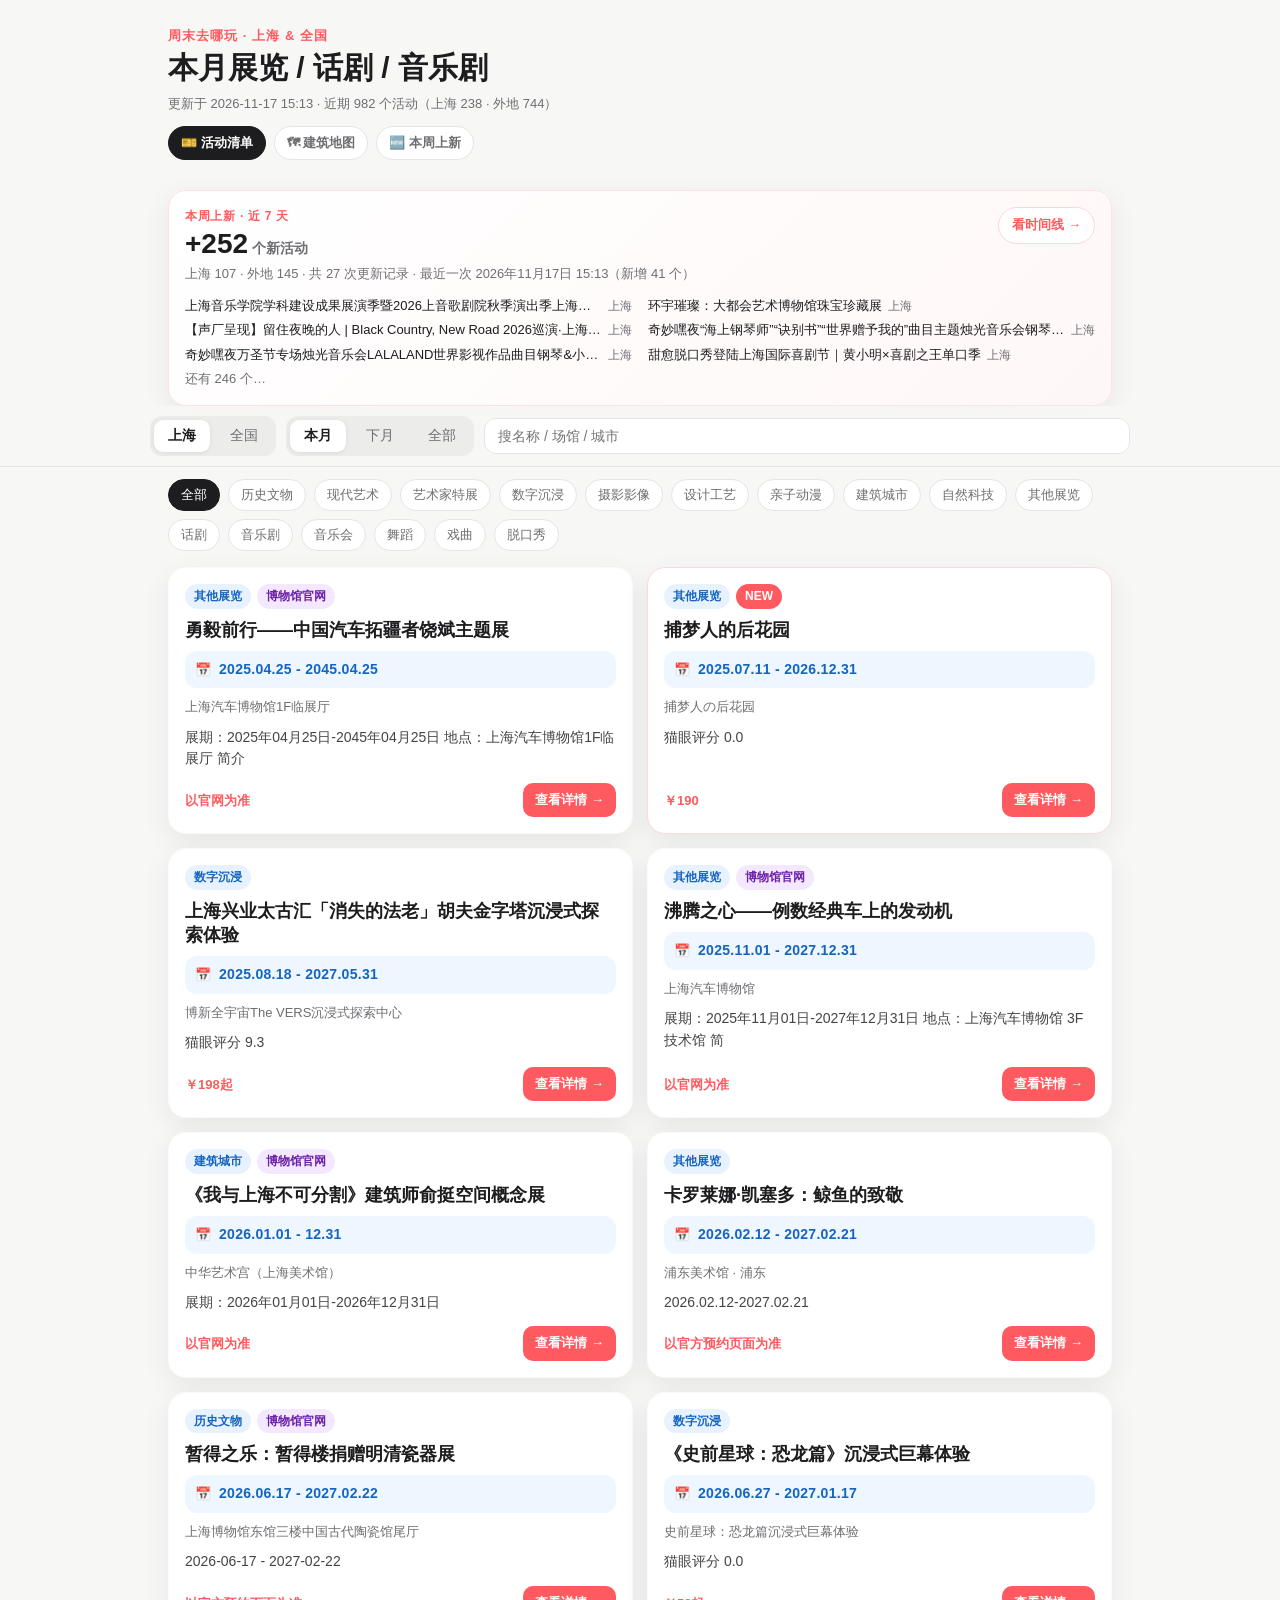
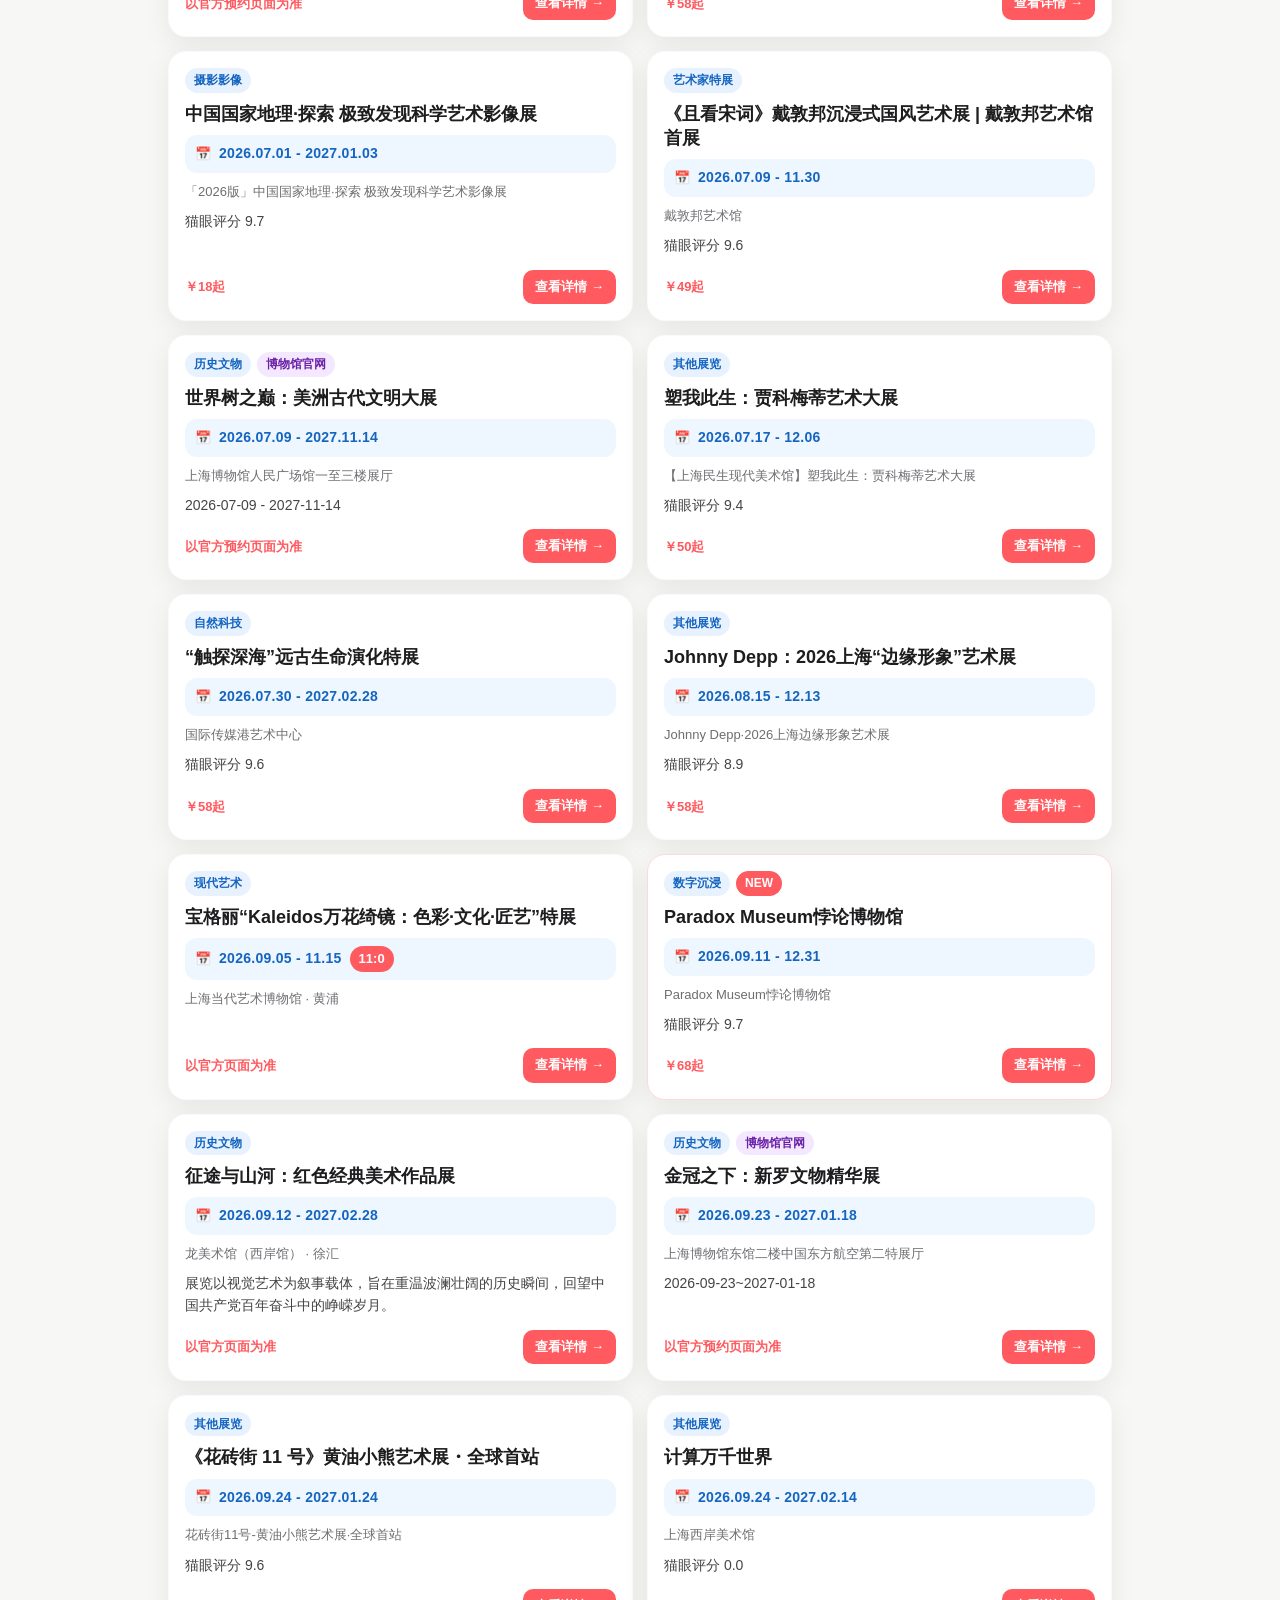
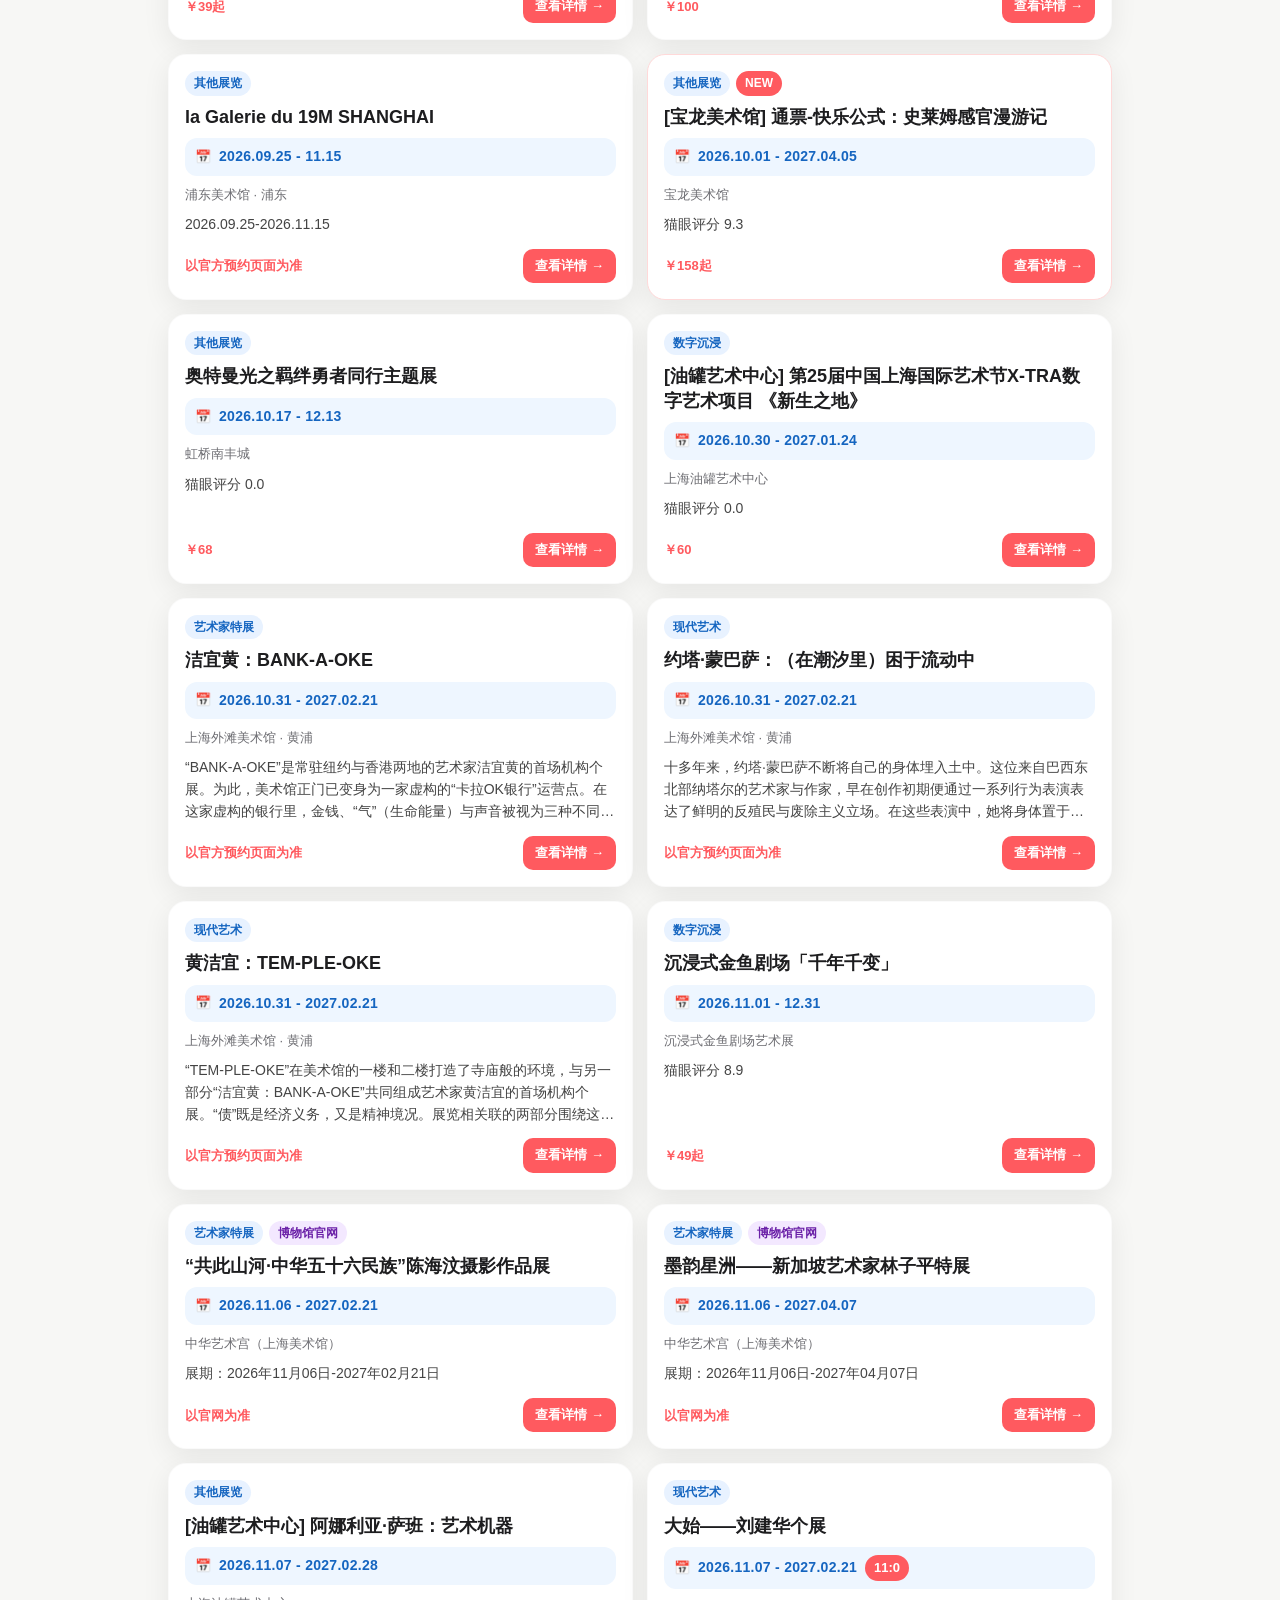
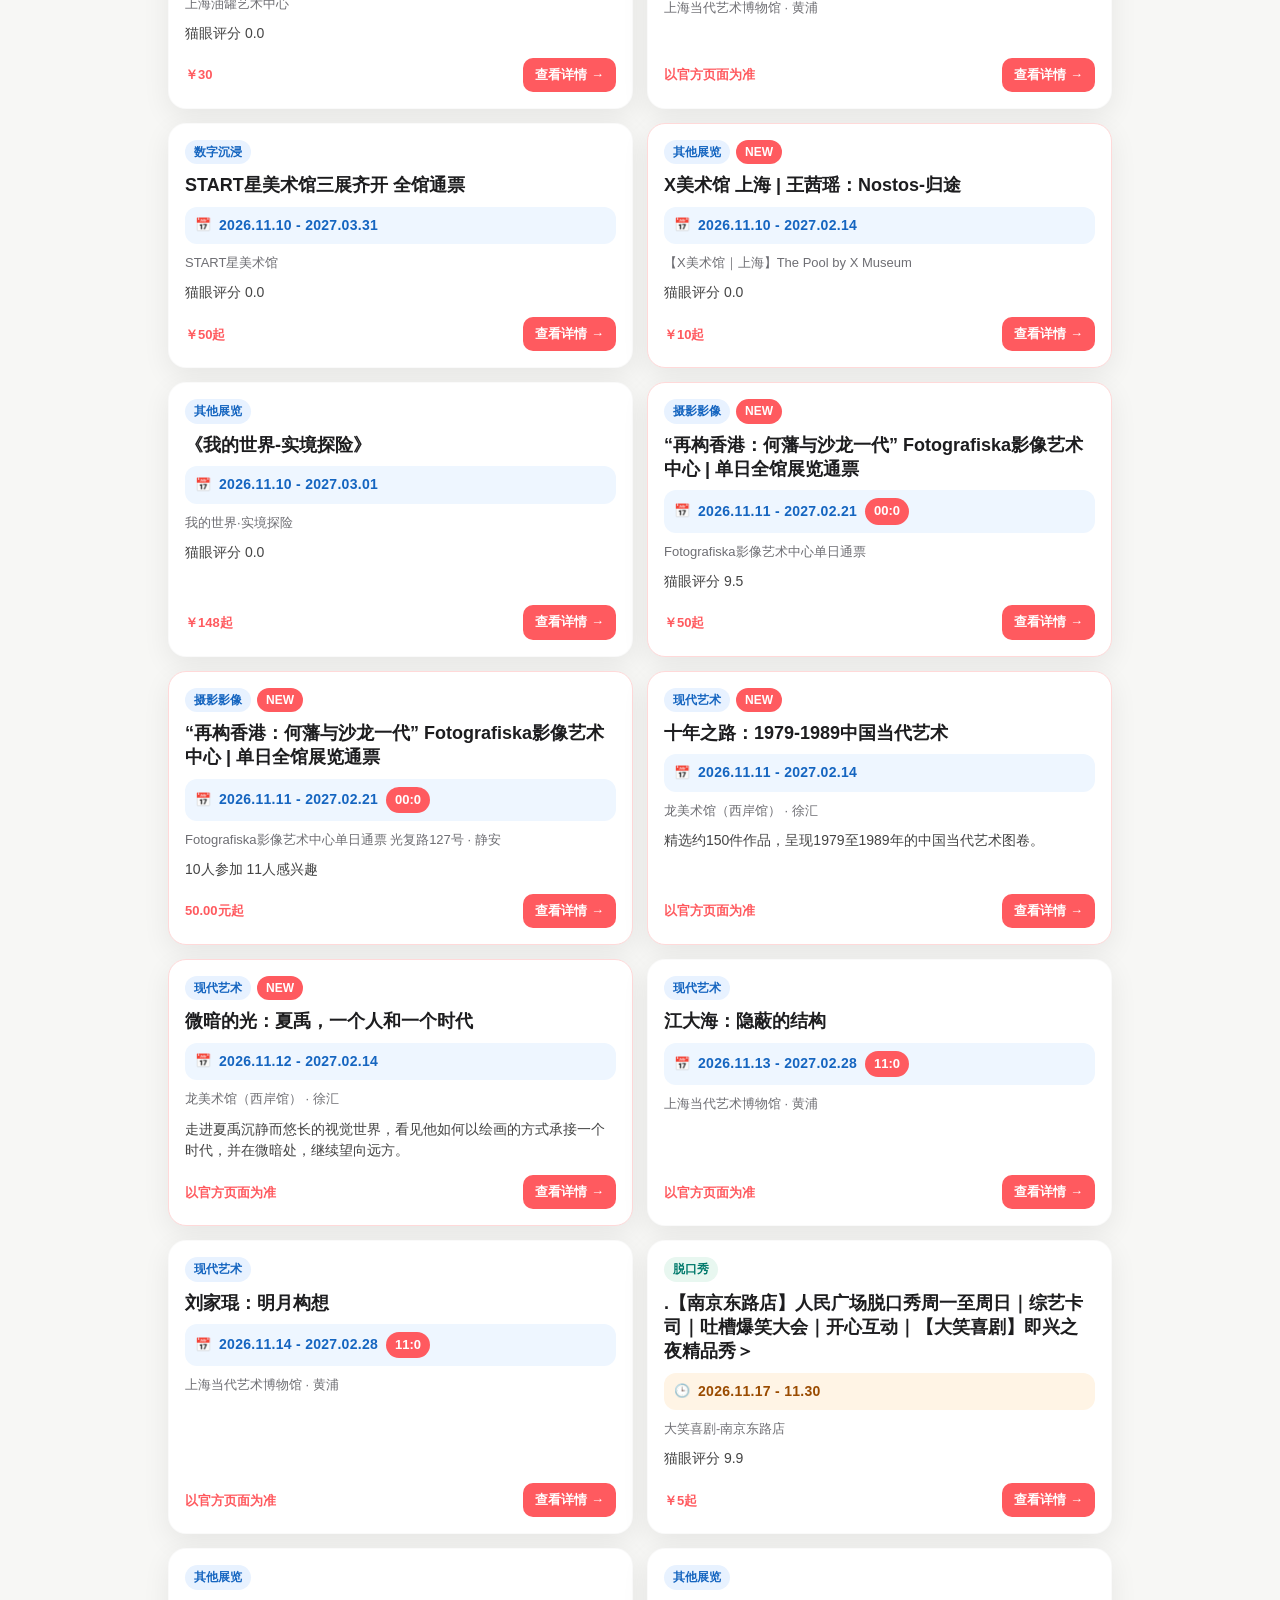
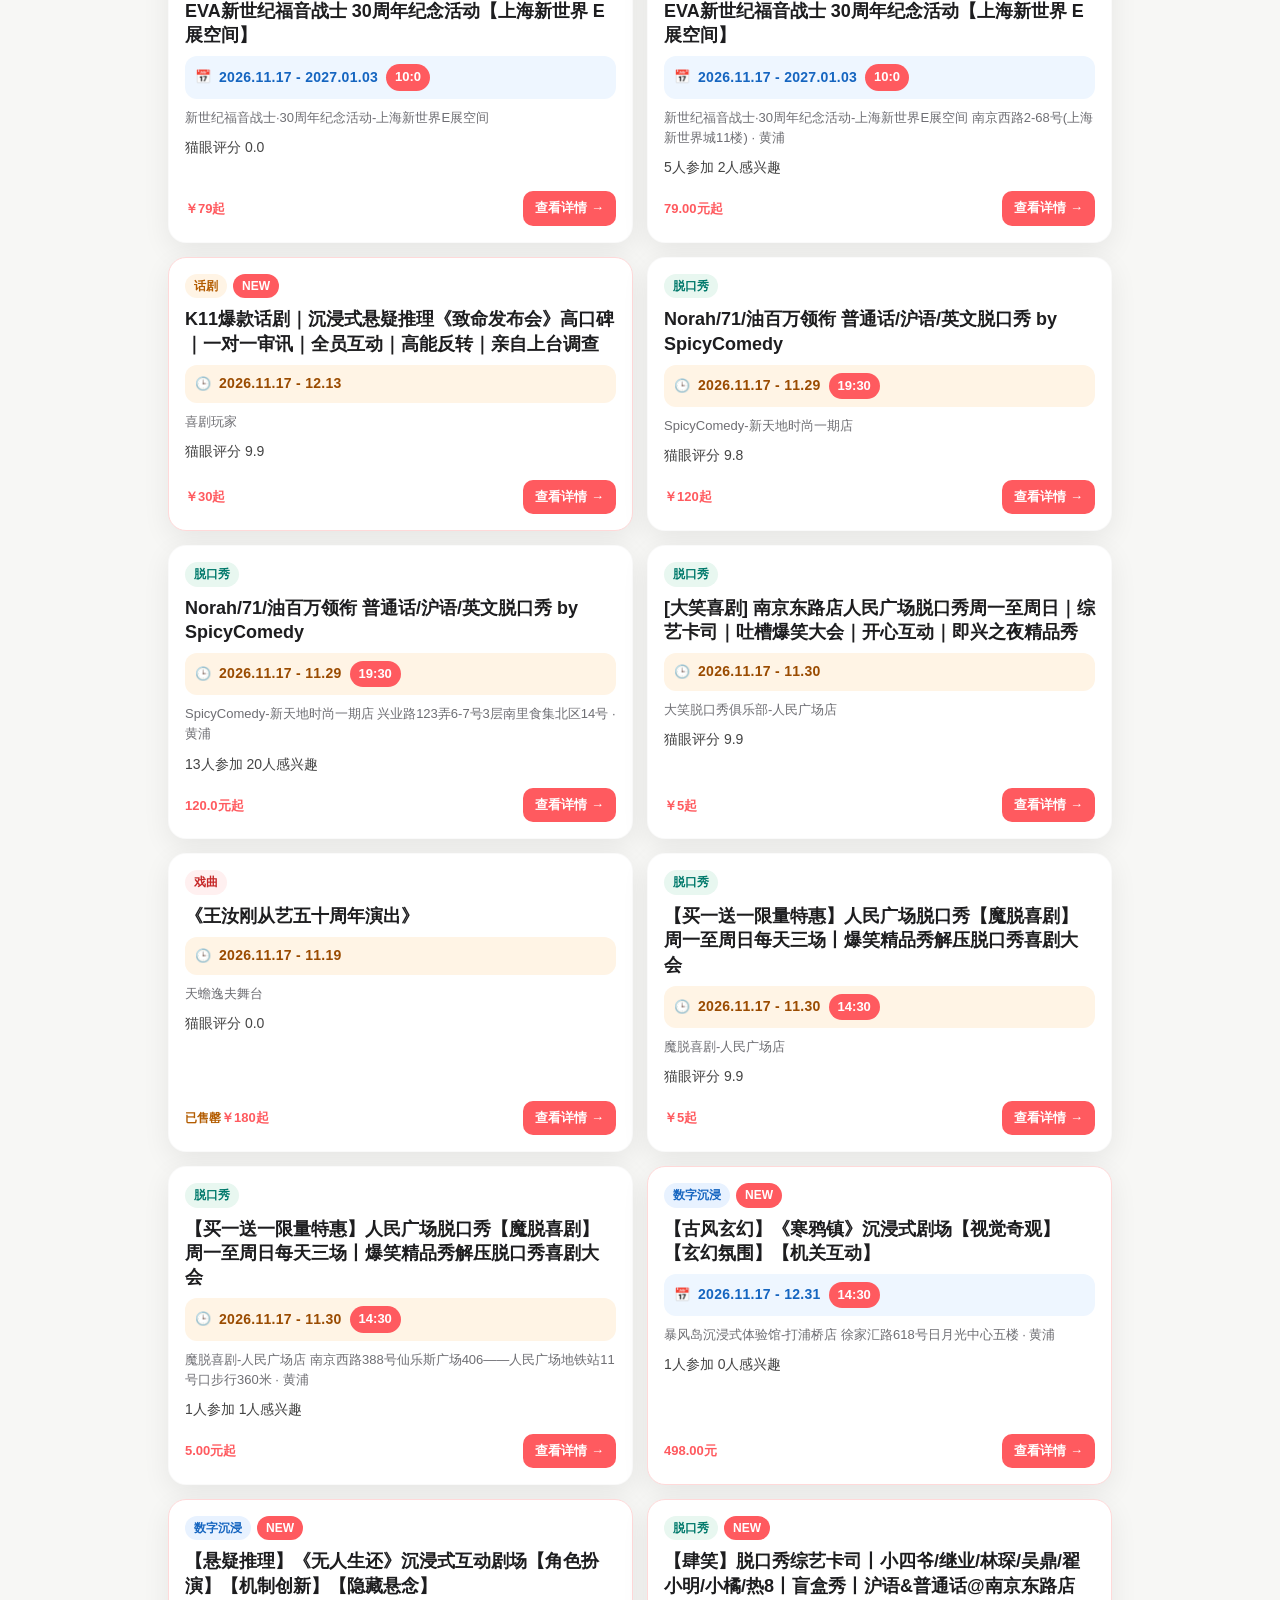
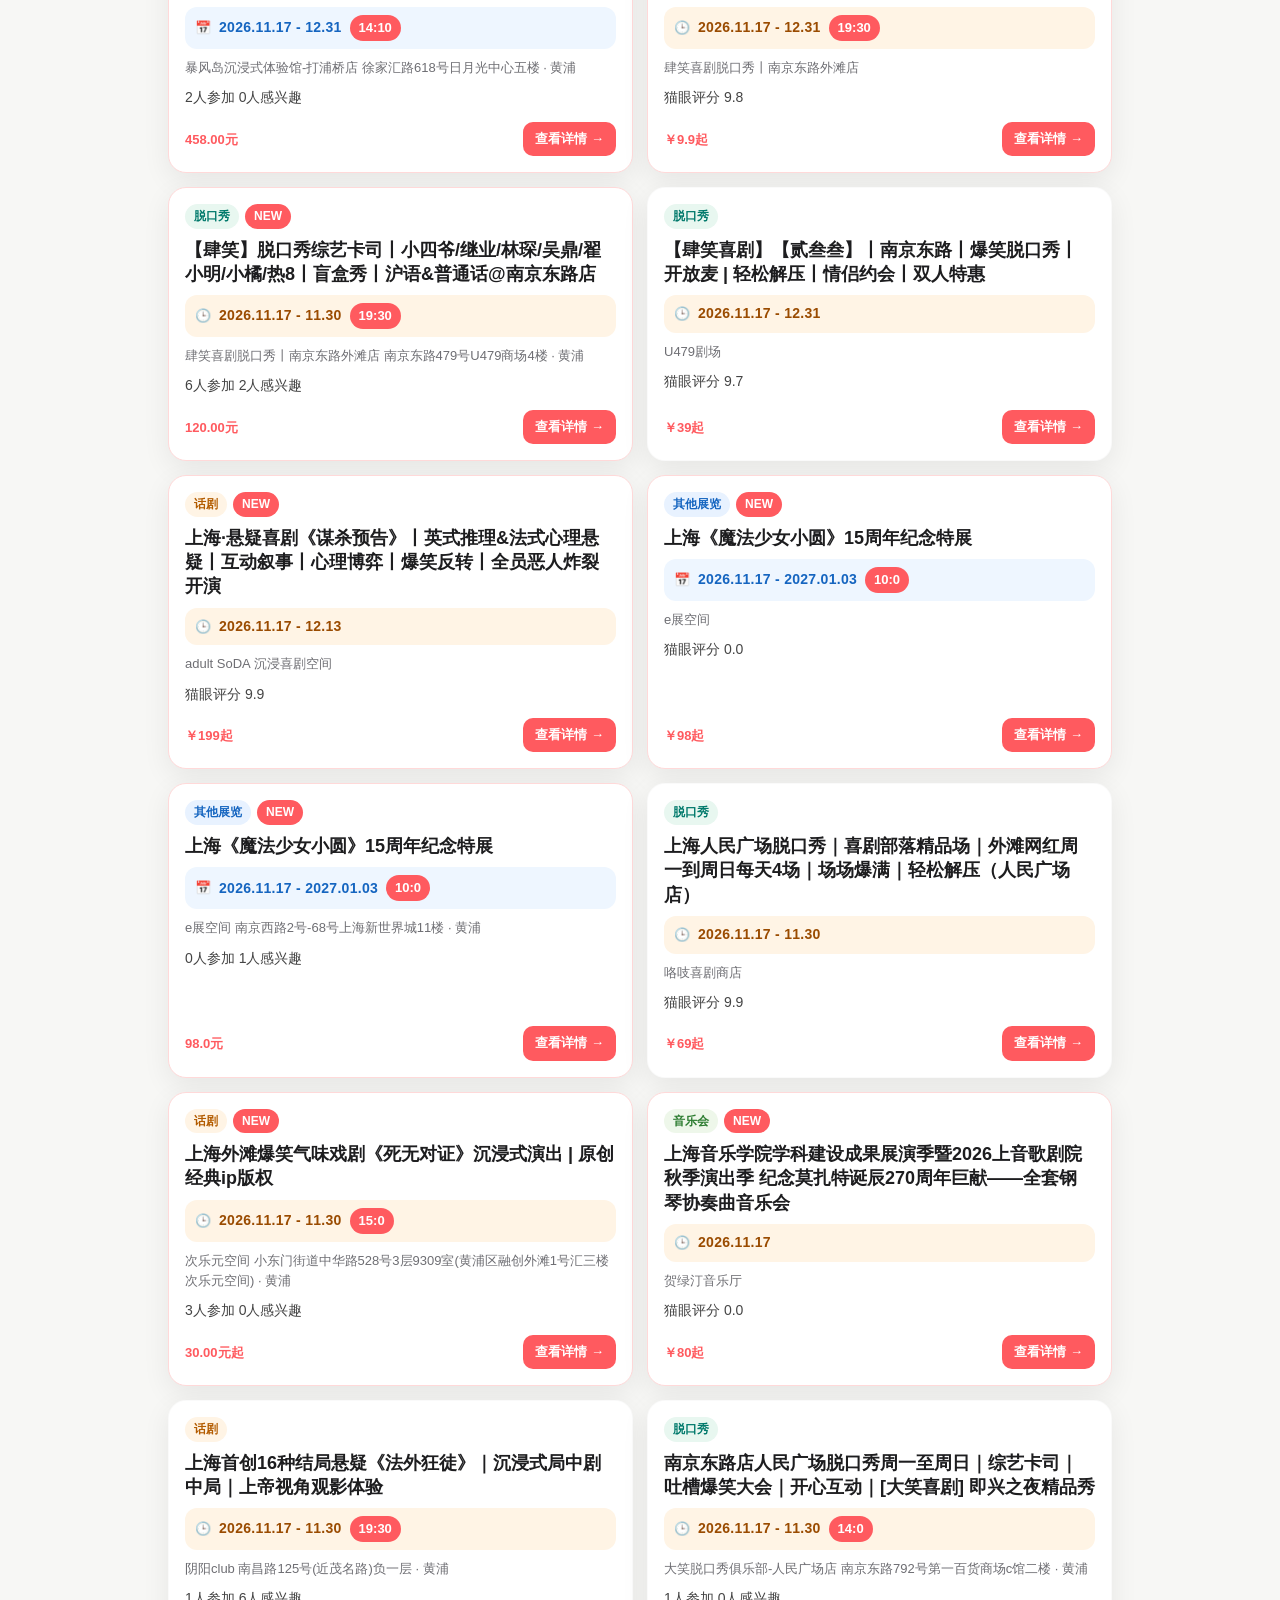
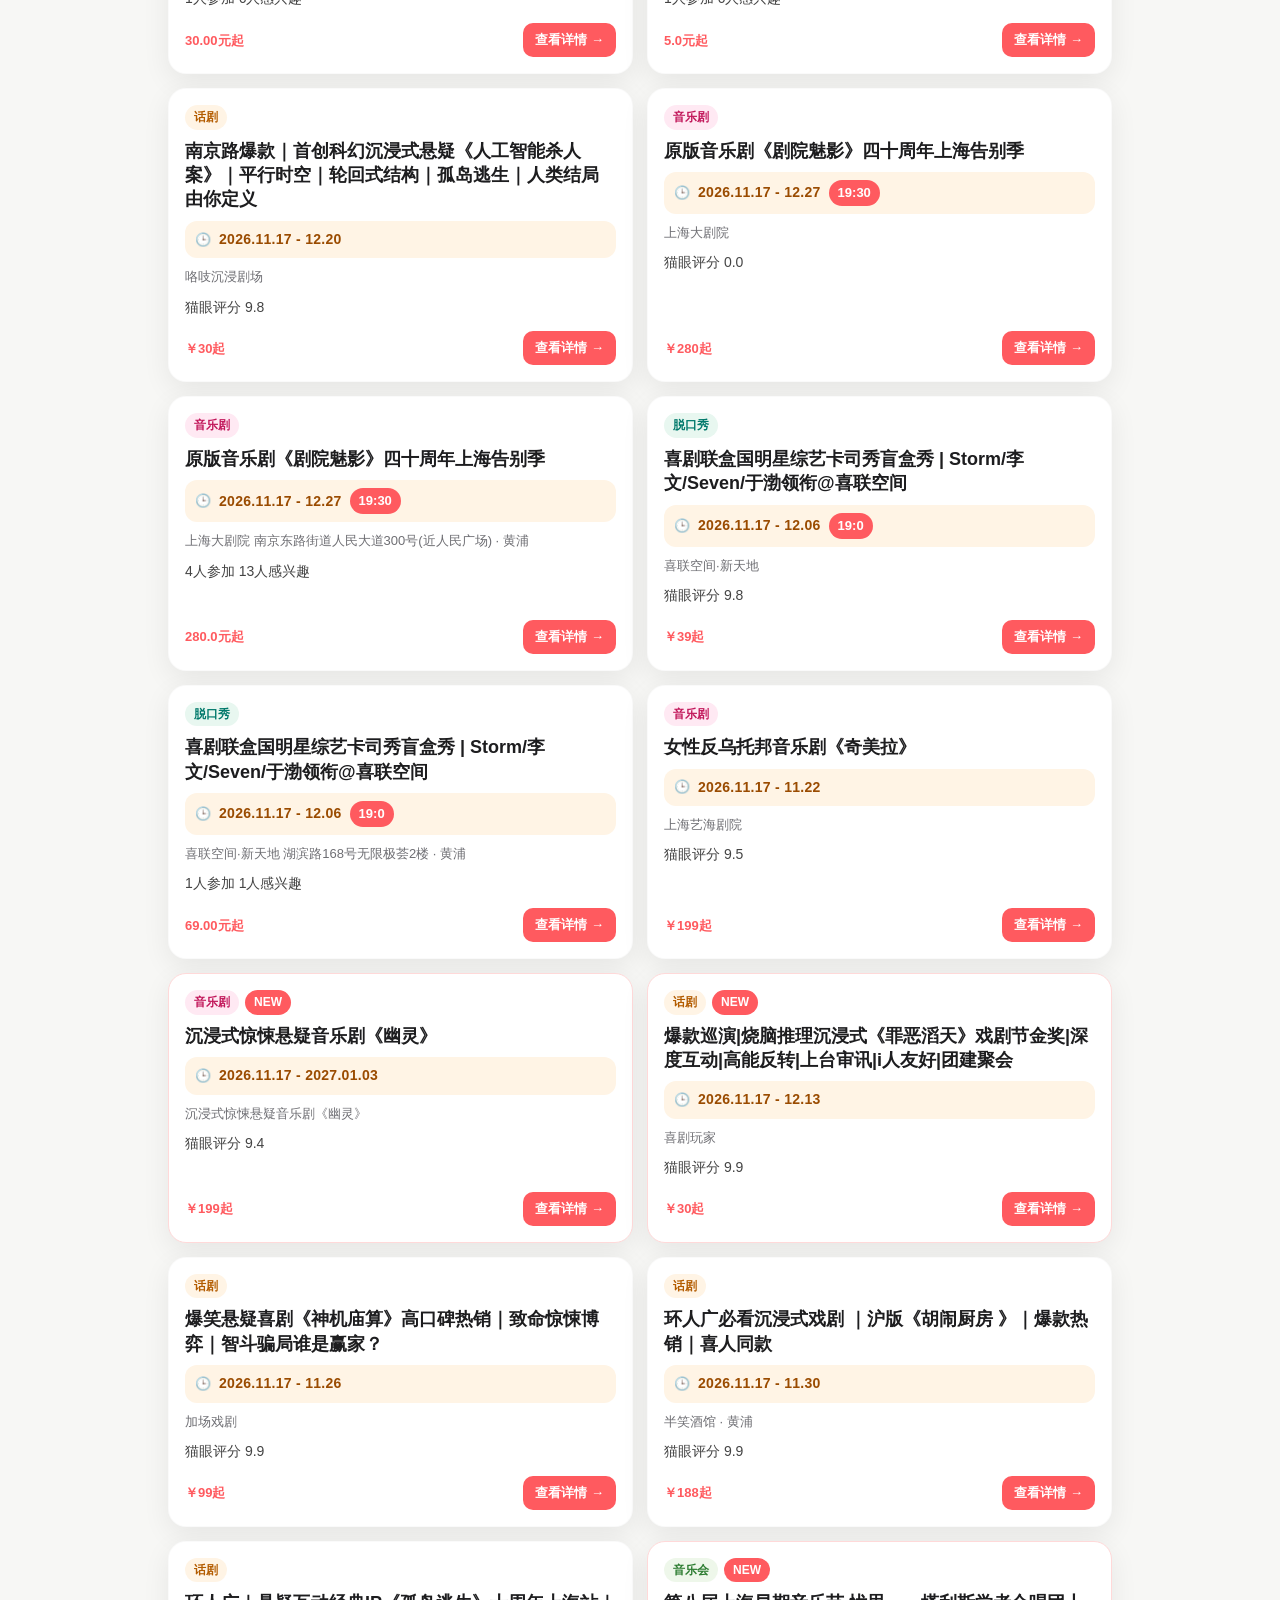
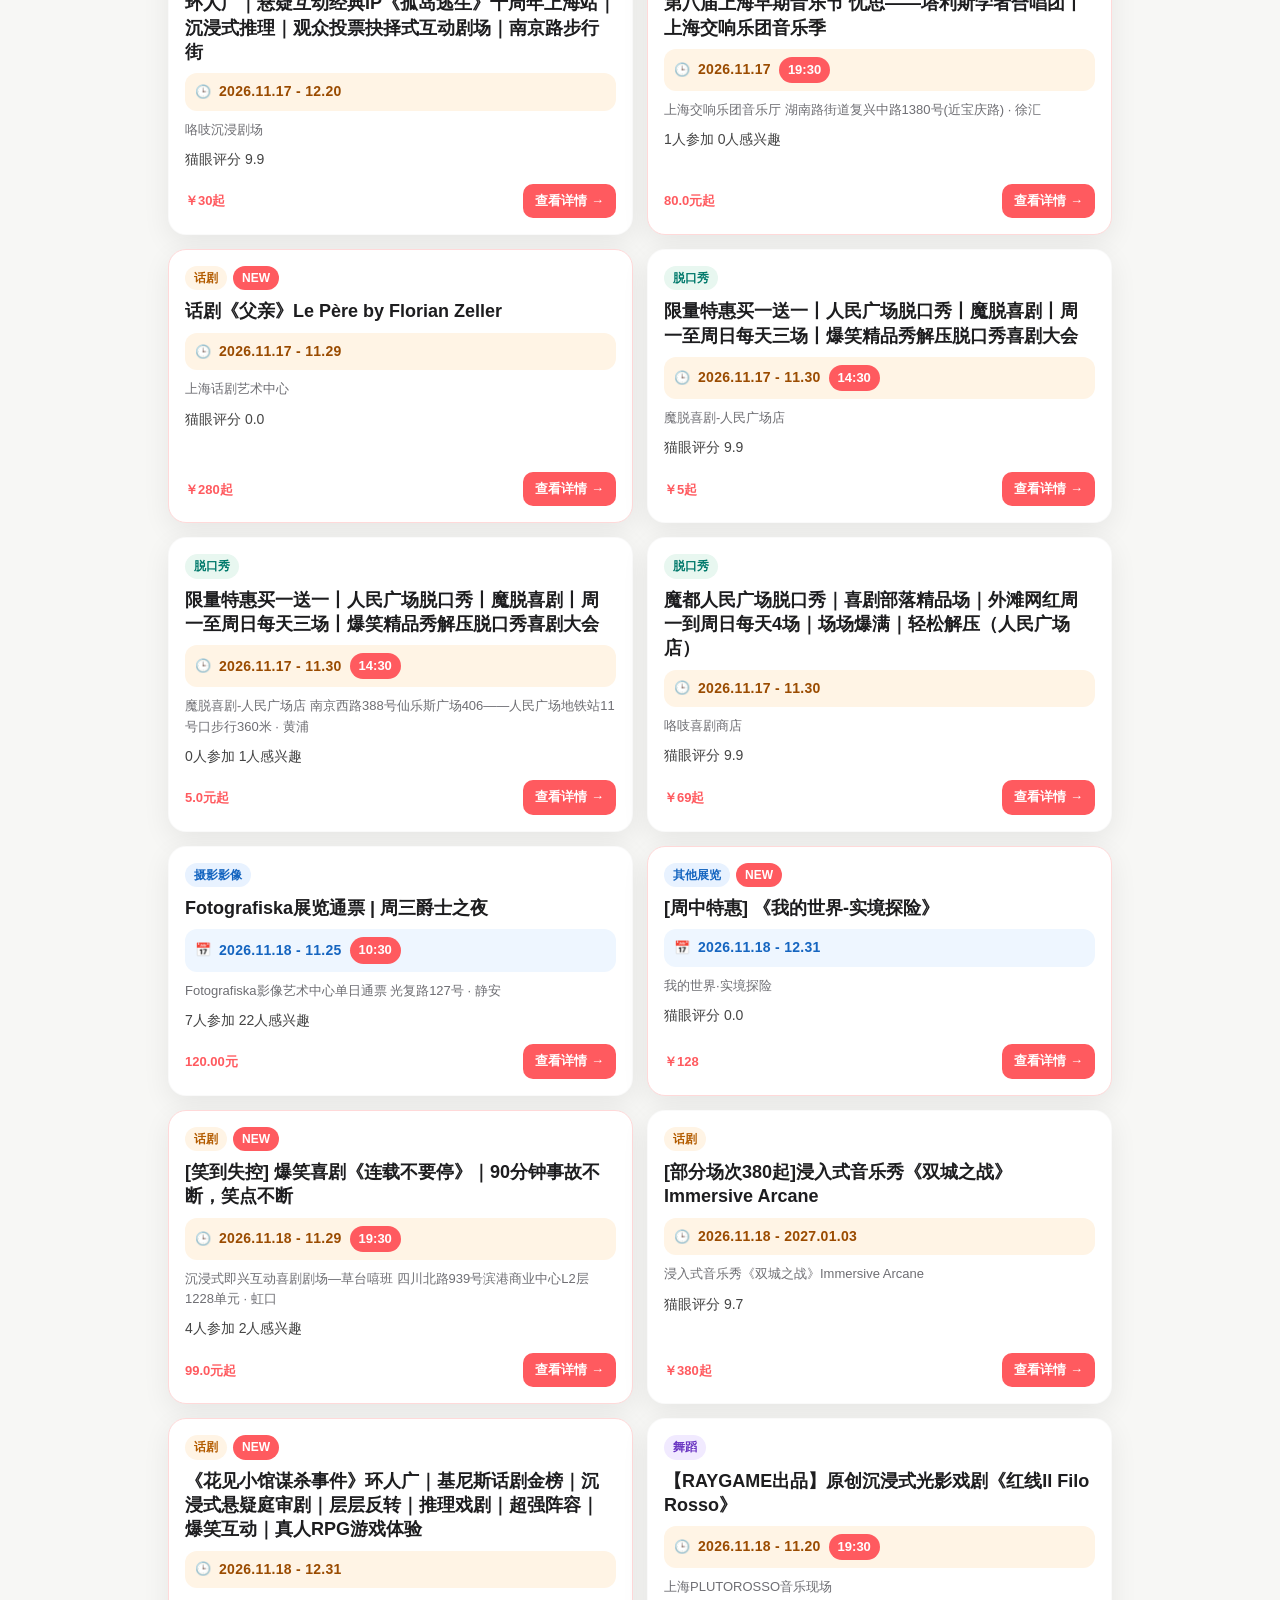
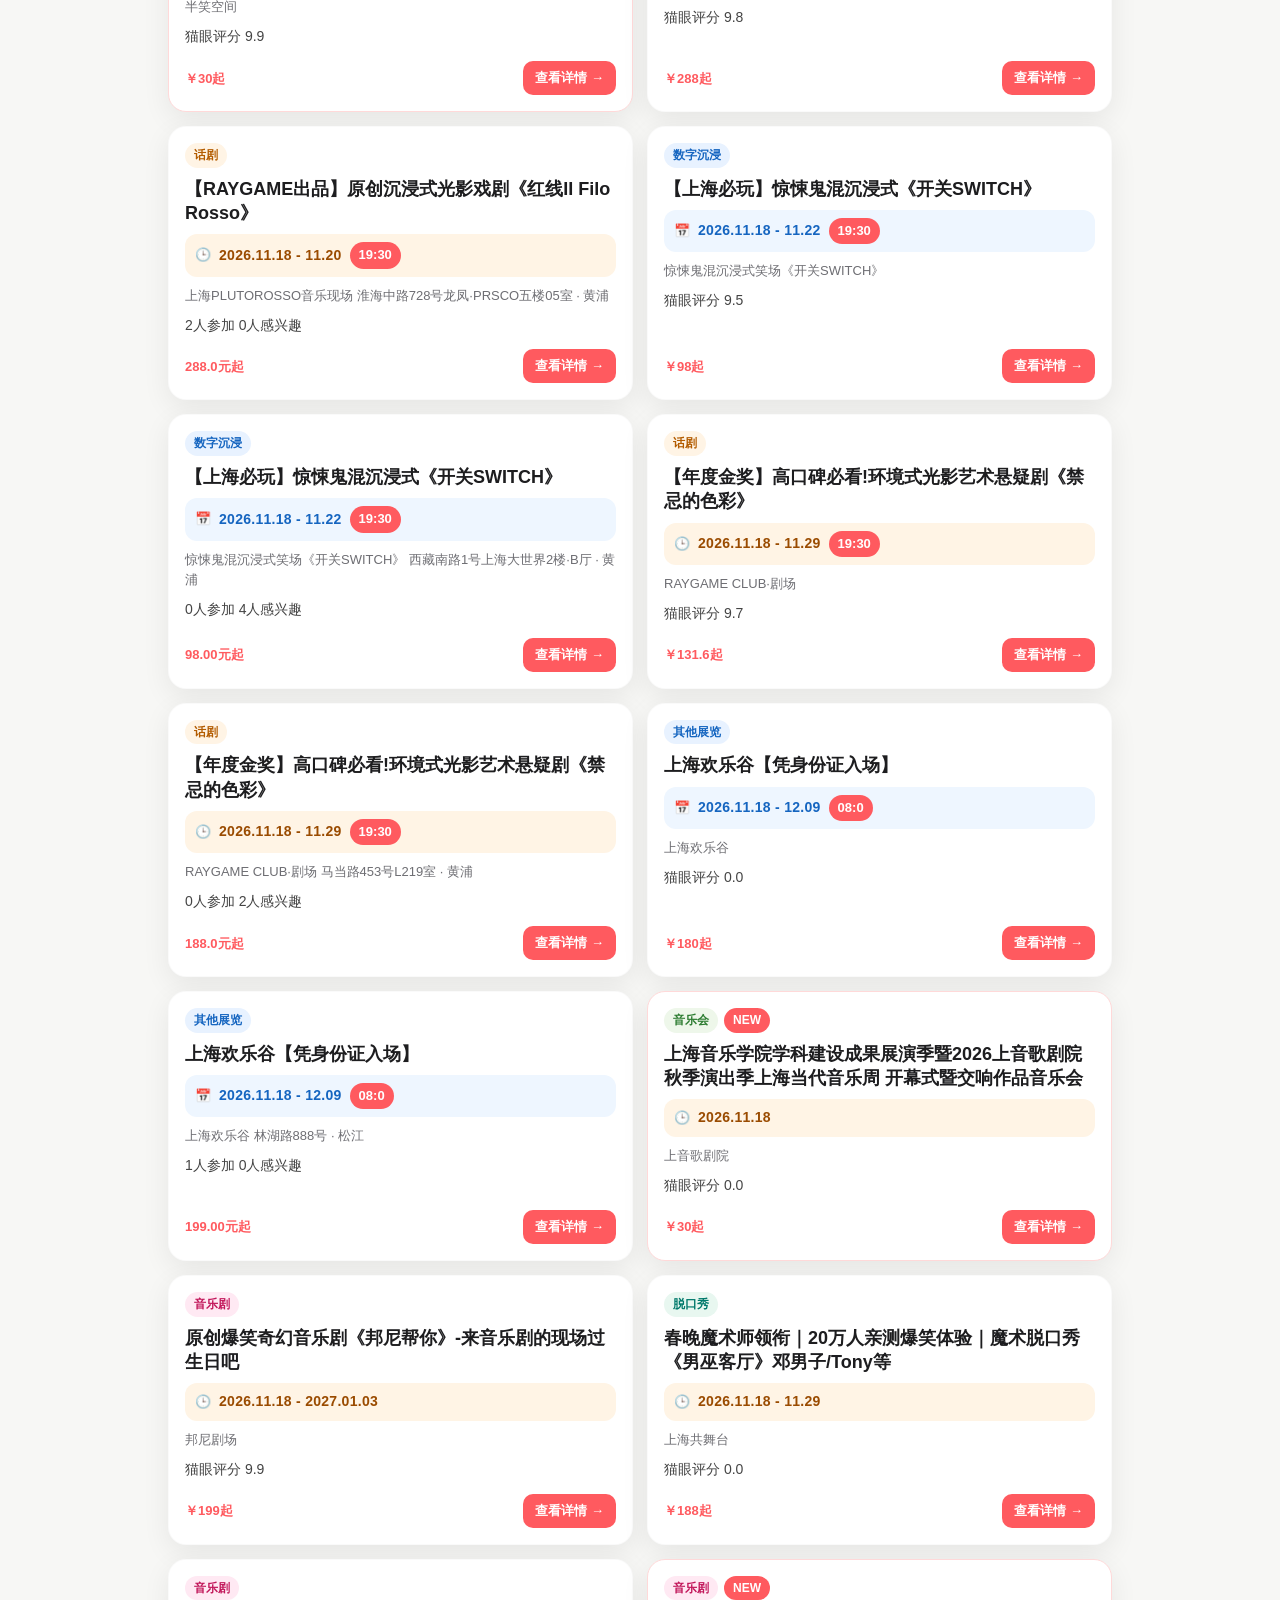
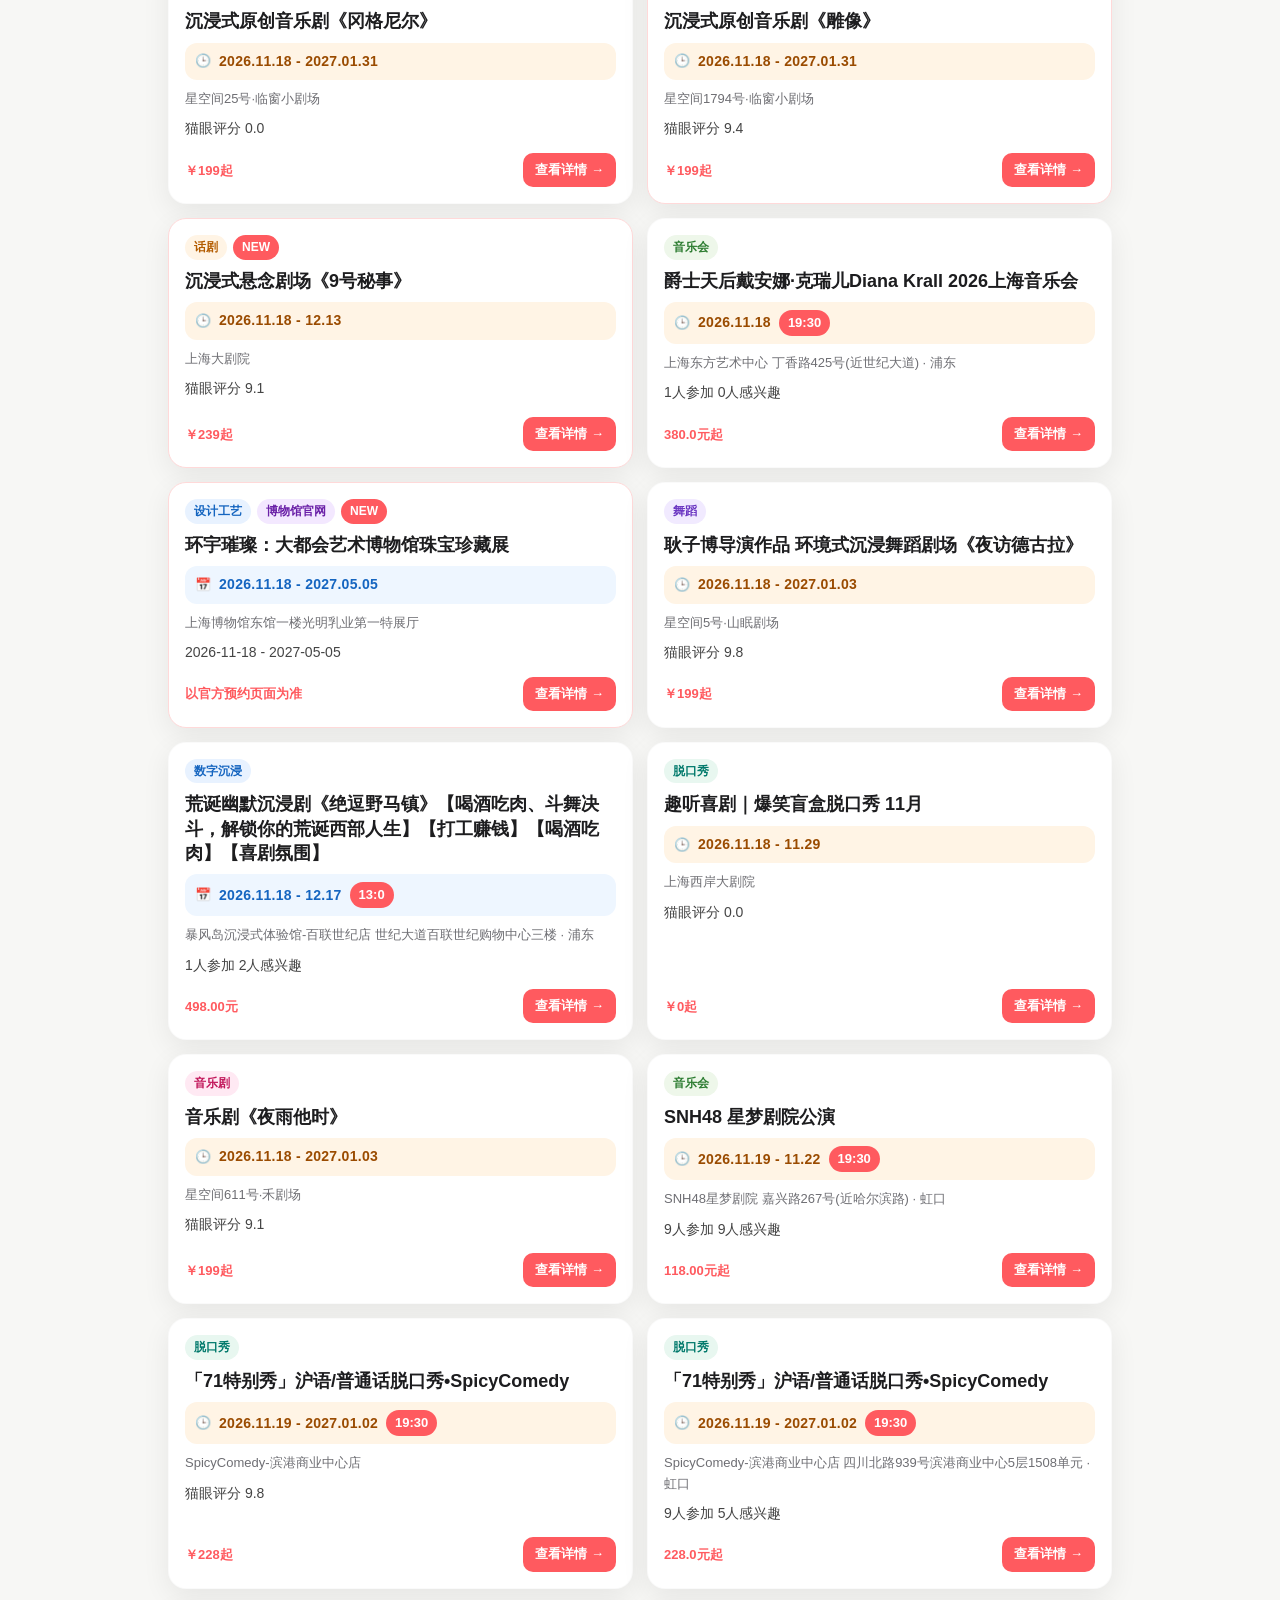
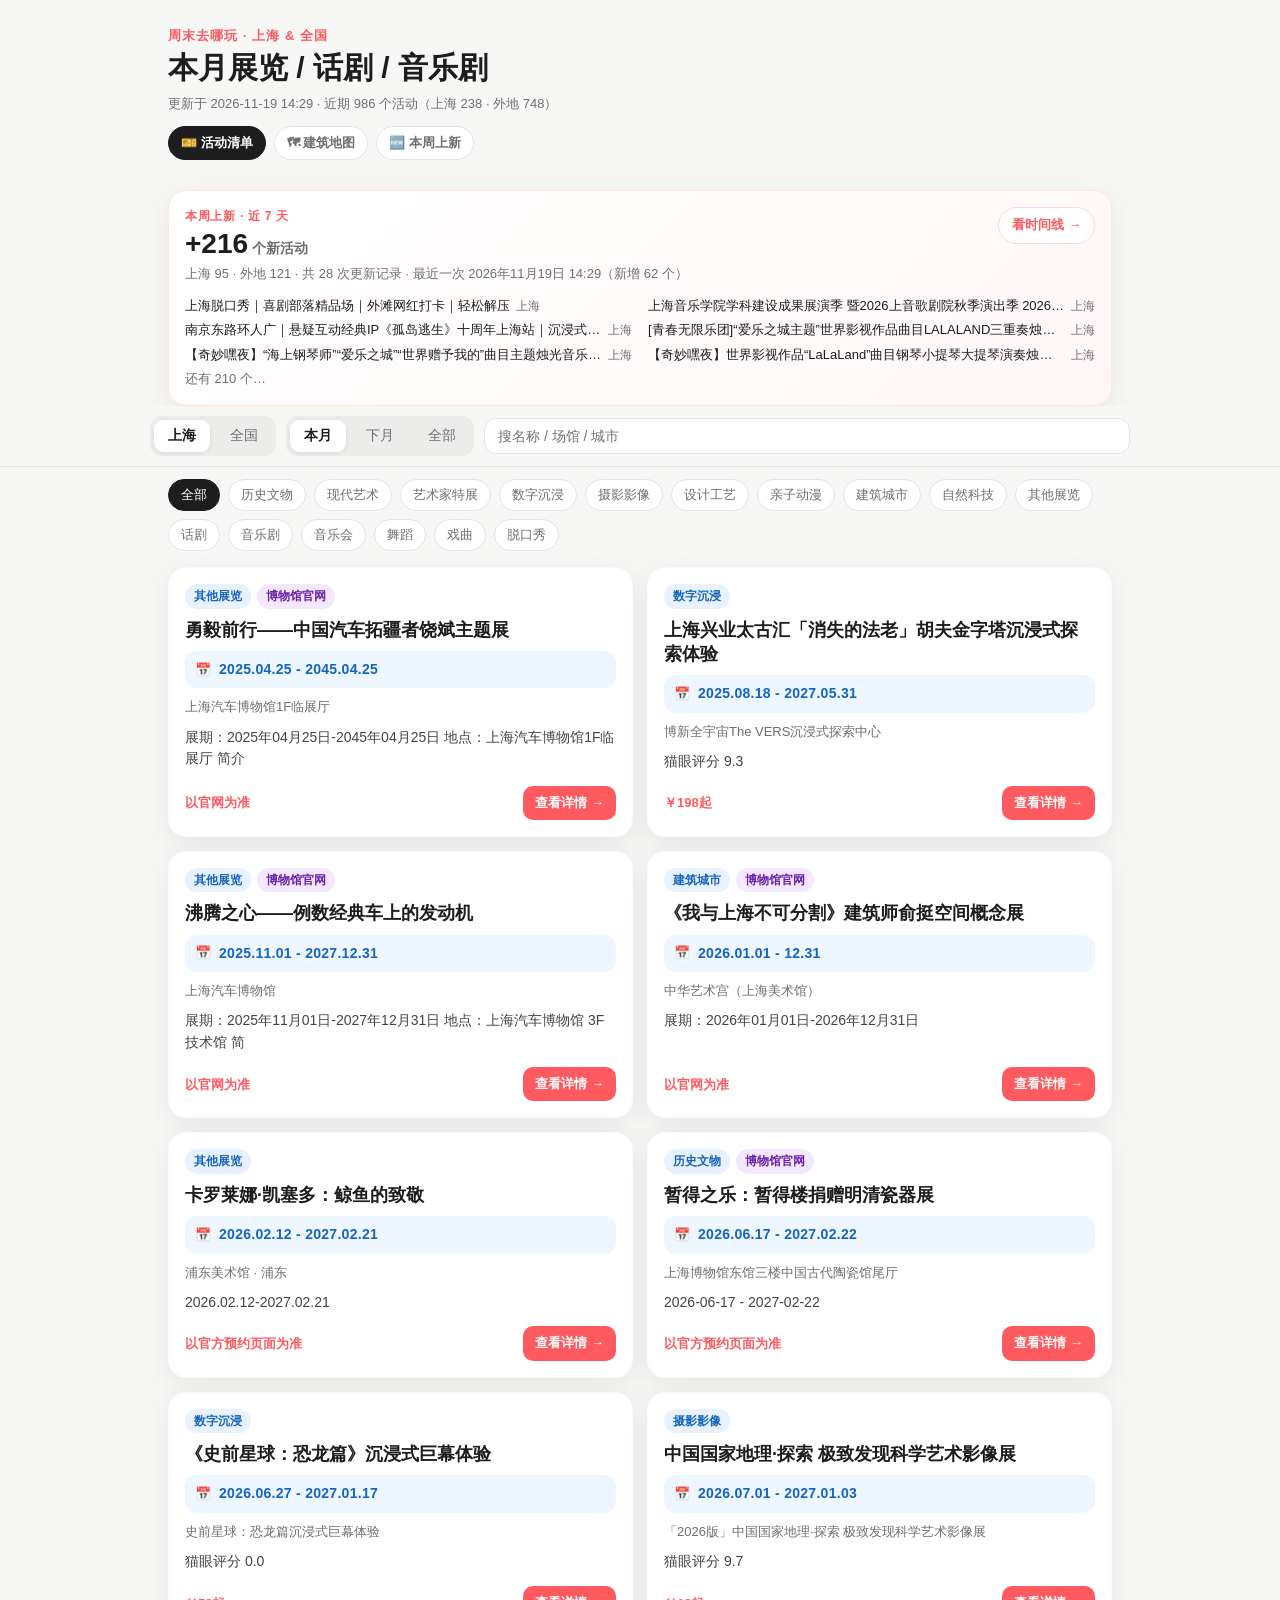
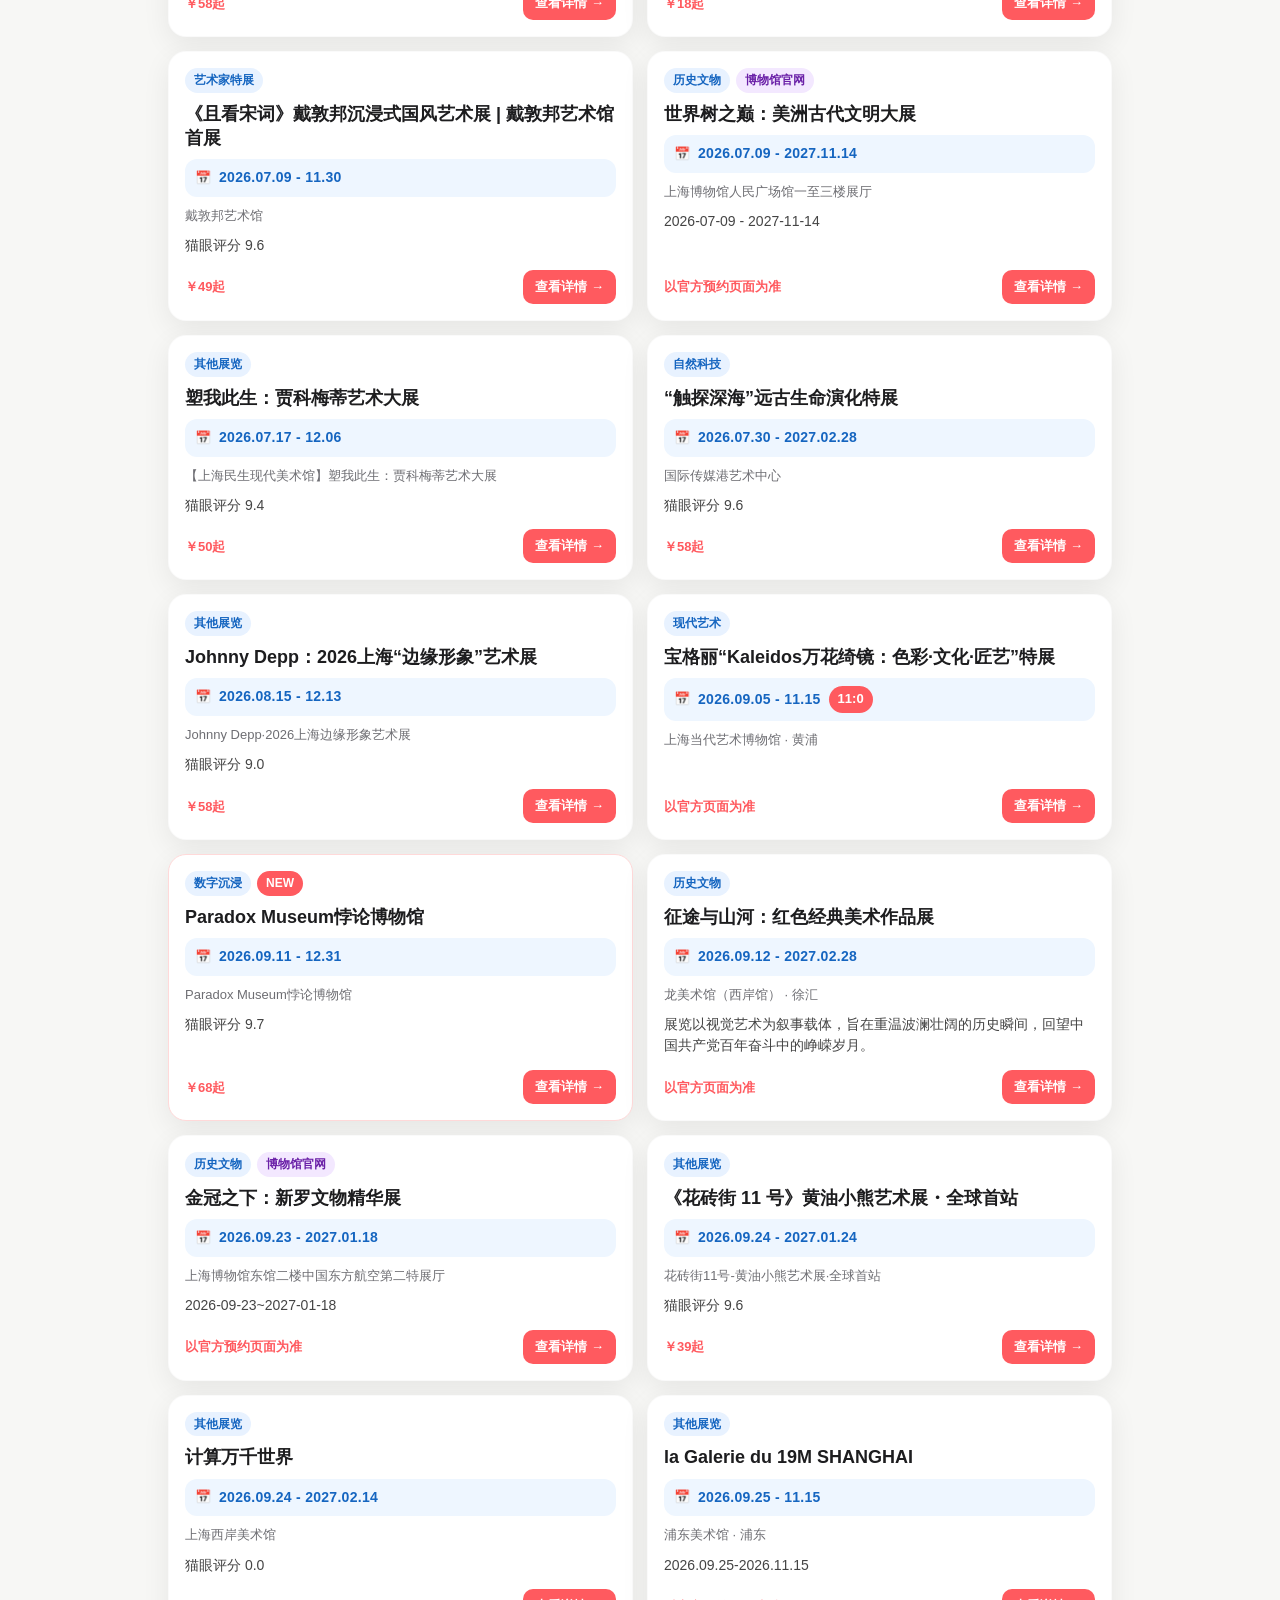
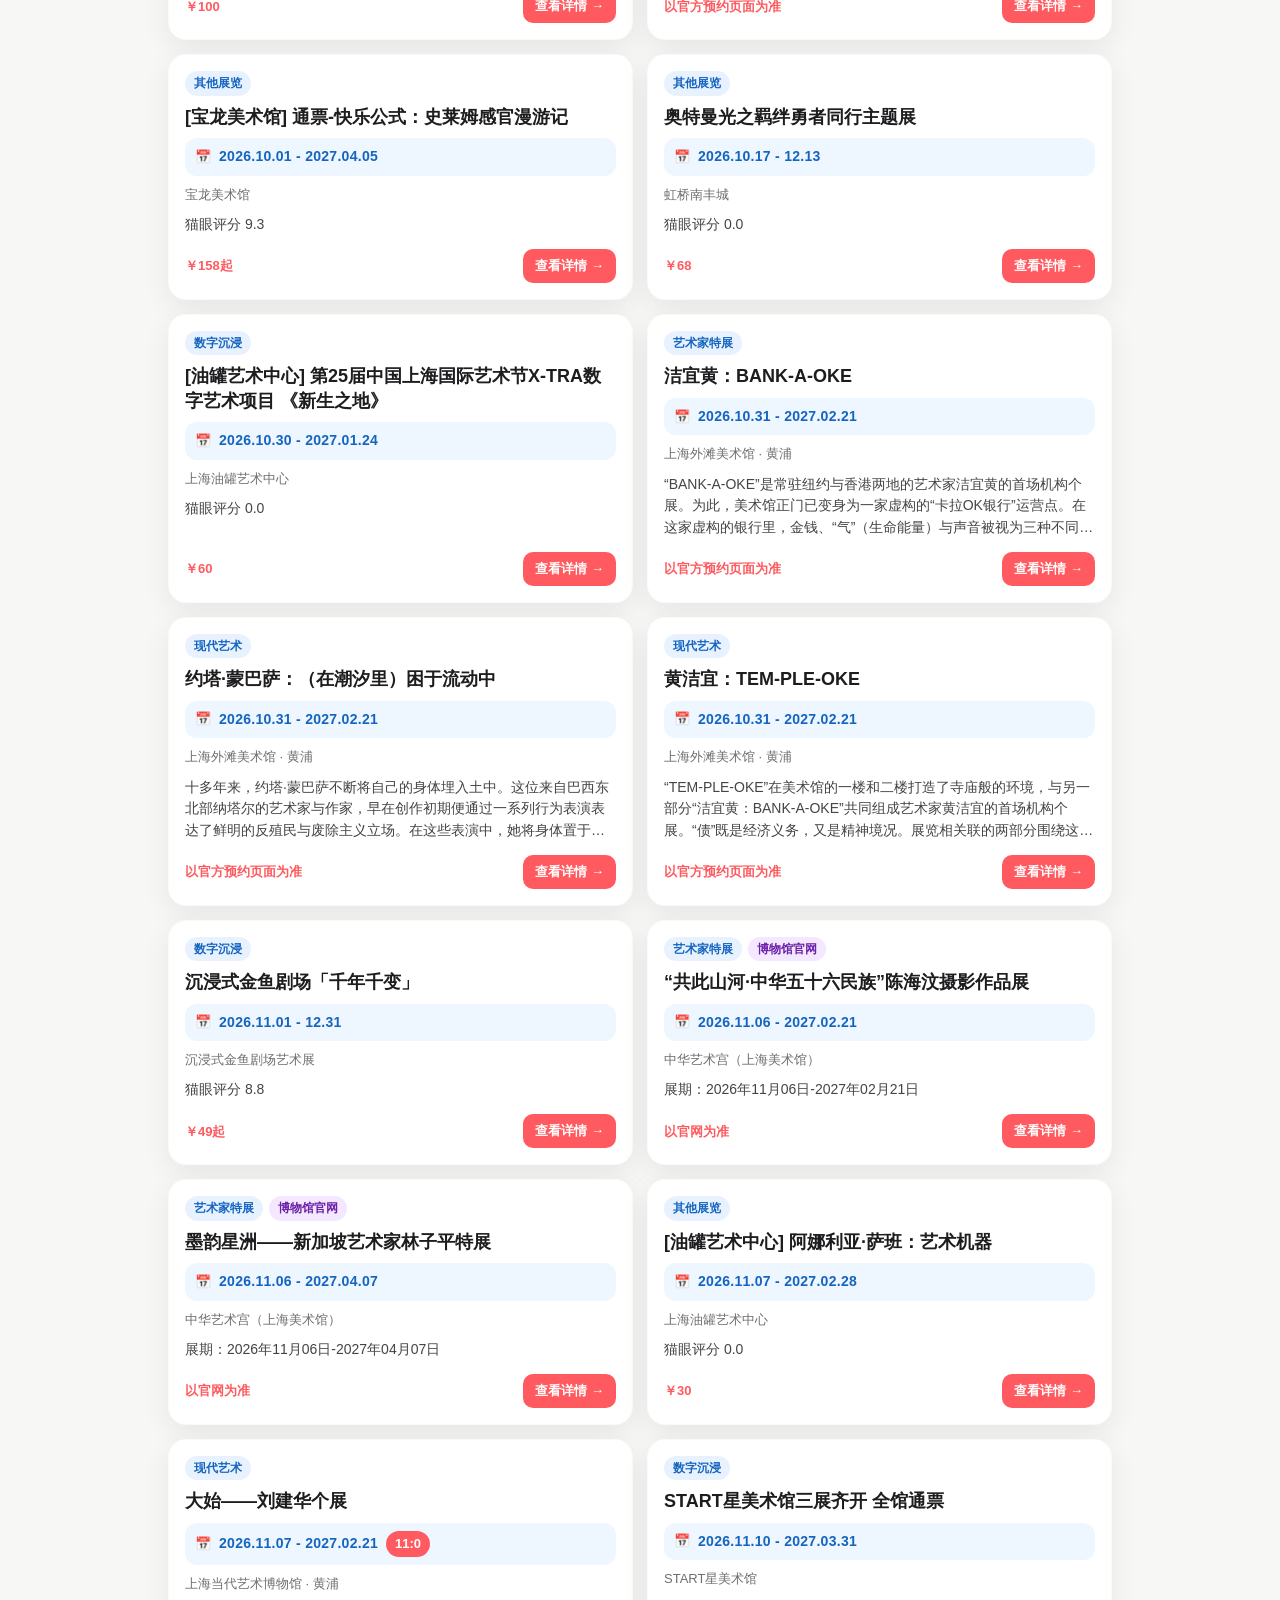
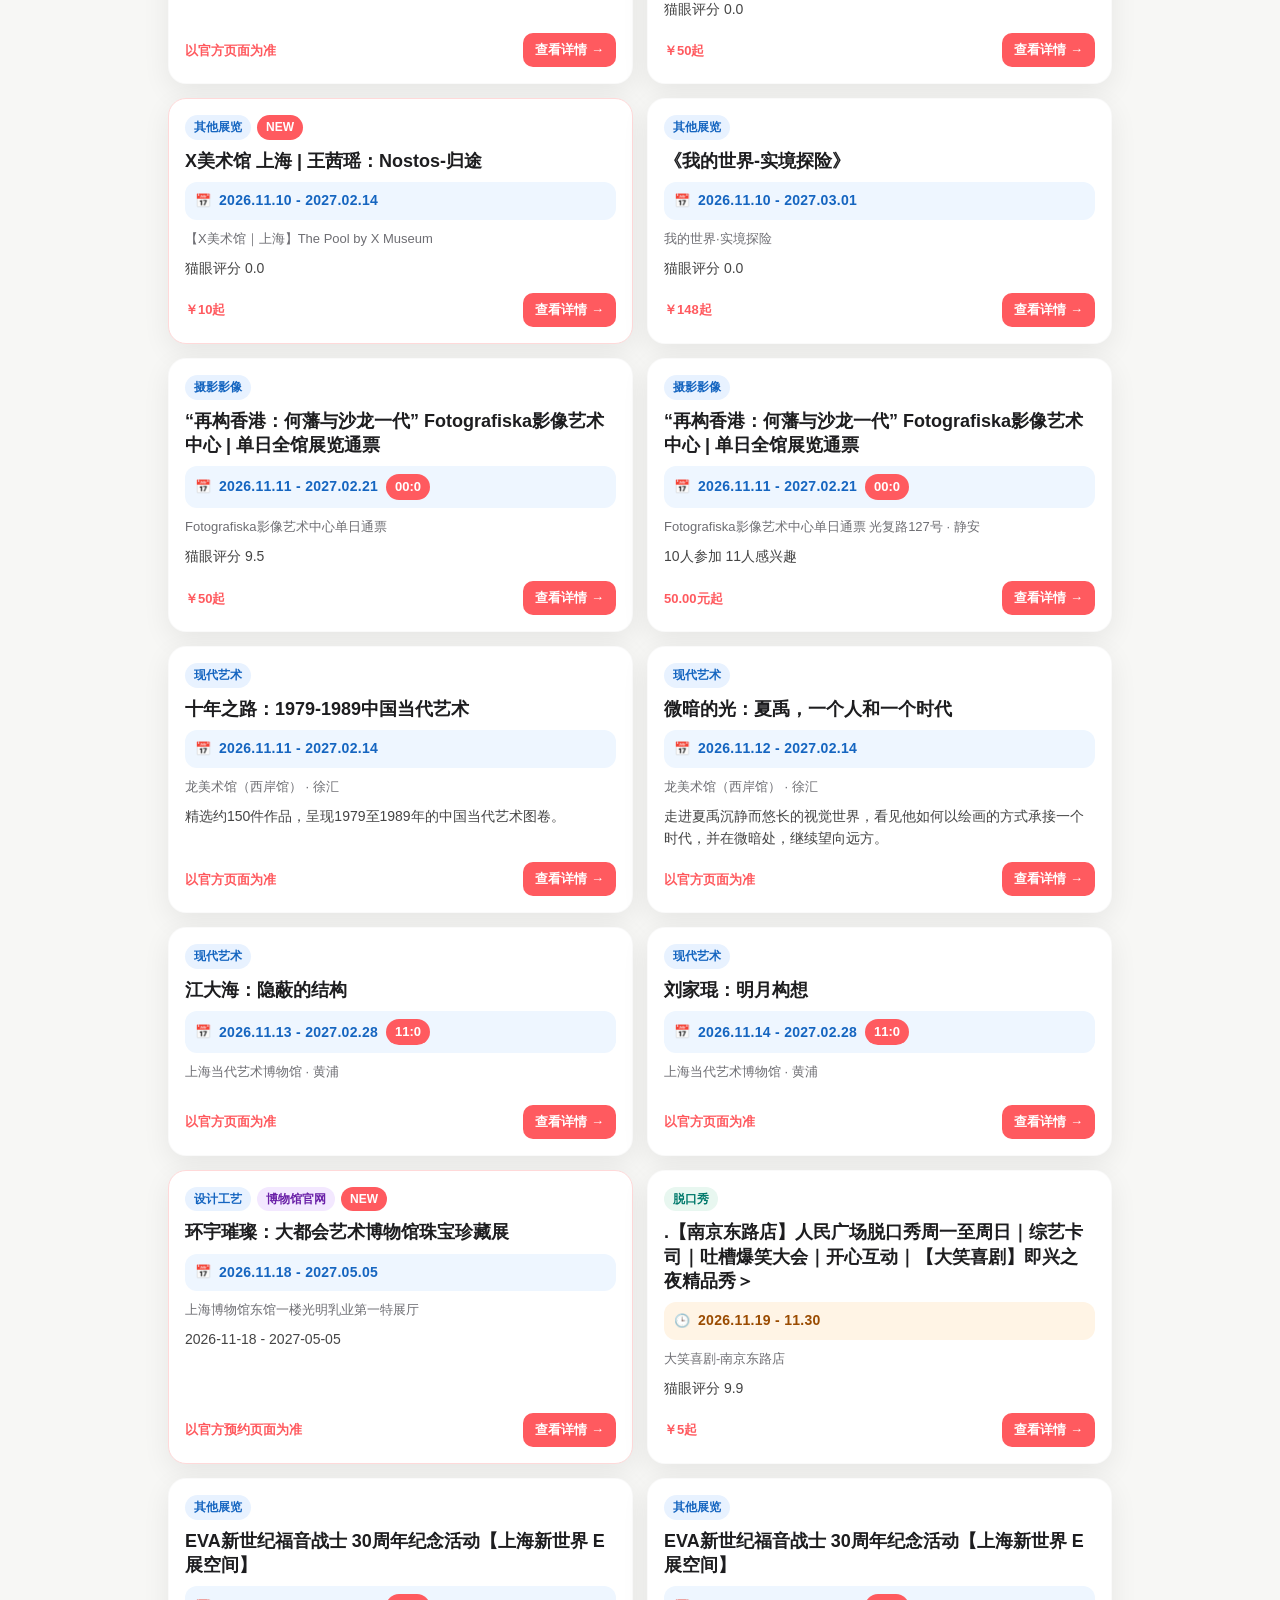
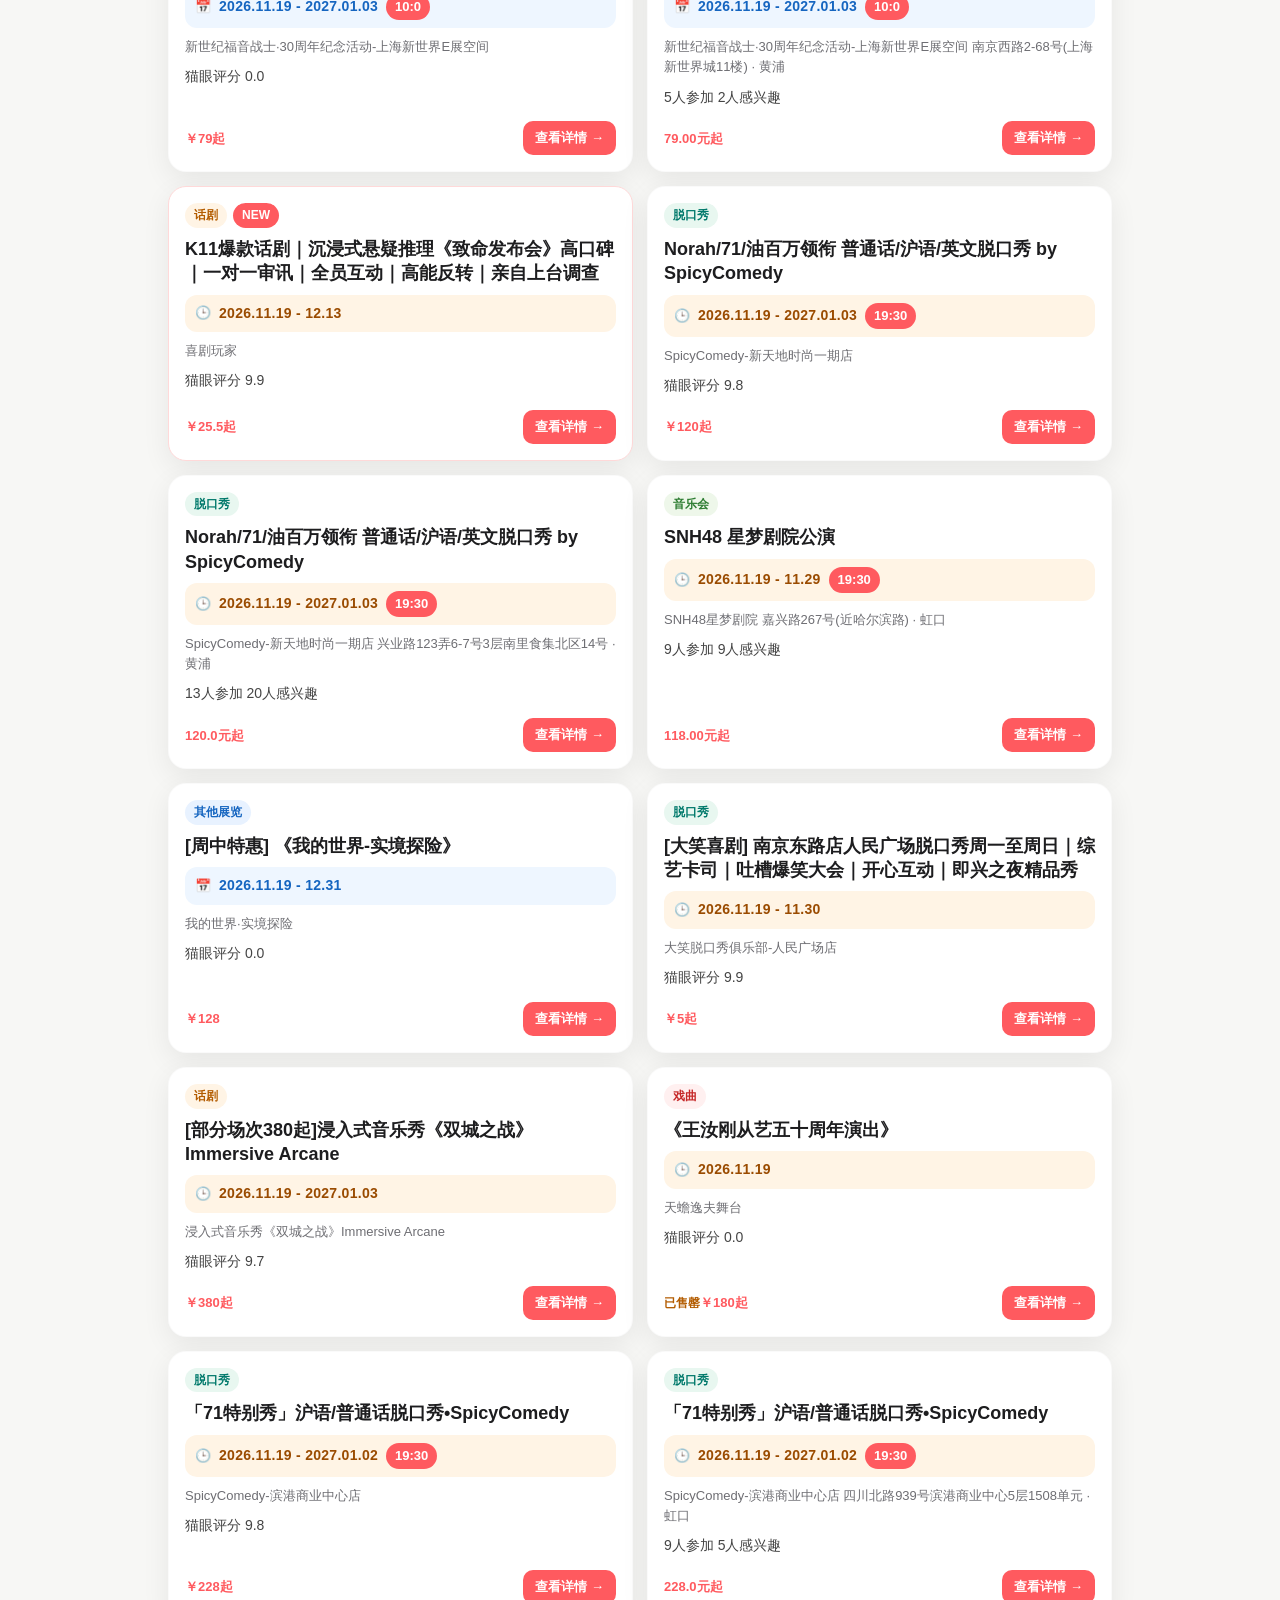
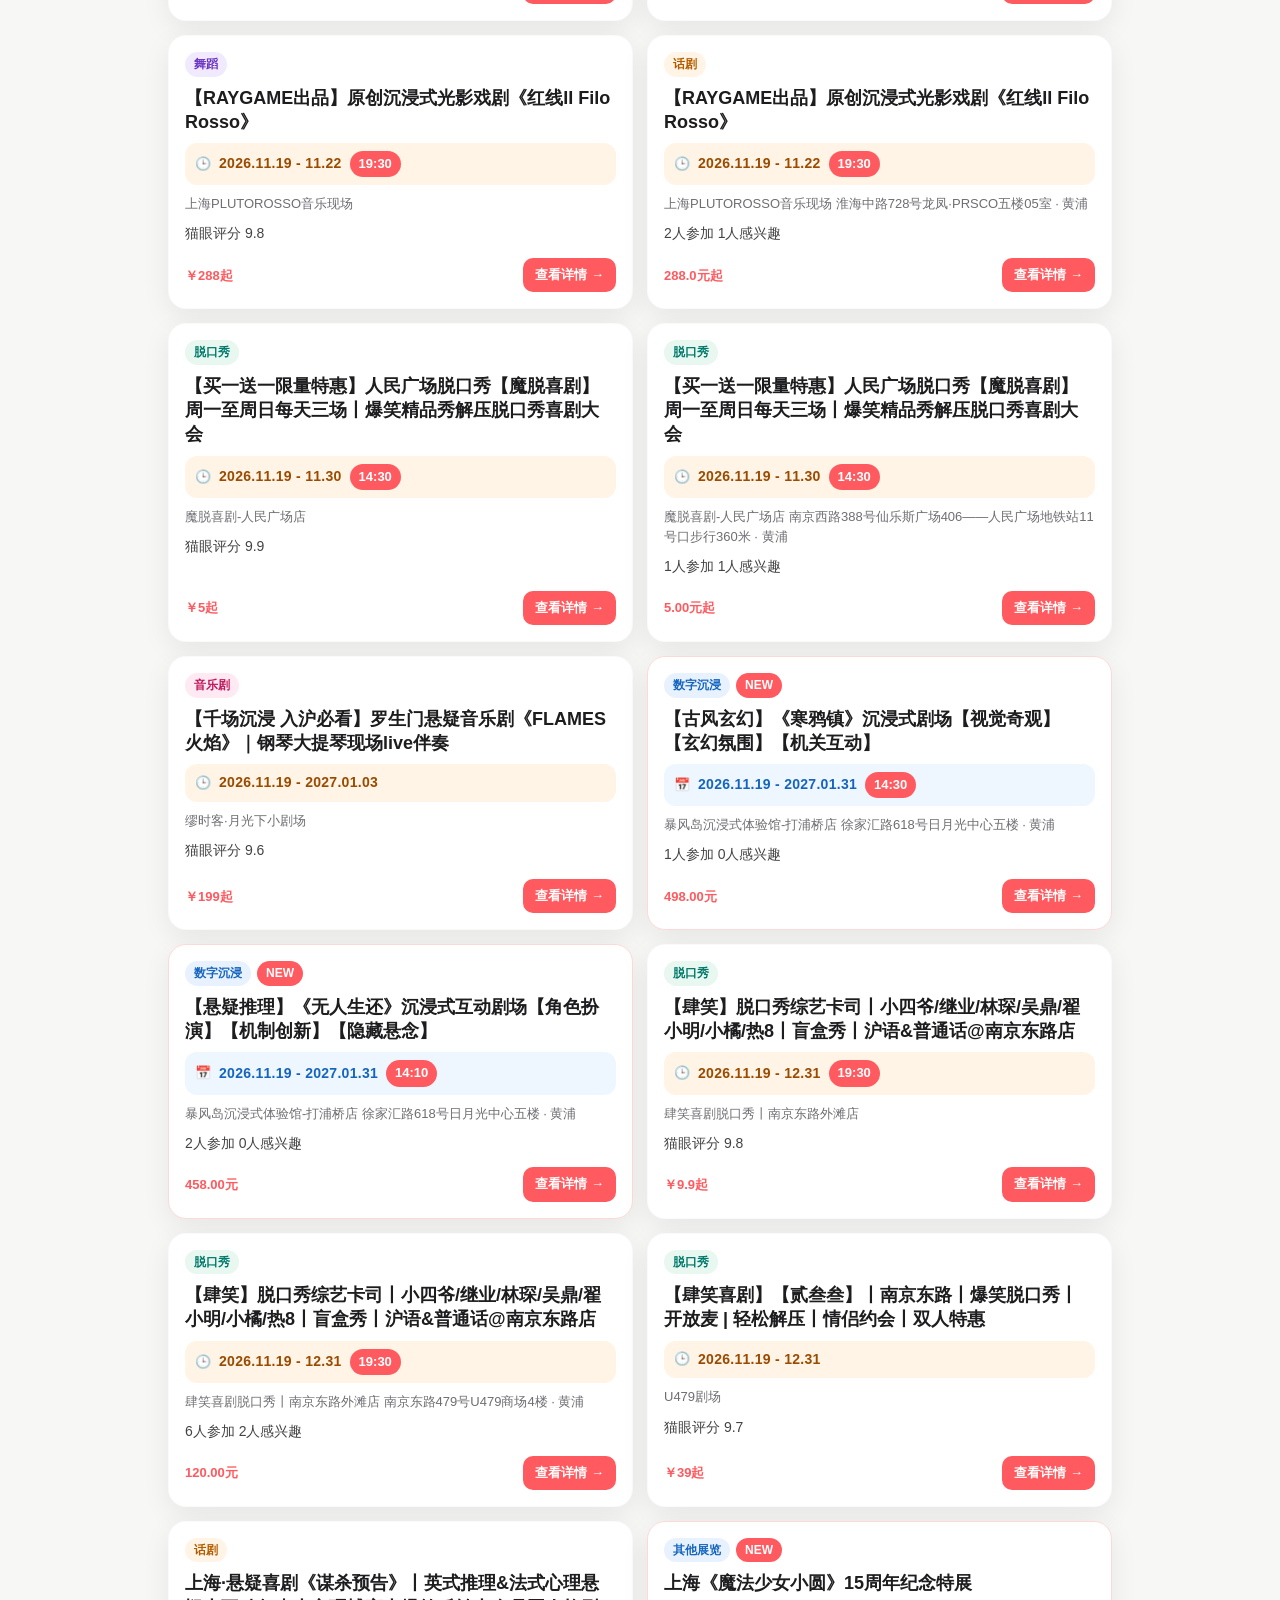
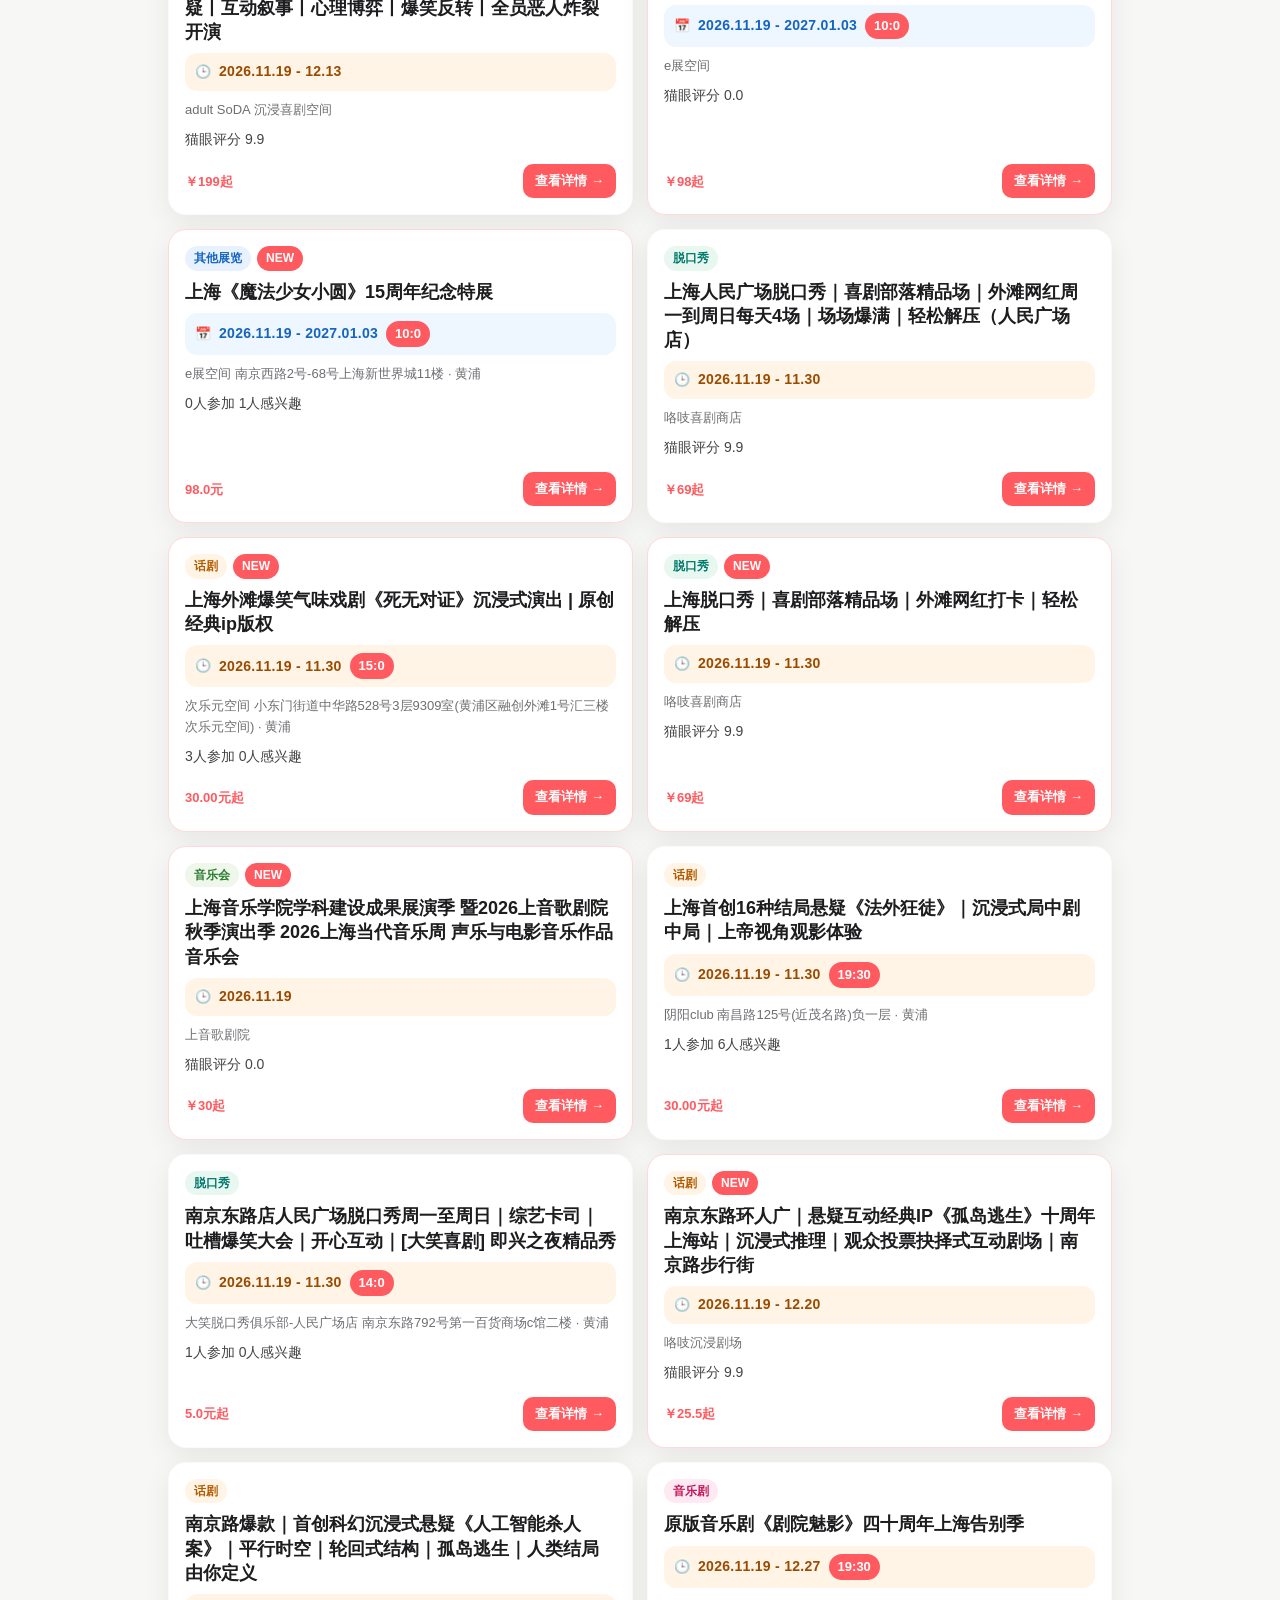
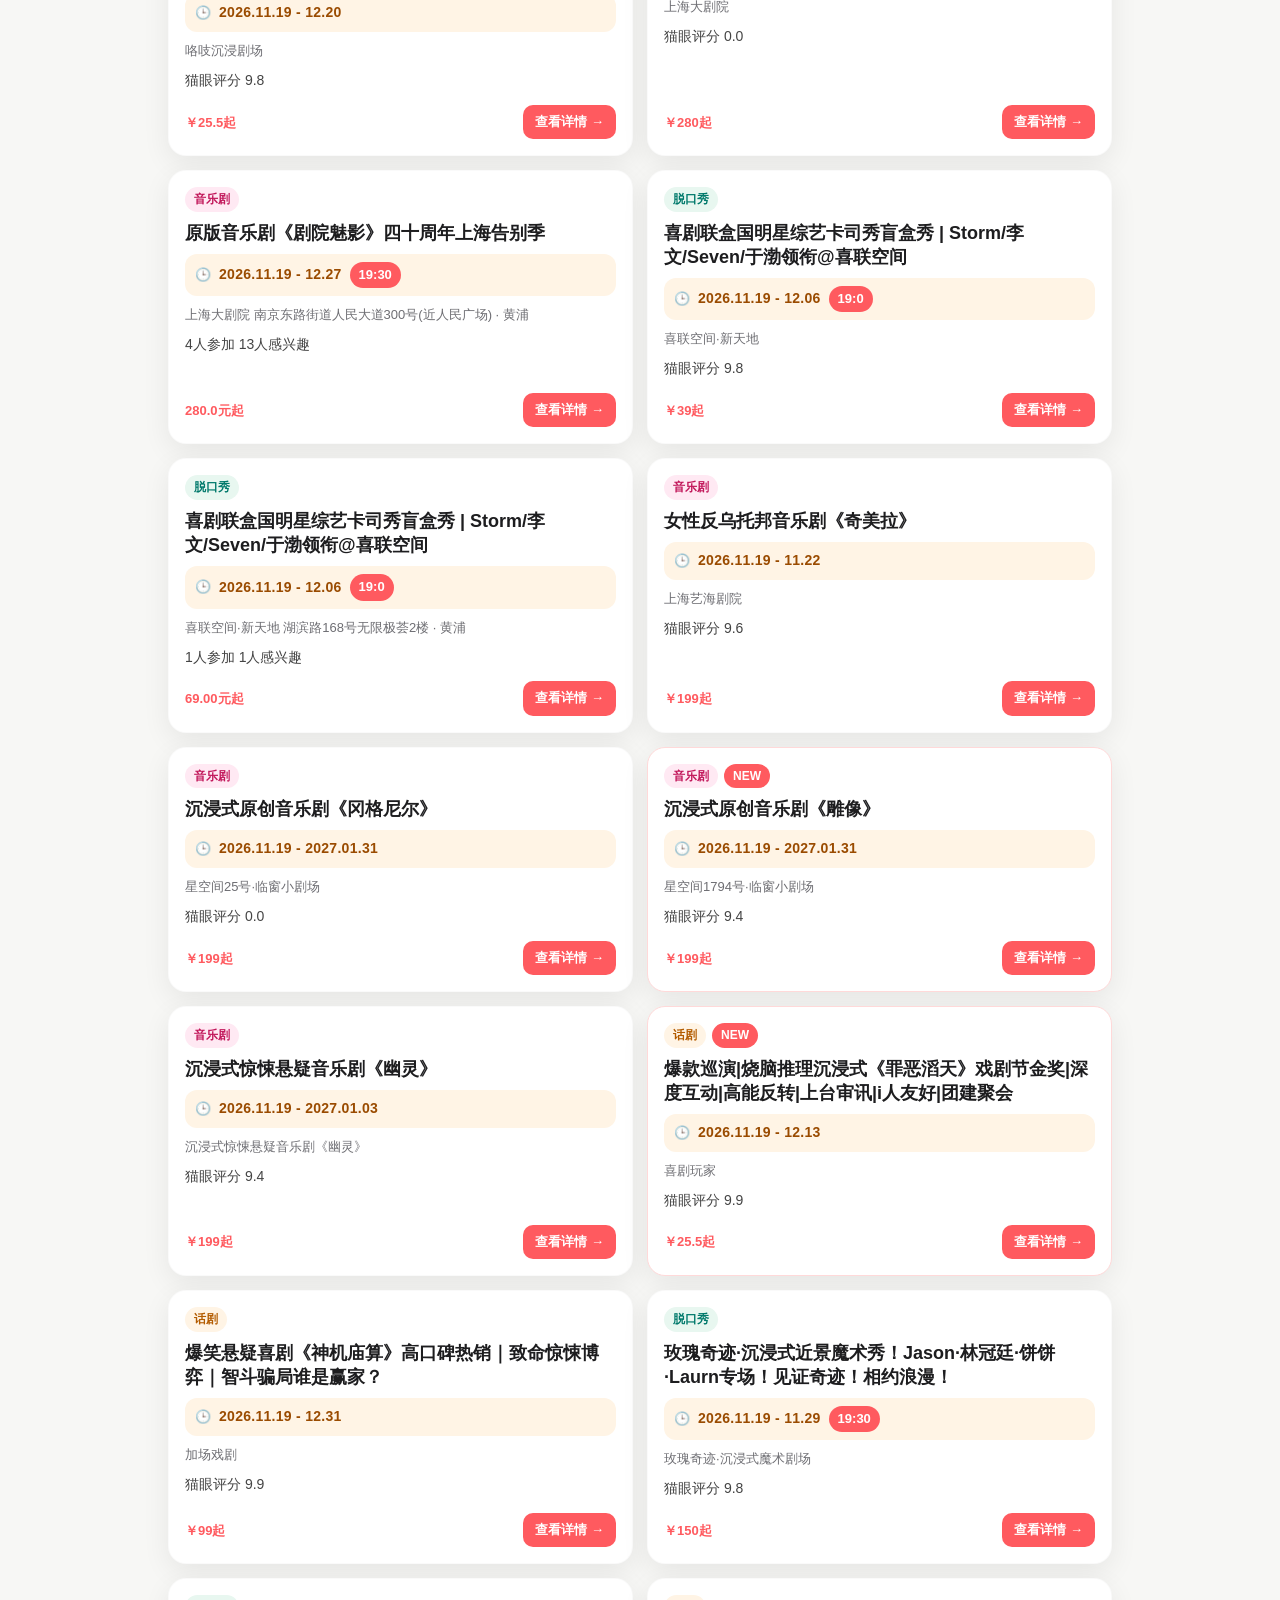
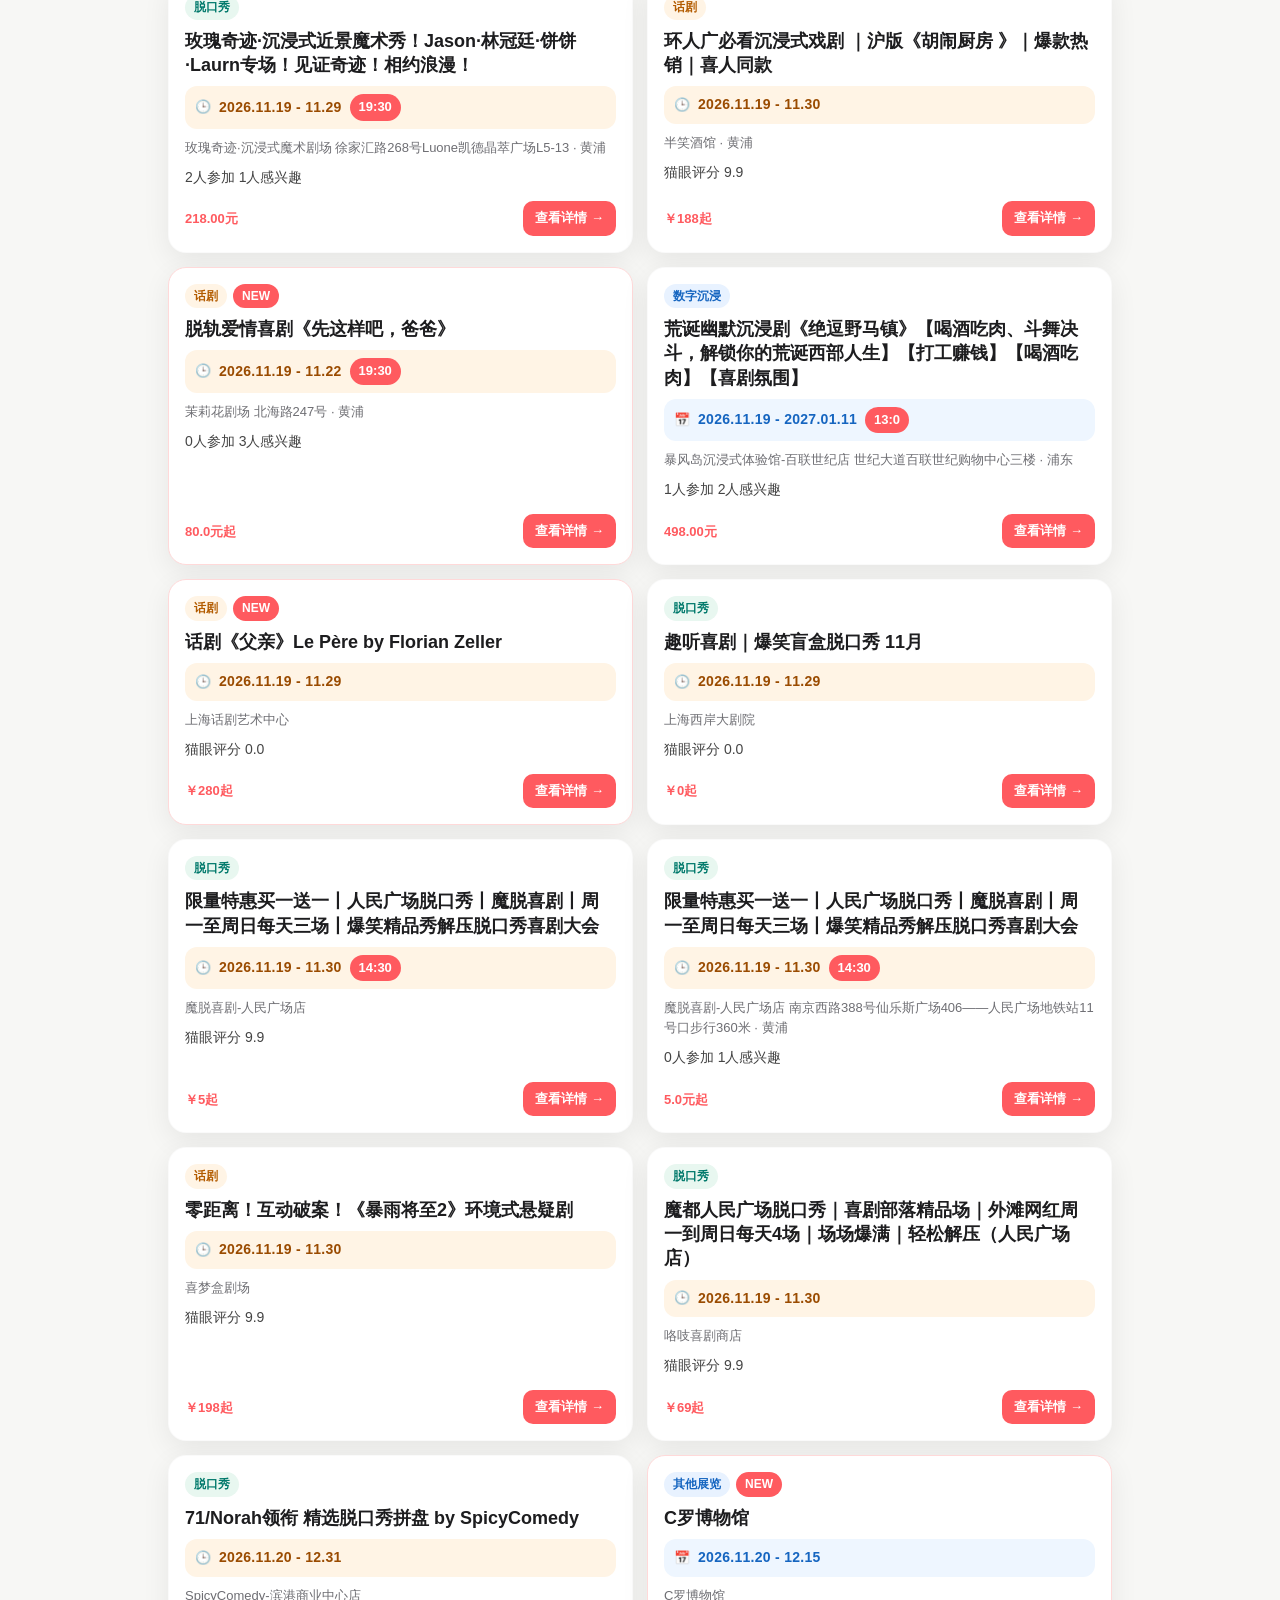
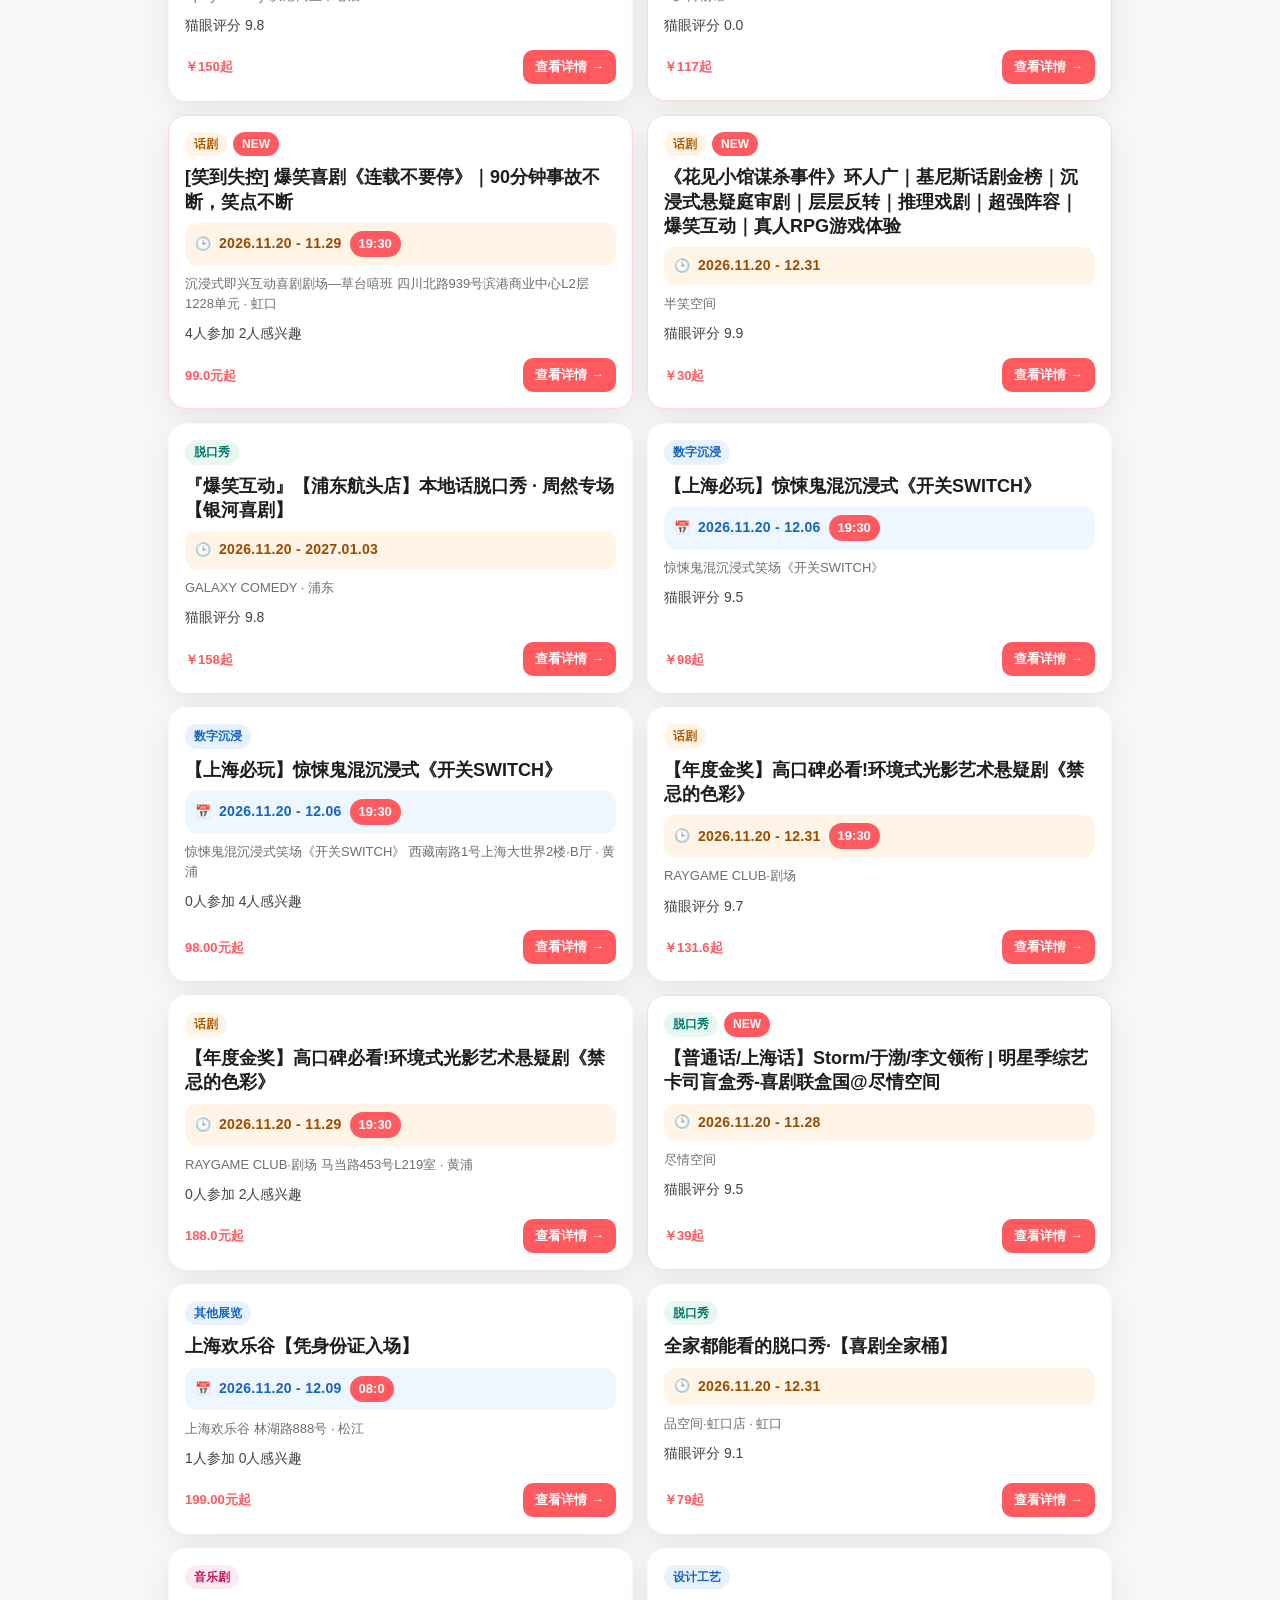
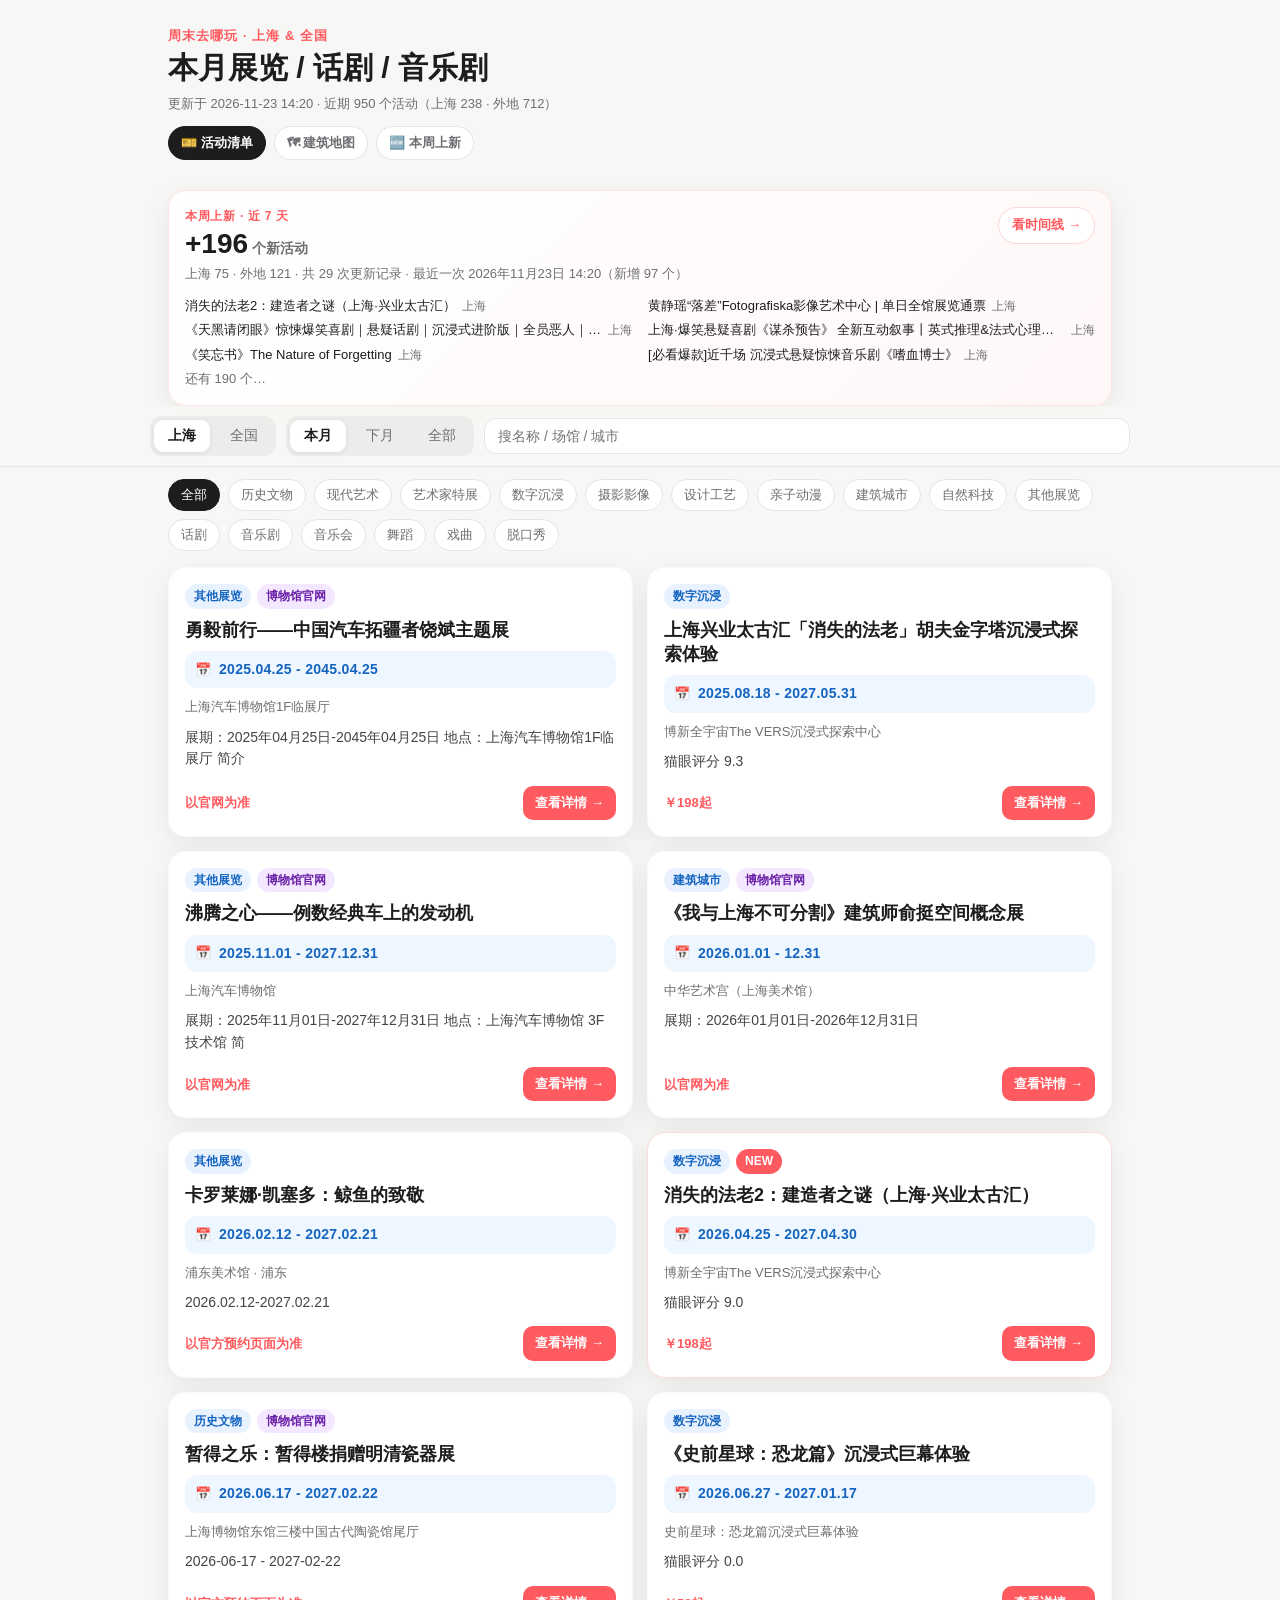
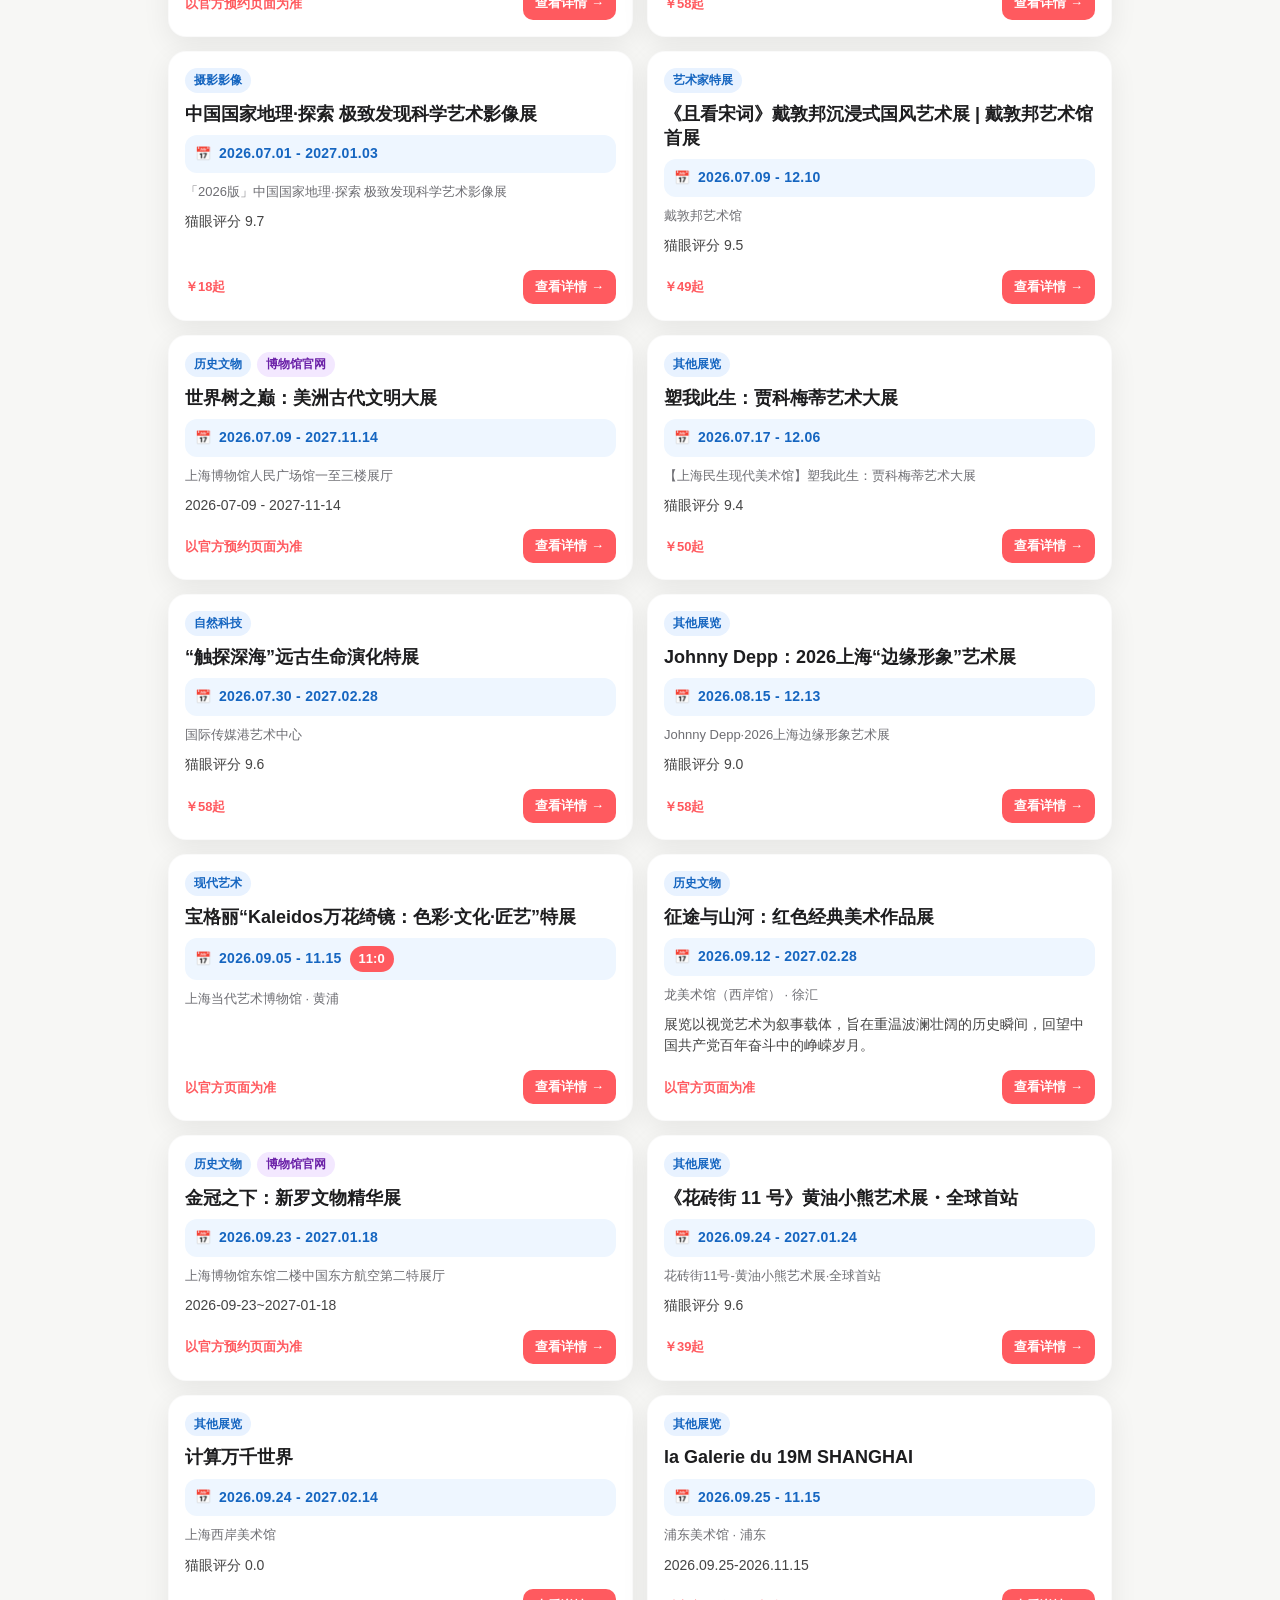
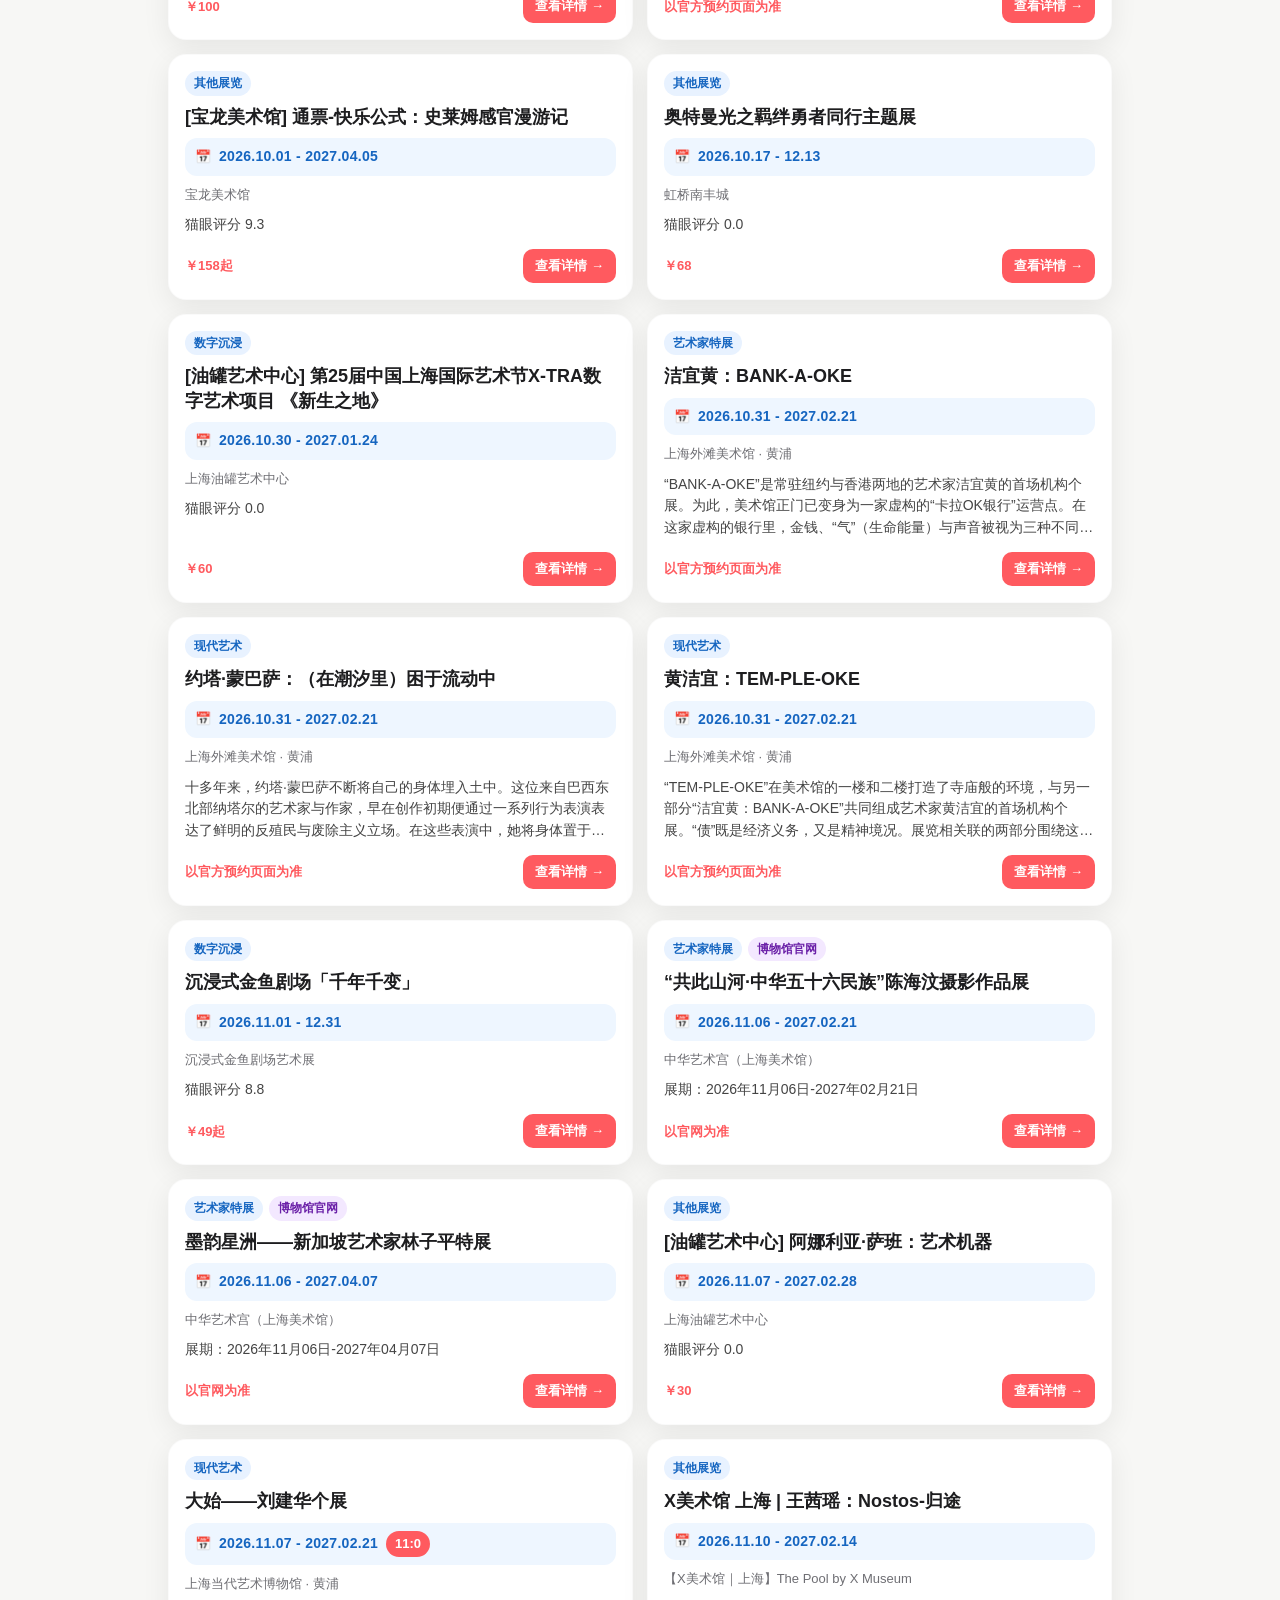
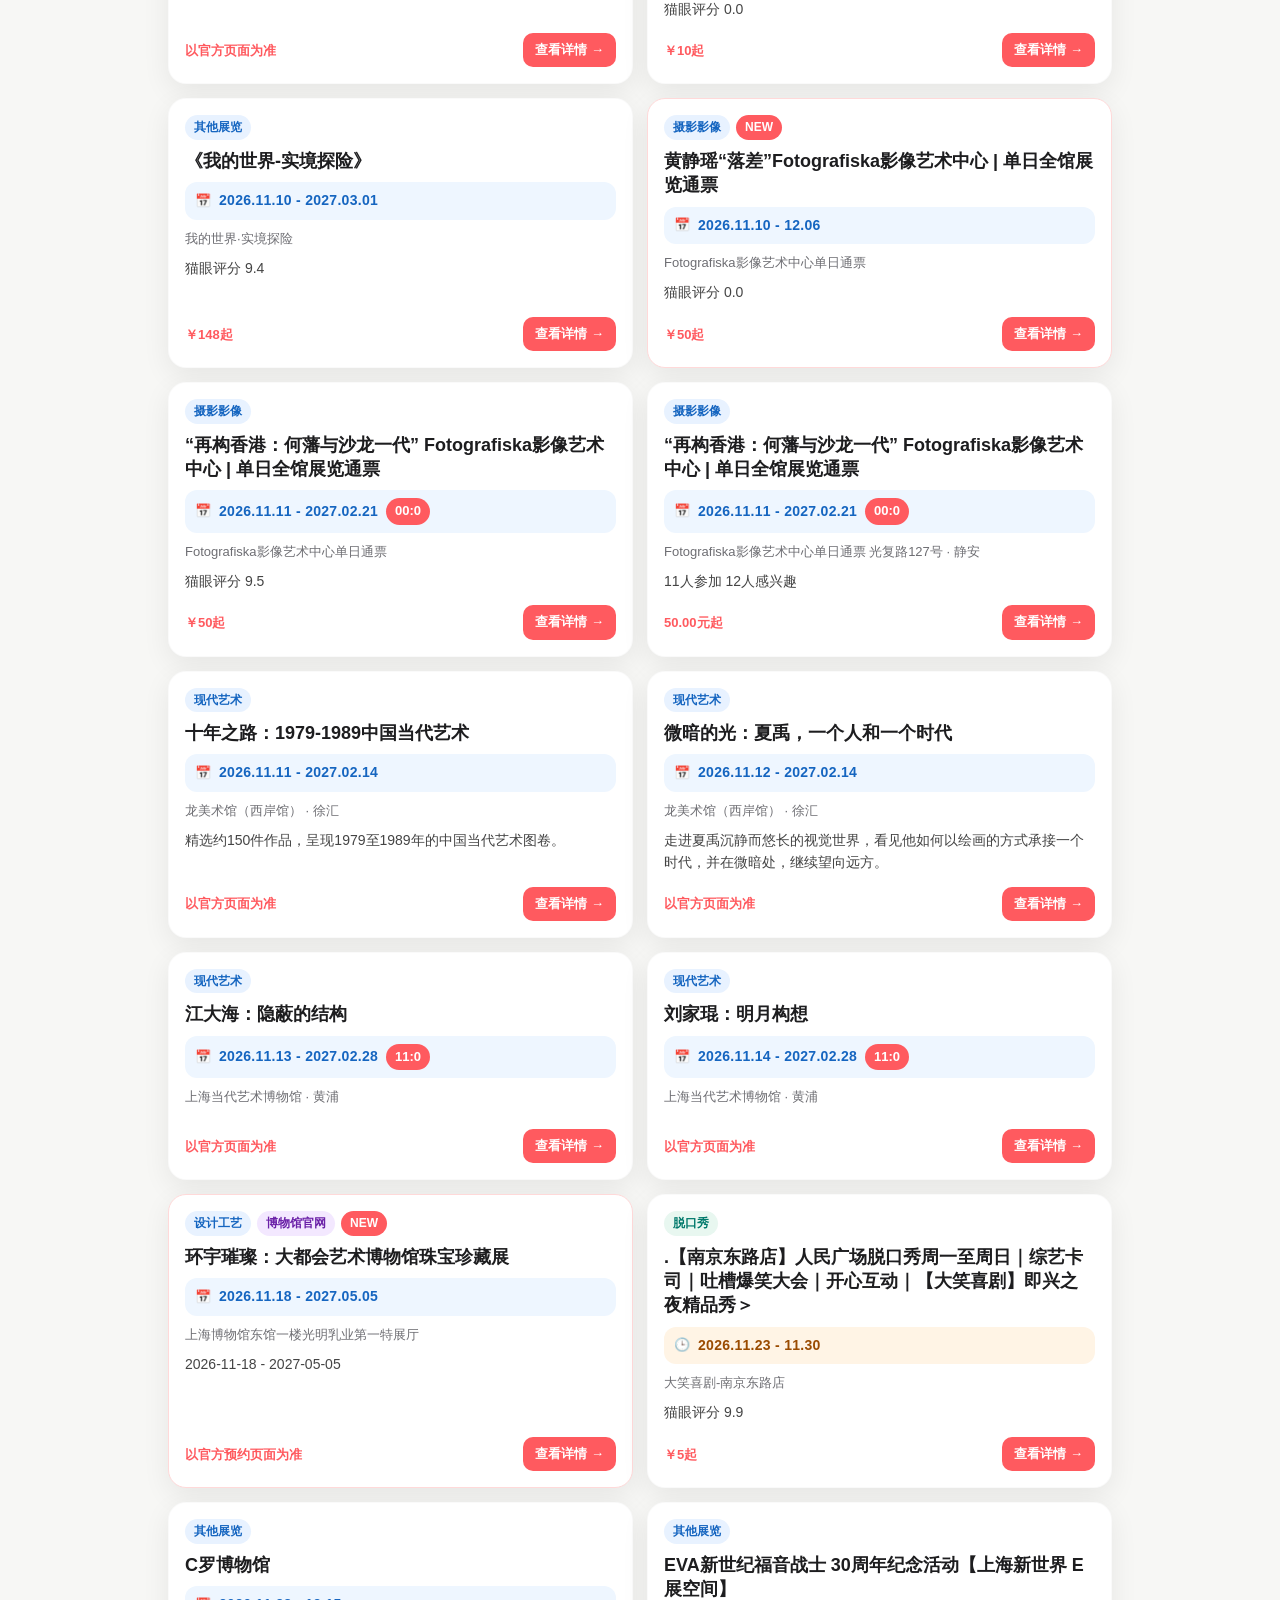
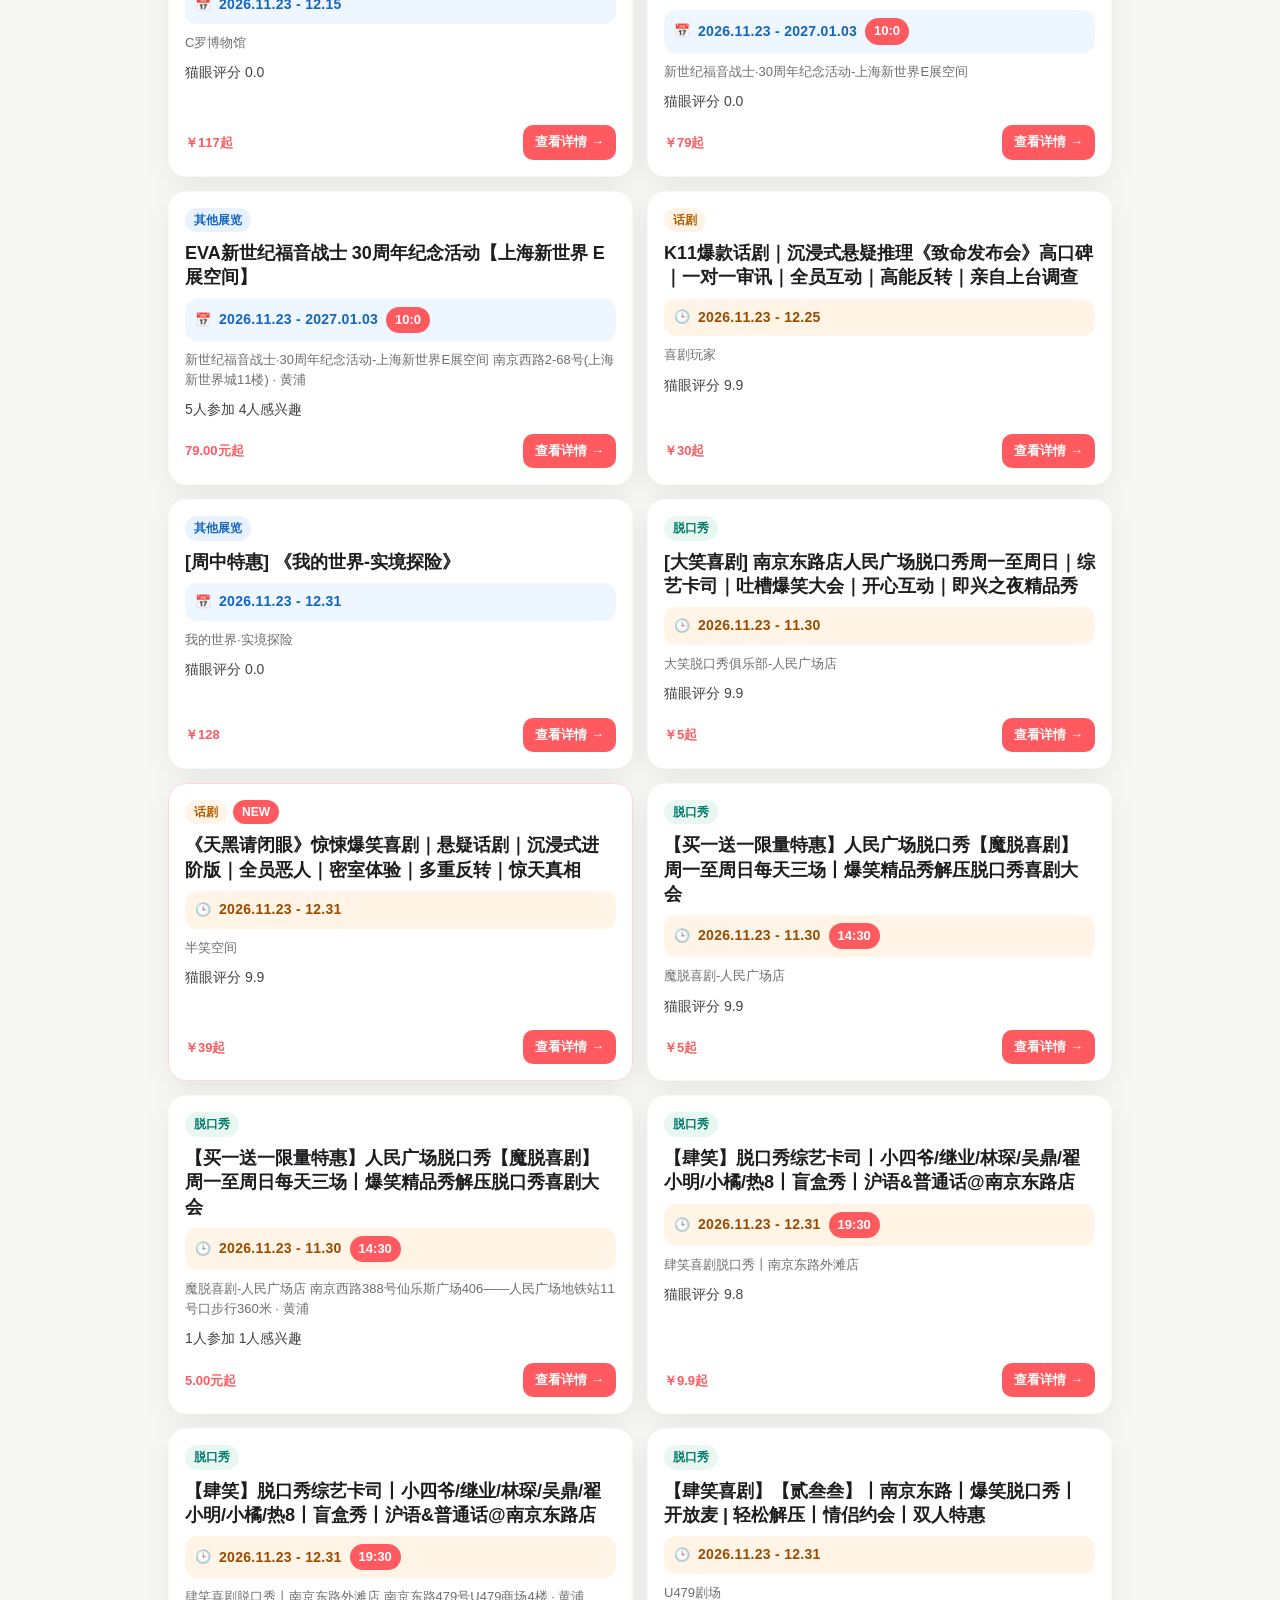
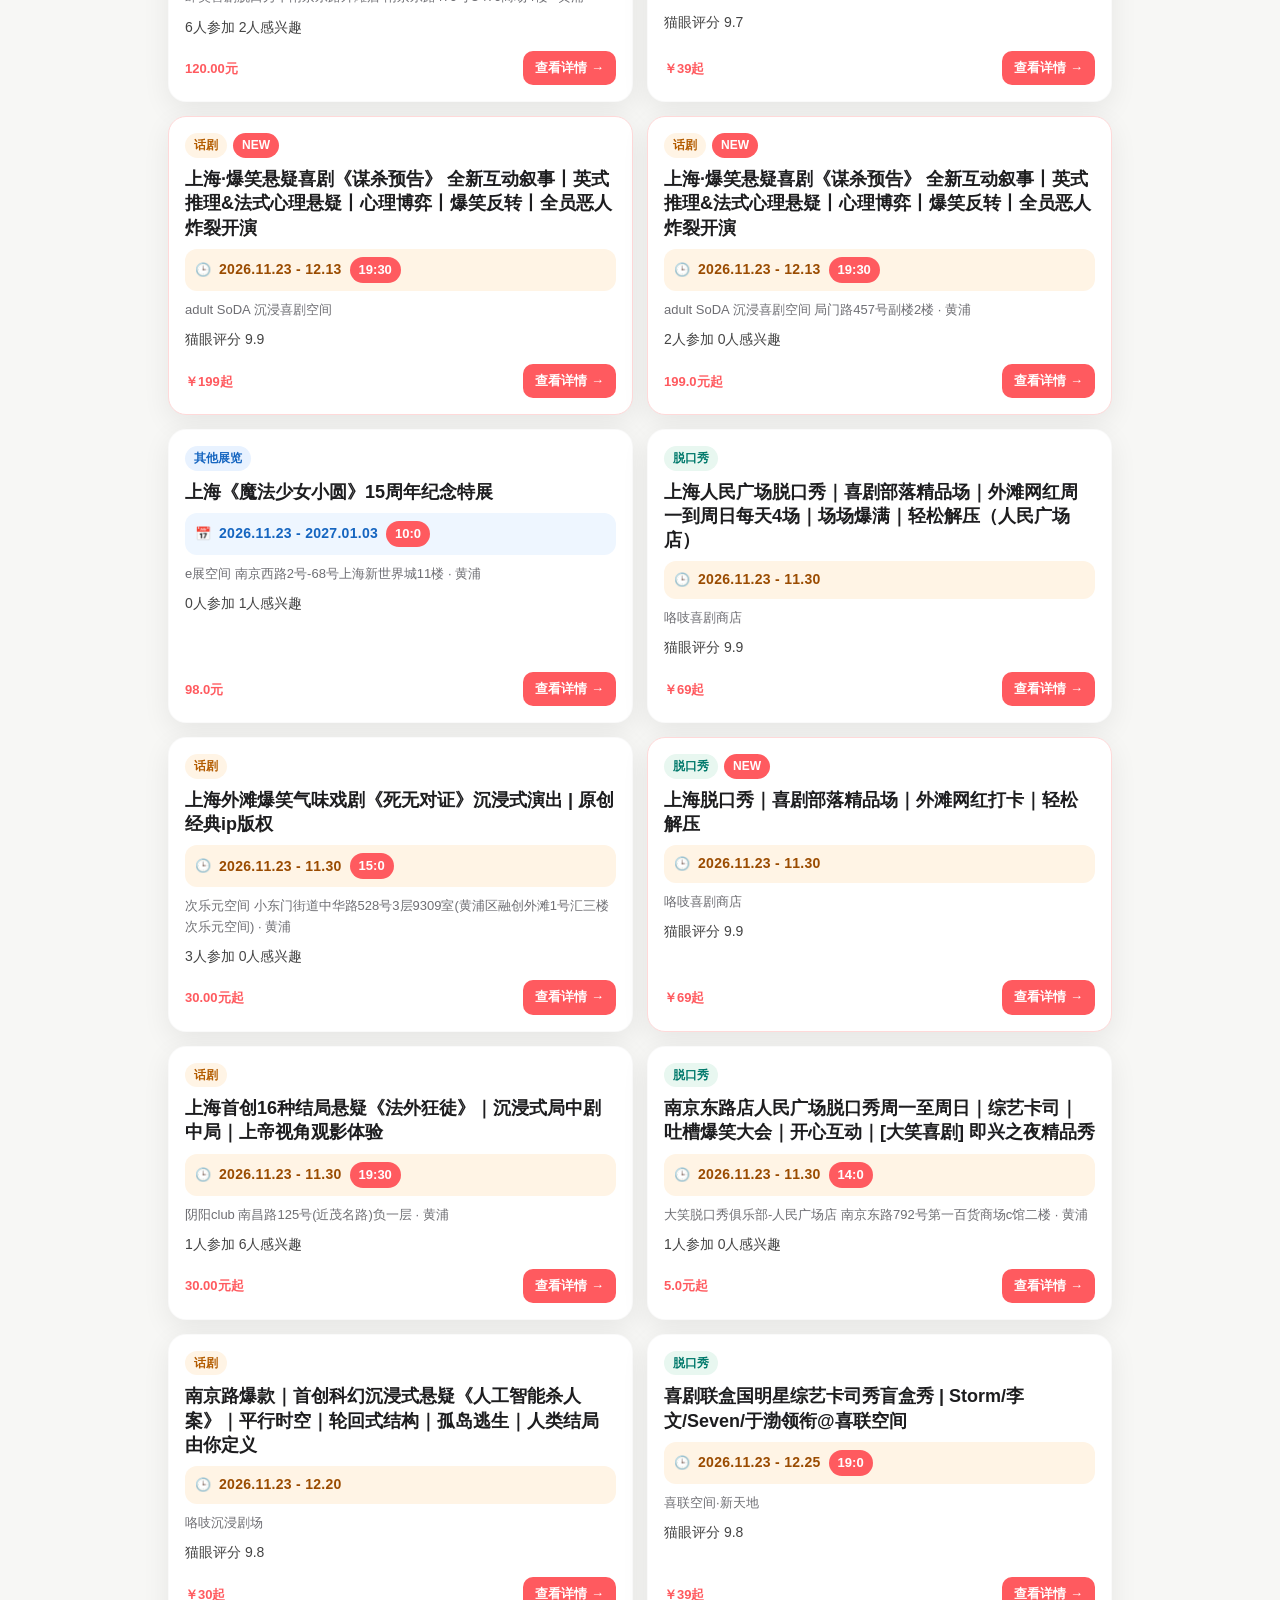
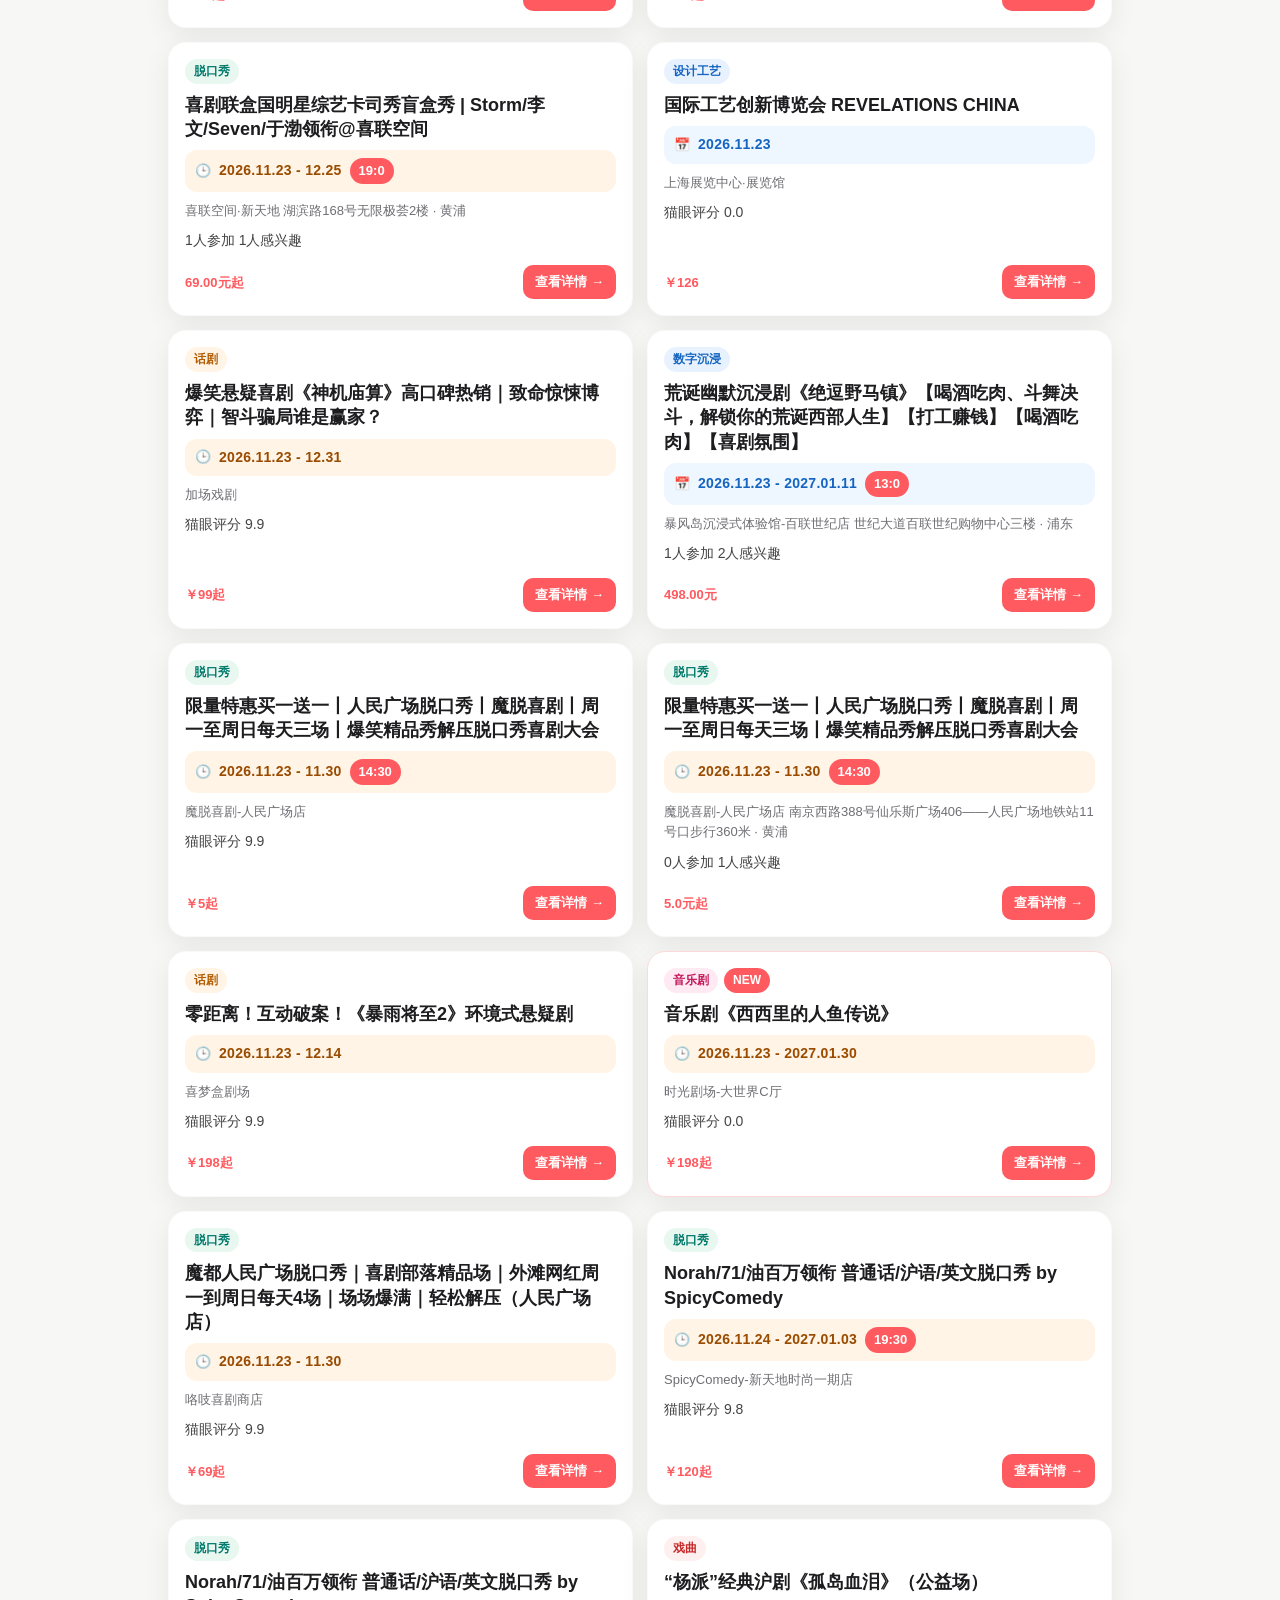
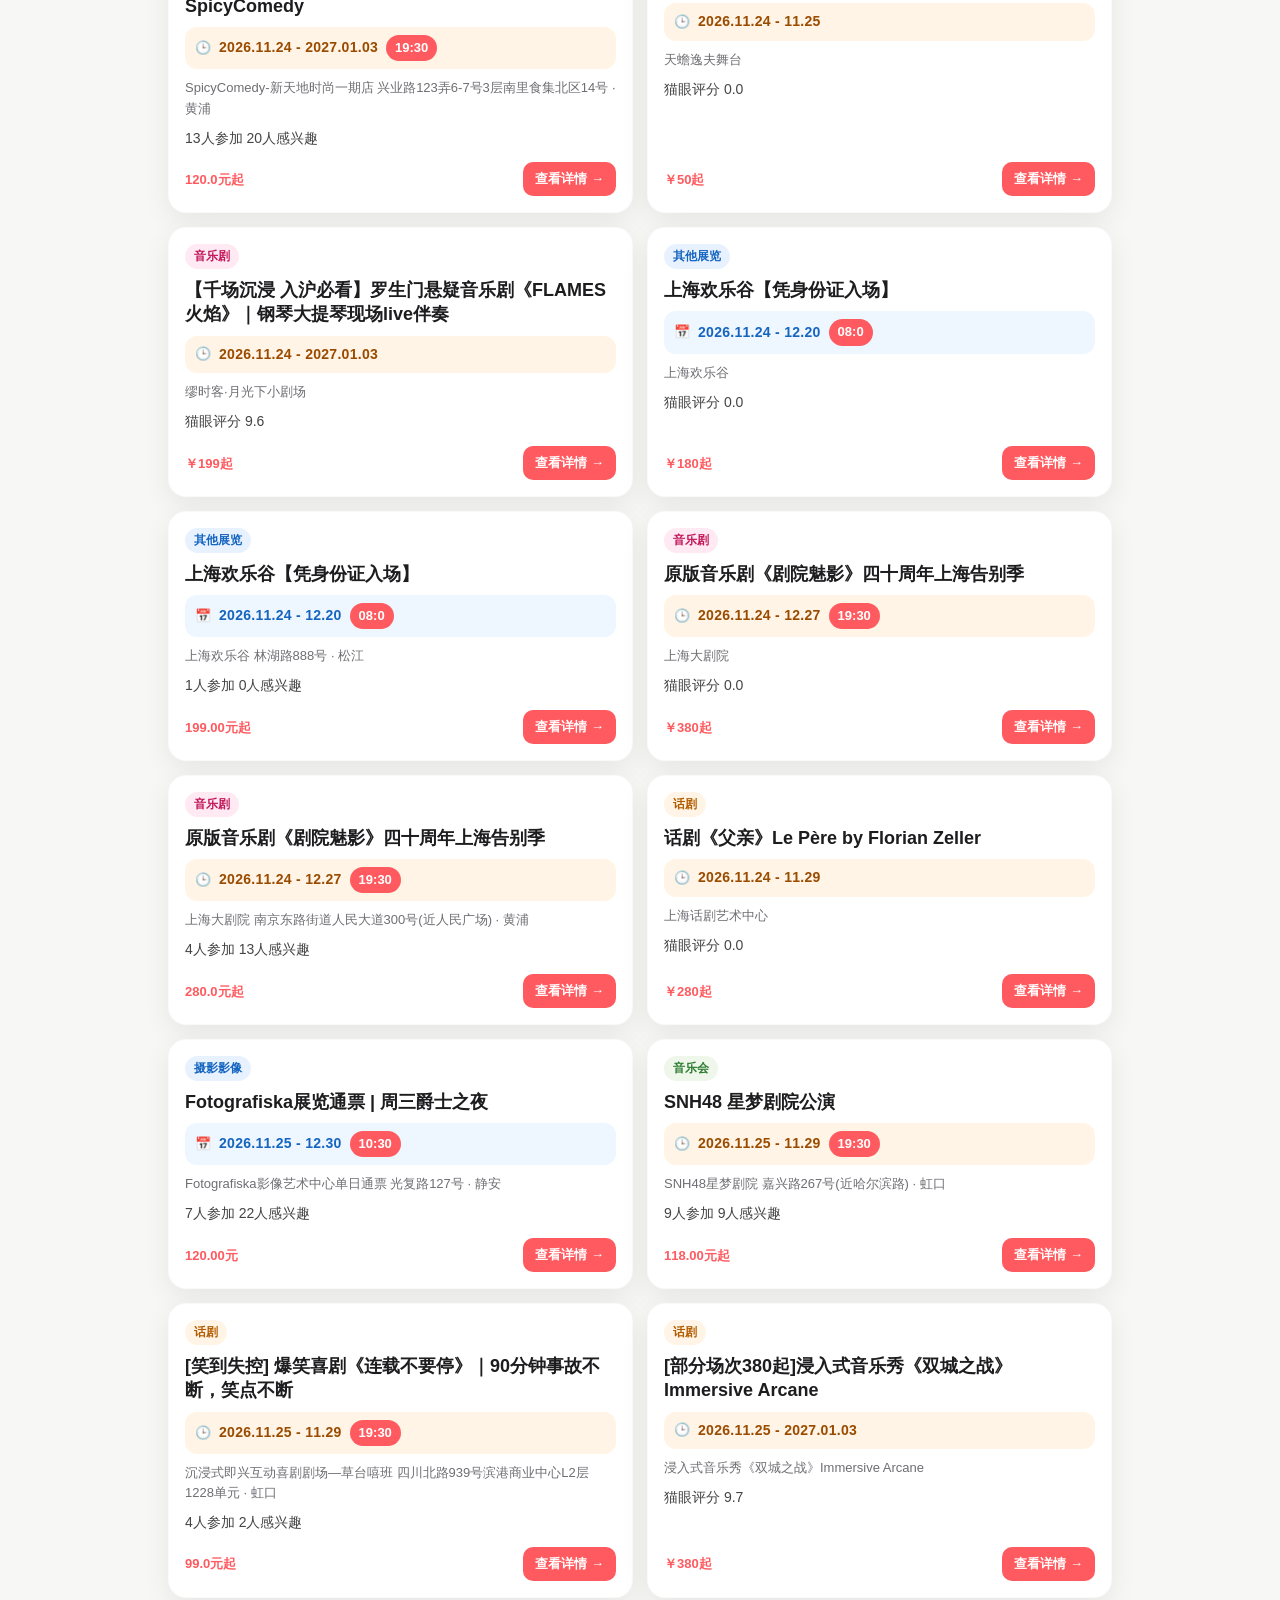
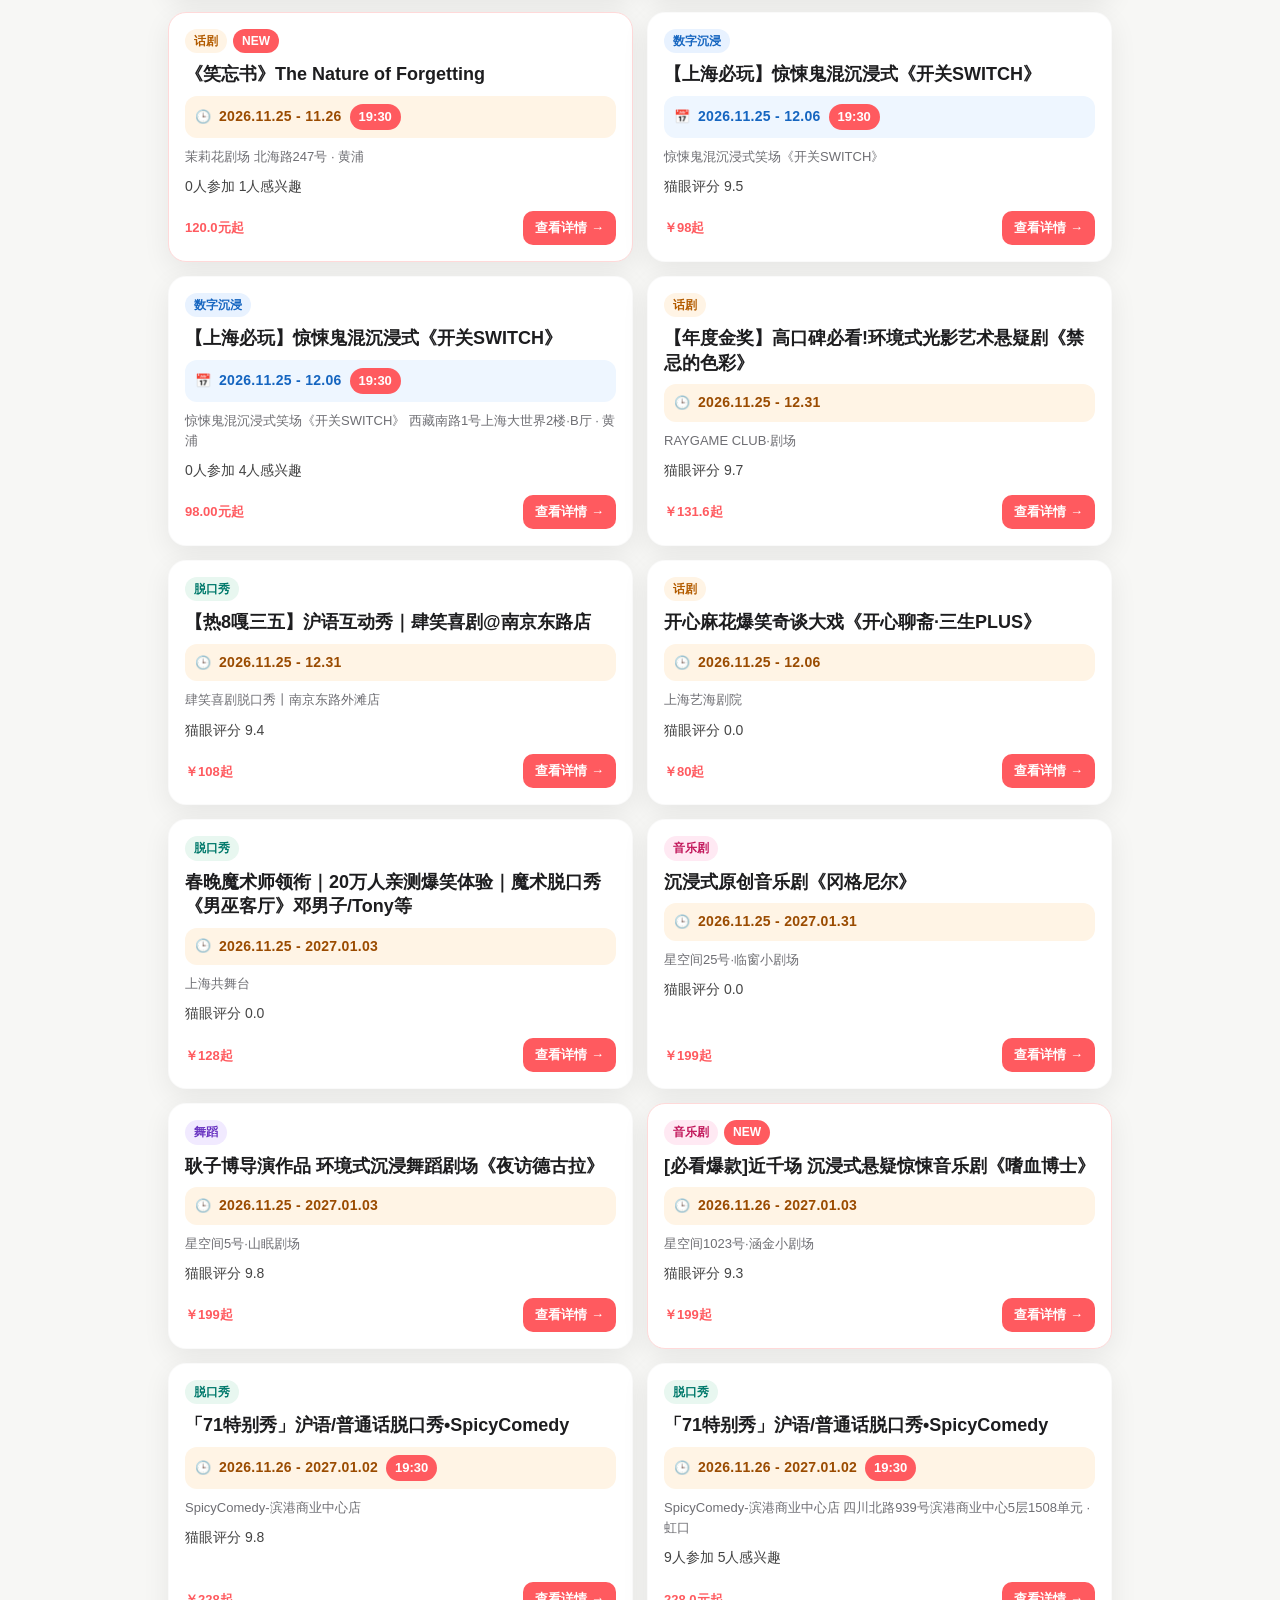
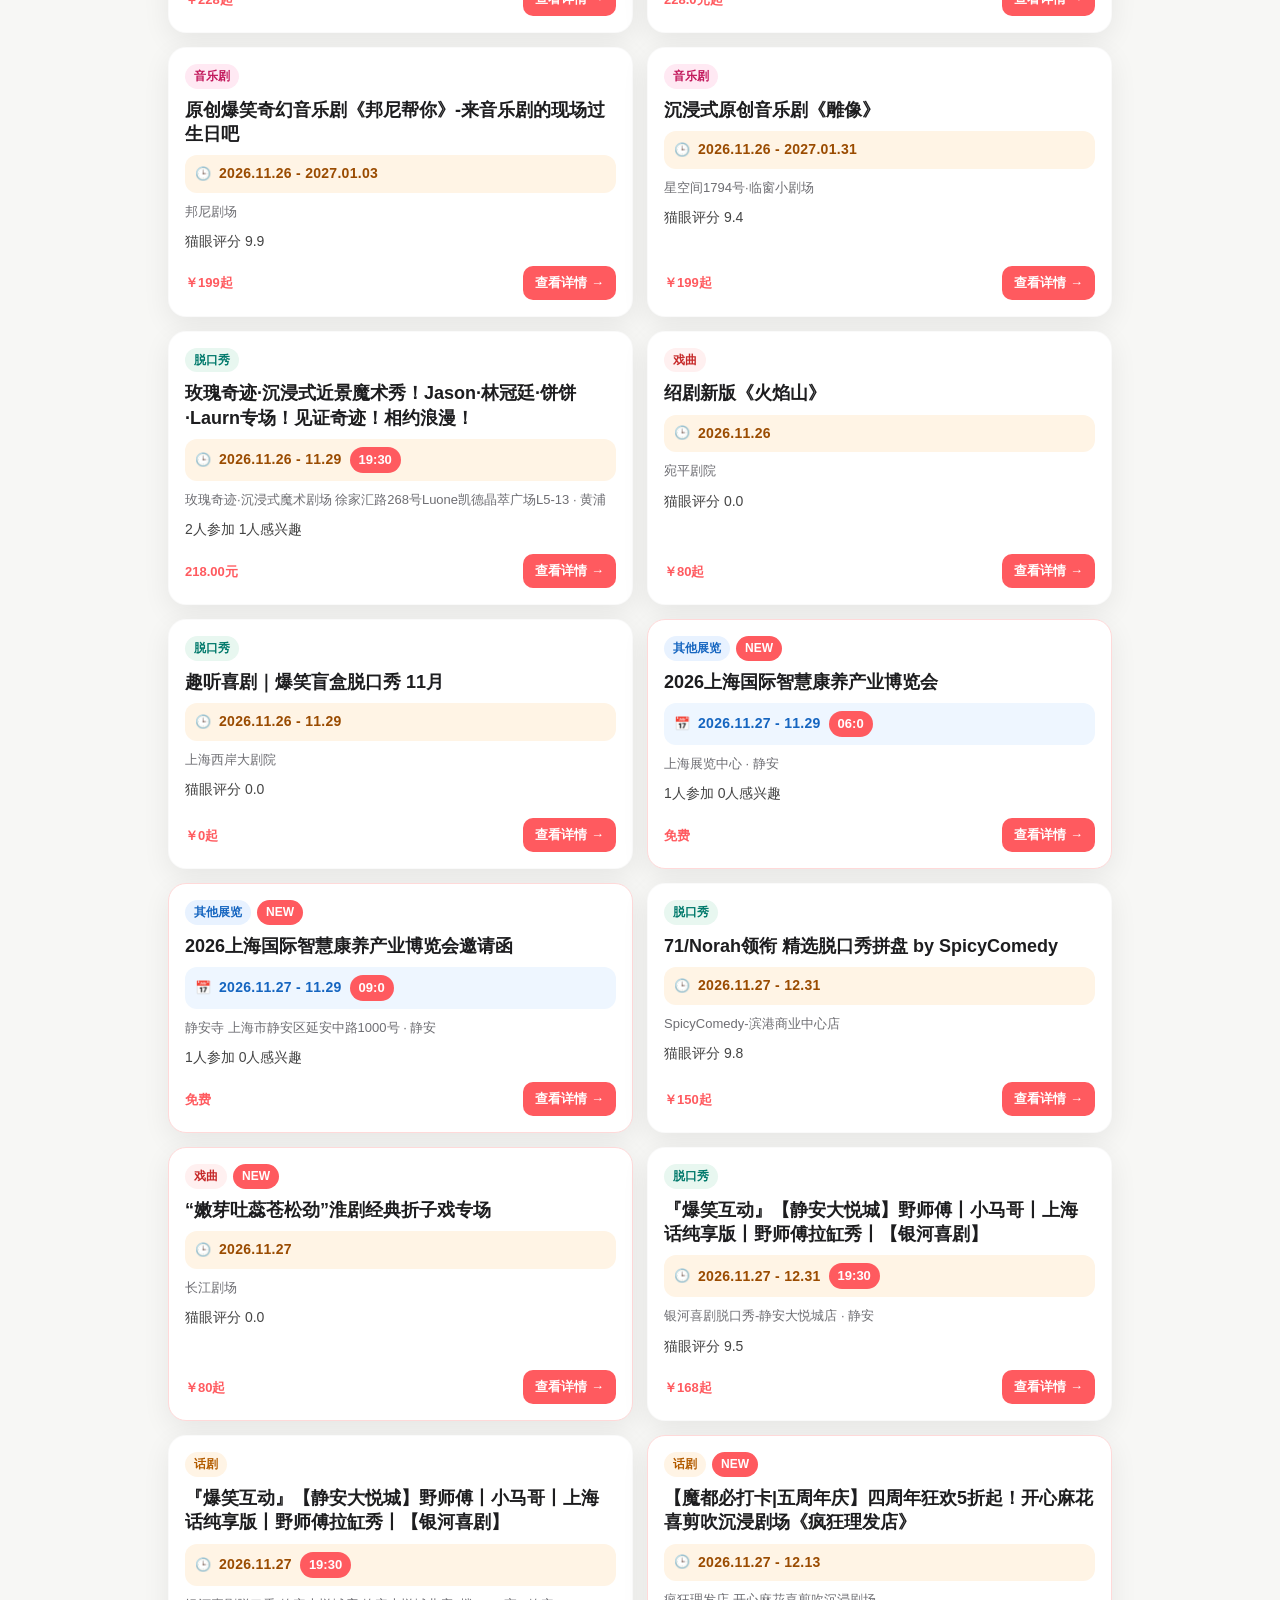
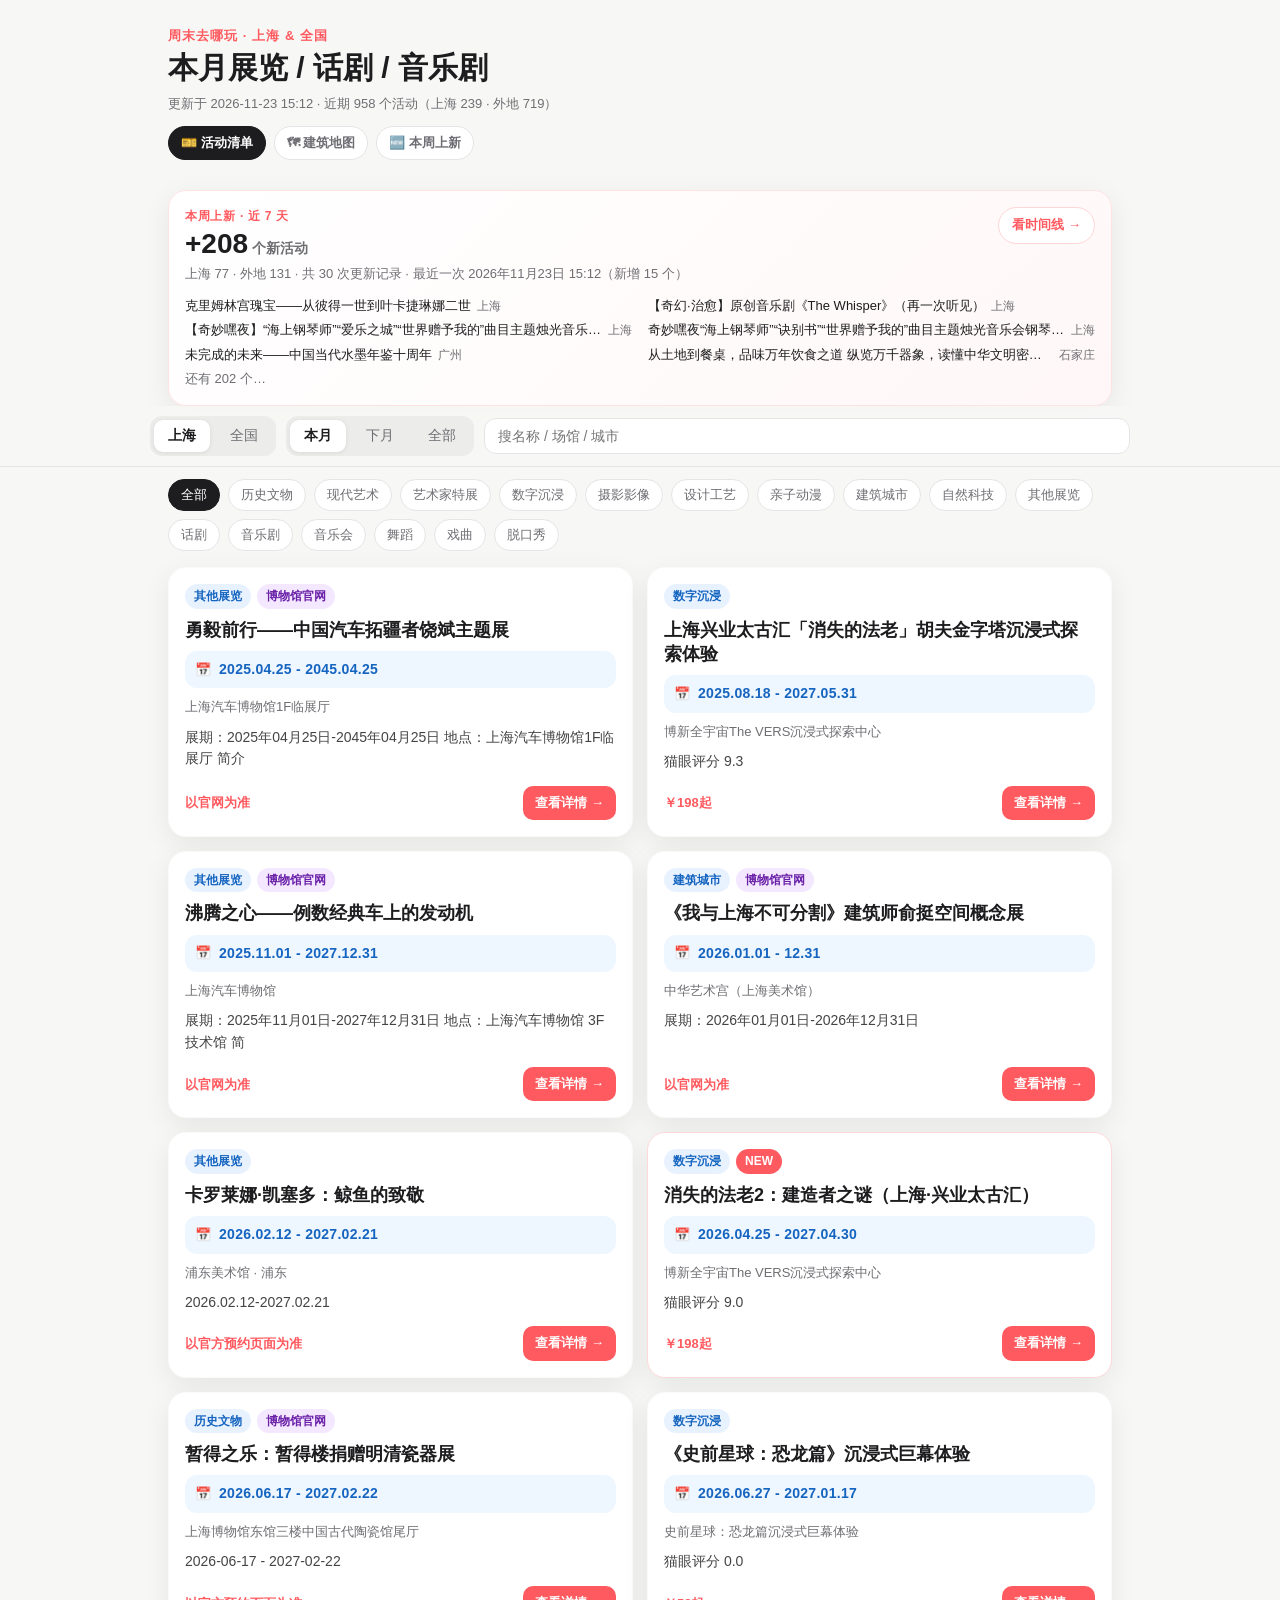
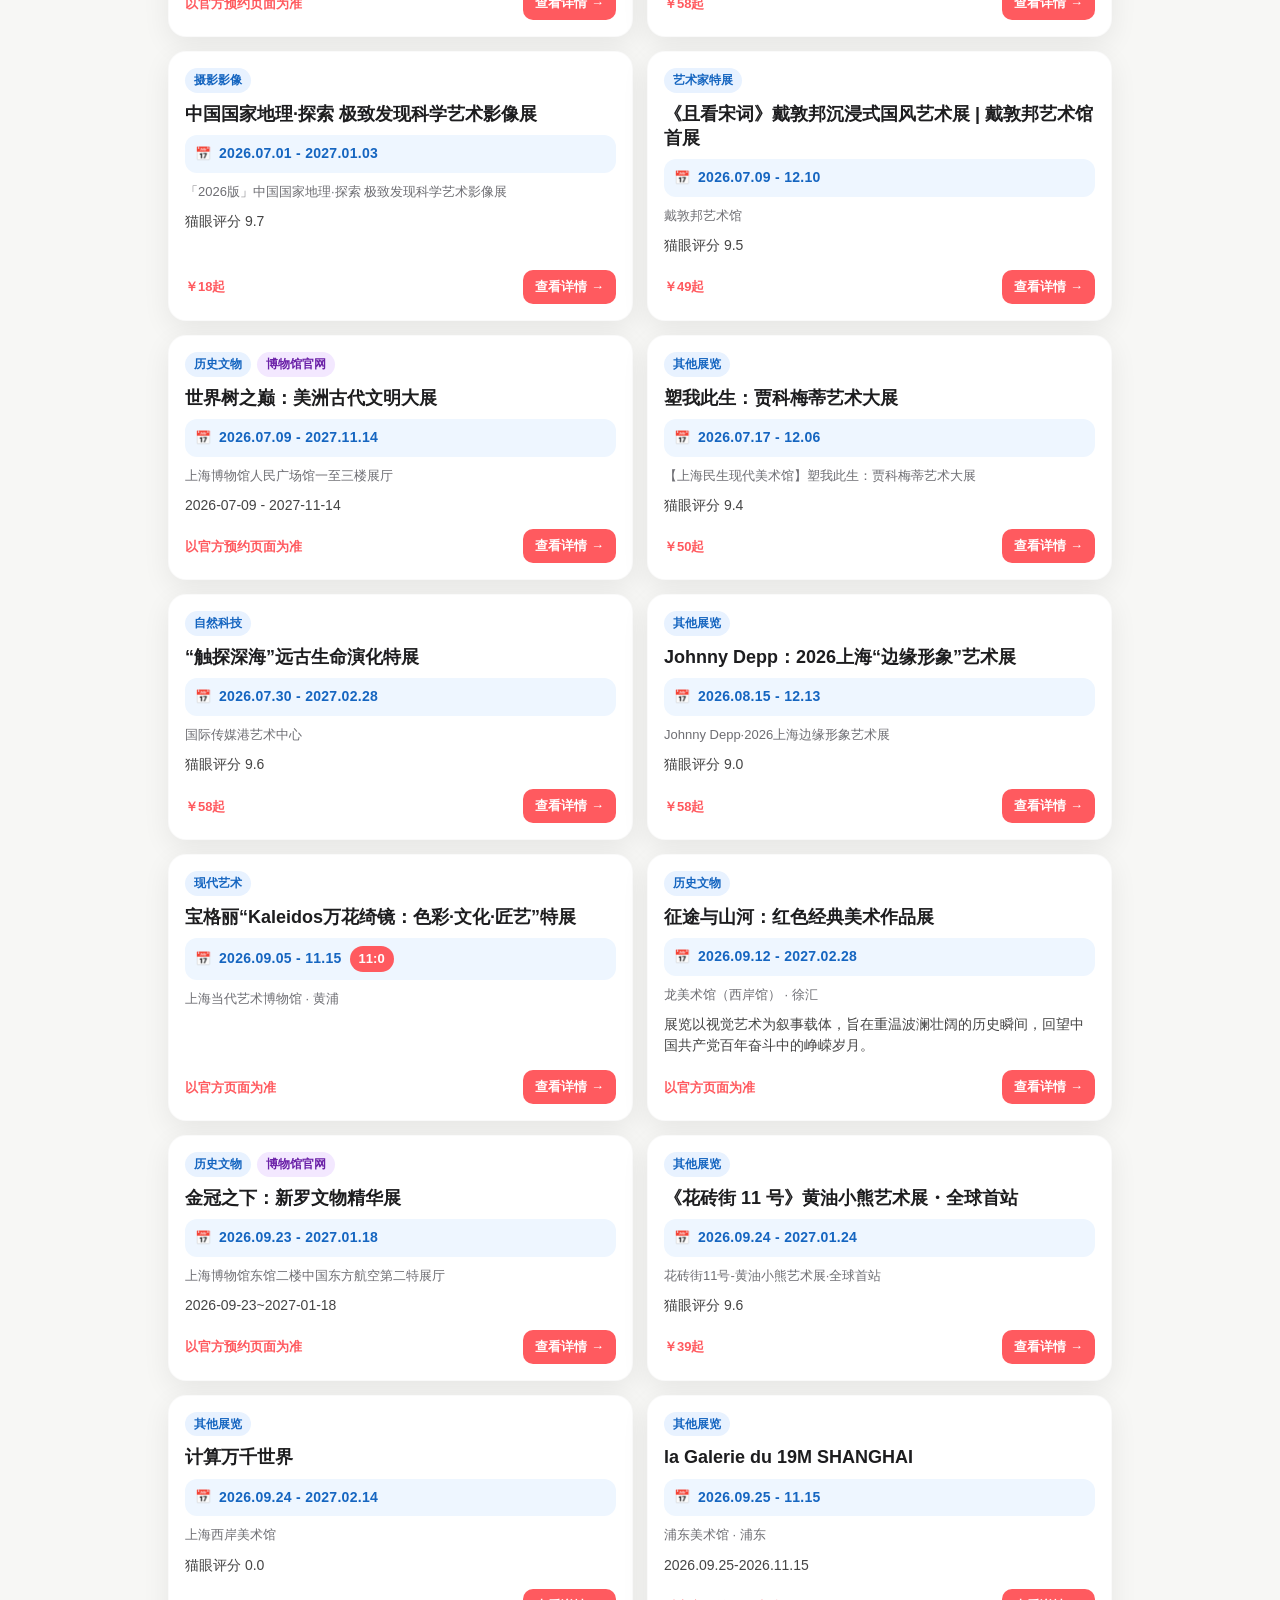
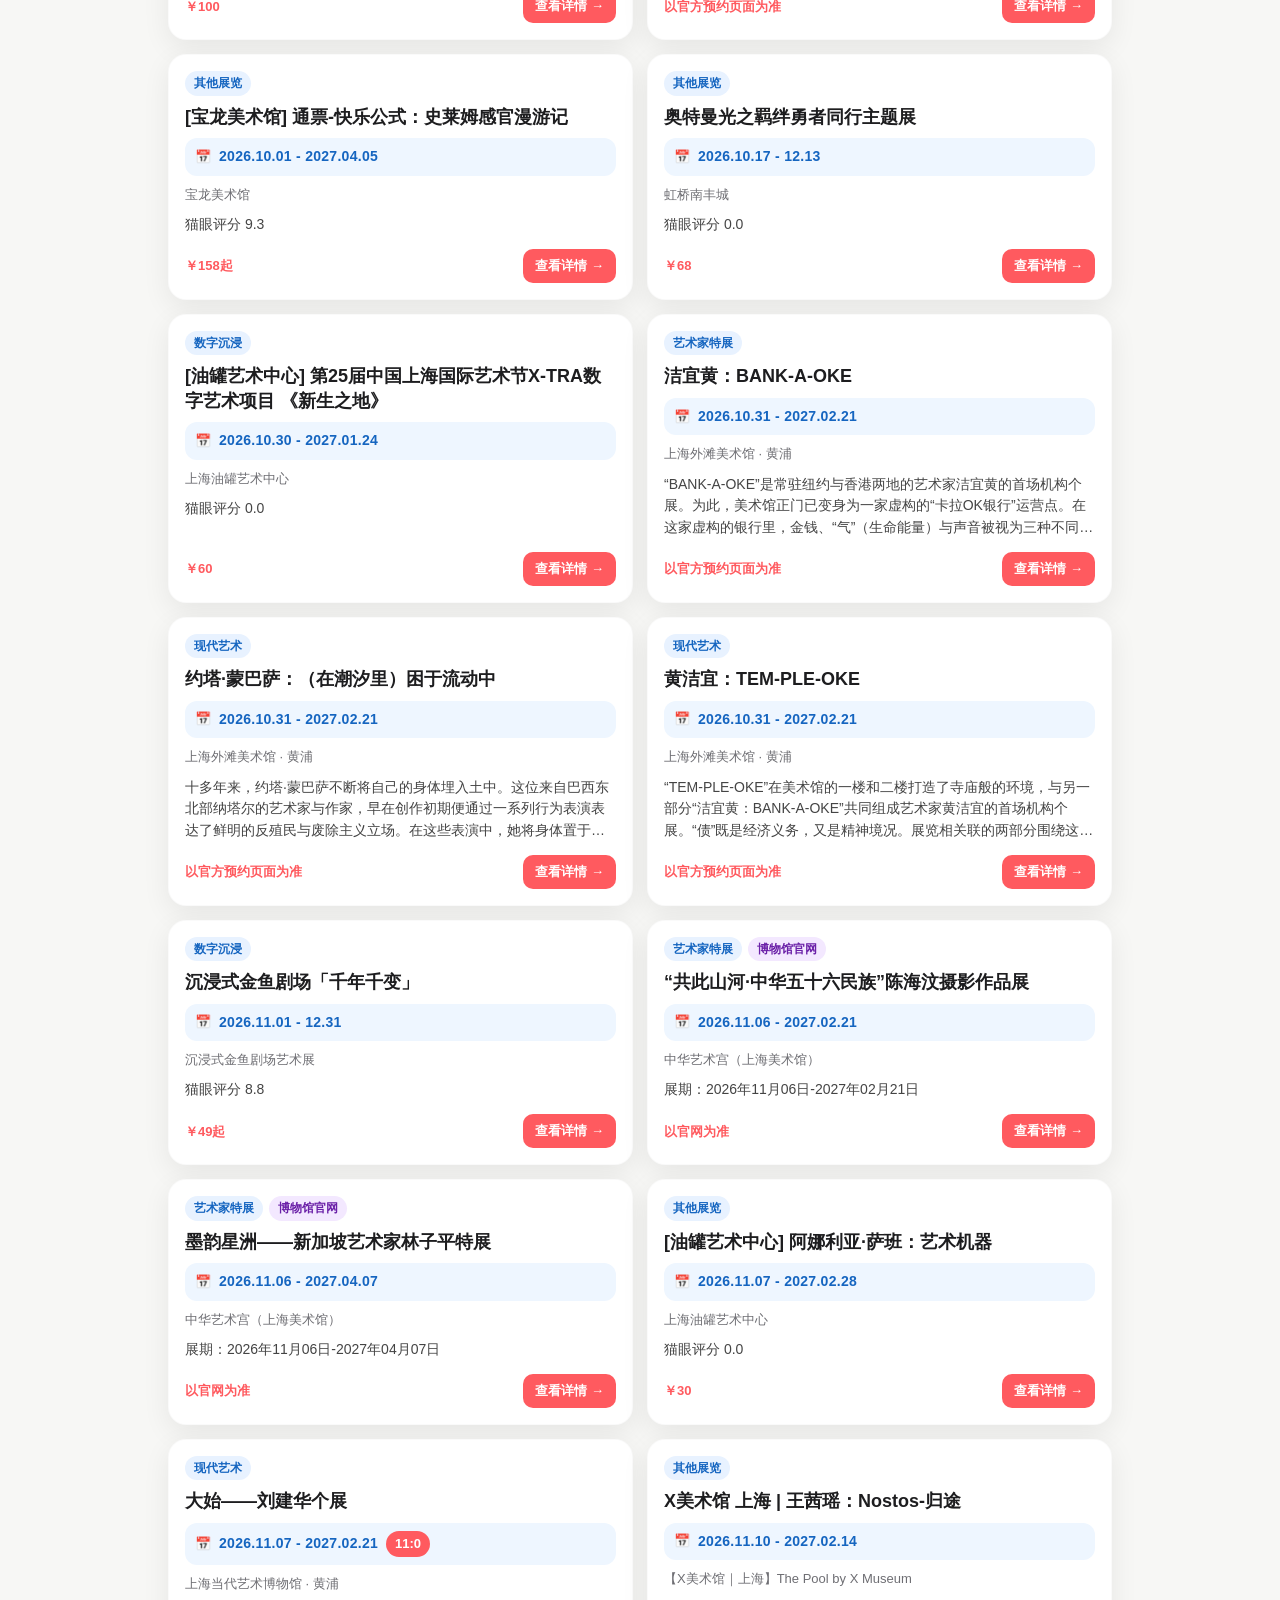
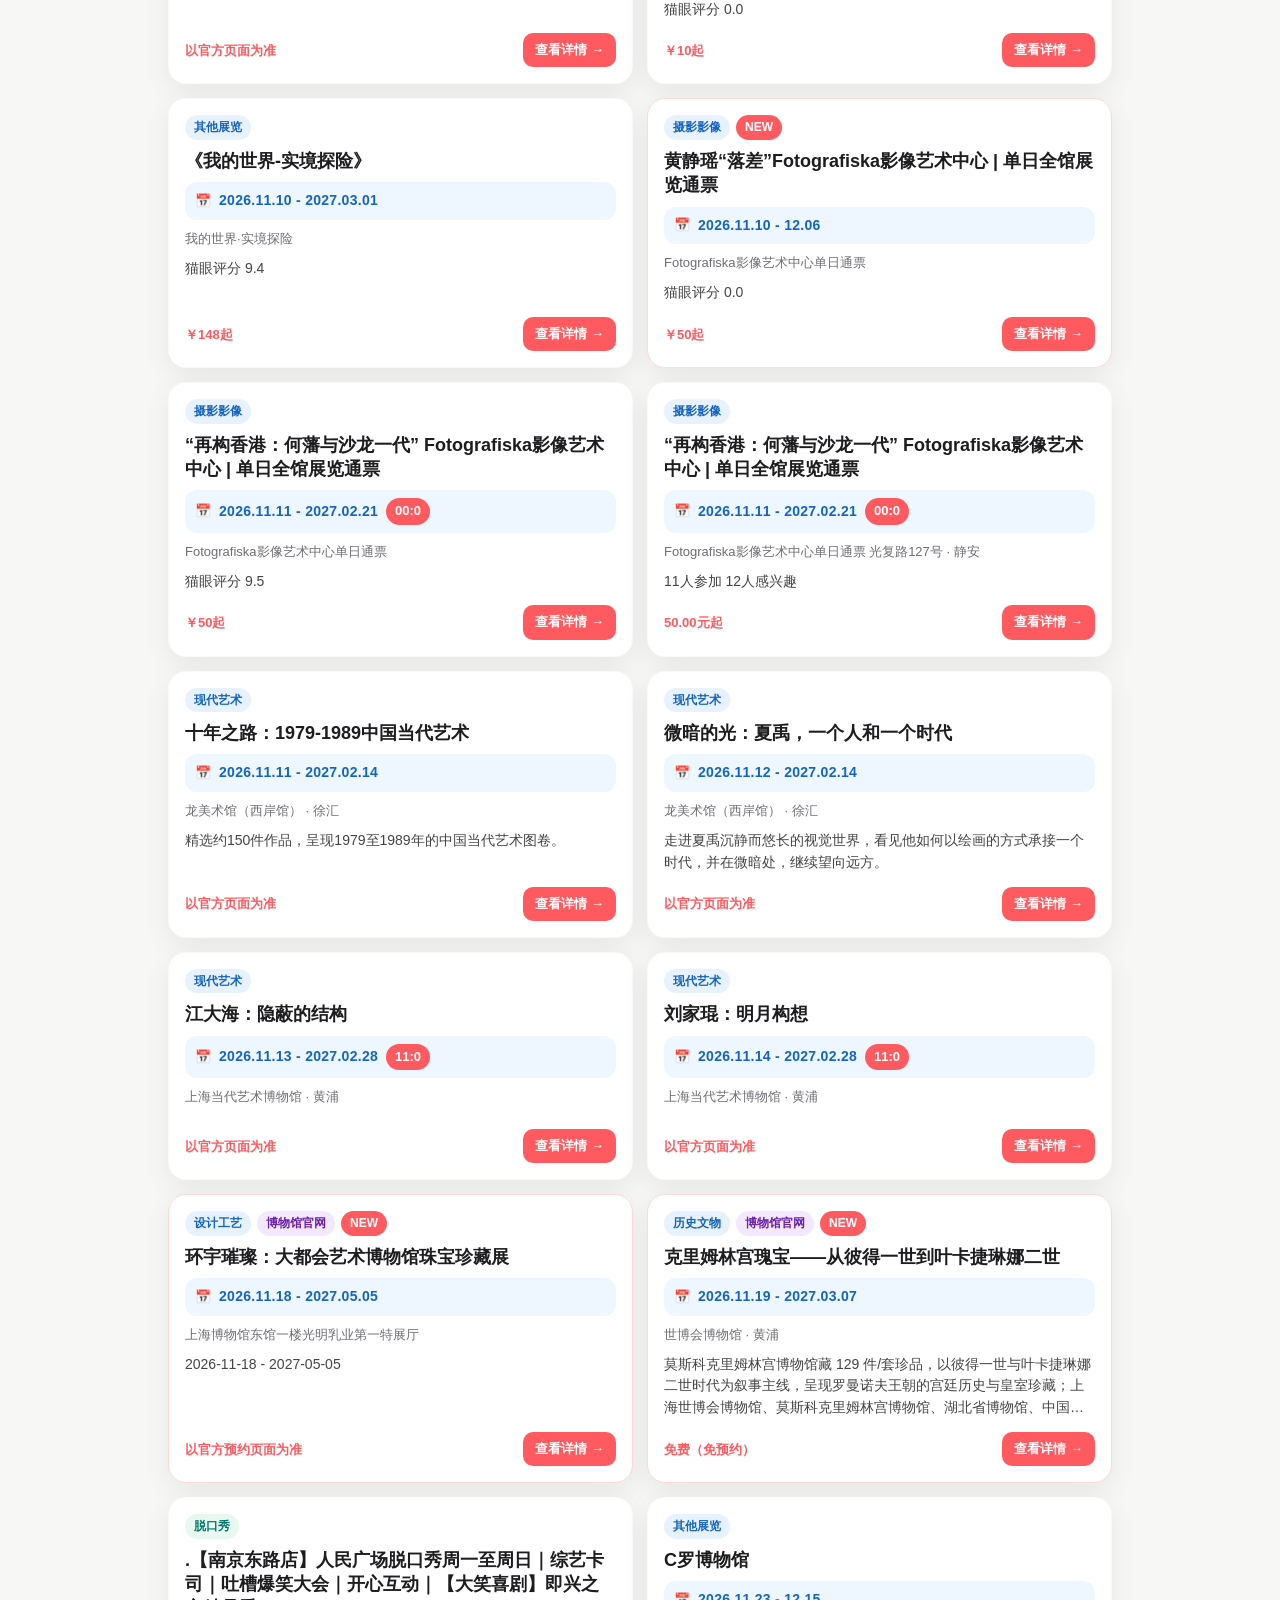
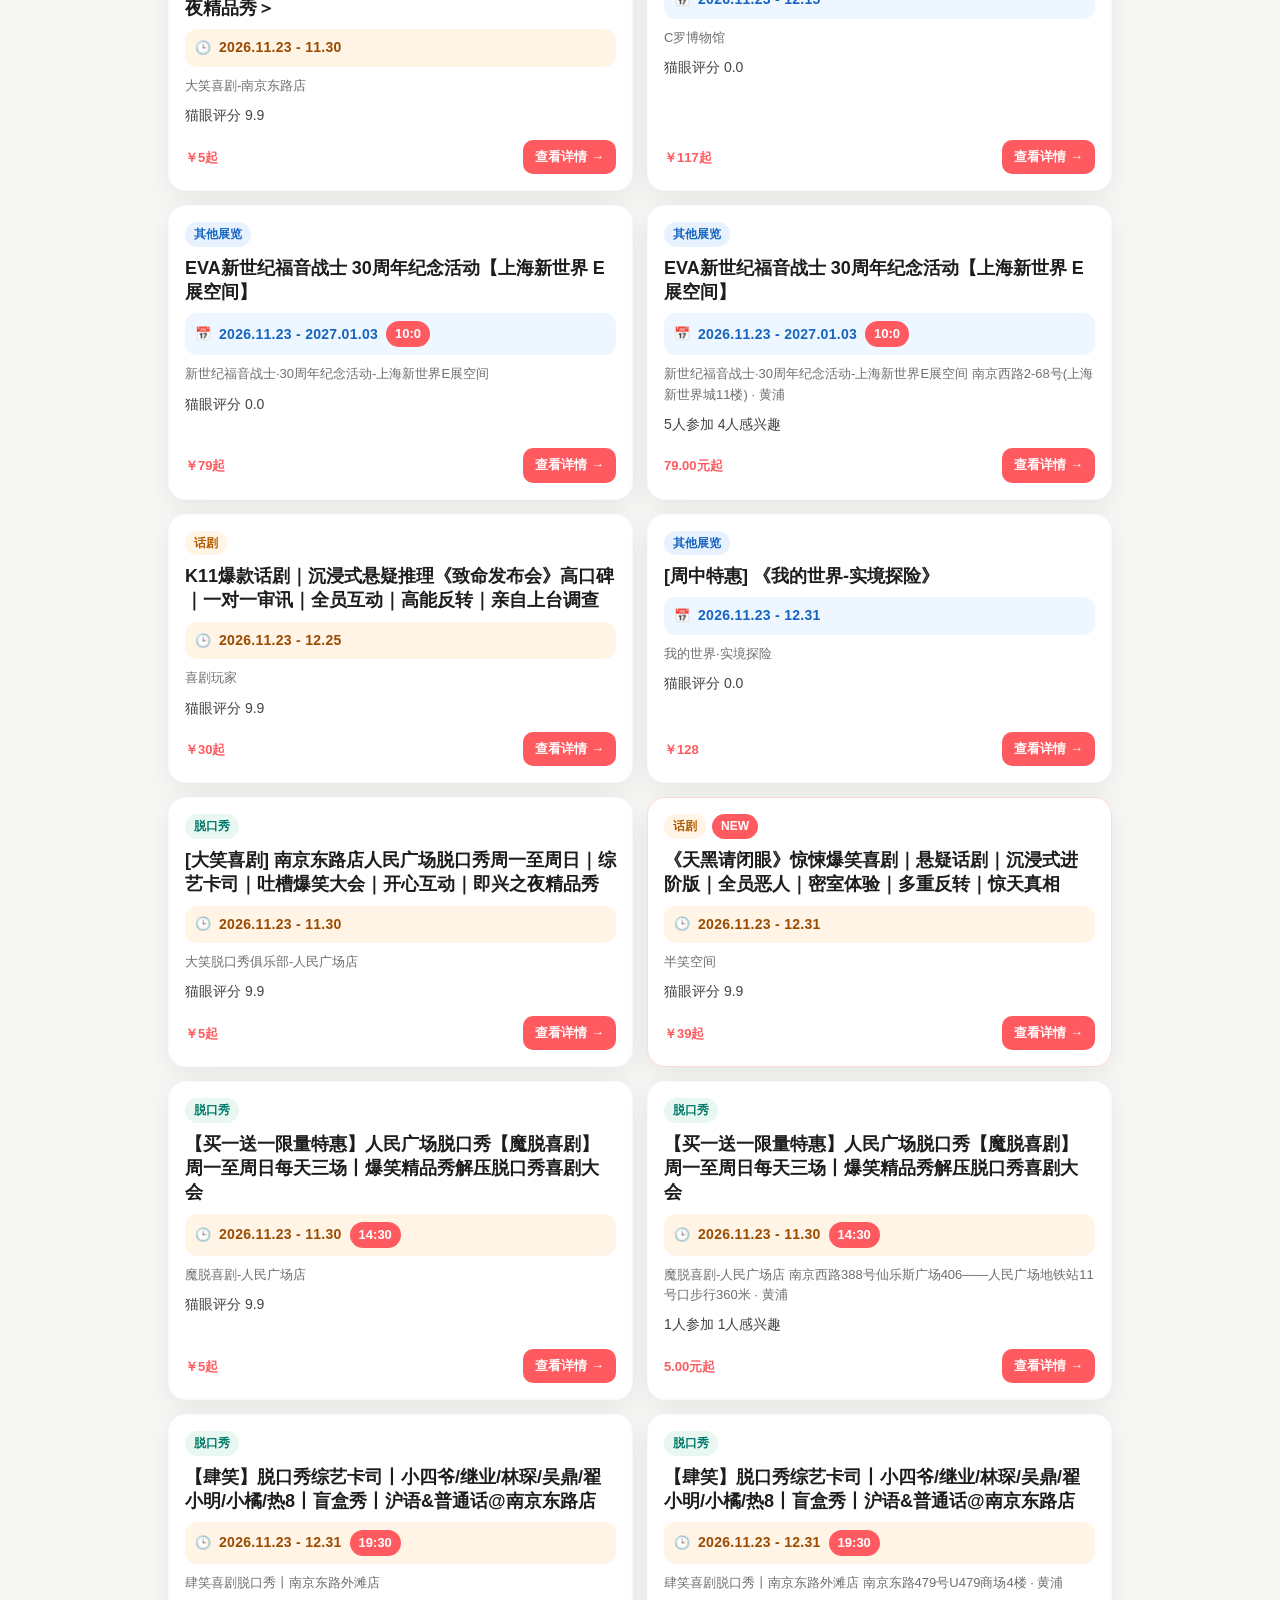
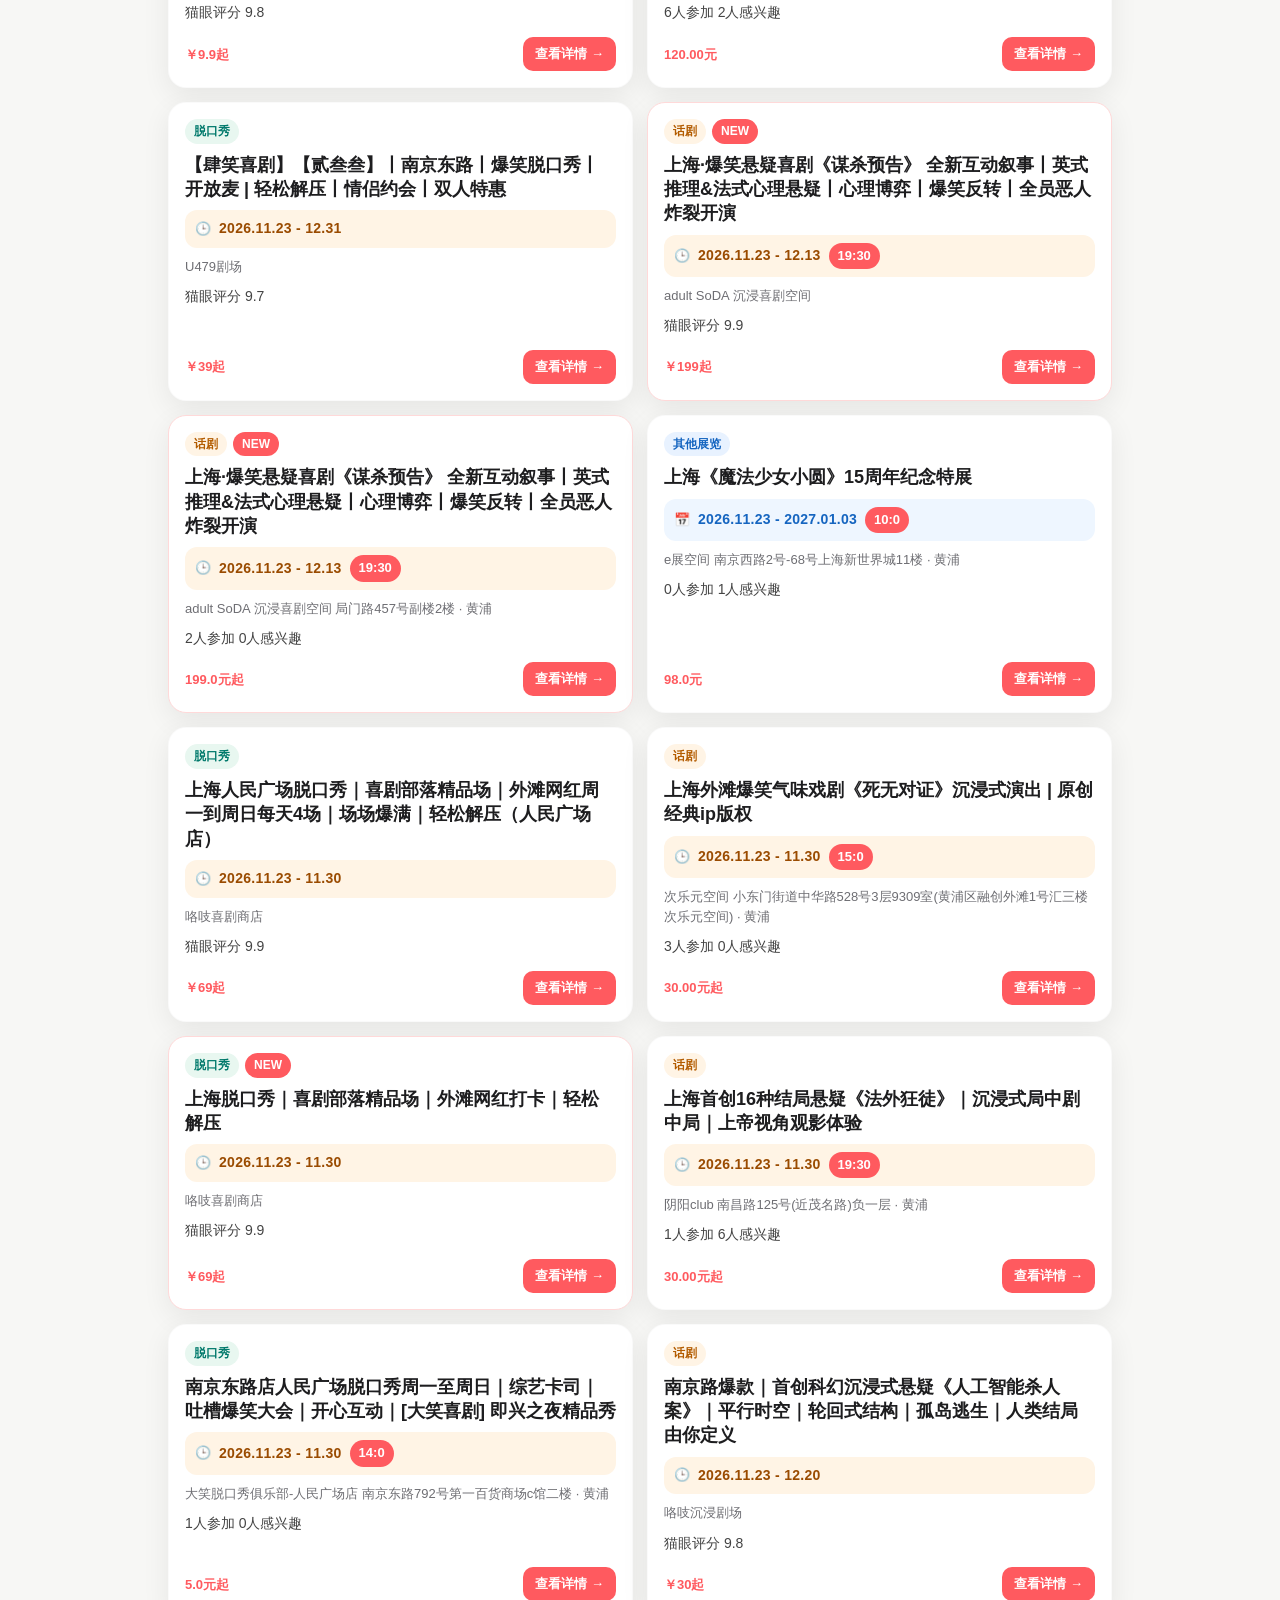
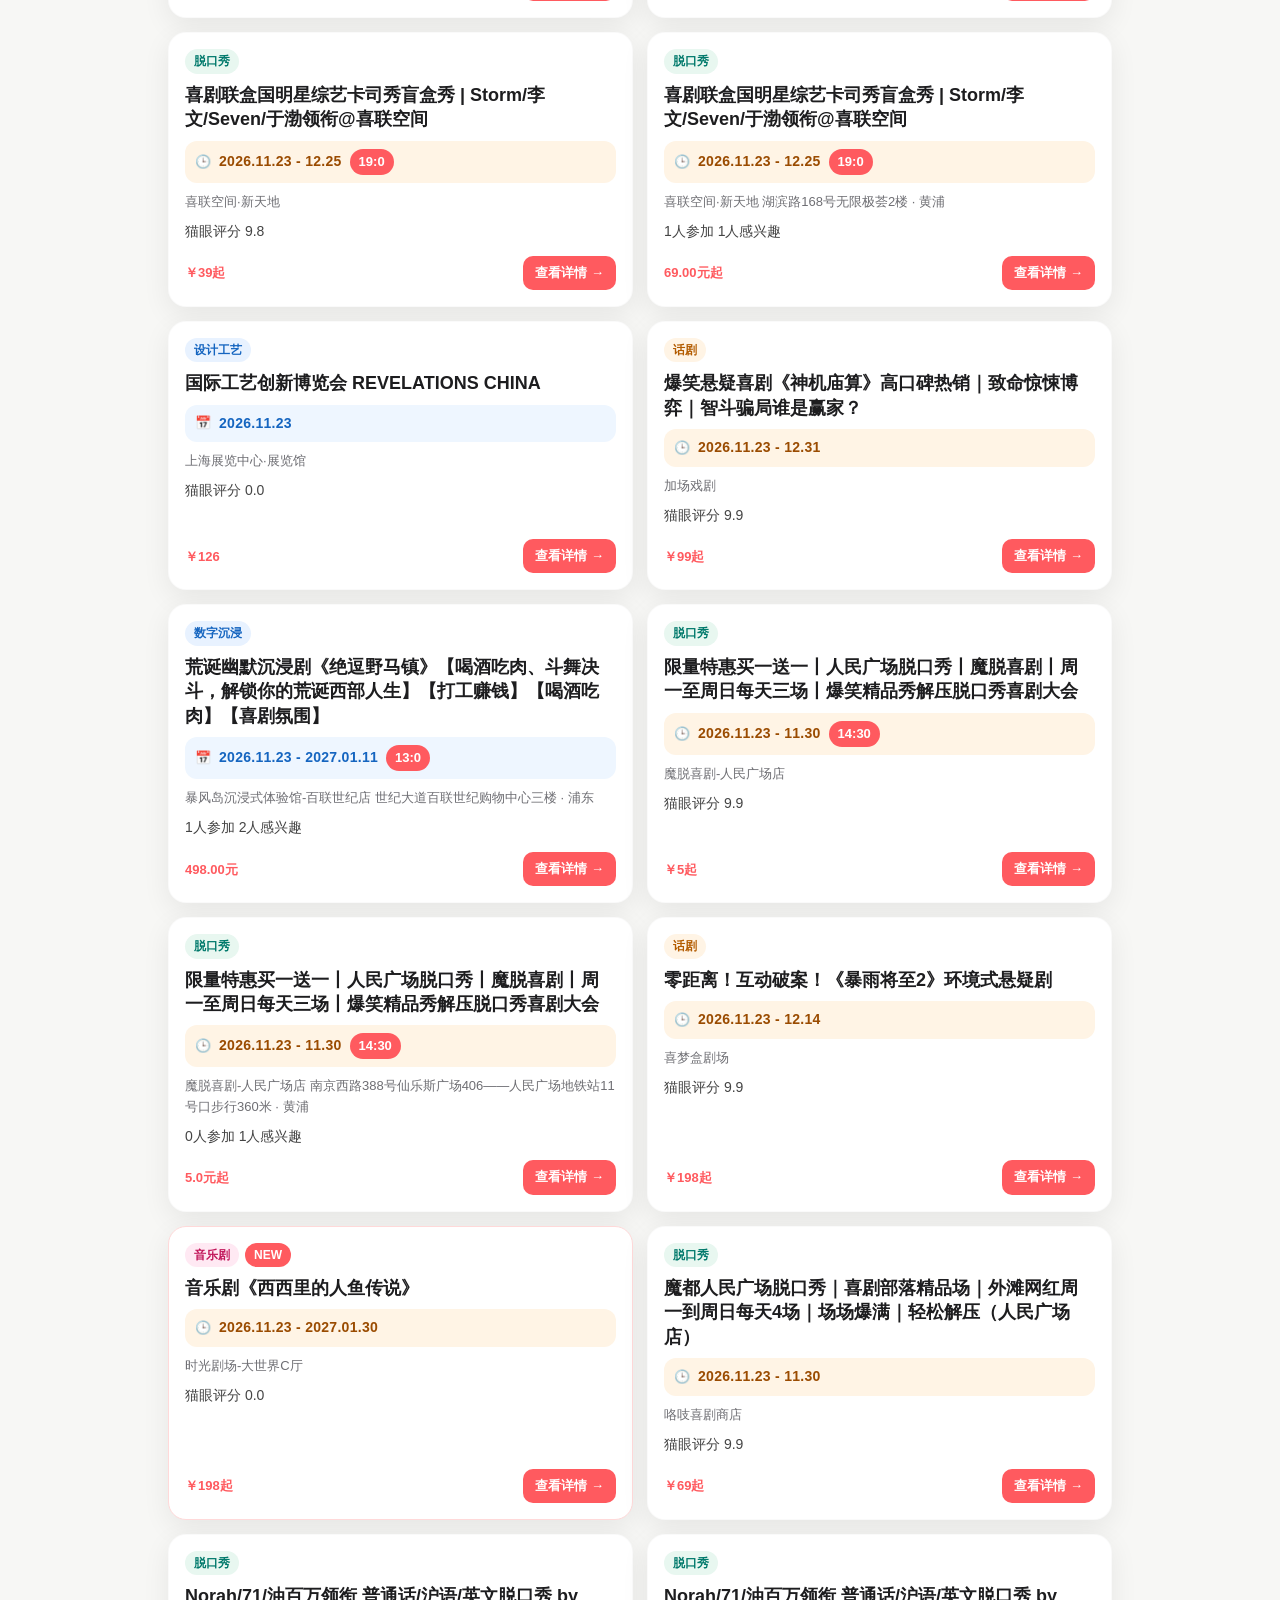
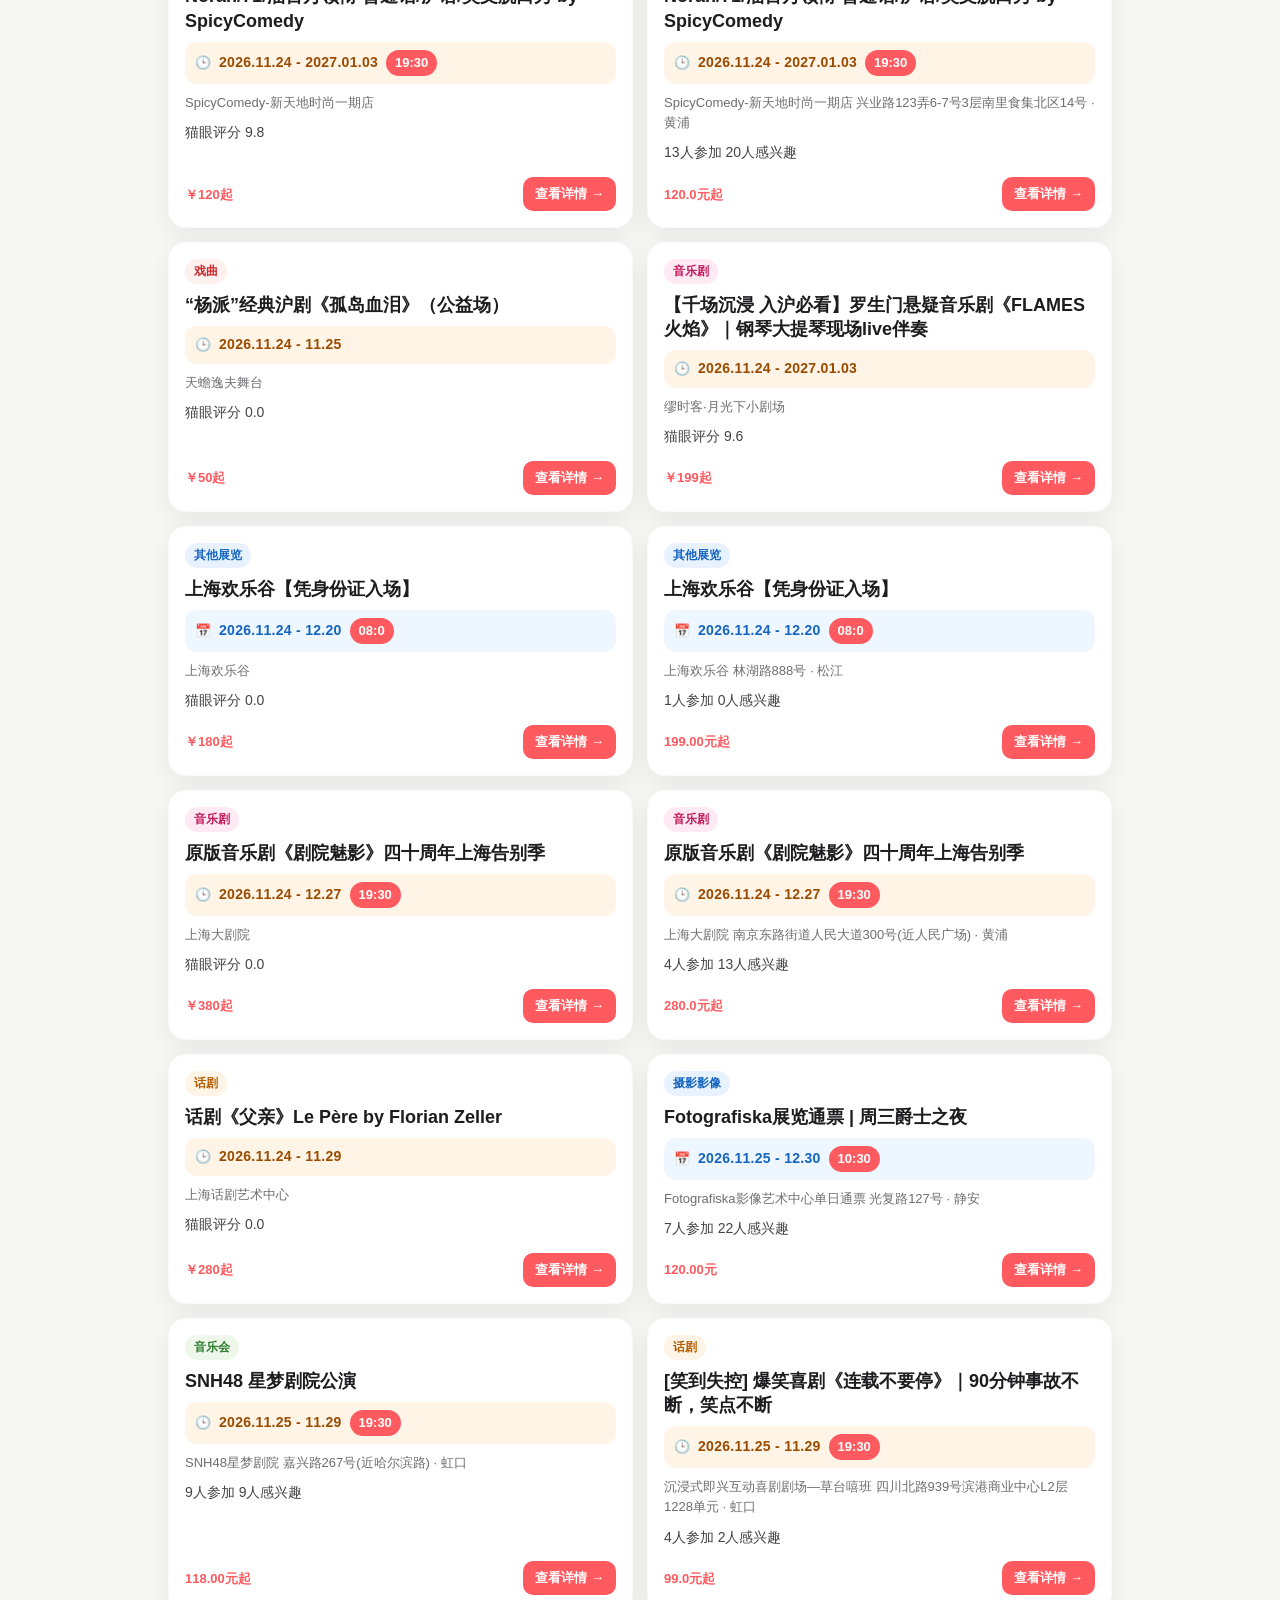
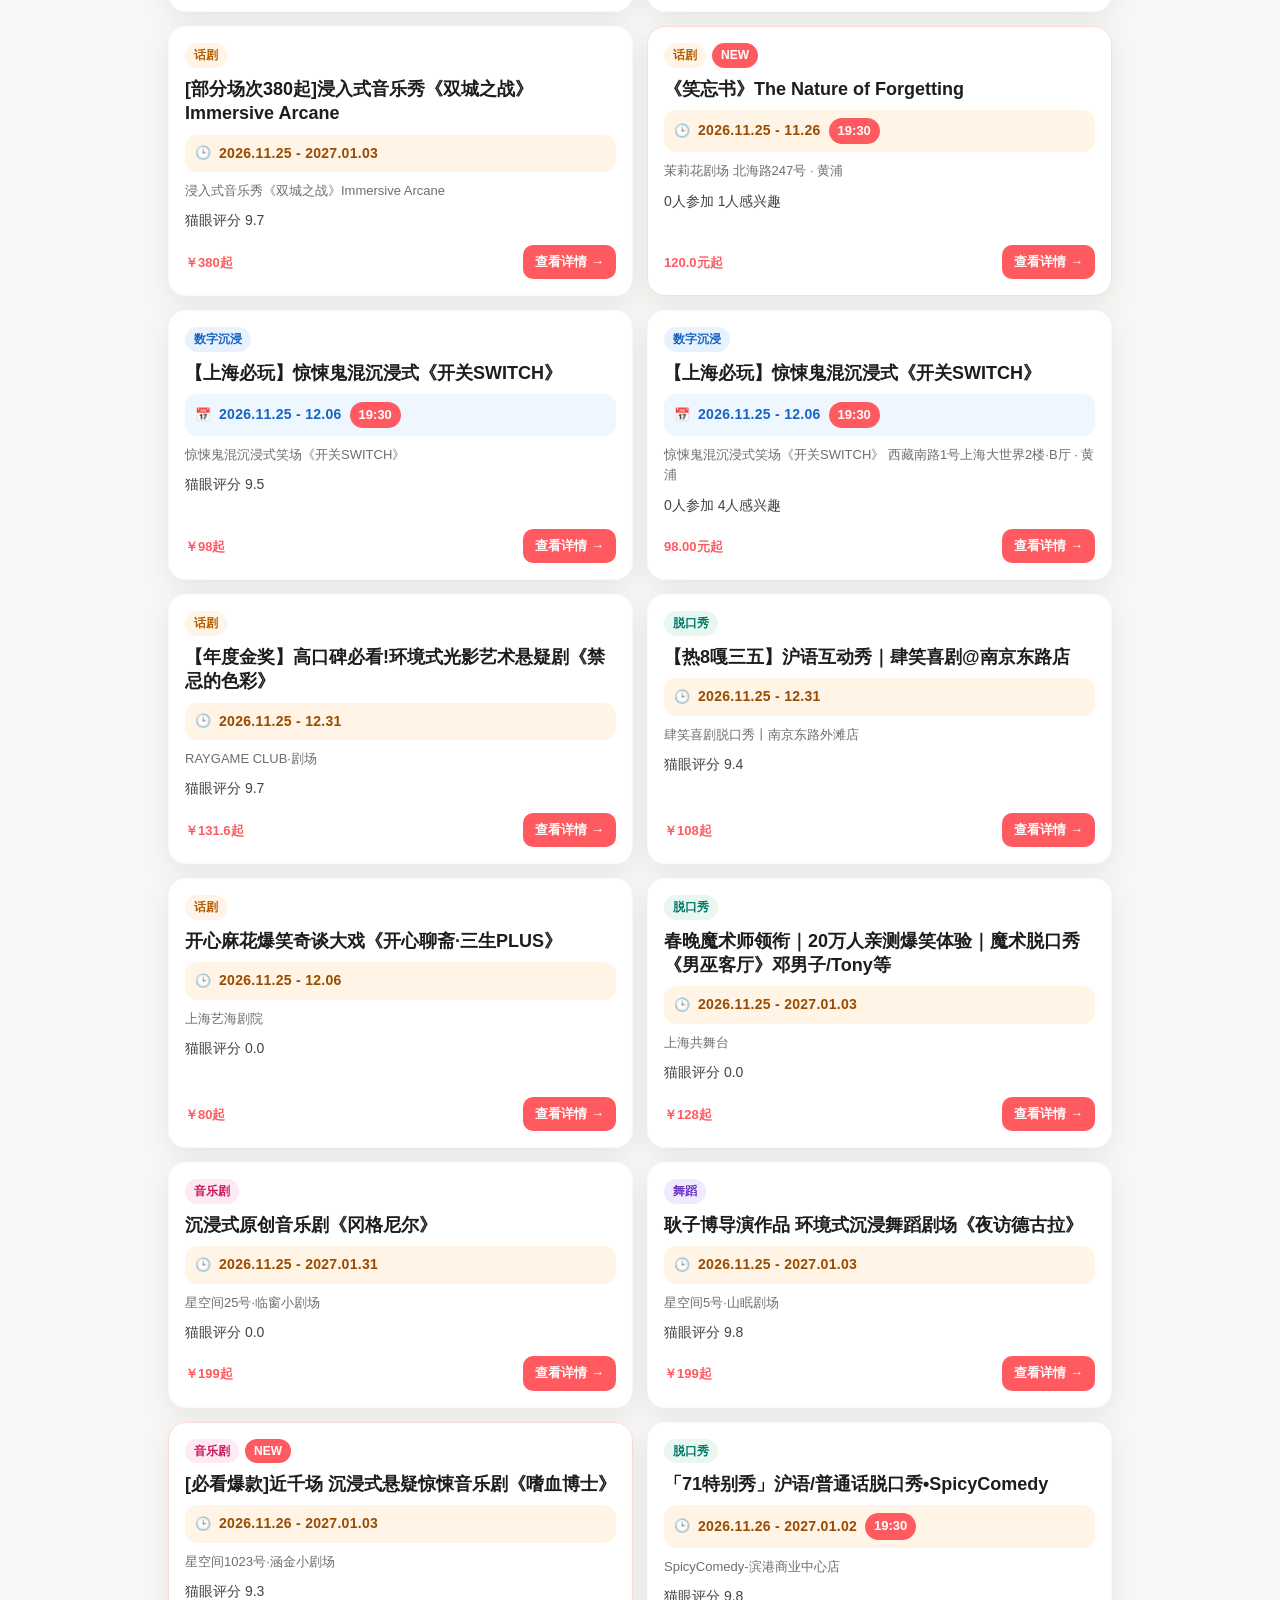
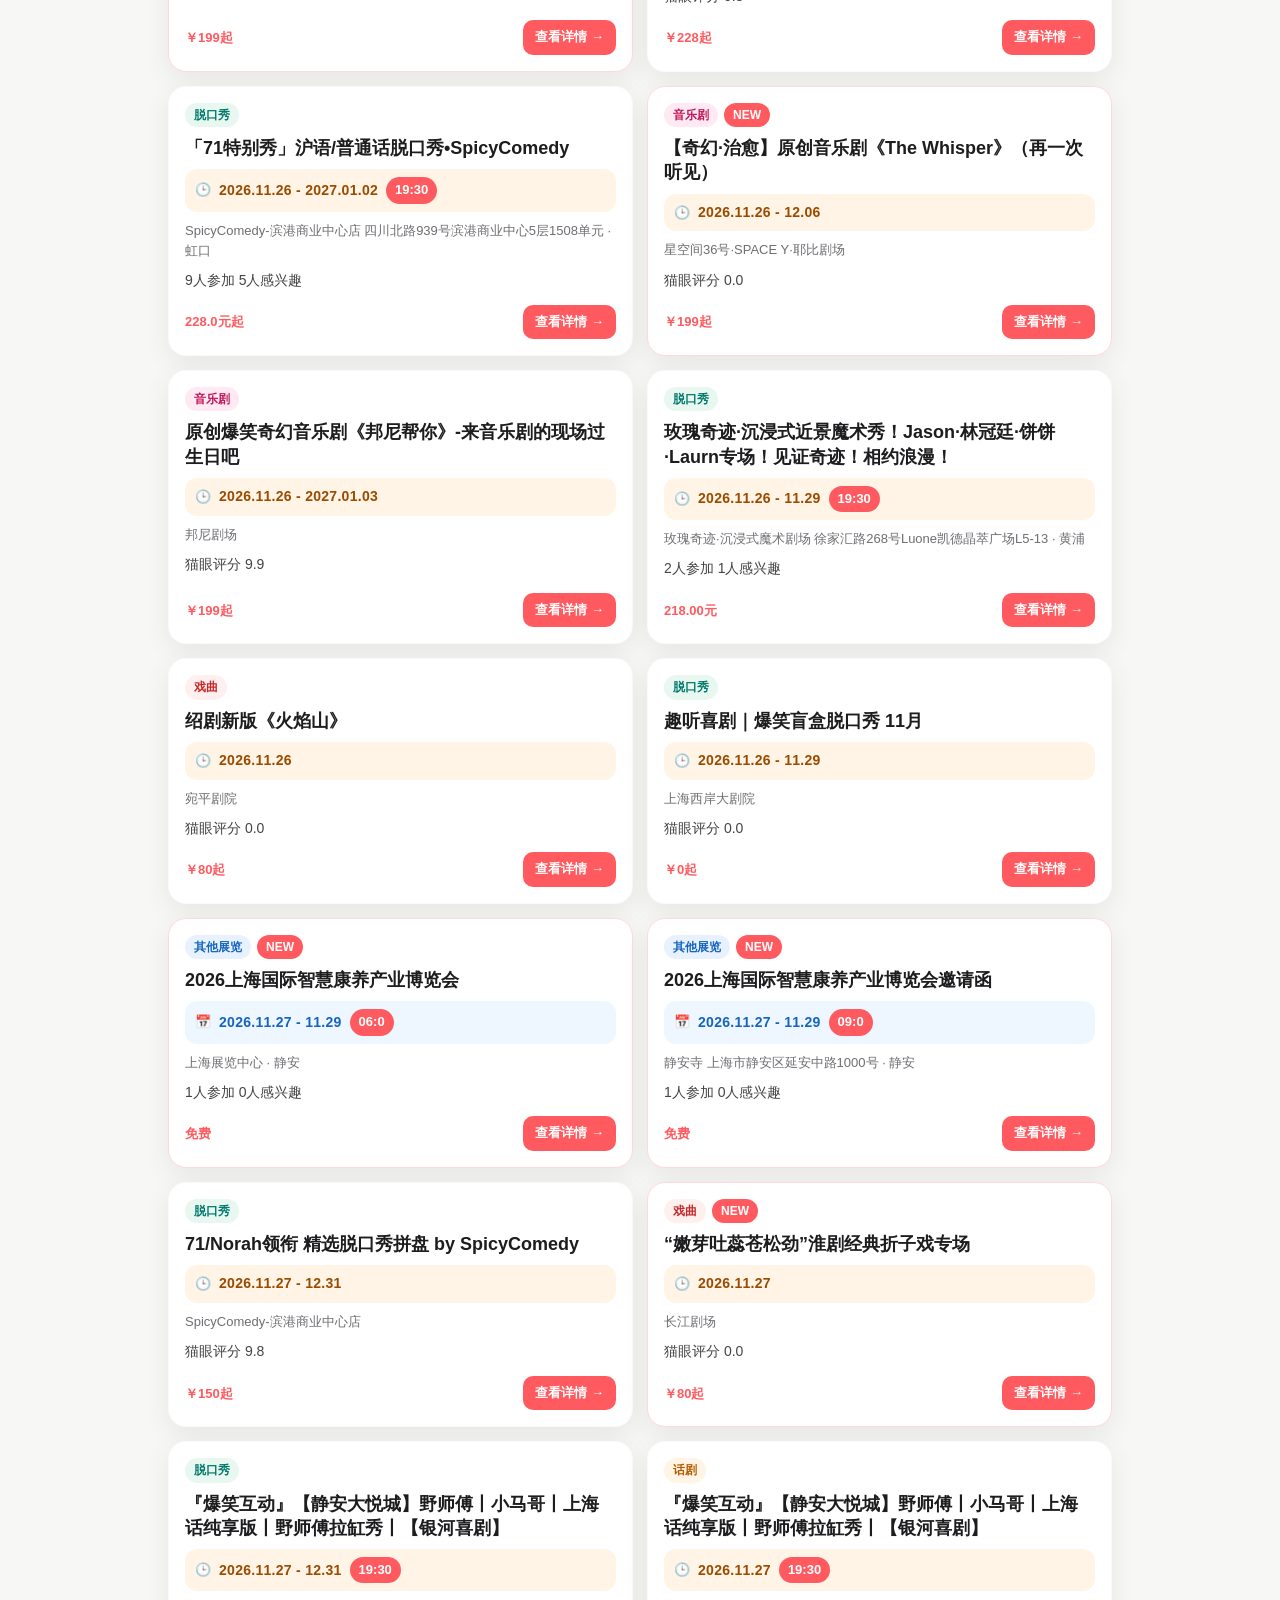
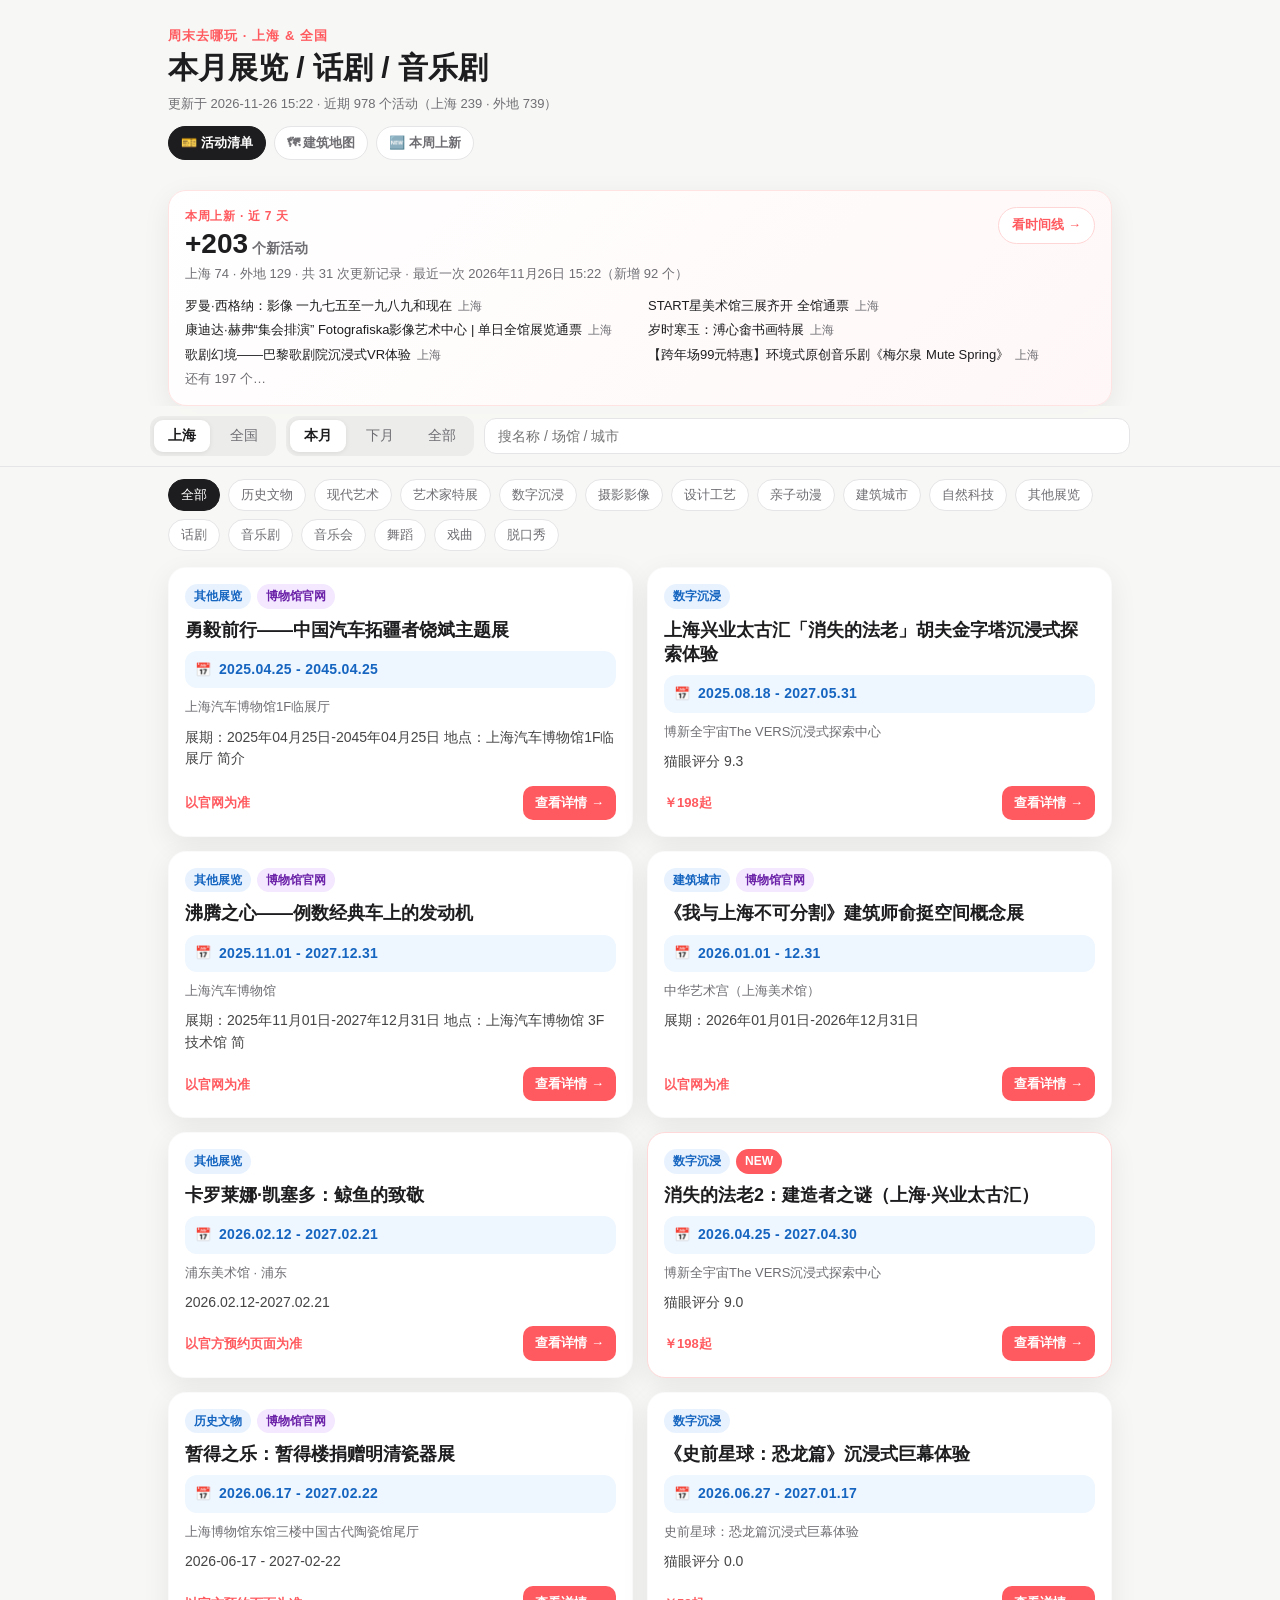
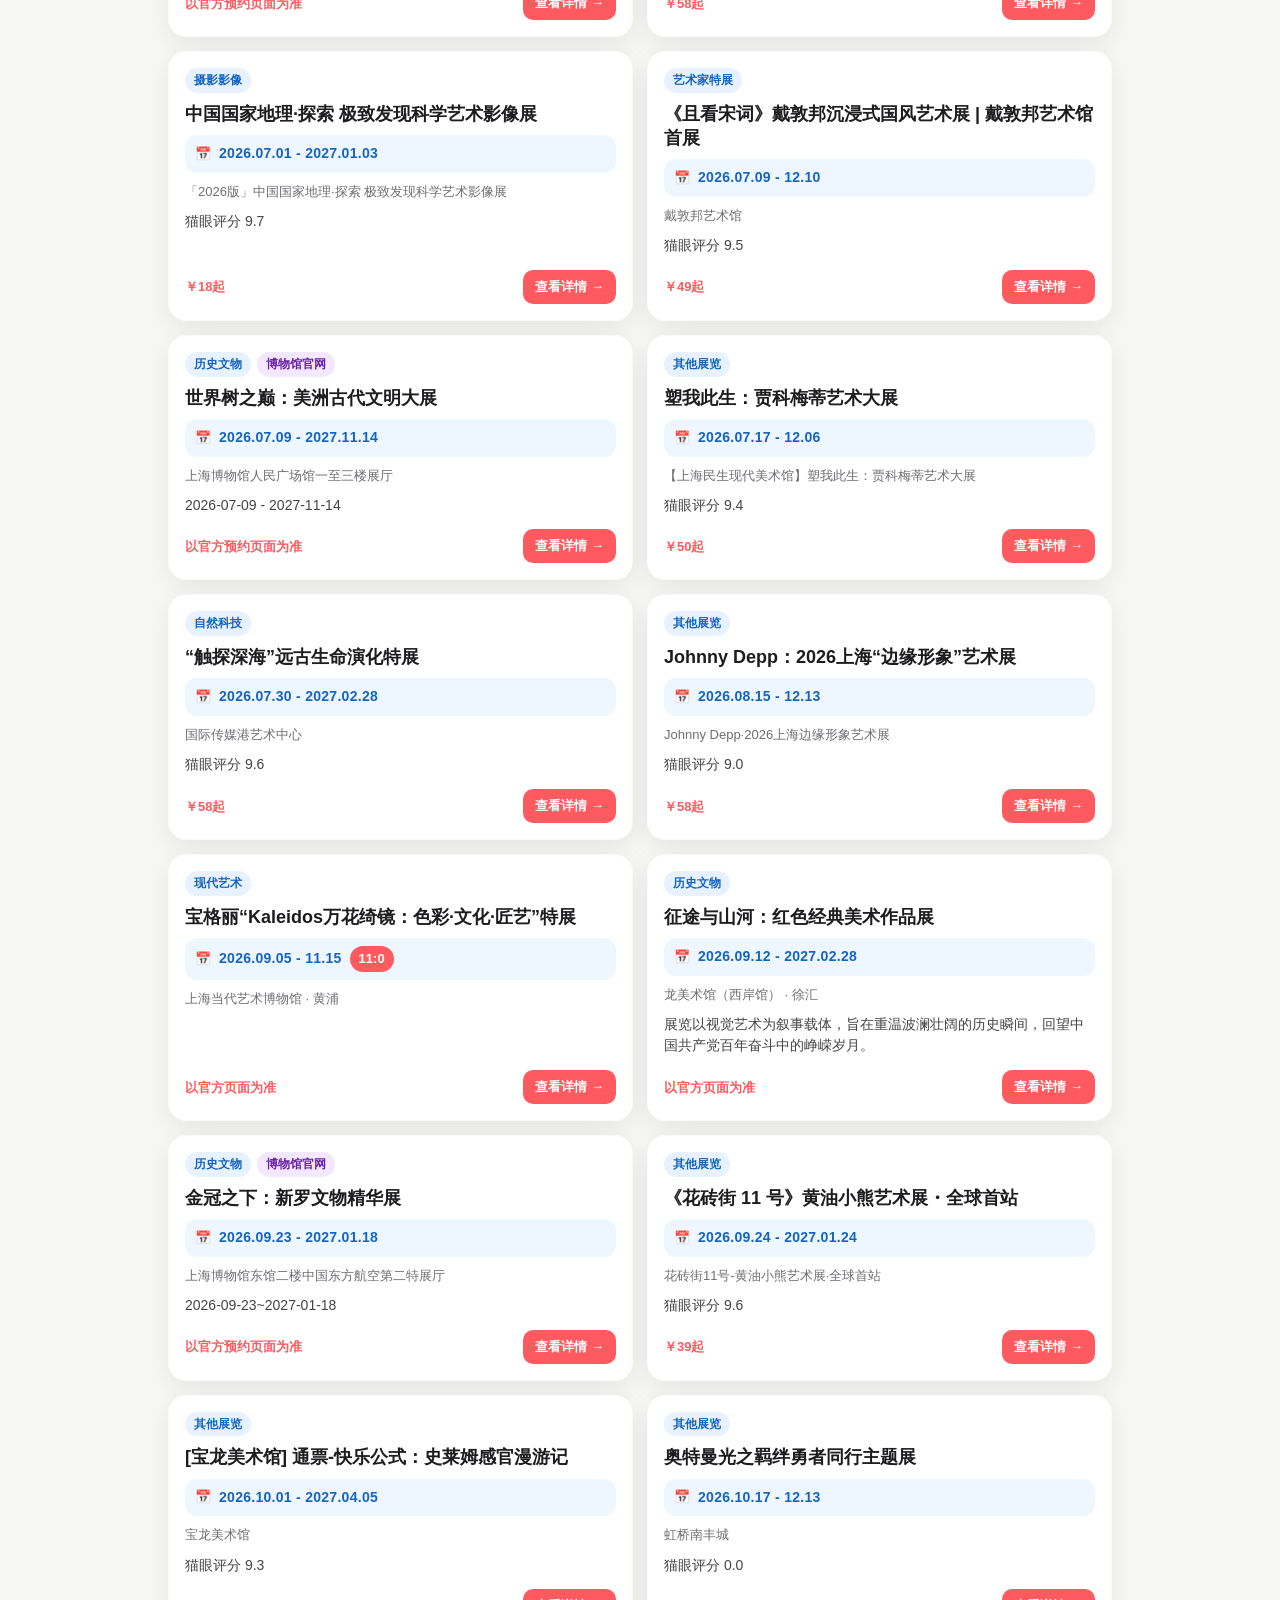
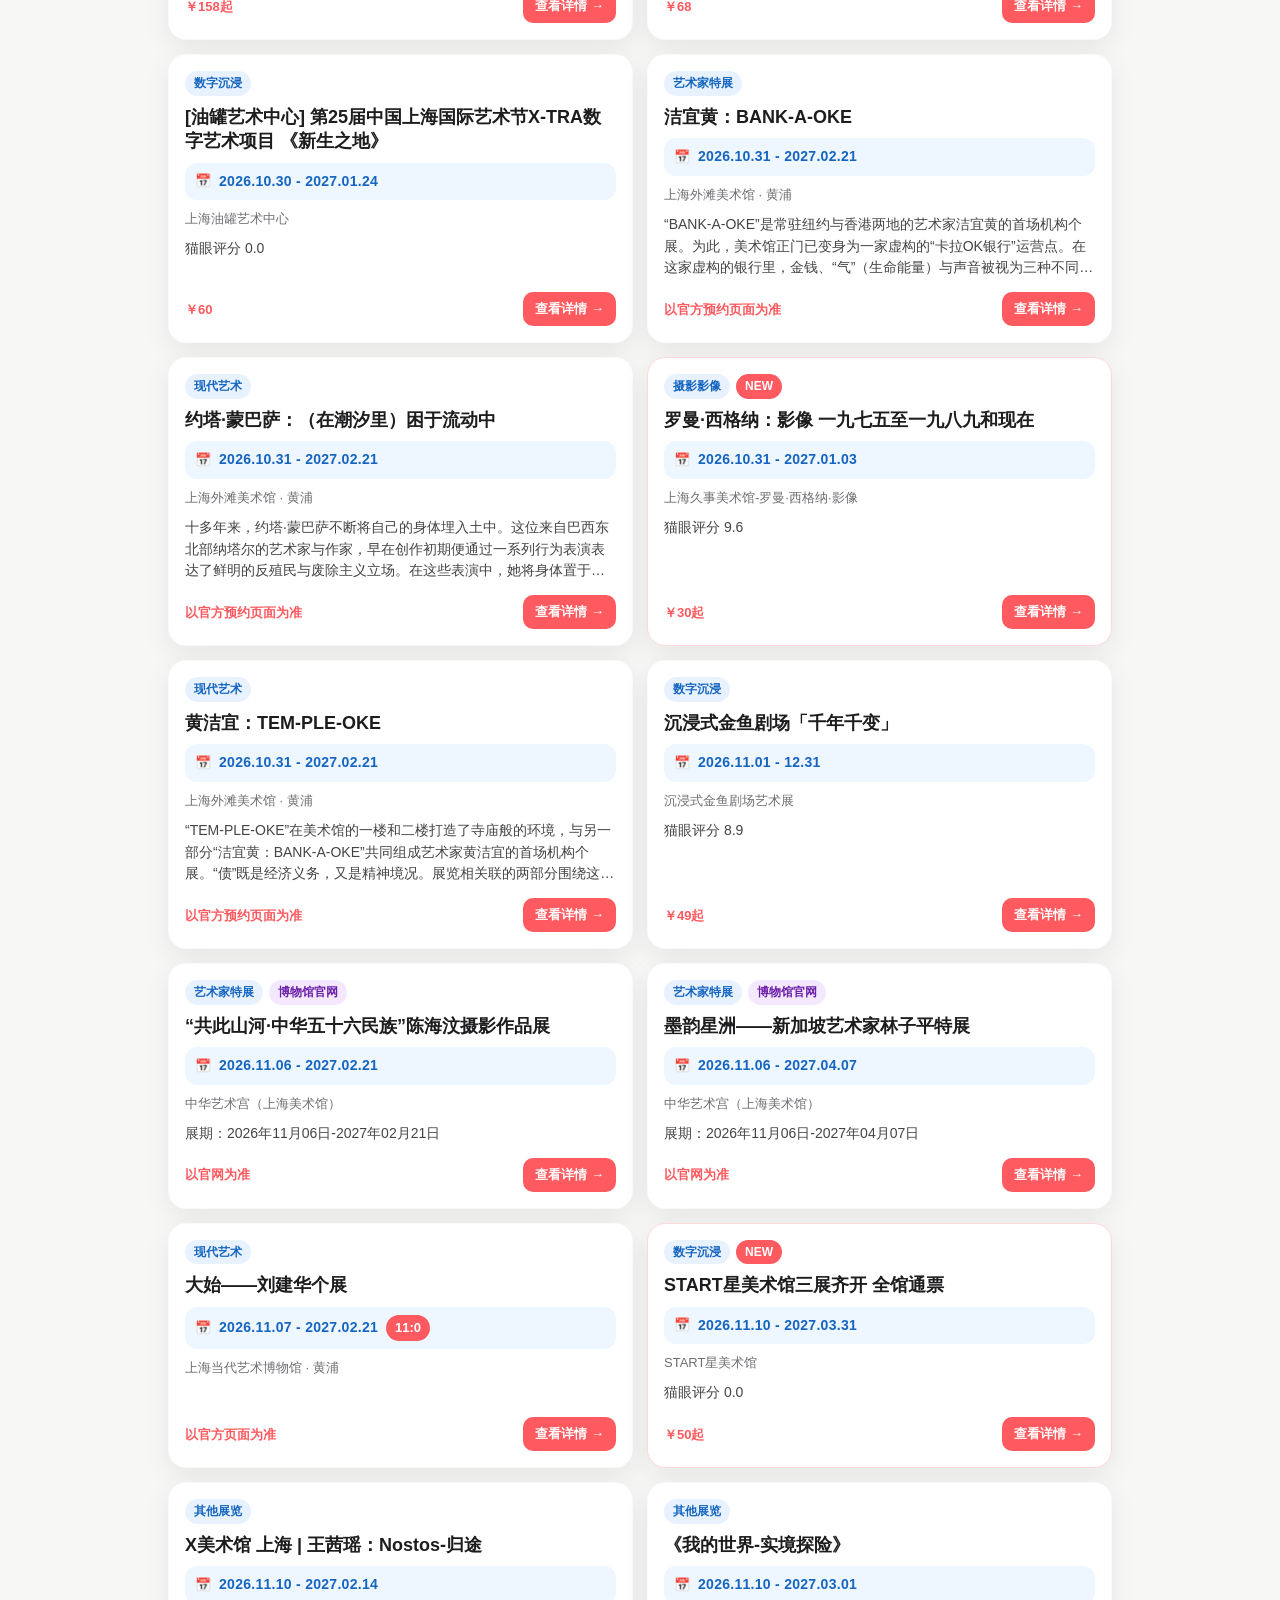
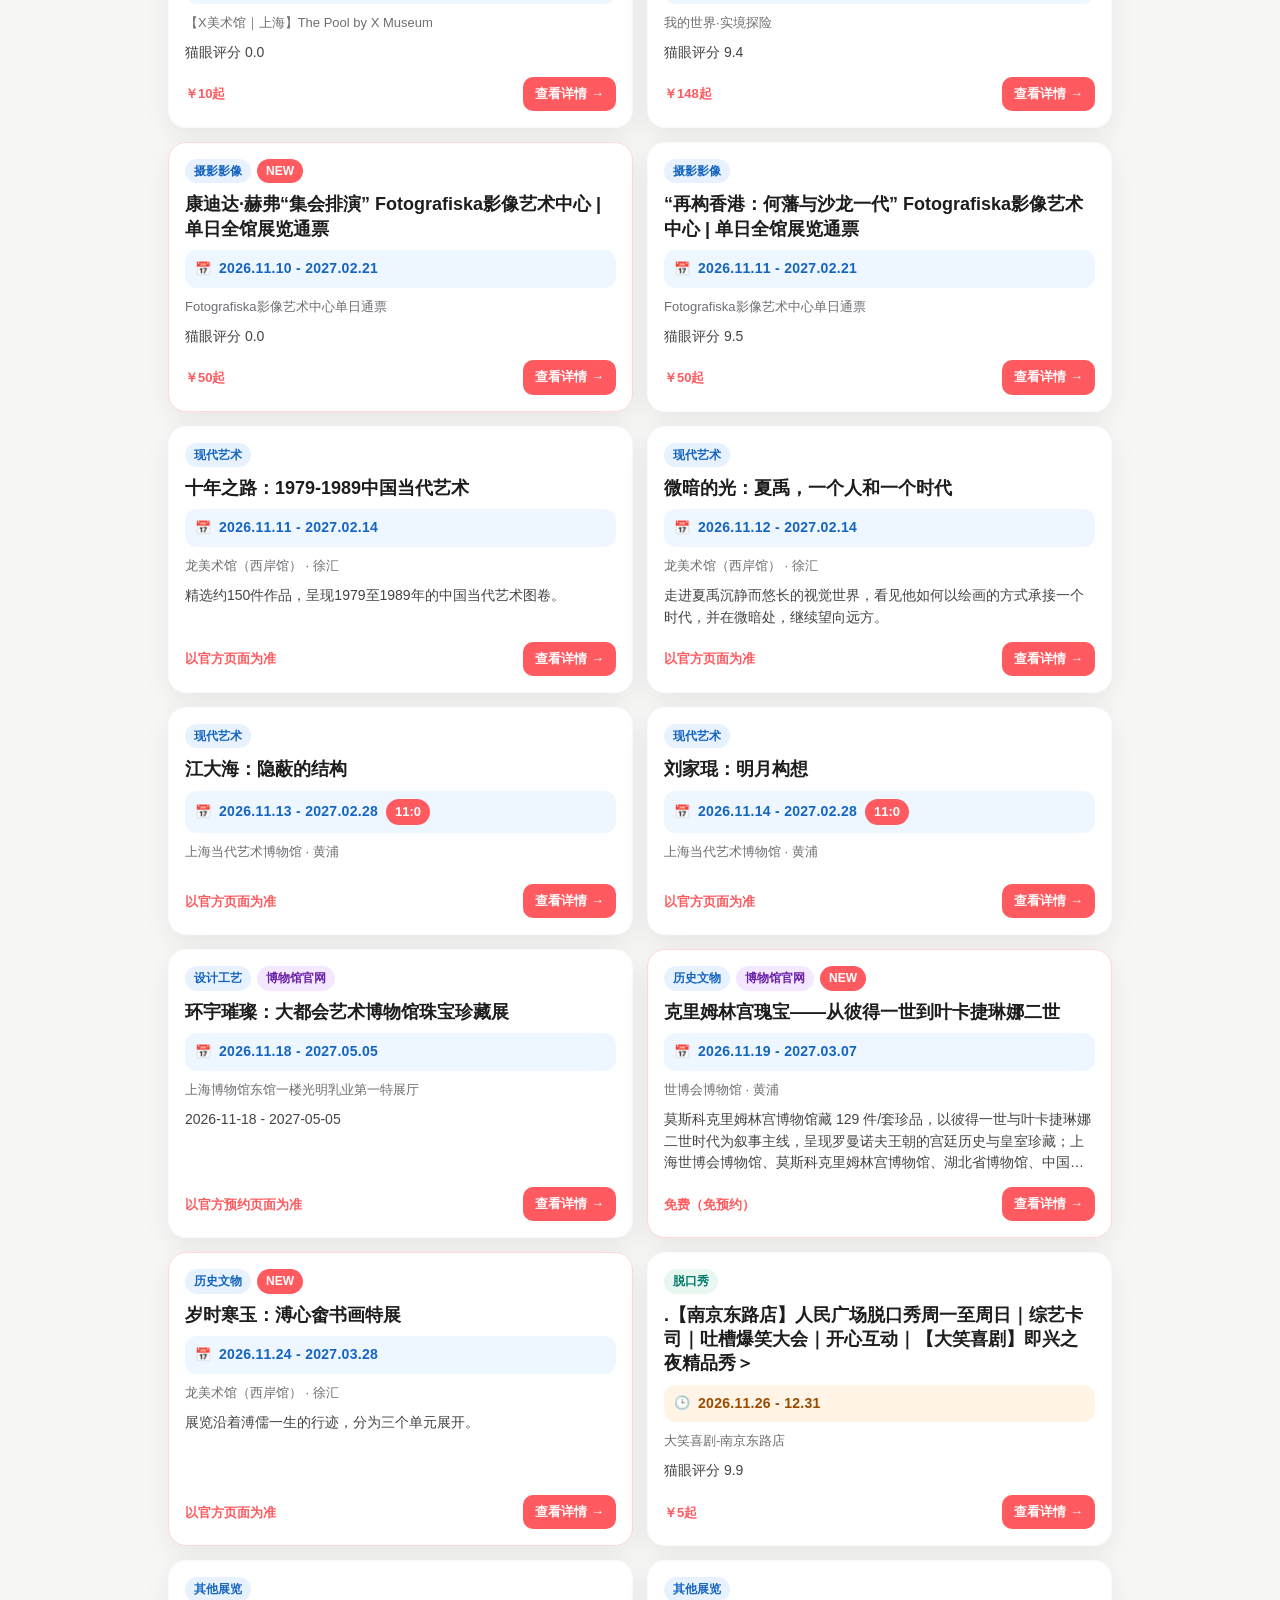
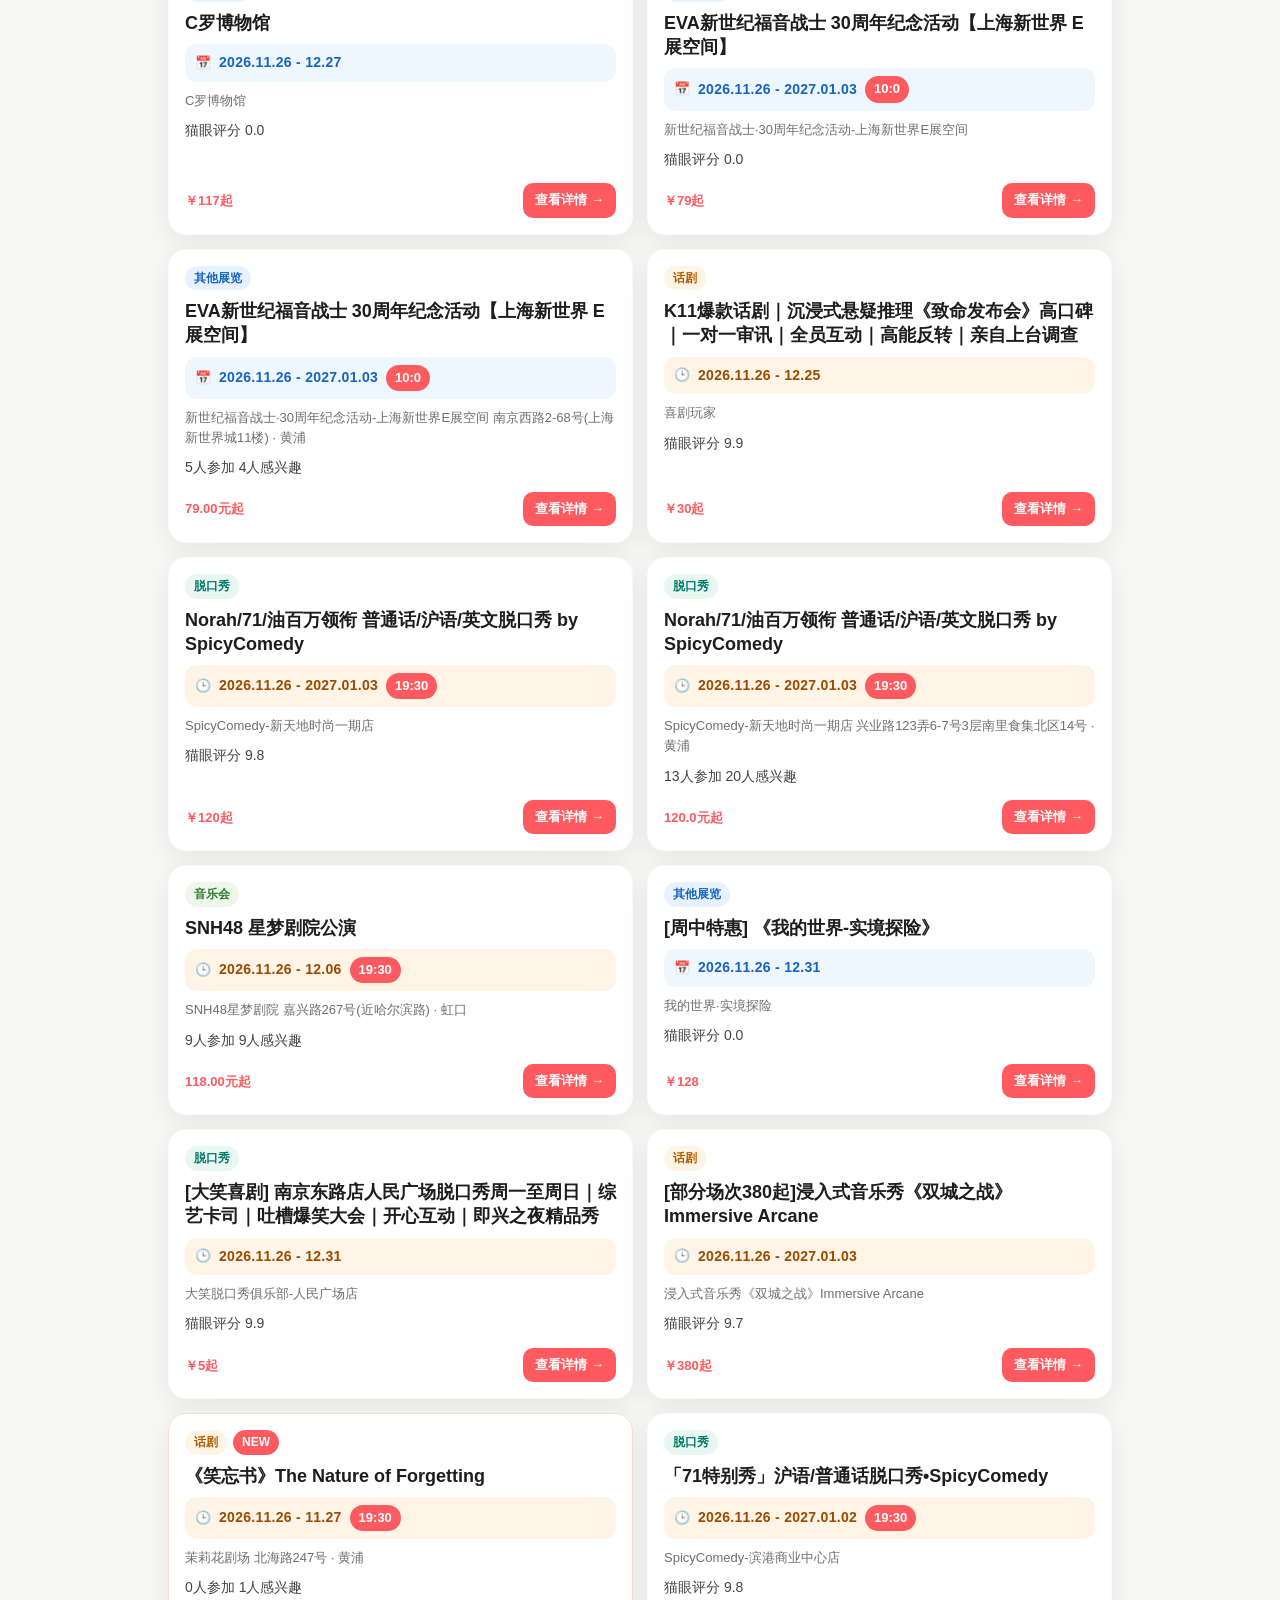
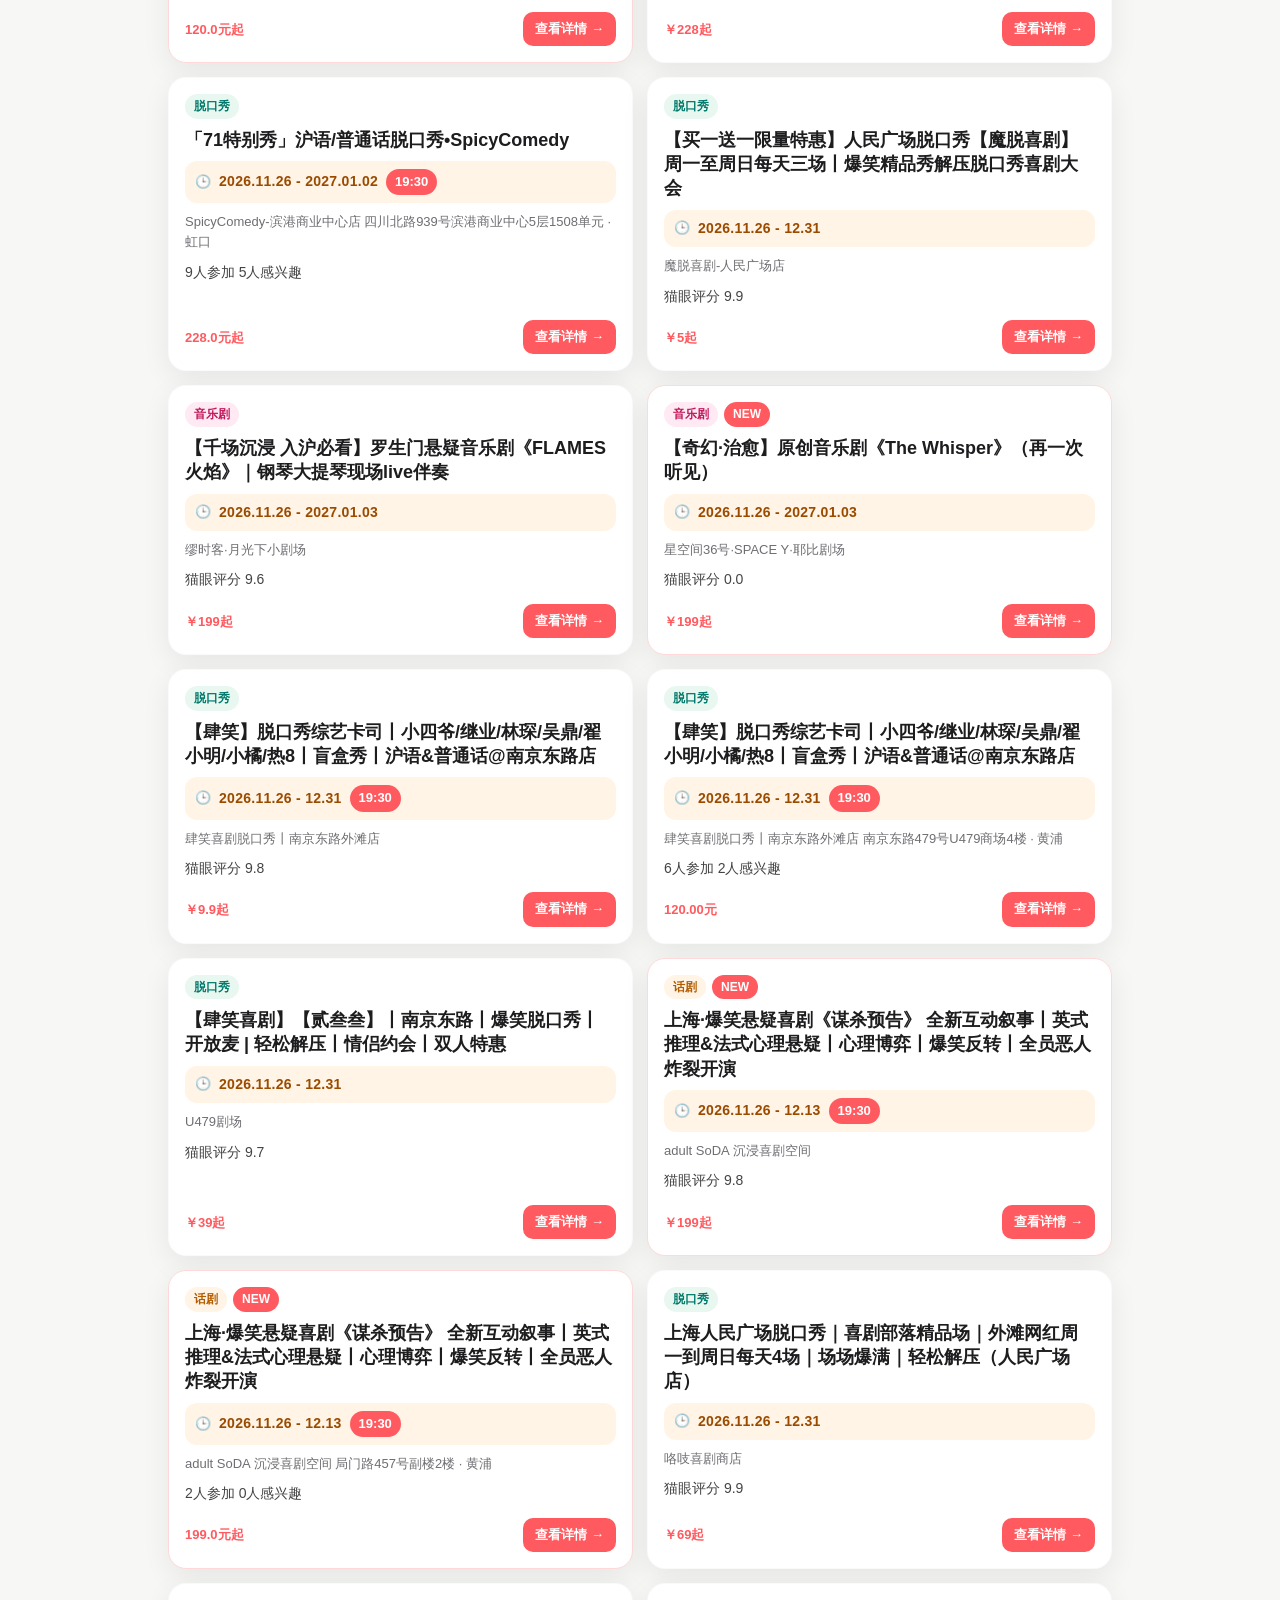
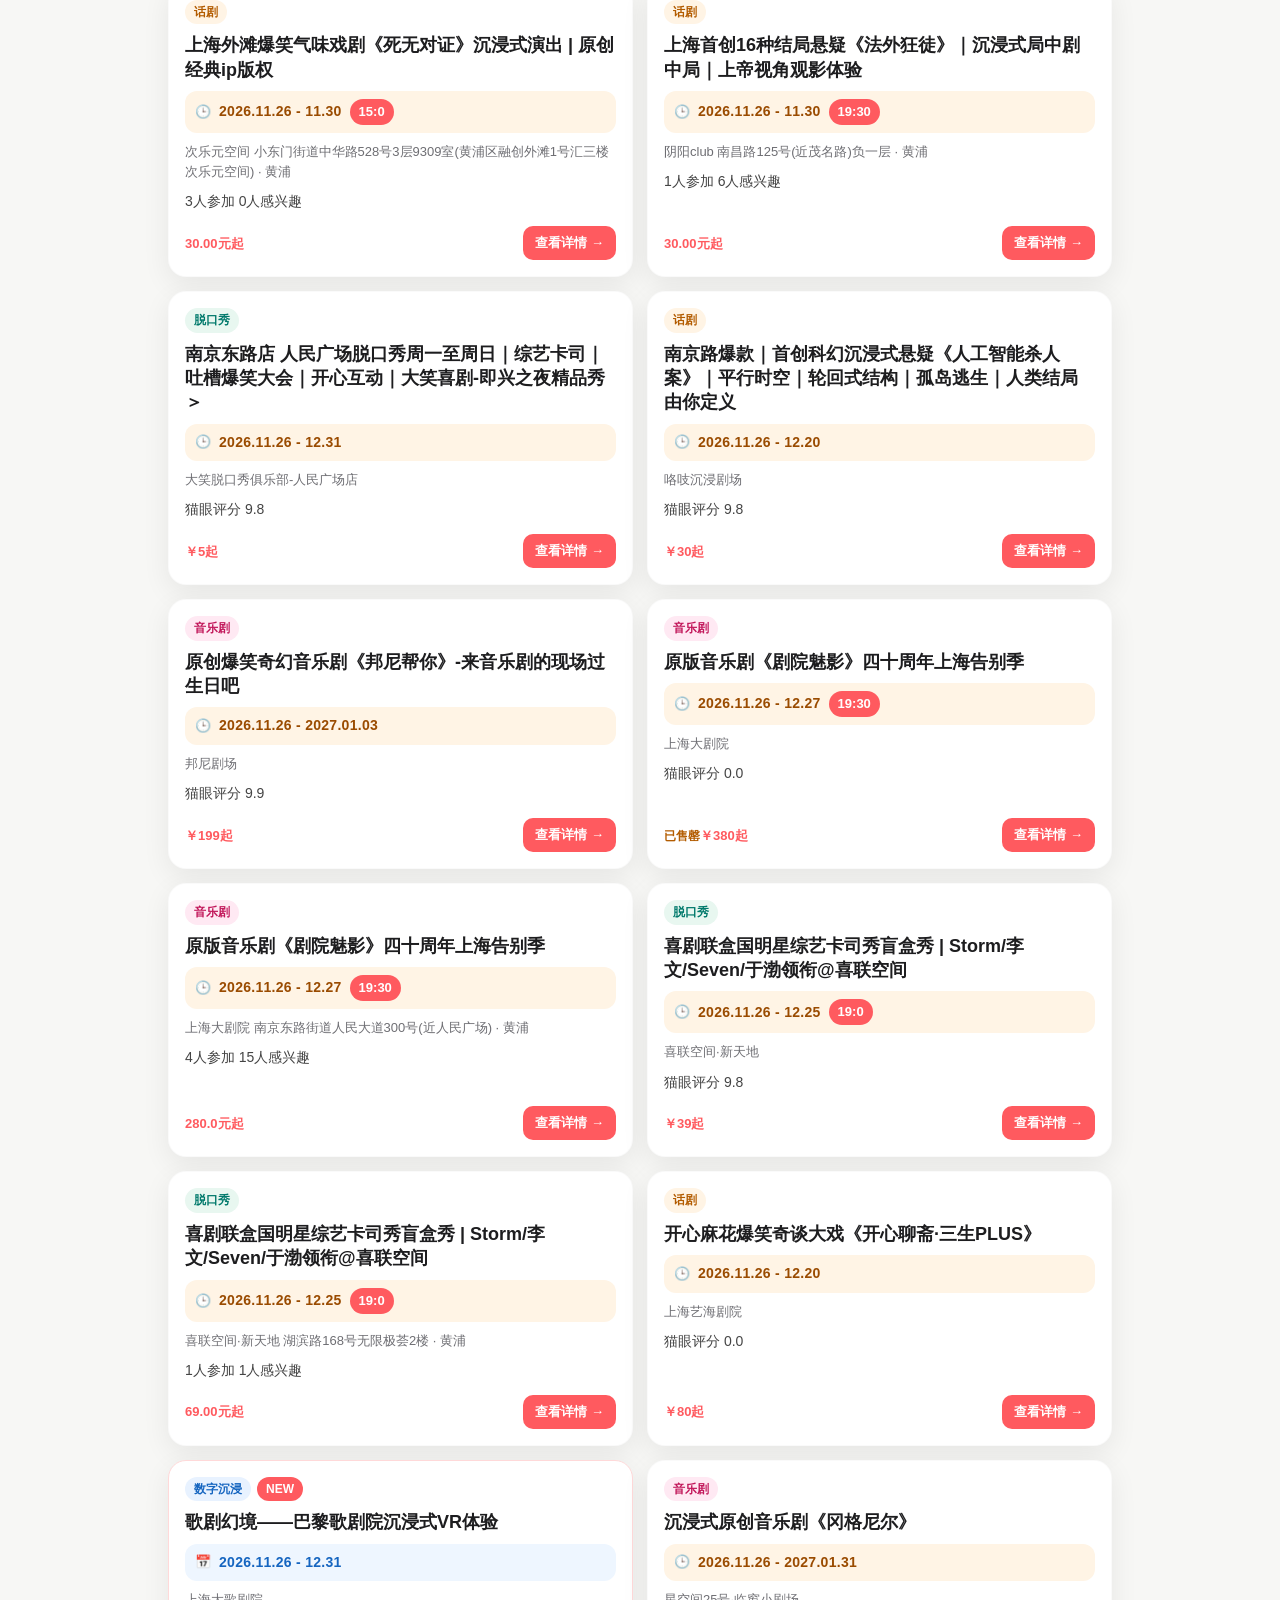
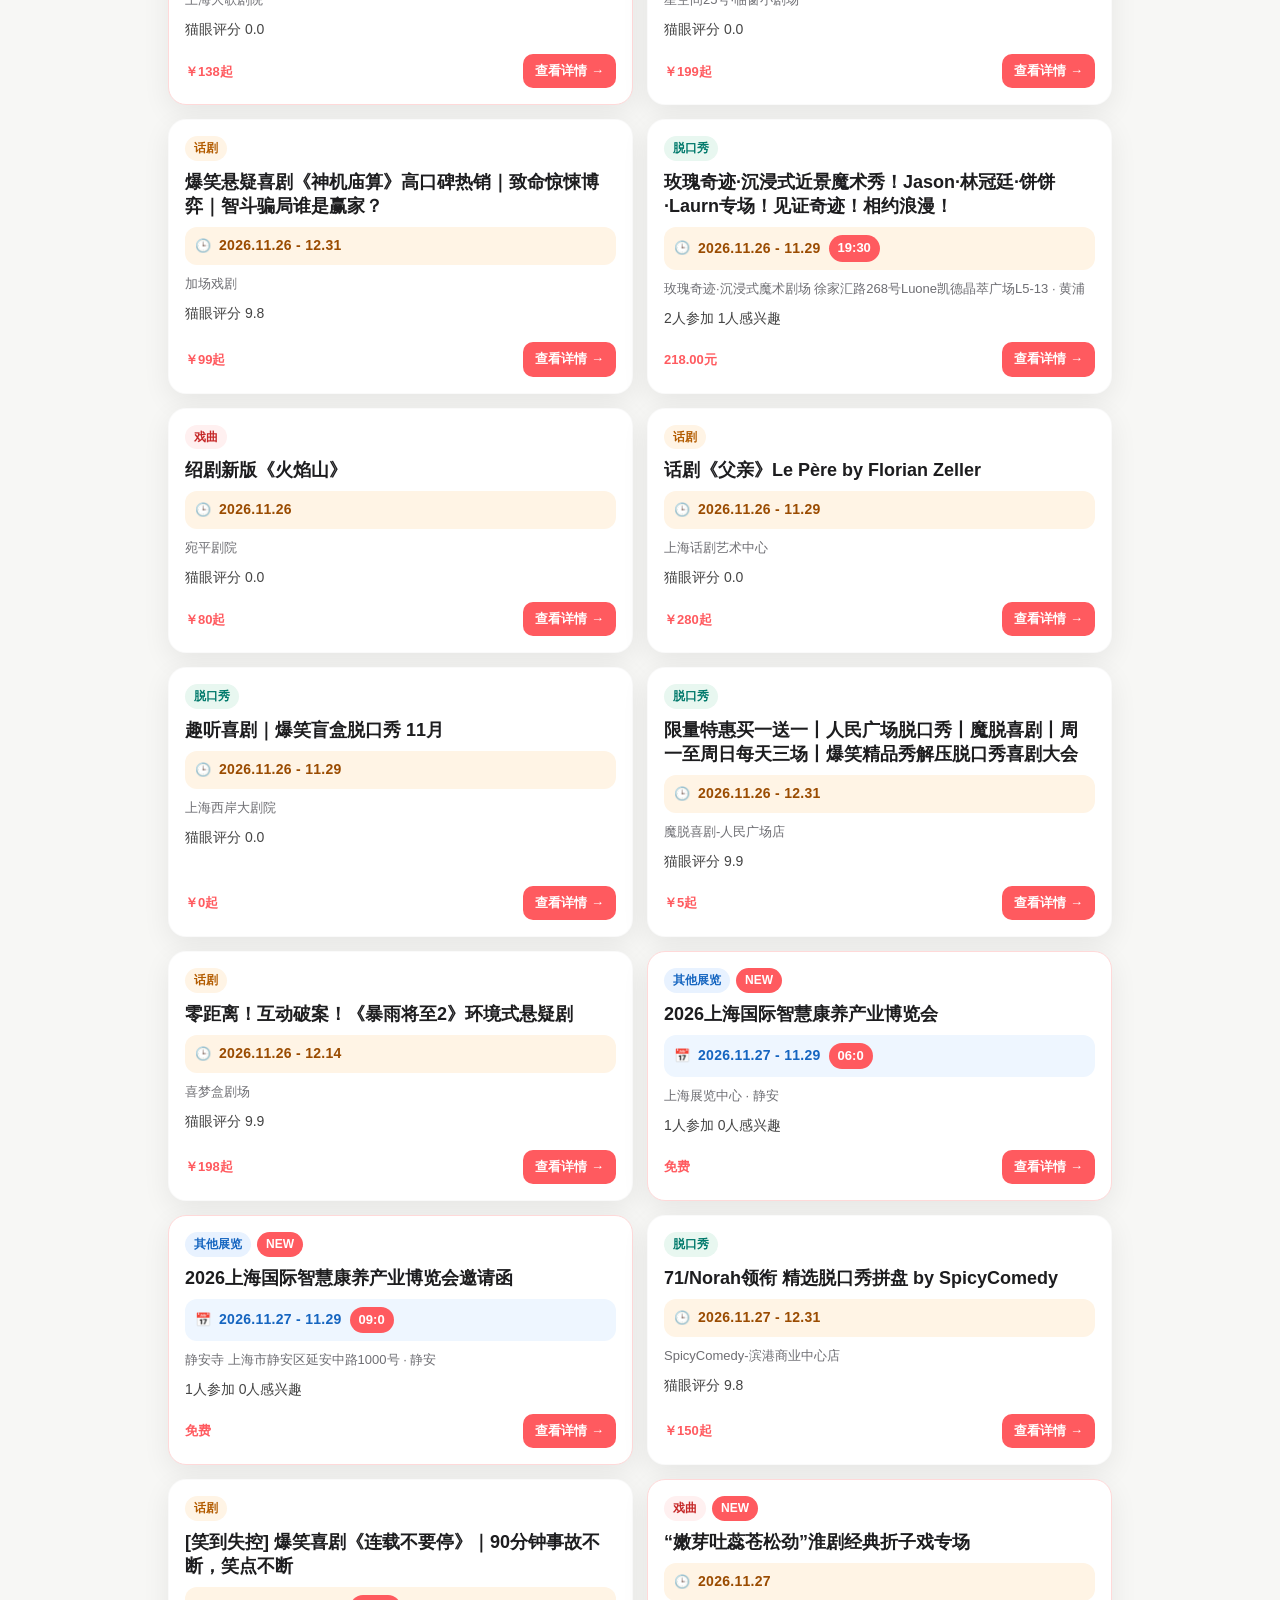
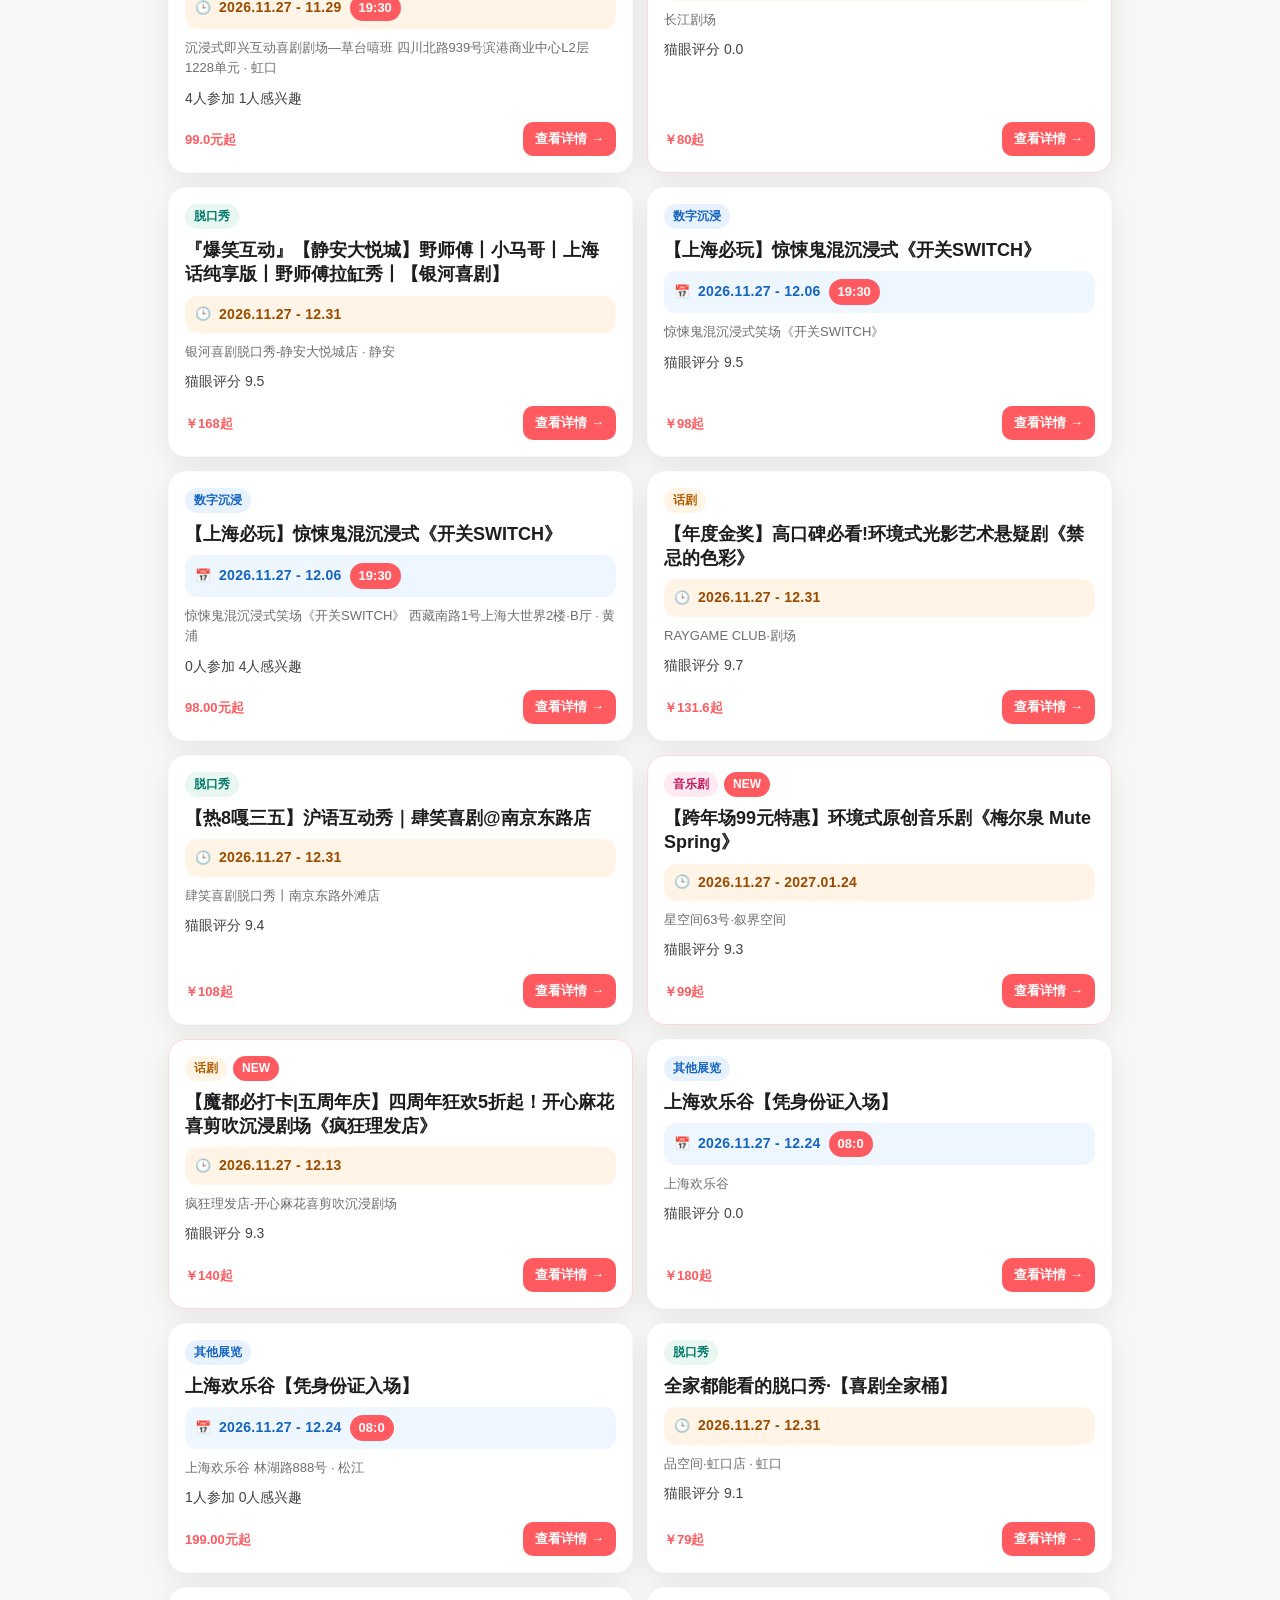
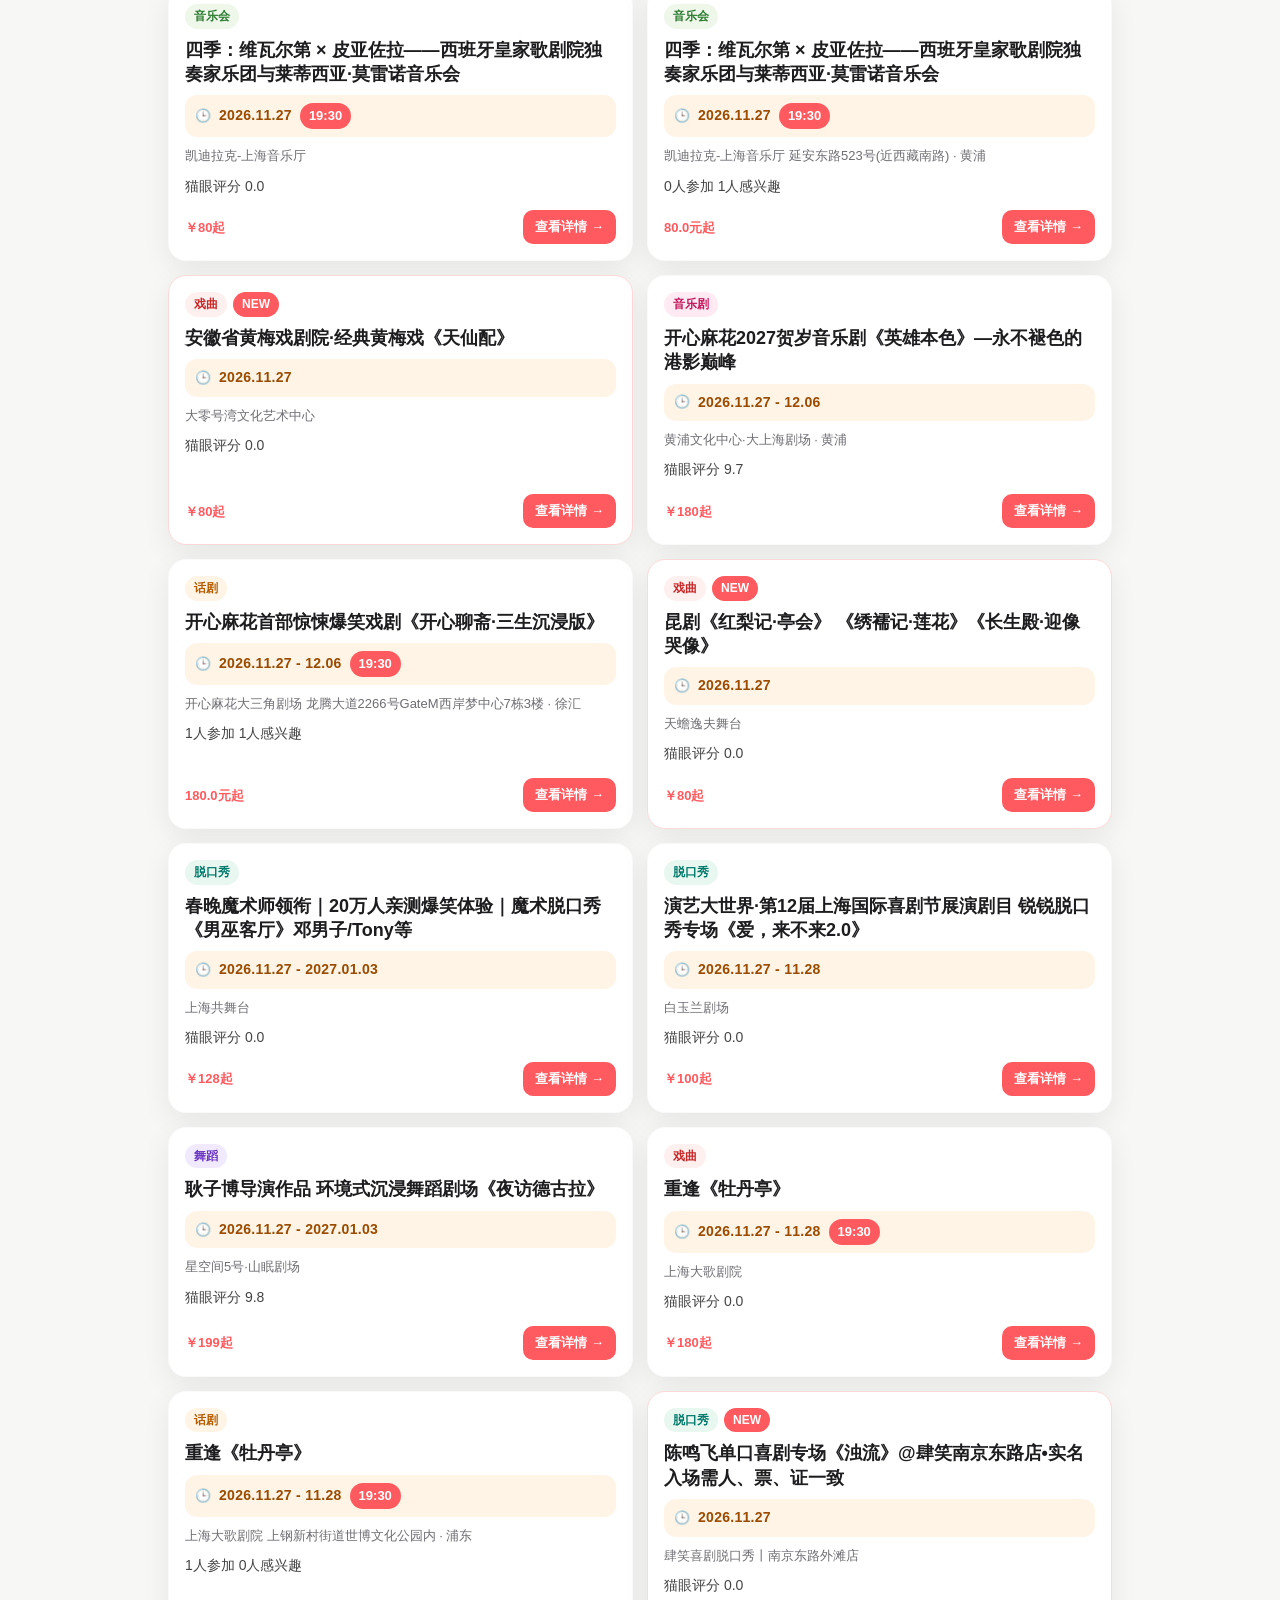
